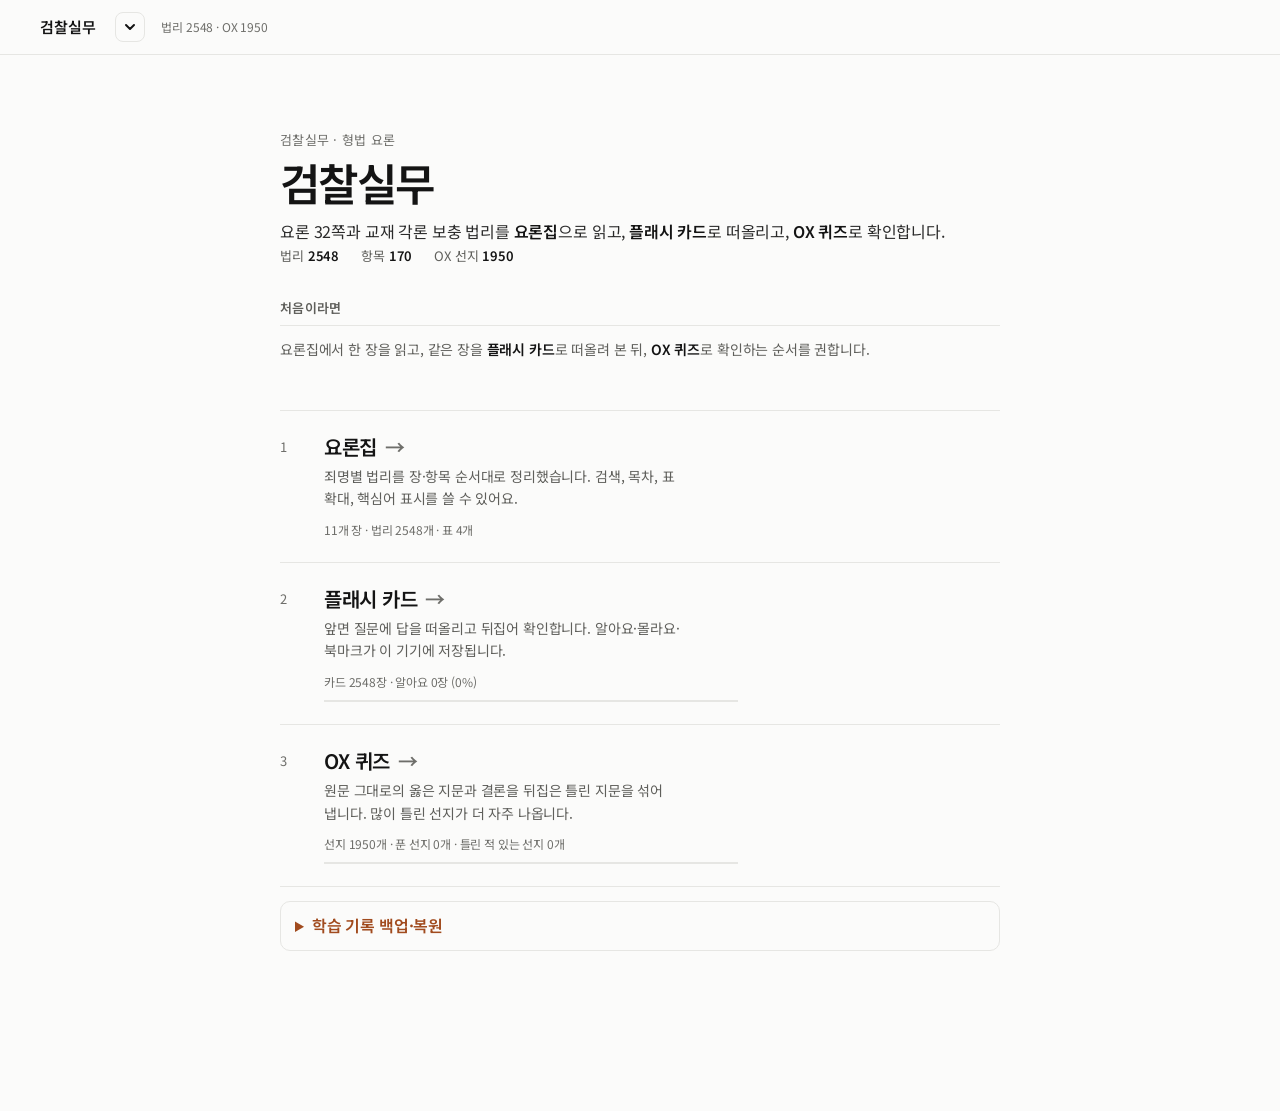
==== prosecution/index.html @ 1a972126 "제목 '형사실무 판례'를 '형사재판실무'로 변경 - 머리글 제목, 전환 메뉴, 브라우저 탭 제목, OX 화면 작은 제목 - 처음 화면 큰 제목 '판례 암기장' → '형사재판실무' " ====
<!DOCTYPE html>
<html lang="ko">
<head>
<meta charset="utf-8">
<meta name="viewport" content="width=device-width, initial-scale=1">
<title>검찰실무</title>
<meta name="theme-color" content="#FBFBFA">
<link rel="preconnect" href="https://fonts.googleapis.com">
<link rel="preconnect" href="https://fonts.gstatic.com" crossorigin>
<link href="https://fonts.googleapis.com/css2?family=Noto+Sans+KR:wght@400;500;600&display=swap" rel="stylesheet">
<style>
/* Layout: sticky left TOC (chapters → 소제목) + reading column of case entries; TOC collapses to a drawer on phones. */
:root{
  --bg:#f6f7f9; --paper:#ffffff; --ink:#1b2230; --muted:#5f6878; --line:#dde1e8;
  --accent:#23477a; --accent-soft:#e7edf6; --mark:#fff1b8; --note:#fbf6e9; --note-line:#d9c48a;
  --display:"Gowun Batang","Nanum Myeongjo",serif;
  --body:"Noto Sans KR","Apple SD Gothic Neo","Malgun Gothic",sans-serif;
  color-scheme:light;
}
@media (prefers-color-scheme:dark){:root:not([data-theme="light"]){
  --bg:#12161d; --paper:#1a1f28; --ink:#e4e8ef; --muted:#9aa3b2; --line:#2c3340;
  --accent:#8fb1e3; --accent-soft:#223149; --mark:#5a4a12; --note:#262217; --note-line:#6b5a2c; color-scheme:dark;}}
:root[data-theme="dark"]{
  --bg:#12161d; --paper:#1a1f28; --ink:#e4e8ef; --muted:#9aa3b2; --line:#2c3340;
  --accent:#8fb1e3; --accent-soft:#223149; --mark:#5a4a12; --note:#262217; --note-line:#6b5a2c; color-scheme:dark;}
*{box-sizing:border-box}
html,body{margin:0}
body{background:var(--bg);color:var(--ink);font-family:var(--body);font-size:15.5px;line-height:1.75;word-break:keep-all;overflow-wrap:anywhere}
a{color:var(--accent)}
:focus-visible{outline:2px solid var(--accent);outline-offset:2px}
header.top{position:sticky;top:0;z-index:20;background:var(--paper);border-bottom:1px solid var(--line)}
.topin{max-width:1240px;margin:0 auto;padding:10px 16px;display:flex;gap:12px;align-items:center;flex-wrap:wrap}
.brand{font-family:var(--display);font-weight:700;font-size:20px;margin:0;white-space:nowrap}
.stats{color:var(--muted);font-size:13px;font-variant-numeric:tabular-nums}
.search{flex:1 1 260px;display:flex;gap:6px;align-items:center}
.search input{flex:1;min-width:0;font:inherit;font-size:15px;padding:7px 12px;border:1px solid var(--line);border-radius:8px;background:var(--bg);color:var(--ink)}
.search .hits{font-size:13px;color:var(--muted);white-space:nowrap;font-variant-numeric:tabular-nums}
button{font:inherit;cursor:pointer}
.tocbtn{display:none;border:1px solid var(--line);background:var(--bg);color:var(--ink);border-radius:8px;padding:6px 12px;font-size:14px}
.wrap{max-width:1240px;margin:0 auto;display:grid;grid-template-columns:300px minmax(0,1fr);gap:28px;padding:0 16px}
nav.toc{position:sticky;top:62px;align-self:start;max-height:calc(100vh - 70px);overflow:auto;padding:18px 4px 40px 0;font-size:14px}
.toc details{margin-bottom:6px}
.toc summary{font-weight:700;cursor:pointer;padding:4px 6px;border-radius:6px;list-style-position:outside}
.toc summary:hover{background:var(--accent-soft)}
.toc ol{list-style:none;margin:2px 0 8px;padding:0 0 0 14px;border-left:1px solid var(--line)}
.toc li a{display:flex;justify-content:space-between;gap:8px;padding:2px 8px;text-decoration:none;color:var(--ink);border-radius:5px;line-height:1.5}
.toc li a:hover{background:var(--accent-soft)}
.toc li a .c{color:var(--muted);font-size:12px;font-variant-numeric:tabular-nums}
.toc li.dim a{opacity:.35}
main{padding:18px 0 80px;min-width:0}
.chapter{margin:10px 0 36px}
.chapter>h2{font-family:var(--display);font-size:26px;line-height:1.3;margin:24px 0 6px;text-wrap:balance;scroll-margin-top:70px}
.chapter>.sub{color:var(--muted);font-size:13px;margin:0 0 14px}
section.sec{background:var(--paper);border:1px solid var(--line);border-radius:10px;padding:16px 20px 8px;margin:0 0 16px;scroll-margin-top:70px}
section.sec>h3{font-family:var(--display);font-size:19px;margin:0 0 10px;display:flex;gap:10px;align-items:baseline;flex-wrap:wrap;text-wrap:balance}
.pg{font-family:var(--body);font-size:12px;font-weight:500;color:var(--accent);background:var(--accent-soft);padding:1px 8px;border-radius:99px;white-space:nowrap}
.case{padding:12px 0 14px;border-top:1px solid var(--line);scroll-margin-top:70px}
section.sec>h3+.case{border-top:none;padding-top:2px}
.case:target{background:var(--accent-soft);margin:0 -20px;padding-left:20px;padding-right:20px}
.chead{display:flex;gap:8px;align-items:center;flex-wrap:wrap;margin-bottom:4px}
.cno{font-weight:700;font-variant-numeric:tabular-nums;color:var(--ink);text-decoration:none;font-size:15px}
.cno::before{content:"대법원 ";font-weight:400;color:var(--muted);font-size:12px}
.also{font-size:12px;color:var(--muted)}
.also a{margin-left:4px}
.ctext{max-width:72ch}
.ctext ol{margin:0;padding:0;list-style:none}
.ctext li{display:grid;grid-template-columns:1.6em 1fr;gap:2px;margin:3px 0}
.ctext li .n{color:var(--accent);font-weight:700}
.note{max-width:72ch;margin:8px 0 0;background:var(--note);border-left:3px solid var(--note-line);padding:6px 12px;font-size:14px;border-radius:0 6px 6px 0}
.note b{font-size:12px;color:var(--muted);margin-right:6px}
.refs{font-size:14px;color:var(--muted);border-top:1px dashed var(--line);padding:10px 0 12px}
.refs a,.refs span.r{margin-right:8px;font-variant-numeric:tabular-nums}
mark{background:var(--mark);color:inherit;border-radius:2px}
.empty{padding:40px 0;color:var(--muted);text-align:center;display:none}
.hide{display:none!important}
body:not(.searching) .chapter.off{display:none}
.lbox{font-size:12px;font-weight:500;text-decoration:none;border:1px solid var(--line);border-radius:6px;padding:0 8px;line-height:1.7;color:var(--accent);background:var(--paper)}
.lbox:hover{background:var(--accent-soft)}
.pager{display:flex;justify-content:space-between;gap:12px;flex-wrap:wrap;margin:24px 0 0}
.pager a{flex:1 1 220px;display:block;text-decoration:none;border:1px solid var(--line);background:var(--paper);border-radius:10px;padding:10px 14px;color:var(--ink)}
.pager a:hover{border-color:var(--accent)}
.pager a small{display:block;color:var(--muted);font-size:12px}
.pager a.next{text-align:right}
body.searching .pager{display:none}
.toc summary.cur{background:var(--accent-soft);color:var(--accent)}
.crumb{color:var(--muted);font-size:13px;margin:6px 0 0}
.crumb a{color:var(--muted)}
/* home */
#wiki.off,body.searching #wiki{display:none}
/* landing + placeholder pages (outside the wiki: no TOC, no search) */
.page.off{display:none}
body.outside .wrap{grid-template-columns:minmax(0,1fr)}
body.outside nav.toc,body.outside .search,body.outside .tocbtn{display:none!important}
.land{max-width:920px;margin:0 auto;padding:28px 0 60px}
.land h2{font-family:var(--display);font-size:34px;margin:0 0 6px;text-wrap:balance}
.land>p{color:var(--muted);margin:0 0 26px}
.menu{display:grid;grid-template-columns:repeat(auto-fit,minmax(240px,1fr));gap:14px}
.mcard{position:relative;display:flex;flex-direction:column;gap:8px;min-height:190px;padding:20px 20px 18px;border:1px solid var(--line);border-radius:14px;background:var(--paper);color:var(--ink);text-decoration:none}
.mcard:hover{border-color:var(--accent);box-shadow:0 4px 14px rgba(35,71,122,.10)}
.mcard .num{font-family:var(--display);font-size:15px;color:var(--accent)}
.mcard .t{font-family:var(--display);font-weight:700;font-size:24px;line-height:1.25}
.mcard .d{font-size:14px;color:var(--muted);line-height:1.6}
.mcard .meta{margin-top:auto;font-size:13px;color:var(--accent);font-variant-numeric:tabular-nums}
.soon{align-self:flex-start;font-size:12px;font-weight:500;border-radius:99px;padding:1px 10px;background:var(--note);color:#8a6d1a;border:1px solid var(--note-line)}
.mcard.wait .t{color:var(--muted)}
.blank{max-width:920px;margin:0 auto;padding:20px 0 60px}
.blank h2{font-family:var(--display);font-size:30px;margin:6px 0 10px}
.emptybox{border:1.5px dashed var(--line);border-radius:14px;padding:46px 20px;text-align:center;color:var(--muted);background:var(--paper)}
.emptybox a{display:inline-block;margin-top:12px}
.hero{padding:22px 0 8px}
.hero h2{font-family:var(--display);font-size:30px;margin:0 0 4px;text-wrap:balance}
.hero p{margin:0;color:var(--muted)}
.grid{display:grid;grid-template-columns:repeat(auto-fill,minmax(260px,1fr));gap:12px;margin:18px 0 28px}
.card{display:flex;flex-direction:column;gap:6px;text-decoration:none;color:var(--ink);background:var(--paper);border:1px solid var(--line);border-radius:10px;padding:14px 16px}
.card:hover{border-color:var(--accent)}
.card .t{font-family:var(--display);font-weight:700;font-size:18px;line-height:1.35}
.card .m{font-size:13px;color:var(--accent);font-variant-numeric:tabular-nums}
.card .s{font-size:13px;color:var(--muted);line-height:1.55}
h3.hh{font-family:var(--display);font-size:20px;margin:8px 0 10px}
.mylist{background:var(--paper);border:1px solid var(--line);border-radius:10px;padding:4px 16px}
.mylist a{display:block;padding:10px 0;border-top:1px solid var(--line);text-decoration:none;color:var(--ink)}
.mylist a:first-child{border-top:none}
.mylist b{font-variant-numeric:tabular-nums;margin-right:8px}
.mylist span{color:var(--muted);font-size:14px}
.muted{color:var(--muted);font-size:14px;padding:10px 0}
.toc .homelink{display:block;font-weight:700;padding:4px 6px;margin-bottom:6px;border-radius:6px;text-decoration:none;color:var(--ink)}
.toc .homelink.cur,.toc .homelink:hover{background:var(--accent-soft);color:var(--accent)}
a.brand{color:var(--ink);text-decoration:none}
/* memos */
.mbtn{display:none;font-size:12px;border:1px solid var(--line);border-radius:6px;padding:0 8px;line-height:1.7;background:var(--paper);color:var(--muted)}
body.memo-on .mbtn{display:inline-block}
.mbtn.has{color:#8a6d1a;border-color:var(--note-line);background:var(--note)}
.mymemo{max-width:72ch;margin:8px 0 0;background:var(--accent-soft);border-left:3px solid var(--accent);padding:6px 12px;font-size:14px;border-radius:0 6px 6px 0;white-space:pre-wrap;cursor:pointer}
.mymemo b{font-size:12px;color:var(--accent);margin-right:6px}
.medit{max-width:72ch;margin:8px 0 0;display:flex;flex-direction:column;gap:6px}
.medit textarea{font:inherit;font-size:14px;min-height:90px;padding:8px 10px;border:1px solid var(--accent);border-radius:8px;background:var(--paper);color:var(--ink);resize:vertical}
.mrow{display:flex;gap:6px;align-items:center;flex-wrap:wrap}
.mrow button{font-size:13px;border-radius:6px;padding:3px 12px;border:1px solid var(--line);background:var(--paper);color:var(--ink)}
.mrow .save{background:var(--accent);border-color:var(--accent);color:var(--paper)}
.mrow .del{margin-left:auto;color:#b23a3a}
.mrow .st{font-size:12px;color:var(--muted)}
.memostate{font-size:12px;color:var(--muted)}
/* stars */
#stars.off,body.searching #stars{display:none}
.stars{color:#c8901a;letter-spacing:1px}
.stars.big{font-size:20px}
.sbtns{display:none;gap:0}
body.memo-on .sbtns{display:inline-flex}
.star{border:none;background:none;padding:0 1px;font-size:17px;line-height:1;color:var(--line);cursor:pointer}
.star.lit{color:#d99a1e}
.sbtns:hover .star{color:#e8c26a}
.sbtns .star:hover~.star{color:var(--line)}
.sstat{font-size:12px;color:#b23a3a}
.chips{display:flex;gap:6px;flex-wrap:wrap;margin:14px 0 16px}
.chips button{border:1px solid var(--line);background:var(--paper);color:var(--ink);border-radius:99px;padding:3px 12px;font-size:14px}
.chips button.on{background:var(--accent);border-color:var(--accent);color:var(--paper)}
.chips i{font-style:normal;font-size:12px;opacity:.75;margin-left:2px;font-variant-numeric:tabular-nums}
.srow{display:grid;gap:6px;padding:18px 0;border-top:1px solid var(--line);color:var(--ink)}
.srow .shead{display:grid;gap:2px;text-decoration:none;color:inherit;justify-self:start}
.srow .sfull{font-size:15px;line-height:1.8;color:var(--ink-2,var(--ink))}
.srow .sfull ol{margin:0;padding:0;list-style:none}.srow .sfull li{display:grid;grid-template-columns:1.6em 1fr;gap:2px;margin:3px 0}
.srow .note{margin:4px 0 0}
.sgroup h3+.srow{border-top:none}
.srow b{font-variant-numeric:tabular-nums}
.srow .where{font-size:12px;color:var(--accent)}
.srow .snip{font-size:14px;color:var(--muted);line-height:1.6}
.srow .smemo{font-size:13px;color:var(--ink);background:var(--accent-soft);border-radius:4px;padding:6px 10px;margin:0;white-space:pre-wrap}
.srow .smemo b{margin-right:6px}
.srow .shead:hover b{color:var(--accent)}
.starcard{border-color:var(--note-line)}
/* highlighter */
mark.uhl{color:inherit;border-radius:2px;padding:0 1px;cursor:pointer;-webkit-box-decoration-break:clone;box-decoration-break:clone}
.uhl-y{background:#fde68a}.uhl-g{background:#bbf7d0}.uhl-p{background:#fbcfe8}.uhl-b{background:#bfdbfe}.uhl-o{background:#fed7aa}.uhl-v{background:#ddd6fe}
@media (prefers-color-scheme:dark){:root:not([data-theme="light"]) .uhl-y{background:#7a5f0c}:root:not([data-theme="light"]) .uhl-g{background:#1f5f3a}:root:not([data-theme="light"]) .uhl-p{background:#7a2c58}:root:not([data-theme="light"]) .uhl-b{background:#244a7c}:root:not([data-theme="light"]) .uhl-o{background:#7a4518}:root:not([data-theme="light"]) .uhl-v{background:#4b3a7a}}
:root[data-theme="dark"] .uhl-y{background:#7a5f0c}:root[data-theme="dark"] .uhl-g{background:#1f5f3a}:root[data-theme="dark"] .uhl-p{background:#7a2c58}:root[data-theme="dark"] .uhl-b{background:#244a7c}:root[data-theme="dark"] .uhl-o{background:#7a4518}:root[data-theme="dark"] .uhl-v{background:#4b3a7a}
#hlbar{position:absolute;z-index:40;display:flex;gap:6px;align-items:center;background:var(--paper);border:1px solid var(--line);border-radius:10px;padding:6px 8px;box-shadow:0 6px 18px rgba(0,0,0,.18)}
#hlbar.hide{display:none}
#hlbar .sw{width:26px;height:26px;border-radius:50%;border:2px solid var(--paper);outline:1px solid var(--line);padding:0}
#hlbar .sw:hover{outline:2px solid var(--accent)}
#hlbar .sw{font:600 11px var(--body);color:var(--ink);line-height:1}
#hlbar .er{font-size:13px;border:1px solid var(--line);background:var(--bg);color:var(--ink);border-radius:6px;padding:2px 10px}
#hlbar .hlst{font-size:12px;color:#b23a3a;max-width:180px}
@media (pointer:coarse){#hlbar{gap:8px;padding:8px 10px}#hlbar .sw{width:36px;height:36px}#hlbar .er{min-height:36px}}
.hltip{display:none;font-size:12px;color:var(--muted)}
body.memo-on .hltip{display:inline}
@media (max-width:860px){
  .wrap{grid-template-columns:1fr;gap:0}
  .tocbtn{display:inline-block}
  nav.toc{display:none;position:fixed;inset:0;top:0;max-height:none;z-index:30;background:var(--paper);padding:16px;overflow:auto}
  body.tocopen nav.toc{display:block}
  .tocclose{display:block!important}
  section.sec{padding:14px 14px 6px}
  .case:target{margin:0 -14px;padding-left:14px;padding-right:14px}
}
.tocclose{display:none;margin:0 0 10px auto;border:1px solid var(--line);background:var(--bg);color:var(--ink);border-radius:8px;padding:6px 12px}
@media (prefers-reduced-motion:no-preference){html{scroll-behavior:smooth}}
/* ===== Flash card · OX (ported from 형사증거법 Flash card / 특별형법 OX) ===== */
:root{--ok:#2f7d4f;--no:#b2392f;--o:#1F5FBF;--o-soft:#E3ECFA;--x:#C23A2E;--x-soft:#FBE6E3;--hlb:#FFF0B8;--hlb-ink:#5A4300;--gold:#b7791f}
@media (prefers-color-scheme:dark){:root:not([data-theme="light"]){--ok:#6cc68f;--no:#ef8379;--o:#7EA9F2;--o-soft:#1D2A40;--x:#F0857A;--x-soft:#3A2220;--hlb:#4A3D10;--hlb-ink:#FFE9A3;--gold:#e5a85a}}
:root[data-theme="dark"]{--ok:#6cc68f;--no:#ef8379;--o:#7EA9F2;--o-soft:#1D2A40;--x:#F0857A;--x-soft:#3A2220;--hlb:#4A3D10;--hlb-ink:#FFE9A3;--gold:#e5a85a}
#cards [hidden],#ox [hidden]{display:none!important}
.fc-wrap,.ox-wrap{max-width:720px;margin:0 auto;padding:12px 0 60px;display:flex;flex-direction:column;gap:14px}
.ox-wrap{max-width:640px}
.fc-view,.ox-view{display:flex;flex-direction:column;gap:14px}
.fc-head{display:flex;align-items:baseline;justify-content:space-between;gap:12px;flex-wrap:wrap}
.fc-head h2,.ox-view h2.ttl{font-family:var(--display);font-size:26px;margin:0;text-wrap:balance}
.fc-sub{color:var(--muted);font-size:13px}
.fc-lead{margin:0;color:var(--muted)}
.fc-row{display:flex;gap:6px;flex-wrap:wrap;align-items:center}
.fc-chip{border:1px solid var(--line);background:var(--paper);color:var(--ink);font:inherit;font-size:13px;padding:5px 11px;border-radius:999px;cursor:pointer}
.fc-chip[aria-pressed="true"]{background:var(--ink);color:var(--paper);border-color:var(--ink)}
.fc-tiles{display:grid;grid-template-columns:repeat(auto-fill,minmax(210px,1fr));gap:10px}
.fc-tile{display:grid;grid-template-columns:auto 1fr;gap:4px 14px;align-items:center;text-align:left;font:inherit;color:var(--ink);background:var(--paper);border:1px solid var(--line);border-radius:12px;padding:12px 14px;cursor:pointer}
.fc-tile .num{grid-row:span 2;font-family:var(--display);font-weight:700;font-size:1.35rem;line-height:1;color:var(--muted);min-width:2.2em;text-align:center}
.fc-tile .nm{font-weight:600;font-size:.95rem;line-height:1.35}
.fc-tile .ct{font-size:.78rem;color:var(--muted);font-variant-numeric:tabular-nums}
.fc-tile .mini{grid-column:1/-1;height:3px;background:var(--line);border-radius:2px;overflow:hidden;margin-top:6px}
.fc-tile .mini i{display:block;height:100%;background:var(--ok)}
.fc-tile[aria-pressed="true"]{border-color:var(--ink);box-shadow:inset 0 0 0 1px var(--ink)}
.fc-tile[aria-pressed="true"] .num{color:var(--ink)}
.fc-bmtile{font:inherit;display:flex;justify-content:space-between;align-items:center;gap:10px;width:100%;text-align:left;background:var(--paper);color:var(--ink);border:1px dashed var(--line);border-radius:12px;padding:12px 14px;cursor:pointer}
.fc-bmtile b{color:var(--gold);font-weight:600}
.fc-bmtile span{font-size:.8rem;color:var(--muted)}
.fc-bmtile:disabled{cursor:default;opacity:.6}
.fc-homebar{display:flex;justify-content:space-between;align-items:center;gap:10px;flex-wrap:wrap;position:sticky;bottom:0;padding:10px 0 calc(10px + env(safe-area-inset-bottom,0px));background:var(--bg);border-top:1px solid var(--line)}
.fc-btn{font:inherit;font-size:.9rem;border:1px solid var(--line);background:var(--paper);color:var(--ink);padding:11px 14px;border-radius:10px;cursor:pointer;font-weight:500}
.fc-btn.primary{background:var(--ink);color:var(--paper);border-color:var(--ink);padding:11px 22px}
.fc-btn.primary:disabled{opacity:.4;cursor:default}
.fc-btn.no{color:var(--no);border-color:color-mix(in srgb,var(--no) 45%,var(--line))}
.fc-btn.ok{color:var(--ok);border-color:color-mix(in srgb,var(--ok) 45%,var(--line))}
.fc-btn:active{transform:translateY(1px)}
.fc-back{font:inherit;font-size:.9rem;font-weight:500;background:none;border:none;color:var(--ink);padding:4px 0;cursor:pointer}
.fc-tools{display:flex;justify-content:space-between;align-items:center;gap:8px;flex-wrap:wrap}
.fc-prog{font-variant-numeric:tabular-nums;color:var(--muted);font-size:.85rem}
.fc-bar{height:3px;background:var(--line);border-radius:2px;overflow:hidden}
.fc-bar i{display:block;height:100%;background:var(--ink);width:0;transition:width .25s}
.fc-fsz{display:inline-flex;align-items:center;gap:4px;border:1px solid var(--line);background:var(--paper);border-radius:999px;padding:2px}
.fc-fsz button{font:inherit;font-size:.8rem;font-weight:600;border:none;background:none;color:var(--ink);padding:3px 9px;border-radius:999px;cursor:pointer}
.fc-fsz button:disabled{opacity:.35;cursor:default}
.fc-fsz span{font-size:.8rem;font-variant-numeric:tabular-nums;min-width:2.6em;text-align:center;color:var(--muted)}
.fc-stage{perspective:1400px;overflow-x:clip;padding:4px 0 10px;margin:-4px 0 -10px}
.fc-slide,.fc-empty{max-width:520px;margin-inline:auto;width:100%}
.fc-card{position:relative;height:clamp(360px,60vh,580px);cursor:pointer;transform-style:preserve-3d;transition:transform .28s cubic-bezier(.3,.7,.3,1)}
.fc-card.flip{transform:rotateY(180deg)}
.fc-face{position:absolute;inset:0;backface-visibility:hidden;-webkit-backface-visibility:hidden;background:var(--paper);border:1px solid var(--line);border-radius:14px;box-shadow:0 1px 2px rgba(20,30,50,.06),0 8px 24px rgba(20,30,50,.08);display:flex;flex-direction:column;overflow:hidden}
.fc-face.back{transform:rotateY(180deg)}
.fc-meta{display:flex;justify-content:space-between;align-items:center;padding:10px 14px;border-bottom:1px solid var(--line);font-size:.76rem;color:var(--muted);gap:8px}
.fc-meta .ch{font-weight:600;color:var(--accent);overflow:hidden;text-overflow:ellipsis;white-space:nowrap}
.fc-mr{display:flex;align-items:center;gap:8px;flex:none}
.fc-state{font-size:.75rem;font-weight:600}
.fc-state.k{color:var(--ok)}.fc-state.u{color:var(--no)}
.fc-bm{font:inherit;font-size:1.05rem;line-height:1;background:none;border:none;color:var(--muted);cursor:pointer;padding:2px 4px;border-radius:6px}
.fc-bm[aria-pressed="true"]{color:var(--gold)}
.fc-body{flex:1;overflow:auto;padding:22px 22px 24px;min-height:0;display:flex;flex-direction:column}
.fc-q{margin:auto 0;display:flex;flex-direction:column;gap:12px;text-align:center}
.fc-q .sec{font-family:var(--display);font-weight:700;font-size:calc(1.35rem * var(--fs,1));line-height:1.45;text-wrap:balance}
.fc-q .no{font-size:calc(.95rem * var(--fs,1));color:var(--accent);font-variant-numeric:tabular-nums;font-weight:600}
.fc-q .ask{font-size:.82rem;color:var(--muted)}
.fc-a{font-family:var(--display);font-size:calc(1.02rem * var(--fs,1));line-height:1.85;margin:auto 0;text-align:justify;text-justify:inter-character;word-break:keep-all;overflow-wrap:anywhere}
.fc-a b{background:var(--hlb);color:var(--hlb-ink);padding:0 2px;border-radius:3px;font-weight:600}
.fc-a mark.kw{background:none;color:var(--accent);font-weight:800;padding:0}
.fc-q .tag{font-size:.8rem;color:var(--muted);letter-spacing:.02em}
.fc-q .sec .suf{color:var(--muted);font-weight:500}
.fc-q .no{font-size:calc(.8rem * var(--fs,1));opacity:.75}
.fc-links{display:flex;gap:8px;justify-content:center;flex-wrap:wrap;padding:8px;border-top:1px dashed var(--line);font-size:.78rem}
.fc-links a{color:var(--accent);text-decoration:none;border:1px solid var(--line);border-radius:6px;padding:1px 8px}
.fc-hint{font-size:.75rem;color:var(--muted);text-align:center;padding:8px;border-top:1px dashed var(--line)}
.fc-ctrl{display:grid;grid-template-columns:auto 1fr 1fr auto;gap:8px;width:100%;max-width:520px;margin-inline:auto}
.fc-empty{text-align:center;color:var(--muted);padding:60px 10px}
.fc-foot{font-size:.75rem;color:var(--muted);text-align:center}
@media (hover:none){.fc-foot{display:none}}
.fc-slide.out-next{animation:fcOutL .11s ease-in forwards}
.fc-slide.out-prev{animation:fcOutR .11s ease-in forwards}
.fc-slide.in-next{animation:fcInR .17s cubic-bezier(.2,.8,.3,1)}
.fc-slide.in-prev{animation:fcInL .17s cubic-bezier(.2,.8,.3,1)}
@keyframes fcOutL{to{transform:translateX(-70%) rotate(-5deg);opacity:0}}
@keyframes fcOutR{to{transform:translateX(70%) rotate(5deg);opacity:0}}
@keyframes fcInR{from{transform:translateX(45%) rotate(3deg);opacity:0}}
@keyframes fcInL{from{transform:translateX(-45%) rotate(-3deg);opacity:0}}
@media (prefers-reduced-motion:reduce){.fc-card{transition:none}.fc-slide{animation:none!important}}

/* OX */
.ox-eyebrow{font-size:12px;letter-spacing:.08em;color:var(--accent);font-weight:600}
.ox-sub{color:var(--muted);font-size:14px;margin:0}
.ox-sub.small{font-size:12px;line-height:1.55;opacity:.85}
.ox-panel{background:var(--paper);border:1px solid var(--line);border-radius:14px;padding:16px;display:flex;flex-direction:column;gap:12px}
.ox-panel h3{font-family:var(--display);font-size:18px;margin:0}
.ox-modes{display:grid;grid-template-columns:repeat(4,1fr);gap:8px}
.ox-mode{border:1.5px solid var(--line);background:var(--paper);color:var(--ink);border-radius:12px;padding:12px 4px;font:inherit;font-weight:600;font-size:20px;cursor:pointer;display:flex;flex-direction:column;align-items:center;line-height:1.1}
.ox-mode small{font-weight:400;color:var(--muted);font-size:11px;margin-top:3px}
.ox-mode[aria-pressed="true"]{border-color:var(--accent);background:var(--accent-soft);color:var(--accent)}
.ox-row{display:flex;align-items:center;gap:8px;flex-wrap:wrap}
.ox-row.between{justify-content:space-between}
.ox-link{background:none;border:0;color:var(--accent);font:inherit;font-size:14px;font-weight:600;cursor:pointer;padding:4px 2px}
.ox-chap{border-top:1px solid var(--line);padding-top:10px;display:flex;flex-direction:column;gap:6px}
.ox-chap:first-child{border-top:0;padding-top:0}
.ox-chaphead{display:flex;align-items:center;justify-content:space-between;gap:8px}
.ox-chaphead label{font-family:var(--display);font-weight:700;font-size:16px;display:flex;align-items:center;gap:10px;cursor:pointer}
.ox-secs{display:flex;flex-wrap:wrap;gap:6px}
.ox-chip{position:relative;display:inline-flex;align-items:center;gap:6px;border:1px solid var(--line);border-radius:999px;padding:5px 11px;font-size:13px;cursor:pointer;background:var(--paper);color:var(--ink);user-select:none}
.ox-chip input{position:absolute;opacity:0;pointer-events:none}
.ox-chip .n{color:var(--muted);font-size:12px;font-variant-numeric:tabular-nums}
.ox-chip:has(input:checked){background:var(--accent-soft);border-color:var(--accent);color:var(--accent)}
.ox-chip:has(input:focus-visible){outline:2px solid var(--accent);outline-offset:2px}
input[type=checkbox].ox-big{width:20px;height:20px;accent-color:var(--accent)}
.ox-btn{border:0;border-radius:12px;padding:15px 18px;font:inherit;font-weight:700;font-size:17px;cursor:pointer;background:var(--accent);color:var(--paper)}
.ox-btn:disabled{opacity:.45;cursor:not-allowed}
.ox-btn.ghost{background:transparent;color:var(--accent);border:1.5px solid var(--accent)}
.ox-summary{font-size:14px;color:var(--muted);font-variant-numeric:tabular-nums}
.ox-fold{display:flex;align-items:center;gap:8px;background:none;border:0;padding:4px 0;color:var(--ink);font:inherit;cursor:pointer}
.ox-fold svg{width:18px;height:18px;color:var(--accent);transition:transform .2s}
.ox-fold[aria-expanded="false"] svg{transform:rotate(-90deg)}
.ox-wruns{display:grid;grid-template-columns:repeat(3,1fr);gap:8px}
.ox-wrun{border:1.5px solid var(--x);background:var(--paper);color:var(--x);border-radius:12px;padding:12px 4px;font:inherit;font-weight:700;font-size:15px;cursor:pointer;display:flex;flex-direction:column;align-items:center;line-height:1.2}
.ox-wrun small{font-weight:400;color:var(--muted);font-size:11px;margin-top:3px;font-variant-numeric:tabular-nums}
.ox-wrun:disabled{opacity:.4;cursor:not-allowed;border-color:var(--line);color:var(--muted)}
.ox-top{display:flex;align-items:center;justify-content:space-between;gap:12px;font-size:14px;color:var(--muted);font-variant-numeric:tabular-nums}
.ox-bar{height:6px;background:var(--line);border-radius:3px;overflow:hidden}
.ox-bar i{display:block;height:100%;background:var(--accent);width:0;transition:width .25s}
.ox-card{background:var(--paper);border:1px solid var(--line);border-radius:14px;padding:20px 18px;display:flex;flex-direction:column;gap:14px;min-height:200px}
.ox-tag{font-size:12px;color:var(--accent);font-weight:600;letter-spacing:.02em}
.ox-stmt{font-family:var(--display);font-size:18px;line-height:1.75;margin:0;word-break:keep-all;overflow-wrap:anywhere}
.ox-oxrow{display:grid;grid-template-columns:1fr 1fr;gap:12px}
.ox-ox{border:2px solid var(--line);background:var(--paper);border-radius:16px;font-family:var(--display);font-size:44px;font-weight:700;line-height:1;padding:18px 0;cursor:pointer}
.ox-ox.o{color:var(--o)}.ox-ox.x{color:var(--x)}
.ox-ox.o:active{background:var(--o-soft)}.ox-ox.x:active{background:var(--x-soft)}
.ox-ox.right{border-color:currentColor}.ox-ox.o.right{background:var(--o-soft)}.ox-ox.x.right{background:var(--x-soft)}
.ox-ox.dim{opacity:.35}
.ox-verdict{border-radius:14px;padding:16px;display:flex;flex-direction:column;gap:8px;border:1px solid var(--line);background:var(--paper)}
.ox-verdict.good{border-color:var(--o)}.ox-verdict.bad{border-color:var(--x)}
.ox-vtop{display:flex;justify-content:space-between;align-items:baseline;gap:10px}
.ox-head{font-weight:700;font-size:16px}
.ox-verdict.good .ox-head{color:var(--o)}.ox-verdict.bad .ox-head{color:var(--x)}
.ox-rate{font-size:13px;font-weight:600;color:var(--muted);white-space:nowrap;font-variant-numeric:tabular-nums;text-align:right}
.ox-rate.hi{color:var(--x)}
.ox-exp{font-size:15px;line-height:1.7;word-break:keep-all;overflow-wrap:anywhere}
.ox-exp b{background:var(--hlb);color:var(--hlb-ink);padding:0 2px;border-radius:3px}
.ox-meta{font-size:12px;color:var(--muted)}
.ox-cases{display:flex;flex-wrap:wrap;gap:6px}
.ox-case{display:inline-flex;align-items:center;gap:4px;font-size:13px;font-weight:600;color:var(--accent);background:var(--accent-soft);border-radius:999px;padding:4px 11px;text-decoration:none}
.ox-dock{position:fixed;left:0;right:0;bottom:0;background:var(--bg);border-top:1px solid var(--line);padding:12px 16px calc(12px + env(safe-area-inset-bottom,0px));z-index:15}
.ox-dockin{max-width:640px;margin:0 auto}
.ox-dock .ox-btn{width:100%;padding:22px 18px;font-size:19px}
#ox-quiz{padding-bottom:140px}
.ox-hint{font-size:12px;color:var(--muted);text-align:center}
@media (hover:none){.ox-hint{display:none}}
kbd{font-family:var(--body);font-size:11px;border:1px solid var(--line);border-radius:4px;padding:0 4px;color:var(--muted)}
.ox-score{display:flex;align-items:baseline;gap:10px}
.ox-score strong{font-family:var(--display);font-size:52px;line-height:1;font-variant-numeric:tabular-nums}
.ox-tbl{width:100%;border-collapse:collapse;font-size:14px;font-variant-numeric:tabular-nums}
.ox-tbl td{padding:7px 0;border-bottom:1px solid var(--line);vertical-align:top}
.ox-tbl td:last-child{text-align:right;white-space:nowrap;padding-left:10px}
.ox-miss{display:flex;flex-direction:column;gap:12px}
.ox-miss article{border-left:3px solid var(--x);padding:2px 0 2px 12px;display:flex;flex-direction:column;gap:4px}
.ox-miss .q{font-size:14px;color:var(--muted)}
.ox-wbadge{white-space:nowrap;font-size:12px;font-weight:700;color:var(--x);font-variant-numeric:tabular-nums}
.ox-actions{display:flex;gap:10px}
.ox-actions .ox-btn{flex:1}
.ox-tabs{display:inline-flex;gap:2px;padding:3px;background:var(--line);border-radius:12px;align-self:flex-start}
.ox-tab{border:0;background:transparent;color:var(--muted);font:inherit;font-size:14px;font-weight:600;padding:7px 12px;border-radius:9px;cursor:pointer;white-space:nowrap}
.ox-tab[aria-selected="true"]{background:var(--paper);color:var(--ink);box-shadow:0 1px 2px rgba(0,0,0,.12)}
@media (prefers-reduced-motion:reduce){.ox-bar i,.fc-bar i{transition:none}.ox-fold svg{transition:none}}
@media (max-width:420px){.ox-mode{font-size:17px}.fc-q .sec{font-size:calc(1.2rem * var(--fs,1))}}

.ox-orig{font-size:13px;color:var(--muted);border-top:1px dashed var(--line);padding-top:6px}
.ox-orig summary{cursor:pointer;color:var(--accent);font-weight:600;font-size:12.5px}
.ox-orig div{margin-top:6px;line-height:1.7;word-break:keep-all;overflow-wrap:anywhere}
.ox-orig b{background:none;color:inherit;font-weight:600}
.ox-exp .ox-orig{margin-top:10px}
/* minimal — 서체 하나·굵기 둘, 무채색 + 강조색 하나, 왼쪽 정렬, 선은 구분에만, 장식 없음 */
html:root:not(#_){
  --bg:#FBFBFA; --paper:#FBFBFA; --paper-2:#F2F2F0;
  --ink:#141414; --ink-2:#2B2B2B; --muted:#5F5F5B; --faint:#6E6E6A; --line:#E6E6E3;
  --accent:#A14B1E; --accent-soft:rgba(161,75,30,.08); --focus:#141414;
  --mark:#F6E7B4; --note:#F4F4F2; --note-line:#D8D8D4; --hlb:transparent; --hlb-ink:var(--accent);
  --ok:#141414; --no:#A14B1E; --o:#141414; --o-soft:#F2F2F0; --x:#A14B1E; --x-soft:rgba(161,75,30,.08); --gold:#141414;
  --display:"Pretendard Variable","Pretendard","Noto Sans KR",-apple-system,"Apple SD Gothic Neo",system-ui,sans-serif;
  --body:var(--display);
  color-scheme:light;
}
@media (prefers-color-scheme:dark){html:root:not([data-theme="light"]):not(#_){
  --bg:#111110; --paper:#111110; --paper-2:#1C1C1A; --ink:#EDEDEA; --ink-2:#D6D6D2; --muted:#A3A39E; --faint:#8A8A85; --line:#262624;
  --accent:#E08A5B; --accent-soft:rgba(224,138,91,.1); --focus:#EDEDEA; --mark:#4A3F17; --note:#181817; --note-line:#33332F;
  --ok:#EDEDEA; --no:#E08A5B; --o:#EDEDEA; --o-soft:#1C1C1A; --x:#E08A5B; --x-soft:rgba(224,138,91,.12); --gold:#EDEDEA; color-scheme:dark;}}

html,body{overflow-x:clip}
body{font-family:var(--body);font-size:16px;line-height:1.7;letter-spacing:-0.01em;color:var(--ink-2);background:var(--bg);-webkit-font-smoothing:antialiased;font-feature-settings:"tnum" 0}
button,a,[role="button"],input,label{touch-action:manipulation;-webkit-tap-highlight-color:transparent}
:focus-visible{outline:1.5px solid var(--focus);outline-offset:3px;border-radius:2px}
a{color:inherit;text-decoration-color:var(--line);text-underline-offset:3px}
.page,#wiki,#home,.chapter,section.sec{scroll-margin-top:72px}

/* 머리: 낮고 조용하게. 제목 하나, 나머지는 숨김/작게 */
header.top{background:var(--bg);border-bottom:1px solid var(--line);box-shadow:none}
.topin{padding:12px 20px;gap:16px}
.brand{font-family:var(--display);font-size:15px;font-weight:600;letter-spacing:-0.01em;color:var(--ink)}
.stats{font-size:12px;color:var(--faint);font-variant-numeric:tabular-nums}
@media (max-width:640px){.stats{display:none}}
.search input{height:34px;padding:0 0;border:0;border-bottom:1px solid var(--line);border-radius:0;background:transparent;font-size:14px;color:var(--ink)}
.search input:focus-visible{outline:none;border-bottom-color:var(--ink)}
.tocbtn{border:0!important;background:none!important;color:var(--muted)!important;font-size:13px!important;padding:6px 0!important}

/* 제목 위계: 크기 차이를 크게, 굵기는 600 하나 */
.land h2,.hero h2,.chapter>h2,.fc-head h2,.ox-view h2.ttl{font-family:var(--display);font-weight:600;color:var(--ink);letter-spacing:-0.035em;line-height:1.15}
.land h2,.hero h2{font-size:clamp(30px,7vw,44px);margin:0 0 10px}
.chapter>h2{font-size:26px}
section.sec>h3{font-family:var(--display);font-weight:600;font-size:17px;letter-spacing:-0.02em;color:var(--ink)}
.land>p,.hero p,.chapter>.sub{color:var(--muted);font-size:15px}

/* 처음 화면: 카드 대신 색인 목록 */
.land{max-width:720px;padding:56px 0 80px}
.land>p{margin:0 0 48px}
.menu{display:block}
.mcard{display:grid!important;grid-template-columns:32px 1fr;column-gap:12px;row-gap:4px;min-height:0;padding:22px 0!important;border:0!important;border-top:1px solid var(--line)!important;border-radius:0!important;background:none!important;box-shadow:none!important}
.mcard:last-child{border-bottom:1px solid var(--line)!important}
.mcard .num{grid-row:1/4;font-family:var(--display);font-size:13px;line-height:28px;color:var(--faint);font-variant-numeric:tabular-nums}
.mcard .t{font-family:var(--display);font-size:20px;font-weight:600;letter-spacing:-0.025em;line-height:28px;color:var(--ink)}
.mcard .d{font-size:14px;color:var(--muted);line-height:1.6;max-width:46ch}
.mcard .meta{font-size:12px;color:var(--faint);margin-top:6px}
.mcard .t::after{content:"→";display:inline-block;margin-left:8px;color:var(--faint);transition:transform 200ms cubic-bezier(.23,1,.32,1)}
@media (hover:hover) and (pointer:fine){.mcard:hover{box-shadow:none!important;border-color:var(--line)!important}.mcard:hover .t::after{transform:translateX(4px);color:var(--ink)}}

/* 판례집 본문: 상자 없이 여백과 선 */
.wrap{max-width:1080px}
section.sec{background:none;border:0;border-top:1px solid var(--line);border-radius:0;padding:28px 0 12px;margin:0;box-shadow:none}
.chapter>h2+.sub+section.sec,.chapter section.sec:first-of-type{border-top:0}
.pg{background:none;color:var(--faint);font-size:12px;font-weight:400;padding:0}
.case{border-top:1px solid var(--line);padding:18px 0 20px}
.cno{font-size:14px;font-weight:600;letter-spacing:-0.005em;font-variant-numeric:tabular-nums}
.lbox{border:0!important;background:none!important;color:var(--faint)!important;font-size:12px!important;padding:0!important;text-decoration:none}
@media (hover:hover){.lbox:hover{color:var(--ink)!important}}
.ctext,.case p{color:var(--ink-2);font-size:16px;line-height:1.8}
.toc{font-size:13px}.toc summary{font-weight:600;color:var(--ink)}
.toc li a{color:var(--muted);border-radius:0}
.toc summary:hover,.toc li a:hover{background:none;color:var(--ink)}
.toc ol{border-left:1px solid var(--line)}

/* 컨트롤: 버튼처럼 생긴 상자 대신 글자. 켜짐은 잉크+밑줄 */
.fc-row{gap:18px;row-gap:8px}
.fc-chip{border:0!important;background:none!important;padding:6px 0!important;border-radius:0!important;font-size:13px!important;color:var(--muted)!important;min-height:32px}
.fc-chip[aria-pressed="true"]{color:var(--ink)!important;text-decoration:underline;text-decoration-thickness:1px;text-underline-offset:6px}
@media (hover:hover){.fc-chip:hover{color:var(--ink)!important}}
.fc-fsz{border:0!important;background:none!important;padding:0!important;gap:2px}
.fc-fsz button{font-size:13px;font-weight:400;color:var(--muted);padding:6px 4px}
.fc-fsz span{font-size:12px;color:var(--faint)}
.fc-back{font-size:13px;color:var(--muted);font-weight:400}
.fc-head h2{font-size:28px}
.fc-prog{font-size:12px;color:var(--faint);font-variant-numeric:tabular-nums}
.fc-bar{height:1px;background:var(--line);border-radius:0}
.fc-bar i,.ox-bar i{width:100%!important;transform-origin:left;transform:scaleX(var(--p,0));transition:transform 240ms cubic-bezier(.23,1,.32,1)!important;background:var(--ink)!important;border-radius:0}
.fc-btn{border:0!important;border-radius:0!important;background:none!important;color:var(--ink)!important;font-size:15px!important;font-weight:500;min-height:52px}
.fc-btn.primary{background:var(--ink)!important;color:var(--bg)!important;border-radius:2px!important;padding:0 28px!important}
.fc-btn.no,.fc-btn.ok{color:var(--ink)!important}
.fc-ctrl{border-top:1px solid var(--line);gap:0!important}
.fc-ctrl .fc-btn+.fc-btn{border-left:1px solid var(--line)!important}
.fc-btn:active,.fc-chip:active,.mcard:active{opacity:.6}
.fc-foot{font-size:12px;color:var(--faint);border:0}
@media (pointer:coarse){.fc-foot{display:none}}

/* 장 선택: 목록 */
.fc-tiles{display:block}
.fc-tile{width:100%;display:grid;grid-template-columns:40px 1fr auto;align-items:baseline;padding:16px 0!important;border:0!important;border-bottom:1px solid var(--line)!important;border-radius:0!important;background:none!important;box-shadow:none!important}
.fc-tile .num{grid-row:auto;font-family:var(--display);font-size:13px;font-weight:400;color:var(--faint);text-align:left;min-width:0}
.fc-tile .nm{font-size:16px;font-weight:500;color:var(--ink)}
.fc-tile .ct{font-size:12px;color:var(--faint)}
.fc-tile .mini{grid-column:2/-1;height:1px;margin-top:10px;background:var(--line);border-radius:0}
.fc-tile .mini i{background:var(--ink)}
.fc-tile[aria-pressed="true"] .nm,.fc-tile[aria-pressed="true"] .num{color:var(--accent)}
.fc-bmtile{border:0!important;border-bottom:1px solid var(--line)!important;border-radius:0!important;background:none!important;padding:16px 0!important}
.fc-homebar{border-top:1px solid var(--line);background:var(--bg)}

/* 암기 카드: 상자 없음, 왼쪽 정렬, 단서는 크게 */
.fc-face{background:var(--bg)!important;border:0!important;border-radius:0!important;box-shadow:none!important}
.fc-meta{border-bottom:0;padding:4px 0 0;font-size:12px;color:var(--faint)}
.fc-meta .ch{font-weight:400;color:var(--faint)}
.fc-body{padding:28px 0 24px}
.fc-q{text-align:left;align-items:flex-start;gap:16px;margin:auto 0}
.fc-q .tag{font-size:13px;color:var(--muted)}
.fc-q .sec{font-family:var(--display);font-size:calc(1.6rem * var(--fs,1));font-weight:600;line-height:1.3;letter-spacing:-0.035em;color:var(--ink);text-wrap:pretty}
.fc-q .sec .suf{color:var(--faint);font-weight:600}
.fc-q .no{font-size:12px;color:var(--faint);font-weight:400}
.fc-q .ask,.fc-hint{display:none}
.fc-a{font-family:var(--display);font-size:calc(1.08rem * var(--fs,1));line-height:1.85;letter-spacing:-0.015em;color:var(--ink-2);text-align:left;text-justify:auto;margin:auto 0}
.fc-a mark.kw{background:none;color:var(--accent);font-weight:600}
.fc-links{border-top:1px solid var(--line);padding-top:12px;justify-content:flex-start!important;gap:20px!important}
.fc-links a{border:0!important;background:none!important;padding:0!important;font-size:12px;color:var(--muted)!important}
.fc-bm{color:var(--faint)}.fc-bm[aria-pressed="true"]{color:var(--accent)}
.fc-state{font-size:12px;font-weight:400}.fc-state.k{color:var(--muted)}.fc-state.u{color:var(--accent)}

/* 움직임: 짧고 조용하게 */
.fc-card{transition:transform 340ms cubic-bezier(.32,.72,0,1)}
@keyframes fcInR{from{transform:translateX(16px);opacity:0}}
@keyframes fcInL{from{transform:translateX(-16px);opacity:0}}
@keyframes fcOutL{to{transform:translateX(-16px);opacity:0}}
@keyframes fcOutR{to{transform:translateX(16px);opacity:0}}
.fc-slide.in-next,.fc-slide.in-prev{animation-duration:220ms;animation-timing-function:cubic-bezier(.23,1,.32,1)}
html[data-kbd] .fc-card{transition:none}
html[data-kbd] .fc-slide{animation:none!important}
@media (prefers-reduced-motion:reduce){.fc-card,.fc-bar i,.mcard .t::after{transition:none!important}.fc-slide{animation:none!important}}
.ox-eyebrow{letter-spacing:0;font-weight:400;color:var(--muted);font-size:13px}

.topin{flex-wrap:nowrap}.search{flex:1 1 auto;min-width:0}
li>.n,.case .n{color:var(--faint)!important;font-weight:400}

/* OX도 같은 규칙: 상자 없이 선, 컨트롤은 글자, 강조색은 선택 상태에만 */
.ox-panel,.ox-card,.ox-verdict{background:none!important;border:0!important;border-top:1px solid var(--line)!important;border-radius:0!important;padding:24px 0!important;box-shadow:none!important}
.ox-panel h3{font-family:var(--display);font-size:15px;font-weight:600;color:var(--ink)}
.ox-view h2.ttl{font-size:30px}
.ox-sub{font-size:15px}.ox-sub.small{font-size:12px;color:var(--faint);opacity:1}
.ox-modes{gap:0;border-top:1px solid var(--line);border-bottom:1px solid var(--line)}
.ox-mode{border:0!important;border-radius:0!important;background:none!important;color:var(--muted);font-size:22px;font-weight:600;padding:14px 0}
.ox-mode+.ox-mode{border-left:1px solid var(--line)!important}
.ox-mode small{font-size:11px;color:var(--faint)}
.ox-mode[aria-pressed="true"]{color:var(--ink)!important}
.ox-mode[aria-pressed="true"] small{color:var(--accent)}
.ox-link{color:var(--muted);font-weight:400;font-size:13px}
@media (hover:hover){.ox-link:hover{color:var(--ink)}}
.ox-chaphead label{font-family:var(--display);font-weight:600;font-size:15px;color:var(--ink)}
.ox-chap input[type=checkbox],.ox-chaphead input{accent-color:var(--ink)}
.ox-secs{gap:6px 16px}
.ox-chip{border:0!important;border-radius:0!important;background:none!important;padding:4px 0!important;color:var(--faint)}
.ox-chip:has(input:checked){background:none!important;color:var(--ink)!important}
.ox-chip:has(input:checked) .n{color:var(--accent)}
.ox-chip .n{color:var(--faint)}
.ox-chip:has(input:focus-visible){outline:1.5px solid var(--focus)}
.ox-fold svg{color:var(--faint)}
.ox-btn{border-radius:2px!important;background:var(--ink)!important;color:var(--bg)!important;font-weight:600;font-size:16px}
.ox-btn.ghost{background:none!important;color:var(--ink)!important;border:1px solid var(--line)!important}
.ox-dock .ox-btn{padding:18px;font-size:16px}
.ox-wrun{border:0!important;border-top:1px solid var(--line)!important;border-radius:0!important;background:none!important;color:var(--ink)!important;font-weight:600}
.ox-wrun:disabled{color:var(--faint)!important}
.ox-bar{height:1px;border-radius:0}
.ox-tag{color:var(--faint);font-weight:400;letter-spacing:0}
.ox-stmt{font-family:var(--display);font-size:20px;line-height:1.7;font-weight:500;letter-spacing:-0.02em;color:var(--ink)}
.ox-oxrow{gap:0;border-top:1px solid var(--line);border-bottom:1px solid var(--line)}
.ox-ox{border:0!important;border-radius:0!important;background:none!important;font-family:var(--display);font-weight:500;font-size:40px;color:var(--ink)!important}
.ox-ox+.ox-ox{border-left:1px solid var(--line)!important}
.ox-ox.right{color:var(--accent)!important}
.ox-ox:active{opacity:.6}
.ox-verdict.good .ox-head{color:var(--ink)}
.ox-head{font-weight:600;font-size:15px}
.ox-exp b{background:none;color:var(--accent);font-weight:600;padding:0}
.ox-case{background:none!important;padding:0!important;color:var(--muted)!important;font-weight:400;font-size:12px}
.ox-miss article{border-left:0;border-top:1px solid var(--line);padding:14px 0 0}
.ox-wbadge,.ox-rate.hi{color:var(--accent)}
.ox-score strong{font-family:var(--display);font-weight:600;letter-spacing:-0.04em}
.ox-orig{border-top:1px solid var(--line)}.ox-orig summary{color:var(--muted);font-weight:400}
.ox-dock{border-top:1px solid var(--line)}
@media (pointer:coarse){.ox-hint{display:none}}

.fc-links{gap:10px!important}
.fc-links a{font-size:14px!important;padding:8px 0!important;min-height:36px;display:inline-flex;align-items:center}
.fc-links a+a{margin-left:12px}
.ox-cases{gap:8px 18px}
.ox-case{font-size:14px!important;padding:8px 0!important;min-height:36px}
/* 글자 대비: --muted·--faint 모두 배경 대비 4.5:1 이상(밝게 6.2·4.9, 어둡게 7.5·5.5) */
/* 선택 상태를 색만이 아니라 ✓와 밑줄로도 표시 (자리는 미리 잡아 두어 눌러도 글자가 밀리지 않음) */
.ox-chip::before,.fc-chip[aria-pressed]::before{content:"✓";display:inline-block;width:.9em;margin-right:2px;visibility:hidden;text-decoration:none}
.ox-chip:has(input:checked)::before,.fc-chip[aria-pressed="true"]::before{visibility:visible}
.land.hub{padding-top:24px}.land.hub>.crumb{margin:0 0 32px}
.mcard.soon .t,.mcard.soon .d{color:var(--muted)}
.ox-chip:has(input:checked){text-decoration:underline;text-decoration-thickness:1px;text-underline-offset:6px}
#retbar{position:fixed;left:50%;bottom:calc(16px + env(safe-area-inset-bottom));transform:translateX(-50%);z-index:60;font:inherit;font-size:14px;color:var(--paper);background:var(--ink);border:0;border-radius:999px;padding:10px 18px;cursor:pointer;box-shadow:0 2px 10px rgba(0,0,0,.18)}
#retbar[hidden]{display:none}
.fc-a .fc-why{display:block;margin-top:12px;padding-top:10px;border-top:1px solid var(--line);font-size:.9em;line-height:1.75;color:var(--muted)}

.land .kicker{font-size:13px;color:var(--faint);letter-spacing:.02em;margin:0 0 6px}
.land>p.lead{color:var(--ink-2,var(--ink));font-size:16px;margin:0 0 28px}
.land>p.lead b{font-weight:600;color:var(--ink)}
.today{margin:28px 0 36px}
.today h3{font-size:13px;font-weight:600;color:var(--muted);margin:0 0 6px;letter-spacing:.02em}
.today .go{display:flex;align-items:baseline;gap:12px;width:100%;padding:12px 0;border:0;border-top:1px solid var(--line);background:none;font:inherit;color:var(--ink);text-align:left;text-decoration:none;cursor:pointer}
.today{border-bottom:0}
.today .go span{flex:0 0 8.5em;font-size:13px;color:var(--muted)}
.today .go b{flex:1;font-weight:600;font-size:16px}
.today .go i{font-style:normal;color:var(--faint)}
.today .go:hover b,.today .go:focus-visible b{text-decoration:underline;text-underline-offset:3px}
.today .go.main b{color:var(--accent)}
.today .first{font-size:14px;color:var(--muted);line-height:1.7;margin:0;padding:12px 0;border-top:1px solid var(--line)}
.today .first b{color:var(--ink);font-weight:600}
.mcard .step{display:inline-block;min-width:4.2em;margin-right:8px;font-size:12px;font-weight:500;color:var(--faint);letter-spacing:.02em;vertical-align:2px}
.mcard .bar{grid-column:2;display:block;height:2px;background:var(--line);margin-top:4px;max-width:46ch;overflow:hidden}
.mcard .bar i{display:block;height:100%;width:0;background:var(--muted);transition:width .4s}
.land .tip{font-size:12px;color:var(--faint);margin:18px 0 0}
@media (max-width:520px){.today .go span{flex-basis:7.2em;font-size:12px}.today .go b{font-size:15px}.mcard .step{display:block;margin:0 0 2px;vertical-align:0}}

.lk{max-width:72ch;margin:10px 0 0;padding:2px 0 2px 12px;border-left:2px solid var(--line);font-size:14px;line-height:1.7;color:var(--ink-2,var(--ink))}
.lk p{margin:4px 0}
.lk .lk-h{font-size:12px;color:var(--faint);letter-spacing:.02em;margin:0 0 2px}
.lk .lk-h span{margin-left:8px}
.lk b{display:inline-block;min-width:2.6em;margin-right:6px;font-size:12px;font-weight:600;color:var(--muted)}
.fc-a .fc-link{display:block;margin-top:12px;padding-top:10px;border-top:1px solid var(--line);font-size:.86em;line-height:1.75;color:var(--muted)}
.fc-a .fc-link i{display:block;font-style:normal;font-size:.85em;color:var(--faint);margin-bottom:2px}
.fc-links .fc-stars{font-size:13px;letter-spacing:1px;color:var(--ink);align-self:center}
.fc-links .fc-stars.none{letter-spacing:0;color:var(--faint);font-size:12px}

/* 백업 패널 (GitHub 버전) */
.bk{margin-top:14px;border:1px solid var(--line);border-radius:10px;background:var(--paper);padding:10px 14px}
.bk summary{cursor:pointer;font-weight:600;color:var(--accent)}
.bk-steps{margin:10px 0;padding-left:20px;color:var(--muted);font-size:.92em;line-height:1.6}
.bk-row{display:flex;flex-wrap:wrap;align-items:center;gap:10px;margin:8px 0}
.bk button{font:inherit;padding:7px 14px;border-radius:8px;border:1px solid var(--accent);background:var(--accent);color:var(--paper);cursor:pointer}
.bk textarea{width:100%;box-sizing:border-box;font:inherit;font-size:.85em;padding:8px;border:1px solid var(--line);border-radius:8px;background:var(--bg);color:var(--ink)}
.bk-st{font-size:.9em;color:var(--accent)}
.bk-note{font-size:.85em;color:var(--muted)}


/* ===== 검찰실무 형법 요론 전용 ===== */
.cno::before{content:none}
.cno{font-size:15px}
.cno.none{color:var(--faint);font-weight:400}

.ctext li .tx b{font-weight:inherit;background:none;color:inherit}
body.kwon .ctext li .tx b{color:var(--accent);font-weight:600}
.ctext li.sel{background:var(--accent-soft)}
.ctext li{scroll-margin-top:80px}
figure.tbl{margin:8px 0 18px;max-width:100%}
figure.tbl img{display:block;max-width:100%;height:auto;border:1px solid var(--line);background:#fff;cursor:zoom-in}
figure.tbl figcaption{font-size:12px;color:var(--faint);margin-top:6px}
figure.tbl.wide{overflow-x:auto}
figure.tbl.wide img{max-width:none;width:min(1400px,240%)}
@media (min-width:861px){figure.tbl.wide img{width:100%;max-width:100%}}
#zoom{position:fixed;inset:0;z-index:80;background:rgba(0,0,0,.82);overflow:auto;display:flex;align-items:flex-start;justify-content:flex-start;cursor:zoom-out}
#zoom[hidden]{display:none}
#zoom img{max-width:none;width:max(100vw,1500px);background:#fff}
.kwtog{font-size:12px;color:var(--muted);background:none;border:0;padding:4px 0;cursor:pointer}
.kwtog[aria-pressed="true"]{color:var(--accent)}
.fc-q .cl{font-family:var(--display);font-size:calc(1.18rem * var(--fs,1));font-weight:500;line-height:1.7;letter-spacing:-0.02em;color:var(--ink);text-align:left;text-wrap:pretty}
.fc-q .cl u{text-decoration:none;border-bottom:1.5px solid var(--accent);color:var(--accent);padding:0 .2em}
.fc-q .cl .dq{font-weight:700}
.fc-q .ent{font-size:13px;color:var(--muted)}
.fc-a b{background:none;color:var(--accent);font-weight:700;padding:0}
.ox-exp .ent{display:block;font-size:12px;color:var(--faint);margin-bottom:4px}
.land .stat3{display:flex;gap:22px;flex-wrap:wrap;font-size:13px;color:var(--muted);margin:-28px 0 30px;font-variant-numeric:tabular-nums}
.land .stat3 b{color:var(--ink);font-weight:600;margin-left:4px}
.src{font-size:12px;color:var(--faint);margin:28px 0 0;line-height:1.7}
.tocbtn{white-space:nowrap;flex:none}
.ctext li .n:empty{visibility:hidden}

.nwb{display:inline-block;margin-left:6px;font-size:11px;line-height:1.5;padding:0 6px;border:1px solid var(--line);border-radius:99px;color:var(--faint);vertical-align:1px;font-weight:400}

.cn{font-size:calc(1em - 2pt);color:var(--faint);font-weight:400;white-space:nowrap}
.cn a{color:inherit;text-decoration:underline;text-decoration-color:var(--line);text-underline-offset:2px}
.cn a:hover{color:var(--ink)}

.hlhint{font-size:12px;color:var(--faint)}
@media (pointer:coarse){.hlhint{display:none}}

/* 법리 사이 간격·글자 크기 */
.ctext li{margin:0 0 9px!important;line-height:1.75}
.ctext li:last-child{margin-bottom:0!important}
.ctext,.ctext li{font-size:calc(16px * var(--rs,1))}
section.sec>h3{font-size:calc(17px * var(--rs,1))}
.cno{font-size:calc(15px * var(--rs,1))!important}
.rsz{display:inline-flex;align-items:center;gap:2px;flex:none}
.rsz button{font:inherit;font-size:13px;border:0;background:none;color:var(--muted);padding:6px 4px;cursor:pointer}
.rsz button:disabled{opacity:.35;cursor:default}
.rsz span{font-size:12px;color:var(--faint);min-width:3.2em;text-align:center;font-variant-numeric:tabular-nums}
body.outside .rsz{display:none}

/* PC 목차 접기 */
@media (min-width:861px){
  body.tocfold:not(.outside) .wrap{grid-template-columns:0 minmax(0,1fr);gap:0}
  body.tocfold:not(.outside) nav.toc{visibility:hidden;width:0;padding:0;overflow:hidden}
}
.tocfoldbtn{display:none;align-items:center;gap:4px;flex:none;border:0;background:none;color:var(--muted);font:inherit;font-size:13px;padding:6px 2px;cursor:pointer}
.tocfoldbtn:hover{color:var(--ink)}
body.outside .tocfoldbtn{display:none!important}
@media (max-width:860px){.tocfoldbtn{display:none!important}}

@media (min-width:861px){body:not(.outside) .tocfoldbtn{display:inline-flex}}

/* 메모 */
.chead .mbtn{margin-left:auto;font-size:12px!important;border:1px solid var(--line)!important;border-radius:6px;padding:1px 9px!important;background:none;color:var(--faint);cursor:pointer;opacity:.75}
.chead .mbtn:hover{opacity:1;color:var(--ink)}
.chead .mbtn.has{opacity:1;color:var(--accent);border-color:var(--accent)!important}
.mymemo,.medit{max-width:none!important;font-size:calc(14px * var(--rs,1))}
.mymemo.hide,.medit.hide{display:none!important}
.medit textarea{font-size:calc(14px * var(--rs,1))}
.mylist{max-width:none}

.syncst{font-size:12px;color:var(--faint);margin:28px 0 0}

</style>
</head>
<body>
<header class="top"><div class="topin">
  <h1 class="brand"><a class="brand" href="#home">검찰실무</a></h1>
  <span class="stats" id="stats"></span>
  <div class="search">
    <label for="q" class="hide">법리 검색</label>
    <input id="q" name="q" type="search" placeholder="죄명이나 키워드…" autocomplete="off" spellcheck="false">
    <span class="hits" id="hits"></span>
  </div>
  <button type="button" class="tocfoldbtn" id="tocfold" aria-pressed="false" title="목차 접기/펴기 (\ 키)">☰ 목차 접기</button>
  <span class="rsz" role="group" aria-label="글자 크기"><button type="button" id="rs-dn" aria-label="글자 작게">가−</button><span id="rs-lv">100%</span><button type="button" id="rs-up" aria-label="글자 크게">가+</button></span>
  <button class="tocbtn" id="tocbtn" type="button">목차</button>
</div></header>
<div class="wrap">
  <nav class="toc" id="toc" aria-label="목차"><button class="tocclose" id="tocclose" type="button">닫기</button></nav>
  <main id="main">
<div class="page" id="home"><div class="land">
 <p class="kicker">검찰실무 · 형법 요론</p>
 <h2>검찰실무</h2>
 <p class="lead">요론 32쪽과 교재 각론 보충 법리를 <b>요론집</b>으로 읽고, <b>플래시 카드</b>로 떠올리고, <b>OX 퀴즈</b>로 확인합니다.</p>
 <div class="stat3"><span>법리<b id="n-p"></b></span><span>항목<b id="n-s"></b></span><span>OX 선지<b id="n-o"></b></span></div>
 <div class="today" id="home-today"></div>
 <div class="menu">
  <a class="mcard" href="#wiki"><span class="num">1</span><span class="t">요론집</span><span class="d">죄명별 법리를 장·항목 순서대로 정리했습니다. 검색, 목차, 표 확대, 핵심어 표시를 쓸 수 있어요.</span><span class="meta" id="m-wiki"></span></a>
  <a class="mcard" href="#cards"><span class="num">2</span><span class="t">플래시 카드</span><span class="d">앞면 질문에 답을 떠올리고 뒤집어 확인합니다. 알아요·몰라요·북마크가 이 기기에 저장됩니다.</span><span class="meta" id="m-fc"></span><span class="bar"><i id="b-fc"></i></span></a>
  <a class="mcard" href="#ox"><span class="num">3</span><span class="t">OX 퀴즈</span><span class="d">원문 그대로의 옳은 지문과 결론을 뒤집은 틀린 지문을 섞어 냅니다. 많이 틀린 선지가 더 자주 나옵니다.</span><span class="meta" id="m-ox"></span><span class="bar"><i id="b-ox"></i></span></a>
 </div>

 <details class="bk"><summary>학습 기록 백업·복원</summary>
  <ol class="bk-steps"><li>기록(플래시카드 알아요·몰라요·북마크, OX 정답률, 형광펜, 읽던 곳)은 이 브라우저에만 저장됩니다.</li><li>다른 기기로 옮기려면 '내보내기'로 받은 내용을 그 기기의 이 칸에 붙여넣고 '가져오기'를 누르세요.</li></ol>
  <div class="bk-row"><button type="button" id="bk-out">내보내기</button><button type="button" id="bk-dl">파일로 저장</button><button type="button" id="bk-in">가져오기</button><span class="bk-st" id="bk-st"></span></div>
  <textarea id="bk-txt" rows="4" placeholder="여기에 백업 내용을 붙여넣으세요"></textarea>
  <p class="bk-note">가져오면 이 기기의 같은 항목 기록을 덮어씁니다.</p>
 </details>
</div></div>

<div class="page off" id="cards"><div class="fc-wrap">
 <p class="crumb"><a href="#home">처음</a> › 플래시 카드</p>
 <section class="fc-view" id="fc-home">
  <header class="fc-head"><h2>플래시 카드</h2><span class="fc-sub"><span id="fc-total"></span> · 이 기기에 저장</span></header>
  <p class="fc-lead">공부할 장을 고르세요. 여러 장을 함께 고를 수 있어요. 앞면은 '○ 쟁점'과 함께 뒷면 법리를 떠올리게 하는 질문, 뒷면은 핵심어가 표시된 원문입니다.</p>
  <div class="fc-tiles" id="fc-tiles"></div>
  <button type="button" class="fc-bmtile" id="fc-bmgo"></button>
  <div class="fc-homebar">
   <div class="fc-row">
    <button type="button" class="fc-chip" id="fc-hall">전체 선택</button>
    <button type="button" class="fc-chip" id="fc-hshuf" aria-pressed="false">섞어서</button>
    <button type="button" class="fc-chip" id="fc-hunk" aria-pressed="false">몰라요만</button>
    <button type="button" class="fc-chip" id="fc-hbm" aria-pressed="false">북마크만</button>
   </div>
   <button type="button" class="fc-btn primary" id="fc-start">시작</button>
  </div>
 </section>
 <section class="fc-view" id="fc-deck" hidden>
  <header class="fc-head"><button type="button" class="fc-back" id="fc-backbtn">‹ 장 선택</button><span class="fc-sub" id="fc-decktitle"></span></header>
  <div class="fc-tools">
   <div class="fc-row">
    <button type="button" class="fc-chip" id="fc-shuf" aria-pressed="false">섞기</button>
    <button type="button" class="fc-chip" id="fc-unk">몰라요만</button>
    <button type="button" class="fc-chip" id="fc-bmf">북마크만</button>
    <button type="button" class="fc-chip" id="fc-rev" aria-pressed="false">뒷면부터</button>
    <span class="fc-fsz" role="group" aria-label="글자 크기"><button type="button" id="fc-fsdn" aria-label="글자 작게">가−</button><span id="fc-fslv">크기 2</span><button type="button" id="fc-fsup" aria-label="글자 크게">가+</button></span>
   </div>
   <span class="fc-prog" id="fc-prog"></span>
  </div>
  <div class="fc-bar"><i id="fc-barfill"></i></div>
  <div class="fc-stage" id="fc-stage"></div>
  <div class="fc-ctrl">
   <button type="button" class="fc-btn" id="fc-prev" aria-label="이전 카드">‹</button>
   <button type="button" class="fc-btn no" id="fc-bno">몰라요</button>
   <button type="button" class="fc-btn ok" id="fc-bok">알아요</button>
   <button type="button" class="fc-btn" id="fc-next" aria-label="다음 카드">›</button>
  </div>
  <div class="fc-foot">카드를 누르면 뒤집힙니다 · 좌우로 밀어 넘기기 · 키보드: Space 뒤집기, ←→ 이동, 1 몰라요, 2 알아요, B 북마크</div>
 </section>
</div></div>

<div class="page off" id="ox"><div class="ox-wrap">
 <p class="crumb"><a href="#home">처음</a> › OX 퀴즈</p>
 <section class="ox-view" id="ox-setup">
  <header style="display:flex;flex-direction:column;gap:6px">
   <span class="ox-eyebrow">검찰실무 · 선지 OX</span>
   <h2 class="ttl">법리 OX</h2>
   <p class="ox-sub">선지 <span id="ox-total"></span>개를 출제합니다. 옳은 지문은 원문 문장 그대로, 틀린 지문은 결론어 하나를 반대로 바꾼 문장입니다. 선택한 범위에서 고르게 뽑고, 풀수록 약한 선지가 더 자주 나옵니다.</p>
   <p class="ox-sub small">출제 비율 · O와 X는 35~65% 범위에서 섞습니다. 안 푼 선지 → 많이 틀린 선지 → 가끔 틀리는 선지 → 정답률 높은 선지 순으로 비중을 둡니다. 결론어가 없는 정의·나열형 문장은 OX에서 빼고 플래시 카드로만 냅니다.</p>
  </header>
  <div class="ox-panel">
   <h3>문제 수</h3>
   <div class="ox-modes" role="group" aria-label="문제 수">
    <button type="button" class="ox-mode" data-n="10" aria-pressed="false">10<small>문제</small></button>
    <button type="button" class="ox-mode" data-n="30" aria-pressed="false">30<small>문제</small></button>
    <button type="button" class="ox-mode" data-n="50" aria-pressed="false">50<small>문제</small></button>
    <button type="button" class="ox-mode" data-n="0" aria-pressed="false">∞<small>무제한</small></button>
   </div>
  </div>
  <div class="ox-panel">
   <div class="ox-row between">
    <button type="button" class="ox-fold" id="ox-fold" aria-expanded="true" aria-controls="ox-topicsbody"><svg viewBox="0 0 24 24" fill="none" stroke="currentColor" stroke-width="2" stroke-linecap="round" stroke-linejoin="round" aria-hidden="true"><path d="M6 9l6 6 6-6"/></svg><h3>출제 범위</h3><span class="ox-summary" id="ox-foldsum"></span></button>
    <div class="ox-row" style="gap:4px"><button type="button" class="ox-link" id="ox-all">전체 선택</button><button type="button" class="ox-link" id="ox-none">전체 해제</button></div>
   </div>
   <div id="ox-topicsbody"><div id="ox-topics" style="display:flex;flex-direction:column;gap:12px"></div></div>
  </div>
  <div class="ox-panel">
   <h3>틀린 선지</h3>
   <p class="ox-sub" id="ox-wsum"></p>
   <div class="ox-wruns" role="group" aria-label="틀린 문제 풀기">
    <button type="button" class="ox-wrun" data-min="1">1회 이상<small id="ox-wc1"></small></button>
    <button type="button" class="ox-wrun" data-min="2">2회 이상<small id="ox-wc2"></small></button>
    <button type="button" class="ox-wrun" data-min="3">3회 이상<small id="ox-wc3"></small></button>
   </div>
   <p class="ox-sub small" style="margin-top:0">틀린 횟수 기준으로 골라 풉니다. 위에서 고른 문제 수만큼 내고(∞는 전부), 출제 범위와 관계없이 모든 장에서 고릅니다.</p>
   <button type="button" class="ox-btn ghost" id="ox-wlist">틀린 선지 해설 보기</button>
  </div>
  <p class="ox-summary" id="ox-sum"></p>
  <button type="button" class="ox-btn" id="ox-start">시작</button>
 </section>
 <section class="ox-view" id="ox-quiz" hidden>
  <div class="ox-top"><span id="ox-pos"></span><span class="ox-row" style="gap:10px"><span id="ox-acc"></span><button type="button" class="ox-link" id="ox-quit">결과 보기</button></span></div>
  <div class="ox-bar"><i id="ox-barfill"></i></div>
  <article class="ox-card"><span class="ox-tag" id="ox-tag"></span><p class="ox-stmt" id="ox-stmt"></p></article>
  <div class="ox-verdict" id="ox-verdict" hidden>
   <div class="ox-vtop"><span class="ox-head" id="ox-vhead"></span><span class="ox-rate" id="ox-vrate"></span></div>
   <div class="ox-exp" id="ox-vexp"></div>
   <div class="ox-cases" id="ox-vcases"></div>
   <span class="ox-meta" id="ox-vmeta"></span>
  </div>
  <p class="ox-hint"><kbd>←</kbd>/<kbd>O</kbd> 옳다 · <kbd>→</kbd>/<kbd>X</kbd> 틀리다 · <kbd>Enter</kbd> 다음</p>
  <div class="ox-dock"><div class="ox-dockin">
   <div class="ox-oxrow" id="ox-oxrow"><button type="button" class="ox-ox o" id="ox-btnO" aria-label="O, 옳다">O</button><button type="button" class="ox-ox x" id="ox-btnX" aria-label="X, 틀리다">X</button></div>
   <button type="button" class="ox-btn" id="ox-next" hidden>다음</button>
  </div></div>
 </section>
 <section class="ox-view" id="ox-review" hidden>
  <span class="ox-eyebrow">틀린 선지</span>
  <h2 class="ttl" id="ox-rvtitle"></h2>
  <div class="ox-tabs" role="tablist" aria-label="정렬"><button type="button" class="ox-tab" role="tab" id="ox-rvsrate">오답률 순</button><button type="button" class="ox-tab" role="tab" id="ox-rvscount">오답 횟수 순</button></div>
  <div class="ox-miss" id="ox-rvlist"></div>
  <div class="ox-actions"><button type="button" class="ox-btn" id="ox-rvback">처음으로</button></div>
  <div class="ox-row" style="justify-content:center"><button type="button" class="ox-link" id="ox-rvreset">풀이 기록 초기화</button></div>
  <div class="ox-panel" id="ox-rvconfirm" hidden>
   <p class="ox-sub">모든 선지의 정답·오답 횟수를 지웁니다. 되돌릴 수 없습니다.</p>
   <div class="ox-actions"><button type="button" class="ox-btn ghost" id="ox-rvno">취소</button><button type="button" class="ox-btn" id="ox-rvyes" style="background:var(--x)">기록 지우기</button></div>
  </div>
 </section>
 <section class="ox-view" id="ox-result" hidden>
  <span class="ox-eyebrow">결과</span>
  <div class="ox-score"><strong id="ox-rscore"></strong><span id="ox-rdetail" class="ox-sub"></span></div>
  <div class="ox-panel"><h3>장별 정답률</h3><div style="overflow-x:auto"><table class="ox-tbl" id="ox-rtbl"></table></div></div>
  <div class="ox-panel" id="ox-rmissp"><h3>틀린 문제</h3><div class="ox-miss" id="ox-rmiss"></div></div>
  <div class="ox-actions"><button type="button" class="ox-btn ghost" id="ox-home">처음으로</button><button type="button" class="ox-btn" id="ox-retry">틀린 문제 다시 풀기</button></div>
 </section>
</div></div>
<p class="empty" id="empty">검색 결과가 없습니다. 다른 죄명이나 키워드로 찾아보세요.</p>
  </main>
</div>
<script id="data" type="application/json">{"D":[{"title":"I. 개인적 법익 — 생명·신체·자유·명예","short":"생명·신체·자유·명예","sections":[{"title":"생명과 신체에 관한 죄","pg":2,"figs":[],"entries":[{"h":"직계존속","props":[{"t":"범행당시 현재의 법률상 배우자만을 의미함","b":true,"id":"p0","kw":null},{"t":"혼외자와 생모간에는 당연히 직계존속 인정","b":true,"id":"p1","kw":"혼외자와 생모간에는 당연히 직계존속 <b>인정<\/b>"},{"t":"친생자 출생신고 입양신고로서 효력 있어, 실질적 입양 요건 갖추면 직계존속 인정","b":true,"id":"p2","kw":"친생자 출생신고 입양신고로서 효력 있어, 실질적 입양 요건 갖추면 직계존속 <b>인정<\/b>"},{"t":"양자가 입양하더라도 실부모 친자관계 유지됨","b":true,"id":"p3","kw":null},{"t":"친양자는 입양으로 친생부모와 친자관계 소멸함","b":true,"id":"p4","kw":null}]},{"h":"살인죄 등 (→보복목적 특가)","props":[{"t":"사람의 시기는 분만이 개시된 때임","b":true,"id":"p5","kw":null},{"t":"제왕절개 수술이 의학적으로 가능하고 규범적으로 필요했던 시기는 판단자에 따라 달라 불명확하므로 사람의 시기로 볼 수 없음(2005도3832)","b":false,"id":"p1674","kw":"제왕절개 수술이 의학적으로 가능하고 규범적으로 필요했던 시기는 판단자에 따라 달라 불명확하므로 사람의 시기로 <b>볼 수 없음<\/b>(2005도3832)"},{"t":"유도분만 방식 낙태시술 후 태아가 살아서 출생하자 미숙아에게 염화칼륨을 주입해 사망케 한 경우 살인죄 성립(2003도2780)","b":false,"id":"p1676","kw":"유도분만 방식 낙태시술 후 태아가 살아서 출생하자 미숙아에게 염화칼륨을 주입해 사망케 한 경우 <b>살인죄 성립<\/b>(2003도2780)"}]},{"h":"상해·폭행 등 (→보복목적 특가)","props":[{"t":"상해란 신체 완전성 손상되고 생활기능 장애 초래함을 의미","b":true,"id":"p6","kw":null},{"t":"실신, 일시적 의식불명도 상해에 해당(강간만 / 강간,강도의 폭행협박 O)","b":true,"id":"p7","kw":"실신, 일시적 의식불명도 상해<b>에 해당<\/b>(강간만 / 강간,강도의 폭행협박 O)"},{"t":"극히 경미하여 일상생활 지장 없고, 자연치유되면 상해 아님","b":true,"id":"p8","kw":"극히 경미하여 일상생활 지장 없고, 자연치유되면 <b>상해 아님<\/b>"},{"t":"위험한 물건이란 사회통념상 제3자가 살상의 위험 느낄만한 물건을 의미","b":true,"id":"p9","kw":null},{"t":"흉기란 본래 살상용 또는 이에 준하는 위험성을 가진 것을 의미","b":true,"id":"p10","kw":null},{"t":"휴대란 범행에 사용할 의도 하에 소지하는 것으로 널리 이용함을 포함","b":true,"id":"p11","kw":"휴대란 범행에 사용할 의도 하에 소지하는 것으로 널리 이용함을 <b>포함<\/b>"},{"t":"상대방이 인식하거나, 실제사용할 것을 요하지 않음","b":true,"id":"p12","kw":"상대방이 인식하거나, 실제사용할 것을 <b>요하지 않음<\/b>"},{"t":"휴대란 물건 사실상 지배하면 족하고 물리적으로 부착될 필요 없음","b":true,"id":"p13","kw":"휴대란 물건 사실상 지배하면 족하고 물리적으로 부착될 <b>필요 없음<\/b>"},{"t":"상해치사죄, 폭행치사죄에도 동시범 특례 적용됨","b":true,"id":"p14","kw":"상해치사죄, 폭행치사죄에도 동시범 특례 <b>적용됨<\/b>"},{"t":"가해행위 불분명시 동시범 적용 불가","b":true,"id":"p15","kw":"가해행위 불분명시 동시범 적용 <b>불가<\/b>"},{"t":"원인행위 판명시 동시범 적용 불가","b":true,"id":"p16","kw":"원인행위 판명시 동시범 적용 <b>불가<\/b>"},{"t":"상해죄는 피해자 수별로 성립함","b":true,"id":"p17","kw":"상해죄는 피해자 수별로 <b>성립함<\/b>"},{"t":"제264조의 상습은 상해·폭행의 습벽을 말하므로 열거되지 않은 다른 유형 범죄(재물손괴·주거침입 전과 등)까지 고려하여 결정할 수 없음(2017도21663)","b":false,"id":"p1681","kw":"제264조의 상습은 상해·폭행의 습벽을 말하므로 열거되지 않은 다른 유형 범죄(재물손괴·주거침입 전과 등)까지 <b>고려하여 결정할 수 없음<\/b>(2017도21663)"},{"t":"다른 목적으로 만든 칼·가위·유리병·공구·자동차, 화학약품, 사주된 동물도 사람에게 해를 가하는 데 사용되면 위험한 물건에 포함(2002도2812)","b":false,"id":"p1688","kw":"다른 목적으로 만든 칼·가위·유리병·공구·자동차, 화학약품, 사주된 동물도 사람에게 해를 가하는 데 사용되면 <b>위험한 물건에 포함<\/b>(2002도2812)"},{"t":"가로막은 교통관리직원을 승용차 앞범퍼로 들이받고 1m 진행하여 넘어지게 한 경우 승용차는 위험한 물건에 해당(97도597)","b":false,"id":"p1689","kw":"가로막은 교통관리직원을 승용차 앞범퍼로 들이받고 1m 진행하여 넘어지게 한 경우 승용차는 <b>위험한 물건에 해당<\/b>(97도597)"},{"t":"시비 후 겁을 주려고 정차 후 5m 후진하여 피해자 탑승 차량과 충돌한 경우 자동차는 위험한 물건에 해당(2010도10256)","b":false,"id":"p1690","kw":"시비 후 겁을 주려고 정차 후 5m 후진하여 피해자 탑승 차량과 충돌한 경우 자동차는 <b>위험한 물건에 해당<\/b>(2010도10256)"},{"t":"막 출발하는 저속 상태에서 소형차로 중형차를 충격하고 손괴도 경미한 경우 생명·신체 위험을 느꼈다고 보기 어려워 위험한 물건에 해당하지 않음(2007도3520)","b":false,"id":"p1691","kw":"막 출발하는 저속 상태에서 소형차로 중형차를 충격하고 손괴도 경미한 경우 생명·신체 위험을 느꼈다고 보기 어려워 <b>위험한 물건에 해당하지 않음<\/b>(2007도3520)"},{"t":"피해자에게서 빼앗은 식칼의 칼자루로 머리를 가볍게 친 경우 피해자가 위험성을 느꼈다고 할 수 없음(89도1570)","b":false,"id":"p1692","kw":"피해자에게서 빼앗은 식칼의 칼자루로 머리를 가볍게 친 경우 피해자가 위험성을 <b>느꼈다고 할 수 없음<\/b>(89도1570)"},{"t":"당구공으로 피해자 머리를 툭툭 건드린 정도는 위험을 느끼게 하였다고 보기 어려워 위험한 물건에 해당하지 않음(2007도9624)","b":false,"id":"p1693","kw":"당구공으로 피해자 머리를 툭툭 건드린 정도는 위험을 느끼게 하였다고 보기 어려워 <b>위험한 물건에 해당하지 않음<\/b>(2007도9624)"},{"t":"공기총에 실탄을 장전하지 않았더라도 현장에서 실탄을 함께 소지해 언제든 장전·발사할 수 있으면 위험한 물건에 해당(2002도4586)","b":false,"id":"p1694","kw":"공기총에 실탄을 장전하지 않았더라도 현장에서 실탄을 함께 소지해 언제든 장전·발사할 수 있으면 <b>위험한 물건에 해당<\/b>(2002도4586)"},{"t":"물이 들어 있지 않은 2리터 빈 페트병으로 눈 부위를 수회 내리쳐 상해를 가한 경우 위험한 물건에 해당하지 않음(2023도7287)","b":false,"id":"p1695","kw":"물이 들어 있지 않은 2리터 빈 페트병으로 눈 부위를 수회 내리쳐 상해를 가한 경우 <b>위험한 물건에 해당하지 않음<\/b>(2023도7287)"},{"t":"범행과 전혀 무관하게 우연히 흉기를 소지하게 된 경우는 휴대에 포함되지 않음(90도401)","b":false,"id":"p1697","kw":"범행과 전혀 무관하게 우연히 흉기를 소지하게 된 경우는 휴대에 <b>포함되지 않음<\/b>(90도401)"},{"t":"휴대하고 있다는 사실은 고의의 대상이므로 행위자가 이를 인식해야 함","b":false,"id":"p1698","kw":"휴대하고 있다는 사실은 고의의 대상이므로 행위자가 이를 <b>인식해야 함<\/b>"},{"t":"장검을 집에 보관한 것만으로는 위험한 물건의 휴대라고 할 수 없음(91도427)","b":false,"id":"p1700","kw":"장검을 집에 보관한 것만으로는 위험한 물건의 <b>휴대라고 할 수 없음<\/b>(91도427)"},{"t":"위험한 물건 사용으로 피해자가 생명·신체에 위해를 입지 않았더라도 위험한 물건 휴대에 해당(2002도5783)","b":false,"id":"p1701","kw":"위험한 물건 사용으로 피해자가 생명·신체에 위해를 입지 않았더라도 위험한 물건 <b>휴대에 해당<\/b>(2002도5783)"},{"t":"상해의 생리적 기능에는 육체적 기능뿐만 아니라 정신적 기능도 포함(2017도3196)","b":false,"id":"p1702","kw":"상해의 생리적 기능에는 육체적 기능뿐만 아니라 <b>정신적 기능도 포함<\/b>(2017도3196)"},{"t":"폭행으로 보행불능, 수면장애, 식욕감퇴 등 기능 장해를 일으킨 경우 상해에 해당(69도161)","b":false,"id":"p1704","kw":"폭행으로 보행불능, 수면장애, 식욕감퇴 등 기능 장해를 일으킨 경우 <b>상해에 해당<\/b>(69도161)"},{"t":"동전 크기의 멍은 상해에 해당하지 않음(94도1311)","b":false,"id":"p1705","kw":"동전 크기의 멍은 <b>상해에 해당하지 않음<\/b>(94도1311)"},{"t":"신체 외모에 변화가 생겨도 생리적 기능 장애가 없으면 상해에 해당하지 않음(음모 절단은 폭행)(99도3099)","b":false,"id":"p1706","kw":"신체 외모에 변화가 생겨도 생리적 기능 장애가 없으면 <b>상해에 해당하지 않음<\/b>(음모 절단은 폭행)(99도3099)"},{"t":"중상해죄는 부진정결과적 가중범이고, 미수범 처벌규정 없음","b":false,"id":"p1709","kw":"중상해죄는 부진정결과적 가중범이고, <b>미수범 처벌규정 없음<\/b>"},{"t":"실명, 코 절단, 혀 절단은 중상해의 불구에 해당(2014도17023)","b":false,"id":"p1710","kw":"실명, 코 절단, 혀 절단은 중상해의 <b>불구에 해당<\/b>(2014도17023)"},{"t":"3주간 치료를 요하는 우측 흉부자상은 중상해에 해당하지 않음(2005도7527)","b":false,"id":"p1711","kw":"3주간 치료를 요하는 우측 흉부자상은 <b>중상해에 해당하지 않음<\/b>(2005도7527)"},{"t":"독립행위가 경합하여 결과발생의 원인행위가 판명되지 않으면 각 행위를 미수범으로 처벌(제19조)","b":false,"id":"p1712","kw":"독립행위가 경합하여 결과발생의 원인행위가 판명되지 않으면 각 행위를 <b>미수범으로 처벌<\/b>(제19조)"},{"t":"독립행위의 경합이란 2인 이상의 행위가 서로 의사연락 없이 동일한 객체에 행해지는 것","b":false,"id":"p1713","kw":"독립행위의 경합이란 2인 이상의 행위가 <b>서로 의사연락 없이<\/b> 동일한 객체에 행해지는 것"},{"t":"동시범 특례는 반드시 같은 시각·같은 장소에서 발생한 행위에만 적용되는 것은 아님(이시의 독립행위도 적용)","b":false,"id":"p1714","kw":"동시범 특례는 반드시 같은 시각·같은 장소에서 발생한 행위에만 <b>적용되는 것은 아님<\/b>(이시의 독립행위도 적용)"},{"t":"공범관계에서 공동가공의 의사가 있었다면 동시범 등의 문제는 제기될 여지 없음(공동정범)(85도1892)","b":false,"id":"p1715","kw":"공범관계에서 공동가공의 의사가 있었다면 동시범 등의 문제는 <b>제기될 여지 없음<\/b>(공동정범)(85도1892)"},{"t":"甲의 폭행 후 의사연락 없는 乙의 계속된 폭행을 피하다 차에 치어 사망하면 원인행위 판명되어 甲은 폭행죄, 乙은 폭행치사죄 성립","b":false,"id":"p1716","kw":"甲의 폭행 후 의사연락 없는 乙의 계속된 폭행을 피하다 차에 치어 사망하면 원인행위 판명되어 <b>甲은 폭행죄, 乙은 폭행치사죄<\/b> 성립"},{"t":"폭행행위로 상해 결과가 발생한 경우(폭행치상)에도 동시범 특례 적용됨","b":false,"id":"p1717","kw":"폭행행위로 상해 결과가 발생한 경우(폭행치상)에도 동시범 특례 <b>적용됨<\/b>"},{"t":"동시범 특례는 상해와 폭행죄에 관한 특별규정이므로 보호법익이 다른 강간치상죄에는 적용할 수 없음(84도372)","b":false,"id":"p1718","kw":"동시범 특례는 상해와 폭행죄에 관한 특별규정이므로 보호법익이 다른 강간치상죄에는 <b>적용할 수 없음<\/b>(84도372)"},{"t":"동시범 특례 적용 시 공동정범의 예에 의하므로 경합자 모두 기수범으로 처벌","b":false,"id":"p1720","kw":"동시범 특례 적용 시 공동정범의 예에 의하므로 경합자 모두 <b>기수범으로 처벌<\/b>"},{"t":"독립행위 중 일부가 동시범 특례 적용 대상이 아니면 전 독립행위에 특례가 적용되지 않고 모두 제19조로 미수범 처벌(상해·폭행치상·강도상해 경합)","b":false,"id":"p1721","kw":"독립행위 중 일부가 동시범 특례 적용 대상이 아니면 전 독립행위에 특례가 <b>적용되지 않고<\/b> 모두 제19조로 미수범 처벌(상해·폭행치상·강도상해 경합)"},{"t":"동시범 특례는 인과관계 부존재의 증명책임을 피고인에게 전환하는 규정임(통설)","b":false,"id":"p1722","kw":"동시범 특례는 인과관계 부존재의 증명책임을 <b>피고인에게<\/b> 전환하는 규정임(통설)"},{"t":"차를 가로막는 피해자에게 부딪칠 듯 차를 조금씩 전진시키기를 반복한 행위는 위법한 유형력 행사에 해당(특수폭행)(2016도9302)","b":false,"id":"p1733","kw":"차를 가로막는 피해자에게 부딪칠 듯 차를 조금씩 전진시키기를 반복한 행위는 위법한 <b>유형력 행사에 해당<\/b>(특수폭행)(2016도9302)"},{"t":"다중이란 단체를 이루지 못한 다수인의 집합으로 집단적 위력을 보일 정도의 다수를 의미하고, 3인은 다중 아님(2005도174)","b":false,"id":"p1737","kw":"다중이란 단체를 이루지 못한 다수인의 집합으로 집단적 위력을 보일 정도의 다수를 의미하고, <b>3인은 다중 아님<\/b>(2005도174)"},{"t":"다중의 위력은 상대방 의사가 현실적으로 제압될 것은 불요하나, 제압할 만한 세력을 인식시킬 정도는 요함","b":false,"id":"p1738","kw":"다중의 위력은 상대방 의사가 <b>현실적으로 제압될 것은 불요<\/b>하나, 제압할 만한 세력을 인식시킬 정도는 요함"},{"t":"특수폭행치상은 특수상해죄 신설에도 불구하고 종전과 같이 상해죄(제257조 제1항)의 예로 처벌(2018도3443)","b":false,"id":"p1739","kw":"특수폭행치상은 특수상해죄 신설에도 불구하고 종전과 같이 <b>상해죄(제257조 제1항)의 예<\/b>로 처벌(2018도3443)"}]},{"h":"폭행죄(→ 반의사불벌)","props":[{"t":"폭행이란 신체에 대한 유형력 행사를 의미","b":true,"id":"p18","kw":null},{"t":"폭행은 반드시 신체에 접촉함을 요하지 않음","b":true,"id":"p19","kw":"폭행은 반드시 신체에 접촉함을 <b>요하지 않음<\/b>"},{"t":"상습폭행은 반의사불벌 아님","b":true,"id":"p20","kw":"상습폭행은 <b>반의사불벌 아님<\/b>"},{"t":"상습으로 존속폭행, 존속상해를 입힌 경우 포괄하여 하나의 존속상해죄 성립","b":false,"id":"p21","kw":"상습으로 존속폭행, 존속상해를 입힌 경우 포괄하여 하나의 존속상해죄 <b>성립<\/b>"},{"t":"단순폭행·존속폭행이 동일한 폭행 습벽의 발현이면 법정형이 더 중한 상습존속폭행죄의 포괄일죄만 성립(2017도10956)","b":false,"id":"p1682","kw":"단순폭행·존속폭행이 동일한 폭행 습벽의 발현이면 법정형이 더 중한 <b>상습존속폭행죄의 포괄일죄만 성립<\/b>(2017도10956)"},{"t":"폭행죄의 유형력 행사는 신체적 고통을 주는 물리력의 작용을 의미(2000도5716)","b":false,"id":"p1726","kw":"폭행죄의 유형력 행사는 <b>신체적 고통을 주는 물리력의 작용<\/b>을 의미(2000도5716)"},{"t":"어린애를 업은 사람을 넘어뜨린 행위는 어린애에 대해서도 폭행이 되어 폭행치사죄 성립(72도2201)","b":false,"id":"p1728","kw":"어린애를 업은 사람을 넘어뜨린 행위는 어린애에 대해서도 폭행이 되어 <b>폭행치사죄 성립<\/b>(72도2201)"},{"t":"폭행죄는 신체의 완전성을 보호하는 것이고 심리적 불안감까지 보호하는 것은 아님(2023도5440)","b":false,"id":"p1729","kw":"폭행죄는 신체의 완전성을 보호하는 것이고 심리적 불안감까지 <b>보호하는 것은 아님<\/b>(2023도5440)"},{"t":"피해자에게 근접하여 고성으로 폭언·욕설하거나 손발·물건을 휘두르거나 던지면 신체 접촉 없어도 폭행에 해당 가능(2000도5716)","b":false,"id":"p1730","kw":"피해자에게 근접하여 고성으로 폭언·욕설하거나 손발·물건을 휘두르거나 던지면 신체 접촉 없어도 <b>폭행에 해당 가능<\/b>(2000도5716)"},{"t":"청각기관을 직접적으로 자극하는 음향도 경우에 따라 유형력에 포함될 수 있음","b":false,"id":"p1731","kw":"청각기관을 직접적으로 자극하는 음향도 경우에 따라 유형력에 <b>포함될 수 있음<\/b>"},{"t":"멀리 떨어진 사람에게 전화로 고성을 내거나 녹음을 들려주는 것은 특별한 사정 없는 한 신체에 대한 유형력 행사 아님(2000도5716)","b":false,"id":"p1732","kw":"멀리 떨어진 사람에게 전화로 고성을 내거나 녹음을 들려주는 것은 특별한 사정 없는 한 신체에 대한 <b>유형력 행사 아님<\/b>(2000도5716)"},{"t":"욕설만 하거나 피해자 집 대문을 발로 찬 것만으로는 당연히 폭행에 해당하지 않음(90도2153)","b":false,"id":"p1734","kw":"욕설만 하거나 피해자 집 대문을 발로 찬 것만으로는 당연히 <b>폭행에 해당하지 않음<\/b>(90도2153)"},{"t":"방문을 열지 않으면 죽인다고 폭언하며 잠긴 방문을 수회 발로 찬 행위는 신체에 대한 유형력 행사가 아니어서 폭행죄 불성립(83도3186)","b":false,"id":"p1735","kw":"방문을 열지 않으면 죽인다고 폭언하며 잠긴 방문을 수회 발로 찬 행위는 신체에 대한 유형력 행사가 아니어서 <b>폭행죄 불성립<\/b>(83도3186)"}]},{"h":"과실치사상(→ 치상 : 반의사불벌)","props":[{"t":"업무란 사회생활상 지위에 기해 계속적, 반복적으로 종사하는 사무를 의미","b":true,"id":"p22","kw":null},{"t":"건물소유자 비정기적으로 수리하는 경우 업무성 부정시키고 과실치상 반의사불벌로 연결 가능","b":false,"id":"p23","kw":"건물소유자 비정기적으로 수리하는 경우 업무성 부정시키고 과실치상 반의사불벌로 연결 <b>가능<\/b>"},{"t":"법령상 의무 또는 구체적 지시감독 없는 한 도급인에게 수급인 업무 안전조치할 의무 없음","b":true,"id":"p24","kw":"법령상 의무 또는 구체적 지시감독 없는 한 도급인에게 수급인 업무 안전조치할 의무 <b>없음<\/b>"},{"t":"조산원이 분만 중인 태아를 질식사에 이르게 한 경우 업무상과실치사죄 성립(81도2621)","b":false,"id":"p1673","kw":"조산원이 분만 중인 태아를 질식사에 이르게 한 경우 <b>업무상과실치사죄 성립<\/b>(81도2621)"},{"t":"업무에는 사람의 생명·신체 위험을 방지하는 것을 의무 내용으로 하는 업무도 포함(골프장 캐디도 해당)(2016도16738)","b":false,"id":"p1684","kw":"업무에는 사람의 생명·신체 위험을 방지하는 것을 의무 내용으로 하는 <b>업무도 포함<\/b>(골프장 캐디도 해당)(2016도16738)"},{"t":"업무상과실치사상죄의 업무는 허가받은 적법한 업무일 것을 요하지 않음(무허가 골재채취업)(84도2527)","b":false,"id":"p1685","kw":"업무상과실치사상죄의 업무는 허가받은 적법한 업무일 것을 <b>요하지 않음<\/b>(무허가 골재채취업)(84도2527)"},{"t":"분전반·전선 합선 화재에서 10여 년 임차하며 건물 안전 이상을 알았다는 이유만으로는 임차인의 업무상 주의의무 위반 인정 안 됨(2009도1040)","b":false,"id":"p1686","kw":"분전반·전선 합선 화재에서 10여 년 임차하며 건물 안전 이상을 알았다는 이유만으로는 임차인의 업무상 주의의무 위반 <b>인정 안 됨<\/b>(2009도1040)"},{"t":"타워크레인 설치작업을 전문업자에게 도급한 경우 실질적 지휘·감독권한 없던 도급인 회사 현장대리인에게 업무상 과실 부정(2005도3108)","b":false,"id":"p1687","kw":"타워크레인 설치작업을 전문업자에게 도급한 경우 실질적 지휘·감독권한 없던 도급인 회사 현장대리인에게 <b>업무상 과실 부정<\/b>(2005도3108)"},{"t":"선후행 교통사고 중 사망 원인이 불명이면 후행 사고자의 주의의무 준수 시 사망하지 않았을 것이 증명되어야 하고 증명책임은 검사에게 있음(2005도8822)","b":false,"id":"p1719","kw":"선후행 교통사고 중 사망 원인이 불명이면 후행 사고자의 주의의무 준수 시 사망하지 않았을 것이 증명되어야 하고 <b>증명책임은 검사에게 있음<\/b>(2005도8822)"}]},{"h":"낙태 (동의, 의사, 24주 이내)","props":[{"t":"낙태란 태아를 인위적으로 모체 밖으로 배출 또는 모체 내에서 살해함을 의미","b":true,"id":"p25","kw":null},{"t":"태아는 모체의 일부 아니므로 태아 사망이 임산부에 대한 상해 아님","b":true,"id":"p26","kw":"태아는 모체의 일부 아니므로 태아 사망이 임산부에 대한 <b>상해 아님<\/b>"},{"t":"낙태 결과 태아가 사망하였는지 여부는 낙태죄 성립에 영향 없음(2003도2780)","b":false,"id":"p1675","kw":"낙태 결과 태아가 사망하였는지 여부는 낙태죄 성립에 <b>영향 없음<\/b>(2003도2780)"}]},{"h":"유기죄 (존속, 중유기, 치사상) (존속 : 3년 → 10년)","props":[{"t":"명문상 사회상규상의 보호의무로 유기죄 주체 인정되지 않음","b":true,"id":"p27","kw":"명문상 사회상규상의 보호의무로 유기죄 주체 <b>인정되지 않음<\/b>"},{"t":"사실혼 관계도 법률상 보호의무 인정됨","b":true,"id":"p28","kw":"사실혼 관계도 법률상 보호의무 <b>인정됨<\/b>"},{"t":"유기란 요부조자를 보호 없는 상태에 두어 신체의 위험을 야기하는 행위임","b":true,"id":"p29","kw":null},{"t":"일정 거리를 동행한 사실만으로는 법률상·계약상 보호의무가 없어 유기죄 주체가 될 수 없음(76도3419)","b":false,"id":"p1740","kw":"일정 거리를 동행한 사실만으로는 법률상·계약상 보호의무가 없어 유기죄 <b>주체가 될 수 없음<\/b>(76도3419)"},{"t":"사실혼으로 보호의무가 인정되려면 주관적 혼인의사와 객관적 혼인생활 실체를 요하고, 단순 동거·간헐적 정교관계만으로는 부족(2007도3952)","b":false,"id":"p1741","kw":"사실혼으로 보호의무가 인정되려면 주관적 혼인의사와 객관적 혼인생활 실체를 요하고, 단순 동거·간헐적 정교관계만으로는 <b>부족<\/b>(2007도3952)"},{"t":"생모가 종교적 신념으로 의사의 수혈 권유를 거부하여 11세 딸이 사망한 경우 딸도 수혈을 거부했더라도 유기치사죄 성립(79도1387)","b":false,"id":"p1742","kw":"생모가 종교적 신념으로 의사의 수혈 권유를 거부하여 11세 딸이 사망한 경우 딸도 수혈을 거부했더라도 <b>유기치사죄 성립<\/b>(79도1387)"},{"t":"강간치상범이 실신한 피해자를 구호하지 않고 방치해도 포괄하여 강간치상죄만 성립하고 별도로 유기죄는 성립하지 않음(80도726)","b":false,"id":"p1743","kw":"강간치상범이 실신한 피해자를 구호하지 않고 방치해도 포괄하여 강간치상죄만 성립하고 <b>별도로 유기죄는 성립하지 않음<\/b>(80도726)"},{"t":"계약상 의무는 주된 급부의무가 부조인 경우에 한정되지 않고, 부수적 의무로서 상대방을 부조해야 하는 경우도 포함(2011도12302)","b":false,"id":"p1744","kw":"계약상 의무는 주된 급부의무가 부조인 경우에 <b>한정되지 않고<\/b>, 부수적 의무로서 상대방을 부조해야 하는 경우도 포함(2011도12302)"},{"t":"단지 부수의무로서 민사적 부조의무가 인정된다고 해서 계약상 의무가 당연히 긍정되는 것은 아님(2011도12302)","b":false,"id":"p1745","kw":"단지 부수의무로서 민사적 부조의무가 인정된다고 해서 계약상 의무가 <b>당연히 긍정되는 것은 아님<\/b>(2011도12302)"},{"t":"주점 운영자는 수일간 식사 없이 술만 마셔 만취한 손님에 대해 계약상 부조의무를 부담(방치 후 저체온증 사망 시 유기치사)(2011도12302)","b":false,"id":"p1746","kw":"주점 운영자는 수일간 식사 없이 술만 마셔 만취한 손님에 대해 <b>계약상 부조의무를 부담<\/b>(방치 후 저체온증 사망 시 유기치사)(2011도12302)"},{"t":"유기죄는 추상적 위험범으로 생명·신체에 위험을 발생시킬 가능성이 있으면 족하고, 보호의 가능성이 전혀 없을 것은 불요함(2015도6809)","b":false,"id":"p1747","kw":"유기죄는 추상적 위험범으로 생명·신체에 위험을 발생시킬 가능성이 있으면 족하고, 보호의 가능성이 전혀 없을 것은 <b>불요함<\/b>(2015도6809)"},{"t":"유기는 장소적 이전·방치뿐만 아니라 장소적 격리 없이 생존에 필요한 보호를 하지 않는 경우도 포함(79도1387)","b":false,"id":"p1748","kw":"유기는 장소적 이전·방치뿐만 아니라 장소적 격리 없이 생존에 필요한 보호를 하지 않는 <b>경우도 포함<\/b>(79도1387)"},{"t":"치사량 청산가리 음독으로 이미 치료 불가능한 피해자를 유기한 경우 유기행위와 사망 사이 상당인과관계 없음(유기죄만 성립)(67도1151)","b":false,"id":"p1749","kw":"치사량 청산가리 음독으로 이미 치료 불가능한 피해자를 유기한 경우 유기행위와 사망 사이 <b>상당인과관계 없음<\/b>(유기죄만 성립)(67도1151)"},{"t":"유기죄는 보호책임 발생원인 사실의 인식과 부조의무를 해태한다는 의식을 요함(86도225)","b":false,"id":"p1750","kw":"유기죄는 보호책임 발생원인 사실의 인식과 부조의무를 해태한다는 의식을 <b>요함<\/b>(86도225)"},{"t":"유기 시 요부조자 사망에 대한 미필적 고의가 있으면 유기죄는 살인죄에 흡수되어 살인죄만 성립","b":false,"id":"p1751","kw":"유기 시 요부조자 사망에 대한 미필적 고의가 있으면 유기죄는 <b>살인죄에 흡수되어 살인죄만 성립<\/b>"}]},{"h":"학대죄 (존속, 아동혹사, 치사상) (존속 : 2년 → 5년)","props":[{"t":"학대란 육체적으로 고통 주거나 정신적으로 차별대우 함을 의미함","b":true,"id":"p30","kw":null},{"t":"유기에 준하지 않은 단순한 성관계는 학대에 해당하지 않음(가혹행위 O, 폭행은 학대 O)","b":true,"id":"p31","kw":"유기에 준하지 않은 단순한 성관계는 학대에 <b>해당하지 않음<\/b>(가혹행위 O, 폭행은 학대 O)"},{"t":"학대죄는 학대행위와 동시에 범죄가 완성되는 상태범 또는 즉시범(84도2922)","b":false,"id":"p1752","kw":"학대죄는 학대행위와 동시에 범죄가 완성되는 <b>상태범 또는 즉시범<\/b>(84도2922)"},{"t":"수십 회 계속된 일련의 폭행 중 친권자 징계권 범위에 속해 위법성이 조각되는 부분은 따로 떼어 무죄판결할 수 있음(84도2922)","b":false,"id":"p1753","kw":"수십 회 계속된 일련의 폭행 중 친권자 징계권 범위에 속해 위법성이 조각되는 부분은 따로 떼어 <b>무죄판결할 수 있음<\/b>(84도2922)"},{"t":"직계존속에게 별도의 성년후견인이 있어도 부양의무 있는 직계비속이 학대하면 존속학대죄에 해당(2025도12963)","b":false,"id":"p1754","kw":"직계존속에게 별도의 성년후견인이 있어도 부양의무 있는 직계비속이 학대하면 <b>존속학대죄에 해당<\/b>(2025도12963)"}]},{"h":"폭행의 개념","props":[{"t":"내란죄·소요죄의 폭행은 일체의 유형력 행사를 의미","b":false,"id":"p1736","kw":"내란죄·소요죄의 폭행은 <b>일체의 유형력 행사<\/b>를 의미"}]}]},{"title":"체포·감금(→ 가혹행위시 중체포·감금) (존속, 특수, 상습, 치사상) (→보복목적 특가)","pg":2,"figs":[],"entries":[{"h":"체포","props":[{"t":"체포란 신체를 직접적, 현실적으로 구속하여 신체활동 자유를 박탈하는 것을 의미","b":true,"id":"p32","kw":null},{"t":"체포의 고의로 신체활동자유 현실적 침해하는 행위 개시한 때 실행의 착수 인정","b":true,"id":"p33","kw":"체포의 고의로 신체활동자유 현실적 침해하는 행위 개시한 때 실행의 착수 <b>인정<\/b>"},{"t":"계속범으로서, 구속 인정할 만한 시간적 계속 있어야 기수에 이름","b":true,"id":"p34","kw":"계속범으로서, 구속 인정할 만한 시간적 계속 있어야 기수<b>에 이름<\/b>"},{"t":"체포는 수단과 방법을 불문하고 폭행·협박으로 제한되지 않음(2017도21249)","b":false,"id":"p1770","kw":"체포는 수단과 방법을 불문하고 폭행·협박으로 <b>제한되지 않음<\/b>(2017도21249)"},{"t":"신체 자유에 대한 구속이 일시적인 것으로 그친 경우에는 체포미수범 성립(2016도18713)","b":false,"id":"p1771","kw":"신체 자유에 대한 구속이 일시적인 것으로 그친 경우에는 <b>체포미수범 성립<\/b>(2016도18713)"},{"t":"강간미수 후 나가려는 피해자를 밀치고 엘리베이터에서 팔을 잡아 끌어내리려 한 경우 일시적 구속으로 체포미수죄 성립(2017도21249)","b":false,"id":"p1772","kw":"강간미수 후 나가려는 피해자를 밀치고 엘리베이터에서 팔을 잡아 끌어내리려 한 경우 일시적 구속으로 <b>체포미수죄 성립<\/b>(2017도21249)"}]},{"h":"감금","props":[{"t":"정신병자도 감금죄 객체가 됨","b":true,"id":"p35","kw":null},{"t":"감금이란 유형적, 무형적 장애로 신체의 자유를 장소적으로 제한하는 것","b":true,"id":"p36","kw":null},{"t":"특정구역 내 일정한 생활의 자유 허용되어도 감금에 해당","b":true,"id":"p37","kw":"특정구역 내 일정한 생활의 자유 허용되어도 감금<b>에 해당<\/b>"},{"t":"감금의 수단이 된 폭행,협박은 불가벌적 수반행위로 감금죄만 성립(이후는 중감금)","b":true,"id":"p38","kw":"감금의 수단이 된 폭행,협박은 불가벌적 수반행위로 감금죄만 <b>성립<\/b>(이후는 중감금)"},{"t":"감금이 강간, 강도의 수단이 된 경우라도 흡수되지 않고 상상적 경합관계","b":true,"id":"p39","kw":"감금이 강간, 강도의 수단이 된 경우라도 흡수되지 않고 <b>상상적 경합관계<\/b>"},{"t":"감금행위가 강도상해 범행 끝난 후에도 계속되면 강도상해와 감금죄는 실체적 경합","b":true,"id":"p40","kw":"감금행위가 강도상해 범행 끝난 후에도 계속되면 강도상해와 감금죄는 <b>실체적 경합<\/b>"},{"t":"미성년자 유인하여 계속 불법감금하면 미성년자유인죄와 감금죄 실체적 경합","b":true,"id":"p41","kw":"미성년자 유인하여 계속 불법감금하면 미성년자유인죄와 감금죄 <b>실체적 경합<\/b>"},{"t":"일반인이 수시로 출입하고 여닫이문만 열면 나갈 수 있는 경찰서 대기실이라도 나가지 못하게 유형·무형의 억압이 있었다면 감금에 해당(97도877)","b":false,"id":"p1773","kw":"일반인이 수시로 출입하고 여닫이문만 열면 나갈 수 있는 경찰서 대기실이라도 나가지 못하게 유형·무형의 억압이 있었다면 <b>감금에 해당<\/b>(97도877)"},{"t":"도박빚을 갚아야 떠날 수 있다는 위협으로 사무실을 못 나간 경우 감금이고, 30여 차례 전화통화 등 사정이 있어도 감금죄 성립 부정 안 됨(2010도5962)","b":false,"id":"p1774","kw":"도박빚을 갚아야 떠날 수 있다는 위협으로 사무실을 못 나간 경우 감금이고, 30여 차례 전화통화 등 사정이 있어도 감금죄 성립 <b>부정 안 됨<\/b>(2010도5962)"},{"t":"자의입원 환자의 퇴원 요구에도 법정 퇴원절차를 밟지 않고 방치하면 위법한 감금행위에 해당(2017도7134)","b":false,"id":"p1775","kw":"자의입원 환자의 퇴원 요구에도 법정 퇴원절차를 밟지 않고 방치하면 위법한 <b>감금행위에 해당<\/b>(2017도7134)"}]}]},{"title":"약취·유인(→예비·음모 검토) (→인질강도·인질강요, 치사상, 수수·은닉, 모집·운송·전달)","pg":2,"figs":[],"entries":[{"h":"미성년자 약취·유인 (→ 13세 미만 특가법)","props":[{"t":"미성년자 보호감독자라도 본죄 주체가 될 수 있음","b":true,"id":"p42","kw":"미성년자 보호감독자라도 본죄 주체가 될 <b>수 있음<\/b>"},{"t":"약취란 폭행,협박, 불법적인 사실상의 힘 수단으로 피해자 자유로운 생활관계 이탈시켜 자신의 사실적 지배하에 옮기는 것을 의미","b":true,"id":"p43","kw":null},{"t":"사실적 지배란 미성년자에 대한 물리적,실력적 지배를 의미(수차례 권유, 무시)","b":true,"id":"p44","kw":null},{"t":"폭행,협박, 불법적인 사실상의 힘 행사함이 없다면 본죄 불성립함","b":true,"id":"p45","kw":"폭행,협박, 불법적인 사실상의 힘 행사함이 없다면 본죄 <b>불성립함<\/b>"},{"t":"약취행위에 미성년자 동의 있어도 보호감독자 감호권 침해로 본죄 성립함","b":true,"id":"p46","kw":"약취행위에 미성년자 동의 있어도 보호감독자 감호권 침해로 본죄 <b>성립함<\/b>"},{"t":"장소적 이전은 불요함","b":true,"id":"p47","kw":"장소적 이전은 <b>불요함<\/b>"},{"t":"유인이란 기망·유혹을 수단으로 피해자 자유로운 생활관계 이탈시켜 자신의 사실적 지배하에 두는 것","b":true,"id":"p48","kw":null},{"t":"피해자가 하자 있는 의사로 승낙하더라도 본죄 성립에 영향 없음","b":true,"id":"p49","kw":"피해자가 하자 있는 의사로 승낙하더라도 본죄 성립에 영향 <b>없음<\/b>"},{"t":"피해자가 미성년자임을 알고 유인행위 인식이 있으면 족하고, 약취유인이 피해자 의사에 반하는 것까지 인식할 필요 없음","b":true,"id":"p50","kw":"피해자가 미성년자임을 알고 유인행위 인식이 있으면 족하고, 약취유인이 피해자 의사에 반하는 것까지 인식할 <b>필요 없음<\/b>"},{"t":"목적은 추행·간음·결혼·영리/ 노동력착취·성매매·성적착취·장기적출/ 국외이송","b":false,"id":"p51","kw":null},{"t":"목적 있으면, 성년 미성년 불문","b":false,"id":"p52","kw":null},{"t":"약취의 폭행·협박은 상대방을 실력적 지배하에 둘 정도면 족하고 반항을 억압할 정도는 불요함(91도1184)","b":false,"id":"p1776","kw":"약취의 폭행·협박은 상대방을 실력적 지배하에 둘 정도면 족하고 반항을 억압할 정도는 <b>불요함<\/b>(91도1184)"},{"t":"미성년자 혼자 있는 주거에 침입해 감금 후 부모 출입을 봉쇄하거나 부모만 퇴거시키고 독자적 생활관계를 형성하면 장소적 이전 없어도 미성년자약취죄에 해당(2007도8485)","b":false,"id":"p1777","kw":"미성년자 혼자 있는 주거에 침입해 감금 후 부모 출입을 봉쇄하거나 부모만 퇴거시키고 독자적 생활관계를 형성하면 장소적 이전 없어도 <b>미성년자약취죄에 해당<\/b>(2007도8485)"},{"t":"강도 과정에서 일시적으로 부모와의 보호관계가 침해되었더라도 금품 강취를 위한 반항 제압에 불과하면 미성년자 약취의 범의 인정하기 곤란(2007도8485)","b":false,"id":"p1778","kw":"강도 과정에서 일시적으로 부모와의 보호관계가 침해되었더라도 금품 강취를 위한 반항 제압에 불과하면 미성년자 약취의 범의 <b>인정하기 곤란<\/b>(2007도8485)"},{"t":"유인에서 유혹의 내용이 반드시 허위일 것을 요하지 않음(95도2980)","b":false,"id":"p1779","kw":"유인에서 유혹의 내용이 반드시 허위일 것을 <b>요하지 않음<\/b>(95도2980)"},{"t":"약취·유인 수단(폭행·협박·기망·유혹)의 상대방은 피인취자·보호감독자 불문","b":false,"id":"p1780","kw":"약취·유인 수단(폭행·협박·기망·유혹)의 상대방은 <b>피인취자·보호감독자 불문<\/b>"},{"t":"보호감독자라도 다른 보호감독자의 보호·양육권을 침해하거나 자신의 보호·양육권을 남용해 미성년자 이익을 침해하면 약취죄 주체가 될 수 있음(2019도16421)","b":false,"id":"p1781","kw":"보호감독자라도 다른 보호감독자의 보호·양육권을 침해하거나 자신의 보호·양육권을 남용해 미성년자 이익을 침해하면 약취죄 <b>주체가 될 수 있음<\/b>(2019도16421)"},{"t":"외조부에게 양육을 맡긴 아버지가 하교하는 자녀를 의사에 반해 강제로 차에 태워 데려간 경우 미성년자약취죄 성립(2007도8011)","b":false,"id":"p1782","kw":"외조부에게 양육을 맡긴 아버지가 하교하는 자녀를 의사에 반해 강제로 차에 태워 데려간 경우 <b>미성년자약취죄 성립<\/b>(2007도8011)"},{"t":"이혼·별거 중 일방이 평온하게 양육하는 자녀를 상대방 부모가 폭행·협박·불법적 사실상의 힘으로 데려가 지배하에 옮기면 미성년자약취죄 구성(2019도16421)","b":false,"id":"p1783","kw":"이혼·별거 중 일방이 평온하게 양육하는 자녀를 상대방 부모가 폭행·협박·불법적 사실상의 힘으로 데려가 지배하에 옮기면 <b>미성년자약취죄 구성<\/b>(2019도16421)"},{"t":"면접교섭으로 데려온 5세 유아를 기간 종료 후 돌려보내지 않고 연락두절·유아인도명령 불응하면 부작위에 의한 약취행위에 해당(2019도16421)","b":false,"id":"p1784","kw":"면접교섭으로 데려온 5세 유아를 기간 종료 후 돌려보내지 않고 연락두절·유아인도명령 불응하면 부작위에 의한 <b>약취행위에 해당<\/b>(2019도16421)"},{"t":"동거하며 양육하던 부모 일방이 폭행·협박·불법적 힘 행사 없이 자녀를 데리고 거소를 옮긴 경우 법원 결정이나 상대방 동의가 없어도 미성년자약취죄 불성립(2010도14328)","b":false,"id":"p1785","kw":"동거하며 양육하던 부모 일방이 폭행·협박·불법적 힘 행사 없이 자녀를 데리고 거소를 옮긴 경우 법원 결정이나 상대방 동의가 없어도 <b>미성년자약취죄 불성립<\/b>(2010도14328)"},{"t":"외국인 모가 남편 의사에 반해 13개월 아들을 데리고 본국으로 간 경우 종전 보호·양육의 계속 유지에 해당하여 국외이송약취죄 불성립(2010도14328)","b":false,"id":"p1786","kw":"외국인 모가 남편 의사에 반해 13개월 아들을 데리고 본국으로 간 경우 종전 보호·양육의 계속 유지에 해당하여 <b>국외이송약취죄 불성립<\/b>(2010도14328)"}]},{"h":"인신매매 (성년 미성년 불문)","props":[{"t":"목적은 추행·간음·결혼·영리/ 노동력착취·성매매·성적착취·장기적출/ 국외이송","b":false,"id":"p53","kw":null}]}]},{"title":"협박·강요","pg":2,"figs":[],"entries":[{"h":"협박(→ 반의사불벌) (→보복목적 특가) (존속, 특수, 상습)","props":[{"t":"협박이란 객관적으로 공포심 일으킬만한 구체적 해악 고지를 말함","b":true,"id":"p54","kw":null},{"t":"거동에 의한 협박도 포함","b":true,"id":"p55","kw":"거동에 의한 협박<b>도 포함<\/b>"},{"t":"해악에 천재지변, 길흉화복도 포함될 수 있으나, 행위자가 지배하거나 영향을 미칠 수 있는 것으로 믿게하는 행위 요함","b":true,"id":"p56","kw":"해악에 천재지변, 길흉화복도 포함될 수 있으나, 행위자가 지배하거나 영향을 미칠 수 있는 것으로 믿게하는 행위 <b>요함<\/b>"},{"t":"자연인만을 대상으로 하므로 법인은 본죄의 객체 아님","b":true,"id":"p57","kw":"자연인만을 대상으로 하므로 법인은 본죄의 <b>객체 아님<\/b>"},{"t":"제3자에 대한 해악 고지는 피해자가 공포심 일으킬 정도로 제3자와 밀접한 관계 요함. 제3자에는 법인도 포함함","b":true,"id":"p58","kw":"제3자에 대한 해악 고지는 피해자가 공포심 일으킬 정도로 제3자와 밀접한 관계 요함. 제3자에는 법인도 <b>포함함<\/b>"},{"t":"제3자로 하여금 해악을 가한다고 고지하는 경우, 고지자가 제3자의 행위를 사실상 지배하고 있는 것으로 믿게 하는 언동을 하거나, 상대방이 그렇게 인식하는 경우에 한하여 협박죄 성립","b":true,"id":"p59","kw":"제3자로 하여금 해악을 가한다고 고지하는 경우, 고지자가 제3자의 행위를 사실상 지배하고 있는 것으로 믿게 하는 언동을 하거나, 상대방이 그렇게 인식하는 경우에 한하여 협박죄 <b>성립<\/b>"},{"t":"현실적으로 공포심 느낄 것 요하지 않음","b":true,"id":"p60","kw":"현실적으로 공포심 느낄 것 <b>요하지 않음<\/b>"},{"t":"고지된 해악이 위법할 것 요하지 않음","b":true,"id":"p61","kw":"고지된 해악이 위법할 것 <b>요하지 않음<\/b>"},{"t":"고지된 해악을 실제로 실현할 의사는 요하지 않음","b":true,"id":"p62","kw":"고지된 해악을 실제로 실현할 의사는 <b>요하지 않음<\/b>"},{"t":"단순한 감정적 욕설로 가해의사 없음이 명백하면 협박행위 내지 고의 부정됨","b":true,"id":"p63","kw":"단순한 감정적 욕설로 가해의사 없음이 명백하면 협박행위 내지 고의 <b>부정됨<\/b>"},{"t":"본죄는 위험범으로 상대방이 해악의 의미 인식한 때에 기수에 이르고, 해악고지 하였으나 미도달, 미지각 시에만 미수범 성립","b":true,"id":"p64","kw":"본죄는 위험범으로 상대방이 해악의 의미 인식한 때에 기수에 이르고, 해악고지 하였으나 미도달, 미지각 시에만 미수범 <b>성립<\/b>"},{"t":"정당한 권리행사로 사회상규에 반하지 아니하는 때에는 위법성 조각됨","b":true,"id":"p65","kw":null},{"t":"과도·라이터를 피해자 현관문 앞에 두고 건물 밖으로 나와 피해자 발견 시 현장 이탈 상태였다면 위험한 물건을 휴대하여 협박한 것으로 볼 수 없음(2024도12341)","b":false,"id":"p1699","kw":"과도·라이터를 피해자 현관문 앞에 두고 건물 밖으로 나와 피해자 발견 시 현장 이탈 상태였다면 위험한 물건을 휴대하여 협박한 것으로 <b>볼 수 없음<\/b>(2024도12341)"},{"t":"협박죄의 고의는 그러한 정도의 해악을 고지한다는 것을 인식·용인하는 것(2022도9187)","b":false,"id":"p1755","kw":"협박죄의 고의는 그러한 정도의 해악을 고지한다는 것을 <b>인식·용인<\/b>하는 것(2022도9187)"},{"t":"말다툼 중 회칼을 들고 요구에 응하지 않으면 자해하겠다고 한 경우 해악을 가할 듯한 위세를 보인 것으로 협박에 해당(2010도14316)","b":false,"id":"p1756","kw":"말다툼 중 회칼을 들고 요구에 응하지 않으면 자해하겠다고 한 경우 해악을 가할 듯한 위세를 보인 것으로 <b>협박에 해당<\/b>(2010도14316)"},{"t":"조상천도제를 지내지 않으면 좋지 않은 일이 생긴다는 고지는 행위자가 좌우할 수 없는 길흉화복의 예고로 협박으로 평가될 수 없음(2000도3245)","b":false,"id":"p1757","kw":"조상천도제를 지내지 않으면 좋지 않은 일이 생긴다는 고지는 행위자가 좌우할 수 없는 길흉화복의 예고로 <b>협박으로 평가될 수 없음<\/b>(2000도3245)"},{"t":"횡령 책임 추궁을 모면하려 회사 내부비리를 관계기관에 고발하겠다고 상무이사에게 고지한 경우 상무이사에 대한 협박죄 성립(2010도1017)","b":false,"id":"p1758","kw":"횡령 책임 추궁을 모면하려 회사 내부비리를 관계기관에 고발하겠다고 상무이사에게 고지한 경우 상무이사에 대한 <b>협박죄 성립<\/b>(2010도1017)"},{"t":"경찰서에 전화해 정당 당사를 폭파하겠다고 한 경우 정당과 경찰관 개인이 밀접한 관계라 보기 어려워 협박죄 불성립(2011도10451)","b":false,"id":"p1759","kw":"경찰서에 전화해 정당 당사를 폭파하겠다고 한 경우 정당과 경찰관 개인이 밀접한 관계라 보기 어려워 <b>협박죄 불성립<\/b>(2011도10451)"},{"t":"외관상 권리행사·직무집행으로 보여도 실질적으로 권리·직무권한 남용이 되어 사회상규에 반하면 협박죄 성립(2007도606)","b":false,"id":"p1760","kw":"외관상 권리행사·직무집행으로 보여도 실질적으로 권리·직무권한 남용이 되어 사회상규에 반하면 <b>협박죄 성립<\/b>(2007도606)"},{"t":"경영위기 회사 직원들이 자구책으로 마련한 사임제안서를 대표이사에게 전달한 행위는 협박에 해당하지 않음(사회상규에도 반하지 않음)(2022도9187)","b":false,"id":"p1761","kw":"경영위기 회사 직원들이 자구책으로 마련한 사임제안서를 대표이사에게 전달한 행위는 <b>협박에 해당하지 않음<\/b>(사회상규에도 반하지 않음)(2022도9187)"}]},{"h":"강요(→ 범죄 강요시, 교사 또는 간접정범과 상경) (존속, 특수)","props":[{"t":"폭행은 사람에 대한 직간접적인 유형력 행사이고, 신체에 대한 것에 한정되지 않음","b":true,"id":"p66","kw":"폭행은 사람에 대한 직간접적인 유형력 행사이고, 신체에 대한 것에 한정<b>되지 않음<\/b>"},{"t":"협박이란 의사결정, 실행의 자유 제한할 정도의 해악 고지를 의미","b":true,"id":"p67","kw":null},{"t":"권리실현의 수단이라도 사회통념상 허용 범위 넘으면 강요죄 성립함","b":true,"id":"p68","kw":"권리실현의 수단이라도 사회통념상 허용 범위 넘으면 강요죄 <b>성립함<\/b>"},{"t":"권리행사 현실적 방해되거나 의무 없는 일 현실적으로 행했을 때 기수에 이름","b":true,"id":"p69","kw":"권리행사 현실적 방해되거나 의무 없는 일 현실적으로 행했을 때 기수<b>에 이름<\/b>"},{"t":"법령상 의무 있는 일을 하게 한 경우 본죄 불성립","b":true,"id":"p70","kw":"법령상 의무 있는 일을 하게 한 경우 본죄 <b>불성립<\/b>"},{"t":"권리행사를 방해하거나 의무 없는 일을 하게 한다는 인식 요함(고의)","b":true,"id":"p71","kw":"권리행사를 방해하거나 의무 없는 일을 하게 한다는 인식 <b>요함<\/b>(고의)"},{"t":"금전갈취 범의로 각서 작성케한 후 이를 근거로 갈취행위하면 포괄하여 공갈죄만 성립","b":true,"id":"p72","kw":"금전갈취 범의로 각서 작성케한 후 이를 근거로 갈취행위하면 포괄하여 공갈죄만 <b>성립<\/b>"},{"t":"강요죄 협박의 해악 고지는 반드시 명시적일 필요 없고 말이나 행동으로 해악의 인식을 갖도록 하면 충분(2018도13792)","b":false,"id":"p1764","kw":"강요죄 협박의 해악 고지는 반드시 <b>명시적일 필요 없고<\/b> 말이나 행동으로 해악의 인식을 갖도록 하면 충분(2018도13792)"},{"t":"골프시설 운영자가 불리하게 변경된 회칙 동의 등록신청서를 내지 않으면 회원 대우를 하지 않겠다고 통지한 것은 강요죄의 협박에 해당(2003도763)","b":false,"id":"p1765","kw":"골프시설 운영자가 불리하게 변경된 회칙 동의 등록신청서를 내지 않으면 회원 대우를 하지 않겠다고 통지한 것은 강요죄의 <b>협박에 해당<\/b>(2003도763)"},{"t":"공무원이 직무 관련 상대방에게 이익 제공을 요구하고 상대방이 직무상 이익을 기대하며 응했다면 특별한 사정 없는 한 해악의 고지라고 단정하기 어려움(2018도13792)","b":false,"id":"p1766","kw":"공무원이 직무 관련 상대방에게 이익 제공을 요구하고 상대방이 직무상 이익을 기대하며 응했다면 특별한 사정 없는 한 해악의 고지라고 <b>단정하기 어려움<\/b>(2018도13792)"},{"t":"상관이 직무태만 부하에게 직무수행 내역을 일지로 보고하도록 한 명령은 정당한 명령이라 실행할 법률상 의무가 있어 강요죄 불성립(2010도1233)","b":false,"id":"p1767","kw":"상관이 직무태만 부하에게 직무수행 내역을 일지로 보고하도록 한 명령은 정당한 명령이라 실행할 법률상 의무가 있어 <b>강요죄 불성립<\/b>(2010도1233)"},{"t":"직장 상사가 범죄를 저지른 부하직원에게 사직을 단순히 권유한 것만으로는 강요죄의 협박에 해당하지 않음(2008도7018)","b":false,"id":"p1768","kw":"직장 상사가 범죄를 저지른 부하직원에게 사직을 단순히 권유한 것만으로는 강요죄의 <b>협박에 해당하지 않음<\/b>(2008도7018)"},{"t":"해외도피 방지를 위해 피해자를 협박하여 여권을 강제 회수하면 해외여행할 권리가 사실상 침해됨(93도901)","b":false,"id":"p1769","kw":"해외도피 방지를 위해 피해자를 협박하여 여권을 강제 회수하면 해외여행할 권리가 사실상 <b>침해됨<\/b>(93도901)"}]},{"h":"인질강요 (체포·감금·약취·유인 후 인질로 삼아 권리행사방해, 의무 없는 일/ 치사상)","props":[]}]},{"title":"강간 등 (→ 특수는 성폭법) (상습, 치사상)","pg":3,"figs":[],"entries":[{"h":"강간 (→강간 : 예비·음모 검토/ 성폭법은 강제추행도 예비음모 검토)","props":[{"t":"법률상의 처도 본죄의 객체에 해당","b":true,"id":"p73","kw":"법률상의 처도 본죄의 객체<b>에 해당<\/b>"},{"t":"폭행·협박은 항거불능 또는 현저곤란케 할 것을 요함","b":true,"id":"p74","kw":"폭행·협박은 항거불능 또는 현저곤란케 할 것을 <b>요함<\/b>"},{"t":"반드시 신체에 대한 직접적 폭행을 요하지는 않음","b":true,"id":"p75","kw":null},{"t":"폭행·협박과 간음 사이 인과관계 요하나, 반드시 폭행·협박이 선행될 것을 요하지 않음","b":true,"id":"p76","kw":"폭행·협박과 간음 사이 인과관계 요하나, 반드시 폭행·협박이 선행될 것을 <b>요하지 않음<\/b>"},{"t":"폭행·협박 개시시에 강간죄의 실행의 착수 인정됨","b":true,"id":"p77","kw":"폭행·협박 개시시에 강간죄의 실행의 착수 <b>인정됨<\/b>"},{"t":"범행 시간과 장소가 다르고, 별개의 범의로 이루어진 행위는 실체적 경합","b":true,"id":"p78","kw":"범행 시간과 장소가 다르고, 별개의 범의로 이루어진 행위는 <b>실체적 경합<\/b>"},{"t":"간음 목적으로 새벽에 방문을 부술 듯 두드리고 뛰어내리겠다는 피해자에게 창문으로 침입하려 했다면 강간 수단인 폭행에 착수 인정(91도288)","b":false,"id":"p1725","kw":"간음 목적으로 새벽에 방문을 부술 듯 두드리고 뛰어내리겠다는 피해자에게 창문으로 침입하려 했다면 강간 수단인 폭행에 <b>착수 인정<\/b>(91도288)"},{"t":"강간과 추행의 죄에서 성적 자유란 소극적으로 원치 않는 성행위를 하지 않을 자유를 의미(2019도3341)","b":false,"id":"p1787","kw":"강간과 추행의 죄에서 성적 자유란 <b>소극적으로 원치 않는 성행위를 하지 않을 자유<\/b>를 의미(2019도3341)"},{"t":"혼인관계가 파탄된 경우뿐만 아니라 실질적으로 유지되고 있는 경우에도 처에 대한 강간죄 성립(2012도14788)","b":false,"id":"p1788","kw":"혼인관계가 파탄된 경우뿐만 아니라 실질적으로 유지되고 있는 경우에도 처에 대한 <b>강간죄 성립<\/b>(2012도14788)"},{"t":"유사강간죄의 폭행·협박도 항거를 불가능하게 하거나 현저히 곤란하게 할 정도를 요함(2020도17796)","b":false,"id":"p1789","kw":"유사강간죄의 폭행·협박도 항거를 불가능하게 하거나 현저히 곤란하게 할 정도를 <b>요함<\/b>(2020도17796)"},{"t":"협박과 간음·추행 사이에 시간적 간격이 있어도 협박에 의해 간음·추행이 이루어졌다면 강간·강제추행죄의 협박에 해당(2006도5979)","b":false,"id":"p1790","kw":"협박과 간음·추행 사이에 시간적 간격이 있어도 협박에 의해 간음·추행이 이루어졌다면 강간·강제추행죄의 <b>협박에 해당<\/b>(2006도5979)"},{"t":"강간죄 실행의 착수에 실제로 피해자가 항거불능·현저곤란 상태에 이르렀을 것 요하지 않음 (2000도1253)","b":false,"id":"p1791","kw":"강간죄 실행의 착수에 실제로 피해자가 항거불능·현저곤란 상태에 이르렀을 것 <b>요하지 않음<\/b> (2000도1253)"},{"t":"강간죄 실행의 착수에 실제 간음행위의 개시 요하지 않으며, 유사강간죄도 같음 (2020도17796)","b":false,"id":"p1792","kw":"강간죄 실행의 착수에 실제 간음행위의 개시 <b>요하지 않으며<\/b>, 유사강간죄도 같음 (2020도17796)"}]},{"h":"강제추행","props":[{"t":"폭행은 신체에 대한 유형력 행사를 의미하고, 항거곤란케 할 정도 불요함","b":true,"id":"p79","kw":"폭행은 신체에 대한 유형력 행사를 의미하고, 항거곤란케 할 정도 <b>불요함<\/b>"},{"t":"추행은 객관적으로 성적수치심 유발하고 성적 도의관념에 반해 성적 자유 침해하는 행위","b":true,"id":"p80","kw":null},{"t":"성적 만족이라는 주관적 목적 불요함","b":true,"id":"p81","kw":"성적 만족이라는 주관적 목적 <b>불요함<\/b>"},{"t":"피해자가 실제로 성적수치심이나 혐오감 느낄 것을 요하지 않음","b":true,"id":"p82","kw":"피해자가 실제로 성적수치심이나 혐오감 느낄 것을 <b>요하지 않음<\/b>"},{"t":"본죄는 간접정범 형태로도 가능","b":true,"id":"p83","kw":"본죄는 간접정범 형태로도 <b>가능<\/b>"},{"t":"행위별로 각 범죄 성립하고, 행위마다 추행의 범의 인정되어야 함(범행일자 상이)","b":true,"id":"p84","kw":null},{"t":"폭행·협박 선행형 강제추행도 불법한 유형력 행사 또는 공포심을 일으킬 정도의 해악 고지면 족하고, 항거곤란 정도 불요함(2018도13877)","b":false,"id":"p1727","kw":"폭행·협박 선행형 강제추행도 불법한 유형력 행사 또는 공포심을 일으킬 정도의 해악 고지면 족하고, 항거곤란 정도 <b>불요함<\/b>(2018도13877)"},{"t":"폭행·협박 선행형 강제추행의 폭행·협박은 폭행죄·협박죄의 폭행·협박과 같은 의미임 (2018도13877)","b":false,"id":"p1793","kw":"폭행·협박 선행형 강제추행의 폭행·협박은 폭행죄·협박죄의 폭행·협박과 <b>같은 의미임<\/b> (2018도13877)"},{"t":"폭행 자체가 추행인 기습추행도 강제추행에 포함되고, 의사에 반하는 유형력 행사면 힘의 대소강약 불문함 (2018도2614)","b":false,"id":"p1794","kw":"폭행 자체가 추행인 기습추행도 강제추행에 포함되고, 의사에 반하는 유형력 행사면 힘의 대소강약 <b>불문함<\/b> (2018도2614)"},{"t":"폐쇄된 엘리베이터에서 칼로 위협해 실력적 지배하에 둔 다음 자위행위 모습 보여준 행위도 추행에 해당 (2009도13716)","b":false,"id":"p1795","kw":"폐쇄된 엘리베이터에서 칼로 위협해 실력적 지배하에 둔 다음 자위행위 모습 보여준 행위도 추행에 <b>해당<\/b> (2009도13716)"},{"t":"피해자가 즉시 거부의사를 밝히지 않았다는 사정만으로 동의하였거나 의사에 반하지 않았다고 쉽게 단정해서는 안 됨 (2019도15994)","b":false,"id":"p1797","kw":"피해자가 즉시 거부의사를 밝히지 않았다는 사정만으로 동의하였거나 의사에 반하지 않았다고 쉽게 <b>단정해서는 안 됨<\/b> (2019도15994)"},{"t":"기습추행에서 공개된 장소이고 동석자가 있었다는 점은 추행 여부 판단의 중요한 고려요소 아님 (2020도7981)","b":false,"id":"p1798","kw":"기습추행에서 공개된 장소이고 동석자가 있었다는 점은 추행 여부 판단의 <b>중요한 고려요소 아님<\/b> (2020도7981)"},{"t":"여성에 대한 추행에서 신체부위에 따라 본질적 차이 없어, 머리를 감싸 끌어당기고 머리카락 잡아 흔든 행위도 추행에 해당 (2020도7981)","b":false,"id":"p1799","kw":"여성에 대한 추행에서 신체부위에 따라 본질적 차이 없어, 머리를 감싸 끌어당기고 머리카락 잡아 흔든 행위도 추행에 <b>해당<\/b> (2020도7981)"},{"t":"모텔에 같이 가자며 거절하는 피해자의 손목을 강제로 잡아끈 행위도 추행에 해당 (2019도15421)","b":false,"id":"p1800","kw":"모텔에 같이 가자며 거절하는 피해자의 손목을 강제로 잡아끈 행위도 추행에 <b>해당<\/b> (2019도15421)"},{"t":"공개된 도로에서 신체접촉 없이 욕설하며 성기를 보여준 것만으로는 강제추행 불성립 (2011도8805)","b":false,"id":"p1801","kw":"공개된 도로에서 신체접촉 없이 욕설하며 성기를 보여준 것만으로는 강제추행 <b>불성립<\/b> (2011도8805)"},{"t":"피해자 등 뒤로 몰래 접근해 성기 드러내고 등에 소변 본 행위는 피해자가 인식하지 못하였더라도 추행에 해당 (2021도7538)","b":false,"id":"p1802","kw":"피해자 등 뒤로 몰래 접근해 성기 드러내고 등에 소변 본 행위는 피해자가 인식하지 못하였더라도 추행에 <b>해당<\/b> (2021도7538)"},{"t":"뒤에서 껴안으려 양팔을 높이 든 행위는 몸에 닿지 않았어도 기습추행의 실행의 착수 인정됨(미수) (2015도6980)","b":false,"id":"p1803","kw":"뒤에서 껴안으려 양팔을 높이 든 행위는 몸에 닿지 않았어도 기습추행의 실행의 착수 <b>인정됨<\/b>(미수) (2015도6980)"}]},{"h":"준강간, 준강제추행","props":[{"t":"심신상실은 정신적 기능 장애로 정상적 판단능력 없는 상태를 말함","b":true,"id":"p85","kw":null},{"t":"항거불능은 심리적, 물리적으로 반항 곤란한 상태를 말함","b":true,"id":"p86","kw":null},{"t":"패싱아웃이면 심신상실 인정되나, 블랙아웃 주장하는 경우 제반사정 살펴 판단함","b":true,"id":"p87","kw":null},{"t":"간음할 의도로 간음의 수단이라고 할 수 있는 행동 시작한 때에 실행의 착수 인정","b":true,"id":"p88","kw":"간음할 의도로 간음의 수단이라고 할 수 있는 행동 시작한 때에 실행의 착수 <b>인정<\/b>"},{"t":"결과발생 불가능하나 위험성은 인정되면 불능미수 성립함","b":true,"id":"p89","kw":"결과발생 불가능하나 위험성은 인정되면 불능미수 <b>성립함<\/b>"},{"t":"준강간죄 보호법익인 성적 자기결정권은 원치 않는 성적관계를 거부할 권리라는 소극적 측면을 말함 (2021도11938)","b":false,"id":"p1806","kw":"준강간죄 보호법익인 성적 자기결정권은 원치 않는 성적관계를 거부할 권리라는 <b>소극적 측면<\/b>을 말함 (2021도11938)"},{"t":"간음 직전 잠에서 깨어 애인으로 착각하고 성교에 응한 경우, 간음 당시 심신상실상태 아니어서 준강간 불성립 (98도4355)","b":false,"id":"p1807","kw":"간음 직전 잠에서 깨어 애인으로 착각하고 성교에 응한 경우, 간음 당시 심신상실상태 아니어서 준강간 <b>불성립<\/b> (98도4355)"},{"t":"의식상실 상태가 아니어도 알코올 영향으로 의사형성능력·저항력이 현저히 저하된 상태라면 항거불능에 해당 (2018도9781)","b":false,"id":"p1808","kw":"의식상실 상태가 아니어도 알코올 영향으로 의사형성능력·저항력이 현저히 저하된 상태라면 항거불능에 <b>해당<\/b> (2018도9781)"},{"t":"깊은 잠에 빠져 있거나 술·약물로 일시 의식을 잃은 상태 또는 정상적 판단·대응능력 행사 못하는 상태도 심신상실·항거불능에 해당 (2023도2481)","b":false,"id":"p1809","kw":"깊은 잠에 빠져 있거나 술·약물로 일시 의식을 잃은 상태 또는 정상적 판단·대응능력 행사 못하는 상태도 심신상실·항거불능에 <b>해당<\/b> (2023도2481)"},{"t":"준강간의 고의는 심신상실·항거불능 상태와 이를 이용한 간음의 가능성을 인식하고 그 위험을 용인하는 내심의 의사임 (2018도16002)","b":false,"id":"p1810","kw":"준강간의 고의는 심신상실·항거불능 상태와 이를 이용한 간음의 가능성을 인식하고 그 위험을 <b>용인하는 내심의 의사<\/b>임 (2018도16002)"}]},{"h":"미성년자의제강간","props":[{"t":"본죄는 미수범도 처벌함","b":true,"id":"p90","kw":null}]},{"h":"치사상","props":[{"t":"상해가 강간의 수단인 폭행, 간음 그 자체, 간음에 수반하는 행위로 발생한 경우 모두 포함","b":true,"id":"p91","kw":"상해가 강간의 수단인 폭행, 간음 그 자체, 간음에 수반하는 행위로 발생한 경우 모두 <b>포함<\/b>"},{"t":"강간이 미수라도 상해 발생시 강간치상 성립","b":true,"id":"p92","kw":"강간이 미수라도 상해 발생시 강간치상 <b>성립<\/b>"},{"t":"8세 피해자 외음부에 약간의 발적·경도의 염증이 생긴 정도라도 건강상태 불량·생활기능 장애가 초래되었다면 상해에 해당(96도1395)","b":false,"id":"p1703","kw":"8세 피해자 외음부에 약간의 발적·경도의 염증이 생긴 정도라도 건강상태 불량·생활기능 장애가 초래되었다면 <b>상해에 해당<\/b>(96도1395)"},{"t":"수면제 등 약물 투약으로 일시적 수면·의식불명 상태를 초래하면 자연적으로 의식을 회복하거나 외상이 없어도 상해에 해당(2017도3196)","b":false,"id":"p1707","kw":"수면제 등 약물 투약으로 일시적 수면·의식불명 상태를 초래하면 자연적으로 의식을 회복하거나 외상이 없어도 <b>상해에 해당<\/b>(2017도3196)"},{"t":"강제추행치상의 상해는 추행 수단인 폭행, 추행행위 자체 또는 추행에 수반하는 행위로부터 발생한 것이어야 함 (2009도1934)","b":false,"id":"p1804","kw":"강제추행치상의 상해는 추행 수단인 폭행, 추행행위 자체 또는 추행에 수반하는 행위로부터 <b>발생한 것이어야 함<\/b> (2009도1934)"},{"t":"폭행 당시 추행 범의 없었다면 그 폭행에 의한 상해와 이후 강제추행 사이 인과관계 없어 강제추행치상 불성립(상해죄와 실체적 경합) (2009도1934)","b":false,"id":"p1805","kw":"폭행 당시 추행 범의 없었다면 그 폭행에 의한 상해와 이후 강제추행 사이 인과관계 없어 강제추행치상 <b>불성립<\/b>(상해죄와 실체적 경합) (2009도1934)"}]}]},{"title":"명예에 관한 죄 (진실,허위로 공소시효 상이)","pg":3,"figs":[],"entries":[{"h":"공연성","props":[{"t":"공연성은 불특정 또는 다수인이 인식할 수 있는 상태를 의미. 1인에게 전파하여도 전파가능성 충족시 공연성 인정","b":true,"id":"p93","kw":"공연성은 불특정 또는 다수인이 인식할 수 있는 상태를 의미. 1인에게 전파하여도 전파가능성 충족시 공연성 <b>인정<\/b>"},{"t":"발언상대방이 발언자나 피해자와 친밀한 관계 또는 직무상 의무로 비밀보장 상당히 기대되면 공연성 부정됨","b":true,"id":"p94","kw":"발언상대방이 발언자나 피해자와 친밀한 관계 또는 직무상 의무로 비밀보장 상당히 기대되면 공연성 <b>부정됨<\/b>"},{"t":"기자에게 사실 적시한 경우, 기사로 보도하지 아니하면 공연성 부정됨","b":true,"id":"p95","kw":"기자에게 사실 적시한 경우, 기사로 보도하지 아니하면 공연성 <b>부정됨<\/b>"},{"t":"전파가능성 이유로 공연성 인정하려면 막연한 가능성이 아닌 고도의 가능성 내지 개연성 요함 (2015도15619)","b":false,"id":"p1833","kw":"전파가능성 이유로 공연성 인정하려면 막연한 가능성이 아닌 고도의 가능성 내지 개연성 <b>요함<\/b> (2015도15619)"},{"t":"발언 후 실제 전파되었는지 여부라는 우연한 사정은 공연성 판단에서 소극적 사정으로만 고려됨 (2020도5813)","b":false,"id":"p1834","kw":"발언 후 실제 전파되었는지 여부라는 우연한 사정은 공연성 판단에서 <b>소극적<\/b> 사정으로만 고려됨 (2020도5813)"},{"t":"전파가능성을 이유로 공연성을 인정하는 경우 전파가능성에 관해서는 검사의 엄격한 증명 요함 (2020도8336)","b":false,"id":"p1835","kw":"전파가능성을 이유로 공연성을 인정하는 경우 전파가능성에 관해서는 검사의 <b>엄격한 증명<\/b> 요함 (2020도8336)"},{"t":"친밀관계·비밀유지 지위 상대방에게 발언한 경우 공연성 인정하려면 그럼에도 전파될 수 있다고 볼 특별한 사정 존재 요함 (2015도12933)","b":false,"id":"p1836","kw":"친밀관계·비밀유지 지위 상대방에게 발언한 경우 공연성 인정하려면 그럼에도 전파될 수 있다고 볼 특별한 사정 존재 <b>요함<\/b> (2015도12933)"},{"t":"발언 상대방이 이미 알고 있는 사실을 적시하였더라도 전파가능성이 없다고 볼 수 없음 (2015도15619)","b":false,"id":"p1837","kw":"발언 상대방이 이미 알고 있는 사실을 적시하였더라도 전파가능성이 <b>없다고 볼 수 없음<\/b> (2015도15619)"},{"t":"전파가능성으로 공연성 인정하는 경우 전파가능성 인식과 그 위험을 용인하는 내심의 의사(미필적 고의) 요함 (2020도8336)","b":false,"id":"p1838","kw":"전파가능성으로 공연성 인정하는 경우 전파가능성 인식과 그 위험을 용인하는 내심의 의사(미필적 고의) <b>요함<\/b> (2020도8336)"},{"t":"전파가능성 용인 여부는 일반인의 평가를 고려하면서 행위자의 입장에서 그 심리상태를 추인함 (2018도4200)","b":false,"id":"p1839","kw":"전파가능성 용인 여부는 일반인의 평가를 고려하면서 <b>행위자의 입장<\/b>에서 그 심리상태를 추인함 (2018도4200)"},{"t":"조직 업무상 사실 확인·규명 과정, 상대방 가해에 대응하는 과정, 수사·소송 공방 중 발언은 전파가능성 용인 인정에 신중해야 함 (2020도8336)","b":false,"id":"p1840","kw":"조직 업무상 사실 확인·규명 과정, 상대방 가해에 대응하는 과정, 수사·소송 공방 중 발언은 전파가능성 용인 인정에 <b>신중해야 함<\/b> (2020도8336)"},{"t":"발언 상대방이 피해자의 친척이라는 이유만으로 전파가능성 부정되지 않음(가깝지 않은 친척, 회자될 개인사) (2020도5813)","b":false,"id":"p1841","kw":"발언 상대방이 피해자의 친척이라는 이유만으로 전파가능성 <b>부정되지 않음<\/b>(가깝지 않은 친척, 회자될 개인사) (2020도5813)"},{"t":"귓속말 등 그 사람만 들을 수 있는 방법으로 본인의 평가 저하 사실을 본인에게 말하면 공연성 부정되고, 본인이 이를 전파해도 같음 (2004도2880)","b":false,"id":"p1842","kw":"귓속말 등 그 사람만 들을 수 있는 방법으로 본인의 평가 저하 사실을 본인에게 말하면 공연성 <b>부정되고<\/b>, 본인이 이를 전파해도 같음 (2004도2880)"},{"t":"진정서·고소장 사본을 특정인들에게 개별 우송한 경우라도 그 수가 200여 명이면 공연성 인정됨 (91도347)","b":false,"id":"p1843","kw":"진정서·고소장 사본을 특정인들에게 개별 우송한 경우라도 그 수가 200여 명이면 공연성 <b>인정됨<\/b> (91도347)"},{"t":"특정한 소수에게만 발언하였다는 점은 공연성이 부정되는 유력한 사정이 될 수 있음 (2022도14571)","b":false,"id":"p1872","kw":"특정한 소수에게만 발언하였다는 점은 공연성이 <b>부정되는<\/b> 유력한 사정이 될 수 있음 (2022도14571)"}]},{"h":"명예훼손 (→ 반의사불벌)","props":[{"t":"특정인의 사회적 평가 저하시킬 만한 구체적 사실 적시하는 경우 성립함","b":true,"id":"p96","kw":"특정인의 사회적 평가 저하시킬 만한 구체적 사실 적시하는 경우 <b>성립함<\/b>"},{"t":"국가나 지방자치단체는 외부적 명예의 주체가 아님","b":true,"id":"p97","kw":"국가나 지방자치단체는 외부적 명예의 <b>주체가 아님<\/b>"},{"t":"공직자 개인에 대한 악의적, 심히 경솔한 공격으로 현저히 상당성 잃은 것 아닌 한, 공직자 개인에 대한 명예훼손 불성립","b":true,"id":"p98","kw":"공직자 개인에 대한 악의적, 심히 경솔한 공격으로 현저히 상당성 잃은 것 아닌 한, 공직자 개인에 대한 명예훼손 <b>불성립<\/b>"},{"t":"집합명사 사용하여도 특정인 가리킴 명백하면 명예훼손 성립하나, 개별구성원에 이르러 비난 정도 희석되면 불성립함","b":true,"id":"p99","kw":"집합명사 사용하여도 특정인 가리킴 명백하면 명예훼손 성립하나, 개별구성원에 이르러 비난 정도 희석되면 <b>불성립함<\/b>"},{"t":"사실이란 의견과 대치되는 개념","b":true,"id":"p100","kw":null},{"t":"사실이란 과거 또는 현재의 사실관계에 대한 진술로 내용이 입증가능하여야 함","b":true,"id":"p101","kw":null},{"t":"장래의 일이라도 과거, 현재 사실에 기초하면 명예훼손 성립함","b":true,"id":"p102","kw":"장래의 일이라도 과거, 현재 사실에 기초하면 명예훼손 <b>성립함<\/b>"},{"t":"피해자 특정 요함(ID만 아는 경우X)","b":true,"id":"p103","kw":"피해자 특정 <b>요함<\/b>(ID만 아는 경우X)"},{"t":"공지의 사실도 명예훼손 성립함","b":true,"id":"p104","kw":"공지의 사실도 명예훼손 <b>성립함<\/b>"},{"t":"고발사실 자체만으로 사회적 평가 저하될 가능성 없고,, 고발의 동기나 경위가 불순하다는 등의 사정 있어야 명예훼손 성립함","b":true,"id":"p105","kw":"고발사실 자체만으로 사회적 평가 저하될 가능성 없고,, 고발의 동기나 경위가 불순하다는 등의 사정 있어야 명예훼손 <b>성립함<\/b>"},{"t":"허위 여부는 중요부분이 객관적 사실과 합치되는지로 판단함(허위인식 X : 15① → 307①)","b":true,"id":"p106","kw":null},{"t":"질문에 대답하는 과정에서 발언한 경우 범의 부정될 수 있음","b":true,"id":"p107","kw":"질문에 대답하는 과정에서 발언한 경우 범의 부정될 <b>수 있음<\/b>"},{"t":"게시행위로써 범행 종료하여 공소시효 진행함","b":true,"id":"p108","kw":"게시행위로써 범행 종료하여 공소시효 <b>진행함<\/b>"},{"t":"명예훼손죄·모욕죄의 피해자에는 자연인뿐 아니라 법인, 법인격 없는 단체도 포함됨 (99도5407)","b":false,"id":"p1830","kw":"명예훼손죄·모욕죄의 피해자에는 자연인뿐 아니라 법인, 법인격 없는 단체도 <b>포함됨<\/b> (99도5407)"},{"t":"공개 발언에 의한 명예훼손은 공적 인물의 공적 관심사안과 사적 영역 사안 사이에 심사기준의 차이를 두어야 함 (2016도14995)","b":false,"id":"p1831","kw":"공개 발언에 의한 명예훼손은 공적 인물의 공적 관심사안과 사적 영역 사안 사이에 심사기준의 <b>차이를 두어야 함<\/b> (2016도14995)"},{"t":"공적 인물의 공적 관심사에 관한 의혹 제기 표현은 암시에 의한 사실 적시로 평가하는 데 신중해야 함 (2016도14995)","b":false,"id":"p1832","kw":"공적 인물의 공적 관심사에 관한 의혹 제기 표현은 암시에 의한 사실 적시로 평가하는 데 <b>신중해야 함<\/b> (2016도14995)"},{"t":"간접적·우회적 표현이나 소문·제3자 말을 인용한 전문·추측 형태라도 사실의 존재를 암시하면 사실 적시에 해당 (2016도14995)","b":false,"id":"p1844","kw":"간접적·우회적 표현이나 소문·제3자 말을 인용한 전문·추측 형태라도 사실의 존재를 암시하면 사실 적시에 <b>해당<\/b> (2016도14995)"},{"t":"비유적·상상적 표현으로 다의적이고 구체적 내용이 불특정되어 입장표명 요소가 결정적이면 사실의 적시로 볼 수 없음 (2020도12861)","b":false,"id":"p1845","kw":"비유적·상상적 표현으로 다의적이고 구체적 내용이 불특정되어 입장표명 요소가 결정적이면 사실의 적시로 <b>볼 수 없음<\/b> (2020도12861)"},{"t":"비평 표현이 입증 가능한 사실 서술 형태라도 평균적 독자 관점에서 의견 강조 수단으로 이해되면 사실 적시에 해당하지 않음 (2017도15628)","b":false,"id":"p1846","kw":"비평 표현이 입증 가능한 사실 서술 형태라도 평균적 독자 관점에서 의견 강조 수단으로 이해되면 사실 적시에 <b>해당하지 않음<\/b> (2017도15628)"},{"t":"학문적 표현의 숨겨진 배경·배후를 섣불리 단정하는 방법으로 암시에 의한 사실 적시를 인정하는 것은 허용되지 않음 (2017도15628)","b":false,"id":"p1847","kw":"학문적 표현의 숨겨진 배경·배후를 섣불리 단정하는 방법으로 암시에 의한 사실 적시를 인정하는 것은 <b>허용되지 않음<\/b> (2017도15628)"},{"t":"민사판결로 어떤 사실인정이 있었다는 이유만으로 이와 반대되는 주장을 허위사실 적시로 쉽게 단정해서는 안 됨 (2017도15628)","b":false,"id":"p1848","kw":"민사판결로 어떤 사실인정이 있었다는 이유만으로 이와 반대되는 주장을 허위사실 적시로 쉽게 <b>단정해서는 안 됨<\/b> (2017도15628)"},{"t":"허위사실 적시 명예훼손죄도 미필적 고의로 성립하고, 사자명예훼손죄도 같음 (2013도12430)","b":false,"id":"p1850","kw":"허위사실 적시 명예훼손죄도 <b>미필적 고의로 성립하고<\/b>, 사자명예훼손죄도 같음 (2013도12430)"},{"t":"질문에 대해 단순한 확인 취지의 답변을 소극적으로 한 것에 불과하면 사실의 적시로 단정할 수 없음 (2021도17744)","b":false,"id":"p1851","kw":"질문에 대해 단순한 확인 취지의 답변을 소극적으로 한 것에 불과하면 사실의 적시로 <b>단정할 수 없음<\/b> (2021도17744)"},{"t":"불미스러운 소문의 진위를 확인하려고 질문하는 과정에서 한 발언은 명예훼손의 고의 인정하기 어려움 (2018도4200)","b":false,"id":"p1852","kw":"불미스러운 소문의 진위를 확인하려고 질문하는 과정에서 한 발언은 명예훼손의 고의 <b>인정하기 어려움<\/b> (2018도4200)"},{"t":"명예훼손죄는 추상적 위험범으로 사회적 평가 침해의 위험 발생으로 족하고 침해의 결과 요하지 않음 (2020도5813)","b":false,"id":"p1853","kw":"명예훼손죄는 추상적 위험범으로 사회적 평가 침해의 위험 발생으로 족하고 침해의 결과 <b>요하지 않음<\/b> (2020도5813)"},{"t":"불특정 또는 다수인이 적시 사실을 실제 인식하지 못하였더라도 인식할 수 있는 상태에 놓이면 명예훼손 인정 (2019도12282)","b":false,"id":"p1854","kw":"불특정 또는 다수인이 적시 사실을 실제 인식하지 못하였더라도 인식할 수 있는 상태에 놓이면 명예훼손 <b>인정<\/b> (2019도12282)"}]},{"h":"출판물","props":[{"t":"기타 출판물은 출판물과 같은 정도의 효용과 기능을 가진 외관 요함","b":true,"id":"p109","kw":"기타 출판물은 출판물과 같은 정도의 효용과 기능을 가진 외관 <b>요함<\/b>"},{"t":"출판물 명예훼손 간접정범 형태로 이루어질 수 있으나, 기사 취재·작성과 연관 없는 자에게 알린 경우는 출판물 명예훼손 불성립함(→ 제307조)","b":true,"id":"p110","kw":"출판물 명예훼손 간접정범 형태로 이루어질 수 있으나, 기사 취재·작성과 연관 없는 자에게 알린 경우는 출판물 명예훼손 <b>불성립함<\/b>(→ 제307조)"}]},{"h":"명예훼손 : 위법성 조각","props":[{"t":"비방목적은 가해의사 내지 목적으로, 공익성과 상반관계에 있음","b":true,"id":"p111","kw":"비방목적은 가해의사 내지 목적으로, 공익성과 상반관계에<b> 있음<\/b>"},{"t":"공익은 특정한 사회집단이나 그 구성원 전체의 이익에 관한 것도 포함함","b":true,"id":"p112","kw":"공익은 특정한 사회집단이나 그 구성원 전체의 이익에 관한 것도 <b>포함함<\/b>"},{"t":"주요 목적이 공익을 위한 것이면, 부수적으로 사적 동기 있어도 공익성 인정됨","b":true,"id":"p113","kw":"주요 목적이 공익을 위한 것이면, 부수적으로 사적 동기 있어도 공익성 <b>인정됨<\/b>"},{"t":"허위사실 진실로 믿었고, 믿을 만한 상당한 이유 있는 경우, 위법성 조각됨","b":true,"id":"p114","kw":null},{"t":"정통망법·출판물 명예훼손에서 비방목적 등이 부정되거나 허위 인식 없어 최종적으로 제307조 제1항이 적용되면 제310조 적용됨 (2007도5312)","b":false,"id":"p1864","kw":"정통망법·출판물 명예훼손에서 비방목적 등이 부정되거나 허위 인식 없어 최종적으로 제307조 제1항이 적용되면 제310조 <b>적용됨<\/b> (2007도5312)"},{"t":"군형법에 제310조 같은 규정 없으나, 규율의 공백이 있는 한 유사 법규범(형법 제310조) 적용 가능","b":false,"id":"p1865","kw":"군형법에 제310조 같은 규정 없으나, 규율의 공백이 있는 한 유사 법규범(형법 제310조) <b>적용 가능<\/b>"},{"t":"사인에 관한 사항이라도 그 사회적 활동의 성질과 사회에 미칠 영향에 따라 공공의 이익 관련성 인정될 수 있음 (2022도13425)","b":false,"id":"p1867","kw":"사인에 관한 사항이라도 그 사회적 활동의 성질과 사회에 미칠 영향에 따라 공공의 이익 관련성 <b>인정될 수 있음<\/b> (2022도13425)"},{"t":"징계절차에 회부되었을 뿐인 단계에서 회부 사실을 공지하는 것은 공공의 이익에 관한 것으로 볼 수 없음 (2021도6416)","b":false,"id":"p1868","kw":"징계절차에 회부되었을 뿐인 단계에서 회부 사실을 공지하는 것은 공공의 이익에 관한 것으로 <b>볼 수 없음<\/b> (2021도6416)"},{"t":"횡령 전과 있는 종친회 회장 출마자를 사기꾼이라 한 발언은 주요 부분 진실이고 종친회 공익에 관한 것으로 제310조 해당 (2021도10827)","b":false,"id":"p1869","kw":"횡령 전과 있는 종친회 회장 출마자를 사기꾼이라 한 발언은 주요 부분 진실이고 종친회 공익에 관한 것으로 제310조 <b>해당<\/b> (2021도10827)"},{"t":"제310조의 진실성·공익성은 행위자가 증명해야 하나, 엄격한 증거에 의할 것 요하지 않음 (95도1473)","b":false,"id":"p1870","kw":"제310조의 진실성·공익성은 행위자가 증명해야 하나, 엄격한 증거에 의할 것 <b>요하지 않음<\/b> (95도1473)"}]},{"h":"모욕 (→ 친고죄)","props":[{"t":"사회적 평가 저하시킬 만한 추상적 판단, 경멸적 감정을 표현하는 경우 모욕 성립","b":true,"id":"p115","kw":"사회적 평가 저하시킬 만한 추상적 판단, 경멸적 감정을 표현하는 경우 모욕 <b>성립<\/b>"},{"t":"사회적 평가 저하시킬 만한 것이 아니라면 다소 무례하더라도 모욕 불성립함","b":true,"id":"p116","kw":"사회적 평가 저하시킬 만한 것이 아니라면 다소 무례하더라도 모욕 <b>불성립함<\/b>"},{"t":"피해자 특정 요함","b":true,"id":"p117","kw":"피해자 특정 <b>요함<\/b>"},{"t":"명예훼손 중 모욕적 언사 사용한 경우는 명예훼손만 성립함","b":true,"id":"p118","kw":"명예훼손 중 모욕적 언사 사용한 경우는 명예훼손만 <b>성립함<\/b>"},{"t":"집단표시에 의한 명예훼손 법리(비난 희석 여부)는 모욕죄에도 그대로 적용됨 (2011도15631)","b":false,"id":"p1829","kw":"집단표시에 의한 명예훼손 법리(비난 희석 여부)는 모욕죄에도 그대로 <b>적용됨<\/b> (2011도15631)"},{"t":"모욕죄도 공연성을 요건으로 하고, 전파가능성 법리가 동일하게 적용됨 (2021도15122)","b":false,"id":"p1871","kw":"모욕죄도 공연성을 요건으로 하고, 전파가능성 법리가 <b>동일하게 적용됨<\/b> (2021도15122)"},{"t":"모욕적·경멸적 인신공격이나 타인 신상에 관한 인격권 침해 표현은 의견 표명의 한계를 벗어나 허용되지 않음 (2017도19229)","b":false,"id":"p1873","kw":"모욕적·경멸적 인신공격이나 타인 신상에 관한 인격권 침해 표현은 의견 표명의 한계를 벗어나 <b>허용되지 않음<\/b> (2017도19229)"},{"t":"시각적 수단만을 사용한 모욕도 피해나 가벌성 정도에서 언어적 수단 사용한 경우와 차이 없음","b":false,"id":"p1874","kw":"시각적 수단만을 사용한 모욕도 피해나 가벌성 정도에서 언어적 수단 사용한 경우와 <b>차이 없음<\/b>"},{"t":"모욕죄 성립에 외부적 명예가 현실적으로 침해되거나 구체적 침해 위험이 발생할 것 요하지 않음 (2016도9674)","b":false,"id":"p1875","kw":"모욕죄 성립에 외부적 명예가 현실적으로 침해되거나 구체적 침해 위험이 발생할 것 <b>요하지 않음<\/b> (2016도9674)"},{"t":"형법 제310조는 모욕죄에는 적용되지 않음(제20조 정당행위로 검토)","b":false,"id":"p1876","kw":"형법 제310조는 모욕죄에는 <b>적용되지 않음<\/b>(제20조 정당행위로 검토)"},{"t":"모욕적 표현을 포함하더라도 건전한 사회통념상 사회상규에 위배되지 않으면 제20조 정당행위로 위법성 조각됨 (2020도14576)","b":false,"id":"p1877","kw":"모욕적 표현을 포함하더라도 건전한 사회통념상 사회상규에 위배되지 않으면 제20조 정당행위로 위법성 <b>조각됨<\/b> (2020도14576)"},{"t":"인터넷 단문의 글도 의견을 강조·압축한 표현이고 지나치게 모욕적·악의적이지 않다면 위법성 조각될 수 있음 (2020도16897)","b":false,"id":"p1878","kw":"인터넷 단문의 글도 의견을 강조·압축한 표현이고 지나치게 모욕적·악의적이지 않다면 위법성 <b>조각될 수 있음<\/b> (2020도16897)"},{"t":"타당한 사실 전제로 의견의 타당함 강조하는 과정에서 부분적으로 모욕적 표현(기레기 등) 쓴 것이면 위법성 조각 가능 (2017도17643)","b":false,"id":"p1879","kw":"타당한 사실 전제로 의견의 타당함 강조하는 과정에서 부분적으로 모욕적 표현(기레기 등) 쓴 것이면 위법성 <b>조각 가능<\/b> (2017도17643)"},{"t":"'어용', '앞잡이' 등 현수막·피켓을 장기간 반복해 도로변에 게시한 행위는 사회상규에 위배되지 않는 행위로 보기 어려움 (2016도88)","b":false,"id":"p1880","kw":"'어용', '앞잡이' 등 현수막·피켓을 장기간 반복해 도로변에 게시한 행위는 사회상규에 위배되지 않는 행위로 <b>보기 어려움<\/b> (2016도88)"},{"t":"여성 연예인에 대한 '국민호텔녀' 표현은 모멸적 표현으로 정당한 비판 범위를 벗어나 정당행위로 보기 어려움 (2017도19229)","b":false,"id":"p1881","kw":"여성 연예인에 대한 '국민호텔녀' 표현은 모멸적 표현으로 정당한 비판 범위를 벗어나 정당행위로 <b>보기 어려움<\/b> (2017도19229)"}]}]},{"title":"업무방해 등","pg":3,"figs":[],"entries":[{"h":"신용훼손 (허위사실 유포, 기타 위계)","props":[{"t":"신용이란 지불능력과 지불의사에 대한 사회적 신뢰를 의미","b":true,"id":"p119","kw":null},{"t":"허위사실 유포란 진실에 부합하지 않은 사실을 불특정 또는 다수인에게 전파하는 것(→ 위계)","b":true,"id":"p120","kw":null},{"t":"신용훼손죄의 허위사실은 과거·현재 사실이고, 미래의 사실도 증거로 입증 가능하면 포함됨 (82도2486)","b":false,"id":"p1924","kw":"신용훼손죄의 허위사실은 과거·현재 사실이고, 미래의 사실도 증거로 입증 가능하면 <b>포함됨<\/b> (82도2486)"},{"t":"불친절·배달지연 배달 건을 타 퀵서비스 명의 영수증으로 떠넘긴 행위는 지급능력·지급의사 신뢰 저해 아니어서 신용훼손 불성립(업무방해는 성립) (2009도5549)","b":false,"id":"p1925","kw":"불친절·배달지연 배달 건을 타 퀵서비스 명의 영수증으로 떠넘긴 행위는 지급능력·지급의사 신뢰 저해 아니어서 <b>신용훼손 불성립<\/b>(업무방해는 성립) (2009도5549)"},{"t":"신용훼손죄는 추상적 위험범으로 신용을 저하시킬 염려가 있는 상태를 발생시키면 성립 (2006도3400)","b":false,"id":"p1926","kw":"신용훼손죄는 <b>추상적 위험범<\/b>으로 신용을 저하시킬 염려가 있는 상태를 발생시키면 성립 (2006도3400)"},{"t":"신용훼손죄의 고의는 확정적 고의 불요하고, 허위사실 유포·위계 사용과 신용 저하 염려 상태 발생에 대한 미필적 인식으로 족함 (2006도3400)","b":false,"id":"p1927","kw":"신용훼손죄의 고의는 확정적 고의 불요하고, 허위사실 유포·위계 사용과 신용 저하 염려 상태 발생에 대한 <b>미필적 인식으로 족함<\/b> (2006도3400)"}]},{"h":"업무방해 (허위사실 유포, 기타 위계, 위력)","props":[{"t":"주된 업무와 밀접불가분의 관계에 있는 일회적·부수적 업무도 포함","b":true,"id":"p121","kw":"주된 업무와 밀접불가분의 관계에 있는 일회적·부수적 업무<b>도 포함<\/b>"},{"t":"강제집행 업무는 집행관의 고유한 업무이지, 집행위임한 조합의 업무 아님","b":false,"id":"p122","kw":"강제집행 업무는 집행관의 고유한 업무이지, 집행위임한 조합의 <b>업무 아님<\/b>"},{"t":"이사회에 참석하여 허위 보고, 이사들의 심의·의결 업무를 방해한 것으로 볼 수 있을 뿐, 이사회의 참석한 감사의 업무 방해는 아님","b":false,"id":"p123","kw":"이사회에 참석하여 허위 보고, 이사들의 심의·의결 업무를 방해한 것으로 볼 수 있을 뿐, 이사회의 참석한 감사의 업무 <b>방해는 아님<\/b>"},{"t":"편입학업무는 총장이 주체(영조물에 불과한 대학교X), 성적평가업무는 담당교수의 업무(타인X)","b":false,"id":"p124","kw":null},{"t":"면접업무는 면접위원들, 신입생 모집과 사정업무는 교무위원의 독립된 업무","b":false,"id":"p125","kw":null},{"t":"학생들 수업, 주주로서 주총 의결권 행사하는 것은 권리 행사에 불과하고 업무 아님.","b":false,"id":"p126","kw":"학생들 수업, 주주로서 주총 의결권 행사하는 것은 권리 행사에 불과하고 <b>업무 아님<\/b>."},{"t":"보호가치 있는 업무를 객체로 하고, 업무의 기초인 계약, 행정행위 등이 적법할 것은 불요하고, 사무가 사실상 평온하게 이루어져 사회활동 기본을 이루면 족함","b":true,"id":"p127","kw":"보호가치 있는 업무를 객체로 하고, 업무의 기초인 계약, 행정행위 등이 적법할 것은 불요하고, 사무가 사실상 평온하게 이루어져 사회활동 기본을 이루면 <b>족함<\/b>"},{"t":"단, 반사회성을 띠는 업무는 제외됨","b":true,"id":"p128","kw":null},{"t":"비의료인이 의료기관 운영하는 행위는 보호가치 있는 업무 아니나, 고용된 의료인의 진료행위는 반사회성 띠는 업무 아님","b":false,"id":"p129","kw":"비의료인이 의료기관 운영하는 행위는 보호가치 있는 업무 아니나, 고용된 의료인의 진료행위는 반사회성 띠는 <b>업무 아님<\/b>"},{"t":"임대인 승낙 없이 전차하였더라도 평온하게 영업하여 온 이상 보호대상 업무에 해당","b":false,"id":"p130","kw":"임대인 승낙 없이 전차하였더라도 평온하게 영업하여 온 이상 보호대상 업무<b>에 해당<\/b>"},{"t":"성매매업소 운영, 비공인중개사의 중개, 직무집행정지 가처분결정에 반한 직무 보호가치 없음 양수인 업무에 대한 업무방해 인정되려면, 양도양수 합의 존재하고, 당해 업무가 사실상 평온하게 이루어져 사회적 활동 기반되어야 함","b":false,"id":"p131","kw":null},{"t":"공무는 본죄의 업무에서 제외됨","b":true,"id":"p132","kw":null},{"t":"위계란 상대방 부지, 착오 일으키고 이를 이용하여 목적 달성하는 것을 의미","b":true,"id":"p133","kw":null},{"t":"위계로 오인,착각,부지 일으킨 상대방이 없었던 경우는 위계에 해당하지 않음(쪼개기 인출)","b":true,"id":"p134","kw":"위계로 오인,착각,부지 일으킨 상대방이 없었던 경우는 위계에 <b>해당하지 않음<\/b>(쪼개기 인출)"},{"t":"변조된 게임프로그램 게시,유포만으로 위계 공집방 불성립. 게임이용자가 설치 실행하여 접속하여야 비로소 성립","b":false,"id":"p135","kw":"변조된 게임프로그램 게시,유포만으로 위계 공집방 불성립. 게임이용자가 설치 실행하여 접속하여야 비로소 <b>성립<\/b>"},{"t":"다른 출제교사가 출제할 것으로 예상되는 문제 선정하여 수험생에게 주더라도 업무를 방해하는 행위에 해당하지 않고, 출제위원이 문제 선정하여 유출하였어도 그 후 문제가 시험실시자에게 제출되지도 않았다면 추상적 위험도 없어 업무방해 불성립","b":false,"id":"p136","kw":"다른 출제교사가 출제할 것으로 예상되는 문제 선정하여 수험생에게 주더라도 업무를 방해하는 행위에 해당하지 않고, 출제위원이 문제 선정하여 유출하였어도 그 후 문제가 시험실시자에게 제출되지도 않았다면 추상적 위험도 없어 업무방해 <b>불성립<\/b>"},{"t":"담당자 불충분한 심사에 의해 신청을 수리한 경우는 위계 업무방해 불성립하나, 담당자의 충분한 심사에도 허위 발견치 못하면 위계에 인한 것으로 본죄 성립함","b":true,"id":"p137","kw":"담당자 불충분한 심사에 의해 신청을 수리한 경우는 위계 업무방해 불성립하나, 담당자의 충분한 심사에도 허위 발견치 못하면 위계에 인한 것으로 본죄 <b>성립함<\/b>"},{"t":"위력이란 자유의사 제압, 혼란케 할 일체의 세력을 의미함","b":true,"id":"p138","kw":null},{"t":"현실적으로 자유의사 제압되는 것은 불요함","b":true,"id":"p139","kw":"현실적으로 자유의사 제압되는 것은 <b>불요함<\/b>"},{"t":"위력 상대방이 제3자인 경우 실질적으로 피해자에 대한 위력과 동일시 가능할 것 요함(불매)","b":true,"id":"p140","kw":"위력 상대방이 제3자인 경우 실질적으로 피해자에 대한 위력과 동일시 가능할 것 <b>요함<\/b>(불매)"},{"t":"도로 가운데 앉는 등으로 공사현장 출입하는 차량 가로막으면 차량이 그대로 진행할 경우 인명 피해 가능성 큰 상황 조성한 것으로 위력에 해당","b":false,"id":"p141","kw":"도로 가운데 앉는 등으로 공사현장 출입하는 차량 가로막으면 차량이 그대로 진행할 경우 인명 피해 가능성 큰 상황 조성한 것으로 위력<b>에 해당<\/b>"},{"t":"부당해고 피켓들고 7명이 경영진 따라간 상황에서, 욕설,협박 없으며 가까이 다가가지 않았고, 4명은 여성, 1명은 50대인 반면, 임직원들은 약 20명 이상이었음. 위력 부정","b":false,"id":"p142","kw":"부당해고 피켓들고 7명이 경영진 따라간 상황에서, 욕설,협박 없으며 가까이 다가가지 않았고, 4명은 여성, 1명은 50대인 반면, 임직원들은 약 20명 이상이었음. 위력 <b>부정<\/b>"},{"t":"실제 업무방해 결과 발생 불요하고, 위험 발생으로 족함","b":true,"id":"p143","kw":"실제 업무방해 결과 발생 불요하고, 위험 발생으로 <b>족함<\/b>"},{"t":"임차기간 만료, 보증금도 없는 상태에서 미리 예고 후 실시한 단전·단수는 정당행위 해당","b":true,"id":"p144","kw":"임차기간 만료, 보증금도 없는 상태에서 미리 예고 후 실시한 단전·단수는 정당행위 <b>해당<\/b>"},{"t":"폭행이 업무방해에 수단이 되었어도 불가벌적 수반행위 아니고 별개로 성립(상경)","b":true,"id":"p145","kw":"폭행이 업무방해에 수단이 되었어도 불가벌적 수반행위 아니고 별개로 <b>성립<\/b>(상경)"},{"t":"업무방해 과정에서 행해진 재물손괴나 협박은 흡수되지 않고 별도로 성립함(실경)","b":true,"id":"p146","kw":"업무방해 과정에서 행해진 재물손괴나 협박은 흡수되지 않고 별도로 <b>성립함<\/b>(실경)"},{"t":"업무장에 찾아와 허위사실 적시하며 소란 피우면, 업무방해죄와 명예훼손죄는 상상적 경합","b":true,"id":"p147","kw":"업무장에 찾아와 허위사실 적시하며 소란 피우면, 업무방해죄와 명예훼손죄는 <b>상상적 경합<\/b>"},{"t":"지방공사 사장의 신규직원 채용업무는 권한 귀속주체인 사장 본인에 대한 관계에서도 타인의 업무에 해당 (2005도6404)","b":false,"id":"p1882","kw":"지방공사 사장의 신규직원 채용업무는 권한 귀속주체인 사장 본인에 대한 관계에서도 타인의 업무에 <b>해당<\/b> (2005도6404)"},{"t":"업무방해죄의 사무·사업은 경제적 활동만이 아니라 사회생활상 지위에서 계속적으로 행하는 일체의 사회적 활동을 의미 (2009도4166)","b":false,"id":"p1883","kw":"업무방해죄의 사무·사업은 경제적 활동만이 아니라 사회생활상 지위에서 계속적으로 행하는 <b>일체의 사회적 활동<\/b>을 의미 (2009도4166)"},{"t":"사립학교 교원의 수업은 업무에 해당하나, 국공립학교 교원의 수업은 공무에 해당","b":false,"id":"p1884","kw":"사립학교 교원의 수업은 업무에 해당하나, 국공립학교 교원의 수업은 <b>공무에 해당<\/b>"},{"t":"종중 정기총회를 주재하는 종중 회장의 의사진행업무는 업무방해죄의 업무에 해당 (95도1589)","b":false,"id":"p1885","kw":"종중 정기총회를 주재하는 종중 회장의 의사진행업무는 업무방해죄의 업무에 <b>해당<\/b> (95도1589)"},{"t":"회사의 경영행위에는 목적 사업의 직접 수행뿐 아니라 확장·축소·전환·폐지 등 행위도 업무에 포함 (2004도8701)","b":false,"id":"p1886","kw":"회사의 경영행위에는 목적 사업의 직접 수행뿐 아니라 확장·축소·전환·폐지 등 행위도 업무에 <b>포함<\/b> (2004도8701)"},{"t":"공장을 이전하는 업무는 새 업무를 준비하는 일시적 사무에 불과하여 업무에 해당하지 않음 (84도300)","b":false,"id":"p1887","kw":"공장을 이전하는 업무는 새 업무를 준비하는 일시적 사무에 불과하여 업무에 <b>해당하지 않음<\/b> (84도300)"},{"t":"주부가 개인적 용무로 자가용을 운전하는 등 단순한 개인적 일상생활 사무는 업무에 해당하지 않음 (2014도3270)","b":false,"id":"p1888","kw":"주부가 개인적 용무로 자가용을 운전하는 등 단순한 개인적 일상생활 사무는 업무에 <b>해당하지 않음<\/b> (2014도3270)"},{"t":"직업·사회생활상 지위에 기하지 않은 단순 의사표현으로 일회적·일시적으로 현수막 설치해 알리는 것은 업무 아님(재물손괴는 성립) (2022도1665)","b":false,"id":"p1889","kw":"직업·사회생활상 지위에 기하지 않은 단순 의사표현으로 일회적·일시적으로 현수막 설치해 알리는 것은 <b>업무 아님<\/b>(재물손괴는 성립) (2022도1665)"},{"t":"공무원 아닌 공무직 근로자(노점상 단속 지원)의 업무는 공무가 아니라 업무방해죄의 업무에 해당 (2025도15459)","b":false,"id":"p1890","kw":"공무원 아닌 공무직 근로자(노점상 단속 지원)의 업무는 공무가 아니라 <b>업무방해죄의 업무에 해당<\/b> (2025도15459)"},{"t":"경찰청 민원실에서 경찰관에게 욕설·행패, 시장 기자회견 저지 위해 시청 브리핑룸 봉쇄한 경우 모두 업무방해죄 불성립 (2009도4166)","b":false,"id":"p1891","kw":"경찰청 민원실에서 경찰관에게 욕설·행패, 시장 기자회견 저지 위해 시청 브리핑룸 봉쇄한 경우 모두 업무방해죄 <b>불성립<\/b> (2009도4166)"},{"t":"불법 점거자라도 경비원 두고 공사현장을 점유·관리해 온 이상 그 업무는 보호대상이어서, 점유 탈환 위해 경비원을 끌어내면 업무방해죄 성립 (2022도5940)","b":false,"id":"p1892","kw":"불법 점거자라도 경비원 두고 공사현장을 점유·관리해 온 이상 그 업무는 보호대상이어서, 점유 탈환 위해 경비원을 끌어내면 업무방해죄 <b>성립<\/b> (2022도5940)"},{"t":"위력은 반드시 유형력의 행사에 국한되지 않음 (2019도7446)","b":false,"id":"p1893","kw":"위력은 반드시 유형력의 행사에 <b>국한되지 않음<\/b> (2019도7446)"},{"t":"위력은 적어도 피해자의 자유의사를 제압하기에 충분하다고 평가될 정도의 세력에는 이르러야 함 (2021도9055)","b":false,"id":"p1894","kw":"위력은 적어도 피해자의 자유의사를 제압하기에 충분하다고 평가될 정도의 세력에는 <b>이르러야 함<\/b> (2021도9055)"},{"t":"위력 해당 여부는 범행 일시·장소, 동기, 인원수, 세력 태양, 업무 종류, 피해자 지위 등 고려해 객관적으로 판단하고, 피해자 의사로 결정되지 않음 (2024도16921)","b":false,"id":"p1895","kw":"위력 해당 여부는 범행 일시·장소, 동기, 인원수, 세력 태양, 업무 종류, 피해자 지위 등 고려해 객관적으로 판단하고, <b>피해자 의사로 결정되지 않음<\/b> (2024도16921)"},{"t":"업무에 지장 초래되었더라도 정당한 권한 행사로 볼 수 있으면, 내용·수단이 사회통념상 허용될 수 없는 등 특별한 사정 없는 한 위력 행사 아님 (2019도7446)","b":false,"id":"p1896","kw":"업무에 지장 초래되었더라도 정당한 권한 행사로 볼 수 있으면, 내용·수단이 사회통념상 허용될 수 없는 등 특별한 사정 없는 한 <b>위력 행사 아님<\/b> (2019도7446)"},{"t":"제3자로 하여금 상대방 업무에 곤란 야기하게 해도, 행위자가 그 제3자의 의사결정에 관여할 권한이나 업무상 지시할 지위 있으면 업무방해죄 불성립 (2021도3805)","b":false,"id":"p1897","kw":"제3자로 하여금 상대방 업무에 곤란 야기하게 해도, 행위자가 그 제3자의 의사결정에 관여할 권한이나 업무상 지시할 지위 있으면 업무방해죄 <b>불성립<\/b> (2021도3805)"},{"t":"대부업체 직원이 소액 지연이자 문제삼아 채무자 휴대전화로 수백 회 전화공세한 것은 허용한도 벗어난 채권추심으로 업무방해죄 성립 (2004도8447)","b":false,"id":"p1898","kw":"대부업체 직원이 소액 지연이자 문제삼아 채무자 휴대전화로 수백 회 전화공세한 것은 허용한도 벗어난 채권추심으로 업무방해죄 <b>성립<\/b> (2004도8447)"},{"t":"자기 명의로 등록된 타인 운영 학원에 사전 통고 후 무단 폐원신고한 경우, 위계가 아닌 위력에 의한 업무방해 (2003도5004)","b":false,"id":"p1899","kw":"자기 명의로 등록된 타인 운영 학원에 사전 통고 후 무단 폐원신고한 경우, <b>위계가 아닌 위력<\/b>에 의한 업무방해 (2003도5004)"},{"t":"파업이 언제나 업무방해는 아니고, 예측할 수 없는 시기에 전격적으로 이루어져 사업운영에 심대한 혼란·막대한 손해 초래하는 경우에 비로소 위력에 해당 (2007도482)","b":false,"id":"p1900","kw":"파업이 언제나 업무방해는 아니고, 예측할 수 없는 시기에 전격적으로 이루어져 사업운영에 심대한 혼란·막대한 손해 초래하는 경우에 <b>비로소 위력에 해당<\/b> (2007도482)"},{"t":"쟁의행위가 업무방해죄에 해당하는 경우 제3자가 그 정을 알면서 실행을 용이하게 하면 업무방해방조죄 성립할 수 있음 (2015도12632)","b":false,"id":"p1901","kw":"쟁의행위가 업무방해죄에 해당하는 경우 제3자가 그 정을 알면서 실행을 용이하게 하면 업무방해방조죄 <b>성립할 수 있음<\/b> (2015도12632)"},{"t":"공사차량 가로막은 행위를 경찰관이 즉각 제지하여 옮겼더라도 위력 행사나 업무방해 위험 발생을 부정할 수 없음 (2016도3986)","b":false,"id":"p1902","kw":"공사차량 가로막은 행위를 경찰관이 즉각 제지하여 옮겼더라도 위력 행사나 업무방해 위험 발생을 <b>부정할 수 없음<\/b> (2016도3986)"},{"t":"정치적 의사표현 집회·행위라도 전체 법질서상 용인될 수 없을 정도로 사회적 상당성 갖추지 못하면 위력에 포섭될 수 있음 (2021도16591)","b":false,"id":"p1903","kw":"정치적 의사표현 집회·행위라도 전체 법질서상 용인될 수 없을 정도로 사회적 상당성 갖추지 못하면 위력에 <b>포섭될 수 있음<\/b> (2021도16591)"},{"t":"교장이 입학 사정회의에서 면접위원들에게 특정 학생 합격 취지로 다소 과도한 발언을 한 정도로는 위력 행사로 보기 어려워 업무방해죄 불성립 (2019도7446)","b":false,"id":"p1904","kw":"교장이 입학 사정회의에서 면접위원들에게 특정 학생 합격 취지로 다소 과도한 발언을 한 정도로는 위력 행사로 보기 어려워 업무방해죄 <b>불성립<\/b> (2019도7446)"},{"t":"채용권한 가진 지방공사 사장이 담당자들과 공모해 시험성적 조작한 경우, 법인에 오인·착각·부지 일으킨 것 아니어서 위계 업무방해 불성립 (2005도6404)","b":false,"id":"p1905","kw":"채용권한 가진 지방공사 사장이 담당자들과 공모해 시험성적 조작한 경우, 법인에 오인·착각·부지 일으킨 것 아니어서 위계 업무방해 <b>불성립<\/b> (2005도6404)"},{"t":"정보처리장치에 정보 입력하는 행위도 업무담당자의 오인·착각·부지 일으킬 목적이면, 담당자를 직접 대상으로 하지 않았어도 위계에 해당 (2013도5117)","b":false,"id":"p1906","kw":"정보처리장치에 정보 입력하는 행위도 업무담당자의 오인·착각·부지 일으킬 목적이면, 담당자를 직접 대상으로 하지 않았어도 <b>위계에 해당<\/b> (2013도5117)"},{"t":"접근매체 양도의사 숨기고 예금거래신청서에 허위 기재해 계좌 개설해도, 담당자가 추가 확인 없이 개설해 준 경우 위계 업무방해 불성립 (2021도17151)","b":false,"id":"p1907","kw":"접근매체 양도의사 숨기고 예금거래신청서에 허위 기재해 계좌 개설해도, 담당자가 추가 확인 없이 개설해 준 경우 위계 업무방해 <b>불성립<\/b> (2021도17151)"},{"t":"출제교수로부터 받은 시험문제로 답안쪽지 작성해 답안지에 베껴 감독관에게 제출하면 위계로 입시감독 업무 방해한 것으로 업무방해죄 성립 (91도2211)","b":false,"id":"p1908","kw":"출제교수로부터 받은 시험문제로 답안쪽지 작성해 답안지에 베껴 감독관에게 제출하면 위계로 입시감독 업무 방해한 것으로 업무방해죄 <b>성립<\/b> (91도2211)"},{"t":"점수조작으로 필기 불합격자를 면접에 응시하게 한 경우, 조작에 공모·양해하지 않은 면접위원들의 면접업무는 방해된 것임 (2009도8506)","b":false,"id":"p1909","kw":"점수조작으로 필기 불합격자를 면접에 응시하게 한 경우, 조작에 공모·양해하지 않은 면접위원들의 면접업무는 <b>방해된 것임<\/b> (2009도8506)"},{"t":"면접 마치고 이탈한 면접위원에 대해서는, 이후 남은 위원들 설득해 최종합격자 선정에 영향을 주었더라도 오인·착각·부지 일으켰다고 할 수 없음 (2016도18858)","b":false,"id":"p1910","kw":"면접 마치고 이탈한 면접위원에 대해서는, 이후 남은 위원들 설득해 최종합격자 선정에 영향을 주었더라도 오인·착각·부지 <b>일으켰다고 할 수 없음<\/b> (2016도18858)"},{"t":"타인 명의로 허위 학력·경력 이력서와 생활기록부 등 작성·제출해 채용시험에 합격하면 위계로 채용업무 방해한 것임 (91도2221)","b":false,"id":"p1911","kw":"타인 명의로 허위 학력·경력 이력서와 생활기록부 등 작성·제출해 채용시험에 합격하면 위계로 채용업무 <b>방해한 것임<\/b> (91도2221)"},{"t":"허위사실 유포는 객관적 진실에 부합하지 않는 사실의 유포로, 단순한 의견이나 가치판단 표시는 해당하지 않음 (2016도19159)","b":false,"id":"p1912","kw":"허위사실 유포는 객관적 진실에 부합하지 않는 사실의 유포로, 단순한 의견이나 가치판단 표시는 <b>해당하지 않음<\/b> (2016도19159)"},{"t":"기본적 사실은 진실이라도 거짓이 덧붙여져 타인 업무를 방해할 위험이 있으면 허위사실 유포에 의한 업무방해에 해당 (2021도6634)","b":false,"id":"p1913","kw":"기본적 사실은 진실이라도 거짓이 덧붙여져 타인 업무를 방해할 위험이 있으면 허위사실 유포에 의한 업무방해에 <b>해당<\/b> (2021도6634)"},{"t":"중요 부분이 객관적 사실과 합치되고 세부적 차이나 다소 과장에 불과해 업무방해 위험이 없으면 허위사실에 해당하지 않음 (2021도6634)","b":false,"id":"p1914","kw":"중요 부분이 객관적 사실과 합치되고 세부적 차이나 다소 과장에 불과해 업무방해 위험이 없으면 허위사실에 <b>해당하지 않음<\/b> (2021도6634)"},{"t":"의견표현과 사실 적시가 혼재된 경우 전체적으로 보아 허위사실 유포에 의한 업무방해인지 판단함 (2021도6634)","b":false,"id":"p1915","kw":"의견표현과 사실 적시가 혼재된 경우 <b>전체적으로 보아<\/b> 허위사실 유포에 의한 업무방해인지 판단함 (2021도6634)"},{"t":"업무방해 위험의 발생이 위계 또는 위력으로 인한 것이어야 함 (2019도7446)","b":false,"id":"p1916","kw":"업무방해 위험의 발생이 위계 또는 위력으로 <b>인한 것이어야 함<\/b> (2019도7446)"},{"t":"업무수행 자체가 아니라 업무의 적정성 내지 공정성이 방해된 경우에도 업무방해죄 성립 (2006도1721)","b":false,"id":"p1917","kw":"업무수행 자체가 아니라 업무의 적정성 내지 공정성이 방해된 경우에도 업무방해죄 <b>성립<\/b> (2006도1721)"},{"t":"도로를 폐쇄했어도 대체도로로 종전처럼 운반차량 운행 가능해 업무방해 결과발생의 염려가 없으면 업무방해죄 불성립 (2006도9028)","b":false,"id":"p1918","kw":"도로를 폐쇄했어도 대체도로로 종전처럼 운반차량 운행 가능해 업무방해 결과발생의 염려가 없으면 업무방해죄 <b>불성립<\/b> (2006도9028)"},{"t":"지도교수의 수정·보완 거친 논문 예심자료 제출만으로는 대학원장에게 오인·착각 일으키거나 업무방해 위험 발생했다고 단정하기 어려움 (2021도13708)","b":false,"id":"p1919","kw":"지도교수의 수정·보완 거친 논문 예심자료 제출만으로는 대학원장에게 오인·착각 일으키거나 업무방해 위험 발생했다고 <b>단정하기 어려움<\/b> (2021도13708)"},{"t":"업무방해죄의 고의는 업무방해 목적·계획적 의도 불요하고, 업무방해 가능성·위험에 대한 미필적 인식으로 충분함 (2009도4141)","b":false,"id":"p1920","kw":"업무방해죄의 고의는 업무방해 목적·계획적 의도 불요하고, 업무방해 가능성·위험에 대한 <b>미필적 인식으로 충분함<\/b> (2009도4141)"},{"t":"허위 임차인 명의 전세대출이나 기망에 의한 임상시험 대금 편취처럼 위계로 업무방해하고 금원 편취한 경우 사기죄와 위계 업무방해죄는 실체적 경합 (2024도18174)","b":false,"id":"p1921","kw":"허위 임차인 명의 전세대출이나 기망에 의한 임상시험 대금 편취처럼 위계로 업무방해하고 금원 편취한 경우 사기죄와 위계 업무방해죄는 <b>실체적 경합<\/b> (2024도18174)"},{"t":"시장번영회장이 회원 동의 얻어 시행 중인 관리규정에 따라 위반 점포에 단전조치한 경우 정당행위에 해당 (93도2899)","b":false,"id":"p1922","kw":"시장번영회장이 회원 동의 얻어 시행 중인 관리규정에 따라 위반 점포에 단전조치한 경우 <b>정당행위에 해당<\/b> (93도2899)"}]},{"h":"컴퓨터등 업무방해 (손괴, 허위정보나 부정한 명령 입력, 기타방법)","props":[{"t":"정보처리에 장애가 현실적으로 발생할 것을 요함","b":true,"id":"p148","kw":"정보처리에 장애가 현실적으로 발생할 것을 <b>요함<\/b>"},{"t":"업무방해의 결과를 초래할 위험 발생으로 족하고, 현실적으로 결과 발생 불요함","b":true,"id":"p149","kw":"업무방해의 결과를 초래할 위험 발생으로 족하고, 현실적으로 결과 발생 <b>불요함<\/b>"},{"t":"비번 무단 설정,변경은 부정한 명령입력 O, 퇴직하면서 비번 알리지 않음은 기타방법 X","b":false,"id":"p150","kw":"비번 무단 설정,변경은 부정한 명령입력 O, 퇴직하면서 비번 알리지 않음은 기타방법<b> X<\/b>"},{"t":"허위클릭정보 전송, 실제 검색순위 변동 없어도 위험발생으로 족하므로 본죄 성립","b":false,"id":"p151","kw":"허위클릭정보 전송, 실제 검색순위 변동 없어도 위험발생으로 족하므로 본죄 <b>성립<\/b>"},{"t":"컴퓨터 하드디스크를 분리·보관한 행위는 컴퓨터등장애업무방해죄의 손괴에 해당 (2011도7943)","b":false,"id":"p1923","kw":"컴퓨터 하드디스크를 분리·보관한 행위는 컴퓨터등장애업무방해죄의 <b>손괴에 해당<\/b> (2011도7943)"}]},{"h":"경매,입찰 방해 (위계, 위력, 기타방법)","props":[{"t":"법적 의무에 기하여 실시하는 경매나 입찰만을 객체로 하는 것은 아님","b":true,"id":"p152","kw":"법적 의무에 기하여 실시하는 경매나 입찰만을 객체로 하는 <b>것은 아님<\/b>"},{"t":"적법하고 유효한 입찰 절차가 존재하여야 함","b":true,"id":"p153","kw":null},{"t":"적법하고 공정한 경쟁방법 해하거나 공정한 경쟁구도 형성 저해하는 행위도 포함","b":true,"id":"p154","kw":"적법하고 공정한 경쟁방법 해하거나 공정한 경쟁구도 형성 저해하는 행위<b>도 포함<\/b>"},{"t":"본죄는 위태범으로 결과 불공정 현실적 발생 불요함","b":true,"id":"p155","kw":"본죄는 위태범으로 결과 불공정 현실적 발생 <b>불요함<\/b>"},{"t":"담합자 상호 금품수수와 관계없이 담합행위로 공정성 해할 위험성 인정되고, 낙찰단가 시행자에게 유리하게 결정되어도 위험성 인정됨","b":true,"id":"p156","kw":"담합자 상호 금품수수와 관계없이 담합행위로 공정성 해할 위험성 인정되고, 낙찰단가 시행자에게 유리하게 결정되어도 위험성 <b>인정됨<\/b>"},{"t":"매수할 의사,능력 없이 입찰하여 제3자 매수 사실상 봉쇄하면 위계로 인한 경매의 공정 해함","b":true,"id":"p157","kw":null},{"t":"법원경매업무 담당하는 집행관의 구체적 직무집행 저지, 현실적 곤란에 이르지 않는 경우는 제 315조에만 해당하고, 제137조의 위계공집방은 불성립함(범인안)","b":false,"id":"p158","kw":"법원경매업무 담당하는 집행관의 구체적 직무집행 저지, 현실적 곤란에 이르지 않는 경우는 제 315조에만 해당하고, 제137조의 위계공집방은 <b>불성립함<\/b>(범인안)"},{"t":"법률적으로 경매결과에 영향 미칠 행위뿐 아니라 경매 참가자의 의사결정에 사실상 영향 미칠 수 있는 행위도 경매의 공정을 해하는 행위에 해당 (2022도3103)","b":false,"id":"p1928","kw":"법률적으로 경매결과에 영향 미칠 행위뿐 아니라 경매 참가자의 의사결정에 사실상 영향 미칠 수 있는 행위도 경매의 공정을 해하는 행위에 <b>해당<\/b> (2022도3103)"},{"t":"경매절차에서 허위 임차권으로 권리신고·배당요구하면, 그 임차권이 선순위 근저당에 대항할 수 없더라도 경매방해죄 성립 (2022도3103)","b":false,"id":"p1929","kw":"경매절차에서 허위 임차권으로 권리신고·배당요구하면, 그 임차권이 선순위 근저당에 대항할 수 없더라도 경매방해죄 <b>성립<\/b> (2022도3103)"},{"t":"입찰참가자 중 일부 사이에만 담합이 이루어졌어도 입찰의 공정을 해하는 것으로 평가되면 입찰방해죄 성립 (2022도8459)","b":false,"id":"p1930","kw":"입찰참가자 중 일부 사이에만 담합이 이루어졌어도 입찰의 공정을 해하는 것으로 평가되면 입찰방해죄 <b>성립<\/b> (2022도8459)"},{"t":"입찰은 공정한 자유경쟁 통한 적정 가격형성 목적의 입찰절차를 말하고, 경제주체가 임의 선택에 따라 진행하는 계약체결 과정은 해당하지 않음 (2022도8459)","b":false,"id":"p1931","kw":"입찰은 공정한 자유경쟁 통한 적정 가격형성 목적의 입찰절차를 말하고, 경제주체가 임의 선택에 따라 진행하는 계약체결 과정은 <b>해당하지 않음<\/b> (2022도8459)"}]}]},{"title":"주거침입 (특수)","pg":4,"figs":[],"entries":[{"h":"주거, 건조물","props":[{"t":"보호법익 사실상 평온이므로, 거주자 정당한 점유권 존부는 범죄성립에 영향 없음","b":true,"id":"p159","kw":"보호법익 사실상 평온이므로, 거주자 정당한 점유권 존부는 범죄성립에 영향 <b>없음<\/b>"},{"t":"공동주택 안의 공용계단과 복도 등도 주거에 해당","b":true,"id":"p160","kw":"공동주택 안의 공용계단과 복도 등도 주거<b>에 해당<\/b>"},{"t":"건조물은 사람이 기거하거나 출입할 수 있는 장소를 의미하며, 영구적일 것 불요함","b":true,"id":"p161","kw":"건조물은 사람이 기거하거나 출입할 수 있는 장소를 의미하며, 영구적일 것 <b>불요함<\/b>"},{"t":"건조물 인접토지로서, 건조물 이용에 제공되고, 제3자가 함부로 출입할 수 없음이 명확히 드러나는 위요지는 건조물에 포함됨(건조물 존재해야 함 - 신축 중인 타워는 건조물X, 위요지X)","b":true,"id":"p162","kw":"건조물 인접토지로서, 건조물 이용에 제공되고, 제3자가 함부로 출입할 수 없음이 명확히 드러나는 위요지는 건조물에 <b>포함됨<\/b>(건조물 존재해야 함 - 신축 중인 타워는 건조물X, 위요지X)"},{"t":"골리앗 크레인O, 타워크레인X","b":false,"id":"p163","kw":null},{"t":"타인이 점유·관리하는 가옥의 소유자도 그 가옥에 대한 주거침입죄의 주체가 될 수 있음","b":false,"id":"p1932","kw":"타인이 점유·관리하는 가옥의 소유자도 그 가옥에 대한 주거침입죄의 <b>주체가 될 수 있음<\/b>"},{"t":"임대차 기간 종료 후 임차인이 계속 점유하는 건물에 소유자가 무단으로 들어가면 주거침입죄 성립","b":false,"id":"p1933","kw":"임대차 기간 종료 후 임차인이 계속 점유하는 건물에 소유자가 무단으로 들어가면 주거침입죄 <b>성립<\/b>"},{"t":"건조물 이용에 기여하는 부속토지라도 구획·통제 없어 통상의 보행으로 경계를 쉽게 넘을 수 있으면 위요지로서 객체에 속하지 않음 (2009도14643)","b":false,"id":"p1935","kw":"건조물 이용에 기여하는 부속토지라도 구획·통제 없어 통상의 보행으로 경계를 쉽게 넘을 수 있으면 위요지로서 객체에 <b>속하지 않음<\/b> (2009도14643)"},{"t":"대문 몰래 열고 들어와 담장과 방 사이 좁은 통로에서 창문으로 방안을 엿본 경우 주거침입죄 성립 (2001도1092)","b":false,"id":"p1936","kw":"대문 몰래 열고 들어와 담장과 방 사이 좁은 통로에서 창문으로 방안을 엿본 경우 주거침입죄 <b>성립<\/b> (2001도1092)"},{"t":"관리자의 점유가 사법상 불법점유라도 적법 절차로 풀지 않는 한 평온은 보호되므로, 사법상 권리자도 정당 절차 없이 침입하면 건조물침입죄 성립 (2022도5940)","b":false,"id":"p1941","kw":"관리자의 점유가 사법상 불법점유라도 적법 절차로 풀지 않는 한 평온은 보호되므로, 사법상 권리자도 정당 절차 없이 침입하면 건조물침입죄 <b>성립<\/b> (2022도5940)"},{"t":"매수인이 계약 해제 후 중도금반환 승소판결로 강제집행 착수한 뒤 매도인이 잠긴 주택에 들어간 경우, 주거 평온 소멸되어 주거침입 불성립 (87도3)","b":false,"id":"p1942","kw":"매수인이 계약 해제 후 중도금반환 승소판결로 강제집행 착수한 뒤 매도인이 잠긴 주택에 들어간 경우, 주거 평온 소멸되어 주거침입 <b>불성립<\/b> (87도3)"},{"t":"소규모 다세대주택은 공동현관에 잠금장치·CCTV 없어도 공용계단 등이 주거에 해당하고, 들어가면 주거침입 성립 (2023도16019)","b":false,"id":"p1955","kw":"소규모 다세대주택은 공동현관에 잠금장치·CCTV 없어도 공용계단 등이 주거에 해당하고, 들어가면 주거침입 <b>성립<\/b> (2023도16019)"}]},{"h":"침입","props":[{"t":"출입시 객관적·외형적으로 드러난 행위태양을 기준으로 사실상 평온상태 해치면 침입에 해당","b":true,"id":"p164","kw":"출입시 객관적·외형적으로 드러난 행위태양을 기준으로 사실상 평온상태 해치면 침입<b>에 해당<\/b>"},{"t":"연인 안방, 몰래카메라 설치 목적 안방에 들어간 사안(주거침입X, 카촬O, 카촬소지O)","b":false,"id":"p165","kw":null},{"t":"일반인 출입 허용된 장소에 통상적인 방법으로 들어가면, 범죄 목적이나 영업주가 실제 목적 알았더라면 승낙하지 않았을 경우에도 침입 부정됨","b":true,"id":"p166","kw":"일반인 출입 허용된 장소에 통상적인 방법으로 들어가면, 범죄 목적이나 영업주가 실제 목적 알았더라면 승낙하지 않았을 경우에도 침입 <b>부정됨<\/b>"},{"t":"관리자에 의해 출입 통제되는 건조물에 관리자 승낙받고 통상적 방법으로 들어갔다면, 관리자가 실제 목적 알았더라면 승낙하지 않았을 경우라도 침입 부정(구치소, 점포)","b":true,"id":"p167","kw":"관리자에 의해 출입 통제되는 건조물에 관리자 승낙받고 통상적 방법으로 들어갔다면, 관리자가 실제 목적 알았더라면 승낙하지 않았을 경우라도 침입 <b>부정<\/b>(구치소, 점포)"},{"t":"사적 주거나 엄격 통제되는 건조물에 출입 승낙 받아도, 승낙이 기망 및 협박에 의해 무효인 경우는 침입에 해당함(대리응시, 1인2역)","b":true,"id":"p168","kw":"사적 주거나 엄격 통제되는 건조물에 출입 승낙 받아도, 승낙이 기망 및 협박에 의해 무효인 경우는 침입에 <b>해당함<\/b>(대리응시, 1인2역)"},{"t":"외부인 무단출입 통제, 관리하고 있음에도 이를 인식하고 비밀번호 임의로 입력 또는 몰래 공동현관 출입하면 주거침입 성립함","b":true,"id":"p169","kw":"외부인 무단출입 통제, 관리하고 있음에도 이를 인식하고 비밀번호 임의로 입력 또는 몰래 공동현관 출입하면 주거침입 <b>성립함<\/b>"},{"t":"범의는 신체 일부라도 주거 안으로 들어간다는 인식 있으면 족함","b":true,"id":"p170","kw":"범의는 신체 일부라도 주거 안으로 들어간다는 인식 있으면 <b>족함<\/b>"},{"t":"흉기휴대 여부는 직접 주거에 침입한 자를 기준으로 함","b":true,"id":"p171","kw":null},{"t":"공중화장실 용변칸에 노크해 남편으로 오인한 피해자가 문 열자 강간 의도로 들어간 경우 승낙 없어 주거침입 성립 (2003도1256)","b":false,"id":"p1813","kw":"공중화장실 용변칸에 노크해 남편으로 오인한 피해자가 문 열자 강간 의도로 들어간 경우 승낙 없어 주거침입 <b>성립<\/b> (2003도1256)"},{"t":"소유자라 주장하는 자와 점유관리자 사이에 소유권 분쟁이 계속 중이면 추정적 승낙이나 사회상규 불위배 인정되지 않음","b":false,"id":"p1934","kw":"소유자라 주장하는 자와 점유관리자 사이에 소유권 분쟁이 계속 중이면 추정적 승낙이나 사회상규 불위배 <b>인정되지 않음<\/b>"},{"t":"단순히 주거에 들어가는 행위가 거주자 의사에 반한다는 주관적 사정만으로 바로 침입에 해당하지 않음 (2022도15955)","b":false,"id":"p1937","kw":"단순히 주거에 들어가는 행위가 거주자 의사에 반한다는 주관적 사정만으로 바로 침입에 <b>해당하지 않음<\/b> (2022도15955)"},{"t":"거주자 의사에 반하는지는 침입 판단 시 고려요소 중 하나일 뿐 주된 평가요소가 될 수 없음 (2017도18272)","b":false,"id":"p1938","kw":"거주자 의사에 반하는지는 침입 판단 시 고려요소 중 하나일 뿐 <b>주된 평가요소가 될 수 없음<\/b> (2017도18272)"},{"t":"퇴사 30일 후 회사 승낙 없이 경비원에게 임시출입증 받아 하드디스크 가져가려 감사실에 들어가면 방실침입죄 성립 (2010도9570)","b":false,"id":"p1939","kw":"퇴사 30일 후 회사 승낙 없이 경비원에게 임시출입증 받아 하드디스크 가져가려 감사실에 들어가면 방실침입죄 <b>성립<\/b> (2010도9570)"},{"t":"입주자대표회의가 외부인 주차장 출입금지 결정을 통보했음에도 들어가면, 구체적 제지를 받지 않았어도 건조물침입죄 성립 (2017도21323)","b":false,"id":"p1940","kw":"입주자대표회의가 외부인 주차장 출입금지 결정을 통보했음에도 들어가면, 구체적 제지를 받지 않았어도 건조물침입죄 <b>성립<\/b> (2017도21323)"},{"t":"식당 주인 승낙 받고 녹음·녹화장치 설치·회수 목적으로 들어간 경우 건조물침입 불성립(통비법 위반은 성립) (2017도18272)","b":false,"id":"p1949","kw":"식당 주인 승낙 받고 녹음·녹화장치 설치·회수 목적으로 들어간 경우 <b>건조물침입 불성립<\/b>(통비법 위반은 성립) (2017도18272)"},{"t":"방호요원 출입제지에도 이들을 밀치며 시의회 청사에 들어가면 관리자 의사에 반해 물리력 행사한 것으로 사실상 평온 침해 인정 (2023도9571)","b":false,"id":"p1950","kw":"방호요원 출입제지에도 이들을 밀치며 시의회 청사에 들어가면 관리자 의사에 반해 물리력 행사한 것으로 사실상 평온 침해 <b>인정<\/b> (2023도9571)"},{"t":"일반적으로 개방된 장소라도 관리자가 필요에 따라 출입을 제한할 수 있음 (2023도9571)","b":false,"id":"p1951","kw":"일반적으로 개방된 장소라도 관리자가 필요에 따라 출입을 <b>제한할 수 있음<\/b> (2023도9571)"},{"t":"사적 주거나 출입 엄격 통제 건조물에 승낙 없이 몰래 들어가거나, 출입 금지·제한을 무시하고 출입하면 침입행위가 될 수 있음 (2023도16595)","b":false,"id":"p1952","kw":"사적 주거나 출입 엄격 통제 건조물에 승낙 없이 몰래 들어가거나, 출입 금지·제한을 무시하고 출입하면 <b>침입행위가 될 수 있음<\/b> (2023도16595)"},{"t":"접근금지 간접강제결정상 부작위의무 위반하여 상대방의 변호사 사무실에 들어가면 건조물침입죄 성립 (2023도16595)","b":false,"id":"p1953","kw":"접근금지 간접강제결정상 부작위의무 위반하여 상대방의 변호사 사무실에 들어가면 건조물침입죄 <b>성립<\/b> (2023도16595)"},{"t":"공동현관에 시정장치 없고 CCTV가 실제 작동하지 않았어도 CCTV·출입금지 문구로 외부인 출입 통제 취지를 표시했다면 빌라 출입은 침입에 해당 (2023도15164)","b":false,"id":"p1954","kw":"공동현관에 시정장치 없고 CCTV가 실제 작동하지 않았어도 CCTV·출입금지 문구로 외부인 출입 통제 취지를 표시했다면 빌라 출입은 <b>침입에 해당<\/b> (2023도15164)"},{"t":"상가 건물 1층 CCTV는 일반적 관리 목적일 뿐 출입 통제용이라 단정 어려워, 야간에 통상적 방법으로 들어가도 침입 아님 (2022도3801)","b":false,"id":"p1956","kw":"상가 건물 1층 CCTV는 일반적 관리 목적일 뿐 출입 통제용이라 단정 어려워, 야간에 통상적 방법으로 들어가도 <b>침입 아님<\/b> (2022도3801)"}]},{"h":"공동거주권자","props":[{"t":"객체는 타인의 주거이므로, 공동거주권자는 공동생활관계 이탈 또는 주거에 대한 사실상 지배, 관리 상실한 경우 아니라면 임의로 주거에 출입하여도 주거침입 성립하지 않음. 이는 다소간 물리력 행사하더라도 동일","b":true,"id":"p172","kw":null},{"t":"현재하는 거주자 일방의 현실적 승낙을 받아 통상적 출입방법으로 들어갔다면, 부재중인 공동거주권자 의사에 반하더라도 사실상 평온 해치는 것 아님","b":true,"id":"p173","kw":"현재하는 거주자 일방의 현실적 승낙을 받아 통상적 출입방법으로 들어갔다면, 부재중인 공동거주권자 의사에 반하더라도 사실상 평온 해치는 <b>것 아님<\/b>"},{"t":"공동거주자 승낙 받고 함께 들어간 외부인(예: 부모)의 출입이 그 공동거주자의 통상적 출입·이용에 수반되는 행위면 외부인도 주거침입 불성립 (2020도6085)","b":false,"id":"p1947","kw":"공동거주자 승낙 받고 함께 들어간 외부인(예: 부모)의 출입이 그 공동거주자의 통상적 출입·이용에 수반되는 행위면 외부인도 주거침입 <b>불성립<\/b> (2020도6085)"}]},{"h":"실행의 착수, 기수","props":[{"t":"주거침입 범의로써 침입을 위한 구체적 행위 개시하면 실행의 착수 인정","b":true,"id":"p174","kw":"주거침입 범의로써 침입을 위한 구체적 행위 개시하면 실행의 착수 <b>인정<\/b>"},{"t":"신체의 일부가 들어가도 사실상 평온 해치면 기수에 이름","b":true,"id":"p175","kw":"신체의 일부가 들어가도 사실상 평온 해치면 기수<b>에 이름<\/b>"},{"t":"출입문이 열려 있으면 들어가겠다는 의사로 출입문을 당겨보는 행위는 주거침입의 실행의 착수에 해당 (2006도2824)","b":false,"id":"p1943","kw":"출입문이 열려 있으면 들어가겠다는 의사로 출입문을 당겨보는 행위는 주거침입의 실행의 착수에 <b>해당<\/b> (2006도2824)"},{"t":"사람이 있는지 확인하려 아파트 초인종을 누른 행위만으로는 주거침입의 실행의 착수에 해당하지 않음 (2008도1464)","b":false,"id":"p1944","kw":"사람이 있는지 확인하려 아파트 초인종을 누른 행위만으로는 주거침입의 실행의 착수에 <b>해당하지 않음<\/b> (2008도1464)"},{"t":"신체의 극히 일부만 들어갔으나 사실상 주거의 평온을 해하는 정도에 이르지 않았다면 주거침입죄의 미수 (94도2561)","b":false,"id":"p1945","kw":"신체의 극히 일부만 들어갔으나 사실상 주거의 평온을 해하는 정도에 이르지 않았다면 주거침입죄의 <b>미수<\/b> (94도2561)"}]},{"h":"죄수","props":[{"t":"상습절도에 주거침입 위법성 평가 미포함, 상습절도와 주간 주거침입은 별개로 성립함","b":true,"id":"p176","kw":"상습절도에 주거침입 위법성 평가 미포함, 상습절도와 주간 주거침입은 별개로 <b>성립함<\/b>"},{"t":"주거침입은 특가법 제5조의4 제6항 상습절도에 흡수되어 별개로 성립하지 않음. 상습절도 목적으로 주거침입 하였다가 절도에 이르지 않은 경우도 흡수됨","b":true,"id":"p177","kw":"주거침입은 특가법 제5조의4 제6항 상습절도에 흡수되어 별개로 성립하지 않음. 상습절도 목적으로 주거침입 하였다가 절도에 이르지 않은 경우도 <b>흡수됨<\/b>"},{"t":"특수강도 성립시 주거침입 별도 성립하지 않고, 특수강도에 의한 강도상해도 동일","b":true,"id":"p178","kw":null},{"t":"주거침입은 계속범이나 유죄 판결 확정 후에도 계속 거주시, 별도 주거침입 성립함","b":true,"id":"p179","kw":"주거침입은 계속범이나 유죄 판결 확정 후에도 계속 거주시, 별도 주거침입 <b>성립함<\/b>"}]},{"h":"퇴거불응","props":[{"t":"주거에 관해 점유할 법률상 정당한 권한을 가지고 있어야 하는 것은 아님","b":true,"id":"p180","kw":"주거에 관해 점유할 법률상 정당한 권한을 가지고 있어야 하는 <b>것은 아님<\/b>"},{"t":"숙박계약 종료됨에 따라 숙박업소 관리자가 퇴거요구하는 경우도 성립함","b":true,"id":"p181","kw":"숙박계약 종료됨에 따라 숙박업소 관리자가 퇴거요구하는 경우도 <b>성립함<\/b>"},{"t":"퇴거란 신체가 주거에 나감을 의미함","b":true,"id":"p182","kw":null},{"t":"퇴거불응죄는 진정부작위범이지만 형법상 미수범 처벌규정 있음","b":false,"id":"p1957","kw":"퇴거불응죄는 진정부작위범이지만 형법상 미수범 <b>처벌규정 있음<\/b>"},{"t":"정당한 퇴거요구 받고 건물에서 나가면서 가재도구 등을 남겨둔 경우 퇴거불응죄 불성립 (2007도6990)","b":false,"id":"p1958","kw":"정당한 퇴거요구 받고 건물에서 나가면서 가재도구 등을 남겨둔 경우 퇴거불응죄 <b>불성립<\/b> (2007도6990)"}]},{"h":"신체·주거수색죄","props":[{"t":"위법하게 침입하여 수색하면 주거수색죄와 주거침입죄 실체적 경합에 해당","b":false,"id":"p183","kw":"위법하게 침입하여 수색하면 주거수색죄와 주거침입죄 실체적 경합<b>에 해당<\/b>"}]}]},{"title":"비밀침해죄","pg":4,"figs":[],"entries":[{"h":"개봉, 내용탐지 (→ 친고죄)","props":[{"t":"독립적으로 쓰이지 않아도 예정된 증명적 기능 수행하면 전자기록에 해당(ID,PW)","b":true,"id":"p184","kw":"독립적으로 쓰이지 않아도 예정된 증명적 기능 수행하면 전자기록<b>에 해당<\/b>(ID,PW)"},{"t":"비밀장치 되어 있지 않으면 본죄 불성립","b":true,"id":"p185","kw":"비밀장치 되어 있지 않으면 본죄 <b>불성립<\/b>"},{"t":"반드시 문서 자체에 비밀장치 되어 있는 것만을 의미하지 않고, 외부포장으로 그 안의 내용을 알 수 없게 만드는 일체의 장치를 의미","b":true,"id":"p186","kw":null}]},{"h":"업무상비밀누설 (→ 친고죄)","props":[{"t":"본죄는 신분범으로 열거된 자만 주체성 인정","b":true,"id":"p187","kw":"본죄는 신분범으로 열거된 자만 주체성 <b>인정<\/b>"},{"t":"업무와 관계없이 알게 된 비밀은 본죄 대상이 아님","b":true,"id":"p188","kw":"업무와 관계없이 알게 된 비밀은 본죄 <b>대상이 아님<\/b>"},{"t":"대향범 내부자에게 형법총칙 공범규정 적용하지 않음","b":true,"id":"p189","kw":"대향범 내부자에게 형법총칙 공범규정 적용<b>하지 않음<\/b>"}]}]},{"title":"스토킹처벌법","pg":null,"figs":[],"entries":[{"h":"스토킹행위","props":[{"t":"스토킹범죄는 의사결정의 자유, 생활형성의 자유와 평온을 보호법익으로 하는 위험범(2025도36)","b":false,"id":"p1762","kw":"스토킹범죄는 의사결정의 자유, 생활형성의 자유와 평온을 보호법익으로 하는 <b>위험범<\/b>(2025도36)"},{"t":"객관적·일반적으로 불안감·공포심을 일으키기 충분하면 스토킹행위에 해당하고, 상대방이 현실적으로 불안감·공포심을 가질 것은 불요함(2025도36)","b":false,"id":"p1763","kw":"객관적·일반적으로 불안감·공포심을 일으키기 충분하면 스토킹행위에 해당하고, 상대방이 현실적으로 불안감·공포심을 가질 것은 <b>불요함<\/b>(2025도36)"}]}],"new":true}]},{"title":"II. 총론 쟁점","short":"총론 쟁점","sections":[{"title":"공범 법리","pg":4,"figs":[],"entries":[{"h":"공동정범, 합동, 공동","props":[{"t":"합동은 공모와 현장에서의 실행행위 분담, 시간적·장소적 협동성 요함(망O, 차량대기 O)","b":true,"id":"p190","kw":"합동은 공모와 현장에서의 실행행위 분담, 시간적·장소적 협동성 <b>요함<\/b>(망O, 차량대기 O)"},{"t":"공동이란 공범관계 수인이 동일 장소,기회에 상호간 범행 인식하고 이를 이용할 것을 요함","b":true,"id":"p191","kw":"공동이란 공범관계 수인이 동일 장소,기회에 상호간 범행 인식하고 이를 이용할 것을 <b>요함<\/b>"},{"t":"공동정범은 공모와 기능적 행위지배에 따른 실행행위 분담 요함","b":true,"id":"p192","kw":"공동정범은 공모와 기능적 행위지배에 따른 실행행위 분담 <b>요함<\/b>"},{"t":"편면적 공동정범 불성립","b":true,"id":"p193","kw":"편면적 공동정범 <b>불성립<\/b>"},{"t":"합동범(공동범)에도 공모공동정범 성립가능","b":true,"id":"p194","kw":"합동범(공동범)에도 공모공동정범 성립<b>가능<\/b>"},{"t":"과실범의 공동정범은 공동의 목표와 의사연락 요함","b":true,"id":"p195","kw":"과실범의 공동정범은 공동의 목표와 의사연락 <b>요함<\/b>"}]},{"h":"교사","props":[{"t":"교사는 정범이 실행한 범위 내에서만 교사범 책임짐(정범 미수)","b":true,"id":"p196","kw":null},{"t":"피교사자가 이미 범죄결의 가지고 있으면 교사범 불성립(→실패한 교사)","b":true,"id":"p197","kw":"피교사자가 이미 범죄결의 가지고 있으면 교사범 <b>불성립<\/b>(→실패한 교사)"},{"t":"교사 당시 미승낙 하여도 이후 교사에 의해 범행결의한 것으로 인정되면 교사 성립","b":true,"id":"p198","kw":"교사 당시 미승낙 하여도 이후 교사에 의해 범행결의한 것으로 인정되면 교사 <b>성립<\/b>"},{"t":"교사가 범행결의의 유일한 요건일 것을 요하지 않음","b":true,"id":"p199","kw":"교사가 범행결의의 유일한 요건일 것을 <b>요하지 않음<\/b>"},{"t":"간접교사도 교사범 성립함","b":true,"id":"p200","kw":"간접교사도 교사범 <b>성립함<\/b>"}]},{"h":"방조","props":[{"t":"방조는 정범 실행행위 용이하게 하는 직,간접적 모든 행위로서 유형적,물질적 방조뿐만 아니라 무형적, 정신적 방조행위도 포함","b":true,"id":"p201","kw":"방조는 정범 실행행위 용이하게 하는 직,간접적 모든 행위로서 유형적,물질적 방조뿐만 아니라 무형적, 정신적 방조행위<b>도 포함<\/b>"},{"t":"방조행위가 정범 범죄실현에 현실적 기여할 것 요함","b":true,"id":"p202","kw":"방조행위가 정범 범죄실현에 현실적 기여할 것 <b>요함<\/b>"},{"t":"방조범은 방조의 고의와 정범의 고의 요함","b":true,"id":"p203","kw":"방조범은 방조의 고의와 정범의 고의 <b>요함<\/b>"},{"t":"방조범은 정범의 범죄행위 종료 전까지 성립 가능","b":true,"id":"p204","kw":"방조범은 정범의 범죄행위 종료 전까지 성립 <b>가능<\/b>"},{"t":"방조범은 정범의 실행의 착수 전에도 장래 실행행위 예상하고 용이하게 하면 성립","b":true,"id":"p205","kw":"방조범은 정범의 실행의 착수 전에도 장래 실행행위 예상하고 용이하게 하면 <b>성립<\/b>"},{"t":"편면적 방조도 가능","b":true,"id":"p206","kw":"편면적 방조도 <b>가능<\/b>"}]},{"h":"공모관계 이탈, 중지미수","props":[{"t":"실행의 착수 전 공모관계 이탈 가능하나, 주도한 자는 영향력 제거 요함","b":true,"id":"p207","kw":"실행의 착수 전 공모관계 이탈 가능하나, 주도한 자는 영향력 제거 <b>요함<\/b>"},{"t":"교사범은 피교사자 실행행위 전 범행 결의 해소시켜야 공모관계 이탈 인정됨(→ 실패한 교사)","b":true,"id":"p208","kw":"교사범은 피교사자 실행행위 전 범행 결의 해소시켜야 공모관계 이탈 <b>인정됨<\/b>(→ 실패한 교사)"},{"t":"공동정범은 다른 가담자 중지시켜 결과발생 방지한 때에만 중지미수 성립","b":true,"id":"p209","kw":"공동정범은 다른 가담자 중지시켜 결과발생 방지한 때에만 중지미수 <b>성립<\/b>"}]},{"h":"초과실행 (+공동정범 요건 함께 설시)","props":[{"t":"다른 공범의 초과실행 부분에 원칙적으로 책임 부담하지 않음","b":true,"id":"p210","kw":"다른 공범의 초과실행 부분에 원칙적으로 책임 부담<b>하지 않음<\/b>"},{"t":"다른 공범의 초과실행 부분에 예견가능성 있으면 책임 부담함(절도,준강도,강도치사상)","b":true,"id":"p211","kw":null},{"t":"피교사자의 초과실행 부분에 예견가능성 인정되면 결과에 대한 죄책 부담","b":true,"id":"p212","kw":null},{"t":"피고인이 이미 체포되어 인계된 후 공범이 추격자에게 상해 가한 경우, 피고인은 공범의 상해 예기하지 못하여 강도상해죄 불성립 (82도1352)","b":false,"id":"p1995","kw":"피고인이 이미 체포되어 인계된 후 공범이 추격자에게 상해 가한 경우, 피고인은 공범의 상해 예기하지 못하여 <b>강도상해죄 불성립<\/b> (82도1352)"},{"t":"망보던 피고인이 인기척에 먼저 도주하여 상당한 거리 도주한 후 공범이 붙들려 상해 가한 경우, 예기할 수 없어 강도상해죄 불성립 (83도3321)","b":false,"id":"p1996","kw":"망보던 피고인이 인기척에 먼저 도주하여 상당한 거리 도주한 후 공범이 붙들려 상해 가한 경우, 예기할 수 없어 <b>강도상해죄 불성립<\/b> (83도3321)"},{"t":"절도 공범 중 1인이 공무집행방해·방화 등 전혀 다른 고의범죄 범한 경우(질적 초과), 다른 공범은 예견가능성과 무관하게 책임 지지 않음","b":false,"id":"p1997","kw":"절도 공범 중 1인이 공무집행방해·방화 등 전혀 다른 고의범죄 범한 경우(질적 초과), 다른 공범은 예견가능성과 무관하게 <b>책임 지지 않음<\/b>"}]},{"h":"승계적 공동정범, 방조범","props":[{"t":"후행가담자는 가담 이후 범행에 대하여만 책임 부담","b":true,"id":"p213","kw":null}]},{"h":"필요적 공범","props":[{"t":"대향범 내부자에 대해서 형법총칙 공범규정 적용 없음","b":true,"id":"p214","kw":"대향범 내부자에 대해서 형법총칙 공범규정 적용 <b>없음<\/b>"}]}]},{"title":"결과적 가중범","pg":4,"figs":[],"entries":[{"h":null,"props":[{"t":"결과에 대한 상당인과관계와 예견가능성 요함","b":true,"id":"p215","kw":"결과에 대한 상당인과관계와 예견가능성 <b>요함<\/b>"},{"t":"다른 요인이 중한 결과에 영향 미쳤어도 상당인과관계 인정됨","b":true,"id":"p216","kw":"다른 요인이 중한 결과에 영향 미쳤어도 상당인과관계 <b>인정됨<\/b>"},{"t":"부진정결과적 가중범은 중한 결과에 대한 고의 있어도 성립함","b":true,"id":"p217","kw":"부진정결과적 가중범은 중한 결과에 대한 고의 있어도 <b>성립함<\/b>"},{"t":"중한 결과 고의범이 부진정결과적가중범보다 중한 경우 상상적 경합관계이고, 그 외에는 결과적가중범만 성립함","b":true,"id":"p218","kw":"중한 결과 고의범이 부진정결과적가중범보다 중한 경우 상상적 경합관계이고, 그 외에는 결과적가중범만 <b>성립함<\/b>"}]}]},{"title":"위법성 조각","pg":4,"figs":[],"entries":[{"h":null,"props":[{"t":"위법성 조각사유 전제사실 착오에 정당한 이유 있으면 위법성 조각됨","b":true,"id":"p219","kw":null}]}]},{"title":"예비·음모","pg":4,"figs":[],"entries":[{"h":null,"props":[{"t":"예비는 객관적으로 범죄실현에 실질적 기여할 수 있는 외적행위 요함","b":true,"id":"p220","kw":"예비는 객관적으로 범죄실현에 실질적 기여할 수 있는 외적행위 <b>요함<\/b>"},{"t":"예비의 공동정범은 가능하나, 예비의 방조나 타인예비는 인정되지 않음","b":true,"id":"p221","kw":"예비의 공동정범은 가능하나, 예비의 방조나 타인예비는 <b>인정되지 않음<\/b>"},{"t":"음모란 2인 이상의 범죄실행의 합의를 의미함","b":true,"id":"p222","kw":null},{"t":"특정범죄의 준비행위임이 명백히 인식되고, 합의에 실질적 위험성 요함","b":true,"id":"p223","kw":"특정범죄의 준비행위임이 명백히 인식되고, 합의에 실질적 위험성 <b>요함<\/b>"}]}]},{"title":"상습","pg":4,"figs":[],"entries":[{"h":null,"props":[{"t":"상습은 범행을 반복하는 습벽으로, 상습범행은 포괄일죄에 해당(포괄일죄 법리도 기재)","b":true,"id":"p224","kw":"상습은 범행을 반복하는 습벽으로, 상습범행은 포괄일죄<b>에 해당<\/b>(포괄일죄 법리도 기재)"},{"t":"상습규정 신설 전 범행은 상습으로 처벌 불가, 신설 후의 범행은 상습으로 처벌 가능. 양자는 기본적 사실관계 달라 실체적 경합관계(아청법 제11조 제7항 관련)","b":true,"id":"p225","kw":"상습규정 신설 전 범행은 상습으로 처벌 불가, 신설 후의 범행은 상습으로 처벌 가능. 양자는 기본적 사실관계 달라 <b>실체적 경합관계<\/b>(아청법 제11조 제7항 관련)"}]},{"h":"상습","props":[{"t":"상습성은 동종 범행을 반복하는 습벽으로 고의의 인식대상 아님","b":false,"id":"p1677","kw":"상습성은 동종 범행을 반복하는 습벽으로 <b>고의의 인식대상 아님<\/b>"},{"t":"상습성 인정 자료에 제한이 없으므로 소년법상 보호처분 받은 사실도 상습성 인정 자료로 삼을 수 있음(90도887)","b":false,"id":"p1678","kw":"상습성 인정 자료에 제한이 없으므로 소년법상 보호처분 받은 사실도 상습성 인정 자료로 <b>삼을 수 있음<\/b>(90도887)"},{"t":"범행 당시 심신미약 등 정신적 장애상태였다고 하여 상습성이 일률적으로 부정되지 않고, 판단 자료 중 하나일 뿐임(2008도11550)","b":false,"id":"p1680","kw":"범행 당시 심신미약 등 정신적 장애상태였다고 하여 상습성이 <b>일률적으로 부정되지 않고<\/b>, 판단 자료 중 하나일 뿐임(2008도11550)"}]}]},{"title":"신분","pg":4,"figs":[],"entries":[{"h":null,"props":[{"t":"비신분자가 신분자에게 가공한 경우 공범 성립(형법 제33조 본문)","b":true,"id":"p226","kw":"비신분자가 신분자에게 가공한 경우 공범 <b>성립<\/b>(형법 제33조 본문)"},{"t":"신분자가 비신분자 가공한 경우 책임개별화 적용됨(형법 제33조 단서)","b":true,"id":"p227","kw":"신분자가 비신분자 가공한 경우 책임개별화 <b>적용됨<\/b>(형법 제33조 단서)"},{"t":"- 진정신분범은 정범 불성립, 교사범은 간접정범의 문제임","b":false,"id":"p228","kw":null}]}]}]},{"title":"III. 재산범죄","short":"재산범죄","sections":[{"title":"절도(야주절, 특수, 자동차등, 상습)","pg":5,"figs":[],"entries":[{"h":"재물성","props":[{"t":"관리가능한 동력은 재물로 간주","b":true,"id":"p229","kw":null},{"t":"사무적으로 관리가능한 채권이나 권리는 재물이 아님(횡령X)","b":true,"id":"p230","kw":"사무적으로 관리가능한 채권이나 권리는 <b>재물이 아님<\/b>(횡령X)"},{"t":"주권은 유가증권으로 재물이나, 주식은 재물 아님(횡령X)","b":true,"id":"p231","kw":"주권은 유가증권으로 재물이나, 주식은 <b>재물 아님<\/b>(횡령X)"},{"t":"정보는 재물이 아님","b":true,"id":"p232","kw":"정보는 <b>재물이 아님<\/b>"},{"t":"주관적 가치 있으면 재물에 해당(찢어진 약속어음/ 인감증명서, 주민등록증)","b":true,"id":"p233","kw":"주관적 가치 있으면 재물<b>에 해당<\/b>(찢어진 약속어음/ 인감증명서, 주민등록증)"},{"t":"금제품도 절도죄의 재물에 해당(위조 유가증권)","b":true,"id":"p234","kw":"금제품도 절도죄의 재물<b>에 해당<\/b>(위조 유가증권)"},{"t":"절대적 금제품은 소유 금지물(위조유가증권·위조통화·아편흡입기), 상대적 금제품은 소지 금지물(마약·밀수품)","b":false,"id":"p1960","kw":"절대적 금제품은 소유 금지물(위조유가증권·위조통화·아편흡입기), 상대적 금제품은 <b>소지 금지물<\/b>(마약·밀수품)"},{"t":"컴퓨터 정보를 복사·출력해도 정보 자체나 피해자의 점유·이용가능성이 감소하지 않으므로 절도 불성립 (2002도745)","b":false,"id":"p1962","kw":"컴퓨터 정보를 복사·출력해도 정보 자체나 피해자의 점유·이용가능성이 감소하지 않으므로 <b>절도 불성립<\/b> (2002도745)"},{"t":"회사 정보를 출력해 새로 생성한 문서는 가지고 갈 목적으로 새로 만든 것으로 피해 회사 소유 문서 아님(용지 절도는 별론) (2002도745)","b":false,"id":"p1963","kw":"회사 정보를 출력해 새로 생성한 문서는 가지고 갈 목적으로 새로 만든 것으로 피해 <b>회사 소유 문서 아님<\/b>(용지 절도는 별론) (2002도745)"},{"t":"재물의 주관적·경제적 가치는 타인에 의해 이용되지 않는다는 소극적 관계에서 성립하더라도 무방함 (2007도2595)","b":false,"id":"p1968","kw":"재물의 주관적·경제적 가치는 타인에 의해 이용되지 않는다는 소극적 관계에서 성립하더라도 <b>무방함<\/b> (2007도2595)"}]},{"h":"점유의 타인성","props":[{"t":"점유란 재물에 대한 사실상 지배로 사회통념에 따라 판단","b":true,"id":"p235","kw":null},{"t":"점유보조자도 재물에 대한 사실상 지배 있으면 보관자 지위 인정됨 (→ 횡령죄)","b":true,"id":"p236","kw":"점유보조자도 재물에 대한 사실상 지배 있으면 보관자 지위 <b>인정됨<\/b> (→ 횡령죄)"},{"t":"상속에 의한 점유이전은 인정 안 됨","b":true,"id":"p237","kw":null},{"t":"사자의 생전 점유는 사망 후에도 계속됨(사망과 무관, 사망시기 불분명시 사자 점유도 부정)","b":true,"id":"p238","kw":null},{"t":"타인의 배타적 지배영역 내의 유실물은 그 관리자의 점유 인정됨 (→ 점유이탈물)","b":true,"id":"p239","kw":"타인의 배타적 지배영역 내의 유실물은 그 관리자의 점유 <b>인정됨<\/b> (→ 점유이탈물)"},{"t":"공동점유는 점유의 타인성 인정됨 (공동소유는 소유의 타인성 인정됨)","b":true,"id":"p240","kw":"공동점유는 점유의 타인성 <b>인정됨<\/b> (공동소유는 소유의 타인성 인정됨)"},{"t":"점유 여부는 객관적 관리범위·사실적 관리가능성 외에 주관적 지배의사를 참작하여 사회통념상 규범적 관점에서 판단 (2016도15492)","b":false,"id":"p1965","kw":"점유 여부는 객관적 관리범위·사실적 관리가능성 외에 주관적 지배의사를 참작하여 사회통념상 <b>규범적 관점에서 판단<\/b> (2016도15492)"},{"t":"강간 피해자가 도피하며 현장에 두고 간 손가방은 피해자 지배하에 있어, 그 안의 돈을 꺼내면 절도죄 성립 (84도38)","b":false,"id":"p1966","kw":"강간 피해자가 도피하며 현장에 두고 간 손가방은 피해자 지배하에 있어, 그 안의 돈을 꺼내면 <b>절도죄 성립<\/b> (84도38)"},{"t":"피해자가 졸도해 의식을 잃은 경우에도 현장에 일실된 피해자의 물건은 피해자 지배하에 있음 (4289형상170)","b":false,"id":"p1967","kw":"피해자가 졸도해 의식을 잃은 경우에도 현장에 일실된 피해자의 물건은 <b>피해자 지배하에 있음<\/b> (4289형상170)"},{"t":"원 점유자가 소재를 알고 다시 찾아올 수 있으면 그의 점유 인정되고, 소재를 모르면 점유이탈물(타인이 현실적으로 점유 취득하면 그 타인 점유)","b":false,"id":"p1985","kw":"원 점유자가 소재를 알고 다시 찾아올 수 있으면 그의 <b>점유 인정<\/b>되고, 소재를 모르면 점유이탈물(타인이 현실적으로 점유 취득하면 그 타인 점유)"},{"t":"고속버스 운전사·지하철 승무원은 유실물을 현실적으로 발견하지 않는 한 점유 개시 안 되어, 그 사이 다른 승객이 가져가면 점유이탈물횡령 (92도3170)","b":false,"id":"p1986","kw":"고속버스 운전사·지하철 승무원은 유실물을 현실적으로 발견하지 않는 한 점유 개시 안 되어, 그 사이 다른 승객이 가져가면 <b>점유이탈물횡령<\/b> (92도3170)"},{"t":"물건을 섬 창고에 둔 채 철수 후 수년간 나타나지 않고 사망한 경우, 원소유자나 상속인의 사실상 지배 없어 타인 점유 물건 아님 (94도1481)","b":false,"id":"p1987","kw":"물건을 섬 창고에 둔 채 철수 후 수년간 나타나지 않고 사망한 경우, 원소유자나 상속인의 사실상 지배 없어 <b>타인 점유 물건 아님<\/b> (94도1481)"}]},{"h":"소유의 타인성 (→ 권리행사방해)","props":[{"t":"2인 조합관계에서 1인 탈퇴하면 조합재산은 남은 조합원의 단독소유에 속함","b":true,"id":"p241","kw":null},{"t":"권원 없이 식재한 수목은 토지소유자, 권원에 의하여 식재한 경우 식재한 자의 소유에 속함","b":true,"id":"p242","kw":null},{"t":"부동산, 자동차 등은 등기·등록을 기준으로 소유권 판단함","b":true,"id":"p243","kw":null},{"t":"자동차 명의신탁한 경우 대내적으로 신탁자, 대외적으로 수탁자 소유임","b":true,"id":"p244","kw":null},{"t":"동산 양도담보시 대내적으로는 채무자, 대외적으로는 채권자 소유임","b":true,"id":"p245","kw":null},{"t":"동산 소유권유보부 매매시 대금 완납 전까지 대외·대내적 매도인 소유임(→ 횡령죄)","b":true,"id":"p246","kw":null},{"t":"일부 교인들이 교회 탈퇴시 종전 교회 재산은 잔존 교인들 총유로 귀속됨(2/3주의)","b":true,"id":"p247","kw":null},{"t":"명의대여 약정에 따라 발급된 영업허가증 등은 명의차용자가 인도받음으로써 차용자 소유임","b":true,"id":"p248","kw":null},{"t":"양도담보권자가 목적물반환청구권 양도로 제3자에게 처분하고 제3자가 이를 취거한 경우, 제3자는 자기 소유물을 취거한 것에 불과하여 절도죄 불성립(2006도4263)","b":false,"id":"p2189","kw":"양도담보권자가 목적물반환청구권 양도로 제3자에게 처분하고 제3자가 이를 취거한 경우, 제3자는 자기 소유물을 취거한 것에 불과하여 절도죄 <b>불성립<\/b>(2006도4263)"},{"t":"자동차 소유권 득실변경은 등록으로 효력 생기므로, 등록 없는 한 대외적 관계는 물론 당사자 대내적 관계에서도 소유권 취득 불가(원칙)(2012도15303)","b":false,"id":"p2243","kw":"자동차 소유권 득실변경은 등록으로 효력 생기므로, 등록 없는 한 대외적 관계는 물론 당사자 대내적 관계에서도 소유권 <b>취득 불가<\/b>(원칙)(2012도15303)"},{"t":"등록명의자 아닌 자가 자동차 소유권 보유하기로 약정한 경우, 내부관계에서는 그 자가 소유자이나 제3자에 대한 관계에서는 등록명의자가 소유자(2010도11771)","b":false,"id":"p2247","kw":"등록명의자 아닌 자가 자동차 소유권 보유하기로 약정한 경우, 내부관계에서는 그 자가 소유자이나 제3자에 대한 관계에서는 <b>등록명의자가 소유자<\/b>(2010도11771)"},{"t":"사실혼 배우자에게 증여하여 그만 운행·관리해 온 승용차는 등록명의와 관계없이 당사자 사이에서 피해자 소유이므로, 명의자가 가져가면 절도죄 성립(2012도15303)","b":false,"id":"p2248","kw":"사실혼 배우자에게 증여하여 그만 운행·관리해 온 승용차는 등록명의와 관계없이 당사자 사이에서 피해자 소유이므로, 명의자가 가져가면 절도죄 <b>성립<\/b>(2012도15303)"},{"t":"자동차 명의수탁자로부터 매도 허락과 서류를 받은 제3자가 신탁자 몰래 차량을 가져가면 수탁자와 제3자는 절도죄의 공모공동정범(2006도4498)","b":false,"id":"p2249","kw":"자동차 명의수탁자로부터 매도 허락과 서류를 받은 제3자가 신탁자 몰래 차량을 가져가면 수탁자와 제3자는 절도죄의 <b>공모공동정범<\/b>(2006도4498)"},{"t":"母에게 명의신탁한 자동차를 甲에게 담보로 제공한 후 몰래 가져간 경우, 甲과의 관계에서 소유자는 母이므로 신탁자에게 절도죄 성립(2010도11771)","b":false,"id":"p2250","kw":"母에게 명의신탁한 자동차를 甲에게 담보로 제공한 후 몰래 가져간 경우, 甲과의 관계에서 소유자는 母이므로 신탁자에게 절도죄 <b>성립<\/b>(2010도11771)"}]},{"h":"절취","props":[{"t":"기망을 수단으로 점유 배제시키는 것도 절취에 해당(책략절도)","b":true,"id":"p249","kw":"기망을 수단으로 점유 배제시키는 것도 절취<b>에 해당<\/b>(책략절도)"},{"t":"기망을 수단으로 처분행위를 하도록 하여 재물 취득하면 절도 아닌 사기죄 성립함(시운전)","b":true,"id":"p250","kw":"기망을 수단으로 처분행위를 하도록 하여 재물 취득하면 절도 아닌 사기죄 <b>성립함<\/b>(시운전)"},{"t":"비록 약정에 기한 인도 등의 청구권 인정되어도 점유자 의사 반하여 점유 배제하면 절도 성립","b":true,"id":"p251","kw":"비록 약정에 기한 인도 등의 청구권 인정되어도 점유자 의사 반하여 점유 배제하면 절도 <b>성립<\/b>"},{"t":"절취란 타인이 점유하는 재물을 점유자 의사에 반하여 그 점유를 배제하고 자기 또는 제3자 점유로 옮기는 것 (2008도3252)","b":false,"id":"p1964","kw":"절취란 타인이 점유하는 재물을 <b>점유자 의사에 반하여<\/b> 그 점유를 배제하고 자기 또는 제3자 점유로 옮기는 것 (2008도3252)"},{"t":"지문인식 조회해 준다는 말에 속아 현금 봉지를 현관문 손잡이에 걸어둔 것만으로는 사실상 지배 이전 부정되어 사기 아닌 절도 성립 (2020도10330)","b":false,"id":"p2043","kw":"지문인식 조회해 준다는 말에 속아 현금 봉지를 현관문 손잡이에 걸어둔 것만으로는 사실상 지배 이전 부정되어 <b>사기 아닌 절도 성립<\/b> (2020도10330)"},{"t":"금방에서 구입할 것처럼 순금목걸이 건네받은 후 화장실 간다며 도주한 경우, 도주 전까지 피해자 점유하에 있어 절도죄 성립 (94도1487)","b":false,"id":"p2044","kw":"금방에서 구입할 것처럼 순금목걸이 건네받은 후 화장실 간다며 도주한 경우, 도주 전까지 피해자 점유하에 있어 <b>절도죄 성립<\/b> (94도1487)"},{"t":"축의금 접수인 행세하며 하객에게서 축의금 받은 경우, 교부 취지는 신부측 전달일 뿐 처분권 부여 아니어서 접수처 점유 침탈한 절도죄 성립 (96도2227)","b":false,"id":"p2045","kw":"축의금 접수인 행세하며 하객에게서 축의금 받은 경우, 교부 취지는 신부측 전달일 뿐 처분권 부여 아니어서 접수처 점유 침탈한 <b>절도죄 성립<\/b> (96도2227)"}]},{"h":"불법영득의사","props":[{"t":"불법영득의사는 권리자 배제하고 자기 소유물과 같이 이용·처분하려는 의사를 말함","b":true,"id":"p252","kw":null},{"t":"일시사용 후 반환한 경우 불법영득의사 부정되나, 일시 사용 후 방치하거나, 경제적가치 소모 있으면 불법영득의사 인정됨","b":true,"id":"p253","kw":"일시사용 후 반환한 경우 불법영득의사 부정되나, 일시 사용 후 방치하거나, 경제적가치 소모 있으면 불법영득의사 <b>인정됨<\/b>"},{"t":"예금통장은 예금액 증명기능 감소시 통장 반환하여도 불법영득의사 인정","b":false,"id":"p254","kw":"예금통장은 예금액 증명기능 감소시 통장 반환하여도 불법영득의사 <b>인정<\/b>"},{"t":"신용카드는 경제적가치 소모 없어 이후 반환하면 불법영득의사 부정(직불,현금카드 동일)","b":false,"id":"p255","kw":"신용카드는 경제적가치 소모 없어 이후 반환하면 불법영득의사 <b>부정<\/b>(직불,현금카드 동일)"},{"t":"불법영득의사는 가치만을 영득할 의사이어도 인정됨(담보가치 취득 목적)","b":true,"id":"p256","kw":"불법영득의사는 가치만을 영득할 의사이어도 <b>인정됨<\/b>(담보가치 취득 목적)"},{"t":"행위자에게 반환청구권 있어도 점유자 승낙 없이 취거시 절도죄 성립함","b":true,"id":"p257","kw":"행위자에게 반환청구권 있어도 점유자 승낙 없이 취거시 절도죄 <b>성립함<\/b>"},{"t":"손괴목적으로 타인 재물 취거한 후 손괴하면 불법영득의사 부정되고 손괴죄 성립","b":true,"id":"p258","kw":"손괴목적으로 타인 재물 취거한 후 손괴하면 불법영득의사 부정되고 손괴죄 <b>성립<\/b>"},{"t":"동업관계 해소로 착오시 법률의 착오 문제로 정당한 이유 요하는 것이고, 불법영득의사와 무관","b":true,"id":"p259","kw":null},{"t":"취거가 결과적으로 소유자 이익이 되거나 소유자의 추정적 승낙이 있다고 볼 사정만으로는 불법영득의사가 부정되지 않음 (2013도14139)","b":false,"id":"p1976","kw":"취거가 결과적으로 소유자 이익이 되거나 소유자의 추정적 승낙이 있다고 볼 사정만으로는 불법영득의사가 <b>부정되지 않음<\/b> (2013도14139)"},{"t":"일시 사용 목적이라도 경제적 가치 상당히 소모되거나, 상당히 장시간 점유하거나, 본래 장소와 다른 곳에 유기하면 불법영득의사 인정 (2012도1132)","b":false,"id":"p1977","kw":"일시 사용 목적이라도 경제적 가치 상당히 소모되거나, 상당히 장시간 점유하거나, 본래 장소와 다른 곳에 유기하면 불법영득의사 <b>인정<\/b> (2012도1132)"},{"t":"타인 휴대전화를 허락 없이 가져가 통화 후 1~2시간 뒤 영업점 정문 옆 화분에 두고 간 경우 불법영득의사 인정 (2012도1132)","b":false,"id":"p1978","kw":"타인 휴대전화를 허락 없이 가져가 통화 후 1~2시간 뒤 영업점 정문 옆 화분에 두고 간 경우 불법영득의사 <b>인정<\/b> (2012도1132)"},{"t":"승낙 없이 피해자 지갑을 가져갔다면 후일 변제할 의사가 있었더라도 불법영득의사 인정 (99도519)","b":false,"id":"p1979","kw":"승낙 없이 피해자 지갑을 가져갔다면 후일 변제할 의사가 있었더라도 불법영득의사 <b>인정<\/b> (99도519)"},{"t":"자신이 쓰던 회사 컴퓨터 하드디스크를 떼어간 뒤 4개월 가까이 지나 반환한 경우 불법영득의사 인정 (2010도9570)","b":false,"id":"p1980","kw":"자신이 쓰던 회사 컴퓨터 하드디스크를 떼어간 뒤 4개월 가까이 지나 반환한 경우 불법영득의사 <b>인정<\/b> (2010도9570)"},{"t":"항의 표시로 사표 내고 자신이 전적으로 보관해 온 비자금 서류·금품 가방을 가지고 나왔으나 계속 정상 근무한 경우 불법영득의사 부정 (94도3033)","b":false,"id":"p1981","kw":"항의 표시로 사표 내고 자신이 전적으로 보관해 온 비자금 서류·금품 가방을 가지고 나왔으나 계속 정상 근무한 경우 불법영득의사 <b>부정<\/b> (94도3033)"},{"t":"군인이 총기를 분실하고 이를 보충하기 위해 총기를 취거한 경우 불법영득의사 부정 (77도1069)","b":false,"id":"p1982","kw":"군인이 총기를 분실하고 이를 보충하기 위해 총기를 취거한 경우 불법영득의사 <b>부정<\/b> (77도1069)"},{"t":"단순한 점유 침해만으로는 절도 불성립하나, 영구적으로 경제적 이익을 보유할 의사까지 필요한 것은 아님 (2005도8081)","b":false,"id":"p1983","kw":"단순한 점유 침해만으로는 절도 불성립하나, 영구적으로 경제적 이익을 보유할 의사까지 <b>필요한 것은 아님<\/b> (2005도8081)"},{"t":"살해한 피해자의 지갑을 다른 증거품과 함께 소각한 것은 증거인멸 행위로서 불법영득의사 부정 (2000도3655)","b":false,"id":"p1984","kw":"살해한 피해자의 지갑을 다른 증거품과 함께 소각한 것은 증거인멸 행위로서 불법영득의사 <b>부정<\/b> (2000도3655)"}]},{"h":"기수·미수","props":[{"t":"물색행위시 절도의 실행의 착수 인정됨","b":true,"id":"p260","kw":"물색행위시 절도의 실행의 착수 <b>인정됨<\/b>"},{"t":"재물을 자기 또는 제3자 지배하에 둔 때에 기수에 이름(200m 기수, 10m 내리막 미수)","b":true,"id":"p261","kw":"재물을 자기 또는 제3자 지배하에 둔 때에 기수<b>에 이름<\/b>(200m 기수, 10m 내리막 미수)"},{"t":"절도 실행의 착수시기는 재물에 대한 타인의 사실상 지배 침해에 밀접한 행위가 개시된 때(훔칠 물건 찾을 새도 없이 발각되면 착수 부정) (86도2256)","b":false,"id":"p1969","kw":"절도 실행의 착수시기는 재물에 대한 타인의 사실상 지배 침해에 밀접한 행위가 개시된 때(훔칠 물건 찾을 새도 없이 발각되면 <b>착수 부정<\/b>) (86도2256)"},{"t":"절취 목적으로 자동차 안을 손전등으로 비춰보거나, 창문 통해 신축 아파트 지하실 안쪽을 살핀 행위는 절도 실행의 착수 부정 (85도464)","b":false,"id":"p1970","kw":"절취 목적으로 자동차 안을 손전등으로 비춰보거나, 창문 통해 신축 아파트 지하실 안쪽을 살핀 행위는 절도 실행의 <b>착수 부정<\/b> (85도464)"},{"t":"절취 목적으로 차 손잡이를 당기거나, 주간에 방 안까지 들어갔다가 재물 못 찾고 나온 경우 절도 실행의 착수 인정 (86도2256)","b":false,"id":"p1971","kw":"절취 목적으로 차 손잡이를 당기거나, 주간에 방 안까지 들어갔다가 재물 못 찾고 나온 경우 절도 실행의 <b>착수 인정<\/b> (86도2256)"},{"t":"주의를 흐트리려 가방으로 피해자 주머니를 스친 것은 예비에 불과하나, 소매치기가 주머니에 손 뻗어 겉을 더듬으면 실행의 착수 인정 (84도2524)","b":false,"id":"p1972","kw":"주의를 흐트리려 가방으로 피해자 주머니를 스친 것은 예비에 불과하나, 소매치기가 주머니에 손 뻗어 겉을 더듬으면 <b>실행의 착수 인정<\/b> (84도2524)"},{"t":"입목을 절취하려 캐낸 때 범인의 사실적 지배하에 놓여 기수가 되고, 운반·반출은 불요함 (2008도6080)","b":false,"id":"p1973","kw":"입목을 절취하려 캐낸 때 범인의 사실적 지배하에 놓여 기수가 되고, 운반·반출은 <b>불요함<\/b> (2008도6080)"},{"t":"야간에 내실에 침입해 통장 등을 꺼내 들고 나오다 발각된 경우, 주거를 벗어나기 전이라도 절도 기수 (91도476)","b":false,"id":"p1975","kw":"야간에 내실에 침입해 통장 등을 꺼내 들고 나오다 발각된 경우, 주거를 벗어나기 전이라도 절도 <b>기수<\/b> (91도476)"}]},{"h":"죄수 (→점유의 수, 관리자 다르면 별죄)","props":[{"t":"단일한 범의 하에 같은 관리인 지배 하의 소유자 달리하는 물건 절도시 하나의 절도죄 성립함 절취한 수표 사용하여도 절도의 불가불적 사후행위로 사기죄 불성립","b":true,"id":"p262","kw":"단일한 범의 하에 같은 관리인 지배 하의 소유자 달리하는 물건 절도시 하나의 절도죄 성립함 절취한 수표 사용하여도 절도의 불가불적 사후행위로 사기죄 <b>불성립<\/b>"},{"t":"절취한 장물을 자신의 소유인 것처럼 처분하면 새로운 법익침해로 사기죄 성립함","b":true,"id":"p263","kw":"절취한 장물을 자신의 소유인 것처럼 처분하면 새로운 법익침해로 사기죄 <b>성립함<\/b>"},{"t":"단순절도와 야간주거침입절도를 상습적으로 범한 경우 법정형이 중한 상습야간주거침입절도죄의 포괄일죄만 성립(79도2371)","b":false,"id":"p1683","kw":"단순절도와 야간주거침입절도를 상습적으로 범한 경우 법정형이 중한 <b>상습야간주거침입절도죄의 포괄일죄만 성립<\/b>(79도2371)"},{"t":"자동차 절취 후 자동차등록번호판 떼어내는 행위는 새로운 법익침해로 절도의 불가벌적 사후행위 아님 (2007도4739)","b":false,"id":"p2013","kw":"자동차 절취 후 자동차등록번호판 떼어내는 행위는 새로운 법익침해로 절도의 <b>불가벌적 사후행위 아님<\/b> (2007도4739)"},{"t":"절도·강도·공갈로 취득한 예금통장으로 은행원 기망하여 명의인이 찾는 것처럼 오신시켜 예금 인출하면 사기죄 성립(74도2817)","b":false,"id":"p2232","kw":"절도·강도·공갈로 취득한 예금통장으로 은행원 기망하여 명의인이 찾는 것처럼 오신시켜 예금 인출하면 사기죄 <b>성립<\/b>(74도2817)"},{"t":"절취한 자기앞수표를 음식대금으로 교부하고 거스름돈 받은 행위는 절도의 불가벌적 사후행위로 사기죄 불성립(86도1728)","b":false,"id":"p2234","kw":"절취한 자기앞수표를 음식대금으로 교부하고 거스름돈 받은 행위는 절도의 불가벌적 사후행위로 사기죄 <b>불성립<\/b>(86도1728)"}]},{"h":"야간주거침입절도 (야간 부정 → (공동)주거침입, 절도 검토)","props":[{"t":"야간이란 일몰 후부터 다음 날 일출 전을 의미함","b":true,"id":"p264","kw":null},{"t":"주거침입이 야간에 이루어질 것 요함","b":true,"id":"p265","kw":"주거침입이 야간에 이루어질 것 <b>요함<\/b>"},{"t":"주거에 침입할 때 실행의 착수 인정됨(철제난간 유리창문 시도 O, 가스배관 X)","b":true,"id":"p266","kw":"주거에 침입할 때 실행의 착수 <b>인정됨<\/b>(철제난간 유리창문 시도 O, 가스배관 X)"},{"t":"주거침입시에 절도의 고의 있어야 함(→주거침입,절도)","b":true,"id":"p267","kw":null},{"t":"피해자로부터 스마트키를 교부받아 제한 없이 사용하던 자가 야간에 이를 이용해 회사에 들어가 절취하면 절도죄만 성립 (2023도3351)","b":false,"id":"p1946","kw":"피해자로부터 스마트키를 교부받아 제한 없이 사용하던 자가 야간에 이를 이용해 회사에 들어가 절취하면 <b>절도죄만 성립<\/b> (2023도3351)"},{"t":"일반인 출입 허용되는 편의점에 야간에 통상적 방법으로 들어가 절취한 경우 야간건조물침입절도 아닌 절도죄만 성립 (2022도5659)","b":false,"id":"p1948","kw":"일반인 출입 허용되는 편의점에 야간에 통상적 방법으로 들어가 절취한 경우 야간건조물침입절도 아닌 <b>절도죄만 성립<\/b> (2022도5659)"}]},{"h":"특수절도 (주간, 물색행위 전 → (공동)주침·(공동)손괴기수, 특수절도 불성립)","props":[{"t":"손괴란 물건 일부 훼손하여 효용 상실시키는 것을 의미","b":true,"id":"p268","kw":null},{"t":"흉기란 본래 살상·파괴용 또는 이에 준할 정도 위험성 요함(개조된 바 없는 드라이버X)","b":true,"id":"p269","kw":"흉기란 본래 살상·파괴용 또는 이에 준할 정도 위험성 <b>요함<\/b>(개조된 바 없는 드라이버X)"},{"t":"주간은 물색행위시, 야간은 주거침입이나 손괴시 실행의 착수 인정됨","b":true,"id":"p270","kw":"주간은 물색행위시, 야간은 주거침입이나 손괴시 실행의 착수 <b>인정됨<\/b>"},{"t":"흉기 해당 여부는 물건의 본래 용도, 크기와 모양, 개조 여부, 구체적 사용방법 등 제반사정에 비추어 사회통념에 따라 객관적으로 판단(전기충격기 O)(2012도4175)","b":false,"id":"p1696","kw":"흉기 해당 여부는 물건의 본래 용도, 크기와 모양, 개조 여부, 구체적 사용방법 등 제반사정에 비추어 <b>사회통념에 따라 객관적으로 판단<\/b>(전기충격기 O)(2012도4175)"},{"t":"절도범이 혼자 입목을 완전히 캐낸 후 제3자가 가담해 함께 운반한 경우 특수절도 불성립(제3자는 장물운반) (2008도6080)","b":false,"id":"p1974","kw":"절도범이 혼자 입목을 완전히 캐낸 후 제3자가 가담해 함께 운반한 경우 <b>특수절도 불성립<\/b>(제3자는 장물운반) (2008도6080)"},{"t":"창문과 방충망을 창틀에서 분리하였을 뿐 물리적 훼손 없으면 손괴에 해당하지 않아 특수절도 불성립(야간주거침입절도 성립) (2015도7559)","b":false,"id":"p1988","kw":"창문과 방충망을 창틀에서 분리하였을 뿐 물리적 훼손 없으면 <b>손괴에 해당하지 않아 특수절도 불성립<\/b>(야간주거침입절도 성립) (2015도7559)"},{"t":"주간에 합동절도의 수단으로 주거침입한 경우 주거침입은 특수절도 구성요건 아니어서 주거침입죄와 특수절도죄의 실체적 경합 (2009도9667)","b":false,"id":"p2011","kw":"주간에 합동절도의 수단으로 주거침입한 경우 주거침입은 특수절도 구성요건 아니어서 주거침입죄와 특수절도죄의 <b>실체적 경합<\/b> (2009도9667)"}]},{"h":"자동차등불법사용(유류소비행위 포함)","props":[{"t":"불법영득의사 인정되면 본죄 불성립하고, 절도죄 성립함","b":true,"id":"p271","kw":"불법영득의사 인정되면 본죄 불성립하고, 절도죄 <b>성립함<\/b>"},{"t":"자동차등불법사용 범행은 상습절도죄에 흡수됨","b":true,"id":"p272","kw":"자동차등불법사용 범행은 상습절도죄에 <b>흡수됨<\/b>"},{"t":"불법영득의사 없이 자동차 일시사용시 유류소비행위는 일시사용에 포함되어 별개의 절도죄 불구성 (84도1613)","b":false,"id":"p2012","kw":"불법영득의사 없이 자동차 일시사용시 유류소비행위는 일시사용에 포함되어 <b>별개의 절도죄 불구성<\/b> (84도1613)"}]}]},{"title":"강도(→예비·음모 검토) (특수, 상습, 치사상)","pg":5,"figs":[],"entries":[{"h":"재물·재산상 이익(자기소유 → 점유강취)","props":[{"t":"외견상 재산상 이익 얻을 가능성만 있어도 재산상 이익 인정되고, 사법상 유효할 것 불요함","b":true,"id":"p273","kw":"외견상 재산상 이익 얻을 가능성만 있어도 재산상 이익 인정되고, 사법상 유효할 것 <b>불요함<\/b>"},{"t":"재산상 이익은 소극적 이익도 포함","b":true,"id":"p274","kw":"재산상 이익은 소극적 이익<b>도 포함<\/b>"},{"t":"강도죄의 재산상 이익 취득은 폭행·협박으로 취득하면 족하고 상대방 의사에 의한 처분행위 강제를 요하지 않음 (64도310)","b":false,"id":"p1998","kw":"강도죄의 재산상 이익 취득은 폭행·협박으로 취득하면 족하고 상대방 의사에 의한 처분행위 강제를 <b>요하지 않음<\/b> (64도310)"},{"t":"반항 억압 폭행·협박으로 채무부담·채권포기·채무면제 의사표시를 하게 한 경우처럼 처분행위 외형 지닌 행동에 의한 이득도 재산상 이익에 포함 (93도428)","b":false,"id":"p1999","kw":"반항 억압 폭행·협박으로 채무부담·채권포기·채무면제 의사표시를 하게 한 경우처럼 처분행위 외형 지닌 행동에 의한 이득도 <b>재산상 이익에 포함<\/b> (93도428)"}]},{"h":"폭행·협박","props":[{"t":"폭행·협박은 반항을 억압할 정도 요함 (→공갈)","b":true,"id":"p275","kw":"폭행·협박은 반항을 억압할 정도 <b>요함<\/b> (→공갈)"},{"t":"날치기에서 강제력이 우연히 가해진 경우 절도에 불과하나, 점유탈취에 대해 상대방 반항이 있음에도 억지로 빼앗은 경우 강도에 해당함","b":true,"id":"p276","kw":"날치기에서 강제력이 우연히 가해진 경우 절도에 불과하나, 점유탈취에 대해 상대방 반항이 있음에도 억지로 빼앗은 경우 강도에 <b>해당함<\/b>"},{"t":"약물 등으로 항거 억압할 상태 초래하는 것도 강도죄의 폭행에 해당함","b":true,"id":"p277","kw":"약물 등으로 항거 억압할 상태 초래하는 것도 강도죄의 폭행에 <b>해당함<\/b>"},{"t":"반항 억압 상태 계속 중임을 이용하면 본죄 성립하고, 새로운 폭행 협박 불요함","b":true,"id":"p278","kw":"반항 억압 상태 계속 중임을 이용하면 본죄 성립하고, 새로운 폭행 협박 <b>불요함<\/b>"},{"t":"폭행협박 상대방과 재물소유자 동일인 불요함","b":true,"id":"p279","kw":"폭행협박 상대방과 재물소유자 동일인 <b>불요함<\/b>"},{"t":"소유자가 재물 탈취사실 몰라도 본죄 성립함","b":true,"id":"p280","kw":"소유자가 재물 탈취사실 몰라도 본죄 <b>성립함<\/b>"},{"t":"폭행·협박과 재물 강취와 인과관계 요함 (상당한 시간 →강도미수, 공갈기수/ 우발적 → 절도)","b":true,"id":"p281","kw":"폭행·협박과 재물 강취와 인과관계 <b>요함<\/b> (상당한 시간 →강도미수, 공갈기수/ 우발적 → 절도)"},{"t":"권리행사 수단이라도 강도죄 성립함","b":true,"id":"p282","kw":"권리행사 수단이라도 강도죄 <b>성립함<\/b>"},{"t":"폭행·협박시에 실행의 착수 인정","b":true,"id":"p283","kw":"폭행·협박시에 실행의 착수 <b>인정<\/b>"}]},{"h":"불법영득·이득의사","props":[{"t":"술값 일부만 내고 나가다 붙잡히자 폭행한 후, 다시 돌아와 경찰 도착시까지 주점 바닥에 누워 있었다면 강도죄의 불법이득의사 부정 (2020도4539)","b":false,"id":"p2001","kw":"술값 일부만 내고 나가다 붙잡히자 폭행한 후, 다시 돌아와 경찰 도착시까지 주점 바닥에 누워 있었다면 강도죄의 <b>불법이득의사 부정<\/b> (2020도4539)"}]},{"h":"특수강도","props":[{"t":"야간에 주거침입하여 이루어지면 주거침입시설, 폭행협박시설 각 존재","b":true,"id":"p284","kw":null},{"t":"주간에 이루어지는 경우 폭행협박시에 실행의 착수 인정됨 (주침강간o, 강도강간x)","b":true,"id":"p285","kw":"주간에 이루어지는 경우 폭행협박시에 실행의 착수 <b>인정됨<\/b> (주침강간o, 강도강간x)"},{"t":"특수강도에 의한 강도상해의 경우 주거침입 별도 성립하지 않음","b":true,"id":"p286","kw":"특수강도에 의한 강도상해의 경우 주거침입 별도 <b>성립하지 않음<\/b>"}]},{"h":"준강도 (상습규정 제외 – 기판력X)","props":[{"t":"준강도는 절도죄의 정범만이 주체가 됨","b":true,"id":"p287","kw":null},{"t":"절도죄의 기수,미수는 불문함","b":true,"id":"p288","kw":null},{"t":"절도의 기회란 범행 실행 중, 직후, 범의포기 직후 등 사회통념상 범죄행위 완료되지 않은 단계를 의미함 (10분,200m 부정 →절도,상해,주거침입)","b":true,"id":"p289","kw":null},{"t":"준강도의 기수 여부는 절도행위 기수 여부를 기준으로 함","b":true,"id":"p290","kw":null},{"t":"재물탈환항거 목적은 절도가 기수일 것을 전제로 함(날치기)","b":true,"id":"p291","kw":null},{"t":"폭행협박시에 야간주거침입, 흉기휴대, 합동의 태양 갖추면 준특수강도 성립함","b":true,"id":"p292","kw":"폭행협박시에 야간주거침입, 흉기휴대, 합동의 태양 갖추면 준특수강도 <b>성립함<\/b>"},{"t":"준강도할 목적은 강도예비,음모에 해당 없음","b":true,"id":"p293","kw":"준강도할 목적은 강도예비,음모에 해당 <b>없음<\/b>"},{"t":"준강도의 폭행·협박도 일반강도와 균형상 체포·탈환의사를 제압할 정도 요함(중상해 위협을 피하려 솥뚜껑으로 막은 경우 부정)(90도193)","b":false,"id":"p1723","kw":"준강도의 폭행·협박도 일반강도와 균형상 체포·탈환의사를 <b>제압할 정도 요함<\/b>(중상해 위협을 피하려 솥뚜껑으로 막은 경우 부정)(90도193)"},{"t":"준강도의 폭행·협박은 반항 억압 수단으로 일반적·객관적으로 가능한 정도면 족하고, 현실적 반항 억압은 불요함(81도409)","b":false,"id":"p1724","kw":"준강도의 폭행·협박은 반항 억압 수단으로 일반적·객관적으로 가능한 정도면 족하고, 현실적 반항 억압은 <b>불요함<\/b>(81도409)"},{"t":"술값 지급 요구받자 폭행하고 도주하여 재산상 이익만 취득한 경우, 절도의 객체는 재물이므로 준강도 불성립 (2014도2521)","b":false,"id":"p1989","kw":"술값 지급 요구받자 폭행하고 도주하여 재산상 이익만 취득한 경우, 절도의 객체는 재물이므로 <b>준강도 불성립<\/b> (2014도2521)"},{"t":"절도의 교사범·방조범이 체포면탈 목적으로 폭행·협박한 경우 절도교사·방조죄와 폭행·협박죄의 실체적 경합","b":false,"id":"p1990","kw":"절도의 교사범·방조범이 체포면탈 목적으로 폭행·협박한 경우 절도교사·방조죄와 폭행·협박죄의 <b>실체적 경합<\/b>"},{"t":"피해자측이 추적태세에 있는 경우나 범인이 일단 체포되었으나 신병확보가 확실하지 않은 경우도 절도의 기회에 해당 (2001도4142)","b":false,"id":"p1991","kw":"피해자측이 추적태세에 있는 경우나 범인이 일단 체포되었으나 신병확보가 확실하지 않은 경우도 <b>절도의 기회에 해당<\/b> (2001도4142)"},{"t":"절도 발각 후 보안요원에게 붙잡혀 보안사무실로 인도된 상태나 방범대원에 의해 파출소로 연행되던 중에도 절도의 기회 인정 (2001도4142)","b":false,"id":"p1992","kw":"절도 발각 후 보안요원에게 붙잡혀 보안사무실로 인도된 상태나 방범대원에 의해 파출소로 연행되던 중에도 <b>절도의 기회 인정<\/b> (2001도4142)"},{"t":"준강도의 목적은 재물탈환 항거, 체포 면탈, 범죄흔적 인멸 (제335조)","b":false,"id":"p1993","kw":null},{"t":"준강도의 폭행·협박은 반항 억압할 정도이어야 하나, 실제로 반항을 억압하였을 것을 요하지 않음 (81도409)","b":false,"id":"p1994","kw":"준강도의 폭행·협박은 반항 억압할 정도이어야 하나, 실제로 반항을 억압하였을 것을 <b>요하지 않음<\/b> (81도409)"}]},{"h":"인질강도 (체포·감금·약취·유인 후 인질로 삼아 재물·재산상이득) (상습포함)","props":[]},{"h":"강도 치사상 (상습규정 제외 – 기판력X)","props":[{"t":"강도의 기수,미수는 불문하고 강도상해죄 성립함","b":true,"id":"p294","kw":"강도의 기수,미수는 불문하고 강도상해죄 <b>성립함<\/b>"},{"t":"강도의 기회란 범행 실행 중, 직후, 범의포기 직후 등 사회통념상 범죄행위 완료되지 않은 단계를 의미함 (1시간 20분 피해자 차로 도주하다 상해시 긍정)","b":true,"id":"p295","kw":null},{"t":"공포심 느껴 피하려다 상해 이르러도 상당인과관계 및 예견가능성 인정","b":true,"id":"p296","kw":"공포심 느껴 피하려다 상해 이르러도 상당인과관계 및 예견가능성 <b>인정<\/b>"},{"t":"적극적인 체포행위 과정에서 스스로 행위의 결과로 부상입은 경우 강도상해죄 불성립함","b":true,"id":"p297","kw":"적극적인 체포행위 과정에서 스스로 행위의 결과로 부상입은 경우 강도상해죄 <b>불성립함<\/b>"},{"t":"채무면탈목적으로 살인시 채무 존재가 명백, 채권자 상속인이 존재, 상속인이 추급 가능한 상황이라면 재산상 이익 인정되지 않음(→ 살인죄) (인정시 강도살인)","b":true,"id":"p298","kw":"채무면탈목적으로 살인시 채무 존재가 명백, 채권자 상속인이 존재, 상속인이 추급 가능한 상황이라면 재산상 이익 <b>인정되지 않음<\/b>(→ 살인죄) (인정시 강도살인)"},{"t":"약물 탄 주스를 먹고 정신이 혼미해져 기억을 잃은 것은 항거불능 상태일 뿐 이것만으로 약물중독 상해 인정 자료가 되지 못함(84도2324)","b":false,"id":"p1708","kw":"약물 탄 주스를 먹고 정신이 혼미해져 기억을 잃은 것은 항거불능 상태일 뿐 이것만으로 약물중독 상해 인정 <b>자료가 되지 못함<\/b>(84도2324)"},{"t":"강도상해·강도살인죄의 주체인 강도에는 준강도범도 포함됨 (87도1592)","b":false,"id":"p2002","kw":"강도상해·강도살인죄의 주체인 강도에는 준강도범도 <b>포함됨<\/b> (87도1592)"},{"t":"상해가 강도 기수 전일 필요 없어, 강취 후 피해자 끌고 다니는 등 저항불능 상태 해소 전 상해시 시간적·공간적 간격 있어도 강도상해죄 성립 (2014도9567)","b":false,"id":"p2003","kw":"상해가 강도 기수 전일 필요 없어, 강취 후 피해자 끌고 다니는 등 저항불능 상태 해소 전 상해시 시간적·공간적 간격 있어도 <b>강도상해죄 성립<\/b> (2014도9567)"},{"t":"강도치상죄는 강도의 피해자 아닌 다른 사람에게 상해 입힌 때에도 성립","b":false,"id":"p2004","kw":"강도치상죄는 강도의 피해자 아닌 다른 사람에게 상해 입힌 <b>때에도 성립<\/b>"},{"t":"합동강도 중 1인이 살해한 경우, 살인 고의 공동 없는 공범은 사망시 강도치사, 상해만 입으면 강도상해·치상, 상해 없으면 강도의 죄책 (91도2156)","b":false,"id":"p2005","kw":"합동강도 중 1인이 살해한 경우, 살인 고의 공동 없는 공범은 <b>사망시 강도치사<\/b>, 상해만 입으면 강도상해·치상, 상해 없으면 강도의 죄책 (91도2156)"},{"t":"강도살인의 재산상 이익 취득 인정하려면 이익이 사실상 피해자에게 불이익하게 범인 또는 제3자 앞으로 이전되었다고 볼 만한 상태 요함 (2004도1098)","b":false,"id":"p2006","kw":"강도살인의 재산상 이익 취득 인정하려면 이익이 사실상 피해자에게 불이익하게 범인 또는 제3자 앞으로 이전되었다고 볼 만한 <b>상태 요함<\/b> (2004도1098)"},{"t":"살해 후 상당한 시간 지나 별도 범의로 재물 취거한 경우, 앞선 살인과 합쳐 강도살인죄로 처단 불가(사자 점유 계속시 절도) (2004도1098)","b":false,"id":"p2007","kw":"살해 후 상당한 시간 지나 별도 범의로 재물 취거한 경우, 앞선 살인과 합쳐 <b>강도살인죄로 처단 불가<\/b>(사자 점유 계속시 절도) (2004도1098)"},{"t":"채무면탈 목적으로 채권자 살해 후 반항능력 상실 이용하여 즉석에서 소지 재물 탈취하면 강도살인죄 성립 (85도1527)","b":false,"id":"p2008","kw":"채무면탈 목적으로 채권자 살해 후 반항능력 상실 이용하여 즉석에서 소지 재물 탈취하면 <b>강도살인죄 성립<\/b> (85도1527)"}]},{"h":"죄수 (→ 점유의 수)","props":[{"t":"절도범인이 체포면탈 목적으로 수인을 폭행협박한 경우 포괄하여 준강도죄 성립","b":true,"id":"p299","kw":"절도범인이 체포면탈 목적으로 수인을 폭행협박한 경우 포괄하여 준강도죄 <b>성립<\/b>"},{"t":"절도범인이 체포면탈 목적으로 수인을 폭행협박하고 1인을 상해하는 경우 포괄하여 강도상해죄 성립함","b":true,"id":"p300","kw":"절도범인이 체포면탈 목적으로 수인을 폭행협박하고 1인을 상해하는 경우 포괄하여 강도상해죄 <b>성립함<\/b>"},{"t":"절도범인이 체포면탈 목적으로 경찰관 폭행시 준강도죄 공무집행방해 상상적 경합","b":true,"id":"p301","kw":"절도범인이 체포면탈 목적으로 경찰관 폭행시 준강도죄 공무집행방해 <b>상상적 경합<\/b>"},{"t":"강도범인이 체포면탈 목적으로 경찰관 폭행시 강도죄 공무집행방해 실체적 경합","b":true,"id":"p302","kw":"강도범인이 체포면탈 목적으로 경찰관 폭행시 강도죄 공무집행방해 <b>실체적 경합<\/b>"},{"t":"한 개의 강도범행이라도 상해입은 경우 피해자별로 수 개의 강도상해 성립(실경)","b":true,"id":"p303","kw":"한 개의 강도범행이라도 상해입은 경우 피해자별로 수 개의 강도상해 <b>성립<\/b>(실경)"},{"t":"기망으로 성매매대금 받은 후 반환 요구하는 피해자를 폭행·협박하고 이탈하여 반환 면한 경우, 사기죄와 특수강도죄의 실체적 경합 (2020도7218)","b":false,"id":"p2000","kw":"기망으로 성매매대금 받은 후 반환 요구하는 피해자를 폭행·협박하고 이탈하여 반환 면한 경우, 사기죄와 특수강도죄의 <b>실체적 경합<\/b> (2020도7218)"},{"t":"수인으로부터 각자 점유 재물 강취시 피해자 수에 따라 수개의 강도죄 성립하나, 폭행·협박이 사실상 공통이면 상상적 경합 (91도643)","b":false,"id":"p2014","kw":"수인으로부터 각자 점유 재물 강취시 피해자 수에 따라 수개의 강도죄 성립하나, 폭행·협박이 사실상 공통이면 <b>상상적 경합<\/b> (91도643)"}]},{"h":"강도강간 (상습규정 제외 – 기판력X)","props":[{"t":"강도의 기수 미수를 불문함","b":true,"id":"p304","kw":null},{"t":"강도의 상대방과 강간의 상대방 달라도 성립","b":true,"id":"p305","kw":"강도의 상대방과 강간의 상대방 달라도 <b>성립<\/b>"},{"t":"강간행위 도중 강도 행위를 하는 경우 강도의 신분 취득함","b":true,"id":"p306","kw":null},{"t":"강도가 피해자에게 상해 입혔으나 재물의 강취에는 이르지 못하고 그 자리에서 항거불능 상태에 빠진 피해자 간음하였으나 간음도 미수 → 강도상해죄와 강도강간미수죄 상상적 경합","b":false,"id":"p307","kw":"강도가 피해자에게 상해 입혔으나 재물의 강취에는 이르지 못하고 그 자리에서 항거불능 상태에 빠진 피해자 간음하였으나 간음도 미수 → 강도상해죄와 강도강간미수죄 <b>상상적 경합<\/b>"},{"t":"강간 종료 후 강도 범의 일으켜 재물 강취한 경우 강도강간죄가 아니라 강간죄와 강도죄의 경합범 (2001도6425)","b":false,"id":"p2009","kw":"강간 종료 후 강도 범의 일으켜 재물 강취한 경우 <b>강도강간죄가 아니라 강간죄와 강도죄의 경합범<\/b> (2001도6425)"},{"t":"강도미수 후 간음도 미수에 그쳤으나 반항억압 폭행으로 과실로 상해 입힌 경우 강도강간미수죄와 강도치상죄의 상상적 경합 (88도820)","b":false,"id":"p2010","kw":"강도미수 후 간음도 미수에 그쳤으나 반항억압 폭행으로 과실로 상해 입힌 경우 강도강간미수죄와 강도치상죄의 <b>상상적 경합<\/b> (88도820)"}]}]},{"title":"사기 (상습)","pg":6,"figs":[],"entries":[{"h":"법익","props":[{"t":"기망으로 국가적·공공적 법익 침해한 경우, 재산권 침해와 동일하게 평가할 수 있어야 사기죄로 의율 가능 (농지보전부담금 – 부정 / 면세유공급 – 부정, 정유회사에 대한 사기 可)","b":true,"id":"p308","kw":"기망으로 국가적·공공적 법익 침해한 경우, 재산권 침해와 동일하게 평가할 수 있어야 사기죄로 의율 <b>가능<\/b> (농지보전부담금 – 부정 / 면세유공급 – 부정, 정유회사에 대한 사기 可)"},{"t":"기망으로 조세를 포탈하거나 환급·공제받은 경우 조세범처벌법 위반은 별론으로 하고 사기죄 불성립 (2008도7303)","b":false,"id":"p2027","kw":"기망으로 조세를 포탈하거나 환급·공제받은 경우 조세범처벌법 위반은 별론으로 하고 <b>사기죄 불성립<\/b> (2008도7303)"}]},{"h":"재물","props":[{"t":"인감증명서도 재산적 가치 있어 재물에 해당함","b":true,"id":"p309","kw":"인감증명서도 재산적 가치 있어 재물에 <b>해당함<\/b>"},{"t":"약속어음 공정증서에 증서 무효로 하는 사유 있어도 증서 자체에 무효 사유 기재가 없으면 재물에 해당함 (업무상배임과 연계)","b":true,"id":"p310","kw":"약속어음 공정증서에 증서 무효로 하는 사유 있어도 증서 자체에 무효 사유 기재가 없으면 재물에 <b>해당함<\/b> (업무상배임과 연계)"},{"t":"보험가입사실증명원은 재물·재산상이익 처분에 관한 사항을 포함하지 않으므로 사기 객체 아님 사기죄의 객체가 재물인지 재산상 이익인지는 피해자의 입장에서 판단함","b":true,"id":"p311","kw":null},{"t":"제3자가 취득시 제3자가 범인의 도구, 대리인이거나 적어도 불법영득의사와의 관련상 범인에게 그 제3자로 재물 취득하게 할 의사 요함 (순차매도)","b":true,"id":"p312","kw":"제3자가 취득시 제3자가 범인의 도구, 대리인이거나 적어도 불법영득의사와의 관련상 범인에게 그 제3자로 재물 취득하게 할 의사 <b>요함<\/b> (순차매도)"},{"t":"사기죄의 재물 교부는 현실의 인도 불요하고, 재물이 범인의 사실상 지배 아래 들어가 자유로운 처분 가능한 상태에 놓이면 족함 (2001도1825)","b":false,"id":"p2028","kw":"사기죄의 재물 교부는 <b>현실의 인도 불요<\/b>하고, 재물이 범인의 사실상 지배 아래 들어가 자유로운 처분 가능한 상태에 놓이면 족함 (2001도1825)"}]},{"h":"재산상 이익","props":[{"t":"비트코인은 재산상 이익에 해당","b":true,"id":"p313","kw":"비트코인은 재산상 이익<b>에 해당<\/b>"},{"t":"경제적 이익 기대할 수 있는 자금운용의 권한과 지위는 재산상 이익에 해당","b":true,"id":"p314","kw":"경제적 이익 기대할 수 있는 자금운용의 권한과 지위는 재산상 이익<b>에 해당<\/b>"},{"t":"타인 부동산을 담보로 이용할 수 있는 이익도 재산상 이익에 해당(물보, 연대채무도 동일)","b":true,"id":"p315","kw":"타인 부동산을 담보로 이용할 수 있는 이익도 재산상 이익<b>에 해당<\/b>(물보, 연대채무도 동일)"},{"t":"채무이행 연기받는 것은 재산상 이익에 해당","b":true,"id":"p316","kw":"채무이행 연기받는 것은 재산상 이익<b>에 해당<\/b>"},{"t":"채무이행으로 부존재하는 채권을 양도한 경우 채무 소멸하지 않으므로 재산상 이익 인정되지 않음(사기 불성립)","b":true,"id":"p317","kw":"채무이행으로 부존재하는 채권을 양도한 경우 채무 소멸하지 않으므로 재산상 이익 <b>인정되지 않음<\/b>(사기 불성립)"},{"t":"위조된 약속어음을 채무 변제를 위해 교부하더라도, 물품대금채무 소멸되지 않으므로 재산상 이익 인정되지 않음(사기 불성립)","b":true,"id":"p318","kw":"위조된 약속어음을 채무 변제를 위해 교부하더라도, 물품대금채무 소멸되지 않으므로 재산상 이익 <b>인정되지 않음<\/b>(사기 불성립)"},{"t":"부재자 재산관리임 선임된 것만으로 재산상 이익 인정되지 않음","b":true,"id":"p319","kw":"부재자 재산관리임 선임된 것만으로 재산상 이익 <b>인정되지 않음<\/b>"},{"t":"재물에 대한 사용수익권은 재산상 이익에 해당하지 않음(오피스텔 점유권)","b":true,"id":"p320","kw":"재물에 대한 사용수익권은 재산상 이익에 <b>해당하지 않음<\/b>(오피스텔 점유권)"},{"t":"재산상 이익은 외형상 취득한 것이면 족하고, 법률상 유효함은 불요함","b":true,"id":"p321","kw":"재산상 이익은 외형상 취득한 것이면 족하고, 법률상 유효함은 <b>불요함<\/b>"},{"t":"현금인출카드 소지 등으로 언제든지 인출가능한 상태가 되면 자신의 지배하에 있는 것이므로 편취행위 기수에 이름(인출하지 않아도)","b":true,"id":"p322","kw":"현금인출카드 소지 등으로 언제든지 인출가능한 상태가 되면 자신의 지배하에 있는 것이므로 편취행위 기수<b>에 이름<\/b>(인출하지 않아도)"},{"t":"기망으로 채권자가 채무 확정적 소멸·면제 특약 등 처분행위를 하면 사기죄 성립하고, 이후 사기를 이유로 취소될 수 있어도 동일 (2012도1101)","b":false,"id":"p2024","kw":"기망으로 채권자가 채무 확정적 소멸·면제 특약 등 처분행위를 하면 <b>사기죄 성립<\/b>하고, 이후 사기를 이유로 취소될 수 있어도 동일 (2012도1101)"},{"t":"금품 받을 것을 전제로 한 성행위의 대가는 재산상 이익에 해당하여, 기망으로 그 지급 면하면 사기죄 성립 (2001도2991)","b":false,"id":"p2025","kw":"금품 받을 것을 전제로 한 성행위의 대가는 <b>재산상 이익에 해당<\/b>하여, 기망으로 그 지급 면하면 사기죄 성립 (2001도2991)"},{"t":"기망으로 인한 이익이 결과적으로 누구에게 귀속하는지는 사기죄 성부에 영향 없음 (2008도9985)","b":false,"id":"p2026","kw":"기망으로 인한 이익이 결과적으로 누구에게 귀속하는지는 사기죄 성부에 <b>영향 없음<\/b> (2008도9985)"},{"t":"임대차계약이 통정허위표시로 무효라도 임차권등기로 외형상 우선변제권 있는 임차인 지위 취득하는 이익은 사기죄의 재산상 이익에 해당함(2010도12732)","b":false,"id":"p2052","kw":"임대차계약이 통정허위표시로 무효라도 임차권등기로 외형상 우선변제권 있는 임차인 지위 취득하는 이익은 사기죄의 재산상 이익에 <b>해당함<\/b>(2010도12732)"}]},{"h":"기망행위","props":[{"t":"GPS로 위치추적하여 다시 절취할 의사 있더라도, 소유권 이전하여 줄 의사가 없었다고 볼 수 없어 기망행위 부정","b":false,"id":"p323","kw":"GPS로 위치추적하여 다시 절취할 의사 있더라도, 소유권 이전하여 줄 의사가 없었다고 볼 수 없어 기망행위 <b>부정<\/b>"},{"t":"타인의 잔고증명 제출하여 주식취득한 경우, 주식은 발기인으로서 인수한 것이고, 회사에 대해 체당금 반환책임 부담할 뿐이므로 사기죄 불성립함","b":false,"id":"p324","kw":"타인의 잔고증명 제출하여 주식취득한 경우, 주식은 발기인으로서 인수한 것이고, 회사에 대해 체당금 반환책임 부담할 뿐이므로 사기죄 <b>불성립함<\/b>"},{"t":"장애인단체 지회장이 허위 보조금 정산보고서 지자체에 제출하더라도, 보조금 정산보고서는 참고자료에 불과하여 사기죄 불성립함 (태풍피해복구 보조금 지원신청도 동일)","b":false,"id":"p325","kw":"장애인단체 지회장이 허위 보조금 정산보고서 지자체에 제출하더라도, 보조금 정산보고서는 참고자료에 불과하여 사기죄 <b>불성립함<\/b> (태풍피해복구 보조금 지원신청도 동일)"},{"t":"법률상 고지의무 있음에도 불고지한 경우 기망행위 인정됨","b":true,"id":"p326","kw":"법률상 고지의무 있음에도 불고지한 경우 기망행위 <b>인정됨<\/b>"},{"t":"상대방이 특정 사실 알았다면 당해 법률행위 하지 않았을 것이 명백하면 신의칙상 고지할 법률상 의무 인정됨","b":true,"id":"p327","kw":"상대방이 특정 사실 알았다면 당해 법률행위 하지 않았을 것이 명백하면 신의칙상 고지할 법률상 의무 <b>인정됨<\/b>"},{"t":"상대방 권리실현에 장애가 되지 않는 사유는 고지의무 없음","b":true,"id":"p328","kw":"상대방 권리실현에 장애가 되지 않는 사유는 고지의무 <b>없음<\/b>"},{"t":"과장광고는 거래 관행과 신의칙에 비추어 비난받을 정도에 이르면 기망행위 인정됨","b":true,"id":"p329","kw":"과장광고는 거래 관행과 신의칙에 비추어 비난받을 정도에 이르면 기망행위 <b>인정됨<\/b>"},{"t":"임대인이 목적물이 경매 진행 중이라는 사실 고지할 의무 있음","b":false,"id":"p330","kw":"임대인이 목적물이 경매 진행 중이라는 사실 고지할 의무<b> 있음<\/b>"},{"t":"임대인이 채권 담보로 소유권 이전하였음에도 고지하지 않고 임대하면 사기","b":false,"id":"p331","kw":null},{"t":"국내독점판매계약 체결하면서 이미 다른 사람에 의해 판매되고 있음을 미고지시, 사기임","b":false,"id":"p332","kw":null},{"t":"등기명의인인 자신이 소유자가 아님을 알았음에도 이를 고지하지 아니한 채, 수용보상금 출급신청하여 수령하면 사기죄 구성함","b":false,"id":"p333","kw":null},{"t":"명의신탁자가 매도시, 수탁자가 반대하며 절차이행 거절하고 있는 사실 고지의무 있음","b":false,"id":"p334","kw":"명의신탁자가 매도시, 수탁자가 반대하며 절차이행 거절하고 있는 사실 고지의무<b> 있음<\/b>"},{"t":"수탁자는 대외적으로 처분권한이 있으므로 명의수탁자라는 사실에 대해 고지의무 없음","b":false,"id":"p335","kw":"수탁자는 대외적으로 처분권한이 있으므로 명의수탁자라는 사실에 대해 고지의무 <b>없음<\/b>"},{"t":"전대금지 특약이 없는 한, 사용부분 중 일부 전대하여도 자신의 권리범위 내에 속하므로 전차인에 대한 사기죄 불성립","b":false,"id":"p336","kw":"전대금지 특약이 없는 한, 사용부분 중 일부 전대하여도 자신의 권리범위 내에 속하므로 전차인에 대한 사기죄 <b>불성립<\/b>"},{"t":"중고차 매도인은 매수인에게 할부금 채무를 고지할 의무가 없음(승계x)","b":false,"id":"p337","kw":"중고차 매도인은 매수인에게 할부금 채무를 고지할 의무가 <b>없음<\/b>(승계x)"},{"t":"부동산 이중매매에서 제1계약 사실 고지할 의무 없음","b":false,"id":"p338","kw":"부동산 이중매매에서 제1계약 사실 고지할 의무 <b>없음<\/b>"},{"t":"잔금초과지급 교부당시 알고도 고지하지 않고 수령하면 사기죄 성립하고, 수령 후 알게된 경우 점유이탈물횡령죄 성립함","b":false,"id":"p339","kw":"잔금초과지급 교부당시 알고도 고지하지 않고 수령하면 사기죄 성립하고, 수령 후 알게된 경우 점유이탈물횡령죄 <b>성립함<\/b>"},{"t":"미술작품 거래에 관여자 알려줌이 관행이라는 것, 이러한 사정 고지 받았다면 거래에 임하지 아니하였을 것이라는 관계 인정되어야 다른 관여자 있음에 고지의무 인정됨(무죄)","b":false,"id":"p340","kw":"미술작품 거래에 관여자 알려줌이 관행이라는 것, 이러한 사정 고지 받았다면 거래에 임하지 아니하였을 것이라는 관계 인정되어야 다른 관여자 있음에 고지의무 <b>인정됨<\/b>(무죄)"},{"t":"보험사기에서 보험금 청구시 기망행위 인정되나, 우연성이라는 보험의 본질 해할 정도에 이르면 보험계약 체결로 기망행위 인정됨","b":true,"id":"p341","kw":"보험사기에서 보험금 청구시 기망행위 인정되나, 우연성이라는 보험의 본질 해할 정도에 이르면 보험계약 체결로 기망행위 <b>인정됨<\/b>"},{"t":"보험사고 이미 발생하였음에도 묵비, 보험사고 발생의 개연성 농후함 인식하면서 계약체결, 보험사고 임의 조작하려는 의도 등의 경우 보험 본질 해함","b":false,"id":"p342","kw":null},{"t":"제3자가 피보험자인 것처럼 가장하여 보험계약 체결한 것만으로는 보험의 본질 해할 우려가 없어 계약체결만으로 기망행위 인정되지 않음(계약체결만 가담한 제3자 : 공동정범X 방조O)","b":false,"id":"p343","kw":"제3자가 피보험자인 것처럼 가장하여 보험계약 체결한 것만으로는 보험의 본질 해할 우려가 없어 계약체결만으로 기망행위 <b>인정되지 않음<\/b>(계약체결만 가담한 제3자 : 공동정범X 방조O)"},{"t":"실제 지급받을 수 있는 보험금보다 다액의 보험금 청구할 의사로 장기간 입원 통하여 과다 보험금 지급받으면, 지급받은 보험금 전체에 대하여 사기죄 성립함","b":false,"id":"p344","kw":"실제 지급받을 수 있는 보험금보다 다액의 보험금 청구할 의사로 장기간 입원 통하여 과다 보험금 지급받으면, 지급받은 보험금 전체에 대하여 사기죄 <b>성립함<\/b>"},{"t":"피해자가 단체인 경우, 기망 여부는 실질적 의사 결정권자를 기준으로 판단함","b":true,"id":"p345","kw":null},{"t":"(최종결재권자가 기망행위자와 알고 있으면 업무상횡령·배임 문제, 혹은 구성원이 알았더라도 최종결재권자 몰랐으면 기망 인정)","b":false,"id":"p346","kw":null},{"t":"이동통신회사들 전산망에 접속하여 휴대전화 사용정지 해제 또는 문자 발송한도 해제한 것은 ‘사람’을 기망한 것이 아니므로 사기죄 불성립","b":false,"id":"p347","kw":"이동통신회사들 전산망에 접속하여 휴대전화 사용정지 해제 또는 문자 발송한도 해제한 것은 ‘사람’을 기망한 것이 아니므로 사기죄 <b>불성립<\/b>"},{"t":"삼각사기는 피기망자에게 재산 처분 권능이 있을 것 요함","b":true,"id":"p348","kw":"삼각사기는 피기망자에게 재산 처분 권능이 있을 것 <b>요함<\/b>"},{"t":"서류 위조하여 특허청에 제출함으로써 특허의 출원자 명의 변경하더라도, 피해자 처분행위 없었고 특허청 공무원에게 처분권한 없으므로 사기죄 불성립","b":false,"id":"p349","kw":"서류 위조하여 특허청에 제출함으로써 특허의 출원자 명의 변경하더라도, 피해자 처분행위 없었고 특허청 공무원에게 처분권한 없으므로 사기죄 <b>불성립<\/b>"},{"t":"등기서류 위조하여 등기공무원에게 제출함으로써 소유권이전등기 마쳤더라도, 피해자의 처분행위 없었고 등기공무원은 처분권한 없으므로 사기죄 불성립(문서위조는 성립)","b":false,"id":"p350","kw":"등기서류 위조하여 등기공무원에게 제출함으로써 소유권이전등기 마쳤더라도, 피해자의 처분행위 없었고 등기공무원은 처분권한 없으므로 사기죄 <b>불성립<\/b>(문서위조는 성립)"},{"t":"불법원인급여에 해당하더라도 사기죄 성립함","b":true,"id":"p351","kw":"불법원인급여에 해당하더라도 사기죄 <b>성립함<\/b>"},{"t":"권리실현 수단이라도 사회통념상 허용 한도 넘으면 사기죄 성립(갈취 분실, 승소후 공탁)","b":true,"id":"p352","kw":"권리실현 수단이라도 사회통념상 허용 한도 넘으면 사기죄 <b>성립<\/b>(갈취 분실, 승소후 공탁)"},{"t":"소이등청구소송에서 승소확정판결 받은 자가 굳이 패소한 피해자에게 매매잔금 공탁해줄 것처럼 거짓말로 합의하여 소이등 이전받으면 사기죄 성립함","b":false,"id":"p353","kw":"소이등청구소송에서 승소확정판결 받은 자가 굳이 패소한 피해자에게 매매잔금 공탁해줄 것처럼 거짓말로 합의하여 소이등 이전받으면 사기죄 <b>성립함<\/b>"},{"t":"기망은 법률행위의 중요부분에 관한 것일 필요 없고, 처분행위 판단의 기초사실에 관한 것이면 충분함 (2015도11200)","b":false,"id":"p2015","kw":"기망은 법률행위의 <b>중요부분에 관한 것일 필요 없고<\/b>, 처분행위 판단의 기초사실에 관한 것이면 충분함 (2015도11200)"},{"t":"비의료인 개설 의료기관이 적법 요양기관인 것처럼 요양급여비용 청구하여 지급받으면, 명의대여 의료인이 진료했더라도 사기죄 성립 (2014도11843)","b":false,"id":"p2016","kw":"비의료인 개설 의료기관이 적법 요양기관인 것처럼 요양급여비용 청구하여 지급받으면, 명의대여 의료인이 진료했더라도 <b>사기죄 성립<\/b> (2014도11843)"},{"t":"불행 고지나 길흉화복 약속하고 복비 등 받은 경우, 전통적 관습·종교행위로 허용되는 한계 벗어나면 사기죄에 해당 (2016도12460)","b":false,"id":"p2017","kw":"불행 고지나 길흉화복 약속하고 복비 등 받은 경우, 전통적 관습·종교행위로 허용되는 한계 벗어나면 <b>사기죄에 해당<\/b> (2016도12460)"},{"t":"변호사가 대법관에게 로비자금으로 쓴다고 기망하여 의뢰인으로부터 금원 교부받은 경우 사기죄 성립 가능 (95도707)","b":false,"id":"p2018","kw":"변호사가 대법관에게 로비자금으로 쓴다고 기망하여 의뢰인으로부터 금원 교부받은 경우 <b>사기죄 성립 가능<\/b> (95도707)"},{"t":"도품은 2년간 선의취득 제한되므로 도품임을 고지하지 않고 매도하면 상대방에 대한 사기죄 성립(묵시적 기망, 장물범도 동일)","b":false,"id":"p2019","kw":"도품은 2년간 선의취득 제한되므로 도품임을 고지하지 않고 매도하면 상대방에 대한 <b>사기죄 성립<\/b>(묵시적 기망, 장물범도 동일)"},{"t":"연구책임자가 학생연구원 개별 지급의사 없이 공동관리계좌로 처분권 가질 의도를 숨기고 연구비 신청·수령하면 산학협력단에 대한 편취행위에 해당 (2021도8468)","b":false,"id":"p2020","kw":"연구책임자가 학생연구원 개별 지급의사 없이 공동관리계좌로 처분권 가질 의도를 숨기고 연구비 신청·수령하면 산학협력단에 대한 <b>편취행위에 해당<\/b> (2021도8468)"},{"t":"기망으로 인한 착오는 사실에 관한 것인지 법률관계·법률효과에 관한 것인지 불문함 (83도2995)","b":false,"id":"p2022","kw":null},{"t":"법률상 고지의무는 법령, 계약, 관습, 조리 등에 의해 인정되며 거래실정과 신의칙에 의하여 결정됨 (2018도13696)","b":false,"id":"p2034","kw":null},{"t":"임대목적물 경매진행 사실을 알리지 않은 경우, 임차인이 등기부 확인·열람할 수 있었더라도 사기죄 성립 (98도3263)","b":false,"id":"p2035","kw":"임대목적물 경매진행 사실을 알리지 않은 경우, 임차인이 등기부 확인·열람할 수 있었더라도 <b>사기죄 성립<\/b> (98도3263)"},{"t":"도시계획 입안으로 토지가 장차 협의매수·수용될 사정을 매수인에게 고지하지 않은 행위는 부작위에 의한 사기죄 구성 (93도14)","b":false,"id":"p2036","kw":"도시계획 입안으로 토지가 장차 협의매수·수용될 사정을 매수인에게 고지하지 않은 행위는 부작위에 의한 <b>사기죄 구성<\/b> (93도14)"},{"t":"이중매매에서 제1매매를 일방적으로 해제할 수 없는 사정을 제2매수인에게 고지하지 않아도 기망 아니고, 이중양도담보도 마찬가지 (2011도15179)","b":false,"id":"p2037","kw":"이중매매에서 제1매매를 일방적으로 해제할 수 없는 사정을 제2매수인에게 고지하지 않아도 <b>기망 아니고<\/b>, 이중양도담보도 마찬가지 (2011도15179)"},{"t":"가맹점주가 용역 제공을 가장한 허위 매출전표임을 고지하지 않고 카드사에 대금 청구한 경우, 이용대금 변제 의사·능력 있었어도 사기죄 성립 (98도3549)","b":false,"id":"p2038","kw":"가맹점주가 용역 제공을 가장한 허위 매출전표임을 고지하지 않고 카드사에 대금 청구한 경우, 이용대금 변제 의사·능력 있었어도 <b>사기죄 성립<\/b> (98도3549)"},{"t":"분양 저조로 비정상적 이면약정 체결하고 분양하였음에도 이를 감춘 채 금융기관에서 중도금 집단대출 받으면 부작위에 의한 기망에 해당 (2005도8645)","b":false,"id":"p2039","kw":"분양 저조로 비정상적 이면약정 체결하고 분양하였음에도 이를 감춘 채 금융기관에서 중도금 집단대출 받으면 <b>부작위에 의한 기망에 해당<\/b> (2005도8645)"},{"t":"상법상 고지의무를 위반하여 보험계약 체결하였다는 사정만으로 보험금 편취를 위한 고의의 기망행위 단정 불가 (2014도2754)","b":false,"id":"p2040","kw":"상법상 고지의무를 위반하여 보험계약 체결하였다는 사정만으로 보험금 편취를 위한 고의의 기망행위 <b>단정 불가<\/b> (2014도2754)"},{"t":"질병 고지의무 알면서 숨기고 그 질병 담보 보험계약 체결 후 바로 발병 사유로 보험금 청구시, 보험사 과실이나 계약해제 가능성 있어도 사기죄 성립 (2007도967)","b":false,"id":"p2041","kw":"질병 고지의무 알면서 숨기고 그 질병 담보 보험계약 체결 후 바로 발병 사유로 보험금 청구시, 보험사 과실이나 계약해제 가능성 있어도 <b>사기죄 성립<\/b> (2007도967)"}]},{"h":"처분행위","props":[{"t":"피기망자 의사에 의한 처분행위 요함","b":true,"id":"p354","kw":"피기망자 의사에 의한 처분행위 <b>요함<\/b>"},{"t":"가압류 해제도 재산적 처분행위이며, 가압류 해제로 가압류 부담 없는 부동산 소유하는 이익 얻게 됨. 이후 가압류 피보전채권 부존재 밝혀져도 동일","b":false,"id":"p355","kw":null},{"t":"가등기 말소도 재산적 처분행위이며, 가등기 말소로 가등기 부담 없는 부동산 소유하는 이익 얻게 됨. 이후 가등기 무효임이 밝혀져도 동일.","b":false,"id":"p356","kw":null},{"t":"배당이의 소송에서 항소한 자가 항소 취하하면 1심 판결 확정되어 상대방이 배당금 수령할 수 있는 이익 얻게 되므로, 항소취하도 재산적 처분행위에 해당","b":false,"id":"p357","kw":"배당이의 소송에서 항소한 자가 항소 취하하면 1심 판결 확정되어 상대방이 배당금 수령할 수 있는 이익 얻게 되므로, 항소취하도 재산적 처분행위<b>에 해당<\/b>"},{"t":"수취인의 예금반환 청구는 예금채권에 따른 것이고 은행의 착오에 의한 처분행위가 아니므로 사기죄 불성립함","b":false,"id":"p358","kw":"수취인의 예금반환 청구는 예금채권에 따른 것이고 은행의 착오에 의한 처분행위가 아니므로 사기죄 <b>불성립함<\/b>"},{"t":"사업자등록 명의 대여해주면 세금이나 채무는 자신이 변제하겠다고 속여 명의 대여 받은 경우, 명의대여한 것만으로 세금이나 채무 등을 면제해주는 처분행위가 있었다고 볼 수 없음. 또한 실질과세 원칙상 명의대여자에 대한 과세처분은 무효.","b":false,"id":"p359","kw":null},{"t":"착오에 빠져 채권의 존재 자체를 몰라 행사하지 못하게 하는 경우는 부작위에 의한 처분행위 인정됨(동업자 기망하여 출자금 면제 - 사기미수, 출고현황표 조작 인세지급 면제 - 특경사기)","b":true,"id":"p360","kw":"착오에 빠져 채권의 존재 자체를 몰라 행사하지 못하게 하는 경우는 부작위에 의한 처분행위 <b>인정됨<\/b>(동업자 기망하여 출자금 면제 - 사기미수, 출고현황표 조작 인세지급 면제 - 특경사기)"},{"t":"외견상 재물교부 행위 있더라도 재물이 범인의 사실상 지배 하에 놓이지 않고, 피해자 지배 아래에 있다고 평가되면 처분행위 인정되지 않음(금괴)","b":true,"id":"p361","kw":"외견상 재물교부 행위 있더라도 재물이 범인의 사실상 지배 하에 놓이지 않고, 피해자 지배 아래에 있다고 평가되면 처분행위 <b>인정되지 않음<\/b>(금괴)"},{"t":"처분의사는 행위에 대한 인식으로 족하고, 그 결과에 대한 인식은 불요함","b":true,"id":"p362","kw":"처분의사는 행위에 대한 인식으로 족하고, 그 결과에 대한 인식은 <b>불요함<\/b>"},{"t":"토지거래허가 서류인 줄 알고 처분문서인 근저당권설정계약서 등에 서명하였으나, 서명하는 행위에 대한 인식 있었으므로 처분행위, 처분의사 인정됨","b":false,"id":"p363","kw":"토지거래허가 서류인 줄 알고 처분문서인 근저당권설정계약서 등에 서명하였으나, 서명하는 행위에 대한 인식 있었으므로 처분행위, 처분의사 <b>인정됨<\/b>"},{"t":"형질변경 및 건축허가 받는 데에 사용한다고 부동산매도용인감증명서 및 확인서면 교부받고, 이를 이용하여 소유권이전등기 하였음. 처분행위가 없어 사기죄 불성립","b":false,"id":"p364","kw":"형질변경 및 건축허가 받는 데에 사용한다고 부동산매도용인감증명서 및 확인서면 교부받고, 이를 이용하여 소유권이전등기 하였음. 처분행위가 없어 사기죄 <b>불성립<\/b>"},{"t":"기망, 착오, 재산적 처분행위 사이에 인과관계 요함","b":true,"id":"p365","kw":"기망, 착오, 재산적 처분행위 사이에 인과관계 <b>요함<\/b>"},{"t":"착오에 피기망자측 과실 있어도 인과관계 인정됨","b":true,"id":"p366","kw":"착오에 피기망자측 과실 있어도 인과관계 <b>인정됨<\/b>"},{"t":"전문적으로 대출 취급하는 금융기관은, 대출 당시 차용인 변제할 능력 없었더라도 금융기관 자체 신용조사 결과에 관계없이 차용인의 말만 그대로 믿고 대출하였다면 기망행위와 대출행위 사이에 인과관계 없음","b":false,"id":"p367","kw":"전문적으로 대출 취급하는 금융기관은, 대출 당시 차용인 변제할 능력 없었더라도 금융기관 자체 신용조사 결과에 관계없이 차용인의 말만 그대로 믿고 대출하였다면 기망행위와 대출행위 사이에 인과관계 <b>없음<\/b>"},{"t":"처분행위는 하자 있는 의사라도 피기망자 의사에 의한 것이어야 하므로 의사무능력자나 무의식 상태의 행위는 처분행위가 될 수 없음 (2016도13362)","b":false,"id":"p2023","kw":"처분행위는 하자 있는 의사라도 피기망자 의사에 의한 것이어야 하므로 의사무능력자나 무의식 상태의 행위는 <b>처분행위가 될 수 없음<\/b> (2016도13362)"},{"t":"매장 주인이 습득한 손님 지갑을 자기 것이라 거짓말한 자에게 교부한 경우, 주인은 피해자 위해 처분할 지위 있어 처분행위 인정되어 사기죄 성립 (2022도12494)","b":false,"id":"p2046","kw":"매장 주인이 습득한 손님 지갑을 자기 것이라 거짓말한 자에게 교부한 경우, 주인은 피해자 위해 처분할 지위 있어 <b>처분행위 인정되어 사기죄 성립<\/b> (2022도12494)"}]},{"h":"재산상손해","props":[{"t":"재산상 손해는 불요함","b":true,"id":"p368","kw":"재산상 손해는 <b>불요함<\/b>"},{"t":"담보제공 되었다거나 사후에 상환되었더라도 사기죄 성립에 영향 없음","b":false,"id":"p369","kw":"담보제공 되었다거나 사후에 상환되었더라도 사기죄 성립에 영향 <b>없음<\/b>"},{"t":"면세유 공급한 것처럼 속여 부당하게 발급받은 면세유류공급확인서로 석유정제업자를 기망하여 부가가치세 등에 상당한 석유류 취득한 경우, 정제업자 손해 없어도 사기 성립","b":false,"id":"p370","kw":"면세유 공급한 것처럼 속여 부당하게 발급받은 면세유류공급확인서로 석유정제업자를 기망하여 부가가치세 등에 상당한 석유류 취득한 경우, 정제업자 손해 없어도 사기 <b>성립<\/b>"}]},{"h":"범의","props":[{"t":"변제기일 내 변제의사, 변제능력 없음에도 기망하여 차용하면 사기죄 범의 인정됨","b":true,"id":"p371","kw":"변제기일 내 변제의사, 변제능력 없음에도 기망하여 차용하면 사기죄 범의 <b>인정됨<\/b>"},{"t":"물품대금 마련방법에 관하여 거짓으로 고지하여 물품 공급받으면 사기죄 성립함","b":true,"id":"p372","kw":"물품대금 마련방법에 관하여 거짓으로 고지하여 물품 공급받으면 사기죄 <b>성립함<\/b>"},{"t":"차용한 금전의 용도나 변제 자금 마련방법에 대해 허위고지하여 금전 교부받으면 기망행위 인정(담보제공 하여도 사기 성립)","b":true,"id":"p373","kw":"차용한 금전의 용도나 변제 자금 마련방법에 대해 허위고지하여 금전 교부받으면 기망행위 <b>인정<\/b>(담보제공 하여도 사기 성립)"},{"t":"도급계약 체결 당시 일을 완성할 의사·능력 여부에 따라 편취 범의 판단하고, 관련 행정법규 위반한 사정 있더라도, 그 위반이 일의 완성을 불가능할 정도로 본질적인 것이어야 함","b":true,"id":"p374","kw":null},{"t":"사기죄 범의는 성립요소 전부의 인식 요하므로, 재물·재산상 이익 취득이라는 결과에 대한 인식까지 요함 (2016도13362)","b":false,"id":"p2030","kw":"사기죄 범의는 성립요소 전부의 인식 요하므로, 재물·재산상 이익 취득이라는 결과에 대한 <b>인식까지 요함<\/b> (2016도13362)"},{"t":"기업경영자가 파산으로 인한 채무불이행 가능성 인식했어도, 이를 피할 수 있다고 믿고 계약이행 노력할 의사 있었다면 사기 고의 단정 불가 (2016도18432)","b":false,"id":"p2031","kw":"기업경영자가 파산으로 인한 채무불이행 가능성 인식했어도, 이를 피할 수 있다고 믿고 계약이행 노력할 의사 있었다면 사기 <b>고의 단정 불가<\/b> (2016도18432)"}]},{"h":"죄수(→피해자별, 피해법익 동일시 수인이라도 포괄일죄/ 기망방법 고려)","props":[{"t":"물품대금 변제 의사 능력 없이 물품 공급받으면 재물 사기죄, 대금 미변제는 채무불이행에 불과하나 이후 다른 기망으로 변제 유예 또는 면제 받으면 별도 재산상 이익 편취 사기죄 성립","b":true,"id":"p375","kw":"물품대금 변제 의사 능력 없이 물품 공급받으면 재물 사기죄, 대금 미변제는 채무불이행에 불과하나 이후 다른 기망으로 변제 유예 또는 면제 받으면 별도 재산상 이익 편취 사기죄 <b>성립<\/b>"},{"t":"사기죄에서 피해자 대가 지급 후 다시 편취 또는 위탁보관 중 횡령시 별도 사기나 횡령 성립","b":true,"id":"p376","kw":"사기죄에서 피해자 대가 지급 후 다시 편취 또는 위탁보관 중 횡령시 별도 사기나 횡령 <b>성립<\/b>"},{"t":"횡령하기 위해 기망한 경우, 처분행위 없으므로 횡령죄만 성립하고 사기죄는 성립하지 않음","b":true,"id":"p377","kw":"횡령하기 위해 기망한 경우, 처분행위 없으므로 횡령죄만 성립하고 사기죄는 <b>성립하지 않음<\/b>"},{"t":"수용보상금 편취, 반환 거절 별도 횡령x/ 약속어음 편취, 피해자 채권 변제 충당 별도 횡령 X","b":false,"id":"p378","kw":"수용보상금 편취, 반환 거절 별도 횡령x/ 약속어음 편취, 피해자 채권 변제 충당 별도 횡령<b> X<\/b>"},{"t":"분양대금 편취, 대표이사가 횡령시 별도 횡령O/ 할인의뢰, 제3자 기망할인 후 임의소비 횡령O 보이스피싱, 간접정범 도구로 이용된 자에게 별도의 사기죄 불성립함","b":false,"id":"p379","kw":"분양대금 편취, 대표이사가 횡령시 별도 횡령O/ 할인의뢰, 제3자 기망할인 후 임의소비 횡령O 보이스피싱, 간접정범 도구로 이용된 자에게 별도의 사기죄 <b>불성립함<\/b>"},{"t":"타인사무 처리자가 본인 또는 담당직원 기망하여 재산상 이익 취한 경우 사기와 배임 상경","b":true,"id":"p380","kw":null},{"t":"알선할 의사와 능력 없이 금품 받은 경우, 알선수재와 성립과 관계없이 사기죄 성립함","b":true,"id":"p381","kw":"알선할 의사와 능력 없이 금품 받은 경우, 알선수재와 성립과 관계없이 사기죄 <b>성립함<\/b>"},{"t":"절취한 열차승차권(무기명증권)으로 환불받으면서 기망 수반해도 절도죄 외 별도 사기죄 불성립 (75도1996)","b":false,"id":"p2021","kw":"절취한 열차승차권(무기명증권)으로 환불받으면서 기망 수반해도 절도죄 외 <b>별도 사기죄 불성립<\/b> (75도1996)"},{"t":"다수 피해자에게 각별로 기망하여 편취하면 범의가 단일하고 방법이 동일하여도 피해자별로 독립한 사기죄 성립(2014도16980)","b":false,"id":"p2191","kw":"다수 피해자에게 각별로 기망하여 편취하면 범의가 단일하고 방법이 동일하여도 <b>피해자별로 독립한 사기죄 성립<\/b>(2014도16980)"},{"t":"1개의 기망행위로 다수 피해자로부터 각각 편취하면 피해자별로 수개의 사기죄가 성립하고 상상적 경합관계(2014도16980)","b":false,"id":"p2192","kw":"1개의 기망행위로 다수 피해자로부터 각각 편취하면 피해자별로 수개의 사기죄가 성립하고 <b>상상적 경합<\/b>관계(2014도16980)"},{"t":"피해자들이 하나의 동업체를 구성하는 등 피해법익이 동일하다고 볼 수 있으면 피해자들에 대한 사기죄를 포괄일죄로 볼 수 있음(2014도16980)","b":false,"id":"p2193","kw":"피해자들이 하나의 동업체를 구성하는 등 피해법익이 동일하다고 볼 수 있으면 피해자들에 대한 사기죄를 포괄일죄로 <b>볼 수 있음<\/b>(2014도16980)"},{"t":"피해법익이 동일하다고 볼 근거가 없다면, 피해자들이 부부라는 사정만으로 각 사기행위가 포괄일죄에 해당하지 않음(2011도769)","b":false,"id":"p2194","kw":"피해법익이 동일하다고 볼 근거가 없다면, 피해자들이 부부라는 사정만으로 각 사기행위가 포괄일죄에 <b>해당하지 않음<\/b>(2011도769)"},{"t":"부부를 함께 기망하고 부부가 공통 목적으로 공동재산을 재원 삼아 투자한 경우 피해법익 동일하여 포괄일죄이고, 계약서·송금계좌가 별도라도 무관(2023도13514)","b":false,"id":"p2195","kw":"부부를 함께 기망하고 부부가 공통 목적으로 공동재산을 재원 삼아 투자한 경우 피해법익 동일하여 <b>포괄일죄<\/b>이고, 계약서·송금계좌가 별도라도 무관(2023도13514)"}]},{"h":"소송사기","props":[{"t":"피고도 소송사기의 주체가 됨","b":true,"id":"p382","kw":null},{"t":"소송사기는 간접정범 형태로도 가능(양수금)","b":true,"id":"p383","kw":"소송사기는 간접정범 형태로도 <b>가능<\/b>(양수금)"},{"t":"채권 부존재를 모르는 채권자를 상대로 압류 및 추심명령 신청하게 하여 그 명령을 받게 하였더라도, 전부(추심)금 소송 제기하지 않은 이상 실행의 착수 부정(압류추심 명령받은 부분에 대해서는 피압류채권의 존부는 법원의 심사대상 아님)","b":false,"id":"p384","kw":"채권 부존재를 모르는 채권자를 상대로 압류 및 추심명령 신청하게 하여 그 명령을 받게 하였더라도, 전부(추심)금 소송 제기하지 않은 이상 실행의 착수 <b>부정<\/b>(압류추심 명령받은 부분에 대해서는 피압류채권의 존부는 법원의 심사대상 아님)"},{"t":"법원의 재판은 처분행위에 갈음하는 내용과 효력 있어야 함","b":true,"id":"p385","kw":null},{"t":"근저당권자가 무효인 근저당권에 기해 임의경매 신청시, 경매절차는 무효로서 채무자나 물상보증인 소유권 잃지 않고, 매수인은 부동산 소유권 취득할 수 없음. 배당표 작성되고, 배당금 교부가 있으면 이는 매수인의 처분행위에 갈음하는 내용과 효과가 있는 것으로, 매수인을 피해자로 하는 사기죄 성립함","b":false,"id":"p386","kw":"근저당권자가 무효인 근저당권에 기해 임의경매 신청시, 경매절차는 무효로서 채무자나 물상보증인 소유권 잃지 않고, 매수인은 부동산 소유권 취득할 수 없음. 배당표 작성되고, 배당금 교부가 있으면 이는 매수인의 처분행위에 갈음하는 내용과 효과가 있는 것으로, 매수인을 피해자로 하는 사기죄 <b>성립함<\/b>"},{"t":"미등기건물 원시취득자 있는 상황에서, 건축허가명의자가 채권자와 공모하여 당 부동산 강제경매 신청하여, 명의자 앞으로 촉탁에 의한 소유권보존등기 되고 이후 매각되었더라도, 재판의 효력이 진정한 소유자에게 미치지 않으므로 사기죄 불성립함","b":false,"id":"p387","kw":"미등기건물 원시취득자 있는 상황에서, 건축허가명의자가 채권자와 공모하여 당 부동산 강제경매 신청하여, 명의자 앞으로 촉탁에 의한 소유권보존등기 되고 이후 매각되었더라도, 재판의 효력이 진정한 소유자에게 미치지 않으므로 사기죄 <b>불성립함<\/b>"},{"t":"상호 공모하여 제소한 경우와 같이 판결의 내용이 소송 상대방의 의사에 부합하는 것일 때에는, 착오에 의한 재물의 교부행위가 있다고 할 수 없어 사기죄 불성립함(다른 공동피고 권리행사 방해 목적이면 사기 성립)","b":false,"id":"p388","kw":"상호 공모하여 제소한 경우와 같이 판결의 내용이 소송 상대방의 의사에 부합하는 것일 때에는, 착오에 의한 재물의 교부행위가 있다고 할 수 없어 사기죄 <b>불성립함<\/b>(다른 공동피고 권리행사 방해 목적이면 사기 성립)"},{"t":"사자나 허무인에 대한 소송은 효력이 없어 사기죄 불성립함","b":false,"id":"p389","kw":"사자나 허무인에 대한 소송은 효력이 없어 사기죄 <b>불성립함<\/b>"},{"t":"권한 없는 자를 상대로 소유권확인 소송하여 소유권보존등기 하더라도 판결의 효력은 제3자인 부동산 소유자에게 효력이 없으므로 사기죄 불성립함(권한 있는 자에게 했으면 성립)","b":false,"id":"p390","kw":"권한 없는 자를 상대로 소유권확인 소송하여 소유권보존등기 하더라도 판결의 효력은 제3자인 부동산 소유자에게 효력이 없으므로 사기죄 <b>불성립함<\/b>(권한 있는 자에게 했으면 성립)"},{"t":"허위 공사대금채권 근거로 유치권 신고해도 실행착수 없음(부풀린 유치권 경매신청은 착수O)","b":false,"id":"p391","kw":"허위 공사대금채권 근거로 유치권 신고해도 실행착<b>수 없음<\/b>(부풀린 유치권 경매신청은 착수O)"},{"t":"소송사기는 소제기 시에 실행의 착수 인정되고, 판결확정시 기수에 이름","b":true,"id":"p392","kw":"소송사기는 소제기 시에 실행의 착수 인정되고, 판결확정시 기수<b>에 이름<\/b>"},{"t":"허위 내용 지급 신청하여 확정되는 경우도 사기죄 기수","b":false,"id":"p393","kw":null},{"t":"적극적 사술 사용하지 아니한 채, 기한 미도래 채권에 대해 즉시 지급을 구하는 취지의 지급명령을 신청하는 것은 기망행위에 해당 하지 않음","b":false,"id":"p394","kw":"적극적 사술 사용하지 아니한 채, 기한 미도래 채권에 대해 즉시 지급을 구하는 취지의 지급명령을 신청하는 것은 기망행위에 해당 <b>하지 않음<\/b>"},{"t":"매수한 것처럼 기망하여 소유권이전등기 거친 자들을 상대로 말소소송 제기하였다가 취하한 경우, 승소하더라도 피고들 등기가 말소될 뿐이고 피의자가 어떠한 권리를 취득한 것은 없으므로 사기 실행의 착수 부정됨(소유권 등기 마친 적 있었다면 성립)","b":false,"id":"p395","kw":"매수한 것처럼 기망하여 소유권이전등기 거친 자들을 상대로 말소소송 제기하였다가 취하한 경우, 승소하더라도 피고들 등기가 말소될 뿐이고 피의자가 어떠한 권리를 취득한 것은 없으므로 사기 실행의 착수 <b>부정됨<\/b>(소유권 등기 마친 적 있었다면 성립)"},{"t":"소장의 유효한 송달은 불요함","b":true,"id":"p396","kw":"소장의 유효한 송달은 <b>불요함<\/b>"},{"t":"제소자가 상대방 주소 허위 기재하여 허위주소로 송달되어 상대방 아닌 다른 사람이 서류 받아 소송진행한 경우도 소송사기 실행의 착수 인정됨","b":false,"id":"p397","kw":"제소자가 상대방 주소 허위 기재하여 허위주소로 송달되어 상대방 아닌 다른 사람이 서류 받아 소송진행한 경우도 소송사기 실행의 착수 <b>인정됨<\/b>"},{"t":"강제집행절차 통한 소송사기는 집행절차 개시신청시나 배당신청한 때에 실행의 착수 인정됨","b":true,"id":"p398","kw":"강제집행절차 통한 소송사기는 집행절차 개시신청시나 배당신청한 때에 실행의 착수 <b>인정됨<\/b>"},{"t":"채권을 이미 변제받거나 상계하여 채권 소멸되었음에도, 판결정본 소지하고 있음을 기화로 강제집행 신청하였다면 사기죄 성립함","b":false,"id":"p399","kw":"채권을 이미 변제받거나 상계하여 채권 소멸되었음에도, 판결정본 소지하고 있음을 기화로 강제집행 신청하였다면 사기죄 <b>성립함<\/b>"},{"t":"가압류나 가처분은 강제집행 보전방법에 불과하여 소 제기 없이 가압류신청만 한 것은 실행의 착수 인정되지 않음","b":true,"id":"p400","kw":"가압류나 가처분은 강제집행 보전방법에 불과하여 소 제기 없이 가압류신청만 한 것은 실행의 착수 <b>인정되지 않음<\/b>"},{"t":"피압류채권의 존부는 법원의 심사대상 아님(압류추심명령)","b":true,"id":"p401","kw":"피압류채권의 존부는 법원의 <b>심사대상 아님<\/b>(압류추심명령)"},{"t":"소송비용액 지급을 확정절차에 의하지 않고 손해배상청구로 구하는 경우 절대승소 할 수 없어 불능범에 해당함","b":true,"id":"p402","kw":"소송비용액 지급을 확정절차에 의하지 않고 손해배상청구로 구하는 경우 절대승소 할 수 없어 불능범에 <b>해당함<\/b>"},{"t":"소송비용액 확정 결정 신청하고 허위 자료 제출함 없이 단지 사실과 다른 비용액 주장만 하는 경우는 기망행위 부정됨","b":true,"id":"p403","kw":"소송비용액 확정 결정 신청하고 허위 자료 제출함 없이 단지 사실과 다른 비용액 주장만 하는 경우는 기망행위 <b>부정됨<\/b>"},{"t":"주권 교부 후 분실하였다고 허위로 공시최고신청하여 제권판결 선고받아 확정되면, 주권을 소지한 자로서의 권리행사 가능한 지위를 취득함","b":true,"id":"p404","kw":null},{"t":"소송사기에서 반드시 허위 증거 이용하지 않더라도 당사자의 주장이 법원 기망하기에 충분하면 기망수단 됨 (2011도7262)","b":false,"id":"p2047","kw":"소송사기에서 반드시 허위 증거 이용하지 않더라도 당사자의 주장이 법원 기망하기에 충분하면 <b>기망수단 됨<\/b> (2011도7262)"},{"t":"소송사기는 채권 부존재를 잘 알면서 법원 기망한다는 인식 요하므로, 사실이나 법률적 평가를 잘못하여 권리 있다고 믿은 경우는 사기죄 불구성 (2022도1227)","b":false,"id":"p2048","kw":"소송사기는 채권 부존재를 잘 알면서 법원 기망한다는 인식 요하므로, 사실이나 법률적 평가를 잘못하여 권리 있다고 믿은 경우는 <b>사기죄 불구성<\/b> (2022도1227)"},{"t":"허위 내용으로 회생계획인가결정 받는 행위도 사기 가능하나, 그 주장이 인가 요건과 밀접하여 인가 여부·내용이 달라질 정도에 이르러야 함 (2024도13139)","b":false,"id":"p2049","kw":"허위 내용으로 회생계획인가결정 받는 행위도 사기 가능하나, 그 주장이 인가 요건과 밀접하여 인가 여부·내용이 달라질 <b>정도에 이르러야 함<\/b> (2024도13139)"},{"t":"토지 소유자라고 허위 주장하며 보존등기 명의자 상대로 말소소송 제기하여 승소확정판결 받으면, 소유명의 얻을 수 있는 지위라는 재산상 이익 취득함(판결확정시 기수)(2005도9858)","b":false,"id":"p2050","kw":"토지 소유자라고 허위 주장하며 보존등기 명의자 상대로 말소소송 제기하여 승소확정판결 받으면, 소유명의 얻을 수 있는 지위라는 재산상 이익 <b>취득함<\/b>(판결확정시 기수)(2005도9858)"},{"t":"허위 채권에 기한 공정증서를 집행권원으로 채무자의 소유권이전등기청구권에 대해 압류신청한 시점에 소송사기 실행의 착수 인정됨(2014도10086)","b":false,"id":"p2051","kw":"허위 채권에 기한 공정증서를 집행권원으로 채무자의 소유권이전등기청구권에 대해 압류신청한 시점에 소송사기 실행의 착수 <b>인정됨<\/b>(2014도10086)"},{"t":"진정한 임차권자 아니면서 허위 임대차계약서 법원에 제출하여 임차권등기명령 신청하면 소송사기 실행의 착수 인정됨(2010도12732)","b":false,"id":"p2053","kw":"진정한 임차권자 아니면서 허위 임대차계약서 법원에 제출하여 임차권등기명령 신청하면 소송사기 실행의 착수 <b>인정됨<\/b>(2010도12732)"},{"t":"소송사기 미수의 범죄행위 종료시기는 패소판결 확정 등으로 소송이 종료된 때이고, 그때부터 공소시효 진행함(99도4459)","b":false,"id":"p2054","kw":"소송사기 미수의 범죄행위 종료시기는 패소판결 확정 등으로 <b>소송이 종료된 때<\/b>이고, 그때부터 공소시효 진행함(99도4459)"},{"t":"소송사기로 승소확정판결 받아 소유권이전등기 경료하면 사기죄와 별도로 공정증서원본불실기재·동행사죄 성립하고, 실체적 경합관계임(83도188)","b":false,"id":"p2055","kw":"소송사기로 승소확정판결 받아 소유권이전등기 경료하면 사기죄와 별도로 공정증서원본불실기재·동행사죄 성립하고, <b>실체적 경합<\/b>관계임(83도188)"},{"t":"피고가 허위내용 서류를 증거로 제출하거나 그에 따른 주장 담은 답변서·준비서면을 제출한 때 소송사기 실행의 착수 인정됨(97도2786)","b":false,"id":"p2056","kw":"피고가 허위내용 서류를 증거로 제출하거나 그에 따른 주장 담은 답변서·준비서면을 제출한 때 소송사기 실행의 착수 <b>인정됨<\/b>(97도2786)"}]},{"h":"기수","props":[{"t":"전기통신금융사기범이 피해자를 기망하여 돈을 사기이용계좌로 송금·이체받으면 편취행위 기수에 이름 (2017도3045)","b":false,"id":"p2029","kw":"전기통신금융사기범이 피해자를 기망하여 돈을 사기이용계좌로 송금·이체받으면 편취행위 <b>기수에 이름<\/b> (2017도3045)"},{"t":"보험사기는 보험회사로부터 보험금을 지급받은 때 기수에 이름 (2014도2754)","b":false,"id":"p2042","kw":"보험사기는 보험회사로부터 보험금을 <b>지급받은 때<\/b> 기수에 이름 (2014도2754)"},{"t":"보이스피싱 범인이 피해자를 기망하여 피해자 자금을 사기이용계좌로 송금·이체받으면 사기죄는 기수에 이름(2017도3894)","b":false,"id":"p2121","kw":"보이스피싱 범인이 피해자를 기망하여 피해자 자금을 사기이용계좌로 송금·이체받으면 사기죄는 <b>기수에 이름<\/b>(2017도3894)"}]},{"h":"공범","props":[{"t":"사기의 공모공동정범은 기망방법을 구체적으로 몰랐더라도 공모관계 부정되지 않음 (2024도10141)","b":false,"id":"p2032","kw":"사기의 공모공동정범은 기망방법을 구체적으로 몰랐더라도 <b>공모관계 부정되지 않음<\/b> (2024도10141)"},{"t":"보이스피싱 현금수거책의 공모·범의는 피해자 현금 수거한다는 사실의 미필적 인식으로 족하고 전체 범행방법의 구체적 인식 불요 (2024도10141)","b":false,"id":"p2033","kw":"보이스피싱 현금수거책의 공모·범의는 피해자 현금 수거한다는 사실의 미필적 인식으로 족하고 전체 범행방법의 <b>구체적 인식 불요<\/b> (2024도10141)"}]}]},{"title":"컴퓨터등사용사기 (상습)","pg":7,"figs":[],"entries":[{"h":null,"props":[{"t":"위임한 금액 초과하여 현금 인출시에는 초과액에 대한 컴퓨터등사용사기 성립함","b":true,"id":"p405","kw":"위임한 금액 초과하여 현금 인출시에는 초과액에 대한 컴퓨터등사용사기 <b>성립함<\/b>"},{"t":"컴퓨터등사용사기의 객체는 재산상 이익이므로 장물이 생길 수 없음","b":true,"id":"p406","kw":"컴퓨터등사용사기의 객체는 재산상 이익이므로 장물이 생길 <b>수 없음<\/b>"},{"t":"프로그램 자체에서 발생 오류 이용하는 것도 부정한 명령의 입력에 해당(전자복권 환불명령)","b":true,"id":"p407","kw":"프로그램 자체에서 발생 오류 이용하는 것도 부정한 명령의 입력<b>에 해당<\/b>(전자복권 환불명령)"},{"t":"카드 가맹점 점주가 위조카드임을 알면서도 결제 승인요청한 것은 ‘권한 없이 정보 입력’에 해당하여 컴사기 성립","b":true,"id":"p408","kw":"카드 가맹점 점주가 위조카드임을 알면서도 결제 승인요청한 것은 ‘권한 없이 정보 입력’에 해당하여 컴사기 <b>성립<\/b>"},{"t":"정보처리는 재산처분의 결과 초래해야 하고, 재산상 이익 취득이 사람의 처분행위가 게재됨 없이 정보처리 과정에서 이루어져야 함(낙찰하한가 → 사기, 입찰방해)","b":true,"id":"p409","kw":null},{"t":"재산상 이익 취득시 기수에 이르고, 이후 입금이 취소되어 현실적으로 인출되지 못하여도 범죄 성립에 영향 없음","b":true,"id":"p410","kw":"재산상 이익 취득시 기수에 이르고, 이후 입금이 취소되어 현실적으로 인출되지 못하여도 범죄 성립에 영향 <b>없음<\/b>"}]},{"h":"정보 입력·정보처리","props":[{"t":"휴대전화 통화버튼이나 인터넷 접속버튼 누르는 것만으로는 정보·명령의 입력 및 정보처리 있다고 보기 어려워 컴퓨터등사용사기죄 불성립함(2008도128)","b":false,"id":"p2067","kw":"휴대전화 통화버튼이나 인터넷 접속버튼 누르는 것만으로는 정보·명령의 입력 및 정보처리 있다고 보기 어려워 컴퓨터등사용사기죄 <b>불성립함<\/b>(2008도128)"},{"t":"타인 승낙 없이 사이트·앱에서 타인 인적사항과 신용카드 번호·비밀번호 입력하여 대금 결제하거나 신용대출 받으면 가맹점·대출금융기관에 대한 컴퓨터등사용사기죄에 해당함(2024도19846)","b":false,"id":"p2068","kw":"타인 승낙 없이 사이트·앱에서 타인 인적사항과 신용카드 번호·비밀번호 입력하여 대금 결제하거나 신용대출 받으면 가맹점·대출금융기관에 대한 컴퓨터등사용사기죄에 <b>해당함<\/b>(2024도19846)"},{"t":"권한 없이 인터넷뱅킹으로 타인 예금계좌에서 자기 계좌로 돈을 이체하면 컴퓨터등사용사기죄 성립함(2004도353)","b":false,"id":"p2069","kw":"권한 없이 인터넷뱅킹으로 타인 예금계좌에서 자기 계좌로 돈을 이체하면 컴퓨터등사용사기죄 <b>성립함<\/b>(2004도353)"},{"t":"절취한 타인 신용카드로 현금지급기에서 계좌이체한 행위는 컴퓨터등사용사기죄 해당은 별론으로 하고 절취행위라고 볼 수 없음(2008도2440)","b":false,"id":"p2070","kw":"절취한 타인 신용카드로 현금지급기에서 계좌이체한 행위는 컴퓨터등사용사기죄 해당은 별론으로 하고 절취행위라고 <b>볼 수 없음<\/b>(2008도2440)"},{"t":"무단 계좌이체 후 자기 계좌에서 자기 현금카드로 인출한 것은 정당한 사용이므로 별도로 절도죄·사기죄 불성립하고, 인출 현금은 장물 아님(2004도353)","b":false,"id":"p2071","kw":"무단 계좌이체 후 자기 계좌에서 자기 현금카드로 인출한 것은 정당한 사용이므로 별도로 절도죄·사기죄 <b>불성립하고<\/b>, 인출 현금은 장물 아님(2004도353)"}]},{"h":"초과인출","props":[{"t":"위임금액 초과 인출시 컴퓨터등사용사기죄 외에 위임자에 대한 배임죄도 성립하고, 양죄는 상상적 경합관계(교재 견해)","b":false,"id":"p2072","kw":"위임금액 초과 인출시 컴퓨터등사용사기죄 외에 위임자에 대한 배임죄도 성립하고, 양죄는 <b>상상적 경합<\/b>관계(교재 견해)"},{"t":"위임범위 금액을 먼저 인출한 후 위임받지 않은 금액을 별도로 추가 인출하면 추가 인출액에 대해 절도죄 성립함","b":false,"id":"p2073","kw":"위임범위 금액을 먼저 인출한 후 위임받지 않은 금액을 별도로 추가 인출하면 추가 인출액에 대해 <b>절도죄<\/b> 성립함"}]}]},{"title":"준사기 (14세 사리분별력 O → 공갈) (상습)","pg":7,"figs":[],"entries":[]},{"title":"편의시설부정이용 (상습)","pg":7,"figs":[],"entries":[{"h":null,"props":[{"t":"절취한 타인 후불식 전화카드 사용, 이용계약자가 요금 부담하므로 ‘대가 지급 없이’에 해당하지 않아 본죄 불성립함(→자기띠부분은 카드와 불가분적 결합 하나의 문서, 사문서부정행사)","b":true,"id":"p411","kw":"절취한 타인 후불식 전화카드 사용, 이용계약자가 요금 부담하므로 ‘대가 지급 없이’에 해당하지 않아 본죄 <b>불성립함<\/b>(→자기띠부분은 카드와 불가분적 결합 하나의 문서, 사문서부정행사)"},{"t":"선불식 공중전화카드는 유가증권에 해당(폐공중전화카드 유가증권위조)","b":false,"id":"p412","kw":"선불식 공중전화카드는 유가증권<b>에 해당<\/b>(폐공중전화카드 유가증권위조)"}]}]},{"title":"부당이득 (상습)","pg":7,"figs":[],"entries":[{"h":null,"props":[{"t":"알박기에서는 궁박상태 빠지게 된 데에 적극적 원인 제공 또는 상당한 책임 부담하는 정도에 이르러야 함","b":true,"id":"p413","kw":null},{"t":"현저한 부당한 이익 여부는 단순히 시가와 이익과의 배율로만 판단하여서는 안 되고 사회통념에 따라 결정함","b":true,"id":"p414","kw":null}]}]},{"title":"공갈 (특수, 상습)","pg":7,"figs":[],"entries":[{"h":"재물, 재산상 이익","props":[{"t":"절도범인이 절취한 금전을 특정할 수 있으면 절도범인 타인의 재물이라고 할 수 없음(→ 협박)","b":true,"id":"p415","kw":"절도범인이 절취한 금전을 특정할 수 있으면 절도범인 타인의 재물이라고 할 <b>수 없음<\/b>(→ 협박)"},{"t":"공갈죄의 재물은 타인의 재물이므로, 사람을 공갈하여 자기의 재물을 교부받으면 공갈죄 불성립함(2012도6157)","b":false,"id":"p2060","kw":"공갈죄의 재물은 타인의 재물이므로, 사람을 공갈하여 자기의 재물을 교부받으면 공갈죄 <b>불성립함<\/b>(2012도6157)"}]},{"h":"폭행·협박","props":[{"t":"공갈 상대방이 재산상 피해자와 동일할 필요는 없으나, 재산 처분할 수 있는 권능 있어야 함","b":true,"id":"p416","kw":null},{"t":"피공갈자의 하자 있는 의사에 기한 재물교부 자체로 재산상 손해 인정되고, 피해자의 전체 재산 감소 불요함(광고료)","b":true,"id":"p417","kw":"피공갈자의 하자 있는 의사에 기한 재물교부 자체로 재산상 손해 인정되고, 피해자의 전체 재산 감소 <b>불요함<\/b>(광고료)"},{"t":"협박은 사람의 의사결정 자유를 제한할 정도의 해악고지를 의미함","b":true,"id":"p418","kw":null},{"t":"권리행사 수단이라도 사회통념상 허용 한도 넘으면 공갈죄 성립함","b":true,"id":"p419","kw":"권리행사 수단이라도 사회통념상 허용 한도 넘으면 공갈죄 <b>성립함<\/b>"},{"t":"직업·지위 등에 기한 불법한 위세 이용하여 재물 요구하고, 불응시 부당한 불이익 초래할 위구심 야기하는 경우도 해악의 고지에 해당함(2003도709)","b":false,"id":"p2057","kw":"직업·지위 등에 기한 불법한 위세 이용하여 재물 요구하고, 불응시 부당한 불이익 초래할 위구심 야기하는 경우도 해악의 고지에 <b>해당함<\/b>(2003도709)"},{"t":"기업에 요구하며 불응시 소비자불매운동 실행 고지하는 경우도 사회적 상당성 갖추지 못하면 공갈죄·강요죄의 협박에 포섭될 수 있음(2010도13774)","b":false,"id":"p2058","kw":"기업에 요구하며 불응시 소비자불매운동 실행 고지하는 경우도 사회적 상당성 갖추지 못하면 공갈죄·강요죄의 협박에 <b>포섭될 수 있음<\/b>(2010도13774)"},{"t":"공갈죄의 협박은 직접적이 아니더라도 피공갈자 이외의 제3자를 통해 간접적으로 할 수도 있음(2010도13774)","b":false,"id":"p2059","kw":"공갈죄의 협박은 직접적이 아니더라도 피공갈자 이외의 제3자를 통해 간접적으로 <b>할 수도 있음<\/b>(2010도13774)"},{"t":"범죄피해자의 고소권 행사에 수반한 발언으로 권리실행 수단으로 인정될 여지 있으면, 권리남용 정도가 아닌 한 공갈죄 불성립함(2024도3794)","b":false,"id":"p2063","kw":"범죄피해자의 고소권 행사에 수반한 발언으로 권리실행 수단으로 인정될 여지 있으면, 권리남용 정도가 아닌 한 공갈죄 <b>불성립함<\/b>(2024도3794)"},{"t":"합의금 요구 언동 후 고소하였으나 성폭력범죄 성립이 증명되지 않았더라도 당연히 공갈죄의 해악의 고지에 해당하는 것은 아님(2024도3794)","b":false,"id":"p2064","kw":"합의금 요구 언동 후 고소하였으나 성폭력범죄 성립이 증명되지 않았더라도 당연히 공갈죄의 해악의 고지에 <b>해당하는 것은 아님<\/b>(2024도3794)"}]},{"h":"처분행위","props":[{"t":"처분행위는 부작위로도 가능하나, 처분행위 없으면 본죄 불성립함(택시)","b":true,"id":"p420","kw":"처분행위는 부작위로도 가능하나, 처분행위 없으면 본죄 <b>불성립함<\/b>(택시)"}]},{"h":"기수","props":[{"t":"부동산에 대한 공갈죄는 소유권이전등기 경료나 인도받은 때 기수에 이름(서류교부→미수)","b":true,"id":"p421","kw":"부동산에 대한 공갈죄는 소유권이전등기 경료나 인도받은 때 기수<b>에 이름<\/b>(서류교부→미수)"},{"t":"자동차 소유권이전등록 받기 전이라도 인도받은 때에 기수에 이름","b":true,"id":"p422","kw":"자동차 소유권이전등록 받기 전이라도 인도받은 때에 기수<b>에 이름<\/b>"},{"t":"예금계좌에 돈을 입금한 이상, 범인이 자유로운 처분 가능한 상태에 놓이므로 기수","b":true,"id":"p423","kw":null}]},{"h":"죄수","props":[{"t":"공갈의 수단으로 상해를 가한 경우 별도로 상해죄 성립하고 상상적 경합","b":true,"id":"p424","kw":"공갈의 수단으로 상해를 가한 경우 별도로 상해죄 성립하고 <b>상상적 경합<\/b>"},{"t":"공무원이 직무집행 의사 없이 타인 공갈하여 재물교부케 하면, 공갈죄만이 성립하고, 뇌물수수나 뇌물공여 불성립함","b":true,"id":"p425","kw":"공무원이 직무집행 의사 없이 타인 공갈하여 재물교부케 하면, 공갈죄만이 성립하고, 뇌물수수나 뇌물공여 <b>불성립함<\/b>"},{"t":"횡령은 불법영득의사 없는 점유의 시작을 전제로 하므로 갈취한 재물 처분하여도 횡령 불성립 도박이 공갈의 수단이 된 경우라도 흡수되지 않고 실체적 경합","b":true,"id":"p426","kw":"횡령은 불법영득의사 없는 점유의 시작을 전제로 하므로 갈취한 재물 처분하여도 횡령 불성립 도박이 공갈의 수단이 된 경우라도 흡수되지 않고 <b>실체적 경합<\/b>"},{"t":"단일한 범의 하에 자인서 작성케하고 이를 근거로 갈취행위하면 포괄하여 공갈죄만 성립함","b":true,"id":"p427","kw":"단일한 범의 하에 자인서 작성케하고 이를 근거로 갈취행위하면 포괄하여 공갈죄만 <b>성립함<\/b>"},{"t":"동일한 피해자에 대해 단일하고 계속된 범의로 범행한 경우 공갈죄의 포괄일죄임(대구지법 2023고단2625)","b":false,"id":"p2065","kw":"동일한 피해자에 대해 단일하고 계속된 범의로 범행한 경우 공갈죄의 <b>포괄일죄<\/b>임(대구지법 2023고단2625)"},{"t":"협박과 기망 동시 사용시 의사형성에 영향 미친 요소에 따라 공갈 또는 사기 성립하고, 우열 가릴 수 없으면 공갈죄와 사기죄의 상상적 경합","b":false,"id":"p2066","kw":"협박과 기망 동시 사용시 의사형성에 영향 미친 요소에 따라 공갈 또는 사기 성립하고, 우열 가릴 수 없으면 공갈죄와 사기죄의 <b>상상적 경합<\/b>"}]},{"h":"단체·다중의 위력, 위험한 물건 휴대 (→특수공갈)","props":[]},{"h":"실행의 착수","props":[{"t":"공갈의 수단인 폭행·협박이 개시된 때 공갈죄 실행의 착수 인정됨","b":false,"id":"p2062","kw":"공갈의 수단인 <b>폭행·협박이 개시된 때<\/b> 공갈죄 실행의 착수 인정됨"}]}]},{"title":"배임수증재 (→ 친족상도례 O, 특경법 X) (업무상배임과 실체적 경합)","pg":7,"figs":[],"entries":[{"h":"타인사무처리자","props":[{"t":"부정한 청탁을 받을 당시 타인사무처리자 지위 요함","b":true,"id":"p428","kw":"부정한 청탁을 받을 당시 타인사무처리자 지위 <b>요함<\/b>"},{"t":"수재시에는 타인사무처리자 지위 불요함","b":true,"id":"p429","kw":"수재시에는 타인사무처리자 지위 <b>불요함<\/b>"},{"t":"배임수재죄는 진정신분범으로, 신분 없는 자는 신분자의 범행에 가공한 경우에 한하여 주체가 될 수 있음(2009도12878)","b":false,"id":"p2196","kw":"배임수재죄는 진정신분범으로, 신분 없는 자는 신분자의 범행에 <b>가공한 경우에 한하여<\/b> 주체가 될 수 있음(2009도12878)"},{"t":"배임수재죄의 타인사무처리자는 대외관계에서의 사무 권한이나 포괄적 위탁사무일 것을 요하지 않음(2010도10290)","b":false,"id":"p2197","kw":"배임수재죄의 타인사무처리자는 대외관계에서의 사무 권한이나 포괄적 위탁사무일 것을 <b>요하지 않음<\/b>(2010도10290)"},{"t":"배임수재죄에서 타인사무처리자의 사무는 재산권과 관련한 사무에 국한되지 않음(통설)","b":false,"id":"p2198","kw":"배임수재죄에서 타인사무처리자의 사무는 재산권과 관련한 사무에 <b>국한되지 않음<\/b>(통설)"}]},{"h":"부정한 청탁","props":[{"t":"부정한 청탁이란 사회상규와 신의성실 원칙에 위반하는 것을 의미","b":true,"id":"p430","kw":null},{"t":"언론인이 평론 대상으로부터 경제적 이익 제공 받으며 우호적 여론 형성 청탁받는 경우 부정한 청탁에 해당","b":false,"id":"p431","kw":"언론인이 평론 대상으로부터 경제적 이익 제공 받으며 우호적 여론 형성 청탁받는 경우 부정한 청탁<b>에 해당<\/b>"},{"t":"유료기사 게재는 언론보도의 공정성 훼손하는 부정한 청탁에 해당","b":false,"id":"p432","kw":"유료기사 게재는 언론보도의 공정성 훼손하는 부정한 청탁<b>에 해당<\/b>"},{"t":"임무관련성은 본래 사무뿐만 아니라 밀접한 관계 있는 사무도 포함","b":true,"id":"p433","kw":"임무관련성은 본래 사무뿐만 아니라 밀접한 관계 있는 사무<b>도 포함<\/b>"},{"t":"장래 담당할 것이 합리적으로 기대되는 업무에 대한 부정한 청탁받고 이후 그 청탁에 관한 임무 현실적 담당하게 된 경우도 성립함(위촉이 확실시, 이후 평가위원 위촉)","b":true,"id":"p434","kw":"장래 담당할 것이 합리적으로 기대되는 업무에 대한 부정한 청탁받고 이후 그 청탁에 관한 임무 현실적 담당하게 된 경우도 <b>성립함<\/b>(위촉이 확실시, 이후 평가위원 위촉)"},{"t":"부정한 청탁에 따른 일정한 행위 현실적으로 행해질 것은 불요함","b":true,"id":"p435","kw":"부정한 청탁에 따른 일정한 행위 현실적으로 행해질 것은 <b>불요함<\/b>"},{"t":"부정한 청탁은 반드시 업무상배임의 내용이 되는 정도에 이를 것을 요하지 않음(2012도13719)","b":false,"id":"p2202","kw":"부정한 청탁은 반드시 업무상배임의 내용이 되는 정도에 이를 것을 <b>요하지 않음<\/b>(2012도13719)"},{"t":"배임수재죄의 청탁은 반드시 명시적일 필요는 없고 묵시적으로도 가능(2020도1263)","b":false,"id":"p2203","kw":"배임수재죄의 청탁은 반드시 명시적일 필요는 없고 <b>묵시적으로도 가능<\/b>(2020도1263)"},{"t":"규정이 허용하는 범위 내에서 최대한 선처를 바라는 내용이거나 위탁사무의 적법·정상적 처리범위에 속하는 청탁은 부정한 청탁 아님(2010도8743)","b":false,"id":"p2204","kw":"규정이 허용하는 범위 내에서 최대한 선처를 바라는 내용이거나 위탁사무의 적법·정상적 처리범위에 속하는 청탁은 <b>부정한 청탁 아님<\/b>(2010도8743)"},{"t":"학교법인 이사장이 운영권 양도대금을 받고 양수인 측을 임원으로 선임해 달라는 청탁을 받은 것은, 특별한 사정 없는 한 부정한 청탁에 해당하지 않음(2013도11735)","b":false,"id":"p2205","kw":"학교법인 이사장이 운영권 양도대금을 받고 양수인 측을 임원으로 선임해 달라는 청탁을 받은 것은, 특별한 사정 없는 한 부정한 청탁에 <b>해당하지 않음<\/b>(2013도11735)"},{"t":"교사채용 명목으로 금원을 교부받은 경우 배임수재죄의 부정한 청탁에 해당(2000도4700)","b":false,"id":"p2206","kw":"교사채용 명목으로 금원을 교부받은 경우 배임수재죄의 부정한 청탁에 <b>해당<\/b>(2000도4700)"},{"t":"계약 사무 담당자에게 수의계약 체결이나 계약의 상대방이 될 수 있도록 해달라고 부탁하며 대가를 주는 것은 부정한 청탁에 해당(90도665)","b":false,"id":"p2207","kw":"계약 사무 담당자에게 수의계약 체결이나 계약의 상대방이 될 수 있도록 해달라고 부탁하며 대가를 주는 것은 부정한 청탁에 <b>해당<\/b>(90도665)"},{"t":"골프장 예약업무 담당자가 부킹대행업자의 청탁에 따라 회원용 주말부킹권을 판매하고 대금 명목 금품을 받으면 배임수재죄 성립(2008도6987)","b":false,"id":"p2208","kw":"골프장 예약업무 담당자가 부킹대행업자의 청탁에 따라 회원용 주말부킹권을 판매하고 대금 명목 금품을 받으면 <b>배임수재죄 성립<\/b>(2008도6987)"}]},{"h":"재물·재산상 이익 취득","props":[{"t":"취득만을 규정하고 있어, 요구나 약속에 그친 경우 미수로 의율","b":false,"id":"p436","kw":null},{"t":"공동사기 범행으로 얻은 돈 공범자끼리 수수한 행위는 내부적 분배행위에 불과하여 배임수증재 구성하지 않음","b":true,"id":"p437","kw":"공동사기 범행으로 얻은 돈 공범자끼리 수수한 행위는 내부적 분배행위에 불과하여 배임수증재 구성<b>하지 않음<\/b>"},{"t":"배임행위인 계약상 의무를 이행하고, 이행받은 것을 부정한 청탁에 대한 대가로 단정 불가","b":true,"id":"p438","kw":"배임행위인 계약상 의무를 이행하고, 이행받은 것을 부정한 청탁에 대한 대가로 단정 <b>불가<\/b>"},{"t":"상대방의 제의에 따라, 명의수탁자가 명의신탁 받은 특허권을 매도함으로써 배임죄 성립한 사안에서, 그 매도대금을 배임수증재뢰 의율할 수 없음(배임 적극가담은 불인정한 사안)","b":false,"id":"p439","kw":"상대방의 제의에 따라, 명의수탁자가 명의신탁 받은 특허권을 매도함으로써 배임죄 성립한 사안에서, 그 매도대금을 배임수증재뢰 의율할 <b>수 없음<\/b>(배임 적극가담은 불인정한 사안)"},{"t":"제3자에는 ‘타인’은 포함되지 않아, 타인에게 재물 취득하게 하는 경우 배임수재죄 불성립하나, 사회통념상 부정한 청탁을 받은 자가 직접받은 것으로 평가할 수 있으면 배임수재죄 성립함","b":true,"id":"p440","kw":"제3자에는 ‘타인’은 포함되지 않아, 타인에게 재물 취득하게 하는 경우 배임수재죄 불성립하나, 사회통념상 부정한 청탁을 받은 자가 직접받은 것으로 평가할 수 있으면 배임수재죄 <b>성립함<\/b>"},{"t":"신문사 기자가 홍보성 기사 작성해 달라는 부정한 청탁받고 소속 신문사로 하여금 금원을 취득하게 한 경우는 배임수증재 불성립함","b":false,"id":"p441","kw":"신문사 기자가 홍보성 기사 작성해 달라는 부정한 청탁받고 소속 신문사로 하여금 금원을 취득하게 한 경우는 배임수증재 <b>불성립함<\/b>"},{"t":"부정한 청탁을 받고 나서 사후에 재물 또는 재산상 이익을 취득하였더라도 배임수재죄 성립(2011도11174)","b":false,"id":"p2199","kw":"부정한 청탁을 받고 나서 사후에 재물 또는 재산상 이익을 취득하였더라도 <b>배임수재죄 성립<\/b>(2011도11174)"},{"t":"부정한 청탁을 받은 후 사무분담 변경으로 그 직무를 담당하지 않게 된 상태에서 청탁 관련 재물을 수수하여도 배임수재죄 성립(84도1906)","b":false,"id":"p2200","kw":"부정한 청탁을 받은 후 사무분담 변경으로 그 직무를 담당하지 않게 된 상태에서 청탁 관련 재물을 수수하여도 <b>배임수재죄 성립<\/b>(84도1906)"},{"t":"수재 당시 임무를 현실적으로 담당할 것은 요건 아니므로, 부정한 청탁 후 사직한 상태에서 청탁 관련 재물을 수수하여도 배임수재죄 성립(97도2042)","b":false,"id":"p2201","kw":"수재 당시 임무를 현실적으로 담당할 것은 요건 아니므로, 부정한 청탁 후 사직한 상태에서 청탁 관련 재물을 수수하여도 <b>배임수재죄 성립<\/b>(97도2042)"},{"t":"증재자로부터 입금 계좌의 예금통장·현금카드 등을 교부받아 언제든지 인출 가능하여 실질적 처분권한을 가지면 예금된 돈을 취득한 것으로 봄(2017도11564)","b":false,"id":"p2209","kw":"증재자로부터 입금 계좌의 예금통장·현금카드 등을 교부받아 언제든지 인출 가능하여 실질적 처분권한을 가지면 <b>예금된 돈을 취득한 것으로 봄<\/b>(2017도11564)"},{"t":"금융기관 임직원이 대출상대방과 공모해 부실대출 후 대출금 일부를 되돌려받는 것은 업무상배임 공동정범 간 내부적 이익분배에 불과하여 별도 특경법위반(수재등)죄 불성립(2013도7201)","b":false,"id":"p2212","kw":"금융기관 임직원이 대출상대방과 공모해 부실대출 후 대출금 일부를 되돌려받는 것은 업무상배임 공동정범 간 내부적 이익분배에 불과하여 별도 특경법위반(수재등)죄 <b>불성립<\/b>(2013도7201)"},{"t":"공여한 금품에 부정한 청탁의 대가와 그 외 행위에 대한 사례의 성질이 불가분적으로 결합되어 있으면 그 전부가 부정한 청탁의 대가(2019도17102)","b":false,"id":"p2213","kw":"공여한 금품에 부정한 청탁의 대가와 그 외 행위에 대한 사례의 성질이 불가분적으로 결합되어 있으면 <b>그 전부가 부정한 청탁의 대가<\/b>(2019도17102)"}]},{"h":"배임증재","props":[{"t":"증재자에게 정당한 업무에 속하는 청탁이라도 수재자에게 부정한 청탁이 될 수 있음(→ 증재자의 고의 부정 또는 위법성 조각)","b":true,"id":"p442","kw":"증재자에게 정당한 업무에 속하는 청탁이라도 수재자에게 부정한 청탁이 될 <b>수 있음<\/b>(→ 증재자의 고의 부정 또는 위법성 조각)"},{"t":"배임증재죄를 범한 자가 별도로 타인사무처리자와 공범으로서 업무상배임죄 범할 수도 있음","b":true,"id":"p443","kw":"배임증재죄를 범한 자가 별도로 타인사무처리자와 공범으로서 업무상배임죄 범할 수도<b> 있음<\/b>"}]},{"h":"죄수","props":[{"t":"동일인으로부터 부정한 청탁을 받고 단일·계속된 범의로 여러 차례 금품을 수수하고 피해법익도 동일하면 포괄일죄(2008도6987)","b":false,"id":"p2210","kw":"동일인으로부터 부정한 청탁을 받고 단일·계속된 범의로 여러 차례 금품을 수수하고 피해법익도 동일하면 <b>포괄일죄<\/b>(2008도6987)"},{"t":"여러 사람으로부터 각각 부정한 청탁을 받고 금품을 수수한 경우, 청탁이 동종이라도 포괄일죄로 볼 수 없음(2008도6987)","b":false,"id":"p2211","kw":"여러 사람으로부터 각각 부정한 청탁을 받고 금품을 수수한 경우, 청탁이 동종이라도 포괄일죄로 <b>볼 수 없음<\/b>(2008도6987)"}]}]},{"title":"횡령","pg":8,"figs":[],"entries":[{"h":"업무상(→ 형법 제33조 본문)","props":[{"t":"대표이사 사임한 후에도 계속하여 사실상 대표이사 업무 행한 경우 업무상 지위 인정됨","b":true,"id":"p444","kw":"대표이사 사임한 후에도 계속하여 사실상 대표이사 업무 행한 경우 업무상 지위 <b>인정됨<\/b>"},{"t":"대학 운영에 영향력 행사하고 입출금 지시한 학교법인 이사장은 산학협력단 자금의 사실상 보관자이고, 용도 특정된 국고보조금을 교비로 전용하면 업무상횡령죄 성립(2009도13751)","b":false,"id":"p2127","kw":"대학 운영에 영향력 행사하고 입출금 지시한 학교법인 이사장은 산학협력단 자금의 사실상 보관자이고, 용도 특정된 국고보조금을 교비로 전용하면 <b>업무상횡령죄 성립<\/b>(2009도13751)"}]},{"h":"보관자(→ 형법 제33조 본문)","props":[{"t":"보관자란 위탁관계에 기해 재물에 대한 사실상, 법률상 지배력 있는 상태를 의미","b":true,"id":"p445","kw":null},{"t":"백지약속어음 보관자가 보충권 한도 넘어 보충한 경우는 새로운 별개의 약속어음의 발행이므로 보관자 지위 인정 안 됨(→ 배임, 유가증권 위조행사)","b":false,"id":"p446","kw":null},{"t":"공유물 사용·수익은 지분의 과반수로써 결정하므로, 과반수지분권자가 공유물 임대하여 임대수익을 분배하면서 피해자를 제외하더라도, 보관자 지위가 없어 횡령죄 불성립함(부당이득을 구해야하고, 피해자에게 곧바로 귀속되지 않으므로)","b":false,"id":"p447","kw":"공유물 사용·수익은 지분의 과반수로써 결정하므로, 과반수지분권자가 공유물 임대하여 임대수익을 분배하면서 피해자를 제외하더라도, 보관자 지위가 없어 횡령죄 <b>불성립함<\/b>(부당이득을 구해야하고, 피해자에게 곧바로 귀속되지 않으므로)"},{"t":"법인에 대한 대여금채권 공동상속한 피고인이, 그 법인의 대표이사임을 기화로 다른 공동상속인들에 대한 채권까지도 변제받는 것으로 회계처리하여 자금 인출한 사안에서, 법인에 대한 업무상횡령죄부담하고, 다른 공동상속인들과 관계에서 위탁관계가 없으므로 보관자 지위 인정되지 않아 횡령 불성립함(분할 귀속함)","b":false,"id":"p448","kw":"법인에 대한 대여금채권 공동상속한 피고인이, 그 법인의 대표이사임을 기화로 다른 공동상속인들에 대한 채권까지도 변제받는 것으로 회계처리하여 자금 인출한 사안에서, 법인에 대한 업무상횡령죄부담하고, 다른 공동상속인들과 관계에서 위탁관계가 없으므로 보관자 지위 인정되지 않아 횡령 <b>불성립함<\/b>(분할 귀속함)"},{"t":"타인의 돈을 위탁받아 은행에 예금한 경우도 법률상 지배가 인정되어 보관자가 됨","b":true,"id":"p449","kw":null},{"t":"부동산 보관자 지위는 처분권능의 존부를 기준으로 하므로, 등기명의인이거나 미등기부동산은 부동산 관리·지배 요함(지분별로 보관자 지위 갈릴 여지도 있음)","b":true,"id":"p450","kw":"부동산 보관자 지위는 처분권능의 존부를 기준으로 하므로, 등기명의인이거나 미등기부동산은 부동산 관리·지배 <b>요함<\/b>(지분별로 보관자 지위 갈릴 여지도 있음)"},{"t":"구분소유자 전원의 공유에 속하는 공용부분인 지하주차장 일부 독점 임대하고 소비, 횡령X","b":false,"id":"p451","kw":null},{"t":"공동상속자들 중 1인이 부동산 점유중 다른 공동상속인 상속지분을 임의로 처분, 횡령X","b":false,"id":"p452","kw":null},{"t":"등기명의인이라도 등기가 원인무효인 경우라면 보관자지위 부정, 횡령X","b":false,"id":"p453","kw":null},{"t":"구분소유 토지 분할되면, 다른 필지 위에 전사된 자기 명의 공유지분에 대해 보관자 지위 인정 자동차는 인도받아 보관하는 자에게 보관자 지위 인정되고, 등록명의자일 것 불요(지입차주)","b":true,"id":"p454","kw":null},{"t":"위탁관계는 횡령죄로 보호할 만한 가치가 있는 것이어야 함","b":true,"id":"p455","kw":null},{"t":"무자격자의 의료기관 개설을 목적으로 하는 동업약정에 따라 피해자가 투자금 명목으로 지급한 금원을 피고인이 임의소비하여도 횡령죄 불성립함","b":false,"id":"p456","kw":"무자격자의 의료기관 개설을 목적으로 하는 동업약정에 따라 피해자가 투자금 명목으로 지급한 금원을 피고인이 임의소비하여도 횡령죄 <b>불성립함<\/b>"},{"t":"착오송금시 예금주와 송금인 사이에 신의칙상 보관관계 인정됨","b":true,"id":"p457","kw":"착오송금시 예금주와 송금인 사이에 신의칙상 보관관계 <b>인정됨<\/b>"},{"t":"사기피해금이라도 동일. 피해자에 대한 횡령죄 성립함. 다만, 보이스피싱 범인에 대한 관계에서는 보호가치 있는 위탁관계 아니므로 별도 횡령죄 성립하지 않음(사기방조면 횡령X)","b":true,"id":"p458","kw":"사기피해금이라도 동일. 피해자에 대한 횡령죄 성립함. 다만, 보이스피싱 범인에 대한 관계에서는 보호가치 있는 위탁관계 아니므로 별도 횡령죄 <b>성립하지 않음<\/b>(사기방조면 횡령X)"},{"t":"임차인이 이사시 물건 그대로 둔 경우, 임대인은 사무관리 또는 조리상 임차인을 위해 물건을 보관하는 지위 인정됨","b":true,"id":"p459","kw":"임차인이 이사시 물건 그대로 둔 경우, 임대인은 사무관리 또는 조리상 임차인을 위해 물건을 보관하는 지위 <b>인정됨<\/b>"},{"t":"위탁관계는 사실상의 관계이면 족함(종중 회장)","b":true,"id":"p460","kw":"위탁관계는 사실상의 관계이면 <b>족함<\/b>(종중 회장)"},{"t":"횡령죄의 위탁관계는 계약에 의하지 않더라도 사무관리·관습·조리·신의칙에 의해서도 성립 가능함(87도1778)","b":false,"id":"p2098","kw":"횡령죄의 위탁관계는 계약에 의하지 않더라도 사무관리·관습·조리·신의칙에 의해서도 <b>성립 가능함<\/b>(87도1778)"},{"t":"원인무효 등기 명의자는 보관자가 아니므로, 이를 이용해 토지소유자에게 지급될 보상금을 수령하여도 보상금에 대한 보관관계 성립하지 않음(2018도18010)","b":false,"id":"p2100","kw":"원인무효 등기 명의자는 보관자가 아니므로, 이를 이용해 토지소유자에게 지급될 보상금을 수령하여도 보상금에 대한 보관관계 <b>성립하지 않음<\/b>(2018도18010)"},{"t":"채권양도인이 대항요건 갖추지 않은 채 양도채권 추심하여 수령한 금전은 양도인 소유이고 양수인 위한 보관자 아니므로, 임의처분해도 횡령죄 불성립","b":false,"id":"p2104","kw":"채권양도인이 대항요건 갖추지 않은 채 양도채권 추심하여 수령한 금전은 양도인 소유이고 양수인 위한 보관자 아니므로, 임의처분해도 횡령죄 <b>불성립<\/b>"},{"t":"채무자가 금전채무 담보로 다른 채권을 양도한 후 통지 없이 직접 변제받아 임의 소비하여도 민사상 채무불이행일 뿐 횡령죄 불성립(2020도12927)","b":false,"id":"p2105","kw":"채무자가 금전채무 담보로 다른 채권을 양도한 후 통지 없이 직접 변제받아 임의 소비하여도 민사상 채무불이행일 뿐 횡령죄 <b>불성립<\/b>(2020도12927)"},{"t":"보이스피싱 범인이 사기이용계좌에서 현금 인출하여도 이미 성립한 사기범행이 예정한 행위에 불과하여 사기 피해자에 대한 횡령죄 구성하지 않음(2017도3894)","b":false,"id":"p2122","kw":"보이스피싱 범인이 사기이용계좌에서 현금 인출하여도 이미 성립한 사기범행이 예정한 행위에 불과하여 사기 피해자에 대한 횡령죄 <b>구성하지 않음<\/b>(2017도3894)"},{"t":"부동산실명법 위반 양자간 명의신탁의 명의수탁자는 신탁자의 재물 보관자가 아니므로, 부동산 임의 처분해도 신탁자에 대한 횡령죄 불성립(2016도18761)","b":false,"id":"p2131","kw":"부동산실명법 위반 양자간 명의신탁의 명의수탁자는 신탁자의 재물 보관자가 아니므로, 부동산 임의 처분해도 신탁자에 대한 횡령죄 <b>불성립<\/b>(2016도18761)"},{"t":"중간생략등기형 명의신탁에서 신탁자는 소유권이 없고 위탁신임관계도 인정되지 않아, 수탁자가 임의 처분해도 신탁자에 대한 횡령죄 불성립(2014도6992)","b":false,"id":"p2132","kw":"중간생략등기형 명의신탁에서 신탁자는 소유권이 없고 위탁신임관계도 인정되지 않아, 수탁자가 임의 처분해도 신탁자에 대한 횡령죄 <b>불성립<\/b>(2014도6992)"},{"t":"매도인 악의의 계약명의신탁(실명법 제4조 제2항 본문)에서 소유권은 매도인에게 있고, 수탁자는 신탁자에 대한 관계에서 보관자 지위 인정되지 않음","b":false,"id":"p2133","kw":"매도인 악의의 계약명의신탁(실명법 제4조 제2항 본문)에서 소유권은 매도인에게 있고, 수탁자는 신탁자에 대한 관계에서 보관자 지위 <b>인정되지 않음<\/b>"},{"t":"매도인 악의의 계약명의신탁에서 수탁자는 매도인에 대한 관계에서도 횡령죄의 보관자나 배임죄의 타인사무처리자 지위에 있지 않음(2011도7361)","b":false,"id":"p2134","kw":"매도인 악의의 계약명의신탁에서 수탁자는 매도인에 대한 관계에서도 횡령죄의 보관자나 배임죄의 타인사무처리자 지위에 <b>있지 않음<\/b>(2011도7361)"},{"t":"매도인 선의의 계약명의신탁(실명법 제4조 제2항 단서)에서 수탁자는 신탁자에 대한 관계에서도 유효하게 소유권 취득하므로 보관자 아님(98도4347)","b":false,"id":"p2135","kw":"매도인 선의의 계약명의신탁(실명법 제4조 제2항 단서)에서 수탁자는 신탁자에 대한 관계에서도 유효하게 소유권 취득하므로 <b>보관자 아님<\/b>(98도4347)"},{"t":"점유개정 동산양도담보에서 소유권은 채무자에게 남아 있으므로, 다른 사유로 그 동산을 보관하게 된 채권자는 횡령죄 주체가 될 수 있음(88도906)","b":false,"id":"p2188","kw":"점유개정 동산양도담보에서 소유권은 채무자에게 남아 있으므로, 다른 사유로 그 동산을 보관하게 된 채권자는 횡령죄 주체가 <b>될 수 있음<\/b>(88도906)"}]},{"h":"타인소유","props":[{"t":"불법원인급여물은 급여 받은 자에 귀속하여 타인 재물이 아니므로 횡령죄 불성립","b":true,"id":"p461","kw":"불법원인급여물은 급여 받은 자에 귀속하여 타인 재물이 아니므로 횡령죄 <b>불성립<\/b>"},{"t":"수익자의 불법성이 급여자보다 현저히 큰 경우는 민법 제746조 본문 적용배제되어 급여자 반환청구 인정되므로, 보관자가 임의소비시 횡령죄 성립함(포주)","b":true,"id":"p462","kw":"수익자의 불법성이 급여자보다 현저히 큰 경우는 민법 제746조 본문 적용배제되어 급여자 반환청구 인정되므로, 보관자가 임의소비시 횡령죄 <b>성립함<\/b>(포주)"},{"t":"자금세탁행위로 범죄수익 교부 받은 자가 소비하여도 횡령죄 구성하지 않음","b":false,"id":"p463","kw":"자금세탁행위로 범죄수익 교부 받은 자가 소비하여도 횡령죄 구성<b>하지 않음<\/b>"},{"t":"뇌물 전달하여 달라고 교부받은 금전 임의 소비하여도 횡령죄 불성립","b":false,"id":"p464","kw":"뇌물 전달하여 달라고 교부받은 금전 임의 소비하여도 횡령죄 <b>불성립<\/b>"},{"t":"성매매 동업계약 체결하고 사업자금 받은 자가 임의소비해도 횡령죄 불성립","b":false,"id":"p465","kw":"성매매 동업계약 체결하고 사업자금 받은 자가 임의소비해도 횡령죄 <b>불성립<\/b>"},{"t":"공유물 매각대금 정산 전에는 각 공유자의 공유에 속함","b":true,"id":"p466","kw":null},{"t":"공동 임대하였다면 보증금반환채무는 불가분채무에 해당하여, 임대보증금은 정산전까지 공동소유에 속함","b":true,"id":"p467","kw":null},{"t":"동업재산은 합유에 속하는 것으로 임의로 횡령시 지분비율에 관계없이 금액 전부에 대하여 횡령죄 성립","b":true,"id":"p468","kw":"동업재산은 합유에 속하는 것으로 임의로 횡령시 지분비율에 관계없이 금액 전부에 대하여 횡령죄 <b>성립<\/b>"},{"t":"익명조합원의 출자금은 영업자의 재산이 됨","b":false,"id":"p469","kw":null},{"t":"가맹점계약은 동업계약이 아니므로, 물품판매대금은 가맹점주의 소유","b":false,"id":"p470","kw":null},{"t":"계주가 계원들로부터 징수한 계불입금은 계주 소유가 됨","b":false,"id":"p471","kw":null},{"t":"입사보증금은 신원보증금으로서 소유권 사용자에게 이전되므로 타인재물 아님","b":false,"id":"p472","kw":"입사보증금은 신원보증금으로서 소유권 사용자에게 이전되므로 <b>타인재물 아님<\/b>"},{"t":"지입료는 납입시 회사소유가 되므로 타인재물 아님","b":false,"id":"p473","kw":"지입료는 납입시 회사소유가 되므로 <b>타인재물 아님<\/b>"},{"t":"수인이 대금 분담하여 1인 명의로 낙찰받은 부동산은 낙찰명의자 소유임","b":false,"id":"p474","kw":null},{"t":"징수한 매출세액 공급자 소유로 귀속, 주택개량재개발조합의 조합장이 조합원들로부터 부가가치세 명목으로 징수한 매출세액 사용하더라도 횡령 불성립","b":false,"id":"p475","kw":"징수한 매출세액 공급자 소유로 귀속, 주택개량재개발조합의 조합장이 조합원들로부터 부가가치세 명목으로 징수한 매출세액 사용하더라도 횡령 <b>불성립<\/b>"},{"t":"채권지급 담보로 수표 교부한 경우, 채권자에게 유효하게 귀속되어 보관자 아님(반환약정 불문) 약속어음 할인을 위하여 위탁된 약속어음을 자신의 채무변제에 충당하면 횡령죄 성립","b":false,"id":"p476","kw":"채권지급 담보로 수표 교부한 경우, 채권자에게 유효하게 귀속되어 보관자 아님(반환약정 불문) 약속어음 할인을 위하여 위탁된 약속어음을 자신의 채무변제에 충당하면 횡령죄 <b>성립<\/b>"},{"t":"사용자가 근로자 임금에서 원천공제한 기여금을 공단에 납부하지 않고 임의소비하면 업무상횡령죄 성립함","b":false,"id":"p477","kw":"사용자가 근로자 임금에서 원천공제한 기여금을 공단에 납부하지 않고 임의소비하면 업무상횡령죄 <b>성립함<\/b>"},{"t":"입장료와 함께 문화예술진흥기금을 받은 극장 경영자는, 한국문화예술진흥원을 위해 기금을 보관하는 자로서, 임의소비시 업무상횡령죄 성립함","b":false,"id":"p478","kw":"입장료와 함께 문화예술진흥기금을 받은 극장 경영자는, 한국문화예술진흥원을 위해 기금을 보관하는 자로서, 임의소비시 업무상횡령죄 <b>성립함<\/b>"},{"t":"운송수입금(사납금)은 전부 회사에 납입하고 월 단위로 정산받는 계약이 체결된 상태라면, 운송수입금 전액은 회사 소유이므로 근로자 임의소비시 횡령죄 성립","b":false,"id":"p479","kw":"운송수입금(사납금)은 전부 회사에 납입하고 월 단위로 정산받는 계약이 체결된 상태라면, 운송수입금 전액은 회사 소유이므로 근로자 임의소비시 횡령죄 <b>성립<\/b>"},{"t":"회사 재산을 보관하는 자가 사적 용도로 임의 처분시, 처분에 관한 주주총회나 이사회 결의 있었는지 여부와 관계없이 횡령죄 성립함","b":true,"id":"p480","kw":"회사 재산을 보관하는 자가 사적 용도로 임의 처분시, 처분에 관한 주주총회나 이사회 결의 있었는지 여부와 관계없이 횡령죄 <b>성립함<\/b>"},{"t":"1인 회사라도 주주와 회사 별개 인격체이므로 타인 재물에 해당함","b":true,"id":"p481","kw":"1인 회사라도 주주와 회사 별개 인격체이므로 타인 재물에 <b>해당함<\/b>"},{"t":"위탁물 판매대금의 소유자는 대금처분에 대한 특별약정 없는 한 원칙적으로 위탁자 소유","b":true,"id":"p482","kw":null},{"t":"목적·용도 정하여 위탁한 금전은 소유권 위탁자에게 유보되어 있으므로, 위탁취지에 반하여 다른 용도에 소비하면 횡령죄 구성함","b":true,"id":"p483","kw":null},{"t":"금전의 특정성 요구되지 않는 경우라면 위탁의 취지에 반하지 않고 필요한 시기에 다른 금전으로 대체가능한 상태에서 일시 사용하더라도 횡령죄 구성하지 않음","b":true,"id":"p484","kw":"금전의 특정성 요구되지 않는 경우라면 위탁의 취지에 반하지 않고 필요한 시기에 다른 금전으로 대체가능한 상태에서 일시 사용하더라도 횡령죄 구성<b>하지 않음<\/b>"},{"t":"금전수수를 수반하는 사무처리자가 수령한 금전은 위임자 소유임","b":true,"id":"p485","kw":null},{"t":"보관 재물이라도 그 후 양도나 임의사용 승낙 여지 있는 사정이 재판에 나타나면 그 의문이 해명되지 않는 한 횡령 유죄로 단정할 수 없음(2023도1096)","b":false,"id":"p2099","kw":"보관 재물이라도 그 후 양도나 임의사용 승낙 여지 있는 사정이 재판에 나타나면 그 의문이 해명되지 않는 한 횡령 유죄로 <b>단정할 수 없음<\/b>(2023도1096)"},{"t":"횡령죄의 객체가 타인의 재물인 이상 구체적으로 누구의 소유인지는 횡령죄 성립에 영향 없음(2019도9773)","b":false,"id":"p2102","kw":"횡령죄의 객체가 타인의 재물인 이상 구체적으로 누구의 소유인지는 횡령죄 성립에 <b>영향 없음<\/b>(2019도9773)"},{"t":"보관자가 소유권을 선의취득하였다면 당초 소유자의 반환요구를 거절하여도 횡령죄 불성립(83도2642)","b":false,"id":"p2103","kw":"보관자가 소유권을 선의취득하였다면 당초 소유자의 반환요구를 거절하여도 횡령죄 <b>불성립<\/b>(83도2642)"},{"t":"동업재산 합유 법리는 대외적으로 조합관계가 드러나지 않는 내적 조합의 경우에도 마찬가지로 적용됨(2010도17684)","b":false,"id":"p2106","kw":"동업재산 합유 법리는 대외적으로 조합관계가 드러나지 않는 내적 조합의 경우에도 마찬가지로 <b>적용됨<\/b>(2010도17684)"},{"t":"병원 대신 의약품 공급 대가로 제약회사로부터 받은 기부금을 병원 위해 보관한 것뿐이면 불법원인급여로 보기 어려워, 임의 소비시 횡령죄 성립(2007도2511)","b":false,"id":"p2117","kw":"병원 대신 의약품 공급 대가로 제약회사로부터 받은 기부금을 병원 위해 보관한 것뿐이면 불법원인급여로 보기 어려워, 임의 소비시 횡령죄 <b>성립<\/b>(2007도2511)"},{"t":"위탁판매인과 위탁자 사이에 이익분배 등 판매대금 처분에 관한 특별약정 있으면, 정산관계 밝혀지지 않는 한 곧바로 횡령죄 성립하지 않음(89도813)","b":false,"id":"p2118","kw":"위탁판매인과 위탁자 사이에 이익분배 등 판매대금 처분에 관한 특별약정 있으면, 정산관계 밝혀지지 않는 한 곧바로 횡령죄 <b>성립하지 않음<\/b>(89도813)"},{"t":"비트코인은 유체물·관리할 수 있는 동력이 아니고 예금채권처럼 돈을 법률상 지배한다고 할 수도 없어 횡령죄의 객체인 재물 아님(2020도9789)","b":false,"id":"p2120","kw":"비트코인은 유체물·관리할 수 있는 동력이 아니고 예금채권처럼 돈을 법률상 지배한다고 할 수도 없어 횡령죄의 객체인 <b>재물 아님<\/b>(2020도9789)"},{"t":"용도가 엄격히 제한된 위탁 자금은 보관 중 특정 용도·목적이 소멸하였더라도 위탁자가 반환받거나 임의소비 승낙하기까지는 여전히 위탁자 소유이므로 횡령죄 성립(2002도4291)","b":false,"id":"p2124","kw":"용도가 엄격히 제한된 위탁 자금은 보관 중 특정 용도·목적이 소멸하였더라도 위탁자가 반환받거나 임의소비 승낙하기까지는 여전히 위탁자 소유이므로 횡령죄 <b>성립<\/b>(2002도4291)"},{"t":"동산을 양도담보로 제공하고 계속 사용하다가 채권자의 승낙을 받아 매각하면 그 매각대금은 채무자 소유이므로 소비하여도 횡령죄 불성립(77도1715)","b":false,"id":"p2187","kw":"동산을 양도담보로 제공하고 계속 사용하다가 채권자의 승낙을 받아 매각하면 그 매각대금은 채무자 소유이므로 소비하여도 횡령죄 <b>불성립<\/b>(77도1715)"}]},{"h":"횡령행위","props":[{"t":"공장저당법에 따라 공장재단 구성하여 은행 저당잡힌 기계를 양도하더라도 공장저당법의 강행성에 비추어 양도 무효이므로 횡령죄 불성립","b":true,"id":"p486","kw":"공장저당법에 따라 공장재단 구성하여 은행 저당잡힌 기계를 양도하더라도 공장저당법의 강행성에 비추어 양도 무효이므로 횡령죄 <b>불성립<\/b>"},{"t":"단체 자체가 소송 당사자이거나 실질적인 이해관계가 단체에 있으면 단체자금으로 소송비용 지급 가능하나, 관련 없는 개인 소송비용으로 사용시 횡령죄 구성함","b":true,"id":"p487","kw":null},{"t":"공사계약금 부풀려 지급하고 되돌려 받는 경우, 횡령액은 과다하게 부풀려진 공사대금 상당액","b":true,"id":"p488","kw":null},{"t":"회사 자금으로 뇌물 공여시 뇌물공여 상대방의 이익을 도모할 목적으로 행해진 것이므로 업무상횡령죄 성립함. 배임증재한 경우도 동일.","b":true,"id":"p489","kw":null},{"t":"신주발행하면서 제3자 명의로 자금을 빌려 자기주식 취득한 경우, 자기주식 취득은 무효라도 차용금 상환의무는 회사가 부담하므로, 대표이사가 회사자금으로 차용금 채무 변제해도 횡령X","b":true,"id":"p490","kw":null},{"t":"반환거부에 정당한 이유 있다면 불법영득의사 부정됨","b":true,"id":"p491","kw":"반환거부에 정당한 이유 있다면 불법영득의사 <b>부정됨<\/b>"},{"t":"불법영득의사로 횡령 성립한 이상, 소유자에 대한 금전채권으로 상계 의사표시 하여도 이미 성립한 횡령죄에 영향 없음","b":true,"id":"p492","kw":"불법영득의사로 횡령 성립한 이상, 소유자에 대한 금전채권으로 상계 의사표시 하여도 이미 성립한 횡령죄에 영향 <b>없음<\/b>"},{"t":"동업관계로 관리 보관하던 식재된 수목을 동업자 일방이 임의로 제3자에게 매도계약 체결하고, 계약금을 수령·소비하였으나 다른 동업자 저지로 추가적 이행되지 않음. 횡령미수(→특경X)","b":true,"id":"p493","kw":null},{"t":"타인 재물 보관자가 함부로 담보로 제공하면 그 담보제공이 사법상 무효이거나 소유권 침해결과 발생하는지와 관계없이 횡령죄 구성함(2002도2219)","b":false,"id":"p2113","kw":"타인 재물 보관자가 함부로 담보로 제공하면 그 담보제공이 사법상 무효이거나 소유권 침해결과 발생하는지와 관계없이 <b>횡령죄 구성함<\/b>(2002도2219)"},{"t":"반환거부가 횡령죄 되려면 반환거부행위가 횡령행위와 같다고 볼 수 있을 정도이어야 하고, 단순한 반환거부 사실만으로는 부족함(2021도2088)","b":false,"id":"p2119","kw":"반환거부가 횡령죄 되려면 반환거부행위가 횡령행위와 같다고 볼 수 있을 정도이어야 하고, 단순한 반환거부 사실만으로는 <b>부족함<\/b>(2021도2088)"}]},{"h":"기수미수","props":[{"t":"본죄는 위험범으로 구체적인 재산상 위험 발생시 기수에 이름","b":true,"id":"p494","kw":"본죄는 위험범으로 구체적인 재산상 위험 발생시 기수<b>에 이름<\/b>"},{"t":"동업관계로 관리 보관하던 식재된 수목을 동업자 일방이 임의로 제3자에게 매도계약 체결하고, 계약금을 수령·소비하였으나 다른 동업자 저지로 추가적 이행되지 않음. 횡령미수(→특경X)","b":false,"id":"p495","kw":null},{"t":"- 계약금만 수령했고, 수목 분리,반출하거나 매수인 명의로 명인방법 등 조치하지 않았음","b":false,"id":"p496","kw":null}]},{"h":"불법영득의사","props":[{"t":"개인적 착복할 목적으로 비자금 조성시, 비자금 조성 자체로 횡령죄 구성함(기수)","b":true,"id":"p497","kw":null},{"t":"예산을 전용한 경우, 예산 항목 유용 자체가 위법한 목적이 있다거나 예산의 용도가 엄격하게 제한되어 있는 경우라면 불법영득의사 인정되어 횡령죄 성립","b":true,"id":"p498","kw":"예산을 전용한 경우, 예산 항목 유용 자체가 위법한 목적이 있다거나 예산의 용도가 엄격하게 제한되어 있는 경우라면 불법영득의사 인정되어 횡령죄 <b>성립<\/b>"},{"t":"가장납입금 인출하여 변제해도 실제 자본금 변동 없으므로 불법영득 의사가 없음. 횡령X(→납입가장죄, 공정증서원본불실기재 및 동행사죄/ 회사의 사무이므로 주주에대한 업무상배임X)","b":true,"id":"p499","kw":null},{"t":"횡령죄의 불법영득의사는 자기 또는 제3자의 이익을 꾀할 목적으로 타인 재물을 자기 소유인 것처럼 사실상·법률상 처분하는 의사(2008도11967)","b":false,"id":"p2107","kw":"횡령죄의 불법영득의사는 <b>자기 또는 제3자의 이익<\/b>을 꾀할 목적으로 타인 재물을 자기 소유인 것처럼 사실상·법률상 처분하는 의사(2008도11967)"},{"t":"보관자가 자기 또는 제3자가 아닌 소유자의 이익을 위하여 재물을 처분한 경우에는 특별한 사정이 없는 한 불법영득의사 인정되지 않음(2013도658)","b":false,"id":"p2108","kw":"보관자가 자기 또는 제3자가 아닌 소유자의 이익을 위하여 재물을 처분한 경우에는 특별한 사정이 없는 한 불법영득의사 <b>인정되지 않음<\/b>(2013도658)"},{"t":"대표이사가 이자·변제기 약정이나 이사회 결의 없이 회사 자금을 가지급금 명목으로 인출·사용하면 횡령이고, 사후 반환·변상 의사 있어도 불법영득의사 인정됨(2014도11263)","b":false,"id":"p2109","kw":"대표이사가 이자·변제기 약정이나 이사회 결의 없이 회사 자금을 가지급금 명목으로 인출·사용하면 횡령이고, 사후 반환·변상 의사 있어도 불법영득의사 <b>인정됨<\/b>(2014도11263)"},{"t":"비자금 조성이 장부상 분식에 불과하거나 법인 운영자금 조달 수단으로 인정되는 경우에는 불법영득의사 인정하기 어려움(2014도12619)","b":false,"id":"p2110","kw":"비자금 조성이 장부상 분식에 불과하거나 법인 운영자금 조달 수단으로 인정되는 경우에는 불법영득의사 <b>인정하기 어려움<\/b>(2014도12619)"},{"t":"비자금 행방·사용처에 대해 불법영득의사 인정하기 어려운 사유를 들어 설명하고 부합하는 자료도 있다면, 함부로 횡령으로 인정할 수 없음(2007도4784)","b":false,"id":"p2111","kw":"비자금 행방·사용처에 대해 불법영득의사 인정하기 어려운 사유를 들어 설명하고 부합하는 자료도 있다면, 함부로 횡령으로 <b>인정할 수 없음<\/b>(2007도4784)"},{"t":"피해자가 떨어뜨린 휴대전화를 건네받아 조리상 보관하던 중 임의로 사용한 것만으로는 불법영득의사 있다고 단정하기 어려움(2012도5346)","b":false,"id":"p2112","kw":"피해자가 떨어뜨린 휴대전화를 건네받아 조리상 보관하던 중 임의로 사용한 것만으로는 불법영득의사 있다고 <b>단정하기 어려움<\/b>(2012도5346)"},{"t":"용도가 엄격히 제한된 자금을 용도 외 목적으로 사용하면 결과적으로 위탁자 본인을 위하는 면이 있더라도 사용행위 자체로 불법영득의사 실현되어 횡령죄 성립(2024도6728)","b":false,"id":"p2125","kw":"용도가 엄격히 제한된 자금을 용도 외 목적으로 사용하면 결과적으로 위탁자 본인을 위하는 면이 있더라도 사용행위 자체로 불법영득의사 실현되어 횡령죄 <b>성립<\/b>(2024도6728)"},{"t":"사립학교 교비회계 수입을 다른 용도에 사용하면 사용행위 자체로 불법영득의사 실현되어 횡령죄 성립(2014도15182)","b":false,"id":"p2126","kw":"사립학교 교비회계 수입을 다른 용도에 사용하면 사용행위 자체로 불법영득의사 실현되어 횡령죄 <b>성립<\/b>(2014도15182)"}]},{"h":"공범","props":[{"t":"횡령행위 상대방은 횡령에 적극 가담한 경우에 공동정범 성립하고, 단순 악의에 불과한 경우는 공범이 성립하지 않음","b":true,"id":"p500","kw":"횡령행위 상대방은 횡령에 적극 가담한 경우에 공동정범 성립하고, 단순 악의에 불과한 경우는 공범이 <b>성립하지 않음<\/b>"},{"t":"무효인 명의신탁에서는 수탁자에게 횡령죄 성립하지 않으므로, 상대방에게 횡령죄 공동정범이나 장물취득죄 성립할 여지 없음","b":false,"id":"p2130","kw":"무효인 명의신탁에서는 수탁자에게 횡령죄 성립하지 않으므로, 상대방에게 횡령죄 공동정범이나 장물취득죄 성립할 <b>여지 없음<\/b>"}]},{"h":"죄수(→위탁관계의 수)","props":[{"t":"종친회 회장이 규약 위조하여 종친회를 피공탁자로 하여 공탁된 수용보상금 출급받아 편취하고, 이를 보관 중 반환을 거부한 사안에서, 공탁인을 기망하여 공탁금 출급받음으로써 종친회를 피해자로 하는 사기죄 성립하고, 이후 반환거부행위는 불가벌적 사후행위에 해당할 뿐 별도 횡령죄 불성립함","b":true,"id":"p501","kw":"종친회 회장이 규약 위조하여 종친회를 피공탁자로 하여 공탁된 수용보상금 출급받아 편취하고, 이를 보관 중 반환을 거부한 사안에서, 공탁인을 기망하여 공탁금 출급받음으로써 종친회를 피해자로 하는 사기죄 성립하고, 이후 반환거부행위는 불가벌적 사후행위에 해당할 뿐 별도 횡령죄 <b>불성립함<\/b>"},{"t":"공동상속인 중 1인이 상속재산 보관 중 다른 상속인들로부터 이전등기 요구 받고도 반환 거부하면 이미 횡령죄 성립하고, 이후 부동산에 대해 제3자에게 근저당권설정등기를 경료해준 경우는 불가벌적 사후행위로 별도 횡령죄 구성하지 않음.","b":true,"id":"p502","kw":"공동상속인 중 1인이 상속재산 보관 중 다른 상속인들로부터 이전등기 요구 받고도 반환 거부하면 이미 횡령죄 성립하고, 이후 부동산에 대해 제3자에게 근저당권설정등기를 경료해준 경우는 불가벌적 사후행위로 별도 횡령죄 구성<b>하지 않음<\/b>."},{"t":"대표이사가 자기 채무에 대해 회사 명의로 연대보증하여 배임죄 성립한 이후, 회사 금전으로 그 채무 변제하면 불가벌적 사후행위 아니고 별도 횡령죄 성립함","b":true,"id":"p503","kw":"대표이사가 자기 채무에 대해 회사 명의로 연대보증하여 배임죄 성립한 이후, 회사 금전으로 그 채무 변제하면 불가벌적 사후행위 아니고 별도 횡령죄 <b>성립함<\/b>"},{"t":"근저당권 설정으로 횡령 이후 별개의 근저당권 설정 또는 매각하는 경우는 새로운 위험 추가하는 것으로 별도로 횡령죄 구성함","b":true,"id":"p504","kw":null},{"t":"회사자금을 빼돌려 횡령한 다음 그 중 일부를 장비납품 계약을 체결할 수 있도록 해달라는 취지의 배임증재에 공여한 경우, 횡령과 배임증재는 범의, 보호법익 달라 별개의 행위(기판력X)","b":true,"id":"p505","kw":null},{"t":"횡령죄는 불법영득의사 없이 목적물 점유 시작한 경우이어야 하므로 갈취한 재물은 처분하여도 공갈죄만 구성하고 횡령죄 구성하지 않음","b":true,"id":"p506","kw":"횡령죄는 불법영득의사 없이 목적물 점유 시작한 경우이어야 하므로 갈취한 재물은 처분하여도 공갈죄만 구성하고 횡령죄 구성<b>하지 않음<\/b>"},{"t":"기망행위로 횡령하더라도 처분행위 없으므로 사기죄는 구성하지 않음","b":true,"id":"p507","kw":"기망행위로 횡령하더라도 처분행위 없으므로 사기죄는 구성<b>하지 않음<\/b>"},{"t":"장물보관자는 이미 소유자의 소유추구권 침해하였으므로 처분하여도 불가벌적 사후행위에 불과하여 횡령죄 불성립함","b":true,"id":"p508","kw":"장물보관자는 이미 소유자의 소유추구권 침해하였으므로 처분하여도 불가벌적 사후행위에 불과하여 횡령죄 <b>불성립함<\/b>"},{"t":"수 개의 회사 소유 자금을 구분 없이 보관하던 자가 그 중 일부 횡령시, 수개의 회사 모두가 횡령죄의 피해자가 됨","b":true,"id":"p509","kw":null},{"t":"계열회사들 소유 자금 중 일부를 임의로 빼돌려 자기 소유 자금과 구분 없이 안방에 보관한 행위는 횡령행위를 구성하는 것이고, 강제집행면탈의 은닉행위로 평가할 수 없음","b":true,"id":"p510","kw":"계열회사들 소유 자금 중 일부를 임의로 빼돌려 자기 소유 자금과 구분 없이 안방에 보관한 행위는 횡령행위를 구성하는 것이고, 강제집행면탈의 은닉행위로 평가할 <b>수 없음<\/b>"},{"t":"미등기건물 관리 위임받은 자가 임의로 자기 명의 보존등기하면 횡령죄 완성되고, 이후 근저당권설정등기는 불가벌적 사후행위(92도2999)","b":false,"id":"p2101","kw":"미등기건물 관리 위임받은 자가 임의로 자기 명의 보존등기하면 횡령죄 완성되고, 이후 근저당권설정등기는 <b>불가벌적 사후행위<\/b>(92도2999)"},{"t":"여러 위탁관계로 보관하던 여러 재물을 1개 행위로 횡령하면 위탁관계별로 수개의 횡령죄 성립하고, 상상적 경합관계(2013도10020)","b":false,"id":"p2115","kw":"여러 위탁관계로 보관하던 여러 재물을 1개 행위로 횡령하면 위탁관계별로 수개의 횡령죄 성립하고, <b>상상적 경합<\/b>관계(2013도10020)"},{"t":"횡령 은폐 목적으로 반환된 것처럼 허위 회계처리하여 계좌에 입금 내역 남긴 후 곧바로 다시 이체한 행위는 별개의 횡령행위 아님(2022도1271)","b":false,"id":"p2116","kw":"횡령 은폐 목적으로 반환된 것처럼 허위 회계처리하여 계좌에 입금 내역 남긴 후 곧바로 다시 이체한 행위는 <b>별개의 횡령행위 아님<\/b>(2022도1271)"},{"t":"명의수탁자가 부동산 일부의 수용보상금 중 일부를 소비하고 이어 나머지 부동산 전체 반환을 거부하면 별개의 횡령죄 성립하고 불가벌적 사후행위 아님(2000도3463)","b":false,"id":"p2128","kw":"명의수탁자가 부동산 일부의 수용보상금 중 일부를 소비하고 이어 나머지 부동산 전체 반환을 거부하면 <b>별개의 횡령죄 성립하고<\/b> 불가벌적 사후행위 아님(2000도3463)"},{"t":"횡령물은 도품·유실물 특칙이 적용되지 않아 매수인이 선의취득하므로, 횡령물임을 고지하지 않고 처분하여도 매수인에 대한 사기죄 불성립(91다70)","b":false,"id":"p2137","kw":"횡령물은 도품·유실물 특칙이 적용되지 않아 매수인이 선의취득하므로, 횡령물임을 고지하지 않고 처분하여도 매수인에 대한 사기죄 <b>불성립<\/b>(91다70)"},{"t":"은행원이 예금주의 예금을 입금하지 않고 몰래 유용한 경우, 예금계약은 유효하게 성립하므로 예금주에 대한 사기죄 불성립하고 은행에 대한 업무상횡령죄 성립(87도2168)","b":false,"id":"p2138","kw":"은행원이 예금주의 예금을 입금하지 않고 몰래 유용한 경우, 예금계약은 유효하게 성립하므로 <b>예금주에 대한 사기죄 불성립<\/b>하고 은행에 대한 업무상횡령죄 성립(87도2168)"},{"t":"대표이사가 타인을 기망하여 신주를 인수하게 한 후 납입받은 신주인수대금을 보관 중 횡령하면, 새로운 보호법익 침해로 사기죄와 별개로 업무상횡령죄 구성(2004도6503)","b":false,"id":"p2139","kw":"대표이사가 타인을 기망하여 신주를 인수하게 한 후 납입받은 신주인수대금을 보관 중 횡령하면, 새로운 보호법익 침해로 사기죄와 <b>별개로 업무상횡령죄 구성<\/b>(2004도6503)"},{"t":"업무상 과실로 장물을 보관하다가 처분한 행위는 업무상과실장물보관죄의 가벌적 평가에 포함되고 별도로 횡령죄 구성하지 않음(2003도8219)","b":false,"id":"p2140","kw":"업무상 과실로 장물을 보관하다가 처분한 행위는 업무상과실장물보관죄의 가벌적 평가에 포함되고 별도로 횡령죄 <b>구성하지 않음<\/b>(2003도8219)"}]}]},{"title":"배임","pg":9,"figs":[],"entries":[{"h":"업무상 (→ 형법 제33조 본문)","props":[]},{"h":"타인사무처리자 (→ 형법 제33조 본문)","props":[{"t":"당사자 관계의 전형적·본질적 내용이 통상 계약에서의 이익대립관계 넘어 신임관계에 기초하여 타인의 재산을 보호·관리하는 자를 의미함","b":true,"id":"p511","kw":null},{"t":"지입회사 운영자는 지입차주와의 관계에서 타인의 사무처리자 지위에 있음","b":false,"id":"p512","kw":"지입회사 운영자는 지입차주와의 관계에서 타인의 사무처리자 지위에<b> 있음<\/b>"},{"t":"직무발명 특허받을 권리를 사용자에게 승계한다는 취지의 약정 또는 근무규정 적용받는 종업원은, 타인사무처리자이므로, 몰래 제3자 양도시 업무상배임 성립","b":false,"id":"p513","kw":"직무발명 특허받을 권리를 사용자에게 승계한다는 취지의 약정 또는 근무규정 적용받는 종업원은, 타인사무처리자이므로, 몰래 제3자 양도시 업무상배임 <b>성립<\/b>"},{"t":"미성년자와 친생관계 없으나 호적상 친모로 등재되어 있는자가 미성년자의 상속재산에 관해 타인사무처리자 인정(대리권 불요, 사실상의 것 포함)","b":false,"id":"p514","kw":"미성년자와 친생관계 없으나 호적상 친모로 등재되어 있는자가 미성년자의 상속재산에 관해 타인사무처리자 <b>인정<\/b>(대리권 불요, 사실상의 것 포함)"},{"t":"계가 정상적으로 운영, 계주가 계불입금 징수하였으면, 계금지급의무는 타인 사무에 해당","b":false,"id":"p515","kw":"계가 정상적으로 운영, 계주가 계불입금 징수하였으면, 계금지급의무는 타인 사무<b>에 해당<\/b>"},{"t":"대물변제예약에 따라 소유권이전등기 마쳐줄 의무는 민사상 채무에 불과, 배임x","b":false,"id":"p516","kw":null},{"t":"수분양권 매도인의 수분양권 이전의무는 자신의 사무에 불과함(목적물 처분하여도)","b":false,"id":"p517","kw":null},{"t":"임대인이 임차인에게 대항력을 갖추도록 협력할 의무는 단순한 채권관계상의 의무에 불과하므로 타인사무처리자 지위 인정되지 않아 배임죄 불성립함","b":false,"id":"p518","kw":"임대인이 임차인에게 대항력을 갖추도록 협력할 의무는 단순한 채권관계상의 의무에 불과하므로 타인사무처리자 지위 인정되지 않아 배임죄 <b>불성립함<\/b>"},{"t":"동업자의 정산의무는 자기의 사무에 불과함","b":false,"id":"p519","kw":null},{"t":"제3채무자의 압류채권자에 대한 지급의무는 자기사무에 불과함","b":false,"id":"p520","kw":null},{"t":"임차권 양도사실을 임대인에게 통지할 의무는 자기 사무에 불과함","b":false,"id":"p521","kw":null},{"t":"금융기관 임직원은 예금주의 예금반환 청구에 응할 의무가 있을 뿐이고 예금주와의 사이에서 타인사무처리자 아님","b":false,"id":"p522","kw":"금융기관 임직원은 예금주의 예금반환 청구에 응할 의무가 있을 뿐이고 예금주와의 사이에서 <b>타인사무처리자 아님<\/b>"},{"t":"채무자의 담보물 보전의무는 자신의 사무에 불과함","b":false,"id":"p523","kw":null},{"t":"근저당권설정자가 근저당권 임의로 말소하여서는 안 되는 것은 물권의 대세적 효력의 당연한 귀결이고 근저당권설정자가 특별히 부담하는 의무는 아님","b":false,"id":"p524","kw":"근저당권설정자가 근저당권 임의로 말소하여서는 안 되는 것은 물권의 대세적 효력의 당연한 귀결이고 근저당권설정자가 특별히 부담하는 <b>의무는 아님<\/b>"},{"t":"신주발행 업무는 회사의 사무이고 일반주주에 대한 사무처리자 아님, 배임x","b":false,"id":"p525","kw":null},{"t":"법률상 원인 없이 가상자산 이체된 경우 착오송금 법리 유추적용도 불가하고, 신임관계에 의한 타인사무처리자로 볼 수 없어 배임죄 불성립","b":false,"id":"p526","kw":"법률상 원인 없이 가상자산 이체된 경우 착오송금 법리 유추적용도 불가하고, 신임관계에 의한 타인사무처리자로 볼 수 없어 배임죄 <b>불성립<\/b>"},{"t":"구두 증여계약은 언제든지 해제가능하므로 타인 사무처리자 지위 부정됨","b":false,"id":"p527","kw":"구두 증여계약은 언제든지 해제가능하므로 타인 사무처리자 지위 <b>부정됨<\/b>"},{"t":"첩과 불륜관계 지속하는 대가로 한 증여계약은 선량한 풍속 기타 사회질서 반하여 무효, 배임x 토지거래허가구역에서 허가 받은 바가 없다면, 소유권이전등기 협력 의무가 없어, 배임x","b":false,"id":"p528","kw":null},{"t":"저당권설정계약에 따른 저당권설정의무는 자신 사무에 불과함(공장저당 동일)","b":false,"id":"p529","kw":null},{"t":"사무처리자가 직에서 해임된 후에도 사무인계 전사무처리 계속 한 경우 타인사무처리자 지위 인정됨(업무인계 거부, 의제자백 패소 → 업무상배임)","b":true,"id":"p530","kw":"사무처리자가 직에서 해임된 후에도 사무인계 전사무처리 계속 한 경우 타인사무처리자 지위 <b>인정됨<\/b>(업무인계 거부, 의제자백 패소 → 업무상배임)"},{"t":"타인사무처리자는 고유의 권한뿐 아니라 보조기관으로 직간접으로 사무 담당하는 자도 포함","b":true,"id":"p531","kw":"타인사무처리자는 고유의 권한뿐 아니라 보조기관으로 직간접으로 사무 담당하는 자<b>도 포함<\/b>"},{"t":"공무원도 배임죄 성립함","b":true,"id":"p532","kw":"공무원도 배임죄 <b>성립함<\/b>"},{"t":"계약명의신탁의 수탁자는 신탁자를 위해 신탁부동산을 관리하는 등 타인의 사무를 처리하는 자의 지위에 있다고 볼 수 없어 배임죄 불성립(2008도455)","b":false,"id":"p2136","kw":"계약명의신탁의 수탁자는 신탁자를 위해 신탁부동산을 관리하는 등 타인의 사무를 처리하는 자의 지위에 있다고 볼 수 없어 배임죄 <b>불성립<\/b>(2008도455)"},{"t":"법인이 처리할 의무를 지는 타인의 사무에 관하여는 법인은 배임죄 주체가 될 수 없고, 사무를 처리하는 자연인인 대표기관이 주체가 됨(96도524)","b":false,"id":"p2141","kw":"법인이 처리할 의무를 지는 타인의 사무에 관하여는 <b>법인은 배임죄 주체가 될 수 없고<\/b>, 사무를 처리하는 자연인인 대표기관이 주체가 됨(96도524)"},{"t":"타인사무처리자는 대내관계에서 신의칙상 사무를 처리할 신임관계가 있으면 족하고, 제3자에 대한 대외관계에서 사무 권한이 존재할 것은 요하지 않음(99도1095)","b":false,"id":"p2142","kw":"타인사무처리자는 대내관계에서 신의칙상 사무를 처리할 신임관계가 있으면 족하고, 제3자에 대한 대외관계에서 사무 권한이 존재할 것은 <b>요하지 않음<\/b>(99도1095)"},{"t":"신임관계의 발생근거는 법령·법률행위뿐 아니라 관습 또는 사무관리에 의하여도 발생 가능하고, 법적 권한 소멸 후 사무처리도 이에 해당(99도1095)","b":false,"id":"p2143","kw":"신임관계의 발생근거는 법령·법률행위뿐 아니라 <b>관습 또는 사무관리에 의하여도 발생 가능<\/b>하고, 법적 권한 소멸 후 사무처리도 이에 해당(99도1095)"},{"t":"지입차주가 지입회사 소유 차량을 할부로 매수하며 지입계약을 체결한 경우, 할부대금 완납 전에는 지입회사 운영자가 타인사무처리자 지위에 있다고 보기 어려움(2024도13000)","b":false,"id":"p2144","kw":"지입차주가 지입회사 소유 차량을 할부로 매수하며 지입계약을 체결한 경우, 할부대금 완납 전에는 지입회사 운영자가 타인사무처리자 지위에 있다고 <b>보기 어려움<\/b>(2024도13000)"},{"t":"금전채무 담보로 부동산 양도담보설정계약을 체결한 채무자가 제3자에게 그 부동산을 처분하여도 타인사무처리자 아니어서 배임죄 불성립(2019도14340)","b":false,"id":"p2175","kw":"금전채무 담보로 부동산 양도담보설정계약을 체결한 채무자가 제3자에게 그 부동산을 처분하여도 타인사무처리자 아니어서 배임죄 <b>불성립<\/b>(2019도14340)"},{"t":"대출 담보로 담보신탁계약을 체결한 채무자가 준공 후 신탁등기를 하지 않고 제3자 앞으로 보존등기하여도 타인사무처리자에 해당하지 않아 배임죄 불성립(2014도9907)","b":false,"id":"p2176","kw":"대출 담보로 담보신탁계약을 체결한 채무자가 준공 후 신탁등기를 하지 않고 제3자 앞으로 보존등기하여도 타인사무처리자에 해당하지 않아 <b>배임죄 불성립<\/b>(2014도9907)"},{"t":"매수인의 매매대금 지급은 자신의 사무이므로, 이전등기 받은 당일 부동산을 담보로 자금을 융통한 후 대금을 지급하지 않아도 배임죄 불성립(2011도3247)","b":false,"id":"p2177","kw":"매수인의 매매대금 지급은 자신의 사무이므로, 이전등기 받은 당일 부동산을 담보로 자금을 융통한 후 대금을 지급하지 않아도 배임죄 <b>불성립<\/b>(2011도3247)"},{"t":"동산 매도인은 매수인에 대하여 타인사무처리자가 아니므로, 목적물을 인도하지 않고 타에 처분하여도 배임죄 불성립(2008도10479)","b":false,"id":"p2178","kw":"동산 매도인은 매수인에 대하여 타인사무처리자가 아니므로, 목적물을 인도하지 않고 타에 처분하여도 배임죄 <b>불성립<\/b>(2008도10479)"},{"t":"자동차 등 권리이전에 등기·등록을 요하는 동산의 매도인이 소유권이전등록을 하지 않고 타에 처분하여도 배임죄 불성립(2020도6258)","b":false,"id":"p2179","kw":"자동차 등 권리이전에 등기·등록을 요하는 동산의 매도인이 소유권이전등록을 하지 않고 타에 처분하여도 배임죄 <b>불성립<\/b>(2020도6258)"},{"t":"주권발행 전 주식 양도인이 양수인에게 대항요건을 갖추어 주지 않고 타에 처분하여도 타인사무처리자 아니어서 배임죄 불성립(2015도6057)","b":false,"id":"p2180","kw":"주권발행 전 주식 양도인이 양수인에게 대항요건을 갖추어 주지 않고 타에 처분하여도 타인사무처리자 아니어서 배임죄 <b>불성립<\/b>(2015도6057)"},{"t":"점포임차권 양도계약 후 계약금·중도금을 받았더라도 양수인에게 점포를 명도할 의무는 민사상 채무에 불과하여 타인의 사무 아님(86도811)","b":false,"id":"p2181","kw":"점포임차권 양도계약 후 계약금·중도금을 받았더라도 양수인에게 점포를 명도할 의무는 민사상 채무에 불과하여 <b>타인의 사무 아님<\/b>(86도811)"},{"t":"주식에 관하여 양도담보설정계약을 체결한 채무자가 해당 주식을 처분하여도 타인사무처리자 아니어서 배임죄 불성립(2019도9756)","b":false,"id":"p2182","kw":"주식에 관하여 양도담보설정계약을 체결한 채무자가 해당 주식을 처분하여도 타인사무처리자 아니어서 배임죄 <b>불성립<\/b>(2019도9756)"},{"t":"자동차 등 등기·등록을 요하는 동산에 양도담보설정계약을 체결한 채무자가 이를 타에 처분하여도 배임죄 불성립(2020도8682)","b":false,"id":"p2183","kw":"자동차 등 등기·등록을 요하는 동산에 양도담보설정계약을 체결한 채무자가 이를 타에 처분하여도 배임죄 <b>불성립<\/b>(2020도8682)"},{"t":"채권양도담보계약의 채무자가 담보 목적 채권의 담보가치를 유지·보전할 의무는 자신의 사무이므로 타인사무처리자에 해당하지 않음(2020도3514)","b":false,"id":"p2184","kw":"채권양도담보계약의 채무자가 담보 목적 채권의 담보가치를 유지·보전할 의무는 자신의 사무이므로 타인사무처리자에 <b>해당하지 않음<\/b>(2020도3514)"},{"t":"자동차 등 특정동산 저당법에 따라 저당권 설정을 약정하거나 설정한 채무자가 담보물을 제3자에게 처분하여도 배임죄 불성립(2020도6258)","b":false,"id":"p2185","kw":"자동차 등 특정동산 저당법에 따라 저당권 설정을 약정하거나 설정한 채무자가 담보물을 제3자에게 처분하여도 배임죄 <b>불성립<\/b>(2020도6258)"},{"t":"동산채권담보법에 따른 동산담보로 제공한 채무자가 담보물을 제3자에게 처분하여도 타인사무처리자 아니어서 배임죄 불성립(2019도14770)","b":false,"id":"p2186","kw":"동산채권담보법에 따른 동산담보로 제공한 채무자가 담보물을 제3자에게 처분하여도 타인사무처리자 아니어서 배임죄 <b>불성립<\/b>(2019도14770)"}]},{"h":"배임행위","props":[{"t":"배임행위란 본인과의 신임관계 저버리는 일체의 행위를 의미","b":true,"id":"p533","kw":null},{"t":"대표이사의 배임행위는 주주총회나 이사회 결의로 정당화되지 않음","b":true,"id":"p534","kw":"대표이사의 배임행위는 주주총회나 이사회 결의로 정당화<b>되지 않음<\/b>"},{"t":"사익 취할 의도 없이 최대 정보 수집하여 기업의 이익을 위한 결정 내렸으나 예측이 빗나가 손해 발생한 경우는 배임의 고의가 조각될 수 있음","b":true,"id":"p535","kw":"사익 취할 의도 없이 최대 정보 수집하여 기업의 이익을 위한 결정 내렸으나 예측이 빗나가 손해 발생한 경우는 배임의 고의가 조각될 <b>수 있음<\/b>"},{"t":"사무처리에 본인의 동의가 있으면 임무위배행위라 할 수 없으나, 피해자의 사후 동의로는 배임죄 성립 부정 불가(2012도1352)","b":false,"id":"p2145","kw":"사무처리에 본인의 동의가 있으면 임무위배행위라 할 수 없으나, 피해자의 <b>사후 동의로는 배임죄 성립 부정 불가<\/b>(2012도1352)"},{"t":"배임행위는 법률행위뿐 아니라 사실행위로도 가능하고, 법률상 유효 여부를 묻지 않으며 부작위로도 가능(98도4704)","b":false,"id":"p2146","kw":"배임행위는 법률행위뿐 아니라 <b>사실행위로도 가능<\/b>하고, 법률상 유효 여부를 묻지 않으며 부작위로도 가능(98도4704)"},{"t":"대학교수가 판공비 지출용 법인신용카드를 업무와 무관하게 개인적 용도로 사용한 행위는 업무상횡령죄가 아닌 업무상배임죄 구성(2003도8095)","b":false,"id":"p2147","kw":"대학교수가 판공비 지출용 법인신용카드를 업무와 무관하게 개인적 용도로 사용한 행위는 <b>업무상횡령죄가 아닌 업무상배임죄<\/b> 구성(2003도8095)"},{"t":"주식회사와 주주는 별개의 법인격이므로, 1인 주주나 대주주라도 회사에 손해를 주는 임무위배행위를 하면 배임죄 성립(2016도10654)","b":false,"id":"p2148","kw":"주식회사와 주주는 별개의 법인격이므로, 1인 주주나 대주주라도 회사에 손해를 주는 임무위배행위를 하면 <b>배임죄 성립<\/b>(2016도10654)"},{"t":"회사 임원의 임무위배행위에 대하여 사실상 대주주의 양해를 얻었더라도 배임죄 성립함(2016도10654)","b":false,"id":"p2149","kw":"회사 임원의 임무위배행위에 대하여 사실상 대주주의 양해를 얻었더라도 배임죄 <b>성립함<\/b>(2016도10654)"},{"t":"차입매수(LBO)에서 인수자가 아무런 반대급부 없이 피인수회사 대표이사로 하여금 피인수회사 재산을 담보로 제공하게 하면 특경법위반(배임)죄 성립(2016도10654)","b":false,"id":"p2150","kw":"차입매수(LBO)에서 인수자가 아무런 반대급부 없이 피인수회사 대표이사로 하여금 피인수회사 재산을 담보로 제공하게 하면 <b>특경법위반(배임)죄 성립<\/b>(2016도10654)"},{"t":"이사가 변제능력을 상실한 타인에게 손해 발생을 알면서 또는 합리적 채권회수조치 없이 만연히 회사자금을 대여하면 배임행위에 해당(2004도7027)","b":false,"id":"p2151","kw":"이사가 변제능력을 상실한 타인에게 손해 발생을 알면서 또는 합리적 채권회수조치 없이 만연히 회사자금을 대여하면 <b>배임행위에 해당<\/b>(2004도7027)"},{"t":"이사가 지급능력 없는 타인 발행 약속어음에 회사 명의로 배서하면 배임행위이고, 경영상 판단이라는 이유만으로 죄책을 면할 수 없음(99도2781)","b":false,"id":"p2158","kw":"이사가 지급능력 없는 타인 발행 약속어음에 회사 명의로 배서하면 배임행위이고, 경영상 판단이라는 이유만으로 죄책을 <b>면할 수 없음<\/b>(99도2781)"}]},{"h":"부작위","props":[{"t":"배임행위는 부작위로도 가능하고, 구성요건적 결과 발생의 위험이 구체화된 상황에서 부작위 이루어져야 배임죄 실행의 착수 인정됨","b":true,"id":"p536","kw":"배임행위는 부작위로도 가능하고, 구성요건적 결과 발생의 위험이 구체화된 상황에서 부작위 이루어져야 배임죄 실행의 착수 <b>인정됨<\/b>"}]},{"h":"재산상 손해 발생","props":[{"t":"경제적 관점에서 재산상 손해 발생의 위험 초래한 경우 재산상 손해 발생 인정됨","b":true,"id":"p537","kw":"경제적 관점에서 재산상 손해 발생의 위험 초래한 경우 재산상 손해 발생 <b>인정됨<\/b>"},{"t":"재산상 손해 야기한 임무위배행위가 그 손실 보상할 만한 재산상 이익 준 경우에는 재산상 손해 인정되지 않음(선박 고가로 대물변제)","b":true,"id":"p538","kw":"재산상 손해 야기한 임무위배행위가 그 손실 보상할 만한 재산상 이익 준 경우에는 재산상 손해 <b>인정되지 않음<\/b>(선박 고가로 대물변제)"},{"t":"용역계약 체결하면서 적정한 용역비 수준 벗어나 부당하게 과다한 용역비 지급하게 한 경우, 지급한 용역비와 적정한 수준과의 차액 상당 손해가 인정됨","b":false,"id":"p539","kw":"용역계약 체결하면서 적정한 용역비 수준 벗어나 부당하게 과다한 용역비 지급하게 한 경우, 지급한 용역비와 적정한 수준과의 차액 상당 손해가 <b>인정됨<\/b>"},{"t":"선이자 공제 대출로 배임행위시, 금융기관이 입는 손해는 선이자를 공제한 금액이 아닌 대출금 전액 또는 약속어음 액면금 상당액","b":false,"id":"p540","kw":null},{"t":"다른 회사의 주식을 고가로 매수한 경우, 그 손해액은 통상 그 주식의 매매대금과 적정가액으로서의 시가 사이의 차액 상당임","b":false,"id":"p541","kw":null},{"t":"신주인수권부사채 발행 담당자가 인수인과 공모하여 가장납입하고 신주인수권부사채 발행하는 경우, 사채상환의무 부담하면서도 상응하는 인수대금 취득하지 못하는 손해 인정되므로, 업무상배임 책임지고, 그 손해액은 인수대금 상당액","b":false,"id":"p542","kw":null},{"t":"피보증인 변제자력 없어 결국 보증채무 이행하게 될 우려가 있더라도, 보증인이 피보증인에게 신규로 자금이나 담보 제공하면서 그 신규자금이 이미 보증을 한 채무 변제에 사용되도록 한 경우 아니라면, 기보증채무와 별도로 새로 손해 위험 초래 인정됨(기보증한 채무 변제에 사용되도록 하였으면 새로 위험 초래X)","b":false,"id":"p543","kw":"피보증인 변제자력 없어 결국 보증채무 이행하게 될 우려가 있더라도, 보증인이 피보증인에게 신규로 자금이나 담보 제공하면서 그 신규자금이 이미 보증을 한 채무 변제에 사용되도록 한 경우 아니라면, 기보증채무와 별도로 새로 손해 위험 초래 <b>인정됨<\/b>(기보증한 채무 변제에 사용되도록 하였으면 새로 위험 초래X)"},{"t":"배임행위가 법률상 무효라도 현실적으로 손해 발생하였거나 재산상 손해 발생 위험 초래한 경우는 재산상 손해 인정됨","b":true,"id":"p544","kw":"배임행위가 법률상 무효라도 현실적으로 손해 발생하였거나 재산상 손해 발생 위험 초래한 경우는 재산상 손해 <b>인정됨<\/b>"},{"t":"질권설정자가 질권자 동의 없이 제3채무자에게 질권 목적 채권 변제받더라도, 질권자에 대항할 수 없으므로 손해 발생 인정되지 않아 배임죄 불성립함","b":true,"id":"p545","kw":"질권설정자가 질권자 동의 없이 제3채무자에게 질권 목적 채권 변제받더라도, 질권자에 대항할 수 없으므로 손해 발생 인정되지 않아 배임죄 <b>불성립함<\/b>"},{"t":"합리적 이유 없는 과다한 유상감자로 회사 경영·자금 운영에 구체적·현실적 위험이 초래되면, 이사의 임무위배로 회사의 손해가 인정될 여지 큼(2020도17272)","b":false,"id":"p2152","kw":"합리적 이유 없는 과다한 유상감자로 회사 경영·자금 운영에 구체적·현실적 위험이 초래되면, 이사의 임무위배로 회사의 손해가 <b>인정될 여지 큼<\/b>(2020도17272)"},{"t":"재산상 손해란 총체적으로 보아 본인의 전체적 재산가치의 감소를 의미하고, 행위자·제3자가 취득하는 재산상 이익도 동일하게 판단(2016도3452)","b":false,"id":"p2153","kw":"재산상 손해란 총체적으로 보아 본인의 <b>전체적 재산가치의 감소<\/b>를 의미하고, 행위자·제3자가 취득하는 재산상 이익도 동일하게 판단(2016도3452)"},{"t":"재산상 실해 발생의 위험은 구체적·현실적 위험이 야기된 정도에 이르러야 하고, 막연한 가능성만으로는 부족함(2018도13604)","b":false,"id":"p2156","kw":"재산상 실해 발생의 위험은 구체적·현실적 위험이 야기된 정도에 이르러야 하고, 막연한 가능성만으로는 <b>부족함<\/b>(2018도13604)"},{"t":"조합장이 환지처분 전 체비지대장의 소유권 취득자 명의를 임의 말소하여도, 등재가 채권적 청구권의 공시방법이 아니어서 실해 위험이 없어 배임죄 불성립(2018도13604)","b":false,"id":"p2157","kw":"조합장이 환지처분 전 체비지대장의 소유권 취득자 명의를 임의 말소하여도, 등재가 채권적 청구권의 공시방법이 아니어서 실해 위험이 없어 배임죄 <b>불성립<\/b>(2018도13604)"},{"t":"지점장이 본점 승인 없이 유효한 약속어음에 한도외 지급보증을 하면 은행에 실해발생 위험을 초래하여 배임죄 기수(84도1906)","b":false,"id":"p2159","kw":"지점장이 본점 승인 없이 유효한 약속어음에 한도외 지급보증을 하면 은행에 실해발생 위험을 초래하여 배임죄 <b>기수<\/b>(84도1906)"},{"t":"장래 물품대금채무에 지급보증을 하였으나 거래가 개시되지 않아 주채무가 현실적으로 발생하지 않았다면, 손해와 같은 정도의 구체적 위험 발생 인정 어려움(2015도6745)","b":false,"id":"p2160","kw":"장래 물품대금채무에 지급보증을 하였으나 거래가 개시되지 않아 주채무가 현실적으로 발생하지 않았다면, 손해와 같은 정도의 구체적 위험 발생 <b>인정 어려움<\/b>(2015도6745)"},{"t":"일단 손해의 위험을 발생시킨 이상 나중에 피해가 회복되었더라도 배임죄 성립에 영향 없음(2014도17180)","b":false,"id":"p2161","kw":"일단 손해의 위험을 발생시킨 이상 나중에 피해가 회복되었더라도 배임죄 성립에 <b>영향 없음<\/b>(2014도17180)"},{"t":"배임죄에서 손해액이 구체적으로 명백하게 산정되지 않았더라도 배임죄 성립에 영향 없음(2015도12692)","b":false,"id":"p2162","kw":"배임죄에서 손해액이 구체적으로 명백하게 산정되지 않았더라도 배임죄 성립에 <b>영향 없음<\/b>(2015도12692)"},{"t":"학교법인 이사가 교비회계로 편입할 수입을 같은 법인의 다른 회계로 편입한 것만으로는 법인의 재산상 손해나 재산상 이익 취득 인정 안 됨(2024도11353)","b":false,"id":"p2163","kw":"학교법인 이사가 교비회계로 편입할 수입을 같은 법인의 다른 회계로 편입한 것만으로는 법인의 재산상 손해나 재산상 이익 취득 <b>인정 안 됨<\/b>(2024도11353)"}]},{"h":"재산상 이익 취득","props":[{"t":"행위자 또는 제3자가 재산상 손해와 관련 있는 재산상 이익 취득할 것 요함","b":true,"id":"p546","kw":"행위자 또는 제3자가 재산상 손해와 관련 있는 재산상 이익 취득할 것 <b>요함<\/b>"},{"t":"새마을금고 임원이 규정 위반하며 금융상품 매입하였으나, 금융기관이 취득한 수수료는 용역 제공에 의한 것이고, 관련 있는 재산상 이익이 없어 배임 불성립","b":false,"id":"p547","kw":"새마을금고 임원이 규정 위반하며 금융상품 매입하였으나, 금융기관이 취득한 수수료는 용역 제공에 의한 것이고, 관련 있는 재산상 이익이 없어 배임 <b>불성립<\/b>"},{"t":"군수가 정기예금을 중도해지하고 다른 금융기관에 재예치한 경우, 재예치는 선택에 따른 것이어서 그 금융기관의 자금운용 기회를 임무위배로 인한 재산상 이익이라 단정 곤란(2022도3717)","b":false,"id":"p2154","kw":"군수가 정기예금을 중도해지하고 다른 금융기관에 재예치한 경우, 재예치는 선택에 따른 것이어서 그 금융기관의 자금운용 기회를 임무위배로 인한 재산상 이익이라 <b>단정 곤란<\/b>(2022도3717)"},{"t":"입주자대표회의 회장이 날인 거부로 입주자들에게 연체료를 부담시킨 경우, 연체료는 손해배상에 해당하여 공급업체의 재산상 이익 취득이 단정되지 않으므로 업무상배임죄 불성립(2008도3792)","b":false,"id":"p2155","kw":"입주자대표회의 회장이 날인 거부로 입주자들에게 연체료를 부담시킨 경우, 연체료는 손해배상에 해당하여 공급업체의 재산상 이익 취득이 단정되지 않으므로 업무상배임죄 <b>불성립<\/b>(2008도3792)"}]},{"h":"공범","props":[{"t":"배임행위 상대방이 배임행위에 적극 가담한 경우 공범 성립하고, 적극 가담하지 않으면 외견상 방조행위로 보이더라도 공범 불성립함","b":true,"id":"p548","kw":"배임행위 상대방이 배임행위에 적극 가담한 경우 공범 성립하고, 적극 가담하지 않으면 외견상 방조행위로 보이더라도 공범 <b>불성립함<\/b>"}]},{"h":"죄수 (→신임관계의 수)","props":[{"t":"배임행위에 사기행위가 수반되면, 양 죄는 구성요건 달리하므로 배임죄와 사기죄가 각 성립하고 상상적 경합관계에 있음(피해자 다르면 실체적 경합)","b":true,"id":"p549","kw":"배임행위에 사기행위가 수반되면, 양 죄는 구성요건 달리하므로 배임죄와 사기죄가 각 성립하고 <b>상상적 경합관계에 있음<\/b>(피해자 다르면 실체적 경합)"},{"t":"회사 명의로 자기 채무 연대보증하여 배임죄 성립하고, 회사 자금으로 위 채무 변제하면 불가벌적 사후행위 아닌 별도 횡령죄 성립함","b":true,"id":"p550","kw":"회사 명의로 자기 채무 연대보증하여 배임죄 성립하고, 회사 자금으로 위 채무 변제하면 불가벌적 사후행위 아닌 별도 횡령죄 <b>성립함<\/b>"},{"t":"자기 채무 담보 위해 회사 명의 예금에 질권설정하여 배임죄 성립하고, 이후 질권자의 예금인출을 동의하여 자금 인출하게 하여도 불가벌적 사후행위로 횡령 불성립","b":true,"id":"p551","kw":"자기 채무 담보 위해 회사 명의 예금에 질권설정하여 배임죄 성립하고, 이후 질권자의 예금인출을 동의하여 자금 인출하게 하여도 불가벌적 사후행위로 횡령 <b>불성립<\/b>"},{"t":"가등기 말소하면 대출 후 다시 가등기 설정하여 주겠다고 속여, 가등기 말소 후 가등기 회복해 줄 임무에 위배하여 제3자 명의로 근저당 및 전세권등기 마친 경우, 사기죄를 인정하는 이상 비양립적 관계에 있는 배임죄는 별도 성립하지 않음","b":false,"id":"p552","kw":"가등기 말소하면 대출 후 다시 가등기 설정하여 주겠다고 속여, 가등기 말소 후 가등기 회복해 줄 임무에 위배하여 제3자 명의로 근저당 및 전세권등기 마친 경우, 사기죄를 인정하는 이상 비양립적 관계에 있는 배임죄는 별도 <b>성립하지 않음<\/b>"},{"t":"회사 명의 합의서를 임의로 작성·교부한 사문서위조·동행사죄와 이로 인한 업무상배임죄는 상상적 경합관계(2008도5634)","b":false,"id":"p2169","kw":"회사 명의 합의서를 임의로 작성·교부한 사문서위조·동행사죄와 이로 인한 업무상배임죄는 <b>상상적 경합<\/b>관계(2008도5634)"}]},{"h":"영업비밀","props":[{"t":"불특정 다수에게 공개되지 않아 통상 입수할 수 없고, 사용자가 비용을 들여 제작한 영업상 주요 자산인 영업비밀 등 반출시에 배임죄 성립함(공지된 정보 조합한 것이라도)","b":true,"id":"p553","kw":"불특정 다수에게 공개되지 않아 통상 입수할 수 없고, 사용자가 비용을 들여 제작한 영업상 주요 자산인 영업비밀 등 반출시에 배임죄 <b>성립함<\/b>(공지된 정보 조합한 것이라도)"},{"t":"상당한 시간과 비용, 노력 없이 통상적인 역설계 등의 방법으로 쉽게 입수 가능하면 주요자산x 공개특허공보에 의해 정보가 공개되어 있고, 비밀유지 약정도 체결한 적 없다고 하여 영업상 주요한 자산이 아니라고 보아 업무상배임 불성립한 사례 존재","b":true,"id":"p554","kw":null},{"t":"영업비밀 적법하게 반출하더라도 퇴사시 이를 반환, 폐기하지 아니하면 퇴사시 배임죄 기수","b":true,"id":"p555","kw":null},{"t":"퇴사 이후는 타인사무처리자 아니므로, 이를 이용하여도 업무상배임죄 구성하지 않고, 이에 공모 가담하더라도 공범 불성립함(피고인 퇴사 후 취직, 취직한 회사의 대표가 공모가담)","b":true,"id":"p556","kw":"퇴사 이후는 타인사무처리자 아니므로, 이를 이용하여도 업무상배임죄 구성하지 않고, 이에 공모 가담하더라도 공범 <b>불성립함<\/b>(피고인 퇴사 후 취직, 취직한 회사의 대표가 공모가담)"},{"t":"직원이 재직 중 영업비밀 등을 경쟁업체에 유출하거나 자기 이익을 위해 무단 반출하면 유출·반출시에 업무상배임죄 기수(2017도3808)","b":false,"id":"p2170","kw":"직원이 재직 중 영업비밀 등을 경쟁업체에 유출하거나 자기 이익을 위해 무단 반출하면 <b>유출·반출시에<\/b> 업무상배임죄 기수(2017도3808)"}]},{"h":"대표권 남용행위","props":[{"t":"대표권 남용행위로 실행의 착수 인정되고, 상대방이 악의 또는 과실로 무효인 경우는 미수에 그치나, 상대방이 선의로 유효한 경우 배임죄 기수","b":true,"id":"p557","kw":null},{"t":"대표권 남용행위로 약속어음 발행하면 실행의 착수 인정되고, 상대방이 악의 또는 과실로 무효인 경우 미수에 그치나, 상대방 선의로 유효하거나 제3자에게 유통된 경우는 배임죄 기수","b":true,"id":"p558","kw":null},{"t":"실제로 채무의 이행이 이루어지거나 본인이 민법상 불법행위책임 부담하는 경우 등에는 손해발생 위험 인정되어 기수에 이름","b":true,"id":"p559","kw":"실제로 채무의 이행이 이루어지거나 본인이 민법상 불법행위책임 부담하는 경우 등에는 손해발생 위험 인정되어 기수<b>에 이름<\/b>"}]},{"h":"이중매매 (= 교환,서면증여)","props":[{"t":"중도금 수령시 타인사무처리자 지위 인정되고, 제2매수인에게 중도금 수령시 실행의 착수 인정되며, 등기 경료시 배임죄 기수에 이름(계약금만은 타인사무처리자 부정)","b":true,"id":"p560","kw":"중도금 수령시 타인사무처리자 지위 인정되고, 제2매수인에게 중도금 수령시 실행의 착수 인정되며, 등기 경료시 배임죄 기수<b>에 이름<\/b>(계약금만은 타인사무처리자 부정)"},{"t":"제1매수인에게 가등기 마쳐주었어도 물권변동 효력 없으므로 여전히 소유권 이전의무 벗어날 수 없어 배임죄 성립함","b":true,"id":"p561","kw":"제1매수인에게 가등기 마쳐주었어도 물권변동 효력 없으므로 여전히 소유권 이전의무 벗어날 수 없어 배임죄 <b>성립함<\/b>"},{"t":"제2매수인에게 소유권이전등기청구권 보전 가등기한 경우에도 손해발생의 위험 발생하였으므로 배임죄 성립함","b":true,"id":"p562","kw":"제2매수인에게 소유권이전등기청구권 보전 가등기한 경우에도 손해발생의 위험 발생하였으므로 배임죄 <b>성립함<\/b>"},{"t":"제1매수인에 의해 처분금지가처분 되어 있어 제2매수인 등기 말소될 운명에 있어도 배임죄 성립에 영향 없음","b":true,"id":"p563","kw":"제1매수인에 의해 처분금지가처분 되어 있어 제2매수인 등기 말소될 운명에 있어도 배임죄 성립에 영향 <b>없음<\/b>"},{"t":"제1매수인에게 등기 경료한 경우는 자신의 의무를 이행한 것이므로 제2매수인에 대해 배임죄 성립하지 않음","b":true,"id":"p564","kw":"제1매수인에게 등기 경료한 경우는 자신의 의무를 이행한 것이므로 제2매수인에 대해 배임죄 <b>성립하지 않음<\/b>"},{"t":"토지거래허가 잠탈할 경우 확정적 무효이므로 배임죄 불성립함","b":true,"id":"p565","kw":"토지거래허가 잠탈할 경우 확정적 무효이므로 배임죄 <b>불성립함<\/b>"},{"t":"무허가건물 양도인이 제2매수인에게 중도금 수령시 배임죄 실행의 착수 인정되고, 제2매수인에게 현실인도시 기수에 이름(명의변경 형태로 이루어짐)","b":true,"id":"p566","kw":"무허가건물 양도인이 제2매수인에게 중도금 수령시 배임죄 실행의 착수 인정되고, 제2매수인에게 현실인도시 기수<b>에 이름<\/b>(명의변경 형태로 이루어짐)"},{"t":"이중매매로 영득한 것은 재산상 이익이므로, 그 배임죄에 제공된 대지는 장물이 아님","b":true,"id":"p567","kw":"이중매매로 영득한 것은 재산상 이익이므로, 그 배임죄에 제공된 대지는 <b>장물이 아님<\/b>"},{"t":"서면으로 부동산 증여 의사를 표시한 증여자는 타인사무처리자에 해당하여, 부동산을 제3자에게 처분·등기하면 배임죄 성립(2016도19308)","b":false,"id":"p2171","kw":"서면으로 부동산 증여 의사를 표시한 증여자는 타인사무처리자에 해당하여, 부동산을 제3자에게 처분·등기하면 <b>배임죄 성립<\/b>(2016도19308)"},{"t":"교환계약이 본격적으로 이행되는 단계에 이르면 의무를 이행받은 당사자는 상대방의 재산보전에 협력할 신임관계 인정(2016도11337)","b":false,"id":"p2172","kw":"교환계약이 본격적으로 이행되는 단계에 이르면 의무를 이행받은 당사자는 상대방의 재산보전에 협력할 신임관계 <b>인정<\/b>(2016도11337)"},{"t":"전세권설정계약 후 전세금 중도금까지 지급받고 임의로 타에 근저당권설정등기를 경료하여 담보능력 상실 위험을 발생시키면 배임죄 성립(93도2206)","b":false,"id":"p2173","kw":"전세권설정계약 후 전세금 중도금까지 지급받고 임의로 타에 근저당권설정등기를 경료하여 담보능력 상실 위험을 발생시키면 <b>배임죄 성립<\/b>(93도2206)"},{"t":"부동산 이중매매에서 선매수인과의 매매계약이 사기죄를 구성하더라도, 무효·취소되지 않는 한 선매수인에 대한 소유권이전의무는 소멸하지 않음(92도1223)","b":false,"id":"p2174","kw":"부동산 이중매매에서 선매수인과의 매매계약이 사기죄를 구성하더라도, 무효·취소되지 않는 한 선매수인에 대한 소유권이전의무는 <b>소멸하지 않음<\/b>(92도1223)"}]},{"h":"실행의 착수·기수","props":[{"t":"배임죄는 타인사무처리자가 배임의 범의로 임무에 위배한 행위를 개시한 때 실행의 착수 인정(2014도1104)","b":false,"id":"p2164","kw":"배임죄는 타인사무처리자가 배임의 범의로 임무에 위배한 행위를 <b>개시한 때<\/b> 실행의 착수 인정(2014도1104)"},{"t":"배임죄는 임무위배행위로 자기 또는 제3자가 이익을 취득하여 본인에게 손해를 가한 때 기수에 이름(2014도1104)","b":false,"id":"p2165","kw":"배임죄는 임무위배행위로 자기 또는 제3자가 이익을 취득하여 <b>본인에게 손해를 가한 때<\/b> 기수에 이름(2014도1104)"}]},{"h":"고의","props":[{"t":"업무상배임죄의 고의는 본인에게 재산상 손해를 가한다는 의사와 자기 또는 제3자의 이득 의사가 임무위배의 인식과 결합하여 성립(2002도4229)","b":false,"id":"p2166","kw":"업무상배임죄의 고의는 본인에게 재산상 손해를 가한다는 의사와 자기 또는 제3자의 이득 의사가 <b>임무위배의 인식과 결합<\/b>하여 성립(2002도4229)"},{"t":"업무상배임죄의 불법이득의사는 자기 또는 제3자의 이익을 꾀할 목적으로 업무상 임무에 위배된 행위를 하는 의사를 의미(2024도11353)","b":false,"id":"p2167","kw":"업무상배임죄의 불법이득의사는 자기 또는 제3자의 <b>이익을 꾀할 목적<\/b>으로 업무상 임무에 위배된 행위를 하는 의사를 의미(2024도11353)"},{"t":"신주인수권부사채 인수대금 미납입 상태로 사채가 발행된 이상, 장차 상환금을 실질적으로 지급하지 않을 계획이 있었더라도 배임의 고의·불법영득의사 부정되지 않음(2022도3784)","b":false,"id":"p2168","kw":"신주인수권부사채 인수대금 미납입 상태로 사채가 발행된 이상, 장차 상환금을 실질적으로 지급하지 않을 계획이 있었더라도 배임의 고의·불법영득의사 <b>부정되지 않음<\/b>(2022도3784)"}]}]},{"title":"장물죄 (상습)","pg":10,"figs":[],"entries":[{"h":"장물죄 주체","props":[{"t":"본범의 정범은 불가벌적 사후행위로 장물죄 주체가 될 수 없음","b":true,"id":"p568","kw":"본범의 정범은 불가벌적 사후행위로 장물죄 주체가 될 <b>수 없음<\/b>"},{"t":"본범과 상습으로 절도를 자행하여 범죄집단을 이루었더라도 당해 범죄의 정범이 아니면 그 장물 취득은 불가벌적 사후행위 아님(86도1273)","b":false,"id":"p2216","kw":"본범과 상습으로 절도를 자행하여 범죄집단을 이루었더라도 당해 범죄의 정범이 아니면 그 장물 취득은 <b>불가벌적 사후행위 아님<\/b>(86도1273)"},{"t":"단순 과실장물죄 처벌규정이 없으므로 업무상과실장물보관죄의 업무자 신분은 진정신분범","b":false,"id":"p2225","kw":"단순 과실장물죄 처벌규정이 없으므로 업무상과실장물보관죄의 업무자 신분은 <b>진정신분범<\/b>"}]},{"h":"장물성 (→ 횡령 유의)","props":[{"t":"본범의 범죄행위가 구성요건에 해당하고 위법하면 장물성 인정됨(불사행, 친족상도례 주의)","b":true,"id":"p569","kw":"본범의 범죄행위가 구성요건에 해당하고 위법하면 장물성 <b>인정됨<\/b>(불사행, 친족상도례 주의)"},{"t":"재산상 이익은 재물이 아니므로 장물이 아님","b":true,"id":"p570","kw":"재산상 이익은 재물이 아니므로 <b>장물이 아님<\/b>"},{"t":"대체장물은 장물성 부정되나, 장물인 현금 예금하였다가 동일한 액수 인출한 현금 등은 장물성 유지됨(+자기앞수표)","b":true,"id":"p571","kw":null},{"t":"사기죄의 객체가 재물인지 재산상 이익인지는 피해자를 기준으로 판단함","b":true,"id":"p572","kw":null},{"t":"횡령행위로 금원 지급하면, 횡령죄 기수와 동시에 그 금원은 장물이 됨","b":true,"id":"p573","kw":null},{"t":"배임수증재에 의해 취득한 재물은 장물이 됨","b":false,"id":"p574","kw":null},{"t":"이중매매 배임죄로 취득한 것은 대지가 아닌 재산상 이익이므로, 대지 장물취득죄 불성립함","b":true,"id":"p575","kw":"이중매매 배임죄로 취득한 것은 대지가 아닌 재산상 이익이므로, 대지 장물취득죄 <b>불성립함<\/b>"},{"t":"발매기를 전산조작해 위조한 리프트탑승권을 뜯어 간 행위는 위조와 절취가 결합된 것으로, 위조탑승권은 장물에 해당 (98도2967)","b":false,"id":"p1959","kw":"발매기를 전산조작해 위조한 리프트탑승권을 뜯어 간 행위는 위조와 절취가 결합된 것으로, 위조탑승권은 <b>장물에 해당<\/b> (98도2967)"},{"t":"관리할 수 있는 동력도 장물에 포함됨(준용규정 없으나 판례 긍정) (72도971)","b":false,"id":"p1961","kw":"관리할 수 있는 동력도 장물에 <b>포함됨<\/b>(준용규정 없으나 판례 긍정) (72도971)"},{"t":"피해자가 기망당해 현금을 피고인 계좌로 송금한 경우 재물인 현금 교부가 송금 형식으로 이루어진 것에 불과하여 재물에 해당하고, 예금채권은 당초 발생하지 않음(2010도6256)","b":false,"id":"p2123","kw":"피해자가 기망당해 현금을 피고인 계좌로 송금한 경우 재물인 현금 교부가 송금 형식으로 이루어진 것에 불과하여 <b>재물에 해당하고<\/b>, 예금채권은 당초 발생하지 않음(2010도6256)"},{"t":"유효한 명의신탁에서 수탁자는 대외적으로 소유자이므로, 수탁자가 무단 매각하는 정을 알고 취득한 제3자도 장물취득죄 불성립(79도2410)","b":false,"id":"p2129","kw":"유효한 명의신탁에서 수탁자는 대외적으로 소유자이므로, 수탁자가 무단 매각하는 정을 알고 취득한 제3자도 장물취득죄 <b>불성립<\/b>(79도2410)"},{"t":"장물은 절도·강도·사기·공갈·횡령 등 재산죄인 영득죄에 의하여 취득된 물건이어야 함(2010도15350)","b":false,"id":"p2217","kw":"장물은 절도·강도·사기·공갈·횡령 등 재산죄인 <b>영득죄에 의하여 취득된 물건<\/b>이어야 함(2010도15350)"},{"t":"장물죄로 취득한 물건도 다시 장물이 되므로, 장물죄도 장물죄의 본범이 될 수 있음(연쇄장물)","b":false,"id":"p2218","kw":"장물죄로 취득한 물건도 다시 장물이 되므로, 장물죄도 장물죄의 본범이 <b>될 수 있음<\/b>(연쇄장물)"},{"t":"재산범죄 후 별도 재산범죄 구성요건에 해당하는 사후행위로 취득한 물건은 불가벌적 사후행위라도 장물이 될 수 있음(2004도353)","b":false,"id":"p2219","kw":"재산범죄 후 별도 재산범죄 구성요건에 해당하는 사후행위로 취득한 물건은 불가벌적 사후행위라도 <b>장물이 될 수 있음<\/b>(2004도353)"},{"t":"장물이 되기 위해 본범이 어느 범죄로 영득한 것인지 구체적으로 명시할 것은 요하지 않음(99도5275)","b":false,"id":"p2224","kw":"장물이 되기 위해 본범이 어느 범죄로 영득한 것인지 구체적으로 명시할 것은 <b>요하지 않음<\/b>(99도5275)"},{"t":"장물죄의 본질에 관하여 판례는 추구권설과 위법상태유지설을 결합한 결합설 입장(87도1633)","b":false,"id":"p2226","kw":"장물죄의 본질에 관하여 판례는 추구권설과 위법상태유지설을 결합한 <b>결합설<\/b> 입장(87도1633)"},{"t":"불법원인급여물은 추구권설에 의하면 장물 아니나, 유지설에 의하면 추구권과 무관하게 장물성 긍정","b":false,"id":"p2227","kw":"불법원인급여물은 추구권설에 의하면 장물 아니나, 유지설에 의하면 추구권과 무관하게 <b>장물성 긍정<\/b>"}]},{"h":"장물취득","props":[{"t":"취득이란 본범으로부터 재물에 대한 점유 이전받아 사실상 처분권 획득하는 것","b":true,"id":"p576","kw":null},{"t":"보이스피싱 계좌 양도하여 사기죄 방조범 성립하면, 방조범이므로 장물죄 주체성 인정된다. 현금을 송금한 이상 재물에도 해당되나, 본범으로부터 이전받은 것이 아니므로 인출하여도 장물취득에 해당하지 않음","b":false,"id":"p577","kw":"보이스피싱 계좌 양도하여 사기죄 방조범 성립하면, 방조범이므로 장물죄 주체성 인정된다. 현금을 송금한 이상 재물에도 해당되나, 본범으로부터 이전받은 것이 아니므로 인출하여도 장물취득에 <b>해당하지 않음<\/b>"},{"t":"장물에 대한 질권설정행위는 사실상 처분권 획득하는 행위로 취득에 해당","b":true,"id":"p578","kw":"장물에 대한 질권설정행위는 사실상 처분권 획득하는 행위로 취득<b>에 해당<\/b>"},{"t":"취득 당시 장물인 정 알아야 함","b":true,"id":"p579","kw":null},{"t":"장물취득죄의 취득은 매매 등 유상취득뿐 아니라 증여 등 무상취득도 모두 포함","b":false,"id":"p2220","kw":"장물취득죄의 취득은 매매 등 유상취득뿐 아니라 증여 등 <b>무상취득도 모두 포함<\/b>"},{"t":"보수 받고 본범 위해 장물을 일시 사용하거나 그 목적으로 건네받은 것만으로는 장물취득에 해당하지 않음(2003도1366)","b":false,"id":"p2221","kw":"보수 받고 본범 위해 장물을 일시 사용하거나 그 목적으로 건네받은 것만으로는 장물취득에 <b>해당하지 않음<\/b>(2003도1366)"},{"t":"타인이 갈취한 장물을 그 의사에 반하여 절취한 경우 절도죄 성립하고, 장물취득죄는 불성립(66도1437)","b":false,"id":"p2228","kw":"타인이 갈취한 장물을 그 의사에 반하여 절취한 경우 절도죄 성립하고, 장물취득죄는 <b>불성립<\/b>(66도1437)"},{"t":"피해자가 본범 또는 점유자로부터 장물을 돌려받는 경우 장물취득죄 불성립","b":false,"id":"p2229","kw":"피해자가 본범 또는 점유자로부터 장물을 돌려받는 경우 장물취득죄 <b>불성립<\/b>"},{"t":"장물 자체를 갈취·절취하지 않고 변제 독촉하여 장물임을 알면서 변제받은 경우 장물취득죄 성립","b":false,"id":"p2230","kw":"장물 자체를 갈취·절취하지 않고 변제 독촉하여 장물임을 알면서 변제받은 경우 장물취득죄 <b>성립<\/b>"}]},{"h":"장물보관","props":[{"t":"취득 이후 장물인 정을 알게 되고도 계속 보관하면 장물보관죄 성립함","b":true,"id":"p580","kw":"취득 이후 장물인 정을 알게 되고도 계속 보관하면 장물보관죄 <b>성립함<\/b>"},{"t":"장물인 정을 알게 되고도 보관하였으나 점유할 권한 있으면 장물보관죄 불성립(전당포, +업무) 장물보관자 이미 소유자의 소유물 추구권 침해하였으므로 이후 횡령행위는 불가벌적 사후행위","b":true,"id":"p581","kw":null}]},{"h":"장물양도 (→ 취득 당시 정을 모르고, 후에 정을 알면서 제3자 인도)","props":[{"t":"장물취득죄가 성립한 이후 양도행위는 장물취득죄의 불가벌적 사후행위임","b":true,"id":"p582","kw":null}]},{"h":"장물알선","props":[{"t":"장물의 알선행위만 있으면 계약성립 또는 현실적 이전되지 않아도 장물알선 성립","b":true,"id":"p583","kw":"장물의 알선행위만 있으면 계약성립 또는 현실적 이전되지 않아도 장물알선 <b>성립<\/b>"}]},{"h":"죄수","props":[{"t":"장물로 취득한 자기앞수표 현금 대신 사용하더라도 불가벌적 사후행위로 사기죄 불성립","b":true,"id":"p584","kw":"장물로 취득한 자기앞수표 현금 대신 사용하더라도 불가벌적 사후행위로 사기죄 <b>불성립<\/b>"},{"t":"횡령을 교사한 후 그 횡령한 물건을 취득하면 횡령교사죄와 장물취득죄의 실체적 경합(69도692)","b":false,"id":"p2214","kw":"횡령을 교사한 후 그 횡령한 물건을 취득하면 횡령교사죄와 장물취득죄의 <b>실체적 경합<\/b>(69도692)"},{"t":"횡령자가 자신에게 유효한 권리가 있는 것처럼 기망하여 횡령물 처분한 경우 제3자에 대한 사기죄 불성립(반대견해 있음)","b":false,"id":"p2233","kw":"횡령자가 자신에게 유효한 권리가 있는 것처럼 기망하여 횡령물 처분한 경우 제3자에 대한 사기죄 <b>불성립<\/b>(반대견해 있음)"}]},{"h":"장물운반","props":[{"t":"본범과 공동하여 장물을 운반하면 본범 외의 자는 장물운반죄 구성하므로, 절취차량임을 알고 강도하려는 본범을 위해 운전해 주면 강도예비와 장물운반죄(98도3030)","b":false,"id":"p2215","kw":"본범과 공동하여 장물을 운반하면 본범 외의 자는 <b>장물운반죄 구성<\/b>하므로, 절취차량임을 알고 강도하려는 본범을 위해 운전해 주면 강도예비와 장물운반죄(98도3030)"}]},{"h":"고의","props":[{"t":"장물에 대한 인식은 장물일지도 모른다는 의심 정도의 미필적 인식으로 충분함(2004도5904)","b":false,"id":"p2222","kw":"장물에 대한 인식은 장물일지도 모른다는 의심 정도의 미필적 인식으로 <b>충분함<\/b>(2004도5904)"},{"t":"장물죄 고의는 장물이라는 정을 알면 족하고 본범의 범행을 구체적으로 알아야 하는 것은 아님(68도1474)","b":false,"id":"p2223","kw":"장물죄 고의는 장물이라는 정을 알면 족하고 본범의 범행을 구체적으로 <b>알아야 하는 것은 아님<\/b>(68도1474)"}]}]},{"title":"손괴죄 (→공용물, 공용서류) (자기소유 → 권리행사방해, 공무상보관물무효) (중손괴, 특수)","pg":10,"figs":[],"entries":[{"h":"타인소유 재물","props":[{"t":"철거 예정이고 아무도 거주하지 않는 빈 아파트도 손괴죄의 객체에 해당","b":true,"id":"p585","kw":"철거 예정이고 아무도 거주하지 않는 빈 아파트도 손괴죄의 객체<b>에 해당<\/b>"},{"t":"적법한 권원 가지고 타인 토지에 수목 식재하였다면, 수목은 식재한 자의 소유","b":true,"id":"p586","kw":null},{"t":"타인 토지에 권한 없이 농작물 경작하더라도 농작물은 경작자 소유임","b":true,"id":"p587","kw":null},{"t":"공유물은 절도죄·횡령죄·재물은닉죄의 객체인 '타인의 재물'에 해당","b":false,"id":"p2235","kw":"공유물은 절도죄·횡령죄·재물은닉죄의 객체인 '타인의 재물'에 <b>해당<\/b>"},{"t":"부패하여 원료로서 효용가치 상실한 포도주 원액도 식초 제조 등 다른 용도로 사용 가능하면 재물손괴죄 객체가 됨(78도2138)","b":false,"id":"p2236","kw":"부패하여 원료로서 효용가치 상실한 포도주 원액도 식초 제조 등 다른 용도로 사용 가능하면 재물손괴죄 <b>객체가 됨<\/b>(78도2138)"}]},{"h":"타인소유 문서","props":[{"t":"손괴죄 객체인 문서는 표시된 내용이 적어도 법률상 또는 사회생활상 중요한 사항에 관한 것이어야 함","b":true,"id":"p588","kw":null},{"t":"경리장부를 이기하는 과정에서 누계가 잘못된 부분을 찢은 행위는 손괴죄 불성립","b":false,"id":"p589","kw":"경리장부를 이기하는 과정에서 누계가 잘못된 부분을 찢은 행위는 손괴죄 <b>불성립<\/b>"},{"t":"자기 점유하에 있는 문서라도 타인소유인 이상 문서손괴죄 객체가 됨","b":true,"id":"p590","kw":null},{"t":"전세금반환 하기도 전에 그 영수증 돌려 받아 찢어버린 경우 문서손괴 인정","b":false,"id":"p591","kw":"전세금반환 하기도 전에 그 영수증 돌려 받아 찢어버린 경우 문서손괴 <b>인정<\/b>"},{"t":"자기명의 문서이고, 허위내용이 기재된 것이라도 소유자 의사에 반하여 손괴되면 손괴죄 성립","b":true,"id":"p592","kw":"자기명의 문서이고, 허위내용이 기재된 것이라도 소유자 의사에 반하여 손괴되면 손괴죄 <b>성립<\/b>"},{"t":"소유자 의사에 따라 게시 중인 문서를 의사에 반하여 떼어내 종래 이용을 일시적으로 불가능하게 한 경우도 문서손괴죄 성립 가능(2014도13083)","b":false,"id":"p2240","kw":"소유자 의사에 따라 게시 중인 문서를 의사에 반하여 떼어내 종래 이용을 일시적으로 불가능하게 한 경우도 문서손괴죄 <b>성립 가능<\/b>(2014도13083)"}]},{"h":"손괴, 은닉, 기타방법","props":[{"t":"손괴·은닉·기타방법으로 그 효용을 해하는 경우 성립하고, 일시적 이용할 수 없게 하는 것 포함 자동문을 수동으로만 개폐가 가능하게 한 경우 재물손괴 성립","b":true,"id":"p593","kw":"손괴·은닉·기타방법으로 그 효용을 해하는 경우 성립하고, 일시적 이용할 수 없게 하는 것 포함 자동문을 수동으로만 개폐가 가능하게 한 경우 재물손괴 <b>성립<\/b>"},{"t":"건조물 외부에 그림을 그리는 행위는 미관을 해치는 정도, 건조물의 용도와 기능, 원상회복 난이도 등 제반사정 종합하여 사회통념에 따라 판단함(도로 부정/ 계란 부정)","b":false,"id":"p594","kw":null},{"t":"임차한 대지에 구덩이를 파 깨어진 콘크리트조각 50개 가량 집어넣은 경우, 대지가 갖는 본래의 효용 해한 것이라 할 수 없어 재물손괴 불성립","b":false,"id":"p595","kw":"임차한 대지에 구덩이를 파 깨어진 콘크리트조각 50개 가량 집어넣은 경우, 대지가 갖는 본래의 효용 해한 것이라 할 수 없어 재물손괴 <b>불성립<\/b>"},{"t":"피해자 좀 더 호젓한 곳에 데리고 가기 위해 가방 빼앗고 따라오라고 한 경우, 재물을 은닉하거나 효용을 해한 경우라 할 수 없음","b":false,"id":"p596","kw":"피해자 좀 더 호젓한 곳에 데리고 가기 위해 가방 빼앗고 따라오라고 한 경우, 재물을 은닉하거나 효용을 해한 경우라 할 <b>수 없음<\/b>"},{"t":"타인 토지에 건물 무단 신축, 토지 효용 자체가 침해된 것 아니므로 재물손괴 불성립(→ 부동산강제집행효용침해 고려)","b":true,"id":"p597","kw":"타인 토지에 건물 무단 신축, 토지 효용 자체가 침해된 것 아니므로 재물손괴 <b>불성립<\/b>(→ 부동산강제집행효용침해 고려)"},{"t":"문서의 종래 사용상태가 소유자 의사에 반하는 경우, 그 상태 변경시키는 것은 문서 효용을 해하지 않아 문서손괴죄 불성립함","b":true,"id":"p598","kw":"문서의 종래 사용상태가 소유자 의사에 반하는 경우, 그 상태 변경시키는 것은 문서 효용을 해하지 않아 문서손괴죄 <b>불성립함<\/b>"},{"t":"효용을 해함에는 사실상뿐만 아니라 감정상으로 재물을 본래 사용목적에 제공할 수 없게 하는 것도 포함","b":false,"id":"p2237","kw":"효용을 해함에는 사실상뿐만 아니라 감정상으로 재물을 본래 사용목적에 제공할 수 없게 하는 것<b>도 포함<\/b>"},{"t":"피해 차량 앞뒤에 쉽게 제거하기 어려운 철근콘크리트 구조물 등을 바짝 붙여 놓은 행위는 차량에 대한 유형력 행사(기타방법)에 해당","b":false,"id":"p2238","kw":"피해 차량 앞뒤에 쉽게 제거하기 어려운 철근콘크리트 구조물 등을 바짝 붙여 놓은 행위는 차량에 대한 유형력 행사(기타방법)에 <b>해당<\/b>"},{"t":"집회 중 래커스프레이로 회사 건물 외벽과 1층 벽면에 낙서한 행위는 건물의 효용을 해한 것에 해당(2007도2590)","b":false,"id":"p2239","kw":"집회 중 래커스프레이로 회사 건물 외벽과 1층 벽면에 낙서한 행위는 건물의 효용을 해한 것에 <b>해당<\/b>(2007도2590)"},{"t":"재물손괴죄는 불법영득의사가 없다는 점에서 절도·강도·사기·공갈·횡령 등 영득죄와 구별됨(2022도1410)","b":false,"id":"p2241","kw":"재물손괴죄는 불법영득의사가 <b>없다는 점<\/b>에서 절도·강도·사기·공갈·횡령 등 영득죄와 구별됨(2022도1410)"},{"t":"타인 소유물을 본래 용법에 따라 무단 사용·수익하는 행위는 효용 자체를 침해한 것 아니므로 재물손괴죄에 해당하지 않음(2022도1410)","b":false,"id":"p2242","kw":"타인 소유물을 본래 용법에 따라 무단 사용·수익하는 행위는 효용 자체를 침해한 것 아니므로 재물손괴죄에 <b>해당하지 않음<\/b>(2022도1410)"}]},{"h":"죄수","props":[{"t":"작성권한 있는 자가 타인소유 문서 내용 변경하면 문서손괴죄, 그 외에는 문서변조죄로 의율","b":false,"id":"p599","kw":null},{"t":"보관하는 약속어음 수취인란 변경 또는 지급기일란 삭제 등 문서손괴","b":false,"id":"p600","kw":null}]}]},{"title":"경계침범","pg":10,"figs":[],"entries":[{"h":null,"props":[{"t":"경계로서 객관적으로 통용되어 온 사실상 경계를 객체로 하고, 법률상 정당한 경계인지는 불문당사자 한쪽이 기존경계 무시하고 일방적으로 경계측량하여 이를 실체권리관계에 맞는 경계라고 주장하며 계표 설치한 경우, 그 새로 설치된 계표는 본죄 객체 아님","b":true,"id":"p601","kw":"경계로서 객관적으로 통용되어 온 사실상 경계를 객체로 하고, 법률상 정당한 경계인지는 불문당사자 한쪽이 기존경계 무시하고 일방적으로 경계측량하여 이를 실체권리관계에 맞는 경계라고 주장하며 계표 설치한 경우, 그 새로 설치된 계표는 본죄 <b>객체 아님<\/b>"}]}]},{"title":"권리행사방해","pg":10,"figs":[],"entries":[{"h":"자기소유","props":[{"t":"자기 소유 물건이 아니면 권리행사방해 불성립","b":true,"id":"p602","kw":"자기 소유 물건이 아니면 권리행사방해 <b>불성립<\/b>"},{"t":"소유자 아닌 자는 형법 제33조에 따라 소유자 범행에 가담한 경우에 한해 공범 성립 가능","b":true,"id":"p603","kw":"소유자 아닌 자는 형법 제33조에 따라 소유자 범행에 가담한 경우에 한해 공범 성립 <b>가능<\/b>"},{"t":"중간생략형 또는 계약명의신탁의 경우, 명의신탁 유·무효 불문하고 신탁자 소유가 될 수 없음","b":true,"id":"p604","kw":"중간생략형 또는 계약명의신탁의 경우, 명의신탁 유·무효 불문하고 신탁자 소유가 될 <b>수 없음<\/b>"},{"t":"자신의 건물에 임차한 자에게 퇴거를 요구하였으나 거부하자, 자신의 아들을 시켜 현관문 디지털 도어락의 비밀번호를 변경할 것을 지시함. 아들 소유가 아니므로 권리행사방해죄 불성립하고, 따라서 권리행사방해교사도 불성립함(환송 후 공동정범으로 권리행사방해 인정하였고, 당시 피해자의 점유는 잠정적 보호가치 있다고 판단함)","b":false,"id":"p605","kw":"자신의 건물에 임차한 자에게 퇴거를 요구하였으나 거부하자, 자신의 아들을 시켜 현관문 디지털 도어락의 비밀번호를 변경할 것을 지시함. 아들 소유가 아니므로 권리행사방해죄 불성립하고, 따라서 권리행사방해교사도 <b>불성립함<\/b>(환송 후 공동정범으로 권리행사방해 인정하였고, 당시 피해자의 점유는 잠정적 보호가치 있다고 판단함)"},{"t":"대표이사가 직무집행행위로 회사 소유 물건 취거하면 자기소유 물건으로 평가됨","b":true,"id":"p606","kw":null},{"t":"대표기관 아닌 대리인이나 지배인이 직무권한 내에서 취거한 경우도 동일(부사장X, 주주X)","b":true,"id":"p607","kw":null},{"t":"담보로 제공한 차량이 타인 명의로 등록되어 있으면 피고인 소유 아니므로, 보조키로 몰래 운전해 가도 권리행사방해죄 불성립(2005도6604)","b":false,"id":"p2244","kw":"담보로 제공한 차량이 타인 명의로 등록되어 있으면 피고인 소유 아니므로, 보조키로 몰래 운전해 가도 권리행사방해죄 <b>불성립<\/b>(2005도6604)"},{"t":"회사에 지입한 택시는 소유권 보유 약정 등 특별한 사정 없는 한 등록명의자인 회사 소유이므로, 지입차주가 가져가도 권리행사방해 불성립(2000도5767)","b":false,"id":"p2245","kw":"회사에 지입한 택시는 소유권 보유 약정 등 특별한 사정 없는 한 등록명의자인 회사 소유이므로, 지입차주가 가져가도 권리행사방해 <b>불성립<\/b>(2000도5767)"},{"t":"회사가 구입했으나 신규등록 안 된 미등록 차량은 회사나 피고인 소유물이라 할 수 없어 이를 회수해도 권리행사방해 불성립(2005도4455)","b":false,"id":"p2246","kw":"회사가 구입했으나 신규등록 안 된 미등록 차량은 회사나 피고인 소유물이라 할 수 없어 이를 회수해도 권리행사방해 <b>불성립<\/b>(2005도4455)"},{"t":"공범으로 기소된 물건 소유자에게 고의가 없는 등으로 범죄가 성립하지 않으면 비소유자에게 공동정범 성립할 여지 없음(2017도4578)","b":false,"id":"p2251","kw":"공범으로 기소된 물건 소유자에게 고의가 없는 등으로 범죄가 성립하지 않으면 비소유자에게 공동정범 <b>성립할 여지 없음<\/b>(2017도4578)"},{"t":"공유물은 범인의 지분비율 범위에서 자기의 물건이므로, 공유자가 취거 등 하면 특별한 사정 없는 한 권리행사방해죄 성립 인정(2024도7611)","b":false,"id":"p2252","kw":"공유물은 범인의 지분비율 범위에서 자기의 물건이므로, 공유자가 취거 등 하면 특별한 사정 없는 한 권리행사방해죄 <b>성립 인정<\/b>(2024도7611)"},{"t":"경매에서 명의신탁약정 아래 타인(아들) 명의로 매수하면 소유권은 명의인이 취득하므로, 그 건물에 대한 유치권 점유 침탈해도 권리행사방해 불성립(2019도14623)","b":false,"id":"p2253","kw":"경매에서 명의신탁약정 아래 타인(아들) 명의로 매수하면 소유권은 명의인이 취득하므로, 그 건물에 대한 유치권 점유 침탈해도 권리행사방해 <b>불성립<\/b>(2019도14623)"}]},{"h":"타인 점유 또는 권리의 목적(제한물권, 채권, 가압류)","props":[{"t":"타인의 점유에는 법정절차 통한 분쟁해결시까지 잠정적으로 보호할 가치 있는 점유도 포함하나, 절도범인 점유는 포함하지 않음","b":true,"id":"p608","kw":"타인의 점유에는 법정절차 통한 분쟁해결시까지 잠정적으로 보호할 가치 있는 점유도 포함하나, 절도범인 점유는 <b>포함하지 않음<\/b>"},{"t":"무효인 경매에서 경락받아 점유하고 있는 낙찰자 점유는 보호대상이 되는 점유에 해당","b":false,"id":"p609","kw":"무효인 경매에서 경락받아 점유하고 있는 낙찰자 점유는 보호대상이 되는 점유<b>에 해당<\/b>"},{"t":"유치권 등에 기한 점유도 본죄의 보호대상이 되는 점유에 해당","b":false,"id":"p610","kw":"유치권 등에 기한 점유도 본죄의 보호대상이 되는 점유<b>에 해당<\/b>"},{"t":"타인의 권리에 제한물권뿐만 아니라 점유를 수반하지 아니하는 채권도 포함됨","b":true,"id":"p611","kw":"타인의 권리에 제한물권뿐만 아니라 점유를 수반하지 아니하는 채권도 <b>포함됨<\/b>"},{"t":"공사완료시 벌채한 원목을 인도한다는 약정을 하였고, 공사를 모두 완료하였으나, 소유자인 피고인이 이를 타인에게 매도하였음. 아직 피고인 소유이므로 절도는 불성립하나, 인도청구권의 목적이 된 원목이므로 권리행사방해죄 성립은 긍정함(동산 이중양도시 고려해봄직)","b":false,"id":"p612","kw":null},{"t":"매매계약 매수인의 권리와 같은 단순한 채권·채무관계는 권리행사방해죄의 '권리의 목적'에 포함되지 않음(일반적 견해)","b":false,"id":"p2254","kw":"매매계약 매수인의 권리와 같은 단순한 채권·채무관계는 권리행사방해죄의 '권리의 목적'에 <b>포함되지 않음<\/b>(일반적 견해)"}]},{"h":"취거, 은닉, 손괴","props":[{"t":"점유자의 하자 있는 의사에 기하여 점유 이전된 경우 취거에 해당하지 않음(맥콜 편취)","b":true,"id":"p613","kw":"점유자의 하자 있는 의사에 기하여 점유 이전된 경우 취거에 <b>해당하지 않음<\/b>(맥콜 편취)"},{"t":"은닉이란 소재 발견 불가능, 현저히 곤란하게 만드는 것을 말함","b":true,"id":"p614","kw":null},{"t":"권리행사 방해될 우려가 있으면 족하고 현실로 방해될 것은 불요함","b":true,"id":"p615","kw":"권리행사 방해될 우려가 있으면 족하고 현실로 방해될 것은 <b>불요함<\/b>"},{"t":"본인소유 차량에 저당권 설정해주고, 대부업자에게 담보로 제공하여 ‘대포차’로 유통되게 한 경우라면, 피해자 권리 목적이 된 물건을 은닉하여 권리행사방해죄 인정","b":false,"id":"p616","kw":"본인소유 차량에 저당권 설정해주고, 대부업자에게 담보로 제공하여 ‘대포차’로 유통되게 한 경우라면, 피해자 권리 목적이 된 물건을 은닉하여 권리행사방해죄 <b>인정<\/b>"},{"t":"건물과 기계에 근저당설정하고도, 건물 철거 및 멸실등기하고 기계를 양도한 행위는 권리행사방해죄 성립함(은닉)","b":false,"id":"p617","kw":"건물과 기계에 근저당설정하고도, 건물 철거 및 멸실등기하고 기계를 양도한 행위는 권리행사방해죄 <b>성립함<\/b>(은닉)"},{"t":"회사차량에 각 저당권 설정 후, 자동차대여사업자등록 취소처분 받아 차량등록 직권말소시켜 저당권 소멸되게 함으로써 차량 은닉한 경우, 권리행사방해죄 성립함","b":false,"id":"p618","kw":"회사차량에 각 저당권 설정 후, 자동차대여사업자등록 취소처분 받아 차량등록 직권말소시켜 저당권 소멸되게 함으로써 차량 은닉한 경우, 권리행사방해죄 <b>성립함<\/b>"},{"t":"공장근저당권 설정된 기계 이중담보로 제공하기 위해 다른 장소로 옮긴 경우, 본죄 성립","b":false,"id":"p619","kw":"공장근저당권 설정된 기계 이중담보로 제공하기 위해 다른 장소로 옮긴 경우, 본죄 <b>성립<\/b>"},{"t":"타인의 권리 목적이 된 자기소유 토지 매도하여 소유권이전등기를 하여 준 행위는 취거·은닉·손괴 어느 것에 해당되지 않아 권리행사방해 불성립함","b":false,"id":"p620","kw":"타인의 권리 목적이 된 자기소유 토지 매도하여 소유권이전등기를 하여 준 행위는 취거·은닉·손괴 어느 것에 해당되지 않아 권리행사방해 <b>불성립함<\/b>"},{"t":"유류분반환청구권에 기하여 가압류된 자기 건물을 철거한 경우 권리행사방해죄의 손괴에 해당(2020도14735)","b":false,"id":"p2255","kw":"유류분반환청구권에 기하여 가압류된 자기 건물을 철거한 경우 권리행사방해죄의 손괴에 <b>해당<\/b>(2020도14735)"},{"t":"가압류 건물 철거 시 함께 가압류된 토지 가치가 상당하고 건물이 신축되어 채권보전에 지장 없었더라도 권리행사방해죄 성립에 지장 없음(2021도16876)","b":false,"id":"p2256","kw":"가압류 건물 철거 시 함께 가압류된 토지 가치가 상당하고 건물이 신축되어 채권보전에 지장 없었더라도 권리행사방해죄 <b>성립에 지장 없음<\/b>(2021도16876)"}]},{"h":"죄수","props":[{"t":"권리행사방해죄는 권리자별로 각각 성립함(친족상도례 각 따져야 함)","b":true,"id":"p621","kw":"권리행사방해죄는 권리자별로 각각 <b>성립함<\/b>(친족상도례 각 따져야 함)"},{"t":"여러 권리자의 권리 목적이 된 자기 물건을 취거 등 하여 권리행사 방해하면 권리자별 각 죄는 상상적 경합관계(2021도16876)","b":false,"id":"p2257","kw":"여러 권리자의 권리 목적이 된 자기 물건을 취거 등 하여 권리행사 방해하면 권리자별 각 죄는 <b>상상적 경합<\/b>관계(2021도16876)"}]}]},{"title":"강제집행면탈","pg":11,"figs":[],"entries":[{"h":"채권의 존재","props":[{"t":"조건부채권도 보전처분 가능하므로 본죄 성립하고, 성립 이후 조건 불성취로 채권 소멸하여도 영향 없음","b":true,"id":"p622","kw":"조건부채권도 보전처분 가능하므로 본죄 성립하고, 성립 이후 조건 불성취로 채권 소멸하여도 영향 <b>없음<\/b>"},{"t":"상계 의사표시 있으면 상계적상시 소급하여 대등액 소멸하므로 채권 존재 부정됨","b":true,"id":"p623","kw":"상계 의사표시 있으면 상계적상시 소급하여 대등액 소멸하므로 채권 존재 <b>부정됨<\/b>"},{"t":"채권의 존재는 강제집행면탈죄의 성립요건이므로, 채권 존재가 인정되지 않으면 본죄 불성립(2011도2252)","b":false,"id":"p2260","kw":"채권의 존재는 강제집행면탈죄의 성립요건이므로, 채권 존재가 인정되지 않으면 본죄 <b>불성립<\/b>(2011도2252)"}]},{"h":"강제집행 받을 위험 상태","props":[{"t":"본안 또는 보전소송 제기할 태세 보이는 등 강제집행 받을 구체적 위험상태 요함","b":true,"id":"p624","kw":"본안 또는 보전소송 제기할 태세 보이는 등 강제집행 받을 구체적 위험상태 <b>요함<\/b>"},{"t":"의사의 진술에 갈음하는 판결의 강제집행도 포함","b":true,"id":"p625","kw":"의사의 진술에 갈음하는 판결의 강제집행<b>도 포함<\/b>"},{"t":"민사집행법상 임의경매는 본죄의 강제집행에 해당하지 않음","b":true,"id":"p626","kw":"민사집행법상 임의경매는 본죄의 강제집행에 <b>해당하지 않음<\/b>"},{"t":"본죄의 강제집행은 민사집행법 제2편 적용대상인 강제집행 또는 가압류·가처분 등의 집행을 의미(2014도14909)","b":false,"id":"p2258","kw":"본죄의 강제집행은 <b>민사집행법 제2편<\/b> 적용대상인 강제집행 또는 가압류·가처분 등의 집행을 의미(2014도14909)"},{"t":"국세징수법에 의한 체납처분은 강제집행면탈죄의 강제집행에 해당하지 않음(2010도5693)","b":false,"id":"p2259","kw":"국세징수법에 의한 체납처분은 강제집행면탈죄의 강제집행에 <b>해당하지 않음<\/b>(2010도5693)"},{"t":"약 18억 원 채무초과 상태에서 자신이 발행한 약속어음이 부도난 경우 강제집행 당할 구체적 위험 인정(96도3141)","b":false,"id":"p2263","kw":"약 18억 원 채무초과 상태에서 자신이 발행한 약속어음이 부도난 경우 강제집행 당할 구체적 위험 <b>인정<\/b>(96도3141)"}]},{"h":"재산","props":[{"t":"재산적 가치 있어 강제집행 가능한 권리도 쟈산에 포함(특허 받을 권리 등)","b":true,"id":"p627","kw":"재산적 가치 있어 강제집행 가능한 권리도 쟈산에 <b>포함<\/b>(특허 받을 권리 등)"},{"t":"장래의 권리라도 장래청구권이 충분하게 표시되었다면 재산에 해당","b":true,"id":"p628","kw":"장래의 권리라도 장래청구권이 충분하게 표시되었다면 재산<b>에 해당<\/b>"},{"t":"경매사건의 배당금채권 가압류 해두었는데, 사망 후 상속인이 공모하여 허위의 채무완제확인서 작성하여, 경매 취소시킴으로써 배당금지급채권 소멸시킴. ‘은닉’에 해당. 본죄 성립","b":false,"id":"p629","kw":"경매사건의 배당금채권 가압류 해두었는데, 사망 후 상속인이 공모하여 허위의 채무완제확인서 작성하여, 경매 취소시킴으로써 배당금지급채권 소멸시킴. ‘은닉’에 해당. 본죄 <b>성립<\/b>"},{"t":"건축주 명의변경한 당시에는 골조공사가 중단되었던 사정에 비추어 강제집행 대상이 될 수 있다고 단정하기 어렵다고 한 사례","b":false,"id":"p630","kw":null},{"t":"휴업급여 받을 권리는 산재보상보험법상 압류금지되어 본죄의 객체가 될 수 없음","b":false,"id":"p631","kw":"휴업급여 받을 권리는 산재보상보험법상 압류금지되어 본죄의 객체가 될 <b>수 없음<\/b>"},{"t":"보전처분 단계에서의 가압류채권자의 지위는 강제집행 대상이 될 수 없어 본죄의 객체 아님","b":true,"id":"p632","kw":"보전처분 단계에서의 가압류채권자의 지위는 강제집행 대상이 될 수 없어 본죄의 <b>객체 아님<\/b>"},{"t":"- 가압류 집행해제가 은닉,손괴,허위양도,허위채무부담 어디에도 해당하지도 않음","b":false,"id":"p633","kw":null},{"t":"재산은 채무자의 재산에 한정(계약명의신탁에서 명의신탁자X)","b":true,"id":"p634","kw":null},{"t":"가압류채권자의 지위가 본죄 객체 아닌 것은 가압류채무자가 가압류해방금을 공탁한 경우에도 마찬가지(2006도8721)","b":false,"id":"p2261","kw":"가압류채권자의 지위가 본죄 객체 아닌 것은 가압류채무자가 가압류해방금을 공탁한 경우에도 <b>마찬가지<\/b>(2006도8721)"},{"t":"압류금지채권 목적물은 계좌 입금 전까지 집행 대상 아니므로, 기존 계좌가 압류되자 다른 계좌로 수령해도 본죄 불성립(입금된 예금은 압류금지X)(2017도6229)","b":false,"id":"p2262","kw":"압류금지채권 목적물은 계좌 입금 전까지 집행 대상 아니므로, 기존 계좌가 압류되자 다른 계좌로 수령해도 본죄 <b>불성립<\/b>(입금된 예금은 압류금지X)(2017도6229)"}]},{"h":"은닉, 손괴, 허위양도, 허위채무부담","props":[{"t":"은닉이란 재산의 소재 불명케하는 경우는 물론 소유관계 불명케 하는 것도 포함","b":true,"id":"p635","kw":"은닉이란 재산의 소재 불명케하는 경우는 물론 소유관계 불명케 하는 것<b>도 포함<\/b>"},{"t":"압류된 채무자 소유 유체동산을 채무자의 母 소유인 것으로 사칭하면서 母 명의로 제3자 이의의 소를 제기하여, 집행정지결정 받은 경우, 재산 ‘은닉’에 해당","b":false,"id":"p636","kw":"압류된 채무자 소유 유체동산을 채무자의 母 소유인 것으로 사칭하면서 母 명의로 제3자 이의의 소를 제기하여, 집행정지결정 받은 경우, 재산 ‘은닉’<b>에 해당<\/b>"},{"t":"사업장 유체동산 강제집행 면하기 위해, 금전등록기 사업자 이름만을 변경함. 재산 은닉에 해당하여 본죄 성립함","b":false,"id":"p637","kw":"사업장 유체동산 강제집행 면하기 위해, 금전등록기 사업자 이름만을 변경함. 재산 은닉에 해당하여 본죄 <b>성립함<\/b>"},{"t":"채무자가 제3자 명의로 되어 있던 사업자등록을 또 다른 제3자 명의로 변경하였다는 사정만으로 사업장 내 유체동산 소유관계 더 불명케 한 것으로 단정할 수 없어, 본죄 불성립","b":false,"id":"p638","kw":"채무자가 제3자 명의로 되어 있던 사업자등록을 또 다른 제3자 명의로 변경하였다는 사정만으로 사업장 내 유체동산 소유관계 더 불명케 한 것으로 단정할 수 없어, 본죄 <b>불성립<\/b>"},{"t":"진실한 양도라면 강제집행면탈 목적 인정되어도 본죄 불성립함","b":true,"id":"p639","kw":"진실한 양도라면 강제집행면탈 목적 인정되어도 본죄 <b>불성립함<\/b>"},{"t":"피해자와 대물변제계약 체결하였으나 집행 면탈할 목적으로 제3자와 사이에 같은 대물변제계약 체결한 경우라도, 허위양도에 해당하지는 않음","b":false,"id":"p640","kw":null},{"t":"허위채무 부담한 경우, 약간의 다른 재산 있더라도 본죄 성립함","b":true,"id":"p641","kw":"허위채무 부담한 경우, 약간의 다른 재산 있더라도 본죄 <b>성립함<\/b>"},{"t":"장래 발생할 특정의 조건부채권 담보 위해 근저당권 설정한 것이면 진실한 채무 담보로서 허위채무 부담에 해당하지 않음(96도1531)","b":false,"id":"p2264","kw":"장래 발생할 특정의 조건부채권 담보 위해 근저당권 설정한 것이면 진실한 채무 담보로서 허위채무 부담에 <b>해당하지 않음<\/b>(96도1531)"},{"t":"이혼 요구하는 처의 재산분할청구권에 기한 가압류 등 우려 상태에서 남편이 허위채무 부담하고 가등기 경료하면 본죄 성립(2008도3184)","b":false,"id":"p2265","kw":"이혼 요구하는 처의 재산분할청구권에 기한 가압류 등 우려 상태에서 남편이 허위채무 부담하고 가등기 경료하면 본죄 <b>성립<\/b>(2008도3184)"},{"t":"채무 가장 방편으로 소유권이전청구권보전 가등기만 경료한 것은 순위보전 효력뿐이므로 허위채무 부담하여 채권자 해한 것이라 할 수 없음(87도1260)","b":false,"id":"p2266","kw":"채무 가장 방편으로 소유권이전청구권보전 가등기만 경료한 것은 순위보전 효력뿐이므로 허위채무 부담하여 채권자 해한 것이라 <b>할 수 없음<\/b>(87도1260)"}]},{"h":"채권자 해할 위험","props":[{"t":"본죄는 위태범으로 채권자 해할 위험성 있으면 성립함","b":true,"id":"p642","kw":"본죄는 위태범으로 채권자 해할 위험성 있으면 <b>성립함<\/b>"},{"t":"가압류결정 송달 전 허위양도 계약 있으면 채권자 해할 위험 있어서 본죄 성립함","b":true,"id":"p643","kw":"가압류결정 송달 전 허위양도 계약 있으면 채권자 해할 위험 있어서 본죄 <b>성립함<\/b>"},{"t":"허위양도는 제3채무자에게 채권양도 통지 이루어진 때 공소시효 진행함(위험발생)","b":true,"id":"p644","kw":"허위양도는 제3채무자에게 채권양도 통지 이루어진 때 공소시효 <b>진행함<\/b>(위험발생)"},{"t":"허위채무 부담하는 공정증서 작성한 경우, 늦어도 채권압류 및 추심명령 받은 때에 본죄 성립하고 공소시효 진행함","b":true,"id":"p645","kw":"허위채무 부담하는 공정증서 작성한 경우, 늦어도 채권압류 및 추심명령 받은 때에 본죄 성립하고 공소시효 <b>진행함<\/b>"},{"t":"채권이 건물철거 및 토지인도청구권이면, 건물에 허위채무 부담하고 근저당권설정하여도 강제집행 불능케하지 않아 본죄 불성립하고, 건물매수청구권 행사 이후라도 동일","b":true,"id":"p646","kw":null},{"t":"가압류 후 제3취득자가 허위채무에 기해 근저당권설정하여도 처분금지효로 인하여 가압류채권자 해할 위험성 없어 본죄 불성립함","b":true,"id":"p647","kw":"가압류 후 제3취득자가 허위채무에 기해 근저당권설정하여도 처분금지효로 인하여 가압류채권자 해할 위험성 없어 본죄 <b>불성립함<\/b>"},{"t":"행위 시 채무자에게 채권자의 집행 확보에 충분한 다른 재산이 있었다면 채권자를 해할 우려 있다고 쉽사리 단정할 수 없음(2011도5165)","b":false,"id":"p2267","kw":"행위 시 채무자에게 채권자의 집행 확보에 충분한 다른 재산이 있었다면 채권자를 해할 우려 있다고 쉽사리 <b>단정할 수 없음<\/b>(2011도5165)"},{"t":"허위양도한 부동산의 시가보다 담보된 채무액이 더 많더라도 채권자를 해할 위험이 없다고 할 수 없음(98도2474)","b":false,"id":"p2268","kw":"허위양도한 부동산의 시가보다 담보된 채무액이 더 많더라도 채권자를 해할 위험이 <b>없다고 할 수 없음<\/b>(98도2474)"},{"t":"채권 허위양도가 가압류결정 정본이 제3채무자에게 송달된 후라면 가압류채권자 지위에 영향 없어 본죄 불성립(양도일 기준, 통지시 X)(2012도3999)","b":false,"id":"p2269","kw":"채권 허위양도가 가압류결정 정본이 제3채무자에게 송달된 후라면 가압류채권자 지위에 영향 없어 본죄 <b>불성립<\/b>(양도일 기준, 통지시 X)(2012도3999)"}]},{"h":"죄수","props":[{"t":"채권자별로 수 죄 성립함","b":true,"id":"p648","kw":"채권자별로 수 죄 <b>성립함<\/b>"},{"t":"허위채무에 기한 담보가등기 설정하여 본죄 성립 이후, 가등기 양도하여 본등기 경료한 경우 가등기설정의 불가벌적 사후행위 아니고 강제집행면탈죄 성립함","b":true,"id":"p649","kw":"허위채무에 기한 담보가등기 설정하여 본죄 성립 이후, 가등기 양도하여 본등기 경료한 경우 가등기설정의 불가벌적 사후행위 아니고 강제집행면탈죄 <b>성립함<\/b>"},{"t":"타인재물 보관자가 영득의사로 은닉한 경우 횡령죄만 성립하고, 강제집행면탈죄는 불성립함","b":true,"id":"p650","kw":"타인재물 보관자가 영득의사로 은닉한 경우 횡령죄만 성립하고, 강제집행면탈죄는 <b>불성립함<\/b>"},{"t":"복수 채권자의 강제집행 예상 시 재산은닉·허위양도로 채권자들 해하면 채권자별 각 죄는 상상적 경합관계(2010도4129)","b":false,"id":"p2270","kw":"복수 채권자의 강제집행 예상 시 재산은닉·허위양도로 채권자들 해하면 채권자별 각 죄는 <b>상상적 경합<\/b>관계(2010도4129)"}]}]}]},{"title":"IV. 국가의 기능에 관한 죄","short":"국가기능","sections":[{"title":"공무원자격사칭","pg":11,"figs":[],"entries":[{"h":"공무원 자격 사칭","props":[]},{"h":"사칭한 직권 행사","props":[{"t":"사칭한 직권을 행사하는 것이 아니면 본죄 불성립하고, 제복이나 표장 등을 사칭하였다면 경범죄처벌법 위반될 여지는 있음(제7호)","b":false,"id":"p651","kw":"사칭한 직권을 행사하는 것이 아니면 본죄 불성립하고, 제복이나 표장 등을 사칭하였다면 경범죄처벌법 위반될 여지는<b> 있음<\/b>(제7호)"}]}]},{"title":"직무유기 (→ 특가법. 폭처법)","pg":11,"figs":[],"entries":[{"h":"공무원","props":[{"t":"병가중인 자는 구체적 작위의무 없어 본죄 주체 아님(→제33조는 가능)","b":true,"id":"p652","kw":"병가중인 자는 구체적 작위의무 없어 본죄 <b>주체 아님<\/b>(→제33조는 가능)"}]},{"h":"직무수행 거부, 직무유기","props":[{"t":"작위의무 있음에도 직무 버린다는 인식하에 작의의무 수행하지 아니함으로써 성립","b":true,"id":"p653","kw":"작위의무 있음에도 직무 버린다는 인식하에 작의의무 수행하지 아니함으로써 <b>성립<\/b>"},{"t":"어떠한 형태로든 직무집행 의사로 직무수행시 위법해도 본죄 불성립","b":true,"id":"p654","kw":"어떠한 형태로든 직무집행 의사로 직무수행시 위법해도 본죄 <b>불성립<\/b>"},{"t":"본죄는 계속범에 해당","b":true,"id":"p655","kw":"본죄는 계속범<b>에 해당<\/b>"},{"t":"직무유기죄의 직무는 성문 법령상 근거가 있거나 적어도 군대 내 특단의 지시·명령이 있어 고유한 직무 내용을 이루고 있어야 함 (75도1895)","b":false,"id":"p2389","kw":"직무유기죄의 직무는 성문 법령상 근거가 있거나 적어도 군대 내 특단의 지시·명령이 있어 <b>고유한 직무 내용<\/b>을 이루고 있어야 함 (75도1895)"},{"t":"직무유기는 추상적 성실의무 해태 일체가 아니라 직장 무단이탈, 의식적 포기 등 국가기능 저해 및 국민 피해의 구체적 가능성 있는 경우만 해당 (2021도8361)","b":false,"id":"p2390","kw":"직무유기는 추상적 성실의무 해태 일체가 아니라 직장 무단이탈, 의식적 포기 등 국가기능 저해 및 국민 피해의 <b>구체적 가능성<\/b> 있는 경우만 해당 (2021도8361)"},{"t":"공무원이 태만·착각 등으로 직무를 성실히 수행하지 않거나 소홀히 수행한 데 지나지 않는 경우 직무유기죄 불성립 (2021도8361)","b":false,"id":"p2391","kw":"공무원이 태만·착각 등으로 직무를 성실히 수행하지 않거나 소홀히 수행한 데 지나지 않는 경우 직무유기죄 <b>불성립<\/b> (2021도8361)"},{"t":"교육기관 등의 장이 징계의결 집행을 법정 시한이 지나도록 유보한 모든 경우가 아니라, 의식적 방임·포기에 해당하는 경우에 한하여 직무유기죄 성립 (2013도229)","b":false,"id":"p2392","kw":"교육기관 등의 장이 징계의결 집행을 법정 시한이 지나도록 유보한 모든 경우가 아니라, <b>의식적 방임·포기에 해당하는 경우에 한하여<\/b> 직무유기죄 성립 (2013도229)"},{"t":"경찰관이 불법체류자를 출입국관리사무소에 인계하지 않고 훈방하면서 인적사항조차 기재하지 않았다면 직무유기죄 성립 (2005도4202)","b":false,"id":"p2393","kw":"경찰관이 불법체류자를 출입국관리사무소에 인계하지 않고 훈방하면서 인적사항조차 기재하지 않았다면 직무유기죄 <b>성립<\/b> (2005도4202)"},{"t":"경찰관이 습득 오토바이를 상회에 보관시킨 채 반환 처리를 전혀 하지 않고 그 대가까지 받았다면 직무를 의식적으로 방임한 직무유기에 해당 (2001도6170)","b":false,"id":"p2394","kw":"경찰관이 습득 오토바이를 상회에 보관시킨 채 반환 처리를 전혀 하지 않고 그 대가까지 받았다면 직무를 의식적으로 방임한 <b>직무유기에 해당<\/b> (2001도6170)"}]},{"h":"죄수","props":[{"t":"직무위법상태 범인도피/증거인멸/위계공집방에 포함되므로 직무유기죄 따로 성립하지 않음","b":true,"id":"p656","kw":"직무위법상태 범인도피/증거인멸/위계공집방에 포함되므로 직무유기죄 따로 <b>성립하지 않음<\/b>"},{"t":"위법사실 은폐목적으로 허위공문서 작성시, 직무위법상태 포함되어 있으므로 직무유기죄 따로 성립하지 않음. 다만 특수직무유기와 허위공문서작성은 상상적 경합관계에 있음","b":true,"id":"p657","kw":"위법사실 은폐목적으로 허위공문서 작성시, 직무위법상태 포함되어 있으므로 직무유기죄 따로 성립하지 않음. 다만 특수직무유기와 허위공문서작성은 <b>상상적 경합관계에 있음<\/b>"},{"t":"인권옹호직무명령불준수죄와 직무유기죄는 법조경합 중 특별관계가 아니라 상상적 경합관계 (2008도11999)","b":false,"id":"p2395","kw":"인권옹호직무명령불준수죄와 직무유기죄는 법조경합 중 특별관계가 아니라 <b>상상적 경합관계<\/b> (2008도11999)"},{"t":"위법사실 은폐 목적이 아니라 허가를 해주기 위해 허위공문서를 작성한 경우, 허위공문서작성·동행사죄와 직무유기죄는 실체적 경합 (92도3334)","b":false,"id":"p2396","kw":"위법사실 은폐 목적이 아니라 허가를 해주기 위해 허위공문서를 작성한 경우, 허위공문서작성·동행사죄와 직무유기죄는 <b>실체적 경합<\/b> (92도3334)"},{"t":"하나의 행위가 직무유기죄와 범인도피죄의 구성요건을 동시에 충족하면 검사는 재량으로 직무유기죄로만 공소제기할 수 있음 (99도1904)","b":false,"id":"p2397","kw":"하나의 행위가 직무유기죄와 범인도피죄의 구성요건을 동시에 충족하면 검사는 재량으로 직무유기죄로만 <b>공소제기할 수 있음<\/b> (99도1904)"}]}]},{"title":"직권남용권리행사방해","pg":11,"figs":[],"entries":[{"h":"직권남용","props":[{"t":"직권남용은 일반적 직무권한에 속하는 사항에 관해 외형적으로 직무집행으로 보이나 실질은 정당한 권한 이외의 행위를 하는 경우를 의미함","b":true,"id":"p658","kw":null},{"t":"일반적 직무권한은 법령상 근거 요하나, 명문의 규정만을 요하는 것은 아님","b":true,"id":"p659","kw":"일반적 직무권한은 법령상 근거 요하나, 명문의 규정만을 요하는 <b>것은 아님<\/b>"},{"t":"공무원이 일반적 직무권한에 속하지 않는 행위를 하는 경우는 지위를 이용한 불법행위로 직권남용과 구별됨 (2018도18646)","b":false,"id":"p2404","kw":"공무원이 일반적 직무권한에 속하지 않는 행위를 하는 경우는 <b>지위를 이용한 불법행위<\/b>로 직권남용과 구별됨 (2018도18646)"},{"t":"직권남용죄의 일반적 직무권한은 반드시 법률상 강제력을 수반하는 것임을 요하지 않음 (2002도6251)","b":false,"id":"p2405","kw":"직권남용죄의 일반적 직무권한은 반드시 법률상 강제력을 수반하는 것임을 <b>요하지 않음<\/b> (2002도6251)"},{"t":"직권 행사의 위법·부당 정도가 실질적·구체적으로 직무 본래의 수행이라 평가할 수 없을 정도에 이르면 직권남용으로 평가 가능하나, 그에 못 미치면 신중히 판단 요함 (2020도15105)","b":false,"id":"p2407","kw":"직권 행사의 위법·부당 정도가 실질적·구체적으로 직무 본래의 수행이라 평가할 수 없을 정도에 이르면 <b>직권남용으로 평가 가능<\/b>하나, 그에 못 미치면 신중히 판단 요함 (2020도15105)"},{"t":"공무원이 직무와 상관없이 개인적 친분에 근거하여 문화예술활동 지원을 권유하거나 협조 의뢰한 경우 직권남용에 해당하지 않음 (2008도6950)","b":false,"id":"p2408","kw":"공무원이 직무와 상관없이 개인적 친분에 근거하여 문화예술활동 지원을 권유하거나 협조 의뢰한 경우 <b>직권남용에 해당하지 않음<\/b> (2008도6950)"}]},{"h":"의무 없는 일, 권리행사방해 (→ 선거방해죄 검토)","props":[{"t":"의무란 법령상 의무를 의미함","b":true,"id":"p660","kw":null},{"t":"공무원의 직무범위 내의 사항으로서 직무수행 과정에서 준수하여야 할 기준이나 절차를 위반하지 않는다면 법령상 의무 없는 일 하게 한 때에 해당하지 않음","b":true,"id":"p661","kw":"공무원의 직무범위 내의 사항으로서 직무수행 과정에서 준수하여야 할 기준이나 절차를 위반하지 않는다면 법령상 의무 없는 일 하게 한 때에 <b>해당하지 않음<\/b>"},{"t":"권리란 법령상 보호되어야 할 이익이면 족하고, 공법상 권리, 사법상 권리를 불문","b":true,"id":"p662","kw":null},{"t":"'의무 없는 일을 하게 한 것'과 '권리행사 방해'는 결과로서 어느 하나 충족되면 본죄 성립하고, '직권을 남용하여'와 구별되는 별개의 성립요건임","b":false,"id":"p2409","kw":"'의무 없는 일을 하게 한 것'과 '권리행사 방해'는 결과로서 어느 하나 충족되면 본죄 성립하고, '직권을 남용하여'와 구별되는 <b>별개의 성립요건임<\/b>"},{"t":"직권남용 상대방이 일반 사인인 경우 특별한 사정 없는 한 직권에 대응해 따를 의무 없으므로, 어떤 행위를 하게 하였다면 의무 없는 일을 하게 한 때에 해당할 수 있음 (2018도2236)","b":false,"id":"p2410","kw":"직권남용 상대방이 일반 사인인 경우 특별한 사정 없는 한 직권에 대응해 따를 의무 없으므로, 어떤 행위를 하게 하였다면 의무 없는 일을 하게 한 때에 <b>해당할 수 있음<\/b> (2018도2236)"},{"t":"직무집행 기준·절차가 법령에 구체적으로 명시되고 실무 담당자에게 고유한 권한과 역할이 부여된 경우, 그 기준·절차를 위반하여 직무집행 보조하게 하면 의무 없는 일을 하게 한 때에 해당함","b":false,"id":"p2411","kw":"직무집행 기준·절차가 법령에 구체적으로 명시되고 실무 담당자에게 고유한 권한과 역할이 부여된 경우, 그 기준·절차를 위반하여 직무집행 보조하게 하면 의무 없는 일을 하게 한 때에 <b>해당함<\/b>"},{"t":"행정기관 사이(상하기관, 감독·피감독기관 포함)에서 상대방 요청에 응해 의견 밝히거나 협조하는 행위는 특별한 사정 없는 한 법령상 의무 없는 일이라 단정할 수 없음 (2018도2236)","b":false,"id":"p2412","kw":"행정기관 사이(상하기관, 감독·피감독기관 포함)에서 상대방 요청에 응해 의견 밝히거나 협조하는 행위는 특별한 사정 없는 한 법령상 <b>의무 없는 일이라 단정할 수 없음<\/b> (2018도2236)"}]},{"h":"기수","props":[{"t":"의무 없는 일 현실적으로 행하거나, 권리행사 현실적 방해된 때 기수에 이름","b":true,"id":"p663","kw":"의무 없는 일 현실적으로 행하거나, 권리행사 현실적 방해된 때 기수<b>에 이름<\/b>"},{"t":"권리행사 방해는 구체화된 권리의 현실적 행사가 방해된 경우라야 하고, 그 결과 발생은 직권남용 행위로 인한 것이어야 함 (2020도15105)","b":false,"id":"p2413","kw":"권리행사 방해는 구체화된 권리의 현실적 행사가 방해된 경우라야 하고, 그 결과 발생은 <b>직권남용 행위로 인한 것이어야 함<\/b> (2020도15105)"},{"t":"직권남용 있어도 현실적 권리행사 저해 없으면 기수 인정 불가하고, 본죄는 미수범 처벌규정 없음 (75도2665)","b":false,"id":"p2414","kw":"직권남용 있어도 현실적 권리행사 저해 없으면 기수 인정 불가하고, 본죄는 <b>미수범 처벌규정 없음<\/b> (75도2665)"}]},{"h":"죄수","props":[{"t":"동일한 사안에 대해 단일한 범의로 일정기간 반복한 직권남용행위는 상대방 수인이라도 포괄일죄 성립 가능","b":true,"id":"p664","kw":"동일한 사안에 대해 단일한 범의로 일정기간 반복한 직권남용행위는 상대방 수인이라도 포괄일죄 성립 <b>가능<\/b>"},{"t":"권리행사방해와 의무 없는 일을 하게 한 두 행위태양 모두로 기소된 경우 권리행사방해로 인한 본죄만 성립 (2008도7312)","b":false,"id":"p2415","kw":"권리행사방해와 의무 없는 일을 하게 한 두 행위태양 모두로 기소된 경우 <b>권리행사방해로 인한 본죄만 성립<\/b> (2008도7312)"}]},{"h":"공범","props":[{"t":"공무원 퇴임 후에는 직권이 존재하지 않으므로, 퇴임 후에도 기능적 행위지배가 계속되었다는 특별한 사정 없는 한 퇴임 후 범행에 관하여 공범 책임 부정됨 (2019도5186)","b":false,"id":"p2406","kw":"공무원 퇴임 후에는 직권이 존재하지 않으므로, 퇴임 후에도 기능적 행위지배가 계속되었다는 특별한 사정 없는 한 퇴임 후 범행에 관하여 <b>공범 책임 부정됨<\/b> (2019도5186)"}]}]},{"title":"직권남용 체포,감금 (→ 치사상 특가법)","pg":11,"figs":[],"entries":[{"h":"기타 인신구속에 관한 직무를 행하는 자 (부진정신분범)","props":[]},{"h":"직권남용","props":[]},{"h":"체포, 감금","props":[{"t":"간접정범 형태로도 가능함(경찰관이 진술조서 허위로 검사, 판사 기망)","b":true,"id":"p665","kw":"간접정범 형태로도 <b>가능함<\/b>(경찰관이 진술조서 허위로 검사, 판사 기망)"},{"t":"사법경찰관이 체포요건 불충족을 알면서 재량 일탈 인식하고 체포하여 권리행사 방해하면 직권남용체포죄와 직권남용권리행사방해죄 상상적 경합 (2013도16162)","b":false,"id":"p2416","kw":"사법경찰관이 체포요건 불충족을 알면서 재량 일탈 인식하고 체포하여 권리행사 방해하면 직권남용체포죄와 직권남용권리행사방해죄 <b>상상적 경합<\/b> (2013도16162)"}]}]},{"title":"독직 폭행,가혹행위 (→ 치사상 특가법)","pg":11,"figs":[],"entries":[{"h":"기타 인신구속에 관한 직무를 행하는 자 (부진정신분범)","props":[]},{"h":"직무수행","props":[]},{"h":"폭행, 가혹행위","props":[]}]},{"title":"피의사실공표 (→ 위법성 조각될 여지 있음)","pg":11,"figs":[],"entries":[{"h":"기타 범죄수사 직무를 행하는 자","props":[]},{"h":"직무수행 피의사실","props":[]},{"h":"공소제기 전에 공표","props":[]}]},{"title":"공무상비밀누설","pg":11,"figs":[],"entries":[{"h":"공무원 또는 공무원이었던 자","props":[]},{"h":"직무상비밀","props":[{"t":"직무상 비밀이란 외부에 알려지지 않음에 상당한 이익이 있는 사항도 포함하나, 실질적으로 비밀로서 보호할 가치가 있는 것이어야 함","b":true,"id":"p666","kw":null},{"t":"체포영장 발부자 명단, 직무상 지득한 구술시험 문제, 대통령 당선인 특사단 추천의원 정리 문건은 직무상 비밀에 해당","b":false,"id":"p2399","kw":"체포영장 발부자 명단, 직무상 지득한 구술시험 문제, 대통령 당선인 특사단 추천의원 정리 문건은 <b>직무상 비밀에 해당<\/b>"},{"t":"수사 진행 중 수사지휘서 내용이 외부에 알려지면 수사기관의 증거 수집 등 범죄수사 기능에 장애가 생길 위험이 있음","b":false,"id":"p2400","kw":"수사 진행 중 수사지휘서 내용이 외부에 알려지면 수사기관의 증거 수집 등 범죄수사 기능에 <b>장애가 생길 위험<\/b>이 있음"},{"t":"자동차 소유자에 관한 정보는 실질적으로 비밀로 보호할 가치가 없어 직무상 비밀에 해당하지 않음 (2010도14734)","b":false,"id":"p2401","kw":"자동차 소유자에 관한 정보는 실질적으로 비밀로 보호할 가치가 없어 직무상 비밀에 <b>해당하지 않음<\/b> (2010도14734)"}]},{"h":"누설","props":[{"t":"직무상 필요성에 기해 직무집행 일환으로 다른 공무원에게 전달한 것은 누설 아님","b":true,"id":"p667","kw":"직무상 필요성에 기해 직무집행 일환으로 다른 공무원에게 전달한 것은 <b>누설 아님<\/b>"},{"t":"직무상 비밀을 누설받은 상대방에 대해서는 대향범으로서 공범에 관한 형법총칙 규정이 적용될 수 없음 (2009도3642)","b":false,"id":"p2402","kw":"직무상 비밀을 누설받은 상대방에 대해서는 대향범으로서 공범에 관한 형법총칙 규정이 <b>적용될 수 없음<\/b> (2009도3642)"},{"t":"변호사 사무실 직원이 법원공무원에게 부탁하여 체포영장 발부자 명단을 누설받은 경우 공무상비밀누설교사죄로 처벌할 수 없음 (2009도3642)","b":false,"id":"p2403","kw":"변호사 사무실 직원이 법원공무원에게 부탁하여 체포영장 발부자 명단을 누설받은 경우 공무상비밀누설교사죄로 <b>처벌할 수 없음<\/b> (2009도3642)"}]},{"h":"보호법익","props":[{"t":"공무상비밀누설죄는 기밀 자체가 아니라 비밀 누설로 위협받는 국가의 기능을 보호함 (2004도5561)","b":false,"id":"p2398","kw":"공무상비밀누설죄는 기밀 자체가 아니라 비밀 누설로 위협받는 <b>국가의 기능<\/b>을 보호함 (2004도5561)"}]}]},{"title":"공무집행방해","pg":12,"figs":[],"entries":[{"h":"직무집행 공무원(적법성→구성요건/ 형법 16조 적용)","props":[{"t":"노무의 내용이 단순한 기계적 육체적인 것에 한정된 자는 공무원 아님","b":true,"id":"p668","kw":"노무의 내용이 단순한 기계적 육체적인 것에 한정된 자는 <b>공무원 아님<\/b>"},{"t":"권력적 작용뿐만 아니라 사경제주체로서의 활동도 포함함(위계)","b":true,"id":"p669","kw":"권력적 작용뿐만 아니라 사경제주체로서의 활동도 <b>포함함<\/b>(위계)"},{"t":"현실적 업무수행 중이 아니어도 직무수행을 위한 근무 중인 상태도 포괄함","b":true,"id":"p670","kw":null},{"t":"직무집행이 적법해야 하고, 적법성은 행위 당시 구체적 상황을 기초로 판단함","b":true,"id":"p671","kw":null},{"t":"공무집행 적법성은 ①추상적 직무권한에 속하고 ②구체적으로도 그 권한 내에 있으며 ③직무행위로서 중요한 방식 갖추어야 함 (2023도16951)","b":false,"id":"p2456","kw":"공무집행 적법성은 ①추상적 직무권한에 속하고 ②구체적으로도 그 권한 내에 있으며 ③직무행위로서 <b>중요한 방식 갖추어야 함<\/b> (2023도16951)"},{"t":"공무집행의 추상적 직무권한은 반드시 법령에 명시되어 있을 필요 없음 (2021도13883)","b":false,"id":"p2457","kw":"공무집행의 추상적 직무권한은 반드시 법령에 <b>명시되어 있을 필요 없음<\/b> (2021도13883)"},{"t":"소란 피우는 민원인을 제지하거나 밖으로 데리고 나가는 행위도 민원 담당 공무원의 직무에 속함 (2021도13883)","b":false,"id":"p2458","kw":"소란 피우는 민원인을 제지하거나 밖으로 데리고 나가는 행위도 민원 담당 공무원의 <b>직무에 속함<\/b> (2021도13883)"},{"t":"공무원이 구체적 상황에서 인적·물적 능력 범위 내 적절한 조치라는 판단에 따라 직무수행한 경우, 객관적 정당성 상실해 현저히 불합리하지 않는 한 위법하다고 할 수 없음 (2015도12632)","b":false,"id":"p2459","kw":"공무원이 구체적 상황에서 인적·물적 능력 범위 내 적절한 조치라는 판단에 따라 직무수행한 경우, 객관적 정당성 상실해 현저히 불합리하지 않는 한 <b>위법하다고 할 수 없음<\/b> (2015도12632)"},{"t":"한밤중 인근소란 중 문 열지 않는 피고인을 나오게 하려고 경찰관이 집 전기를 일시 차단한 것은 즉시강제 요건 충족한 적법한 직무집행으로 볼 여지 있음 (2016도19417)","b":false,"id":"p2460","kw":"한밤중 인근소란 중 문 열지 않는 피고인을 나오게 하려고 경찰관이 집 전기를 일시 차단한 것은 즉시강제 요건 충족한 <b>적법한 직무집행으로 볼 여지 있음<\/b> (2016도19417)"},{"t":"적법한 공무집행이라 볼 수 없는 경우 공무집행방해죄의 구성요건을 충족하지 않음 (2006도2732)","b":false,"id":"p2461","kw":"적법한 공무집행이라 볼 수 없는 경우 공무집행방해죄의 <b>구성요건을 충족하지 않음<\/b> (2006도2732)"},{"t":"불법한 현행범 체포를 면하려고 반항하다 경찰관에게 상해 가한 것은 정당방위로 위법성 조각 (2006도2732)","b":false,"id":"p2462","kw":"불법한 현행범 체포를 면하려고 반항하다 경찰관에게 상해 가한 것은 <b>정당방위로 위법성 조각<\/b> (2006도2732)"},{"t":"공무집행 적법성에 관한 잘못된 법적 평가로 자신의 행위가 금지되지 않는다고 오인한 경우 형법 제16조에 따라 오인에 정당한 이유가 있는지 판단 (2023도16951)","b":false,"id":"p2463","kw":"공무집행 적법성에 관한 잘못된 법적 평가로 자신의 행위가 금지되지 않는다고 오인한 경우 <b>형법 제16조에 따라 오인에 정당한 이유가 있는지 판단<\/b> (2023도16951)"},{"t":"이미 구속영장 제시했는데 미제시로 오인하고 저항한 경우, 적법성을 기초짓는 사실의 착오로서 고의 조각(교재 TIP)","b":false,"id":"p2464","kw":"이미 구속영장 제시했는데 미제시로 오인하고 저항한 경우, 적법성을 기초짓는 <b>사실의 착오로서 고의 조각<\/b>(교재 TIP)"},{"t":"경찰관의 적법한 제지(분리) 조치를 위법하다고 오인하고 밀친 경우, 전제사실 착오 아닌 법적 평가 잘못으로 제16조 적용되나 정당한 이유 없어 공무집행방해죄 성립 (2023도16951)","b":false,"id":"p2465","kw":"경찰관의 적법한 제지(분리) 조치를 위법하다고 오인하고 밀친 경우, 전제사실 착오 아닌 법적 평가 잘못으로 제16조 적용되나 정당한 이유 없어 <b>공무집행방해죄 성립<\/b> (2023도16951)"}]},{"h":"폭행·협박","props":[{"t":"본죄의 폭행은 공무원에 대한 직·간접적인 유형력 행사를 의미함","b":true,"id":"p672","kw":null},{"t":"협박은 공포심을 일으킬 정도의 해악 고지로, 현실적 공포심 느낄 것은 불요하나 경미하여 전혀 개의치 않을 정도라면 협박 아님","b":true,"id":"p673","kw":"협박은 공포심을 일으킬 정도의 해악 고지로, 현실적 공포심 느낄 것은 불요하나 경미하여 전혀 개의치 않을 정도라면 <b>협박 아님<\/b>"},{"t":"경찰관 부재 중 미리 윤활유나 철판조각을 바닥에 뿌려 놓은 것은 경찰관에 대한 폭행에 해당하지 않음 (2010도7412)","b":false,"id":"p2466","kw":"경찰관 부재 중 미리 윤활유나 철판조각을 바닥에 뿌려 놓은 것은 경찰관에 대한 폭행에 <b>해당하지 않음<\/b> (2010도7412)"},{"t":"면허증 제시요구 불응하고 출발하면서, 유리창 잡은 경찰관이 따라오다 손 놓은 사실만으로는 공무집행방해죄의 폭행에 해당하지 않음 (96도281)","b":false,"id":"p2467","kw":"면허증 제시요구 불응하고 출발하면서, 유리창 잡은 경찰관이 따라오다 손 놓은 사실만으로는 공무집행방해죄의 폭행에 <b>해당하지 않음<\/b> (96도281)"}]},{"h":"범의 및 기수","props":[{"t":"방해의사는 요하지 않으나, 적법한 직무집행 중인 공무원이라는 인식 요함","b":true,"id":"p674","kw":"방해의사는 요하지 않으나, 적법한 직무집행 중인 공무원이라는 인식 <b>요함<\/b>"},{"t":"폭행·협박시에 기수에 이르고, 현실적으로 직무집행 방해될 것은 불요함","b":true,"id":"p675","kw":"폭행·협박시에 기수에 이르고, 현실적으로 직무집행 방해될 것은 <b>불요함<\/b>"},{"t":"공무집행방해죄의 범의는 직무집행 공무원이라는 사실과 폭행·협박 사실의 인식으로, 불확정적인 미필적 고의로도 족함 (94도1949)","b":false,"id":"p2468","kw":"공무집행방해죄의 범의는 직무집행 공무원이라는 사실과 폭행·협박 사실의 인식으로, 불확정적인 <b>미필적 고의로도 족함<\/b> (94도1949)"}]},{"h":"죄수","props":[{"t":"공무원 수를 기준으로 죄수를 판단함","b":true,"id":"p676","kw":null},{"t":"절도범인이 체포면탈 목적으로 경찰 폭행시 준강도죄와 공무집행방해 상상적 경합","b":true,"id":"p677","kw":"절도범인이 체포면탈 목적으로 경찰 폭행시 준강도죄와 공무집행방해 <b>상상적 경합<\/b>"},{"t":"강도범인이 체포면탈 목적으로 경찰 폭행시 강도죄와 공무집행방해 실체적 경합","b":true,"id":"p678","kw":"강도범인이 체포면탈 목적으로 경찰 폭행시 강도죄와 공무집행방해 <b>실체적 경합<\/b>"},{"t":"동일 공무 집행하는 여러 공무원을 동일 장소·기회에 폭행·협박하여 사회관념상 1개 행위로 평가되면 수개 공무집행방해죄는 상상적 경합 (2009도3505)","b":false,"id":"p2469","kw":"동일 공무 집행하는 여러 공무원을 동일 장소·기회에 폭행·협박하여 사회관념상 1개 행위로 평가되면 수개 공무집행방해죄는 <b>상상적 경합<\/b> (2009도3505)"},{"t":"공무집행방해죄와 그 공무집행 중인 공무원에 대한 상해죄는 상상적 경합 (2009도591)","b":false,"id":"p2470","kw":"공무집행방해죄와 그 공무집행 중인 공무원에 대한 상해죄는 <b>상상적 경합<\/b> (2009도591)"}]}]},{"title":"위계공무집행방해","pg":12,"figs":[],"entries":[{"h":"위계","props":[{"t":"위계란 상대방 오인,착각 유발해, 이를 이용하여 목적 달성하는 행위를 의미","b":true,"id":"p679","kw":null},{"t":"몰수물 압수되어 있는 이상 몰수판결 집행업무는 위계로 방해될 수 있는 성질의 업무가 아님","b":true,"id":"p680","kw":"몰수물 압수되어 있는 이상 몰수판결 집행업무는 위계로 방해될 수 있는 성질의 <b>업무가 아님<\/b>"},{"t":"수사기관은 객관적 증거수집 의무 있으므로, 단순한 허위진술이나 증거 감추는 것만으로는 본죄 불성립하고, 적극적으로 허위의 증거 조작·제출하여 충실한 수사에도 허위 발견 못하면 본죄 성립함(허위진술X, 허위증거?, 증거인멸X, 허위자백 X/ 타인혈액 제출 - 위계공집방O)","b":true,"id":"p681","kw":"수사기관은 객관적 증거수집 의무 있으므로, 단순한 허위진술이나 증거 감추는 것만으로는 본죄 불성립하고, 적극적으로 허위의 증거 조작·제출하여 충실한 수사에도 허위 발견 못하면 본죄 <b>성립함<\/b>(허위진술X, 허위증거?, 증거인멸X, 허위자백 X/ 타인혈액 제출 - 위계공집방O)"},{"t":"법원은 허위진술에 불구하고 진실 밝히는 것이 직무이므로, 허위주장,허위증거 제출만으로 직무집행 방해되었다 볼 수 없어 본죄 불성립함","b":true,"id":"p682","kw":"법원은 허위진술에 불구하고 진실 밝히는 것이 직무이므로, 허위주장,허위증거 제출만으로 직무집행 방해되었다 볼 수 없어 본죄 <b>불성립함<\/b>"},{"t":"위계가 원인이 아닌 공무원의 불충분한 심사·단속이 원인이라면 본죄 불성립하나, 충분한 심사·단속에도 적극적 위계행위가 원인이 되면 본죄 성립","b":true,"id":"p683","kw":"위계가 원인이 아닌 공무원의 불충분한 심사·단속이 원인이라면 본죄 불성립하나, 충분한 심사·단속에도 적극적 위계행위가 원인이 되면 본죄 <b>성립<\/b>"},{"t":"일방적 통고로 효과가 완성되는 신고는 허위자료 제출해도 위계공집방 불성립하나, 일정한 심사를 거쳐 수용여부 결정하는 경우는 충분한 심사했음에도 적극적 위계행위가 원인이 되면 본죄 성립함(신고면 적시)","b":true,"id":"p684","kw":"일방적 통고로 효과가 완성되는 신고는 허위자료 제출해도 위계공집방 불성립하나, 일정한 심사를 거쳐 수용여부 결정하는 경우는 충분한 심사했음에도 적극적 위계행위가 원인이 되면 본죄 <b>성립함<\/b>(신고면 적시)"},{"t":"등기신청은 등기관 심사 및 처분 예정하고 있으므로, 충분한 심사·단속에도 적극적 위계행위가 원인이 되면 본죄 성립하며, 실체법상 권리관계 심사권 없더라도 성립","b":true,"id":"p685","kw":"등기신청은 등기관 심사 및 처분 예정하고 있으므로, 충분한 심사·단속에도 적극적 위계행위가 원인이 되면 본죄 성립하며, 실체법상 권리관계 심사권 없더라도 <b>성립<\/b>"},{"t":"적극적으로 감시·단속업무 방해하면 본죄 성립하나, 단순히 공무원 단속 피하여 금지규정 위반한 경우는 공무원이 단속을 소홀히 한 결과일 뿐이므로 본죄 불성립","b":true,"id":"p686","kw":"적극적으로 감시·단속업무 방해하면 본죄 성립하나, 단순히 공무원 단속 피하여 금지규정 위반한 경우는 공무원이 단속을 소홀히 한 결과일 뿐이므로 본죄 <b>불성립<\/b>"},{"t":"과속단속카메라, 파워매직세이퍼 뿌린 행위 본죄 불성립함","b":false,"id":"p687","kw":"과속단속카메라, 파워매직세이퍼 뿌린 행위 본죄 <b>불성립함<\/b>"},{"t":"교도관과 재소자가 상호 공모하여 교도관으로부터 담배 교부받아 흡연한 행위, 휴대전화 교부받아 외부와 통화한 행위 등은 본죄 불성립함","b":false,"id":"p688","kw":"교도관과 재소자가 상호 공모하여 교도관으로부터 담배 교부받아 흡연한 행위, 휴대전화 교부받아 외부와 통화한 행위 등은 본죄 <b>불성립함<\/b>"},{"t":"금지물품인 녹음·녹화 전자장비 몰래 교정시설로 반입. 본죄 불성립(주침도 X)","b":false,"id":"p689","kw":"금지물품인 녹음·녹화 전자장비 몰래 교정시설로 반입. 본죄 <b>불성립<\/b>(주침도 X)"},{"t":"변호사가 접견 핑계로 수용자 위해 휴대전화와 증권거래용 단말기 구치소 내로 몰래 반입하여 이용하게 한 행위는 위계공집방 성립함","b":false,"id":"p690","kw":"변호사가 접견 핑계로 수용자 위해 휴대전화와 증권거래용 단말기 구치소 내로 몰래 반입하여 이용하게 한 행위는 위계공집방 <b>성립함<\/b>"},{"t":"담당 공무원들 모두의 공모 또는 양해 아래 부정한 행위가 이루어졌다면 오인한 상대방 없어 위계에 해당하지 않음 (2013도13217)","b":false,"id":"p2471","kw":"담당 공무원들 모두의 공모 또는 양해 아래 부정한 행위가 이루어졌다면 오인한 상대방 없어 <b>위계에 해당하지 않음<\/b> (2013도13217)"},{"t":"허위 출원사유 주장하며 허위 진단서를 소명자료로 제출해 개인택시 양도·양수인가처분 받은 경우 위계공무집행방해죄 성립 (2002도2064)","b":false,"id":"p2473","kw":"허위 출원사유 주장하며 허위 진단서를 소명자료로 제출해 개인택시 양도·양수인가처분 받은 경우 <b>위계공무집행방해죄 성립<\/b> (2002도2064)"},{"t":"출원 심사 담당 공무원이 출원사유 허위임을 알면서 결재권자를 오인케 하여 인허가 결재 받아낸 경우 위계공무집행방해죄 성립 (96도2825)","b":false,"id":"p2474","kw":"출원 심사 담당 공무원이 출원사유 허위임을 알면서 결재권자를 오인케 하여 인허가 결재 받아낸 경우 <b>위계공무집행방해죄 성립<\/b> (96도2825)"},{"t":"피의자·참고인 아닌 자가 자발적·계획적으로 피의자를 가장하여 수사기관에 허위사실 진술해도 바로 위계공무집행방해죄 성립하지 않음 (76도3685)","b":false,"id":"p2475","kw":"피의자·참고인 아닌 자가 자발적·계획적으로 피의자를 가장하여 수사기관에 허위사실 진술해도 바로 위계공무집행방해죄 <b>성립하지 않음<\/b> (76도3685)"},{"t":"자가용 운전 중 교통사고 낸 자가 합의에 불리할까 영업용택시 사고라고 허위신고해도 위계공무집행방해죄 불성립 (74도2841)","b":false,"id":"p2476","kw":"자가용 운전 중 교통사고 낸 자가 합의에 불리할까 영업용택시 사고라고 허위신고해도 <b>위계공무집행방해죄 불성립<\/b> (74도2841)"},{"t":"경범죄법상 거짓신고로 경찰관이 확인할 여유 없이 긴급출동 등 즉각적 대응조치를 실제 취하였다면 특별한 사정 없는 한 위계공무집행방해죄 성립 (2024도11629)","b":false,"id":"p2477","kw":"경범죄법상 거짓신고로 경찰관이 확인할 여유 없이 긴급출동 등 즉각적 대응조치를 실제 취하였다면 특별한 사정 없는 한 <b>위계공무집행방해죄 성립<\/b> (2024도11629)"},{"t":"민사소송에서 피고 주소 허위 기재로 소환장 등을 허위주소로 송달케 한 사실만으로는 법원공무원의 직무집행 방해 없어 위계공무집행방해죄 불성립 (96도312)","b":false,"id":"p2479","kw":"민사소송에서 피고 주소 허위 기재로 소환장 등을 허위주소로 송달케 한 사실만으로는 법원공무원의 직무집행 방해 없어 <b>위계공무집행방해죄 불성립<\/b> (96도312)"},{"t":"접견변호사가 미결수용자의 개인 업무·심부름 위해 접견신청하거나 소송서류 외 서류 주고받은 것만으로는 교도관에 대한 위계 아니어서 본죄 불성립 (2021도244)","b":false,"id":"p2480","kw":"접견변호사가 미결수용자의 개인 업무·심부름 위해 접견신청하거나 소송서류 외 서류 주고받은 것만으로는 교도관에 대한 위계 아니어서 <b>본죄 불성립<\/b> (2021도244)"}]},{"h":"범의","props":[{"t":"직무집행 방해할 의사를 요함","b":true,"id":"p691","kw":"직무집행 방해할 의사를 <b>요함<\/b>"}]},{"h":"기수","props":[{"t":"공무집행이 현실적으로 방해되는 결과 발생 요함","b":true,"id":"p692","kw":"공무집행이 현실적으로 방해되는 결과 발생 <b>요함<\/b>"},{"t":"위계공무집행방해죄는 상대방이 위계에 따라 그릇된 행위나 처분을 하여야만 성립","b":false,"id":"p2472","kw":"위계공무집행방해죄는 상대방이 위계에 따라 그릇된 행위나 처분을 <b>하여야만 성립<\/b>"}]},{"h":"죄수","props":[{"t":"거짓신고가 위계의 수단이 된 경우 경범죄처벌법위반죄는 위계공무집행방해죄에 흡수(법조경합) (2022도10402)","b":false,"id":"p2478","kw":"거짓신고가 위계의 수단이 된 경우 경범죄처벌법위반죄는 <b>위계공무집행방해죄에 흡수(법조경합)<\/b> (2022도10402)"}]}]},{"title":"특수공무집행방해(+치사상)","pg":12,"figs":[],"entries":[{"h":"단체 또는 다중의 위력, 위험한 물건","props":[]},{"h":"공무집행방해","props":[]},{"h":"치사상","props":[{"t":"특수공무집행방해치사상죄는 부진정결과적 가중범에 해당","b":true,"id":"p693","kw":"특수공무집행방해치사상죄는 부진정결과적 가중범<b>에 해당<\/b>"}]}]},{"title":"법정모욕·소동","pg":12,"figs":[],"entries":[{"h":"법정, 국회회의장, 그 부근","props":[{"t":"법원의 재판에는 헌법재판소 심판도 포함됨","b":true,"id":"p694","kw":"법원의 재판에는 헌법재판소 심판도 <b>포함됨<\/b>"}]},{"h":"모욕, 소동","props":[]},{"h":"방해·위협 목적","props":[]}]},{"title":"인권옹호직무방해","pg":12,"figs":[],"entries":[{"h":"경찰 직무행하는 자 또는 보조하는 자","props":[]},{"h":"검사 인권옹호 직무집행","props":[{"t":"인권옹호 명령은 위반할 경우 사법경찰관리를 형사처벌할 정도로 인권옹호를 위해 꼭 필요한 검사의 명령으로서, 적법한 명령이어야 함(긴급체포 적법성 의문, 대면조사 인치 명함/ 직무유기 상경)","b":true,"id":"p695","kw":null}]},{"h":"방해, 명령불준수","props":[]}]},{"title":"공용물건손상죄 (→ 손괴 등에 항상 고려)","pg":12,"figs":[],"entries":[{"h":"공용서류, 물건, 전자기록등 (공문서·사문서 불문)","props":[{"t":"권한 있는 자의 정당한 처분에 의한 파기는 본죄 불성립함","b":true,"id":"p696","kw":"권한 있는 자의 정당한 처분에 의한 파기는 본죄 <b>불성립함<\/b>"},{"t":"미완성 문서나 공문서로서 효력 생기기 이전의 서류라도 본죄 객체에 해당함","b":true,"id":"p697","kw":"미완성 문서나 공문서로서 효력 생기기 이전의 서류라도 본죄 객체에 <b>해당함<\/b>"},{"t":"허위내용 문서라도 공용문서로서 면사무소에서 비치 보관되어 있는 문서라면 본죄 성립","b":true,"id":"p698","kw":"허위내용 문서라도 공용문서로서 면사무소에서 비치 보관되어 있는 문서라면 본죄 <b>성립<\/b>"},{"t":"수사기관이 작성한 진술조서를 파쇄한 경우 공용서류손상죄 성립","b":false,"id":"p2549","kw":"수사기관이 작성한 진술조서를 파쇄한 경우 공용서류손상죄 <b>성립<\/b>"}]},{"h":"손상, 은닉, 기타방법","props":[]},{"h":"효용 해함","props":[]}]},{"title":"공용물파괴죄","pg":12,"figs":[],"entries":[{"h":"공무소 사용하는 건조물 등","props":[]},{"h":"파괴","props":[]}]},{"title":"공무상비밀침해죄","pg":12,"figs":[],"entries":[{"h":"봉함 기타 비밀장치","props":[]},{"h":"개봉, 내용탐지","props":[]}]},{"title":"공무상표시무효 (주체 제한 없음)","pg":12,"figs":[],"entries":[{"h":"봉인, 압류 기타 강제처분 표시","props":[{"t":"채무변제나 집행취소 합의 있어도 압류 해제 전에는 본죄 성립함","b":true,"id":"p699","kw":"채무변제나 집행취소 합의 있어도 압류 해제 전에는 본죄 <b>성립함<\/b>"},{"t":"강제처분 등이 법률상 당연무효 또는 부존재한 경우 본죄 객체가 아니나, 단지 하자가 있거나 부당한 경우라도 취소되지 않는 한 본죄 성립함","b":true,"id":"p700","kw":"강제처분 등이 법률상 당연무효 또는 부존재한 경우 본죄 객체가 아니나, 단지 하자가 있거나 부당한 경우라도 취소되지 않는 한 본죄 <b>성립함<\/b>"},{"t":"위 당시 강제처분 표시가 현존할 것을 요함","b":true,"id":"p701","kw":"위 당시 강제처분 표시가 현존할 것을 <b>요함<\/b>"},{"t":"강제집행 완결된 후의 행위는 본죄 불성립(→부동산강제집행효용침해)","b":true,"id":"p702","kw":"강제집행 완결된 후의 행위는 본죄 <b>불성립<\/b>(→부동산강제집행효용침해)"},{"t":"채권가압류결정 송달은 강제처분의 표시가 있는 경우가 아님","b":true,"id":"p703","kw":"채권가압류결정 송달은 강제처분의 표시가 있는 <b>경우가 아님<\/b>"}]},{"h":"손상, 은닉, 기타 방법","props":[]},{"h":"효용 해함","props":[{"t":"표시자체의 효력 사실상 감쇄, 멸각시키면 성립하고, 처분의 법률상 효력까지 상실케 할 것 불요함(가압류 된 동산을 원래 장소에 두어도 성립함)","b":true,"id":"p704","kw":"표시자체의 효력 사실상 감쇄, 멸각시키면 성립하고, 처분의 법률상 효력까지 상실케 할 것 <b>불요함<\/b>(가압류 된 동산을 원래 장소에 두어도 성립함)"},{"t":"압류표시 손상하지 않는 한 압류물 종전대로 사용하는 것은 본죄 불성립","b":true,"id":"p705","kw":"압류표시 손상하지 않는 한 압류물 종전대로 사용하는 것은 본죄 <b>불성립<\/b>"},{"t":"가처분의 채무자가 아닌 제3자가 부작위 명령 위반한 행위는 그 효용을 해한 것 아님","b":true,"id":"p706","kw":"가처분의 채무자가 아닌 제3자가 부작위 명령 위반한 행위는 그 효용을 해한 <b>것 아님<\/b>"},{"t":"점유이전금지가처분 고시문 부착 후 가처분 채무자가 타인에게 점유를 이전하면 고시문 효력을 사실상 없애는 것으로 본죄 성립 (2024도6213)","b":false,"id":"p2548","kw":"점유이전금지가처분 고시문 부착 후 가처분 채무자가 타인에게 점유를 이전하면 고시문 효력을 사실상 없애는 것으로 <b>본죄 성립<\/b> (2024도6213)"}]},{"h":"범의","props":[{"t":"민사소송법 등 공법 해석을 잘못하여 압류 효력이 없어졌다고 착오하거나 봉인 등을 손상할 권리가 있다고 오신한 경우 범의 조각 (70도1206)","b":false,"id":"p2547","kw":"민사소송법 등 공법 해석을 잘못하여 압류 효력이 없어졌다고 착오하거나 봉인 등을 손상할 권리가 있다고 오신한 경우 <b>범의 조각<\/b> (70도1206)"}]}]},{"title":"부동산강제집행효용침해죄","pg":12,"figs":[],"entries":[{"h":"강제집행으로 명도·인도된 부동산","props":[{"t":"퇴거집행된 부동산도 포함","b":true,"id":"p707","kw":"퇴거집행된 부동산<b>도 포함<\/b>"}]},{"h":"침입, 기타 방법","props":[{"t":"기타방법은 효용 해하는 일체의 방해행위 의미","b":true,"id":"p708","kw":null}]},{"h":"효용 해함","props":[{"t":"효용을 해한다는 것은 부동산을 권리자가 그 용도에 따라 사용·수익하거나 권리행사 하는 데 지장을 초래하는 일체의 행위를 의미(인도집행, 벽돌담 설치, 출입에 불편)","b":true,"id":"p709","kw":null},{"t":"위법한 인도집행(공동점유자 1인만 상대로 한 집행 등)으로 취득한 점유도 보호되므로, 이후 침입하면 본죄 성립하고 정당행위 아님 (2023도5553)","b":false,"id":"p2550","kw":"위법한 인도집행(공동점유자 1인만 상대로 한 집행 등)으로 취득한 점유도 보호되므로, 이후 침입하면 <b>본죄 성립<\/b>하고 정당행위 아님 (2023도5553)"}]},{"h":"죄수","props":[{"t":"주거침입죄나 손괴죄는 본죄에 대해 보충관계에 있음","b":true,"id":"p710","kw":"주거침입죄나 손괴죄는 본죄에 대해 보충관계에<b> 있음<\/b>"}]}]},{"title":"공무상보관물무효죄 (권리행사방해 특별규정)","pg":12,"figs":[],"entries":[{"h":"소유권자(진정신분범)","props":[]},{"h":"타인이 관리 물건","props":[{"t":"채권가압류결정 정본 송달은 본죄의 공무상 보관명령 아님","b":true,"id":"p711","kw":"채권가압류결정 정본 송달은 본죄의 공무상 <b>보관명령 아님<\/b>"}]},{"h":"손상, 은닉, 기타방법","props":[]},{"h":"효용해함","props":[]}]},{"title":"도주죄 (특수, 도주원조)","pg":13,"figs":[],"entries":[{"h":"법률에 따라 체포·구금된 자(진정신분범)","props":[{"t":"불법체포된 자는 본죄의 주체 아님","b":true,"id":"p712","kw":"불법체포된 자는 본죄의 <b>주체 아님<\/b>"},{"t":"검사가 법정에 재정하여 구속영장 전달받아 집행 지휘하고, 대기실로 인치되었다면 본죄의 주체에 해당","b":true,"id":"p713","kw":"검사가 법정에 재정하여 구속영장 전달받아 집행 지휘하고, 대기실로 인치되었다면 본죄의 주체<b>에 해당<\/b>"}]},{"h":"도주","props":[{"t":"본죄는 즉시범으로 간수자의 실력적 지배 이탈시 기수에 이름. (→ 공소시효 진행, 도주원조죄 불성립, 범인도피 검토)","b":true,"id":"p714","kw":"본죄는 즉시범으로 간수자의 실력적 지배 이탈시 기수<b>에 이름<\/b>. (→ 공소시효 진행, 도주원조죄 불성립, 범인도피 검토)"},{"t":"구속 피고인 대기실에서 법정으로 뛰어 들어가 도주하려다 법정 내 교도관에게 검거되면 도주미수죄 성립 (2020도12586)","b":false,"id":"p2499","kw":"구속 피고인 대기실에서 법정으로 뛰어 들어가 도주하려다 법정 내 교도관에게 검거되면 <b>도주미수죄<\/b> 성립 (2020도12586)"}]}]},{"title":"범인은닉","pg":13,"figs":[],"entries":[{"h":"벌금 이상 범인","props":[{"t":"진범일 것을 요하지 않고, 수사대상이 되어 있으면 족함","b":true,"id":"p715","kw":"진범일 것을 요하지 않고, 수사대상이 되어 있으면 <b>족함<\/b>"},{"t":"죄를 범한 자에는 당시 아직 수사대상이 되어 있지 않은 자도 포함되어 범인도피죄 성립(입건 전 내사단계 포함) (2003도4533)","b":false,"id":"p2481","kw":"죄를 범한 자에는 당시 아직 수사대상이 되어 있지 않은 자도 <b>포함되어 범인도피죄 성립<\/b>(입건 전 내사단계 포함) (2003도4533)"},{"t":"구속수사 대상이 된 자가 그 후 무혐의로 석방되었더라도 범인도피죄 성립함 (81도1931)","b":false,"id":"p2484","kw":"구속수사 대상이 된 자가 그 후 무혐의로 석방되었더라도 범인도피죄 <b>성립함<\/b> (81도1931)"}]},{"h":"범인 이외의 자(공범도 포함)","props":[{"t":"자기도피는 불성립함. 공범 도피하는 결과 되어도 동일. 이를 교사한 자도 범죄되지 않는 것을 교사한 것으로 교사 불성립함(자기도피 아니면 공범도피 본죄 성립)","b":true,"id":"p716","kw":"자기도피는 불성립함. 공범 도피하는 결과 되어도 동일. 이를 교사한 자도 범죄되지 않는 것을 교사한 것으로 교사 <b>불성립함<\/b>(자기도피 아니면 공범도피 본죄 성립)"},{"t":"자기도피 불성립하므로, 도움 요청한 행위가 자기도피로 평가되면 처벌되지 않음. 설사 범인을 도운 타인의 행위가 범인도피에 해당하여도 동일","b":true,"id":"p717","kw":null},{"t":"자기도피 불성립하나, 방어권 남용으로 타인에게 허위자백 등을 하게 하면 범인도피교사죄 성립함. 그 타인이 친족간 특례 적용되어도 동일","b":true,"id":"p718","kw":null},{"t":"범인이 지인에게 대포폰 개설·차량 이동 등을 요청한 것은 통상적 도피의 한 유형으로 볼 수 있어 범인도피교사 불성립 (2013도12079)","b":false,"id":"p2495","kw":"범인이 지인에게 대포폰 개설·차량 이동 등을 요청한 것은 통상적 도피의 한 유형으로 볼 수 있어 범인도피교사 <b>불성립<\/b> (2013도12079)"},{"t":"범인이 지인에게 은신처·차명폰 제공을 요청하고, 검거 위험시 소재를 허위진술해 달라는 암묵적 의사가 있어 도피가 계속되었어도 방어권 남용 아님 (2024도3252)","b":false,"id":"p2496","kw":"범인이 지인에게 은신처·차명폰 제공을 요청하고, 검거 위험시 소재를 허위진술해 달라는 암묵적 의사가 있어 도피가 계속되었어도 <b>방어권 남용 아님<\/b> (2024도3252)"},{"t":"음주운전 적발된 자가 지인을 불러 재촉하여 경찰관의 적발보고서 작성·재측정을 제지하게 하면 범인도피교사죄 성립 (2005도7528)","b":false,"id":"p2497","kw":"음주운전 적발된 자가 지인을 불러 재촉하여 경찰관의 적발보고서 작성·재측정을 제지하게 하면 범인도피교사죄 <b>성립<\/b> (2005도7528)"}]},{"h":"은닉, 도피","props":[{"t":"은닉이란 범인에게 장소 제공하여 체포 면하게 하는 것","b":true,"id":"p719","kw":null},{"t":"도피란 은닉 이외의 방법으로 범인 발견,체포 곤란케 하는 일체의 행위를 의미","b":true,"id":"p720","kw":null},{"t":"단순한 수사기관에서 허위진술은 본죄 구성하지 않고, 적극적으로 기만하여 체포를 곤란케 하여야 함","b":true,"id":"p721","kw":null},{"t":"피의자 인적사항 허위 기재하여 신원보증서 제출하여도 진실하게 작성할 의무 있는 것 아니므로, 본죄 불성립","b":false,"id":"p722","kw":"피의자 인적사항 허위 기재하여 신원보증서 제출하여도 진실하게 작성할 의무 있는 것 아니므로, 본죄 <b>불성립<\/b>"},{"t":"종업원이 실제 업주로 허위진술 하여도 그 자체로 본죄 불성립, 금전적 이익을 제공받기로 하고, 바지사장을 맡아 게임장 운영경위, 자금출처 등 적극적으로 허위진술 등 하면 본죄 성립","b":false,"id":"p723","kw":"종업원이 실제 업주로 허위진술 하여도 그 자체로 본죄 불성립, 금전적 이익을 제공받기로 하고, 바지사장을 맡아 게임장 운영경위, 자금출처 등 적극적으로 허위진술 등 하면 본죄 <b>성립<\/b>"},{"t":"본죄는 계속범이므로 기수 이후 도피행위 종료시까지 공동정범이나 방조 성립가능","b":true,"id":"p724","kw":"본죄는 계속범이므로 기수 이후 도피행위 종료시까지 공동정범이나 방조 성립<b>가능<\/b>"},{"t":"허위자백으로 범인도피케한 정범의 변호인이 허위자백 유지함. 범인도피방조","b":false,"id":"p725","kw":null},{"t":"피의자의 다른 채무를 인수하는 지불각서 써주고 고소인이 피의자를 수사당국에 인계하지 않기로 합의한 경우 범인도피죄 불성립 (83도2209)","b":false,"id":"p2482","kw":"피의자의 다른 채무를 인수하는 지불각서 써주고 고소인이 피의자를 수사당국에 인계하지 않기로 합의한 경우 <b>범인도피죄 불성립<\/b> (83도2209)"},{"t":"범인도피죄는 위험범으로 현실적으로 형사사법 작용을 방해하는 결과를 초래할 필요 없음 (2007도11137)","b":false,"id":"p2485","kw":"범인도피죄는 위험범으로 현실적으로 형사사법 작용을 방해하는 결과를 <b>초래할 필요 없음<\/b> (2007도11137)"},{"t":"범인은닉은 범인임을 알면서 장소 제공해 체포 면하게 하는 것만으로 성립하고, 출두하지 말라는 권유나 강제력 행사, 복종관계 등은 불요 (2002도3332)","b":false,"id":"p2486","kw":"범인은닉은 범인임을 알면서 장소 제공해 체포 면하게 하는 것만으로 성립하고, 출두하지 말라는 권유나 강제력 행사, 복종관계 등은 <b>불요<\/b> (2002도3332)"},{"t":"범인이 기소중지자임을 알고 그 부탁으로 다른 사람 명의로 대신 임대차계약 체결해 준 경우 범인도피죄 성립 (2003도8226)","b":false,"id":"p2487","kw":"범인이 기소중지자임을 알고 그 부탁으로 다른 사람 명의로 대신 임대차계약 체결해 준 경우 <b>범인도피죄 성립<\/b> (2003도8226)"},{"t":"범인도피죄에 해당하는 것처럼 보이더라도 사회적으로 상당성 있는 행위는 처벌할 수 없음(구성요건해당성 제한) (93도3080)","b":false,"id":"p2488","kw":"범인도피죄에 해당하는 것처럼 보이더라도 사회적으로 상당성 있는 행위는 <b>처벌할 수 없음<\/b>(구성요건해당성 제한) (93도3080)"},{"t":"피의자가 수사기관에서 공범에 관하여 묵비하거나 허위진술한 경우도 적극적 기만에 이르지 않는 한 범인도피죄 불성립 (2007도11137)","b":false,"id":"p2489","kw":"피의자가 수사기관에서 공범에 관하여 묵비하거나 허위진술한 경우도 적극적 기만에 이르지 않는 한 <b>범인도피죄 불성립<\/b> (2007도11137)"},{"t":"참고인이 체포된 자와 목격한 범인이 동일함에도 다른 사람이라고 허위진술한 정도만으로는, 그로 인해 범인이 석방되었더라도 범인도피죄 불성립 (85도897)","b":false,"id":"p2490","kw":"참고인이 체포된 자와 목격한 범인이 동일함에도 다른 사람이라고 허위진술한 정도만으로는, 그로 인해 범인이 석방되었더라도 <b>범인도피죄 불성립<\/b> (85도897)"},{"t":"참고인이 범인 아닌 다른 자를 진범이라고 내세우는 등 적극적 허위진술로 수사관을 기만하여 범인 발견·체포에 지장 초래하면 범인도피죄 성립 (85도897)","b":false,"id":"p2491","kw":"참고인이 범인 아닌 다른 자를 진범이라고 내세우는 등 적극적 허위진술로 수사관을 기만하여 범인 발견·체포에 지장 초래하면 <b>범인도피죄 성립<\/b> (85도897)"}]},{"h":"범의","props":[{"t":"벌금 이상 형을 저지른 범인을 인식하면 족하고, 범죄의 구체적 내용을 알 필요는 없음","b":true,"id":"p726","kw":"벌금 이상 형을 저지른 범인을 인식하면 족하고, 범죄의 구체적 내용을 알 필요는 <b>없음<\/b>"},{"t":"교특법위반죄를 범한 자에게 종합보험 가입된 사실만으로 처벌 받을 가능성 없는 경우라 단정할 수 없어, 범인 자처하여 허위사실 진술하면 본죄 성립","b":false,"id":"p727","kw":"교특법위반죄를 범한 자에게 종합보험 가입된 사실만으로 처벌 받을 가능성 없는 경우라 단정할 수 없어, 범인 자처하여 허위사실 진술하면 본죄 <b>성립<\/b>"},{"t":"벌금 이상의 형에 해당하는 범죄를 범한 자라는 인식으로 족하고, 그 법정형이 벌금 이상이라는 것까지 알 필요 없음 (2000도4078)","b":false,"id":"p2483","kw":"벌금 이상의 형에 해당하는 범죄를 범한 자라는 인식으로 족하고, 그 법정형이 벌금 이상이라는 것까지 <b>알 필요 없음<\/b> (2000도4078)"}]},{"h":"친족간특례 (책임조각)","props":[{"t":"사실혼관계는 친족간 특례 적용 없음","b":true,"id":"p728","kw":"사실혼관계는 친족간 특례 적용 <b>없음<\/b>"},{"t":"혼외자와 생부는 친족간 특례 적용 없음","b":true,"id":"p729","kw":"혼외자와 생부는 친족간 특례 적용 <b>없음<\/b>"},{"t":"친족간 특례의 친족은 민법이 정한 법률상의 친족에 한정됨 (2022도10272)","b":false,"id":"p2492","kw":"친족간 특례의 친족은 민법이 정한 <b>법률상의 친족에 한정됨<\/b> (2022도10272)"},{"t":"인지받지 못한 혼외자의 생부 도피 사안처럼, 개별 관계·기대불가능성을 따져 제151조 제2항을 유추적용하는 것은 허용되지 않음 (2022도10272)","b":false,"id":"p2493","kw":"인지받지 못한 혼외자의 생부 도피 사안처럼, 개별 관계·기대불가능성을 따져 제151조 제2항을 유추적용하는 것은 <b>허용되지 않음<\/b> (2022도10272)"},{"t":"범인의 친족이 친족 아닌 자를 교사하여 범인을 도피하게 하면 범인도피교사죄 성립 (96도1382)","b":false,"id":"p2494","kw":"범인의 친족이 친족 아닌 자를 교사하여 범인을 도피하게 하면 <b>범인도피교사죄 성립<\/b> (96도1382)"}]}]},{"title":"증거인멸, 증인은닉","pg":13,"figs":[],"entries":[{"h":"타인 형사사건 증거","props":[{"t":"자기사건 증거인멸은 불성립함. 공범자 증거인멸하는 결과되어도 동일","b":true,"id":"p730","kw":null},{"t":"자기사건 증거인멸 불성립하나, 방어권 남용으로서 타인에게 자기사건 증거인멸케 하면 증거인멸교사 성립(교사범 되면 모두 유죄, 공동정범 되면 무죄, 유죄)","b":true,"id":"p731","kw":"자기사건 증거인멸 불성립하나, 방어권 남용으로서 타인에게 자기사건 증거인멸케 하면 증거인멸교사 <b>성립<\/b>(교사범 되면 모두 유죄, 공동정범 되면 무죄, 유죄)"},{"t":"수사개시 전이라도 성립하고, 불기소나 무죄선고 되어도 범죄 성립에 영향 없음","b":true,"id":"p732","kw":"수사개시 전이라도 성립하고, 불기소나 무죄선고 되어도 범죄 성립에 영향 <b>없음<\/b>"},{"t":"사인간의 징계사건은 포함되지 않음(국가의 징계사건에 한정)","b":true,"id":"p733","kw":"사인간의 징계사건은 <b>포함되지 않음<\/b>(국가의 징계사건에 한정)"},{"t":"증거란 국가의 형벌권·징계권 유무 확인에 관계있는 일체의 자료로서, 타인에게 유리·불리를 가리지 않으며 증거가치의 유무·정도도 불문함 (2024도157280)","b":false,"id":"p2500","kw":"증거란 국가의 형벌권·징계권 유무 확인에 관계있는 일체의 자료로서, 타인에게 유리·불리를 가리지 않으며 <b>증거가치의 유무·정도도 불문함<\/b> (2024도157280)"},{"t":"자기 이익을 위해 증거를 인멸하였다면, 공범자 아닌 자의 형사사건 증거를 인멸한 결과가 되더라도 증거인멸죄 불성립 (94도2608)","b":false,"id":"p2501","kw":"자기 이익을 위해 증거를 인멸하였다면, 공범자 아닌 자의 형사사건 증거를 인멸한 결과가 되더라도 증거인멸죄 <b>불성립<\/b> (94도2608)"},{"t":"'자신이 직접 형사처분을 받게 될 것'에는 양벌규정에 따라 법인 업무에 관한 행위자로 처벌받을 수 있는 경우도 포함되어, 회사 임원의 회사사건 증거인멸은 불성립 (2024도157280)","b":false,"id":"p2502","kw":"'자신이 직접 형사처분을 받게 될 것'에는 양벌규정에 따라 법인 업무에 관한 행위자로 처벌받을 수 있는 경우도 <b>포함되어<\/b>, 회사 임원의 회사사건 증거인멸은 불성립 (2024도157280)"},{"t":"공범 甲이 공범 乙에게 증거인멸·변조를 교사하였으나 乙이 자기 이익을 위한 것이어서 구성요건해당성이 없으면, 제한적 종속형식상 甲의 교사죄도 불성립","b":false,"id":"p2503","kw":"공범 甲이 공범 乙에게 증거인멸·변조를 교사하였으나 乙이 자기 이익을 위한 것이어서 구성요건해당성이 없으면, 제한적 종속형식상 甲의 교사죄도 <b>불성립<\/b>"}]},{"h":"인멸, 은닉, 위·변조, 위·변조증거 사용","props":[{"t":"증거란 범죄 성립에 관한 것뿐만 아니라 양형자료도 포함","b":true,"id":"p734","kw":"증거란 범죄 성립에 관한 것뿐만 아니라 양형자료<b>도 포함<\/b>"},{"t":"위조란 문서죄 위조와 달리 새로운 증거의 창조를 의미하므로, 존재하지 아니한 증거를 이전부터 존재하는 것처럼 작출하면 증거위조에 해당하고, 작성권한 유무나 내용진실 여부는 무관함","b":true,"id":"p735","kw":null},{"t":"다만 사실증명 문서에 그 사실이나 작성명의에 허위가 없다면 증거 위조 아님","b":true,"id":"p736","kw":"다만 사실증명 문서에 그 사실이나 작성명의에 허위가 없다면 증거 <b>위조 아님<\/b>"},{"t":"작성일 소급하여 보관증 작성 본죄 성립, 입금내역조작 본죄 불성립","b":false,"id":"p737","kw":"작성일 소급하여 보관증 작성 본죄 성립, 입금내역조작 본죄 <b>불성립<\/b>"},{"t":"참고인 허위진술이나 허위진술서 제출은 증거위조가 아니나, 허위진술을 녹음한 녹음파일은 현장 음향 등 포함되어 증거위조에 해당","b":true,"id":"p738","kw":"참고인 허위진술이나 허위진술서 제출은 증거위조가 아니나, 허위진술을 녹음한 녹음파일은 현장 음향 등 포함되어 증거위조<b>에 해당<\/b>"},{"t":"자기 이익을 위해 자기 사건 증거를 은닉하면 증거은닉죄 불성립하고, 제3자와 공동하여 한 경우도 동일 (2015도1000)","b":false,"id":"p2504","kw":"자기 이익을 위해 자기 사건 증거를 은닉하면 증거은닉죄 불성립하고, 제3자와 공동하여 한 경우도 <b>동일<\/b> (2015도1000)"},{"t":"증거위조 해당 여부는 증거방법 자체를 기준으로 하고, 그로써 증명하려는 사실의 진위에 따라 결정하지 않음 (2020도2642)","b":false,"id":"p2507","kw":"증거위조 해당 여부는 <b>증거방법 자체를 기준으로<\/b> 하고, 그로써 증명하려는 사실의 진위에 따라 결정하지 않음 (2020도2642)"},{"t":"선서무능력자로 범죄현장을 목격하지 못한 자에게 목격한 양 허위증언하게 하는 것은 증거 자체의 위조가 아니어서 증거위조죄 불성립 (97도2961)","b":false,"id":"p2508","kw":"선서무능력자로 범죄현장을 목격하지 못한 자에게 목격한 양 허위증언하게 하는 것은 증거 자체의 위조가 아니어서 증거위조죄 <b>불성립<\/b> (97도2961)"},{"t":"자기 형사사건 증거를 위조하기 위해 타인을 교사하여 죄를 범하게 하면 증거위조교사죄 성립 (2010도15986)","b":false,"id":"p2509","kw":"자기 형사사건 증거를 위조하기 위해 타인을 교사하여 죄를 범하게 하면 증거위조교사죄 <b>성립<\/b> (2010도15986)"},{"t":"증거변조죄 및 변조증거사용죄의 정범으로 처벌되지 않는 자를 같은 죄의 간접정범으로 처벌할 수 없음 (2009도13151)","b":false,"id":"p2510","kw":"증거변조죄 및 변조증거사용죄의 정범으로 처벌되지 않는 자를 같은 죄의 간접정범으로 <b>처벌할 수 없음<\/b> (2009도13151)"}]},{"h":"증인은닉, 도피","props":[{"t":"자기 이익을 위해 증인이 될 사람을 도피하게 하였다면, 공범자의 사건 증인을 도피하게 한 결과가 되더라도 증인도피죄로 처벌 불가 (2011도5329)","b":false,"id":"p2505","kw":"자기 이익을 위해 증인이 될 사람을 도피하게 하였다면, 공범자의 사건 증인을 도피하게 한 결과가 되더라도 증인도피죄로 <b>처벌 불가<\/b> (2011도5329)"}]},{"h":"모해할 목적","props":[{"t":"피의자는 범죄 인지로 수사 개시될 것 요하고, 그 이전에는 본죄의 피의자 아님","b":true,"id":"p739","kw":"피의자는 범죄 인지로 수사 개시될 것 요하고, 그 이전에는 본죄의 <b>피의자 아님<\/b>"},{"t":"실질적으로 범죄혐의가 있다고 보아 수사에 착수한 때에 인지한 것으로 봄","b":true,"id":"p740","kw":null}]},{"h":"친족간 특례","props":[{"t":"사실혼관계자는 민법상 친족이 아니어서 증거인멸 등의 친족간 특례(제155조 제4항) 적용 없음 (2003도4533)","b":false,"id":"p2506","kw":"사실혼관계자는 민법상 친족이 아니어서 증거인멸 등의 친족간 특례(제155조 제4항) <b>적용 없음<\/b> (2003도4533)"}]}]},{"title":"위증죄","pg":13,"figs":[],"entries":[{"h":"법률에 의한 선서한 증인","props":[{"t":"심문절차로 진행되는 가처분사건이나 소송비용확정신청사건의 선서는 법률상 근거 없어 무효이므로 위증죄 불성립(변론기일 아닌 심문기일)","b":true,"id":"p741","kw":"심문절차로 진행되는 가처분사건이나 소송비용확정신청사건의 선서는 법률상 근거 없어 무효이므로 위증죄 <b>불성립<\/b>(변론기일 아닌 심문기일)"},{"t":"민사소송 당사자는 증인능력 없으므로, 위증죄 주체 될 수 없고, 당사자인 법인의 대표자의 경우도 동일","b":true,"id":"p742","kw":null},{"t":"공범인 공동피고인은 변론분리 되면 증인적격 인정되고, 증언거부권 행사하지 않고 자기 범죄사실에 대해 허위증언하면 위증죄 성립함","b":true,"id":"p743","kw":"공범인 공동피고인은 변론분리 되면 증인적격 인정되고, 증언거부권 행사하지 않고 자기 범죄사실에 대해 허위증언하면 위증죄 <b>성립함<\/b>"},{"t":"증언거부권 미고지로 그 행사에 사실상 장애 초래되면 위증죄 불성립함","b":true,"id":"p744","kw":"증언거부권 미고지로 그 행사에 사실상 장애 초래되면 위증죄 <b>불성립함<\/b>"},{"t":"민사소송은 증언거부권 고지 규정 없어, 미고지하여도 위법 아니므로 본죄 성립","b":true,"id":"p745","kw":"민사소송은 증언거부권 고지 규정 없어, 미고지하여도 위법 아니므로 본죄 <b>성립<\/b>"},{"t":"타인교사하여 자기사건에 관해 위증케하면 방어권 남용으로서 위증교사 성립","b":true,"id":"p746","kw":"타인교사하여 자기사건에 관해 위증케하면 방어권 남용으로서 위증교사 <b>성립<\/b>"},{"t":"유죄확정판결 있으면 일사부재의로 재처벌 안되므로 기대가능성 있어, 공범 범죄사실에 대해 허위진술시 위증성립함. 재삼청구할 예정이어도 동일","b":true,"id":"p747","kw":null},{"t":"선서무능력자는 위증죄의 주체가 될 수 없음","b":false,"id":"p2511","kw":"선서무능력자는 위증죄의 주체가 <b>될 수 없음<\/b>"},{"t":"공범인 공동피고인은 변론이 분리되지 않은 이상 공범에 대한 공소사실에 관하여 증인이 될 수 없어 허위진술해도 위증죄 불성립 (2008도3300)","b":false,"id":"p2520","kw":"공범인 공동피고인은 변론이 분리되지 않은 이상 공범에 대한 공소사실에 관하여 증인이 될 수 없어 허위진술해도 위증죄 <b>불성립<\/b> (2008도3300)"},{"t":"공범 아닌 공동피고인(별개 범죄사실로 병합심리 중)은 변론 분리 여부와 관계없이 다른 피고인의 범죄사실에 관하여 증인적격 인정됨 (82도1000)","b":false,"id":"p2521","kw":"공범 아닌 공동피고인(별개 범죄사실로 병합심리 중)은 변론 분리 여부와 관계없이 다른 피고인의 범죄사실에 관하여 증인적격 <b>인정됨<\/b> (82도1000)"},{"t":"증언거부권 미고지 상태라도 적극적으로 피고인의 변명에 부합하는 허위증언을 한 경우 행사에 사실상 장애가 없어 위증죄 성립 (2007도6273)","b":false,"id":"p2522","kw":"증언거부권 미고지 상태라도 적극적으로 피고인의 변명에 부합하는 허위증언을 한 경우 행사에 사실상 장애가 없어 위증죄 <b>성립<\/b> (2007도6273)"}]},{"h":"허위진술 (객관적 진실에 부합해도 성립)","props":[{"t":"허위진술은 자기 기억에 반하는 진술을 말하고, 단순한 의견이 아닌 사실에 관한 것이어야 함","b":true,"id":"p748","kw":null},{"t":"조서의 진정성립, 내용인정 등은, 그 기재내용 반복 진술한 것 아니므로 위증 불성립","b":true,"id":"p749","kw":"조서의 진정성립, 내용인정 등은, 그 기재내용 반복 진술한 것 아니므로 위증 <b>불성립<\/b>"},{"t":"진술 대상이 요증사실이거나 재판에 영향을 미치는 진술임은 불요함","b":true,"id":"p750","kw":"진술 대상이 요증사실이거나 재판에 영향을 미치는 진술임은 <b>불요함<\/b>"},{"t":"당해 증인신문절차가 종료될 때 기수에 이름","b":true,"id":"p751","kw":"당해 증인신문절차가 종료될 때 기수<b>에 이름<\/b>"},{"t":"원고측 신문에 한 증언을 피고인측, 재판장 신문시에 취소·시정하면 불성립","b":false,"id":"p752","kw":"원고측 신문에 한 증언을 피고인측, 재판장 신문시에 취소·시정하면 <b>불성립<\/b>"},{"t":"하나의 사건에 하나의 선서를 기초로 수회 허위 증언한 경우, 포괄일죄 성립함(→기판력)","b":true,"id":"p753","kw":"하나의 사건에 하나의 선서를 기초로 수회 허위 증언한 경우, 포괄일죄 <b>성립함<\/b>(→기판력)"},{"t":"동일심급에서 변론기일 달리해도, 최초 선서의 효력을 유지한 채 수개의 허위진술 한 것이라면 1개의 위증죄에 해당","b":false,"id":"p754","kw":"동일심급에서 변론기일 달리해도, 최초 선서의 효력을 유지한 채 수개의 허위진술 한 것이라면 1개의 위증죄<b>에 해당<\/b>"},{"t":"진술이 객관적 사실과 부합하지 않더라도 증인의 기억에 반하는지를 가려보기 전에는 위증이라고 단정할 수 없음 (95도192)","b":false,"id":"p2512","kw":"진술이 객관적 사실과 부합하지 않더라도 증인의 기억에 반하는지를 가려보기 전에는 위증이라고 <b>단정할 수 없음<\/b> (95도192)"},{"t":"경험한 사실에 대한 법률적 평가나 단순한 의견 진술은 위증죄의 허위의 공술에 해당하지 않음 (2008도11007)","b":false,"id":"p2513","kw":"경험한 사실에 대한 법률적 평가나 단순한 의견 진술은 위증죄의 허위의 공술에 <b>해당하지 않음<\/b> (2008도11007)"},{"t":"기억에 반하는 허위진술인지는 당해 신문절차에서 한 증언 전체를 일체로 파악하여 판단함 (89도1748)","b":false,"id":"p2514","kw":"기억에 반하는 허위진술인지는 당해 신문절차에서 한 <b>증언 전체를 일체로 파악하여<\/b> 판단함 (89도1748)"},{"t":"자기가 지득하지 않은 사실관계를 단순히 법률적 표현을 써서 진술한 것은 법률적 견해 진술과 달라 위증죄 성립 (84도2039)","b":false,"id":"p2515","kw":"자기가 지득하지 않은 사실관계를 단순히 법률적 표현을 써서 진술한 것은 법률적 견해 진술과 달라 위증죄 <b>성립<\/b> (84도2039)"}]},{"h":"모해할 목적 (형사,징계사건 한정)","props":[{"t":"모해할 목적은 피고인등을 불리하게 할 목적으로서, 불리하게 된다는 것에 인식이 있으면 족하고 결과 발생을 희망할 필요는 없음","b":true,"id":"p755","kw":"모해할 목적은 피고인등을 불리하게 할 목적으로서, 불리하게 된다는 것에 인식이 있으면 족하고 결과 발생을 희망할 필요는 <b>없음<\/b>"},{"t":"형법 제33조 단서 적용됨 (모해위증교사죄, 위증죄)","b":true,"id":"p756","kw":"형법 제33조 단서 <b>적용됨<\/b> (모해위증교사죄, 위증죄)"},{"t":"모해위증죄의 '징계'는 국가의 공법상 행정적 제재를 의미하므로, 사립학교 교원 해임무효확인소송에서의 증언은 징계사건 진술 아님(위증죄만 성립) (2025도18022)","b":false,"id":"p2517","kw":"모해위증죄의 '징계'는 국가의 공법상 행정적 제재를 의미하므로, 사립학교 교원 해임무효확인소송에서의 증언은 <b>징계사건 진술 아님<\/b>(위증죄만 성립) (2025도18022)"}]},{"h":"범의","props":[{"t":"증인이 착오에 빠져 기억에 반한다는 인식 없이 증언한 경우 위증의 범의 인정 불가 (89도1748)","b":false,"id":"p2516","kw":"증인이 착오에 빠져 기억에 반한다는 인식 없이 증언한 경우 위증의 범의 <b>인정 불가<\/b> (89도1748)"}]},{"h":"자백·자수 특례","props":[{"t":"위증한 자가 그 공술한 사건의 재판·징계처분 확정 전에 자백 또는 자수하면 형을 필요적으로 감경 또는 면제함(제153조)","b":false,"id":"p2518","kw":"위증한 자가 그 공술한 사건의 재판·징계처분 확정 전에 자백 또는 자수하면 형을 <b>필요적으로<\/b> 감경 또는 면제함(제153조)"},{"t":"위증죄에는 친족간 책임조각 특례가 적용되지 않음","b":false,"id":"p2519","kw":"위증죄에는 친족간 책임조각 특례가 <b>적용되지 않음<\/b>"}]}]},{"title":"무고죄 (→ 특가법)","pg":13,"figs":[],"entries":[{"h":"허위사실 (허위성 인식 요함)","props":[{"t":"허위사실이란 객관적 진실에 반하는 사실로서 중요내용이 허위이어야 함","b":true,"id":"p757","kw":null},{"t":"위법성 조각사유 있음을 알면서도 적극적으로 위법성 조각사유 적용되지 않는 죄로 처벌되어야 한다고 주장하는 경우 무고죄 성립함","b":true,"id":"p758","kw":"위법성 조각사유 있음을 알면서도 적극적으로 위법성 조각사유 적용되지 않는 죄로 처벌되어야 한다고 주장하는 경우 무고죄 <b>성립함<\/b>"},{"t":"일부가 허위라도 국가심판작용 그르칠 정도로 고소사실 전체 성질 변경시 무고죄 성립","b":true,"id":"p759","kw":"일부가 허위라도 국가심판작용 그르칠 정도로 고소사실 전체 성질 변경시 무고죄 <b>성립<\/b>"},{"t":"고소내용의 정황을 과장한 것에 불과하면 무고죄 불성립","b":true,"id":"p760","kw":"고소내용의 정황을 과장한 것에 불과하면 무고죄 <b>불성립<\/b>"},{"t":"용도사기에서 용도를 허위 신고하면 무고죄 성립하나, 차용사기에서 용도를 허위 신고하더라도 중요한 사실 아니므로 무고죄 불성립함","b":true,"id":"p761","kw":"용도사기에서 용도를 허위 신고하면 무고죄 성립하나, 차용사기에서 용도를 허위 신고하더라도 중요한 사실 아니므로 무고죄 <b>불성립함<\/b>"},{"t":"공범 가담 사실 숨기고, 공범만을 고소하더라도, 공범의 범행 부분에 관한 한 진실에 부합하면 허위사실 아님","b":true,"id":"p762","kw":"공범 가담 사실 숨기고, 공범만을 고소하더라도, 공범의 범행 부분에 관한 한 진실에 부합하면 <b>허위사실 아님<\/b>"},{"t":"객관적 사실관계를 그대로 신고한 이상 나름의 주관적 평가 잘못해도 본죄 불성립","b":true,"id":"p763","kw":"객관적 사실관계를 그대로 신고한 이상 나름의 주관적 평가 잘못해도 본죄 <b>불성립<\/b>"},{"t":"신고내용 자체로 범죄구성하지 않으면 무고죄 불성립","b":true,"id":"p764","kw":"신고내용 자체로 범죄구성하지 않으면 무고죄 <b>불성립<\/b>"},{"t":"신고내용 자체로 공소권 없음 명백하면 무고죄 불성립(신고시 기준)","b":true,"id":"p765","kw":"신고내용 자체로 공소권 없음 명백하면 무고죄 <b>불성립<\/b>(신고시 기준)"},{"t":"공소시효가 완성되었음에도 마치 공소시효 미완성처럼 고소한 경우 국가기관 직무 그르칠 염려 있으므로 무고죄 성립함","b":true,"id":"p766","kw":"공소시효가 완성되었음에도 마치 공소시효 미완성처럼 고소한 경우 국가기관 직무 그르칠 염려 있으므로 무고죄 <b>성립함<\/b>"},{"t":"피무고자에게 설사 다른 범죄 사실이 있더라도 무고죄 성립함","b":true,"id":"p767","kw":"피무고자에게 설사 다른 범죄 사실이 있더라도 무고죄 <b>성립함<\/b>"},{"t":"1통의 고소장의 수 개의 범죄사실 중 일부가 허위인 경우는 허위부분만 독립하여 무고죄 성립","b":true,"id":"p768","kw":"1통의 고소장의 수 개의 범죄사실 중 일부가 허위인 경우는 허위부분만 독립하여 무고죄 <b>성립<\/b>"},{"t":"신고자가 허위라고 믿었더라도 신고내용이 객관적 진실에 부합하면 허위사실 신고가 아니어서 무고죄 불성립 (91도1950)","b":false,"id":"p2529","kw":"신고자가 허위라고 믿었더라도 신고내용이 객관적 진실에 부합하면 허위사실 신고가 아니어서 무고죄 <b>불성립<\/b> (91도1950)"},{"t":"신고사실이 허위라는 요건은 적극적 증명이 있어야 하고, 진실성을 인정할 수 없다는 소극적 증명만으로는 무고죄 인정 불가 (2021도2656)","b":false,"id":"p2530","kw":"신고사실이 허위라는 요건은 <b>적극적 증명이 있어야 하고<\/b>, 진실성을 인정할 수 없다는 소극적 증명만으로는 무고죄 인정 불가 (2021도2656)"},{"t":"성폭행 등 피해 신고사실에 대해 불기소처분이나 무죄판결이 내려졌더라도 곧바로 신고내용을 허위라고 단정해서는 안 됨 (2018도2614)","b":false,"id":"p2531","kw":"성폭행 등 피해 신고사실에 대해 불기소처분이나 무죄판결이 내려졌더라도 곧바로 신고내용을 허위라고 <b>단정해서는 안 됨<\/b> (2018도2614)"},{"t":"폭행·협박을 별도로 신고하지 않고 '배달원이 가슴을 만졌다'고만 허위 신고하였어도 무고죄 성립 (2024도11629)","b":false,"id":"p2532","kw":"폭행·협박을 별도로 신고하지 않고 '배달원이 가슴을 만졌다'고만 허위 신고하였어도 무고죄 <b>성립<\/b> (2024도11629)"},{"t":"폭행을 요청해 맞고서 '돈을 빼앗았다'고 갈취·강취로 고소한 경우, 자의에 의한 피폭 여부는 중요부분으로서 고소사실 성질을 변경하여 무고죄 성립 (2010도2745)","b":false,"id":"p2533","kw":"폭행을 요청해 맞고서 '돈을 빼앗았다'고 갈취·강취로 고소한 경우, 자의에 의한 피폭 여부는 중요부분으로서 고소사실 성질을 변경하여 <b>무고죄 성립<\/b> (2010도2745)"},{"t":"무고의 범의는 미필적 고의로도 충분하므로, 진실하다는 확신 없는 사실을 신고한 경우에도 범의 인정됨 (2022도3413)","b":false,"id":"p2536","kw":"무고의 범의는 미필적 고의로도 충분하므로, 진실하다는 확신 없는 사실을 신고한 경우에도 범의 <b>인정됨<\/b> (2022도3413)"},{"t":"객관적 사실과 일치하지 않더라도 신고자가 진실이라고 확신하고 신고하였다면 무고죄 불성립 (86도2632)","b":false,"id":"p2537","kw":"객관적 사실과 일치하지 않더라도 신고자가 진실이라고 확신하고 신고하였다면 무고죄 <b>불성립<\/b> (86도2632)"},{"t":"허위임을 알면서 신고한 이상, 그 목적이 필요한 조사를 해 달라는 데 있었다는 등의 이유로 무고의 범의가 부정되지 않음 (2022도3413)","b":false,"id":"p2538","kw":"허위임을 알면서 신고한 이상, 그 목적이 필요한 조사를 해 달라는 데 있었다는 등의 이유로 무고의 범의가 <b>부정되지 않음<\/b> (2022도3413)"}]},{"h":"신고 (간접정범도 가능)","props":[{"t":"타인명의로 고소장 대리 작성하여도, 대리를 한 자가 고소행위 주도한 경우라면 대리 한 자가 무고죄의 주체가 됨","b":true,"id":"p769","kw":null},{"t":"신고는 자발적이어야 하므로, 수사기관 추문에 대답한 경우는 무고죄 불성립함","b":true,"id":"p770","kw":"신고는 자발적이어야 하므로, 수사기관 추문에 대답한 경우는 무고죄 <b>불성립함<\/b>"},{"t":"다만 당초 고소장에 기재하지 않은 사실을 고소보충조서를 받을 때 자진하여 진술한 경우라면 자발성 인정됨","b":true,"id":"p771","kw":"다만 당초 고소장에 기재하지 않은 사실을 고소보충조서를 받을 때 자진하여 진술한 경우라면 자발성 <b>인정됨<\/b>"},{"t":"특정되지 않은 성명불상자에 대한 신고는 심판 자체 그르치게 할 염려 없어 무고죄 불성립함","b":true,"id":"p772","kw":"특정되지 않은 성명불상자에 대한 신고는 심판 자체 그르치게 할 염려 없어 무고죄 <b>불성립함<\/b>"},{"t":"간헐적으로 출금이 되고 있습니다. 출금자의 신원을 밝혀주세요. 불성립.","b":false,"id":"p773","kw":"간헐적으로 출금이 되고 있습니다. 출금자의 신원을 밝혀주세요. <b>불성립<\/b>."},{"t":"허위사실 신고방식은 구두·서면을 불문하고, 다만 신고가 자발적일 것을 요함 (2022도3413)","b":false,"id":"p2526","kw":"허위사실 신고방식은 <b>구두·서면을 불문하고<\/b>, 다만 신고가 자발적일 것을 요함 (2022도3413)"},{"t":"수사관을 만나 범죄혐의 사실을 말하고 이후 진술조서 작성시 처벌을 요구하였다면, 추문에 대한 답변이 아니라 자진 신고에 해당 (2022도3413)","b":false,"id":"p2527","kw":"수사관을 만나 범죄혐의 사실을 말하고 이후 진술조서 작성시 처벌을 요구하였다면, 추문에 대한 답변이 아니라 <b>자진 신고에 해당<\/b> (2022도3413)"},{"t":"수사기관의 요청에 의한 단순한 정보의 제공은 무고죄의 신고에 해당하지 않음 (2022도3413)","b":false,"id":"p2528","kw":"수사기관의 요청에 의한 단순한 정보의 제공은 무고죄의 신고에 <b>해당하지 않음<\/b> (2022도3413)"}]},{"h":"기수","props":[{"t":"허위사실 신고가 수사기관에 도달하면 무고죄 기수에 이름","b":true,"id":"p774","kw":"허위사실 신고가 수사기관에 도달하면 무고죄 기수<b>에 이름<\/b>"},{"t":"수사기관에 신고가 도달한 이상 수사개시, 공소제기는 불요함","b":true,"id":"p775","kw":"수사기관에 신고가 도달한 이상 수사개시, 공소제기는 <b>불요함<\/b>"},{"t":"허위 고소장을 경찰관에게 제출하여 기수에 이른 이상, 그 후 고소장을 되돌려 받았더라도 무고죄 성립에 영향 없음 (84도2215)","b":false,"id":"p2534","kw":"허위 고소장을 경찰관에게 제출하여 기수에 이른 이상, 그 후 고소장을 되돌려 받았더라도 무고죄 성립에 <b>영향 없음<\/b> (84도2215)"},{"t":"신고 당시 형사처분 대상이었다면 무고죄는 기수에 이르고, 이후 판례 변경으로 범죄가 되지 않게 되어도 이미 성립한 무고죄에 영향 없음 (2015도15398)","b":false,"id":"p2535","kw":"신고 당시 형사처분 대상이었다면 무고죄는 기수에 이르고, 이후 판례 변경으로 범죄가 되지 않게 되어도 이미 성립한 무고죄에 <b>영향 없음<\/b> (2015도15398)"}]},{"h":"목적 : 타인으로 하여금 형사처분, 징계처분 받게 할 목적","props":[{"t":"자기무고는 구성요건 해당성 없으나, 타인으로 하여금 자기무고 하도록 교사하면 무고교사 성립함(교사범 되면 모두 유죄, 공동정범 되면 무죄, 유죄)","b":true,"id":"p776","kw":"자기무고는 구성요건 해당성 없으나, 타인으로 하여금 자기무고 하도록 교사하면 무고교사 <b>성립함<\/b>(교사범 되면 모두 유죄, 공동정범 되면 무죄, 유죄)"},{"t":"피무고자 승낙하여도 무고죄 성립함","b":true,"id":"p777","kw":"피무고자 승낙하여도 무고죄 <b>성립함<\/b>"},{"t":"결과발생에 대한 미필적 인식으로 족하고, 결과발생 의욕할 것은 불요함","b":true,"id":"p778","kw":"결과발생에 대한 미필적 인식으로 족하고, 결과발생 의욕할 것은 <b>불요함<\/b>"},{"t":"대한변협 징계O, 사립학교 교원 징계X","b":false,"id":"p779","kw":null},{"t":"무고죄의 '징계처분'이란 공법상의 감독관계에서 질서유지를 위하여 과하는 신분적 제재를 말함 (2014도6377)","b":false,"id":"p2523","kw":"무고죄의 '징계처분'이란 공법상의 감독관계에서 질서유지를 위하여 과하는 <b>신분적 제재<\/b>를 말함 (2014도6377)"},{"t":"신고된 허위사실이 사법적 법률행위 성격의 징계처분 원인에 불과하면 징계사유로 구성되지 않아 무고죄 불성립 (2025도1084)","b":false,"id":"p2524","kw":"신고된 허위사실이 사법적 법률행위 성격의 징계처분 원인에 불과하면 징계사유로 구성되지 않아 무고죄 <b>불성립<\/b> (2025도1084)"},{"t":"경찰인재개발원 소속 무기계약근로자에 대한 징계는 사법적 법률행위 성격이어서 제156조의 징계처분에 포함되지 않음 (2025도1084)","b":false,"id":"p2525","kw":"경찰인재개발원 소속 무기계약근로자에 대한 징계는 사법적 법률행위 성격이어서 제156조의 징계처분에 <b>포함되지 않음<\/b> (2025도1084)"}]},{"h":"죄수","props":[{"t":"1인에 대하여 수개의 허위사실(문서 3개 위조·변조·행사)을 들어 고소한 경우 무고죄의 단순일죄 (91도884)","b":false,"id":"p2539","kw":"1인에 대하여 수개의 허위사실(문서 3개 위조·변조·행사)을 들어 고소한 경우 무고죄의 <b>단순일죄<\/b> (91도884)"},{"t":"1개의 고소장으로 수인을 무고하면 피무고자의 수에 따라 무고죄가 성립하고, 각 죄는 상상적 경합 (2008도8922)","b":false,"id":"p2540","kw":"1개의 고소장으로 수인을 무고하면 피무고자의 수에 따라 무고죄가 성립하고, 각 죄는 <b>상상적 경합<\/b> (2008도8922)"}]},{"h":"자백·자수 특례","props":[{"t":"무고 피고인·피의자로서 법원·수사기관의 신문에 의한 고백도 무고죄 필요적 감면사유인 자백에 포함됨 (2024도7400)","b":false,"id":"p2541","kw":"무고 피고인·피의자로서 법원·수사기관의 신문에 의한 고백도 무고죄 필요적 감면사유인 자백에 <b>포함됨<\/b> (2024도7400)"},{"t":"피고소인에 대해 불기소결정이 내려져 재판절차가 개시되지 않은 경우도 '재판이 확정되기 전'에 포함되어, 무고사건 항소심 자백시 필요적 감면 (2024도7400)","b":false,"id":"p2542","kw":"피고소인에 대해 불기소결정이 내려져 재판절차가 개시되지 않은 경우도 '재판이 확정되기 전'에 <b>포함되어<\/b>, 무고사건 항소심 자백시 필요적 감면 (2024도7400)"},{"t":"무고죄의 자백은 허위사실을 신고하였음을 자인하는 것이고, 단순히 신고내용이 객관적 사실에 반한다고 인정하는 것은 해당하지 않음 (94도755)","b":false,"id":"p2543","kw":"무고죄의 자백은 허위사실을 신고하였음을 자인하는 것이고, 단순히 신고내용이 객관적 사실에 반한다고 인정하는 것은 <b>해당하지 않음<\/b> (94도755)"},{"t":"무고죄에는 친족간 책임조각 특례가 적용되지 않음","b":false,"id":"p2544","kw":"무고죄에는 친족간 책임조각 특례가 <b>적용되지 않음<\/b>"}]}]},{"title":"내란죄","pg":null,"figs":[],"entries":[{"h":"기수·죄수","props":[{"t":"내란죄는 한 지방의 평온을 해할 정도의 폭동을 한 때 구성요건이 완전히 충족되므로 상태범임 (96도3376)","b":false,"id":"p2545","kw":"내란죄는 한 지방의 평온을 해할 정도의 폭동을 한 때 구성요건이 완전히 충족되므로 <b>상태범<\/b>임 (96도3376)"}]},{"h":"폭동","props":[{"t":"내란죄 폭동의 폭행·협박은 일체의 유형력 행사나 해악의 고지를 의미하는 최광의의 폭행·협박임 (96도3376)","b":false,"id":"p2546","kw":"내란죄 폭동의 폭행·협박은 일체의 유형력 행사나 해악의 고지를 의미하는 <b>최광의<\/b>의 폭행·협박임 (96도3376)"}]}],"new":true}]},{"title":"V. 사회적 법익","short":"사회적 법익","sections":[{"title":"방화죄 (밑줄 친 부분만 예비·음모, 미수 존재)","pg":14,"figs":[],"entries":[{"h":"건조물방화 (현주,현존 → 공용,공익 → 타인소유 / 자기소유)","props":[{"t":"건조물은 사람이 사실상 기거·취침에 사용할 수 있는 정도 되어야 함 (→ 일반물건)","b":true,"id":"p780","kw":null},{"t":"본죄의 사람은 범인 이외의 자를 말함","b":true,"id":"p781","kw":null},{"t":"타인의 권리, 보험의 목적물이 된 때에는 타인물건 간주","b":true,"id":"p782","kw":null},{"t":"자기 소유 물건이라도 압류 기타 강제처분을 받은 때에는 타인의 물건으로 간주 (제176조)","b":false,"id":"p2351","kw":"자기 소유 물건이라도 압류 기타 강제처분을 받은 때에는 <b>타인의 물건으로 간주<\/b> (제176조)"},{"t":"단독 거주 자기 소유 주택이 화재보험에 가입되었거나 압류된 경우 방화하면 타인소유일반건조물방화죄 성립","b":false,"id":"p2352","kw":"단독 거주 자기 소유 주택이 화재보험에 가입되었거나 압류된 경우 방화하면 <b>타인소유일반건조물방화죄 성립<\/b>"},{"t":"현주건조물방화죄에서 공공에 대한 위험은 구체적으로 그 결과가 발생됨을 요하지 않음 (82도2341)","b":false,"id":"p2354","kw":"현주건조물방화죄에서 공공에 대한 위험은 구체적으로 그 결과가 발생됨을 <b>요하지 않음<\/b> (82도2341)"},{"t":"사람이 거주하는 가옥의 일부로 되어 있는 외양간에 방화한 경우에도 현주건조물방화죄 성립 (67도925)","b":false,"id":"p2355","kw":"사람이 거주하는 가옥의 일부로 되어 있는 외양간에 방화한 경우에도 현주건조물방화죄 <b>성립<\/b> (67도925)"},{"t":"타인이 타고 있는 타인 소유 자동차를 소훼한 경우 현존자동차방화죄로 처벌","b":false,"id":"p2356","kw":"타인이 타고 있는 타인 소유 자동차를 소훼한 경우 <b>현존자동차방화죄<\/b>로 처벌"},{"t":"동거인과 다툰 뒤 홧김에 유품 서적 등을 뒷마당에서 태우려 한 경우, 가옥을 태우겠다고 결의한 것이 아니면 현주건조물방화의 범의 인정되지 않음 (84도1245)","b":false,"id":"p2357","kw":"동거인과 다툰 뒤 홧김에 유품 서적 등을 뒷마당에서 태우려 한 경우, 가옥을 태우겠다고 결의한 것이 아니면 현주건조물방화의 <b>범의 인정되지 않음<\/b> (84도1245)"},{"t":"절도 증거인멸 목적이라도 인화력 강한 석유를 써 건물에 연소되기 쉬운 방법으로 점화해 건물을 연소케 하면 현주건조물방화 고의 인정 (4287형상47)","b":false,"id":"p2358","kw":"절도 증거인멸 목적이라도 인화력 강한 석유를 써 건물에 연소되기 쉬운 방법으로 점화해 건물을 연소케 하면 현주건조물방화 <b>고의 인정<\/b> (4287형상47)"},{"t":"현주건조물·공용건조물·타인소유 일반건조물방화죄는 미수범 및 예비·음모 처벌규정 있음 (제174조, 제175조)","b":false,"id":"p2365","kw":"현주건조물·공용건조물·타인소유 일반건조물방화죄는 미수범 및 예비·음모 <b>처벌규정 있음<\/b> (제174조, 제175조)"},{"t":"방화 예비·음모 후 목적한 죄의 실행에 이르기 전 자수하면 필요적 감면 (제175조 단서)","b":false,"id":"p2366","kw":"방화 예비·음모 후 목적한 죄의 실행에 이르기 전 자수하면 <b>필요적 감면<\/b> (제175조 단서)"}]},{"h":"일반방화 (타인소유 / 자기소유)","props":[{"t":"무주물은 자기 소유 물건에 준하는 것으로 보아, 자기소유로 취급","b":true,"id":"p783","kw":null},{"t":"일반물건방화죄의 공공의 위험 발생은 구성요건으로 고의의 내용이므로 행위자가 이를 인식할 필요 있음 (제167조)","b":false,"id":"p2362","kw":"일반물건방화죄의 공공의 위험 발생은 구성요건으로 고의의 내용이므로 행위자가 이를 <b>인식할 필요 있음<\/b> (제167조)"},{"t":"일반물건방화죄는 미수범 처벌규정 없음 (2013도3950)","b":false,"id":"p2363","kw":"일반물건방화죄는 미수범 <b>처벌규정 없음<\/b> (2013도3950)"}]},{"h":"연소죄 (고의 인정되면 적용 없음)","props":[{"t":"자기소유일반건조물, 자기소유일반물건 방화로 인해 그 외 다른 건조물 또는 물건에 방화가 확대되는 경우 성립함(진정결과적가중범)","b":true,"id":"p784","kw":"자기소유일반건조물, 자기소유일반물건 방화로 인해 그 외 다른 건조물 또는 물건에 방화가 확대되는 경우 <b>성립함<\/b>(진정결과적가중범)"}]},{"h":"기수, 죄수","props":[{"t":"매개물 점화시 실행의 착수 인정되고, 독립연소시에 기수에 이름","b":true,"id":"p785","kw":"매개물 점화시 실행의 착수 인정되고, 독립연소시에 기수<b>에 이름<\/b>"},{"t":"적용법조 다른 수개의 건조물 소훼한 경우 가장 중한 죄의 포괄일죄 성립함","b":false,"id":"p786","kw":"적용법조 다른 수개의 건조물 소훼한 경우 가장 중한 죄의 포괄일죄 <b>성립함<\/b>"},{"t":"시체 위 옷가지에 불을 붙여 불길이 천정에 옮겨 붙었다면, 도중에 진화되었더라도 그때 현주건조물방화죄 기수에 이름 (2006도9164)","b":false,"id":"p2353","kw":"시체 위 옷가지에 불을 붙여 불길이 천정에 옮겨 붙었다면, 도중에 진화되었더라도 그때 현주건조물방화죄 <b>기수에 이름<\/b> (2006도9164)"},{"t":"현주건조물방화치사상죄는 미수범 처벌규정 없음","b":false,"id":"p2359","kw":"현주건조물방화치사상죄는 미수범 <b>처벌규정 없음<\/b>"},{"t":"현주건조물 내 사람을 강타해 실신시킨 후 방화하여 소사케 한 경우 현주건조물방화치사죄만 성립(부진정결과적가중범) (82도2341)","b":false,"id":"p2360","kw":"현주건조물 내 사람을 강타해 실신시킨 후 방화하여 소사케 한 경우 <b>현주건조물방화치사죄만 성립<\/b>(부진정결과적가중범) (82도2341)"},{"t":"불을 놓은 집에서 빠져나오려는 피해자들을 막아 소사케 한 경우 현주건조물방화죄와 살인죄는 실체적 경합 (82도2341)","b":false,"id":"p2361","kw":"불을 놓은 집에서 빠져나오려는 피해자들을 막아 소사케 한 경우 현주건조물방화죄와 살인죄는 <b>실체적 경합<\/b> (82도2341)"}]},{"h":"실화죄","props":[{"t":"본죄의 객체는 타인소유 일반물건도 포함됨","b":true,"id":"p787","kw":"본죄의 객체는 타인소유 일반물건도 <b>포함됨<\/b>"},{"t":"법익침해 방지할 법적인 작위의무 있음에도 불이행시 부작위범 성립","b":true,"id":"p788","kw":"법익침해 방지할 법적인 작위의무 있음에도 불이행시 부작위범 <b>성립<\/b>"},{"t":"공동과실 경합되어도, 각 과실이 화재발생 조건이 된 이상 원인제공자 각자 실화죄 성립","b":true,"id":"p789","kw":"공동과실 경합되어도, 각 과실이 화재발생 조건이 된 이상 원인제공자 각자 실화죄 <b>성립<\/b>"},{"t":"제170조 제2항의 물건은 자기 소유 제166조 물건 또는 소유를 불문한 제167조 물건을 의미하고, 금지되는 유추·확장해석 아님 (94모32)","b":false,"id":"p2364","kw":"제170조 제2항의 물건은 자기 소유 제166조 물건 또는 소유를 불문한 제167조 물건을 의미하고, <b>금지되는 유추·확장해석 아님<\/b> (94모32)"}]}]},{"title":"일반교통방해죄","pg":14,"figs":[],"entries":[{"h":"육로","props":[{"t":"육로란 일반 공중 왕래에 제공된 장소로서, 소유관계나 통행인 많고 적음 불문함","b":true,"id":"p790","kw":null},{"t":"공로에 출입할 수 있는 다른 도로가 있는 상태에서, 소유자가 일시 사용 승낙하거나 개인적으로 사용하면서 부수적으로 타인 통행 묵인한 장소는 본죄 객체 아님","b":true,"id":"p791","kw":"공로에 출입할 수 있는 다른 도로가 있는 상태에서, 소유자가 일시 사용 승낙하거나 개인적으로 사용하면서 부수적으로 타인 통행 묵인한 장소는 본죄 <b>객체 아님<\/b>"}]},{"h":"손괴,불통,기타방법","props":[]},{"h":"교통방해","props":[{"t":"추상적 위험범으로 교통방해 결과의 현실적 발생 불요함","b":true,"id":"p792","kw":"추상적 위험범으로 교통방해 결과의 현실적 발생 <b>불요함<\/b>"},{"t":"본죄는 계속범으로서, 이미 교통흐름이 차단된 상태라도 교통방해 유발한 참가자와 암묵적, 순차적 공모하여 위법상태 지속시키면 본죄 성립 (공모공동정범 요건 전제)","b":true,"id":"p793","kw":"본죄는 계속범으로서, 이미 교통흐름이 차단된 상태라도 교통방해 유발한 참가자와 암묵적, 순차적 공모하여 위법상태 지속시키면 본죄 <b>성립<\/b> (공모공동정범 요건 전제)"},{"t":"집회·시위가 신고 범위 내이거나 신고 범위를 현저히 일탈하지 않은 경우, 교통이 방해되었더라도 특별한 사정 없는 한 일반교통방해죄 불성립 (2018도11349)","b":false,"id":"p2383","kw":"집회·시위가 신고 범위 내이거나 신고 범위를 현저히 일탈하지 않은 경우, 교통이 방해되었더라도 특별한 사정 없는 한 일반교통방해죄 <b>불성립<\/b> (2018도11349)"},{"t":"집회·시위가 신고 범위를 현저히 일탈하거나 집시법상 조건을 중대하게 위반하여 통행을 불가능·현저히 곤란하게 하면 일반교통방해죄 성립 (2018도11349)","b":false,"id":"p2384","kw":"집회·시위가 신고 범위를 현저히 일탈하거나 집시법상 조건을 중대하게 위반하여 통행을 불가능·현저히 곤란하게 하면 <b>일반교통방해죄 성립<\/b> (2018도11349)"}]},{"h":"기차등 파괴","props":[{"t":"자동차 등 파괴란 교통기관으로서 기능·용법의 전부나 일부를 불가능하게 할 정도의 파손이고, 그에 이르지 않는 단순 손괴는 포함되지 않음 (2008도11921)","b":false,"id":"p2386","kw":"자동차 등 파괴란 교통기관으로서 기능·용법의 전부나 일부를 불가능하게 할 정도의 파손이고, 그에 이르지 않는 단순 손괴는 <b>포함되지 않음<\/b> (2008도11921)"}]}]},{"title":"성풍속","pg":14,"figs":[],"entries":[{"h":"음화반포","props":[{"t":"음란성은 평균인 입장에서 사회통념에 따라 객관적이고 규범적으로 판단함","b":true,"id":"p794","kw":null},{"t":"컴퓨터 프로그램파일은 본죄의 객체 아님(→정통망법)","b":true,"id":"p795","kw":"컴퓨터 프로그램파일은 본죄의 <b>객체 아님<\/b>(→정통망법)"}]},{"h":"공연음란(→ 미달시 경범죄 33호, → 추행에 미치지 못할 때 고려)","props":[{"t":"음란한 행위는 보통인 성욕 자극, 성적 수치심 해하며 성적 도의 관념에 반하는 행위 의미","b":true,"id":"p796","kw":null},{"t":"음란한 행위는 반드시 성행위 묘사하거나 성적의도 표출할 것 불요함","b":true,"id":"p797","kw":"음란한 행위는 반드시 성행위 묘사하거나 성적의도 표출할 것 <b>불요함<\/b>"},{"t":"성적 만족 등의 목적은 불요하나, 음란성에 대한 인식 요함","b":true,"id":"p798","kw":"성적 만족 등의 목적은 불요하나, 음란성에 대한 인식 <b>요함<\/b>"},{"t":"음란행위 수를 기준으로 죄가 성립하고, 1회 출연 중 수회 행위하면 포괄일죄 해당","b":false,"id":"p799","kw":"음란행위 수를 기준으로 죄가 성립하고, 1회 출연 중 수회 행위하면 포괄일죄 <b>해당<\/b>"}]}]},{"title":"도박과 복표","pg":14,"figs":[],"entries":[{"h":"도박 (상습, 장소개설)","props":[{"t":"도박은 우연한 승패로 재물 득실 결정하는 것을 의미. 일시오락은 제외됨","b":true,"id":"p800","kw":null},{"t":"당사자 능력이 승패에 영향 미쳐도, 우연성 영향 받으면 도박죄 성립(→경마,골프)","b":true,"id":"p801","kw":"당사자 능력이 승패에 영향 미쳐도, 우연성 영향 받으면 도박죄 <b>성립<\/b>(→경마,골프)"},{"t":"편면적 도박은 우연성이 결여되어 도박죄 불성립","b":true,"id":"p802","kw":"편면적 도박은 우연성이 결여되어 도박죄 <b>불성립<\/b>"},{"t":"편면적 도박은 도박 참가 권유한 때나 늦어도 참가한 때 사기죄 실행의 착수 인정되고, 그 후 얼마간 정상적 도박하여도 사기 실행행위에 포함되어 도박죄 불성립","b":true,"id":"p803","kw":"편면적 도박은 도박 참가 권유한 때나 늦어도 참가한 때 사기죄 실행의 착수 인정되고, 그 후 얼마간 정상적 도박하여도 사기 실행행위에 포함되어 도박죄 <b>불성립<\/b>"},{"t":"필요적 공범으로 내부자에게 총칙상 공범 규정 적용 없음","b":true,"id":"p804","kw":"필요적 공범으로 내부자에게 총칙상 공범 규정 적용 <b>없음<\/b>"},{"t":"내기 골프에서 골프 핸디캡은 주관적 평가와 흥정의 결과이므로 이를 속여도 기망행위로 보기 어려워 사기죄 불성립 (2006도736)","b":false,"id":"p2367","kw":"내기 골프에서 골프 핸디캡은 주관적 평가와 흥정의 결과이므로 이를 속여도 기망행위로 보기 어려워 <b>사기죄 불성립<\/b> (2006도736)"},{"t":"사기도박에서 우연성을 가지고 도박한 상대방도 사기의 피해자일 뿐 도박죄 불성립","b":false,"id":"p2369","kw":"사기도박에서 우연성을 가지고 도박한 상대방도 사기의 피해자일 뿐 <b>도박죄 불성립<\/b>"},{"t":"사기도박의 편취 이득액은 도박 당일 피해자가 잃은 도금 상당액 (2015도10948)","b":false,"id":"p2370","kw":"사기도박의 편취 이득액은 <b>도박 당일 피해자가 잃은 도금 상당액<\/b> (2015도10948)"},{"t":"사기도박을 포기하고 정상 도박만 한 경우, 포기 후 도박은 도박죄이고 포기 전 사기미수죄와 실체적 경합","b":false,"id":"p2371","kw":"사기도박을 포기하고 정상 도박만 한 경우, 포기 후 도박은 도박죄이고 포기 전 사기미수죄와 <b>실체적 경합<\/b>"},{"t":"피해자 여럿을 유인하여 함께 사기도박을 하여 도금을 편취한 각 사기죄는 상상적 경합 (2010도9330)","b":false,"id":"p2372","kw":"피해자 여럿을 유인하여 함께 사기도박을 하여 도금을 편취한 각 사기죄는 <b>상상적 경합<\/b> (2010도9330)"}]},{"h":"상습","props":[{"t":"상습자가 비상습자 도박 방조하면 상습도박방조에 해당","b":true,"id":"p805","kw":"상습자가 비상습자 도박 방조하면 상습도박방조<b>에 해당<\/b>"},{"t":"상습자가 도박하고, 도박방조하면 무거운 상습도박의 포괄일죄 구성","b":true,"id":"p806","kw":null},{"t":"도박전과가 없더라도 도박의 습벽이 인정되면 상습성 인정 가능(95도955)","b":false,"id":"p1679","kw":"도박전과가 없더라도 도박의 습벽이 인정되면 상습성 <b>인정 가능<\/b>(95도955)"}]},{"h":"도박장소개설","props":[{"t":"영리목적은 도박개장으로 인한 간접적 이익을 위한 경우도 인정됨(참가비)","b":true,"id":"p807","kw":"영리목적은 도박개장으로 인한 간접적 이익을 위한 경우도 <b>인정됨<\/b>(참가비)"},{"t":"영리목적 달성 불요함","b":true,"id":"p808","kw":"영리목적 달성 <b>불요함<\/b>"},{"t":"영리목적으로 도박장소 개설시 기수에 이르고, 현실로 도박 행해질 것 불요함","b":true,"id":"p809","kw":"영리목적으로 도박장소 개설시 기수에 이르고, 현실로 도박 행해질 것 <b>불요함<\/b>"},{"t":"실체적 경합, 포괄일죄 판단 → 위치, 운영자, 입출금방식 등","b":false,"id":"p810","kw":null},{"t":"도박장소개설죄가 성립하는 경우 별도로 도박방조죄는 성립하지 않음(통설)","b":false,"id":"p2368","kw":"도박장소개설죄가 성립하는 경우 별도로 도박방조죄는 <b>성립하지 않음<\/b>(통설)"}]},{"h":"복표 발매,중개, 취득","props":[{"t":"복표란 특정한 표찰, 발매하여 다수인으로부터 금품 모을 것, 우연한 방법으로 일부 담청자에게 이익 일부 참가자 손실 주는 것을 개념요소로 함(→광고복권)","b":true,"id":"p811","kw":null},{"t":"참가자의 손실 일부를 다른 사업주들이 대신 부담하여도 복표에 해당","b":true,"id":"p812","kw":"참가자의 손실 일부를 다른 사업주들이 대신 부담하여도 복표<b>에 해당<\/b>"}]}]},{"title":"신앙에 관한 죄","pg":14,"figs":[],"entries":[{"h":"장례식·제사·예배 방해","props":[{"t":"장례식 등이 집행 중이거나 집행과 시간적으로 밀접 불가분 관계에 있는 준비단계에서 방해하는 경우에만 성립함","b":true,"id":"p813","kw":"장례식 등이 집행 중이거나 집행과 시간적으로 밀접 불가분 관계에 있는 준비단계에서 방해하는 경우에만 <b>성립함<\/b>"},{"t":"장례식의 절차와 평온을 저해할 위험이 초래될 수 있는 정도가 되어야 방해가 인정","b":true,"id":"p814","kw":"장례식의 절차와 평온을 저해할 위험이 초래될 수 있는 정도가 되어야 방해가 <b>인정<\/b>"}]},{"h":"분묘발굴","props":[{"t":"현재 제사 숭경하고 종교적 의례의 대상으로 하는 자가 있으면 분묘에 해당하고, 사자가 누구인지 불분명하거나 봉분이 없고 묘비 등 표식이 없더라도 객체가 됨","b":true,"id":"p815","kw":null}]},{"h":"시체 등 손괴","props":[{"t":"소극적으로 단순히 사체 방치하는 경우는 법령, 관습에 의해 감호의무 있어야 함","b":true,"id":"p816","kw":null},{"t":"살해 후 범죄 은폐위해 사체 유기하면 사체유기죄 성립하고, 살인죄의 불가벌적 사후행위 아님","b":true,"id":"p817","kw":"살해 후 범죄 은폐위해 사체 유기하면 사체유기죄 성립하고, 살인죄의 불가벌적 <b>사후행위 아님<\/b>"},{"t":"시체 발견을 곤란케 할 의사로 인적 드문 곳에 피해자를 유인해 살해하고 시체를 그대로 둔 채 도주한 경우 시체은닉죄 별도 불성립 (86도891)","b":false,"id":"p2385","kw":"시체 발견을 곤란케 할 의사로 인적 드문 곳에 피해자를 유인해 살해하고 시체를 그대로 둔 채 도주한 경우 시체은닉죄 <b>별도 불성립<\/b> (86도891)"},{"t":"제사주재자 등의 동의 없이 함부로 유골의 물리적 형상을 변경하는 등 훼손하면 유골손괴에 해당 (2023도15833)","b":false,"id":"p2388","kw":"제사주재자 등의 동의 없이 함부로 유골의 물리적 형상을 변경하는 등 훼손하면 <b>유골손괴에 해당<\/b> (2023도15833)"}]},{"h":"변사체검시방해","props":[{"t":"변사자는 부자연한 사망으로 사인이 분명하지 않은 자를 의미하고, 범죄로 사망한 것이 명백한 자는 본죄 객체 아님","b":true,"id":"p818","kw":"변사자는 부자연한 사망으로 사인이 분명하지 않은 자를 의미하고, 범죄로 사망한 것이 명백한 자는 본죄 <b>객체 아님<\/b>"}]}]},{"title":"범죄단체조직죄","pg":null,"figs":[],"entries":[{"h":"적용법률","props":[{"t":"폭처법 범죄 목적 범죄단체 조직은 폭처법, 그 외 사형·무기·장기 4년 이상 징역 범죄 목적 범죄단체 조직은 형법 적용","b":false,"id":"p2373","kw":"폭처법 범죄 목적 범죄단체 조직은 폭처법, 그 외 사형·무기·<b>장기 4년 이상<\/b> 징역 범죄 목적 범죄단체 조직은 형법 적용"}]},{"h":"단체·집단","props":[{"t":"범죄단체란 특정 다수인이 범죄 수행의 공동목적 아래 구성한 계속적 결합체로서 최소한의 통솔체계를 갖춘 것 (2019도16263)","b":false,"id":"p2374","kw":"범죄단체란 특정 다수인이 범죄 수행의 공동목적 아래 구성한 계속적 결합체로서 <b>최소한의 통솔체계<\/b>를 갖춘 것 (2019도16263)"},{"t":"범죄집단은 범죄단체의 최소한의 통솔체계는 불요하나, 범죄 계획·실행을 용이하게 할 정도의 조직적 구조는 갖추어야 함 (2019도16263)","b":false,"id":"p2375","kw":"범죄집단은 범죄단체의 최소한의 <b>통솔체계는 불요<\/b>하나, 범죄 계획·실행을 용이하게 할 정도의 조직적 구조는 갖추어야 함 (2019도16263)"}]},{"h":"성립·기수","props":[{"t":"범죄단체조직죄는 단체를 조직함으로써 성립하고, 목적한 범죄의 실행 여부는 성립에 영향 없음 (75도2321)","b":false,"id":"p2376","kw":"범죄단체조직죄는 단체를 조직함으로써 성립하고, 목적한 범죄의 실행 여부는 성립에 <b>영향 없음<\/b> (75도2321)"},{"t":"폭처법상 단체 등 구성죄는 구성과 동시에 완성되는 즉시범이므로 구성 시부터 공소시효 진행 (2013도6401)","b":false,"id":"p2377","kw":"폭처법상 단체 등 구성죄는 구성과 동시에 완성되는 <b>즉시범<\/b>이므로 구성 시부터 공소시효 진행 (2013도6401)"}]},{"h":"죄수","props":[{"t":"범죄단체를 구성하거나 가입한 자가 나아가 구성원으로 활동하는 경우 포괄일죄 (2015도7081)","b":false,"id":"p2378","kw":"범죄단체를 구성하거나 가입한 자가 나아가 구성원으로 활동하는 경우 <b>포괄일죄<\/b> (2015도7081)"},{"t":"범죄집단활동죄와 개별 마약류관리법위반(향정)죄는 실체적 경합 (2024도6909)","b":false,"id":"p2379","kw":"범죄집단활동죄와 개별 마약류관리법위반(향정)죄는 <b>실체적 경합<\/b> (2024도6909)"},{"t":"범죄단체 조직원의 폭처법위반(단체등의공동강요) 개별 범행과 폭처법위반(단체등의활동)죄는 실체적 경합 (2022도6993)","b":false,"id":"p2380","kw":"범죄단체 조직원의 폭처법위반(단체등의공동강요) 개별 범행과 폭처법위반(단체등의활동)죄는 <b>실체적 경합<\/b> (2022도6993)"},{"t":"범죄단체 구성원으로 활동하는 행위와 집단감금·집단상해 행위는 별개의 독립된 행위로 실체적 경합 (2008도1857)","b":false,"id":"p2381","kw":"범죄단체 구성원으로 활동하는 행위와 집단감금·집단상해 행위는 별개의 독립된 행위로 <b>실체적 경합<\/b> (2008도1857)"},{"t":"사기죄와 형법 제114조 범죄단체조직·활동죄는 범죄사실 내용과 죄질이 달라 실체적 경합 (2020도10814)","b":false,"id":"p2382","kw":"사기죄와 형법 제114조 범죄단체조직·활동죄는 범죄사실 내용과 죄질이 달라 <b>실체적 경합<\/b> (2020도10814)"}]}],"new":true},{"title":"수도불통죄","pg":null,"figs":[],"entries":[{"h":"객체","props":[{"t":"수도불통죄의 수도 기타 시설은 공중 음용수 공급 목적 시설에 한정되지 않고, 불특정·다수인에게 현실적으로 음용수를 공급하면 충분하며 소유관계 불문 (2022도2817)","b":false,"id":"p2387","kw":"수도불통죄의 수도 기타 시설은 공중 음용수 공급 목적 시설에 <b>한정되지 않고<\/b>, 불특정·다수인에게 현실적으로 음용수를 공급하면 충분하며 소유관계 불문 (2022도2817)"}]}],"new":true}]},{"title":"VI. 뇌물·몰수·압수물","short":"뇌물·몰수","sections":[{"title":"뇌물","pg":15,"figs":[],"entries":[{"h":null,"props":[{"t":"뇌물이란 ①직무관련성 ②대가성 ③이익성 요함","b":true,"id":"p819","kw":"뇌물이란 ①직무관련성 ②대가성 ③이익성 <b>요함<\/b>"}]},{"h":"직무관련성","props":[{"t":"직무란 법령상 직무, 직무와 밀접한 관계 있는 행위, 사실상 관여하는 직무행위도 포함(교통계 경찰의 도박범행 묵인 O)","b":true,"id":"p820","kw":"직무란 법령상 직무, 직무와 밀접한 관계 있는 행위, 사실상 관여하는 직무행위<b>도 포함<\/b>(교통계 경찰의 도박범행 묵인 O)"},{"t":"구체적 청탁 없어도 직무관련성 부정할 수 없음","b":true,"id":"p821","kw":"구체적 청탁 없어도 직무관련성 부정할 <b>수 없음<\/b>"},{"t":"직무의 대상이 되는 자에게 금품 등 이익을 받은 때에는 개인적 친분관계에 의한 것이라 명백히 인정되는 등 특별한 사정이 없는 한 직무관련성 인정됨","b":true,"id":"p822","kw":"직무의 대상이 되는 자에게 금품 등 이익을 받은 때에는 개인적 친분관계에 의한 것이라 명백히 인정되는 등 특별한 사정이 없는 한 직무관련성 <b>인정됨<\/b>"},{"t":"직무와 관련성 인정되면 사교적 의례의 형식을 빌려 수수했어도 뇌물에 해당","b":true,"id":"p823","kw":"직무와 관련성 인정되면 사교적 의례의 형식을 빌려 수수했어도 뇌물<b>에 해당<\/b>"},{"t":"뇌물죄 성립에 직무에 관한 청탁이나 부정한 행위를 요하지 않고, 금원 수수로 사회일반으로부터 직무집행 공정성 의심받게 되는지도 판단기준이 됨 (2004도7356)","b":false,"id":"p2418","kw":"뇌물죄 성립에 직무에 관한 청탁이나 부정한 행위를 <b>요하지 않고<\/b>, 금원 수수로 사회일반으로부터 직무집행 공정성 의심받게 되는지도 판단기준이 됨 (2004도7356)"},{"t":"뇌물죄의 직무에는 과거에 담당하였거나 장래 담당할 직무, 사무분장상 현실적으로 담당하지 않더라도 법령상 일반적 직무권한에 속하는 직무도 포함 (2003도1060)","b":false,"id":"p2421","kw":"뇌물죄의 직무에는 과거에 담당하였거나 장래 담당할 직무, 사무분장상 현실적으로 담당하지 않더라도 법령상 일반적 직무권한에 속하는 직무도 <b>포함<\/b> (2003도1060)"},{"t":"결정권자를 보좌하거나 결정에 영향을 줄 수 있는 직무행위도 뇌물죄의 직무에 포함됨 (2000도4714)","b":false,"id":"p2422","kw":"결정권자를 보좌하거나 결정에 영향을 줄 수 있는 직무행위도 뇌물죄의 직무에 <b>포함됨<\/b> (2000도4714)"},{"t":"형사사건 양형은 법원 참여주사의 직무와 밀접한 관계 있는 사무가 아니므로, 감형 청탁과 함께 금품 수수해도 뇌물수수죄 불성립 (80도1373)","b":false,"id":"p2423","kw":"형사사건 양형은 법원 참여주사의 직무와 밀접한 관계 있는 사무가 아니므로, 감형 청탁과 함께 금품 수수해도 <b>뇌물수수죄 불성립<\/b> (80도1373)"},{"t":"장래 담당할 직무 대가로도 뇌물수수 성립 가능하나, 수수 당시 관련 직무가 막연·추상적이거나 직무권한 행사 여부 자체를 알 수 없으면 장래 직무에 관한 수수로 단정하기 어려움 (2017도12346)","b":false,"id":"p2424","kw":"장래 담당할 직무 대가로도 뇌물수수 성립 가능하나, 수수 당시 관련 직무가 막연·추상적이거나 직무권한 행사 여부 자체를 알 수 없으면 장래 직무에 관한 수수로 <b>단정하기 어려움<\/b> (2017도12346)"}]},{"h":"대가성","props":[{"t":"직무와 금원수수가 전체적으로 대가관계에 있으면 족하고, 개개의 직무행위와 대가관계 있을 것 불요","b":true,"id":"p824","kw":null}]},{"h":"이익성","props":[{"t":"사람의 수요를 충족시키기 위한 일체의 유·무형적 이익을 의미","b":true,"id":"p825","kw":null},{"t":"성적요구 충족도 이익에 해당","b":true,"id":"p826","kw":"성적요구 충족도 이익<b>에 해당<\/b>"},{"t":"투기적 사업에 참여할 기회도 뇌물에 해당(→사업 참여하는 행위 종료된 때 기수)","b":true,"id":"p827","kw":"투기적 사업에 참여할 기회도 뇌물<b>에 해당<\/b>(→사업 참여하는 행위 종료된 때 기수)"},{"t":"투기적 사업 참여 후 경제사정 변동 등으로 당초 예상과 달리 아무런 이득 얻지 못했더라도 뇌물수수죄 성립함 (2002도3539)","b":false,"id":"p2419","kw":"투기적 사업 참여 후 경제사정 변동 등으로 당초 예상과 달리 아무런 이득 얻지 못했더라도 뇌물수수죄 <b>성립함<\/b> (2002도3539)"}]}]},{"title":"뇌물수수","pg":15,"figs":[],"entries":[{"h":"공무원","props":[{"t":"수수 당시 공무원의 직에 있어야 본죄 적용됨(퇴직 후 수수 → 뇌물약속, 사후수뢰)","b":true,"id":"p828","kw":"수수 당시 공무원의 직에 있어야 본죄 <b>적용됨<\/b>(퇴직 후 수수 → 뇌물약속, 사후수뢰)"},{"t":"공무원이란 노무 내용이 단순한 기계적 육체적인 것에 한정되지 않은 자를 의미","b":true,"id":"p829","kw":null},{"t":"임용행위 무효라도 임용이라는 외관 갖추어 실제 공무 수행한 이상 수뢰죄 적용","b":true,"id":"p830","kw":null},{"t":"국가공무원이 지자체 위원으로 위촉받아 한시적으로 직무 수행 후 위촉 종료되면 그 공무원 지위 소멸하므로, 이후 종전 직무에 관한 금품 수수는 일반 수뢰죄로 처벌 불가 (2013도10011)","b":false,"id":"p2417","kw":"국가공무원이 지자체 위원으로 위촉받아 한시적으로 직무 수행 후 위촉 종료되면 그 공무원 지위 소멸하므로, 이후 종전 직무에 관한 금품 수수는 <b>일반 수뢰죄로 처벌 불가<\/b> (2013도10011)"}]},{"h":"수수","props":[{"t":"공개된 장소에서 금품 수수하거나 금품을 사익을 위해 사용하지 않은 경우라도 뇌물성 인정","b":true,"id":"p831","kw":"공개된 장소에서 금품 수수하거나 금품을 사익을 위해 사용하지 않은 경우라도 뇌물성 <b>인정<\/b>"},{"t":"투기적 사업에 참여할 기회가 곧 뇌물, 사업에 참여하는 행위 종료된 때 기수","b":true,"id":"p832","kw":null},{"t":"수수란 뇌물에 대한 사실상 처분권 획득을 의미하고, 법률상 소유권 취득은 불요하므로 실질적 사용·처분권한 취득한 이상 수수 인정됨","b":true,"id":"p833","kw":"수수란 뇌물에 대한 사실상 처분권 획득을 의미하고, 법률상 소유권 취득은 불요하므로 실질적 사용·처분권한 취득한 이상 수수 <b>인정됨<\/b>"},{"t":"영득의사로 뇌물 수령한 이상, 이후 반환하여도 뇌물죄 성립에 영향없음","b":true,"id":"p834","kw":"영득의사로 뇌물 수령한 이상, 이후 반환하여도 뇌물죄 성립에 영향<b>없음<\/b>"},{"t":"수수 이후 뇌물임을 알고 즉시 반환하거나, 반환할 의사로 부득이 일시 보관하다가 반환하는 경우 영득의사 부정됨","b":true,"id":"p835","kw":"수수 이후 뇌물임을 알고 즉시 반환하거나, 반환할 의사로 부득이 일시 보관하다가 반환하는 경우 영득의사 <b>부정됨<\/b>"},{"t":"공여자와 수뢰자 사이에 직접 금품이 수수될 것 불요함","b":true,"id":"p836","kw":"공여자와 수뢰자 사이에 직접 금품이 수수될 것 <b>불요함<\/b>"},{"t":"뇌물로 공여된 당좌수표가 수수 후 부도되었더라도 뇌물죄 성립함 (82도2964)","b":false,"id":"p2420","kw":"뇌물로 공여된 당좌수표가 수수 후 부도되었더라도 뇌물죄 <b>성립함<\/b> (82도2964)"},{"t":"뇌물수수죄는 직무에 관하여 뇌물을 수수하면 성립하고, 별도로 뇌물의 요구나 약속이 선행될 것 불요 (86도1433)","b":false,"id":"p2425","kw":"뇌물수수죄는 직무에 관하여 뇌물을 수수하면 성립하고, 별도로 뇌물의 요구나 약속이 선행될 것 <b>불요<\/b> (86도1433)"},{"t":"실질적 사용·처분권한 취득했으나 수수 은닉 등 위해 소유권 이전의 형식적 요건 유보한 경우에도 물건 자체를 뇌물로 받은 것이고 영득의사도 인정됨 (2018도13792)","b":false,"id":"p2426","kw":"실질적 사용·처분권한 취득했으나 수수 은닉 등 위해 소유권 이전의 형식적 요건 유보한 경우에도 물건 자체를 뇌물로 받은 것이고 <b>영득의사도 인정됨<\/b> (2018도13792)"},{"t":"오로지 함정에 빠뜨릴 의사로 공여한 금품이라도 공무원이 직무 관련 수수 의사로 받으면 뇌물수수죄 성립하고, 함정교사 사정은 책임 면하는 사유 아님 (2007도10804)","b":false,"id":"p2441","kw":"오로지 함정에 빠뜨릴 의사로 공여한 금품이라도 공무원이 직무 관련 수수 의사로 받으면 <b>뇌물수수죄 성립<\/b>하고, 함정교사 사정은 책임 면하는 사유 아님 (2007도10804)"}]},{"h":"약속","props":[{"t":"약속의 방법에는 제한이 없고 명시적일 필요도 없으나 당사자 사이의 뇌물수수에 관한 의사가 확정적 합치하여야 함","b":true,"id":"p837","kw":null},{"t":"약속 당시 이익이 현존할 필요 없고 가액이 확정되지 않아도 뇌물약속죄 성립함","b":true,"id":"p838","kw":"약속 당시 이익이 현존할 필요 없고 가액이 확정되지 않아도 뇌물약속죄 <b>성립함<\/b>"}]},{"h":"죄수","props":[{"t":"뇌물요구후 수수하면 1개의 수수죄만 성립함","b":true,"id":"p839","kw":"뇌물요구후 수수하면 1개의 수수죄만 <b>성립함<\/b>"},{"t":"직무집행 의사 없이 공갈하여 재물수령 공갈죄만 성립하고, 뇌물공여죄와 뇌물수수죄는 불성립뇌물수수에 있어 공여자 기망한 점 있어도 뇌물수수죄, 뇌물공여죄 성립하고 사기와 상경","b":true,"id":"p840","kw":null},{"t":"횡령으로 취득한 돈을 공범자끼리 내부적 분배한 것에 불과하면 뇌물죄 불성립","b":true,"id":"p841","kw":"횡령으로 취득한 돈을 공범자끼리 내부적 분배한 것에 불과하면 뇌물죄 <b>불성립<\/b>"},{"t":"공갈죄와 뇌물수수죄가 모두 성립하는 경우 상상적 경합관계라는 견해가 일반적(특가법 적용시 형 및 필요적 몰수·추징 고려)","b":false,"id":"p2455","kw":"공갈죄와 뇌물수수죄가 모두 성립하는 경우 <b>상상적 경합<\/b>관계라는 견해가 일반적(특가법 적용시 형 및 필요적 몰수·추징 고려)"}]}]},{"title":"사전뇌물수수","pg":15,"figs":[],"entries":[{"h":"공무원이 될 자","props":[{"t":"공무원이 될 자에는 공직 취임의 어느 정도 개연성을 갖춘 자를 포함함","b":true,"id":"p842","kw":"공무원이 될 자에는 공직 취임의 어느 정도 개연성을 갖춘 자를 <b>포함함<\/b>"},{"t":"사전수뢰죄에서 '공무원 또는 중재인이 된 때'는 객관적 처벌조건으로 고의의 인식대상 아님","b":false,"id":"p2446","kw":"사전수뢰죄에서 '공무원 또는 중재인이 된 때'는 객관적 처벌조건으로 <b>고의의 인식대상 아님<\/b>"}]},{"h":"청탁","props":[{"t":"청탁은 일정한 직무행위 할 것을 의뢰하는 것을 의미하고, 부정할 것은 요하지 않으며 청탁이 명시적일 필요 없음","b":true,"id":"p843","kw":"청탁은 일정한 직무행위 할 것을 의뢰하는 것을 의미하고, 부정할 것은 요하지 않으며 청탁이 명시적일 <b>필요 없음<\/b>"}]},{"h":"수수","props":[]}]},{"title":"제3자뇌물수수","pg":15,"figs":[],"entries":[{"h":"수뢰자 측 제3자 (→뇌물수수방조 또는 제3자뇌물수수방조)","props":[{"t":"①수뢰자와 공동정범 성부 ②직접받은 것으로 평가(+방조) ③부정한 청탁(+방조)","b":false,"id":"p844","kw":null},{"t":"제3자에는 교사자·방조자도 포함되고, 제3자가 공무원의 범죄행위를 알면서 방조하면 별도 처벌규정 없어도 제3자뇌물수수방조죄 인정 가능 (2016도19659)","b":false,"id":"p2435","kw":"제3자에는 교사자·방조자도 포함되고, 제3자가 공무원의 범죄행위를 알면서 방조하면 별도 처벌규정 없어도 제3자뇌물수수방조죄 <b>인정 가능<\/b> (2016도19659)"}]},{"h":"제3자","props":[{"t":"제3자는 뇌물수수의 공동정범 이외의 자를 의미함","b":true,"id":"p845","kw":null},{"t":"사회통념상 공무원이 직접받은 것으로 평가될 수 있으면 수뢰자의 뇌물수수죄 성립","b":true,"id":"p846","kw":"사회통념상 공무원이 직접받은 것으로 평가될 수 있으면 수뢰자의 뇌물수수죄 <b>성립<\/b>"},{"t":"①제3자가 공무원의 대리인으로 수령 ②공무원이 제3자 생활비 부담 ③채무부담","b":false,"id":"p847","kw":null},{"t":"제3자는 뇌물에 대한 인식 불요함","b":true,"id":"p848","kw":"제3자는 뇌물에 대한 인식 <b>불요함<\/b>"},{"t":"공무원이 실질적으로 장악한 컨설팅회사와의 용역계약을 가장하여 그 회사 계좌로 뇌물 입금받은 경우 직접 공여받은 것과 동일 평가되어 뇌물수수죄 성립 (2011도9585)","b":false,"id":"p2432","kw":"공무원이 실질적으로 장악한 컨설팅회사와의 용역계약을 가장하여 그 회사 계좌로 뇌물 입금받은 경우 직접 공여받은 것과 동일 평가되어 <b>뇌물수수죄 성립<\/b> (2011도9585)"},{"t":"공무원과 공동정범 관계인 비공무원이 뇌물 받으면 뇌물수수죄 공동정범 성립하고 제3자뇌물수수죄는 불성립 (2018도13792)","b":false,"id":"p2433","kw":"공무원과 공동정범 관계인 비공무원이 뇌물 받으면 뇌물수수죄 공동정범 성립하고 <b>제3자뇌물수수죄는 불성립<\/b> (2018도13792)"},{"t":"뇌물을 비공무원에게 귀속시키기로 모의했거나 비공무원이 사용·소비할 것이라도 이는 공동정범 성립 후 뇌물 처리에 불과하여 뇌물수수죄 성립에 영향 없음 (2018도2738)","b":false,"id":"p2434","kw":"뇌물을 비공무원에게 귀속시키기로 모의했거나 비공무원이 사용·소비할 것이라도 이는 공동정범 성립 후 뇌물 처리에 불과하여 뇌물수수죄 성립에 <b>영향 없음<\/b> (2018도2738)"},{"t":"지자체장이 직무에 관하여 부정한 청탁 받고 지자체에 금품 제공하게 한 경우, 기부채납 재산 취득한 지방자치단체도 제3자가 될 수 있음 (2010도12313)","b":false,"id":"p2436","kw":"지자체장이 직무에 관하여 부정한 청탁 받고 지자체에 금품 제공하게 한 경우, 기부채납 재산 취득한 지방자치단체도 <b>제3자가 될 수 있음<\/b> (2010도12313)"}]},{"h":"부정한 청탁","props":[{"t":"부정한 청탁이란 위법·부당한 직무집행을 내용으로 하거나 직무집행을 대가관계와 결탁시키는 청탁을 의미","b":true,"id":"p849","kw":null},{"t":"묵시적으로도 가능하나, 금품과 대가에 대한 공통의 인식·양해 요함","b":true,"id":"p850","kw":"묵시적으로도 가능하나, 금품과 대가에 대한 공통의 인식·양해 <b>요함<\/b>"},{"t":"실제 부정한 처사를 행할 것 불요함","b":true,"id":"p851","kw":"실제 부정한 처사를 행할 것 <b>불요함<\/b>"},{"t":"제3자뇌물수수죄에서 청탁 대상인 직무행위 내용을 구체적으로 특정할 필요 없음 (2018도13792)","b":false,"id":"p2437","kw":"제3자뇌물수수죄에서 청탁 대상인 직무행위 내용을 구체적으로 <b>특정할 필요 없음<\/b> (2018도13792)"},{"t":"부정한 청탁은 직무와 제공 이익 사이 대가관계 인정할 정도로 특정하면 족하고, 장래 발생 예상되는 현안도 청탁 내용이 될 수 있음 (2018도13792)","b":false,"id":"p2438","kw":"부정한 청탁은 직무와 제공 이익 사이 대가관계 인정할 정도로 특정하면 족하고, 장래 발생 예상되는 현안도 청탁 내용이 <b>될 수 있음<\/b> (2018도13792)"}]},{"h":"죄수","props":[{"t":"공무원이 직무관련자에게 제3자와 계약 체결하도록 요구하여 체결하게 한 행위는 제3자뇌물수수죄와 직권남용권리행사방해죄 상상적 경합 (2016도19659)","b":false,"id":"p2453","kw":"공무원이 직무관련자에게 제3자와 계약 체결하도록 요구하여 체결하게 한 행위는 제3자뇌물수수죄와 직권남용권리행사방해죄 <b>상상적 경합<\/b> (2016도19659)"}]}]},{"title":"수뢰후부정처사","pg":15,"figs":[],"entries":[{"h":"수수","props":[]},{"h":"부정한 행위","props":[{"t":"부정한 행위는 직무에 위배하는 일체의 행위를 의미함","b":true,"id":"p852","kw":null},{"t":"수뢰후부정처사죄는 뇌물수수 완료 후 부정한 행위가 이루어져야 하는 것은 아니고, 뇌물수수 행위 중 부정한 행위를 한 경우도 포함 (2020도12103)","b":false,"id":"p2447","kw":"수뢰후부정처사죄는 뇌물수수 완료 후 부정한 행위가 이루어져야 하는 것은 아니고, 뇌물수수 행위 중 부정한 행위를 한 경우도 <b>포함<\/b> (2020도12103)"}]},{"h":"죄수","props":[{"t":"최후부정행위 이후 뇌물수수한 행위도 단일한 범의 하에 동종행위 반복된 것으로 피해법익도 동일하면 수뢰후부정처사죄의 포괄일죄 가능","b":true,"id":"p853","kw":"최후부정행위 이후 뇌물수수한 행위도 단일한 범의 하에 동종행위 반복된 것으로 피해법익도 동일하면 수뢰후부정처사죄의 포괄일죄 <b>가능<\/b>"},{"t":"수뢰후부정처사와 공무상비밀누설죄는 상상적 경합관계에 있음","b":true,"id":"p854","kw":"수뢰후부정처사와 공무상비밀누설죄는 <b>상상적 경합관계에 있음<\/b>"},{"t":"수뢰후부정처사와 허위공문서작성 및 동행사죄는 각 상상적 경합관계에 있음","b":true,"id":"p855","kw":"수뢰후부정처사와 허위공문서작성 및 동행사죄는 각 <b>상상적 경합관계에 있음<\/b>"},{"t":"경찰관이 사례비 받고 도박범행 알면서 단속하지 않으면 담당 사무 아니어도 부정한 행위이고, 수뢰후부정처사죄와 직무유기죄 상상적 경합 (2003도1060)","b":false,"id":"p2448","kw":"경찰관이 사례비 받고 도박범행 알면서 단속하지 않으면 담당 사무 아니어도 부정한 행위이고, 수뢰후부정처사죄와 직무유기죄 <b>상상적 경합<\/b> (2003도1060)"}]},{"h":"특가법 적용 가능","props":[{"t":"본죄도 특가법 적용 가능","b":true,"id":"p856","kw":"본죄도 특가법 적용 <b>가능<\/b>"}]}]},{"title":"부정처사후수뢰 (2항)","pg":15,"figs":[],"entries":[{"h":"부정한 행위","props":[]},{"h":"수수","props":[]},{"h":"특가법 적용 가능","props":[{"t":"본죄도 특가법 적용 가능","b":true,"id":"p857","kw":"본죄도 특가법 적용 <b>가능<\/b>"}]},{"h":"죄수","props":[{"t":"공무원인 의사가 부탁받고 허위진단서 작성 후 대가로 금품 수수하면 허위공문서작성죄와 부정처사후수뢰죄 실체적 경합 (2003도7762)","b":false,"id":"p2451","kw":"공무원인 의사가 부탁받고 허위진단서 작성 후 대가로 금품 수수하면 허위공문서작성죄와 부정처사후수뢰죄 <b>실체적 경합<\/b> (2003도7762)"}]}]},{"title":"부정처사후수뢰 (3항)","pg":15,"figs":[],"entries":[{"h":"청탁","props":[]},{"h":"부정한 행위","props":[]},{"h":"퇴직 후 수수","props":[]},{"h":"특가법 적용 배제","props":[{"t":"본죄는 특가법 제2조가 적용 없음","b":true,"id":"p858","kw":"본죄는 특가법 제2조가 적용 <b>없음<\/b>"}]}]},{"title":"알선수수 (→최종 죄명이 알선수뢰인 경우는 없음/ 특가적용·뇌물공여 기능)","pg":16,"figs":[],"entries":[{"h":"공무원","props":[{"t":"공무원에 대해서도 뇌물액 3천만원 미만이면 특가법 제3조 적용","b":true,"id":"p859","kw":null}]},{"h":"지위이용","props":[{"t":"지위 이용이란 사적인 관계가 아닌 사무처리에 법률상, 사실상 영향을 줄 수 있는 관계에 있는 공무원 지위 이용을 의미함","b":true,"id":"p860","kw":null},{"t":"상하관계나 감독권한 등 특수한 관계일 것은 요하지 않음","b":true,"id":"p861","kw":"상하관계나 감독권한 등 특수한 관계일 것은 <b>요하지 않음<\/b>"}]},{"h":"다른 공무원 직무 (→ 자신의 직무와 밀접한 관계 인정시, 뇌물수수죄)","props":[]},{"h":"알선","props":[{"t":"정당한 직무행위에 대한 알선도 본죄 성립","b":true,"id":"p862","kw":"정당한 직무행위에 대한 알선도 본죄 <b>성립<\/b>"},{"t":"단순히 알선행위자 소개, 알선 부탁은 알선행위에 해당 없으나, 알선행위자와 공범관계에 있거나 전체적으로 보아 알선의 실행행위 주도, 적극관여시 알선에 해당함","b":true,"id":"p863","kw":"단순히 알선행위자 소개, 알선 부탁은 알선행위에 해당 없으나, 알선행위자와 공범관계에 있거나 전체적으로 보아 알선의 실행행위 주도, 적극관여시 알선에 <b>해당함<\/b>"},{"t":"타인의 사무를 위한 사건 청탁을 말하고 자신의 사건은 이에 해당 없음(동업)","b":true,"id":"p864","kw":"타인의 사무를 위한 사건 청탁을 말하고 자신의 사건은 이에 해당 <b>없음<\/b>(동업)"},{"t":"자신의 직무수행인지 알선인지는 계약의 형식이 아닌 실질에 따라 구분함(자문)","b":true,"id":"p865","kw":null},{"t":"변호사가 위임취지에 따라 수행하는 적법한 청탁이나 알선은 본죄 불성립함","b":true,"id":"p866","kw":"변호사가 위임취지에 따라 수행하는 적법한 청탁이나 알선은 본죄 <b>불성립함<\/b>"},{"t":"특가법 제3조의 알선이란 공무원 직무 사항에 관하여 당사자 의사를 공무원 측에 전달하거나 편의 도모, 또는 부탁·영향력 행사로 원하는 방향으로 결정되도록 돕는 행위 (2012도12394)","b":false,"id":"p2429","kw":"특가법 제3조의 알선이란 공무원 직무 사항에 관하여 <b>당사자 의사를 공무원 측에 전달<\/b>하거나 편의 도모, 또는 부탁·영향력 행사로 원하는 방향으로 결정되도록 돕는 행위 (2012도12394)"},{"t":"알선수재·알선수뢰에서 알선 상대방인 공무원이나 그 직무 내용이 구체적으로 특정될 필요 없음 (2016도15470)","b":false,"id":"p2430","kw":"알선수재·알선수뢰에서 알선 상대방인 공무원이나 그 직무 내용이 구체적으로 <b>특정될 필요 없음<\/b> (2016도15470)"},{"t":"알선행위는 공무원 직무에 속하는 사항이면 족하고, 부정행위이거나 그 직무에 관한 결재권한·최종결정권한 갖고 있을 것 불요 (92도532)","b":false,"id":"p2449","kw":"알선행위는 공무원 직무에 속하는 사항이면 족하고, 부정행위이거나 그 직무에 관한 결재권한·최종결정권한 갖고 있을 것 <b>불요<\/b> (92도532)"}]},{"h":"수수","props":[{"t":"알선 명목으로 금품 수수하면 본죄 성립하고, 실제 청탁할 의사가 있었는지. 알선행위를 했는지는 상관없음","b":true,"id":"p867","kw":"알선 명목으로 금품 수수하면 본죄 성립하고, 실제 청탁할 의사가 있었는지. 알선행위를 했는지는 상관<b>없음<\/b>"},{"t":"공무원 직무에 속하는 사항의 알선과 수수한 금품 사이에 전체적·포괄적으로 대가관계가 있으면 족함 (2017도21248)","b":false,"id":"p2431","kw":"공무원 직무에 속하는 사항의 알선과 수수한 금품 사이에 <b>전체적·포괄적으로 대가관계가 있으면 족함<\/b> (2017도21248)"},{"t":"뇌물 수수자에게 잘 보이면 도움받거나 손해 입지 않을 것이라는 막연한 기대감 갖게 하는 정도이고 이를 짐작하며 수수한 사정만으로는 알선뇌물수수죄 불성립 (2017도12346)","b":false,"id":"p2450","kw":"뇌물 수수자에게 잘 보이면 도움받거나 손해 입지 않을 것이라는 막연한 기대감 갖게 하는 정도이고 이를 짐작하며 수수한 사정만으로는 <b>알선뇌물수수죄 불성립<\/b> (2017도12346)"}]},{"h":"요구","props":[{"t":"뇌물요구의 명목이 알선에 관한 것임이 나타나야 하나, 요구 당시 알선에 의해 해결해야 할 현안이 존재할 필요는 없음","b":true,"id":"p868","kw":"뇌물요구의 명목이 알선에 관한 것임이 나타나야 하나, 요구 당시 알선에 의해 해결해야 할 현안이 존재할 필요는 <b>없음<\/b>"}]},{"h":"알선수뢰 불성립","props":[{"t":"알선증재 처벌하는 규정 없으며, 대향범에 대해 형법 총칙 규정 적용할 수 없음","b":true,"id":"p869","kw":"알선증재 처벌하는 규정 없으며, 대향범에 대해 형법 총칙 규정 적용할 <b>수 없음<\/b>"},{"t":"위 공여행위를 교사,방조한 자도 공범관계 성립되지 않음","b":true,"id":"p870","kw":"위 공여행위를 교사,방조한 자도 공범관계 성립<b>되지 않음<\/b>"}]},{"h":"죄수","props":[{"t":"알선의사 없이 알선의뢰인 기망하여 알선명목으로 금품을 받은 경우라면 알선수재가 성립하고, 사기죄도 성립하여 상상적 경합관계","b":true,"id":"p871","kw":"알선의사 없이 알선의뢰인 기망하여 알선명목으로 금품을 받은 경우라면 알선수재가 성립하고, 사기죄도 성립하여 <b>상상적 경합관계<\/b>"},{"t":"공무원 취급 사건에 관해 청탁·알선 의사와 능력 없이 기망하여 금품 교부받으면 사기죄와 변호사법위반죄 상상적 경합 (2005도8704)","b":false,"id":"p2454","kw":"공무원 취급 사건에 관해 청탁·알선 의사와 능력 없이 기망하여 금품 교부받으면 사기죄와 변호사법위반죄 <b>상상적 경합<\/b> (2005도8704)"}]}]},{"title":"증뢰죄","pg":16,"figs":[],"entries":[{"h":"뇌물공여","props":[{"t":"뇌물수수죄 불성립해도 수수행위만 있으면 뇌물공여 성립가능","b":true,"id":"p872","kw":"뇌물수수죄 불성립해도 수수행위만 있으면 뇌물공여 성립<b>가능<\/b>"},{"t":"새로운 이익 제공 없으면 기존의 배임증재가 뇌물공여로 전환되지 않음","b":true,"id":"p873","kw":"새로운 이익 제공 없으면 기존의 배임증재가 뇌물공여로 전환<b>되지 않음<\/b>"},{"t":"알선수뢰한 자가 뇌물 공여시 별도로 뇌물공여죄 성립하고 실체적 경합관계","b":true,"id":"p874","kw":"알선수뢰한 자가 뇌물 공여시 별도로 뇌물공여죄 성립하고 <b>실체적 경합관계<\/b>"},{"t":"특가법 제3조 적용되어도, 형법 제132조 성립 전제로 뇌물공여죄 성립함","b":true,"id":"p875","kw":"특가법 제3조 적용되어도, 형법 제132조 성립 전제로 뇌물공여죄 <b>성립함<\/b>"},{"t":"뇌물공여죄와 증뢰물전달죄에는 특가법 제2조가 적용되지 않음","b":false,"id":"p2428","kw":"뇌물공여죄와 증뢰물전달죄에는 특가법 제2조가 <b>적용되지 않음<\/b>"},{"t":"공여자에게 뇌물공여죄가 성립해도, 뇌물성 인식 없던 상대방에게 뇌물수수죄가 반드시 성립하는 것은 아님 (2005도4737)","b":false,"id":"p2439","kw":"공여자에게 뇌물공여죄가 성립해도, 뇌물성 인식 없던 상대방에게 뇌물수수죄가 <b>반드시 성립하는 것은 아님<\/b> (2005도4737)"},{"t":"뇌물공여죄와 뇌물수수죄는 필요적 공범이나, 행위의 공동만 요하고 협력자 전부에게 책임이 있을 것은 불요 (2007도10804)","b":false,"id":"p2440","kw":"뇌물공여죄와 뇌물수수죄는 필요적 공범이나, 행위의 공동만 요하고 협력자 전부에게 책임이 있을 것은 <b>불요<\/b> (2007도10804)"},{"t":"뇌물공여 거절당한 후 수개월 지나 처음과 다른 명목으로 공여한 경우, 앞선 뇌물공여의사표시는 뇌물공여에 흡수되지 않음 (2013도9003)","b":false,"id":"p2452","kw":"뇌물공여 거절당한 후 수개월 지나 처음과 다른 명목으로 공여한 경우, 앞선 뇌물공여의사표시는 뇌물공여에 <b>흡수되지 않음<\/b> (2013도9003)"}]},{"h":"제3자뇌물교부","props":[{"t":"제3자란 행위자와 공동정범 이외의 자(사업에 별다른 이해관계 없음)","b":true,"id":"p876","kw":null},{"t":"제3자가 실제 뇌물 전달시 제3자뇌물교부죄는 뇌물공여죄에 흡수됨","b":true,"id":"p877","kw":"제3자가 실제 뇌물 전달시 제3자뇌물교부죄는 뇌물공여죄에 <b>흡수됨<\/b>"},{"t":"증뢰물전달행위는 독립한 구성요건이므로 제3자가 실제 전달하지 않았더라도 증뢰자에게 제3자뇌물교부죄 성립 (97도1572)","b":false,"id":"p2442","kw":"증뢰물전달행위는 독립한 구성요건이므로 제3자가 실제 전달하지 않았더라도 증뢰자에게 <b>제3자뇌물교부죄 성립<\/b> (97도1572)"},{"t":"공여자가 이미 공무원에게 공여 의사표시나 약속을 한 후 제3자에게 뇌물을 교부한 경우 제3자뇌물교부죄는 뇌물공여약속죄 등에 흡수됨","b":false,"id":"p2443","kw":"공여자가 이미 공무원에게 공여 의사표시나 약속을 한 후 제3자에게 뇌물을 교부한 경우 제3자뇌물교부죄는 뇌물공여약속죄 등에 <b>흡수됨<\/b>"}]},{"h":"제3자뇌물취득 (→전달 목적이 아닌 알선의 대가인지 검토)","props":[{"t":"제3자란 행위자와 공동정범 이외의 자(사업에 별다른 이해관계 없음)","b":true,"id":"p878","kw":null},{"t":"공무원도 제3자뇌물취득죄 주체가 될 수 있음","b":true,"id":"p879","kw":"공무원도 제3자뇌물취득죄 주체가 될 <b>수 있음<\/b>"},{"t":"뇌물전달 여부와 관계없이 뇌물인 정을 알면서 교부받으면 성립","b":true,"id":"p880","kw":"뇌물전달 여부와 관계없이 뇌물인 정을 알면서 교부받으면 <b>성립<\/b>"},{"t":"실제 뇌물 전달하더라도 별도의 뇌물공여죄 불성립","b":true,"id":"p881","kw":"실제 뇌물 전달하더라도 별도의 뇌물공여죄 <b>불성립<\/b>"},{"t":"증뢰물을 교부받은 제3자에게 사기죄가 성립하는 경우 사기죄와 제3자뇌물취득죄는 상상적 경합(사견, 불법원인급여라도 사기 성립)","b":false,"id":"p2444","kw":"증뢰물을 교부받은 제3자에게 사기죄가 성립하는 경우 사기죄와 제3자뇌물취득죄는 <b>상상적 경합<\/b>(사견, 불법원인급여라도 사기 성립)"},{"t":"증뢰물을 교부받은 제3자에게 사기죄가 성립하는 경우 이를 임의 소비해도 사기죄 실행행위에 불과하여 별도 횡령죄 불성립","b":false,"id":"p2445","kw":"증뢰물을 교부받은 제3자에게 사기죄가 성립하는 경우 이를 임의 소비해도 사기죄 실행행위에 불과하여 <b>별도 횡령죄 불성립<\/b>"}]},{"h":"특가법 적용 배제","props":[{"t":"본죄는 특가법 제2조 적용 없음","b":true,"id":"p882","kw":"본죄는 특가법 제2조 적용 <b>없음<\/b>"}]}]},{"title":"공무원 의제","pg":16,"figs":[],"entries":[{"h":"특가법 의제규정 (특가법시행령, 지방공기업법, 도시밎주거환경정비법 등)","props":[{"t":"과장대리급 이상의 직원 여부는 직급을 기준으로 판단하고 현실적으로 그 직위 가지고 있는지 여부는 관련 없음","b":true,"id":"p883","kw":"과장대리급 이상의 직원 여부는 직급을 기준으로 판단하고 현실적으로 그 직위 가지고 있는지 여부는 관련 <b>없음<\/b>"}]},{"h":"알선수재 미적용(뇌물공여죄는 성립)","props":[{"t":"특가법 제3조에는 특가법 제4조 적용 없으나, 변호사법으로는 처벌 가능함","b":false,"id":"p884","kw":"특가법 제3조에는 특가법 제4조 적용 없으나, 변호사법으로는 처벌 <b>가능함<\/b>"}]},{"h":"변호사법과의 차이","props":[{"t":"특가법 제3조는 ‘요구’를 규정하고 있으나 변호사법은 없음","b":false,"id":"p885","kw":"특가법 제3조는 ‘요구’를 규정하고 있으나 변호사법은 <b>없음<\/b>"},{"t":"변호사법은 ‘제3자에게 공여’한 경우 규정하고 있으나 특가법 제3조는 없음","b":false,"id":"p886","kw":"변호사법은 ‘제3자에게 공여’한 경우 규정하고 있으나 특가법 제3조는 <b>없음<\/b>"},{"t":"특가법 제3조는 공무원 의제규정 적용 없으나, 변호사법은 적용됨","b":false,"id":"p887","kw":"특가법 제3조는 공무원 의제규정 적용 없으나, 변호사법은 <b>적용됨<\/b>"}]},{"h":"특경법 의제규정 (금융회사등 임직원)","props":[{"t":"형법상 뇌물죄 및 특가법 제2조, 특가법 제3조에 대응","b":false,"id":"p888","kw":null},{"t":"- 형법 제129조 제2항(사전뇌물수수), 형법 제131조(부정처사등)만 제외","b":false,"id":"p889","kw":null}]}]},{"title":"수뢰액 산정","pg":16,"figs":[],"entries":[{"h":"일반","props":[{"t":"공범자 수뢰액은 합산함","b":true,"id":"p890","kw":null},{"t":"특정금액 이하만 받기로 약정, 도저히 예상할 수 없는 고액 수수시, 그 부분 공동정범 불성립","b":false,"id":"p891","kw":"특정금액 이하만 받기로 약정, 도저히 예상할 수 없는 고액 수수시, 그 부분 공동정범 <b>불성립<\/b>"},{"t":"포괄일죄의 수뢰액은 합산함","b":true,"id":"p892","kw":null},{"t":"수뢰액 산정이 불가능한 경우 특가법 제2조 적용불가","b":true,"id":"p893","kw":"수뢰액 산정이 불가능한 경우 특가법 제2조 적용<b>불가<\/b>"},{"t":"특가법상 뇌물죄의 수뢰액은 범죄구성요건이므로 엄격한 증명의 대상임 (2023도17394)","b":false,"id":"p2427","kw":"특가법상 뇌물죄의 수뢰액은 범죄구성요건이므로 <b>엄격한 증명의 대상임<\/b> (2023도17394)"}]},{"h":"금품","props":[{"t":"직무행위 대가로서의 성질과 직무 외의 행위에 대한 사례로서의 성질이 불가분적으로 결합된 경우 그 전부가 대가성 인정됨","b":true,"id":"p894","kw":"직무행위 대가로서의 성질과 직무 외의 행위에 대한 사례로서의 성질이 불가분적으로 결합된 경우 그 전부가 대가성 <b>인정됨<\/b>"},{"t":"금품의 수수가 수회에 걸쳐 이루어진 경우 수수행위 별로 직무관련성 따짐","b":true,"id":"p895","kw":null},{"t":"공무원과 비공무원이 공모하여 수수한 경우 각 금품마다 직무관련성 따짐","b":true,"id":"p896","kw":null}]},{"h":"금품 외","props":[{"t":"금원을 무기한 무이자로 차용한 경우는 금융이익이 뇌물에 해당(차용시부터 시효진행)","b":true,"id":"p897","kw":"금원을 무기한 무이자로 차용한 경우는 금융이익이 뇌물<b>에 해당<\/b>(차용시부터 시효진행)"},{"t":"향응제공 하고 금원지출시 증뢰자 소비 비용 제외한 수뢰자 접대비용만이 수뢰액이 되고, 각자 비용액 불명이면 균분하고, 공무원 측의 제3자가 있는 경우는 수뢰자 접대비용에 포함함","b":true,"id":"p898","kw":"향응제공 하고 금원지출시 증뢰자 소비 비용 제외한 수뢰자 접대비용만이 수뢰액이 되고, 각자 비용액 불명이면 균분하고, 공무원 측의 제3자가 있는 경우는 수뢰자 접대비용에 <b>포함함<\/b>"},{"t":"수뢰자가 자동차등록원부 소유자로 등록되지 않아도 실질적 사용 및 처분권한 있다면 자동차 자체가 뇌물에 해당하고, 실질적 사용 및 처분권한 없다면 자동차 사용·수익할 수 있는 무형의 이익이 뇌물에 해당","b":true,"id":"p899","kw":"수뢰자가 자동차등록원부 소유자로 등록되지 않아도 실질적 사용 및 처분권한 있다면 자동차 자체가 뇌물에 해당하고, 실질적 사용 및 처분권한 없다면 자동차 사용·수익할 수 있는 무형의 이익이 뇌물<b>에 해당<\/b>"},{"t":"투자를 통해 얻을 수 있는 통상적인 이익(이자 상당)을 초과하는 금액이 뇌물","b":true,"id":"p900","kw":null},{"t":"공사비 상당액으로 분양받기로 한 경우 매매시가 중 공사비 초과하는 액수만큼이 수뢰액에 해당(뇌물약속)","b":true,"id":"p901","kw":"공사비 상당액으로 분양받기로 한 경우 매매시가 중 공사비 초과하는 액수만큼이 수뢰액<b>에 해당<\/b>(뇌물약속)"}]}]},{"title":"몰수·추징","pg":17,"figs":[],"entries":[{"h":null,"props":[{"t":"(대인적 요건) ①범인 외의 자의 소유에 속하지 아니하거나 ②범죄 후 범인 외의 자가 사정을 알면서 취득한 물건이어야 하며, 소유관계는 판결선고 당시를 기준으로 한다.","b":true,"id":"p902","kw":null},{"t":"(범인) 범인에는 공범자도 포함되므로, 피고인의 소유물은 물론 공범자의 소유물도 그 공범자의 소추 여부를 불문하고 몰수할 수 있고, 여기에는 필요적 공범도 포함한다. 또한 ‘범인’에 해당하는 공범자는 반드시 유죄의 죄책을 지는 자에 국한된다고 볼 수 없고 공범에 해당하는 행위를 한 자이면 족하다.","b":true,"id":"p903","kw":null},{"t":"(제1호) 범죄행위에 ‘제공한 물건’이란 실행행위 자체에 사용한 물건에만 한정되는 것은 아니며, 실행행위 착수 전의 행위 또는 실행행위 종료 후의 행위에 사용한 물건이라도 범죄행위 수행에 실질적으로 기여하였다고 인정되면 여기에 해당한다.","b":true,"id":"p904","kw":null},{"t":"(제1호) 범죄행위에 ‘제공하려고 한 물건’으로서 몰수하기 위해서는 그 물건이 유죄로 인정되는 당해 범죄행위에 제공하려고 한 물건임이 인정되어야 한다","b":true,"id":"p905","kw":null},{"t":"(제2호) 범죄행위로 인하여 생겼거나 취득한 물건","b":true,"id":"p906","kw":null},{"t":"(제3호) 제1호 또는 제2호의 대가로 취득한 물건","b":true,"id":"p907","kw":null},{"t":"(물건) 민법 제98조는 물건을 ‘유체물 및 전기 기타 관리할 수 있는 자연력’으로 정의하고 있고, 형법이 민법과 다르게 물건을 정의하고 있다고 볼 만한 사정이 존재하지 않는다.","b":true,"id":"p908","kw":null},{"t":"(判) 정보통신망을 통하여 음란한 화상 배포하고, 도박 사이트 홍보하였다는 공소사실로 기소된 사안에서, 웹사이트는 범죄행위에 제공된 무형의 재산에 해당할 뿐, 물건에 해당하지 않으므로, 위 웹사이트 매각을 통해 취득한 대가는 추징의 대상에 해당하지 않는다.","b":true,"id":"p909","kw":null},{"t":"(判) 은행계좌로 송금 받는 방법으로 범행의 보수를 받는 경우는 은행에 대한 예금채권을 취득할 뿐이어서 ‘물건’에 해당하지 않아 추징의 대상에 해당하지 않는다.","b":true,"id":"p910","kw":null},{"t":"(判) 전자기록은 저장매체를 매개로 존재하는 물건이므로, 휴대전화 동영상 촬영기능을 이용하여 피해자를 촬영한 행위 자체가 범죄에 해당하는 경우, 휴대전화는 범죄행위에 제공된 물건, 동영상은 범죄행위로 인하여 생긴 물건에 해당하여 각각 몰수할 수 있다.","b":true,"id":"p911","kw":null},{"t":"(判) 범죄수익은닉규제법은 ‘재산’을 범죄수익으로 규정하고, 범죄수익을 몰수할 수 있다고 규정하고 있으므로, 재산적 가치가 인정되는 무형재산도 몰수할 수 있다. 따라서 범죄로 비트코인을 취득한 경우, 비트코인을 몰수할 수 있다(마약거래방지법도 ‘재산’으로 규정)","b":true,"id":"p912","kw":null},{"t":"(判) 공무원이 직무에 관하여 금원을 무기한 무이자로 차용한 경우, 금융이익이 뇌물에 해당하고(필요적 몰수), 소비대차의 목적인 금원 자체는 뇌물이 아니므로 이는 형법 제48조 제1항 제2호에 의하여 몰수할 것이다(임의적 몰수). 금품수수일로부터 약정된 변제기까지 대출이율 또는 법정이율을 기준으로 금융이익을 산정하여 이를 추징함","b":true,"id":"p913","kw":null},{"t":"(불고불리) 공소가 제기된 공소사실과 관련되어 있어야 하고, 공소가 제기되지 아니한 범죄사실을 법원이 인정하여 그에 관한 몰수나 추징을 선고하는 것은 불고불리 원칙에 반하여 불가능하며, 공소사실과 관련이 있더라도 그 공소사실에 관하여 이미 공소시효가 완성되어 유죄의 선고를 할 수 없는 경우는 몰수·추징을 할 수 없다(도박과 도박공간개설 구분 추징)","b":true,"id":"p914","kw":null},{"t":"(압수) 몰수는 반드시 압수되어 있는 물건에 대하여서만 하는 것은 아니므로, 몰수대상물건이 압수되어 있는가 하는 점 및 적법할 절차에 의해 압수되었는가 하는 점은 몰수의 요건이 아니다. 압수 후 환부된 물건에 대하여도 몰수 가능","b":true,"id":"p915","kw":"(압수) 몰수는 반드시 압수되어 있는 물건에 대하여서만 하는 것은 아니므로, 몰수대상물건이 압수되어 있는가 하는 점 및 적법할 절차에 의해 압수되었는가 하는 점은 몰수의 요건이 아니다. 압수 후 환부된 물건에 대하여도 몰수 <b>가능<\/b>"},{"t":"(뇌물_요구) 뇌물을 요구하였으나 거절하여, 뇌물에 공할 금품이 특정되지 않은 경우는 몰수할 수도 없고 가액을 추징할 수도 없음","b":true,"id":"p916","kw":"(뇌물_요구) 뇌물을 요구하였으나 거절하여, 뇌물에 공할 금품이 특정되지 않은 경우는 몰수할 수도 없고 가액을 추징할 수도 <b>없음<\/b>"},{"t":"(뇌물_반환) 수뢰자가 뇌물을 그대로 보관하였다가 증뢰자에게 반환한 때에는 증뢰자로부터 몰수·추징하여야 하고, 수뢰자가 자기앞수표를 뇌물로 받아 이를 소비한 후 자기앞수표 상당액을 증뢰자에게 반환한 경우나 뇌물을 은행에 예금한 후 같은 액수의 돈을 증뢰자에게 반환한 경우라면 수뢰자로부터 가액을 추징하여야 한다.","b":true,"id":"p917","kw":null},{"t":"(뇌물_청탁) 공무원이 알선 명목으로 금품을 받고 그 중 일부를 받은 취지에 따라 청탁과 관련하여 관계 공무원에게 뇌물로 공여한 경우, 그 부분의 이익은 실질적으로 범인에게 귀속된 것이 아니어서 이를 제외한 나머지 금품만을 몰수하거나 그 가액을 추징하여야 한다(→ 예정된 것이 아니라, 독자적인 판단으로 공여하였다면 범인이 받은 금품을 소비하는 방법의 하나에 지나지 않으므로, 그 가액 역시 범인으로부터 추징)","b":true,"id":"p918","kw":null},{"t":"(뇌물_공제) 공무원이 뇌물을 받음에 있어 그 취득을 위하여 금원의 일부를 비용의 명목으로 출연하거나 그 밖에 경제적 이익을 제공하였더라도, 그 받은 뇌물 자체를 몰수하여야 하고, 가액에서 위 지출을 공제할 것은 아님","b":true,"id":"p919","kw":"(뇌물_공제) 공무원이 뇌물을 받음에 있어 그 취득을 위하여 금원의 일부를 비용의 명목으로 출연하거나 그 밖에 경제적 이익을 제공하였더라도, 그 받은 뇌물 자체를 몰수하여야 하고, 가액에서 위 지출을 공제할 <b>것은 아님<\/b>"},{"t":"(추징) 추징은 본래 몰수할 수 있었음을 전제로 하는 것임에 비추어 뇌물에 공할 금품이 특정되지 않았던 것은 몰수할 수 없고 그 가액을 추징할 수도 없다.","b":true,"id":"p920","kw":null},{"t":"(추징_가액) 추징가액은 범인이 그 물건을 보유하고 있다가 몰수의 선고를 받았더라면 잃었을 이득상당액을 의미하므로 가액산정은 재판선고시의 가격을 기준으로 한다.","b":true,"id":"p921","kw":null},{"t":"(추징_방법) 실제 분배받은 금품만을 개별 추징함을 원칙으로 하고, 수수금품을 개별적으로 알 수 없을 때에는 평등하게 추징하여야 한다. 다만 징벌적 제재의 성격이 있는 특별법 추징은 범칙자 전원에 대하여 가액 전부의 추징을 명하고, 1인이 전액 납부시 각 범칙자가 추징의 집행을 면하게 된다.","b":true,"id":"p922","kw":null}]}]},{"title":"압수물의 보관, 폐기","pg":17,"figs":[],"entries":[{"h":null,"props":[{"t":"(자청보관) 압수물은 압수한 수사기관 또는 법원이 직접 보관함이 원칙","b":true,"id":"p923","kw":null},{"t":"(위탁보관) 운반 또는 보관에 불편한 압수물은 간수자 두거나 또는 적당한 자의 승낙 얻어 보관케 가능","b":true,"id":"p924","kw":"(위탁보관) 운반 또는 보관에 불편한 압수물은 간수자 두거나 또는 적당한 자의 승낙 얻어 보관케 <b>가능<\/b>"},{"t":"- 임치계약으로서 원칙적 임치료 지급의무 없음","b":false,"id":"p925","kw":"- 임치계약으로서 원칙적 임치료 지급의무 <b>없음<\/b>"},{"t":"(대가보관) 멸실·파손·부패 또는 현저한 가치 감소 염려가 있거나 보관하기 어려운 압수물은 매각하여 대가 보관 가능(대가보관금 몰수 대상)","b":true,"id":"p926","kw":"(대가보관) 멸실·파손·부패 또는 현저한 가치 감소 염려가 있거나 보관하기 어려운 압수물은 매각하여 대가 보관 <b>가능<\/b>(대가보관금 몰수 대상)"},{"t":"- 몰수대상 뿐만 아니라 환부하여야 할 압수물에도 가능","b":false,"id":"p927","kw":"- 몰수대상 뿐만 아니라 환부하여야 할 압수물에도 <b>가능<\/b>"},{"t":"- 대가보관시에는 검사,피해자,피의자 또는 변호인에게 미리 통지하여야 함","b":false,"id":"p928","kw":null},{"t":"(폐기처분) 위험발생 염려 있으면 폐기 가능. 법령상 생산 등 금지된 압수물로서 부패의 엄려가 있거나 보관하기 어려운 압수물은 소유자 등 동의 받아 폐기 가능","b":true,"id":"p929","kw":"(폐기처분) 위험발생 염려 있으면 폐기 가능. 법령상 생산 등 금지된 압수물로서 부패의 엄려가 있거나 보관하기 어려운 압수물은 소유자 등 동의 받아 폐기 <b>가능<\/b>"}]}]},{"title":"수사기관의 환부, 가환부 (압수한 장물 → 피해자 환부, 처분시 대가 교부)","pg":17,"figs":[],"entries":[{"h":"환부(필요적)","props":[{"t":"환부란 압수 계속할 필요 없는 경우 압수의 효력 소멸시키고 종국적 반환","b":false,"id":"p930","kw":null},{"t":"(대상) 압수를 계속할 필요가 없는 압수물","b":true,"id":"p931","kw":null},{"t":"(절차) 환부 청구가 있는 경우, 압수 계속할 필요가 없다면 반드시 환부하여야 하고, 피해자에게 환부도 가능(134).","b":true,"id":"p932","kw":"(절차) 환부 청구가 있는 경우, 압수 계속할 필요가 없다면 반드시 환부하여야 하고, 피해자에게 환부도 <b>가능<\/b>(134)."},{"t":"(효력) 압수는 효력을 상실한다. 다만 실체법상 권리 부여하는 효력은 없음","b":true,"id":"p933","kw":"(효력) 압수는 효력을 상실한다. 다만 실체법상 권리 부여하는 효력은 <b>없음<\/b>"},{"t":"(불복) 수사기관이 거부하면, 검사의 소속 검찰청에 대응한 법원에 환부 또는 가환부의 결정을 청구할 수 있고(218의2②), 법원 결정에 대해 보통항고 가능(403②). 또한 별도로 압수물의 환부에 관한 수사기관 처분이므로 준항고도 가능(417)","b":true,"id":"p934","kw":"(불복) 수사기관이 거부하면, 검사의 소속 검찰청에 대응한 법원에 환부 또는 가환부의 결정을 청구할 수 있고(218의2②), 법원 결정에 대해 보통항고 가능(403②). 또한 별도로 압수물의 환부에 관한 수사기관 처분이므로 준항고도 <b>가능<\/b>(417)"}]},{"h":"가환부(필요적)","props":[{"t":"가환부란 압수물의 효력을 존속시키면서 잠정적으로 반환","b":false,"id":"p935","kw":null},{"t":"(대상) 증거에 사용할 압수물을 대상으로 함(필요적 몰수 대상X)","b":true,"id":"p936","kw":null},{"t":"(절차) 가환부 청구가 있는 경우, 특별한 사정이 없는 한, 사본 확보 등의 필요한 조치를 취하고 신속히 가환부 하여야 함. 환부 또는 가환부를 함에 있어서 피해자, 피의자 또는 변호인에게 미리 통지하여야 함(의견진술기회 부여)","b":true,"id":"p937","kw":null},{"t":"(효력) 압수 자체 효력은 유지되고, 가환부 받은 자는 보관의무·제출의무가 있음","b":true,"id":"p938","kw":"(효력) 압수 자체 효력은 유지되고, 가환부 받은 자는 보관의무·제출의무가<b> 있음<\/b>"},{"t":"(불복) 상동","b":true,"id":"p939","kw":null}]}]}]},{"title":"VII. 문서·인장·통화·유가증권","short":"문서·통화·유가증권","sections":[{"title":"문서성 일반","pg":18,"figs":[],"entries":[{"h":null,"props":[{"t":"(문서) 문서란 가독적 부호로 물체상에 계속적으로 기재된 의사 또는 관념의 표시로서 그 내용이 법률상, 사회생활상 주요사항에 관한 증거로 될 수 있는 것","b":false,"id":"p940","kw":null},{"t":"(생략문서) 인격의 동일성 이외의 사항도 증명하는 경우 문서에 해당","b":false,"id":"p941","kw":"(생략문서) 인격의 동일성 이외의 사항도 증명하는 경우 문서<b>에 해당<\/b>"},{"t":"(명의인) 작성명의인 명시되지 않더라도 그 문서 자체에 의해 명의인 판별할 수 있으면 문서","b":false,"id":"p942","kw":null},{"t":"(허무인·사자) 명의인이 허무인 또는 사자라도 문서죄 성립함(공문서 포함)","b":false,"id":"p943","kw":"(허무인·사자) 명의인이 허무인 또는 사자라도 문서죄 <b>성립함<\/b>(공문서 포함)"},{"t":"(이미지) 컴퓨터 이미지는 계속적으로 화면에 고정된 것 아니므로 문서 아님","b":false,"id":"p944","kw":"(이미지) 컴퓨터 이미지는 계속적으로 화면에 고정된 것 아니므로 <b>문서 아님<\/b>"},{"t":"(이미지 파일) 이미지 파일은 시각적 방법에 의해 이해할 수 있지 않아 문서 아님","b":false,"id":"p945","kw":"(이미지 파일) 이미지 파일은 시각적 방법에 의해 이해할 수 있지 않아 <b>문서 아님<\/b>"},{"t":"(복사문서) 복사문서도 문서성 인정됨","b":false,"id":"p946","kw":"(복사문서) 복사문서도 문서성 <b>인정됨<\/b>"},{"t":"담뱃갑은 내용물이 특정 제조회사의 특정 담배라는 사실을 증명하는 기능이 있어 문서위조의 대상인 도화에 해당(2010도2705)","b":false,"id":"p2273","kw":"담뱃갑은 내용물이 특정 제조회사의 특정 담배라는 사실을 증명하는 기능이 있어 문서위조의 대상인 <b>도화에 해당<\/b>(2010도2705)"},{"t":"위조된 문서 원본을 단순히 전자복사기로 복사하여 사본을 만드는 행위도 별개의 문서사본 창출로서 문서위조에 해당(96도785)","b":false,"id":"p2274","kw":"위조된 문서 원본을 단순히 전자복사기로 복사하여 사본을 만드는 행위도 별개의 문서사본 창출로서 <b>문서위조에 해당<\/b>(96도785)"},{"t":"해산등기로 법인격이 소멸한 이후 작성되거나 그 이후 일자로 작성된 법인 명의 사문서도 위조·행사하면 사문서위조죄 성립(2003도4943)","b":false,"id":"p2275","kw":"해산등기로 법인격이 소멸한 이후 작성되거나 그 이후 일자로 작성된 법인 명의 사문서도 위조·행사하면 사문서위조죄 <b>성립<\/b>(2003도4943)"}]}]},{"title":"공문서와 사문서","pg":18,"figs":[],"entries":[{"h":null,"props":[{"t":"(사서증서) 사서증서의 인증기재 부분은 공문서에 해당하고, 기재내용은 사문서에 해당함","b":false,"id":"p947","kw":"(사서증서) 사서증서의 인증기재 부분은 공문서에 해당하고, 기재내용은 사문서에 <b>해당함<\/b>"},{"t":"(인감증명서) 인감증명서 증명부분은 공문서에 해당하나, 사용용도란 기재는 증명부분과 관계없어 공문서에 해당하지 않음(→ 사문서로 보아도 무형위조)","b":false,"id":"p948","kw":"(인감증명서) 인감증명서 증명부분은 공문서에 해당하나, 사용용도란 기재는 증명부분과 관계없어 공문서에 <b>해당하지 않음<\/b>(→ 사문서로 보아도 무형위조)"},{"t":"(이혼신고서) 이혼신고서를 이혼의사확인서등본에 첨부하여 간인하였어도 공문서인 이혼의사확인서등본의 일부가 되었다고 볼 수 없음(→변조 불성립)","b":false,"id":"p949","kw":"(이혼신고서) 이혼신고서를 이혼의사확인서등본에 첨부하여 간인하였어도 공문서인 이혼의사확인서등본의 일부가 되었다고 볼 <b>수 없음<\/b>(→변조 불성립)"},{"t":"(교원실태조사카드) 학교장 작성명의 부분은 공문서에 해당하나, 작성자가 교사 명의로 된 부분은 개인의 의사표시에 불과한 것으로 공문서에 해당하지 않음","b":false,"id":"p950","kw":"(교원실태조사카드) 학교장 작성명의 부분은 공문서에 해당하나, 작성자가 교사 명의로 된 부분은 개인의 의사표시에 불과한 것으로 공문서에 <b>해당하지 않음<\/b>"},{"t":"계약 등으로 공무를 일부 대행하더라도 공무원 또는 공무소가 될 수 없어 공문서 아님","b":true,"id":"p951","kw":"계약 등으로 공무를 일부 대행하더라도 공무원 또는 공무소가 될 수 없어 <b>공문서 아님<\/b>"},{"t":"뇌물죄 의제규정이 있더라도 공무원이 되는 것 아니어서 공문서 아님","b":true,"id":"p952","kw":"뇌물죄 의제규정이 있더라도 공무원이 되는 것 아니어서 <b>공문서 아님<\/b>"},{"t":"사실증명 문서는 구체적 권리의무와 관련성 있어야 하고, 단지 개인적, 집단적 의견 표현에 불과한 경우는 해당 없음(→ 서명부 X, 건의문 O, 내용확인 필요)","b":true,"id":"p953","kw":"사실증명 문서는 구체적 권리의무와 관련성 있어야 하고, 단지 개인적, 집단적 의견 표현에 불과한 경우는 해당 <b>없음<\/b>(→ 서명부 X, 건의문 O, 내용확인 필요)"},{"t":"금융감독원 집행간부인 금융감독원장 명의 문서는 공문서이므로 이를 위조·행사하면 공문서위조죄·위조공문서행사죄(2020도14666)","b":false,"id":"p2271","kw":"금융감독원 집행간부인 금융감독원장 명의 문서는 공문서이므로 이를 위조·행사하면 <b>공문서위조죄<\/b>·위조공문서행사죄(2020도14666)"},{"t":"사문서 중 권리·의무 문서는 권리·의무의 발생·변경·소멸 사항을 기재한 것, 사실증명 문서는 그 외 거래상 중요한 사실을 증명하는 문서(2023도1178)","b":false,"id":"p2272","kw":"사문서 중 권리·의무 문서는 권리·의무의 발생·변경·소멸 사항을 기재한 것, 사실증명 문서는 그 외 <b>거래상 중요한 사실<\/b>을 증명하는 문서(2023도1178)"}]}]},{"title":"위·변조","pg":18,"figs":[],"entries":[{"h":null,"props":[{"t":"위조란 작성권한 없이 타인명의 모용 문서 작성하는 것","b":true,"id":"p954","kw":null},{"t":"변조란 진정한 타인명의 문서 권한없이 동일성 해하지 않을 정도의 변경 가하는 것","b":true,"id":"p955","kw":null},{"t":"변조는 새로운 증명력 작출케 하는 것이므로, 인낙조서에 첨부된 도면 및 사본에 임의로 점선 긋더라도 설명이 없는 이상 단순한 도형에 불과하여 새로운 증명령 작출케한 것 아니므로 공도화변조 아님(→문서손괴)","b":false,"id":"p956","kw":"변조는 새로운 증명력 작출케 하는 것이므로, 인낙조서에 첨부된 도면 및 사본에 임의로 점선 긋더라도 설명이 없는 이상 단순한 도형에 불과하여 새로운 증명령 작출케한 것 아니므로 <b>공도화변조 아님<\/b>(→문서손괴)"},{"t":"변조란 진정하게 성립한 문서를 대상으로 함","b":true,"id":"p957","kw":null},{"t":"기존문서가 유효기간을 경과하여 실효된 것이라면 문서위조에 해당","b":false,"id":"p958","kw":"기존문서가 유효기간을 경과하여 실효된 것이라면 문서위조<b>에 해당<\/b>"},{"t":"위조란 일반인으로 하여금 진정한 문서로 오신케 할 만한 외관과 형식 요함","b":true,"id":"p959","kw":"위조란 일반인으로 하여금 진정한 문서로 오신케 할 만한 외관과 형식 <b>요함<\/b>"},{"t":"작성명의자의 서명이나 날인이 반드시 필요한 것은 아님","b":true,"id":"p960","kw":"작성명의자의 서명이나 날인이 반드시 필요한 <b>것은 아님<\/b>"},{"t":"중요부분 변경하여 사회통념상 별개 문서 작성한 경우 변조 아닌 위조에 해당","b":true,"id":"p961","kw":"중요부분 변경하여 사회통념상 별개 문서 작성한 경우 변조 아닌 위조<b>에 해당<\/b>"},{"t":"전세계약서 보증금액란 변경은 사문서변조에 해당함","b":false,"id":"p962","kw":"전세계약서 보증금액란 변경은 사문서변조에 <b>해당함<\/b>"},{"t":"등기사항전부증명서의 열람일시 변경은 사문서변조에 해당함","b":false,"id":"p963","kw":"등기사항전부증명서의 열람일시 변경은 사문서변조에 <b>해당함<\/b>"},{"t":"잔금지급조건 3개월 분할납입을 6개월 분할납입으로 변경한 것은 사문서변조","b":false,"id":"p964","kw":null},{"t":"이사가 서명거부사유 기재 후 서명했는데, 이사장이 삭제한 것은 사문서변조","b":false,"id":"p965","kw":null},{"t":"주민등록증 사진 떼어내고 본인 사진 붙인 경우 공문서위조","b":false,"id":"p966","kw":null},{"t":"유효기간 경과로 실효된 기존문서 발행일자 변경한 경우 공문서위조","b":false,"id":"p967","kw":null},{"t":"군에 제출한 건축허가신청에 첨부된 설계도면 권한 없이 바꿔 갈아 넣은 경우 공용서류 무효죄가 성립하고, 건축허가 통지서에 첨부된 설계도면을 일부인이 소급 기재된 설계도면으로 바꿔 갈아 끼운 경우 공문서 변조죄 성립함","b":false,"id":"p968","kw":"군에 제출한 건축허가신청에 첨부된 설계도면 권한 없이 바꿔 갈아 넣은 경우 공용서류 무효죄가 성립하고, 건축허가 통지서에 첨부된 설계도면을 일부인이 소급 기재된 설계도면으로 바꿔 갈아 끼운 경우 공문서 변조죄 <b>성립함<\/b>"},{"t":"기안 담당 보조공무원이 이미 결재받아 완성된 공문서를 적법 절차 없이 내용 변경하면 특별한 사정 없는 한 공문서변조죄 성립(2016도5218)","b":false,"id":"p2277","kw":"기안 담당 보조공무원이 이미 결재받아 완성된 공문서를 적법 절차 없이 내용 변경하면 특별한 사정 없는 한 공문서변조죄 <b>성립<\/b>(2016도5218)"},{"t":"등기사항전부증명서 열람일시를 삭제하여 복사한 행위는 새로운 증명력 가진 문서를 만든 것으로 공문서변조·동행사죄 성립(2018도19043)","b":false,"id":"p2278","kw":"등기사항전부증명서 열람일시를 삭제하여 복사한 행위는 새로운 증명력 가진 문서를 만든 것으로 <b>공문서변조<\/b>·동행사죄 성립(2018도19043)"},{"t":"인감증명서 용도란에 직인 찍은 봉투 조각을 오려 붙인 것은 공문서 외관·형식 갖추지 못해 공문서위조 불성립하고, 그 사진파일 게시도 행사죄 불성립(2019도8443)","b":false,"id":"p2280","kw":"인감증명서 용도란에 직인 찍은 봉투 조각을 오려 붙인 것은 공문서 외관·형식 갖추지 못해 공문서위조 불성립하고, 그 사진파일 게시도 행사죄 <b>불성립<\/b>(2019도8443)"},{"t":"작성권자가 지시하여 자기 서명을 흉내내 기안문서 결재란에 대신 서명케 한 경우 공문서위조죄 구성요건해당성 조각(82도1426)","b":false,"id":"p2283","kw":"작성권자가 지시하여 자기 서명을 흉내내 기안문서 결재란에 대신 서명케 한 경우 공문서위조죄 구성요건해당성 <b>조각<\/b>(82도1426)"}]}]},{"title":"자격모용","pg":18,"figs":[],"entries":[{"h":null,"props":[{"t":"자격모용작성이란 대리권 없는 자가 타인의 대리자격 사칭하여 문서 작성하는 것","b":true,"id":"p969","kw":null},{"t":"임원선임결의가 무효라면, 전임 이사들이 계속 종전 직무를 수행하면서 임원자격으로 작성한 이사회 의사록은 자격모용하여 작성된 문서 아님","b":false,"id":"p970","kw":"임원선임결의가 무효라면, 전임 이사들이 계속 종전 직무를 수행하면서 임원자격으로 작성한 이사회 의사록은 자격모용하여 작성된 <b>문서 아님<\/b>"},{"t":"거래관계에서 독립한 사회적 지위 갖고 활동하는 존재면 자격모용의 ‘타인’에 해당","b":true,"id":"p971","kw":"거래관계에서 독립한 사회적 지위 갖고 활동하는 존재면 자격모용의 ‘타인’<b>에 해당<\/b>"},{"t":"자격 표시방법에 특별한 규정 없고, 작성명의인을 위해 법률행위 한다는 것 인식할 수 있을 정도의 표시면 족함","b":true,"id":"p972","kw":"자격 표시방법에 특별한 규정 없고, 작성명의인을 위해 법률행위 한다는 것 인식할 수 있을 정도의 표시면 <b>족함<\/b>"},{"t":"문서행사 상대방이 자격모용 사실 알았거나, 작성자가 문서에 모용한 자격과 무관한 직인을 날인하였더라도 본죄 성립함(자격모용 사실 안 경우, 행사는 불성립)","b":true,"id":"p973","kw":"문서행사 상대방이 자격모용 사실 알았거나, 작성자가 문서에 모용한 자격과 무관한 직인을 날인하였더라도 본죄 <b>성립함<\/b>(자격모용 사실 안 경우, 행사는 불성립)"},{"t":"자격모용사문서작성죄의 행사할 목적은 그 문서가 정당한 권한에 기해 작성된 것처럼 타인을 오신하게 할 목적을 말함(2021도17712)","b":false,"id":"p2291","kw":"자격모용사문서작성죄의 행사할 목적은 그 문서가 정당한 권한에 기해 작성된 것처럼 타인을 <b>오신하게 할 목적<\/b>을 말함(2021도17712)"}]}]},{"title":"위·변작","pg":18,"figs":[],"entries":[{"h":null,"props":[{"t":"위작에는 정보입력 권한 있는 자가 권한 남용하여 허위정보 입력하여 운영자 의사에 반하는 전자기록 생성하는 것도 포함함","b":true,"id":"p974","kw":"위작에는 정보입력 권한 있는 자가 권한 남용하여 허위정보 입력하여 운영자 의사에 반하는 전자기록 생성하는 것도 <b>포함함<\/b>"},{"t":"법인이 운영하는 시스템의 전자기록은 그 임직원과의 관계에서 ‘타인’의 전자기록에 해당함","b":true,"id":"p975","kw":"법인이 운영하는 시스템의 전자기록은 그 임직원과의 관계에서 ‘타인’의 전자기록에 <b>해당함<\/b>"},{"t":"'사무처리를 그르치게 할 목적'이란 위작·변작된 전자기록 사용으로 시스템 운영 주체인 개인·법인의 사무처리를 잘못되게 하는 것(2019도11294)","b":false,"id":"p2297","kw":"'사무처리를 그르치게 할 목적'이란 위작·변작된 전자기록 사용으로 시스템 운영 주체인 개인·법인의 <b>사무처리를 잘못되게<\/b> 하는 것(2019도11294)"}]}]},{"title":"위·변조 행사","pg":18,"figs":[],"entries":[{"h":null,"props":[{"t":"위조문서 행사방법에는 별다른 제한 없음","b":true,"id":"p976","kw":"위조문서 행사방법에는 별다른 제한 <b>없음<\/b>"},{"t":"위조된 문서의 작성 명의인이라도 행사죄의 상대방이 됨","b":true,"id":"p977","kw":null},{"t":"정을 아는 공범자 등에게 위조문서를 제시하는 것은 행사에 해당하지 않음","b":true,"id":"p978","kw":"정을 아는 공범자 등에게 위조문서를 제시하는 것은 행사에 <b>해당하지 않음<\/b>"},{"t":"간접정범의 도구로 이용된 자라고 하더라도 위조된 정을 알지 못하는 도구에게 행사한 경우도 행사죄 성립함","b":true,"id":"p979","kw":"간접정범의 도구로 이용된 자라고 하더라도 위조된 정을 알지 못하는 도구에게 행사한 경우도 행사죄 <b>성립함<\/b>"},{"t":"상대방이 위조문서 인식할 수 있는 상태에 두면 기수에 이르고, 상대방 실제 인식은 불요함","b":true,"id":"p980","kw":"상대방이 위조문서 인식할 수 있는 상태에 두면 기수에 이르고, 상대방 실제 인식은 <b>불요함<\/b>"},{"t":"위조문서행사죄 등 행사죄는 위조된 문서의 존재를 전제로 하므로, 위조가 불성립하면 행사죄도 불성립","b":false,"id":"p2308","kw":"위조문서행사죄 등 행사죄는 위조된 문서의 <b>존재를 전제<\/b>로 하므로, 위조가 불성립하면 행사죄도 불성립"},{"t":"위조문서를 스캐너로 이미지화하여 전송하고 컴퓨터 화면상 보게 하는 경우(이메일 전송)도 행사에 해당 (2008도5200)","b":false,"id":"p2309","kw":"위조문서를 스캐너로 이미지화하여 전송하고 컴퓨터 화면상 보게 하는 경우(이메일 전송)도 <b>행사에 해당<\/b> (2008도5200)"},{"t":"허위내용의 공문서를 관청에 비치하는 경우도 허위공문서행사로 인정됨 (89도1253)","b":false,"id":"p2310","kw":"허위내용의 공문서를 관청에 비치하는 경우도 허위공문서행사로 <b>인정됨<\/b> (89도1253)"},{"t":"위조문서를 우송한 경우 상대방에게 도달한 때 기수가 되고, 상대방이 실제로 문서를 보아야 하는 것은 아님 (2004도4663)","b":false,"id":"p2311","kw":"위조문서를 우송한 경우 상대방에게 <b>도달한 때 기수<\/b>가 되고, 상대방이 실제로 문서를 보아야 하는 것은 아님 (2004도4663)"},{"t":"위조사문서행사죄와 이로 인한 사기죄는 실체적 경합관계 (81도529)","b":false,"id":"p2312","kw":"위조사문서행사죄와 이로 인한 사기죄는 <b>실체적 경합<\/b>관계 (81도529)"}]}]},{"title":"부정행사","pg":18,"figs":[],"entries":[{"h":null,"props":[{"t":"부정행사 사용권한자와 용도가 특정된 문서를 객체로 함","b":true,"id":"p981","kw":null},{"t":"주민등록표등본, 인감증명서, 신원증명서, 등기필증은 사용권한자 특정x, 용도 다양, 객체X","b":false,"id":"p982","kw":null},{"t":"차용증 및 이행각서 사용권한자 특정x, 용도 다양, 객체X","b":false,"id":"p983","kw":null},{"t":"부정행사란 사용권한 없는 자가 본래 용도로 사용하거나, 사용권한 있는 자가 본래 용도와 다르게 행사하는 것을 의미함","b":true,"id":"p984","kw":null},{"t":"운전면허증은 자격증명과 동일인증명 기능 가지고 있어, 신분확인 용도로 다른 사람의 운전면허증 제시한 행위는 공문서부정행사에 해당","b":false,"id":"p985","kw":"운전면허증은 자격증명과 동일인증명 기능 가지고 있어, 신분확인 용도로 다른 사람의 운전면허증 제시한 행위는 공문서부정행사<b>에 해당<\/b>"},{"t":"타인의 주민등록증을 제시하면서 이동전화 가입신청한 경우는 본래의 사용용도인 신분확인용으로 사용한 것이 아니므로 본죄 불성립","b":false,"id":"p986","kw":"타인의 주민등록증을 제시하면서 이동전화 가입신청한 경우는 본래의 사용용도인 신분확인용으로 사용한 것이 아니므로 본죄 <b>불성립<\/b>"},{"t":"운전면허증 자체가 아니라 촬영한 이미지 파일 제시한 것은 용법에 따른 행사가 아님, 불성립","b":false,"id":"p987","kw":"운전면허증 자체가 아니라 촬영한 이미지 파일 제시한 것은 용법에 따른 행사가 아님, <b>불성립<\/b>"},{"t":"국가유공자증 관련 혜택 자격증명 있으나, 신분동일성 증명 기능 없어, 타인행세 용도로 제시하더라도 불성립","b":false,"id":"p988","kw":"국가유공자증 관련 혜택 자격증명 있으나, 신분동일성 증명 기능 없어, 타인행세 용도로 제시하더라도 <b>불성립<\/b>"},{"t":"공문서부정행사죄는 진정한 공문서를 객체로 하므로, 위조·변조·허위작성된 공문서는 객체가 될 수 없음","b":false,"id":"p2327","kw":"공문서부정행사죄는 진정한 공문서를 객체로 하므로, 위조·변조·허위작성된 공문서는 <b>객체가 될 수 없음<\/b>"},{"t":"절취한 전화카드를 공중전화기에 넣어 사용한 것은 사문서부정행사에 해당 (2002도461)","b":false,"id":"p2328","kw":"절취한 전화카드를 공중전화기에 넣어 사용한 것은 <b>사문서부정행사에 해당<\/b> (2002도461)"},{"t":"공문서부정행사죄는 추상적 위험범이고, 주체·객체·태양을 엄격히 해석하여 처벌범위를 합리적으로 제한하여야 함 (2021도14514)","b":false,"id":"p2329","kw":"공문서부정행사죄는 <b>추상적 위험범<\/b>이고, 주체·객체·태양을 엄격히 해석하여 처벌범위를 합리적으로 제한하여야 함 (2021도14514)"},{"t":"사용권한 없는 자가 장애인사용자동차표지를 단순히 자동차에 비치한 것만으로는 본래 용도에 따른 사용이 아니어서 공문서부정행사죄 불성립 (2021도14514)","b":false,"id":"p2330","kw":"사용권한 없는 자가 장애인사용자동차표지를 단순히 자동차에 비치한 것만으로는 본래 용도에 따른 사용이 아니어서 공문서부정행사죄 <b>불성립<\/b> (2021도14514)"},{"t":"허위신고로 자기 사진·지문이 찍힌 타인 명의 주민등록증을 발급받아 검문경찰관에게 제시하면 공문서부정행사죄 성립 (82도1297)","b":false,"id":"p2331","kw":"허위신고로 자기 사진·지문이 찍힌 타인 명의 주민등록증을 발급받아 검문경찰관에게 제시하면 공문서부정행사죄 <b>성립<\/b> (82도1297)"},{"t":"허위 사고신고를 하면서 선박국적증서와 선박검사증서를 제출한 것은 본래 용도에 따른 사용이어서 공문서부정행사죄에 해당하지 않음 (2008도10851)","b":false,"id":"p2332","kw":"허위 사고신고를 하면서 선박국적증서와 선박검사증서를 제출한 것은 본래 용도에 따른 사용이어서 공문서부정행사죄에 <b>해당하지 않음<\/b> (2008도10851)"},{"t":"공문서부정행사죄는 미수범 처벌규정 있음 (제235조)","b":false,"id":"p2333","kw":"공문서부정행사죄는 미수범 <b>처벌규정 있음<\/b> (제235조)"},{"t":"사문서부정행사죄는 미수범 처벌규정 없음","b":false,"id":"p2334","kw":"사문서부정행사죄는 미수범 <b>처벌규정 없음<\/b>"}]}]},{"title":"사문서위조","pg":18,"figs":[],"entries":[{"h":"작성권한","props":[{"t":"(법인_명의자) 대표이사가 대표로서 작성한 문서 명의자는 회사이다. 위조여부는 그 작성자가 문서 적법하게 작성할 권한 있는지에 따라 판단함","b":false,"id":"p989","kw":null},{"t":"(법인_대표이사) 대표이사는 문서 작성 권한 있으므로 그 내용이 허위이거나 대표권 남용 목적으로 작성되어도 위조나 자격모용사문서작성에 해당하지 않음","b":false,"id":"p990","kw":"(법인_대표이사) 대표이사는 문서 작성 권한 있으므로 그 내용이 허위이거나 대표권 남용 목적으로 작성되어도 위조나 자격모용사문서작성에 <b>해당하지 않음<\/b>"},{"t":"(법인_포괄적 위임) 대표이사 권한은 포괄적으로 위임할 수는 없음","b":false,"id":"p991","kw":"(법인_포괄적 위임) 대표이사 권한은 포괄적으로 위임할 수는 <b>없음<\/b>"},{"t":"(명의신탁) 수탁자는 명의사용 신탁자에게 포괄적 허용한 것으로 봄. 단, 수탁자가 명의수탁 사실 부인하고 소유권 다투면 포괄적 허락 철회한 것으로 볼 수 있음","b":false,"id":"p992","kw":"(명의신탁) 수탁자는 명의사용 신탁자에게 포괄적 허용한 것으로 봄. 단, 수탁자가 명의수탁 사실 부인하고 소유권 다투면 포괄적 허락 철회한 것으로 볼 <b>수 있음<\/b>"},{"t":"(이사명의) 이사 사임하면 명의 사용에 대한 기존 승낙 철회하는 의사도 포함된 것이나, 이사 결원 생기는 등 사유가 있으면 명의사용 금지를 대표이사가 인식하였다고 단정할 수 없음","b":false,"id":"p993","kw":"(이사명의) 이사 사임하면 명의 사용에 대한 기존 승낙 철회하는 의사도 포함된 것이나, 이사 결원 생기는 등 사유가 있으면 명의사용 금지를 대표이사가 인식하였다고 단정할 <b>수 없음<\/b>"},{"t":"작성권한 위임 받은 자가 권한 초월하여 문서 작성하면 위조죄 성립하나, 권한 범위 내에서 남용하여 문서 작성한 것에 불과하면 위조 불성립","b":true,"id":"p994","kw":"작성권한 위임 받은 자가 권한 초월하여 문서 작성하면 위조죄 성립하나, 권한 범위 내에서 남용하여 문서 작성한 것에 불과하면 위조 <b>불성립<\/b>"},{"t":"이사들이 대표이사에게 인장 맡긴 것은 일상 업무 사용 허락에 불과하므로, 개최하지 않은 이사회 회의록에 날인하면 사문서위조·동행사죄 성립(2001도4857)","b":false,"id":"p2276","kw":"이사들이 대표이사에게 인장 맡긴 것은 일상 업무 사용 허락에 불과하므로, 개최하지 않은 이사회 회의록에 날인하면 사문서위조·동행사죄 <b>성립<\/b>(2001도4857)"},{"t":"교감이 학교장 부재 중 성적증명서 발급 대결 위임 받았더라도 부정한 발급은 위임 본지에 반하여 사문서위조죄 해당(83도154)","b":false,"id":"p2282","kw":"교감이 학교장 부재 중 성적증명서 발급 대결 위임 받았더라도 부정한 발급은 위임 본지에 반하여 사문서위조죄 <b>해당<\/b>(83도154)"},{"t":"사문서 작성 시 명의자의 명시적 또는 묵시적 승낙·위임이 있었다면 사문서위조·변조에 해당하지 않음(2005도6088)","b":false,"id":"p2284","kw":"사문서 작성 시 명의자의 명시적 또는 묵시적 승낙·위임이 있었다면 사문서위조·변조에 <b>해당하지 않음<\/b>(2005도6088)"},{"t":"명의자 승낙 얻는 것이 불가능했고 객관적 사정상 명의자가 알았다면 당연히 승낙했을 것으로 추정되면 사문서 위·변조죄 불성립(2007도9987)","b":false,"id":"p2285","kw":"명의자 승낙 얻는 것이 불가능했고 객관적 사정상 명의자가 알았다면 당연히 승낙했을 것으로 추정되면 사문서 위·변조죄 <b>불성립<\/b>(2007도9987)"},{"t":"명의자 승낙 없음을 알면서 명의자 이외의 자의 의뢰로 작성한 경우, 명의자가 승낙할 것이라 기대·예측한 것만으로는 승낙이 추정되지 않음(2007도9987)","b":false,"id":"p2286","kw":"명의자 승낙 없음을 알면서 명의자 이외의 자의 의뢰로 작성한 경우, 명의자가 승낙할 것이라 기대·예측한 것만으로는 승낙이 <b>추정되지 않음<\/b>(2007도9987)"},{"t":"명의자 생존이 문서의 중요 내용이거나 그 전제로 작성된 경우, 사망한 명의자의 승낙이 추정된다는 이유로 사문서위조죄 성립을 부정할 수 없음(2011도6223)","b":false,"id":"p2287","kw":"명의자 생존이 문서의 중요 내용이거나 그 전제로 작성된 경우, 사망한 명의자의 승낙이 추정된다는 이유로 사문서위조죄 성립을 <b>부정할 수 없음<\/b>(2011도6223)"},{"t":"명의수탁자의 신탁자에 대한 포괄적 명의사용 허용은 사법상 행위에 한정되지 않고 과세표준 신고 등 공법행위에도 미침(2021도17197)","b":false,"id":"p2289","kw":"명의수탁자의 신탁자에 대한 포괄적 명의사용 허용은 사법상 행위에 한정되지 않고 과세표준 신고 등 공법행위에도 <b>미침<\/b>(2021도17197)"},{"t":"주식회사 지배인이 직접 회사 명의 문서를 작성하는 행위도 원칙적으로 위조나 자격모용사문서작성에 해당하지 않음(2010도1040)","b":false,"id":"p2294","kw":"주식회사 지배인이 직접 회사 명의 문서를 작성하는 행위도 원칙적으로 위조나 자격모용사문서작성에 <b>해당하지 않음<\/b>(2010도1040)"},{"t":"대표이사로부터 포괄 위임받은 자의 회사 명의 문서 작성은 원칙적으로 위조 또는 자격모용이고, 개별·구체적 위임·승낙 받은 경우에만 예외적 적법(2006도2016)","b":false,"id":"p2296","kw":"대표이사로부터 포괄 위임받은 자의 회사 명의 문서 작성은 원칙적으로 위조 또는 자격모용이고, 개별·구체적 위임·승낙 받은 경우에만 <b>예외적 적법<\/b>(2006도2016)"}]},{"h":"위조, 변조","props":[{"t":"가명 사용해도 인격 동일성 있으면 위조가 아니나, 인격 상이하면 위조에 해당","b":true,"id":"p995","kw":"가명 사용해도 인격 동일성 있으면 위조가 아니나, 인격 상이하면 위조<b>에 해당<\/b>"},{"t":"원본여부 중요한 거래에서 사본은 원본인 것처럼 행사하기 위해 컬러복사한 경우도 위조 해당","b":true,"id":"p996","kw":"원본여부 중요한 거래에서 사본은 원본인 것처럼 행사하기 위해 컬러복사한 경우도 위조 <b>해당<\/b>"},{"t":"변조된 문서가 명의인에게 유리하여 의사에 합치하여도 변조죄 성립","b":true,"id":"p997","kw":"변조된 문서가 명의인에게 유리하여 의사에 합치하여도 변조죄 <b>성립<\/b>"},{"t":"2인 이상의 연명 문서에서 다른 명의자와 합의 없이 한 명의자가 문서 내용 변경하면 변조","b":true,"id":"p998","kw":null},{"t":"다른 서류의 직인을 오려 붙여 복사한 문서라도 주의 깊게 관찰하지 않으면 비정상 부분 알아차리기 어려우면 사문서위조·행사죄 성립(2010도8361)","b":false,"id":"p2279","kw":"다른 서류의 직인을 오려 붙여 복사한 문서라도 주의 깊게 관찰하지 않으면 비정상 부분 알아차리기 어려우면 사문서위조·행사죄 <b>성립<\/b>(2010도8361)"},{"t":"사문서위조·공정증서원본불실기재 성립 후 피해자의 동의·추인이나 등기가 실체관계에 부합하게 되어도 이미 성립한 범죄에 영향 없음(2007도2714)","b":false,"id":"p2288","kw":"사문서위조·공정증서원본불실기재 성립 후 피해자의 동의·추인이나 등기가 실체관계에 부합하게 되어도 이미 성립한 범죄에 <b>영향 없음<\/b>(2007도2714)"}]},{"h":"죄수","props":[{"t":"명의자 수대로 위조죄 성립하고, 연명문서 위조는 상상적 경합","b":true,"id":"p999","kw":"명의자 수대로 위조죄 성립하고, 연명문서 위조는 <b>상상적 경합<\/b>"},{"t":"인정위조죄는 문서위조죄에 흡수","b":true,"id":"p1000","kw":null},{"t":"타인 명의를 도용해 비방 내용 호소문을 작성하여 회원들에게 우송한 경우 사문서위조죄와 명예훼손죄는 실체적 경합(2008도8527)","b":false,"id":"p2292","kw":"타인 명의를 도용해 비방 내용 호소문을 작성하여 회원들에게 우송한 경우 사문서위조죄와 명예훼손죄는 <b>실체적 경합<\/b>(2008도8527)"},{"t":"예금통장 강취 후 예금청구서 위조·행사하여 예금 인출하면 강도, 사문서위조, 동행사, 사기죄가 각 성립하고 실체적 경합(91도1722)","b":false,"id":"p2293","kw":"예금통장 강취 후 예금청구서 위조·행사하여 예금 인출하면 강도, 사문서위조, 동행사, 사기죄가 각 성립하고 <b>실체적 경합<\/b>(91도1722)"},{"t":"명의인마다 별개 문서를 위조한 후 한꺼번에 건네 행사한 경우, 각 위조죄는 실체적 경합이지만 행사죄는 상상적 경합","b":false,"id":"p2313","kw":"명의인마다 별개 문서를 위조한 후 한꺼번에 건네 행사한 경우, 각 위조죄는 실체적 경합이지만 <b>행사죄는 상상적 경합<\/b>"}]},{"h":"행사할 목적","props":[{"t":"문서변조죄의 행사할 목적은 적극적 의욕이나 확정적 인식 불요하고 미필적 인식으로 족함(2004도788)","b":false,"id":"p2290","kw":"문서변조죄의 행사할 목적은 적극적 의욕이나 확정적 인식 불요하고 <b>미필적 인식으로 족함<\/b>(2004도788)"}]}]},{"title":"허위공문서 작성 (→ 33조 본문)","pg":18,"figs":[],"entries":[{"h":"공문서위조와의 관계","props":[{"t":"보조공무원이 작성권자 결재 없이 임의로 작성권자 직인 부정 사용함으로써 공무원 완성한 경우는 공문서위조","b":true,"id":"p1001","kw":null},{"t":"보조공무원이 작성권자 결재 없이 직인 담당자 기망하여 직인 날인토록 한 경우 공문서위조","b":true,"id":"p1002","kw":null},{"t":"보조공무원이 그 정을 모르는 작성권자 결재 받아 공문서 완성한 경우 허위공문서작성죄의 간접정범 성립","b":true,"id":"p1003","kw":"보조공무원이 그 정을 모르는 작성권자 결재 받아 공문서 완성한 경우 허위공문서작성죄의 간접정범 <b>성립<\/b>"},{"t":"요건 심사 후 직인 사용하도록 포괄적 권한 받은 보조공무원이 위임 취지에 반해 허위내용 기재하고 직인 날인하면 공문서위조죄 성립","b":false,"id":"p2281","kw":"요건 심사 후 직인 사용하도록 포괄적 권한 받은 보조공무원이 위임 취지에 반해 허위내용 기재하고 직인 날인하면 <b>공문서위조죄<\/b> 성립"},{"t":"보조공무원의 허위공문서작성 간접정범과 공모한 자도 그 공범으로서 죄책 면할 수 없고, 공무원 신분 있는 자로 한정되지 않음(91도2837)","b":false,"id":"p2304","kw":"보조공무원의 허위공문서작성 간접정범과 공모한 자도 그 공범으로서 죄책 면할 수 없고, 공무원 신분 있는 자로 <b>한정되지 않음<\/b>(91도2837)"},{"t":"허위 검토조서 작성한 공무원과 정을 아는 중간결재자가 정을 모르는 최종결재자 결재 받으면 둘 다 허위공문서작성죄의 간접정범(2011도1415)","b":false,"id":"p2305","kw":"허위 검토조서 작성한 공무원과 정을 아는 중간결재자가 정을 모르는 최종결재자 결재 받으면 둘 다 허위공문서작성죄의 <b>간접정범<\/b>(2011도1415)"}]},{"h":"허위작성","props":[{"t":"직무에 관한 문서는 대외적,내부적 구별하지 않고, 직무권한이 법률상 근거 있음을 요하지 않으며 널리 명령, 내규, 관례에 의한 경우도 포함","b":true,"id":"p1004","kw":"직무에 관한 문서는 대외적,내부적 구별하지 않고, 직무권한이 법률상 근거 있음을 요하지 않으며 널리 명령, 내규, 관례에 의한 경우<b>도 포함<\/b>"},{"t":"법령 적용 등에 잘못이 있더라도 그 적용 전제가 된 사실관계에 관하여 거짓된 기재가 없다면 본죄 불성립함","b":true,"id":"p1005","kw":"법령 적용 등에 잘못이 있더라도 그 적용 전제가 된 사실관계에 관하여 거짓된 기재가 없다면 본죄 <b>불성립함<\/b>"},{"t":"허위작성이란 진실에 반하는 기재를 하여 문서 만드는 것","b":true,"id":"p1006","kw":null},{"t":"실제 원본과 대조함 없이 ‘원본대조필’ 기재, 허위작성임","b":false,"id":"p1007","kw":null},{"t":"인감증명서 본인 출두하지 않았음에도 본인 직접신청으로 기재, 허위작성임","b":false,"id":"p1008","kw":null},{"t":"공증인 확인한 바 없음에도 사서증서 기재, 허위작성임","b":false,"id":"p1009","kw":null},{"t":"소유권이전등기와 근저당권설정등기 동시 신청했는데, 근저당권설정등기는 기입하지 아니한 채 소유권이전등기만 기입하고 등기부발급, 허위작성임","b":false,"id":"p1010","kw":null},{"t":"미란다원칙 미고지하고 고지 후 체포한 것으로 현행범체포서 작성, 허위작성","b":false,"id":"p1011","kw":null},{"t":"음주운전 눈 감아주기 위해, 음주운전자 적발보고서 찢어버리고 그 정을 모르는 부하로 하여금 다른 자의 음주운전사실 기재케한 경우, 허위공문서작성, 동행사죄 간접정범, 공용서류손상죄","b":false,"id":"p1012","kw":null},{"t":"피해자 진술 청취하지 않고, 직접 들은 진술인 것처럼 기재, 허위작성","b":false,"id":"p1013","kw":null},{"t":"공문서 작성 의도·목적이 부정하더라도 기재 내용에 거짓이 없다면 허위공문서작성죄 불성립(2023도3451)","b":false,"id":"p2298","kw":"공문서 작성 의도·목적이 부정하더라도 기재 내용에 거짓이 없다면 허위공문서작성죄 <b>불성립<\/b>(2023도3451)"},{"t":"공문서 작성 시 법령 적용의 잘못이 공무원의 고의에 기한 것이라도, 전제 사실관계에 거짓 기재 없으면 허위공문서작성죄 불성립(2019도18394)","b":false,"id":"p2299","kw":"공문서 작성 시 법령 적용의 잘못이 공무원의 고의에 기한 것이라도, 전제 사실관계에 거짓 기재 없으면 허위공문서작성죄 <b>불성립<\/b>(2019도18394)"},{"t":"정산설계서로 준공검사 하지 않았음에도 준공검사조서에 정산설계서에 의해 준공검사 했다고 기입하면 그것만으로 허위공문서작성죄 성립(82도3063)","b":false,"id":"p2300","kw":"정산설계서로 준공검사 하지 않았음에도 준공검사조서에 정산설계서에 의해 준공검사 했다고 기입하면 그것만으로 허위공문서작성죄 <b>성립<\/b>(82도3063)"}]},{"h":"죄수","props":[{"t":"작성자가 2인이 이상이라도 1인의 작성행위 완료로서 그 1인의 공문서 작성행위는 완성된 것으로 기수에 이름","b":true,"id":"p1014","kw":"작성자가 2인이 이상이라도 1인의 작성행위 완료로서 그 1인의 공문서 작성행위는 완성된 것으로 기수<b>에 이름<\/b>"},{"t":"위법사실 은폐목적으로 허위공문서 작성시 별도의 직무유기 성립하지 않음","b":true,"id":"p1015","kw":"위법사실 은폐목적으로 허위공문서 작성시 별도의 직무유기 <b>성립하지 않음<\/b>"},{"t":"위법사실 은폐목적이라도 특가(직무유기)와는 상상적 경합관계","b":true,"id":"p1016","kw":"위법사실 은폐목적이라도 특가(직무유기)와는 <b>상상적 경합관계<\/b>"}]},{"h":"주체","props":[{"t":"허위공문서작성죄는 작성권한 있는 공무원을 주체로 하는 진정신분범(83도3152)","b":false,"id":"p2301","kw":"허위공문서작성죄는 작성권한 있는 공무원을 주체로 하는 <b>진정신분범<\/b>(83도3152)"},{"t":"비공무원이 공무원과 공동하여 허위공문서작성죄를 범하면 제33조 본문에 의해 허위공문서작성죄의 공동정범 성립(2006도1663)","b":false,"id":"p2302","kw":"비공무원이 공무원과 공동하여 허위공문서작성죄를 범하면 제33조 본문에 의해 허위공문서작성죄의 <b>공동정범 성립<\/b>(2006도1663)"},{"t":"공무원 아닌 자는 제228조(공정증서원본불실기재)의 경우 외에는 허위공문서작성죄의 간접정범으로 처벌 불가(2006도1663)","b":false,"id":"p2303","kw":"공무원 아닌 자는 제228조(공정증서원본불실기재)의 경우 외에는 허위공문서작성죄의 간접정범으로 <b>처벌 불가<\/b>(2006도1663)"}]}]},{"title":"공문서와 사문서위조 간접정범(→공·사구분이 아닌 문서내용을 알았는지가 중요)","pg":19,"figs":[],"entries":[{"h":null,"props":[{"t":"명의인 기망하여 그 의사에 반하는 문서 작성케 하면 서명날인 정당해도 사문서위조 간접정범 위조사실 모르는 사람으로 하여금 출력케 하여 문서 완성의 도구로 이용한 경우 간접정범에 의한 위조죄 성립함(→도구를 상대방으로 한 행사죄도 성립)","b":true,"id":"p1017","kw":"명의인 기망하여 그 의사에 반하는 문서 작성케 하면 서명날인 정당해도 사문서위조 간접정범 위조사실 모르는 사람으로 하여금 출력케 하여 문서 완성의 도구로 이용한 경우 간접정범에 의한 위조죄 <b>성립함<\/b>(→도구를 상대방으로 한 행사죄도 성립)"},{"t":"작성권한 있는 공무원이 그 문서의 기재사항 인식하고 문서 작성할 의사로 서명날인 하였다면, 문서 성립 진정하므로 공문서위조의 간접정범 불성립","b":true,"id":"p1018","kw":"작성권한 있는 공무원이 그 문서의 기재사항 인식하고 문서 작성할 의사로 서명날인 하였다면, 문서 성립 진정하므로 공문서위조의 간접정범 <b>불성립<\/b>"}]}]},{"title":"허위진단서작성죄 (→33조 본문)","pg":19,"figs":[],"entries":[{"h":null,"props":[{"t":"의사 아닌 자가 의사명의 허위진단서 작성시 문서위조죄가 성립(국립병원 공문서)","b":true,"id":"p1019","kw":"의사 아닌 자가 의사명의 허위진단서 작성시 문서위조죄가 <b>성립<\/b>(국립병원 공문서)"},{"t":"공무원인 의사가 허위진단서 작성시 허위공문서작성죄로 의율","b":true,"id":"p1020","kw":null},{"t":"진단서란 환자의 건강상태 증명하기 위해 작성된 것을 의미함","b":true,"id":"p1021","kw":null},{"t":"소견서는 진단서에 해당하나, 입퇴원확인서는 진단서 아님","b":false,"id":"p1022","kw":"소견서는 진단서에 해당하나, 입퇴원확인서는 <b>진단서 아님<\/b>"},{"t":"허위진단서작성죄(제233조)는 사문서의 무형위조를 처벌하는 규정","b":false,"id":"p2306","kw":"허위진단서작성죄(제233조)는 사문서의 <b>무형위조<\/b>를 처벌하는 규정"},{"t":"진찰 소홀이나 착오로 오진하여 진실에 반한 진단서를 작성한 경우 허위 인식 없으므로 허위진단서작성죄 불성립(2021도15080)","b":false,"id":"p2307","kw":"진찰 소홀이나 착오로 오진하여 진실에 반한 진단서를 작성한 경우 허위 인식 없으므로 허위진단서작성죄 <b>불성립<\/b>(2021도15080)"}]}]},{"title":"공정증서원본 불실기재","pg":19,"figs":[],"entries":[{"h":"공정증서","props":[{"t":"공정증서란 공문서로서, 권리의무에 관한 공정증서만을 의미","b":true,"id":"p1023","kw":null},{"t":"가족관계등록부, 화해조서, 상업등기부, 법인등기부, 공정증서, 부동산등기부 O","b":false,"id":"p1024","kw":"가족관계등록부, 화해조서, 상업등기부, 법인등기부, 공정증서, 부동산등기부<b> O<\/b>"},{"t":"토지대장, 자동차운전면허대장, 건축물대장, 인감대장, 주민등록부, 사서증서, 시민증 X","b":false,"id":"p1025","kw":"토지대장, 자동차운전면허대장, 건축물대장, 인감대장, 주민등록부, 사서증서, 시민증<b> X<\/b>"},{"t":"법원의 조정조서는 성질상 공정증서 원본 X","b":false,"id":"p1026","kw":"법원의 조정조서는 성질상 공정증서 원본<b> X<\/b>"},{"t":"사업자등록증은 자격,요건을 인정하는 것이 아니라 본죄 등록증 X","b":false,"id":"p1027","kw":"사업자등록증은 자격,요건을 인정하는 것이 아니라 본죄 등록증<b> X<\/b>"},{"t":"등록증은 일정한 자격·요건 갖춘 자에게 그에 상응한 활동 권능 등을 인정하기 위해 공무원이 작성한 증서를 말함 (2003도6934)","b":false,"id":"p2314","kw":"등록증은 일정한 자격·요건 갖춘 자에게 그에 상응한 <b>활동 권능 등을 인정<\/b>하기 위해 공무원이 작성한 증서를 말함 (2003도6934)"},{"t":"공정증서원본에 정본은 포함되지 않으므로, 불실기재된 공정증서 정본을 정을 모르는 법원 직원에게 교부해도 불실기재공정증서원본행사죄 불성립 (2001도6503)","b":false,"id":"p2315","kw":"공정증서원본에 정본은 포함되지 않으므로, 불실기재된 공정증서 정본을 정을 모르는 법원 직원에게 교부해도 불실기재공정증서원본행사죄 <b>불성립<\/b> (2001도6503)"},{"t":"자동차등록부, 변호사등록증도 공정증서원본불실기재죄의 객체에 해당","b":false,"id":"p2316","kw":"자동차등록부, 변호사등록증도 공정증서원본불실기재죄의 <b>객체에 해당<\/b>"}]},{"h":"허위신고 (→ 허위의 정을 알고 기재하면 허위공문서작성죄)","props":[{"t":"법원 촉탁에 의한 부실등기는 허위신고에 의한 것 이나므로 본죄 불성립","b":true,"id":"p1028","kw":"법원 촉탁에 의한 부실등기는 허위신고에 의한 것 이나므로 본죄 <b>불성립<\/b>"},{"t":"경매신청등기, 가압류등기 등이 촉탁에 의해 이루어짐","b":false,"id":"p1029","kw":null}]},{"h":"불실의 사실 기재","props":[{"t":"불실의 사실이란 권리의무관계에 중요한 의미 갖는 사항이 객관적 진실에 반하는 것을 의미함","b":true,"id":"p1030","kw":null},{"t":"부동산 등기부의 종중대표자는 중요한 사항이나, 거래가액은 중요사항 아님","b":false,"id":"p1031","kw":"부동산 등기부의 종중대표자는 중요한 사항이나, 거래가액은 <b>중요사항 아님<\/b>"},{"t":"회사설립 요건과 절차에 따라 회사설립 등기하여 설립된 이상. 영업의 실질 갖추지 않았다거나 범죄 목적이 있었다 해도 불실기재는 아님(대포통장 유통 목적)","b":false,"id":"p1032","kw":"회사설립 요건과 절차에 따라 회사설립 등기하여 설립된 이상. 영업의 실질 갖추지 않았다거나 범죄 목적이 있었다 해도 <b>불실기재는 아님<\/b>(대포통장 유통 목적)"},{"t":"채권양도 공정증서는 채권의 존재 사실까지 증명하지 않으므로, 허위의 채권이라도 실제 양도한 이상, 불실 기재 아님","b":false,"id":"p1033","kw":"채권양도 공정증서는 채권의 존재 사실까지 증명하지 않으므로, 허위의 채권이라도 실제 양도한 이상, 불실 <b>기재 아님<\/b>"},{"t":"예고등기는 공정증서의 권리의무와 관계 없으므로 말소하여도 본죄 불성립","b":false,"id":"p1034","kw":"예고등기는 공정증서의 권리의무와 관계 없으므로 말소하여도 본죄 <b>불성립<\/b>"},{"t":"기재 사항이 부존재하거나 무효사유면 불실기재에 해당하나, 취소사유에 불과한 경우는 불실기재 아님","b":true,"id":"p1035","kw":"기재 사항이 부존재하거나 무효사유면 불실기재에 해당하나, 취소사유에 불과한 경우는 <b>불실기재 아님<\/b>"},{"t":"임원의 사임은 1인 주주 의사와 무관하고 오로지 당해 임원 의사에 따름","b":true,"id":"p1036","kw":null},{"t":"1인 주주회사의 1인주주는 언제든지 이사 등 해임가능하므로 불실기재 아님","b":true,"id":"p1037","kw":"1인 주주회사의 1인주주는 언제든지 이사 등 해임가능하므로 <b>불실기재 아님<\/b>"},{"t":"참다운 부부관계 설정할 의사 없이 혼인신고시 불실기재에 해당","b":true,"id":"p1038","kw":"참다운 부부관계 설정할 의사 없이 혼인신고시 불실기재<b>에 해당<\/b>"},{"t":"등기 경료 당시 실체권리관계에 부합한 경우 불실 사실에 해당하지 않음(사후X)","b":true,"id":"p1039","kw":"등기 경료 당시 실체권리관계에 부합한 경우 불실 사실에 <b>해당하지 않음<\/b>(사후X)"},{"t":"가장매매라도 소유권 이전시킬 합의가 있었다면, 원인무효 등기라는 정을 알고 있어도 불실기재에 해당하지 않음 (→ 토지허가거래 잠탈은 무효로 불실기재임)","b":true,"id":"p1040","kw":"가장매매라도 소유권 이전시킬 합의가 있었다면, 원인무효 등기라는 정을 알고 있어도 불실기재에 <b>해당하지 않음<\/b> (→ 토지허가거래 잠탈은 무효로 불실기재임)"},{"t":"가등기가 권리자와 의무자의 합의에 의하여 경료된 이상 불실기재에 해당하지 않음 (70도643)","b":false,"id":"p2317","kw":"가등기가 권리자와 의무자의 합의에 의하여 경료된 이상 <b>불실기재에 해당하지 않음<\/b> (70도643)"},{"t":"피상속인에게 실체상 권리가 없었더라도 상속인이 상속을 원인으로 소유권이전등기를 경료한 경우 공정증서원본불실기재죄 불성립 (85도2661)","b":false,"id":"p2318","kw":"피상속인에게 실체상 권리가 없었더라도 상속인이 상속을 원인으로 소유권이전등기를 경료한 경우 공정증서원본불실기재죄 <b>불성립<\/b> (85도2661)"},{"t":"채권·채무관계가 없는데도 허위 채무를 가장하여 이를 담보한다는 명목으로 근저당권설정등기를 마치면 불실기재에 해당 (2014도2415)","b":false,"id":"p2319","kw":"채권·채무관계가 없는데도 허위 채무를 가장하여 이를 담보한다는 명목으로 근저당권설정등기를 마치면 <b>불실기재에 해당<\/b> (2014도2415)"},{"t":"타인 부동산을 허위신고로 자기 등 명의로 이전등기한 후 그 소유인 양 근저당권설정등기까지 마치면 근저당권설정등기도 불실기재죄 성립 (97도605)","b":false,"id":"p2320","kw":"타인 부동산을 허위신고로 자기 등 명의로 이전등기한 후 그 소유인 양 근저당권설정등기까지 마치면 근저당권설정등기도 <b>불실기재죄 성립<\/b> (97도605)"},{"t":"물권적 합의 없는 상태에서 서류만 보관 중인 법무사를 기망하여 소유권이전등기를 신청하게 한 경우 원인무효 등기로 불실기재에 해당 (2005도9402)","b":false,"id":"p2321","kw":"물권적 합의 없는 상태에서 서류만 보관 중인 법무사를 기망하여 소유권이전등기를 신청하게 한 경우 원인무효 등기로 <b>불실기재에 해당<\/b> (2005도9402)"},{"t":"채권·채무관계가 없는데도 공증인에게 허위신고하여 가장된 금전채권에 대해 집행력 있는 공정증서원본을 작성·비치하게 하면 불실기재죄 및 동행사죄 성립 (2008도7836)","b":false,"id":"p2322","kw":"채권·채무관계가 없는데도 공증인에게 허위신고하여 가장된 금전채권에 대해 집행력 있는 공정증서원본을 작성·비치하게 하면 불실기재죄 및 동행사죄 <b>성립<\/b> (2008도7836)"},{"t":"자본금 납입을 가장하고 납입된 것처럼 허위신고하여 상업등기 전산정보처리시스템에 기재·비치하게 하면 공전자기록등불실기재죄 및 동행사죄 성립 (2003도7645)","b":false,"id":"p2323","kw":"자본금 납입을 가장하고 납입된 것처럼 허위신고하여 상업등기 전산정보처리시스템에 기재·비치하게 하면 공전자기록등불실기재죄 및 동행사죄 <b>성립<\/b> (2003도7645)"},{"t":"주식이 분산된 주식회사에서 실제 소집·결의절차 없이 주주총회 의사록을 허위 작성하면 지배주주가 의결한 것으로 되어 있어도 결의는 부존재하여 불실기재죄 성립 (2017도21783)","b":false,"id":"p2324","kw":"주식이 분산된 주식회사에서 실제 소집·결의절차 없이 주주총회 의사록을 허위 작성하면 지배주주가 의결한 것으로 되어 있어도 결의는 부존재하여 <b>불실기재죄 성립<\/b> (2017도21783)"},{"t":"협의이혼 의사표시가 기망에 의한 것이라도 취소 전까지 유효하므로, 이혼신고로 이혼사실이 기재되어도 불실의 사실에 해당하지 않음 (95도448)","b":false,"id":"p2325","kw":"협의이혼 의사표시가 기망에 의한 것이라도 취소 전까지 유효하므로, 이혼신고로 이혼사실이 기재되어도 <b>불실의 사실에 해당하지 않음<\/b> (95도448)"}]},{"h":"착수 및 기수","props":[{"t":"공무원에 대해 허위 신고시에 실행의착수 인정되고, 공무원이 현실적으로 불실기재를 한 때에 기수에 이름","b":true,"id":"p1041","kw":"공무원에 대해 허위 신고시에 실행의착수 인정되고, 공무원이 현실적으로 불실기재를 한 때에 기수<b>에 이름<\/b>"},{"t":"위장결혼 당사자 등과 공모하여 허위 결혼사진을 찍고 혼인신고 서류를 준비해 건네준 것만으로는 아직 실행의 착수 인정되지 않음 (2009도4998)","b":false,"id":"p2326","kw":"위장결혼 당사자 등과 공모하여 허위 결혼사진을 찍고 혼인신고 서류를 준비해 건네준 것만으로는 아직 실행의 착수 <b>인정되지 않음<\/b> (2009도4998)"}]}]},{"title":"인장죄","pg":19,"figs":[],"entries":[{"h":"사인","props":[{"t":"위조인장행사란 위조된 인장을 진정한 것처럼 용법에 따라 사용하는 것을 말하므로, 위조된 도장 자체를 타인에게 교부하는 것은 위조인장행사죄 해당 없음","b":true,"id":"p1042","kw":"위조인장행사란 위조된 인장을 진정한 것처럼 용법에 따라 사용하는 것을 말하므로, 위조된 도장 자체를 타인에게 교부하는 것은 위조인장행사죄 해당 <b>없음<\/b>"}]},{"h":"사서명","props":[{"t":"권한 없는 자가 타인서명 기재하면 문서 완성 전이라도 오신가능성 있으므로 위조 성립하고, 서명하고 바로 회수하는 서류는 서명하는 순간 열람가능하여 행사 성립","b":true,"id":"p1043","kw":"권한 없는 자가 타인서명 기재하면 문서 완성 전이라도 오신가능성 있으므로 위조 성립하고, 서명하고 바로 회수하는 서류는 서명하는 순간 열람가능하여 행사 <b>성립<\/b>"},{"t":"피의자신문조서의 진술자란에 제3자 서명 기재하면 사서명위조 행사","b":false,"id":"p1044","kw":null},{"t":"음주단속시 타인행세하며 휴대용정보단말기에 의미알 수 없는 부호 기재한 경우 사서명위조 및 동행사죄 성립","b":false,"id":"p1045","kw":"음주단속시 타인행세하며 휴대용정보단말기에 의미알 수 없는 부호 기재한 경우 사서명위조 및 동행사죄 <b>성립<\/b>"},{"t":"주취운전자 적발보고서에 제3자 명의 기재하는 경우는 사문서위조 및 동행사죄가 성립함 (→ 생략문서성)","b":false,"id":"p1046","kw":"주취운전자 적발보고서에 제3자 명의 기재하는 경우는 사문서위조 및 동행사죄가 <b>성립함<\/b> (→ 생략문서성)"},{"t":"사서명위조죄가 성립하려면 그 서명이 일반인으로 하여금 특정인의 진정한 서명으로 오신하게 할 정도에 이르러야 함 (2005도4478)","b":false,"id":"p2335","kw":"사서명위조죄가 성립하려면 그 서명이 일반인으로 하여금 특정인의 진정한 서명으로 오신하게 할 정도에 <b>이르러야 함<\/b> (2005도4478)"},{"t":"조사 중 타인 행세하며 심문조서 진술인란에 타인 명의로 서명한 행위는 사서명위조죄와 위조사서명행사죄의 실체적 경합 (2020도13344)","b":false,"id":"p2336","kw":"조사 중 타인 행세하며 심문조서 진술인란에 타인 명의로 서명한 행위는 사서명위조죄와 위조사서명행사죄의 <b>실체적 경합<\/b> (2020도13344)"}]},{"h":"공기호","props":[{"t":"해당 부호를 공무소가 사용하고, 부호를 통해 증명하는 사항이 특정되어 있고, 해당사항이 그 부호에 의해 증명이 이뤄질 것을 요함","b":true,"id":"p1047","kw":"해당 부호를 공무소가 사용하고, 부호를 통해 증명하는 사항이 특정되어 있고, 해당사항이 그 부호에 의해 증명이 이뤄질 것을 <b>요함<\/b>"},{"t":"검찰 업무표장 본죄의 공기호 해당 없음","b":false,"id":"p1048","kw":"검찰 업무표장 본죄의 공기호 해당 <b>없음<\/b>"},{"t":"자동차등록번호판을 차량에 부착하면 공기호 부정사용죄, 부착한 차량을 운행하면 부정사용공기호행사죄가 성립함","b":false,"id":"p1049","kw":"자동차등록번호판을 차량에 부착하면 공기호 부정사용죄, 부착한 차량을 운행하면 부정사용공기호행사죄가 <b>성립함<\/b>"},{"t":"인장은 사람의 동일성을 표시하는 상형이고, 기호는 물건에 압날하여 인격상 동일성 이외의 일정한 사항을 증명하는 부호임 (2023도11313)","b":false,"id":"p2337","kw":"인장은 사람의 동일성을 표시하는 상형이고, 기호는 물건에 압날하여 <b>인격상 동일성 이외의 일정한 사항<\/b>을 증명하는 부호임 (2023도11313)"},{"t":"공기호(번호판) 부정사용은 진정한 번호판을 권한 없는 자가 사용하거나 권한 남용해 부당 사용하는 것이고, 행사는 부정사용된 번호판을 진정한 것처럼 용법에 따라 사용하는 것으로 행위개념을 달리함","b":false,"id":"p2338","kw":"공기호(번호판) 부정사용은 진정한 번호판을 권한 없는 자가 사용하거나 권한 남용해 부당 사용하는 것이고, 행사는 부정사용된 번호판을 진정한 것처럼 용법에 따라 사용하는 것으로 <b>행위개념을 달리함<\/b>"}]}]},{"title":"통화죄 (위·변조 예비음모 有 - 필름 원판과 인화지 만든 경우 예비)","pg":19,"figs":[],"entries":[{"h":"위조·변조","props":[{"t":"위·변조는 일반인으로 하여금 진정통화로 오신케 할 정도에 이르러야 함","b":true,"id":"p1050","kw":null},{"t":"통화 변조는 진정통화의 외관·동일성이 상실되지 않을 정도의 변경이고, 진정통화와 동일성을 상실하게 할 정도면 위조에 해당","b":false,"id":"p2339","kw":"통화 변조는 진정통화의 외관·동일성이 상실되지 않을 정도의 변경이고, 진정통화와 동일성을 상실하게 할 정도면 <b>위조에 해당<\/b>"},{"t":"500원 주화를 일부 깎았으나 크기·모양·문양 대부분이 남아 있으면, 일본 자판기가 500엔 주화로 오인한다는 사정만으로 통화변조죄 불성립 (2000도3950)","b":false,"id":"p2340","kw":"500원 주화를 일부 깎았으나 크기·모양·문양 대부분이 남아 있으면, 일본 자판기가 500엔 주화로 오인한다는 사정만으로 통화변조죄 <b>불성립<\/b> (2000도3950)"},{"t":"위조통화는 일반인이 진정통화로 오신할 정도면 족하고, 반드시 진물에 흡사하거나 쉽게 진부 식별이 불가능한 정도일 필요 없음 (85도570)","b":false,"id":"p2343","kw":"위조통화는 일반인이 진정통화로 오신할 정도면 족하고, 반드시 진물에 흡사하거나 쉽게 진부 식별이 불가능한 정도일 <b>필요 없음<\/b> (85도570)"}]},{"h":"행사할 목적","props":[{"t":"행사할 목적은 진정한 통화로 유통에 놓겠다는 목적 요함 (신용력 증명X)","b":true,"id":"p1051","kw":"행사할 목적은 진정한 통화로 유통에 놓겠다는 목적 <b>요함<\/b> (신용력 증명X)"}]},{"h":"통용","props":[{"t":"통용한다 함은 외국에서 강제통용력 가지는 것을 의미하고, 통용하지 아니하면 일반인이 통용할 것이라 오인할 가능성 있어도 여기에 해당하지 않음 (→ 위조사도화행사죄로 의율)","b":true,"id":"p1052","kw":"통용한다 함은 외국에서 강제통용력 가지는 것을 의미하고, 통용하지 아니하면 일반인이 통용할 것이라 오인할 가능성 있어도 여기에 <b>해당하지 않음<\/b> (→ 위조사도화행사죄로 의율)"},{"t":"내국에서 유통하는이란 통용하는과 달리 강제통용력 없이 사실상 거래 대가의 지급수단이 되고 있는 상태를 말함 (2002도3340)","b":false,"id":"p2341","kw":"내국에서 유통하는이란 통용하는과 달리 <b>강제통용력 없이<\/b> 사실상 거래 대가의 지급수단이 되고 있는 상태를 말함 (2002도3340)"},{"t":"일부 지역에서 외국인이 지급수단으로 쓰고 국내은행에서 환전 가능한 외국 화폐라도 외국환매매거래 대상일 뿐이어서 내국에서 유통하는 화폐에 해당하지 않음 (2002도3340)","b":false,"id":"p2342","kw":"일부 지역에서 외국인이 지급수단으로 쓰고 국내은행에서 환전 가능한 외국 화폐라도 외국환매매거래 대상일 뿐이어서 내국에서 유통하는 화폐에 <b>해당하지 않음<\/b> (2002도3340)"}]},{"h":"행사 (문서죄와 상이)","props":[{"t":"위조인 정을 알고 있는 자에게 교부하더라도 피교부자가 이를 유통시키리라는 것을 예상, 인식하면서 교부하였다면 행사죄 성립","b":true,"id":"p1053","kw":"위조인 정을 알고 있는 자에게 교부하더라도 피교부자가 이를 유통시키리라는 것을 예상, 인식하면서 교부하였다면 행사죄 <b>성립<\/b>"}]},{"h":"죄수","props":[{"t":"위조통화행사죄와 사기죄는 실체적 경합관계에 있음","b":true,"id":"p1054","kw":"위조통화행사죄와 사기죄는 <b>실체적 경합관계에 있음<\/b>"},{"t":"통화에 관한 죄는 문서에 관한 죄에 대해 특별관계이므로 통화죄가 성립하면 문서죄는 별도로 성립하지 않음 (2012도2249)","b":false,"id":"p2344","kw":"통화에 관한 죄는 문서에 관한 죄에 대해 특별관계이므로 통화죄가 성립하면 문서죄는 <b>별도로 성립하지 않음<\/b> (2012도2249)"}]}]},{"title":"유가증권죄 (위·변조, 자격모용 예비음모 有)","pg":20,"figs":[],"entries":[{"h":"유가증권","props":[{"t":"유가증권이란 재산권이 증권에 화체되어 있고 권리 행사·처분에 증권의 점유 요하는 것을 의미공중전화카드O, 직장소비조합 신용카드O","b":true,"id":"p1055","kw":null},{"t":"국제전화카드X, 후불식 전화카드X(→사문서부정행사)","b":false,"id":"p1056","kw":null},{"t":"신용카드는 그 자체에 경제적 가치가 화체되어 있는 것 아니므로 유가증권 아님","b":true,"id":"p1057","kw":"신용카드는 그 자체에 경제적 가치가 화체되어 있는 것 아니므로 <b>유가증권 아님<\/b>"},{"t":"유가증권은 재산권 화체와 권리 행사·처분에 증권 점유 필요라는 두 요소를 갖추면 족하고, 반드시 유통성을 가질 필요 없음 (2001도2832)","b":false,"id":"p2345","kw":"유가증권은 재산권 화체와 권리 행사·처분에 증권 점유 필요라는 두 요소를 갖추면 족하고, 반드시 <b>유통성을 가질 필요 없음<\/b> (2001도2832)"},{"t":"문방구 약속어음 용지로 작성되었더라도 일반인이 진정한 것으로 오신할 정도의 약속어음 요건을 갖추면 형법상 유가증권에 해당 (2001도2832)","b":false,"id":"p2346","kw":"문방구 약속어음 용지로 작성되었더라도 일반인이 진정한 것으로 오신할 정도의 약속어음 요건을 갖추면 형법상 <b>유가증권에 해당<\/b> (2001도2832)"}]},{"h":"위조","props":[{"t":"약속어음 액면금액란 백지보충권 범위 초월하여 발행액 기입하면 위조에 해당","b":true,"id":"p1058","kw":"약속어음 액면금액란 백지보충권 범위 초월하여 발행액 기입하면 위조<b>에 해당<\/b>"},{"t":"찢어진 타인발행명의 어음파지 조합하여 외형 갖추면 새로운 어음 작성으로 위조임","b":true,"id":"p1059","kw":null},{"t":"위조된 백지어음임을 알면서 금액 기입하여 완성하면 별개의 유가증권위조 성립","b":true,"id":"p1060","kw":"위조된 백지어음임을 알면서 금액 기입하여 완성하면 별개의 유가증권위조 <b>성립<\/b>"},{"t":"본명 아니어도 거래상 행위자 가리키는 것으로 인식되어 온 칭호 사용하는 건 위조 아님","b":true,"id":"p1061","kw":"본명 아니어도 거래상 행위자 가리키는 것으로 인식되어 온 칭호 사용하는 건 <b>위조 아님<\/b>"},{"t":"사자,허무인 명의 유가증권도 외형상 일반인으로 하여금 진정하게 작성된 유가증권으로 오신케 할 정도면 위조죄 성립함","b":true,"id":"p1062","kw":"사자,허무인 명의 유가증권도 외형상 일반인으로 하여금 진정하게 작성된 유가증권으로 오신케 할 정도면 위조죄 <b>성립함<\/b>"},{"t":"외형상 일반인으로 하여금 진정하게 작성된 유가증권으로 오신케 할 정도면 유가증권 요건 흠결하여 실체법상 무효라 해도 위조죄 성립함","b":true,"id":"p1063","kw":"외형상 일반인으로 하여금 진정하게 작성된 유가증권으로 오신케 할 정도면 유가증권 요건 흠결하여 실체법상 무효라 해도 위조죄 <b>성립함<\/b>"},{"t":"발행인의 날인이 없으면 일반인으로 하여금 오신케 할 외관 인정되지 않음","b":true,"id":"p1064","kw":"발행인의 날인이 없으면 일반인으로 하여금 오신케 할 외관 <b>인정되지 않음<\/b>"},{"t":"대표이사가 대표 자격 표시 방식으로 약속어음 등 유가증권 작성하는 경우에도, 위조 여부는 회사 명의로 적법하게 작성할 권한 유무로 판단(2014도17894)","b":false,"id":"p2295","kw":"대표이사가 대표 자격 표시 방식으로 약속어음 등 유가증권 작성하는 경우에도, 위조 여부는 회사 명의로 적법하게 작성할 <b>권한 유무<\/b>로 판단(2014도17894)"},{"t":"사망자의 처로부터 인장을 받아 발행일자를 명의자 생존 중으로 소급하여 약속어음을 작성하면 명의인 승낙이 없어 유가증권위조죄 성립 (2010도1025)","b":false,"id":"p2347","kw":"사망자의 처로부터 인장을 받아 발행일자를 명의자 생존 중으로 소급하여 약속어음을 작성하면 명의인 승낙이 없어 유가증권위조죄 <b>성립<\/b> (2010도1025)"}]},{"h":"변조","props":[{"t":"진정으로 성립된 유가증권을 객체로 하고, 위조된 약속어음은 변조죄 객체 아님","b":true,"id":"p1065","kw":"진정으로 성립된 유가증권을 객체로 하고, 위조된 약속어음은 변조죄 <b>객체 아님<\/b>"},{"t":"위조된 약속어음 금액란을 변경하는 것이 당초 위조와는 별개의 새로운 유가증권위조죄가 되지는 않음(결국 위조·변조 둘 다 안됨)","b":false,"id":"p1066","kw":null},{"t":"카드소지인이 점원에게, 자신이 소비조합 신용카드 금액 정정할 수 있는 권리가 있는 양 기망하여 금액 정정케하면 간접정범 유가증권변조죄 성립함","b":false,"id":"p1067","kw":"카드소지인이 점원에게, 자신이 소비조합 신용카드 금액 정정할 수 있는 권리가 있는 양 기망하여 금액 정정케하면 간접정범 유가증권변조죄 <b>성립함<\/b>"},{"t":"자기명의 유가증권 변경하면 문서손괴나 허위유가증권작성죄 검토","b":false,"id":"p1068","kw":null},{"t":"권한 없는 자에 의해 이미 변조된 부분을 다시 권한 없이 변경하여도 유가증권변조죄 불성립 (2010도15206)","b":false,"id":"p2348","kw":"권한 없는 자에 의해 이미 변조된 부분을 다시 권한 없이 변경하여도 유가증권변조죄 <b>불성립<\/b> (2010도15206)"}]},{"h":"기재 위·변조 (배서·인수·보증/ → 부수법X 본죄로만 의율)","props":[{"t":"어음발행인이라도 어음상 권리의무 가진 자가 있음에도 동의 없이 어음 기재내용 변경하면 기재 변조에 해당","b":true,"id":"p1069","kw":"어음발행인이라도 어음상 권리의무 가진 자가 있음에도 동의 없이 어음 기재내용 변경하면 기재 변조<b>에 해당<\/b>"}]},{"h":"허위작성","props":[{"t":"유가증권의 효력에 영향을 미칠 기재사항에 관해 진실에 반한 기재시 성립","b":true,"id":"p1070","kw":"유가증권의 효력에 영향을 미칠 기재사항에 관해 진실에 반한 기재시 <b>성립<\/b>"},{"t":"주권발행 권한 위임받은 자가 발행일자 소급하여 기재한 경우 본죄 성립","b":false,"id":"p1071","kw":"주권발행 권한 위임받은 자가 발행일자 소급하여 기재한 경우 본죄 <b>성립<\/b>"},{"t":"약속어음 발행 위임받은 자가 발행인이 아닌 다른 자의 인장을 날인하여 약속어음 발행하면 본죄 성립함","b":false,"id":"p1072","kw":"약속어음 발행 위임받은 자가 발행인이 아닌 다른 자의 인장을 날인하여 약속어음 발행하면 본죄 <b>성립함<\/b>"},{"t":"약속어음 발행인이 은행에 신고된 것과 다른 인장 날인하여도 발행인의 인장인 이상 어음효력에 영향 없으므로 본죄 불성립","b":false,"id":"p1073","kw":"약속어음 발행인이 은행에 신고된 것과 다른 인장 날인하여도 발행인의 인장인 이상 어음효력에 영향 없으므로 본죄 <b>불성립<\/b>"},{"t":"어음배서인의 주소기재는 배서의 요건 아니므로 효력 영향 없어 본죄 불성립","b":false,"id":"p1074","kw":"어음배서인의 주소기재는 배서의 요건 아니므로 효력 영향 없어 본죄 <b>불성립<\/b>"},{"t":"원인채무관계 존부와 관계없이 어음상 권리의무 생기므로 효력에 영향 없어 본죄 불성립함","b":false,"id":"p1075","kw":"원인채무관계 존부와 관계없이 어음상 권리의무 생기므로 효력에 영향 없어 본죄 <b>불성립함<\/b>"},{"t":"자기앞수표 발행인이 수표의뢰인으로부터 수표자금 입금 받지 아니한 채 수표 발행하더라도 수표효력에 영향 없어 본죄 불성립","b":false,"id":"p1076","kw":"자기앞수표 발행인이 수표의뢰인으로부터 수표자금 입금 받지 아니한 채 수표 발행하더라도 수표효력에 영향 없어 본죄 <b>불성립<\/b>"}]},{"h":"행사","props":[{"t":"행사죄의 객체는 위조된 유가증권 원본을 의미하고, 사본은 본죄 불성립","b":true,"id":"p1077","kw":"행사죄의 객체는 위조된 유가증권 원본을 의미하고, 사본은 본죄 <b>불성립<\/b>"},{"t":"위조의 정 알고 있는 자에게 교부하더라도 피교부자가 이를 유통시킬 것임을 인식하고 교부하면 행사죄 성립함","b":true,"id":"p1078","kw":"위조의 정 알고 있는 자에게 교부하더라도 피교부자가 이를 유통시킬 것임을 인식하고 교부하면 행사죄 <b>성립함<\/b>"},{"t":"유가증권 위조를 공모한 자들 사이에서 상호 교부한 행위는 행사죄 실현 전단계의 행위에 불과하여 아직 행사되었다고 볼 수 없음 (→ ‘위조’의 공범이냐가 중요)","b":true,"id":"p1079","kw":"유가증권 위조를 공모한 자들 사이에서 상호 교부한 행위는 행사죄 실현 전단계의 행위에 불과하여 아직 행사되었다고 볼 <b>수 없음<\/b> (→ ‘위조’의 공범이냐가 중요)"},{"t":"위조유가증권을 기계적으로 복사한 사본을 행사하면 위조유가증권행사죄는 불성립하나 위조사문서행사죄 성립 (2008도10678)","b":false,"id":"p2349","kw":"위조유가증권을 기계적으로 복사한 사본을 행사하면 위조유가증권행사죄는 불성립하나 <b>위조사문서행사죄 성립<\/b> (2008도10678)"}]},{"h":"죄수","props":[{"t":"유가증권위조죄의 죄수는 유가증권 매수를 기준으로 함","b":true,"id":"p1080","kw":null}]}]},{"title":"부정수표단속법위반(부정수표 고의범은 반의사불벌X)","pg":20,"figs":[],"entries":[{"h":"객체","props":[{"t":"백지수표도 유통증권에 해당하므로 본죄의 객체에 해당함","b":true,"id":"p1081","kw":"백지수표도 유통증권에 해당하므로 본죄의 객체에 <b>해당함<\/b>"},{"t":"백지보충권 소멸시효(백지보충권 행사 가능한 날부터 6月) 경과 후 보충하면 적법한 보충 아니므로 지급거절 되어도 본죄 불성립함","b":false,"id":"p1082","kw":"백지보충권 소멸시효(백지보충권 행사 가능한 날부터 6月) 경과 후 보충하면 적법한 보충 아니므로 지급거절 되어도 본죄 <b>불성립함<\/b>"},{"t":"발행지가 흠결된 국내수표도 유통증권 기능에 영향 없어 본죄 객체가 됨","b":true,"id":"p1083","kw":null},{"t":"발행한도를 초과한 수표라도 수표 효력에 영향 없어 본죄 객체가 됨","b":true,"id":"p1084","kw":null},{"t":"선일자수표도 본죄의 객체가 되고, 실제 발행일을 기준으로 제1항 여부와 고의를 판단하고, 수표상 발행일을 기준으로 지급제시기간 도과여부를 판단함","b":true,"id":"p1085","kw":null},{"t":"발행일이 흠결된 수표는 지급제시기간 내에 제시되었는지 여부를 확정할 수 없어 본죄 불성립","b":true,"id":"p1086","kw":"발행일이 흠결된 수표는 지급제시기간 내에 제시되었는지 여부를 확정할 수 없어 본죄 <b>불성립<\/b>"}]},{"h":"발행, 작성","props":[{"t":"발행이란 지급인과 실질상 자금관계가 있는 자가 수표 기본요건 작성하여 상대방에게 교부하는 것을 의미(백지수표도 포함)","b":true,"id":"p1087","kw":null},{"t":"보충권 행사는 발행이나 작성에 해당하지 않음","b":true,"id":"p1088","kw":"보충권 행사는 발행이나 작성에 <b>해당하지 않음<\/b>"},{"t":"이미 적법하게 발행된 수표의 문언을 사후 정정하는 행위는 발행에 해당하지 않음","b":true,"id":"p1089","kw":"이미 적법하게 발행된 수표의 문언을 사후 정정하는 행위는 발행에 <b>해당하지 않음<\/b>"},{"t":"이미 기명날인 갖춘 수표문언의 사후 정정행위는 무인으로도 가능함","b":true,"id":"p1090","kw":"이미 기명날인 갖춘 수표문언의 사후 정정행위는 무인으로도 <b>가능함<\/b>"}]},{"h":"부정수표 (가공인물, 무거래 수표, 거래정지처분, 미등록 서명날인)","props":[{"t":"거래정지 처분 후 발행한 이상, 피해자와의 채권채무 확인하기 위한 증표로 발행하였더라도 본죄 성립함","b":true,"id":"p1091","kw":"거래정지 처분 후 발행한 이상, 피해자와의 채권채무 확인하기 위한 증표로 발행하였더라도 본죄 <b>성립함<\/b>"}]},{"h":"부도수표 (예금부족, 거래정지처분, 해제·해지로 제시기일에 미지급) (→제33조 본문)","props":[{"t":"수표가 타인의 기망에 의해 발행된 것이라도 본죄 성립","b":true,"id":"p1092","kw":"수표가 타인의 기망에 의해 발행된 것이라도 본죄 <b>성립<\/b>"},{"t":"형식상 대표이사인 수표계약 체결한 명의대여자가 회사 경영에 전혀 관여하지 않았더라도 발행 당시 제시일에 지급되지 않을 가능성 있음을 예견할 수 있었던 경우 본죄 성립","b":true,"id":"p1093","kw":"형식상 대표이사인 수표계약 체결한 명의대여자가 회사 경영에 전혀 관여하지 않았더라도 발행 당시 제시일에 지급되지 않을 가능성 있음을 예견할 수 있었던 경우 본죄 <b>성립<\/b>"},{"t":"백지보충권 남용한 경우라도 발행인은 보충권 범위 내에서 본죄의 책임을 짐(부당보충한 소지인은 수표위조죄 및 위조유가증권행사죄)","b":true,"id":"p1094","kw":null}]},{"h":"지급제시 (선일자수표 제시일 또는 발행일 다음날로부터 10일)","props":[{"t":"채무변제하였는데, 수표 반환하지 않은 채 지급제시하면 적법한 지급제시 아니므로 불성립함","b":false,"id":"p1095","kw":"채무변제하였는데, 수표 반환하지 않은 채 지급제시하면 적법한 지급제시 아니므로 <b>불성립함<\/b>"},{"t":"수표요건이 적법하게 정정된 경우, 정정된 발행일자를 기준으로 지급제시기간 내에 지급제시가 되었다면 지급거절시 본죄 성립함","b":true,"id":"p1096","kw":"수표요건이 적법하게 정정된 경우, 정정된 발행일자를 기준으로 지급제시기간 내에 지급제시가 되었다면 지급거절시 본죄 <b>성립함<\/b>"},{"t":"적법한 정정이 아니라면 정정 전의 문언에 따라 지급제시 적법여부 판단","b":true,"id":"p1097","kw":null},{"t":"선일자수표 제시금지특약 위반하고 지급제시해도 지급되지 않으면 본죄 성립함","b":true,"id":"p1098","kw":"선일자수표 제시금지특약 위반하고 지급제시해도 지급되지 않으면 본죄 <b>성립함<\/b>"},{"t":"발행인이 지급거절 발생 예상하지 못했거나, 지급제시되지 않으리라고 믿었고 정당한 이유 있으면 고의가 없어 불성립함","b":false,"id":"p1099","kw":"발행인이 지급거절 발생 예상하지 못했거나, 지급제시되지 않으리라고 믿었고 정당한 이유 있으면 고의가 없어 <b>불성립함<\/b>"},{"t":"지급거절 증명이 있으면 본죄 성립하고, 이후 입금하여 변제하여도 영향 없음","b":true,"id":"p1100","kw":"지급거절 증명이 있으면 본죄 성립하고, 이후 입금하여 변제하여도 영향 <b>없음<\/b>"},{"t":"본죄는 지급거절 증명이 있는 때가 아니라 실제 발행시에 성립하고, 공소시효가 진행","b":true,"id":"p1101","kw":null}]},{"h":"죄수","props":[{"t":"수표마다 각 위반죄가 성립하고, 실체적 경합범 관계에 있음","b":true,"id":"p1102","kw":"수표마다 각 위반죄가 성립하고, <b>실체적 경합범 관계에 있음<\/b>"}]},{"h":"반의사불벌 및 수표회수","props":[{"t":"처벌불원 의사표시의 주체는 의사표시 당시 소지인","b":true,"id":"p1103","kw":null},{"t":"반의사불벌죄는 주관적불가분 원칙 적용되지 않으나, 기업 회생 도모를 위해 수표 회수의 효력은 다른 공범자에게도 미침","b":true,"id":"p1104","kw":"반의사불벌죄는 주관적불가분 원칙 적용되지 않으나, 기업 회생 도모를 위해 수표 회수의 효력은 다른 공범자에게도 <b>미침<\/b>"},{"t":"제권판결이 있었다거나 변제공탁을 하였다는 사정을 처벌불원이나 수표회수와 동일하게 볼 수 없음(기소 가능)","b":true,"id":"p1105","kw":"제권판결이 있었다거나 변제공탁을 하였다는 사정을 처벌불원이나 수표회수와 동일하게 볼 <b>수 없음<\/b>(기소 가능)"}]}]},{"title":"거짓신고 (진정신분범)","pg":20,"figs":[],"entries":[{"h":null,"props":[{"t":"발행인 아닌 자는 본죄의 주체가 될 수 없음(발행인을 도구로 간접정범도 불가)","b":true,"id":"p1106","kw":"발행인 아닌 자는 본죄의 주체가 될 <b>수 없음<\/b>(발행인을 도구로 간접정범도 불가)"},{"t":"금융기관에 허위신고를 한 때 기수에 이름","b":true,"id":"p1107","kw":"금융기관에 허위신고를 한 때 기수<b>에 이름<\/b>"},{"t":"허위신고 당시 수표의 발행일이 보충되지 않았더라도 본죄 성립함","b":true,"id":"p1108","kw":"허위신고 당시 수표의 발행일이 보충되지 않았더라도 본죄 <b>성립함<\/b>"},{"t":"부정수표단속법상 거짓신고죄와 무고죄는 보호법익이 다르고 행위가 1개로 평가되지 않아 실체적 경합관계 (2013도12064)","b":false,"id":"p2350","kw":"부정수표단속법상 거짓신고죄와 무고죄는 보호법익이 다르고 행위가 1개로 평가되지 않아 <b>실체적 경합<\/b>관계 (2013도12064)"}]}]},{"title":"수표 위·변조(기재 위변조X, 행사죄X → 형법으로 의율)","pg":20,"figs":[],"entries":[{"h":null,"props":[{"t":"본죄는 수표의 강한 유통성과 거래수단 중요성 고려한 것으로 행사할 목적 불요함","b":true,"id":"p1109","kw":"본죄는 수표의 강한 유통성과 거래수단 중요성 고려한 것으로 행사할 목적 <b>불요함<\/b>"},{"t":"본죄는 발행에 관한 위변조를 의미하고, 배서 위변조는 해당 없음(→유가증권위변조)","b":true,"id":"p1110","kw":"본죄는 발행에 관한 위변조를 의미하고, 배서 위변조는 해당 <b>없음<\/b>(→유가증권위변조)"},{"t":"수표 외관이 일반인으로 하여금 진정한 수표로 신용하게 할 정도면 실체법상 무효라도 위조","b":true,"id":"p1111","kw":null},{"t":"백지보충권 범위 초월하여 행사한 경우는 위조죄 성립함","b":true,"id":"p1112","kw":"백지보충권 범위 초월하여 행사한 경우는 위조죄 <b>성립함<\/b>"}]}]},{"title":"벌금형 병과","pg":20,"figs":[],"entries":[{"h":null,"props":[{"t":"수표금액란이 백지인 채로 위조된 경우는 벌금형을 병과할 수 없고, 보충권을 수여한 경우라도 그 보충권의 상한액을 기준으로 병과할 수도 없음","b":true,"id":"p1113","kw":"수표금액란이 백지인 채로 위조된 경우는 벌금형을 병과할 수 없고, 보충권을 수여한 경우라도 그 보충권의 상한액을 기준으로 병과할 수도 <b>없음<\/b>"}]},{"h":"필요적 가납명령","props":[]}]}]},{"title":"VIII. 특별법 — 정통망법·특경법·특가법·폭처법","short":"특별법","sections":[{"title":"정통망법 : 제70조 명예훼손 (반의사불벌)","pg":21,"figs":[],"entries":[{"h":"비방할 목적 (부인 → 형법상 명예훼손 및 위법성 조각)","props":[{"t":"비방할 목적이란 가해의 의사 내지 목적으로 공공의 이익과 상반관계에 있음","b":true,"id":"p1114","kw":"비방할 목적이란 가해의 의사 내지 목적으로 공공의 이익과 상반관계에<b> 있음<\/b>"},{"t":"공익은 특정한 사회집단이나 그 구성원 전체의 이익에 관한 것도 포함","b":true,"id":"p1115","kw":"공익은 특정한 사회집단이나 그 구성원 전체의 이익에 관한 것<b>도 포함<\/b>"},{"t":"주요 목적이 공익을 위한 것으로, 부수적으로 사적 동기 있어도 공익성 인정됨","b":true,"id":"p1116","kw":"주요 목적이 공익을 위한 것으로, 부수적으로 사적 동기 있어도 공익성 <b>인정됨<\/b>"},{"t":"드러낸 사실이 사회적 평가를 떨어뜨리는 것이라고 해서 비방할 목적이 당연히 인정되는 것은 아님(증명책임은 검사) (2022도699)","b":false,"id":"p1857","kw":"드러낸 사실이 사회적 평가를 떨어뜨리는 것이라고 해서 비방할 목적이 <b>당연히 인정되는 것은 아님<\/b>(증명책임은 검사) (2022도699)"},{"t":"드러낸 사실이 거짓이라고 해서 비방할 목적이 당연히 인정되는 것은 아님 (2020도11471)","b":false,"id":"p1858","kw":"드러낸 사실이 거짓이라고 해서 비방할 목적이 <b>당연히 인정되는 것은 아님<\/b> (2020도11471)"},{"t":"적시 사실이 공공의 이익에 관한 것이면 특별한 사정 없는 한 비방할 목적은 부인됨 (2022도699)","b":false,"id":"p1859","kw":"적시 사실이 공공의 이익에 관한 것이면 특별한 사정 없는 한 비방할 목적은 <b>부인됨<\/b> (2022도699)"},{"t":"공공의 이익에 관한 경우란 적시 사실이 객관적으로 공익에 관한 것이고 행위자도 주관적으로 공익을 위하여 적시한 것이어야 함 (2022도699, 2022도13425)","b":false,"id":"p1860","kw":"공공의 이익에 관한 경우란 적시 사실이 객관적으로 공익에 관한 것이고 행위자도 <b>주관적으로 공익을 위하여<\/b> 적시한 것이어야 함 (2022도699)"},{"t":"동창 단체채팅방에 사기 피해 사실을 알리며 조심하라고 게시한 경우, 주의 당부 목적이 있어 비방할 목적 인정 어려움 (2022도4171)","b":false,"id":"p1861","kw":"동창 단체채팅방에 사기 피해 사실을 알리며 조심하라고 게시한 경우, 주의 당부 목적이 있어 비방할 목적 <b>인정 어려움<\/b> (2022도4171)"},{"t":"지식검색 답변란에 성형시술 결과 불만족 평가를 한 줄 댓글로 게시한 것은 공익에 관한 것이어서 비방할 목적 인정 어려움 (2008도8812)","b":false,"id":"p1862","kw":"지식검색 답변란에 성형시술 결과 불만족 평가를 한 줄 댓글로 게시한 것은 공익에 관한 것이어서 비방할 목적 <b>인정 어려움<\/b> (2008도8812)"},{"t":"양육비 미지급자 신상공개(배드파더스)는 사적 제재 수단에 가까워 비방할 목적 인정됨 (2022도699)","b":false,"id":"p1863","kw":"양육비 미지급자 신상공개(배드파더스)는 사적 제재 수단에 가까워 비방할 목적 <b>인정됨<\/b> (2022도699)"}]},{"h":"공연성 (회원가입 제한성, 대화방법 비공개성)","props":[{"t":"공연성이란 불특정 또는 다수인이 인식할 수 있는 상태를 의미","b":true,"id":"p1117","kw":null},{"t":"1인에게 전파하더라도 전파가능성 충족시 공연성 인정","b":true,"id":"p1118","kw":"1인에게 전파하더라도 전파가능성 충족시 공연성 <b>인정<\/b>"},{"t":"개인블로그 비공개 대화방에서 상대방으로부터 비밀을 지키겠다는 말을 듣고 일대일로 대화하였더라도, 공연성 인정할 여지가 있다고 함","b":false,"id":"p1119","kw":null}]},{"h":"사실을 드러내어","props":[{"t":"사실 드러내야 하므로 그 사람에 대한 구체적인 사실관계 보고하거나 진술하는 내용이어야 하고, 사칭하여 글 작성하는 것은 여기에 해당하지 않음","b":true,"id":"p1120","kw":"사실 드러내야 하므로 그 사람에 대한 구체적인 사실관계 보고하거나 진술하는 내용이어야 하고, 사칭하여 글 작성하는 것은 여기에 <b>해당하지 않음<\/b>"},{"t":"구체적 사실 직접 명시하지 않아도, 특정 표현에서 유추될 정도를 요하고, 그 표현이 누구를 지목하는 가를 알아차릴 수 있어야 함","b":true,"id":"p1121","kw":null},{"t":"학교폭력범은 접촉금지 – 특정인 지칭하지 않는 등, 본죄 불성립함","b":false,"id":"p1122","kw":"학교폭력범은 접촉금지 – 특정인 지칭하지 않는 등, 본죄 <b>불성립함<\/b>"}]},{"h":"기수시기","props":[{"t":"게시행위로써 범행 종료되어 공소시효 진행함(출판물도 동일)","b":true,"id":"p1123","kw":"게시행위로써 범행 종료되어 공소시효 <b>진행함<\/b>(출판물도 동일)"}]},{"h":"허위사실 인식","props":[{"t":"정통망법 제70조 제2항 성립에는 적시 사실이 허위임을 인식하여야 하고, 그 입증책임은 검사에게 있음 (2010도10864)","b":false,"id":"p1849","kw":"정통망법 제70조 제2항 성립에는 적시 사실이 허위임을 인식하여야 하고, 그 입증책임은 <b>검사에게<\/b> 있음 (2010도10864)"}]},{"h":"죄수","props":[{"t":"동일 피해자 명예를 인스타그램으로 계속적으로 훼손한 것은 정통망법위반(명예훼손)의 포괄일죄 (2020도3705)","b":false,"id":"p1855","kw":"동일 피해자 명예를 인스타그램으로 계속적으로 훼손한 것은 정통망법위반(명예훼손)의 <b>포괄일죄<\/b> (2020도3705)"},{"t":"2인을 동시에 지칭하여 두 사람의 명예를 훼손한 경우 각 죄는 상상적 경합(모욕죄도 같음) (2020도3705)","b":false,"id":"p1856","kw":"2인을 동시에 지칭하여 두 사람의 명예를 훼손한 경우 각 죄는 <b>상상적 경합<\/b>(모욕죄도 같음) (2020도3705)"}]}]},{"title":"정통망법 : 제70조의2 악성프로그램 전달·유포 (정통망법 위반)","pg":21,"figs":[],"entries":[{"h":"악성프로그램","props":[{"t":"컴퓨터바이러스, DDos 공격 등이 여기에 해당함","b":false,"id":"p1124","kw":"컴퓨터바이러스, DDos 공격 등이 여기에 <b>해당함<\/b>"},{"t":"악성프로그램 해당여부는 프로그램 자체를 기준으로 하되, ①사용용도와 기술적 구성 ②작동방식 ③정보시스템에 미치는 영향 ④프로그램 설치, 작동에 대한 운용자의 동의 여부 등을 종합적 고려하여 판단함","b":true,"id":"p1125","kw":null},{"t":"자동 회원가입, 자동 방문 및 이웃신청 등의 기능을 이용하여 네이버 카페나 블로그에 자동적으로 게시글과 댓글 등록, 쪽지와 초대장을 발송하는 등의 작업을 반복수행하는 프로그램은 사용자가 직접 작업하는 것과 동일한 경로와 방법으로 수행하고 그 장애가 발생한다고 볼 수 없어 악성프로그램에 해당하지 않음","b":false,"id":"p1126","kw":"자동 회원가입, 자동 방문 및 이웃신청 등의 기능을 이용하여 네이버 카페나 블로그에 자동적으로 게시글과 댓글 등록, 쪽지와 초대장을 발송하는 등의 작업을 반복수행하는 프로그램은 사용자가 직접 작업하는 것과 동일한 경로와 방법으로 수행하고 그 장애가 발생한다고 볼 수 없어 악성프로그램에 <b>해당하지 않음<\/b>"},{"t":"특정 링크를 클릭한 것처럼 네이버 시스템에 허위의 신호를 발송하는 등의 작업을 하도록 되어 있는 eWeb.exe이라는 프로그램. 컴퓨터 CPU나 네트워크 점유율 높여 컴퓨터 성능 및 인터넷 속도 저하시킬 수 있으므로 악성프로그램에 해당","b":false,"id":"p1127","kw":"특정 링크를 클릭한 것처럼 네이버 시스템에 허위의 신호를 발송하는 등의 작업을 하도록 되어 있는 eWeb.exe이라는 프로그램. 컴퓨터 CPU나 네트워크 점유율 높여 컴퓨터 성능 및 인터넷 속도 저하시킬 수 있으므로 악성프로그램<b>에 해당<\/b>"},{"t":"경쟁업체의 프로그램을 삭제하는 프러그인 프로그램의 보호모듈로서, 제어판을 통해 외견상 삭제하더라도 재부팅될 때 자동복구되는 것으로 악성프로그램에 해당","b":false,"id":"p1128","kw":"경쟁업체의 프로그램을 삭제하는 프러그인 프로그램의 보호모듈로서, 제어판을 통해 외견상 삭제하더라도 재부팅될 때 자동복구되는 것으로 악성프로그램<b>에 해당<\/b>"},{"t":"슈팅게임의 자동조준 프로그램은 해당 이용자 컴퓨터 내에서만 실행되고, 일반 이용자가 직접 조준 사격하는 것과 동일한 경로로 수행되고, 정보통신시스템 기능 수행에 장애를 일으키지 않아 악성프로그램 아님","b":false,"id":"p1129","kw":"슈팅게임의 자동조준 프로그램은 해당 이용자 컴퓨터 내에서만 실행되고, 일반 이용자가 직접 조준 사격하는 것과 동일한 경로로 수행되고, 정보통신시스템 기능 수행에 장애를 일으키지 않아 <b>악성프로그램 아님<\/b>"}]},{"h":"전달·유포","props":[{"t":"정보통신시스템의 훼손 또는 운용을 방해하는 결과 발생 불요함","b":true,"id":"p1130","kw":"정보통신시스템의 훼손 또는 운용을 방해하는 결과 발생 <b>불요함<\/b>"}]},{"h":"정당한 사유 부존재","props":[]}]},{"title":"정통망법 : 제71조 제12호 정보통신망침해등","pg":21,"figs":[],"entries":[{"h":"목적범","props":[{"t":"정보통신망 안정적 운영 방해할 목적 요함","b":true,"id":"p1131","kw":"정보통신망 안정적 운영 방해할 목적 <b>요함<\/b>"}]},{"h":"대량의 신호·데이터 보내거나 부정한 명령 처리하도록 하는 등의 방법","props":[{"t":"허위정보 처리하게 하여도 정보통신망에서 처리가 예정된 종류의 정보자료인 이상 부정한 명령 처리한 것으로 볼 수 없음(→ 컴퓨터등장애업무방해)","b":true,"id":"p1132","kw":"허위정보 처리하게 하여도 정보통신망에서 처리가 예정된 종류의 정보자료인 이상 부정한 명령 처리한 것으로 볼 <b>수 없음<\/b>(→ 컴퓨터등장애업무방해)"},{"t":"네이버 연관검색어 생성, 자동완성어 생성 및 순위 상향 작업을 하여 주었는데, 그 방식은 IP 변환하여 자동으로 ‘꽃배달’ 검색어 입력하고 웹사이트 클릭하도록 되어 있음. 통상적으로 처리가 예정된 정보이므로 부정한 명령도 아니고, 정보통신망에 장애가 발생하였다고 볼 수 없어, 본죄 불성립 하였음. 그러나 ‘허위정보’ 입력하여 정보처리 장애 발생시켜 업무방해 하였다고 형법 제314조 제2항 성립 인정","b":false,"id":"p1133","kw":"네이버 연관검색어 생성, 자동완성어 생성 및 순위 상향 작업을 하여 주었는데, 그 방식은 IP 변환하여 자동으로 ‘꽃배달’ 검색어 입력하고 웹사이트 클릭하도록 되어 있음. 통상적으로 처리가 예정된 정보이므로 부정한 명령도 아니고, 정보통신망에 장애가 발생하였다고 볼 수 없어, 본죄 불성립 하였음. 그러나 ‘허위정보’ 입력하여 정보처리 장애 발생시켜 업무방해 하였다고 형법 제314조 제2항 성립 <b>인정<\/b>"}]},{"h":"장애발생","props":[{"t":"본죄는 침해범이므로 정보통신망에 장애가 현실적으로 발생하여야 함","b":true,"id":"p1134","kw":null},{"t":"컴퓨터등장애업무방해도 정보처리 장애 현실적 발생 요하나, 업무방해 결과는 그 결과를 초래할 위험 발생한 것으로 족함(위험범)","b":false,"id":"p1135","kw":"컴퓨터등장애업무방해도 정보처리 장애 현실적 발생 요하나, 업무방해 결과는 그 결과를 초래할 위험 발생한 것으로 <b>족함<\/b>(위험범)"}]}]},{"title":"정통망법 : 제71조 제11호 정보통신망 침입 (정통망법 위반)","pg":21,"figs":[],"entries":[{"h":"접근권한","props":[{"t":"접근권한은 서비스제공자가 부여한 접근권한을 기준으로 판단함","b":true,"id":"p1136","kw":null},{"t":"①제3자의 사용이 사회통념상 이용자가 직접 사용하는 것에 불과하거나 ②서비스제공자가 이용자에게 제3자로 하여금 사용할 수 있도록 승낙하는 권한을 부여한 경우 ③서비스제공자에게 제3자로 하여금 사용하도록 한 사정 고지하였다면 서비스제공자도 동의하였으리라 추인되는 경우가 아니라면 이용자가 제3자에게 자신의 아이디와 비밀번호 알려주며 사용 승낙하여도 원칙적으로 제3자에게 접근권한 없음","b":false,"id":"p1137","kw":"①제3자의 사용이 사회통념상 이용자가 직접 사용하는 것에 불과하거나 ②서비스제공자가 이용자에게 제3자로 하여금 사용할 수 있도록 승낙하는 권한을 부여한 경우 ③서비스제공자에게 제3자로 하여금 사용하도록 한 사정 고지하였다면 서비스제공자도 동의하였으리라 추인되는 경우가 아니라면 이용자가 제3자에게 자신의 아이디와 비밀번호 알려주며 사용 승낙하여도 원칙적으로 제3자에게 접근권한 <b>없음<\/b>"},{"t":"업무상 알게 된 직속상관의 아이디와 비밀번호 이용하여 직속상관 몰래 직속상관 명의로 군사령관에게 이메일 보낸 사안에서 침입 긍정함","b":false,"id":"p1138","kw":null}]},{"h":"침입","props":[{"t":"침입이란 정당한 접근권한 없이 또는 허용된 접근권한 넘어 정보통신망에 접근하는 것을 의미","b":true,"id":"p1139","kw":null},{"t":"무단으로 침입하는 단순 해킹도 여기에 해당하고, 악성프로그램들을 설치한 행위도 침입","b":false,"id":"p1140","kw":null},{"t":"문자메세지 화면 캡쳐하여 서버로 전송하도록 하는 프로그램을 휴대전화에 설치한 행위는 정보통신망 침입에 해당한다고 보았고, 위 프로그램이 제거되지 않은 이상 침입행위 지속된다고 봄. 또한 정보통신망침입행위와 비밀침해행위는 서로 구성요건과 보호법익 달라 이중기소에 해당하지 않는다고 함","b":false,"id":"p1141","kw":null}]},{"h":"미수처벌 규정","props":[]}]},{"title":"정통망법 : 제71조 제14호 정보통신망침해등","pg":21,"figs":[],"entries":[{"h":"전단 : 타인의 정보 훼손","props":[{"t":"‘정보’란 특정 목적을 위하여 광 또는 전자적 방식에 의해 부호 등으로 표현된 것","b":true,"id":"p1142","kw":null},{"t":"‘훼손’이란 정보의 본래 목적을 달성할 수 없도록 만드는 일체의 행위를 의미하고, 특정 목적을 해한다고 볼 수 없는 경우 훼손에 해당하지 않음","b":true,"id":"p1143","kw":"‘훼손’이란 정보의 본래 목적을 달성할 수 없도록 만드는 일체의 행위를 의미하고, 특정 목적을 해한다고 볼 수 없는 경우 훼손에 <b>해당하지 않음<\/b>"},{"t":"인터넷 주소 형식의 질의어는 정보에 해당하나, 인터넷 이용자들의 정보이고, 그 플러그인 프로그램 제작한 경쟁업체의 정보가 아니며, 목적 달성하지 못 하도록 한다고 단정할 수 없어 ‘훼손’에도 해당하지 않음","b":false,"id":"p1144","kw":"인터넷 주소 형식의 질의어는 정보에 해당하나, 인터넷 이용자들의 정보이고, 그 플러그인 프로그램 제작한 경쟁업체의 정보가 아니며, 목적 달성하지 못 하도록 한다고 단정할 수 없어 ‘훼손’에도 <b>해당하지 않음<\/b>"}]},{"h":"후단 : 타인의 비밀침해 (→ 비밀 부정되면 통비법상 처벌/ 신분범)","props":[{"t":"타인의 비밀이란 일반적으로 알려져 있지 않은 사실로서 이를 타인에게 알리지 아니함으로써 본인에게 일정한 이익이 있는 것을 의미","b":true,"id":"p1145","kw":null},{"t":"정보통신망에 보관중인 급여명세는 타인의 비밀에 해당하고, 소송계속 중 사건에 증거자료로 제출한 것은 것은 누설에 해당함. 정보보유자의 이름이나 소속 등 일부 삭제하여도 본죄 성립에 영향 없고, 사실조회신청을 하면 되므로 보충성 위반되어 정당행위에 해당하지도 않음","b":false,"id":"p1146","kw":null},{"t":"주식회사 KT가 제공하는 가입자 전화번호는 일반적으로 알려져 있지 않은 사실로 볼 수 없고, KT에게 자신의 전화번호 공개되지 않도록 특별히 요구한 경우 이외에는 알리지 않음이 이익이 된다고 볼 수 없어, 타인의 비밀에 해당 없음","b":false,"id":"p1147","kw":"주식회사 KT가 제공하는 가입자 전화번호는 일반적으로 알려져 있지 않은 사실로 볼 수 없고, KT에게 자신의 전화번호 공개되지 않도록 특별히 요구한 경우 이외에는 알리지 않음이 이익이 된다고 볼 수 없어, 타인의 비밀에 해당 <b>없음<\/b>"},{"t":"타인에는 생존하는 개인뿐만 아니라 이미 사망한 자도 포함함 (주민번호 누설)","b":true,"id":"p1148","kw":"타인에는 생존하는 개인뿐만 아니라 이미 사망한 자도 <b>포함함<\/b> (주민번호 누설)"},{"t":"정보통신망으로 처리·전송 완료된 다음 개인용 PC에 저장되어 있더라도 정보통신망과 관련된 프로그램을 활용해서만 열람 가능한 경우 본죄의 객체인 비밀에 포함됨","b":true,"id":"p1149","kw":"정보통신망으로 처리·전송 완료된 다음 개인용 PC에 저장되어 있더라도 정보통신망과 관련된 프로그램을 활용해서만 열람 가능한 경우 본죄의 객체인 비밀에 <b>포함됨<\/b>"},{"t":"피해자가 자신의 PC를 이용해 메신저 프로그램 실행 시키고 자리를 비웠는데, 자리를 비운 틈을 타서, 피고인이 몰래 그 보관함에 접속한 다음 그 대화내용을 열람,복사하였고 제3자에게 전송하였음. 본죄 성립함. 정당한 접근권한 없는 자가 사용자 몰래 타인의 비밀 취득하는 경우도 부정한 방법으로 취득한 것임","b":false,"id":"p1150","kw":null},{"t":"비밀을 직접 취득 하지 않아도, 제3자가 부정한 방법으로 취득한 것을 알고도 제3자를 통해 취득하였다면 본죄의 주체가 됨","b":true,"id":"p1151","kw":null},{"t":"이메일 출력물은 ‘정보통신망’에 처리,보관,전송된 타인 비밀 아니나, 이를 징계위원회에 제출하는 행위는 본죄 누설에 해당함","b":false,"id":"p1152","kw":"이메일 출력물은 ‘정보통신망’에 처리,보관,전송된 타인 비밀 아니나, 이를 징계위원회에 제출하는 행위는 본죄 누설에 <b>해당함<\/b>"},{"t":"누설이란 이를 알지 못하는 자에게 알려주는 행위로, 그 방법에 제한이 없음","b":true,"id":"p1153","kw":"누설이란 이를 알지 못하는 자에게 알려주는 행위로, 그 방법에 제한이 <b>없음<\/b>"},{"t":"누설이란 부정한 수단·방법으로 취득한 자 또는 위와 같은 방법으로 취득된 것을 알고 있는 자가 타인에게 알려주는 것(일체의 누설X)","b":true,"id":"p1154","kw":null}]}]},{"title":"정통망법 : 제74조 제1항 제2호 음란물유포","pg":22,"figs":[],"entries":[{"h":"음란물","props":[{"t":"음란이란 보통인 성욕 자극하고, 성적 수치심 해하여, 성적 도의관념에 반하는 것","b":true,"id":"p1155","kw":null},{"t":"컴퓨터프로그램 파일은 형법 제243조의 객체 아님 (→ 본죄로 의율)","b":false,"id":"p1156","kw":"컴퓨터프로그램 파일은 형법 제243조의 <b>객체 아님<\/b> (→ 본죄로 의율)"}]},{"h":"배포·판매·임대·공연전시","props":[{"t":"공공연하게 전시란 불특정 또는 다수인이 실제로 음란한 부호 등을 인식할 수 있는 상태에 두는 것을 말함","b":true,"id":"p1157","kw":null},{"t":"회원제 카페이고, 제한적으로 회원들 상호간에 음란물 공유해 온 것이라도, 그 회원 수에 비추어 게시행위가 공연전시에 해당할 수 있음. 집단으로 성행위를 하고 그 촬영물 등을 카페에 게시한 행위는 본죄 성립함","b":false,"id":"p1158","kw":"회원제 카페이고, 제한적으로 회원들 상호간에 음란물 공유해 온 것이라도, 그 회원 수에 비추어 게시행위가 공연전시에 해당할 수 있음. 집단으로 성행위를 하고 그 촬영물 등을 카페에 게시한 행위는 본죄 <b>성립함<\/b>"},{"t":"PC방 컴퓨터에 바로가기 아이콘을 설치하여 아무런 제한 없이 웹사이트의 음란한 영상을 바로 접할 수 있는 상태를 만드는 것은 공연 전시에 해당함","b":false,"id":"p1159","kw":"PC방 컴퓨터에 바로가기 아이콘을 설치하여 아무런 제한 없이 웹사이트의 음란한 영상을 바로 접할 수 있는 상태를 만드는 것은 공연 전시에 <b>해당함<\/b>"},{"t":"음란물 영상의 토렌트 파일 웹사이트에 게시하여 불특정 또는 다수인에게 무상으로 다운 받게 하는 행위 또는 제한 없이 영상에 바로 접할 수 있는 상태 조성한 행위는 배포하거나 공공연하게 전시한 것과 실질적으로 동일하여 본죄 성립함","b":false,"id":"p1160","kw":"음란물 영상의 토렌트 파일 웹사이트에 게시하여 불특정 또는 다수인에게 무상으로 다운 받게 하는 행위 또는 제한 없이 영상에 바로 접할 수 있는 상태 조성한 행위는 배포하거나 공공연하게 전시한 것과 실질적으로 동일하여 본죄 <b>성립함<\/b>"}]}]},{"title":"정통망법 : 제74조 제1항 제3호 공포심·불안감 유발 (정통망법 위반) (반의사불벌)","pg":22,"figs":[],"entries":[{"h":"공포심·불안감 유발 문언·음향 (→ 협박에 이를 정도면 협박죄)","props":[{"t":"전화걸 때 울리는 벨소리는 정보통신망 통하여 송신된 음향 아니므로 본죄 불성립","b":true,"id":"p1161","kw":"전화걸 때 울리는 벨소리는 정보통신망 통하여 송신된 음향 아니므로 본죄 <b>불성립<\/b>"},{"t":"벨소리 울리게 하거나, 부재중 전화 문구가 표시도록 한 행위로 불안감이나 공포심 일으키는 행위는 실제 전화통화 이루어진 여부와 상관없이 스토킹행위에 해당 → 스토킹처벌법 위반","b":false,"id":"p1162","kw":null}]},{"h":"반복적 도달","props":[{"t":"각 행위의 일시 근접, 방법 유사성, 범의의 계속 등 밀접한 관계있어야 하고, 비연속적 단발성 행위가 이루어진 경우는 반복성 부정됨","b":true,"id":"p1163","kw":"각 행위의 일시 근접, 방법 유사성, 범의의 계속 등 밀접한 관계있어야 하고, 비연속적 단발성 행위가 이루어진 경우는 반복성 <b>부정됨<\/b>"},{"t":"채무관계로 인해 7개월 동안 3회 협박성 문자 보낸 경우 반복성 부정","b":false,"id":"p1164","kw":"채무관계로 인해 7개월 동안 3회 협박성 문자 보낸 경우 반복성 <b>부정<\/b>"},{"t":"하루 간격으로 2번 문자메세지 발송한 경우 반복성 부정","b":false,"id":"p1165","kw":"하루 간격으로 2번 문자메세지 발송한 경우 반복성 <b>부정<\/b>"},{"t":"대표이사가 해고 통보하자 피해자가 반발한 사안에서, 대표이사가 개인 전화로 피해자에게 메시지 7회 전송하고 전화 2회 걸은 경우 반복성 부정","b":false,"id":"p1166","kw":"대표이사가 해고 통보하자 피해자가 반발한 사안에서, 대표이사가 개인 전화로 피해자에게 메시지 7회 전송하고 전화 2회 걸은 경우 반복성 <b>부정<\/b>"},{"t":"도달이란 상대방이 객관적으로 이를 인식할 수 있는 상태에 두는 것을 의미함","b":true,"id":"p1167","kw":null},{"t":"실제로 상대방이 내용 확인하였는지 여부와 상관없음","b":true,"id":"p1168","kw":"실제로 상대방이 내용 확인하였는지 여부와 상관<b>없음<\/b>"}]}]},{"title":"정통망법 : 제72조 제1항 제2의2호 불법행위 광고성 정보전송 (정통망위반)","pg":22,"figs":[],"entries":[{"h":"의의","props":[{"t":"법률에서 금지하는 재화·서비스에 대한 광소정 정보, 스팸메일 전송행위 처벌 규정","b":false,"id":"p1169","kw":null}]}]},{"title":"특경법 위반","pg":22,"figs":[],"entries":[{"h":"특경법 적용","props":[{"t":"미수범은 특경법 적용 없음","b":true,"id":"p1170","kw":"미수범은 특경법 적용 <b>없음<\/b>"},{"t":"재산범죄 성질 유지되고 친족상도례 배제 규정 없어, 특경법에 친족상도례 적용됨","b":true,"id":"p1171","kw":"재산범죄 성질 유지되고 친족상도례 배제 규정 없어, 특경법에 친족상도례 <b>적용됨<\/b>"},{"t":"형법상 사기죄는 가액이 문제되지 않으나, 특경법위반(사기·배임)죄는 이득액 5억 원 또는 50억 원 이상이 범죄구성요건의 일부(2005도7288)","b":false,"id":"p2190","kw":"형법상 사기죄는 가액이 문제되지 않으나, 특경법위반(사기·배임)죄는 이득액 5억 원 또는 50억 원 이상이 <b>범죄구성요건의 일부<\/b>(2005도7288)"}]},{"h":"이득액 산정","props":[{"t":"기수시기를 기준으로 이득액 산정함","b":true,"id":"p1172","kw":null},{"t":"이익의 가액 구체적 산정할 수 없으면 특가법 적용 불가","b":true,"id":"p1173","kw":"이익의 가액 구체적 산정할 수 없으면 특가법 적용 <b>불가<\/b>"},{"t":"포괄일죄 이득액은 합산함","b":true,"id":"p1174","kw":null},{"t":"경합범의 이득액은 합산하지 않음","b":true,"id":"p1175","kw":"경합범의 이득액은 합산<b>하지 않음<\/b>"},{"t":"공범자의 이득액 합산함","b":true,"id":"p1176","kw":null},{"t":"이득액은 기수시기 기준으로 산정하고 그 후의 사정변경은 고려하지 않으며, 사정변경 가능성이 범행시 예견 가능했어도 마찬가지임(90도1815)","b":false,"id":"p2061","kw":"이득액은 기수시기 기준으로 산정하고 그 후의 사정변경은 <b>고려하지 않으며<\/b>, 사정변경 가능성이 범행시 예견 가능했어도 마찬가지임(90도1815)"}]},{"h":"사기·공갈의 이득액","props":[{"t":"기망하여 취득한 재물, 재산상 이익 전부가 이득액임","b":true,"id":"p1177","kw":null},{"t":"대가가 지급된 경우, 담보가 제공된 경우라도 이를 공제하지 않음","b":true,"id":"p1178","kw":"대가가 지급된 경우, 담보가 제공된 경우라도 이를 공제<b>하지 않음<\/b>"},{"t":"용도를 속여 융자받은 경우 대출금 전액에 대해 사기죄 성립함","b":false,"id":"p1179","kw":"용도를 속여 융자받은 경우 대출금 전액에 대해 사기죄 <b>성립함<\/b>"},{"t":"부당하게 저가로 재물을 매수한 경우 실제 지급액이 아닌 시가가 이득액임","b":false,"id":"p1180","kw":null},{"t":"반환하고 재투자 받는 편취범행에서 반환한 금원 공제하지 않고, 합계액이 이득액이다. 단, 현실적 자금 수수 없이 장부상으로만 재투자하는 경우는 실제 교부받은 금액의 합계액이 이득액","b":false,"id":"p1181","kw":null},{"t":"어음수표 할인에 의한 사기,수령한 현금액 액면금보다 적으면 실제 수령한 현금액이 이득액임","b":false,"id":"p1182","kw":null},{"t":"기망에 의해 지분을 양수한 경우 지분권의 양도가액이 이득액임","b":false,"id":"p1183","kw":null},{"t":"건설공제조합 기망하여 선급금보증서 발급받아 발주자에게 제출하는 경우 그 선급금 반환채무 보증한도액이 이득액에 해당","b":false,"id":"p1184","kw":"건설공제조합 기망하여 선급금보증서 발급받아 발주자에게 제출하는 경우 그 선급금 반환채무 보증한도액이 이득액<b>에 해당<\/b>"},{"t":"5억원 대출의뢰 받은 자가 사채업자에게 10억을 대출받으며, 선이자를 공제하고 8.8억을 수령한 경우, 이득액은 8.8억임(10억x, 5억x, 3.8억x)","b":false,"id":"p1185","kw":null},{"t":"부동산 가압류 해제시 가압류 부담 없는 부동산을 소유하는 이익을 얻게 되는 것으로, 가압류 청구금액의 재산상 이익 인정됨","b":false,"id":"p1186","kw":"부동산 가압류 해제시 가압류 부담 없는 부동산을 소유하는 이익을 얻게 되는 것으로, 가압류 청구금액의 재산상 이익 <b>인정됨<\/b>"},{"t":"허위로 신용보증서 발급 받은 경우, 신용보증액 상당의 재산상 이익 인정됨","b":false,"id":"p1187","kw":"허위로 신용보증서 발급 받은 경우, 신용보증액 상당의 재산상 이익 <b>인정됨<\/b>"}]},{"h":"사기·공갈 부동산","props":[{"t":"이득액 = 부동산 시가 – 피담보채권액(채권최고액 한도)","b":true,"id":"p1188","kw":null},{"t":"공제 = ①압류채권액 ②가압류채권액(청구금액 한도)","b":true,"id":"p1189","kw":null},{"t":"미공제 = ①처분금지 가처분 ②순위보전 가등기 ③가등기에 관한 가압류","b":true,"id":"p1190","kw":null},{"t":"근저당권 편취 이득액은 부동산 시가 범위 내 채권최고액 상당임","b":true,"id":"p1191","kw":null},{"t":"선순위 근저당의 채권최고액 공제한 잔액이 부동산 시가에 해당","b":true,"id":"p1192","kw":"선순위 근저당의 채권최고액 공제한 잔액이 부동산 시가<b>에 해당<\/b>"},{"t":"선순위 근저당의 실제 피담보채무액이 파악되면 실제 피담보채무액 공제함","b":true,"id":"p1193","kw":null},{"t":"근저당말소 이득액은 부동산 시가 범위 내의 채권최고액 한도로 한 실제 채권액임","b":true,"id":"p1194","kw":null}]},{"h":"횡령의 이득액","props":[{"t":"부동산 임의 매도시 부동산 시가 상당액이 이득액임","b":true,"id":"p1195","kw":null},{"t":"근저당권 설정시 부동산 담보로 한 피담보채권액 내지 채권최고액이 이득액임","b":true,"id":"p1196","kw":null},{"t":"후행 처분행위가 선행 처분행위의 위험에 포함되면 불가벌적 사후행위이나, 새로운 위험 추가하는 것이라면 별도로 횡령죄 구성함(배임도 동일)","b":true,"id":"p1197","kw":null},{"t":"근저당권설정 이후 매각한 경우, 별도로 각 횡령죄 구성함","b":false,"id":"p1198","kw":null},{"t":"담보제공하고 가등기 경료하고, 그후 가등기 말소하였다가 다시 새로운 영득의사로 제3자에게 또 가등기 마쳐준 경우 별도 횡령죄 성립","b":false,"id":"p1199","kw":"담보제공하고 가등기 경료하고, 그후 가등기 말소하였다가 다시 새로운 영득의사로 제3자에게 또 가등기 마쳐준 경우 별도 횡령죄 <b>성립<\/b>"},{"t":"보관하던 약속어음을 현금으로 할인한 것이 횡령인 경우, 횡령액은 할인한 현금액이 아니라 약속어음 액면금 상당액(83도2346)","b":false,"id":"p2114","kw":"보관하던 약속어음을 현금으로 할인한 것이 횡령인 경우, 횡령액은 할인한 현금액이 아니라 <b>약속어음 액면금 상당액<\/b>(83도2346)"}]},{"h":"배임의 이득액 (대표권남용행위로 미수에는 특경법 적용 없음 주의)","props":[{"t":"배임의 이득액은 차액설에 따라 실질적으로 파악함","b":true,"id":"p1200","kw":null},{"t":"부동한 고가매수는 적정가액과의 차액이 손해액","b":false,"id":"p1201","kw":null},{"t":"고가의 도급계약체결을 한 경우 정당한 도급금액을 공제함 금액이 이득액","b":false,"id":"p1202","kw":null},{"t":"주식을 고가로 매수한 경우, 주식 매매대금과 시가 차액 상당이 이득액임","b":false,"id":"p1203","kw":null},{"t":"회사 명의로 약속어음 발행하여 교부하면 채권액 전액이 이득액임","b":true,"id":"p1204","kw":null},{"t":"회사 명의로 개인채무에 대한 보증채무 부담하면 보증금액 전액이 이득액임","b":true,"id":"p1205","kw":null},{"t":"배임행위로서 대출한 경우는 대출금 전액이 이득액이고, 선이자 공제하지 않음","b":true,"id":"p1206","kw":"배임행위로서 대출한 경우는 대출금 전액이 이득액이고, 선이자 공제<b>하지 않음<\/b>"},{"t":"부실대출 업무상배임은 담보물 가치 초과한 대출금액이 아니라 손해발생 위험이 있는 대출금 전액이 손해액","b":true,"id":"p1207","kw":null}]},{"h":"배임 부동산","props":[{"t":"부동산 시가 상당액에서 피담보채권액 공제한 나머지가 이득액","b":true,"id":"p1208","kw":null},{"t":"근저당권 설정행위의 배임은 부동산 시가 한도로 피담보채무 상당액이 이득액","b":true,"id":"p1209","kw":null},{"t":"선순위 근저당권 있으면 시가에서 선순위 담보가치 공제함","b":true,"id":"p1210","kw":null},{"t":"일정 지분 증여하기로 서면 표시후 근저당권 설정하면, 피담보채무액 중 그 지분에 해당하는 가액이 이득액임","b":true,"id":"p1211","kw":null}]}]},{"title":"특가법 : 제5조의4 절도, 강도, 장물","pg":23,"figs":[],"entries":[{"h":"제5항 : 3번 징역 + 누범 처벌 (전과, 누범 범죄 모두 미수 포함)","props":[{"t":"전과 범죄와 누범으로 범한 범죄가 모두 동일한 호에서 정한 죄에 해당하여야 함","b":true,"id":"p1212","kw":null},{"t":"소년범으로서 처벌받은 징역형도 포함","b":true,"id":"p1213","kw":"소년범으로서 처벌받은 징역형<b>도 포함<\/b>"},{"t":"상습절도 전과도 포함","b":true,"id":"p1214","kw":"상습절도 전과<b>도 포함<\/b>"},{"t":"형실효법에 따라 실효된 경우 본죄 전과 제외 (3년, 집행완료일 5년 경과)","b":true,"id":"p1215","kw":null},{"t":"실효되는 마지막 형 앞서는 형도 모두 실효됨","b":true,"id":"p1216","kw":null},{"t":"재심판결 확정되면 종전 확정판결 효력상실하므로 ‘자격정지 이상 형’ 받은 경우에 해당 없음","b":true,"id":"p1217","kw":"재심판결 확정되면 종전 확정판결 효력상실하므로 ‘자격정지 이상 형’ 받은 경우에 해당 <b>없음<\/b>"},{"t":"집유기간 경과로 형 선고 효력 상실시 본죄 전과 제외","b":true,"id":"p1218","kw":null},{"t":"집유기간 경과로 형 선고 효력 상실되었다면, 위헌결정에 따라 재심판결에서 다시 집행유예 확정되고 유예기간 경과되지 않더라도 본죄 전과에 해당하지 않음","b":true,"id":"p1219","kw":"집유기간 경과로 형 선고 효력 상실되었다면, 위헌결정에 따라 재심판결에서 다시 집행유예 확정되고 유예기간 경과되지 않더라도 본죄 전과에 <b>해당하지 않음<\/b>"},{"t":"누범기간은 집행종료일 다음날부터 기산함","b":true,"id":"p1220","kw":null},{"t":"주간 주거침입은 본죄에 흡수되지 않고 별도로 성립함","b":true,"id":"p1221","kw":"주간 주거침입은 본죄에 흡수되지 않고 별도로 <b>성립함<\/b>"}]},{"h":"제6항 : 상습절도 2번 실형 + 3년 이내 상습 (모두 미수 포함)","props":[{"t":"집행유예 실효 또는 취소된 경우라도 ‘실형 선고’에 해당하지 않음","b":true,"id":"p1222","kw":"집행유예 실효 또는 취소된 경우라도 ‘실형 선고’에 <b>해당하지 않음<\/b>"},{"t":"형실효법에 따라 실효된 경우 본죄 전과 제외 (3년, 집행완료일 5년 경과)","b":true,"id":"p1223","kw":null},{"t":"실효되는 마지막 형 앞서는 형도 모두 실효됨","b":true,"id":"p1224","kw":null},{"t":"특가법 제5조의4 제5항 전과는 상습성의 발현이라도 상습범으로 처벌받은 것 아니므로 본죄의 전과에 해당하지 않음","b":true,"id":"p1225","kw":"특가법 제5조의4 제5항 전과는 상습성의 발현이라도 상습범으로 처벌받은 것 아니므로 본죄의 전과에 <b>해당하지 않음<\/b>"},{"t":"주간에 주거침입 및 상습절도한 경우라도 주거침입죄 본죄에 흡수(절도에 이르지 않아도)","b":true,"id":"p1226","kw":null}]}]},{"title":"특가법 : 제5조의5 강도상해등재범","pg":23,"figs":[],"entries":[{"h":"강도상해, 강도강간 : 1회 선고 + 3년 이내","props":[]}]},{"title":"특가법 : 제4조의2 체포,감금,독직폭행,가혹행위","pg":23,"figs":[],"entries":[{"h":"형법 제124조, 제125조","props":[]},{"h":"치사상","props":[]}]},{"title":"특가법 : 제5조의2 13세미만 약취·유인, 영리약취·유인등","pg":23,"figs":[],"entries":[{"h":"13세 미만, 약취·유인","props":[{"t":"장소적 이전 불요하나, 미성년자를 생활관계로부터 이탈시킬 의도를 요함","b":true,"id":"p1227","kw":"장소적 이전 불요하나, 미성년자를 생활관계로부터 이탈시킬 의도를 <b>요함<\/b>"}]},{"h":"제1항 재물취득, 살해","props":[]},{"h":"제2항 사후행위 처벌 : 재물요구, 살해, 폭행,상해,감금,유기 및 치사상","props":[{"t":"약취유인에 가담한 바 없어도 사후에 재물 취득, 요구하는 행위 가담하여 방조한 경우 특가법위반 종범 성립함","b":true,"id":"p1228","kw":"약취유인에 가담한 바 없어도 사후에 재물 취득, 요구하는 행위 가담하여 방조한 경우 특가법위반 종범 <b>성립함<\/b>"}]},{"h":"제3항 방조자 처벌 : 미성년자 은닉, 귀가 못하게 함 (일체의 방조를 의미X)","props":[]},{"h":"제7항 조력자 처벌 : 범인은닉, 도피","props":[]},{"h":"제6항 : 미수 처벌","props":[]},{"h":"제8항 : 예비·음모 처벌","props":[]}]},{"title":"특가법 : 제5조의9 보복폭행등 (반의사불벌X)","pg":23,"figs":[],"entries":[{"h":"보복목적(사후 보복/ 사전 방해)","props":[{"t":"형사사건 관련한 보복의 경우에 한정(민사 등 X)","b":true,"id":"p1229","kw":null}]},{"h":"살인, 상해, 폭행, 체포·감금, 협박 및 치사상","props":[{"t":"특가법(보복범죄등)와 성폭법(주거침입강간등)는 보호법익 달리하여 상상적 경합관계","b":true,"id":"p1230","kw":"특가법(보복범죄등)와 성폭법(주거침입강간등)는 보호법익 달리하여 <b>상상적 경합관계<\/b>"}]},{"h":"면담강요등 : 면담강요, 위력행사","props":[]}]},{"title":"특가법 : 제14조 무고","pg":23,"figs":[],"entries":[{"h":"이 법에 규정된 죄. 무고","props":[{"t":"특가법 제14조 자체 위반한 죄는 포함되지 않음","b":true,"id":"p1231","kw":"특가법 제14조 자체 위반한 죄는 <b>포함되지 않음<\/b>"}]}]},{"title":"특가법 : 제15조 특수직무유기","pg":23,"figs":[],"entries":[{"h":"이 법에 규정된 죄","props":[{"t":"특가법 규정된 죄와 특가법 제2조부터 제12조를 의미함","b":true,"id":"p1232","kw":null}]},{"h":"인지","props":[{"t":"공무원이 특가법 죄를 범한 자임을 명백히 인식하고 수사개시할 정도 단계에 있어야 하고, 단순히 의심을 품은 것만으로는 본죄의 ‘인지’가 아님","b":true,"id":"p1233","kw":"공무원이 특가법 죄를 범한 자임을 명백히 인식하고 수사개시할 정도 단계에 있어야 하고, 단순히 의심을 품은 것만으로는 본죄의 <b>‘인지’가 아님<\/b>"}]},{"h":"직무유기","props":[{"t":"위법사실 은폐목적으로 허위공문서 작성하더라도, 특가직무유기는 허위공문서작성에 포함되지 않고 별도로 성립함","b":true,"id":"p1234","kw":"위법사실 은폐목적으로 허위공문서 작성하더라도, 특가직무유기는 허위공문서작성에 포함되지 않고 별도로 <b>성립함<\/b>"}]}]},{"title":"폭처법 : (특수)폭행재범 등","pg":23,"figs":[],"entries":[{"h":"폭처법, 8죄 등(상습, 상습미수, 특수, 특수미수 포함/ 8죄 기본 미수만 미포함)","props":[{"t":"형법상 단순범죄의 미수범은 본죄 전과에 포함되지 않음","b":true,"id":"p1235","kw":"형법상 단순범죄의 미수범은 본죄 전과에 <b>포함되지 않음<\/b>"}]},{"h":"2번 징역형 + 누범 처벌 (기본범죄의 기수범 / 특수범이면 특수재범등)","props":[{"t":"전과 범죄와 다시 범한 죄가 동일한 범죄일 것 요하지 않음","b":true,"id":"p1236","kw":"전과 범죄와 다시 범한 죄가 동일한 범죄일 것 <b>요하지 않음<\/b>"},{"t":"형실효법에 따라 실효된 경우 본죄 전과 제외 (3년, 집행완료일 5년 경과)","b":true,"id":"p1237","kw":null},{"t":"실효되는 마지막 형 앞서는 형도 모두 실효됨","b":true,"id":"p1238","kw":null},{"t":"집유기간 경과로 형 선고 효력 상실시 본죄 전과 제외","b":true,"id":"p1239","kw":null},{"t":"누범기간은 집행종료일 다음날부터 기산함","b":true,"id":"p1240","kw":null}]}]},{"title":"폭처법 : 공동폭행 등(미수도 제6조에 의해 가능하나, 죄명 변한 없음)","pg":23,"figs":[],"entries":[{"h":null,"props":[{"t":"공동이란 공범관계의 수인이 동일 장소,기회에 상호간 범행 인식하고 이를 이용하는 것을 의미함","b":true,"id":"p1241","kw":null},{"t":"암묵적인 의사연락도 인정됨","b":true,"id":"p1242","kw":"암묵적인 의사연락도 <b>인정됨<\/b>"},{"t":"암묵적 의사연락 아래에 신문사 국장 및 광고국장이 감정이 격양되어 있는 기자들의 분위기를 전하는 방식으로 사과광고 게재토록 하여 과다 광고료 받은 행위에서, 공동공갈 성립","b":false,"id":"p1243","kw":"암묵적 의사연락 아래에 신문사 국장 및 광고국장이 감정이 격양되어 있는 기자들의 분위기를 전하는 방식으로 사과광고 게재토록 하여 과다 광고료 받은 행위에서, 공동공갈 <b>성립<\/b>"},{"t":"1인이 망보고, 다른 1인이 가스배관 타고 주거침입한 경우 공동주거침입 인정","b":false,"id":"p1244","kw":"1인이 망보고, 다른 1인이 가스배관 타고 주거침입한 경우 공동주거침입 <b>인정<\/b>"},{"t":"피해자 에워싸고 욕설하며 위압감 조성하고, 다른 자가 피해자 때린 경우, 공동폭행 또는 공동상해를 인정함. 다만 유사한 사안에서 촬영하고, 지켜본 경우에는 공동관계 부정하고 교사 또는 방조로 의율한 사안이 있음","b":false,"id":"p1245","kw":"피해자 에워싸고 욕설하며 위압감 조성하고, 다른 자가 피해자 때린 경우, 공동폭행 또는 공동상해를 인정함. 다만 유사한 사안에서 촬영하고, 지켜본 경우에는 공동관계 부정하고 교사 또는 방조로 의율한 사안이<b> 있음<\/b>"},{"t":"폭행치상죄는 폭처법의 대상 범죄 아니므로, 폭처법 적용 없음","b":true,"id":"p1246","kw":"폭행치상죄는 폭처법의 대상 범죄 아니므로, 폭처법 적용 <b>없음<\/b>"},{"t":"상습범, 특수범은 해당 없음 (상습은 가능해보임)","b":false,"id":"p1247","kw":"상습범, 특수범은 해당 <b>없음<\/b> (상습은 가능해보임)"}]},{"h":"반의사불벌, 친족상도례","props":[{"t":"본죄는 반의사불벌 아님","b":true,"id":"p1248","kw":"본죄는 <b>반의사불벌 아님<\/b>"},{"t":"폭처법에도 친족상도례 적용됨","b":true,"id":"p1249","kw":"폭처법에도 친족상도례 <b>적용됨<\/b>"}]}]},{"title":"폭처법 : 우범자","pg":23,"figs":[],"entries":[{"h":"정당한 이유 없이","props":[]},{"h":"이 법에 규정된 범죄 (공동범죄 목적, 실행의 착수 불인정시 고려)","props":[{"t":"폭처법에 규정된 범죄만을 의미하고, 형법상 폭력범죄는 해당하지 않음","b":true,"id":"p1250","kw":"폭처법에 규정된 범죄만을 의미하고, 형법상 폭력범죄는 <b>해당하지 않음<\/b>"}]},{"h":"휴대, 제공, 알선","props":[{"t":"휴대란 범죄현장에서 사용할 의도로 소지하는 것을 의미함","b":true,"id":"p1251","kw":null},{"t":"소지만으로 범죄에 공용될 우려가 추정되지는 않음","b":true,"id":"p1252","kw":null},{"t":"휴대행위 자체로 본죄의 구성요건 충족함","b":true,"id":"p1253","kw":"휴대행위 자체로 본죄의 구성요건 충<b>족함<\/b>"}]}]},{"title":"폭처법 : 직무유기","pg":23,"figs":[],"entries":[{"h":"사볍경찰관리","props":[]},{"h":"직무유기 (+뇌물수수 등 가중처벌)","props":[]}]},{"title":"신용카드 범죄 체계표 (여신전문금융업법)","pg":29,"figs":[{"src":"img/tbl-card.png","cap":"신용카드 범죄 — 취득경위·사용태양별 죄책 정리표 (원본 표)"}],"entries":[{"h":"분실·도난 카드","props":[{"t":"분실·도난 신용카드는 이를 취득하거나 점유 배제한 자가 반드시 유죄 처벌받을 것을 요하지 않음(사용절도 포함)(99도857)","b":false,"id":"p2074","kw":"분실·도난 신용카드는 이를 취득하거나 점유 배제한 자가 반드시 유죄 처벌받을 것을 <b>요하지 않음<\/b>(사용절도 포함)(99도857)"}]},{"h":"기망·공갈 취득 카드","props":[{"t":"기망·공갈하여 취득한 카드란 소유자·점유자의 자유로운 의사에 의하지 않고 점유가 배제되어 사실상 처분권을 취득한 카드를 의미함(2022도10629)","b":false,"id":"p2075","kw":"기망·공갈하여 취득한 카드란 소유자·점유자의 자유로운 의사에 의하지 않고 점유가 배제되어 <b>사실상 처분권을 취득한 카드<\/b>를 의미함(2022도10629)"},{"t":"업주가 폭행·협박으로 금액 지급을 합의받은 후 피해자가 결제하라고 건넨 카드로 현금서비스·물품구입한 경우, 점유가 의사에 기하지 않고 배제되었다고 보기 어려워 부정사용에 해당하지 않음(2006도654)","b":false,"id":"p2076","kw":"업주가 폭행·협박으로 금액 지급을 합의받은 후 피해자가 결제하라고 건넨 카드로 현금서비스·물품구입한 경우, 점유가 의사에 기하지 않고 배제되었다고 보기 어려워 부정사용에 <b>해당하지 않음<\/b>(2006도654)"}]},{"h":"부정사용의 의미","props":[{"t":"부정사용의 '사용'이란 강취·횡령, 기망·공갈로 취득한 카드를 진정한 카드로서 본래의 용법에 따라 사용하는 것을 말함(2022도10629)","b":false,"id":"p2077","kw":"부정사용의 '사용'이란 강취·횡령, 기망·공갈로 취득한 카드를 진정한 카드로서 <b>본래의 용법<\/b>에 따라 사용하는 것을 말함(2022도10629)"},{"t":"절취한 직불카드로 현금자동지급기에서 비밀번호 입력하여 예금 인출한 행위는 부정사용에 포함되지 않음(2003도13977)","b":false,"id":"p2078","kw":"절취한 직불카드로 현금자동지급기에서 비밀번호 입력하여 예금 인출한 행위는 부정사용에 <b>포함되지 않음<\/b>(2003도13977)"},{"t":"절취한 카드로 예금을 계좌이체하는 행위도 신용카드부정사용죄 성립하지 않음","b":false,"id":"p2079","kw":"절취한 카드로 예금을 계좌이체하는 행위도 신용카드부정사용죄 <b>성립하지 않음<\/b>"},{"t":"절취한 신용카드를 현금인출기에 넣고 비밀번호 조작하여 현금서비스 받으려는 일련의 행위는 부정사용에 포함됨(96도1181)","b":false,"id":"p2080","kw":"절취한 신용카드를 현금인출기에 넣고 비밀번호 조작하여 현금서비스 받으려는 일련의 행위는 부정사용에 <b>포함됨<\/b>(96도1181)"},{"t":"신용카드 제시만으로는 사용행위 완성으로 볼 수 없고 카드회사 승인 받았어도 마찬가지이므로, 매출표 작성 전 도난카드로 발각되면 미수임(93도604)","b":false,"id":"p2082","kw":"신용카드 제시만으로는 사용행위 완성으로 <b>볼 수 없고<\/b> 카드회사 승인 받았어도 마찬가지이므로, 매출표 작성 전 도난카드로 발각되면 미수임(93도604)"}]},{"h":"죄수","props":[{"t":"신용카드 절취 후 부정사용은 새로운 법익침해로 절도의 불가벌적 사후행위가 아니고, 절도죄와 실체적 경합관계(96도1181)","b":false,"id":"p2081","kw":"신용카드 절취 후 부정사용은 새로운 법익침해로 절도의 불가벌적 사후행위가 아니고, 절도죄와 <b>실체적 경합<\/b>관계(96도1181)"},{"t":"매출표 서명·교부가 사문서위조·동행사죄 구성요건 충족하더라도 신용카드부정사용죄에 흡수되어 별도로 성립하지 않음(92도77)","b":false,"id":"p2083","kw":"매출표 서명·교부가 사문서위조·동행사죄 구성요건 충족하더라도 신용카드부정사용죄에 <b>흡수되어 별도로 성립하지 않음<\/b>(92도77)"},{"t":"절취 카드로 현금서비스 받아 현금 취득하면 부정사용죄 외에 별도로 절도죄 성립하고, 양죄는 실체적 경합관계(95도997)","b":false,"id":"p2088","kw":"절취 카드로 현금서비스 받아 현금 취득하면 부정사용죄 외에 별도로 절도죄 성립하고, 양죄는 <b>실체적 경합<\/b>관계(95도997)"},{"t":"강취한 신용카드로 정당한 소지인인 양 가맹점주 속여 물품 제공받으면 신용카드부정사용죄와 별도로 사기죄 성립함(96도2715)","b":false,"id":"p2090","kw":"강취한 신용카드로 정당한 소지인인 양 가맹점주 속여 물품 제공받으면 신용카드부정사용죄와 <b>별도로 사기죄 성립함<\/b>(96도2715)"},{"t":"동일한 신용카드를 단일한 범의로 수회 반복 부정사용한 경우 피해법익도 동일하여 신용카드부정사용죄의 포괄일죄","b":false,"id":"p2091","kw":"동일한 신용카드를 단일한 범의로 수회 반복 부정사용한 경우 피해법익도 동일하여 신용카드부정사용죄의 <b>포괄일죄<\/b>"}]},{"h":"현금 인출의 죄책","props":[{"t":"현금카드 갈취 후 피해자 승낙으로 사용권한 받아 현금 인출한 행위는 포괄하여 하나의 공갈죄이고, 인출행위를 따로 절도죄로 처단할 수 없음(2007도1375)","b":false,"id":"p2084","kw":"현금카드 갈취 후 피해자 승낙으로 사용권한 받아 현금 인출한 행위는 포괄하여 하나의 공갈죄이고, 인출행위를 따로 절도죄로 <b>처단할 수 없음<\/b>(2007도1375)"},{"t":"현금카드 편취 후 현금자동지급기에서 현금 인출한 경우도 포괄하여 하나의 사기죄이고, 별도로 절도죄 불성립(2005도5869)","b":false,"id":"p2085","kw":"현금카드 편취 후 현금자동지급기에서 현금 인출한 경우도 포괄하여 하나의 사기죄이고, 별도로 절도죄 <b>불성립<\/b>(2005도5869)"},{"t":"카드를 편취하였더라도 명의자가 그 사용권한을 부여한 적이 없다면, 현금자동지급기에서 인출한 행위는 별도로 절도죄 구성함","b":false,"id":"p2086","kw":"카드를 편취하였더라도 명의자가 그 사용권한을 부여한 적이 없다면, 현금자동지급기에서 인출한 행위는 별도로 절도죄 <b>구성함<\/b>"},{"t":"강취한 현금카드는 사용 승낙이 있다고 볼 여지 없으므로, 이를 사용한 현금 인출은 강도죄와 별도로 절도죄 구성함(2007도1375)","b":false,"id":"p2087","kw":"강취한 현금카드는 사용 승낙이 있다고 볼 여지 없으므로, 이를 사용한 현금 인출은 강도죄와 <b>별도로 절도죄 구성함<\/b>(2007도1375)"},{"t":"컴퓨터등사용사기죄 객체는 재산상 이익에 한정되므로, 절취한 타인 신용카드로 현금자동지급기에서 현금 인출하는 행위는 컴퓨터등사용사기죄로 처벌할 수 없음(2003도1178)","b":false,"id":"p2089","kw":"컴퓨터등사용사기죄 객체는 재산상 이익에 한정되므로, 절취한 타인 신용카드로 현금자동지급기에서 현금 인출하는 행위는 컴퓨터등사용사기죄로 <b>처벌할 수 없음<\/b>(2003도1178)"}]},{"h":"기망 발급 카드","props":[{"t":"대금결제 의사·능력 없이 카드회사 기망하여 자기명의 카드 발급받은 후 현금인출·물품구입한 경우 카드회사에 대한 사기의 포괄일죄(95도2466)","b":false,"id":"p2092","kw":"대금결제 의사·능력 없이 카드회사 기망하여 자기명의 카드 발급받은 후 현금인출·물품구입한 경우 카드회사에 대한 사기의 <b>포괄일죄<\/b>(95도2466)"},{"t":"정상 발급 후라도 과다한 부채 누적으로 변제 의사·능력 없는 상황에서 신용카드 사용하면 사기죄 성립함(2004도6859)","b":false,"id":"p2093","kw":"정상 발급 후라도 과다한 부채 누적으로 변제 의사·능력 없는 상황에서 신용카드 사용하면 사기죄 <b>성립함<\/b>(2004도6859)"},{"t":"카드회사 기망으로 발급받거나 변제능력 없이 사용하는 자기명의 카드의 사용은 신용카드부정사용죄 불성립","b":false,"id":"p2094","kw":"카드회사 기망으로 발급받거나 변제능력 없이 사용하는 자기명의 카드의 사용은 신용카드부정사용죄 <b>불성립<\/b>"}]},{"h":"명의모용 발급 카드","props":[{"t":"타인 명의 모용하여 발급받은 카드로 현금자동지급기에서 현금서비스 받는 행위는 미리 포괄적으로 허용된 행위 아니어서 관리자에 대한 절도죄(2002도2134)","b":false,"id":"p2095","kw":"타인 명의 모용하여 발급받은 카드로 현금자동지급기에서 현금서비스 받는 행위는 미리 포괄적으로 허용된 행위 아니어서 관리자에 대한 <b>절도죄<\/b>(2002도2134)"},{"t":"명의모용 발급 카드의 번호·비밀번호로 ARS·인터넷 등을 통해 신용대출 받는 행위는 대출금융기관에 대한 컴퓨터등사용사기죄(2006도3126)","b":false,"id":"p2096","kw":"명의모용 발급 카드의 번호·비밀번호로 ARS·인터넷 등을 통해 신용대출 받는 행위는 대출금융기관에 대한 <b>컴퓨터등사용사기죄<\/b>(2006도3126)"},{"t":"카드회사 기망하여 타인 명의로 발급받은 카드는 '사람'을 기망하여 취득한 카드 아니므로 부정사용죄 불성립하고(부정설), 매출전표 서명은 사문서위조·동행사죄 실체적 경합","b":false,"id":"p2097","kw":"카드회사 기망하여 타인 명의로 발급받은 카드는 '사람'을 기망하여 취득한 카드 아니므로 <b>부정사용죄 불성립하고<\/b>(부정설), 매출전표 서명은 사문서위조·동행사죄 실체적 경합"}]}]}]},{"title":"IX. 성범죄 특별법 — 성폭법·아청법","short":"성폭법·아청법","sections":[{"title":"성폭법 : 제3조 제1항","pg":24,"figs":[],"entries":[{"h":"주거침입(미수X, 강제추행X), 야간주거침입절도(미수O), 특수절도(미수O)","props":[{"t":"주거침입이 먼저 이루어져야 하고, 선후가 바뀐 경우 강간죄등과 주거침입의 실체적 경합","b":true,"id":"p1254","kw":"주거침입이 먼저 이루어져야 하고, 선후가 바뀐 경우 강간죄등과 주거침입의 <b>실체적 경합<\/b>"},{"t":"여자화장실에 들어가기 전에 이미 유사강간 행위가 있었으므로 본죄 불성립","b":false,"id":"p1255","kw":"여자화장실에 들어가기 전에 이미 유사강간 행위가 있었으므로 본죄 <b>불성립<\/b>"},{"t":"본죄의 실행의 착수시기는 주거침입 이후 강간죄 등의 실행행위 나아간 때임","b":true,"id":"p1256","kw":null},{"t":"특가법위반(보복범죄등)과 성폭법위반(주거침입강간등)은 상상적 경합관계","b":true,"id":"p1257","kw":"특가법위반(보복범죄등)과 성폭법위반(주거침입강간등)은 <b>상상적 경합관계<\/b>"},{"t":"성폭법위반(주거침입강간)죄는 주거침입죄(건조물침입죄)와 강간죄의 결합범임 (2022도3801)","b":false,"id":"p1811","kw":"성폭법위반(주거침입강간)죄는 주거침입죄(건조물침입죄)와 강간죄의 <b>결합범<\/b>임 (2022도3801)"},{"t":"주거침입 후 강제추행·준강제추행 부분은 헌법재판소 위헌결정 받음 (2021헌가9)","b":false,"id":"p1812","kw":"주거침입 후 강제추행·준강제추행 부분은 헌법재판소 <b>위헌결정<\/b> 받음 (2021헌가9)"}]},{"h":"미수 O (제15조/죄명표시X), 예비·음모 O (제15조의2/죄명표시O)","props":[]}]},{"title":"성폭법 : 제3조 제2항","pg":24,"figs":[],"entries":[{"h":"특수강도(미수O)","props":[{"t":"준특수강도는 본죄 주체 아님","b":true,"id":"p1258","kw":"준특수강도는 본죄 <b>주체 아님<\/b>"},{"t":"강간 이후 특수강도 범행을 행한 경우는 강간죄와 특수강도죄의 실체적 경합","b":true,"id":"p1259","kw":"강간 이후 특수강도 범행을 행한 경우는 강간죄와 특수강도죄의 <b>실체적 경합<\/b>"},{"t":"강간범이 강간 종료 전, 특수강도 범행을 하여 강도의 신분 취득하고, 이후에 강간행위 계속한 때에는 본죄 성립함","b":true,"id":"p1260","kw":"강간범이 강간 종료 전, 특수강도 범행을 하여 강도의 신분 취득하고, 이후에 강간행위 계속한 때에는 본죄 <b>성립함<\/b>"},{"t":"야간에 흉기 휴대한 채 타인의 주거에 침입하여 집안의 동정 살핀 것만으로 특수강도의 실행에 착수한 것이라 할 수 없어, 본죄 성립하지 않음(제4조로 의율)","b":false,"id":"p1261","kw":"야간에 흉기 휴대한 채 타인의 주거에 침입하여 집안의 동정 살핀 것만으로 특수강도의 실행에 착수한 것이라 할 수 없어, 본죄 <b>성립하지 않음<\/b>(제4조로 의율)"}]},{"h":"미수 O (제15조/죄명표시X), 예비·음모 O (제15조의2/죄명표시O)","props":[]}]},{"title":"성폭법 : 제4조","pg":24,"figs":[],"entries":[{"h":"위험한 물건 휴대, 합동","props":[{"t":"헬스클럽 종업원이 사장 지시에 따라 승용차 대기시키고, 사장이 피해자 강제로 태울 때 뒷문 열어주고, 강간하려는 정을 알면서도 한적한 곳까지 승용차 운전하여 가 주차시킨 후, 자리를 비켜준 사안, 합동 X(방조에 불과하다고 봄)","b":false,"id":"p1262","kw":"헬스클럽 종업원이 사장 지시에 따라 승용차 대기시키고, 사장이 피해자 강제로 태울 때 뒷문 열어주고, 강간하려는 정을 알면서도 한적한 곳까지 승용차 운전하여 가 주차시킨 후, 자리를 비켜준 사안, 합동<b> X<\/b>(방조에 불과하다고 봄)"},{"t":"2인 이상이 각각 서로 다른 피해자를 강간한 경우 강간범행에서 다른 피고인들이 취한 행동, 각 범행장소의 떨어진 정도 등을 종합하여 판단함","b":true,"id":"p1263","kw":null},{"t":"피고인 4명이 비록 특정한 1명씩의 피해자만 강간하였으나, 사전모의에 따라 심야에 야산으로 피해자들을 유인한 다음, 암묵적인 합의에 따라 각자 마음에 드는 피해자들을 데리고 불과 10 0m 이내의 거리에 있는 트럭과 벤치로 흩어져, 동시 또는 순차적으로 각 강간, 합동O","b":false,"id":"p1264","kw":null},{"t":"피고인 2명이 피해자 2명을 각 성교하기로 공모하고, 201호실에서 맥주 등을 먹으며 놀다가 A가 피해자 1명에게 잠깐 할 이야기가 있다고 하면서 옆방인 202호실로 데려가 간음하고, B 도 남은 201호에서 간음한 경우, 합동 X","b":false,"id":"p1265","kw":"피고인 2명이 피해자 2명을 각 성교하기로 공모하고, 201호실에서 맥주 등을 먹으며 놀다가 A가 피해자 1명에게 잠깐 할 이야기가 있다고 하면서 옆방인 202호실로 데려가 간음하고, B 도 남은 201호에서 간음한 경우, 합동<b> X<\/b>"},{"t":"피고인 2명이 피해자 2명과 함께 술을 마시며 놀다가, 피해자들을 집까지 데려다 주겠다며 차에 태워, 야산으로 가서 차를 세운 뒤, B의 제의에 따라 각기 강간하기로 공모하고, B가 피해자 1명을 숲속으로 데리고 가서 이야기를 나누던 중 강간할 마음이 없어져 이를 포기하고 차로 돌아왔으나, A는 그 사이 차에서 피해자 1명을 강간한 사안에서 합동 X","b":false,"id":"p1266","kw":"피고인 2명이 피해자 2명과 함께 술을 마시며 놀다가, 피해자들을 집까지 데려다 주겠다며 차에 태워, 야산으로 가서 차를 세운 뒤, B의 제의에 따라 각기 강간하기로 공모하고, B가 피해자 1명을 숲속으로 데리고 가서 이야기를 나누던 중 강간할 마음이 없어져 이를 포기하고 차로 돌아왔으나, A는 그 사이 차에서 피해자 1명을 강간한 사안에서 합동<b> X<\/b>"}]},{"h":"미수 O (제15조/죄명표시X), 예비·음모 O (제15조의2/죄명표시O)","props":[]}]},{"title":"성폭법 : 제5조 (강간 : 7년↑/ 강제추행 : 5년↑)","pg":24,"figs":[],"entries":[{"h":"친족관계","props":[{"t":"친족에서 배우자는 제외됨. 사실혼관계의 배우자도 제외됨","b":true,"id":"p1267","kw":null},{"t":"사실상의 관계에 의한 친족에는 ①인지 전의 혼외자와 생부 ②사실상의 양부 ③사실혼으로 인하여 형성되는 인척 ④피해자의 생모와 사실혼관계에 있는 의붓아버지","b":false,"id":"p1268","kw":null}]},{"h":"미수 O (제15조/죄명표시X), 예비·음모 O (제15조의2/죄명표시O)","props":[]}]},{"title":"성폭법 : 제6조 (강간 : 무기, 7년↑/ 강제추행 : 3년↑)","pg":24,"figs":[],"entries":[{"h":"신체장애 또는 정신장애","props":[{"t":"신체적·정신적 기능 문제로 일상생활이나 사회생활에 상당한 제약 받는 자를 말하고, 장애인복지법상 등록기준 충족여부와 무관함","b":true,"id":"p1269","kw":null},{"t":"범행 당시 피해자의 장애 있음을 인식 요함","b":true,"id":"p1270","kw":"범행 당시 피해자의 장애 있음을 인식 <b>요함<\/b>"}]},{"h":"항거불능, 항거곤란 상태 (→ 제302조 / 아청법 제8조 / 위계·위력)","props":[{"t":"장애가 주된원인이 되어 항거곤란 상태에 있는 것도 포함","b":true,"id":"p1271","kw":"장애가 주된원인이 되어 항거곤란 상태에 있는 것<b>도 포함<\/b>"},{"t":"‘이용’이란 항거곤란 상태 인식하고 이에 편승하여 간음행위에 나아가는 것 의미","b":true,"id":"p1272","kw":null}]},{"h":"위계·위력 행위 태양","props":[]},{"h":"미수 O (제15조/죄명표시X), 예비·음모 O (제15조의2/죄명표시O)","props":[]}]},{"title":"성폭법 : 제7조 / 아청법 : 제7조","pg":24,"figs":[],"entries":[{"h":"13세 미만","props":[{"t":"범행 당시 피해자가 13세 미만인 사실 인식 요함","b":true,"id":"p1273","kw":"범행 당시 피해자가 13세 미만인 사실 인식 <b>요함<\/b>"},{"t":"성욕 자극·흥분하려는 주관적 동기나 목적 불요함","b":true,"id":"p1274","kw":"성욕 자극·흥분하려는 주관적 동기나 목적 <b>불요함<\/b>"},{"t":"행위태양 O + 나이 : 성폭법 7조 또는 아청법 7조 (성폭법상 특수범죄 상경)","b":false,"id":"p1275","kw":null},{"t":"행위태양 X + 13세 미만 : 형법 제305조 제1항","b":false,"id":"p1276","kw":null},{"t":"행위태양 X + 13세 이상 + 장애 : 아청법 제8조","b":false,"id":"p1277","kw":null},{"t":"행위태양 X + 13세 이상 16세 미만 + 19세 이상 + 궁박 : 아청법 제8조의2","b":false,"id":"p1278","kw":null},{"t":"행위태양 X + 13세 이상 16세 미만 + 19세 이상 + 동의 : 형법 제305조 제2항","b":false,"id":"p1279","kw":null}]},{"h":"위계·위력 행위 태양","props":[{"t":"반드시 신체접촉 요하지는 않음","b":true,"id":"p1280","kw":null},{"t":"오인의 대상은 간음행위 자체일 수도 있고, 그 동기나 간음과 결부된 대가일 수도 있음","b":true,"id":"p1281","kw":"오인의 대상은 간음행위 자체일 수도 있고, 그 동기나 간음과 결부된 대가일 수도<b> 있음<\/b>"},{"t":"좁은 엘리베이터에서 도피·구조요청 못하는 상황 만들어 성기 노출하면, 접촉 없고 곧 벗어날 수 있었어도 위력에 의한 추행에 해당 (2011도7164)","b":false,"id":"p1796","kw":"좁은 엘리베이터에서 도피·구조요청 못하는 상황 만들어 성기 노출하면, 접촉 없고 곧 벗어날 수 있었어도 위력에 의한 추행에 <b>해당<\/b> (2011도7164)"},{"t":"위력에는 강제추행의 폭행·협박에 이르지 않는 폭행·협박은 물론 사회적·경제적·정치적 지위나 권세를 이용하는 것도 포함 (2018도13877)","b":false,"id":"p1814","kw":"위력에는 강제추행의 폭행·협박에 이르지 않는 폭행·협박은 물론 사회적·경제적·정치적 지위나 권세를 이용하는 것도 <b>포함<\/b> (2018도13877)"},{"t":"위계적 언동이 존재하였다는 사정만으로 위계간음죄가 성립하는 것은 아님(성행위 결심의 중요한 동기 이룰 사정 요함) (2015도9436)","b":false,"id":"p1815","kw":"위계적 언동이 존재하였다는 사정만으로 위계간음죄가 <b>성립하는 것은 아님<\/b>(성행위 결심의 중요한 동기 이룰 사정 요함) (2015도9436)"},{"t":"아동·청소년의 외관상 동의도 기망이나 왜곡된 신뢰관계 이용에 의한 것이면 온전한 성적 자기결정권 행사로 볼 수 없음 (2015도9436)","b":false,"id":"p1816","kw":"아동·청소년의 외관상 동의도 기망이나 왜곡된 신뢰관계 이용에 의한 것이면 온전한 성적 자기결정권 행사로 <b>볼 수 없음<\/b> (2015도9436)"},{"t":"간음 목적으로 오인·착각·부지를 일으키고 그 심적 상태를 이용해 간음하면 위계와 간음 사이 인과관계 인정됨 (2015도9436)","b":false,"id":"p1817","kw":"간음 목적으로 오인·착각·부지를 일으키고 그 심적 상태를 이용해 간음하면 위계와 간음 사이 인과관계 <b>인정됨<\/b> (2015도9436)"}]},{"h":"미수 O (제15조/죄명표시X), 예비·음모 O (제15조의2/죄명표시O)","props":[]}]},{"title":"성폭법 : 제8조, 제9조 (특수강도는 상해·치상 규정X) / 아청법 제9조, 제10조","pg":24,"figs":[],"entries":[{"h":"상해·치상, 살인·치사","props":[{"t":"기본범죄가 미수에 그쳐도 상해결과 발생시 특수강간치상 기수범 성립","b":true,"id":"p1282","kw":"기본범죄가 미수에 그쳐도 상해결과 발생시 특수강간치상 기수범 <b>성립<\/b>"}]}]},{"title":"성폭법 : 제10조 업무상위력등에의한추행 (→ 간음은 형법 제303조)","pg":24,"figs":[],"entries":[{"h":"업무, 고용, 기타 관계로 보호·감독관계 / 피구금자","props":[{"t":"채용 절차에서 영향력의 범위 안에 있는 사람도 포함함","b":true,"id":"p1283","kw":"채용 절차에서 영향력의 범위 안에 있는 사람도 <b>포함함<\/b>"}]}]},{"title":"성폭법 : 제11조 공중밀집장소에서의추행 (폭행·협박 부정되면 고려)","pg":24,"figs":[],"entries":[{"h":"공중밀집장소","props":[{"t":"공중밀집장소란 공중의 이용에 상시적으로 제공·개방된 곳, 행위 당시 현실적인 밀집도와 무관","b":true,"id":"p1284","kw":null}]}]},{"title":"성폭법 : 제12조 성적목적다중이용장소침입","pg":24,"figs":[{"src":"img/tbl-sex.png","cap":"성범죄 의율변경 쟁점"}],"entries":[]},{"title":"아청법 : 연19세 → 만19세 (2024.6.27., 시행)","pg":24,"figs":[],"entries":[{"h":null,"props":[{"t":"연도 빼면 연나이, 생일 지났으면 연나이가 만나이, 생일 안 지났으면 1년 차감","b":false,"id":"p1285","kw":null}]}]},{"title":"아청법 : 제7조","pg":24,"figs":[],"entries":[{"h":"성폭법 제7조와 연령의 차이만 있고, 구조가 동일함 (미수, 예비·음모도 동일)","props":[]}]},{"title":"아청법 : 제8조 장애인 간음·추행","pg":24,"figs":[],"entries":[{"h":"19세 이상이 13세 이상 장애 아동청소년 + 간음, 추행","props":[]}]},{"title":"아청법 : 제8조의2 16세미만 아동·청소년 간음·추행","pg":24,"figs":[],"entries":[{"h":"19세 이상이 13세 이상 16세 미만 아동청소년 + 궁박 간음, 추행","props":[]}]},{"title":"성폭법 : 제13조 통신매체이용음란","pg":25,"figs":[],"entries":[{"h":"성적욕망 유발·만족시킬 목적","props":[{"t":"성적수치심 줌으로써 심리적 만족감 얻고자 하는 욕망도 포함되고, 성적욕망이 분노감과 결합되어도 무방","b":true,"id":"p1286","kw":null}]},{"h":"통신매체","props":[{"t":"통신매체 이용하지 아니한 채 직접 도달하게 하는 행위는 본죄 불성립","b":true,"id":"p1287","kw":"통신매체 이용하지 아니한 채 직접 도달하게 하는 행위는 본죄 <b>불성립<\/b>"}]},{"h":"도달 (→ 도달과 배포의 차이로 정통망, 아청법/ → 카촬 제공과 의율변경)","props":[{"t":"도달이란 상대방이 실제로 이를 인식할 수 있는 상태에 두는 것을 의미","b":true,"id":"p1288","kw":null},{"t":"내연관계에 있는 피해자에게 성관계를 하면서 찍은 나체사진이 저장되어 있는 드롭박스 인터넷 주소 링크를 보내는 행위도 도달에 해당","b":false,"id":"p1289","kw":"내연관계에 있는 피해자에게 성관계를 하면서 찍은 나체사진이 저장되어 있는 드롭박스 인터넷 주소 링크를 보내는 행위도 도달<b>에 해당<\/b>"}]},{"h":"죄수","props":[{"t":"통신매체이용음란죄와 명예훼손, 모욕죄는 상상적 경합관계에 있음","b":true,"id":"p1290","kw":"통신매체이용음란죄와 명예훼손, 모욕죄는 <b>상상적 경합관계에 있음<\/b>"}]}]},{"title":"성폭법 : 제14조 제1항 카메라등이용촬영 (미수O – 죄명X, 상습O - 죄명O)","pg":25,"figs":[],"entries":[{"h":"사람의 신체","props":[{"t":"신체 이미지가 담긴 영상은 본죄의 객체가 아님","b":true,"id":"p1291","kw":"신체 이미지가 담긴 영상은 본죄의 <b>객체가 아님<\/b>"},{"t":"성적 욕망, 수치심 유발할 수 있는 신체인지는 평균인을 기준으로 판단함","b":true,"id":"p1292","kw":null},{"t":"촬영죄에서 피해자가 촬영행위로 실제 성적 수치심을 느낄 것 요하지 않음 (2021도13203)","b":false,"id":"p1818","kw":"촬영죄에서 피해자가 촬영행위로 실제 성적 수치심을 느낄 것 <b>요하지 않음<\/b> (2021도13203)"},{"t":"성적 수치심 유발 신체 여부는 촬영 대상 신체 부위만으로 결정되는 것은 아님(촬영장소·각도·거리, 부위 부각 여부 등 종합) (2019도16258)","b":false,"id":"p1819","kw":"성적 수치심 유발 신체 여부는 촬영 대상 신체 부위만으로 <b>결정되는 것은 아님<\/b>(촬영장소·각도·거리, 부위 부각 여부 등 종합) (2019도16258)"},{"t":"촬영 대상 신체는 노출된 부분에 한정되지 않고, 밀착 의복(레깅스)으로 굴곡 드러난 부분도 해당할 수 있음 (2019도16258)","b":false,"id":"p1820","kw":"촬영 대상 신체는 노출된 부분에 <b>한정되지 않고<\/b>, 밀착 의복(레깅스)으로 굴곡 드러난 부분도 해당할 수 있음 (2019도16258)"},{"t":"공개된 장소에서 스스로 드러낸 신체 부분이라도 촬영죄의 대상이 될 수 있음 (2019도16258)","b":false,"id":"p1821","kw":"공개된 장소에서 스스로 드러낸 신체 부분이라도 촬영죄의 대상이 <b>될 수 있음<\/b> (2019도16258)"},{"t":"청바지 입은 여성의 엉덩이를 바로 뒤에서 부각해 찍으면 해당하나, 부각 없이 떨어져 뒷모습 전신을 찍은 것은 해당하지 않음 (2021도13203)","b":false,"id":"p1822","kw":"청바지 입은 여성의 엉덩이를 바로 뒤에서 부각해 찍으면 해당하나, 부각 없이 떨어져 뒷모습 전신을 찍은 것은 <b>해당하지 않음<\/b> (2021도13203)"}]},{"h":"의사에 반하는 촬영","props":[{"t":"촬영대상자가 스스로 찍어 전송한 영상을 수신하여 저장한 행위는 촬영 아님","b":true,"id":"p1293","kw":"촬영대상자가 스스로 찍어 전송한 영상을 수신하여 저장한 행위는 <b>촬영 아님<\/b>"},{"t":"하자 있는 의사로 동의하더라도 본죄 성립","b":true,"id":"p1294","kw":"하자 있는 의사로 동의하더라도 본죄 <b>성립<\/b>"},{"t":"촬영 범행에 밀접한 행위 개시한 경우 실행의 착수 인정","b":true,"id":"p1295","kw":"촬영 범행에 밀접한 행위 개시한 경우 실행의 착수 <b>인정<\/b>"},{"t":"저장장치에 촬영물 영상정보 입력됨으로써 기수에 이르고, 영구저장 불요함","b":true,"id":"p1296","kw":"저장장치에 촬영물 영상정보 입력됨으로써 기수에 이르고, 영구저장 <b>불요함<\/b>"},{"t":"육안이나 캠코더 줌으로 피해자 탐색하다 발견 못하고 촬영 포기한 경우는 준비행위에 불과해 실행의 착수 부정 (2021도749)","b":false,"id":"p1823","kw":"육안이나 캠코더 줌으로 피해자 탐색하다 발견 못하고 촬영 포기한 경우는 준비행위에 불과해 실행의 착수 <b>부정<\/b> (2021도749)"}]},{"h":"간접정범","props":[{"t":"본죄는 간접정범 형태로 행해질 수 있음(강제추행, 아청물촬영 간접정범, 강요죄 고려)","b":true,"id":"p1297","kw":"본죄는 간접정범 형태로 행해질 <b>수 있음<\/b>(강제추행, 아청물촬영 간접정범, 강요죄 고려)"}]}]},{"title":"성폭법 : 제14조 제2항 카메라등이용촬영물반포등 (미수O, 상습O)","pg":25,"figs":[],"entries":[{"h":"주체","props":[{"t":"촬영한 자와 반포등을 한 자가 동일인일 것 불요함","b":true,"id":"p1298","kw":"촬영한 자와 반포등을 한 자가 동일인일 것 <b>불요함<\/b>"}]},{"h":"객체","props":[{"t":"복제물도 객체에 포함됨","b":true,"id":"p1299","kw":"복제물도 객체에 <b>포함됨<\/b>"},{"t":"촬영 당시 대상자 의사 반하지 않더라도 반포등이 의사에 반하면 본죄 성립함","b":true,"id":"p1300","kw":"촬영 당시 대상자 의사 반하지 않더라도 반포등이 의사에 반하면 본죄 <b>성립함<\/b>"},{"t":"제14조 제2항 후단의 촬영물에는 의사에 반하지 않고 촬영한 것은 물론 자신의 신체를 직접 촬영한 것도 포함 (2024도16133)","b":false,"id":"p1824","kw":"제14조 제2항 후단의 촬영물에는 의사에 반하지 않고 촬영한 것은 물론 자신의 신체를 직접 촬영한 것도 <b>포함<\/b> (2024도16133)"},{"t":"영상통화 상대방이 전송된 신체 영상을 녹화·저장한 동영상은 제2항 후단 촬영물의 복제물에 해당 (2024도16133)","b":false,"id":"p1825","kw":"영상통화 상대방이 전송된 신체 영상을 녹화·저장한 동영상은 제2항 후단 촬영물의 복제물에 <b>해당<\/b> (2024도16133)"}]},{"h":"반포, 판매, 임대, 제공, 공공연하게 전시, 상영","props":[{"t":"반포란 불특정 또는 다수인에게 무상으로 교부하는 것 의미","b":true,"id":"p1301","kw":null},{"t":"반포할 의사를 가지고 있다면 1인에게 교부하는 것도 반포에 해당","b":true,"id":"p1302","kw":"반포할 의사를 가지고 있다면 1인에게 교부하는 것도 반포<b>에 해당<\/b>"},{"t":"제공이란 반포에 이르지 않는 특정 1인이나 소수에게 무상 교부하는 것을 의미함","b":true,"id":"p1303","kw":null},{"t":"제공의 상대방에 피해자는 포함되지 않음 (→ 통매음 고려)","b":true,"id":"p1304","kw":"제공의 상대방에 피해자는 <b>포함되지 않음<\/b> (→ 통매음 고려)"},{"t":"공공연한 전시란 불특정 또는 다수인이 촬영물 등 인식할 수 있는 상태를 말하고, 실제 인식여부는 불문함","b":true,"id":"p1305","kw":null},{"t":"지인 2명에게 성관계 동영상을 휴대전화로 시청하게 한 행위는 공공연한 상영에 해당하지 않음 (2024도18718)","b":false,"id":"p1826","kw":"지인 2명에게 성관계 동영상을 휴대전화로 시청하게 한 행위는 공공연한 상영에 <b>해당하지 않음<\/b> (2024도18718)"}]}]},{"title":"성폭법 : 제14조 제3항 영리목적카메라등이용촬영물반포등 (미수O, 상습O)","pg":25,"figs":[],"entries":[{"h":"제14조 제2항 + 영리목적 + 정통망 이용","props":[]}]},{"title":"성폭법 : 제14조 제4항 카메라등이용촬영물소지등","pg":25,"figs":[],"entries":[{"h":"소지·구입·저장·시청","props":[]}]},{"title":"성폭법 : 제14조의2 제1항 허위영상물편집등 (미수O, 상습O)","pg":25,"figs":[],"entries":[]},{"title":"성폭법 : 제14조의2 제2항 허위영상물반포등 (미수O, 상습O)","pg":25,"figs":[],"entries":[]},{"title":"성폭법 : 제14조의2 제3항 영리목적허위영상물반포등 (미수O, 상습O)","pg":25,"figs":[],"entries":[]},{"title":"성폭법 : 제14조의2 제4항 허위영상물소지등 (죄명예규 이상함)","pg":25,"figs":[],"entries":[]},{"title":"성폭법 : 제14조의3 촬영물이용협박·강요 (미수O, 상습O)","pg":25,"figs":[],"entries":[{"h":"촬영물, 편집물 등","props":[{"t":"실제 만들어진 촬영물 등을 수단으로 하면 족하고, 협박 당시 소지하거나 유포 가능한 상태일 것은 불요함","b":true,"id":"p1306","kw":"실제 만들어진 촬영물 등을 수단으로 하면 족하고, 협박 당시 소지하거나 유포 가능한 상태일 것은 <b>불요함<\/b>"},{"t":"허위영상물도 본죄의 객체가 됨","b":true,"id":"p1307","kw":null},{"t":"촬영물 이용하여 피해자 도구로 하여 스스로 추행행위 하게 하면, 촬영물등이용강요와 강제추행 간접정범의 상상적 경합","b":false,"id":"p1308","kw":"촬영물 이용하여 피해자 도구로 하여 스스로 추행행위 하게 하면, 촬영물등이용강요와 강제추행 간접정범의 <b>상상적 경합<\/b>"},{"t":"돈을 요구하면, 공갈과 촬영물이용강요 상경 / 변제 요구하면, 공갈과 촬영물이용협박 상경","b":false,"id":"p1309","kw":null},{"t":"피해자와 무관한 타인 사진을 피해자 사진처럼 오인케 해 협박한 경우 피해자 대상 촬영물 아니어서 촬영물등이용협박 불성립 (2024도14039)","b":false,"id":"p1827","kw":"피해자와 무관한 타인 사진을 피해자 사진처럼 오인케 해 협박한 경우 피해자 대상 촬영물 아니어서 촬영물등이용협박 <b>불성립<\/b> (2024도14039)"}]}]},{"title":"아청법 : 제11조","pg":25,"figs":[],"entries":[{"h":"제1항 성착취물제작등 (미수O, 상습O)","props":[{"t":"개인적 소지,보관 목적도 성립","b":true,"id":"p1310","kw":"개인적 소지,보관 목적도 <b>성립<\/b>"},{"t":"본죄는 간접정범 형태로 이루어질 수 있음. 아동청소년 스스로 촬영케 하여도 성립함","b":true,"id":"p1311","kw":"본죄는 간접정범 형태로 이루어질 수 있음. 아동청소년 스스로 촬영케 하여도 <b>성립함<\/b>"},{"t":"아동의 동의가 있더라도 아동청소년 성착취물 제작 성립함","b":true,"id":"p1312","kw":"아동의 동의가 있더라도 아동청소년 성착취물 제작 <b>성립함<\/b>"},{"t":"적극적 성적행위 하지 않아도 몰래 촬영 방식으로 성적 대상화하였다면 성착취물에 해당함","b":true,"id":"p1313","kw":"적극적 성적행위 하지 않아도 몰래 촬영 방식으로 성적 대상화하였다면 성착취물에 <b>해당함<\/b>"},{"t":"촬영을 마쳐 재생이 가능한 형태로 저장된 때에 기수에 이름","b":true,"id":"p1314","kw":"촬영을 마쳐 재생이 가능한 형태로 저장된 때에 기수<b>에 이름<\/b>"},{"t":"성착취물 제작 기수에 피고인이 이를 재생하거나 자기 기기로 재생할 수 있는 상태에 이를 것 요하지 않음 (2018도9340)","b":false,"id":"p1828","kw":"성착취물 제작 기수에 피고인이 이를 재생하거나 자기 기기로 재생할 수 있는 상태에 이를 것 <b>요하지 않음<\/b> (2018도9340)"}]},{"h":"제2항 영리목적성착취물판매등 (영리목적 부정 → 제3항)","props":[{"t":"간접적으로 얻게 될 이익을 위한 경우라도 영리 목적 인정됨","b":true,"id":"p1315","kw":"간접적으로 얻게 될 이익을 위한 경우라도 영리 목적 <b>인정됨<\/b>"},{"t":"영리목적 뿐만 아니라 판매 등의 목적도 있어야 소지죄 성립함(사기만)","b":true,"id":"p1316","kw":"영리목적 뿐만 아니라 판매 등의 목적도 있어야 소지죄 <b>성립함<\/b>(사기만)"}]},{"h":"제3항 성착취물배포등","props":[{"t":"배포란 불특정 또는 다수인에게 교부하는 것을 의미함","b":true,"id":"p1317","kw":null},{"t":"공연히 전시란 불특정 또는 다수인이 실제로 인식할 수 있는 상태에 두는 것 의미","b":true,"id":"p1318","kw":null},{"t":"링크의 게시로 별다른 제한 없이 성착취물 바로 접할 수 있는 상태 조성하면 배포 또는 공연히 전시한 것에 해당함","b":true,"id":"p1319","kw":"링크의 게시로 별다른 제한 없이 성착취물 바로 접할 수 있는 상태 조성하면 배포 또는 공연히 전시한 것에 <b>해당함<\/b>"}]},{"h":"제5항 성착취물소지등","props":[{"t":"소지란 성착취물을 자기가 지배할 수 있는 상태에 두고 지속시키는 것 의미","b":true,"id":"p1320","kw":null},{"t":"다운로드 하지 않는 한, 시청할 수 있는 상태만으로 소지로 평가할 수 없음 (→ 구입,시청으로 의율가능/ 자신이 개설한 텔레그램은 소지로 평가 가능)","b":true,"id":"p1321","kw":"다운로드 하지 않는 한, 시청할 수 있는 상태만으로 소지로 평가할 <b>수 없음<\/b> (→ 구입,시청으로 의율가능/ 자신이 개설한 텔레그램은 소지로 평가 가능)"},{"t":"텔레그램으로 4만원에 구입하였으나 인터넷 URL 주소만 받음(→ 소지X)","b":false,"id":"p1322","kw":null},{"t":"제작자가 소지하는 경우 제작에 흡수됨. 단 사회통념상 새로운 소지로 평가할 수 있으면 별도 소지죄 성립함","b":true,"id":"p1323","kw":"제작자가 소지하는 경우 제작에 흡수됨. 단 사회통념상 새로운 소지로 평가할 수 있으면 별도 소지죄 <b>성립함<\/b>"},{"t":"소지죄는 계속범에 해당(법정형 상향 개정된 경우, 상향된 신법 적용)","b":true,"id":"p1324","kw":"소지죄는 계속범<b>에 해당<\/b>(법정형 상향 개정된 경우, 상향된 신법 적용)"}]}]},{"title":"아청법 : 제11조의2 아동청소년성착취물이용협박·강요(아청법위반) (미수O, 상습O)","pg":25,"figs":[],"entries":[]},{"title":"아청법 : 제12조 매매 (미수O)","pg":25,"figs":[],"entries":[{"h":"성매수 또는 성착취물제작을 위한 아동청소년 인신매매","props":[]}]},{"title":"아청법 : 제13조 성매수등 – 손님","pg":25,"figs":[],"entries":[{"h":"성을 사는 행위/ 성을 사기 위해 아동청소년 유인·권유","props":[{"t":"이미 성매매 의사를 가지고 있는 아동청소년에게 권유하는 것도 포함","b":true,"id":"p1325","kw":"이미 성매매 의사를 가지고 있는 아동청소년에게 권유하는 것<b>도 포함<\/b>"}]}]},{"title":"아청법 : 제14조 강요행위등 – 포주","pg":25,"figs":[],"entries":[{"h":"성을 사는 행위의 상대방이 되게 할 것 / 성을 사는 행위의 상대방이 되도록 유인·권유","props":[{"t":"행위태양 ①폭행,협박 ②채무,위계위력 ③업무,고용 ④영업","b":false,"id":"p1326","kw":null}]}]},{"title":"아청법 : 제15조 알선영업행위등","pg":25,"figs":[],"entries":[{"h":"제1항","props":[{"t":"①장소제공업 ②알선 및 정보제공업 ③자금·토지·건물 제공 ④위 업소에 고용","b":false,"id":"p1327","kw":null},{"t":"알선행위 업으로 하는 자가 아동·청소년 인식하면 족하고, 성을 사는 행위를 한 자가 아동·청소년임을 인식할 것 불요함","b":true,"id":"p1328","kw":"알선행위 업으로 하는 자가 아동·청소년 인식하면 족하고, 성을 사는 행위를 한 자가 아동·청소년임을 인식할 것 <b>불요함<\/b>"},{"t":"업으로 하는 자가 연령확인의무 미이행한 경우, 본죄의 미필적 고의 인정됨","b":true,"id":"p1329","kw":"업으로 하는 자가 연령확인의무 미이행한 경우, 본죄의 미필적 고의 <b>인정됨<\/b>"}]},{"h":"제2항, 제3항","props":[{"t":"①영업으로 성매수인에게 권유 ②장소제공 ③알선 및 정보제공 ④영업으로 2호,3호 약속","b":false,"id":"p1330","kw":null},{"t":"⑤성매수인에게 권유(제3항)","b":false,"id":"p1331","kw":null}]}]},{"title":"아청법 : 제15조의2 성착취목적대화등 (주체 19세 이상)","pg":25,"figs":[],"entries":[{"h":"목적","props":[{"t":"원칙적으로 성적착취 목적 요하고, 아동·청소년이 16세 미만이면 목적 불요","b":false,"id":"p1332","kw":null}]},{"h":"정통망 이용 + 행위태양","props":[{"t":"제1호 성적 욕망 수치심 유발하는 대화를 지속적, 반복적으로 하는 행위","b":false,"id":"p1333","kw":null},{"t":"제2호 성적행위 유인, 권유하는 행위","b":false,"id":"p1334","kw":null}]}]},{"title":"아청법 : 제16조 합의강요","pg":25,"figs":[],"entries":[{"h":"폭행·협박","props":[]},{"h":"아동·청소년 성범죄 피해자 또는 보호자","props":[]},{"h":"합의 강요","props":[]}]}]},{"title":"X. 교통범죄","short":"교통범죄","sections":[{"title":"도로교통법 : 무면허운전 (차종 → 도로 → 운전 → 무면허 → 고의)","pg":26,"figs":[{"src":"img/tbl-jeoso.png","cap":"도로·교통 죄수관계표"},{"src":"img/tbl-traffic.png","cap":"차종별 법정형·적용 여부 요약표"}],"entries":[{"h":"차종 (1년 / 30만원 / 20만원)","props":[{"t":"①자동차등(-원동기) ②원동기장치자전거(-개인형) ③개인형이동장치","b":false,"id":"p1335","kw":null}]},{"h":"도로 여부","props":[{"t":"도로란 현실적으로 불특정 다수의 통행을 위해 공개된 장소로 일반 교통경찰권이 미치는 곳","b":true,"id":"p1336","kw":null},{"t":"①외부차량 통행제한 ②주차금지 표지 ③경비원 통제 ④차단기 설치 ⑤출입증 교부 ⑥중앙선","b":false,"id":"p1337","kw":null},{"t":"주차장법 규정 우선 적용되므로 주차구역부분은 도교법상 도로 아님(공용주차장X,주차장용 공터X)","b":true,"id":"p1338","kw":"주차장법 규정 우선 적용되므로 주차구역부분은 도교법상 <b>도로 아님<\/b>(공용주차장X,주차장용 공터X)"},{"t":"차량 일부라도 주차구역 벗어나, 도로 진입시 ‘도로 운전’ 인정됨","b":true,"id":"p1339","kw":"차량 일부라도 주차구역 벗어나, 도로 진입시 ‘도로 운전’ <b>인정됨<\/b>"}]},{"h":"운전 여부","props":[{"t":"운전이란 고의의 운전행위로서 엔진시동하여 발진조작 완료 요함","b":true,"id":"p1340","kw":"운전이란 고의의 운전행위로서 엔진시동하여 발진조작 완료 <b>요함<\/b>"},{"t":"일시정차한 경우 운전에 포함되나, 주차한 경우는 운전에 미포함","b":true,"id":"p1341","kw":"일시정차한 경우 운전에 포함되나, 주차한 경우는 운전에 미<b>포함<\/b>"},{"t":"운전자가 즉시 운전 가능한 상태에서의 정지로 5분 이내면 정차이나, 5분 초과 또는 즉시 운전할 수 없는 상태라면 주차에 해당","b":true,"id":"p1342","kw":"운전자가 즉시 운전 가능한 상태에서의 정지로 5분 이내면 정차이나, 5분 초과 또는 즉시 운전할 수 없는 상태라면 주차<b>에 해당<\/b>"}]},{"h":"면허 여부","props":[{"t":"(효력발생) 발급일자 기준으로 면허효력 발생하고, 현실적 교부 불요함","b":false,"id":"p1343","kw":"(효력발생) 발급일자 기준으로 면허효력 발생하고, 현실적 교부 <b>불요함<\/b>"},{"t":"(취소,정지) 적법한 통지·공고 있어야 취소·정지처분 효력 발생","b":false,"id":"p1344","kw":null},{"t":"(직권취소) 취소처분 직권취소·철회시 소급하여 효력 상실하므로 무면허 아님","b":false,"id":"p1345","kw":"(직권취소) 취소처분 직권취소·철회시 소급하여 효력 상실하므로 <b>무면허 아님<\/b>"},{"t":"(무죄확정) 취소처분 원인사실이 무죄판결 확정되면 취소되지 않아도 무면허 아님","b":false,"id":"p1346","kw":"(무죄확정) 취소처분 원인사실이 무죄판결 확정되면 취소되지 않아도 <b>무면허 아님<\/b>"},{"t":"(연습면허) 연습운전면허 준수사항 위반하여도 무면허는 아님","b":false,"id":"p1347","kw":"(연습면허) 연습운전면허 준수사항 위반하여도 <b>무면허는 아님<\/b>"},{"t":"불법입국자, 국제운전면허증 있더라도 무면허에 해당","b":true,"id":"p1348","kw":"불법입국자, 국제운전면허증 있더라도 무면허<b>에 해당<\/b>"}]},{"h":"고의","props":[{"t":"면허취소·정치된 사실 인식 요함","b":true,"id":"p1349","kw":"면허취소·정치된 사실 인식 <b>요함<\/b>"},{"t":"적성검사기간, 경고문구 기재만으로 고의 추단할 수 없음","b":false,"id":"p1350","kw":"적성검사기간, 경고문구 기재만으로 고의 추단할 <b>수 없음<\/b>"},{"t":"적성검사기간, 경고문구 기재 및 유효기간 5년지난 경우 고의 추단 가능","b":false,"id":"p1351","kw":"적성검사기간, 경고문구 기재 및 유효기간 5년지난 경우 고의 추단 <b>가능<\/b>"}]},{"h":"죄수 ( 다른 날 : 실경 / 같은 날 : 원칙적 포괄일죄, 예외적 실체적 경합)","props":[{"t":"사회통념상 운전한 날마다 1죄 성립(동일한 기회 다음날까지 계속 운전 제외)","b":true,"id":"p1352","kw":"사회통념상 운전한 날마다 1죄 <b>성립<\/b>(동일한 기회 다음날까지 계속 운전 제외)"},{"t":"같은 날이라도 범의 단일성, 방법 동일성 인정되지 않으면 실체적 경합 해당","b":true,"id":"p1353","kw":"같은 날이라도 범의 단일성, 방법 동일성 인정되지 않으면 실체적 경합 <b>해당<\/b>"},{"t":"같은 날이라도 단속 전후로 범의 갱신되어 실체적 경합 해당","b":true,"id":"p1354","kw":"같은 날이라도 단속 전후로 범의 갱신되어 실체적 경합 <b>해당<\/b>"}]}]},{"title":"과로·질병·약물 운전 (차종 → 원인 → 정상적 운전 못할 우려 → 운전)","pg":26,"figs":[],"entries":[{"h":"차종 (약물 3년, 과로 30만원 / 20만원)","props":[{"t":"①자동차등(-개인형) ②자전거등(-자전거)","b":false,"id":"p1355","kw":null}]},{"h":"원인","props":[{"t":"약물과 과로·질병으로 나누어 법정형 달리함","b":false,"id":"p1356","kw":null}]},{"h":"정상적 운전 못할 우려","props":[{"t":"본죄는 위태범으로서 정상적 운전 못할 우려 있는 상태에서 운전하면 성립하고, 현실적으로 정상적 운전하지 못할 상태 불요함","b":true,"id":"p1357","kw":"본죄는 위태범으로서 정상적 운전 못할 우려 있는 상태에서 운전하면 성립하고, 현실적으로 정상적 운전하지 못할 상태 <b>불요함<\/b>"}]}]},{"title":"도로교통법 : 음주운전 (차종 → 운전 → 혈중알코올 농도 → 고의)","pg":26,"figs":[],"entries":[{"h":"차종","props":[{"t":"①자동차등(-개인형) ②자전거등 (20만원)","b":false,"id":"p1358","kw":null}]},{"h":"혈중알코올 농도 (1년 / 1년 – 2년 / 2년 – 5년)","props":[{"t":"혈중알콜농도 특정 요함(엄격한 증명)","b":true,"id":"p1359","kw":"혈중알콜농도 특정 <b>요함<\/b>(엄격한 증명)"},{"t":"권리고지 않고 강제 연행 후 호흡측정한 결과는 위수증에 해당하고, 호흡측정결과 탄핵을 위해 피의자가 스스로 요구한 혈액채취 측정 결과도 인과관계 단절되지 않아 위수증에 해당","b":false,"id":"p1360","kw":"권리고지 않고 강제 연행 후 호흡측정한 결과는 위수증에 해당하고, 호흡측정결과 탄핵을 위해 피의자가 스스로 요구한 혈액채취 측정 결과도 인과관계 단절되지 않아 위수증<b>에 해당<\/b>"},{"t":"임의동행 거부에도 강제연행 후 실시한 1차 채뇨절차는 위수증에 해당하나, 법원에 의해 발부된 압수수색영장에 의한 2차 채뇨절차는 인과관계 희석·단절 여지 있다고 함","b":false,"id":"p1361","kw":null},{"t":"(호흡검사) 물로 입 안을 헹굴 기회 주지 않은 경우, 호흡측정결과 신빙성 없음","b":false,"id":"p1362","kw":"(호흡검사) 물로 입 안을 헹굴 기회 주지 않은 경우, 호흡측정결과 신빙성 <b>없음<\/b>"},{"t":"(혈액검사) 호흡측정결과 오류 인정할 만한 객관적·합리적 사정 있으면 운전자의 자발적 동의 얻어 혈액채취 가능","b":false,"id":"p1363","kw":"(혈액검사) 호흡측정결과 오류 인정할 만한 객관적·합리적 사정 있으면 운전자의 자발적 동의 얻어 혈액채취 <b>가능<\/b>"},{"t":"(혈액검사) 법정대리인이 피의자 대리하여 혈액채취 동의 불가","b":false,"id":"p1364","kw":"(혈액검사) 법정대리인이 피의자 대리하여 혈액채취 동의 <b>불가<\/b>"},{"t":"(위드마크) 위드마크 전제사실에 대해서 엄격한 증명 요함(음주량,시각,체중 등)","b":false,"id":"p1365","kw":"(위드마크) 위드마크 전제사실에 대해서 엄격한 증명 <b>요함<\/b>(음주량,시각,체중 등)"},{"t":"(위드마크) 추산하는 경우,음주 시작 시점부터 분해소멸 시작되는 것으로 보아야 함","b":false,"id":"p1366","kw":null},{"t":"(추산식) 음주량 등을 통해 혈줄알코올농도최고치 계산, 혈줄알코올농도최고치에서 음주시작시점(분해시작)부터 운전시작시점까지의 시간당 알코올분해량 계산 차감","b":false,"id":"p1367","kw":null},{"t":"(위드마크_역추산) 역추산은 운전시점이 하강기에 있음을 전제로하고, 통상 음주 후 30~90분 까지 상승기에 해당","b":false,"id":"p1368","kw":"(위드마크_역추산) 역추산은 운전시점이 하강기에 있음을 전제로하고, 통상 음주 후 30~90분 까지 상승기<b>에 해당<\/b>"},{"t":"운전시점이 음주시점 20분 경과한 때라서, 운전 당시 상승기 중에 있어 역추산 방식 위드마크 공식을 적용할 수 없다고 봄","b":false,"id":"p1369","kw":null},{"t":"(위드마크) 계산치가 기준치 근소하게 초과한 경우 유죄 단정 불가","b":false,"id":"p1370","kw":"(위드마크) 계산치가 기준치 근소하게 초과한 경우 유죄 단정 <b>불가<\/b>"}]}]},{"title":"도로교통법 : 음주측정거부 (차종 → 주취상태 인정사유 → 측정거부)","pg":26,"figs":[],"entries":[{"h":"차종","props":[{"t":"①자동차등(-개인형) ②자전거등","b":false,"id":"p1371","kw":null}]},{"h":"술에 취한 상태에서 운전하였다고 인정할 만한 상당한 이유","props":[{"t":"술에 취한 상태 인정할 만한 상당한 이유는 객관적 사정을 종합 판단(엄격한 증명)","b":true,"id":"p1372","kw":null},{"t":"①술 냄새 ②횡설수설 ③지그재그 운전 ④눈이 충혈 ⑤걸음 비틀비틀 ⑥혈색","b":false,"id":"p1373","kw":null},{"t":"음주감지기 반응 나왔다는 점만으로 주취상태 인정할 상당한 이유 인정 불가","b":true,"id":"p1374","kw":"음주감지기 반응 나왔다는 점만으로 주취상태 인정할 상당한 이유 인정 <b>불가<\/b>"},{"t":"주취상태 인정할 만한 상당한 이유 인정되면 사후적으로 기준치 다소 하회하여도 범죄성립","b":true,"id":"p1375","kw":"주취상태 인정할 만한 상당한 이유 인정되면 사후적으로 기준치 다소 하회하여도 범죄<b>성립<\/b>"}]},{"h":"측정거부 (1년 – 5년)","props":[{"t":"음주측정요구가 적법할 것 요함","b":true,"id":"p1376","kw":"음주측정요구가 적법할 것 <b>요함<\/b>"},{"t":"음주측정은 호흡측정을 의미하나, 음주감지기 시험 거부로써 예정된 음주측정을 거부하는 의사표명한 경우라면 본죄의 음주측정거부 해당","b":true,"id":"p1377","kw":"음주측정은 호흡측정을 의미하나, 음주감지기 시험 거부로써 예정된 음주측정을 거부하는 의사표명한 경우라면 본죄의 음주측정거부 <b>해당<\/b>"},{"t":"음주와 음주운전을 목격한 참고인이 있는 상황에서, 음주 및 운전 종료로부터 약 5시간 후 집에서 자고 있는 운전자 연행하여 음주측정 요구한 사안에서 측정의 필요성 긍정함","b":false,"id":"p1378","kw":null},{"t":"현행범인체포서에 기재된 죄명에 체포사유 한정되지 않으므로, 음주측정불응 현행범체포로 부적법하나, 음주운전 현행범체포로 적법하다고 본 사례. 음주감지기에 의한 시험만 하였으므로 음주측정불응은 불성립한 사안임","b":false,"id":"p1379","kw":null},{"t":"운전석에 잠들어 있는 주취자를 경직법 제4조 보호조치 대상자로 보아, 지구대에 데려와 음주측정 요구한 사안. 적법한 요구이므로 음주측정불응죄 성립함","b":false,"id":"p1380","kw":"운전석에 잠들어 있는 주취자를 경직법 제4조 보호조치 대상자로 보아, 지구대에 데려와 음주측정 요구한 사안. 적법한 요구이므로 음주측정불응죄 <b>성립함<\/b>"},{"t":"술에 취해 차량 사고 내고 3km 도주하였음. 경찰관이 검거하여, 지구대로 보호조치하였고 경찰서에서 음주측정 거부하였음. 의사능력과 판단능력이 있다고 보아 보호조치 대상이 아니고, 달리 현행법체포나 임의동행 요건 갖추지 못하여 위법한 체포에서 실시된 음주측정이므로, 음주측정불응죄 불성립한다고 봄","b":false,"id":"p1381","kw":null},{"t":"숨을 내쉬는 시늉만 하는 등 실질적으로 불응한 경우도 측정 거부에 해당","b":true,"id":"p1382","kw":"숨을 내쉬는 시늉만 하는 등 실질적으로 불응한 경우도 측정 거부<b>에 해당<\/b>"},{"t":"측정거부가 일시적인 것에 불과한 경우 본죄 불성립","b":true,"id":"p1383","kw":"측정거부가 일시적인 것에 불과한 경우 본죄 <b>불성립<\/b>"},{"t":"측정거부시 기수가 되고, 이후 스스로 혈액채취 요구하여도 범죄 성립에 영향 없음","b":true,"id":"p1384","kw":"측정거부시 기수가 되고, 이후 스스로 혈액채취 요구하여도 범죄 성립에 영향 <b>없음<\/b>"},{"t":"신체 이상의 사유가 있거나 혈액채취 요구하는 경우는 호흡측정 불응하여도 본죄 불성립","b":true,"id":"p1385","kw":"신체 이상의 사유가 있거나 혈액채취 요구하는 경우는 호흡측정 불응하여도 본죄 <b>불성립<\/b>"}]}]},{"title":"가중처벌 요건(개인형 제외)","pg":26,"figs":[],"entries":[{"h":null,"props":[{"t":"①전범 : 음주운전 또는 측정불응으로 벌금형 이상의 형 확정","b":false,"id":"p1386","kw":null},{"t":"형실효법으로 실효, 일반사면, 집행유예 기간 경과한 경우도 전과에 포함됨","b":false,"id":"p1387","kw":"형실효법으로 실효, 일반사면, 집행유예 기간 경과한 경우도 전과에 <b>포함됨<\/b>"},{"t":"②후범 : 판결확정일로부터 10년 내에 재범(실행의 착수)","b":false,"id":"p1388","kw":null},{"t":"후범의 행위에 따라 법정형 차이가 있음","b":false,"id":"p1389","kw":"후범의 행위에 따라 법정형 차이가<b> 있음<\/b>"}]}]},{"title":"도로교통법 : 과실재물손괴 (도로 → 업무상·중과실 → 재물손괴 → 소송조건)","pg":27,"figs":[],"entries":[{"h":"재물손괴","props":[{"t":"범행 수단,도구로 제공된 차량 자체는 손괴 객체 아님","b":true,"id":"p1390","kw":"범행 수단,도구로 제공된 차량 자체는 손괴 <b>객체 아님<\/b>"}]},{"h":"소극적 소송조건","props":[{"t":"본죄는 언제나 반의사불벌 및 종합보험 특례 적용됨","b":true,"id":"p1391","kw":"본죄는 언제나 반의사불벌 및 종합보험 특례 <b>적용됨<\/b>"},{"t":"형식판단 우선의 원칙 적용","b":true,"id":"p1392","kw":null}]}]},{"title":"도로교통법 : 사고후미조치 (교통사고 → 운전자등 → 조치의무 → 고의)","pg":27,"figs":[],"entries":[{"h":"교통사고 (+주정차 차량만 손괴한 것이 명백하면 본죄가 아니라 제156조 제10호)","props":[{"t":"교통은 차량 운전 및 동일하게 평가할 수 있을 정도로 밀접하게 관련된 행위 포함","b":true,"id":"p1393","kw":"교통은 차량 운전 및 동일하게 평가할 수 있을 정도로 밀접하게 관련된 행위 <b>포함<\/b>"},{"t":"차에서 내려 휴대폰 찾는 과정에서 사이드브레이크 풀려 후진하게 된 경우 ‘교통’ 부정","b":false,"id":"p1394","kw":"차에서 내려 휴대폰 찾는 과정에서 사이드브레이크 풀려 후진하게 된 경우 ‘교통’ <b>부정<\/b>"},{"t":"사고 발생에 있어 고의·과실 또는 유책·위법 유무 불문하고 조치의무 발생","b":true,"id":"p1395","kw":null}]},{"h":"교통안전확보조치 (교통안전확보조치면 족함, 신원확인의무 미이행 하더라도 불성립 가능)","props":[{"t":"사고 운전자가 피해자를 구호하거나 교통상 위험과 장해 방지하여 안정하고 원활한 교통 확보하기 위한 조치 취하지 않고 사고현장 이탈할 경우 성립함(공통법리)","b":true,"id":"p1396","kw":"사고 운전자가 피해자를 구호하거나 교통상 위험과 장해 방지하여 안정하고 원활한 교통 확보하기 위한 조치 취하지 않고 사고현장 이탈할 경우 <b>성립함<\/b>(공통법리)"},{"t":"본죄는 교통상의 위험·장해 방지·제거하여 안전하고 원활한 교통을 확보함을 목적으로 하고, 피해자 물적 피해 회복시켜 주기 위한 규정 아님","b":true,"id":"p1397","kw":"본죄는 교통상의 위험·장해 방지·제거하여 안전하고 원활한 교통을 확보함을 목적으로 하고, 피해자 물적 피해 회복시켜 주기 위한 <b>규정 아님<\/b>"},{"t":"필요한 조치는 사고현장 상황에 따라 적절히 강구되어야 하고, 건전한 양식에 비추어 판단","b":true,"id":"p1398","kw":null},{"t":"①손괴정도 ②비산물 여부 ③사고 시간·장소 ④피해자 탑승여부 ⑤추격가능성","b":false,"id":"p1399","kw":null},{"t":"(추격) 실제 추격이 있더라도 교통상 위험, 장애 야기하지 않았다면 본죄 성립하지 않고, 실제 추격 없어도 위험성 인정되면 본죄 성립함. 즉 위험성의 존부로 판단","b":false,"id":"p1400","kw":null},{"t":"경미사고, 비산물 없고, 사고운전자가 피해자와 보상협의 등 둘러싸고 시비와 다툼을 벌이다가 상당한 시산 경과 후 이탈한 경우 교통안전확보조치 필요성 부정","b":false,"id":"p1401","kw":"경미사고, 비산물 없고, 사고운전자가 피해자와 보상협의 등 둘러싸고 시비와 다툼을 벌이다가 상당한 시산 경과 후 이탈한 경우 교통안전확보조치 필요성 <b>부정<\/b>"},{"t":"피해자 제지에도 불구하고 다시 승차하여 도주한 사안에서 이를 제지하거나 뒤쫓아 갈 것이 예상되어 교통상 위험과 장애 야기 위험성 인정","b":false,"id":"p1402","kw":"피해자 제지에도 불구하고 다시 승차하여 도주한 사안에서 이를 제지하거나 뒤쫓아 갈 것이 예상되어 교통상 위험과 장애 야기 위험성 <b>인정<\/b>"},{"t":"피해자에게 타인의 전화번호 적어주었더라도, 구호조치 필요성 인정되지 않으면 본죄 불성립","b":false,"id":"p1403","kw":"피해자에게 타인의 전화번호 적어주었더라도, 구호조치 필요성 인정되지 않으면 본죄 <b>불성립<\/b>"},{"t":"본죄는 반의사불벌 및 보험특례 적용 없음","b":true,"id":"p1404","kw":"본죄는 반의사불벌 및 보험특례 적용 <b>없음<\/b>"}]}]},{"title":"도로교통법 : 사고후미신고 (도로 → 운전자등 → 신고의무)","pg":27,"figs":[],"entries":[{"h":"신고의무","props":[{"t":"개인적 조치 넘어 경찰관의 조직적 조치가 필요한 상황에서만 신고의무 발생함","b":true,"id":"p1405","kw":null}]}]},{"title":"도로교통법 : 공동위험행위 (차종 → 공동위험행위)","pg":27,"figs":[],"entries":[{"h":"자동차등(-개인형)","props":[]},{"h":"공동위험행위","props":[{"t":"위험한 행위에 가담할 공동의사를 요하고, 사전공모 뿐만 아니라 현장에서의 공모도 포함","b":true,"id":"p1406","kw":"위험한 행위에 가담할 공동의사를 요하고, 사전공모 뿐만 아니라 현장에서의 공모<b>도 포함<\/b>"}]}]},{"title":"특가법 : 운전자폭행등 (자동차 운전자 → 운행 중 → 반의사불벌X)","pg":27,"figs":[],"entries":[{"h":"자동차 운전자","props":[{"t":"도로교통법상 자동차에 한정됨(원동기장치자전거X)","b":true,"id":"p1407","kw":null},{"t":"교통사고로 상해 발생된 것에만 한정되지 않음","b":true,"id":"p1408","kw":"교통사고로 상해 발생된 것에만 한정<b>되지 않음<\/b>"}]},{"h":"운행 중","props":[{"t":"일시정차는 운행 중에 포함되나, 계속적 운행 의사 없는 주·정차는 운행 중에 해당하지 않음","b":true,"id":"p1409","kw":"일시정차는 운행 중에 포함되나, 계속적 운행 의사 없는 주·정차는 운행 중에 <b>해당하지 않음<\/b>"}]},{"h":"기타","props":[{"t":"본죄는 반의사불벌죄 아님","b":true,"id":"p1410","kw":"본죄는 <b>반의사불벌죄 아님<\/b>"},{"t":"치상죄의 경우 부진정결과적가중범이므로 고의가 있는 경우도 성립함","b":true,"id":"p1411","kw":"치상죄의 경우 부진정결과적가중범이므로 고의가 있는 경우도 <b>성립함<\/b>"}]}]},{"title":"특가법 : 위험운전치사상 (자동차등 → 정상적 운전 곤란)","pg":27,"figs":[],"entries":[{"h":"자동차등(개인형이동장치도 포함)","props":[{"t":"도로 이외의 장소의 운전도 포함","b":true,"id":"p1412","kw":"도로 이외의 장소의 운전<b>도 포함<\/b>"}]},{"h":"정상적 운전 곤란 우려","props":[{"t":"본죄는 위태범으로서 현실적으로 정상적 운전 못할 상태 불요함","b":true,"id":"p1413","kw":"본죄는 위태범으로서 현실적으로 정상적 운전 못할 상태 <b>불요함<\/b>"},{"t":"①알코올농도 ②똑바로 걸을 수 있는지 여부 ③혀가 꼬부라졌는지 여부 ④교통사고 전후 행태 ⑤교통사고 발생경위 등을 고려함","b":false,"id":"p1414","kw":null}]},{"h":"죄수","props":[{"t":"피해자별로 수죄가 성립하고, 상상적 경합관계에 있음","b":true,"id":"p1415","kw":"피해자별로 수죄가 성립하고, <b>상상적 경합관계에 있음<\/b>"},{"t":"교특법위반죄 본죄의 흡수됨","b":true,"id":"p1416","kw":"교특법위반죄 본죄의 <b>흡수됨<\/b>"}]}]},{"title":"특가법 : 어린이보호구역 치사상 (자동차등 → 어린이보호구역 → 반의사불벌X)","pg":27,"figs":[],"entries":[{"h":"반의사불벌","props":[{"t":"본죄는 반의사불벌죄 아님","b":true,"id":"p1417","kw":"본죄는 <b>반의사불벌죄 아님<\/b>"}]}]},{"title":"특가법 : 도주치사상 (제268조 → 조치의무 → 도주)","pg":27,"figs":[],"entries":[{"h":"자동차등 · 사고운전자","props":[]},{"h":"교통 · 제268조 (과실 X → 사고후미조치 검토/ 유기죄도 가능)","props":[]},{"h":"조치의무 (①즉시정차 ②사상자 구호의무 ③신원확인의무)","props":[{"t":"이미 사망한자라도 사체의 안치, 후송 등 조치의무 있음","b":true,"id":"p1418","kw":"이미 사망한자라도 사체의 안치, 후송 등 조치의무<b> 있음<\/b>"},{"t":"눈이 내려 노면이 미끄러웠으므로 운행속력으로 즉시 정차할 수 없었고, 도로공사 중이어서 정차할 마땅한 장소 없어 200m쯤 전진하여 정차한 경우 도주 부정","b":false,"id":"p1419","kw":"눈이 내려 노면이 미끄러웠으므로 운행속력으로 즉시 정차할 수 없었고, 도로공사 중이어서 정차할 마땅한 장소 없어 200m쯤 전진하여 정차한 경우 도주 <b>부정<\/b>"},{"t":"경미한 사고가 발생, 음주운전 발각될까봐 피해자를 한적한 곳에 인도할 의사로 깜빡이 켜고 시속 10km 저속으로 운전하며 차를 세울 장소 물색하면서 골목길로 100m 정도 진행 중 체포된 경우 도주 부정함","b":false,"id":"p1420","kw":null},{"t":"사고 후 불가피하게 사고현장에서 400m 이동하여 정차하였으나 도주 부정","b":false,"id":"p1421","kw":"사고 후 불가피하게 사고현장에서 400m 이동하여 정차하였으나 도주 <b>부정<\/b>"},{"t":"사고운전자의 지배하에 있는 제3자를 이용하여 구호조치를 하여도 무방함","b":true,"id":"p1422","kw":null},{"t":"구호조치 필요성 인정되지 않으면 사고현장 이탈하여도 도주 아님(즉시정차 전제)","b":true,"id":"p1423","kw":"구호조치 필요성 인정되지 않으면 사고현장 이탈하여도 <b>도주 아님<\/b>(즉시정차 전제)"},{"t":"약간의 통증과 경미한 붓기 있는 외에 외관상 상처가 없어 별다른 치료 받지 아니한 채 진단서만 발급받았고, 사고 5일 뒤에야 병원에 간 사안 필요성 부정","b":false,"id":"p1424","kw":"약간의 통증과 경미한 붓기 있는 외에 외관상 상처가 없어 별다른 치료 받지 아니한 채 진단서만 발급받았고, 사고 5일 뒤에야 병원에 간 사안 필요성 <b>부정<\/b>"},{"t":"사고사실 부인하고 자신을 목격자라고 하면서 참고인 조사를 받고 귀가한 경우에는 도주가 인정되나, 일시적인 목격자 행세에 불과한 경우는 도주 부정될 수 있음","b":false,"id":"p1425","kw":"사고사실 부인하고 자신을 목격자라고 하면서 참고인 조사를 받고 귀가한 경우에는 도주가 인정되나, 일시적인 목격자 행세에 불과한 경우는 도주 부정될 <b>수 있음<\/b>"},{"t":"자동차등록원부만 교부한 경우는 도주에 해당함","b":true,"id":"p1426","kw":"자동차등록원부만 교부한 경우는 도주에 <b>해당함<\/b>"},{"t":"사고차량 현장에 두고 떠나면서 약을 사먹고 올테니 신고하여 달라 한 후, 신고 받고 온 경찰관이 피해자 후송하였고, 사고운전자는 약방에서 약을 사서 먹고 2시간 후에 현장에 왔다가 견인작업까지 끝난 것을 보고 귀가하였다면 도주에 해당","b":false,"id":"p1427","kw":"사고차량 현장에 두고 떠나면서 약을 사먹고 올테니 신고하여 달라 한 후, 신고 받고 온 경찰관이 피해자 후송하였고, 사고운전자는 약방에서 약을 사서 먹고 2시간 후에 현장에 왔다가 견인작업까지 끝난 것을 보고 귀가하였다면 도주<b>에 해당<\/b>"}]},{"h":"도주 (도주 X → 교특치상 검토) (구호의무와 신원확인의무 모두 이행 요함)","props":[{"t":"도주란 구호조치 등 이행하지 않고 사고현장 이탈하여 사고야기자 미확정 상태 초래함을 의미 피해자로부터 구타 면하기 위해 30분 이탈하다 되돌아 온 경우 도주 부정","b":true,"id":"p1428","kw":"도주란 구호조치 등 이행하지 않고 사고현장 이탈하여 사고야기자 미확정 상태 초래함을 의미 피해자로부터 구타 면하기 위해 30분 이탈하다 되돌아 온 경우 도주 <b>부정<\/b>"},{"t":"자신이 부상 입고 후송된 것일 뿐 스스로 이탈한 것이 아닌 경우 도주 부정","b":false,"id":"p1429","kw":"자신이 부상 입고 후송된 것일 뿐 스스로 이탈한 것이 아닌 경우 도주 <b>부정<\/b>"}]},{"h":"범의","props":[{"t":"①교통사고 인식 ②구호필요성 인식 ③도주의사 요함","b":false,"id":"p1430","kw":"①교통사고 인식 ②구호필요성 인식 ③도주의사 <b>요함<\/b>"},{"t":"사고 직후 차에서 내려 직접 확인하였더라면 쉽게 사고사실 확인할 수 있었는데도, 그러한 조치를 취하지 아니한 채 이탈하였다면 도주 의사 인정됨","b":false,"id":"p1431","kw":"사고 직후 차에서 내려 직접 확인하였더라면 쉽게 사고사실 확인할 수 있었는데도, 그러한 조치를 취하지 아니한 채 이탈하였다면 도주 의사 <b>인정됨<\/b>"},{"t":"11세 남짓 어린이가 집으로 혼자 돌아갈 수 있느냐는 질문에 “예”라고 대답하였다는 이유만으로, 아무런 보호조치 없이 피해자 돌아가게 하였다면 도주에 해당","b":false,"id":"p1432","kw":"11세 남짓 어린이가 집으로 혼자 돌아갈 수 있느냐는 질문에 “예”라고 대답하였다는 이유만으로, 아무런 보호조치 없이 피해자 돌아가게 하였다면 도주<b>에 해당<\/b>"},{"t":"도주 후 20분 뒤에 피해자 구호하기 위해 사고현장 되돌아 왔다고 하더라도, 도주의사가 부정되지는 않음","b":false,"id":"p1433","kw":null}]},{"h":"도주 후 사망","props":[{"t":"도주 후 사망은 구호조치 없이 방치한 결과 타력의 개입 없이 자연적 경과로 사망한 경우를 의미하고 다른 가해로 인한 사망은 포함되지 않음(상해는 가능)","b":true,"id":"p1434","kw":"도주 후 사망은 구호조치 없이 방치한 결과 타력의 개입 없이 자연적 경과로 사망한 경우를 의미하고 다른 가해로 인한 사망은 <b>포함되지 않음<\/b>(상해는 가능)"},{"t":"도주 당시 사망에 고의가 있으면 교특법위반죄와 부작위 살인죄의 실체적 경합","b":true,"id":"p1435","kw":"도주 당시 사망에 고의가 있으면 교특법위반죄와 부작위 살인죄의 <b>실체적 경합<\/b>"},{"t":"음주시에 교통사고 위험성 예견하고 자의로 심신장애 야기한 경우로서 심신장애 감경 불가함","b":true,"id":"p1436","kw":"음주시에 교통사고 위험성 예견하고 자의로 심신장애 야기한 경우로서 심신장애 감경 <b>불가함<\/b>"}]},{"h":"유기 도주","props":[{"t":"유기 도주란 범행 은폐, 죄증 인멸 목적으로 피해자 옮기는 행위를 하였고 그 결과 단순 방치보다 피해자 발견 등을 더 어렵게 만든 때를 의미","b":true,"id":"p1437","kw":null}]},{"h":"죄수","props":[{"t":"피해자별로 수죄가 성립하고, 상상적 경합관계에 있음","b":true,"id":"p1438","kw":"피해자별로 수죄가 성립하고, <b>상상적 경합관계에 있음<\/b>"},{"t":"교특법 위반죄 본죄에 흡수됨","b":true,"id":"p1439","kw":"교특법 위반죄 본죄에 <b>흡수됨<\/b>"}]},{"h":"공범 (→형법 제33조 본문)","props":[{"t":"동승자가 공모하여 도주행위에 가담한 경우라도 교통사고 과실범의 공동정범 책임물을 수 없는 한, 본죄의 공동정범 불성립함. 단, 방조는 가능","b":true,"id":"p1440","kw":"동승자가 공모하여 도주행위에 가담한 경우라도 교통사고 과실범의 공동정범 책임물을 수 없는 한, 본죄의 공동정범 불성립함. 단, 방조는 <b>가능<\/b>"},{"t":"→ 도주차량 방조(교특치상 공동정범 불성립), 사고후미조치 공동정범","b":false,"id":"p1441","kw":null}]}]},{"title":"교특법 : 교특법위반(치상) (제268조→ 교통 → 운전자 → 소송조건)","pg":28,"figs":[],"entries":[{"h":"교통사고","props":[{"t":"교통은 차량 운전 및 동일하게 평가할 수 있을 정도로 밀접하게 관련된 행위 포함","b":true,"id":"p1442","kw":"교통은 차량 운전 및 동일하게 평가할 수 있을 정도로 밀접하게 관련된 행위 <b>포함<\/b>"},{"t":"①유사운전 교통에 해당 ②타력주행도 교통에 해당 ③주정차상태도 교통이나, 주차와 사고의 인과관계 문제될 수 있음. 통상 교특법위반죄 인정함 ④승하차도 교통에 해당 ⑤화물의 상하차는 교통에 해당하지 않음.","b":false,"id":"p1443","kw":"①유사운전 교통에 해당 ②타력주행도 교통에 해당 ③주정차상태도 교통이나, 주차와 사고의 인과관계 문제될 수 있음. 통상 교특법위반죄 인정함 ④승하차도 교통에 해당 ⑤화물의 상하차는 교통에 <b>해당하지 않음<\/b>."},{"t":"야간에 차도 3차선에 미등 및 차폭등을 켜놓지 않고 주차하여 추돌하였으나, 주정차금지구역 아니고 조명시설 설치되어 있어 상당인과관계 및 운전자 과실 부정","b":false,"id":"p1444","kw":"야간에 차도 3차선에 미등 및 차폭등을 켜놓지 않고 주차하여 추돌하였으나, 주정차금지구역 아니고 조명시설 설치되어 있어 상당인과관계 및 운전자 과실 <b>부정<\/b>"},{"t":"경사진 곳에 정차하여 오리케이지 상하차 작업하다 사고발생한 사안에서, 교통에 해당한다고 보아 운전자는 교특법 적용 공소기각, 동승자는 형법 제268조 적용함","b":false,"id":"p1445","kw":null},{"t":"포터화물차 주차하고 토마토 상자 하역하다 무너져 떨어져 내리면서 피해자에게 상해입힌 사안에서 교통에 해당하지 않아 형법 제268조 적용함. 오리케이지 사안과 비교하면, 정차가 아닌 주차였으며, 시동꺼져 있었고, 하역작업 시작 후 1시간 지나서 사고가 발생하였다는 차이점 있음. 즉, 시동유무, 운전자 위치 유의","b":false,"id":"p1446","kw":null},{"t":"운전자가 시동끄고 1단기어 들어가 있는 상태에서 열쇠를 끼워놓은 채 11세 어린이만 조수석에 남겨두고 왔으나, 그 어린이가 시동키고 악셀 밟아 사고난 사안에서. 운전자에 대한 교통이 아니라고 하여 형법 업무상과실치상 적용함","b":false,"id":"p1447","kw":null},{"t":"고속도로 갓길에 정차하여 사이드브레이크 걸어놓고 내렸으나, 동승자가 17분 후 휴대폰을 찾으려 움직이다가 사이드브레이크 풀려 추돌한 경우, 교통 부정하여 동승자에게 형법 적용","b":false,"id":"p1448","kw":null}]},{"h":"반의사불벌 적용 (단서조항, 도주차량, 음주측정불응)","props":[{"t":"미성년자인 피해자도 단독으로 처벌불원 의사표시 가능(동의 불요)","b":true,"id":"p1449","kw":"미성년자인 피해자도 단독으로 처벌불원 의사표시 <b>가능<\/b>(동의 불요)"},{"t":"법정대리인이 처벌불원 의사표시 불가. 성년후견인이 가정법원 허가 얻어도 불가함","b":true,"id":"p1450","kw":"법정대리인이 처벌불원 의사표시 불가. 성년후견인이 가정법원 허가 얻어도 <b>불가함<\/b>"},{"t":"피해자 사망 후 상속인이 대신 처벌불원 의사표시 불가","b":true,"id":"p1451","kw":"피해자 사망 후 상속인이 대신 처벌불원 의사표시 <b>불가<\/b>"}]},{"h":"보험특례 적용 (단서조항, 도주차량, 음주측정불응 / 중상해, 보험지급의무부존재)","props":[{"t":"‘차’가 아닌 ‘운전자’가 보험에 가입한 경우도 특례 적용대상이 됨","b":true,"id":"p1452","kw":null},{"t":"특례적용 보험은 종국적인 전액보상을 요함","b":true,"id":"p1453","kw":"특례적용 보험은 종국적인 전액보상을 <b>요함<\/b>"},{"t":"자전거에 대한 보험은 아니지만, 자전거 운전자가 보험에 가입되어 있었던 사안에서, 그 배상책임액이 1억원 한도라서 특례 적용 대상 보험이 아니라고 봄","b":false,"id":"p1454","kw":null},{"t":"26세이상 가족운전자 한정운전 특약이 붙은 보험에 가입된 자동차를 26세 미만 가족이나 제3 자가 운전한 사안에서 보험 ‘그 차의 운전자’가 아니므로 특례 적용을 부정","b":false,"id":"p1455","kw":"26세이상 가족운전자 한정운전 특약이 붙은 보험에 가입된 자동차를 26세 미만 가족이나 제3 자가 운전한 사안에서 보험 ‘그 차의 운전자’가 아니므로 특례 적용을 <b>부정<\/b>"},{"t":"(서면증명) 종합보험가입사실증명서, 공제가입사실증명서를 말하고, 보험료영수증이나 보험료납입증명서는 여기에 해당하지 않는다. 단, 종합보험에 가입된 취지가 기재되어 있는 증명서면 족하고, 반드시 보험가입사실증명서만을 요구하는 것은 아님","b":true,"id":"p1456","kw":"(서면증명) 종합보험가입사실증명서, 공제가입사실증명서를 말하고, 보험료영수증이나 보험료납입증명서는 여기에 해당하지 않는다. 단, 종합보험에 가입된 취지가 기재되어 있는 증명서면 족하고, 반드시 보험가입사실증명서만을 요구하는 <b>것은 아님<\/b>"}]},{"h":"공범","props":[{"t":"과실범의 공동정범 성립가능","b":true,"id":"p1457","kw":"과실범의 공동정범 성립<b>가능<\/b>"},{"t":"과실범 공동정범은 공동의 목표와 의사연락 요함","b":true,"id":"p1458","kw":"과실범 공동정범은 공동의 목표와 의사연락 <b>요함<\/b>"},{"t":"운전병이 운전하던 지프차의 선임탑승병에게 공동정범 긍정함","b":false,"id":"p1459","kw":null},{"t":"단순히 동승하여 차량운전 교정하여 준 자는 공동정범 성립하지 않으나, 전문적인 운전교습자가 모든 지시를 하는 등 주도적 지위에 있으면 공동정범 긍정","b":false,"id":"p1460","kw":null}]},{"h":"죄수","props":[{"t":"단서의 각 호 사유는 공소제기 조건이므로 각 호마다 별개의 죄 성립하는 것 아님","b":true,"id":"p1461","kw":"단서의 각 호 사유는 공소제기 조건이므로 각 호마다 별개의 죄 성립하는 <b>것 아님<\/b>"},{"t":"본죄와 단서 예외사유는 별개의 범죄행위이므로 통고처분 있더라도 이중처벌 아님","b":true,"id":"p1462","kw":"본죄와 단서 예외사유는 별개의 범죄행위이므로 통고처분 있더라도 <b>이중처벌 아님<\/b>"}]},{"h":"1호 : 신호 위반 또는 통행의 금지 또는 일시정지를 내용으로 하는 안전표지 위반 사고","props":[{"t":"(녹색등화) 직진, 우회전, 비보호좌회전 모두 신호위반 아님","b":true,"id":"p1463","kw":"(녹색등화) 직진, 우회전, 비보호좌회전 모두 <b>신호위반 아님<\/b>"},{"t":"(적색등화) 일시정지 후 우회전하면 신호위반 아니나, 횡단보도가 설치된 교차로에서 보행등이 녹색이면 정지하여야 하고, 정지하지 않고 우회전하면 신호위반에 해당함","b":true,"id":"p1464","kw":"(적색등화) 일시정지 후 우회전하면 신호위반 아니나, 횡단보도가 설치된 교차로에서 보행등이 녹색이면 정지하여야 하고, 정지하지 않고 우회전하면 신호위반에 <b>해당함<\/b>"},{"t":"(황색등화) 정지선, 횡단보도, 교차로 직전에 정지하여야 하고, 이미 일부라도 진입한 경우에는 신속히 그대로 진행하여야 함. 정지선과 횡단보도 없더라도 교차로 직전에 정지하여야 함.","b":true,"id":"p1465","kw":null},{"t":"적색등화임에도 정지하지 않고 횡단보도에 진입, 진입 후 녹색등화로 바뀌자 계속 직진하여 교차로 거의 통과한 피해자와 사고발생한 사안에서 신호위반 인정","b":false,"id":"p1466","kw":"적색등화임에도 정지하지 않고 횡단보도에 진입, 진입 후 녹색등화로 바뀌자 계속 직진하여 교차로 거의 통과한 피해자와 사고발생한 사안에서 신호위반 <b>인정<\/b>"},{"t":"(안전표지 O) ①진입금지(일방통행) ②안전지대 통행 ③회전교차로 화살표 ④전용차로 구분선","b":true,"id":"p1467","kw":null},{"t":"(안전표지 X) ①진로변경제한 백색실선 ②교차로에서의 진로변경 ③갓길 통행 ④정지선 위반","b":true,"id":"p1468","kw":null},{"t":"진로변경 금지하는 안전표지인 백색실선은 ‘통행금지를 내용으로 하는 안전표지’에 해당하지 않으므로 이를 침범하여 사고 일으켜도 반의사불벌 보험특례 적용","b":false,"id":"p1469","kw":null},{"t":"정지선 표시만 되어 있는 횡단보도에서 일시정지 하지 않아도 ‘일시정지 내용으로 하는 안전표지 위반’이 아니므로 단서 제1호에 해당 없음","b":false,"id":"p1470","kw":"정지선 표시만 되어 있는 횡단보도에서 일시정지 하지 않아도 ‘일시정지 내용으로 하는 안전표지 위반’이 아니므로 단서 제1호에 해당 <b>없음<\/b>"},{"t":"(무권한자 안전표지) 신호기·안전표지의 설치·관리 권한은 시장등에게 있고, 이를 관할 시·도경찰청장에게 위임 또는 경찰서장에게 위탁함. 따라서 ①대학구내에 학교당국이 설치한 일방통행표지 ②회사입구에 회사가 설치한 일시정지 또는 정지선 표지 ③군부대장이 보도와 차도를 구분한 흰색 실선 ④건설회사가 우회도로 개설하면서 임의로 설치한 황색 점선은 안전표지 아님","b":true,"id":"p1471","kw":"(무권한자 안전표지) 신호기·안전표지의 설치·관리 권한은 시장등에게 있고, 이를 관할 시·도경찰청장에게 위임 또는 경찰서장에게 위탁함. 따라서 ①대학구내에 학교당국이 설치한 일방통행표지 ②회사입구에 회사가 설치한 일시정지 또는 정지선 표지 ③군부대장이 보도와 차도를 구분한 흰색 실선 ④건설회사가 우회도로 개설하면서 임의로 설치한 황색 점선은 <b>안전표지 아님<\/b>"}]},{"h":"2호 : 중앙선 침범 및 고속도로 횡단·유턴·후진","props":[{"t":"①중앙선 침범이 도교법에 위반되고 ②부득이한 사유 없고 ③사고발생의 직접적인 원인일 것","b":false,"id":"p1472","kw":null},{"t":"사고장소가 반대차선이거나 피해차량이 마주오던 차량일 것 불","b":true,"id":"p1473","kw":null},{"t":"운전자 지배할 수 없는 외부적 여건으로 침범한 경우는 미해당","b":true,"id":"p1474","kw":"운전자 지배할 수 없는 외부적 여건으로 침범한 경우는 미<b>해당<\/b>"},{"t":"(황색점선) 월선의 필요성의 부재 ‘또는’ 반대방향 교통에 주의 부재 요함","b":false,"id":"p1475","kw":"(황색점선) 월선의 필요성의 부재 ‘또는’ 반대방향 교통에 주의 부재 <b>요함<\/b>"},{"t":"횡단보도로 중앙선 단절되어 있어도 중앙선 침범에 해당","b":true,"id":"p1476","kw":"횡단보도로 중앙선 단절되어 있어도 중앙선 침범<b>에 해당<\/b>"},{"t":"피의자 운전차량에 들이받힌 차량이 중앙선 넘으면서 마주오던 차량과 사고가 발생한 경우는 중앙선침범사고에 해당하지 않음","b":false,"id":"p1477","kw":"피의자 운전차량에 들이받힌 차량이 중앙선 넘으면서 마주오던 차량과 사고가 발생한 경우는 중앙선침범사고에 <b>해당하지 않음<\/b>"},{"t":"시속 20km 운전 중 내리막 빙판길에 미끄러져 침범한 경우 중앙선침범 부정","b":false,"id":"p1478","kw":"시속 20km 운전 중 내리막 빙판길에 미끄러져 침범한 경우 중앙선침범 <b>부정<\/b>"},{"t":"갑자기 진행차로로 끼어드는 다른 차량 피하다가 미끄러진 경우 침범 부정","b":false,"id":"p1479","kw":"갑자기 진행차로로 끼어드는 다른 차량 피하다가 미끄러진 경우 침범 <b>부정<\/b>"},{"t":"차량고장으로 인해 중앙선 침범하는 경우는 침범 부정","b":false,"id":"p1480","kw":"차량고장으로 인해 중앙선 침범하는 경우는 침범 <b>부정<\/b>"},{"t":"전방에 고인 빗물 피하기위해 차선 변경하다 미끄러진 경우 침범 긍정","b":false,"id":"p1481","kw":null},{"t":"고속도로, 자동차전용도로에서의 후진은 제2호 후단에 해당하나, 일반도로의 후진은 제2호 후단에 해당하지 않음","b":true,"id":"p1482","kw":"고속도로, 자동차전용도로에서의 후진은 제2호 후단에 해당하나, 일반도로의 후진은 제2호 후단에 <b>해당하지 않음<\/b>"}]},{"h":"3호 : 시속 20km 과속","props":[]},{"h":"4호 : 앞지르기 방법·금지시기·금지장소 또는 끼어들기 금지 위반","props":[]},{"h":"5호 : 철길건널목 통과방법 위반","props":[]},{"h":"6호 : 횡단보도 보행자 보호의무 위반","props":[{"t":"(횡단보도 인정) ①횡단보도표시만 ②횡단보도표지판 없이 횡단보행자용 신호기만 설치 ③보행자용 신호기 일시고장","b":false,"id":"p1483","kw":null},{"t":"(보행자 인정) ①걸어서 통행 ②자전거등 끌고 횡단 ③손수레 끌고 횡단하는 경우 ④보행등 녹색등화 점멸신호에 횡단 시작한 보행자","b":false,"id":"p1484","kw":null},{"t":"도로를 횡단할 의사로 횡단보도 통행 또는 통행하려고 하고 있어야 함","b":true,"id":"p1485","kw":null},{"t":"횡단보도상에 엎드려 있는 자는 횡단보도를 통행하고 있었다고 할 수 없음이 명백하여 피해자에 대한 관계에서 횡단보도상 보행자 보호의무 없음","b":false,"id":"p1486","kw":"횡단보도상에 엎드려 있는 자는 횡단보도를 통행하고 있었다고 할 수 없음이 명백하여 피해자에 대한 관계에서 횡단보도상 보행자 보호의무 <b>없음<\/b>"},{"t":"횡단보도 진입 선후를 불문하고 일시정지 등의 조치하여야 함","b":true,"id":"p1487","kw":null},{"t":"보행등이 설치되지 않은 횡단보도는 차량진행신호이더라도 보행자 보호의무 존재함","b":true,"id":"p1488","kw":null},{"t":"보행등 적색으로 바뀌면 횡단보도로서 성격 상실하여 보행자에 해당하지 않음","b":true,"id":"p1489","kw":"보행등 적색으로 바뀌면 횡단보도로서 성격 상실하여 보행자에 <b>해당하지 않음<\/b>"},{"t":"상해가 보행자 아닌 제3자에게 발생하였더라도 본호에 해당","b":true,"id":"p1490","kw":"상해가 보행자 아닌 제3자에게 발생하였더라도 본호<b>에 해당<\/b>"}]},{"h":"7호 : 무면허운전","props":[{"t":"도교법위반(무면허운전)과 마찬가지로 유효한 운전면허 없음을 알면서도 자동차 운전하는 경우를 의미함(도로일 것도 요함)","b":true,"id":"p1491","kw":null}]},{"h":"8호 : 음주, 약물 운전","props":[]},{"h":"9호 : 보도침범","props":[{"t":"보호대상 보행자에 국한되므로, 보도에서 자전거 타고 가는 사람은 해당 없음","b":true,"id":"p1492","kw":"보호대상 보행자에 국한되므로, 보도에서 자전거 타고 가는 사람은 해당 <b>없음<\/b>"}]},{"h":"10호 : 승객추락방지의무 위반","props":[{"t":"이미 내려 도로상에 발을 딛고 선 자는 본호의 승객에 해당하지 않음","b":true,"id":"p1493","kw":"이미 내려 도로상에 발을 딛고 선 자는 본호의 승객에 <b>해당하지 않음<\/b>"}]},{"h":"11호 : 어린이 보호구역의무 위반(보행자여부 불문)","props":[]},{"h":"12호 : 자동차 화물낙하 사고(도로일 것)","props":[]}]}]},{"title":"XI. 절차법","short":"절차법","sections":[{"title":"친고죄 등","pg":30,"figs":[],"entries":[{"h":"친고죄 적용 여부(바로 포섭가능 – 비동거친족, 친고죄, 고소기간, 고소유무 순)","props":[{"t":"범인을 알게 된 날부터 6개월 내 고소 요함","b":true,"id":"p1494","kw":"범인을 알게 된 날부터 6개월 내 고소 <b>요함<\/b>"},{"t":"범행 종료 후 범인을 알게 된 날을 의미함","b":true,"id":"p1495","kw":null},{"t":"포괄일죄는 최후 범죄행위가 종료한 때를 기준으로 함","b":true,"id":"p1496","kw":null},{"t":"고소기간은 고소능력 생긴 때부터 기산함","b":true,"id":"p1497","kw":null},{"t":"-피고소인 주거 모르거나, 해고될 것이 두려워 고소하지 않은 것은 불가항력적 사유 아니므로 고소기간 진행","b":false,"id":"p1498","kw":null},{"t":"양자는 종전 친족관계 소멸되지 않으나, 친양자는 입양 확정시 종전 친족관계 종료","b":true,"id":"p1499","kw":null},{"t":"사돈관계는 친족상도례 적용 없음","b":true,"id":"p1500","kw":"사돈관계는 친족상도례 적용 <b>없음<\/b>"},{"t":"혼인무효시 친족상도례 적용 없음","b":true,"id":"p1501","kw":"혼인무효시 친족상도례 적용 <b>없음<\/b>"},{"t":"사실혼 관계는 친족상도례 적용 없음","b":true,"id":"p1502","kw":"사실혼 관계는 친족상도례 적용 <b>없음<\/b>"},{"t":"인지는 소급효 있으므로 친족상도례 적용됨","b":true,"id":"p1503","kw":"인지는 소급효 있으므로 친족상도례 <b>적용됨<\/b>"},{"t":"비친족 공범에 대해서 친족상도례 적용 없음","b":true,"id":"p1504","kw":"비친족 공범에 대해서 친족상도례 적용 <b>없음<\/b>"},{"t":"합유자 모두와 친족관계 요함","b":true,"id":"p1505","kw":"합유자 모두와 친족관계 <b>요함<\/b>"},{"t":"민화 특유재산으로 보아, 부부 공동소유 점유 부정하고 친족상도례 긍정","b":false,"id":"p1506","kw":null},{"t":"절도죄는 소유자, 점유자 모두와 친족관계 요함","b":true,"id":"p1507","kw":"절도죄는 소유자, 점유자 모두와 친족관계 <b>요함<\/b>"},{"t":"횡령죄는 소유자, 위탁자 모두와 친족관계 요함","b":true,"id":"p1508","kw":"횡령죄는 소유자, 위탁자 모두와 친족관계 <b>요함<\/b>"},{"t":"컴퓨터등사용사기 피해자는 금융기관이므로 친족상도례 해당 없음","b":true,"id":"p1509","kw":"컴퓨터등사용사기 피해자는 금융기관이므로 친족상도례 해당 <b>없음<\/b>"},{"t":"소송사기 피해자는 법원이 아닌 재물 편취당한 제3자이므로 친족상도례 적용됨","b":true,"id":"p1510","kw":"소송사기 피해자는 법원이 아닌 재물 편취당한 제3자이므로 친족상도례 <b>적용됨<\/b>"}]},{"h":"고소권자(피해자, 법정대리인)","props":[{"t":"고소능력은 고소 의미 이해가능한 사실상 의사능력으로 족함(11살O)","b":true,"id":"p1511","kw":"고소능력은 고소 의미 이해가능한 사실상 의사능력으로 <b>족함<\/b>(11살O)"},{"t":"법정대리인 독립하여 고소 가능하고, 고소기간 법정대리인 기준으로 함(임의대리 본인기준)","b":true,"id":"p1512","kw":null},{"t":"부재자재산관리인, 법원의 고소권 행사 허가 있으면 법정대리인으로서 고소 가능","b":true,"id":"p1513","kw":"부재자재산관리인, 법원의 고소권 행사 허가 있으면 법정대리인으로서 고소 <b>가능<\/b>"}]},{"h":"고소 방식","props":[{"t":"경찰청 홈페이지 민원 접수는 적법한 고소 아님","b":true,"id":"p1514","kw":"경찰청 홈페이지 민원 접수는 적법한 <b>고소 아님<\/b>"},{"t":"고소 대상은 고소장 죄명에 구애되지 않음(명예훼손 → 모욕)","b":true,"id":"p1515","kw":"고소 대상은 고소장 죄명에 구애<b>되지 않음<\/b>(명예훼손 → 모욕)"},{"t":"수사기관에 처벌 의사표시하고 조서에 기재되면 고소로서 적법","b":true,"id":"p1516","kw":null},{"t":"범행기간 특정한 고소는 그 기간 중의 모든 범죄에 대한 처벌 의사표시에 해당","b":true,"id":"p1517","kw":"범행기간 특정한 고소는 그 기간 중의 모든 범죄에 대한 처벌 의사표시<b>에 해당<\/b>"},{"t":"합의서가 작성된 것만으로는 고소 취소 인정 안됨","b":true,"id":"p1518","kw":"합의서가 작성된 것만으로는 고소 취소 <b>인정 안됨<\/b>"},{"t":"관대한 처벌을 바란다는 것은 고소 취소 아님","b":true,"id":"p1519","kw":"관대한 처벌을 바란다는 것은 고소 <b>취소 아님<\/b>"},{"t":"형사사건 취하한다는 조정이 성립된 것만으로는 고소취소나 처벌불원 불인정","b":true,"id":"p1520","kw":"형사사건 취하한다는 조정이 성립된 것만으로는 고소취소나 처벌불원 <b>불인정<\/b>"},{"t":"고소취소에 조건부 의사표시는 인정 안됨","b":true,"id":"p1521","kw":"고소취소에 조건부 의사표시는 <b>인정 안됨<\/b>"}]},{"h":"불가분 원칙","props":[{"t":"범죄사실 일부에 대한 고소는 전부에 대해 효력","b":true,"id":"p1522","kw":null},{"t":"피해자가 동일한 상상적 경합관계인 친고죄는 객관적 불가분원칙 적용됨","b":true,"id":"p1523","kw":"피해자가 동일한 상상적 경합관계인 친고죄는 객관적 불가분원칙 <b>적용됨<\/b>"},{"t":"공범 중 1인에 대한 고소는 다른 공범에 미침(필요적 공범 포함)","b":true,"id":"p1524","kw":"공범 중 1인에 대한 고소는 다른 공범에 <b>미침<\/b>(필요적 공범 포함)"}]},{"h":"재고소 등","props":[{"t":"고소권은 포기 못 함","b":true,"id":"p1525","kw":null},{"t":"고소 취소에도 고소 불가분원칙 적용됨","b":true,"id":"p1526","kw":"고소 취소에도 고소 불가분원칙 <b>적용됨<\/b>"},{"t":"고소 취소 후 재고소 금지","b":true,"id":"p1527","kw":null}]},{"h":"반의사불벌죄","props":[{"t":"처벌불원 의사표시 의사능력 있는 피해자가 단독으로 가능(법정대리인 동의 불요)","b":true,"id":"p1528","kw":"처벌불원 의사표시 의사능력 있는 피해자가 단독으로 <b>가능<\/b>(법정대리인 동의 불요)"},{"t":"피해자 사망 후 상속인이 피해자 대신하여 처벌불원 의사표시 불가","b":true,"id":"p1529","kw":"피해자 사망 후 상속인이 피해자 대신하여 처벌불원 의사표시 <b>불가<\/b>"},{"t":"성년후견인 명문 규정 없는 한, 가정법원 허가 있어도 피해자 대리하여 처벌불원 불가","b":true,"id":"p1530","kw":"성년후견인 명문 규정 없는 한, 가정법원 허가 있어도 피해자 대리하여 처벌불원 <b>불가<\/b>"},{"t":"성폭력범죄 피해자 변호인은 포괄적 대리권 있어, 피해자 대리하여 처벌불원 가능","b":true,"id":"p1531","kw":"성폭력범죄 피해자 변호인은 포괄적 대리권 있어, 피해자 대리하여 처벌불원 <b>가능<\/b>"},{"t":"반의사불벌죄는 고소 불가분 원칙 적용 없음","b":true,"id":"p1532","kw":"반의사불벌죄는 고소 불가분 원칙 적용 <b>없음<\/b>"},{"t":"반의사불벌죄에서도 재고소 금지 규정 준용됨","b":true,"id":"p1533","kw":null}]}]},{"title":"공소시효","pg":30,"figs":[],"entries":[{"h":"시효기간","props":[{"t":"본죄의 법정형은 N년이므로 시효기간은 M년이므로, 결정일 기준 시효 완성됨","b":true,"id":"p1534","kw":null},{"t":"범죄 후 법률개정으로 법정형 가벼워진 경우, 신법의 법정형이 공소시효 기준(제1조 제2항)","b":true,"id":"p1535","kw":null}]},{"h":"기간 계산","props":[{"t":"공소시효는 범죄행위 종료한 때부터 진행함","b":true,"id":"p1536","kw":"공소시효는 범죄행위 종료한 때부터 <b>진행함<\/b>"},{"t":"포괄일죄는 최종 범죄행위 종료한 때부터 공소시효 기산함","b":true,"id":"p1537","kw":null},{"t":"미수는 더 이상 범죄가 진행될 수 없을 때 종료되고, 공소시효 진행함","b":true,"id":"p1538","kw":"미수는 더 이상 범죄가 진행될 수 없을 때 종료되고, 공소시효 <b>진행함<\/b>"},{"t":"상상적 경합은 각 죄별로 공소시효 완성여부 판단함","b":true,"id":"p1539","kw":null},{"t":"공범의 최종행위 종료시부터 모든 공범에 대한 시효기간 기산함","b":true,"id":"p1540","kw":null},{"t":"미성년자 성폭력범죄는 피해자 성년에 달한 날부터 공소시효 진행함(DNA +10년, 13세 배제)","b":true,"id":"p1541","kw":"미성년자 성폭력범죄는 피해자 성년에 달한 날부터 공소시효 <b>진행함<\/b>(DNA +10년, 13세 배제)"}]},{"h":"시효 정지(국외도피)","props":[{"t":"형사처분 면할 목적으로 국외도피시 시효 정지됨","b":true,"id":"p1542","kw":"형사처분 면할 목적으로 국외도피시 시효 <b>정지됨<\/b>"},{"t":"당해 사건 면할 목적이어야 하고, 다른 사건 면할 목적은 적용 없음","b":true,"id":"p1543","kw":"당해 사건 면할 목적이어야 하고, 다른 사건 면할 목적은 적용 <b>없음<\/b>"},{"t":"국외체류의 유일 목적일 필요 없음","b":true,"id":"p1544","kw":"국외체류의 유일 목적일 <b>필요 없음<\/b>"},{"t":"이미 국외에 있는 자가 체류를 계속하는 경우도 포함함(인식한 날 ~ 귀국일)","b":true,"id":"p1545","kw":"이미 국외에 있는 자가 체류를 계속하는 경우도 <b>포함함<\/b>(인식한 날 ~ 귀국일)"}]},{"h":"시효 정지(공소제기)","props":[{"t":"공범에 대한 공소제기로 시효 정지되고 재판 확정된 때부터 재진행함(=재정신청)","b":true,"id":"p1546","kw":"공범에 대한 공소제기로 시효 정지되고 재판 확정된 때부터 재<b>진행함<\/b>(=재정신청)"},{"t":"정식재판청구권 회복되어도 약식명령 확정일부터 진행한 공소시효 무효가 되지 않음","b":true,"id":"p1547","kw":"정식재판청구권 회복되어도 약식명령 확정일부터 진행한 공소시효 무효가 <b>되지 않음<\/b>"},{"t":"공범에 대한 시효정지효 규정은 대향범에 적용 없음","b":true,"id":"p1548","kw":"공범에 대한 시효정지효 규정은 대향범에 적용 <b>없음<\/b>"},{"t":"공범이 책임조각 무죄 등이 아니고 범죄증명 없어 무죄 받는 경우는 공범 아니므로 시효정지효 미치지 않음","b":true,"id":"p1549","kw":"공범이 책임조각 무죄 등이 아니고 범죄증명 없어 무죄 받는 경우는 공범 아니므로 시효정지효 <b>미치지 않음<\/b>"}]}]},{"title":"공소권","pg":30,"figs":[],"entries":[{"h":"기판력(포괄일죄, 상상적 경합)","props":[{"t":"범칙금 통고처분 받은 경우, 동일성 인정되는 범죄사실에 대해 공소권 없음","b":true,"id":"p1550","kw":"범칙금 통고처분 받은 경우, 동일성 인정되는 범죄사실에 대해 공소권 <b>없음<\/b>"},{"t":"소년법상 보호처분 받은 범죄 다시 공소제기 불가함","b":true,"id":"p1551","kw":"소년법상 보호처분 받은 범죄 다시 공소제기 <b>불가함<\/b>"},{"t":"약식명령 발령일 기준으로 이전 행해진 동일한/포괄일죄 관계/상상적 경합 관계에 있는 범죄사실에 대해 기판력 미쳐 공소권 없음","b":true,"id":"p1552","kw":"약식명령 발령일 기준으로 이전 행해진 동일한/포괄일죄 관계/상상적 경합 관계에 있는 범죄사실에 대해 기판력 미쳐 공소권 <b>없음<\/b>"},{"t":"판결선고시를 기준으로 이전 행해진 동일한/포괄일죄 관계/상상적 경합 관계에 있는 범죄사실에 대해 기판력 미쳐 공소권 없음","b":true,"id":"p1553","kw":"판결선고시를 기준으로 이전 행해진 동일한/포괄일죄 관계/상상적 경합 관계에 있는 범죄사실에 대해 기판력 미쳐 공소권 <b>없음<\/b>"},{"t":"확정판결이 상습범 아닌 기본 범죄로 처단된 경우 상습죄에 기판력 미치지 않음","b":true,"id":"p1554","kw":"확정판결이 상습범 아닌 기본 범죄로 처단된 경우 상습죄에 기판력 <b>미치지 않음<\/b>"},{"t":"포괄일죄에 대한 확정판결 기판력은 그 사실심선고 이전에 이루어진 포괄일죄 일부와 상상적 경합관계에 있는 범행에도 미침","b":true,"id":"p1555","kw":"포괄일죄에 대한 확정판결 기판력은 그 사실심선고 이전에 이루어진 포괄일죄 일부와 상상적 경합관계에 있는 범행에도 <b>미침<\/b>"},{"t":"특가법 제5조의4 제5항은 상습범으로 처단된 것 아니므로 기판력 미치지 않음","b":true,"id":"p1556","kw":"특가법 제5조의4 제5항은 상습범으로 처단된 것 아니므로 기판력 <b>미치지 않음<\/b>"},{"t":"동시심리 가능성 없으므로 재심판결 선고 전 후행범죄에 재심판결 기판력 미치지 않음","b":true,"id":"p1557","kw":"동시심리 가능성 없으므로 재심판결 선고 전 후행범죄에 재심판결 기판력 <b>미치지 않음<\/b>"},{"t":"상습규정 신설 전 범행은 상습으로 처벌 불가, 신설 후의 범행은 상습으로 처벌 가능. 양자는 기본적 사실관계 달라 실체적 경합관계","b":true,"id":"p1558","kw":"상습규정 신설 전 범행은 상습으로 처벌 불가, 신설 후의 범행은 상습으로 처벌 가능. 양자는 기본적 사실관계 달라 <b>실체적 경합관계<\/b>"}]},{"h":"이중기소","props":[{"t":"본건 범죄사실과 동일/포괄/상경의 관계에 있는 범죄사실이 재판 중이므로 공소권 없음 처분하고, 공소장변경으로 추가 필요","b":true,"id":"p1559","kw":null},{"t":"공소제기 된 범죄사실과 동일한 습벽이라도, 양자 사이에 동일한 습벽에 의한 범죄의 유죄 확정판결이 있는 경우, 별개의 상습범이 되므로 이중기소 아님","b":true,"id":"p1560","kw":"공소제기 된 범죄사실과 동일한 습벽이라도, 양자 사이에 동일한 습벽에 의한 범죄의 유죄 확정판결이 있는 경우, 별개의 상습범이 되므로 <b>이중기소 아님<\/b>"},{"t":"(재판중 – 유죄확정 – 당해사건 → 면소될 재판 중인 판결은 이중기소 여지 없음)","b":false,"id":"p1561","kw":null},{"t":"# 필요적 공범 포함","b":true,"id":"p1562","kw":"# 필요적 공범 <b>포함<\/b>"},{"t":"- 전문법칙","b":false,"id":"p1563","kw":null},{"t":"- 고소불가분 원칙","b":false,"id":"p1564","kw":null},{"t":"- 몰수·추징","b":false,"id":"p1565","kw":null}]}]},{"title":"체포(→경직법 기타 보호조치 검토)","pg":31,"figs":[],"entries":[{"h":"불심검문(사법경찰관리 모두 가능)","props":[{"t":"필요한 최소범위 내의 사회통념상 용인가능한 상당한 방법의 실력행사는 허용됨","b":true,"id":"p1566","kw":null},{"t":"신분증표 제시, 소속과 성명 밝히고, 질문의 목적과 이유 설명해야 함","b":true,"id":"p1567","kw":null},{"t":"검문자가 경찰관이고 검문이유가 범죄행위에 관한 것임을 피의자가 알고 있는 경우라면 신분증 제시하지 않았어도 위법 아님","b":false,"id":"p1568","kw":"검문자가 경찰관이고 검문이유가 범죄행위에 관한 것임을 피의자가 알고 있는 경우라면 신분증 제시하지 않았어도 <b>위법 아님<\/b>"},{"t":"피구호자를 가족 등에게 인계가능함에도 경찰관서에 보호하는 것은 불허됨(4항)","b":true,"id":"p1569","kw":null},{"t":"범죄수사할 목적으로 술취한 자를 보호조치 명목으로 경찰관서에 데려간 행위는 현행범체포나 임의동행 적법 요건 갖추었다고 볼 사정 없다면 위법한 체포, 이후 음주측정불응 불벌","b":false,"id":"p1570","kw":null},{"t":"경직법 제4조 피구호자에 해당하지 않는 한, 영장 없이 보호실에 유치 불가","b":false,"id":"p1571","kw":"경직법 제4조 피구호자에 해당하지 않는 한, 영장 없이 보호실에 유치 <b>불가<\/b>"}]},{"h":"임의동행","props":[{"t":"동행거부 및 언제든지 퇴거가능 등 자발적 의사에 기한 임의동행은 적법","b":true,"id":"p1572","kw":null}]},{"h":"영장체포","props":[{"t":"영장 미소지 및 급속을 요하는 경우, 영장발부 사실만 알리고 체포 가능하나 집행완료 후 영장제시 요함","b":true,"id":"p1573","kw":"영장 미소지 및 급속을 요하는 경우, 영장발부 사실만 알리고 체포 가능하나 집행완료 후 영장제시 <b>요함<\/b>"},{"t":"별도 현행범 체포한 경우, 집행완료에 이르지 못한 체포영장 제시할 필요 없음","b":true,"id":"p1574","kw":"별도 현행범 체포한 경우, 집행완료에 이르지 못한 체포영장 제시할 <b>필요 없음<\/b>"}]},{"h":"긴급체포","props":[{"t":"①범죄 중대성, ②체포의 필요성, ③긴급성 요함","b":false,"id":"p1575","kw":"①범죄 중대성, ②체포의 필요성, ③긴급성 <b>요함<\/b>"},{"t":"구속하는 경우, 체포시부터 48시간 이내 영장청구 요함","b":true,"id":"p1576","kw":"구속하는 경우, 체포시부터 48시간 이내 영장청구 <b>요함<\/b>"},{"t":"긴급체포 후 석방시, 동일한 범죄사실 영장 없이 재체포 못 함","b":true,"id":"p1577","kw":null}]},{"h":"현행범체포","props":[{"t":"①행위가벌성,범인·범죄명백성, ②체포의필요성, ③범죄의현행성,시간적접촉성 요함","b":false,"id":"p1578","kw":"①행위가벌성,범인·범죄명백성, ②체포의필요성, ③범죄의현행성,시간적접촉성 <b>요함<\/b>"},{"t":"음주 후 40분·술냄새 위법/ 10분 후 1km 위법(준현행범인O)","b":false,"id":"p1579","kw":null},{"t":"경미 사건은 주거가 분명치 않을 것 요함(50만원 이하)","b":true,"id":"p1580","kw":"경미 사건은 주거가 분명치 않을 것 <b>요함<\/b>(50만원 이하)"},{"t":"체포적법성 체포 당시를 기준으로 판단하고, 사후에 범인으로 인정되었는지는 무관","b":true,"id":"p1581","kw":null},{"t":"체포사유는 현행범 체포서에 기재된 죄명에 한정되지 않음(폭행 → 업무방해)","b":true,"id":"p1582","kw":"체포사유는 현행범 체포서에 기재된 죄명에 한정<b>되지 않음<\/b>(폭행 → 업무방해)"},{"t":"사인도 현행범 체포 가능하며, 즉시 수사기관에 인도하여야 함","b":true,"id":"p1583","kw":null},{"t":"구속하는 경우, 체포시부터 48시간 이내 영장 청구 요하고, 사인에게 인도받는 경우 인도받은 때부터 기산함","b":true,"id":"p1584","kw":null}]},{"h":"권리고지","props":[{"t":"권리고지 체포 전에 해야 하나, 도망 또는 저항하는 경우 체포 후 즉시고지 적법","b":true,"id":"p1585","kw":null}]},{"h":"구속기간","props":[{"t":"구속기간 체포시부터 기산하여, 사경은 10일임","b":true,"id":"p1586","kw":null},{"t":"영장실질심사, 구속적부심으로 서류 법원에 접수되어 반환되는 날까지는 구속기간에 미산입","b":true,"id":"p1587","kw":null},{"t":"구속영장 효력에 기해 피의자 조사실로 구인 가능","b":true,"id":"p1588","kw":"구속영장 효력에 기해 피의자 조사실로 구인 <b>가능<\/b>"}]}]},{"title":"기타","pg":31,"figs":[],"entries":[{"h":"거짓말탐지기 검사결과","props":[{"t":"적격자에 의한 검사, 피검사자의 동의가 있음을 전제로, 거짓말하면 심리상태 변동이 일어나고, 심리상태 변동은 일정한 생리적 반응을 일으키며, 그 생리적반응에 의해 거짓말 여부를 객관성있고 정확하게 판독할 수 있는 경우는 증거능력 인정됨","b":true,"id":"p1589","kw":"적격자에 의한 검사, 피검사자의 동의가 있음을 전제로, 거짓말하면 심리상태 변동이 일어나고, 심리상태 변동은 일정한 생리적 반응을 일으키며, 그 생리적반응에 의해 거짓말 여부를 객관성있고 정확하게 판독할 수 있는 경우는 증거능력 <b>인정됨<\/b>"}]},{"h":"범인식별절차 (사실인정의 하나의 근거)","props":[{"t":"용의자 포함한 여러 사람을 대면시키고, 용의자와 목격자 사전 접촉 차단하며, 서면화 하는 등 조치를 취하지 않으면 신빙성 낮음","b":true,"id":"p1590","kw":null}]},{"h":"함정수사","props":[{"t":"기회제공형 함정수사 적법하나, 범의유발형 함정수사는 위법함","b":true,"id":"p1591","kw":null},{"t":"범의유발형 함정수사 위법하나 수사기관과 직접적 관련을 맺지 아니한 유인자가 유인한 경우는 적법","b":true,"id":"p1592","kw":null}]},{"h":"사진촬영, 녹음 (+무인장비)","props":[{"t":"범행 중 또는 직후이고, 증거보전 필요성, 긴급성 있으면 일반적으로 허용되는 상당한 방법으로 행해지면 영장 없어도 적법","b":true,"id":"p1593","kw":null}]},{"h":"자백배제법칙","props":[{"t":"기망에 의한 자백이나 이익과 결부된 자백은 자백배제법칙에 의해 증거능력 없음","b":true,"id":"p1594","kw":"기망에 의한 자백이나 이익과 결부된 자백은 자백배제법칙에 의해 증거능력 <b>없음<\/b>"},{"t":"거짓말탐지기 결과 진술이 허위임이 판명되었다고 속인 경우","b":false,"id":"p1595","kw":null},{"t":"자백하면 불문에 붙이거나 가볍게 처리하겠다고 각서 작성 해주며 자백 유도","b":false,"id":"p1596","kw":null},{"t":"자백시 기소유예, 특가법 말고 가벼운 수뢰죄로 처벌하여 주겠다고 약속","b":false,"id":"p1597","kw":null},{"t":"야간신문 등으로 피의자 정상적 판단능력 잃은 상태에서의 자백은 자백배제법칙에 의해 증거능력 없음(야간신문 자체가 위법한 건 아님)","b":true,"id":"p1598","kw":"야간신문 등으로 피의자 정상적 판단능력 잃은 상태에서의 자백은 자백배제법칙에 의해 증거능력 <b>없음<\/b>(야간신문 자체가 위법한 건 아님)"}]},{"h":"위법수집증거","props":[{"t":"위법한 절차와 인과관계 희석, 단절되면 2차증거 증거능력 있음","b":true,"id":"p1599","kw":"위법한 절차와 인과관계 희석, 단절되면 2차증거 증거능력<b> 있음<\/b>"},{"t":"수사 개시 전 일상적 생활관계에서의 법률자문에 의뢰인과 변호인간 특권 불인정","b":true,"id":"p1600","kw":"수사 개시 전 일상적 생활관계에서의 법률자문에 의뢰인과 변호인간 특권 <b>불인정<\/b>"}]},{"h":"자백보강법칙","props":[{"t":"자백만이 유일한 증거인바, 보강증거 없어 증거불충분","b":true,"id":"p1601","kw":null},{"t":"피고인이 자인하는 것을 들었다는 제3자의 진술은 보강증거 될 수 없음","b":true,"id":"p1602","kw":"피고인이 자인하는 것을 들었다는 제3자의 진술은 보강증거 될 <b>수 없음<\/b>"},{"t":"공범의 자백은 보강증거 될 수 있음","b":true,"id":"p1603","kw":"공범의 자백은 보강증거 될 <b>수 있음<\/b>"}]},{"h":"통비법 위반","props":[{"t":"대화 당사자의 녹음은 통비법 위반 아님","b":true,"id":"p1604","kw":"대화 당사자의 녹음은 통비법 <b>위반 아님<\/b>"},{"t":"비명, 신음 따위는 대화가 아니므로 통비법 위반 아님","b":true,"id":"p1605","kw":"비명, 신음 따위는 대화가 아니므로 통비법 <b>위반 아님<\/b>"},{"t":"공개되지 않음은 비밀과 동일한 의미는 아니고, 발언자의 기대, 장소의 성격, 청중의 자격 등 고려하여 판단함","b":true,"id":"p1606","kw":null},{"t":"종료된 대화 녹음물 듣는 것은 청취가 아니므로 통비법 위반 아님","b":true,"id":"p1607","kw":"종료된 대화 녹음물 듣는 것은 청취가 아니므로 통비법 <b>위반 아님<\/b>"},{"t":"수사기관이 주체가 되어, 일방에 대한 동의만 받고 타인간의 대화 녹음하는 것은 불법감청에 해당하여 증거능력 없음","b":true,"id":"p1608","kw":"수사기관이 주체가 되어, 일방에 대한 동의만 받고 타인간의 대화 녹음하는 것은 불법감청에 해당하여 증거능력 <b>없음<\/b>"}]}]},{"title":"압수","pg":32,"figs":[],"entries":[{"h":"영장압수(보관 → 현존X/ 개별적 모두 제시)","props":[{"t":"피압수자에게 영장 원본 제시하여야 하고, 피의자에겐 사본 교부도 요함","b":true,"id":"p1609","kw":"피압수자에게 영장 원본 제시하여야 하고, 피의자에겐 사본 교부도 <b>요함<\/b>"},{"t":"압수수색 실시하고 집행 종료하면 영장 목적 달성하여 효력 소멸하므로, 유효기간 내라고 재집행 불가함","b":true,"id":"p1610","kw":"압수수색 실시하고 집행 종료하면 영장 목적 달성하여 효력 소멸하므로, 유효기간 내라고 재집행 <b>불가함<\/b>"}]},{"h":"체포현장(제216조 제1항 제2호) + 제1호 체포영장 후 타인주거 수색시 긴급한 사정","props":[{"t":"체포현장에서 영장 없이 압수 가능하나, 체포 후 48시간 이내 사후영장 발부 요함","b":true,"id":"p1611","kw":"체포현장에서 영장 없이 압수 가능하나, 체포 후 48시간 이내 사후영장 발부 <b>요함<\/b>"},{"t":"주거지에서 20m 체포 후, 주거지 압수수색 위법","b":false,"id":"p1612","kw":null}]},{"h":"긴급체포 압수(제217조 제1항)","props":[{"t":"긴급체포된 자가 소지한 물건 24시간 이내 영장 없이 압수 가능하고(제217조 제1항), 체포 후 48시간 이내 사후영장 발부받아 적법","b":true,"id":"p1613","kw":null}]},{"h":"범죄현장 압수(제216조 제3항)","props":[{"t":"범행 중 또는 직후의 범죄장소에서 긴급 요하는 경우 영장 없이 압수 가능하고, 지체없이 사후영장 청구 요함","b":true,"id":"p1614","kw":"범행 중 또는 직후의 범죄장소에서 긴급 요하는 경우 영장 없이 압수 가능하고, 지체없이 사후영장 청구 <b>요함<\/b>"}]},{"h":"임의제출, 유류물 압수(제218조) - (임의성, 자유로운 증명)","props":[{"t":"적법한 권원 없어도 임의제출 가능","b":true,"id":"p1615","kw":"적법한 권원 없어도 임의제출 <b>가능<\/b>"},{"t":"체포현장, 범죄장소에서도 임의제출 가능","b":true,"id":"p1616","kw":"체포현장, 범죄장소에서도 임의제출 <b>가능<\/b>"},{"t":"별개 증거 환부 후 다시 임의제출 받았다면 인과관계 단절되어 증거능력 있음","b":true,"id":"p1617","kw":"별개 증거 환부 후 다시 임의제출 받았다면 인과관계 단절되어 증거능력<b> 있음<\/b>"},{"t":"사인의 위법수집증거는 진실발견과 사생활보호 비교형량 하여 결정함","b":true,"id":"p1618","kw":null},{"t":"유류물 압수에는 관련성 제한 법리 적용 없고, 전자정보 참여권자의 참여도 불요함","b":true,"id":"p1619","kw":"유류물 압수에는 관련성 제한 법리 적용 없고, 전자정보 참여권자의 참여도 <b>불요함<\/b>"},{"t":"법정대리인이 의사능력 없는 피의자 대리하여 채혈 동의 불가","b":true,"id":"p1620","kw":"법정대리인이 의사능력 없는 피의자 대리하여 채혈 동의 <b>불가<\/b>"}]},{"h":"관련성","props":[{"t":"범죄사실과 직접관련 또는 간접증거나 정황증거로 사용될 수 있는 것으로 구체적, 개별적 연관관계 요함","b":true,"id":"p1621","kw":"범죄사실과 직접관련 또는 간접증거나 정황증거로 사용될 수 있는 것으로 구체적, 개별적 연관관계 <b>요함<\/b>"},{"t":"대상자와 공범, 간접정범, 필요적 공범 인적관련성 인정됨","b":true,"id":"p1622","kw":"대상자와 공범, 간접정범, 필요적 공범 인적관련성 <b>인정됨<\/b>"},{"t":"임의제출은 그 동기가 된 범죄사실과 관련성 요함","b":true,"id":"p1623","kw":"임의제출은 그 동기가 된 범죄사실과 관련성 <b>요함<\/b>"},{"t":"불법촬영물은 범행의 상습성, 피해자 보호 필요성 등으로 관련성 넓게 인정 가능","b":true,"id":"p1624","kw":"불법촬영물은 범행의 상습성, 피해자 보호 필요성 등으로 관련성 넓게 인정 <b>가능<\/b>"}]},{"h":"무관정보","props":[{"t":"압수수색 중 무관정보 우연히 발견하면, 추가탐색 중단하고 별도 영장 발부받아 압수수색하면 적법","b":true,"id":"p1625","kw":null},{"t":"압수 완료시 무관정보는 폐기 요하고, 보관시 영장 없는 압수로 위법하여 사후영장으로도 하자 치유 불가함","b":true,"id":"p1626","kw":"압수 완료시 무관정보는 폐기 요하고, 보관시 영장 없는 압수로 위법하여 사후영장으로도 하자 치유 <b>불가함<\/b>"}]},{"h":"참여권","props":[{"t":"전자정보 압수 탐색과정에서 피압수자와 변호인에게 참여기회 보장 요함","b":true,"id":"p1627","kw":"전자정보 압수 탐색과정에서 피압수자와 변호인에게 참여기회 보장 <b>요함<\/b>"},{"t":"정보저장매체 현실적 관리하며 실질적 처분권 있는 실질적 피압수자에게도 참여권 보장 요하나, 제3자에게 양도 및 포기한 경우 해당 없음","b":true,"id":"p1628","kw":"정보저장매체 현실적 관리하며 실질적 처분권 있는 실질적 피압수자에게도 참여권 보장 요하나, 제3자에게 양도 및 포기한 경우 해당 <b>없음<\/b>"},{"t":"전자정보가 제3자의 정보저장매체에 복제되어 임의제출되는 경우는 임의제출자 외에 원본인 전자정보의 관리처분권자는 참여권 보장 불요","b":true,"id":"p1629","kw":null},{"t":"몰래카메라와 같이 보호가치 있는 전자정보 혼재 가능성 없으면 참여권 미보장하여도 증거능력 부정되지 않음","b":true,"id":"p1630","kw":"몰래카메라와 같이 보호가치 있는 전자정보 혼재 가능성 없으면 참여권 미보장하여도 증거능력 부정<b>되지 않음<\/b>"},{"t":"피압수자가 미성년자라도 의사능력 있는 한 미성년자에게 영장 제시 및 참여권 보장 요하고, 친권자에게 영장 제시 및 참여권 보장으로 갈음 불가","b":true,"id":"p1631","kw":"피압수자가 미성년자라도 의사능력 있는 한 미성년자에게 영장 제시 및 참여권 보장 요하고, 친권자에게 영장 제시 및 참여권 보장으로 갈음 <b>불가<\/b>"}]},{"h":"원격지","props":[{"t":"원격지 전자정보 압수시, 영장의 압수할 물건에 별도로 원격지 서버 전자정보 특정 요함","b":true,"id":"p1632","kw":"원격지 전자정보 압수시, 영장의 압수할 물건에 별도로 원격지 서버 전자정보 특정 <b>요함<\/b>"},{"t":"이메일 계정 접근권한에 갈음하여 받은 압수수색 영장으로 통상적 방법으로 원격지 전자정보에 접속하여 압수수색 적법","b":true,"id":"p1633","kw":null},{"t":"원격지 전자정보 제출 의사로 아이디와 비밀번호 임의제출시 원격지 전자정보 압수 적법","b":true,"id":"p1634","kw":null}]},{"h":"압수수색 (요급처분 : 체포현장, 범죄장소)","props":[{"t":"주거지 수색시 주거주나 이웃사람 참여케 하여야 하고, 참여자는 압수수색 의미 이해할 참여능력 요함","b":true,"id":"p1635","kw":"주거지 수색시 주거주나 이웃사람 참여케 하여야 하고, 참여자는 압수수색 의미 이해할 참여능력 <b>요함<\/b>"},{"t":"압수수색 집행에 있어 형사소송법상 참여권자 아닌 제3자를 참여시킬 수 없음","b":true,"id":"p1636","kw":"압수수색 집행에 있어 형사소송법상 참여권자 아닌 제3자를 참여시킬 <b>수 없음<\/b>"},{"t":"야간집행 영장에 기재 없으면 불가하나, 도박장소나 공중에게 야간에 공개된 장소는 야간집행 가능함","b":true,"id":"p1637","kw":"야간집행 영장에 기재 없으면 불가하나, 도박장소나 공중에게 야간에 공개된 장소는 야간집행 <b>가능함<\/b>"}]}]},{"title":"전문법칙","pg":32,"figs":[],"entries":[{"h":"제311조","props":[{"t":"증거보전절차에서 피고인이 증인이 아닌 당사자로 참여하여 반대신문한 내용은 제311조 해당 없음","b":true,"id":"p1638","kw":"증거보전절차에서 피고인이 증인이 아닌 당사자로 참여하여 반대신문한 내용은 제311조 해당 <b>없음<\/b>"}]},{"h":"제312조 제3항","props":[{"t":"압수경위란에 기재된 피고인진술은 제312조 제3항 적용됨","b":true,"id":"p1639","kw":"압수경위란에 기재된 피고인진술은 제312조 제3항 <b>적용됨<\/b>"},{"t":"본범과 장물범은 서로 증인의 지위에 있음","b":true,"id":"p1640","kw":"본범과 장물범은 서로 증인의 지위에<b> 있음<\/b>"}]},{"h":"제312조 제4항","props":[{"t":"피신조서에 기재된 동석한 신뢰관계인의 진술기재 부분은 제312조 제4항 적용됨","b":true,"id":"p1641","kw":"피신조서에 기재된 동석한 신뢰관계인의 진술기재 부분은 제312조 제4항 <b>적용됨<\/b>"},{"t":"검찰,경찰에서 진술한 내용이 틀림없다는 증언은 진정성립 인정 X","b":false,"id":"p1642","kw":"검찰,경찰에서 진술한 내용이 틀림없다는 증언은 진정성립 인정<b> X<\/b>"},{"t":"사실대로 진술하고 그 진술조서에 서명무인한 사실이 있다는 증언 진정성립 X","b":false,"id":"p1643","kw":"사실대로 진술하고 그 진술조서에 서명무인한 사실이 있다는 증언 진정성립<b> X<\/b>"},{"t":"영상녹화물은 피고인 아닌 자의 동의, 동의서 첨부, 조사 전 과정 녹화를 요함","b":true,"id":"p1644","kw":"영상녹화물은 피고인 아닌 자의 동의, 동의서 첨부, 조사 전 과정 녹화를 <b>요함<\/b>"}]},{"h":"제312조 제5항 (수사기관 관여 아래, 수사과정 제출할 목적 → 조사기록·편철)","props":[{"t":"압수경위란에 기재된 경찰관의 범행현장 목격 진술은 제312조 제5항에 따라 준용되는 제312 조 제4항 적용(313X, 카촬, 임의성 없어 휴대전화 압수는 부적법. 경찰관 진술은 독립증거 O)","b":true,"id":"p1645","kw":null}]},{"h":"제312조 제6항","props":[{"t":"실황조사서는 제312조 제6항 요건 (적법절차방식, 작성자 진정성립) 요함","b":true,"id":"p1646","kw":"실황조사서는 제312조 제6항 요건 (적법절차방식, 작성자 진정성립) <b>요함<\/b>"}]},{"h":"제313조 : 수사과정 외 진술서 (진단서, 고소장)","props":[{"t":"(진술서) 원진술자 진정성립 부인시 객관적 대체증명 가능함","b":false,"id":"p1647","kw":"(진술서) 원진술자 진정성립 부인시 객관적 대체증명 <b>가능함<\/b>"},{"t":"조사자 증언은 객관적 방법에 해당하지 않음","b":true,"id":"p1648","kw":"조사자 증언은 객관적 방법에 <b>해당하지 않음<\/b>"},{"t":"국과수연구소장 작성 필적감정의뢰 회보서 제313조 제3항(제315조 제1호X)","b":true,"id":"p1649","kw":null},{"t":"제313조 제3항에 따라 준용되는 제313조 제1항 본문 ~ (→사인의 감정은 바로 1항, 2항)","b":true,"id":"p1650","kw":null}]},{"h":"제315조 제1호 (공무원이 직무상 증명할 수 있는 사항에 관해 작성한 문서)","props":[{"t":"가족관계증명서, 공정증서등본, 부동산·법인등기부, 인감증명서, 전과조회서, 판결서","b":true,"id":"p1651","kw":null},{"t":"군의관이 작성한 진단서, 자동차등록증, 세무공무원 시가감정서","b":true,"id":"p1652","kw":null},{"t":"검사의 공소장은 제1호 해당 없음","b":false,"id":"p1653","kw":"검사의 공소장은 제1호 해당 <b>없음<\/b>"}]},{"h":"제315조 제2호","props":[{"t":"업무상 필요로 작성한 통상문서는 범죄사실 인정 여부와 관계없이 사무 처리 내역을 그때그때 계속적, 기계적으로 기재한 문서를 의미함","b":true,"id":"p1654","kw":null},{"t":"범죄적 업무도 포함","b":true,"id":"p1655","kw":"범죄적 업무<b>도 포함<\/b>"},{"t":"통상문서는 진정성 요함","b":true,"id":"p1656","kw":"통상문서는 진정성 <b>요함<\/b>"}]},{"h":"제315조 제3호","props":[{"t":"다른 사건의 공판조서(검증조서) / 다른 피고인의 형사사건의 증인신문조서","b":true,"id":"p1657","kw":null},{"t":"군사법원의 판결사본 / 구속적부심문조서(구속전피의자신문조서)","b":true,"id":"p1658","kw":null},{"t":"체포구속인접견부는 제2호, 제3호에 모두 해당 없음","b":false,"id":"p1659","kw":"체포구속인접견부는 제2호, 제3호에 모두 해당 <b>없음<\/b>"},{"t":"외국수사기관의 수사결과 회답 문서 제3호 해당 없음","b":false,"id":"p1660","kw":"외국수사기관의 수사결과 회답 문서 제3호 해당 <b>없음<\/b>"},{"t":"건강보험심사평가원의 입원진료 적정성 검토의뢰 회신 제3호 해당 없음(보험사기 관련)","b":false,"id":"p1661","kw":"건강보험심사평가원의 입원진료 적정성 검토의뢰 회신 제3호 해당 <b>없음<\/b>(보험사기 관련)"}]},{"h":"제314조","props":[{"t":"사망, 질병은 출장신문도 불가능할 정도의 중병 요함 (출산x)","b":true,"id":"p1662","kw":"사망, 질병은 출장신문도 불가능할 정도의 중병 <b>요함<\/b> (출산x)"},{"t":"외국거주는 가능하고 상당한 수단을 다하더라도 법정에 출석하게 할 수 없는 사정 요함","b":true,"id":"p1663","kw":"외국거주는 가능하고 상당한 수단을 다하더라도 법정에 출석하게 할 수 없는 사정 <b>요함<\/b>"},{"t":"소재불명은 증인소환장 송달불능만으로 부족하고 가능하고 충분한 노력 하였음에도 출석이 불가능하게 된 사정 요함(소재탐지촉탁까지 했는데도 소재불명)","b":true,"id":"p1664","kw":"소재불명은 증인소환장 송달불능만으로 부족하고 가능하고 충분한 노력 하였음에도 출석이 불가능하게 된 사정 <b>요함<\/b>(소재탐지촉탁까지 했는데도 소재불명)"},{"t":"증언거부권, 진술거부권 행사는 필요성 인정되지 않음(피고인이 증언거부상황 초래시 필요성O)","b":true,"id":"p1665","kw":"증언거부권, 진술거부권 행사는 필요성 <b>인정되지 않음<\/b>(피고인이 증언거부상황 초래시 필요성O)"},{"t":"구인집행장 불능된 사정만으로는 부족하고 가능하고도 충분한 노력 다했음에도 출석이 불가능하게 된 사정 요함(구인장 3회집행 불능)","b":true,"id":"p1666","kw":"구인집행장 불능된 사정만으로는 부족하고 가능하고도 충분한 노력 다했음에도 출석이 불가능하게 된 사정 <b>요함<\/b>(구인장 3회집행 불능)"}]},{"h":"기타","props":[{"t":"참고인 진술 기재된 수사보고서, 피고인 아닌 자의 진술을 기재한 서류로 보아, 법 제313조 제1항 적용될 여지가 있으나, 진술자 서명,날인 없어 증거능력 없음","b":true,"id":"p1667","kw":"참고인 진술 기재된 수사보고서, 피고인 아닌 자의 진술을 기재한 서류로 보아, 법 제313조 제1항 적용될 여지가 있으나, 진술자 서명,날인 없어 증거능력 <b>없음<\/b>"},{"t":"대검찰청 소속 진술분석관의 피해자 면담 녹화물은 수사과정 외에서 작성된 것으로 볼 수 없어 제313조 적용 없고, 수사기관이 아니므로 조서도 아니고, 진술서도 아니므로 제312조 적용도 없어, 증거부동의시 증거능력 없음 (=형사조정조서 중 피의자주장란)","b":true,"id":"p1668","kw":"대검찰청 소속 진술분석관의 피해자 면담 녹화물은 수사과정 외에서 작성된 것으로 볼 수 없어 제313조 적용 없고, 수사기관이 아니므로 조서도 아니고, 진술서도 아니므로 제312조 적용도 없어, 증거부동의시 증거능력 <b>없음<\/b> (=형사조정조서 중 피의자주장란)"},{"t":"재전문진술을 기재한 조서로, 피의자가 증거부동의시 법 제310조의2에 의해 증거능력 없음","b":false,"id":"p1669","kw":"재전문진술을 기재한 조서로, 피의자가 증거부동의시 법 제310조의2에 의해 증거능력 <b>없음<\/b>"},{"t":"재전문진술로서 피의자가 증거부동의시 법 제310조의2에 의해 증거능력 없음","b":false,"id":"p1670","kw":"재전문진술로서 피의자가 증거부동의시 법 제310조의2에 의해 증거능력 <b>없음<\/b>"},{"t":"甲의 조서는 적법한 절차·방식에 의해 작성된 것으로서 특신상태 인정되고, 甲이 진정성립 증언으로 인정하고, 반대신문도 진행되었으므로 제310조 제4항 충족함","b":false,"id":"p1671","kw":"甲의 조서는 적법한 절차·방식에 의해 작성된 것으로서 특신상태 인정되고, 甲이 진정성립 증언으로 인정하고, 반대신문도 진행되었으므로 제310조 제4항 충<b>족함<\/b>"},{"t":"성폭법상 19세미만피해자 진술 영상녹화물은 (적법절차방식, 반대신문권 보장) 요하고, 피해자가 불출석시 (필요성, 특신상태) 요함","b":true,"id":"p1672","kw":"성폭법상 19세미만피해자 진술 영상녹화물은 (적법절차방식, 반대신문권 보장) 요하고, 피해자가 불출석시 (필요성, 특신상태) <b>요함<\/b>"}]}]}]}],"secs":[[0,"생명과 신체에 관한 죄"],[0,"체포·감금(→ 가혹행위시 중체포·감금) (존속, 특수, 상습, 치사상) (→보복목적 특가)"],[0,"약취·유인(→예비·음모 검토) (→인질강도·인질강요, 치사상, 수수·은닉, 모집·운송·전달)"],[0,"협박·강요"],[0,"강간 등 (→ 특수는 성폭법) (상습, 치사상)"],[0,"명예에 관한 죄 (진실,허위로 공소시효 상이)"],[0,"업무방해 등"],[0,"주거침입 (특수)"],[0,"비밀침해죄"],[0,"스토킹처벌법"],[1,"공범 법리"],[1,"결과적 가중범"],[1,"위법성 조각"],[1,"예비·음모"],[1,"상습"],[1,"신분"],[2,"절도(야주절, 특수, 자동차등, 상습)"],[2,"강도(→예비·음모 검토) (특수, 상습, 치사상)"],[2,"사기 (상습)"],[2,"컴퓨터등사용사기 (상습)"],[2,"준사기 (14세 사리분별력 O → 공갈) (상습)"],[2,"편의시설부정이용 (상습)"],[2,"부당이득 (상습)"],[2,"공갈 (특수, 상습)"],[2,"배임수증재 (→ 친족상도례 O, 특경법 X) (업무상배임과 실체적 경합)"],[2,"횡령"],[2,"배임"],[2,"장물죄 (상습)"],[2,"손괴죄 (→공용물, 공용서류) (자기소유 → 권리행사방해, 공무상보관물무효) (중손괴, 특수)"],[2,"경계침범"],[2,"권리행사방해"],[2,"강제집행면탈"],[3,"공무원자격사칭"],[3,"직무유기 (→ 특가법. 폭처법)"],[3,"직권남용권리행사방해"],[3,"직권남용 체포,감금 (→ 치사상 특가법)"],[3,"독직 폭행,가혹행위 (→ 치사상 특가법)"],[3,"피의사실공표 (→ 위법성 조각될 여지 있음)"],[3,"공무상비밀누설"],[3,"공무집행방해"],[3,"위계공무집행방해"],[3,"특수공무집행방해(+치사상)"],[3,"법정모욕·소동"],[3,"인권옹호직무방해"],[3,"공용물건손상죄 (→ 손괴 등에 항상 고려)"],[3,"공용물파괴죄"],[3,"공무상비밀침해죄"],[3,"공무상표시무효 (주체 제한 없음)"],[3,"부동산강제집행효용침해죄"],[3,"공무상보관물무효죄 (권리행사방해 특별규정)"],[3,"도주죄 (특수, 도주원조)"],[3,"범인은닉"],[3,"증거인멸, 증인은닉"],[3,"위증죄"],[3,"무고죄 (→ 특가법)"],[3,"내란죄"],[4,"방화죄 (밑줄 친 부분만 예비·음모, 미수 존재)"],[4,"일반교통방해죄"],[4,"성풍속"],[4,"도박과 복표"],[4,"신앙에 관한 죄"],[4,"범죄단체조직죄"],[4,"수도불통죄"],[5,"뇌물"],[5,"뇌물수수"],[5,"사전뇌물수수"],[5,"제3자뇌물수수"],[5,"수뢰후부정처사"],[5,"부정처사후수뢰 (2항)"],[5,"부정처사후수뢰 (3항)"],[5,"알선수수 (→최종 죄명이 알선수뢰인 경우는 없음/ 특가적용·뇌물공여 기능)"],[5,"증뢰죄"],[5,"공무원 의제"],[5,"수뢰액 산정"],[5,"몰수·추징"],[5,"압수물의 보관, 폐기"],[5,"수사기관의 환부, 가환부 (압수한 장물 → 피해자 환부, 처분시 대가 교부)"],[6,"문서성 일반"],[6,"공문서와 사문서"],[6,"위·변조"],[6,"자격모용"],[6,"위·변작"],[6,"위·변조 행사"],[6,"부정행사"],[6,"사문서위조"],[6,"허위공문서 작성 (→ 33조 본문)"],[6,"공문서와 사문서위조 간접정범(→공·사구분이 아닌 문서내용을 알았는지가 중요)"],[6,"허위진단서작성죄 (→33조 본문)"],[6,"공정증서원본 불실기재"],[6,"인장죄"],[6,"통화죄 (위·변조 예비음모 有 - 필름 원판과 인화지 만든 경우 예비)"],[6,"유가증권죄 (위·변조, 자격모용 예비음모 有)"],[6,"부정수표단속법위반(부정수표 고의범은 반의사불벌X)"],[6,"거짓신고 (진정신분범)"],[6,"수표 위·변조(기재 위변조X, 행사죄X → 형법으로 의율)"],[6,"벌금형 병과"],[7,"정통망법 : 제70조 명예훼손 (반의사불벌)"],[7,"정통망법 : 제70조의2 악성프로그램 전달·유포 (정통망법 위반)"],[7,"정통망법 : 제71조 제12호 정보통신망침해등"],[7,"정통망법 : 제71조 제11호 정보통신망 침입 (정통망법 위반)"],[7,"정통망법 : 제71조 제14호 정보통신망침해등"],[7,"정통망법 : 제74조 제1항 제2호 음란물유포"],[7,"정통망법 : 제74조 제1항 제3호 공포심·불안감 유발 (정통망법 위반) (반의사불벌)"],[7,"정통망법 : 제72조 제1항 제2의2호 불법행위 광고성 정보전송 (정통망위반)"],[7,"특경법 위반"],[7,"특가법 : 제5조의4 절도, 강도, 장물"],[7,"특가법 : 제5조의5 강도상해등재범"],[7,"특가법 : 제4조의2 체포,감금,독직폭행,가혹행위"],[7,"특가법 : 제5조의2 13세미만 약취·유인, 영리약취·유인등"],[7,"특가법 : 제5조의9 보복폭행등 (반의사불벌X)"],[7,"특가법 : 제14조 무고"],[7,"특가법 : 제15조 특수직무유기"],[7,"폭처법 : (특수)폭행재범 등"],[7,"폭처법 : 공동폭행 등(미수도 제6조에 의해 가능하나, 죄명 변한 없음)"],[7,"폭처법 : 우범자"],[7,"폭처법 : 직무유기"],[7,"신용카드 범죄 체계표 (여신전문금융업법)"],[8,"성폭법 : 제3조 제1항"],[8,"성폭법 : 제3조 제2항"],[8,"성폭법 : 제4조"],[8,"성폭법 : 제5조 (강간 : 7년↑/ 강제추행 : 5년↑)"],[8,"성폭법 : 제6조 (강간 : 무기, 7년↑/ 강제추행 : 3년↑)"],[8,"성폭법 : 제7조 / 아청법 : 제7조"],[8,"성폭법 : 제8조, 제9조 (특수강도는 상해·치상 규정X) / 아청법 제9조, 제10조"],[8,"성폭법 : 제10조 업무상위력등에의한추행 (→ 간음은 형법 제303조)"],[8,"성폭법 : 제11조 공중밀집장소에서의추행 (폭행·협박 부정되면 고려)"],[8,"성폭법 : 제12조 성적목적다중이용장소침입"],[8,"아청법 : 연19세 → 만19세 (2024.6.27., 시행)"],[8,"아청법 : 제7조"],[8,"아청법 : 제8조 장애인 간음·추행"],[8,"아청법 : 제8조의2 16세미만 아동·청소년 간음·추행"],[8,"성폭법 : 제13조 통신매체이용음란"],[8,"성폭법 : 제14조 제1항 카메라등이용촬영 (미수O – 죄명X, 상습O - 죄명O)"],[8,"성폭법 : 제14조 제2항 카메라등이용촬영물반포등 (미수O, 상습O)"],[8,"성폭법 : 제14조 제3항 영리목적카메라등이용촬영물반포등 (미수O, 상습O)"],[8,"성폭법 : 제14조 제4항 카메라등이용촬영물소지등"],[8,"성폭법 : 제14조의2 제1항 허위영상물편집등 (미수O, 상습O)"],[8,"성폭법 : 제14조의2 제2항 허위영상물반포등 (미수O, 상습O)"],[8,"성폭법 : 제14조의2 제3항 영리목적허위영상물반포등 (미수O, 상습O)"],[8,"성폭법 : 제14조의2 제4항 허위영상물소지등 (죄명예규 이상함)"],[8,"성폭법 : 제14조의3 촬영물이용협박·강요 (미수O, 상습O)"],[8,"아청법 : 제11조"],[8,"아청법 : 제11조의2 아동청소년성착취물이용협박·강요(아청법위반) (미수O, 상습O)"],[8,"아청법 : 제12조 매매 (미수O)"],[8,"아청법 : 제13조 성매수등 – 손님"],[8,"아청법 : 제14조 강요행위등 – 포주"],[8,"아청법 : 제15조 알선영업행위등"],[8,"아청법 : 제15조의2 성착취목적대화등 (주체 19세 이상)"],[8,"아청법 : 제16조 합의강요"],[9,"도로교통법 : 무면허운전 (차종 → 도로 → 운전 → 무면허 → 고의)"],[9,"과로·질병·약물 운전 (차종 → 원인 → 정상적 운전 못할 우려 → 운전)"],[9,"도로교통법 : 음주운전 (차종 → 운전 → 혈중알코올 농도 → 고의)"],[9,"도로교통법 : 음주측정거부 (차종 → 주취상태 인정사유 → 측정거부)"],[9,"가중처벌 요건(개인형 제외)"],[9,"도로교통법 : 과실재물손괴 (도로 → 업무상·중과실 → 재물손괴 → 소송조건)"],[9,"도로교통법 : 사고후미조치 (교통사고 → 운전자등 → 조치의무 → 고의)"],[9,"도로교통법 : 사고후미신고 (도로 → 운전자등 → 신고의무)"],[9,"도로교통법 : 공동위험행위 (차종 → 공동위험행위)"],[9,"특가법 : 운전자폭행등 (자동차 운전자 → 운행 중 → 반의사불벌X)"],[9,"특가법 : 위험운전치사상 (자동차등 → 정상적 운전 곤란)"],[9,"특가법 : 어린이보호구역 치사상 (자동차등 → 어린이보호구역 → 반의사불벌X)"],[9,"특가법 : 도주치사상 (제268조 → 조치의무 → 도주)"],[9,"교특법 : 교특법위반(치상) (제268조→ 교통 → 운전자 → 소송조건)"],[10,"친고죄 등"],[10,"공소시효"],[10,"공소권"],[10,"체포(→경직법 기타 보호조치 검토)"],[10,"기타"],[10,"압수"],[10,"전문법칙"]],"items":[{"id":"p0","c":0,"s":0,"h":"직계존속","t":"범행당시 현재의 법률상 배우자만을 의미함","fq":"직계존속의 범위에 관하여, 배우자의 범위는?"},{"id":"p1","c":0,"s":0,"h":"직계존속","t":"혼외자와 생모간에는 당연히 직계존속 <b>인정<\/b>","f":"혼외자와 생모간에는 당연히 직계존속 부정","fq":"혼외자와 생모 사이에 직계존속 관계가 인정되는가?"},{"id":"p2","c":0,"s":0,"h":"직계존속","t":"친생자 출생신고 입양신고로서 효력 있어, 실질적 입양 요건 갖추면 직계존속 <b>인정<\/b>","f":"친생자 출생신고 입양신고로서 효력 있어, 실질적 입양 요건 갖추면 직계존속 부정","fq":"친생자 출생신고로 한 입양신고의 효력과 직계존속 인정 요건은?"},{"id":"p3","c":0,"s":0,"h":"직계존속","t":"양자가 입양하더라도 실부모 친자관계 유지됨","fq":"양자가 입양된 경우 실부모와의 친자관계는?"},{"id":"p4","c":0,"s":0,"h":"직계존속","t":"친양자는 입양으로 친생부모와 친자관계 소멸함","fq":"친양자 입양 시 친생부모와의 친자관계는?"},{"id":"p5","c":0,"s":0,"h":"살인죄 등 (→보복목적 특가)","t":"사람의 시기는 분만이 개시된 때임","fq":"살인죄에서 사람의 시기(始期)는 언제인가?"},{"id":"p1674","c":0,"s":0,"h":"살인죄 등 (→보복목적 특가)","t":"제왕절개 수술이 의학적으로 가능하고 규범적으로 필요했던 시기는 판단자에 따라 달라 불명확하므로 사람의 시기로 <b>볼 수 없음<\/b>(2005도3832)","fq":"제왕절개 수술이 가능·필요하였던 시기를 사람의 시기로 볼 수 있는지?","nw":1,"src":"T4","f":"제왕절개 수술이 의학적으로 가능하고 규범적으로 필요했던 시기는 판단자에 따라 달라 불명확하므로 사람의 시기로 볼 수 있음(2005도3832)"},{"id":"p1676","c":0,"s":0,"h":"살인죄 등 (→보복목적 특가)","t":"유도분만 방식 낙태시술 후 태아가 살아서 출생하자 미숙아에게 염화칼륨을 주입해 사망케 한 경우 <b>살인죄 성립<\/b>(2003도2780)","fq":"낙태시술 후 살아 출생한 미숙아에게 염화칼륨을 주입해 사망케 한 의사의 죄책은?","nw":1,"src":"T7","f":"유도분만 방식 낙태시술 후 태아가 살아서 출생하자 미숙아에게 염화칼륨을 주입해 사망케 한 경우 살인죄 불성립(2003도2780)"},{"id":"p6","c":0,"s":0,"h":"상해·폭행 등 (→보복목적 특가)","t":"상해란 신체 완전성 손상되고 생활기능 장애 초래함을 의미","fq":"상해의 의미는?"},{"id":"p7","c":0,"s":0,"h":"상해·폭행 등 (→보복목적 특가)","t":"실신, 일시적 의식불명도 상해<b>에 해당<\/b>(강간만 / 강간,강도의 폭행협박 O)","f":"실신, 일시적 의식불명도 상해에 해당하지 않음(강간만 / 강간,강도의 폭행협박 O)","fq":"실신·일시적 의식불명은 상해에 해당하는가?"},{"id":"p8","c":0,"s":0,"h":"상해·폭행 등 (→보복목적 특가)","t":"극히 경미하여 일상생활 지장 없고, 자연치유되면 <b>상해 아님<\/b>","f":"극히 경미하여 일상생활 지장 없고, 자연치유되면 상해임","fq":"극히 경미하고 자연치유되는 상처는 상해인가?"},{"id":"p9","c":0,"s":0,"h":"상해·폭행 등 (→보복목적 특가)","t":"위험한 물건이란 사회통념상 제3자가 살상의 위험 느낄만한 물건을 의미","fq":"'위험한 물건'의 의미는?"},{"id":"p10","c":0,"s":0,"h":"상해·폭행 등 (→보복목적 특가)","t":"흉기란 본래 살상용 또는 이에 준하는 위험성을 가진 것을 의미","fq":"'흉기'의 의미는?"},{"id":"p11","c":0,"s":0,"h":"상해·폭행 등 (→보복목적 특가)","t":"휴대란 범행에 사용할 의도 하에 소지하는 것으로 널리 이용함을 <b>포함<\/b>","f":"휴대란 범행에 사용할 의도 하에 소지하는 것으로 널리 이용함을 제외","fq":"특수범죄에서 '휴대'의 의미는?"},{"id":"p12","c":0,"s":0,"h":"상해·폭행 등 (→보복목적 특가)","t":"상대방이 인식하거나, 실제사용할 것을 <b>요하지 않음<\/b>","f":"상대방이 인식하거나, 실제사용할 것을 요함","fq":"'휴대'에 상대방의 인식이나 실제 사용이 필요한가?"},{"id":"p13","c":0,"s":0,"h":"상해·폭행 등 (→보복목적 특가)","t":"휴대란 물건 사실상 지배하면 족하고 물리적으로 부착될 <b>필요 없음<\/b>","f":"휴대란 물건 사실상 지배하면 족하고 물리적으로 부착될 필요함","fq":"'휴대'에 물리적 부착이 필요한가?"},{"id":"p14","c":0,"s":0,"h":"상해·폭행 등 (→보복목적 특가)","t":"상해치사죄, 폭행치사죄에도 동시범 특례 <b>적용됨<\/b>","f":"상해치사죄, 폭행치사죄에도 동시범 특례 적용되지 않음","fq":"상해치사죄·폭행치사죄에도 동시범 특례(제263조)가 적용되는가?"},{"id":"p15","c":0,"s":0,"h":"상해·폭행 등 (→보복목적 특가)","t":"가해행위 불분명시 동시범 적용 <b>불가<\/b>","f":"가해행위 불분명시 동시범 적용 가능","fq":"가해행위 자체가 불분명한 경우 동시범 특례를 적용할 수 있는가?"},{"id":"p16","c":0,"s":0,"h":"상해·폭행 등 (→보복목적 특가)","t":"원인행위 판명시 동시범 적용 <b>불가<\/b>","f":"원인행위 판명시 동시범 적용 가능","fq":"원인행위가 판명된 경우 동시범 특례를 적용할 수 있는가?"},{"id":"p17","c":0,"s":0,"h":"상해·폭행 등 (→보복목적 특가)","t":"상해죄는 피해자 수별로 <b>성립함<\/b>","f":"상해죄는 피해자 수별로 불성립함","fq":"상해죄의 죄수는 무엇을 기준으로 정하는가?"},{"id":"p1681","c":0,"s":0,"h":"상해·폭행 등 (→보복목적 특가)","t":"제264조의 상습은 상해·폭행의 습벽을 말하므로 열거되지 않은 다른 유형 범죄(재물손괴·주거침입 전과 등)까지 <b>고려하여 결정할 수 없음<\/b>(2017도21663)","fq":"상습상해·폭행죄의 상습성 판단 시 재물손괴·주거침입 전과를 고려할 수 있는지?","nw":1,"src":"T12","f":"제264조의 상습은 상해·폭행의 습벽을 말하므로 열거되지 않은 다른 유형 범죄(재물손괴·주거침입 전과 등)까지 고려하여 결정할 수 있음(2017도21663)"},{"id":"p1688","c":0,"s":0,"h":"상해·폭행 등 (→보복목적 특가)","t":"다른 목적으로 만든 칼·가위·유리병·공구·자동차, 화학약품, 사주된 동물도 사람에게 해를 가하는 데 사용되면 <b>위험한 물건에 포함<\/b>(2002도2812)","fq":"살상용이 아닌 자동차·화학약품·사주된 동물 등이 위험한 물건에 포함되는지?","nw":1,"src":"T25","f":"다른 목적으로 만든 칼·가위·유리병·공구·자동차, 화학약품, 사주된 동물도 사람에게 해를 가하는 데 사용되면 위험한 물건에서 제외(2002도2812)"},{"id":"p1689","c":0,"s":0,"h":"상해·폭행 등 (→보복목적 특가)","t":"가로막은 교통관리직원을 승용차 앞범퍼로 들이받고 1m 진행하여 넘어지게 한 경우 승용차는 <b>위험한 물건에 해당<\/b>(97도597)","fq":"가로막은 직원을 승용차로 들이받아 넘어지게 한 경우 승용차가 위험한 물건인지?","nw":1,"src":"T26","f":"가로막은 교통관리직원을 승용차 앞범퍼로 들이받고 1m 진행하여 넘어지게 한 경우 승용차는 위험한 물건에 해당하지 않음(97도597)"},{"id":"p1690","c":0,"s":0,"h":"상해·폭행 등 (→보복목적 특가)","t":"시비 후 겁을 주려고 정차 후 5m 후진하여 피해자 탑승 차량과 충돌한 경우 자동차는 <b>위험한 물건에 해당<\/b>(2010도10256)","fq":"겁을 주려고 후진하여 피해자 차량과 충돌한 경우 자동차가 위험한 물건인지?","nw":1,"src":"T27","f":"시비 후 겁을 주려고 정차 후 5m 후진하여 피해자 탑승 차량과 충돌한 경우 자동차는 위험한 물건에 해당하지 않음(2010도10256)"},{"id":"p1691","c":0,"s":0,"h":"상해·폭행 등 (→보복목적 특가)","t":"막 출발하는 저속 상태에서 소형차로 중형차를 충격하고 손괴도 경미한 경우 생명·신체 위험을 느꼈다고 보기 어려워 <b>위험한 물건에 해당하지 않음<\/b>(2007도3520)","fq":"막 출발하는 저속 상태에서 소형차로 중형차를 가볍게 충격한 경우 자동차가 위험한 물건인지?","nw":1,"src":"T28","f":"막 출발하는 저속 상태에서 소형차로 중형차를 충격하고 손괴도 경미한 경우 생명·신체 위험을 느꼈다고 보기 어려워 위험한 물건에 해당(2007도3520)"},{"id":"p1692","c":0,"s":0,"h":"상해·폭행 등 (→보복목적 특가)","t":"피해자에게서 빼앗은 식칼의 칼자루로 머리를 가볍게 친 경우 피해자가 위험성을 <b>느꼈다고 할 수 없음<\/b>(89도1570)","fq":"빼앗은 식칼의 칼자루로 피해자 머리를 가볍게 친 경우 위험한 물건 사용으로 볼 수 있는지?","nw":1,"src":"T29","f":"피해자에게서 빼앗은 식칼의 칼자루로 머리를 가볍게 친 경우 피해자가 위험성을 느꼈다고 할 수 있음(89도1570)"},{"id":"p1693","c":0,"s":0,"h":"상해·폭행 등 (→보복목적 특가)","t":"당구공으로 피해자 머리를 툭툭 건드린 정도는 위험을 느끼게 하였다고 보기 어려워 <b>위험한 물건에 해당하지 않음<\/b>(2007도9624)","fq":"당구공으로 머리를 툭툭 건드린 경우 당구공이 위험한 물건인지?","nw":1,"src":"T30","f":"당구공으로 피해자 머리를 툭툭 건드린 정도는 위험을 느끼게 하였다고 보기 어려워 위험한 물건에 해당(2007도9624)"},{"id":"p1694","c":0,"s":0,"h":"상해·폭행 등 (→보복목적 특가)","t":"공기총에 실탄을 장전하지 않았더라도 현장에서 실탄을 함께 소지해 언제든 장전·발사할 수 있으면 <b>위험한 물건에 해당<\/b>(2002도4586)","fq":"실탄을 장전하지 않은 공기총이 위험한 물건인지?","nw":1,"src":"T31","f":"공기총에 실탄을 장전하지 않았더라도 현장에서 실탄을 함께 소지해 언제든 장전·발사할 수 있으면 위험한 물건에 해당하지 않음(2002도4586)"},{"id":"p1695","c":0,"s":0,"h":"상해·폭행 등 (→보복목적 특가)","t":"물이 들어 있지 않은 2리터 빈 페트병으로 눈 부위를 수회 내리쳐 상해를 가한 경우 <b>위험한 물건에 해당하지 않음<\/b>(2023도7287)","fq":"빈 2리터 페트병으로 눈 부위를 내리친 경우 페트병이 위험한 물건인지?","nw":1,"src":"T32","f":"물이 들어 있지 않은 2리터 빈 페트병으로 눈 부위를 수회 내리쳐 상해를 가한 경우 위험한 물건에 해당(2023도7287)"},{"id":"p1697","c":0,"s":0,"h":"상해·폭행 등 (→보복목적 특가)","t":"범행과 전혀 무관하게 우연히 흉기를 소지하게 된 경우는 휴대에 <b>포함되지 않음<\/b>(90도401)","fq":"범행과 무관하게 우연히 흉기를 소지하게 된 경우도 휴대에 해당하는지?","nw":1,"src":"T35","f":"범행과 전혀 무관하게 우연히 흉기를 소지하게 된 경우는 휴대에 포함됨(90도401)"},{"id":"p1698","c":0,"s":0,"h":"상해·폭행 등 (→보복목적 특가)","t":"휴대하고 있다는 사실은 고의의 대상이므로 행위자가 이를 <b>인식해야 함<\/b>","fq":"흉기 등을 휴대하고 있다는 사실에 대한 행위자의 인식이 필요한지?","nw":1,"src":"T35","f":"휴대하고 있다는 사실은 고의의 대상이므로 행위자가 이를 인식할 필요 없음"},{"id":"p1700","c":0,"s":0,"h":"상해·폭행 등 (→보복목적 특가)","t":"장검을 집에 보관한 것만으로는 위험한 물건의 <b>휴대라고 할 수 없음<\/b>(91도427)","fq":"장검을 집에 보관한 것이 위험한 물건의 휴대인지?","nw":1,"src":"T39","f":"장검을 집에 보관한 것만으로는 위험한 물건의 휴대라고 할 수 있음(91도427)"},{"id":"p1701","c":0,"s":0,"h":"상해·폭행 등 (→보복목적 특가)","t":"위험한 물건 사용으로 피해자가 생명·신체에 위해를 입지 않았더라도 위험한 물건 <b>휴대에 해당<\/b>(2002도5783)","fq":"위험한 물건 사용으로 실제 위해를 입지 않은 경우에도 휴대에 해당하는지?","nw":1,"src":"T42","f":"위험한 물건 사용으로 피해자가 생명·신체에 위해를 입지 않았더라도 위험한 물건 휴대에 해당하지 않음(2002도5783)"},{"id":"p1702","c":0,"s":0,"h":"상해·폭행 등 (→보복목적 특가)","t":"상해의 생리적 기능에는 육체적 기능뿐만 아니라 <b>정신적 기능도 포함<\/b>(2017도3196)","fq":"상해 개념에서 생리적 기능의 범위는?","nw":1,"src":"T43","f":"상해의 생리적 기능에는 육체적 기능뿐만 아니라 정신적 기능은 제외(2017도3196)"},{"id":"p1704","c":0,"s":0,"h":"상해·폭행 등 (→보복목적 특가)","t":"폭행으로 보행불능, 수면장애, 식욕감퇴 등 기능 장해를 일으킨 경우 <b>상해에 해당<\/b>(69도161)","fq":"폭행으로 보행불능·수면장애·식욕감퇴를 일으킨 경우 상해 해당 여부는?","nw":1,"src":"T45","f":"폭행으로 보행불능, 수면장애, 식욕감퇴 등 기능 장해를 일으킨 경우 상해에 해당하지 않음(69도161)"},{"id":"p1705","c":0,"s":0,"h":"상해·폭행 등 (→보복목적 특가)","t":"동전 크기의 멍은 <b>상해에 해당하지 않음<\/b>(94도1311)","fq":"동전 크기의 멍이 상해에 해당하는지?","nw":1,"src":"T47","f":"동전 크기의 멍은 상해에 해당(94도1311)"},{"id":"p1706","c":0,"s":0,"h":"상해·폭행 등 (→보복목적 특가)","t":"신체 외모에 변화가 생겨도 생리적 기능 장애가 없으면 <b>상해에 해당하지 않음<\/b>(음모 절단은 폭행)(99도3099)","fq":"음모를 자른 경우처럼 외모 변화만 있는 경우 상해 해당 여부는?","nw":1,"src":"T48","f":"신체 외모에 변화가 생겨도 생리적 기능 장애가 없으면 상해에 해당(음모 절단은 폭행)(99도3099)"},{"id":"p1709","c":0,"s":0,"h":"상해·폭행 등 (→보복목적 특가)","t":"중상해죄는 부진정결과적 가중범이고, <b>미수범 처벌규정 없음<\/b>","fq":"중상해죄의 성격과 미수범 처벌 여부는?","nw":1,"src":"T52","f":"중상해죄는 부진정결과적 가중범이고, 미수범 처벌규정 있음"},{"id":"p1710","c":0,"s":0,"h":"상해·폭행 등 (→보복목적 특가)","t":"실명, 코 절단, 혀 절단은 중상해의 <b>불구에 해당<\/b>(2014도17023)","fq":"실명·코 절단·혀 절단이 중상해의 불구인지?","nw":1,"src":"T53","f":"실명, 코 절단, 혀 절단은 중상해의 불구에 해당하지 않음(2014도17023)"},{"id":"p1711","c":0,"s":0,"h":"상해·폭행 등 (→보복목적 특가)","t":"3주간 치료를 요하는 우측 흉부자상은 <b>중상해에 해당하지 않음<\/b>(2005도7527)","fq":"3주 치료를 요하는 흉부자상이 중상해인지?","nw":1,"src":"T54","f":"3주간 치료를 요하는 우측 흉부자상은 중상해에 해당(2005도7527)"},{"id":"p1712","c":0,"s":0,"h":"상해·폭행 등 (→보복목적 특가)","t":"독립행위가 경합하여 결과발생의 원인행위가 판명되지 않으면 각 행위를 <b>미수범으로 처벌<\/b>(제19조)","fq":"독립행위 경합 시 원인행위가 판명되지 않은 경우 처벌은(제19조)?","nw":1,"src":"T55","f":"독립행위가 경합하여 결과발생의 원인행위가 판명되지 않으면 각 행위를 기수범으로 처벌(제19조)"},{"id":"p1713","c":0,"s":0,"h":"상해·폭행 등 (→보복목적 특가)","t":"독립행위의 경합이란 2인 이상의 행위가 <b>서로 의사연락 없이<\/b> 동일한 객체에 행해지는 것","fq":"독립행위 경합의 의미는?","nw":1,"src":"T57"},{"id":"p1714","c":0,"s":0,"h":"상해·폭행 등 (→보복목적 특가)","t":"동시범 특례는 반드시 같은 시각·같은 장소에서 발생한 행위에만 <b>적용되는 것은 아님<\/b>(이시의 독립행위도 적용)","fq":"동시범 특례가 같은 시각·장소의 행위에만 적용되는지?","nw":1,"src":"T58","f":"동시범 특례는 반드시 같은 시각·같은 장소에서 발생한 행위에만 적용됨(이시의 독립행위도 적용)"},{"id":"p1715","c":0,"s":0,"h":"상해·폭행 등 (→보복목적 특가)","t":"공범관계에서 공동가공의 의사가 있었다면 동시범 등의 문제는 <b>제기될 여지 없음<\/b>(공동정범)(85도1892)","fq":"공동가공의 의사가 있는 경우 동시범 특례 문제 여부는?","nw":1,"src":"T59","f":"공범관계에서 공동가공의 의사가 있었다면 동시범 등의 문제는 제기될 여지 있음(공동정범)(85도1892)"},{"id":"p1716","c":0,"s":0,"h":"상해·폭행 등 (→보복목적 특가)","t":"甲의 폭행 후 의사연락 없는 乙의 계속된 폭행을 피하다 차에 치어 사망하면 원인행위 판명되어 <b>甲은 폭행죄, 乙은 폭행치사죄<\/b> 성립","fq":"甲 폭행 후 의사연락 없는 乙의 폭행을 피하다 차에 치어 사망한 경우 甲·乙의 죄책은?","nw":1,"src":"T63","f":"甲의 폭행 후 의사연락 없는 乙의 계속된 폭행을 피하다 차에 치어 사망하면 원인행위 판명되어 甲과 乙 모두 폭행치사죄 성립"},{"id":"p1717","c":0,"s":0,"h":"상해·폭행 등 (→보복목적 특가)","t":"폭행행위로 상해 결과가 발생한 경우(폭행치상)에도 동시범 특례 <b>적용됨<\/b>","fq":"폭행행위로 상해 결과가 발생한 경우 동시범 특례 적용 여부는?","nw":1,"src":"T64","f":"폭행행위로 상해 결과가 발생한 경우(폭행치상)에도 동시범 특례 적용 안 됨"},{"id":"p1718","c":0,"s":0,"h":"상해·폭행 등 (→보복목적 특가)","t":"동시범 특례는 상해와 폭행죄에 관한 특별규정이므로 보호법익이 다른 강간치상죄에는 <b>적용할 수 없음<\/b>(84도372)","fq":"강간치상죄에 동시범 특례가 적용되는지?","nw":1,"src":"T70","f":"동시범 특례는 상해와 폭행죄에 관한 특별규정이므로 보호법익이 다른 강간치상죄에는 적용할 수 있음(84도372)"},{"id":"p1720","c":0,"s":0,"h":"상해·폭행 등 (→보복목적 특가)","t":"동시범 특례 적용 시 공동정범의 예에 의하므로 경합자 모두 <b>기수범으로 처벌<\/b>","fq":"동시범 특례가 적용되는 경우 경합자의 처벌은?","nw":1,"src":"T72","f":"동시범 특례 적용 시 공동정범의 예에 의하므로 경합자 모두 미수범으로 처벌"},{"id":"p1721","c":0,"s":0,"h":"상해·폭행 등 (→보복목적 특가)","t":"독립행위 중 일부가 동시범 특례 적용 대상이 아니면 전 독립행위에 특례가 <b>적용되지 않고<\/b> 모두 제19조로 미수범 처벌(상해·폭행치상·강도상해 경합)","fq":"일반상해·폭행치상·강도상해의 독립행위가 경합한 경우 동시범 특례 적용 여부는?","nw":1,"src":"T73","f":"독립행위 중 일부가 동시범 특례 적용 대상이 아니면 전 독립행위에 특례가 적용되고 모두 제19조로 미수범 처벌(상해·폭행치상·강도상해 경합)"},{"id":"p1722","c":0,"s":0,"h":"상해·폭행 등 (→보복목적 특가)","t":"동시범 특례는 인과관계 부존재의 증명책임을 <b>피고인에게<\/b> 전환하는 규정임(통설)","fq":"동시범 특례의 법적 성격(통설)은?","nw":1,"src":"T74","f":"동시범 특례는 인과관계 부존재의 증명책임을 검사에게 전환하는 규정임(통설)"},{"id":"p1733","c":0,"s":0,"h":"상해·폭행 등 (→보복목적 특가)","t":"차를 가로막는 피해자에게 부딪칠 듯 차를 조금씩 전진시키기를 반복한 행위는 위법한 <b>유형력 행사에 해당<\/b>(특수폭행)(2016도9302)","fq":"차를 가로막는 피해자에게 부딪칠 듯 차를 반복 전진시킨 경우 폭행 해당 여부는?","nw":1,"src":"T85","f":"차를 가로막는 피해자에게 부딪칠 듯 차를 조금씩 전진시키기를 반복한 행위는 위법한 유형력 행사에 해당하지 않음(특수폭행)(2016도9302)"},{"id":"p1737","c":0,"s":0,"h":"상해·폭행 등 (→보복목적 특가)","t":"다중이란 단체를 이루지 못한 다수인의 집합으로 집단적 위력을 보일 정도의 다수를 의미하고, <b>3인은 다중 아님<\/b>(2005도174)","fq":"특수폭행에서 다중의 의미와 3인이 다중인지?","nw":1,"src":"T93","f":"다중이란 단체를 이루지 못한 다수인의 집합으로 집단적 위력을 보일 정도의 다수를 의미하고, 3인도 다중에 해당(2005도174)"},{"id":"p1738","c":0,"s":0,"h":"상해·폭행 등 (→보복목적 특가)","t":"다중의 위력은 상대방 의사가 <b>현실적으로 제압될 것은 불요<\/b>하나, 제압할 만한 세력을 인식시킬 정도는 요함","fq":"다중의 위력에서 상대방 의사의 현실적 제압이 필요한지?","nw":1,"src":"T93","f":"다중의 위력은 상대방 의사가 현실적으로 제압될 것을 요함하나, 제압할 만한 세력을 인식시킬 정도는 요함"},{"id":"p1739","c":0,"s":0,"h":"상해·폭행 등 (→보복목적 특가)","t":"특수폭행치상은 특수상해죄 신설에도 불구하고 종전과 같이 <b>상해죄(제257조 제1항)의 예<\/b>로 처벌(2018도3443)","fq":"특수상해죄 신설 이후 특수폭행치상의 처벌 기준은?","nw":1,"src":"T94","f":"특수폭행치상은 특수상해죄 신설에도 불구하고 종전과 같이 특수상해죄(제258조의2)의 예로 처벌(2018도3443)"},{"id":"p18","c":0,"s":0,"h":"폭행죄(→ 반의사불벌)","t":"폭행이란 신체에 대한 유형력 행사를 의미","fq":"폭행의 의미는?"},{"id":"p19","c":0,"s":0,"h":"폭행죄(→ 반의사불벌)","t":"폭행은 반드시 신체에 접촉함을 <b>요하지 않음<\/b>","f":"폭행은 반드시 신체에 접촉함을 요함","fq":"폭행에 신체 접촉이 반드시 필요한가?"},{"id":"p20","c":0,"s":0,"h":"폭행죄(→ 반의사불벌)","t":"상습폭행은 <b>반의사불벌 아님<\/b>","f":"상습폭행은 반의사불벌임","fq":"상습폭행은 반의사불벌죄인가?"},{"id":"p21","c":0,"s":0,"h":"폭행죄(→ 반의사불벌)","t":"상습으로 존속폭행, 존속상해를 입힌 경우 포괄하여 하나의 존속상해죄 <b>성립<\/b>","f":"상습으로 존속폭행, 존속상해를 입힌 경우 포괄하여 하나의 존속상해죄 불성립","fq":"상습으로 존속폭행과 존속상해를 저지른 경우 죄수는?"},{"id":"p1682","c":0,"s":0,"h":"폭행죄(→ 반의사불벌)","t":"단순폭행·존속폭행이 동일한 폭행 습벽의 발현이면 법정형이 더 중한 <b>상습존속폭행죄의 포괄일죄만 성립<\/b>(2017도10956)","fq":"단순폭행과 존속폭행이 동일한 폭행 습벽의 발현인 경우 죄수는?","nw":1,"src":"T13","f":"단순폭행·존속폭행이 동일한 폭행 습벽의 발현이면 법정형이 더 중한 상습폭행죄와 상습존속폭행죄의 실체적 경합(2017도10956)"},{"id":"p1726","c":0,"s":0,"h":"폭행죄(→ 반의사불벌)","t":"폭행죄의 유형력 행사는 <b>신체적 고통을 주는 물리력의 작용<\/b>을 의미(2000도5716)","fq":"폭행죄에서 유형력 행사의 의미는?","nw":1,"src":"T79"},{"id":"p1728","c":0,"s":0,"h":"폭행죄(→ 반의사불벌)","t":"어린애를 업은 사람을 넘어뜨린 행위는 어린애에 대해서도 폭행이 되어 <b>폭행치사죄 성립<\/b>(72도2201)","fq":"어린애를 업은 사람을 넘어뜨려 어린애가 사망한 경우 어린애에 대한 죄책은?","nw":1,"src":"T81","f":"어린애를 업은 사람을 넘어뜨린 행위는 어린애에 대해서도 폭행이 되어 폭행치사죄 불성립(72도2201)"},{"id":"p1729","c":0,"s":0,"h":"폭행죄(→ 반의사불벌)","t":"폭행죄는 신체의 완전성을 보호하는 것이고 심리적 불안감까지 <b>보호하는 것은 아님<\/b>(2023도5440)","fq":"폭행죄가 심리적 불안감까지 보호하는지?","nw":1,"src":"T82","f":"폭행죄는 신체의 완전성을 보호하는 것이고 심리적 불안감까지 보호함(2023도5440)"},{"id":"p1730","c":0,"s":0,"h":"폭행죄(→ 반의사불벌)","t":"피해자에게 근접하여 고성으로 폭언·욕설하거나 손발·물건을 휘두르거나 던지면 신체 접촉 없어도 <b>폭행에 해당 가능<\/b>(2000도5716)","fq":"피해자에게 근접해 고성으로 욕설하며 물건을 휘두른 경우 신체 접촉이 없어도 폭행인지?","nw":1,"src":"T83","f":"피해자에게 근접하여 고성으로 폭언·욕설하거나 손발·물건을 휘두르거나 던지면 신체 접촉 없어도 폭행에 해당 불가(2000도5716)"},{"id":"p1731","c":0,"s":0,"h":"폭행죄(→ 반의사불벌)","t":"청각기관을 직접적으로 자극하는 음향도 경우에 따라 유형력에 <b>포함될 수 있음<\/b>","fq":"음향이 폭행죄의 유형력에 포함될 수 있는지?","nw":1,"src":"T84","f":"청각기관을 직접적으로 자극하는 음향도 경우에 따라 유형력에 포함될 수 없음"},{"id":"p1732","c":0,"s":0,"h":"폭행죄(→ 반의사불벌)","t":"멀리 떨어진 사람에게 전화로 고성을 내거나 녹음을 들려주는 것은 특별한 사정 없는 한 신체에 대한 <b>유형력 행사 아님<\/b>(2000도5716)","fq":"원거리 전화로 고성을 내거나 녹음을 들려준 경우 폭행 해당 여부는?","nw":1,"src":"T84","f":"멀리 떨어진 사람에게 전화로 고성을 내거나 녹음을 들려주는 것은 특별한 사정 없는 한 신체에 대한 유형력 행사에 해당(2000도5716)"},{"id":"p1734","c":0,"s":0,"h":"폭행죄(→ 반의사불벌)","t":"욕설만 하거나 피해자 집 대문을 발로 찬 것만으로는 당연히 <b>폭행에 해당하지 않음<\/b>(90도2153)","fq":"피해자에게 욕설하거나 피해자 집 대문을 발로 찬 행위가 폭행인지?","nw":1,"src":"T86","f":"욕설만 하거나 피해자 집 대문을 발로 찬 것만으로는 당연히 폭행에 해당(90도2153)"},{"id":"p1735","c":0,"s":0,"h":"폭행죄(→ 반의사불벌)","t":"방문을 열지 않으면 죽인다고 폭언하며 잠긴 방문을 수회 발로 찬 행위는 신체에 대한 유형력 행사가 아니어서 <b>폭행죄 불성립<\/b>(83도3186)","fq":"폭언하며 잠긴 방문을 발로 찬 행위가 폭행죄인지?","nw":1,"src":"T87","f":"방문을 열지 않으면 죽인다고 폭언하며 잠긴 방문을 수회 발로 찬 행위는 신체에 대한 유형력 행사가 아니어서 폭행죄 성립(83도3186)"},{"id":"p22","c":0,"s":0,"h":"과실치사상(→ 치상 : 반의사불벌)","t":"업무란 사회생활상 지위에 기해 계속적, 반복적으로 종사하는 사무를 의미","fq":"업무상과실치사상에서 '업무'의 의미는?"},{"id":"p23","c":0,"s":0,"h":"과실치사상(→ 치상 : 반의사불벌)","t":"건물소유자 비정기적으로 수리하는 경우 업무성 부정시키고 과실치상 반의사불벌로 연결 <b>가능<\/b>","f":"건물소유자 비정기적으로 수리하는 경우 업무성 부정시키고 과실치상 반의사불벌로 연결 불가능","fq":"건물소유자가 비정기적으로 수리하다 사고 낸 경우 실무상 의율 방법은?"},{"id":"p24","c":0,"s":0,"h":"과실치사상(→ 치상 : 반의사불벌)","t":"법령상 의무 또는 구체적 지시감독 없는 한 도급인에게 수급인 업무 안전조치할 의무 <b>없음<\/b>","f":"법령상 의무 또는 구체적 지시감독 없는 한 도급인에게 수급인 업무 안전조치할 의무 있음","fq":"도급인에게 수급인 업무에 대한 안전조치 의무가 있는가?"},{"id":"p1673","c":0,"s":0,"h":"과실치사상(→ 치상 : 반의사불벌)","t":"조산원이 분만 중인 태아를 질식사에 이르게 한 경우 <b>업무상과실치사죄 성립<\/b>(81도2621)","fq":"조산원이 분만 중인 태아를 질식사에 이르게 한 경우의 죄책은?","nw":1,"src":"T3","f":"조산원이 분만 중인 태아를 질식사에 이르게 한 경우 업무상과실치사죄 불성립(81도2621)"},{"id":"p1684","c":0,"s":0,"h":"과실치사상(→ 치상 : 반의사불벌)","t":"업무에는 사람의 생명·신체 위험을 방지하는 것을 의무 내용으로 하는 <b>업무도 포함<\/b>(골프장 캐디도 해당)(2016도16738)","fq":"업무상과실치사상죄의 업무에 생명·신체 위험 방지를 내용으로 하는 업무(골프장 캐디 등)가 포함되는지?","nw":1,"src":"T18","f":"업무에는 사람의 생명·신체 위험을 방지하는 것을 의무 내용으로 하는 업무는 제외(골프장 캐디도 해당)(2016도16738)"},{"id":"p1685","c":0,"s":0,"h":"과실치사상(→ 치상 : 반의사불벌)","t":"업무상과실치사상죄의 업무는 허가받은 적법한 업무일 것을 <b>요하지 않음<\/b>(무허가 골재채취업)(84도2527)","fq":"업무상과실치사상죄의 업무가 허가받은 적법한 업무여야 하는지?","nw":1,"src":"T19","f":"업무상과실치사상죄의 업무는 허가받은 적법한 업무일 것을 요함(무허가 골재채취업)(84도2527)"},{"id":"p1686","c":0,"s":0,"h":"과실치사상(→ 치상 : 반의사불벌)","t":"분전반·전선 합선 화재에서 10여 년 임차하며 건물 안전 이상을 알았다는 이유만으로는 임차인의 업무상 주의의무 위반 <b>인정 안 됨<\/b>(2009도1040)","fq":"건물 2층 장기 임차인이 건물 안전 이상을 알았다는 이유만으로 전선 화재에 대한 업무상 주의의무 위반이 인정되는지?","nw":1,"src":"T22","f":"분전반·전선 합선 화재에서 10여 년 임차하며 건물 안전 이상을 알았다는 이유만으로는 임차인의 업무상 주의의무 위반 인정됨(2009도1040)"},{"id":"p1687","c":0,"s":0,"h":"과실치사상(→ 치상 : 반의사불벌)","t":"타워크레인 설치작업을 전문업자에게 도급한 경우 실질적 지휘·감독권한 없던 도급인 회사 현장대리인에게 <b>업무상 과실 부정<\/b>(2005도3108)","fq":"타워크레인 설치를 전문업자에게 도급한 건설회사 현장대리인의 업무상 과실 여부는?","nw":1,"src":"T24","f":"타워크레인 설치작업을 전문업자에게 도급한 경우 실질적 지휘·감독권한 없던 도급인 회사 현장대리인에게 업무상 과실 인정(2005도3108)"},{"id":"p1719","c":0,"s":0,"h":"과실치사상(→ 치상 : 반의사불벌)","t":"선후행 교통사고 중 사망 원인이 불명이면 후행 사고자의 주의의무 준수 시 사망하지 않았을 것이 증명되어야 하고 <b>증명책임은 검사에게 있음<\/b>(2005도8822)","fq":"선행·후행 교통사고 중 사망 원인이 밝혀지지 않은 경우 후행 사고자의 인과관계 증명책임은?","nw":1,"src":"T71","f":"선후행 교통사고 중 사망 원인이 불명이면 후행 사고자의 주의의무 준수 시 사망하지 않았을 것이 증명되어야 하고 증명책임은 피고인에게 있음(2005도8822)"},{"id":"p25","c":0,"s":0,"h":"낙태 (동의, 의사, 24주 이내)","t":"낙태란 태아를 인위적으로 모체 밖으로 배출 또는 모체 내에서 살해함을 의미","fq":"낙태의 의미는?"},{"id":"p26","c":0,"s":0,"h":"낙태 (동의, 의사, 24주 이내)","t":"태아는 모체의 일부 아니므로 태아 사망이 임산부에 대한 <b>상해 아님<\/b>","f":"태아는 모체의 일부 아니므로 태아 사망이 임산부에 대한 상해임","fq":"태아 사망이 임산부에 대한 상해가 되는가?"},{"id":"p1675","c":0,"s":0,"h":"낙태 (동의, 의사, 24주 이내)","t":"낙태 결과 태아가 사망하였는지 여부는 낙태죄 성립에 <b>영향 없음<\/b>(2003도2780)","fq":"낙태죄 성립에 있어 태아 사망 여부의 의미는?","nw":1,"src":"T6","f":"낙태 결과 태아가 사망하였는지 여부는 낙태죄 성립에 영향 있음(2003도2780)"},{"id":"p27","c":0,"s":0,"h":"유기죄 (존속, 중유기, 치사상) (존속 : 3년 → 10년)","t":"명문상 사회상규상의 보호의무로 유기죄 주체 <b>인정되지 않음<\/b>","f":"명문상 사회상규상의 보호의무로 유기죄 주체 인정됨","fq":"사회상규상의 보호의무만으로 유기죄 주체가 되는가?"},{"id":"p28","c":0,"s":0,"h":"유기죄 (존속, 중유기, 치사상) (존속 : 3년 → 10년)","t":"사실혼 관계도 법률상 보호의무 <b>인정됨<\/b>","f":"사실혼 관계도 법률상 보호의무 부정됨","fq":"사실혼 관계에도 유기죄의 법률상 보호의무가 인정되는가?"},{"id":"p29","c":0,"s":0,"h":"유기죄 (존속, 중유기, 치사상) (존속 : 3년 → 10년)","t":"유기란 요부조자를 보호 없는 상태에 두어 신체의 위험을 야기하는 행위임","fq":"유기의 의미는?"},{"id":"p1740","c":0,"s":0,"h":"유기죄 (존속, 중유기, 치사상) (존속 : 3년 → 10년)","t":"일정 거리를 동행한 사실만으로는 법률상·계약상 보호의무가 없어 유기죄 <b>주체가 될 수 없음<\/b>(76도3419)","fq":"일정 거리를 동행한 사실만으로 유기죄 주체가 되는지?","nw":1,"src":"T98","f":"일정 거리를 동행한 사실만으로는 법률상·계약상 보호의무가 없어 유기죄 주체가 될 수 있음(76도3419)"},{"id":"p1741","c":0,"s":0,"h":"유기죄 (존속, 중유기, 치사상) (존속 : 3년 → 10년)","t":"사실혼으로 보호의무가 인정되려면 주관적 혼인의사와 객관적 혼인생활 실체를 요하고, 단순 동거·간헐적 정교관계만으로는 <b>부족<\/b>(2007도3952)","fq":"유기죄에서 사실혼 관계의 보호의무가 인정되기 위한 요건은?","nw":1,"src":"T99","f":"사실혼으로 보호의무가 인정되려면 주관적 혼인의사와 객관적 혼인생활 실체를 요하고, 단순 동거·간헐적 정교관계만으로는 족함(2007도3952)"},{"id":"p1742","c":0,"s":0,"h":"유기죄 (존속, 중유기, 치사상) (존속 : 3년 → 10년)","t":"생모가 종교적 신념으로 의사의 수혈 권유를 거부하여 11세 딸이 사망한 경우 딸도 수혈을 거부했더라도 <b>유기치사죄 성립<\/b>(79도1387)","fq":"생모가 종교적 이유로 11세 딸의 수혈을 거부해 딸이 사망한 경우 죄책은?","nw":1,"src":"T100","f":"생모가 종교적 신념으로 의사의 수혈 권유를 거부하여 11세 딸이 사망한 경우 딸도 수혈을 거부했더라도 유기치사죄 불성립(79도1387)"},{"id":"p1743","c":0,"s":0,"h":"유기죄 (존속, 중유기, 치사상) (존속 : 3년 → 10년)","t":"강간치상범이 실신한 피해자를 구호하지 않고 방치해도 포괄하여 강간치상죄만 성립하고 <b>별도로 유기죄는 성립하지 않음<\/b>(80도726)","fq":"강간치상범이 실신한 피해자를 방치한 경우 유기죄가 별도로 성립하는지?","nw":1,"src":"T101","f":"강간치상범이 실신한 피해자를 구호하지 않고 방치해도 포괄하여 강간치상죄만 성립하고 별도로 유기죄도 성립함(80도726)"},{"id":"p1744","c":0,"s":0,"h":"유기죄 (존속, 중유기, 치사상) (존속 : 3년 → 10년)","t":"계약상 의무는 주된 급부의무가 부조인 경우에 <b>한정되지 않고<\/b>, 부수적 의무로서 상대방을 부조해야 하는 경우도 포함(2011도12302)","fq":"유기죄의 계약상 보호의무가 주된 급부의무가 부조인 경우에 한정되는지?","nw":1,"src":"T102","f":"계약상 의무는 주된 급부의무가 부조인 경우에 한정되고, 부수적 의무로서 상대방을 부조해야 하는 경우도 포함(2011도12302)"},{"id":"p1745","c":0,"s":0,"h":"유기죄 (존속, 중유기, 치사상) (존속 : 3년 → 10년)","t":"단지 부수의무로서 민사적 부조의무가 인정된다고 해서 계약상 의무가 <b>당연히 긍정되는 것은 아님<\/b>(2011도12302)","fq":"민사적 부조의무가 인정되면 유기죄의 계약상 의무도 당연히 인정되는지?","nw":1,"src":"T103","f":"단지 부수의무로서 민사적 부조의무가 인정된다고 해서 계약상 의무가 당연히 긍정됨(2011도12302)"},{"id":"p1746","c":0,"s":0,"h":"유기죄 (존속, 중유기, 치사상) (존속 : 3년 → 10년)","t":"주점 운영자는 수일간 식사 없이 술만 마셔 만취한 손님에 대해 <b>계약상 부조의무를 부담<\/b>(방치 후 저체온증 사망 시 유기치사)(2011도12302)","fq":"주점 운영자가 만취한 손님을 주점 내에 방치해 사망케 한 경우 부조의무 인정 여부는?","nw":1,"src":"T104","f":"주점 운영자는 수일간 식사 없이 술만 마셔 만취한 손님에 대해 계약상 부조의무를 부담하지 않음(방치 후 저체온증 사망 시 유기치사)(2011도12302)"},{"id":"p1747","c":0,"s":0,"h":"유기죄 (존속, 중유기, 치사상) (존속 : 3년 → 10년)","t":"유기죄는 추상적 위험범으로 생명·신체에 위험을 발생시킬 가능성이 있으면 족하고, 보호의 가능성이 전혀 없을 것은 <b>불요함<\/b>(2015도6809)","fq":"유기죄 성립에 보호의 가능성이 전혀 없을 것이 필요한지?","nw":1,"src":"T105","f":"유기죄는 추상적 위험범으로 생명·신체에 위험을 발생시킬 가능성이 있으면 족하고, 보호의 가능성이 전혀 없을 것은 요함(2015도6809)"},{"id":"p1748","c":0,"s":0,"h":"유기죄 (존속, 중유기, 치사상) (존속 : 3년 → 10년)","t":"유기는 장소적 이전·방치뿐만 아니라 장소적 격리 없이 생존에 필요한 보호를 하지 않는 <b>경우도 포함<\/b>(79도1387)","fq":"장소적 격리 없이 생존에 필요한 보호를 하지 않는 경우도 유기인지?","nw":1,"src":"T106","f":"유기는 장소적 이전·방치뿐만 아니라 장소적 격리 없이 생존에 필요한 보호를 하지 않는 경우는 제외(79도1387)"},{"id":"p1749","c":0,"s":0,"h":"유기죄 (존속, 중유기, 치사상) (존속 : 3년 → 10년)","t":"치사량 청산가리 음독으로 이미 치료 불가능한 피해자를 유기한 경우 유기행위와 사망 사이 <b>상당인과관계 없음<\/b>(유기죄만 성립)(67도1151)","fq":"치료가 불가능한 청산가리 음독 피해자를 유기한 경우 유기치사죄 성립 여부는?","nw":1,"src":"T107","f":"치사량 청산가리 음독으로 이미 치료 불가능한 피해자를 유기한 경우 유기행위와 사망 사이 상당인과관계 있음(유기죄만 성립)(67도1151)"},{"id":"p1750","c":0,"s":0,"h":"유기죄 (존속, 중유기, 치사상) (존속 : 3년 → 10년)","t":"유기죄는 보호책임 발생원인 사실의 인식과 부조의무를 해태한다는 의식을 <b>요함<\/b>(86도225)","fq":"유기죄의 고의로 필요한 인식 내용은?","nw":1,"src":"T108","f":"유기죄는 보호책임 발생원인 사실의 인식과 부조의무를 해태한다는 의식을 불요함(86도225)"},{"id":"p1751","c":0,"s":0,"h":"유기죄 (존속, 중유기, 치사상) (존속 : 3년 → 10년)","t":"유기 시 요부조자 사망에 대한 미필적 고의가 있으면 유기죄는 <b>살인죄에 흡수되어 살인죄만 성립<\/b>","fq":"유기 시 사망에 대한 미필적 고의가 있는 경우 죄수는?","nw":1,"src":"T109","f":"유기 시 요부조자 사망에 대한 미필적 고의가 있으면 유기죄는 살인죄와 실체적 경합"},{"id":"p30","c":0,"s":0,"h":"학대죄 (존속, 아동혹사, 치사상) (존속 : 2년 → 5년)","t":"학대란 육체적으로 고통 주거나 정신적으로 차별대우 함을 의미함","fq":"학대의 의미는?"},{"id":"p31","c":0,"s":0,"h":"학대죄 (존속, 아동혹사, 치사상) (존속 : 2년 → 5년)","t":"유기에 준하지 않은 단순한 성관계는 학대에 <b>해당하지 않음<\/b>(가혹행위 O, 폭행은 학대 O)","f":"유기에 준하지 않은 단순한 성관계는 학대에 해당함(가혹행위 O, 폭행은 학대 O)","fq":"유기에 준하지 않는 단순한 성관계는 학대에 해당하는가?"},{"id":"p1752","c":0,"s":0,"h":"학대죄 (존속, 아동혹사, 치사상) (존속 : 2년 → 5년)","t":"학대죄는 학대행위와 동시에 범죄가 완성되는 <b>상태범 또는 즉시범<\/b>(84도2922)","fq":"학대죄의 범죄 성격(계속범 여부)은?","nw":1,"src":"T110","f":"학대죄는 학대행위와 동시에 범죄가 완성되는 계속범(84도2922)"},{"id":"p1753","c":0,"s":0,"h":"학대죄 (존속, 아동혹사, 치사상) (존속 : 2년 → 5년)","t":"수십 회 계속된 일련의 폭행 중 친권자 징계권 범위에 속해 위법성이 조각되는 부분은 따로 떼어 <b>무죄판결할 수 있음<\/b>(84도2922)","fq":"수십 회 학대·폭행 중 징계권 범위 내 부분만 따로 무죄판결할 수 있는지?","nw":1,"src":"T111","f":"수십 회 계속된 일련의 폭행 중 친권자 징계권 범위에 속해 위법성이 조각되는 부분은 따로 떼어 무죄판결할 수 없음(84도2922)"},{"id":"p1754","c":0,"s":0,"h":"학대죄 (존속, 아동혹사, 치사상) (존속 : 2년 → 5년)","t":"직계존속에게 별도의 성년후견인이 있어도 부양의무 있는 직계비속이 학대하면 <b>존속학대죄에 해당<\/b>(2025도12963)","fq":"직계존속에게 별도의 성년후견인이 있는 경우 직계비속의 학대가 존속학대죄인지?","nw":1,"src":"T112","f":"직계존속에게 별도의 성년후견인이 있어도 부양의무 있는 직계비속이 학대하면 존속학대죄에 해당하지 않음(2025도12963)"},{"id":"p1736","c":0,"s":0,"h":"폭행의 개념","t":"내란죄·소요죄의 폭행은 <b>일체의 유형력 행사<\/b>를 의미","fq":"내란죄·소요죄에서 폭행의 의미는?","nw":1,"src":"T92"},{"id":"p32","c":0,"s":1,"h":"체포","t":"체포란 신체를 직접적, 현실적으로 구속하여 신체활동 자유를 박탈하는 것을 의미","fq":"체포의 의미는?"},{"id":"p33","c":0,"s":1,"h":"체포","t":"체포의 고의로 신체활동자유 현실적 침해하는 행위 개시한 때 실행의 착수 <b>인정<\/b>","f":"체포의 고의로 신체활동자유 현실적 침해하는 행위 개시한 때 실행의 착수 부정","fq":"체포죄 실행의 착수 시기는?"},{"id":"p34","c":0,"s":1,"h":"체포","t":"계속범으로서, 구속 인정할 만한 시간적 계속 있어야 기수<b>에 이름<\/b>","f":"계속범으로서, 구속 인정할 만한 시간적 계속 있어야 기수에 이르지 않음","fq":"체포죄의 기수 시기(계속범)는?"},{"id":"p1770","c":0,"s":1,"h":"체포","t":"체포는 수단과 방법을 불문하고 폭행·협박으로 <b>제한되지 않음<\/b>(2017도21249)","fq":"체포죄의 체포 수단이 폭행·협박으로 제한되는지?","nw":1,"src":"T143","f":"체포는 수단과 방법을 불문하고 폭행·협박으로 제한됨(2017도21249)"},{"id":"p1771","c":0,"s":1,"h":"체포","t":"신체 자유에 대한 구속이 일시적인 것으로 그친 경우에는 <b>체포미수범 성립<\/b>(2016도18713)","fq":"신체 자유의 구속이 일시적인 것에 그친 경우 체포죄의 죄책은?","nw":1,"src":"T145","f":"신체 자유에 대한 구속이 일시적인 것으로 그친 경우에는 체포기수범 성립(2016도18713)"},{"id":"p1772","c":0,"s":1,"h":"체포","t":"강간미수 후 나가려는 피해자를 밀치고 엘리베이터에서 팔을 잡아 끌어내리려 한 경우 일시적 구속으로 <b>체포미수죄 성립<\/b>(2017도21249)","fq":"나가려는 피해자를 밀치고 엘리베이터에서 끌어내리려 한 경우 체포죄의 죄책은?","nw":1,"src":"T146","f":"강간미수 후 나가려는 피해자를 밀치고 엘리베이터에서 팔을 잡아 끌어내리려 한 경우 일시적 구속으로 체포미수죄 불성립(2017도21249)"},{"id":"p35","c":0,"s":1,"h":"감금","t":"정신병자도 감금죄 객체가 됨","fq":"정신병자도 감금죄의 객체가 되는가?"},{"id":"p36","c":0,"s":1,"h":"감금","t":"감금이란 유형적, 무형적 장애로 신체의 자유를 장소적으로 제한하는 것","fq":"감금의 의미는?"},{"id":"p37","c":0,"s":1,"h":"감금","t":"특정구역 내 일정한 생활의 자유 허용되어도 감금<b>에 해당<\/b>","f":"특정구역 내 일정한 생활의 자유 허용되어도 감금에 해당하지 않음","fq":"특정구역 내 일정한 생활의 자유가 허용되어도 감금인가?"},{"id":"p38","c":0,"s":1,"h":"감금","t":"감금의 수단이 된 폭행,협박은 불가벌적 수반행위로 감금죄만 <b>성립<\/b>(이후는 중감금)","f":"감금의 수단이 된 폭행,협박은 불가벌적 수반행위로 감금죄만 불성립(이후는 중감금)","fq":"감금의 수단이 된 폭행·협박의 처리는?"},{"id":"p39","c":0,"s":1,"h":"감금","t":"감금이 강간, 강도의 수단이 된 경우라도 흡수되지 않고 <b>상상적 경합관계<\/b>","f":"감금이 강간, 강도의 수단이 된 경우라도 흡수되지 않고 실체적 경합관계","fq":"감금이 강간·강도의 수단이 된 경우 죄수관계는?"},{"id":"p40","c":0,"s":1,"h":"감금","t":"감금행위가 강도상해 범행 끝난 후에도 계속되면 강도상해와 감금죄는 <b>실체적 경합<\/b>","f":"감금행위가 강도상해 범행 끝난 후에도 계속되면 강도상해와 감금죄는 상상적 경합","fq":"강도상해 종료 후에도 감금이 계속된 경우 죄수관계는?"},{"id":"p41","c":0,"s":1,"h":"감금","t":"미성년자 유인하여 계속 불법감금하면 미성년자유인죄와 감금죄 <b>실체적 경합<\/b>","f":"미성년자 유인하여 계속 불법감금하면 미성년자유인죄와 감금죄 상상적 경합","fq":"미성년자를 유인한 뒤 계속 불법감금한 경우 죄수관계는?"},{"id":"p1773","c":0,"s":1,"h":"감금","t":"일반인이 수시로 출입하고 여닫이문만 열면 나갈 수 있는 경찰서 대기실이라도 나가지 못하게 유형·무형의 억압이 있었다면 <b>감금에 해당<\/b>(97도877)","fq":"출입이 자유로운 경찰서 대기실에서 나가지 못하게 억압한 경우 감금인지?","nw":1,"src":"T150","f":"일반인이 수시로 출입하고 여닫이문만 열면 나갈 수 있는 경찰서 대기실이라도 나가지 못하게 유형·무형의 억압이 있었다면 감금에 해당하지 않음(97도877)"},{"id":"p1774","c":0,"s":1,"h":"감금","t":"도박빚을 갚아야 떠날 수 있다는 위협으로 사무실을 못 나간 경우 감금이고, 30여 차례 전화통화 등 사정이 있어도 감금죄 성립 <b>부정 안 됨<\/b>(2010도5962)","fq":"도박빚 위협으로 사무실을 못 나간 피해자가 수십 차례 통화한 사정이 있는 경우 감금죄 성립 여부는?","nw":1,"src":"T151","f":"도박빚을 갚아야 떠날 수 있다는 위협으로 사무실을 못 나간 경우 감금이고, 30여 차례 전화통화 등 사정이 있어도 감금죄 성립 부정됨(2010도5962)"},{"id":"p1775","c":0,"s":1,"h":"감금","t":"자의입원 환자의 퇴원 요구에도 법정 퇴원절차를 밟지 않고 방치하면 위법한 <b>감금행위에 해당<\/b>(2017도7134)","fq":"자의입원 환자의 퇴원 요구에도 퇴원절차 없이 방치한 경우 감금 해당 여부는?","nw":1,"src":"T152","f":"자의입원 환자의 퇴원 요구에도 법정 퇴원절차를 밟지 않고 방치하면 위법한 감금행위에 해당하지 않음(2017도7134)"},{"id":"p42","c":0,"s":2,"h":"미성년자 약취·유인 (→ 13세 미만 특가법)","t":"미성년자 보호감독자라도 본죄 주체가 될 <b>수 있음<\/b>","f":"미성년자 보호감독자라도 본죄 주체가 될 수 없음","fq":"미성년자의 보호감독자도 약취·유인죄의 주체가 되는가?"},{"id":"p43","c":0,"s":2,"h":"미성년자 약취·유인 (→ 13세 미만 특가법)","t":"약취란 폭행,협박, 불법적인 사실상의 힘 수단으로 피해자 자유로운 생활관계 이탈시켜 자신의 사실적 지배하에 옮기는 것을 의미","fq":"약취의 의미는?"},{"id":"p44","c":0,"s":2,"h":"미성년자 약취·유인 (→ 13세 미만 특가법)","t":"사실적 지배란 미성년자에 대한 물리적,실력적 지배를 의미(수차례 권유, 무시)","fq":"약취에서 '사실적 지배'의 의미는?"},{"id":"p45","c":0,"s":2,"h":"미성년자 약취·유인 (→ 13세 미만 특가법)","t":"폭행,협박, 불법적인 사실상의 힘 행사함이 없다면 본죄 <b>불성립함<\/b>","f":"폭행,협박, 불법적인 사실상의 힘 행사함이 없다면 본죄 성립함","fq":"폭행·협박이나 불법적 사실상의 힘 행사가 없으면 약취죄가 성립하는가?"},{"id":"p46","c":0,"s":2,"h":"미성년자 약취·유인 (→ 13세 미만 특가법)","t":"약취행위에 미성년자 동의 있어도 보호감독자 감호권 침해로 본죄 <b>성립함<\/b>","f":"약취행위에 미성년자 동의 있어도 보호감독자 감호권 침해로 본죄 불성립함","fq":"약취에 미성년자 본인의 동의가 있으면 본죄 성립에 영향이 있는가?"},{"id":"p47","c":0,"s":2,"h":"미성년자 약취·유인 (→ 13세 미만 특가법)","t":"장소적 이전은 <b>불요함<\/b>","f":"장소적 이전은 요함","fq":"약취·유인에 장소적 이전이 필요한가?"},{"id":"p48","c":0,"s":2,"h":"미성년자 약취·유인 (→ 13세 미만 특가법)","t":"유인이란 기망·유혹을 수단으로 피해자 자유로운 생활관계 이탈시켜 자신의 사실적 지배하에 두는 것","fq":"유인의 의미는?"},{"id":"p49","c":0,"s":2,"h":"미성년자 약취·유인 (→ 13세 미만 특가법)","t":"피해자가 하자 있는 의사로 승낙하더라도 본죄 성립에 영향 <b>없음<\/b>","f":"피해자가 하자 있는 의사로 승낙하더라도 본죄 성립에 영향 있음","fq":"피해자가 하자 있는 의사로 승낙한 경우 유인죄 성립에 영향이 있는가?"},{"id":"p50","c":0,"s":2,"h":"미성년자 약취·유인 (→ 13세 미만 특가법)","t":"피해자가 미성년자임을 알고 유인행위 인식이 있으면 족하고, 약취유인이 피해자 의사에 반하는 것까지 인식할 <b>필요 없음<\/b>","f":"피해자가 미성년자임을 알고 유인행위 인식이 있으면 족하고, 약취유인이 피해자 의사에 반하는 것까지 인식할 필요함","fq":"미성년자유인죄의 고의로 무엇을 인식하면 족한가?"},{"id":"p51","c":0,"s":2,"h":"미성년자 약취·유인 (→ 13세 미만 특가법)","t":"목적은 추행·간음·결혼·영리/ 노동력착취·성매매·성적착취·장기적출/ 국외이송","fq":"목적 약취·유인죄(제288조)의 목적은?"},{"id":"p52","c":0,"s":2,"h":"미성년자 약취·유인 (→ 13세 미만 특가법)","t":"목적 있으면, 성년 미성년 불문","fq":"목적 약취·유인죄에서 피해자의 성년·미성년 구분은?"},{"id":"p1776","c":0,"s":2,"h":"미성년자 약취·유인 (→ 13세 미만 특가법)","t":"약취의 폭행·협박은 상대방을 실력적 지배하에 둘 정도면 족하고 반항을 억압할 정도는 <b>불요함<\/b>(91도1184)","fq":"약취죄 폭행·협박의 정도는?","nw":1,"src":"T157","f":"약취의 폭행·협박은 상대방을 실력적 지배하에 둘 정도면 족하고 반항을 억압할 정도는 요함(91도1184)"},{"id":"p1777","c":0,"s":2,"h":"미성년자 약취·유인 (→ 13세 미만 특가법)","t":"미성년자 혼자 있는 주거에 침입해 감금 후 부모 출입을 봉쇄하거나 부모만 퇴거시키고 독자적 생활관계를 형성하면 장소적 이전 없어도 <b>미성년자약취죄에 해당<\/b>(2007도8485)","fq":"미성년자 주거에서 부모 출입을 봉쇄하거나 부모만 퇴거시킨 경우 장소적 이전 없이도 약취인지?","nw":1,"src":"T160","f":"미성년자 혼자 있는 주거에 침입해 감금 후 부모 출입을 봉쇄하거나 부모만 퇴거시키고 독자적 생활관계를 형성하면 장소적 이전 없어도 미성년자약취죄에 해당하지 않음(2007도8485)"},{"id":"p1778","c":0,"s":2,"h":"미성년자 약취·유인 (→ 13세 미만 특가법)","t":"강도 과정에서 일시적으로 부모와의 보호관계가 침해되었더라도 금품 강취를 위한 반항 제압에 불과하면 미성년자 약취의 범의 <b>인정하기 곤란<\/b>(2007도8485)","fq":"강도 과정에서 미성년자의 보호관계가 일시적으로 침해된 경우 미성년자약취죄 성립 여부는?","nw":1,"src":"T161","f":"강도 과정에서 일시적으로 부모와의 보호관계가 침해되었더라도 금품 강취를 위한 반항 제압에 불과하면 미성년자 약취의 범의 인정됨(2007도8485)"},{"id":"p1779","c":0,"s":2,"h":"미성년자 약취·유인 (→ 13세 미만 특가법)","t":"유인에서 유혹의 내용이 반드시 허위일 것을 <b>요하지 않음<\/b>(95도2980)","fq":"유인의 수단인 유혹의 내용이 허위여야 하는지?","nw":1,"src":"T163","f":"유인에서 유혹의 내용이 반드시 허위일 것을 요함(95도2980)"},{"id":"p1780","c":0,"s":2,"h":"미성년자 약취·유인 (→ 13세 미만 특가법)","t":"약취·유인 수단(폭행·협박·기망·유혹)의 상대방은 <b>피인취자·보호감독자 불문<\/b>","fq":"약취·유인 수단인 폭행·협박·기망·유혹의 상대방 범위는?","nw":1,"src":"T166","f":"약취·유인 수단(폭행·협박·기망·유혹)의 상대방은 피인취자에 한정"},{"id":"p1781","c":0,"s":2,"h":"미성년자 약취·유인 (→ 13세 미만 특가법)","t":"보호감독자라도 다른 보호감독자의 보호·양육권을 침해하거나 자신의 보호·양육권을 남용해 미성년자 이익을 침해하면 약취죄 <b>주체가 될 수 있음<\/b>(2019도16421)","fq":"보호감독자가 미성년자약취죄의 주체가 되는 경우는?","nw":1,"src":"T168","f":"보호감독자라도 다른 보호감독자의 보호·양육권을 침해하거나 자신의 보호·양육권을 남용해 미성년자 이익을 침해하면 약취죄 주체가 될 수 없음(2019도16421)"},{"id":"p1782","c":0,"s":2,"h":"미성년자 약취·유인 (→ 13세 미만 특가법)","t":"외조부에게 양육을 맡긴 아버지가 하교하는 자녀를 의사에 반해 강제로 차에 태워 데려간 경우 <b>미성년자약취죄 성립<\/b>(2007도8011)","fq":"외조부에게 양육을 맡긴 아버지가 자녀를 강제로 차에 태워 데려간 경우 죄책은?","nw":1,"src":"T169","f":"외조부에게 양육을 맡긴 아버지가 하교하는 자녀를 의사에 반해 강제로 차에 태워 데려간 경우 미성년자약취죄 불성립(2007도8011)"},{"id":"p1783","c":0,"s":2,"h":"미성년자 약취·유인 (→ 13세 미만 특가법)","t":"이혼·별거 중 일방이 평온하게 양육하는 자녀를 상대방 부모가 폭행·협박·불법적 사실상의 힘으로 데려가 지배하에 옮기면 <b>미성년자약취죄 구성<\/b>(2019도16421)","fq":"별거 중 상대방이 평온하게 양육하는 자녀를 불법적 힘으로 데려간 부모의 죄책은?","nw":1,"src":"T170","f":"이혼·별거 중 일방이 평온하게 양육하는 자녀를 상대방 부모가 폭행·협박·불법적 사실상의 힘으로 데려가 지배하에 옮기면 미성년자약취죄 불구성(2019도16421)"},{"id":"p1784","c":0,"s":2,"h":"미성년자 약취·유인 (→ 13세 미만 특가법)","t":"면접교섭으로 데려온 5세 유아를 기간 종료 후 돌려보내지 않고 연락두절·유아인도명령 불응하면 부작위에 의한 <b>약취행위에 해당<\/b>(2019도16421)","fq":"면접교섭 후 유아를 돌려보내지 않고 인도명령에도 불응한 경우 약취 해당 여부는?","nw":1,"src":"T171","f":"면접교섭으로 데려온 5세 유아를 기간 종료 후 돌려보내지 않고 연락두절·유아인도명령 불응하면 부작위에 의한 약취행위에 해당하지 않음(2019도16421)"},{"id":"p1785","c":0,"s":2,"h":"미성년자 약취·유인 (→ 13세 미만 특가법)","t":"동거하며 양육하던 부모 일방이 폭행·협박·불법적 힘 행사 없이 자녀를 데리고 거소를 옮긴 경우 법원 결정이나 상대방 동의가 없어도 <b>미성년자약취죄 불성립<\/b>(2010도14328)","fq":"부모 일방이 불법적 힘 행사 없이 상대방 동의 없이 자녀를 데리고 이사한 경우 죄책은?","nw":1,"src":"T172","f":"동거하며 양육하던 부모 일방이 폭행·협박·불법적 힘 행사 없이 자녀를 데리고 거소를 옮긴 경우 법원 결정이나 상대방 동의가 없어도 미성년자약취죄 성립(2010도14328)"},{"id":"p1786","c":0,"s":2,"h":"미성년자 약취·유인 (→ 13세 미만 특가법)","t":"외국인 모가 남편 의사에 반해 13개월 아들을 데리고 본국으로 간 경우 종전 보호·양육의 계속 유지에 해당하여 <b>국외이송약취죄 불성립<\/b>(2010도14328)","fq":"외국인 모가 남편 의사에 반해 젖먹이 아들을 데리고 본국으로 간 경우 죄책은?","nw":1,"src":"T173","f":"외국인 모가 남편 의사에 반해 13개월 아들을 데리고 본국으로 간 경우 종전 보호·양육의 계속 유지에 해당하여 국외이송약취죄 성립(2010도14328)"},{"id":"p53","c":0,"s":2,"h":"인신매매 (성년 미성년 불문)","t":"목적은 추행·간음·결혼·영리/ 노동력착취·성매매·성적착취·장기적출/ 국외이송","fq":"인신매매죄의 목적은?"},{"id":"p54","c":0,"s":3,"h":"협박(→ 반의사불벌) (→보복목적 특가) (존속, 특수, 상습)","t":"협박이란 객관적으로 공포심 일으킬만한 구체적 해악 고지를 말함","fq":"협박의 의미는?"},{"id":"p55","c":0,"s":3,"h":"협박(→ 반의사불벌) (→보복목적 특가) (존속, 특수, 상습)","t":"거동에 의한 협박<b>도 포함<\/b>","f":"거동에 의한 협박는 제외","fq":"거동에 의한 협박도 협박에 포함되는가?"},{"id":"p56","c":0,"s":3,"h":"협박(→ 반의사불벌) (→보복목적 특가) (존속, 특수, 상습)","t":"해악에 천재지변, 길흉화복도 포함될 수 있으나, 행위자가 지배하거나 영향을 미칠 수 있는 것으로 믿게하는 행위 <b>요함<\/b>","f":"해악에 천재지변, 길흉화복도 포함될 수 있으나, 행위자가 지배하거나 영향을 미칠 수 있는 것으로 믿게하는 행위 불요함","fq":"천재지변·길흉화복의 고지가 협박이 되기 위한 요건은?"},{"id":"p57","c":0,"s":3,"h":"협박(→ 반의사불벌) (→보복목적 특가) (존속, 특수, 상습)","t":"자연인만을 대상으로 하므로 법인은 본죄의 <b>객체 아님<\/b>","f":"자연인만을 대상으로 하므로 법인은 본죄의 객체임","fq":"법인이 협박죄의 객체가 되는가?"},{"id":"p58","c":0,"s":3,"h":"협박(→ 반의사불벌) (→보복목적 특가) (존속, 특수, 상습)","t":"제3자에 대한 해악 고지는 피해자가 공포심 일으킬 정도로 제3자와 밀접한 관계 요함. 제3자에는 법인도 <b>포함함<\/b>","f":"제3자에 대한 해악 고지는 피해자가 공포심 일으킬 정도로 제3자와 밀접한 관계 요함. 제3자에는 법인도 포함하지 않음","fq":"제3자에 대한 해악 고지가 협박이 되기 위한 요건과 제3자의 범위는?"},{"id":"p59","c":0,"s":3,"h":"협박(→ 반의사불벌) (→보복목적 특가) (존속, 특수, 상습)","t":"제3자로 하여금 해악을 가한다고 고지하는 경우, 고지자가 제3자의 행위를 사실상 지배하고 있는 것으로 믿게 하는 언동을 하거나, 상대방이 그렇게 인식하는 경우에 한하여 협박죄 <b>성립<\/b>","f":"제3자로 하여금 해악을 가한다고 고지하는 경우, 고지자가 제3자의 행위를 사실상 지배하고 있는 것으로 믿게 하는 언동을 하거나, 상대방이 그렇게 인식하는 경우에 한하여 협박죄 불성립","fq":"제3자가 해악을 가한다고 고지한 경우 협박죄 성립 요건은?"},{"id":"p60","c":0,"s":3,"h":"협박(→ 반의사불벌) (→보복목적 특가) (존속, 특수, 상습)","t":"현실적으로 공포심 느낄 것 <b>요하지 않음<\/b>","f":"현실적으로 공포심 느낄 것 요함","fq":"협박죄에서 상대방이 현실적으로 공포심을 느껴야 하는가?"},{"id":"p61","c":0,"s":3,"h":"협박(→ 반의사불벌) (→보복목적 특가) (존속, 특수, 상습)","t":"고지된 해악이 위법할 것 <b>요하지 않음<\/b>","f":"고지된 해악이 위법할 것 요함","fq":"고지된 해악이 위법해야 하는가?"},{"id":"p62","c":0,"s":3,"h":"협박(→ 반의사불벌) (→보복목적 특가) (존속, 특수, 상습)","t":"고지된 해악을 실제로 실현할 의사는 <b>요하지 않음<\/b>","f":"고지된 해악을 실제로 실현할 의사는 요함","fq":"고지된 해악을 실현할 의사가 필요한가?"},{"id":"p63","c":0,"s":3,"h":"협박(→ 반의사불벌) (→보복목적 특가) (존속, 특수, 상습)","t":"단순한 감정적 욕설로 가해의사 없음이 명백하면 협박행위 내지 고의 <b>부정됨<\/b>","f":"단순한 감정적 욕설로 가해의사 없음이 명백하면 협박행위 내지 고의 인정됨","fq":"단순한 감정적 욕설로 가해의사가 없음이 명백한 경우 협박인가?"},{"id":"p64","c":0,"s":3,"h":"협박(→ 반의사불벌) (→보복목적 특가) (존속, 특수, 상습)","t":"본죄는 위험범으로 상대방이 해악의 의미 인식한 때에 기수에 이르고, 해악고지 하였으나 미도달, 미지각 시에만 미수범 <b>성립<\/b>","f":"본죄는 위험범으로 상대방이 해악의 의미 인식한 때에 기수에 이르고, 해악고지 하였으나 미도달, 미지각 시에만 미수범 불성립","fq":"협박죄의 기수 시기와 미수범 성립 범위는?"},{"id":"p65","c":0,"s":3,"h":"협박(→ 반의사불벌) (→보복목적 특가) (존속, 특수, 상습)","t":"정당한 권리행사로 사회상규에 반하지 아니하는 때에는 위법성 조각됨","fq":"정당한 권리행사로서의 협박의 위법성은?"},{"id":"p1699","c":0,"s":3,"h":"협박(→ 반의사불벌) (→보복목적 특가) (존속, 특수, 상습)","t":"과도·라이터를 피해자 현관문 앞에 두고 건물 밖으로 나와 피해자 발견 시 현장 이탈 상태였다면 위험한 물건을 휴대하여 협박한 것으로 <b>볼 수 없음<\/b>(2024도12341)","fq":"위험한 물건을 피해자 현관 앞에 두고 현장을 떠난 경우 휴대하여 협박한 것인지?","nw":1,"src":"T38","f":"과도·라이터를 피해자 현관문 앞에 두고 건물 밖으로 나와 피해자 발견 시 현장 이탈 상태였다면 위험한 물건을 휴대하여 협박한 것으로 볼 수 있음(2024도12341)"},{"id":"p1755","c":0,"s":3,"h":"협박(→ 반의사불벌) (→보복목적 특가) (존속, 특수, 상습)","t":"협박죄의 고의는 그러한 정도의 해악을 고지한다는 것을 <b>인식·용인<\/b>하는 것(2022도9187)","fq":"협박죄 고의의 내용은?","nw":1,"src":"T113"},{"id":"p1756","c":0,"s":3,"h":"협박(→ 반의사불벌) (→보복목적 특가) (존속, 특수, 상습)","t":"말다툼 중 회칼을 들고 요구에 응하지 않으면 자해하겠다고 한 경우 해악을 가할 듯한 위세를 보인 것으로 <b>협박에 해당<\/b>(2010도14316)","fq":"회칼을 들고 요구에 응하지 않으면 자해하겠다고 한 행위가 협박인지?","nw":1,"src":"T114","f":"말다툼 중 회칼을 들고 요구에 응하지 않으면 자해하겠다고 한 경우 해악을 가할 듯한 위세를 보인 것으로 협박에 해당하지 않음(2010도14316)"},{"id":"p1757","c":0,"s":3,"h":"협박(→ 반의사불벌) (→보복목적 특가) (존속, 특수, 상습)","t":"조상천도제를 지내지 않으면 좋지 않은 일이 생긴다는 고지는 행위자가 좌우할 수 없는 길흉화복의 예고로 <b>협박으로 평가될 수 없음<\/b>(2000도3245)","fq":"조상천도제를 지내지 않으면 나쁜 일이 생긴다고 한 경우 협박인지?","nw":1,"src":"T119","f":"조상천도제를 지내지 않으면 좋지 않은 일이 생긴다는 고지는 행위자가 좌우할 수 없는 길흉화복의 예고로 협박으로 평가됨(2000도3245)"},{"id":"p1758","c":0,"s":3,"h":"협박(→ 반의사불벌) (→보복목적 특가) (존속, 특수, 상습)","t":"횡령 책임 추궁을 모면하려 회사 내부비리를 관계기관에 고발하겠다고 상무이사에게 고지한 경우 상무이사에 대한 <b>협박죄 성립<\/b>(2010도1017)","fq":"횡령 책임을 모면하려 회사 비리 고발을 상무이사에게 고지한 경우 죄책은?","nw":1,"src":"T121","f":"횡령 책임 추궁을 모면하려 회사 내부비리를 관계기관에 고발하겠다고 상무이사에게 고지한 경우 상무이사에 대한 협박죄 불성립(2010도1017)"},{"id":"p1759","c":0,"s":3,"h":"협박(→ 반의사불벌) (→보복목적 특가) (존속, 특수, 상습)","t":"경찰서에 전화해 정당 당사를 폭파하겠다고 한 경우 정당과 경찰관 개인이 밀접한 관계라 보기 어려워 <b>협박죄 불성립<\/b>(2011도10451)","fq":"경찰서에 전화해 정당 당사를 폭파하겠다고 한 경우 경찰관에 대한 협박죄 성립 여부는?","nw":1,"src":"T122","f":"경찰서에 전화해 정당 당사를 폭파하겠다고 한 경우 정당과 경찰관 개인이 밀접한 관계라 보기 어려워 협박죄 성립(2011도10451)"},{"id":"p1760","c":0,"s":3,"h":"협박(→ 반의사불벌) (→보복목적 특가) (존속, 특수, 상습)","t":"외관상 권리행사·직무집행으로 보여도 실질적으로 권리·직무권한 남용이 되어 사회상규에 반하면 <b>협박죄 성립<\/b>(2007도606)","fq":"외관상 권리행사이나 실질은 권리남용인 해악 고지의 협박죄 성립 여부는?","nw":1,"src":"T123","f":"외관상 권리행사·직무집행으로 보여도 실질적으로 권리·직무권한 남용이 되어 사회상규에 반하면 협박죄 불성립(2007도606)"},{"id":"p1761","c":0,"s":3,"h":"협박(→ 반의사불벌) (→보복목적 특가) (존속, 특수, 상습)","t":"경영위기 회사 직원들이 자구책으로 마련한 사임제안서를 대표이사에게 전달한 행위는 <b>협박에 해당하지 않음<\/b>(사회상규에도 반하지 않음)(2022도9187)","fq":"경영위기 회사 직원들이 대표이사에게 사임제안서를 전달한 행위가 협박인지?","nw":1,"src":"T125","f":"경영위기 회사 직원들이 자구책으로 마련한 사임제안서를 대표이사에게 전달한 행위는 협박에 해당(사회상규에도 반하지 않음)(2022도9187)"},{"id":"p66","c":0,"s":3,"h":"강요(→ 범죄 강요시, 교사 또는 간접정범과 상경) (존속, 특수)","t":"폭행은 사람에 대한 직간접적인 유형력 행사이고, 신체에 대한 것에 한정<b>되지 않음<\/b>","f":"폭행은 사람에 대한 직간접적인 유형력 행사이고, 신체에 대한 것에 한정됨","fq":"강요죄에서 폭행의 의미와 범위는?"},{"id":"p67","c":0,"s":3,"h":"강요(→ 범죄 강요시, 교사 또는 간접정범과 상경) (존속, 특수)","t":"협박이란 의사결정, 실행의 자유 제한할 정도의 해악 고지를 의미","fq":"강요죄에서 협박의 의미는?"},{"id":"p68","c":0,"s":3,"h":"강요(→ 범죄 강요시, 교사 또는 간접정범과 상경) (존속, 특수)","t":"권리실현의 수단이라도 사회통념상 허용 범위 넘으면 강요죄 <b>성립함<\/b>","f":"권리실현의 수단이라도 사회통념상 허용 범위 넘으면 강요죄 불성립함","fq":"권리실현의 수단으로 한 강요의 경우 강요죄 성립 여부는?"},{"id":"p69","c":0,"s":3,"h":"강요(→ 범죄 강요시, 교사 또는 간접정범과 상경) (존속, 특수)","t":"권리행사 현실적 방해되거나 의무 없는 일 현실적으로 행했을 때 기수<b>에 이름<\/b>","f":"권리행사 현실적 방해되거나 의무 없는 일 현실적으로 행했을 때 기수에 이르지 않음","fq":"강요죄의 기수 시기는?"},{"id":"p70","c":0,"s":3,"h":"강요(→ 범죄 강요시, 교사 또는 간접정범과 상경) (존속, 특수)","t":"법령상 의무 있는 일을 하게 한 경우 본죄 <b>불성립<\/b>","f":"법령상 의무 있는 일을 하게 한 경우 본죄 성립","fq":"법령상 의무 있는 일을 하게 한 경우 강요죄 성립 여부는?"},{"id":"p71","c":0,"s":3,"h":"강요(→ 범죄 강요시, 교사 또는 간접정범과 상경) (존속, 특수)","t":"권리행사를 방해하거나 의무 없는 일을 하게 한다는 인식 <b>요함<\/b>(고의)","f":"권리행사를 방해하거나 의무 없는 일을 하게 한다는 인식 불요함(고의)","fq":"강요죄의 고의 내용은?"},{"id":"p72","c":0,"s":3,"h":"강요(→ 범죄 강요시, 교사 또는 간접정범과 상경) (존속, 특수)","t":"금전갈취 범의로 각서 작성케한 후 이를 근거로 갈취행위하면 포괄하여 공갈죄만 <b>성립<\/b>","f":"금전갈취 범의로 각서 작성케한 후 이를 근거로 갈취행위하면 포괄하여 공갈죄만 불성립","fq":"금전갈취 범의로 각서를 쓰게 한 뒤 이를 근거로 갈취한 경우 죄수는?"},{"id":"p1764","c":0,"s":3,"h":"강요(→ 범죄 강요시, 교사 또는 간접정범과 상경) (존속, 특수)","t":"강요죄 협박의 해악 고지는 반드시 <b>명시적일 필요 없고<\/b> 말이나 행동으로 해악의 인식을 갖도록 하면 충분(2018도13792)","fq":"강요죄 협박에서 해악 고지가 명시적이어야 하는지?","nw":1,"src":"T134","f":"강요죄 협박의 해악 고지는 반드시 명시적이어야 하고 말이나 행동으로 해악의 인식을 갖도록 하면 충분(2018도13792)"},{"id":"p1765","c":0,"s":3,"h":"강요(→ 범죄 강요시, 교사 또는 간접정범과 상경) (존속, 특수)","t":"골프시설 운영자가 불리하게 변경된 회칙 동의 등록신청서를 내지 않으면 회원 대우를 하지 않겠다고 통지한 것은 강요죄의 <b>협박에 해당<\/b>(2003도763)","fq":"골프장 운영자가 회칙 동의서 미제출 시 회원 대우를 하지 않겠다고 통지한 경우 강요죄 협박 해당 여부는?","nw":1,"src":"T135","f":"골프시설 운영자가 불리하게 변경된 회칙 동의 등록신청서를 내지 않으면 회원 대우를 하지 않겠다고 통지한 것은 강요죄의 협박에 해당하지 않음(2003도763)"},{"id":"p1766","c":0,"s":3,"h":"강요(→ 범죄 강요시, 교사 또는 간접정범과 상경) (존속, 특수)","t":"공무원이 직무 관련 상대방에게 이익 제공을 요구하고 상대방이 직무상 이익을 기대하며 응했다면 특별한 사정 없는 한 해악의 고지라고 <b>단정하기 어려움<\/b>(2018도13792)","fq":"공무원의 이익 제공 요구에 상대방이 직무상 이익을 기대하고 응한 경우 강요죄 협박 해당 여부는?","nw":1,"src":"T136","f":"공무원이 직무 관련 상대방에게 이익 제공을 요구하고 상대방이 직무상 이익을 기대하며 응했다면 특별한 사정 없는 한 해악의 고지라고 단정할 수 있음(2018도13792)"},{"id":"p1767","c":0,"s":3,"h":"강요(→ 범죄 강요시, 교사 또는 간접정범과 상경) (존속, 특수)","t":"상관이 직무태만 부하에게 직무수행 내역을 일지로 보고하도록 한 명령은 정당한 명령이라 실행할 법률상 의무가 있어 <b>강요죄 불성립<\/b>(2010도1233)","fq":"상관이 부하에게 직무수행 일지 보고를 명령하고 불이행 시 징계·얼차려를 예고한 경우 강요죄 성립 여부는?","nw":1,"src":"T137","f":"상관이 직무태만 부하에게 직무수행 내역을 일지로 보고하도록 한 명령은 정당한 명령이라 실행할 법률상 의무가 있어 강요죄 성립(2010도1233)"},{"id":"p1768","c":0,"s":3,"h":"강요(→ 범죄 강요시, 교사 또는 간접정범과 상경) (존속, 특수)","t":"직장 상사가 범죄를 저지른 부하직원에게 사직을 단순히 권유한 것만으로는 강요죄의 <b>협박에 해당하지 않음<\/b>(2008도7018)","fq":"직장 상사가 범죄를 저지른 부하에게 사직을 권유한 경우 강요죄 협박 해당 여부는?","nw":1,"src":"T138","f":"직장 상사가 범죄를 저지른 부하직원에게 사직을 단순히 권유한 것만으로는 강요죄의 협박에 해당(2008도7018)"},{"id":"p1769","c":0,"s":3,"h":"강요(→ 범죄 강요시, 교사 또는 간접정범과 상경) (존속, 특수)","t":"해외도피 방지를 위해 피해자를 협박하여 여권을 강제 회수하면 해외여행할 권리가 사실상 <b>침해됨<\/b>(93도901)","fq":"해외도피 방지를 위해 협박으로 여권을 강제 회수한 경우 권리행사 방해 여부는?","nw":1,"src":"T142","f":"해외도피 방지를 위해 피해자를 협박하여 여권을 강제 회수하면 해외여행할 권리가 사실상 침해되지 않음(93도901)"},{"id":"p73","c":0,"s":4,"h":"강간 (→강간 : 예비·음모 검토/ 성폭법은 강제추행도 예비음모 검토)","t":"법률상의 처도 본죄의 객체<b>에 해당<\/b>","f":"법률상의 처도 본죄의 객체에 해당하지 않음","fq":"법률상의 처가 강간죄의 객체가 되는가?"},{"id":"p74","c":0,"s":4,"h":"강간 (→강간 : 예비·음모 검토/ 성폭법은 강제추행도 예비음모 검토)","t":"폭행·협박은 항거불능 또는 현저곤란케 할 것을 <b>요함<\/b>","f":"폭행·협박은 항거불능 또는 현저곤란케 할 것을 불요함","fq":"강간죄 폭행·협박의 정도는?"},{"id":"p75","c":0,"s":4,"h":"강간 (→강간 : 예비·음모 검토/ 성폭법은 강제추행도 예비음모 검토)","t":"반드시 신체에 대한 직접적 폭행을 요하지는 않음","fq":"강간죄에서 신체에 대한 직접적 폭행이 필요한가?"},{"id":"p76","c":0,"s":4,"h":"강간 (→강간 : 예비·음모 검토/ 성폭법은 강제추행도 예비음모 검토)","t":"폭행·협박과 간음 사이 인과관계 요하나, 반드시 폭행·협박이 선행될 것을 <b>요하지 않음<\/b>","f":"폭행·협박과 간음 사이 인과관계 요하나, 반드시 폭행·협박이 선행될 것을 요함","fq":"폭행·협박과 간음 사이의 관계(인과관계·선후)는?"},{"id":"p77","c":0,"s":4,"h":"강간 (→강간 : 예비·음모 검토/ 성폭법은 강제추행도 예비음모 검토)","t":"폭행·협박 개시시에 강간죄의 실행의 착수 <b>인정됨<\/b>","f":"폭행·협박 개시시에 강간죄의 실행의 착수 부정됨","fq":"강간죄 실행의 착수 시기는?"},{"id":"p78","c":0,"s":4,"h":"강간 (→강간 : 예비·음모 검토/ 성폭법은 강제추행도 예비음모 검토)","t":"범행 시간과 장소가 다르고, 별개의 범의로 이루어진 행위는 <b>실체적 경합<\/b>","f":"범행 시간과 장소가 다르고, 별개의 범의로 이루어진 행위는 상상적 경합","fq":"시간·장소가 다르고 별개 범의로 한 강간의 죄수관계는?"},{"id":"p1725","c":0,"s":4,"h":"강간 (→강간 : 예비·음모 검토/ 성폭법은 강제추행도 예비음모 검토)","t":"간음 목적으로 새벽에 방문을 부술 듯 두드리고 뛰어내리겠다는 피해자에게 창문으로 침입하려 했다면 강간 수단인 폭행에 <b>착수 인정<\/b>(91도288)","fq":"간음 목적으로 방문을 부술 듯 두드리고 창문으로 침입하려 한 경우 강간죄 실행의 착수 여부는?","nw":1,"src":"T78","f":"간음 목적으로 새벽에 방문을 부술 듯 두드리고 뛰어내리겠다는 피해자에게 창문으로 침입하려 했다면 강간 수단인 폭행에 착수 부정(91도288)"},{"id":"p1787","c":0,"s":4,"h":"강간 (→강간 : 예비·음모 검토/ 성폭법은 강제추행도 예비음모 검토)","t":"강간과 추행의 죄에서 성적 자유란 <b>소극적으로 원치 않는 성행위를 하지 않을 자유<\/b>를 의미(2019도3341)","fq":"강간과 추행의 죄에서 성적 자유의 의미는?","nw":1,"src":"T174","f":"강간과 추행의 죄에서 성적 자유란 적극적으로 성행위를 할 수 있는 자유를 의미(2019도3341)"},{"id":"p1788","c":0,"s":4,"h":"강간 (→강간 : 예비·음모 검토/ 성폭법은 강제추행도 예비음모 검토)","t":"혼인관계가 파탄된 경우뿐만 아니라 실질적으로 유지되고 있는 경우에도 처에 대한 <b>강간죄 성립<\/b>(2012도14788)","fq":"혼인관계가 실질적으로 유지되는 법률상 처에 대한 강간죄 성립 여부는?","nw":1,"src":"T175","f":"혼인관계가 파탄된 경우뿐만 아니라 실질적으로 유지되고 있는 경우에도 처에 대한 강간죄 불성립(2012도14788)"},{"id":"p1789","c":0,"s":4,"h":"강간 (→강간 : 예비·음모 검토/ 성폭법은 강제추행도 예비음모 검토)","t":"유사강간죄의 폭행·협박도 항거를 불가능하게 하거나 현저히 곤란하게 할 정도를 <b>요함<\/b>(2020도17796)","fq":"유사강간죄의 폭행·협박의 정도는?","nw":1,"src":"T177","f":"유사강간죄의 폭행·협박도 항거를 불가능하게 하거나 현저히 곤란하게 할 정도를 불요함(2020도17796)"},{"id":"p1790","c":0,"s":4,"h":"강간 (→강간 : 예비·음모 검토/ 성폭법은 강제추행도 예비음모 검토)","t":"협박과 간음·추행 사이에 시간적 간격이 있어도 협박에 의해 간음·추행이 이루어졌다면 강간·강제추행죄의 <b>협박에 해당<\/b>(2006도5979)","fq":"협박과 간음 사이에 시간적 간격이 있는 경우 강간죄의 협박 해당 여부는?","nw":1,"src":"T178","f":"협박과 간음·추행 사이에 시간적 간격이 있어도 협박에 의해 간음·추행이 이루어졌다면 강간·강제추행죄의 협박에 해당하지 않음(2006도5979)"},{"id":"p1791","c":0,"s":4,"h":"강간 (→강간 : 예비·음모 검토/ 성폭법은 강제추행도 예비음모 검토)","t":"강간죄 실행의 착수에 실제로 피해자가 항거불능·현저곤란 상태에 이르렀을 것 <b>요하지 않음<\/b> (2000도1253)","fq":"강간죄 실행의 착수에 피해자가 실제로 항거불능 상태에 이르러야 하는가?","nw":1,"src":"T182","f":"강간죄 실행의 착수에 실제로 피해자가 항거불능·현저곤란 상태에 이르렀을 것 요함 (2000도1253)"},{"id":"p1792","c":0,"s":4,"h":"강간 (→강간 : 예비·음모 검토/ 성폭법은 강제추행도 예비음모 검토)","t":"강간죄 실행의 착수에 실제 간음행위의 개시 <b>요하지 않으며<\/b>, 유사강간죄도 같음 (2020도17796)","fq":"강간·유사강간죄의 실행의 착수에 실제 간음행위 개시가 필요한가?","nw":1,"src":"T183","f":"강간죄 실행의 착수에 실제 간음행위의 개시 요하며, 유사강간죄도 같음 (2020도17796)"},{"id":"p79","c":0,"s":4,"h":"강제추행","t":"폭행은 신체에 대한 유형력 행사를 의미하고, 항거곤란케 할 정도 <b>불요함<\/b>","f":"폭행은 신체에 대한 유형력 행사를 의미하고, 항거곤란케 할 정도 요함","fq":"강제추행죄 폭행의 의미와 정도는?"},{"id":"p80","c":0,"s":4,"h":"강제추행","t":"추행은 객관적으로 성적수치심 유발하고 성적 도의관념에 반해 성적 자유 침해하는 행위","fq":"추행의 의미는?"},{"id":"p81","c":0,"s":4,"h":"강제추행","t":"성적 만족이라는 주관적 목적 <b>불요함<\/b>","f":"성적 만족이라는 주관적 목적 요함","fq":"강제추행에 성적 만족이라는 주관적 목적이 필요한가?"},{"id":"p82","c":0,"s":4,"h":"강제추행","t":"피해자가 실제로 성적수치심이나 혐오감 느낄 것을 <b>요하지 않음<\/b>","f":"피해자가 실제로 성적수치심이나 혐오감 느낄 것을 요함","fq":"피해자가 실제로 성적수치심을 느껴야 강제추행인가?"},{"id":"p83","c":0,"s":4,"h":"강제추행","t":"본죄는 간접정범 형태로도 <b>가능<\/b>","f":"본죄는 간접정범 형태로도 불가능","fq":"강제추행죄를 간접정범 형태로 범할 수 있는가?"},{"id":"p84","c":0,"s":4,"h":"강제추행","t":"행위별로 각 범죄 성립하고, 행위마다 추행의 범의 인정되어야 함(범행일자 상이)","fq":"범행일자가 다른 여러 추행행위의 죄수와 범의 판단은?"},{"id":"p1727","c":0,"s":4,"h":"강제추행","t":"폭행·협박 선행형 강제추행도 불법한 유형력 행사 또는 공포심을 일으킬 정도의 해악 고지면 족하고, 항거곤란 정도 <b>불요함<\/b>(2018도13877)","fq":"폭행·협박 선행형 강제추행에서 폭행·협박의 정도(전합 변경)는?","nw":1,"src":"T80","f":"폭행·협박 선행형 강제추행도 불법한 유형력 행사 또는 공포심을 일으킬 정도의 해악 고지면 족하고, 항거곤란 정도 요함(2018도13877)"},{"id":"p1793","c":0,"s":4,"h":"강제추행","t":"폭행·협박 선행형 강제추행의 폭행·협박은 폭행죄·협박죄의 폭행·협박과 <b>같은 의미임<\/b> (2018도13877)","fq":"폭행·협박 선행형 강제추행에서 폭행·협박의 의미는?","nw":1,"src":"T186","f":"폭행·협박 선행형 강제추행의 폭행·협박은 폭행죄·협박죄의 폭행·협박과 다른 의미임 (2018도13877)"},{"id":"p1794","c":0,"s":4,"h":"강제추행","t":"폭행 자체가 추행인 기습추행도 강제추행에 포함되고, 의사에 반하는 유형력 행사면 힘의 대소강약 <b>불문함<\/b> (2018도2614)","fq":"기습추행에서 폭행의 정도(힘의 대소강약)는?","nw":1,"src":"T187","f":"폭행 자체가 추행인 기습추행도 강제추행에 포함되고, 의사에 반하는 유형력 행사면 힘의 대소강약 요함 (2018도2614)"},{"id":"p1795","c":0,"s":4,"h":"강제추행","t":"폐쇄된 엘리베이터에서 칼로 위협해 실력적 지배하에 둔 다음 자위행위 모습 보여준 행위도 추행에 <b>해당<\/b> (2009도13716)","fq":"피해자를 칼로 위협해 꼼짝 못하게 한 뒤 자위행위 모습을 보여준 행위가 추행인가?","nw":1,"src":"T189","f":"폐쇄된 엘리베이터에서 칼로 위협해 실력적 지배하에 둔 다음 자위행위 모습 보여준 행위도 추행에 해당하지 않음 (2009도13716)"},{"id":"p1797","c":0,"s":4,"h":"강제추행","t":"피해자가 즉시 거부의사를 밝히지 않았다는 사정만으로 동의하였거나 의사에 반하지 않았다고 쉽게 <b>단정해서는 안 됨<\/b> (2019도15994)","fq":"회식 자리에서 피해자가 즉시 거부의사를 밝히지 않은 경우 동의로 볼 수 있는가?","nw":1,"src":"T191","f":"피해자가 즉시 거부의사를 밝히지 않았다는 사정만으로 동의하였거나 의사에 반하지 않았다고 쉽게 단정할 수 있음 (2019도15994)"},{"id":"p1798","c":0,"s":4,"h":"강제추행","t":"기습추행에서 공개된 장소이고 동석자가 있었다는 점은 추행 여부 판단의 <b>중요한 고려요소 아님<\/b> (2020도7981)","fq":"기습추행에서 공개된 장소·동석자 존재는 추행 판단에 어떤 의미인가?","nw":1,"src":"T192","f":"기습추행에서 공개된 장소이고 동석자가 있었다는 점은 추행 여부 판단의 중요한 고려요소임 (2020도7981)"},{"id":"p1799","c":0,"s":4,"h":"강제추행","t":"여성에 대한 추행에서 신체부위에 따라 본질적 차이 없어, 머리를 감싸 끌어당기고 머리카락 잡아 흔든 행위도 추행에 <b>해당<\/b> (2020도7981)","fq":"회식 중 직원에게 헤드락을 걸고 머리카락을 잡아 흔든 행위가 추행인가?","nw":1,"src":"T192","f":"여성에 대한 추행에서 신체부위에 따라 본질적 차이 없어, 머리를 감싸 끌어당기고 머리카락 잡아 흔든 행위도 추행에 해당하지 않음 (2020도7981)"},{"id":"p1800","c":0,"s":4,"h":"강제추행","t":"모텔에 같이 가자며 거절하는 피해자의 손목을 강제로 잡아끈 행위도 추행에 <b>해당<\/b> (2019도15421)","fq":"모텔에 가자며 거절하는 피해자 손목을 잡아끈 행위가 추행인가?","nw":1,"src":"T193","f":"모텔에 같이 가자며 거절하는 피해자의 손목을 강제로 잡아끈 행위도 추행에 해당하지 않음 (2019도15421)"},{"id":"p1801","c":0,"s":4,"h":"강제추행","t":"공개된 도로에서 신체접촉 없이 욕설하며 성기를 보여준 것만으로는 강제추행 <b>불성립<\/b> (2011도8805)","fq":"도로에서 피해자에게 욕설하며 성기를 보여준 행위만으로 강제추행이 되는가?","nw":1,"src":"T195","f":"공개된 도로에서 신체접촉 없이 욕설하며 성기를 보여준 것만으로는 강제추행 성립 (2011도8805)"},{"id":"p1802","c":0,"s":4,"h":"강제추행","t":"피해자 등 뒤로 몰래 접근해 성기 드러내고 등에 소변 본 행위는 피해자가 인식하지 못하였더라도 추행에 <b>해당<\/b> (2021도7538)","fq":"피해자가 인식하지 못한 상태에서 등 뒤에 성기를 드러내고 소변을 본 행위가 추행인가?","nw":1,"src":"T196","f":"피해자 등 뒤로 몰래 접근해 성기 드러내고 등에 소변 본 행위는 피해자가 인식하지 못하였더라도 추행에 해당하지 않음 (2021도7538)"},{"id":"p1803","c":0,"s":4,"h":"강제추행","t":"뒤에서 껴안으려 양팔을 높이 든 행위는 몸에 닿지 않았어도 기습추행의 실행의 착수 <b>인정됨<\/b>(미수) (2015도6980)","fq":"뒤에서 껴안으려 팔을 들었으나 닿지 않은 경우 기습추행의 실행의 착수는?","nw":1,"src":"T197","f":"뒤에서 껴안으려 양팔을 높이 든 행위는 몸에 닿지 않았어도 기습추행의 실행의 착수 부정됨(미수) (2015도6980)"},{"id":"p85","c":0,"s":4,"h":"준강간, 준강제추행","t":"심신상실은 정신적 기능 장애로 정상적 판단능력 없는 상태를 말함","fq":"준강간에서 '심신상실'의 의미는?"},{"id":"p86","c":0,"s":4,"h":"준강간, 준강제추행","t":"항거불능은 심리적, 물리적으로 반항 곤란한 상태를 말함","fq":"준강간에서 '항거불능'의 의미는?"},{"id":"p87","c":0,"s":4,"h":"준강간, 준강제추행","t":"패싱아웃이면 심신상실 인정되나, 블랙아웃 주장하는 경우 제반사정 살펴 판단함","fq":"패싱아웃과 블랙아웃 주장 시 심신상실 판단은?"},{"id":"p88","c":0,"s":4,"h":"준강간, 준강제추행","t":"간음할 의도로 간음의 수단이라고 할 수 있는 행동 시작한 때에 실행의 착수 <b>인정<\/b>","f":"간음할 의도로 간음의 수단이라고 할 수 있는 행동 시작한 때에 실행의 착수 부정","fq":"준강간죄 실행의 착수 시기는?"},{"id":"p89","c":0,"s":4,"h":"준강간, 준강제추행","t":"결과발생 불가능하나 위험성은 인정되면 불능미수 <b>성립함<\/b>","f":"결과발생 불가능하나 위험성은 인정되면 불능미수 불성립함","fq":"준강간 결과발생이 불가능하나 위험성은 있는 경우 죄책은?"},{"id":"p1806","c":0,"s":4,"h":"준강간, 준강제추행","t":"준강간죄 보호법익인 성적 자기결정권은 원치 않는 성적관계를 거부할 권리라는 <b>소극적 측면<\/b>을 말함 (2021도11938)","fq":"준강간죄가 보호하는 성적 자기결정권의 내용은?","nw":1,"src":"T204","f":"준강간죄 보호법익인 성적 자기결정권은 원치 않는 성적관계를 거부할 권리라는 적극적 측면을 말함 (2021도11938)"},{"id":"p1807","c":0,"s":4,"h":"준강간, 준강제추행","t":"간음 직전 잠에서 깨어 애인으로 착각하고 성교에 응한 경우, 간음 당시 심신상실상태 아니어서 준강간 <b>불성립<\/b> (98도4355)","fq":"잠에서 깬 피해자가 애인으로 착각해 성교에 응한 경우 준강간이 성립하는가?","nw":1,"src":"T206","f":"간음 직전 잠에서 깨어 애인으로 착각하고 성교에 응한 경우, 간음 당시 심신상실상태 아니어서 준강간 성립 (98도4355)"},{"id":"p1808","c":0,"s":4,"h":"준강간, 준강제추행","t":"의식상실 상태가 아니어도 알코올 영향으로 의사형성능력·저항력이 현저히 저하된 상태라면 항거불능에 <b>해당<\/b> (2018도9781)","fq":"의식은 있으나 알코올로 저항력이 현저히 저하된 상태가 항거불능인가?","nw":1,"src":"T208","f":"의식상실 상태가 아니어도 알코올 영향으로 의사형성능력·저항력이 현저히 저하된 상태라면 항거불능에 해당하지 않음 (2018도9781)"},{"id":"p1809","c":0,"s":4,"h":"준강간, 준강제추행","t":"깊은 잠에 빠져 있거나 술·약물로 일시 의식을 잃은 상태 또는 정상적 판단·대응능력 행사 못하는 상태도 심신상실·항거불능에 <b>해당<\/b> (2023도2481)","fq":"깊은 잠이나 술·약물로 일시 의식을 잃은 상태는 준강제추행에서 어떻게 평가되는가?","nw":1,"src":"T209","f":"깊은 잠에 빠져 있거나 술·약물로 일시 의식을 잃은 상태 또는 정상적 판단·대응능력 행사 못하는 상태도 심신상실·항거불능에 해당하지 않음 (2023도2481)"},{"id":"p1810","c":0,"s":4,"h":"준강간, 준강제추행","t":"준강간의 고의는 심신상실·항거불능 상태와 이를 이용한 간음의 가능성을 인식하고 그 위험을 <b>용인하는 내심의 의사<\/b>임 (2018도16002)","fq":"준강간죄의 고의 내용은?","nw":1,"src":"T210"},{"id":"p90","c":0,"s":4,"h":"미성년자의제강간","t":"본죄는 미수범도 처벌함","fq":"미성년자의제강간죄의 미수범도 처벌하는가?"},{"id":"p91","c":0,"s":4,"h":"치사상","t":"상해가 강간의 수단인 폭행, 간음 그 자체, 간음에 수반하는 행위로 발생한 경우 모두 <b>포함<\/b>","f":"상해가 강간의 수단인 폭행, 간음 그 자체, 간음에 수반하는 행위로 발생한 경우 모두 제외","fq":"강간치상에서 상해 발생 원인의 범위는?"},{"id":"p92","c":0,"s":4,"h":"치사상","t":"강간이 미수라도 상해 발생시 강간치상 <b>성립<\/b>","f":"강간이 미수라도 상해 발생시 강간치상 불성립","fq":"강간이 미수인 경우에도 상해가 발생하면 강간치상이 성립하는가?"},{"id":"p1703","c":0,"s":4,"h":"치사상","t":"8세 피해자 외음부에 약간의 발적·경도의 염증이 생긴 정도라도 건강상태 불량·생활기능 장애가 초래되었다면 <b>상해에 해당<\/b>(96도1395)","fq":"미성년자 추행으로 외음부에 경도의 염증이 생긴 경우 상해 해당 여부는?","nw":1,"src":"T44","f":"8세 피해자 외음부에 약간의 발적·경도의 염증이 생긴 정도라도 건강상태 불량·생활기능 장애가 초래되었다면 상해에 해당하지 않음(96도1395)"},{"id":"p1707","c":0,"s":4,"h":"치사상","t":"수면제 등 약물 투약으로 일시적 수면·의식불명 상태를 초래하면 자연적으로 의식을 회복하거나 외상이 없어도 <b>상해에 해당<\/b>(2017도3196)","fq":"수면제를 투약해 일시적 의식불명에 이르게 한 후 자연 회복된 경우 강간치상의 상해 해당 여부는?","nw":1,"src":"T50","f":"수면제 등 약물 투약으로 일시적 수면·의식불명 상태를 초래하면 자연적으로 의식을 회복하거나 외상이 없어도 상해에 해당하지 않음(2017도3196)"},{"id":"p1804","c":0,"s":4,"h":"치사상","t":"강제추행치상의 상해는 추행 수단인 폭행, 추행행위 자체 또는 추행에 수반하는 행위로부터 <b>발생한 것이어야 함<\/b> (2009도1934)","fq":"강제추행치상죄에서 상해 결과의 발생 원인 범위는?","nw":1,"src":"T201"},{"id":"p1805","c":0,"s":4,"h":"치사상","t":"폭행 당시 추행 범의 없었다면 그 폭행에 의한 상해와 이후 강제추행 사이 인과관계 없어 강제추행치상 <b>불성립<\/b>(상해죄와 실체적 경합) (2009도1934)","fq":"추행 범의 없이 폭행해 상해를 입힌 뒤 강제추행한 경우 강제추행치상이 성립하는가?","nw":1,"src":"T202","f":"폭행 당시 추행 범의 없었다면 그 폭행에 의한 상해와 이후 강제추행 사이 인과관계 없어 강제추행치상 성립(상해죄와 실체적 경합) (2009도1934)"},{"id":"p93","c":0,"s":5,"h":"공연성","t":"공연성은 불특정 또는 다수인이 인식할 수 있는 상태를 의미. 1인에게 전파하여도 전파가능성 충족시 공연성 <b>인정<\/b>","f":"공연성은 불특정 또는 다수인이 인식할 수 있는 상태를 의미. 1인에게 전파하여도 전파가능성 충족시 공연성 부정","fq":"공연성의 의미와 1인 전파 시 공연성 인정 요건은?"},{"id":"p94","c":0,"s":5,"h":"공연성","t":"발언상대방이 발언자나 피해자와 친밀한 관계 또는 직무상 의무로 비밀보장 상당히 기대되면 공연성 <b>부정됨<\/b>","f":"발언상대방이 발언자나 피해자와 친밀한 관계 또는 직무상 의무로 비밀보장 상당히 기대되면 공연성 인정됨","fq":"발언 상대방이 친밀한 관계 등으로 비밀보장이 기대되면 공연성은?"},{"id":"p95","c":0,"s":5,"h":"공연성","t":"기자에게 사실 적시한 경우, 기사로 보도하지 아니하면 공연성 <b>부정됨<\/b>","f":"기자에게 사실 적시한 경우, 기사로 보도하지 아니하면 공연성 인정됨","fq":"기자에게 사실을 적시했으나 보도되지 않은 경우 공연성은?"},{"id":"p1833","c":0,"s":5,"h":"공연성","t":"전파가능성 이유로 공연성 인정하려면 막연한 가능성이 아닌 고도의 가능성 내지 개연성 <b>요함<\/b> (2015도15619)","fq":"전파가능성으로 공연성을 인정하기 위해 필요한 가능성의 정도는?","nw":1,"src":"T266","f":"전파가능성 이유로 공연성 인정하려면 막연한 가능성이 아닌 고도의 가능성 내지 개연성 불요함 (2015도15619)"},{"id":"p1834","c":0,"s":5,"h":"공연성","t":"발언 후 실제 전파되었는지 여부라는 우연한 사정은 공연성 판단에서 <b>소극적<\/b> 사정으로만 고려됨 (2020도5813)","fq":"실제 전파 여부는 공연성 판단에서 어떻게 고려되는가?","nw":1,"src":"T267","f":"발언 후 실제 전파되었는지 여부라는 우연한 사정은 공연성 판단에서 적극적 사정으로만 고려됨 (2020도5813)"},{"id":"p1835","c":0,"s":5,"h":"공연성","t":"전파가능성을 이유로 공연성을 인정하는 경우 전파가능성에 관해서는 검사의 <b>엄격한 증명<\/b> 요함 (2020도8336)","fq":"공연성 판단에서 전파가능성의 증명 방법은?","nw":1,"src":"T268","f":"전파가능성을 이유로 공연성을 인정하는 경우 전파가능성에 관해서는 검사의 자유로운 증명 요함 (2020도8336)"},{"id":"p1836","c":0,"s":5,"h":"공연성","t":"친밀관계·비밀유지 지위 상대방에게 발언한 경우 공연성 인정하려면 그럼에도 전파될 수 있다고 볼 특별한 사정 존재 <b>요함<\/b> (2015도12933)","fq":"친밀한 관계의 상대방에게 발언한 경우 공연성을 인정하기 위한 요건은?","nw":1,"src":"T269","f":"친밀관계·비밀유지 지위 상대방에게 발언한 경우 공연성 인정하려면 그럼에도 전파될 수 있다고 볼 특별한 사정 존재 불요함 (2015도12933)"},{"id":"p1837","c":0,"s":5,"h":"공연성","t":"발언 상대방이 이미 알고 있는 사실을 적시하였더라도 전파가능성이 <b>없다고 볼 수 없음<\/b> (2015도15619)","fq":"상대방이 이미 알고 있는 사실을 적시한 경우 전파가능성은?","nw":1,"src":"T270","f":"발언 상대방이 이미 알고 있는 사실을 적시하였더라도 전파가능성이 없다고 볼 수 있음 (2015도15619)"},{"id":"p1838","c":0,"s":5,"h":"공연성","t":"전파가능성으로 공연성 인정하는 경우 전파가능성 인식과 그 위험을 용인하는 내심의 의사(미필적 고의) <b>요함<\/b> (2020도8336)","fq":"전파가능성으로 공연성이 인정되는 경우 주관적 요건은?","nw":1,"src":"T272","f":"전파가능성으로 공연성 인정하는 경우 전파가능성 인식과 그 위험을 용인하는 내심의 의사(미필적 고의) 불요함 (2020도8336)"},{"id":"p1839","c":0,"s":5,"h":"공연성","t":"전파가능성 용인 여부는 일반인의 평가를 고려하면서 <b>행위자의 입장<\/b>에서 그 심리상태를 추인함 (2018도4200)","fq":"행위자가 전파가능성을 용인했는지는 누구의 입장에서 추인하는가?","nw":1,"src":"T272","f":"전파가능성 용인 여부는 일반인의 평가를 고려하면서 일반인의 입장에서 그 심리상태를 추인함 (2018도4200)"},{"id":"p1840","c":0,"s":5,"h":"공연성","t":"조직 업무상 사실 확인·규명 과정, 상대방 가해에 대응하는 과정, 수사·소송 공방 중 발언은 전파가능성 용인 인정에 <b>신중해야 함<\/b> (2020도8336)","fq":"사실 확인 과정이나 소송 공방 중 발언에서 전파가능성 용인 인정의 태도는?","nw":1,"src":"T273"},{"id":"p1841","c":0,"s":5,"h":"공연성","t":"발언 상대방이 피해자의 친척이라는 이유만으로 전파가능성 <b>부정되지 않음<\/b>(가깝지 않은 친척, 회자될 개인사) (2020도5813)","fq":"피해자의 친척 앞에서 전과 사실을 말한 경우 친척관계만으로 전파가능성이 부정되는가?","nw":1,"src":"T275","f":"발언 상대방이 피해자의 친척이라는 이유만으로 전파가능성 부정됨(가깝지 않은 친척, 회자될 개인사) (2020도5813)"},{"id":"p1842","c":0,"s":5,"h":"공연성","t":"귓속말 등 그 사람만 들을 수 있는 방법으로 본인의 평가 저하 사실을 본인에게 말하면 공연성 <b>부정되고<\/b>, 본인이 이를 전파해도 같음 (2004도2880)","fq":"본인에게만 귓속말로 그 본인의 평가를 떨어뜨릴 사실을 말한 경우 공연성은?","nw":1,"src":"T276","f":"귓속말 등 그 사람만 들을 수 있는 방법으로 본인의 평가 저하 사실을 본인에게 말하면 공연성 인정되고, 본인이 이를 전파해도 같음 (2004도2880)"},{"id":"p1843","c":0,"s":5,"h":"공연성","t":"진정서·고소장 사본을 특정인들에게 개별 우송한 경우라도 그 수가 200여 명이면 공연성 <b>인정됨<\/b> (91도347)","fq":"진정서 사본을 특정인 200여 명에게 개별 우송한 경우 공연성은?","nw":1,"src":"T277","f":"진정서·고소장 사본을 특정인들에게 개별 우송한 경우라도 그 수가 200여 명이면 공연성 부정됨 (91도347)"},{"id":"p1872","c":0,"s":5,"h":"공연성","t":"특정한 소수에게만 발언하였다는 점은 공연성이 <b>부정되는<\/b> 유력한 사정이 될 수 있음 (2022도14571)","fq":"특정한 소수에게만 발언하였다는 사정은 공연성 판단에서 어떤 의미인가?","nw":1,"src":"T333","f":"특정한 소수에게만 발언하였다는 점은 공연성이 인정되는 유력한 사정이 될 수 있음 (2022도14571)"},{"id":"p96","c":0,"s":5,"h":"명예훼손 (→ 반의사불벌)","t":"특정인의 사회적 평가 저하시킬 만한 구체적 사실 적시하는 경우 <b>성립함<\/b>","f":"특정인의 사회적 평가 저하시킬 만한 구체적 사실 적시하는 경우 불성립함","fq":"명예훼손죄는 어떤 사실 적시가 있을 때 성립하는가?"},{"id":"p97","c":0,"s":5,"h":"명예훼손 (→ 반의사불벌)","t":"국가나 지방자치단체는 외부적 명예의 <b>주체가 아님<\/b>","f":"국가나 지방자치단체는 외부적 명예의 주체임","fq":"국가나 지방자치단체가 명예훼손죄의 피해자(외부적 명예 주체)가 되는가?"},{"id":"p98","c":0,"s":5,"h":"명예훼손 (→ 반의사불벌)","t":"공직자 개인에 대한 악의적, 심히 경솔한 공격으로 현저히 상당성 잃은 것 아닌 한, 공직자 개인에 대한 명예훼손 <b>불성립<\/b>","f":"공직자 개인에 대한 악의적, 심히 경솔한 공격으로 현저히 상당성 잃은 것 아닌 한, 공직자 개인에 대한 명예훼손 성립","fq":"공직자 개인에 대한 비판이 명예훼손이 되는 기준은?"},{"id":"p99","c":0,"s":5,"h":"명예훼손 (→ 반의사불벌)","t":"집합명사 사용하여도 특정인 가리킴 명백하면 명예훼손 성립하나, 개별구성원에 이르러 비난 정도 희석되면 <b>불성립함<\/b>","f":"집합명사 사용하여도 특정인 가리킴 명백하면 명예훼손 성립하나, 개별구성원에 이르러 비난 정도 희석되면 성립함","fq":"집합명사를 사용한 명예훼손의 성립 기준은?"},{"id":"p100","c":0,"s":5,"h":"명예훼손 (→ 반의사불벌)","t":"사실이란 의견과 대치되는 개념","fq":"명예훼손에서 '사실'은 무엇과 대치되는 개념인가?"},{"id":"p101","c":0,"s":5,"h":"명예훼손 (→ 반의사불벌)","t":"사실이란 과거 또는 현재의 사실관계에 대한 진술로 내용이 입증가능하여야 함","fq":"명예훼손에서 '사실'의 의미와 요건은?"},{"id":"p102","c":0,"s":5,"h":"명예훼손 (→ 반의사불벌)","t":"장래의 일이라도 과거, 현재 사실에 기초하면 명예훼손 <b>성립함<\/b>","f":"장래의 일이라도 과거, 현재 사실에 기초하면 명예훼손 불성립함","fq":"장래의 일을 적시한 경우 명예훼손이 성립하는가?"},{"id":"p103","c":0,"s":5,"h":"명예훼손 (→ 반의사불벌)","t":"피해자 특정 <b>요함<\/b>(ID만 아는 경우X)","f":"피해자 특정 불요함(ID만 아는 경우X)","fq":"명예훼손에 피해자 특정이 필요한가(ID만 아는 경우)?"},{"id":"p104","c":0,"s":5,"h":"명예훼손 (→ 반의사불벌)","t":"공지의 사실도 명예훼손 <b>성립함<\/b>","f":"공지의 사실도 명예훼손 불성립함","fq":"공지의 사실을 적시해도 명예훼손이 성립하는가?"},{"id":"p105","c":0,"s":5,"h":"명예훼손 (→ 반의사불벌)","t":"고발사실 자체만으로 사회적 평가 저하될 가능성 없고,, 고발의 동기나 경위가 불순하다는 등의 사정 있어야 명예훼손 <b>성립함<\/b>","f":"고발사실 자체만으로 사회적 평가 저하될 가능성 없고,, 고발의 동기나 경위가 불순하다는 등의 사정 있어야 명예훼손 불성립함","fq":"고발사실을 적시한 경우 명예훼손 성립 요건은?"},{"id":"p106","c":0,"s":5,"h":"명예훼손 (→ 반의사불벌)","t":"허위 여부는 중요부분이 객관적 사실과 합치되는지로 판단함(허위인식 X : 15① → 307①)","fq":"허위사실 명예훼손에서 허위 여부 판단 기준은?"},{"id":"p107","c":0,"s":5,"h":"명예훼손 (→ 반의사불벌)","t":"질문에 대답하는 과정에서 발언한 경우 범의 부정될 <b>수 있음<\/b>","f":"질문에 대답하는 과정에서 발언한 경우 범의 부정될 수 없음","fq":"질문에 대답하는 과정에서 한 발언의 명예훼손 범의는?"},{"id":"p108","c":0,"s":5,"h":"명예훼손 (→ 반의사불벌)","t":"게시행위로써 범행 종료하여 공소시효 <b>진행함<\/b>","f":"게시행위로써 범행 종료하여 공소시효 진행하지 않음","fq":"게시글 명예훼손의 범행 종료 및 공소시효 기산 시점은?"},{"id":"p1830","c":0,"s":5,"h":"명예훼손 (→ 반의사불벌)","t":"명예훼손죄·모욕죄의 피해자에는 자연인뿐 아니라 법인, 법인격 없는 단체도 <b>포함됨<\/b> (99도5407)","fq":"명예훼손죄·모욕죄의 피해자에 법인이나 법인격 없는 단체도 포함되는가?","nw":1,"src":"T258","f":"명예훼손죄·모욕죄의 피해자에는 자연인뿐 아니라 법인, 법인격 없는 단체도 제외됨 (99도5407)"},{"id":"p1831","c":0,"s":5,"h":"명예훼손 (→ 반의사불벌)","t":"공개 발언에 의한 명예훼손은 공적 인물의 공적 관심사안과 사적 영역 사안 사이에 심사기준의 <b>차이를 두어야 함<\/b> (2016도14995)","fq":"공적 인물에 대한 공적 관심사안과 사적 사안의 명예훼손 심사기준은?","nw":1,"src":"T261","f":"공개 발언에 의한 명예훼손은 공적 인물의 공적 관심사안과 사적 영역 사안 사이에 심사기준의 차이를 두지 않음 (2016도14995)"},{"id":"p1832","c":0,"s":5,"h":"명예훼손 (→ 반의사불벌)","t":"공적 인물의 공적 관심사에 관한 의혹 제기 표현은 암시에 의한 사실 적시로 평가하는 데 <b>신중해야 함<\/b> (2016도14995)","fq":"공적 인물의 공적 관심사에 대한 의혹 제기를 암시에 의한 사실 적시로 볼 때의 태도는?","nw":1,"src":"T262"},{"id":"p1844","c":0,"s":5,"h":"명예훼손 (→ 반의사불벌)","t":"간접적·우회적 표현이나 소문·제3자 말을 인용한 전문·추측 형태라도 사실의 존재를 암시하면 사실 적시에 <b>해당<\/b> (2016도14995)","fq":"전문이나 추측의 형태로 표현된 경우에도 사실의 적시가 되는가?","nw":1,"src":"T282","f":"간접적·우회적 표현이나 소문·제3자 말을 인용한 전문·추측 형태라도 사실의 존재를 암시하면 사실 적시에 해당하지 않음 (2016도14995)"},{"id":"p1845","c":0,"s":5,"h":"명예훼손 (→ 반의사불벌)","t":"비유적·상상적 표현으로 다의적이고 구체적 내용이 불특정되어 입장표명 요소가 결정적이면 사실의 적시로 <b>볼 수 없음<\/b> (2020도12861)","fq":"비유적·상상적이어서 핵심 의미 파악이 어려운 표현이 사실의 적시인가?","nw":1,"src":"T283","f":"비유적·상상적 표현으로 다의적이고 구체적 내용이 불특정되어 입장표명 요소가 결정적이면 사실의 적시로 볼 수 있음 (2020도12861)"},{"id":"p1846","c":0,"s":5,"h":"명예훼손 (→ 반의사불벌)","t":"비평 표현이 입증 가능한 사실 서술 형태라도 평균적 독자 관점에서 의견 강조 수단으로 이해되면 사실 적시에 <b>해당하지 않음<\/b> (2017도15628)","fq":"타인의 글을 비평하며 사실 서술 형태로 의견을 강조한 표현이 사실의 적시인가?","nw":1,"src":"T284","f":"비평 표현이 입증 가능한 사실 서술 형태라도 평균적 독자 관점에서 의견 강조 수단으로 이해되면 사실 적시에 해당 (2017도15628)"},{"id":"p1847","c":0,"s":5,"h":"명예훼손 (→ 반의사불벌)","t":"학문적 표현의 숨겨진 배경·배후를 섣불리 단정하는 방법으로 암시에 의한 사실 적시를 인정하는 것은 <b>허용되지 않음<\/b> (2017도15628)","fq":"학문적 표현에 대해 숨은 배후를 추단하여 암시에 의한 사실 적시를 인정할 수 있는가?","nw":1,"src":"T285","f":"학문적 표현의 숨겨진 배경·배후를 섣불리 단정하는 방법으로 암시에 의한 사실 적시를 인정하는 것은 허용됨 (2017도15628)"},{"id":"p1848","c":0,"s":5,"h":"명예훼손 (→ 반의사불벌)","t":"민사판결로 어떤 사실인정이 있었다는 이유만으로 이와 반대되는 주장을 허위사실 적시로 쉽게 <b>단정해서는 안 됨<\/b> (2017도15628)","fq":"민사판결의 사실인정과 반대되는 역사적 사실 주장은 곧바로 허위사실 적시인가?","nw":1,"src":"T287","f":"민사판결로 어떤 사실인정이 있었다는 이유만으로 이와 반대되는 주장을 허위사실 적시로 쉽게 단정할 수 있음 (2017도15628)"},{"id":"p1850","c":0,"s":5,"h":"명예훼손 (→ 반의사불벌)","t":"허위사실 적시 명예훼손죄도 <b>미필적 고의로 성립하고<\/b>, 사자명예훼손죄도 같음 (2013도12430)","fq":"허위사실 적시 명예훼손죄와 사자명예훼손죄는 미필적 고의로 성립하는가?","nw":1,"src":"T290","f":"허위사실 적시 명예훼손죄도 미필적 고의로는 불성립하고, 사자명예훼손죄도 같음 (2013도12430)"},{"id":"p1851","c":0,"s":5,"h":"명예훼손 (→ 반의사불벌)","t":"질문에 대해 단순한 확인 취지의 답변을 소극적으로 한 것에 불과하면 사실의 적시로 <b>단정할 수 없음<\/b> (2021도17744)","fq":"상급자 질문에 단순 확인 취지로 소극적 답변한 경우 사실의 적시인가?","nw":1,"src":"T293","f":"질문에 대해 단순한 확인 취지의 답변을 소극적으로 한 것에 불과하면 사실의 적시로 단정할 수 있음 (2021도17744)"},{"id":"p1852","c":0,"s":5,"h":"명예훼손 (→ 반의사불벌)","t":"불미스러운 소문의 진위를 확인하려고 질문하는 과정에서 한 발언은 명예훼손의 고의 <b>인정하기 어려움<\/b> (2018도4200)","fq":"소문의 진위를 확인하려 질문하던 중 한 명예훼손적 발언에 고의가 인정되는가?","nw":1,"src":"T294","f":"불미스러운 소문의 진위를 확인하려고 질문하는 과정에서 한 발언은 명예훼손의 고의 인정됨 (2018도4200)"},{"id":"p1853","c":0,"s":5,"h":"명예훼손 (→ 반의사불벌)","t":"명예훼손죄는 추상적 위험범으로 사회적 평가 침해의 위험 발생으로 족하고 침해의 결과 <b>요하지 않음<\/b> (2020도5813)","fq":"명예훼손죄 성립에 사회적 평가 침해의 결과가 필요한가?","nw":1,"src":"T296","f":"명예훼손죄는 추상적 위험범으로 사회적 평가 침해의 위험 발생으로 족하고 침해의 결과 요함 (2020도5813)"},{"id":"p1854","c":0,"s":5,"h":"명예훼손 (→ 반의사불벌)","t":"불특정 또는 다수인이 적시 사실을 실제 인식하지 못하였더라도 인식할 수 있는 상태에 놓이면 명예훼손 <b>인정<\/b> (2019도12282)","fq":"불특정 다수인이 적시 사실을 실제 인식하지 못한 경우 명예훼손이 되는가?","nw":1,"src":"T297","f":"불특정 또는 다수인이 적시 사실을 실제 인식하지 못하였더라도 인식할 수 있는 상태에 놓이면 명예훼손 부정 (2019도12282)"},{"id":"p109","c":0,"s":5,"h":"출판물","t":"기타 출판물은 출판물과 같은 정도의 효용과 기능을 가진 외관 <b>요함<\/b>","f":"기타 출판물은 출판물과 같은 정도의 효용과 기능을 가진 외관 불요함","fq":"'기타 출판물'로 인정되기 위한 요건은?"},{"id":"p110","c":0,"s":5,"h":"출판물","t":"출판물 명예훼손 간접정범 형태로 이루어질 수 있으나, 기사 취재·작성과 연관 없는 자에게 알린 경우는 출판물 명예훼손 <b>불성립함<\/b>(→ 제307조)","f":"출판물 명예훼손 간접정범 형태로 이루어질 수 있으나, 기사 취재·작성과 연관 없는 자에게 알린 경우는 출판물 명예훼손 성립함(→ 제307조)","fq":"기사 취재·작성과 무관한 자에게 알린 경우 출판물 명예훼손 성립 여부는?"},{"id":"p111","c":0,"s":5,"h":"명예훼손 : 위법성 조각","t":"비방목적은 가해의사 내지 목적으로, 공익성과 상반관계에<b> 있음<\/b>","f":"비방목적은 가해의사 내지 목적으로, 공익성과 상반관계에 없음","fq":"비방목적의 의미와 공익성과의 관계는?"},{"id":"p112","c":0,"s":5,"h":"명예훼손 : 위법성 조각","t":"공익은 특정한 사회집단이나 그 구성원 전체의 이익에 관한 것도 <b>포함함<\/b>","f":"공익은 특정한 사회집단이나 그 구성원 전체의 이익에 관한 것도 포함하지 않음","fq":"명예훼손 위법성조각에서 공익의 범위에 특정 사회집단의 이익도 포함되는가?"},{"id":"p113","c":0,"s":5,"h":"명예훼손 : 위법성 조각","t":"주요 목적이 공익을 위한 것이면, 부수적으로 사적 동기 있어도 공익성 <b>인정됨<\/b>","f":"주요 목적이 공익을 위한 것이면, 부수적으로 사적 동기 있어도 공익성 부정됨","fq":"주요 목적이 공익이나 사적 동기가 부수적으로 있는 경우 공익성은?"},{"id":"p114","c":0,"s":5,"h":"명예훼손 : 위법성 조각","t":"허위사실 진실로 믿었고, 믿을 만한 상당한 이유 있는 경우, 위법성 조각됨","fq":"허위사실을 진실로 믿은 경우 위법성조각 요건은?"},{"id":"p1864","c":0,"s":5,"h":"명예훼손 : 위법성 조각","t":"정통망법·출판물 명예훼손에서 비방목적 등이 부정되거나 허위 인식 없어 최종적으로 제307조 제1항이 적용되면 제310조 <b>적용됨<\/b> (2007도5312)","fq":"비방목적이 부정되거나 허위 인식이 없어 제307조 제1항으로 의율되는 경우 제310조가 적용되는가?","nw":1,"src":"T317","f":"정통망법·출판물 명예훼손에서 비방목적 등이 부정되거나 허위 인식 없어 최종적으로 제307조 제1항이 적용되면 제310조 적용되지 않음 (2007도5312)"},{"id":"p1865","c":0,"s":5,"h":"명예훼손 : 위법성 조각","t":"군형법에 제310조 같은 규정 없으나, 규율의 공백이 있는 한 유사 법규범(형법 제310조) <b>적용 가능<\/b>","fq":"군형법상 명예훼손에 형법 제310조와 같은 위법성조각을 적용할 수 있는가?","nw":1,"src":"T318"},{"id":"p1867","c":0,"s":5,"h":"명예훼손 : 위법성 조각","t":"사인에 관한 사항이라도 그 사회적 활동의 성질과 사회에 미칠 영향에 따라 공공의 이익 관련성 <b>인정될 수 있음<\/b> (2022도13425)","fq":"사인에 관한 사항에도 제310조의 공익 관련성이 인정될 수 있는가?","nw":1,"src":"T323","f":"사인에 관한 사항이라도 그 사회적 활동의 성질과 사회에 미칠 영향에 따라 공공의 이익 관련성 인정될 수 없음 (2022도13425)"},{"id":"p1868","c":0,"s":5,"h":"명예훼손 : 위법성 조각","t":"징계절차에 회부되었을 뿐인 단계에서 회부 사실을 공지하는 것은 공공의 이익에 관한 것으로 <b>볼 수 없음<\/b> (2021도6416)","fq":"징계절차 회부 사실을 사내에 공지한 경우 제310조의 공익성이 인정되는가?","nw":1,"src":"T324","f":"징계절차에 회부되었을 뿐인 단계에서 회부 사실을 공지하는 것은 공공의 이익에 관한 것으로 볼 수 있음 (2021도6416)"},{"id":"p1869","c":0,"s":5,"h":"명예훼손 : 위법성 조각","t":"횡령 전과 있는 종친회 회장 출마자를 사기꾼이라 한 발언은 주요 부분 진실이고 종친회 공익에 관한 것으로 제310조 <b>해당<\/b> (2021도10827)","fq":"횡령 전과가 있는 종친회장 출마자를 사기꾼이라고 한 발언에 제310조가 적용되는가?","nw":1,"src":"T325","f":"횡령 전과 있는 종친회 회장 출마자를 사기꾼이라 한 발언은 주요 부분 진실이고 종친회 공익에 관한 것으로 제310조 해당하지 않음 (2021도10827)"},{"id":"p1870","c":0,"s":5,"h":"명예훼손 : 위법성 조각","t":"제310조의 진실성·공익성은 행위자가 증명해야 하나, 엄격한 증거에 의할 것 <b>요하지 않음<\/b> (95도1473)","fq":"제310조의 진실성·공익성 증명은 엄격한 증거에 의해야 하는가?","nw":1,"src":"T327","f":"제310조의 진실성·공익성은 행위자가 증명해야 하나, 엄격한 증거에 의할 것 요함 (95도1473)"},{"id":"p115","c":0,"s":5,"h":"모욕 (→ 친고죄)","t":"사회적 평가 저하시킬 만한 추상적 판단, 경멸적 감정을 표현하는 경우 모욕 <b>성립<\/b>","f":"사회적 평가 저하시킬 만한 추상적 판단, 경멸적 감정을 표현하는 경우 모욕 불성립","fq":"모욕죄가 성립하는 표현은?"},{"id":"p116","c":0,"s":5,"h":"모욕 (→ 친고죄)","t":"사회적 평가 저하시킬 만한 것이 아니라면 다소 무례하더라도 모욕 <b>불성립함<\/b>","f":"사회적 평가 저하시킬 만한 것이 아니라면 다소 무례하더라도 모욕 성립함","fq":"다소 무례하나 사회적 평가를 저하시킬 정도가 아닌 표현은 모욕인가?"},{"id":"p117","c":0,"s":5,"h":"모욕 (→ 친고죄)","t":"피해자 특정 <b>요함<\/b>","f":"피해자 특정 불요함","fq":"모욕죄에 피해자 특정이 필요한가?"},{"id":"p118","c":0,"s":5,"h":"모욕 (→ 친고죄)","t":"명예훼손 중 모욕적 언사 사용한 경우는 명예훼손만 <b>성립함<\/b>","f":"명예훼손 중 모욕적 언사 사용한 경우는 명예훼손만 불성립함","fq":"명예훼손 중 모욕적 언사를 함께 사용한 경우 죄수는?"},{"id":"p1829","c":0,"s":5,"h":"모욕 (→ 친고죄)","t":"집단표시에 의한 명예훼손 법리(비난 희석 여부)는 모욕죄에도 그대로 <b>적용됨<\/b> (2011도15631)","fq":"집단표시에 의한 명예훼손 법리는 모욕죄에도 적용되는가?","nw":1,"src":"T257","f":"집단표시에 의한 명예훼손 법리(비난 희석 여부)는 모욕죄에도 그대로 적용되지 않음 (2011도15631)"},{"id":"p1871","c":0,"s":5,"h":"모욕 (→ 친고죄)","t":"모욕죄도 공연성을 요건으로 하고, 전파가능성 법리가 <b>동일하게 적용됨<\/b> (2021도15122)","fq":"모욕죄의 공연성 판단에 전파가능성 법리가 적용되는가?","nw":1,"src":"T332","f":"모욕죄도 공연성을 요건으로 하고, 전파가능성 법리가 적용되지 않음 (2021도15122)"},{"id":"p1873","c":0,"s":5,"h":"모욕 (→ 친고죄)","t":"모욕적·경멸적 인신공격이나 타인 신상에 관한 인격권 침해 표현은 의견 표명의 한계를 벗어나 <b>허용되지 않음<\/b> (2017도19229)","fq":"모욕적·경멸적 인신공격 표현은 의견 표명으로 허용되는가?","nw":1,"src":"T339","f":"모욕적·경멸적 인신공격이나 타인 신상에 관한 인격권 침해 표현은 의견 표명의 한계를 벗어나 허용됨 (2017도19229)"},{"id":"p1874","c":0,"s":5,"h":"모욕 (→ 친고죄)","t":"시각적 수단만을 사용한 모욕도 피해나 가벌성 정도에서 언어적 수단 사용한 경우와 <b>차이 없음<\/b>","fq":"시각적 수단만 사용한 모욕은 언어적 모욕과 가벌성에서 차이가 있는가?","nw":1,"src":"T342","f":"시각적 수단만을 사용한 모욕도 피해나 가벌성 정도에서 언어적 수단 사용한 경우와 차이 있음"},{"id":"p1875","c":0,"s":5,"h":"모욕 (→ 친고죄)","t":"모욕죄 성립에 외부적 명예가 현실적으로 침해되거나 구체적 침해 위험이 발생할 것 <b>요하지 않음<\/b> (2016도9674)","fq":"모욕죄 성립에 외부적 명예의 현실적 침해나 구체적 위험이 필요한가?","nw":1,"src":"T343","f":"모욕죄 성립에 외부적 명예가 현실적으로 침해되거나 구체적 침해 위험이 발생할 것 요함 (2016도9674)"},{"id":"p1876","c":0,"s":5,"h":"모욕 (→ 친고죄)","t":"형법 제310조는 모욕죄에는 <b>적용되지 않음<\/b>(제20조 정당행위로 검토)","fq":"형법 제310조가 모욕죄에도 적용되는가?","nw":1,"src":"T344","f":"형법 제310조는 모욕죄에는 적용됨(제20조 정당행위로 검토)"},{"id":"p1877","c":0,"s":5,"h":"모욕 (→ 친고죄)","t":"모욕적 표현을 포함하더라도 건전한 사회통념상 사회상규에 위배되지 않으면 제20조 정당행위로 위법성 <b>조각됨<\/b> (2020도14576)","fq":"모욕적 표현이 사회상규에 위배되지 않는 경우 위법성은?","nw":1,"src":"T345","f":"모욕적 표현을 포함하더라도 건전한 사회통념상 사회상규에 위배되지 않으면 제20조 정당행위로 위법성 조각되지 않음 (2020도14576)"},{"id":"p1878","c":0,"s":5,"h":"모욕 (→ 친고죄)","t":"인터넷 단문의 글도 의견을 강조·압축한 표현이고 지나치게 모욕적·악의적이지 않다면 위법성 <b>조각될 수 있음<\/b> (2020도16897)","fq":"인터넷에 올린 짧은 모욕적 글도 위법성이 조각될 수 있는가?","nw":1,"src":"T346","f":"인터넷 단문의 글도 의견을 강조·압축한 표현이고 지나치게 모욕적·악의적이지 않다면 위법성 조각될 수 없음 (2020도16897)"},{"id":"p1879","c":0,"s":5,"h":"모욕 (→ 친고죄)","t":"타당한 사실 전제로 의견의 타당함 강조하는 과정에서 부분적으로 모욕적 표현(기레기 등) 쓴 것이면 위법성 <b>조각 가능<\/b> (2017도17643)","fq":"기사 댓글에서 의견 강조 중 부분적으로 '기레기' 표현을 쓴 경우 위법성은?","nw":1,"src":"T347","f":"타당한 사실 전제로 의견의 타당함 강조하는 과정에서 부분적으로 모욕적 표현(기레기 등) 쓴 것이면 위법성 조각 불가 (2017도17643)"},{"id":"p1880","c":0,"s":5,"h":"모욕 (→ 친고죄)","t":"'어용', '앞잡이' 등 현수막·피켓을 장기간 반복해 도로변에 게시한 행위는 사회상규에 위배되지 않는 행위로 <b>보기 어려움<\/b> (2016도88)","fq":"피해자를 어용·앞잡이로 표현한 현수막을 장기간 반복 게시한 행위가 정당행위인가?","nw":1,"src":"T349","f":"'어용', '앞잡이' 등 현수막·피켓을 장기간 반복해 도로변에 게시한 행위는 사회상규에 위배되지 않는 행위로 볼 수 있음 (2016도88)"},{"id":"p1881","c":0,"s":5,"h":"모욕 (→ 친고죄)","t":"여성 연예인에 대한 '국민호텔녀' 표현은 모멸적 표현으로 정당한 비판 범위를 벗어나 정당행위로 <b>보기 어려움<\/b> (2017도19229)","fq":"여성 연예인에 대한 '국민호텔녀' 댓글이 정당행위로 위법성 조각되는가?","nw":1,"src":"T350","f":"여성 연예인에 대한 '국민호텔녀' 표현은 모멸적 표현으로 정당한 비판 범위를 벗어나 정당행위로 볼 수 있음 (2017도19229)"},{"id":"p119","c":0,"s":6,"h":"신용훼손 (허위사실 유포, 기타 위계)","t":"신용이란 지불능력과 지불의사에 대한 사회적 신뢰를 의미","fq":"신용훼손죄에서 '신용'의 의미는?"},{"id":"p120","c":0,"s":6,"h":"신용훼손 (허위사실 유포, 기타 위계)","t":"허위사실 유포란 진실에 부합하지 않은 사실을 불특정 또는 다수인에게 전파하는 것(→ 위계)","fq":"'허위사실 유포'의 의미는?"},{"id":"p1924","c":0,"s":6,"h":"신용훼손 (허위사실 유포, 기타 위계)","t":"신용훼손죄의 허위사실은 과거·현재 사실이고, 미래의 사실도 증거로 입증 가능하면 <b>포함됨<\/b> (82도2486)","fq":"신용훼손죄의 허위사실에 미래의 사실이 포함되는지?","nw":1,"src":"T420","f":"신용훼손죄의 허위사실은 과거·현재 사실이고, 미래의 사실도 증거로 입증 가능하면 포함되지 않음 (82도2486)"},{"id":"p1925","c":0,"s":6,"h":"신용훼손 (허위사실 유포, 기타 위계)","t":"불친절·배달지연 배달 건을 타 퀵서비스 명의 영수증으로 떠넘긴 행위는 지급능력·지급의사 신뢰 저해 아니어서 <b>신용훼손 불성립<\/b>(업무방해는 성립) (2009도5549)","fq":"불만 예상 배달 건을 타 업체 명의 영수증으로 처리해 불만을 떠넘긴 경우 신용훼손죄 성립 여부는?","nw":1,"src":"T422","f":"불친절·배달지연 배달 건을 타 퀵서비스 명의 영수증으로 떠넘긴 행위는 지급능력·지급의사 신뢰 저해 아니어서 신용훼손 성립(업무방해는 성립) (2009도5549)"},{"id":"p1926","c":0,"s":6,"h":"신용훼손 (허위사실 유포, 기타 위계)","t":"신용훼손죄는 <b>추상적 위험범<\/b>으로 신용을 저하시킬 염려가 있는 상태를 발생시키면 성립 (2006도3400)","fq":"신용훼손죄의 성립에 요구되는 결과(범죄의 성격)는?","nw":1,"src":"T423","f":"신용훼손죄는 침해범으로 신용을 저하시킬 염려가 있는 상태를 발생시키면 성립 (2006도3400)"},{"id":"p1927","c":0,"s":6,"h":"신용훼손 (허위사실 유포, 기타 위계)","t":"신용훼손죄의 고의는 확정적 고의 불요하고, 허위사실 유포·위계 사용과 신용 저하 염려 상태 발생에 대한 <b>미필적 인식으로 족함<\/b> (2006도3400)","fq":"신용훼손죄 고의의 정도는?","nw":1,"src":"T424","f":"신용훼손죄의 고의는 확정적 고의 불요하고, 허위사실 유포·위계 사용과 신용 저하 염려 상태 발생에 대한 확정적 인식을 요함 (2006도3400)"},{"id":"p121","c":0,"s":6,"h":"업무방해 (허위사실 유포, 기타 위계, 위력)","t":"주된 업무와 밀접불가분의 관계에 있는 일회적·부수적 업무<b>도 포함<\/b>","f":"주된 업무와 밀접불가분의 관계에 있는 일회적·부수적 업무는 제외","fq":"업무방해죄의 업무에 일회적·부수적 업무도 포함되는가?"},{"id":"p122","c":0,"s":6,"h":"업무방해 (허위사실 유포, 기타 위계, 위력)","t":"강제집행 업무는 집행관의 고유한 업무이지, 집행위임한 조합의 <b>업무 아님<\/b>","f":"강제집행 업무는 집행관의 고유한 업무이지, 집행위임한 조합의 업무임","fq":"강제집행 업무는 누구의 업무인가?"},{"id":"p123","c":0,"s":6,"h":"업무방해 (허위사실 유포, 기타 위계, 위력)","t":"이사회에 참석하여 허위 보고, 이사들의 심의·의결 업무를 방해한 것으로 볼 수 있을 뿐, 이사회의 참석한 감사의 업무 <b>방해는 아님<\/b>","f":"이사회에 참석하여 허위 보고, 이사들의 심의·의결 업무를 방해한 것으로 볼 수 있을 뿐, 이사회의 참석한 감사의 업무 방해임","fq":"이사회에서 허위 보고한 경우 참석한 감사의 업무 방해가 되는가?"},{"id":"p124","c":0,"s":6,"h":"업무방해 (허위사실 유포, 기타 위계, 위력)","t":"편입학업무는 총장이 주체(영조물에 불과한 대학교X), 성적평가업무는 담당교수의 업무(타인X)","fq":"편입학업무와 성적평가업무의 주체는 각각 누구인가?"},{"id":"p125","c":0,"s":6,"h":"업무방해 (허위사실 유포, 기타 위계, 위력)","t":"면접업무는 면접위원들, 신입생 모집과 사정업무는 교무위원의 독립된 업무","fq":"면접업무, 신입생 모집·사정업무의 주체는?"},{"id":"p126","c":0,"s":6,"h":"업무방해 (허위사실 유포, 기타 위계, 위력)","t":"학생들 수업, 주주로서 주총 의결권 행사하는 것은 권리 행사에 불과하고 <b>업무 아님<\/b>.","f":"학생들 수업, 주주로서 주총 의결권 행사하는 것은 권리 행사에 불과하고 업무임.","fq":"학생의 수업, 주주의 의결권 행사는 업무방해죄의 업무인가?"},{"id":"p127","c":0,"s":6,"h":"업무방해 (허위사실 유포, 기타 위계, 위력)","t":"보호가치 있는 업무를 객체로 하고, 업무의 기초인 계약, 행정행위 등이 적법할 것은 불요하고, 사무가 사실상 평온하게 이루어져 사회활동 기본을 이루면 <b>족함<\/b>","f":"보호가치 있는 업무를 객체로 하고, 업무의 기초인 계약, 행정행위 등이 적법할 것은 불요하고, 사무가 사실상 평온하게 이루어져 사회활동 기본을 이루면 부족함","fq":"업무방해죄의 업무에 업무 기초의 적법성이 필요한가?"},{"id":"p128","c":0,"s":6,"h":"업무방해 (허위사실 유포, 기타 위계, 위력)","t":"단, 반사회성을 띠는 업무는 제외됨","fq":"반사회성을 띠는 업무도 업무방해죄로 보호되는가?"},{"id":"p129","c":0,"s":6,"h":"업무방해 (허위사실 유포, 기타 위계, 위력)","t":"비의료인이 의료기관 운영하는 행위는 보호가치 있는 업무 아니나, 고용된 의료인의 진료행위는 반사회성 띠는 <b>업무 아님<\/b>","f":"비의료인이 의료기관 운영하는 행위는 보호가치 있는 업무 아니나, 고용된 의료인의 진료행위는 반사회성 띠는 업무임","fq":"사무장병원 운영과 고용된 의료인의 진료행위는 보호가치 있는 업무인가?"},{"id":"p130","c":0,"s":6,"h":"업무방해 (허위사실 유포, 기타 위계, 위력)","t":"임대인 승낙 없이 전차하였더라도 평온하게 영업하여 온 이상 보호대상 업무<b>에 해당<\/b>","f":"임대인 승낙 없이 전차하였더라도 평온하게 영업하여 온 이상 보호대상 업무에 해당하지 않음","fq":"임대인 승낙 없이 전차하여 평온하게 영업해 온 경우 보호대상 업무인가?"},{"id":"p131","c":0,"s":6,"h":"업무방해 (허위사실 유포, 기타 위계, 위력)","t":"성매매업소 운영, 비공인중개사의 중개, 직무집행정지 가처분결정에 반한 직무 보호가치 없음 양수인 업무에 대한 업무방해 인정되려면, 양도양수 합의 존재하고, 당해 업무가 사실상 평온하게 이루어져 사회적 활동 기반되어야 함","fq":"성매매업소 운영 등 보호가치 없는 업무의 예와 양수인 업무 보호 요건은?"},{"id":"p132","c":0,"s":6,"h":"업무방해 (허위사실 유포, 기타 위계, 위력)","t":"공무는 본죄의 업무에서 제외됨","fq":"공무가 업무방해죄의 업무에 포함되는가?"},{"id":"p133","c":0,"s":6,"h":"업무방해 (허위사실 유포, 기타 위계, 위력)","t":"위계란 상대방 부지, 착오 일으키고 이를 이용하여 목적 달성하는 것을 의미","fq":"위계의 의미는?"},{"id":"p134","c":0,"s":6,"h":"업무방해 (허위사실 유포, 기타 위계, 위력)","t":"위계로 오인,착각,부지 일으킨 상대방이 없었던 경우는 위계에 <b>해당하지 않음<\/b>(쪼개기 인출)","f":"위계로 오인,착각,부지 일으킨 상대방이 없었던 경우는 위계에 해당함(쪼개기 인출)","fq":"오인·착각한 상대방이 없는 경우(쪼개기 인출) 위계에 해당하는가?"},{"id":"p135","c":0,"s":6,"h":"업무방해 (허위사실 유포, 기타 위계, 위력)","t":"변조된 게임프로그램 게시,유포만으로 위계 공집방 불성립. 게임이용자가 설치 실행하여 접속하여야 비로소 <b>성립<\/b>","f":"변조된 게임프로그램 게시,유포만으로 위계 공집방 불성립. 게임이용자가 설치 실행하여 접속하여야 비로소 불성립","fq":"변조된 게임프로그램을 게시·유포만 한 경우 위계 업무방해 성립 시기는?"},{"id":"p136","c":0,"s":6,"h":"업무방해 (허위사실 유포, 기타 위계, 위력)","t":"다른 출제교사가 출제할 것으로 예상되는 문제 선정하여 수험생에게 주더라도 업무를 방해하는 행위에 해당하지 않고, 출제위원이 문제 선정하여 유출하였어도 그 후 문제가 시험실시자에게 제출되지도 않았다면 추상적 위험도 없어 업무방해 <b>불성립<\/b>","f":"다른 출제교사가 출제할 것으로 예상되는 문제 선정하여 수험생에게 주더라도 업무를 방해하는 행위에 해당하지 않고, 출제위원이 문제 선정하여 유출하였어도 그 후 문제가 시험실시자에게 제출되지도 않았다면 추상적 위험도 없어 업무방해 성립","fq":"예상문제 제공이나 제출되지 않은 문제 유출이 업무방해가 되는가?"},{"id":"p137","c":0,"s":6,"h":"업무방해 (허위사실 유포, 기타 위계, 위력)","t":"담당자 불충분한 심사에 의해 신청을 수리한 경우는 위계 업무방해 불성립하나, 담당자의 충분한 심사에도 허위 발견치 못하면 위계에 인한 것으로 본죄 <b>성립함<\/b>","f":"담당자 불충분한 심사에 의해 신청을 수리한 경우는 위계 업무방해 불성립하나, 담당자의 충분한 심사에도 허위 발견치 못하면 위계에 인한 것으로 본죄 불성립함","fq":"담당자의 심사 정도에 따른 위계 업무방해 성립 여부는?"},{"id":"p138","c":0,"s":6,"h":"업무방해 (허위사실 유포, 기타 위계, 위력)","t":"위력이란 자유의사 제압, 혼란케 할 일체의 세력을 의미함","fq":"위력의 의미는?"},{"id":"p139","c":0,"s":6,"h":"업무방해 (허위사실 유포, 기타 위계, 위력)","t":"현실적으로 자유의사 제압되는 것은 <b>불요함<\/b>","f":"현실적으로 자유의사 제압되는 것은 요함","fq":"위력에 현실적인 자유의사 제압이 필요한가?"},{"id":"p140","c":0,"s":6,"h":"업무방해 (허위사실 유포, 기타 위계, 위력)","t":"위력 상대방이 제3자인 경우 실질적으로 피해자에 대한 위력과 동일시 가능할 것 <b>요함<\/b>(불매)","f":"위력 상대방이 제3자인 경우 실질적으로 피해자에 대한 위력과 동일시 가능할 것 불요함(불매)","fq":"위력의 상대방이 제3자인 경우 요건은?"},{"id":"p141","c":0,"s":6,"h":"업무방해 (허위사실 유포, 기타 위계, 위력)","t":"도로 가운데 앉는 등으로 공사현장 출입하는 차량 가로막으면 차량이 그대로 진행할 경우 인명 피해 가능성 큰 상황 조성한 것으로 위력<b>에 해당<\/b>","f":"도로 가운데 앉는 등으로 공사현장 출입하는 차량 가로막으면 차량이 그대로 진행할 경우 인명 피해 가능성 큰 상황 조성한 것으로 위력에 해당하지 않음","fq":"도로에 앉아 공사차량을 가로막은 행위는 위력에 해당하는가?"},{"id":"p142","c":0,"s":6,"h":"업무방해 (허위사실 유포, 기타 위계, 위력)","t":"부당해고 피켓들고 7명이 경영진 따라간 상황에서, 욕설,협박 없으며 가까이 다가가지 않았고, 4명은 여성, 1명은 50대인 반면, 임직원들은 약 20명 이상이었음. 위력 <b>부정<\/b>","f":"부당해고 피켓들고 7명이 경영진 따라간 상황에서, 욕설,협박 없으며 가까이 다가가지 않았고, 4명은 여성, 1명은 50대인 반면, 임직원들은 약 20명 이상이었음. 위력 인정","fq":"소수 인원이 욕설 없이 피켓 들고 경영진을 따라간 경우 위력 인정 여부는?"},{"id":"p143","c":0,"s":6,"h":"업무방해 (허위사실 유포, 기타 위계, 위력)","t":"실제 업무방해 결과 발생 불요하고, 위험 발생으로 <b>족함<\/b>","f":"실제 업무방해 결과 발생 불요하고, 위험 발생으로 부족함","fq":"업무방해죄에 실제 업무방해 결과 발생이 필요한가?"},{"id":"p144","c":0,"s":6,"h":"업무방해 (허위사실 유포, 기타 위계, 위력)","t":"임차기간 만료, 보증금도 없는 상태에서 미리 예고 후 실시한 단전·단수는 정당행위 <b>해당<\/b>","f":"임차기간 만료, 보증금도 없는 상태에서 미리 예고 후 실시한 단전·단수는 정당행위 해당하지 않음","fq":"임차기간 만료·보증금 없는 상태에서 예고 후 한 단전·단수의 위법성은?"},{"id":"p145","c":0,"s":6,"h":"업무방해 (허위사실 유포, 기타 위계, 위력)","t":"폭행이 업무방해에 수단이 되었어도 불가벌적 수반행위 아니고 별개로 <b>성립<\/b>(상경)","f":"폭행이 업무방해에 수단이 되었어도 불가벌적 수반행위 아니고 별개로 불성립(상경)","fq":"폭행이 업무방해의 수단이 된 경우 죄수관계는?"},{"id":"p146","c":0,"s":6,"h":"업무방해 (허위사실 유포, 기타 위계, 위력)","t":"업무방해 과정에서 행해진 재물손괴나 협박은 흡수되지 않고 별도로 <b>성립함<\/b>(실경)","f":"업무방해 과정에서 행해진 재물손괴나 협박은 흡수되지 않고 별도로 불성립함(실경)","fq":"업무방해 과정의 재물손괴·협박의 죄수관계는?"},{"id":"p147","c":0,"s":6,"h":"업무방해 (허위사실 유포, 기타 위계, 위력)","t":"업무장에 찾아와 허위사실 적시하며 소란 피우면, 업무방해죄와 명예훼손죄는 <b>상상적 경합<\/b>","f":"업무장에 찾아와 허위사실 적시하며 소란 피우면, 업무방해죄와 명예훼손죄는 실체적 경합","fq":"업무장에서 허위사실을 적시하며 소란 피운 경우 업무방해와 명예훼손의 관계는?"},{"id":"p1882","c":0,"s":6,"h":"업무방해 (허위사실 유포, 기타 위계, 위력)","t":"지방공사 사장의 신규직원 채용업무는 권한 귀속주체인 사장 본인에 대한 관계에서도 타인의 업무에 <b>해당<\/b> (2005도6404)","fq":"지방공사 사장의 신규직원 채용업무는 사장 본인과의 관계에서도 타인의 업무인가?","nw":1,"src":"T351","f":"지방공사 사장의 신규직원 채용업무는 권한 귀속주체인 사장 본인에 대한 관계에서도 타인의 업무에 해당하지 않음 (2005도6404)"},{"id":"p1883","c":0,"s":6,"h":"업무방해 (허위사실 유포, 기타 위계, 위력)","t":"업무방해죄의 사무·사업은 경제적 활동만이 아니라 사회생활상 지위에서 계속적으로 행하는 <b>일체의 사회적 활동<\/b>을 의미 (2009도4166)","fq":"업무방해죄의 업무에서 사무·사업의 범위는?","nw":1,"src":"T352"},{"id":"p1884","c":0,"s":6,"h":"업무방해 (허위사실 유포, 기타 위계, 위력)","t":"사립학교 교원의 수업은 업무에 해당하나, 국공립학교 교원의 수업은 <b>공무에 해당<\/b>","fq":"국공립학교 교원의 수업은 업무방해죄에서 어떻게 평가되는가?","nw":1,"src":"T353","f":"사립학교 교원의 수업은 업무에 해당하나, 국공립학교 교원의 수업은 업무에 해당"},{"id":"p1885","c":0,"s":6,"h":"업무방해 (허위사실 유포, 기타 위계, 위력)","t":"종중 정기총회를 주재하는 종중 회장의 의사진행업무는 업무방해죄의 업무에 <b>해당<\/b> (95도1589)","fq":"종중 정기총회에서 회장의 의사진행업무는 업무방해죄의 업무인가?","nw":1,"src":"T356","f":"종중 정기총회를 주재하는 종중 회장의 의사진행업무는 업무방해죄의 업무에 해당하지 않음 (95도1589)"},{"id":"p1886","c":0,"s":6,"h":"업무방해 (허위사실 유포, 기타 위계, 위력)","t":"회사의 경영행위에는 목적 사업의 직접 수행뿐 아니라 확장·축소·전환·폐지 등 행위도 업무에 <b>포함<\/b> (2004도8701)","fq":"회사의 사업 확장·축소·폐지 등 경영행위도 업무방해죄의 업무인가?","nw":1,"src":"T357","f":"회사의 경영행위에는 목적 사업의 직접 수행뿐 아니라 확장·축소·전환·폐지 등 행위도 업무에 제외 (2004도8701)"},{"id":"p1887","c":0,"s":6,"h":"업무방해 (허위사실 유포, 기타 위계, 위력)","t":"공장을 이전하는 업무는 새 업무를 준비하는 일시적 사무에 불과하여 업무에 <b>해당하지 않음<\/b> (84도300)","fq":"공장 이전 업무가 업무방해죄의 업무인가?","nw":1,"src":"T358","f":"공장을 이전하는 업무는 새 업무를 준비하는 일시적 사무에 불과하여 업무에 해당 (84도300)"},{"id":"p1888","c":0,"s":6,"h":"업무방해 (허위사실 유포, 기타 위계, 위력)","t":"주부가 개인적 용무로 자가용을 운전하는 등 단순한 개인적 일상생활 사무는 업무에 <b>해당하지 않음<\/b> (2014도3270)","fq":"개인적 용무로 자가용을 운전하는 것이 업무방해죄의 업무인가?","nw":1,"src":"T359","f":"주부가 개인적 용무로 자가용을 운전하는 등 단순한 개인적 일상생활 사무는 업무에 해당 (2014도3270)"},{"id":"p1889","c":0,"s":6,"h":"업무방해 (허위사실 유포, 기타 위계, 위력)","t":"직업·사회생활상 지위에 기하지 않은 단순 의사표현으로 일회적·일시적으로 현수막 설치해 알리는 것은 <b>업무 아님<\/b>(재물손괴는 성립) (2022도1665)","fq":"단순 의사표현으로 일회적으로 현수막을 설치해 입장을 알리는 것이 업무방해죄의 업무인지?","nw":1,"src":"T360","f":"직업·사회생활상 지위에 기하지 않은 단순 의사표현으로 일회적·일시적으로 현수막 설치해 알리는 것은 업무에 해당(재물손괴는 성립) (2022도1665)"},{"id":"p1890","c":0,"s":6,"h":"업무방해 (허위사실 유포, 기타 위계, 위력)","t":"공무원 아닌 공무직 근로자(노점상 단속 지원)의 업무는 공무가 아니라 <b>업무방해죄의 업무에 해당<\/b> (2025도15459)","fq":"지자체와 근로계약을 맺은 공무직 근로자의 노점상 단속 지원 업무를 방해한 경우 적용 법조는?","nw":1,"src":"T362","f":"공무원 아닌 공무직 근로자(노점상 단속 지원)의 업무는 공무가 아니라 공무집행방해죄의 공무에 해당 (2025도15459)"},{"id":"p1891","c":0,"s":6,"h":"업무방해 (허위사실 유포, 기타 위계, 위력)","t":"경찰청 민원실에서 경찰관에게 욕설·행패, 시장 기자회견 저지 위해 시청 브리핑룸 봉쇄한 경우 모두 업무방해죄 <b>불성립<\/b> (2009도4166)","fq":"경찰청 민원실 행패나 시장 기자회견 저지를 위한 시청 회의실 봉쇄 시 업무방해죄 성립 여부는?","nw":1,"src":"T363","f":"경찰청 민원실에서 경찰관에게 욕설·행패, 시장 기자회견 저지 위해 시청 브리핑룸 봉쇄한 경우 모두 업무방해죄 성립 (2009도4166)"},{"id":"p1892","c":0,"s":6,"h":"업무방해 (허위사실 유포, 기타 위계, 위력)","t":"불법 점거자라도 경비원 두고 공사현장을 점유·관리해 온 이상 그 업무는 보호대상이어서, 점유 탈환 위해 경비원을 끌어내면 업무방해죄 <b>성립<\/b> (2022도5940)","fq":"불법 점거자가 점유·관리하던 공사현장을 탈환하려 경비직원을 끌어낸 경우 업무방해죄 성립 여부는?","nw":1,"src":"T367","f":"불법 점거자라도 경비원 두고 공사현장을 점유·관리해 온 이상 그 업무는 보호대상이어서, 점유 탈환 위해 경비원을 끌어내면 업무방해죄 불성립 (2022도5940)"},{"id":"p1893","c":0,"s":6,"h":"업무방해 (허위사실 유포, 기타 위계, 위력)","t":"위력은 반드시 유형력의 행사에 <b>국한되지 않음<\/b> (2019도7446)","fq":"업무방해죄의 위력과 유형력 행사의 관계는?","nw":1,"src":"T372","f":"위력은 반드시 유형력의 행사에 국한됨 (2019도7446)"},{"id":"p1894","c":0,"s":6,"h":"업무방해 (허위사실 유포, 기타 위계, 위력)","t":"위력은 적어도 피해자의 자유의사를 제압하기에 충분하다고 평가될 정도의 세력에는 <b>이르러야 함<\/b> (2021도9055)","fq":"업무방해죄의 위력에 요구되는 세력의 정도는?","nw":1,"src":"T373","f":"위력은 적어도 피해자의 자유의사를 제압하기에 충분하다고 평가될 정도의 세력에는 이를 필요는 없음 (2021도9055)"},{"id":"p1895","c":0,"s":6,"h":"업무방해 (허위사실 유포, 기타 위계, 위력)","t":"위력 해당 여부는 범행 일시·장소, 동기, 인원수, 세력 태양, 업무 종류, 피해자 지위 등 고려해 객관적으로 판단하고, <b>피해자 의사로 결정되지 않음<\/b> (2024도16921)","fq":"위력에 해당하는지의 판단 방법과 피해자 의사의 의미는?","nw":1,"src":"T374","f":"위력 해당 여부는 범행 일시·장소, 동기, 인원수, 세력 태양, 업무 종류, 피해자 지위 등 고려해 객관적으로 판단하고, 피해자 의사로 결정됨 (2024도16921)"},{"id":"p1896","c":0,"s":6,"h":"업무방해 (허위사실 유포, 기타 위계, 위력)","t":"업무에 지장 초래되었더라도 정당한 권한 행사로 볼 수 있으면, 내용·수단이 사회통념상 허용될 수 없는 등 특별한 사정 없는 한 <b>위력 행사 아님<\/b> (2019도7446)","fq":"행위자가 정당한 권한을 행사하여 상대방 업무에 지장이 생긴 경우 위력 해당 여부는?","nw":1,"src":"T377","f":"업무에 지장 초래되었더라도 정당한 권한 행사로 볼 수 있으면, 내용·수단이 사회통념상 허용될 수 없는 등 특별한 사정 없는 한 위력 행사에 해당 (2019도7446)"},{"id":"p1897","c":0,"s":6,"h":"업무방해 (허위사실 유포, 기타 위계, 위력)","t":"제3자로 하여금 상대방 업무에 곤란 야기하게 해도, 행위자가 그 제3자의 의사결정에 관여할 권한이나 업무상 지시할 지위 있으면 업무방해죄 <b>불성립<\/b> (2021도3805)","fq":"제3자를 통해 상대방 업무에 곤란을 야기했으나 행위자가 그 제3자에 대한 지시권한이 있는 경우는?","nw":1,"src":"T378","f":"제3자로 하여금 상대방 업무에 곤란 야기하게 해도, 행위자가 그 제3자의 의사결정에 관여할 권한이나 업무상 지시할 지위 있으면 업무방해죄 성립 (2021도3805)"},{"id":"p1898","c":0,"s":6,"h":"업무방해 (허위사실 유포, 기타 위계, 위력)","t":"대부업체 직원이 소액 지연이자 문제삼아 채무자 휴대전화로 수백 회 전화공세한 것은 허용한도 벗어난 채권추심으로 업무방해죄 <b>성립<\/b> (2004도8447)","fq":"채권추심 위해 영세 자영업자 채무자에게 수백 회 전화공세를 한 경우 업무방해죄 성립 여부는?","nw":1,"src":"T379","f":"대부업체 직원이 소액 지연이자 문제삼아 채무자 휴대전화로 수백 회 전화공세한 것은 허용한도 벗어난 채권추심으로 업무방해죄 불성립 (2004도8447)"},{"id":"p1899","c":0,"s":6,"h":"업무방해 (허위사실 유포, 기타 위계, 위력)","t":"자기 명의로 등록된 타인 운영 학원에 사전 통고 후 무단 폐원신고한 경우, <b>위계가 아닌 위력<\/b>에 의한 업무방해 (2003도5004)","fq":"명의자가 사전 통고 후 타인 운영 학원을 무단 폐원신고한 경우 업무방해의 행위태양은?","nw":1,"src":"T380","f":"자기 명의로 등록된 타인 운영 학원에 사전 통고 후 무단 폐원신고한 경우, 위력이 아닌 위계에 의한 업무방해 (2003도5004)"},{"id":"p1900","c":0,"s":6,"h":"업무방해 (허위사실 유포, 기타 위계, 위력)","t":"파업이 언제나 업무방해는 아니고, 예측할 수 없는 시기에 전격적으로 이루어져 사업운영에 심대한 혼란·막대한 손해 초래하는 경우에 <b>비로소 위력에 해당<\/b> (2007도482)","fq":"쟁의행위로서 파업(집단적 노무제공 거부)이 위력에 해당하는 경우는?","nw":1,"src":"T381"},{"id":"p1901","c":0,"s":6,"h":"업무방해 (허위사실 유포, 기타 위계, 위력)","t":"쟁의행위가 업무방해죄에 해당하는 경우 제3자가 그 정을 알면서 실행을 용이하게 하면 업무방해방조죄 <b>성립할 수 있음<\/b> (2015도12632)","fq":"업무방해죄에 해당하는 쟁의행위를 제3자가 알면서 용이하게 한 경우는?","nw":1,"src":"T382","f":"쟁의행위가 업무방해죄에 해당하는 경우 제3자가 그 정을 알면서 실행을 용이하게 하면 업무방해방조죄 성립할 수 없음 (2015도12632)"},{"id":"p1902","c":0,"s":6,"h":"업무방해 (허위사실 유포, 기타 위계, 위력)","t":"공사차량 가로막은 행위를 경찰관이 즉각 제지하여 옮겼더라도 위력 행사나 업무방해 위험 발생을 <b>부정할 수 없음<\/b> (2016도3986)","fq":"공사차량 진로 방해를 경찰관이 즉시 제지한 경우 위력·위험 발생 인정 여부는?","nw":1,"src":"T383","f":"공사차량 가로막은 행위를 경찰관이 즉각 제지하여 옮겼더라도 위력 행사나 업무방해 위험 발생을 부정할 수 있음 (2016도3986)"},{"id":"p1903","c":0,"s":6,"h":"업무방해 (허위사실 유포, 기타 위계, 위력)","t":"정치적 의사표현 집회·행위라도 전체 법질서상 용인될 수 없을 정도로 사회적 상당성 갖추지 못하면 위력에 <b>포섭될 수 있음<\/b> (2021도16591)","fq":"헌법상 보호 가능성이 있는 정치적 의사표현 행위가 업무방해죄의 위력이 될 수 있는지?","nw":1,"src":"T384","f":"정치적 의사표현 집회·행위라도 전체 법질서상 용인될 수 없을 정도로 사회적 상당성 갖추지 못하면 위력에 포섭될 수 없음 (2021도16591)"},{"id":"p1904","c":0,"s":6,"h":"업무방해 (허위사실 유포, 기타 위계, 위력)","t":"교장이 입학 사정회의에서 면접위원들에게 특정 학생 합격 취지로 다소 과도한 발언을 한 정도로는 위력 행사로 보기 어려워 업무방해죄 <b>불성립<\/b> (2019도7446)","fq":"교장이 면접위원들에게 특정 학생을 합격시키라는 취지의 강압적 발언을 한 경우 업무방해죄 성립 여부는?","nw":1,"src":"T385","f":"교장이 입학 사정회의에서 면접위원들에게 특정 학생 합격 취지로 다소 과도한 발언을 한 정도로는 위력 행사로 보기 어려워 업무방해죄 성립 (2019도7446)"},{"id":"p1905","c":0,"s":6,"h":"업무방해 (허위사실 유포, 기타 위계, 위력)","t":"채용권한 가진 지방공사 사장이 담당자들과 공모해 시험성적 조작한 경우, 법인에 오인·착각·부지 일으킨 것 아니어서 위계 업무방해 <b>불성립<\/b> (2005도6404)","fq":"채용권한자인 사장이 시험업무 담당자들과 공모하여 성적을 조작한 경우 위계 업무방해 성립 여부는?","nw":1,"src":"T387","f":"채용권한 가진 지방공사 사장이 담당자들과 공모해 시험성적 조작한 경우, 법인에 오인·착각·부지 일으킨 것 아니어서 위계 업무방해 성립 (2005도6404)"},{"id":"p1906","c":0,"s":6,"h":"업무방해 (허위사실 유포, 기타 위계, 위력)","t":"정보처리장치에 정보 입력하는 행위도 업무담당자의 오인·착각·부지 일으킬 목적이면, 담당자를 직접 대상으로 하지 않았어도 <b>위계에 해당<\/b> (2013도5117)","fq":"업무담당자가 아닌 정보처리장치에 허위 정보를 입력한 행위의 위계 해당 여부는?","nw":1,"src":"T389","f":"정보처리장치에 정보 입력하는 행위도 업무담당자의 오인·착각·부지 일으킬 목적이면, 담당자를 직접 대상으로 하지 않았어도 위계에 해당하지 않음 (2013도5117)"},{"id":"p1907","c":0,"s":6,"h":"업무방해 (허위사실 유포, 기타 위계, 위력)","t":"접근매체 양도의사 숨기고 예금거래신청서에 허위 기재해 계좌 개설해도, 담당자가 추가 확인 없이 개설해 준 경우 위계 업무방해 <b>불성립<\/b> (2021도17151)","fq":"접근매체 양도 목적을 숨기고 신청서에 허위 기재하여 계좌를 개설받은 경우 위계 업무방해 성립 여부는?","nw":1,"src":"T392","f":"접근매체 양도의사 숨기고 예금거래신청서에 허위 기재해 계좌 개설해도, 담당자가 추가 확인 없이 개설해 준 경우 위계 업무방해 성립 (2021도17151)"},{"id":"p1908","c":0,"s":6,"h":"업무방해 (허위사실 유포, 기타 위계, 위력)","t":"출제교수로부터 받은 시험문제로 답안쪽지 작성해 답안지에 베껴 감독관에게 제출하면 위계로 입시감독 업무 방해한 것으로 업무방해죄 <b>성립<\/b> (91도2211)","fq":"유출된 대학원 입시문제로 미리 작성한 답안을 베껴 제출한 경우 업무방해죄 성립 여부는?","nw":1,"src":"T393","f":"출제교수로부터 받은 시험문제로 답안쪽지 작성해 답안지에 베껴 감독관에게 제출하면 위계로 입시감독 업무 방해한 것으로 업무방해죄 불성립 (91도2211)"},{"id":"p1909","c":0,"s":6,"h":"업무방해 (허위사실 유포, 기타 위계, 위력)","t":"점수조작으로 필기 불합격자를 면접에 응시하게 한 경우, 조작에 공모·양해하지 않은 면접위원들의 면접업무는 <b>방해된 것임<\/b> (2009도8506)","fq":"필기시험 점수조작으로 면접시험에 응시하게 한 경우 공모하지 않은 면접위원의 면접업무 방해 여부는?","nw":1,"src":"T394","f":"점수조작으로 필기 불합격자를 면접에 응시하게 한 경우, 조작에 공모·양해하지 않은 면접위원들의 면접업무는 방해된 것이 아님 (2009도8506)"},{"id":"p1910","c":0,"s":6,"h":"업무방해 (허위사실 유포, 기타 위계, 위력)","t":"면접 마치고 이탈한 면접위원에 대해서는, 이후 남은 위원들 설득해 최종합격자 선정에 영향을 주었더라도 오인·착각·부지 <b>일으켰다고 할 수 없음<\/b> (2016도18858)","fq":"면접업무를 마치고 떠난 면접위원과의 관계에서 그 후 최종합격자 결정에 영향력을 행사한 행위는?","nw":1,"src":"T396","f":"면접 마치고 이탈한 면접위원에 대해서는, 이후 남은 위원들 설득해 최종합격자 선정에 영향을 주었더라도 오인·착각·부지 일으킨 것에 해당 (2016도18858)"},{"id":"p1911","c":0,"s":6,"h":"업무방해 (허위사실 유포, 기타 위계, 위력)","t":"타인 명의로 허위 학력·경력 이력서와 생활기록부 등 작성·제출해 채용시험에 합격하면 위계로 채용업무 <b>방해한 것임<\/b> (91도2221)","fq":"타인 명의 허위 이력서·관련 서류를 제출해 채용시험에 합격한 경우는?","nw":1,"src":"T397","f":"타인 명의로 허위 학력·경력 이력서와 생활기록부 등 작성·제출해 채용시험에 합격하면 위계로 채용업무 방해한 것이 아님 (91도2221)"},{"id":"p1912","c":0,"s":6,"h":"업무방해 (허위사실 유포, 기타 위계, 위력)","t":"허위사실 유포는 객관적 진실에 부합하지 않는 사실의 유포로, 단순한 의견이나 가치판단 표시는 <b>해당하지 않음<\/b> (2016도19159)","fq":"업무방해죄의 허위사실 유포에 단순한 의견이나 가치판단의 표시가 포함되는지?","nw":1,"src":"T398","f":"허위사실 유포는 객관적 진실에 부합하지 않는 사실의 유포로, 단순한 의견이나 가치판단 표시는 해당함 (2016도19159)"},{"id":"p1913","c":0,"s":6,"h":"업무방해 (허위사실 유포, 기타 위계, 위력)","t":"기본적 사실은 진실이라도 거짓이 덧붙여져 타인 업무를 방해할 위험이 있으면 허위사실 유포에 의한 업무방해에 <b>해당<\/b> (2021도6634)","fq":"기본적 사실은 진실이나 거짓이 덧붙여진 경우 허위사실 유포에 의한 업무방해 해당 여부는?","nw":1,"src":"T399","f":"기본적 사실은 진실이라도 거짓이 덧붙여져 타인 업무를 방해할 위험이 있으면 허위사실 유포에 의한 업무방해에 해당하지 않음 (2021도6634)"},{"id":"p1914","c":0,"s":6,"h":"업무방해 (허위사실 유포, 기타 위계, 위력)","t":"중요 부분이 객관적 사실과 합치되고 세부적 차이나 다소 과장에 불과해 업무방해 위험이 없으면 허위사실에 <b>해당하지 않음<\/b> (2021도6634)","fq":"중요 부분은 사실과 합치되고 세부에 약간 차이·과장이 있는 경우 업무방해죄의 허위사실 해당 여부는?","nw":1,"src":"T400","f":"중요 부분이 객관적 사실과 합치되고 세부적 차이나 다소 과장에 불과해 업무방해 위험이 없으면 허위사실에 해당함 (2021도6634)"},{"id":"p1915","c":0,"s":6,"h":"업무방해 (허위사실 유포, 기타 위계, 위력)","t":"의견표현과 사실 적시가 혼재된 경우 <b>전체적으로 보아<\/b> 허위사실 유포에 의한 업무방해인지 판단함 (2021도6634)","fq":"의견표현과 사실 적시가 혼재된 경우 허위사실 유포에 의한 업무방해의 판단 방법은?","nw":1,"src":"T401","f":"의견표현과 사실 적시가 혼재된 경우 각 부분을 분리하여 별개로 허위사실 유포에 의한 업무방해인지 판단함 (2021도6634)"},{"id":"p1916","c":0,"s":6,"h":"업무방해 (허위사실 유포, 기타 위계, 위력)","t":"업무방해 위험의 발생이 위계 또는 위력으로 <b>인한 것이어야 함<\/b> (2019도7446)","fq":"업무방해 위험 발생과 위계·위력 사이에 요구되는 관계는?","nw":1,"src":"T403","f":"업무방해 위험의 발생이 위계 또는 위력으로 인한 것일 필요는 없음 (2019도7446)"},{"id":"p1917","c":0,"s":6,"h":"업무방해 (허위사실 유포, 기타 위계, 위력)","t":"업무수행 자체가 아니라 업무의 적정성 내지 공정성이 방해된 경우에도 업무방해죄 <b>성립<\/b> (2006도1721)","fq":"업무수행 자체가 아니라 업무의 적정성·공정성만 방해된 경우 업무방해죄 성립 여부는?","nw":1,"src":"T404","f":"업무수행 자체가 아니라 업무의 적정성 내지 공정성이 방해된 경우에도 업무방해죄 불성립 (2006도1721)"},{"id":"p1918","c":0,"s":6,"h":"업무방해 (허위사실 유포, 기타 위계, 위력)","t":"도로를 폐쇄했어도 대체도로로 종전처럼 운반차량 운행 가능해 업무방해 결과발생의 염려가 없으면 업무방해죄 <b>불성립<\/b> (2006도9028)","fq":"도로를 폐쇄하였으나 대체도로로 종전과 같이 운행할 수 있는 경우 업무방해죄 성립 여부는?","nw":1,"src":"T405","f":"도로를 폐쇄했어도 대체도로로 종전처럼 운반차량 운행 가능해 업무방해 결과발생의 염려가 없으면 업무방해죄 성립 (2006도9028)"},{"id":"p1919","c":0,"s":6,"h":"업무방해 (허위사실 유포, 기타 위계, 위력)","t":"지도교수의 수정·보완 거친 논문 예심자료 제출만으로는 대학원장에게 오인·착각 일으키거나 업무방해 위험 발생했다고 <b>단정하기 어려움<\/b> (2021도13708)","fq":"지도교수의 수정·보완을 거친 논문 예심자료를 제출한 경우 위계 업무방해 성립 여부는?","nw":1,"src":"T407","f":"지도교수의 수정·보완 거친 논문 예심자료 제출만으로는 대학원장에게 오인·착각 일으키거나 업무방해 위험 발생했다고 볼 수 있음 (2021도13708)"},{"id":"p1920","c":0,"s":6,"h":"업무방해 (허위사실 유포, 기타 위계, 위력)","t":"업무방해죄의 고의는 업무방해 목적·계획적 의도 불요하고, 업무방해 가능성·위험에 대한 <b>미필적 인식으로 충분함<\/b> (2009도4141)","fq":"업무방해죄 고의의 내용과 정도는?","nw":1,"src":"T408","f":"업무방해죄의 고의는 업무방해 목적·계획적 의도 불요하고, 업무방해 가능성·위험에 대한 확정적 인식을 요함 (2009도4141)"},{"id":"p1921","c":0,"s":6,"h":"업무방해 (허위사실 유포, 기타 위계, 위력)","t":"허위 임차인 명의 전세대출이나 기망에 의한 임상시험 대금 편취처럼 위계로 업무방해하고 금원 편취한 경우 사기죄와 위계 업무방해죄는 <b>실체적 경합<\/b> (2024도18174)","fq":"위계로 금융기관 대출심사 업무를 방해하고 대출금을 편취한 경우 사기죄와 업무방해죄의 죄수관계는?","nw":1,"src":"T412","f":"허위 임차인 명의 전세대출이나 기망에 의한 임상시험 대금 편취처럼 위계로 업무방해하고 금원 편취한 경우 사기죄와 위계 업무방해죄는 상상적 경합 (2024도18174)"},{"id":"p1922","c":0,"s":6,"h":"업무방해 (허위사실 유포, 기타 위계, 위력)","t":"시장번영회장이 회원 동의 얻어 시행 중인 관리규정에 따라 위반 점포에 단전조치한 경우 <b>정당행위에 해당<\/b> (93도2899)","fq":"시장번영회장이 관리규정을 위반한 점포에 규정에 따라 단전조치한 경우 업무방해죄 성부는?","nw":1,"src":"T414","f":"시장번영회장이 회원 동의 얻어 시행 중인 관리규정에 따라 위반 점포에 단전조치한 경우 정당행위에 해당하지 않음 (93도2899)"},{"id":"p148","c":0,"s":6,"h":"컴퓨터등 업무방해 (손괴, 허위정보나 부정한 명령 입력, 기타방법)","t":"정보처리에 장애가 현실적으로 발생할 것을 <b>요함<\/b>","f":"정보처리에 장애가 현실적으로 발생할 것을 불요함","fq":"컴퓨터등업무방해에서 정보처리 장애가 현실적으로 발생해야 하는가?"},{"id":"p149","c":0,"s":6,"h":"컴퓨터등 업무방해 (손괴, 허위정보나 부정한 명령 입력, 기타방법)","t":"업무방해의 결과를 초래할 위험 발생으로 족하고, 현실적으로 결과 발생 <b>불요함<\/b>","f":"업무방해의 결과를 초래할 위험 발생으로 족하고, 현실적으로 결과 발생 요함","fq":"컴퓨터등업무방해에 현실적 업무방해 결과 발생이 필요한가?"},{"id":"p150","c":0,"s":6,"h":"컴퓨터등 업무방해 (손괴, 허위정보나 부정한 명령 입력, 기타방법)","t":"비번 무단 설정,변경은 부정한 명령입력 O, 퇴직하면서 비번 알리지 않음은 기타방법<b> X<\/b>","f":"비번 무단 설정,변경은 부정한 명령입력 O, 퇴직하면서 비번 알리지 않음은 기타방법 O","fq":"비밀번호 무단 설정·변경과 퇴직 시 비밀번호 미고지의 평가는?"},{"id":"p151","c":0,"s":6,"h":"컴퓨터등 업무방해 (손괴, 허위정보나 부정한 명령 입력, 기타방법)","t":"허위클릭정보 전송, 실제 검색순위 변동 없어도 위험발생으로 족하므로 본죄 <b>성립<\/b>","f":"허위클릭정보 전송, 실제 검색순위 변동 없어도 위험발생으로 족하므로 본죄 불성립","fq":"허위클릭정보 전송 후 검색순위 변동이 없는 경우 본죄 성립 여부는?"},{"id":"p1923","c":0,"s":6,"h":"컴퓨터등 업무방해 (손괴, 허위정보나 부정한 명령 입력, 기타방법)","t":"컴퓨터 하드디스크를 분리·보관한 행위는 컴퓨터등장애업무방해죄의 <b>손괴에 해당<\/b> (2011도7943)","fq":"담당직원 업무 방해 의도로 컴퓨터 하드디스크를 분리·보관한 행위의 평가는?","nw":1,"src":"T417","f":"컴퓨터 하드디스크를 분리·보관한 행위는 컴퓨터등장애업무방해죄의 손괴에 해당하지 않음 (2011도7943)"},{"id":"p152","c":0,"s":6,"h":"경매,입찰 방해 (위계, 위력, 기타방법)","t":"법적 의무에 기하여 실시하는 경매나 입찰만을 객체로 하는 <b>것은 아님<\/b>","f":"법적 의무에 기하여 실시하는 경매나 입찰만을 객체로 하는 것임","fq":"경매·입찰방해죄의 객체는 법적 의무에 기한 경매·입찰만인가?"},{"id":"p153","c":0,"s":6,"h":"경매,입찰 방해 (위계, 위력, 기타방법)","t":"적법하고 유효한 입찰 절차가 존재하여야 함","fq":"입찰방해죄 성립에 필요한 입찰 절차의 전제는?"},{"id":"p154","c":0,"s":6,"h":"경매,입찰 방해 (위계, 위력, 기타방법)","t":"적법하고 공정한 경쟁방법 해하거나 공정한 경쟁구도 형성 저해하는 행위<b>도 포함<\/b>","f":"적법하고 공정한 경쟁방법 해하거나 공정한 경쟁구도 형성 저해하는 행위는 제외","fq":"입찰방해에 공정한 경쟁구도 형성을 저해하는 행위도 포함되는가?"},{"id":"p155","c":0,"s":6,"h":"경매,입찰 방해 (위계, 위력, 기타방법)","t":"본죄는 위태범으로 결과 불공정 현실적 발생 <b>불요함<\/b>","f":"본죄는 위태범으로 결과 불공정 현실적 발생 요함","fq":"입찰방해죄에 결과 불공정이 현실적으로 발생해야 하는가?"},{"id":"p156","c":0,"s":6,"h":"경매,입찰 방해 (위계, 위력, 기타방법)","t":"담합자 상호 금품수수와 관계없이 담합행위로 공정성 해할 위험성 인정되고, 낙찰단가 시행자에게 유리하게 결정되어도 위험성 <b>인정됨<\/b>","f":"담합자 상호 금품수수와 관계없이 담합행위로 공정성 해할 위험성 인정되고, 낙찰단가 시행자에게 유리하게 결정되어도 위험성 부정됨","fq":"담합행위의 입찰방해 위험성 판단(금품수수, 낙찰단가 유리 여부)은?"},{"id":"p157","c":0,"s":6,"h":"경매,입찰 방해 (위계, 위력, 기타방법)","t":"매수할 의사,능력 없이 입찰하여 제3자 매수 사실상 봉쇄하면 위계로 인한 경매의 공정 해함","fq":"매수 의사·능력 없이 입찰하여 제3자 매수를 봉쇄한 경우 죄책은?"},{"id":"p158","c":0,"s":6,"h":"경매,입찰 방해 (위계, 위력, 기타방법)","t":"법원경매업무 담당하는 집행관의 구체적 직무집행 저지, 현실적 곤란에 이르지 않는 경우는 제 315조에만 해당하고, 제137조의 위계공집방은 <b>불성립함<\/b>(범인안)","f":"법원경매업무 담당하는 집행관의 구체적 직무집행 저지, 현실적 곤란에 이르지 않는 경우는 제 315조에만 해당하고, 제137조의 위계공집방은 성립함(범인안)","fq":"집행관 직무집행이 현실적으로 곤란해지지 않은 경매방해의 의율은?"},{"id":"p1928","c":0,"s":6,"h":"경매,입찰 방해 (위계, 위력, 기타방법)","t":"법률적으로 경매결과에 영향 미칠 행위뿐 아니라 경매 참가자의 의사결정에 사실상 영향 미칠 수 있는 행위도 경매의 공정을 해하는 행위에 <b>해당<\/b> (2022도3103)","fq":"경매 참가자의 의사결정에 사실상 영향을 미칠 수 있는 행위가 경매의 공정을 해하는 행위인지?","nw":1,"src":"T427","f":"법률적으로 경매결과에 영향 미칠 행위뿐 아니라 경매 참가자의 의사결정에 사실상 영향 미칠 수 있는 행위도 경매의 공정을 해하는 행위에 해당하지 않음 (2022도3103)"},{"id":"p1929","c":0,"s":6,"h":"경매,입찰 방해 (위계, 위력, 기타방법)","t":"경매절차에서 허위 임차권으로 권리신고·배당요구하면, 그 임차권이 선순위 근저당에 대항할 수 없더라도 경매방해죄 <b>성립<\/b> (2022도3103)","fq":"부동산경매에서 선순위 근저당에 대항할 수 없는 허위 임차권으로 권리신고·배당요구한 경우는?","nw":1,"src":"T428","f":"경매절차에서 허위 임차권으로 권리신고·배당요구하면, 그 임차권이 선순위 근저당에 대항할 수 없더라도 경매방해죄 불성립 (2022도3103)"},{"id":"p1930","c":0,"s":6,"h":"경매,입찰 방해 (위계, 위력, 기타방법)","t":"입찰참가자 중 일부 사이에만 담합이 이루어졌어도 입찰의 공정을 해하는 것으로 평가되면 입찰방해죄 <b>성립<\/b> (2022도8459)","fq":"입찰참가자 전원이 아닌 일부 사이에만 담합이 이루어진 경우 입찰방해죄 성립 여부는?","nw":1,"src":"T430","f":"입찰참가자 중 일부 사이에만 담합이 이루어졌어도 입찰의 공정을 해하는 것으로 평가되면 입찰방해죄 불성립 (2022도8459)"},{"id":"p1931","c":0,"s":6,"h":"경매,입찰 방해 (위계, 위력, 기타방법)","t":"입찰은 공정한 자유경쟁 통한 적정 가격형성 목적의 입찰절차를 말하고, 경제주체가 임의 선택에 따라 진행하는 계약체결 과정은 <b>해당하지 않음<\/b> (2022도8459)","fq":"입찰방해죄의 입찰에 경제주체의 임의 선택에 따른 계약체결 과정이 포함되는지?","nw":1,"src":"T431","f":"입찰은 공정한 자유경쟁 통한 적정 가격형성 목적의 입찰절차를 말하고, 경제주체가 임의 선택에 따라 진행하는 계약체결 과정은 해당함 (2022도8459)"},{"id":"p159","c":0,"s":7,"h":"주거, 건조물","t":"보호법익 사실상 평온이므로, 거주자 정당한 점유권 존부는 범죄성립에 영향 <b>없음<\/b>","f":"보호법익 사실상 평온이므로, 거주자 정당한 점유권 존부는 범죄성립에 영향 있음","fq":"주거침입죄의 보호법익과 거주자의 정당한 점유권 존부의 관계는?"},{"id":"p160","c":0,"s":7,"h":"주거, 건조물","t":"공동주택 안의 공용계단과 복도 등도 주거<b>에 해당<\/b>","f":"공동주택 안의 공용계단과 복도 등도 주거에 해당하지 않음","fq":"공동주택의 공용계단·복도도 주거에 해당하는가?"},{"id":"p161","c":0,"s":7,"h":"주거, 건조물","t":"건조물은 사람이 기거하거나 출입할 수 있는 장소를 의미하며, 영구적일 것 <b>불요함<\/b>","f":"건조물은 사람이 기거하거나 출입할 수 있는 장소를 의미하며, 영구적일 것 요함","fq":"건조물의 의미와 영구성 요부는?"},{"id":"p162","c":0,"s":7,"h":"주거, 건조물","t":"건조물 인접토지로서, 건조물 이용에 제공되고, 제3자가 함부로 출입할 수 없음이 명확히 드러나는 위요지는 건조물에 <b>포함됨<\/b>(건조물 존재해야 함 - 신축 중인 타워는 건조물X, 위요지X)","f":"건조물 인접토지로서, 건조물 이용에 제공되고, 제3자가 함부로 출입할 수 없음이 명확히 드러나는 위요지는 건조물에 포함되지 않음(건조물 존재해야 함 - 신축 중인 타워는 건조물X, 위요지X)","fq":"위요지가 건조물에 포함되기 위한 요건은?"},{"id":"p163","c":0,"s":7,"h":"주거, 건조물","t":"골리앗 크레인O, 타워크레인X","fq":"골리앗 크레인과 타워크레인은 건조물인가?"},{"id":"p1932","c":0,"s":7,"h":"주거, 건조물","t":"타인이 점유·관리하는 가옥의 소유자도 그 가옥에 대한 주거침입죄의 <b>주체가 될 수 있음<\/b>","fq":"타인이 점유·관리하는 가옥의 소유자가 주거침입죄의 주체가 되는지?","nw":1,"src":"T436","f":"타인이 점유·관리하는 가옥의 소유자도 그 가옥에 대한 주거침입죄의 주체가 될 수 없음"},{"id":"p1933","c":0,"s":7,"h":"주거, 건조물","t":"임대차 기간 종료 후 임차인이 계속 점유하는 건물에 소유자가 무단으로 들어가면 주거침입죄 <b>성립<\/b>","fq":"임대차 종료 후에도 임차인이 점유 중인 건물에 소유자가 무단 출입한 경우는?","nw":1,"src":"T437","f":"임대차 기간 종료 후 임차인이 계속 점유하는 건물에 소유자가 무단으로 들어가면 주거침입죄 불성립"},{"id":"p1935","c":0,"s":7,"h":"주거, 건조물","t":"건조물 이용에 기여하는 부속토지라도 구획·통제 없어 통상의 보행으로 경계를 쉽게 넘을 수 있으면 위요지로서 객체에 <b>속하지 않음<\/b> (2009도14643)","fq":"물적·인적 구획 없이 통상 보행으로 넘을 수 있는 건물 부속토지가 주거침입죄의 객체인지?","nw":1,"src":"T439","f":"건조물 이용에 기여하는 부속토지라도 구획·통제 없어 통상의 보행으로 경계를 쉽게 넘을 수 있으면 위요지로서 객체에 속함 (2009도14643)"},{"id":"p1936","c":0,"s":7,"h":"주거, 건조물","t":"대문 몰래 열고 들어와 담장과 방 사이 좁은 통로에서 창문으로 방안을 엿본 경우 주거침입죄 <b>성립<\/b> (2001도1092)","fq":"대문을 열고 들어와 담장과 방 사이 통로에서 창문으로 엿본 경우 주거침입죄 성립 여부는?","nw":1,"src":"T440","f":"대문 몰래 열고 들어와 담장과 방 사이 좁은 통로에서 창문으로 방안을 엿본 경우 주거침입죄 불성립 (2001도1092)"},{"id":"p1941","c":0,"s":7,"h":"주거, 건조물","t":"관리자의 점유가 사법상 불법점유라도 적법 절차로 풀지 않는 한 평온은 보호되므로, 사법상 권리자도 정당 절차 없이 침입하면 건조물침입죄 <b>성립<\/b> (2022도5940)","fq":"사법상 권리자가 불법점유자가 관리하는 건조물에 정당한 절차 없이 들어간 경우는?","nw":1,"src":"T449","f":"관리자의 점유가 사법상 불법점유라도 적법 절차로 풀지 않는 한 평온은 보호되므로, 사법상 권리자도 정당 절차 없이 침입하면 건조물침입죄 불성립 (2022도5940)"},{"id":"p1942","c":0,"s":7,"h":"주거, 건조물","t":"매수인이 계약 해제 후 중도금반환 승소판결로 강제집행 착수한 뒤 매도인이 잠긴 주택에 들어간 경우, 주거 평온 소멸되어 주거침입 <b>불성립<\/b> (87도3)","fq":"계약 해제 후 매수인이 중도금반환 강제집행에 착수한 뒤 매도인이 그 주택에 들어간 경우는?","nw":1,"src":"T450","f":"매수인이 계약 해제 후 중도금반환 승소판결로 강제집행 착수한 뒤 매도인이 잠긴 주택에 들어간 경우, 주거 평온 소멸되어 주거침입 성립 (87도3)"},{"id":"p1955","c":0,"s":7,"h":"주거, 건조물","t":"소규모 다세대주택은 공동현관에 잠금장치·CCTV 없어도 공용계단 등이 주거에 해당하고, 들어가면 주거침입 <b>성립<\/b> (2023도16019)","fq":"잠금장치·CCTV가 없는 소규모 다세대주택의 공용계단에 들어간 경우 주거침입 성립 여부는?","nw":1,"src":"T481","f":"소규모 다세대주택은 공동현관에 잠금장치·CCTV 없어도 공용계단 등이 주거에 해당하고, 들어가면 주거침입 불성립 (2023도16019)"},{"id":"p164","c":0,"s":7,"h":"침입","t":"출입시 객관적·외형적으로 드러난 행위태양을 기준으로 사실상 평온상태 해치면 침입<b>에 해당<\/b>","f":"출입시 객관적·외형적으로 드러난 행위태양을 기준으로 사실상 평온상태 해치면 침입에 해당하지 않음","fq":"침입 해당 여부의 판단 기준은?"},{"id":"p165","c":0,"s":7,"h":"침입","t":"연인 안방, 몰래카메라 설치 목적 안방에 들어간 사안(주거침입X, 카촬O, 카촬소지O)","fq":"연인의 안방에 몰래카메라 설치 목적으로 들어간 경우 죄책은?"},{"id":"p166","c":0,"s":7,"h":"침입","t":"일반인 출입 허용된 장소에 통상적인 방법으로 들어가면, 범죄 목적이나 영업주가 실제 목적 알았더라면 승낙하지 않았을 경우에도 침입 <b>부정됨<\/b>","f":"일반인 출입 허용된 장소에 통상적인 방법으로 들어가면, 범죄 목적이나 영업주가 실제 목적 알았더라면 승낙하지 않았을 경우에도 침입 인정됨","fq":"일반인 출입이 허용된 장소에 범죄 목적으로 통상 방법으로 들어간 경우 침입인가?"},{"id":"p167","c":0,"s":7,"h":"침입","t":"관리자에 의해 출입 통제되는 건조물에 관리자 승낙받고 통상적 방법으로 들어갔다면, 관리자가 실제 목적 알았더라면 승낙하지 않았을 경우라도 침입 <b>부정<\/b>(구치소, 점포)","f":"관리자에 의해 출입 통제되는 건조물에 관리자 승낙받고 통상적 방법으로 들어갔다면, 관리자가 실제 목적 알았더라면 승낙하지 않았을 경우라도 침입 인정(구치소, 점포)","fq":"출입통제 건조물에 관리자 승낙을 받고 통상 방법으로 들어간 경우(실제 목적 숨김) 침입인가?"},{"id":"p168","c":0,"s":7,"h":"침입","t":"사적 주거나 엄격 통제되는 건조물에 출입 승낙 받아도, 승낙이 기망 및 협박에 의해 무효인 경우는 침입에 <b>해당함<\/b>(대리응시, 1인2역)","f":"사적 주거나 엄격 통제되는 건조물에 출입 승낙 받아도, 승낙이 기망 및 협박에 의해 무효인 경우는 침입에 해당하지 않음(대리응시, 1인2역)","fq":"사적 주거 등에 기망·협박으로 무효인 승낙을 받고 들어간 경우 침입인가?"},{"id":"p169","c":0,"s":7,"h":"침입","t":"외부인 무단출입 통제, 관리하고 있음에도 이를 인식하고 비밀번호 임의로 입력 또는 몰래 공동현관 출입하면 주거침입 <b>성립함<\/b>","f":"외부인 무단출입 통제, 관리하고 있음에도 이를 인식하고 비밀번호 임의로 입력 또는 몰래 공동현관 출입하면 주거침입 불성립함","fq":"출입이 통제된 공동현관에 비밀번호를 임의 입력하거나 몰래 들어간 경우 죄책은?"},{"id":"p170","c":0,"s":7,"h":"침입","t":"범의는 신체 일부라도 주거 안으로 들어간다는 인식 있으면 <b>족함<\/b>","f":"범의는 신체 일부라도 주거 안으로 들어간다는 인식 있으면 부족함","fq":"주거침입의 범의는 어느 정도 인식이면 족한가?"},{"id":"p171","c":0,"s":7,"h":"침입","t":"흉기휴대 여부는 직접 주거에 침입한 자를 기준으로 함","fq":"특수주거침입에서 흉기휴대 여부의 판단 기준이 되는 사람은?"},{"id":"p1813","c":0,"s":7,"h":"침입","t":"공중화장실 용변칸에 노크해 남편으로 오인한 피해자가 문 열자 강간 의도로 들어간 경우 승낙 없어 주거침입 <b>성립<\/b> (2003도1256)","fq":"남편으로 오인해 용변칸 문을 연 피해자에게 강간 의도로 들어간 경우 주거침입인가?","nw":1,"src":"T214","f":"공중화장실 용변칸에 노크해 남편으로 오인한 피해자가 문 열자 강간 의도로 들어간 경우 승낙 없어 주거침입 불성립 (2003도1256)"},{"id":"p1934","c":0,"s":7,"h":"침입","t":"소유자라 주장하는 자와 점유관리자 사이에 소유권 분쟁이 계속 중이면 추정적 승낙이나 사회상규 불위배 <b>인정되지 않음<\/b>","fq":"건물 소유권 분쟁 중 소유자라 주장하는 자가 점유관리자의 건물에 들어간 경우 추정적 승낙 등 인정 여부는?","nw":1,"src":"T438","f":"소유자라 주장하는 자와 점유관리자 사이에 소유권 분쟁이 계속 중이면 추정적 승낙이나 사회상규 불위배 인정됨"},{"id":"p1937","c":0,"s":7,"h":"침입","t":"단순히 주거에 들어가는 행위가 거주자 의사에 반한다는 주관적 사정만으로 바로 침입에 <b>해당하지 않음<\/b> (2022도15955)","fq":"주거에 들어가는 행위가 거주자의 의사에 반한다는 사정만으로 침입이 되는지?","nw":1,"src":"T444","f":"단순히 주거에 들어가는 행위가 거주자 의사에 반한다는 주관적 사정만으로 바로 침입에 해당함 (2022도15955)"},{"id":"p1938","c":0,"s":7,"h":"침입","t":"거주자 의사에 반하는지는 침입 판단 시 고려요소 중 하나일 뿐 <b>주된 평가요소가 될 수 없음<\/b> (2017도18272)","fq":"침입 판단에서 거주자 의사에 반하는지 여부가 갖는 비중은?","nw":1,"src":"T445","f":"거주자 의사에 반하는지는 침입 판단 시 고려요소 중 하나일 뿐 주된 평가요소가 됨 (2017도18272)"},{"id":"p1939","c":0,"s":7,"h":"침입","t":"퇴사 30일 후 회사 승낙 없이 경비원에게 임시출입증 받아 하드디스크 가져가려 감사실에 들어가면 방실침입죄 <b>성립<\/b> (2010도9570)","fq":"퇴사한 감사가 회사 승낙 없이 임시출입증을 받아 감사실에 들어간 경우 죄책은?","nw":1,"src":"T447","f":"퇴사 30일 후 회사 승낙 없이 경비원에게 임시출입증 받아 하드디스크 가져가려 감사실에 들어가면 방실침입죄 불성립 (2010도9570)"},{"id":"p1940","c":0,"s":7,"h":"침입","t":"입주자대표회의가 외부인 주차장 출입금지 결정을 통보했음에도 들어가면, 구체적 제지를 받지 않았어도 건조물침입죄 <b>성립<\/b> (2017도21323)","fq":"입주자대표회의의 출입금지 결정을 통보받은 외부 업체가 제지 없이 주차장에 들어간 경우는?","nw":1,"src":"T448","f":"입주자대표회의가 외부인 주차장 출입금지 결정을 통보했음에도 들어가면, 구체적 제지를 받지 않았어도 건조물침입죄 불성립 (2017도21323)"},{"id":"p1949","c":0,"s":7,"h":"침입","t":"식당 주인 승낙 받고 녹음·녹화장치 설치·회수 목적으로 들어간 경우 <b>건조물침입 불성립<\/b>(통비법 위반은 성립) (2017도18272)","fq":"식당 주인 승낙을 받아 몰래 녹음장치를 설치·회수하려 들어간 경우 건조물침입 성립 여부는?","nw":1,"src":"T470","f":"식당 주인 승낙 받고 녹음·녹화장치 설치·회수 목적으로 들어간 경우 건조물침입 성립(통비법 위반은 성립) (2017도18272)"},{"id":"p1950","c":0,"s":7,"h":"침입","t":"방호요원 출입제지에도 이들을 밀치며 시의회 청사에 들어가면 관리자 의사에 반해 물리력 행사한 것으로 사실상 평온 침해 <b>인정<\/b> (2023도9571)","fq":"방호요원들의 제지를 밀치고 시의회 청사에 들어간 경우 침입 해당 여부는?","nw":1,"src":"T473","f":"방호요원 출입제지에도 이들을 밀치며 시의회 청사에 들어가면 관리자 의사에 반해 물리력 행사한 것으로 사실상 평온 침해 부정 (2023도9571)"},{"id":"p1951","c":0,"s":7,"h":"침입","t":"일반적으로 개방된 장소라도 관리자가 필요에 따라 출입을 <b>제한할 수 있음<\/b> (2023도9571)","fq":"일반적으로 개방된 장소에 대해 관리자가 출입을 제한할 수 있는지?","nw":1,"src":"T475","f":"일반적으로 개방된 장소라도 관리자가 필요에 따라 출입을 제한할 수 없음 (2023도9571)"},{"id":"p1952","c":0,"s":7,"h":"침입","t":"사적 주거나 출입 엄격 통제 건조물에 승낙 없이 몰래 들어가거나, 출입 금지·제한을 무시하고 출입하면 <b>침입행위가 될 수 있음<\/b> (2023도16595)","fq":"사적 주거 등에 몰래 또는 출입 금지를 무시하고 들어간 경우 침입 해당 여부는?","nw":1,"src":"T476","f":"사적 주거나 출입 엄격 통제 건조물에 승낙 없이 몰래 들어가거나, 출입 금지·제한을 무시하고 출입하면 침입행위가 될 수 없음 (2023도16595)"},{"id":"p1953","c":0,"s":7,"h":"침입","t":"접근금지 간접강제결정상 부작위의무 위반하여 상대방의 변호사 사무실에 들어가면 건조물침입죄 <b>성립<\/b> (2023도16595)","fq":"접근금지 간접강제결정을 위반하여 상대방 변호사 사무실에 들어간 경우는?","nw":1,"src":"T477","f":"접근금지 간접강제결정상 부작위의무 위반하여 상대방의 변호사 사무실에 들어가면 건조물침입죄 불성립 (2023도16595)"},{"id":"p1954","c":0,"s":7,"h":"침입","t":"공동현관에 시정장치 없고 CCTV가 실제 작동하지 않았어도 CCTV·출입금지 문구로 외부인 출입 통제 취지를 표시했다면 빌라 출입은 <b>침입에 해당<\/b> (2023도15164)","fq":"시정장치가 없고 CCTV가 작동하지 않는 빌라 공동현관·계단에 외부인이 들어간 경우 침입 여부는?","nw":1,"src":"T480","f":"공동현관에 시정장치 없고 CCTV가 실제 작동하지 않았어도 CCTV·출입금지 문구로 외부인 출입 통제 취지를 표시했다면 빌라 출입은 침입에 해당하지 않음 (2023도15164)"},{"id":"p1956","c":0,"s":7,"h":"침입","t":"상가 건물 1층 CCTV는 일반적 관리 목적일 뿐 출입 통제용이라 단정 어려워, 야간에 통상적 방법으로 들어가도 <b>침입 아님<\/b> (2022도3801)","fq":"CCTV가 있는 일반 상가 건물에 야간에 통상적 방법으로 들어간 경우 침입 여부는?","nw":1,"src":"T483","f":"상가 건물 1층 CCTV는 일반적 관리 목적일 뿐 출입 통제용이라 단정 어려워, 야간에 통상적 방법으로 들어가도 침입에 해당 (2022도3801)"},{"id":"p172","c":0,"s":7,"h":"공동거주권자","t":"객체는 타인의 주거이므로, 공동거주권자는 공동생활관계 이탈 또는 주거에 대한 사실상 지배, 관리 상실한 경우 아니라면 임의로 주거에 출입하여도 주거침입 성립하지 않음. 이는 다소간 물리력 행사하더라도 동일","fq":"공동거주권자가 임의로 주거에 출입한 경우 주거침입 성립 여부는?"},{"id":"p173","c":0,"s":7,"h":"공동거주권자","t":"현재하는 거주자 일방의 현실적 승낙을 받아 통상적 출입방법으로 들어갔다면, 부재중인 공동거주권자 의사에 반하더라도 사실상 평온 해치는 <b>것 아님<\/b>","f":"현재하는 거주자 일방의 현실적 승낙을 받아 통상적 출입방법으로 들어갔다면, 부재중인 공동거주권자 의사에 반하더라도 사실상 평온 해치는 것임","fq":"현재 거주자의 승낙을 받고 들어간 경우 부재중 공동거주권자 의사에 반하면 침입인가?"},{"id":"p1947","c":0,"s":7,"h":"공동거주권자","t":"공동거주자 승낙 받고 함께 들어간 외부인(예: 부모)의 출입이 그 공동거주자의 통상적 출입·이용에 수반되는 행위면 외부인도 주거침입 <b>불성립<\/b> (2020도6085)","fq":"출입을 금지당한 공동거주자와 함께 그의 승낙을 받아 들어간 외부인의 죄책은?","nw":1,"src":"T464","f":"공동거주자 승낙 받고 함께 들어간 외부인(예: 부모)의 출입이 그 공동거주자의 통상적 출입·이용에 수반되는 행위면 외부인도 주거침입 성립 (2020도6085)"},{"id":"p174","c":0,"s":7,"h":"실행의 착수, 기수","t":"주거침입 범의로써 침입을 위한 구체적 행위 개시하면 실행의 착수 <b>인정<\/b>","f":"주거침입 범의로써 침입을 위한 구체적 행위 개시하면 실행의 착수 부정","fq":"주거침입죄 실행의 착수 시기는?"},{"id":"p175","c":0,"s":7,"h":"실행의 착수, 기수","t":"신체의 일부가 들어가도 사실상 평온 해치면 기수<b>에 이름<\/b>","f":"신체의 일부가 들어가도 사실상 평온 해치면 기수에 이르지 않음","fq":"신체 일부만 들어간 경우 주거침입의 기수 여부는?"},{"id":"p1943","c":0,"s":7,"h":"실행의 착수, 기수","t":"출입문이 열려 있으면 들어가겠다는 의사로 출입문을 당겨보는 행위는 주거침입의 실행의 착수에 <b>해당<\/b> (2006도2824)","fq":"열려 있으면 들어갈 의사로 출입문을 당겨본 행위가 주거침입의 실행의 착수인지?","nw":1,"src":"T452","f":"출입문이 열려 있으면 들어가겠다는 의사로 출입문을 당겨보는 행위는 주거침입의 실행의 착수에 해당하지 않음 (2006도2824)"},{"id":"p1944","c":0,"s":7,"h":"실행의 착수, 기수","t":"사람이 있는지 확인하려 아파트 초인종을 누른 행위만으로는 주거침입의 실행의 착수에 <b>해당하지 않음<\/b> (2008도1464)","fq":"침입 대상 아파트의 재실 여부를 확인하려 초인종을 누른 행위가 실행의 착수인지?","nw":1,"src":"T453","f":"사람이 있는지 확인하려 아파트 초인종을 누른 행위만으로는 주거침입의 실행의 착수에 해당 (2008도1464)"},{"id":"p1945","c":0,"s":7,"h":"실행의 착수, 기수","t":"신체의 극히 일부만 들어갔으나 사실상 주거의 평온을 해하는 정도에 이르지 않았다면 주거침입죄의 <b>미수<\/b> (94도2561)","fq":"신체 극히 일부만 들어가 주거의 평온을 해하는 정도에 이르지 않은 경우 기수·미수는?","nw":1,"src":"T455","f":"신체의 극히 일부만 들어갔으나 사실상 주거의 평온을 해하는 정도에 이르지 않았다면 주거침입죄의 기수 (94도2561)"},{"id":"p176","c":0,"s":7,"h":"죄수","t":"상습절도에 주거침입 위법성 평가 미포함, 상습절도와 주간 주거침입은 별개로 <b>성립함<\/b>","f":"상습절도에 주거침입 위법성 평가 미포함, 상습절도와 주간 주거침입은 별개로 불성립함","fq":"상습절도와 주간 주거침입의 죄수관계는?"},{"id":"p177","c":0,"s":7,"h":"죄수","t":"주거침입은 특가법 제5조의4 제6항 상습절도에 흡수되어 별개로 성립하지 않음. 상습절도 목적으로 주거침입 하였다가 절도에 이르지 않은 경우도 <b>흡수됨<\/b>","f":"주거침입은 특가법 제5조의4 제6항 상습절도에 흡수되어 별개로 성립하지 않음. 상습절도 목적으로 주거침입 하였다가 절도에 이르지 않은 경우도 흡수되지 않음","fq":"특가법상 상습절도(제5조의4 제6항)와 주거침입의 관계는?"},{"id":"p178","c":0,"s":7,"h":"죄수","t":"특수강도 성립시 주거침입 별도 성립하지 않고, 특수강도에 의한 강도상해도 동일","fq":"특수강도 성립 시 주거침입이 별도로 성립하는가?"},{"id":"p179","c":0,"s":7,"h":"죄수","t":"주거침입은 계속범이나 유죄 판결 확정 후에도 계속 거주시, 별도 주거침입 <b>성립함<\/b>","f":"주거침입은 계속범이나 유죄 판결 확정 후에도 계속 거주시, 별도 주거침입 불성립함","fq":"주거침입 유죄판결 확정 후에도 계속 거주하는 경우 죄책은?"},{"id":"p180","c":0,"s":7,"h":"퇴거불응","t":"주거에 관해 점유할 법률상 정당한 권한을 가지고 있어야 하는 <b>것은 아님<\/b>","f":"주거에 관해 점유할 법률상 정당한 권한을 가지고 있어야 하는 것임","fq":"퇴거불응죄 성립에 주거 점유의 법률상 정당한 권한이 필요한가?"},{"id":"p181","c":0,"s":7,"h":"퇴거불응","t":"숙박계약 종료됨에 따라 숙박업소 관리자가 퇴거요구하는 경우도 <b>성립함<\/b>","f":"숙박계약 종료됨에 따라 숙박업소 관리자가 퇴거요구하는 경우도 불성립함","fq":"숙박계약 종료 후 관리자의 퇴거요구에 불응하면 퇴거불응죄가 성립하는가?"},{"id":"p182","c":0,"s":7,"h":"퇴거불응","t":"퇴거란 신체가 주거에 나감을 의미함","fq":"퇴거의 의미는?"},{"id":"p1957","c":0,"s":7,"h":"퇴거불응","t":"퇴거불응죄는 진정부작위범이지만 형법상 미수범 <b>처벌규정 있음<\/b>","fq":"진정부작위범인 퇴거불응죄의 미수범 처벌 여부는?","nw":1,"src":"T484","f":"퇴거불응죄는 진정부작위범이지만 형법상 미수범 처벌규정 없음"},{"id":"p1958","c":0,"s":7,"h":"퇴거불응","t":"정당한 퇴거요구 받고 건물에서 나가면서 가재도구 등을 남겨둔 경우 퇴거불응죄 <b>불성립<\/b> (2007도6990)","fq":"퇴거요구를 받고 신체는 나갔으나 가재도구를 남겨둔 경우 퇴거불응죄 성립 여부는?","nw":1,"src":"T485","f":"정당한 퇴거요구 받고 건물에서 나가면서 가재도구 등을 남겨둔 경우 퇴거불응죄 성립 (2007도6990)"},{"id":"p183","c":0,"s":7,"h":"신체·주거수색죄","t":"위법하게 침입하여 수색하면 주거수색죄와 주거침입죄 실체적 경합<b>에 해당<\/b>","f":"위법하게 침입하여 수색하면 주거수색죄와 주거침입죄 실체적 경합에 해당하지 않음","fq":"위법하게 침입하여 수색한 경우 주거수색죄와 주거침입죄의 관계는?"},{"id":"p184","c":0,"s":8,"h":"개봉, 내용탐지 (→ 친고죄)","t":"독립적으로 쓰이지 않아도 예정된 증명적 기능 수행하면 전자기록<b>에 해당<\/b>(ID,PW)","f":"독립적으로 쓰이지 않아도 예정된 증명적 기능 수행하면 전자기록에 해당하지 않음(ID,PW)","fq":"ID·PW처럼 독립적으로 쓰이지 않는 정보도 전자기록에 해당하는가?"},{"id":"p185","c":0,"s":8,"h":"개봉, 내용탐지 (→ 친고죄)","t":"비밀장치 되어 있지 않으면 본죄 <b>불성립<\/b>","f":"비밀장치 되어 있지 않으면 본죄 성립","fq":"비밀장치가 없는 문서를 개봉한 경우 비밀침해죄 성립 여부는?"},{"id":"p186","c":0,"s":8,"h":"개봉, 내용탐지 (→ 친고죄)","t":"반드시 문서 자체에 비밀장치 되어 있는 것만을 의미하지 않고, 외부포장으로 그 안의 내용을 알 수 없게 만드는 일체의 장치를 의미","fq":"비밀장치의 의미와 범위는?"},{"id":"p187","c":0,"s":8,"h":"업무상비밀누설 (→ 친고죄)","t":"본죄는 신분범으로 열거된 자만 주체성 <b>인정<\/b>","f":"본죄는 신분범으로 열거된 자만 주체성 부정","fq":"업무상비밀누설죄의 주체는?"},{"id":"p188","c":0,"s":8,"h":"업무상비밀누설 (→ 친고죄)","t":"업무와 관계없이 알게 된 비밀은 본죄 <b>대상이 아님<\/b>","f":"업무와 관계없이 알게 된 비밀은 본죄 대상임","fq":"업무와 관계없이 알게 된 비밀도 업무상비밀누설죄의 대상인가?"},{"id":"p189","c":0,"s":8,"h":"업무상비밀누설 (→ 친고죄)","t":"대향범 내부자에게 형법총칙 공범규정 적용<b>하지 않음<\/b>","f":"대향범 내부자에게 형법총칙 공범규정 적용함","fq":"업무상비밀누설죄에서 대향범인 상대방(내부자)에게 공범규정이 적용되는가?"},{"id":"p1762","c":0,"s":9,"h":"스토킹행위","t":"스토킹범죄는 의사결정의 자유, 생활형성의 자유와 평온을 보호법익으로 하는 <b>위험범<\/b>(2025도36)","fq":"스토킹범죄의 보호법익과 범죄 성격은?","nw":1,"src":"T129","f":"스토킹범죄는 의사결정의 자유, 생활형성의 자유와 평온을 보호법익으로 하는 침해범(2025도36)"},{"id":"p1763","c":0,"s":9,"h":"스토킹행위","t":"객관적·일반적으로 불안감·공포심을 일으키기 충분하면 스토킹행위에 해당하고, 상대방이 현실적으로 불안감·공포심을 가질 것은 <b>불요함<\/b>(2025도36)","fq":"스토킹행위 해당에 상대방이 현실적으로 불안감·공포심을 가질 것이 필요한지?","nw":1,"src":"T130","f":"객관적·일반적으로 불안감·공포심을 일으키기 충분하면 스토킹행위에 해당하고, 상대방이 현실적으로 불안감·공포심을 가질 것은 요함(2025도36)"},{"id":"p190","c":1,"s":10,"h":"공동정범, 합동, 공동","t":"합동은 공모와 현장에서의 실행행위 분담, 시간적·장소적 협동성 <b>요함<\/b>(망O, 차량대기 O)","f":"합동은 공모와 현장에서의 실행행위 분담, 시간적·장소적 협동성 불요함(망O, 차량대기 O)","fq":"합동범 성립 요건은?"},{"id":"p191","c":1,"s":10,"h":"공동정범, 합동, 공동","t":"공동이란 공범관계 수인이 동일 장소,기회에 상호간 범행 인식하고 이를 이용할 것을 <b>요함<\/b>","f":"공동이란 공범관계 수인이 동일 장소,기회에 상호간 범행 인식하고 이를 이용할 것을 불요함","fq":"폭처법상 '공동'의 의미는?"},{"id":"p192","c":1,"s":10,"h":"공동정범, 합동, 공동","t":"공동정범은 공모와 기능적 행위지배에 따른 실행행위 분담 <b>요함<\/b>","f":"공동정범은 공모와 기능적 행위지배에 따른 실행행위 분담 불요함","fq":"공동정범의 성립 요건은?"},{"id":"p193","c":1,"s":10,"h":"공동정범, 합동, 공동","t":"편면적 공동정범 <b>불성립<\/b>","f":"편면적 공동정범 성립","fq":"편면적 공동정범이 인정되는가?"},{"id":"p194","c":1,"s":10,"h":"공동정범, 합동, 공동","t":"합동범(공동범)에도 공모공동정범 성립<b>가능<\/b>","f":"합동범(공동범)에도 공모공동정범 성립불가능","fq":"합동범(공동범)에도 공모공동정범이 성립할 수 있는가?"},{"id":"p195","c":1,"s":10,"h":"공동정범, 합동, 공동","t":"과실범의 공동정범은 공동의 목표와 의사연락 <b>요함<\/b>","f":"과실범의 공동정범은 공동의 목표와 의사연락 불요함","fq":"과실범의 공동정범 성립 요건은?"},{"id":"p196","c":1,"s":10,"h":"교사","t":"교사는 정범이 실행한 범위 내에서만 교사범 책임짐(정범 미수)","fq":"교사범의 책임 범위(정범이 미수에 그친 경우)는?"},{"id":"p197","c":1,"s":10,"h":"교사","t":"피교사자가 이미 범죄결의 가지고 있으면 교사범 <b>불성립<\/b>(→실패한 교사)","f":"피교사자가 이미 범죄결의 가지고 있으면 교사범 성립(→실패한 교사)","fq":"피교사자가 이미 범죄결의를 가진 경우 교사범 성립 여부는?"},{"id":"p198","c":1,"s":10,"h":"교사","t":"교사 당시 미승낙 하여도 이후 교사에 의해 범행결의한 것으로 인정되면 교사 <b>성립<\/b>","f":"교사 당시 미승낙 하여도 이후 교사에 의해 범행결의한 것으로 인정되면 교사 불성립","fq":"교사 당시 승낙하지 않았으나 이후 결의한 경우 교사범 성립 여부는?"},{"id":"p199","c":1,"s":10,"h":"교사","t":"교사가 범행결의의 유일한 요건일 것을 <b>요하지 않음<\/b>","f":"교사가 범행결의의 유일한 요건일 것을 요함","fq":"교사가 범행결의의 유일한 원인이어야 하는가?"},{"id":"p200","c":1,"s":10,"h":"교사","t":"간접교사도 교사범 <b>성립함<\/b>","f":"간접교사도 교사범 불성립함","fq":"간접교사도 교사범으로 처벌되는가?"},{"id":"p201","c":1,"s":10,"h":"방조","t":"방조는 정범 실행행위 용이하게 하는 직,간접적 모든 행위로서 유형적,물질적 방조뿐만 아니라 무형적, 정신적 방조행위<b>도 포함<\/b>","f":"방조는 정범 실행행위 용이하게 하는 직,간접적 모든 행위로서 유형적,물질적 방조뿐만 아니라 무형적, 정신적 방조행위는 제외","fq":"방조의 의미와 범위(무형적·정신적 방조 포함 여부)는?"},{"id":"p202","c":1,"s":10,"h":"방조","t":"방조행위가 정범 범죄실현에 현실적 기여할 것 <b>요함<\/b>","f":"방조행위가 정범 범죄실현에 현실적 기여할 것 불요함","fq":"방조행위가 정범의 범죄실현에 어느 정도 기여해야 하는가?"},{"id":"p203","c":1,"s":10,"h":"방조","t":"방조범은 방조의 고의와 정범의 고의 <b>요함<\/b>","f":"방조범은 방조의 고의와 정범의 고의 불요함","fq":"방조범의 고의 내용(이중의 고의)은?"},{"id":"p204","c":1,"s":10,"h":"방조","t":"방조범은 정범의 범죄행위 종료 전까지 성립 <b>가능<\/b>","f":"방조범은 정범의 범죄행위 종료 전까지 성립 불가능","fq":"방조범은 언제까지 성립 가능한가?"},{"id":"p205","c":1,"s":10,"h":"방조","t":"방조범은 정범의 실행의 착수 전에도 장래 실행행위 예상하고 용이하게 하면 <b>성립<\/b>","f":"방조범은 정범의 실행의 착수 전에도 장래 실행행위 예상하고 용이하게 하면 불성립","fq":"정범의 실행의 착수 전 방조도 가능한가?"},{"id":"p206","c":1,"s":10,"h":"방조","t":"편면적 방조도 <b>가능<\/b>","f":"편면적 방조도 불가능","fq":"편면적 방조가 인정되는가?"},{"id":"p207","c":1,"s":10,"h":"공모관계 이탈, 중지미수","t":"실행의 착수 전 공모관계 이탈 가능하나, 주도한 자는 영향력 제거 <b>요함<\/b>","f":"실행의 착수 전 공모관계 이탈 가능하나, 주도한 자는 영향력 제거 불요함","fq":"실행의 착수 전 공모관계 이탈의 요건(주도자의 경우)은?"},{"id":"p208","c":1,"s":10,"h":"공모관계 이탈, 중지미수","t":"교사범은 피교사자 실행행위 전 범행 결의 해소시켜야 공모관계 이탈 <b>인정됨<\/b>(→ 실패한 교사)","f":"교사범은 피교사자 실행행위 전 범행 결의 해소시켜야 공모관계 이탈 부정됨(→ 실패한 교사)","fq":"교사범의 공모관계 이탈 요건은?"},{"id":"p209","c":1,"s":10,"h":"공모관계 이탈, 중지미수","t":"공동정범은 다른 가담자 중지시켜 결과발생 방지한 때에만 중지미수 <b>성립<\/b>","f":"공동정범은 다른 가담자 중지시켜 결과발생 방지한 때에만 중지미수 불성립","fq":"공동정범이 중지미수로 되기 위한 요건은?"},{"id":"p210","c":1,"s":10,"h":"초과실행 (+공동정범 요건 함께 설시)","t":"다른 공범의 초과실행 부분에 원칙적으로 책임 부담<b>하지 않음<\/b>","f":"다른 공범의 초과실행 부분에 원칙적으로 책임 부담함","fq":"다른 공범의 초과실행에 대한 원칙적 책임은?"},{"id":"p211","c":1,"s":10,"h":"초과실행 (+공동정범 요건 함께 설시)","t":"다른 공범의 초과실행 부분에 예견가능성 있으면 책임 부담함(절도,준강도,강도치사상)","fq":"다른 공범의 초과실행에 책임을 지는 경우는?"},{"id":"p212","c":1,"s":10,"h":"초과실행 (+공동정범 요건 함께 설시)","t":"피교사자의 초과실행 부분에 예견가능성 인정되면 결과에 대한 죄책 부담","fq":"피교사자의 초과실행 결과에 대해 교사자가 책임을 지는 요건은?"},{"id":"p1995","c":1,"s":10,"h":"초과실행 (+공동정범 요건 함께 설시)","t":"피고인이 이미 체포되어 인계된 후 공범이 추격자에게 상해 가한 경우, 피고인은 공범의 상해 예기하지 못하여 <b>강도상해죄 불성립<\/b> (82도1352)","fq":"합동절도 중 피고인이 먼저 체포되어 인계된 뒤 공범이 추격자에게 상해를 가한 경우, 피고인의 강도상해죄 성립 여부는?","nw":1,"src":"T576","f":"피고인이 이미 체포되어 인계된 후 공범이 추격자에게 상해 가한 경우, 피고인은 공범의 상해 예기하지 못하여 강도상해죄 성립 (82도1352)"},{"id":"p1996","c":1,"s":10,"h":"초과실행 (+공동정범 요건 함께 설시)","t":"망보던 피고인이 인기척에 먼저 도주하여 상당한 거리 도주한 후 공범이 붙들려 상해 가한 경우, 예기할 수 없어 <b>강도상해죄 불성립<\/b> (83도3321)","fq":"망보던 자가 먼저 도주하여 상당한 거리를 간 뒤 공범이 붙들려 피해자에게 상해를 가한 경우, 망보던 자의 강도상해죄 성립 여부는?","nw":1,"src":"T577","f":"망보던 피고인이 인기척에 먼저 도주하여 상당한 거리 도주한 후 공범이 붙들려 상해 가한 경우, 예기할 수 없어 강도상해죄 성립 (83도3321)"},{"id":"p1997","c":1,"s":10,"h":"초과실행 (+공동정범 요건 함께 설시)","t":"절도 공범 중 1인이 공무집행방해·방화 등 전혀 다른 고의범죄 범한 경우(질적 초과), 다른 공범은 예견가능성과 무관하게 <b>책임 지지 않음<\/b>","fq":"절도 공범 중 1인이 특수공무집행방해치상 등 공모와 전혀 다른 범죄를 범한 경우, 다른 공범의 책임은?","nw":1,"src":"T578","f":"절도 공범 중 1인이 공무집행방해·방화 등 전혀 다른 고의범죄 범한 경우(질적 초과), 다른 공범은 예견가능성과 무관하게 책임 짐"},{"id":"p213","c":1,"s":10,"h":"승계적 공동정범, 방조범","t":"후행가담자는 가담 이후 범행에 대하여만 책임 부담","fq":"승계적 공동정범인 후행가담자의 책임 범위는?"},{"id":"p214","c":1,"s":10,"h":"필요적 공범","t":"대향범 내부자에 대해서 형법총칙 공범규정 적용 <b>없음<\/b>","f":"대향범 내부자에 대해서 형법총칙 공범규정 적용 있음","fq":"필요적 공범 중 대향범 내부자에게 총칙 공범규정이 적용되는가?"},{"id":"p215","c":1,"s":11,"h":null,"t":"결과에 대한 상당인과관계와 예견가능성 <b>요함<\/b>","f":"결과에 대한 상당인과관계와 예견가능성 불요함","fq":"결과적 가중범 성립 요건은?"},{"id":"p216","c":1,"s":11,"h":null,"t":"다른 요인이 중한 결과에 영향 미쳤어도 상당인과관계 <b>인정됨<\/b>","f":"다른 요인이 중한 결과에 영향 미쳤어도 상당인과관계 부정됨","fq":"다른 요인이 중한 결과에 함께 영향을 미친 경우 상당인과관계는?"},{"id":"p217","c":1,"s":11,"h":null,"t":"부진정결과적 가중범은 중한 결과에 대한 고의 있어도 <b>성립함<\/b>","f":"부진정결과적 가중범은 중한 결과에 대한 고의 있어도 불성립함","fq":"부진정결과적가중범은 중한 결과에 고의가 있어도 성립하는가?"},{"id":"p218","c":1,"s":11,"h":null,"t":"중한 결과 고의범이 부진정결과적가중범보다 중한 경우 상상적 경합관계이고, 그 외에는 결과적가중범만 <b>성립함<\/b>","f":"중한 결과 고의범이 부진정결과적가중범보다 중한 경우 상상적 경합관계이고, 그 외에는 결과적가중범만 불성립함","fq":"중한 결과에 대한 고의범과 부진정결과적가중범의 죄수관계는?"},{"id":"p219","c":1,"s":12,"h":null,"t":"위법성 조각사유 전제사실 착오에 정당한 이유 있으면 위법성 조각됨","fq":"위법성조각사유 전제사실의 착오에 정당한 이유가 있는 경우 효과는?"},{"id":"p220","c":1,"s":13,"h":null,"t":"예비는 객관적으로 범죄실현에 실질적 기여할 수 있는 외적행위 <b>요함<\/b>","f":"예비는 객관적으로 범죄실현에 실질적 기여할 수 있는 외적행위 불요함","fq":"예비로 인정되기 위한 외적 행위의 정도는?"},{"id":"p221","c":1,"s":13,"h":null,"t":"예비의 공동정범은 가능하나, 예비의 방조나 타인예비는 <b>인정되지 않음<\/b>","f":"예비의 공동정범은 가능하나, 예비의 방조나 타인예비는 인정됨","fq":"예비의 공동정범, 예비의 방조, 타인예비의 인정 여부는?"},{"id":"p222","c":1,"s":13,"h":null,"t":"음모란 2인 이상의 범죄실행의 합의를 의미함","fq":"음모의 의미는?"},{"id":"p223","c":1,"s":13,"h":null,"t":"특정범죄의 준비행위임이 명백히 인식되고, 합의에 실질적 위험성 <b>요함<\/b>","f":"특정범죄의 준비행위임이 명백히 인식되고, 합의에 실질적 위험성 불요함","fq":"음모가 인정되기 위한 요건은?"},{"id":"p224","c":1,"s":14,"h":null,"t":"상습은 범행을 반복하는 습벽으로, 상습범행은 포괄일죄<b>에 해당<\/b>(포괄일죄 법리도 기재)","f":"상습은 범행을 반복하는 습벽으로, 상습범행은 포괄일죄에 해당하지 않음(포괄일죄 법리도 기재)","fq":"상습의 의미와 상습범행의 죄수는?"},{"id":"p225","c":1,"s":14,"h":null,"t":"상습규정 신설 전 범행은 상습으로 처벌 불가, 신설 후의 범행은 상습으로 처벌 가능. 양자는 기본적 사실관계 달라 <b>실체적 경합관계<\/b>(아청법 제11조 제7항 관련)","f":"상습규정 신설 전 범행은 상습으로 처벌 불가, 신설 후의 범행은 상습으로 처벌 가능. 양자는 기본적 사실관계 달라 상상적 경합관계(아청법 제11조 제7항 관련)","fq":"상습규정 신설 전후 범행의 처벌과 죄수관계는?"},{"id":"p1677","c":1,"s":14,"h":"상습","t":"상습성은 동종 범행을 반복하는 습벽으로 <b>고의의 인식대상 아님<\/b>","fq":"상습성이 고의의 인식대상인지?","nw":1,"src":"T8","f":"상습성은 동종 범행을 반복하는 습벽으로 고의의 인식대상임"},{"id":"p1678","c":1,"s":14,"h":"상습","t":"상습성 인정 자료에 제한이 없으므로 소년법상 보호처분 받은 사실도 상습성 인정 자료로 <b>삼을 수 있음<\/b>(90도887)","fq":"소년법상 보호처분을 받은 사실을 상습성 인정 자료로 삼을 수 있는지?","nw":1,"src":"T9","f":"상습성 인정 자료에 제한이 없으므로 소년법상 보호처분 받은 사실도 상습성 인정 자료로 삼을 수 없음(90도887)"},{"id":"p1680","c":1,"s":14,"h":"상습","t":"범행 당시 심신미약 등 정신적 장애상태였다고 하여 상습성이 <b>일률적으로 부정되지 않고<\/b>, 판단 자료 중 하나일 뿐임(2008도11550)","fq":"범행 당시 심신미약 상태였던 경우 상습성 인정 여부는?","nw":1,"src":"T11","f":"범행 당시 심신미약 등 정신적 장애상태였다고 하여 상습성이 일률적으로 부정되고, 판단 자료 중 하나일 뿐임(2008도11550)"},{"id":"p226","c":1,"s":15,"h":null,"t":"비신분자가 신분자에게 가공한 경우 공범 <b>성립<\/b>(형법 제33조 본문)","f":"비신분자가 신분자에게 가공한 경우 공범 불성립(형법 제33조 본문)","fq":"비신분자가 신분자에게 가공한 경우 공범 성립 근거는?"},{"id":"p227","c":1,"s":15,"h":null,"t":"신분자가 비신분자 가공한 경우 책임개별화 <b>적용됨<\/b>(형법 제33조 단서)","f":"신분자가 비신분자 가공한 경우 책임개별화 적용되지 않음(형법 제33조 단서)","fq":"신분자가 비신분자에게 가공한 경우(부진정신분범) 처리는?"},{"id":"p228","c":1,"s":15,"h":null,"t":"- 진정신분범은 정범 불성립, 교사범은 간접정범의 문제임","fq":"진정신분범에서 비신분자가 신분자를 이용한 경우의 문제는?"},{"id":"p229","c":2,"s":16,"h":"재물성","t":"관리가능한 동력은 재물로 간주","fq":"관리가능한 동력의 재물성은?"},{"id":"p230","c":2,"s":16,"h":"재물성","t":"사무적으로 관리가능한 채권이나 권리는 <b>재물이 아님<\/b>(횡령X)","f":"사무적으로 관리가능한 채권이나 권리는 재물임(횡령X)","fq":"채권이나 권리는 재물인가?"},{"id":"p231","c":2,"s":16,"h":"재물성","t":"주권은 유가증권으로 재물이나, 주식은 <b>재물 아님<\/b>(횡령X)","f":"주권은 유가증권으로 재물이나, 주식은 재물임(횡령X)","fq":"주권과 주식은 각각 재물인가?"},{"id":"p232","c":2,"s":16,"h":"재물성","t":"정보는 <b>재물이 아님<\/b>","f":"정보는 재물임","fq":"정보는 재물인가?"},{"id":"p233","c":2,"s":16,"h":"재물성","t":"주관적 가치 있으면 재물<b>에 해당<\/b>(찢어진 약속어음/ 인감증명서, 주민등록증)","f":"주관적 가치 있으면 재물에 해당하지 않음(찢어진 약속어음/ 인감증명서, 주민등록증)","fq":"주관적 가치만 있는 물건(찢어진 약속어음 등)도 재물인가?"},{"id":"p234","c":2,"s":16,"h":"재물성","t":"금제품도 절도죄의 재물<b>에 해당<\/b>(위조 유가증권)","f":"금제품도 절도죄의 재물에 해당하지 않음(위조 유가증권)","fq":"금제품(위조 유가증권)도 절도죄의 재물인가?"},{"id":"p1960","c":2,"s":16,"h":"재물성","t":"절대적 금제품은 소유 금지물(위조유가증권·위조통화·아편흡입기), 상대적 금제품은 <b>소지 금지물<\/b>(마약·밀수품)","fq":"절대적 금제품과 상대적 금제품의 구분과 예는?","nw":1,"src":"T491"},{"id":"p1962","c":2,"s":16,"h":"재물성","t":"컴퓨터 정보를 복사·출력해도 정보 자체나 피해자의 점유·이용가능성이 감소하지 않으므로 <b>절도 불성립<\/b> (2002도745)","fq":"컴퓨터에 저장된 회사 정보를 복사하거나 출력한 경우 정보에 대한 절도죄 성립 여부는?","nw":1,"src":"T498","f":"컴퓨터 정보를 복사·출력해도 정보 자체나 피해자의 점유·이용가능성이 감소하지 않으므로 절도 성립 (2002도745)"},{"id":"p1963","c":2,"s":16,"h":"재물성","t":"회사 정보를 출력해 새로 생성한 문서는 가지고 갈 목적으로 새로 만든 것으로 피해 <b>회사 소유 문서 아님<\/b>(용지 절도는 별론) (2002도745)","fq":"피고인이 회사 정보를 출력하여 새로 생성한 문서의 소유 귀속은?","nw":1,"src":"T498","f":"회사 정보를 출력해 새로 생성한 문서는 가지고 갈 목적으로 새로 만든 것으로 피해 회사 소유 문서임(용지 절도는 별론) (2002도745)"},{"id":"p1968","c":2,"s":16,"h":"재물성","t":"재물의 주관적·경제적 가치는 타인에 의해 이용되지 않는다는 소극적 관계에서 성립하더라도 <b>무방함<\/b> (2007도2595)","fq":"타인에게 이용되지 않는다는 소극적 관계에서만 가치가 있는 물건의 재물성은?","nw":1,"src":"T504","f":"재물의 주관적·경제적 가치는 타인에 의해 이용되지 않는다는 소극적 관계에서 성립하더라도 재물성 부정됨 (2007도2595)"},{"id":"p235","c":2,"s":16,"h":"점유의 타인성","t":"점유란 재물에 대한 사실상 지배로 사회통념에 따라 판단","fq":"점유의 의미와 판단 기준은?"},{"id":"p236","c":2,"s":16,"h":"점유의 타인성","t":"점유보조자도 재물에 대한 사실상 지배 있으면 보관자 지위 <b>인정됨<\/b> (→ 횡령죄)","f":"점유보조자도 재물에 대한 사실상 지배 있으면 보관자 지위 부정됨 (→ 횡령죄)","fq":"점유보조자에게 보관자 지위가 인정되는가?"},{"id":"p237","c":2,"s":16,"h":"점유의 타인성","t":"상속에 의한 점유이전은 인정 안 됨","fq":"상속에 의한 점유이전이 인정되는가?"},{"id":"p238","c":2,"s":16,"h":"점유의 타인성","t":"사자의 생전 점유는 사망 후에도 계속됨(사망과 무관, 사망시기 불분명시 사자 점유도 부정)","fq":"사자의 생전 점유는 사망 후에도 계속되는가?"},{"id":"p239","c":2,"s":16,"h":"점유의 타인성","t":"타인의 배타적 지배영역 내의 유실물은 그 관리자의 점유 <b>인정됨<\/b> (→ 점유이탈물)","f":"타인의 배타적 지배영역 내의 유실물은 그 관리자의 점유 부정됨 (→ 점유이탈물)","fq":"타인의 배타적 지배영역 내 유실물의 점유자는?"},{"id":"p240","c":2,"s":16,"h":"점유의 타인성","t":"공동점유는 점유의 타인성 <b>인정됨<\/b> (공동소유는 소유의 타인성 인정됨)","f":"공동점유는 점유의 타인성 부정됨 (공동소유는 소유의 타인성 인정됨)","fq":"공동점유물에 대해 점유의 타인성이 인정되는가?"},{"id":"p1965","c":2,"s":16,"h":"점유의 타인성","t":"점유 여부는 객관적 관리범위·사실적 관리가능성 외에 주관적 지배의사를 참작하여 사회통념상 <b>규범적 관점에서 판단<\/b> (2016도15492)","fq":"물건이 타인의 점유하에 있는지의 판단 기준은?","nw":1,"src":"T501"},{"id":"p1966","c":2,"s":16,"h":"점유의 타인성","t":"강간 피해자가 도피하며 현장에 두고 간 손가방은 피해자 지배하에 있어, 그 안의 돈을 꺼내면 <b>절도죄 성립<\/b> (84도38)","fq":"강간 피해자가 도피하면서 현장에 두고 간 손가방 속 돈을 꺼낸 경우 죄책은?","nw":1,"src":"T502","f":"강간 피해자가 도피하며 현장에 두고 간 손가방은 피해자 지배하에 있어, 그 안의 돈을 꺼내면 점유이탈물횡령죄 성립 (84도38)"},{"id":"p1967","c":2,"s":16,"h":"점유의 타인성","t":"피해자가 졸도해 의식을 잃은 경우에도 현장에 일실된 피해자의 물건은 <b>피해자 지배하에 있음<\/b> (4289형상170)","fq":"피해자가 졸도하여 의식을 잃은 경우 현장에 떨어진 피해자 물건의 점유는?","nw":1,"src":"T503","f":"피해자가 졸도해 의식을 잃은 경우에도 현장에 일실된 피해자의 물건은 점유이탈물에 해당"},{"id":"p1985","c":2,"s":16,"h":"점유의 타인성","t":"원 점유자가 소재를 알고 다시 찾아올 수 있으면 그의 <b>점유 인정<\/b>되고, 소재를 모르면 점유이탈물(타인이 현실적으로 점유 취득하면 그 타인 점유)","fq":"물건을 둔 장소를 원 점유자가 알고 다시 찾아올 수 있는 경우와 모르는 경우의 점유관계는?","nw":1,"src":"T532"},{"id":"p1986","c":2,"s":16,"h":"점유의 타인성","t":"고속버스 운전사·지하철 승무원은 유실물을 현실적으로 발견하지 않는 한 점유 개시 안 되어, 그 사이 다른 승객이 가져가면 <b>점유이탈물횡령<\/b> (92도3170)","fq":"승객이 고속버스에 두고 내린 물건을 운전사가 발견하기 전에 다른 승객이 가져간 경우 죄책은?","nw":1,"src":"T537","f":"고속버스 운전사·지하철 승무원은 유실물을 현실적으로 발견하지 않는 한 점유 개시 안 되어, 그 사이 다른 승객이 가져가면 절도 (92도3170)"},{"id":"p1987","c":2,"s":16,"h":"점유의 타인성","t":"물건을 섬 창고에 둔 채 철수 후 수년간 나타나지 않고 사망한 경우, 원소유자나 상속인의 사실상 지배 없어 <b>타인 점유 물건 아님<\/b> (94도1481)","fq":"소유자가 물건을 창고에 두고 철수한 뒤 수년간 나타나지 않고 사망한 경우, 그 물건의 점유는?","nw":1,"src":"T542","f":"물건을 섬 창고에 둔 채 철수 후 수년간 나타나지 않고 사망한 경우, 원소유자나 상속인의 사실상 지배 없어 타인 점유 물건에 해당 (94도1481)"},{"id":"p241","c":2,"s":16,"h":"소유의 타인성 (→ 권리행사방해)","t":"2인 조합관계에서 1인 탈퇴하면 조합재산은 남은 조합원의 단독소유에 속함","fq":"2인 조합에서 1인이 탈퇴한 경우 조합재산의 소유는?"},{"id":"p242","c":2,"s":16,"h":"소유의 타인성 (→ 권리행사방해)","t":"권원 없이 식재한 수목은 토지소유자, 권원에 의하여 식재한 경우 식재한 자의 소유에 속함","fq":"권원 없이 식재한 수목과 권원에 의해 식재한 수목의 소유자는?"},{"id":"p243","c":2,"s":16,"h":"소유의 타인성 (→ 권리행사방해)","t":"부동산, 자동차 등은 등기·등록을 기준으로 소유권 판단함","fq":"부동산·자동차 소유권 판단 기준은?"},{"id":"p244","c":2,"s":16,"h":"소유의 타인성 (→ 권리행사방해)","t":"자동차 명의신탁한 경우 대내적으로 신탁자, 대외적으로 수탁자 소유임","fq":"자동차 명의신탁 시 대내외 소유관계는?"},{"id":"p245","c":2,"s":16,"h":"소유의 타인성 (→ 권리행사방해)","t":"동산 양도담보시 대내적으로는 채무자, 대외적으로는 채권자 소유임","fq":"동산 양도담보 시 대내외 소유관계는?"},{"id":"p246","c":2,"s":16,"h":"소유의 타인성 (→ 권리행사방해)","t":"동산 소유권유보부 매매시 대금 완납 전까지 대외·대내적 매도인 소유임(→ 횡령죄)","fq":"동산 소유권유보부 매매 시 대금 완납 전 소유자는?"},{"id":"p247","c":2,"s":16,"h":"소유의 타인성 (→ 권리행사방해)","t":"일부 교인들이 교회 탈퇴시 종전 교회 재산은 잔존 교인들 총유로 귀속됨(2/3주의)","fq":"교인 일부가 교회를 탈퇴한 경우 종전 교회 재산의 귀속은?"},{"id":"p248","c":2,"s":16,"h":"소유의 타인성 (→ 권리행사방해)","t":"명의대여 약정에 따라 발급된 영업허가증 등은 명의차용자가 인도받음으로써 차용자 소유임","fq":"명의대여 약정에 따라 발급된 영업허가증의 소유자는?"},{"id":"p2189","c":2,"s":16,"h":"소유의 타인성 (→ 권리행사방해)","t":"양도담보권자가 목적물반환청구권 양도로 제3자에게 처분하고 제3자가 이를 취거한 경우, 제3자는 자기 소유물을 취거한 것에 불과하여 절도죄 <b>불성립<\/b>(2006도4263)","fq":"양도담보권자로부터 반환청구권 양도 방식으로 목적물을 매수한 제3자가 설정자 점유의 목적물을 취거한 경우 절도죄 성립 여부는?","nw":1,"src":"T1012","f":"양도담보권자가 목적물반환청구권 양도로 제3자에게 처분하고 제3자가 이를 취거한 경우, 제3자는 자기 소유물을 취거한 것에 불과하여 절도죄 성립(2006도4263)"},{"id":"p2243","c":2,"s":16,"h":"소유의 타인성 (→ 권리행사방해)","t":"자동차 소유권 득실변경은 등록으로 효력 생기므로, 등록 없는 한 대외적 관계는 물론 당사자 대내적 관계에서도 소유권 <b>취득 불가<\/b>(원칙)(2012도15303)","fq":"등록이 없는 자동차에 관하여 당사자 대내적 관계에서 소유권을 취득할 수 있는가?","nw":1,"src":"T1117","f":"자동차 소유권 득실변경은 등록으로 효력 생기므로, 등록 없는 한 대외적 관계는 물론 당사자 대내적 관계에서도 소유권 취득 가능(원칙) (2012도15303)"},{"id":"p2247","c":2,"s":16,"h":"소유의 타인성 (→ 권리행사방해)","t":"등록명의자 아닌 자가 자동차 소유권 보유하기로 약정한 경우, 내부관계에서는 그 자가 소유자이나 제3자에 대한 관계에서는 <b>등록명의자가 소유자<\/b>(2010도11771)","fq":"등록명의자 아닌 자가 자동차 소유권을 보유하기로 약정한 경우, 내부관계와 제3자 관계에서 각 소유자는?","nw":1,"src":"T1121"},{"id":"p2248","c":2,"s":16,"h":"소유의 타인성 (→ 권리행사방해)","t":"사실혼 배우자에게 증여하여 그만 운행·관리해 온 승용차는 등록명의와 관계없이 당사자 사이에서 피해자 소유이므로, 명의자가 가져가면 절도죄 <b>성립<\/b>(2012도15303)","fq":"사실혼 배우자에게 증여한 자기 명의 승용차를 등록명의자가 몰래 가져간 경우 절도죄가 성립하는가?","nw":1,"src":"T1122","f":"사실혼 배우자에게 증여하여 그만 운행·관리해 온 승용차는 등록명의와 관계없이 당사자 사이에서 피해자 소유이므로, 명의자가 가져가면 절도죄 불성립 (2012도15303)"},{"id":"p2249","c":2,"s":16,"h":"소유의 타인성 (→ 권리행사방해)","t":"자동차 명의수탁자로부터 매도 허락과 서류를 받은 제3자가 신탁자 몰래 차량을 가져가면 수탁자와 제3자는 절도죄의 <b>공모공동정범<\/b>(2006도4498)","fq":"자동차 명의수탁자로부터 매도 허락을 받은 제3자가 명의신탁자 몰래 차량을 가져간 경우 수탁자와 제3자의 죄책은?","nw":1,"src":"T1123"},{"id":"p2250","c":2,"s":16,"h":"소유의 타인성 (→ 권리행사방해)","t":"母에게 명의신탁한 자동차를 甲에게 담보로 제공한 후 몰래 가져간 경우, 甲과의 관계에서 소유자는 母이므로 신탁자에게 절도죄 <b>성립<\/b>(2010도11771)","fq":"타인 명의로 신탁한 자동차를 제3자에게 담보로 제공한 후 신탁자가 몰래 가져간 경우 죄책은?","nw":1,"src":"T1124","f":"母에게 명의신탁한 자동차를 甲에게 담보로 제공한 후 몰래 가져간 경우, 甲과의 관계에서 소유자는 母이므로 신탁자에게 절도죄 불성립 (2010도11771)"},{"id":"p249","c":2,"s":16,"h":"절취","t":"기망을 수단으로 점유 배제시키는 것도 절취<b>에 해당<\/b>(책략절도)","f":"기망을 수단으로 점유 배제시키는 것도 절취에 해당하지 않음(책략절도)","fq":"기망을 수단으로 점유를 배제하는 경우(책략절도)의 죄책은?"},{"id":"p250","c":2,"s":16,"h":"절취","t":"기망을 수단으로 처분행위를 하도록 하여 재물 취득하면 절도 아닌 사기죄 <b>성립함<\/b>(시운전)","f":"기망을 수단으로 처분행위를 하도록 하여 재물 취득하면 절도 아닌 사기죄 불성립함(시운전)","fq":"기망으로 처분행위를 하게 하여 재물을 취득한 경우(시운전)의 죄책은?"},{"id":"p251","c":2,"s":16,"h":"절취","t":"비록 약정에 기한 인도 등의 청구권 인정되어도 점유자 의사 반하여 점유 배제하면 절도 <b>성립<\/b>","f":"비록 약정에 기한 인도 등의 청구권 인정되어도 점유자 의사 반하여 점유 배제하면 절도 불성립","fq":"인도청구권이 있어도 점유자 의사에 반해 점유를 배제하면 절도인가?"},{"id":"p1964","c":2,"s":16,"h":"절취","t":"절취란 타인이 점유하는 재물을 <b>점유자 의사에 반하여<\/b> 그 점유를 배제하고 자기 또는 제3자 점유로 옮기는 것 (2008도3252)","fq":"절취의 의미는?","nw":1,"src":"T499"},{"id":"p2043","c":2,"s":16,"h":"절취","t":"지문인식 조회해 준다는 말에 속아 현금 봉지를 현관문 손잡이에 걸어둔 것만으로는 사실상 지배 이전 부정되어 <b>사기 아닌 절도 성립<\/b> (2020도10330)","fq":"기망당한 피해자가 현금 봉지를 현관문 손잡이에 걸어두자 범인이 가져간 경우 죄책은?","nw":1,"src":"T705","f":"지문인식 조회해 준다는 말에 속아 현금 봉지를 현관문 손잡이에 걸어둔 것만으로는 사실상 지배 이전 부정되어 절도 아닌 사기 성립 (2020도10330)"},{"id":"p2044","c":2,"s":16,"h":"절취","t":"금방에서 구입할 것처럼 순금목걸이 건네받은 후 화장실 간다며 도주한 경우, 도주 전까지 피해자 점유하에 있어 <b>절도죄 성립<\/b> (94도1487)","fq":"귀금속을 살 것처럼 건네받은 후 화장실에 간다며 도주한 경우 죄책은?","nw":1,"src":"T710","f":"금방에서 구입할 것처럼 순금목걸이 건네받은 후 화장실 간다며 도주한 경우, 도주 전까지 피해자 점유하에 있어 사기죄 성립 (94도1487)"},{"id":"p2045","c":2,"s":16,"h":"절취","t":"축의금 접수인 행세하며 하객에게서 축의금 받은 경우, 교부 취지는 신부측 전달일 뿐 처분권 부여 아니어서 접수처 점유 침탈한 <b>절도죄 성립<\/b> (96도2227)","fq":"결혼식장에서 신부측 축의금 접수인 행세를 하여 축의금을 받아 가로챈 경우 죄책은?","nw":1,"src":"T711","f":"축의금 접수인 행세하며 하객에게서 축의금 받은 경우, 교부 취지는 신부측 전달일 뿐 처분권 부여 아니어서 접수처 점유 침탈한 사기죄 성립 (96도2227)"},{"id":"p252","c":2,"s":16,"h":"불법영득의사","t":"불법영득의사는 권리자 배제하고 자기 소유물과 같이 이용·처분하려는 의사를 말함","fq":"불법영득의사의 의미는?"},{"id":"p253","c":2,"s":16,"h":"불법영득의사","t":"일시사용 후 반환한 경우 불법영득의사 부정되나, 일시 사용 후 방치하거나, 경제적가치 소모 있으면 불법영득의사 <b>인정됨<\/b>","f":"일시사용 후 반환한 경우 불법영득의사 부정되나, 일시 사용 후 방치하거나, 경제적가치 소모 있으면 불법영득의사 부정됨","fq":"일시사용 후 반환한 경우 불법영득의사 인정 여부와 예외는?"},{"id":"p254","c":2,"s":16,"h":"불법영득의사","t":"예금통장은 예금액 증명기능 감소시 통장 반환하여도 불법영득의사 <b>인정<\/b>","f":"예금통장은 예금액 증명기능 감소시 통장 반환하여도 불법영득의사 부정","fq":"예금통장을 사용 후 반환한 경우 불법영득의사는?"},{"id":"p255","c":2,"s":16,"h":"불법영득의사","t":"신용카드는 경제적가치 소모 없어 이후 반환하면 불법영득의사 <b>부정<\/b>(직불,현금카드 동일)","f":"신용카드는 경제적가치 소모 없어 이후 반환하면 불법영득의사 인정(직불,현금카드 동일)","fq":"신용카드를 사용 후 반환한 경우 불법영득의사는?"},{"id":"p256","c":2,"s":16,"h":"불법영득의사","t":"불법영득의사는 가치만을 영득할 의사이어도 <b>인정됨<\/b>(담보가치 취득 목적)","f":"불법영득의사는 가치만을 영득할 의사이어도 부정됨(담보가치 취득 목적)","fq":"가치만을 영득할 의사(담보가치 취득)로도 불법영득의사가 인정되는가?"},{"id":"p257","c":2,"s":16,"h":"불법영득의사","t":"행위자에게 반환청구권 있어도 점유자 승낙 없이 취거시 절도죄 <b>성립함<\/b>","f":"행위자에게 반환청구권 있어도 점유자 승낙 없이 취거시 절도죄 불성립함","fq":"반환청구권자가 점유자 승낙 없이 취거한 경우 죄책은?"},{"id":"p258","c":2,"s":16,"h":"불법영득의사","t":"손괴목적으로 타인 재물 취거한 후 손괴하면 불법영득의사 부정되고 손괴죄 <b>성립<\/b>","f":"손괴목적으로 타인 재물 취거한 후 손괴하면 불법영득의사 부정되고 손괴죄 불성립","fq":"손괴 목적으로 취거 후 손괴한 경우 죄책은?"},{"id":"p259","c":2,"s":16,"h":"불법영득의사","t":"동업관계 해소로 착오시 법률의 착오 문제로 정당한 이유 요하는 것이고, 불법영득의사와 무관","fq":"동업관계 해소로 착오한 경우는 어떤 문제로 다뤄지는가?"},{"id":"p1976","c":2,"s":16,"h":"불법영득의사","t":"취거가 결과적으로 소유자 이익이 되거나 소유자의 추정적 승낙이 있다고 볼 사정만으로는 불법영득의사가 <b>부정되지 않음<\/b> (2013도14139)","fq":"리스 차량을 원래 소유자인 리스회사에 반납하려 점유자 몰래 취거한 경우 불법영득의사 인정 여부는?","nw":1,"src":"T519","f":"취거가 결과적으로 소유자 이익이 되거나 소유자의 추정적 승낙이 있다고 볼 사정만으로는 불법영득의사가 부정됨 (2013도14139)"},{"id":"p1977","c":2,"s":16,"h":"불법영득의사","t":"일시 사용 목적이라도 경제적 가치 상당히 소모되거나, 상당히 장시간 점유하거나, 본래 장소와 다른 곳에 유기하면 불법영득의사 <b>인정<\/b> (2012도1132)","fq":"일시사용 목적의 취거라도 불법영득의사가 인정되는 경우는?","nw":1,"src":"T523","f":"일시 사용 목적이라도 경제적 가치 상당히 소모되거나, 상당히 장시간 점유하거나, 본래 장소와 다른 곳에 유기하면 불법영득의사 부정 (2012도1132)"},{"id":"p1978","c":2,"s":16,"h":"불법영득의사","t":"타인 휴대전화를 허락 없이 가져가 통화 후 1~2시간 뒤 영업점 정문 옆 화분에 두고 간 경우 불법영득의사 <b>인정<\/b> (2012도1132)","fq":"허락 없이 가져간 휴대전화를 사용 후 다른 곳(화분)에 두고 간 경우 불법영득의사는?","nw":1,"src":"T524","f":"타인 휴대전화를 허락 없이 가져가 통화 후 1~2시간 뒤 영업점 정문 옆 화분에 두고 간 경우 불법영득의사 부정 (2012도1132)"},{"id":"p1979","c":2,"s":16,"h":"불법영득의사","t":"승낙 없이 피해자 지갑을 가져갔다면 후일 변제할 의사가 있었더라도 불법영득의사 <b>인정<\/b> (99도519)","fq":"후일 변제할 의사로 피해자의 지갑을 승낙 없이 가져간 경우 불법영득의사는?","nw":1,"src":"T526","f":"승낙 없이 피해자 지갑을 가져갔다면 후일 변제할 의사가 있었더라도 불법영득의사 부정 (99도519)"},{"id":"p1980","c":2,"s":16,"h":"불법영득의사","t":"자신이 쓰던 회사 컴퓨터 하드디스크를 떼어간 뒤 4개월 가까이 지나 반환한 경우 불법영득의사 <b>인정<\/b> (2010도9570)","fq":"회사 하드디스크를 가져간 뒤 약 4개월 후 반환한 경우 불법영득의사는?","nw":1,"src":"T527","f":"자신이 쓰던 회사 컴퓨터 하드디스크를 떼어간 뒤 4개월 가까이 지나 반환한 경우 불법영득의사 부정 (2010도9570)"},{"id":"p1981","c":2,"s":16,"h":"불법영득의사","t":"항의 표시로 사표 내고 자신이 전적으로 보관해 온 비자금 서류·금품 가방을 가지고 나왔으나 계속 정상 근무한 경우 불법영득의사 <b>부정<\/b> (94도3033)","fq":"항의 표시로 사표를 내고 보관하던 비자금 서류 가방을 들고 나왔으나 계속 근무한 경우 불법영득의사는?","nw":1,"src":"T528","f":"항의 표시로 사표 내고 자신이 전적으로 보관해 온 비자금 서류·금품 가방을 가지고 나왔으나 계속 정상 근무한 경우 불법영득의사 인정 (94도3033)"},{"id":"p1982","c":2,"s":16,"h":"불법영득의사","t":"군인이 총기를 분실하고 이를 보충하기 위해 총기를 취거한 경우 불법영득의사 <b>부정<\/b> (77도1069)","fq":"분실한 총기를 보충하기 위해 군인이 다른 총기를 취거한 경우 불법영득의사는?","nw":1,"src":"T529","f":"군인이 총기를 분실하고 이를 보충하기 위해 총기를 취거한 경우 불법영득의사 인정 (77도1069)"},{"id":"p1983","c":2,"s":16,"h":"불법영득의사","t":"단순한 점유 침해만으로는 절도 불성립하나, 영구적으로 경제적 이익을 보유할 의사까지 <b>필요한 것은 아님<\/b> (2005도8081)","fq":"절도죄의 불법영득의사에 영구적 보유 의사가 필요한지?","nw":1,"src":"T530","f":"단순한 점유 침해만으로는 절도 불성립하나, 영구적으로 경제적 이익을 보유할 의사까지 필요함 (2005도8081)"},{"id":"p1984","c":2,"s":16,"h":"불법영득의사","t":"살해한 피해자의 지갑을 다른 증거품과 함께 소각한 것은 증거인멸 행위로서 불법영득의사 <b>부정<\/b> (2000도3655)","fq":"살인범이 피해자 지갑을 꺼내 증거품과 함께 태워버린 경우 불법영득의사는?","nw":1,"src":"T531","f":"살해한 피해자의 지갑을 다른 증거품과 함께 소각한 것은 증거인멸 행위로서 불법영득의사 인정 (2000도3655)"},{"id":"p260","c":2,"s":16,"h":"기수·미수","t":"물색행위시 절도의 실행의 착수 <b>인정됨<\/b>","f":"물색행위시 절도의 실행의 착수 부정됨","fq":"절도죄 실행의 착수 시기는?"},{"id":"p261","c":2,"s":16,"h":"기수·미수","t":"재물을 자기 또는 제3자 지배하에 둔 때에 기수<b>에 이름<\/b>(200m 기수, 10m 내리막 미수)","f":"재물을 자기 또는 제3자 지배하에 둔 때에 기수에 이르지 않음(200m 기수, 10m 내리막 미수)","fq":"절도죄의 기수 시기는?"},{"id":"p1969","c":2,"s":16,"h":"기수·미수","t":"절도 실행의 착수시기는 재물에 대한 타인의 사실상 지배 침해에 밀접한 행위가 개시된 때(훔칠 물건 찾을 새도 없이 발각되면 <b>착수 부정<\/b>) (86도2256)","fq":"절도의 실행의 착수시기의 기준은? 물건을 찾을 새도 없이 발각된 경우는?","nw":1,"src":"T505","f":"절도 실행의 착수시기는 재물에 대한 타인의 사실상 지배 침해에 밀접한 행위가 개시된 때(훔칠 물건 찾을 새도 없이 발각되면 착수 인정) (86도2256)"},{"id":"p1970","c":2,"s":16,"h":"기수·미수","t":"절취 목적으로 자동차 안을 손전등으로 비춰보거나, 창문 통해 신축 아파트 지하실 안쪽을 살핀 행위는 절도 실행의 <b>착수 부정<\/b> (85도464)","fq":"절취 목적으로 차 안을 손전등으로 비춰본 행위의 실행의 착수 여부는?","nw":1,"src":"T506","f":"절취 목적으로 자동차 안을 손전등으로 비춰보거나, 창문 통해 신축 아파트 지하실 안쪽을 살핀 행위는 절도 실행의 착수 인정 (85도464)"},{"id":"p1971","c":2,"s":16,"h":"기수·미수","t":"절취 목적으로 차 손잡이를 당기거나, 주간에 방 안까지 들어갔다가 재물 못 찾고 나온 경우 절도 실행의 <b>착수 인정<\/b> (86도2256)","fq":"차 안 물건을 훔치려 손잡이를 당긴 경우 또는 방 안에 들어갔다 그냥 나온 경우 절도 실행의 착수 여부는?","nw":1,"src":"T507","f":"절취 목적으로 차 손잡이를 당기거나, 주간에 방 안까지 들어갔다가 재물 못 찾고 나온 경우 절도 실행의 착수 부정 (86도2256)"},{"id":"p1972","c":2,"s":16,"h":"기수·미수","t":"주의를 흐트리려 가방으로 피해자 주머니를 스친 것은 예비에 불과하나, 소매치기가 주머니에 손 뻗어 겉을 더듬으면 <b>실행의 착수 인정<\/b> (84도2524)","fq":"소매치기가 피해자 상의 주머니에 손을 뻗어 겉을 더듬은 경우 실행의 착수 여부는?","nw":1,"src":"T508","f":"주의를 흐트리려 가방으로 피해자 주머니를 스친 것은 예비에 불과하나, 소매치기가 주머니에 손 뻗어 겉을 더듬으면 실행의 착수 부정 (84도2524)"},{"id":"p1973","c":2,"s":16,"h":"기수·미수","t":"입목을 절취하려 캐낸 때 범인의 사실적 지배하에 놓여 기수가 되고, 운반·반출은 <b>불요함<\/b> (2008도6080)","fq":"입목 절도의 기수시기와 운반·반출 필요 여부는?","nw":1,"src":"T511","f":"입목을 절취하려 캐낸 때 범인의 사실적 지배하에 놓여 기수가 되고, 운반·반출은 필요함 (2008도6080)"},{"id":"p1975","c":2,"s":16,"h":"기수·미수","t":"야간에 내실에 침입해 통장 등을 꺼내 들고 나오다 발각된 경우, 주거를 벗어나기 전이라도 절도 <b>기수<\/b> (91도476)","fq":"야간에 카페 내실에서 통장을 꺼내 들고 나오다 발각되어 돌려준 경우 기수·미수는?","nw":1,"src":"T512","f":"야간에 내실에 침입해 통장 등을 꺼내 들고 나오다 발각된 경우, 주거를 벗어나기 전이라도 절도 미수 (91도476)"},{"id":"p262","c":2,"s":16,"h":"죄수 (→점유의 수, 관리자 다르면 별죄)","t":"단일한 범의 하에 같은 관리인 지배 하의 소유자 달리하는 물건 절도시 하나의 절도죄 성립함 절취한 수표 사용하여도 절도의 불가불적 사후행위로 사기죄 <b>불성립<\/b>","f":"단일한 범의 하에 같은 관리인 지배 하의 소유자 달리하는 물건 절도시 하나의 절도죄 성립함 절취한 수표 사용하여도 절도의 불가불적 사후행위로 사기죄 성립","fq":"같은 관리인 지배하 소유자가 다른 물건 절도의 죄수 및 절취한 수표 사용의 죄책은?"},{"id":"p263","c":2,"s":16,"h":"죄수 (→점유의 수, 관리자 다르면 별죄)","t":"절취한 장물을 자신의 소유인 것처럼 처분하면 새로운 법익침해로 사기죄 <b>성립함<\/b>","f":"절취한 장물을 자신의 소유인 것처럼 처분하면 새로운 법익침해로 사기죄 불성립함","fq":"절취한 장물을 자기 소유처럼 처분한 경우 죄책은?"},{"id":"p1683","c":2,"s":16,"h":"죄수 (→점유의 수, 관리자 다르면 별죄)","t":"단순절도와 야간주거침입절도를 상습적으로 범한 경우 법정형이 중한 <b>상습야간주거침입절도죄의 포괄일죄만 성립<\/b>(79도2371)","fq":"단순절도와 야간주거침입절도를 상습적으로 범한 경우 죄수는?","nw":1,"src":"T15","f":"단순절도와 야간주거침입절도를 상습적으로 범한 경우 법정형이 중한 상습절도죄와 상습야간주거침입절도죄의 실체적 경합(79도2371)"},{"id":"p2013","c":2,"s":16,"h":"죄수 (→점유의 수, 관리자 다르면 별죄)","t":"자동차 절취 후 자동차등록번호판 떼어내는 행위는 새로운 법익침해로 절도의 <b>불가벌적 사후행위 아님<\/b> (2007도4739)","fq":"자동차를 절취한 후 등록번호판을 떼어낸 행위는 절도의 불가벌적 사후행위인지?","nw":1,"src":"T623","f":"자동차 절취 후 자동차등록번호판 떼어내는 행위는 새로운 법익침해로 절도의 불가벌적 사후행위에 해당 (2007도4739)"},{"id":"p2232","c":2,"s":16,"h":"죄수 (→점유의 수, 관리자 다르면 별죄)","t":"절도·강도·공갈로 취득한 예금통장으로 은행원 기망하여 명의인이 찾는 것처럼 오신시켜 예금 인출하면 사기죄 <b>성립<\/b>(74도2817)","fq":"절취한 예금통장으로 은행원을 기망하여 예금을 인출한 경우 별도로 사기죄가 성립하는가?","nw":1,"src":"T1102","f":"절도·강도·공갈로 취득한 예금통장으로 은행원 기망하여 명의인이 찾는 것처럼 오신시켜 예금 인출하면 사기죄 불성립 (74도2817)"},{"id":"p2234","c":2,"s":16,"h":"죄수 (→점유의 수, 관리자 다르면 별죄)","t":"절취한 자기앞수표를 음식대금으로 교부하고 거스름돈 받은 행위는 절도의 불가벌적 사후행위로 사기죄 <b>불성립<\/b>(86도1728)","fq":"절도범이 절취한 자기앞수표를 음식대금으로 교부하고 거스름돈을 받은 경우 사기죄가 성립하는가?","nw":1,"src":"T1105","f":"절취한 자기앞수표를 음식대금으로 교부하고 거스름돈 받은 행위는 절도의 불가벌적 사후행위로 사기죄 성립 (86도1728)"},{"id":"p264","c":2,"s":16,"h":"야간주거침입절도 (야간 부정 → (공동)주거침입, 절도 검토)","t":"야간이란 일몰 후부터 다음 날 일출 전을 의미함","fq":"야간의 의미는?"},{"id":"p265","c":2,"s":16,"h":"야간주거침입절도 (야간 부정 → (공동)주거침입, 절도 검토)","t":"주거침입이 야간에 이루어질 것 <b>요함<\/b>","f":"주거침입이 야간에 이루어질 것 불요함","fq":"야간주거침입절도에서 무엇이 야간에 이루어져야 하는가?"},{"id":"p266","c":2,"s":16,"h":"야간주거침입절도 (야간 부정 → (공동)주거침입, 절도 검토)","t":"주거에 침입할 때 실행의 착수 <b>인정됨<\/b>(철제난간 유리창문 시도 O, 가스배관 X)","f":"주거에 침입할 때 실행의 착수 부정됨(철제난간 유리창문 시도 O, 가스배관 X)","fq":"야간주거침입절도의 실행의 착수 시기는?"},{"id":"p267","c":2,"s":16,"h":"야간주거침입절도 (야간 부정 → (공동)주거침입, 절도 검토)","t":"주거침입시에 절도의 고의 있어야 함(→주거침입,절도)","fq":"야간주거침입절도에서 절도의 고의는 언제 있어야 하는가?"},{"id":"p1946","c":2,"s":16,"h":"야간주거침입절도 (야간 부정 → (공동)주거침입, 절도 검토)","t":"피해자로부터 스마트키를 교부받아 제한 없이 사용하던 자가 야간에 이를 이용해 회사에 들어가 절취하면 <b>절도죄만 성립<\/b> (2023도3351)","fq":"회사 출입 스마트키를 제한 없이 사용하던 자가 야간에 들어가 절취한 경우 죄책은?","nw":1,"src":"T461","f":"피해자로부터 스마트키를 교부받아 제한 없이 사용하던 자가 야간에 이를 이용해 회사에 들어가 절취하면 야간건조물침입절도죄 성립 (2023도3351)"},{"id":"p1948","c":2,"s":16,"h":"야간주거침입절도 (야간 부정 → (공동)주거침입, 절도 검토)","t":"일반인 출입 허용되는 편의점에 야간에 통상적 방법으로 들어가 절취한 경우 야간건조물침입절도 아닌 <b>절도죄만 성립<\/b> (2022도5659)","fq":"야간에 영업 중인 편의점에 통상적 방법으로 들어가 물건을 훔친 경우 죄책은?","nw":1,"src":"T469","f":"일반인 출입 허용되는 편의점에 야간에 통상적 방법으로 들어가 절취한 경우 야간건조물침입절도 아닌 야간건조물침입절도죄 성립 (2022도5659)"},{"id":"p268","c":2,"s":16,"h":"특수절도 (주간, 물색행위 전 → (공동)주침·(공동)손괴기수, 특수절도 불성립)","t":"손괴란 물건 일부 훼손하여 효용 상실시키는 것을 의미","fq":"특수절도에서 손괴의 의미는?"},{"id":"p269","c":2,"s":16,"h":"특수절도 (주간, 물색행위 전 → (공동)주침·(공동)손괴기수, 특수절도 불성립)","t":"흉기란 본래 살상·파괴용 또는 이에 준할 정도 위험성 <b>요함<\/b>(개조된 바 없는 드라이버X)","f":"흉기란 본래 살상·파괴용 또는 이에 준할 정도 위험성 불요함(개조된 바 없는 드라이버X)","fq":"특수절도에서 흉기의 의미(개조되지 않은 드라이버)는?"},{"id":"p270","c":2,"s":16,"h":"특수절도 (주간, 물색행위 전 → (공동)주침·(공동)손괴기수, 특수절도 불성립)","t":"주간은 물색행위시, 야간은 주거침입이나 손괴시 실행의 착수 <b>인정됨<\/b>","f":"주간은 물색행위시, 야간은 주거침입이나 손괴시 실행의 착수 부정됨","fq":"특수절도의 실행의 착수 시기(주간/야간)는?"},{"id":"p1696","c":2,"s":16,"h":"특수절도 (주간, 물색행위 전 → (공동)주침·(공동)손괴기수, 특수절도 불성립)","t":"흉기 해당 여부는 물건의 본래 용도, 크기와 모양, 개조 여부, 구체적 사용방법 등 제반사정에 비추어 <b>사회통념에 따라 객관적으로 판단<\/b>(전기충격기 O)(2012도4175)","fq":"흉기에 해당하는지 여부의 판단기준은?","nw":1,"src":"T34"},{"id":"p1974","c":2,"s":16,"h":"특수절도 (주간, 물색행위 전 → (공동)주침·(공동)손괴기수, 특수절도 불성립)","t":"절도범이 혼자 입목을 완전히 캐낸 후 제3자가 가담해 함께 운반한 경우 <b>특수절도 불성립<\/b>(제3자는 장물운반) (2008도6080)","fq":"절도범이 혼자 입목을 다 캐낸 후 제3자가 운반에 가담한 경우 특수절도 성립 여부는?","nw":1,"src":"T511","f":"절도범이 혼자 입목을 완전히 캐낸 후 제3자가 가담해 함께 운반한 경우 특수절도 성립(제3자는 장물운반) (2008도6080)"},{"id":"p1988","c":2,"s":16,"h":"특수절도 (주간, 물색행위 전 → (공동)주침·(공동)손괴기수, 특수절도 불성립)","t":"창문과 방충망을 창틀에서 분리하였을 뿐 물리적 훼손 없으면 <b>손괴에 해당하지 않아 특수절도 불성립<\/b>(야간주거침입절도 성립) (2015도7559)","fq":"창문과 방충망을 창틀에서 분리만 하고 침입하여 절취한 경우, 특수절도(손괴) 성립 여부는?","nw":1,"src":"T552","f":"창문과 방충망을 창틀에서 분리하였을 뿐 물리적 훼손 없으면 손괴에 해당하여 특수절도 성립(야간주거침입절도 성립) (2015도7559)"},{"id":"p2011","c":2,"s":16,"h":"특수절도 (주간, 물색행위 전 → (공동)주침·(공동)손괴기수, 특수절도 불성립)","t":"주간에 합동절도의 수단으로 주거침입한 경우 주거침입은 특수절도 구성요건 아니어서 주거침입죄와 특수절도죄의 <b>실체적 경합<\/b> (2009도9667)","fq":"주간에 합동하여 절도의 수단으로 주거침입한 경우 주거침입죄와 특수절도죄의 관계는?","nw":1,"src":"T619","f":"주간에 합동절도의 수단으로 주거침입한 경우 주거침입은 특수절도 구성요건 아니어서 주거침입죄와 특수절도죄의 상상적 경합 (2009도9667)"},{"id":"p271","c":2,"s":16,"h":"자동차등불법사용(유류소비행위 포함)","t":"불법영득의사 인정되면 본죄 불성립하고, 절도죄 <b>성립함<\/b>","f":"불법영득의사 인정되면 본죄 불성립하고, 절도죄 불성립함","fq":"자동차등불법사용에서 불법영득의사가 인정되면 죄책은?"},{"id":"p272","c":2,"s":16,"h":"자동차등불법사용(유류소비행위 포함)","t":"자동차등불법사용 범행은 상습절도죄에 <b>흡수됨<\/b>","f":"자동차등불법사용 범행은 상습절도죄에 흡수되지 않음","fq":"자동차등불법사용과 상습절도의 관계는?"},{"id":"p2012","c":2,"s":16,"h":"자동차등불법사용(유류소비행위 포함)","t":"불법영득의사 없이 자동차 일시사용시 유류소비행위는 일시사용에 포함되어 <b>별개의 절도죄 불구성<\/b> (84도1613)","fq":"불법영득의사 없이 타인 자동차를 일시사용하며 휘발유를 소비한 경우, 유류에 대한 절도죄 성립 여부는?","nw":1,"src":"T622","f":"불법영득의사 없이 자동차 일시사용시 유류소비행위는 일시사용에 포함되어 별개의 절도죄 구성 (84도1613)"},{"id":"p273","c":2,"s":17,"h":"재물·재산상 이익(자기소유 → 점유강취)","t":"외견상 재산상 이익 얻을 가능성만 있어도 재산상 이익 인정되고, 사법상 유효할 것 <b>불요함<\/b>","f":"외견상 재산상 이익 얻을 가능성만 있어도 재산상 이익 인정되고, 사법상 유효할 것 요함","fq":"강도죄에서 재산상 이익의 인정 기준(사법상 유효성 요부)은?"},{"id":"p274","c":2,"s":17,"h":"재물·재산상 이익(자기소유 → 점유강취)","t":"재산상 이익은 소극적 이익<b>도 포함<\/b>","f":"재산상 이익은 소극적 이익는 제외","fq":"재산상 이익에 소극적 이익도 포함되는가?"},{"id":"p1998","c":2,"s":17,"h":"재물·재산상 이익(자기소유 → 점유강취)","t":"강도죄의 재산상 이익 취득은 폭행·협박으로 취득하면 족하고 상대방 의사에 의한 처분행위 강제를 <b>요하지 않음<\/b> (64도310)","fq":"강도죄의 재산상 이익 취득에 피해자의 처분행위가 필요한지?","nw":1,"src":"T584","f":"강도죄의 재산상 이익 취득은 폭행·협박으로 취득하면 족하고 상대방 의사에 의한 처분행위 강제를 요함 (64도310)"},{"id":"p1999","c":2,"s":17,"h":"재물·재산상 이익(자기소유 → 점유강취)","t":"반항 억압 폭행·협박으로 채무부담·채권포기·채무면제 의사표시를 하게 한 경우처럼 처분행위 외형 지닌 행동에 의한 이득도 <b>재산상 이익에 포함<\/b> (93도428)","fq":"강도죄에서 폭행·협박으로 채무면제 의사표시 등 처분행위의 외형을 지닌 행동을 하게 하여 얻은 이득은?","nw":1,"src":"T587","f":"반항 억압 폭행·협박으로 채무부담·채권포기·채무면제 의사표시를 하게 한 경우처럼 처분행위 외형 지닌 행동에 의한 이득도 재산상 이익에서 제외 (93도428)"},{"id":"p275","c":2,"s":17,"h":"폭행·협박","t":"폭행·협박은 반항을 억압할 정도 <b>요함<\/b> (→공갈)","f":"폭행·협박은 반항을 억압할 정도 불요함 (→공갈)","fq":"강도죄 폭행·협박의 정도는?"},{"id":"p276","c":2,"s":17,"h":"폭행·협박","t":"날치기에서 강제력이 우연히 가해진 경우 절도에 불과하나, 점유탈취에 대해 상대방 반항이 있음에도 억지로 빼앗은 경우 강도에 <b>해당함<\/b>","f":"날치기에서 강제력이 우연히 가해진 경우 절도에 불과하나, 점유탈취에 대해 상대방 반항이 있음에도 억지로 빼앗은 경우 강도에 해당하지 않음","fq":"날치기가 강도가 되는 경우는?"},{"id":"p277","c":2,"s":17,"h":"폭행·협박","t":"약물 등으로 항거 억압할 상태 초래하는 것도 강도죄의 폭행에 <b>해당함<\/b>","f":"약물 등으로 항거 억압할 상태 초래하는 것도 강도죄의 폭행에 해당하지 않음","fq":"약물로 항거불능 상태를 초래하는 것도 강도의 폭행인가?"},{"id":"p278","c":2,"s":17,"h":"폭행·협박","t":"반항 억압 상태 계속 중임을 이용하면 본죄 성립하고, 새로운 폭행 협박 <b>불요함<\/b>","f":"반항 억압 상태 계속 중임을 이용하면 본죄 성립하고, 새로운 폭행 협박 요함","fq":"반항억압 상태가 계속 중임을 이용한 경우 새로운 폭행·협박이 필요한가?"},{"id":"p279","c":2,"s":17,"h":"폭행·협박","t":"폭행협박 상대방과 재물소유자 동일인 <b>불요함<\/b>","f":"폭행협박 상대방과 재물소유자 동일인 요함","fq":"폭행·협박의 상대방과 재물 소유자가 동일해야 하는가?"},{"id":"p280","c":2,"s":17,"h":"폭행·협박","t":"소유자가 재물 탈취사실 몰라도 본죄 <b>성립함<\/b>","f":"소유자가 재물 탈취사실 몰라도 본죄 불성립함","fq":"소유자가 재물 탈취 사실을 몰라도 강도죄가 성립하는가?"},{"id":"p281","c":2,"s":17,"h":"폭행·협박","t":"폭행·협박과 재물 강취와 인과관계 <b>요함<\/b> (상당한 시간 →강도미수, 공갈기수/ 우발적 → 절도)","f":"폭행·협박과 재물 강취와 인과관계 불요함 (상당한 시간 →강도미수, 공갈기수/ 우발적 → 절도)","fq":"폭행·협박과 강취 사이의 인과관계 요부와 그 결여 시 처리는?"},{"id":"p282","c":2,"s":17,"h":"폭행·협박","t":"권리행사 수단이라도 강도죄 <b>성립함<\/b>","f":"권리행사 수단이라도 강도죄 불성립함","fq":"권리행사 수단으로 한 강취도 강도죄인가?"},{"id":"p283","c":2,"s":17,"h":"폭행·협박","t":"폭행·협박시에 실행의 착수 <b>인정<\/b>","f":"폭행·협박시에 실행의 착수 부정","fq":"강도죄 실행의 착수 시기는?"},{"id":"p2001","c":2,"s":17,"h":"불법영득·이득의사","t":"술값 일부만 내고 나가다 붙잡히자 폭행한 후, 다시 돌아와 경찰 도착시까지 주점 바닥에 누워 있었다면 강도죄의 <b>불법이득의사 부정<\/b> (2020도4539)","fq":"술값 일부만 내고 나가다 붙잡히자 폭행한 뒤 다시 돌아와 경찰이 올 때까지 주점에 누워 있던 경우, 강도죄의 불법이득의사는?","nw":1,"src":"T591","f":"술값 일부만 내고 나가다 붙잡히자 폭행한 후, 다시 돌아와 경찰 도착시까지 주점 바닥에 누워 있었다면 강도죄의 불법이득의사 인정 (2020도4539)"},{"id":"p284","c":2,"s":17,"h":"특수강도","t":"야간에 주거침입하여 이루어지면 주거침입시설, 폭행협박시설 각 존재","fq":"야간 주거침입 특수강도의 실행의 착수 시기 학설은?"},{"id":"p285","c":2,"s":17,"h":"특수강도","t":"주간에 이루어지는 경우 폭행협박시에 실행의 착수 <b>인정됨<\/b> (주침강간o, 강도강간x)","f":"주간에 이루어지는 경우 폭행협박시에 실행의 착수 부정됨 (주침강간o, 강도강간x)","fq":"주간 특수강도의 실행의 착수 시기는?"},{"id":"p286","c":2,"s":17,"h":"특수강도","t":"특수강도에 의한 강도상해의 경우 주거침입 별도 <b>성립하지 않음<\/b>","f":"특수강도에 의한 강도상해의 경우 주거침입 별도 성립함","fq":"특수강도에 의한 강도상해에서 주거침입이 별도 성립하는가?"},{"id":"p287","c":2,"s":17,"h":"준강도 (상습규정 제외 – 기판력X)","t":"준강도는 절도죄의 정범만이 주체가 됨","fq":"준강도의 주체는?"},{"id":"p288","c":2,"s":17,"h":"준강도 (상습규정 제외 – 기판력X)","t":"절도죄의 기수,미수는 불문함","fq":"준강도에서 절도의 기수·미수가 문제되는가?"},{"id":"p289","c":2,"s":17,"h":"준강도 (상습규정 제외 – 기판력X)","t":"절도의 기회란 범행 실행 중, 직후, 범의포기 직후 등 사회통념상 범죄행위 완료되지 않은 단계를 의미함 (10분,200m 부정 →절도,상해,주거침입)","fq":"준강도에서 '절도의 기회'의 의미는?"},{"id":"p290","c":2,"s":17,"h":"준강도 (상습규정 제외 – 기판력X)","t":"준강도의 기수 여부는 절도행위 기수 여부를 기준으로 함","fq":"준강도의 기수 여부 판단 기준은?"},{"id":"p291","c":2,"s":17,"h":"준강도 (상습규정 제외 – 기판력X)","t":"재물탈환항거 목적은 절도가 기수일 것을 전제로 함(날치기)","fq":"재물탈환항거 목적의 준강도에서 절도의 전제는?"},{"id":"p292","c":2,"s":17,"h":"준강도 (상습규정 제외 – 기판력X)","t":"폭행협박시에 야간주거침입, 흉기휴대, 합동의 태양 갖추면 준특수강도 <b>성립함<\/b>","f":"폭행협박시에 야간주거침입, 흉기휴대, 합동의 태양 갖추면 준특수강도 불성립함","fq":"준특수강도가 성립하는 경우는?"},{"id":"p293","c":2,"s":17,"h":"준강도 (상습규정 제외 – 기판력X)","t":"준강도할 목적은 강도예비,음모에 해당 <b>없음<\/b>","f":"준강도할 목적은 강도예비,음모에 해당 있음","fq":"준강도할 목적이 강도예비·음모에 해당하는가?"},{"id":"p1723","c":2,"s":17,"h":"준강도 (상습규정 제외 – 기판력X)","t":"준강도의 폭행·협박도 일반강도와 균형상 체포·탈환의사를 <b>제압할 정도 요함<\/b>(중상해 위협을 피하려 솥뚜껑으로 막은 경우 부정)(90도193)","fq":"준강도죄의 폭행·협박의 정도는?","nw":1,"src":"T75","f":"준강도의 폭행·협박도 일반강도와 균형상 체포·탈환의사를 제압할 정도 불요함(중상해 위협을 피하려 솥뚜껑으로 막은 경우 부정)(90도193)"},{"id":"p1724","c":2,"s":17,"h":"준강도 (상습규정 제외 – 기판력X)","t":"준강도의 폭행·협박은 반항 억압 수단으로 일반적·객관적으로 가능한 정도면 족하고, 현실적 반항 억압은 <b>불요함<\/b>(81도409)","fq":"준강도죄에서 현실적으로 반항을 억압하였을 것이 필요한지?","nw":1,"src":"T76","f":"준강도의 폭행·협박은 반항 억압 수단으로 일반적·객관적으로 가능한 정도면 족하고, 현실적 반항 억압은 요함(81도409)"},{"id":"p1989","c":2,"s":17,"h":"준강도 (상습규정 제외 – 기판력X)","t":"술값 지급 요구받자 폭행하고 도주하여 재산상 이익만 취득한 경우, 절도의 객체는 재물이므로 <b>준강도 불성립<\/b> (2014도2521)","fq":"술값 지급을 면하려고 업주를 폭행하고 도주한 경우, 준강도 성립 여부는?","nw":1,"src":"T555","f":"술값 지급 요구받자 폭행하고 도주하여 재산상 이익만 취득한 경우, 절도의 객체는 재물이므로 준강도 성립 (2014도2521)"},{"id":"p1990","c":2,"s":17,"h":"준강도 (상습규정 제외 – 기판력X)","t":"절도의 교사범·방조범이 체포면탈 목적으로 폭행·협박한 경우 절도교사·방조죄와 폭행·협박죄의 <b>실체적 경합<\/b>","fq":"절도의 교사범·방조범이 체포를 면탈할 목적으로 폭행·협박한 경우 죄책은?","nw":1,"src":"T557","f":"절도의 교사범·방조범이 체포면탈 목적으로 폭행·협박한 경우 절도교사·방조죄와 폭행·협박죄의 상상적 경합"},{"id":"p1991","c":2,"s":17,"h":"준강도 (상습규정 제외 – 기판력X)","t":"피해자측이 추적태세에 있는 경우나 범인이 일단 체포되었으나 신병확보가 확실하지 않은 경우도 <b>절도의 기회에 해당<\/b> (2001도4142)","fq":"준강도에서 피해자측이 추적 중이거나 범인이 일단 체포되었으나 신병확보가 확실하지 않은 경우, 절도의 기회 해당 여부는?","nw":1,"src":"T559","f":"피해자측이 추적태세에 있는 경우나 범인이 일단 체포되었으나 신병확보가 확실하지 않은 경우도 절도의 기회에 해당하지 않음 (2001도4142)"},{"id":"p1992","c":2,"s":17,"h":"준강도 (상습규정 제외 – 기판력X)","t":"절도 발각 후 보안요원에게 붙잡혀 보안사무실로 인도된 상태나 방범대원에 의해 파출소로 연행되던 중에도 <b>절도의 기회 인정<\/b> (2001도4142)","fq":"절도범이 붙잡혀 보안사무실로 인도된 상태 또는 파출소로 연행되던 중 폭행한 경우, 절도의 기회 인정 여부는?","nw":1,"src":"T560","f":"절도 발각 후 보안요원에게 붙잡혀 보안사무실로 인도된 상태나 방범대원에 의해 파출소로 연행되던 중에도 절도의 기회 부정 (2001도4142)"},{"id":"p1993","c":2,"s":17,"h":"준강도 (상습규정 제외 – 기판력X)","t":"준강도의 목적은 재물탈환 항거, 체포 면탈, 범죄흔적 인멸 (제335조)","fq":"준강도죄(제335조)에서 요구되는 목적 세 가지는?","nw":1,"src":"T562"},{"id":"p1994","c":2,"s":17,"h":"준강도 (상습규정 제외 – 기판력X)","t":"준강도의 폭행·협박은 반항 억압할 정도이어야 하나, 실제로 반항을 억압하였을 것을 <b>요하지 않음<\/b> (81도409)","fq":"준강도의 폭행·협박에 관하여, 실제로 상대방의 반항을 억압하였어야 하는지?","nw":1,"src":"T564","f":"준강도의 폭행·협박은 반항 억압할 정도이어야 하나, 실제로 반항을 억압하였을 것을 요함 (81도409)"},{"id":"p294","c":2,"s":17,"h":"강도 치사상 (상습규정 제외 – 기판력X)","t":"강도의 기수,미수는 불문하고 강도상해죄 <b>성립함<\/b>","f":"강도의 기수,미수는 불문하고 강도상해죄 불성립함","fq":"강도가 미수인 경우에도 강도상해가 성립하는가?"},{"id":"p295","c":2,"s":17,"h":"강도 치사상 (상습규정 제외 – 기판력X)","t":"강도의 기회란 범행 실행 중, 직후, 범의포기 직후 등 사회통념상 범죄행위 완료되지 않은 단계를 의미함 (1시간 20분 피해자 차로 도주하다 상해시 긍정)","fq":"강도상해에서 '강도의 기회'의 의미는?"},{"id":"p296","c":2,"s":17,"h":"강도 치사상 (상습규정 제외 – 기판력X)","t":"공포심 느껴 피하려다 상해 이르러도 상당인과관계 및 예견가능성 <b>인정<\/b>","f":"공포심 느껴 피하려다 상해 이르러도 상당인과관계 및 예견가능성 부정","fq":"피해자가 공포심에 피하다 상해를 입은 경우 강도치상 인정 여부는?"},{"id":"p297","c":2,"s":17,"h":"강도 치사상 (상습규정 제외 – 기판력X)","t":"적극적인 체포행위 과정에서 스스로 행위의 결과로 부상입은 경우 강도상해죄 <b>불성립함<\/b>","f":"적극적인 체포행위 과정에서 스스로 행위의 결과로 부상입은 경우 강도상해죄 성립함","fq":"피해자가 적극적 체포 과정에서 스스로 부상한 경우 강도상해 성립 여부는?"},{"id":"p298","c":2,"s":17,"h":"강도 치사상 (상습규정 제외 – 기판력X)","t":"채무면탈목적으로 살인시 채무 존재가 명백, 채권자 상속인이 존재, 상속인이 추급 가능한 상황이라면 재산상 이익 <b>인정되지 않음<\/b>(→ 살인죄) (인정시 강도살인)","f":"채무면탈목적으로 살인시 채무 존재가 명백, 채권자 상속인이 존재, 상속인이 추급 가능한 상황이라면 재산상 이익 인정됨(→ 살인죄) (인정시 강도살인)","fq":"채무면탈 목적 살인에서 재산상 이익이 부정되는 경우는?"},{"id":"p1708","c":2,"s":17,"h":"강도 치사상 (상습규정 제외 – 기판력X)","t":"약물 탄 주스를 먹고 정신이 혼미해져 기억을 잃은 것은 항거불능 상태일 뿐 이것만으로 약물중독 상해 인정 <b>자료가 되지 못함<\/b>(84도2324)","fq":"약물 탄 주스를 마시고 정신이 혼미해져 기억을 잃은 사정만으로 강도상해의 상해를 인정할 수 있는지?","nw":1,"src":"T51","f":"약물 탄 주스를 먹고 정신이 혼미해져 기억을 잃은 것은 항거불능 상태일 뿐 이것만으로 약물중독 상해 인정 자료가 됨(84도2324)"},{"id":"p2002","c":2,"s":17,"h":"강도 치사상 (상습규정 제외 – 기판력X)","t":"강도상해·강도살인죄의 주체인 강도에는 준강도범도 <b>포함됨<\/b> (87도1592)","fq":"강도상해·강도살인죄의 주체인 강도에 준강도범이 포함되는지?","nw":1,"src":"T602","f":"강도상해·강도살인죄의 주체인 강도에는 준강도범도 포함되지 않음 (87도1592)"},{"id":"p2003","c":2,"s":17,"h":"강도 치사상 (상습규정 제외 – 기판력X)","t":"상해가 강도 기수 전일 필요 없어, 강취 후 피해자 끌고 다니는 등 저항불능 상태 해소 전 상해시 시간적·공간적 간격 있어도 <b>강도상해죄 성립<\/b> (2014도9567)","fq":"강취 후 피해자를 차량에 태우고 다니다 저항불능 상태가 해소되기 전 상해를 가한 경우, 강도상해죄 성립 여부는?","nw":1,"src":"T605","f":"상해가 강도 기수 전일 필요 없어, 강취 후 피해자 끌고 다니는 등 저항불능 상태 해소 전 상해시 시간적·공간적 간격 있어도 강도상해죄 불성립 (2014도9567)"},{"id":"p2004","c":2,"s":17,"h":"강도 치사상 (상습규정 제외 – 기판력X)","t":"강도치상죄는 강도의 피해자 아닌 다른 사람에게 상해 입힌 <b>때에도 성립<\/b>","fq":"강도치상죄에서 강도 피해자 아닌 제3자에게 상해를 입힌 경우 성립 여부는?","nw":1,"src":"T607","f":"강도치상죄는 강도의 피해자 아닌 다른 사람에게 상해 입힌 때에는 불성립"},{"id":"p2005","c":2,"s":17,"h":"강도 치사상 (상습규정 제외 – 기판력X)","t":"합동강도 중 1인이 살해한 경우, 살인 고의 공동 없는 공범은 <b>사망시 강도치사<\/b>, 상해만 입으면 강도상해·치상, 상해 없으면 강도의 죄책 (91도2156)","fq":"합동강도 중 1인이 살해행위를 한 경우, 살인의 고의 공동이 없는 다른 공범의 죄책은?","nw":1,"src":"T608","f":"합동강도 중 1인이 살해한 경우, 살인 고의 공동 없는 공범은 사망시 강도살인, 상해만 입으면 강도상해·치상, 상해 없으면 강도의 죄책 (91도2156)"},{"id":"p2006","c":2,"s":17,"h":"강도 치사상 (상습규정 제외 – 기판력X)","t":"강도살인의 재산상 이익 취득 인정하려면 이익이 사실상 피해자에게 불이익하게 범인 또는 제3자 앞으로 이전되었다고 볼 만한 <b>상태 요함<\/b> (2004도1098)","fq":"채무면탈 목적 강도살인에서 재산상 이익 취득을 인정하기 위한 요건은?","nw":1,"src":"T609","f":"강도살인의 재산상 이익 취득 인정하려면 이익이 사실상 피해자에게 불이익하게 범인 또는 제3자 앞으로 이전되었다고 볼 만한 상태 불요함 (2004도1098)"},{"id":"p2007","c":2,"s":17,"h":"강도 치사상 (상습규정 제외 – 기판력X)","t":"살해 후 상당한 시간 지나 별도 범의로 재물 취거한 경우, 앞선 살인과 합쳐 <b>강도살인죄로 처단 불가<\/b>(사자 점유 계속시 절도) (2004도1098)","fq":"살해 후 상당한 시간이 지나 새로 범의를 일으켜 피해자 재물을 가져간 경우, 강도살인죄 성립 여부는?","nw":1,"src":"T611","f":"살해 후 상당한 시간 지나 별도 범의로 재물 취거한 경우, 앞선 살인과 합쳐 강도살인죄로 처단 가능(사자 점유 계속시 절도) (2004도1098)"},{"id":"p2008","c":2,"s":17,"h":"강도 치사상 (상습규정 제외 – 기판력X)","t":"채무면탈 목적으로 채권자 살해 후 반항능력 상실 이용하여 즉석에서 소지 재물 탈취하면 <b>강도살인죄 성립<\/b> (85도1527)","fq":"채무면탈 목적으로 채권자를 살해한 뒤 즉석에서 소지품을 탈취한 경우 죄책은?","nw":1,"src":"T612","f":"채무면탈 목적으로 채권자 살해 후 반항능력 상실 이용하여 즉석에서 소지 재물 탈취하면 강도살인죄 불성립 (85도1527)"},{"id":"p299","c":2,"s":17,"h":"죄수 (→ 점유의 수)","t":"절도범인이 체포면탈 목적으로 수인을 폭행협박한 경우 포괄하여 준강도죄 <b>성립<\/b>","f":"절도범인이 체포면탈 목적으로 수인을 폭행협박한 경우 포괄하여 준강도죄 불성립","fq":"절도범이 체포면탈 목적으로 수인을 폭행·협박한 경우 죄수는?"},{"id":"p300","c":2,"s":17,"h":"죄수 (→ 점유의 수)","t":"절도범인이 체포면탈 목적으로 수인을 폭행협박하고 1인을 상해하는 경우 포괄하여 강도상해죄 <b>성립함<\/b>","f":"절도범인이 체포면탈 목적으로 수인을 폭행협박하고 1인을 상해하는 경우 포괄하여 강도상해죄 불성립함","fq":"절도범이 체포면탈 목적으로 수인을 폭행하고 1인을 상해한 경우 죄수는?"},{"id":"p301","c":2,"s":17,"h":"죄수 (→ 점유의 수)","t":"절도범인이 체포면탈 목적으로 경찰관 폭행시 준강도죄 공무집행방해 <b>상상적 경합<\/b>","f":"절도범인이 체포면탈 목적으로 경찰관 폭행시 준강도죄 공무집행방해 실체적 경합","fq":"절도범이 체포면탈 목적으로 경찰관을 폭행한 경우 준강도와 공무집행방해의 관계는?"},{"id":"p302","c":2,"s":17,"h":"죄수 (→ 점유의 수)","t":"강도범인이 체포면탈 목적으로 경찰관 폭행시 강도죄 공무집행방해 <b>실체적 경합<\/b>","f":"강도범인이 체포면탈 목적으로 경찰관 폭행시 강도죄 공무집행방해 상상적 경합","fq":"강도범이 체포면탈 목적으로 경찰관을 폭행한 경우 강도와 공무집행방해의 관계는?"},{"id":"p303","c":2,"s":17,"h":"죄수 (→ 점유의 수)","t":"한 개의 강도범행이라도 상해입은 경우 피해자별로 수 개의 강도상해 <b>성립<\/b>(실경)","f":"한 개의 강도범행이라도 상해입은 경우 피해자별로 수 개의 강도상해 불성립(실경)","fq":"한 개의 강도범행에서 여러 피해자가 상해를 입은 경우 죄수는?"},{"id":"p2000","c":2,"s":17,"h":"죄수 (→ 점유의 수)","t":"기망으로 성매매대금 받은 후 반환 요구하는 피해자를 폭행·협박하고 이탈하여 반환 면한 경우, 사기죄와 특수강도죄의 <b>실체적 경합<\/b> (2020도7218)","fq":"기망으로 돈을 받은 뒤 반환을 요구하는 피해자를 합동하여 폭행·협박하고 이탈한 경우 죄수관계는?","nw":1,"src":"T590","f":"기망으로 성매매대금 받은 후 반환 요구하는 피해자를 폭행·협박하고 이탈하여 반환 면한 경우, 사기죄와 특수강도죄의 상상적 경합 (2020도7218)"},{"id":"p2014","c":2,"s":17,"h":"죄수 (→ 점유의 수)","t":"수인으로부터 각자 점유 재물 강취시 피해자 수에 따라 수개의 강도죄 성립하나, 폭행·협박이 사실상 공통이면 <b>상상적 경합<\/b> (91도643)","fq":"강도가 동일 기회에 수인에게 공통의 폭행·협박을 가하여 각자 점유하는 재물을 강취한 경우 죄수관계는?","nw":1,"src":"T627","f":"수인으로부터 각자 점유 재물 강취시 피해자 수에 따라 수개의 강도죄 성립하나, 폭행·협박이 사실상 공통이면 실체적 경합 (91도643)"},{"id":"p304","c":2,"s":17,"h":"강도강간 (상습규정 제외 – 기판력X)","t":"강도의 기수 미수를 불문함","fq":"강도강간죄에서 강도의 기수·미수가 문제되는가?"},{"id":"p305","c":2,"s":17,"h":"강도강간 (상습규정 제외 – 기판력X)","t":"강도의 상대방과 강간의 상대방 달라도 <b>성립<\/b>","f":"강도의 상대방과 강간의 상대방 달라도 불성립","fq":"강도와 강간의 상대방이 다른 경우 강도강간죄 성립 여부는?"},{"id":"p306","c":2,"s":17,"h":"강도강간 (상습규정 제외 – 기판력X)","t":"강간행위 도중 강도 행위를 하는 경우 강도의 신분 취득함","fq":"강간 도중 강도한 경우 강도의 신분 취득 여부는?"},{"id":"p307","c":2,"s":17,"h":"강도강간 (상습규정 제외 – 기판력X)","t":"강도가 피해자에게 상해 입혔으나 재물의 강취에는 이르지 못하고 그 자리에서 항거불능 상태에 빠진 피해자 간음하였으나 간음도 미수 → 강도상해죄와 강도강간미수죄 <b>상상적 경합<\/b>","f":"강도가 피해자에게 상해 입혔으나 재물의 강취에는 이르지 못하고 그 자리에서 항거불능 상태에 빠진 피해자 간음하였으나 간음도 미수 → 강도상해죄와 강도강간미수죄 실체적 경합","fq":"강도상해 후 강취는 못하고 간음도 미수에 그친 경우 죄수는?"},{"id":"p2009","c":2,"s":17,"h":"강도강간 (상습규정 제외 – 기판력X)","t":"강간 종료 후 강도 범의 일으켜 재물 강취한 경우 <b>강도강간죄가 아니라 강간죄와 강도죄의 경합범<\/b> (2001도6425)","fq":"강간행위 종료 후 강도의 범의를 일으켜 재물을 강취한 경우 죄책은?","nw":1,"src":"T614","f":"강간 종료 후 강도 범의 일으켜 재물 강취한 경우 강간죄와 강도죄의 경합범이 아니라 강도강간죄 (2001도6425)"},{"id":"p2010","c":2,"s":17,"h":"강도강간 (상습규정 제외 – 기판력X)","t":"강도미수 후 간음도 미수에 그쳤으나 반항억압 폭행으로 과실로 상해 입힌 경우 강도강간미수죄와 강도치상죄의 <b>상상적 경합<\/b> (88도820)","fq":"강도미수 후 항거불능 피해자 간음도 미수에 그쳤으나 폭행으로 상해(과실)가 발생한 경우 죄수관계는?","nw":1,"src":"T617","f":"강도미수 후 간음도 미수에 그쳤으나 반항억압 폭행으로 과실로 상해 입힌 경우 강도강간미수죄와 강도치상죄의 실체적 경합 (88도820)"},{"id":"p308","c":2,"s":18,"h":"법익","t":"기망으로 국가적·공공적 법익 침해한 경우, 재산권 침해와 동일하게 평가할 수 있어야 사기죄로 의율 <b>가능<\/b> (농지보전부담금 – 부정 / 면세유공급 – 부정, 정유회사에 대한 사기 可)","f":"기망으로 국가적·공공적 법익 침해한 경우, 재산권 침해와 동일하게 평가할 수 있어야 사기죄로 의율 불가능 (농지보전부담금 – 부정 / 면세유공급 – 부정, 정유회사에 대한 사기 可)","fq":"기망으로 국가적·공공적 법익을 침해한 경우 사기죄 의율 요건은?"},{"id":"p2027","c":2,"s":18,"h":"법익","t":"기망으로 조세를 포탈하거나 환급·공제받은 경우 조세범처벌법 위반은 별론으로 하고 <b>사기죄 불성립<\/b> (2008도7303)","fq":"기망행위로 조세를 포탈하거나 환급받은 경우 형법상 사기죄 성립 여부는?","nw":1,"src":"T661","f":"기망으로 조세를 포탈하거나 환급·공제받은 경우 조세범처벌법 위반은 별론으로 하고 사기죄 성립 (2008도7303)"},{"id":"p309","c":2,"s":18,"h":"재물","t":"인감증명서도 재산적 가치 있어 재물에 <b>해당함<\/b>","f":"인감증명서도 재산적 가치 있어 재물에 해당하지 않음","fq":"인감증명서는 사기죄의 재물인가?"},{"id":"p310","c":2,"s":18,"h":"재물","t":"약속어음 공정증서에 증서 무효로 하는 사유 있어도 증서 자체에 무효 사유 기재가 없으면 재물에 <b>해당함<\/b> (업무상배임과 연계)","f":"약속어음 공정증서에 증서 무효로 하는 사유 있어도 증서 자체에 무효 사유 기재가 없으면 재물에 해당하지 않음 (업무상배임과 연계)","fq":"무효사유가 있는 약속어음 공정증서는 재물인가?"},{"id":"p311","c":2,"s":18,"h":"재물","t":"보험가입사실증명원은 재물·재산상이익 처분에 관한 사항을 포함하지 않으므로 사기 객체 아님 사기죄의 객체가 재물인지 재산상 이익인지는 피해자의 입장에서 판단함","fq":"보험가입사실증명원은 사기죄 객체인가, 재물·이익 판단 기준은?"},{"id":"p312","c":2,"s":18,"h":"재물","t":"제3자가 취득시 제3자가 범인의 도구, 대리인이거나 적어도 불법영득의사와의 관련상 범인에게 그 제3자로 재물 취득하게 할 의사 <b>요함<\/b> (순차매도)","f":"제3자가 취득시 제3자가 범인의 도구, 대리인이거나 적어도 불법영득의사와의 관련상 범인에게 그 제3자로 재물 취득하게 할 의사 불요함 (순차매도)","fq":"제3자가 재물을 취득한 경우 사기죄 성립 요건은?"},{"id":"p2028","c":2,"s":18,"h":"재물","t":"사기죄의 재물 교부는 <b>현실의 인도 불요<\/b>하고, 재물이 범인의 사실상 지배 아래 들어가 자유로운 처분 가능한 상태에 놓이면 족함 (2001도1825)","fq":"사기죄에서 재물의 교부가 있었다고 하기 위해 현실의 인도가 필요한지?","nw":1,"src":"T669","f":"사기죄의 재물 교부는 현실의 인도 필요하고, 재물이 범인의 사실상 지배 아래 들어가 자유로운 처분 가능한 상태에 놓이면 족함 (2001도1825)"},{"id":"p313","c":2,"s":18,"h":"재산상 이익","t":"비트코인은 재산상 이익<b>에 해당<\/b>","f":"비트코인은 재산상 이익에 해당하지 않음","fq":"비트코인은 재산상 이익인가?"},{"id":"p314","c":2,"s":18,"h":"재산상 이익","t":"경제적 이익 기대할 수 있는 자금운용의 권한과 지위는 재산상 이익<b>에 해당<\/b>","f":"경제적 이익 기대할 수 있는 자금운용의 권한과 지위는 재산상 이익에 해당하지 않음","fq":"자금운용의 권한과 지위는 재산상 이익인가?"},{"id":"p315","c":2,"s":18,"h":"재산상 이익","t":"타인 부동산을 담보로 이용할 수 있는 이익도 재산상 이익<b>에 해당<\/b>(물보, 연대채무도 동일)","f":"타인 부동산을 담보로 이용할 수 있는 이익도 재산상 이익에 해당하지 않음(물보, 연대채무도 동일)","fq":"타인 부동산을 담보로 이용할 수 있는 이익은 재산상 이익인가?"},{"id":"p316","c":2,"s":18,"h":"재산상 이익","t":"채무이행 연기받는 것은 재산상 이익<b>에 해당<\/b>","f":"채무이행 연기받는 것은 재산상 이익에 해당하지 않음","fq":"채무이행 연기는 재산상 이익인가?"},{"id":"p317","c":2,"s":18,"h":"재산상 이익","t":"채무이행으로 부존재하는 채권을 양도한 경우 채무 소멸하지 않으므로 재산상 이익 <b>인정되지 않음<\/b>(사기 불성립)","f":"채무이행으로 부존재하는 채권을 양도한 경우 채무 소멸하지 않으므로 재산상 이익 인정됨(사기 불성립)","fq":"부존재 채권을 양도하여 채무를 변제한 경우 재산상 이익이 인정되는가?"},{"id":"p318","c":2,"s":18,"h":"재산상 이익","t":"위조된 약속어음을 채무 변제를 위해 교부하더라도, 물품대금채무 소멸되지 않으므로 재산상 이익 <b>인정되지 않음<\/b>(사기 불성립)","f":"위조된 약속어음을 채무 변제를 위해 교부하더라도, 물품대금채무 소멸되지 않으므로 재산상 이익 인정됨(사기 불성립)","fq":"위조 약속어음을 채무변제 위해 교부한 경우 재산상 이익이 인정되는가?"},{"id":"p319","c":2,"s":18,"h":"재산상 이익","t":"부재자 재산관리임 선임된 것만으로 재산상 이익 <b>인정되지 않음<\/b>","f":"부재자 재산관리임 선임된 것만으로 재산상 이익 인정됨","fq":"부재자 재산관리인으로 선임된 것만으로 재산상 이익이 인정되는가?"},{"id":"p320","c":2,"s":18,"h":"재산상 이익","t":"재물에 대한 사용수익권은 재산상 이익에 <b>해당하지 않음<\/b>(오피스텔 점유권)","f":"재물에 대한 사용수익권은 재산상 이익에 해당함(오피스텔 점유권)","fq":"재물의 사용수익권(오피스텔 점유권)은 재산상 이익인가?"},{"id":"p321","c":2,"s":18,"h":"재산상 이익","t":"재산상 이익은 외형상 취득한 것이면 족하고, 법률상 유효함은 <b>불요함<\/b>","f":"재산상 이익은 외형상 취득한 것이면 족하고, 법률상 유효함은 요함","fq":"재산상 이익에 법률상 유효성이 필요한가?"},{"id":"p322","c":2,"s":18,"h":"재산상 이익","t":"현금인출카드 소지 등으로 언제든지 인출가능한 상태가 되면 자신의 지배하에 있는 것이므로 편취행위 기수<b>에 이름<\/b>(인출하지 않아도)","f":"현금인출카드 소지 등으로 언제든지 인출가능한 상태가 되면 자신의 지배하에 있는 것이므로 편취행위 기수에 이르지 않음(인출하지 않아도)","fq":"현금인출카드 소지 등으로 언제든 인출 가능해진 경우 기수 여부는?"},{"id":"p2024","c":2,"s":18,"h":"재산상 이익","t":"기망으로 채권자가 채무 확정적 소멸·면제 특약 등 처분행위를 하면 <b>사기죄 성립<\/b>하고, 이후 사기를 이유로 취소될 수 있어도 동일 (2012도1101)","fq":"채무자의 기망으로 채권자가 채무면제 특약을 한 경우, 그 처분행위가 후에 취소될 수 있다면 사기죄 성립 여부는?","nw":1,"src":"T653","f":"기망으로 채권자가 채무 확정적 소멸·면제 특약 등 처분행위를 하면 사기죄 불성립하고, 이후 사기를 이유로 취소될 수 있어도 동일 (2012도1101)"},{"id":"p2025","c":2,"s":18,"h":"재산상 이익","t":"금품 받을 것을 전제로 한 성행위의 대가는 <b>재산상 이익에 해당<\/b>하여, 기망으로 그 지급 면하면 사기죄 성립 (2001도2991)","fq":"금품을 받을 것을 전제로 성행위를 한 부녀를 속여 대가 지급을 면한 경우, 그 대가의 성격과 사기죄 성립은?","nw":1,"src":"T655","f":"금품 받을 것을 전제로 한 성행위의 대가는 재산상 이익에 해당하지 않음하여, 기망으로 그 지급 면하면 사기죄 성립 (2001도2991)"},{"id":"p2026","c":2,"s":18,"h":"재산상 이익","t":"기망으로 인한 이익이 결과적으로 누구에게 귀속하는지는 사기죄 성부에 <b>영향 없음<\/b> (2008도9985)","fq":"사기죄에서 기망으로 인한 이익이 행위자 아닌 자에게 귀속된 경우 사기죄 성부는?","nw":1,"src":"T658","f":"기망으로 인한 이익이 결과적으로 누구에게 귀속하는지는 사기죄 성부에 영향 있음 (2008도9985)"},{"id":"p2052","c":2,"s":18,"h":"재산상 이익","t":"임대차계약이 통정허위표시로 무효라도 임차권등기로 외형상 우선변제권 있는 임차인 지위 취득하는 이익은 사기죄의 재산상 이익에 <b>해당함<\/b>(2010도12732)","fq":"통정허위표시로 무효인 임대차계약에 기해 임차권등기를 마쳐 얻는 이익은 사기죄의 재산상 이익인지?","nw":1,"src":"T730","f":"임대차계약이 통정허위표시로 무효라도 임차권등기로 외형상 우선변제권 있는 임차인 지위 취득하는 이익은 사기죄의 재산상 이익에 해당하지 않음(2010도12732)"},{"id":"p323","c":2,"s":18,"h":"기망행위","t":"GPS로 위치추적하여 다시 절취할 의사 있더라도, 소유권 이전하여 줄 의사가 없었다고 볼 수 없어 기망행위 <b>부정<\/b>","f":"GPS로 위치추적하여 다시 절취할 의사 있더라도, 소유권 이전하여 줄 의사가 없었다고 볼 수 없어 기망행위 인정","fq":"GPS로 재절취할 의사로 물건을 판 경우 기망행위가 인정되는가?"},{"id":"p324","c":2,"s":18,"h":"기망행위","t":"타인의 잔고증명 제출하여 주식취득한 경우, 주식은 발기인으로서 인수한 것이고, 회사에 대해 체당금 반환책임 부담할 뿐이므로 사기죄 <b>불성립함<\/b>","f":"타인의 잔고증명 제출하여 주식취득한 경우, 주식은 발기인으로서 인수한 것이고, 회사에 대해 체당금 반환책임 부담할 뿐이므로 사기죄 성립함","fq":"타인 잔고증명을 제출하여 주식을 인수한 경우 사기죄 성립 여부는?"},{"id":"p325","c":2,"s":18,"h":"기망행위","t":"장애인단체 지회장이 허위 보조금 정산보고서 지자체에 제출하더라도, 보조금 정산보고서는 참고자료에 불과하여 사기죄 <b>불성립함<\/b> (태풍피해복구 보조금 지원신청도 동일)","f":"장애인단체 지회장이 허위 보조금 정산보고서 지자체에 제출하더라도, 보조금 정산보고서는 참고자료에 불과하여 사기죄 성립함 (태풍피해복구 보조금 지원신청도 동일)","fq":"허위 보조금 정산보고서를 제출한 경우 사기죄 성립 여부는?"},{"id":"p326","c":2,"s":18,"h":"기망행위","t":"법률상 고지의무 있음에도 불고지한 경우 기망행위 <b>인정됨<\/b>","f":"법률상 고지의무 있음에도 불고지한 경우 기망행위 부정됨","fq":"법률상 고지의무가 있음에도 불고지한 경우 기망행위가 인정되는가?"},{"id":"p327","c":2,"s":18,"h":"기망행위","t":"상대방이 특정 사실 알았다면 당해 법률행위 하지 않았을 것이 명백하면 신의칙상 고지할 법률상 의무 <b>인정됨<\/b>","f":"상대방이 특정 사실 알았다면 당해 법률행위 하지 않았을 것이 명백하면 신의칙상 고지할 법률상 의무 부정됨","fq":"신의칙상 고지의무가 인정되는 기준은?"},{"id":"p328","c":2,"s":18,"h":"기망행위","t":"상대방 권리실현에 장애가 되지 않는 사유는 고지의무 <b>없음<\/b>","f":"상대방 권리실현에 장애가 되지 않는 사유는 고지의무 있음","fq":"상대방 권리실현에 장애가 되지 않는 사유에 고지의무가 있는가?"},{"id":"p329","c":2,"s":18,"h":"기망행위","t":"과장광고는 거래 관행과 신의칙에 비추어 비난받을 정도에 이르면 기망행위 <b>인정됨<\/b>","f":"과장광고는 거래 관행과 신의칙에 비추어 비난받을 정도에 이르면 기망행위 부정됨","fq":"과장광고가 기망행위가 되는 기준은?"},{"id":"p330","c":2,"s":18,"h":"기망행위","t":"임대인이 목적물이 경매 진행 중이라는 사실 고지할 의무<b> 있음<\/b>","f":"임대인이 목적물이 경매 진행 중이라는 사실 고지할 의무 없음","fq":"임대인은 목적물 경매 진행 사실을 고지할 의무가 있는가?"},{"id":"p331","c":2,"s":18,"h":"기망행위","t":"임대인이 채권 담보로 소유권 이전하였음에도 고지하지 않고 임대하면 사기","fq":"채권담보로 소유권을 이전한 사실을 숨기고 임대한 경우 죄책은?"},{"id":"p332","c":2,"s":18,"h":"기망행위","t":"국내독점판매계약 체결하면서 이미 다른 사람에 의해 판매되고 있음을 미고지시, 사기임","fq":"이미 타인이 판매 중임을 숨기고 국내독점판매계약을 체결한 경우 죄책은?"},{"id":"p333","c":2,"s":18,"h":"기망행위","t":"등기명의인인 자신이 소유자가 아님을 알았음에도 이를 고지하지 아니한 채, 수용보상금 출급신청하여 수령하면 사기죄 구성함","fq":"소유자가 아님을 알면서 숨기고 수용보상금을 수령한 등기명의인의 죄책은?"},{"id":"p334","c":2,"s":18,"h":"기망행위","t":"명의신탁자가 매도시, 수탁자가 반대하며 절차이행 거절하고 있는 사실 고지의무<b> 있음<\/b>","f":"명의신탁자가 매도시, 수탁자가 반대하며 절차이행 거절하고 있는 사실 고지의무 없음","fq":"명의신탁자가 매도 시 수탁자의 절차이행 거절 사실을 고지할 의무가 있는가?"},{"id":"p335","c":2,"s":18,"h":"기망행위","t":"수탁자는 대외적으로 처분권한이 있으므로 명의수탁자라는 사실에 대해 고지의무 <b>없음<\/b>","f":"수탁자는 대외적으로 처분권한이 있으므로 명의수탁자라는 사실에 대해 고지의무 있음","fq":"명의수탁자는 수탁자라는 사실을 고지할 의무가 있는가?"},{"id":"p336","c":2,"s":18,"h":"기망행위","t":"전대금지 특약이 없는 한, 사용부분 중 일부 전대하여도 자신의 권리범위 내에 속하므로 전차인에 대한 사기죄 <b>불성립<\/b>","f":"전대금지 특약이 없는 한, 사용부분 중 일부 전대하여도 자신의 권리범위 내에 속하므로 전차인에 대한 사기죄 성립","fq":"전대금지 특약 없이 일부를 전대한 경우 전차인에 대한 사기죄 성립 여부는?"},{"id":"p337","c":2,"s":18,"h":"기망행위","t":"중고차 매도인은 매수인에게 할부금 채무를 고지할 의무가 <b>없음<\/b>(승계x)","f":"중고차 매도인은 매수인에게 할부금 채무를 고지할 의무가 있음(승계x)","fq":"중고차 매도인은 할부금 채무를 고지할 의무가 있는가?"},{"id":"p338","c":2,"s":18,"h":"기망행위","t":"부동산 이중매매에서 제1계약 사실 고지할 의무 <b>없음<\/b>","f":"부동산 이중매매에서 제1계약 사실 고지할 의무 있음","fq":"부동산 이중매매에서 제1계약 사실을 고지할 의무가 있는가?"},{"id":"p339","c":2,"s":18,"h":"기망행위","t":"잔금초과지급 교부당시 알고도 고지하지 않고 수령하면 사기죄 성립하고, 수령 후 알게된 경우 점유이탈물횡령죄 <b>성립함<\/b>","f":"잔금초과지급 교부당시 알고도 고지하지 않고 수령하면 사기죄 성립하고, 수령 후 알게된 경우 점유이탈물횡령죄 불성립함","fq":"잔금 초과지급을 알고 수령한 경우와 수령 후 안 경우의 죄책은?"},{"id":"p340","c":2,"s":18,"h":"기망행위","t":"미술작품 거래에 관여자 알려줌이 관행이라는 것, 이러한 사정 고지 받았다면 거래에 임하지 아니하였을 것이라는 관계 인정되어야 다른 관여자 있음에 고지의무 <b>인정됨<\/b>(무죄)","f":"미술작품 거래에 관여자 알려줌이 관행이라는 것, 이러한 사정 고지 받았다면 거래에 임하지 아니하였을 것이라는 관계 인정되어야 다른 관여자 있음에 고지의무 부정됨(무죄)","fq":"미술작품 거래에서 다른 관여자 존재의 고지의무 인정 요건은?"},{"id":"p341","c":2,"s":18,"h":"기망행위","t":"보험사기에서 보험금 청구시 기망행위 인정되나, 우연성이라는 보험의 본질 해할 정도에 이르면 보험계약 체결로 기망행위 <b>인정됨<\/b>","f":"보험사기에서 보험금 청구시 기망행위 인정되나, 우연성이라는 보험의 본질 해할 정도에 이르면 보험계약 체결로 기망행위 부정됨","fq":"보험사기의 기망행위 시점(청구 시/계약체결 시)은?"},{"id":"p342","c":2,"s":18,"h":"기망행위","t":"보험사고 이미 발생하였음에도 묵비, 보험사고 발생의 개연성 농후함 인식하면서 계약체결, 보험사고 임의 조작하려는 의도 등의 경우 보험 본질 해함","fq":"보험의 본질(우연성)을 해하는 경우의 예는?"},{"id":"p343","c":2,"s":18,"h":"기망행위","t":"제3자가 피보험자인 것처럼 가장하여 보험계약 체결한 것만으로는 보험의 본질 해할 우려가 없어 계약체결만으로 기망행위 <b>인정되지 않음<\/b>(계약체결만 가담한 제3자 : 공동정범X 방조O)","f":"제3자가 피보험자인 것처럼 가장하여 보험계약 체결한 것만으로는 보험의 본질 해할 우려가 없어 계약체결만으로 기망행위 인정됨(계약체결만 가담한 제3자 : 공동정범X 방조O)","fq":"제3자를 피보험자로 가장해 보험계약만 체결한 경우 기망행위 및 가담자 죄책은?"},{"id":"p344","c":2,"s":18,"h":"기망행위","t":"실제 지급받을 수 있는 보험금보다 다액의 보험금 청구할 의사로 장기간 입원 통하여 과다 보험금 지급받으면, 지급받은 보험금 전체에 대하여 사기죄 <b>성립함<\/b>","f":"실제 지급받을 수 있는 보험금보다 다액의 보험금 청구할 의사로 장기간 입원 통하여 과다 보험금 지급받으면, 지급받은 보험금 전체에 대하여 사기죄 불성립함","fq":"과다입원으로 보험금을 받은 경우 사기죄 성립 범위는?"},{"id":"p345","c":2,"s":18,"h":"기망행위","t":"피해자가 단체인 경우, 기망 여부는 실질적 의사 결정권자를 기준으로 판단함","fq":"피해자가 단체인 경우 기망 여부 판단 기준은?"},{"id":"p346","c":2,"s":18,"h":"기망행위","t":"(최종결재권자가 기망행위자와 알고 있으면 업무상횡령·배임 문제, 혹은 구성원이 알았더라도 최종결재권자 몰랐으면 기망 인정)","fq":"최종결재권자가 기망행위를 알고 있었던 경우의 처리는?"},{"id":"p347","c":2,"s":18,"h":"기망행위","t":"이동통신회사들 전산망에 접속하여 휴대전화 사용정지 해제 또는 문자 발송한도 해제한 것은 ‘사람’을 기망한 것이 아니므로 사기죄 <b>불성립<\/b>","f":"이동통신회사들 전산망에 접속하여 휴대전화 사용정지 해제 또는 문자 발송한도 해제한 것은 ‘사람’을 기망한 것이 아니므로 사기죄 성립","fq":"전산망에 접속해 휴대전화 사용정지를 해제한 경우 사기죄 성립 여부는?"},{"id":"p348","c":2,"s":18,"h":"기망행위","t":"삼각사기는 피기망자에게 재산 처분 권능이 있을 것 <b>요함<\/b>","f":"삼각사기는 피기망자에게 재산 처분 권능이 있을 것 불요함","fq":"삼각사기에서 피기망자에게 요구되는 것은?"},{"id":"p349","c":2,"s":18,"h":"기망행위","t":"서류 위조하여 특허청에 제출함으로써 특허의 출원자 명의 변경하더라도, 피해자 처분행위 없었고 특허청 공무원에게 처분권한 없으므로 사기죄 <b>불성립<\/b>","f":"서류 위조하여 특허청에 제출함으로써 특허의 출원자 명의 변경하더라도, 피해자 처분행위 없었고 특허청 공무원에게 처분권한 없으므로 사기죄 성립","fq":"서류를 위조해 특허청에서 출원자 명의를 변경한 경우 사기죄 성립 여부는?"},{"id":"p350","c":2,"s":18,"h":"기망행위","t":"등기서류 위조하여 등기공무원에게 제출함으로써 소유권이전등기 마쳤더라도, 피해자의 처분행위 없었고 등기공무원은 처분권한 없으므로 사기죄 <b>불성립<\/b>(문서위조는 성립)","f":"등기서류 위조하여 등기공무원에게 제출함으로써 소유권이전등기 마쳤더라도, 피해자의 처분행위 없었고 등기공무원은 처분권한 없으므로 사기죄 성립(문서위조는 성립)","fq":"등기서류를 위조해 소유권이전등기를 마친 경우 사기죄 성립 여부는?"},{"id":"p351","c":2,"s":18,"h":"기망행위","t":"불법원인급여에 해당하더라도 사기죄 <b>성립함<\/b>","f":"불법원인급여에 해당하더라도 사기죄 불성립함","fq":"불법원인급여에 해당해도 사기죄가 성립하는가?"},{"id":"p352","c":2,"s":18,"h":"기망행위","t":"권리실현 수단이라도 사회통념상 허용 한도 넘으면 사기죄 <b>성립<\/b>(갈취 분실, 승소후 공탁)","f":"권리실현 수단이라도 사회통념상 허용 한도 넘으면 사기죄 불성립(갈취 분실, 승소후 공탁)","fq":"권리실현 수단으로 기망한 경우 사기죄 성립 기준은?"},{"id":"p353","c":2,"s":18,"h":"기망행위","t":"소이등청구소송에서 승소확정판결 받은 자가 굳이 패소한 피해자에게 매매잔금 공탁해줄 것처럼 거짓말로 합의하여 소이등 이전받으면 사기죄 <b>성립함<\/b>","f":"소이등청구소송에서 승소확정판결 받은 자가 굳이 패소한 피해자에게 매매잔금 공탁해줄 것처럼 거짓말로 합의하여 소이등 이전받으면 사기죄 불성립함","fq":"승소확정판결 후 잔금 공탁을 약속하는 거짓말로 등기를 이전받은 경우 죄책은?"},{"id":"p2015","c":2,"s":18,"h":"기망행위","t":"기망은 법률행위의 <b>중요부분에 관한 것일 필요 없고<\/b>, 처분행위 판단의 기초사실에 관한 것이면 충분함 (2015도11200)","fq":"사기죄의 기망행위가 법률행위의 중요부분에 관한 것이어야 하는지?","nw":1,"src":"T631","f":"기망은 법률행위의 중요부분에 관한 것이어야 하고, 처분행위 판단의 기초사실에 관한 것이면 충분함 (2015도11200)"},{"id":"p2016","c":2,"s":18,"h":"기망행위","t":"비의료인 개설 의료기관이 적법 요양기관인 것처럼 요양급여비용 청구하여 지급받으면, 명의대여 의료인이 진료했더라도 <b>사기죄 성립<\/b> (2014도11843)","fq":"비의료인이 의료인 명의를 빌려 개설한 의료기관에서 의료인이 진료하고 건보공단에 요양급여비용을 청구·수령한 경우 사기죄 성립 여부는?","nw":1,"src":"T635","f":"비의료인 개설 의료기관이 적법 요양기관인 것처럼 요양급여비용 청구하여 지급받으면, 명의대여 의료인이 진료했더라도 사기죄 불성립 (2014도11843)"},{"id":"p2017","c":2,"s":18,"h":"기망행위","t":"불행 고지나 길흉화복 약속하고 복비 등 받은 경우, 전통적 관습·종교행위로 허용되는 한계 벗어나면 <b>사기죄에 해당<\/b> (2016도12460)","fq":"길흉화복에 관한 결과를 약속하고 복비를 받은 경우 사기죄 성립 기준은?","nw":1,"src":"T636","f":"불행 고지나 길흉화복 약속하고 복비 등 받은 경우, 전통적 관습·종교행위로 허용되는 한계 벗어나면 사기죄에 해당하지 않음 (2016도12460)"},{"id":"p2018","c":2,"s":18,"h":"기망행위","t":"변호사가 대법관에게 로비자금으로 쓴다고 기망하여 의뢰인으로부터 금원 교부받은 경우 <b>사기죄 성립 가능<\/b> (95도707)","fq":"변호사가 대법관 로비자금 명목으로 속여 의뢰인에게서 돈을 받은 경우 사기죄 성립 여부는?","nw":1,"src":"T637","f":"변호사가 대법관에게 로비자금으로 쓴다고 기망하여 의뢰인으로부터 금원 교부받은 경우 사기죄 성립 불가 (95도707)"},{"id":"p2019","c":2,"s":18,"h":"기망행위","t":"도품은 2년간 선의취득 제한되므로 도품임을 고지하지 않고 매도하면 상대방에 대한 <b>사기죄 성립<\/b>(묵시적 기망, 장물범도 동일)","fq":"도품임을 숨기고 제3자에게 매도한 경우 매수인에 대한 사기죄 성립 여부는?","nw":1,"src":"T638","f":"도품은 2년간 선의취득 제한되므로 도품임을 고지하지 않고 매도하면 상대방에 대한 사기죄 불성립(묵시적 기망, 장물범도 동일)"},{"id":"p2020","c":2,"s":18,"h":"기망행위","t":"연구책임자가 학생연구원 개별 지급의사 없이 공동관리계좌로 처분권 가질 의도를 숨기고 연구비 신청·수령하면 산학협력단에 대한 <b>편취행위에 해당<\/b> (2021도8468)","fq":"연구책임자가 학생연구원 인건비를 공동관리계좌로 사실상 처분할 의도를 숨기고 연구비를 신청·수령한 경우는?","nw":1,"src":"T639","f":"연구책임자가 학생연구원 개별 지급의사 없이 공동관리계좌로 처분권 가질 의도를 숨기고 연구비 신청·수령하면 산학협력단에 대한 편취행위에 해당하지 않음 (2021도8468)"},{"id":"p2022","c":2,"s":18,"h":"기망행위","t":"기망으로 인한 착오는 사실에 관한 것인지 법률관계·법률효과에 관한 것인지 불문함 (83도2995)","fq":"사기죄에서 착오의 대상 범위는?","nw":1,"src":"T641"},{"id":"p2034","c":2,"s":18,"h":"기망행위","t":"법률상 고지의무는 법령, 계약, 관습, 조리 등에 의해 인정되며 거래실정과 신의칙에 의하여 결정됨 (2018도13696)","fq":"부작위에 의한 기망에서 법률상 고지의무의 근거와 판단기준은?","nw":1,"src":"T684"},{"id":"p2035","c":2,"s":18,"h":"기망행위","t":"임대목적물 경매진행 사실을 알리지 않은 경우, 임차인이 등기부 확인·열람할 수 있었더라도 <b>사기죄 성립<\/b> (98도3263)","fq":"임대인이 경매진행 사실을 숨기고 임대한 경우, 임차인이 등기부를 열람할 수 있었다면 사기죄 성립 여부는?","nw":1,"src":"T688","f":"임대목적물 경매진행 사실을 알리지 않은 경우, 임차인이 등기부 확인·열람할 수 있었더라도 사기죄 불성립 (98도3263)"},{"id":"p2036","c":2,"s":18,"h":"기망행위","t":"도시계획 입안으로 토지가 장차 협의매수·수용될 사정을 매수인에게 고지하지 않은 행위는 부작위에 의한 <b>사기죄 구성<\/b> (93도14)","fq":"토지가 도시계획으로 장차 수용될 사정을 숨기고 매도한 경우 사기죄 성립 여부는?","nw":1,"src":"T689","f":"도시계획 입안으로 토지가 장차 협의매수·수용될 사정을 매수인에게 고지하지 않은 행위는 부작위에 의한 사기죄 불구성 (93도14)"},{"id":"p2037","c":2,"s":18,"h":"기망행위","t":"이중매매에서 제1매매를 일방적으로 해제할 수 없는 사정을 제2매수인에게 고지하지 않아도 <b>기망 아니고<\/b>, 이중양도담보도 마찬가지 (2011도15179)","fq":"부동산 이중양도담보에서 선행 담보계약을 해제할 수 없는 사정을 후순위자에게 고지하지 않은 경우 기망 여부는?","nw":1,"src":"T689","f":"이중매매에서 제1매매를 일방적으로 해제할 수 없는 사정을 제2매수인에게 고지하지 않아도 기망에 해당하고, 이중양도담보도 마찬가지 (2011도15179)"},{"id":"p2038","c":2,"s":18,"h":"기망행위","t":"가맹점주가 용역 제공을 가장한 허위 매출전표임을 고지하지 않고 카드사에 대금 청구한 경우, 이용대금 변제 의사·능력 있었어도 <b>사기죄 성립<\/b> (98도3549)","fq":"가맹점주가 허위 매출전표로 카드사에 대금을 청구한 경우, 이용대금 변제의사와 능력이 있었다면 사기죄 성립 여부는?","nw":1,"src":"T691","f":"가맹점주가 용역 제공을 가장한 허위 매출전표임을 고지하지 않고 카드사에 대금 청구한 경우, 이용대금 변제 의사·능력 있었어도 사기죄 불성립 (98도3549)"},{"id":"p2039","c":2,"s":18,"h":"기망행위","t":"분양 저조로 비정상적 이면약정 체결하고 분양하였음에도 이를 감춘 채 금융기관에서 중도금 집단대출 받으면 <b>부작위에 의한 기망에 해당<\/b> (2005도8645)","fq":"비정상적 이면약정으로 점포를 분양하고 이를 숨긴 채 중도금 집단대출을 받은 경우 기망 여부는?","nw":1,"src":"T691","f":"분양 저조로 비정상적 이면약정 체결하고 분양하였음에도 이를 감춘 채 금융기관에서 중도금 집단대출 받으면 부작위에 의한 기망에 해당하지 않음 (2005도8645)"},{"id":"p2040","c":2,"s":18,"h":"기망행위","t":"상법상 고지의무를 위반하여 보험계약 체결하였다는 사정만으로 보험금 편취를 위한 고의의 기망행위 <b>단정 불가<\/b> (2014도2754)","fq":"상법상 고지의무 위반으로 보험계약을 체결한 사정만으로 보험사기의 기망행위가 인정되는지?","nw":1,"src":"T693","f":"상법상 고지의무를 위반하여 보험계약 체결하였다는 사정만으로 보험금 편취를 위한 고의의 기망행위 단정 가능 (2014도2754)"},{"id":"p2041","c":2,"s":18,"h":"기망행위","t":"질병 고지의무 알면서 숨기고 그 질병 담보 보험계약 체결 후 바로 발병 사유로 보험금 청구시, 보험사 과실이나 계약해제 가능성 있어도 <b>사기죄 성립<\/b> (2007도967)","fq":"특정 질병을 숨기고 그 질병을 담보하는 보험에 가입한 후 바로 보험금을 청구한 경우, 보험사에 과실이 있다면 사기죄 성립 여부는?","nw":1,"src":"T697","f":"질병 고지의무 알면서 숨기고 그 질병 담보 보험계약 체결 후 바로 발병 사유로 보험금 청구시, 보험사 과실이나 계약해제 가능성 있어도 사기죄 불성립 (2007도967)"},{"id":"p354","c":2,"s":18,"h":"처분행위","t":"피기망자 의사에 의한 처분행위 <b>요함<\/b>","f":"피기망자 의사에 의한 처분행위 불요함","fq":"사기죄 처분행위는 누구의 의사에 의해야 하는가?"},{"id":"p355","c":2,"s":18,"h":"처분행위","t":"가압류 해제도 재산적 처분행위이며, 가압류 해제로 가압류 부담 없는 부동산 소유하는 이익 얻게 됨. 이후 가압류 피보전채권 부존재 밝혀져도 동일","fq":"가압류 해제는 재산적 처분행위인가(피보전채권 부존재 시 포함)?"},{"id":"p356","c":2,"s":18,"h":"처분행위","t":"가등기 말소도 재산적 처분행위이며, 가등기 말소로 가등기 부담 없는 부동산 소유하는 이익 얻게 됨. 이후 가등기 무효임이 밝혀져도 동일.","fq":"가등기 말소는 재산적 처분행위인가?"},{"id":"p357","c":2,"s":18,"h":"처분행위","t":"배당이의 소송에서 항소한 자가 항소 취하하면 1심 판결 확정되어 상대방이 배당금 수령할 수 있는 이익 얻게 되므로, 항소취하도 재산적 처분행위<b>에 해당<\/b>","f":"배당이의 소송에서 항소한 자가 항소 취하하면 1심 판결 확정되어 상대방이 배당금 수령할 수 있는 이익 얻게 되므로, 항소취하도 재산적 처분행위에 해당하지 않음","fq":"배당이의 소송의 항소취하는 재산적 처분행위인가?"},{"id":"p358","c":2,"s":18,"h":"처분행위","t":"수취인의 예금반환 청구는 예금채권에 따른 것이고 은행의 착오에 의한 처분행위가 아니므로 사기죄 <b>불성립함<\/b>","f":"수취인의 예금반환 청구는 예금채권에 따른 것이고 은행의 착오에 의한 처분행위가 아니므로 사기죄 성립함","fq":"착오송금 수취인의 예금반환 청구에 사기죄가 성립하는가?"},{"id":"p359","c":2,"s":18,"h":"처분행위","t":"사업자등록 명의 대여해주면 세금이나 채무는 자신이 변제하겠다고 속여 명의 대여 받은 경우, 명의대여한 것만으로 세금이나 채무 등을 면제해주는 처분행위가 있었다고 볼 수 없음. 또한 실질과세 원칙상 명의대여자에 대한 과세처분은 무효.","fq":"사업자등록 명의를 기망으로 대여받은 경우 처분행위가 인정되는가?"},{"id":"p360","c":2,"s":18,"h":"처분행위","t":"착오에 빠져 채권의 존재 자체를 몰라 행사하지 못하게 하는 경우는 부작위에 의한 처분행위 <b>인정됨<\/b>(동업자 기망하여 출자금 면제 - 사기미수, 출고현황표 조작 인세지급 면제 - 특경사기)","f":"착오에 빠져 채권의 존재 자체를 몰라 행사하지 못하게 하는 경우는 부작위에 의한 처분행위 부정됨(동업자 기망하여 출자금 면제 - 사기미수, 출고현황표 조작 인세지급 면제 - 특경사기)","fq":"채권의 존재를 몰라 행사하지 못하게 한 경우 처분행위가 인정되는가?"},{"id":"p361","c":2,"s":18,"h":"처분행위","t":"외견상 재물교부 행위 있더라도 재물이 범인의 사실상 지배 하에 놓이지 않고, 피해자 지배 아래에 있다고 평가되면 처분행위 <b>인정되지 않음<\/b>(금괴)","f":"외견상 재물교부 행위 있더라도 재물이 범인의 사실상 지배 하에 놓이지 않고, 피해자 지배 아래에 있다고 평가되면 처분행위 인정됨(금괴)","fq":"외견상 재물교부가 있어도 피해자 지배하에 있는 경우(금괴) 처분행위는?"},{"id":"p362","c":2,"s":18,"h":"처분행위","t":"처분의사는 행위에 대한 인식으로 족하고, 그 결과에 대한 인식은 <b>불요함<\/b>","f":"처분의사는 행위에 대한 인식으로 족하고, 그 결과에 대한 인식은 요함","fq":"처분의사의 내용(결과 인식 요부)은?"},{"id":"p363","c":2,"s":18,"h":"처분행위","t":"토지거래허가 서류인 줄 알고 처분문서인 근저당권설정계약서 등에 서명하였으나, 서명하는 행위에 대한 인식 있었으므로 처분행위, 처분의사 <b>인정됨<\/b>","f":"토지거래허가 서류인 줄 알고 처분문서인 근저당권설정계약서 등에 서명하였으나, 서명하는 행위에 대한 인식 있었으므로 처분행위, 처분의사 부정됨","fq":"다른 서류인 줄 알고 근저당권설정계약서에 서명한 경우 처분행위는?"},{"id":"p364","c":2,"s":18,"h":"처분행위","t":"형질변경 및 건축허가 받는 데에 사용한다고 부동산매도용인감증명서 및 확인서면 교부받고, 이를 이용하여 소유권이전등기 하였음. 처분행위가 없어 사기죄 <b>불성립<\/b>","f":"형질변경 및 건축허가 받는 데에 사용한다고 부동산매도용인감증명서 및 확인서면 교부받고, 이를 이용하여 소유권이전등기 하였음. 처분행위가 없어 사기죄 성립","fq":"인감증명서를 다른 용도로 교부받아 이전등기에 쓴 경우 사기죄 성립 여부는?"},{"id":"p365","c":2,"s":18,"h":"처분행위","t":"기망, 착오, 재산적 처분행위 사이에 인과관계 <b>요함<\/b>","f":"기망, 착오, 재산적 처분행위 사이에 인과관계 불요함","fq":"사기죄에서 기망·착오·처분행위 사이에 요구되는 관계는?"},{"id":"p366","c":2,"s":18,"h":"처분행위","t":"착오에 피기망자측 과실 있어도 인과관계 <b>인정됨<\/b>","f":"착오에 피기망자측 과실 있어도 인과관계 부정됨","fq":"피기망자 측에 과실이 있어도 인과관계가 인정되는가?"},{"id":"p367","c":2,"s":18,"h":"처분행위","t":"전문적으로 대출 취급하는 금융기관은, 대출 당시 차용인 변제할 능력 없었더라도 금융기관 자체 신용조사 결과에 관계없이 차용인의 말만 그대로 믿고 대출하였다면 기망행위와 대출행위 사이에 인과관계 <b>없음<\/b>","f":"전문적으로 대출 취급하는 금융기관은, 대출 당시 차용인 변제할 능력 없었더라도 금융기관 자체 신용조사 결과에 관계없이 차용인의 말만 그대로 믿고 대출하였다면 기망행위와 대출행위 사이에 인과관계 있음","fq":"금융기관이 차용인 말만 믿고 대출한 경우 기망과 대출 사이 인과관계는?"},{"id":"p2023","c":2,"s":18,"h":"처분행위","t":"처분행위는 하자 있는 의사라도 피기망자 의사에 의한 것이어야 하므로 의사무능력자나 무의식 상태의 행위는 <b>처분행위가 될 수 없음<\/b> (2016도13362)","fq":"의사무능력자나 무의식 상태에서 한 행위가 사기죄의 처분행위가 될 수 있는지?","nw":1,"src":"T644","f":"처분행위는 하자 있는 의사라도 피기망자 의사에 의한 것이어야 하므로 의사무능력자나 무의식 상태의 행위는 처분행위가 될 수 있음 (2016도13362)"},{"id":"p2046","c":2,"s":18,"h":"처분행위","t":"매장 주인이 습득한 손님 지갑을 자기 것이라 거짓말한 자에게 교부한 경우, 주인은 피해자 위해 처분할 지위 있어 <b>처분행위 인정되어 사기죄 성립<\/b> (2022도12494)","fq":"매장 주인이 습득한 다른 손님의 지갑을 자기 것이라고 거짓말한 피고인에게 건네준 경우 죄책은?","nw":1,"src":"T712","f":"매장 주인이 습득한 손님 지갑을 자기 것이라 거짓말한 자에게 교부한 경우, 주인은 피해자 위해 처분할 지위 있어 처분행위 부정되어 절도죄 성립 (2022도12494)"},{"id":"p368","c":2,"s":18,"h":"재산상손해","t":"재산상 손해는 <b>불요함<\/b>","f":"재산상 손해는 요함","fq":"사기죄에 재산상 손해가 필요한가?"},{"id":"p369","c":2,"s":18,"h":"재산상손해","t":"담보제공 되었다거나 사후에 상환되었더라도 사기죄 성립에 영향 <b>없음<\/b>","f":"담보제공 되었다거나 사후에 상환되었더라도 사기죄 성립에 영향 있음","fq":"담보 제공이나 사후 상환이 사기죄 성립에 영향을 주는가?"},{"id":"p370","c":2,"s":18,"h":"재산상손해","t":"면세유 공급한 것처럼 속여 부당하게 발급받은 면세유류공급확인서로 석유정제업자를 기망하여 부가가치세 등에 상당한 석유류 취득한 경우, 정제업자 손해 없어도 사기 <b>성립<\/b>","f":"면세유 공급한 것처럼 속여 부당하게 발급받은 면세유류공급확인서로 석유정제업자를 기망하여 부가가치세 등에 상당한 석유류 취득한 경우, 정제업자 손해 없어도 사기 불성립","fq":"면세유 부정 취득에서 정제업자 손해가 없는 경우 사기죄 성립 여부는?"},{"id":"p371","c":2,"s":18,"h":"범의","t":"변제기일 내 변제의사, 변제능력 없음에도 기망하여 차용하면 사기죄 범의 <b>인정됨<\/b>","f":"변제기일 내 변제의사, 변제능력 없음에도 기망하여 차용하면 사기죄 범의 부정됨","fq":"변제의사·능력 없이 차용한 경우 사기 범의는?"},{"id":"p372","c":2,"s":18,"h":"범의","t":"물품대금 마련방법에 관하여 거짓으로 고지하여 물품 공급받으면 사기죄 <b>성립함<\/b>","f":"물품대금 마련방법에 관하여 거짓으로 고지하여 물품 공급받으면 사기죄 불성립함","fq":"물품대금 마련방법을 거짓 고지하고 물품을 받은 경우 죄책은?"},{"id":"p373","c":2,"s":18,"h":"범의","t":"차용한 금전의 용도나 변제 자금 마련방법에 대해 허위고지하여 금전 교부받으면 기망행위 <b>인정<\/b>(담보제공 하여도 사기 성립)","f":"차용한 금전의 용도나 변제 자금 마련방법에 대해 허위고지하여 금전 교부받으면 기망행위 부정(담보제공 하여도 사기 성립)","fq":"차용금 용도나 변제자금 마련방법을 허위 고지한 경우(담보 제공 시 포함) 죄책은?"},{"id":"p374","c":2,"s":18,"h":"범의","t":"도급계약 체결 당시 일을 완성할 의사·능력 여부에 따라 편취 범의 판단하고, 관련 행정법규 위반한 사정 있더라도, 그 위반이 일의 완성을 불가능할 정도로 본질적인 것이어야 함","fq":"도급계약 사기의 편취 범의 판단 기준은?"},{"id":"p2030","c":2,"s":18,"h":"범의","t":"사기죄 범의는 성립요소 전부의 인식 요하므로, 재물·재산상 이익 취득이라는 결과에 대한 <b>인식까지 요함<\/b> (2016도13362)","fq":"사기죄의 범의에 재물·재산상 이익 취득이라는 결과에 대한 인식이 필요한지?","nw":1,"src":"T673","f":"사기죄 범의는 성립요소 전부의 인식 요하므로, 재물·재산상 이익 취득이라는 결과에 대한 인식까지는 불요함 (2016도13362)"},{"id":"p2031","c":2,"s":18,"h":"범의","t":"기업경영자가 파산으로 인한 채무불이행 가능성 인식했어도, 이를 피할 수 있다고 믿고 계약이행 노력할 의사 있었다면 사기 <b>고의 단정 불가<\/b> (2016도18432)","fq":"기업경영자가 파산 가능성을 인식하면서도 이를 피할 수 있다고 믿고 계약이행에 노력할 의사가 있던 경우 사기 고의는?","nw":1,"src":"T674","f":"기업경영자가 파산으로 인한 채무불이행 가능성 인식했어도, 이를 피할 수 있다고 믿고 계약이행 노력할 의사 있었다면 사기 고의 단정 가능 (2016도18432)"},{"id":"p375","c":2,"s":18,"h":"죄수(→피해자별, 피해법익 동일시 수인이라도 포괄일죄/ 기망방법 고려)","t":"물품대금 변제 의사 능력 없이 물품 공급받으면 재물 사기죄, 대금 미변제는 채무불이행에 불과하나 이후 다른 기망으로 변제 유예 또는 면제 받으면 별도 재산상 이익 편취 사기죄 <b>성립<\/b>","f":"물품대금 변제 의사 능력 없이 물품 공급받으면 재물 사기죄, 대금 미변제는 채무불이행에 불과하나 이후 다른 기망으로 변제 유예 또는 면제 받으면 별도 재산상 이익 편취 사기죄 불성립","fq":"물품 편취 후 다른 기망으로 변제 유예·면제받은 경우 죄수는?"},{"id":"p376","c":2,"s":18,"h":"죄수(→피해자별, 피해법익 동일시 수인이라도 포괄일죄/ 기망방법 고려)","t":"사기죄에서 피해자 대가 지급 후 다시 편취 또는 위탁보관 중 횡령시 별도 사기나 횡령 <b>성립<\/b>","f":"사기죄에서 피해자 대가 지급 후 다시 편취 또는 위탁보관 중 횡령시 별도 사기나 횡령 불성립","fq":"사기 후 대가 지급 후 다시 편취·횡령한 경우 별죄 성립 여부는?"},{"id":"p377","c":2,"s":18,"h":"죄수(→피해자별, 피해법익 동일시 수인이라도 포괄일죄/ 기망방법 고려)","t":"횡령하기 위해 기망한 경우, 처분행위 없으므로 횡령죄만 성립하고 사기죄는 <b>성립하지 않음<\/b>","f":"횡령하기 위해 기망한 경우, 처분행위 없으므로 횡령죄만 성립하고 사기죄는 성립함","fq":"횡령하기 위해 기망한 경우 죄책은?"},{"id":"p378","c":2,"s":18,"h":"죄수(→피해자별, 피해법익 동일시 수인이라도 포괄일죄/ 기망방법 고려)","t":"수용보상금 편취, 반환 거절 별도 횡령x/ 약속어음 편취, 피해자 채권 변제 충당 별도 횡령<b> X<\/b>","f":"수용보상금 편취, 반환 거절 별도 횡령x/ 약속어음 편취, 피해자 채권 변제 충당 별도 횡령 O","fq":"수용보상금 편취 후 반환거절, 편취 어음의 채권변제 충당은 별도 횡령인가?"},{"id":"p379","c":2,"s":18,"h":"죄수(→피해자별, 피해법익 동일시 수인이라도 포괄일죄/ 기망방법 고려)","t":"분양대금 편취, 대표이사가 횡령시 별도 횡령O/ 할인의뢰, 제3자 기망할인 후 임의소비 횡령O 보이스피싱, 간접정범 도구로 이용된 자에게 별도의 사기죄 <b>불성립함<\/b>","f":"분양대금 편취, 대표이사가 횡령시 별도 횡령O/ 할인의뢰, 제3자 기망할인 후 임의소비 횡령O 보이스피싱, 간접정범 도구로 이용된 자에게 별도의 사기죄 성립함","fq":"편취 후 대표이사 횡령 등 별도 횡령 인정례와 보이스피싱 도구의 사기죄는?"},{"id":"p380","c":2,"s":18,"h":"죄수(→피해자별, 피해법익 동일시 수인이라도 포괄일죄/ 기망방법 고려)","t":"타인사무 처리자가 본인 또는 담당직원 기망하여 재산상 이익 취한 경우 사기와 배임 상경","fq":"타인사무처리자가 본인을 기망해 이익을 취한 경우 사기와 배임의 관계는?"},{"id":"p381","c":2,"s":18,"h":"죄수(→피해자별, 피해법익 동일시 수인이라도 포괄일죄/ 기망방법 고려)","t":"알선할 의사와 능력 없이 금품 받은 경우, 알선수재와 성립과 관계없이 사기죄 <b>성립함<\/b>","f":"알선할 의사와 능력 없이 금품 받은 경우, 알선수재와 성립과 관계없이 사기죄 불성립함","fq":"알선 의사·능력 없이 금품을 받은 경우 사기죄 성립 여부는?"},{"id":"p2021","c":2,"s":18,"h":"죄수(→피해자별, 피해법익 동일시 수인이라도 포괄일죄/ 기망방법 고려)","t":"절취한 열차승차권(무기명증권)으로 환불받으면서 기망 수반해도 절도죄 외 <b>별도 사기죄 불성립<\/b> (75도1996)","fq":"절취한 열차승차권을 역에서 환불받은 경우 절도죄 외에 사기죄가 성립하는지?","nw":1,"src":"T640","f":"절취한 열차승차권(무기명증권)으로 환불받으면서 기망 수반해도 절도죄 외 별도 사기죄 성립 (75도1996)"},{"id":"p2191","c":2,"s":18,"h":"죄수(→피해자별, 피해법익 동일시 수인이라도 포괄일죄/ 기망방법 고려)","t":"다수 피해자에게 각별로 기망하여 편취하면 범의가 단일하고 방법이 동일하여도 <b>피해자별로 독립한 사기죄 성립<\/b>(2014도16980)","fq":"다수 피해자에게 각각 기망행위를 하여 편취한 경우 사기죄의 죄수는?","nw":1,"src":"T1018","f":"다수 피해자에게 각별로 기망하여 편취하면 범의가 단일하고 방법이 동일하여도 포괄하여 하나의 사기죄 성립(2014도16980)"},{"id":"p2192","c":2,"s":18,"h":"죄수(→피해자별, 피해법익 동일시 수인이라도 포괄일죄/ 기망방법 고려)","t":"1개의 기망행위로 다수 피해자로부터 각각 편취하면 피해자별로 수개의 사기죄가 성립하고 <b>상상적 경합<\/b>관계(2014도16980)","fq":"1개의 기망행위로 다수 피해자로부터 각각 재산상 이익을 편취한 경우 죄수관계는?","nw":1,"src":"T1018","f":"1개의 기망행위로 다수 피해자로부터 각각 편취하면 피해자별로 수개의 사기죄가 성립하고 실체적 경합관계(2014도16980)"},{"id":"p2193","c":2,"s":18,"h":"죄수(→피해자별, 피해법익 동일시 수인이라도 포괄일죄/ 기망방법 고려)","t":"피해자들이 하나의 동업체를 구성하는 등 피해법익이 동일하다고 볼 수 있으면 피해자들에 대한 사기죄를 포괄일죄로 <b>볼 수 있음<\/b>(2014도16980)","fq":"피해자들이 하나의 동업체를 구성하는 경우 사기죄의 죄수는?","nw":1,"src":"T1019","f":"피해자들이 하나의 동업체를 구성하는 등 피해법익이 동일하다고 볼 수 있으면 피해자들에 대한 사기죄를 포괄일죄로 볼 수 없음(2014도16980)"},{"id":"p2194","c":2,"s":18,"h":"죄수(→피해자별, 피해법익 동일시 수인이라도 포괄일죄/ 기망방법 고려)","t":"피해법익이 동일하다고 볼 근거가 없다면, 피해자들이 부부라는 사정만으로 각 사기행위가 포괄일죄에 <b>해당하지 않음<\/b>(2011도769)","fq":"피해자들이 부부라는 사정만으로 각 사기행위를 포괄일죄로 볼 수 있는가?","nw":1,"src":"T1020","f":"피해법익이 동일하다고 볼 근거가 없다면, 피해자들이 부부라는 사정만으로 각 사기행위가 포괄일죄에 해당함(2011도769)"},{"id":"p2195","c":2,"s":18,"h":"죄수(→피해자별, 피해법익 동일시 수인이라도 포괄일죄/ 기망방법 고려)","t":"부부를 함께 기망하고 부부가 공통 목적으로 공동재산을 재원 삼아 투자한 경우 피해법익 동일하여 <b>포괄일죄<\/b>이고, 계약서·송금계좌가 별도라도 무관(2023도13514)","fq":"부부를 함께 기망하여 공동재산으로 투자받았으나 계약서와 송금계좌가 각각 별도인 경우 사기죄의 죄수는?","nw":1,"src":"T1021","f":"부부를 함께 기망하고 부부가 공통 목적으로 공동재산을 재원 삼아 투자한 경우 피해법익 동일하여 실체적 경합이고, 계약서·송금계좌가 별도라도 무관(2023도13514)"},{"id":"p382","c":2,"s":18,"h":"소송사기","t":"피고도 소송사기의 주체가 됨","fq":"피고도 소송사기의 주체가 되는가?"},{"id":"p383","c":2,"s":18,"h":"소송사기","t":"소송사기는 간접정범 형태로도 <b>가능<\/b>(양수금)","f":"소송사기는 간접정범 형태로도 불가능(양수금)","fq":"소송사기를 간접정범 형태로 범할 수 있는가?"},{"id":"p384","c":2,"s":18,"h":"소송사기","t":"채권 부존재를 모르는 채권자를 상대로 압류 및 추심명령 신청하게 하여 그 명령을 받게 하였더라도, 전부(추심)금 소송 제기하지 않은 이상 실행의 착수 <b>부정<\/b>(압류추심 명령받은 부분에 대해서는 피압류채권의 존부는 법원의 심사대상 아님)","f":"채권 부존재를 모르는 채권자를 상대로 압류 및 추심명령 신청하게 하여 그 명령을 받게 하였더라도, 전부(추심)금 소송 제기하지 않은 이상 실행의 착수 인정(압류추심 명령받은 부분에 대해서는 피압류채권의 존부는 법원의 심사대상 아님)","fq":"압류·추심명령만 받게 하고 추심금 소송을 제기하지 않은 경우 소송사기 실행의 착수는?"},{"id":"p385","c":2,"s":18,"h":"소송사기","t":"법원의 재판은 처분행위에 갈음하는 내용과 효력 있어야 함","fq":"소송사기에서 법원의 재판에 요구되는 효력은?"},{"id":"p386","c":2,"s":18,"h":"소송사기","t":"근저당권자가 무효인 근저당권에 기해 임의경매 신청시, 경매절차는 무효로서 채무자나 물상보증인 소유권 잃지 않고, 매수인은 부동산 소유권 취득할 수 없음. 배당표 작성되고, 배당금 교부가 있으면 이는 매수인의 처분행위에 갈음하는 내용과 효과가 있는 것으로, 매수인을 피해자로 하는 사기죄 <b>성립함<\/b>","f":"근저당권자가 무효인 근저당권에 기해 임의경매 신청시, 경매절차는 무효로서 채무자나 물상보증인 소유권 잃지 않고, 매수인은 부동산 소유권 취득할 수 없음. 배당표 작성되고, 배당금 교부가 있으면 이는 매수인의 처분행위에 갈음하는 내용과 효과가 있는 것으로, 매수인을 피해자로 하는 사기죄 불성립함","fq":"무효인 근저당권에 기한 임의경매에서 배당금이 교부된 경우 사기죄의 피해자는?"},{"id":"p387","c":2,"s":18,"h":"소송사기","t":"미등기건물 원시취득자 있는 상황에서, 건축허가명의자가 채권자와 공모하여 당 부동산 강제경매 신청하여, 명의자 앞으로 촉탁에 의한 소유권보존등기 되고 이후 매각되었더라도, 재판의 효력이 진정한 소유자에게 미치지 않으므로 사기죄 <b>불성립함<\/b>","f":"미등기건물 원시취득자 있는 상황에서, 건축허가명의자가 채권자와 공모하여 당 부동산 강제경매 신청하여, 명의자 앞으로 촉탁에 의한 소유권보존등기 되고 이후 매각되었더라도, 재판의 효력이 진정한 소유자에게 미치지 않으므로 사기죄 성립함","fq":"건축허가명의자가 공모해 미등기건물을 강제경매로 매각한 경우 사기죄 성립 여부는?"},{"id":"p388","c":2,"s":18,"h":"소송사기","t":"상호 공모하여 제소한 경우와 같이 판결의 내용이 소송 상대방의 의사에 부합하는 것일 때에는, 착오에 의한 재물의 교부행위가 있다고 할 수 없어 사기죄 <b>불성립함<\/b>(다른 공동피고 권리행사 방해 목적이면 사기 성립)","f":"상호 공모하여 제소한 경우와 같이 판결의 내용이 소송 상대방의 의사에 부합하는 것일 때에는, 착오에 의한 재물의 교부행위가 있다고 할 수 없어 사기죄 성립함(다른 공동피고 권리행사 방해 목적이면 사기 성립)","fq":"상호 공모하여 제소한 경우(판결이 상대방 의사에 부합) 사기죄 성립 여부는?"},{"id":"p389","c":2,"s":18,"h":"소송사기","t":"사자나 허무인에 대한 소송은 효력이 없어 사기죄 <b>불성립함<\/b>","f":"사자나 허무인에 대한 소송은 효력이 없어 사기죄 성립함","fq":"사자나 허무인을 상대로 한 소송사기의 성립 여부는?"},{"id":"p390","c":2,"s":18,"h":"소송사기","t":"권한 없는 자를 상대로 소유권확인 소송하여 소유권보존등기 하더라도 판결의 효력은 제3자인 부동산 소유자에게 효력이 없으므로 사기죄 <b>불성립함<\/b>(권한 있는 자에게 했으면 성립)","f":"권한 없는 자를 상대로 소유권확인 소송하여 소유권보존등기 하더라도 판결의 효력은 제3자인 부동산 소유자에게 효력이 없으므로 사기죄 성립함(권한 있는 자에게 했으면 성립)","fq":"권한 없는 자를 상대로 소유권확인 소송을 한 경우 사기죄 성립 여부는?"},{"id":"p391","c":2,"s":18,"h":"소송사기","t":"허위 공사대금채권 근거로 유치권 신고해도 실행착<b>수 없음<\/b>(부풀린 유치권 경매신청은 착수O)","f":"허위 공사대금채권 근거로 유치권 신고해도 실행착수 있음(부풀린 유치권 경매신청은 착수O)","fq":"허위 공사대금채권으로 유치권 신고만 한 경우 실행의 착수는?"},{"id":"p392","c":2,"s":18,"h":"소송사기","t":"소송사기는 소제기 시에 실행의 착수 인정되고, 판결확정시 기수<b>에 이름<\/b>","f":"소송사기는 소제기 시에 실행의 착수 인정되고, 판결확정시 기수에 이르지 않음","fq":"소송사기의 실행의 착수 시기와 기수 시기는?"},{"id":"p393","c":2,"s":18,"h":"소송사기","t":"허위 내용 지급 신청하여 확정되는 경우도 사기죄 기수","fq":"허위 내용으로 지급명령을 신청해 확정된 경우 사기죄 기수 여부는?"},{"id":"p394","c":2,"s":18,"h":"소송사기","t":"적극적 사술 사용하지 아니한 채, 기한 미도래 채권에 대해 즉시 지급을 구하는 취지의 지급명령을 신청하는 것은 기망행위에 해당 <b>하지 않음<\/b>","f":"적극적 사술 사용하지 아니한 채, 기한 미도래 채권에 대해 즉시 지급을 구하는 취지의 지급명령을 신청하는 것은 기망행위에 해당 함","fq":"기한 미도래 채권으로 즉시 지급명령을 신청한 경우 기망행위인가?"},{"id":"p395","c":2,"s":18,"h":"소송사기","t":"매수한 것처럼 기망하여 소유권이전등기 거친 자들을 상대로 말소소송 제기하였다가 취하한 경우, 승소하더라도 피고들 등기가 말소될 뿐이고 피의자가 어떠한 권리를 취득한 것은 없으므로 사기 실행의 착수 <b>부정됨<\/b>(소유권 등기 마친 적 있었다면 성립)","f":"매수한 것처럼 기망하여 소유권이전등기 거친 자들을 상대로 말소소송 제기하였다가 취하한 경우, 승소하더라도 피고들 등기가 말소될 뿐이고 피의자가 어떠한 권리를 취득한 것은 없으므로 사기 실행의 착수 인정됨(소유권 등기 마친 적 있었다면 성립)","fq":"자기에게 권리가 생기지 않는 말소소송을 제기한 경우 소송사기 성립 여부는?"},{"id":"p396","c":2,"s":18,"h":"소송사기","t":"소장의 유효한 송달은 <b>불요함<\/b>","f":"소장의 유효한 송달은 요함","fq":"소송사기 실행의 착수에 소장의 유효한 송달이 필요한가?"},{"id":"p397","c":2,"s":18,"h":"소송사기","t":"제소자가 상대방 주소 허위 기재하여 허위주소로 송달되어 상대방 아닌 다른 사람이 서류 받아 소송진행한 경우도 소송사기 실행의 착수 <b>인정됨<\/b>","f":"제소자가 상대방 주소 허위 기재하여 허위주소로 송달되어 상대방 아닌 다른 사람이 서류 받아 소송진행한 경우도 소송사기 실행의 착수 부정됨","fq":"상대방 주소를 허위 기재해 다른 사람이 소송서류를 받은 경우 실행의 착수는?"},{"id":"p398","c":2,"s":18,"h":"소송사기","t":"강제집행절차 통한 소송사기는 집행절차 개시신청시나 배당신청한 때에 실행의 착수 <b>인정됨<\/b>","f":"강제집행절차 통한 소송사기는 집행절차 개시신청시나 배당신청한 때에 실행의 착수 부정됨","fq":"강제집행절차를 통한 소송사기의 실행의 착수 시기는?"},{"id":"p399","c":2,"s":18,"h":"소송사기","t":"채권을 이미 변제받거나 상계하여 채권 소멸되었음에도, 판결정본 소지하고 있음을 기화로 강제집행 신청하였다면 사기죄 <b>성립함<\/b>","f":"채권을 이미 변제받거나 상계하여 채권 소멸되었음에도, 판결정본 소지하고 있음을 기화로 강제집행 신청하였다면 사기죄 불성립함","fq":"소멸한 채권의 판결정본으로 강제집행을 신청한 경우 죄책은?"},{"id":"p400","c":2,"s":18,"h":"소송사기","t":"가압류나 가처분은 강제집행 보전방법에 불과하여 소 제기 없이 가압류신청만 한 것은 실행의 착수 <b>인정되지 않음<\/b>","f":"가압류나 가처분은 강제집행 보전방법에 불과하여 소 제기 없이 가압류신청만 한 것은 실행의 착수 인정됨","fq":"가압류·가처분 신청만 한 경우 소송사기 실행의 착수가 인정되는가?"},{"id":"p401","c":2,"s":18,"h":"소송사기","t":"피압류채권의 존부는 법원의 <b>심사대상 아님<\/b>(압류추심명령)","f":"피압류채권의 존부는 법원의 심사대상임(압류추심명령)","fq":"압류추심명령에서 피압류채권의 존부는 법원의 심사대상인가?"},{"id":"p402","c":2,"s":18,"h":"소송사기","t":"소송비용액 지급을 확정절차에 의하지 않고 손해배상청구로 구하는 경우 절대승소 할 수 없어 불능범에 <b>해당함<\/b>","f":"소송비용액 지급을 확정절차에 의하지 않고 손해배상청구로 구하는 경우 절대승소 할 수 없어 불능범에 해당하지 않음","fq":"소송비용을 손해배상청구 소송으로 구한 경우 죄책은?"},{"id":"p403","c":2,"s":18,"h":"소송사기","t":"소송비용액 확정 결정 신청하고 허위 자료 제출함 없이 단지 사실과 다른 비용액 주장만 하는 경우는 기망행위 <b>부정됨<\/b>","f":"소송비용액 확정 결정 신청하고 허위 자료 제출함 없이 단지 사실과 다른 비용액 주장만 하는 경우는 기망행위 인정됨","fq":"소송비용액 확정신청에서 허위자료 없이 과다 비용액만 주장한 경우 기망인가?"},{"id":"p404","c":2,"s":18,"h":"소송사기","t":"주권 교부 후 분실하였다고 허위로 공시최고신청하여 제권판결 선고받아 확정되면, 주권을 소지한 자로서의 권리행사 가능한 지위를 취득함","fq":"허위 공시최고신청으로 제권판결을 받은 경우 취득하는 것은?"},{"id":"p2047","c":2,"s":18,"h":"소송사기","t":"소송사기에서 반드시 허위 증거 이용하지 않더라도 당사자의 주장이 법원 기망하기에 충분하면 <b>기망수단 됨<\/b> (2011도7262)","fq":"소송사기에서 허위 증거 없이 허위 주장만으로 기망수단이 되는지?","nw":1,"src":"T714","f":"소송사기에서 반드시 허위 증거 이용하지 않더라도 당사자의 주장이 법원 기망하기에 충분하면 기망수단 되지 않음 (2011도7262)"},{"id":"p2048","c":2,"s":18,"h":"소송사기","t":"소송사기는 채권 부존재를 잘 알면서 법원 기망한다는 인식 요하므로, 사실이나 법률적 평가를 잘못하여 권리 있다고 믿은 경우는 <b>사기죄 불구성<\/b> (2022도1227)","fq":"사실을 잘못 인식하거나 법률적 평가를 잘못하여 존재하지 않는 권리를 믿고 소송을 제기한 경우 소송사기 성립 여부는?","nw":1,"src":"T715","f":"소송사기는 채권 부존재를 잘 알면서 법원 기망한다는 인식 요하므로, 사실이나 법률적 평가를 잘못하여 권리 있다고 믿은 경우는 사기죄 구성 (2022도1227)"},{"id":"p2049","c":2,"s":18,"h":"소송사기","t":"허위 내용으로 회생계획인가결정 받는 행위도 사기 가능하나, 그 주장이 인가 요건과 밀접하여 인가 여부·내용이 달라질 <b>정도에 이르러야 함<\/b> (2024도13139)","fq":"회생절차 채무자가 재산·수입 상황을 허위로 주장하여 회생계획인가결정을 받은 경우 사기죄 성립 요건은?","nw":1,"src":"T716","f":"허위 내용으로 회생계획인가결정 받는 행위도 사기 가능하나, 그 주장이 인가 요건과 밀접하여 인가 여부·내용이 달라질 정도에 이를 필요 없음 (2024도13139)"},{"id":"p2050","c":2,"s":18,"h":"소송사기","t":"토지 소유자라고 허위 주장하며 보존등기 명의자 상대로 말소소송 제기하여 승소확정판결 받으면, 소유명의 얻을 수 있는 지위라는 재산상 이익 <b>취득함<\/b>(판결확정시 기수)(2005도9858)","fq":"소유자라고 허위주장하며 보존등기 명의자 상대로 보존등기 말소소송 제기하여 승소확정판결 받은 경우, 재산상 이익 취득 여부와 기수시기는?","nw":1,"src":"T722","f":"토지 소유자라고 허위 주장하며 보존등기 명의자 상대로 말소소송 제기하여 승소확정판결 받으면, 소유명의 얻을 수 있는 지위라는 재산상 이익 취득하지 않음(판결확정시 기수)(2005도9858)"},{"id":"p2051","c":2,"s":18,"h":"소송사기","t":"허위 채권에 기한 공정증서를 집행권원으로 채무자의 소유권이전등기청구권에 대해 압류신청한 시점에 소송사기 실행의 착수 <b>인정됨<\/b>(2014도10086)","fq":"허위 채권에 기한 공정증서를 집행권원으로 소유권이전등기청구권 압류신청한 경우, 소송사기 실행의 착수 여부는?","nw":1,"src":"T728","f":"허위 채권에 기한 공정증서를 집행권원으로 채무자의 소유권이전등기청구권에 대해 압류신청한 시점에 소송사기 실행의 착수 부정됨(2014도10086)"},{"id":"p2053","c":2,"s":18,"h":"소송사기","t":"진정한 임차권자 아니면서 허위 임대차계약서 법원에 제출하여 임차권등기명령 신청하면 소송사기 실행의 착수 <b>인정됨<\/b>(2010도12732)","fq":"허위 임대차계약서를 제출하여 임차권등기명령을 신청한 경우, 소송사기 실행의 착수 여부는?","nw":1,"src":"T730","f":"진정한 임차권자 아니면서 허위 임대차계약서 법원에 제출하여 임차권등기명령 신청하면 소송사기 실행의 착수 부정됨(2010도12732)"},{"id":"p2054","c":2,"s":18,"h":"소송사기","t":"소송사기 미수의 범죄행위 종료시기는 패소판결 확정 등으로 <b>소송이 종료된 때<\/b>이고, 그때부터 공소시효 진행함(99도4459)","fq":"소송사기가 패소판결 확정으로 미수에 그친 경우, 범죄행위 종료시기(공소시효 기산점)는?","nw":1,"src":"T731","f":"소송사기 미수의 범죄행위 종료시기는 패소판결 확정 등으로 소를 제기한 때이고, 그때부터 공소시효 진행함(99도4459)"},{"id":"p2055","c":2,"s":18,"h":"소송사기","t":"소송사기로 승소확정판결 받아 소유권이전등기 경료하면 사기죄와 별도로 공정증서원본불실기재·동행사죄 성립하고, <b>실체적 경합<\/b>관계임(83도188)","fq":"소송사기로 받은 승소확정판결로 소유권이전등기를 경료한 경우, 사기죄와 공정증서원본불실기재·동행사죄의 관계는?","nw":1,"src":"T733","f":"소송사기로 승소확정판결 받아 소유권이전등기 경료하면 사기죄와 별도로 공정증서원본불실기재·동행사죄 성립하고, 상상적 경합관계임(83도188)"},{"id":"p2056","c":2,"s":18,"h":"소송사기","t":"피고가 허위내용 서류를 증거로 제출하거나 그에 따른 주장 담은 답변서·준비서면을 제출한 때 소송사기 실행의 착수 <b>인정됨<\/b>(97도2786)","fq":"피고의 소송사기에서, 허위 서류를 증거로 제출하거나 그 주장 담은 답변서·준비서면을 제출한 때 실행의 착수 여부는?","nw":1,"src":"T734","f":"피고가 허위내용 서류를 증거로 제출하거나 그에 따른 주장 담은 답변서·준비서면을 제출한 때 소송사기 실행의 착수 부정됨(97도2786)"},{"id":"p2029","c":2,"s":18,"h":"기수","t":"전기통신금융사기범이 피해자를 기망하여 돈을 사기이용계좌로 송금·이체받으면 편취행위 <b>기수에 이름<\/b> (2017도3045)","fq":"보이스피싱 범인이 피해자의 돈을 사기이용계좌로 송금·이체받은 경우 사기죄의 기수 여부는?","nw":1,"src":"T671","f":"전기통신금융사기범이 피해자를 기망하여 돈을 사기이용계좌로 송금·이체받으면 편취행위 미수에 그침 (2017도3045)"},{"id":"p2042","c":2,"s":18,"h":"기수","t":"보험사기는 보험회사로부터 보험금을 <b>지급받은 때<\/b> 기수에 이름 (2014도2754)","fq":"보험사기의 기수시기는?","nw":1,"src":"T699","f":"보험사기는 보험회사로부터 보험금을 청구한 때 기수에 이름 (2014도2754)"},{"id":"p2121","c":2,"s":18,"h":"기수","t":"보이스피싱 범인이 피해자를 기망하여 피해자 자금을 사기이용계좌로 송금·이체받으면 사기죄는 <b>기수에 이름<\/b>(2017도3894)","fq":"보이스피싱 범인이 피해자 자금을 사기이용계좌로 송금·이체받은 경우 사기죄의 기수 여부는?","nw":1,"src":"T865","f":"보이스피싱 범인이 피해자를 기망하여 피해자 자금을 사기이용계좌로 송금·이체받으면 사기죄는 미수에 그침(2017도3894)"},{"id":"p2032","c":2,"s":18,"h":"공범","t":"사기의 공모공동정범은 기망방법을 구체적으로 몰랐더라도 <b>공모관계 부정되지 않음<\/b> (2024도10141)","fq":"사기의 공모공동정범이 구체적 기망방법을 몰랐던 경우 공모관계는?","nw":1,"src":"T675","f":"사기의 공모공동정범은 기망방법을 구체적으로 몰랐더라도 공모관계 부정됨 (2024도10141)"},{"id":"p2033","c":2,"s":18,"h":"공범","t":"보이스피싱 현금수거책의 공모·범의는 피해자 현금 수거한다는 사실의 미필적 인식으로 족하고 전체 범행방법의 <b>구체적 인식 불요<\/b> (2024도10141)","fq":"보이스피싱 현금수거책의 범의 인정에 필요한 인식의 정도는?","nw":1,"src":"T676","f":"보이스피싱 현금수거책의 공모·범의는 피해자 현금 수거한다는 사실의 미필적 인식으로 족하고 전체 범행방법의 구체적 인식 요함 (2024도10141)"},{"id":"p405","c":2,"s":19,"h":null,"t":"위임한 금액 초과하여 현금 인출시에는 초과액에 대한 컴퓨터등사용사기 <b>성립함<\/b>","f":"위임한 금액 초과하여 현금 인출시에는 초과액에 대한 컴퓨터등사용사기 불성립함","fq":"위임받은 금액을 초과해 현금을 인출한 경우 죄책은?"},{"id":"p406","c":2,"s":19,"h":null,"t":"컴퓨터등사용사기의 객체는 재산상 이익이므로 장물이 생길 <b>수 없음<\/b>","f":"컴퓨터등사용사기의 객체는 재산상 이익이므로 장물이 생길 수 있음","fq":"컴퓨터등사용사기로 얻은 것에서 장물이 생길 수 있는가?"},{"id":"p407","c":2,"s":19,"h":null,"t":"프로그램 자체에서 발생 오류 이용하는 것도 부정한 명령의 입력<b>에 해당<\/b>(전자복권 환불명령)","f":"프로그램 자체에서 발생 오류 이용하는 것도 부정한 명령의 입력에 해당하지 않음(전자복권 환불명령)","fq":"프로그램 자체의 오류를 이용하는 것도 부정한 명령 입력인가?"},{"id":"p408","c":2,"s":19,"h":null,"t":"카드 가맹점 점주가 위조카드임을 알면서도 결제 승인요청한 것은 ‘권한 없이 정보 입력’에 해당하여 컴사기 <b>성립<\/b>","f":"카드 가맹점 점주가 위조카드임을 알면서도 결제 승인요청한 것은 ‘권한 없이 정보 입력’에 해당하여 컴사기 불성립","fq":"가맹점주가 위조카드임을 알면서 결제 승인요청한 경우 죄책은?"},{"id":"p409","c":2,"s":19,"h":null,"t":"정보처리는 재산처분의 결과 초래해야 하고, 재산상 이익 취득이 사람의 처분행위가 게재됨 없이 정보처리 과정에서 이루어져야 함(낙찰하한가 → 사기, 입찰방해)","fq":"컴퓨터등사용사기에서 정보처리와 재산상 이익 취득의 관계 요건은?"},{"id":"p410","c":2,"s":19,"h":null,"t":"재산상 이익 취득시 기수에 이르고, 이후 입금이 취소되어 현실적으로 인출되지 못하여도 범죄 성립에 영향 <b>없음<\/b>","f":"재산상 이익 취득시 기수에 이르고, 이후 입금이 취소되어 현실적으로 인출되지 못하여도 범죄 성립에 영향 있음","fq":"컴퓨터등사용사기의 기수 시기(이후 입금 취소 시 포함)는?"},{"id":"p2067","c":2,"s":19,"h":"정보 입력·정보처리","t":"휴대전화 통화버튼이나 인터넷 접속버튼 누르는 것만으로는 정보·명령의 입력 및 정보처리 있다고 보기 어려워 컴퓨터등사용사기죄 <b>불성립함<\/b>(2008도128)","fq":"휴대전화의 통화버튼이나 인터넷 접속버튼을 누른 것만으로 컴퓨터등사용사기죄가 성립하는지?","nw":1,"src":"T769","f":"휴대전화 통화버튼이나 인터넷 접속버튼 누르는 것만으로는 정보·명령의 입력 및 정보처리 있다고 보기 어려워 컴퓨터등사용사기죄 성립함(2008도128)"},{"id":"p2068","c":2,"s":19,"h":"정보 입력·정보처리","t":"타인 승낙 없이 사이트·앱에서 타인 인적사항과 신용카드 번호·비밀번호 입력하여 대금 결제하거나 신용대출 받으면 가맹점·대출금융기관에 대한 컴퓨터등사용사기죄에 <b>해당함<\/b>(2024도19846)","fq":"타인 승낙 없이 인터넷·앱에서 타인 신용카드 정보를 입력해 결제하거나 신용대출을 받은 경우 죄책은?","nw":1,"src":"T771","f":"타인 승낙 없이 사이트·앱에서 타인 인적사항과 신용카드 번호·비밀번호 입력하여 대금 결제하거나 신용대출 받으면 가맹점·대출금융기관에 대한 컴퓨터등사용사기죄에 해당하지 않음(2024도19846)"},{"id":"p2069","c":2,"s":19,"h":"정보 입력·정보처리","t":"권한 없이 인터넷뱅킹으로 타인 예금계좌에서 자기 계좌로 돈을 이체하면 컴퓨터등사용사기죄 <b>성립함<\/b>(2004도353)","fq":"권한 없이 인터넷뱅킹으로 타인 계좌의 돈을 자기 계좌로 이체한 경우 죄책은?","nw":1,"src":"T772","f":"권한 없이 인터넷뱅킹으로 타인 예금계좌에서 자기 계좌로 돈을 이체하면 컴퓨터등사용사기죄 성립하지 않음(2004도353)"},{"id":"p2070","c":2,"s":19,"h":"정보 입력·정보처리","t":"절취한 타인 신용카드로 현금지급기에서 계좌이체한 행위는 컴퓨터등사용사기죄 해당은 별론으로 하고 절취행위라고 <b>볼 수 없음<\/b>(2008도2440)","fq":"절취한 타인 신용카드로 현금지급기에서 계좌이체를 한 행위가 절취행위인지?","nw":1,"src":"T773","f":"절취한 타인 신용카드로 현금지급기에서 계좌이체한 행위는 컴퓨터등사용사기죄 해당은 별론으로 하고 절취행위라고 볼 수 있음(2008도2440)"},{"id":"p2071","c":2,"s":19,"h":"정보 입력·정보처리","t":"무단 계좌이체 후 자기 계좌에서 자기 현금카드로 인출한 것은 정당한 사용이므로 별도로 절도죄·사기죄 <b>불성립하고<\/b>, 인출 현금은 장물 아님(2004도353)","fq":"무단 계좌이체로 자기 계좌에 입금한 돈을 자기 현금카드로 인출한 경우, 별도 절도·사기죄 및 장물성은?","nw":1,"src":"T774","f":"무단 계좌이체 후 자기 계좌에서 자기 현금카드로 인출한 것은 정당한 사용이므로 별도로 절도죄·사기죄 성립하고, 인출 현금은 장물 아님(2004도353)"},{"id":"p2072","c":2,"s":19,"h":"초과인출","t":"위임금액 초과 인출시 컴퓨터등사용사기죄 외에 위임자에 대한 배임죄도 성립하고, 양죄는 <b>상상적 경합<\/b>관계(교재 견해)","fq":"현금 인출을 위임받은 자가 위임금액을 초과하여 인출한 경우, 컴퓨터등사용사기죄와 배임죄의 관계는?","nw":1,"src":"T780","f":"위임금액 초과 인출시 컴퓨터등사용사기죄 외에 위임자에 대한 배임죄도 성립하고, 양죄는 실체적 경합관계(교재 견해)"},{"id":"p2073","c":2,"s":19,"h":"초과인출","t":"위임범위 금액을 먼저 인출한 후 위임받지 않은 금액을 별도로 추가 인출하면 추가 인출액에 대해 <b>절도죄<\/b> 성립함","fq":"위임받은 금액을 먼저 인출한 후 위임 없는 금액을 따로 추가 인출한 경우 추가분의 죄책은?","nw":1,"src":"T781","f":"위임범위 금액을 먼저 인출한 후 위임받지 않은 금액을 별도로 추가 인출하면 추가 인출액에 대해 컴퓨터등사용사기죄 성립함"},{"id":"p411","c":2,"s":21,"h":null,"t":"절취한 타인 후불식 전화카드 사용, 이용계약자가 요금 부담하므로 ‘대가 지급 없이’에 해당하지 않아 본죄 <b>불성립함<\/b>(→자기띠부분은 카드와 불가분적 결합 하나의 문서, 사문서부정행사)","f":"절취한 타인 후불식 전화카드 사용, 이용계약자가 요금 부담하므로 ‘대가 지급 없이’에 해당하지 않아 본죄 성립함(→자기띠부분은 카드와 불가분적 결합 하나의 문서, 사문서부정행사)","fq":"절취한 타인의 후불식 전화카드 사용 시 편의시설부정이용죄 성립 여부는?"},{"id":"p412","c":2,"s":21,"h":null,"t":"선불식 공중전화카드는 유가증권<b>에 해당<\/b>(폐공중전화카드 유가증권위조)","f":"선불식 공중전화카드는 유가증권에 해당하지 않음(폐공중전화카드 유가증권위조)","fq":"선불식 공중전화카드는 유가증권인가?"},{"id":"p413","c":2,"s":22,"h":null,"t":"알박기에서는 궁박상태 빠지게 된 데에 적극적 원인 제공 또는 상당한 책임 부담하는 정도에 이르러야 함","fq":"알박기에서 부당이득죄가 성립하기 위한 행위자의 관여 정도는?"},{"id":"p414","c":2,"s":22,"h":null,"t":"현저한 부당한 이익 여부는 단순히 시가와 이익과의 배율로만 판단하여서는 안 되고 사회통념에 따라 결정함","fq":"'현저하게 부당한 이익' 판단 기준은?"},{"id":"p415","c":2,"s":23,"h":"재물, 재산상 이익","t":"절도범인이 절취한 금전을 특정할 수 있으면 절도범인 타인의 재물이라고 할 <b>수 없음<\/b>(→ 협박)","f":"절도범인이 절취한 금전을 특정할 수 있으면 절도범인 타인의 재물이라고 할 수 있음(→ 협박)","fq":"절도범이 절취한 금전을 갈취한 경우 공갈죄의 재물성은?"},{"id":"p2060","c":2,"s":23,"h":"재물, 재산상 이익","t":"공갈죄의 재물은 타인의 재물이므로, 사람을 공갈하여 자기의 재물을 교부받으면 공갈죄 <b>불성립함<\/b>(2012도6157)","fq":"사람을 공갈하여 자기 소유의 재물을 교부받은 경우 공갈죄 성립 여부는?","nw":1,"src":"T748","f":"공갈죄의 재물은 타인의 재물이므로, 사람을 공갈하여 자기의 재물을 교부받으면 공갈죄 성립함(2012도6157)"},{"id":"p416","c":2,"s":23,"h":"폭행·협박","t":"공갈 상대방이 재산상 피해자와 동일할 필요는 없으나, 재산 처분할 수 있는 권능 있어야 함","fq":"공갈의 상대방과 재산상 피해자가 동일해야 하는가?"},{"id":"p417","c":2,"s":23,"h":"폭행·협박","t":"피공갈자의 하자 있는 의사에 기한 재물교부 자체로 재산상 손해 인정되고, 피해자의 전체 재산 감소 <b>불요함<\/b>(광고료)","f":"피공갈자의 하자 있는 의사에 기한 재물교부 자체로 재산상 손해 인정되고, 피해자의 전체 재산 감소 요함(광고료)","fq":"공갈죄에서 재산상 손해의 인정 기준은?"},{"id":"p418","c":2,"s":23,"h":"폭행·협박","t":"협박은 사람의 의사결정 자유를 제한할 정도의 해악고지를 의미함","fq":"공갈죄 협박의 정도는?"},{"id":"p419","c":2,"s":23,"h":"폭행·협박","t":"권리행사 수단이라도 사회통념상 허용 한도 넘으면 공갈죄 <b>성립함<\/b>","f":"권리행사 수단이라도 사회통념상 허용 한도 넘으면 공갈죄 불성립함","fq":"권리행사 수단으로 한 공갈의 성립 기준은?"},{"id":"p2057","c":2,"s":23,"h":"폭행·협박","t":"직업·지위 등에 기한 불법한 위세 이용하여 재물 요구하고, 불응시 부당한 불이익 초래할 위구심 야기하는 경우도 해악의 고지에 <b>해당함<\/b>(2003도709)","fq":"직업·지위에 기한 불법한 위세를 이용해 재물을 요구하며 불이익의 위구심을 야기한 경우, 공갈죄의 해악 고지인지?","nw":1,"src":"T738","f":"직업·지위 등에 기한 불법한 위세 이용하여 재물 요구하고, 불응시 부당한 불이익 초래할 위구심 야기하는 경우도 해악의 고지에 해당하지 않음(2003도709)"},{"id":"p2058","c":2,"s":23,"h":"폭행·협박","t":"기업에 요구하며 불응시 소비자불매운동 실행 고지하는 경우도 사회적 상당성 갖추지 못하면 공갈죄·강요죄의 협박에 <b>포섭될 수 있음<\/b>(2010도13774)","fq":"특정 요구에 불응하면 소비자불매운동을 하겠다고 고지한 경우, 공갈죄의 협박이 될 수 있는지?","nw":1,"src":"T739","f":"기업에 요구하며 불응시 소비자불매운동 실행 고지하는 경우도 사회적 상당성 갖추지 못하면 공갈죄·강요죄의 협박에 포섭될 수 없음(2010도13774)"},{"id":"p2059","c":2,"s":23,"h":"폭행·협박","t":"공갈죄의 협박은 직접적이 아니더라도 피공갈자 이외의 제3자를 통해 간접적으로 <b>할 수도 있음<\/b>(2010도13774)","fq":"공갈죄의 협박을 피공갈자 이외의 제3자를 통해 간접적으로 할 수 있는지?","nw":1,"src":"T742","f":"공갈죄의 협박은 직접적이 아니더라도 피공갈자 이외의 제3자를 통해 간접적으로 할 수 없음(2010도13774)"},{"id":"p2063","c":2,"s":23,"h":"폭행·협박","t":"범죄피해자의 고소권 행사에 수반한 발언으로 권리실행 수단으로 인정될 여지 있으면, 권리남용 정도가 아닌 한 공갈죄 <b>불성립함<\/b>(2024도3794)","fq":"범죄피해자가 고소권 행사에 수반하여 합의금 관련 발언을 한 경우, 공갈죄 성립 여부는?","nw":1,"src":"T760","f":"범죄피해자의 고소권 행사에 수반한 발언으로 권리실행 수단으로 인정될 여지 있으면, 권리남용 정도가 아닌 한 공갈죄 성립함(2024도3794)"},{"id":"p2064","c":2,"s":23,"h":"폭행·협박","t":"합의금 요구 언동 후 고소하였으나 성폭력범죄 성립이 증명되지 않았더라도 당연히 공갈죄의 해악의 고지에 <b>해당하는 것은 아님<\/b>(2024도3794)","fq":"합의금 요구 후 고소한 성폭력범죄의 성립이 증명되지 않은 경우, 그 언동은 당연히 공갈죄의 해악 고지가 되는지?","nw":1,"src":"T760","f":"합의금 요구 언동 후 고소하였으나 성폭력범죄 성립이 증명되지 않았더라도 당연히 공갈죄의 해악의 고지에 해당함(2024도3794)"},{"id":"p420","c":2,"s":23,"h":"처분행위","t":"처분행위는 부작위로도 가능하나, 처분행위 없으면 본죄 <b>불성립함<\/b>(택시)","f":"처분행위는 부작위로도 가능하나, 처분행위 없으면 본죄 성립함(택시)","fq":"공갈죄에서 처분행위가 없는 경우(택시) 죄책은?"},{"id":"p421","c":2,"s":23,"h":"기수","t":"부동산에 대한 공갈죄는 소유권이전등기 경료나 인도받은 때 기수<b>에 이름<\/b>(서류교부→미수)","f":"부동산에 대한 공갈죄는 소유권이전등기 경료나 인도받은 때 기수에 이르지 않음(서류교부→미수)","fq":"부동산 공갈죄의 기수 시기는?"},{"id":"p422","c":2,"s":23,"h":"기수","t":"자동차 소유권이전등록 받기 전이라도 인도받은 때에 기수<b>에 이름<\/b>","f":"자동차 소유권이전등록 받기 전이라도 인도받은 때에 기수에 이르지 않음","fq":"자동차 공갈죄의 기수 시기는?"},{"id":"p423","c":2,"s":23,"h":"기수","t":"예금계좌에 돈을 입금한 이상, 범인이 자유로운 처분 가능한 상태에 놓이므로 기수","fq":"예금계좌로 입금받은 경우 공갈죄 기수 여부는?"},{"id":"p424","c":2,"s":23,"h":"죄수","t":"공갈의 수단으로 상해를 가한 경우 별도로 상해죄 성립하고 <b>상상적 경합<\/b>","f":"공갈의 수단으로 상해를 가한 경우 별도로 상해죄 성립하고 실체적 경합","fq":"공갈 수단으로 상해를 가한 경우 죄수관계는?"},{"id":"p425","c":2,"s":23,"h":"죄수","t":"공무원이 직무집행 의사 없이 타인 공갈하여 재물교부케 하면, 공갈죄만이 성립하고, 뇌물수수나 뇌물공여 <b>불성립함<\/b>","f":"공무원이 직무집행 의사 없이 타인 공갈하여 재물교부케 하면, 공갈죄만이 성립하고, 뇌물수수나 뇌물공여 성립함","fq":"공무원이 직무집행 의사 없이 공갈하여 재물을 교부받은 경우 죄책은?"},{"id":"p426","c":2,"s":23,"h":"죄수","t":"횡령은 불법영득의사 없는 점유의 시작을 전제로 하므로 갈취한 재물 처분하여도 횡령 불성립 도박이 공갈의 수단이 된 경우라도 흡수되지 않고 <b>실체적 경합<\/b>","f":"횡령은 불법영득의사 없는 점유의 시작을 전제로 하므로 갈취한 재물 처분하여도 횡령 불성립 도박이 공갈의 수단이 된 경우라도 흡수되지 않고 상상적 경합","fq":"갈취한 재물을 처분한 경우 횡령 성립 여부와 도박이 공갈 수단이 된 경우 죄수는?"},{"id":"p427","c":2,"s":23,"h":"죄수","t":"단일한 범의 하에 자인서 작성케하고 이를 근거로 갈취행위하면 포괄하여 공갈죄만 <b>성립함<\/b>","f":"단일한 범의 하에 자인서 작성케하고 이를 근거로 갈취행위하면 포괄하여 공갈죄만 불성립함","fq":"단일 범의로 자인서를 쓰게 한 후 갈취한 경우 죄수는?"},{"id":"p2065","c":2,"s":23,"h":"죄수","t":"동일한 피해자에 대해 단일하고 계속된 범의로 범행한 경우 공갈죄의 <b>포괄일죄<\/b>임(대구지법 2023고단2625)","fq":"동일 피해자에 대해 단일·계속된 범의로 수회 공갈한 경우 죄수는?","nw":1,"src":"T765","f":"동일한 피해자에 대해 단일하고 계속된 범의로 범행한 경우 공갈죄의 실체적 경합범임(대구지법 2023고단2625)"},{"id":"p2066","c":2,"s":23,"h":"죄수","t":"협박과 기망 동시 사용시 의사형성에 영향 미친 요소에 따라 공갈 또는 사기 성립하고, 우열 가릴 수 없으면 공갈죄와 사기죄의 <b>상상적 경합<\/b>","fq":"협박과 기망을 동시에 사용하였는데 어느 요소가 영향을 미쳤는지 우열을 가릴 수 없는 경우 죄책은?","nw":1,"src":"T766","f":"협박과 기망 동시 사용시 의사형성에 영향 미친 요소에 따라 공갈 또는 사기 성립하고, 우열 가릴 수 없으면 공갈죄와 사기죄의 실체적 경합"},{"id":"p2062","c":2,"s":23,"h":"실행의 착수","t":"공갈의 수단인 <b>폭행·협박이 개시된 때<\/b> 공갈죄 실행의 착수 인정됨","fq":"공갈죄의 실행의 착수시기는?","nw":1,"src":"T753","f":"공갈의 수단인 재물을 교부받은 때 공갈죄 실행의 착수 인정됨"},{"id":"p428","c":2,"s":24,"h":"타인사무처리자","t":"부정한 청탁을 받을 당시 타인사무처리자 지위 <b>요함<\/b>","f":"부정한 청탁을 받을 당시 타인사무처리자 지위 불요함","fq":"배임수재죄에서 타인사무처리자 지위가 필요한 시점은?"},{"id":"p429","c":2,"s":24,"h":"타인사무처리자","t":"수재시에는 타인사무처리자 지위 <b>불요함<\/b>","f":"수재시에는 타인사무처리자 지위 요함","fq":"배임수재죄에서 재물 수수 시에도 타인사무처리자 지위가 필요한가?"},{"id":"p2196","c":2,"s":24,"h":"타인사무처리자","t":"배임수재죄는 진정신분범으로, 신분 없는 자는 신분자의 범행에 <b>가공한 경우에 한하여<\/b> 주체가 될 수 있음(2009도12878)","fq":"타인사무처리자 신분이 없는 자가 배임수재죄의 주체가 될 수 있는 경우는?","nw":1,"src":"T1028"},{"id":"p2197","c":2,"s":24,"h":"타인사무처리자","t":"배임수재죄의 타인사무처리자는 대외관계에서의 사무 권한이나 포괄적 위탁사무일 것을 <b>요하지 않음<\/b>(2010도10290)","fq":"배임수재죄의 타인사무처리자에 관하여, 대외적 권한이나 포괄적 위탁사무일 것이 필요한가?","nw":1,"src":"T1029","f":"배임수재죄의 타인사무처리자는 대외관계에서의 사무 권한이나 포괄적 위탁사무일 것을 요함(2010도10290)"},{"id":"p2198","c":2,"s":24,"h":"타인사무처리자","t":"배임수재죄에서 타인사무처리자의 사무는 재산권과 관련한 사무에 <b>국한되지 않음<\/b>(통설)","fq":"배임수재죄의 타인의 사무는 재산권 관련 사무에 한정되는가?","nw":1,"src":"T1031","f":"배임수재죄에서 타인사무처리자의 사무는 재산권과 관련한 사무에 국한됨(통설)"},{"id":"p430","c":2,"s":24,"h":"부정한 청탁","t":"부정한 청탁이란 사회상규와 신의성실 원칙에 위반하는 것을 의미","fq":"부정한 청탁의 의미는?"},{"id":"p431","c":2,"s":24,"h":"부정한 청탁","t":"언론인이 평론 대상으로부터 경제적 이익 제공 받으며 우호적 여론 형성 청탁받는 경우 부정한 청탁<b>에 해당<\/b>","f":"언론인이 평론 대상으로부터 경제적 이익 제공 받으며 우호적 여론 형성 청탁받는 경우 부정한 청탁에 해당하지 않음","fq":"언론인이 우호적 여론 형성 청탁과 함께 이익을 받은 경우 부정한 청탁인가?"},{"id":"p432","c":2,"s":24,"h":"부정한 청탁","t":"유료기사 게재는 언론보도의 공정성 훼손하는 부정한 청탁<b>에 해당<\/b>","f":"유료기사 게재는 언론보도의 공정성 훼손하는 부정한 청탁에 해당하지 않음","fq":"유료기사 게재 청탁은 부정한 청탁인가?"},{"id":"p433","c":2,"s":24,"h":"부정한 청탁","t":"임무관련성은 본래 사무뿐만 아니라 밀접한 관계 있는 사무<b>도 포함<\/b>","f":"임무관련성은 본래 사무뿐만 아니라 밀접한 관계 있는 사무는 제외","fq":"배임수재의 임무관련성 범위는?"},{"id":"p434","c":2,"s":24,"h":"부정한 청탁","t":"장래 담당할 것이 합리적으로 기대되는 업무에 대한 부정한 청탁받고 이후 그 청탁에 관한 임무 현실적 담당하게 된 경우도 <b>성립함<\/b>(위촉이 확실시, 이후 평가위원 위촉)","f":"장래 담당할 것이 합리적으로 기대되는 업무에 대한 부정한 청탁받고 이후 그 청탁에 관한 임무 현실적 담당하게 된 경우도 불성립함(위촉이 확실시, 이후 평가위원 위촉)","fq":"장래 담당할 업무에 관한 부정한 청탁도 배임수재가 되는가?"},{"id":"p435","c":2,"s":24,"h":"부정한 청탁","t":"부정한 청탁에 따른 일정한 행위 현실적으로 행해질 것은 <b>불요함<\/b>","f":"부정한 청탁에 따른 일정한 행위 현실적으로 행해질 것은 요함","fq":"부정한 청탁에 따른 행위가 현실적으로 행해져야 하는가?"},{"id":"p2202","c":2,"s":24,"h":"부정한 청탁","t":"부정한 청탁은 반드시 업무상배임의 내용이 되는 정도에 이를 것을 <b>요하지 않음<\/b>(2012도13719)","fq":"배임수재죄의 부정한 청탁은 업무상배임의 내용이 되는 정도에 이르러야 하는가?","nw":1,"src":"T1039","f":"부정한 청탁은 반드시 업무상배임의 내용이 되는 정도에 이를 것을 요함(2012도13719)"},{"id":"p2203","c":2,"s":24,"h":"부정한 청탁","t":"배임수재죄의 청탁은 반드시 명시적일 필요는 없고 <b>묵시적으로도 가능<\/b>(2020도1263)","fq":"배임수재죄의 청탁은 명시적이어야 하는가?","nw":1,"src":"T1040","f":"배임수재죄의 청탁은 반드시 명시적일 필요는 없고 묵시적으로는 불가능(2020도1263)"},{"id":"p2204","c":2,"s":24,"h":"부정한 청탁","t":"규정이 허용하는 범위 내에서 최대한 선처를 바라는 내용이거나 위탁사무의 적법·정상적 처리범위에 속하는 청탁은 <b>부정한 청탁 아님<\/b>(2010도8743)","fq":"규정 범위 내에서 최대한 선처를 바란다는 내용의 청탁이 부정한 청탁인가?","nw":1,"src":"T1041","f":"규정이 허용하는 범위 내에서 최대한 선처를 바라는 내용이거나 위탁사무의 적법·정상적 처리범위에 속하는 청탁은 부정한 청탁에 해당(2010도8743)"},{"id":"p2205","c":2,"s":24,"h":"부정한 청탁","t":"학교법인 이사장이 운영권 양도대금을 받고 양수인 측을 임원으로 선임해 달라는 청탁을 받은 것은, 특별한 사정 없는 한 부정한 청탁에 <b>해당하지 않음<\/b>(2013도11735)","fq":"학교법인 이사장이 운영권 양도대가를 받고 양수인 측 임원 선임 청탁을 받은 경우 부정한 청탁인가?","nw":1,"src":"T1042","f":"학교법인 이사장이 운영권 양도대금을 받고 양수인 측을 임원으로 선임해 달라는 청탁을 받은 것은, 특별한 사정 없는 한 부정한 청탁에 해당함(2013도11735)"},{"id":"p2206","c":2,"s":24,"h":"부정한 청탁","t":"교사채용 명목으로 금원을 교부받은 경우 배임수재죄의 부정한 청탁에 <b>해당<\/b>(2000도4700)","fq":"교사채용 명목으로 금원을 교부받은 경우 부정한 청탁에 해당하는가?","nw":1,"src":"T1043","f":"교사채용 명목으로 금원을 교부받은 경우 배임수재죄의 부정한 청탁에 해당하지 않음(2000도4700)"},{"id":"p2207","c":2,"s":24,"h":"부정한 청탁","t":"계약 사무 담당자에게 수의계약 체결이나 계약의 상대방이 될 수 있도록 해달라고 부탁하며 대가를 주는 것은 부정한 청탁에 <b>해당<\/b>(90도665)","fq":"계약 담당자에게 수의계약 체결 또는 계약 상대방 선정을 부탁하며 금원을 교부한 경우 부정한 청탁인가?","nw":1,"src":"T1046","f":"계약 사무 담당자에게 수의계약 체결이나 계약의 상대방이 될 수 있도록 해달라고 부탁하며 대가를 주는 것은 부정한 청탁에 해당하지 않음(90도665)"},{"id":"p2208","c":2,"s":24,"h":"부정한 청탁","t":"골프장 예약업무 담당자가 부킹대행업자의 청탁에 따라 회원용 주말부킹권을 판매하고 대금 명목 금품을 받으면 <b>배임수재죄 성립<\/b>(2008도6987)","fq":"골프장 예약 담당자가 부킹대행업자 청탁으로 회원용 주말부킹권을 판매하고 금품을 받은 경우의 죄책은?","nw":1,"src":"T1047","f":"골프장 예약업무 담당자가 부킹대행업자의 청탁에 따라 회원용 주말부킹권을 판매하고 대금 명목 금품을 받으면 배임수재죄 불성립(2008도6987)"},{"id":"p436","c":2,"s":24,"h":"재물·재산상 이익 취득","t":"취득만을 규정하고 있어, 요구나 약속에 그친 경우 미수로 의율","fq":"배임수재에서 요구·약속에 그친 경우 의율은?"},{"id":"p437","c":2,"s":24,"h":"재물·재산상 이익 취득","t":"공동사기 범행으로 얻은 돈 공범자끼리 수수한 행위는 내부적 분배행위에 불과하여 배임수증재 구성<b>하지 않음<\/b>","f":"공동사기 범행으로 얻은 돈 공범자끼리 수수한 행위는 내부적 분배행위에 불과하여 배임수증재 구성함","fq":"공동사기로 얻은 돈을 공범끼리 수수한 경우 배임수증재 성립 여부는?"},{"id":"p438","c":2,"s":24,"h":"재물·재산상 이익 취득","t":"배임행위인 계약상 의무를 이행하고, 이행받은 것을 부정한 청탁에 대한 대가로 단정 <b>불가<\/b>","f":"배임행위인 계약상 의무를 이행하고, 이행받은 것을 부정한 청탁에 대한 대가로 단정 가능","fq":"계약상 의무 이행으로 받은 것을 부정한 청탁의 대가로 볼 수 있는가?"},{"id":"p439","c":2,"s":24,"h":"재물·재산상 이익 취득","t":"상대방의 제의에 따라, 명의수탁자가 명의신탁 받은 특허권을 매도함으로써 배임죄 성립한 사안에서, 그 매도대금을 배임수증재뢰 의율할 <b>수 없음<\/b>(배임 적극가담은 불인정한 사안)","f":"상대방의 제의에 따라, 명의수탁자가 명의신탁 받은 특허권을 매도함으로써 배임죄 성립한 사안에서, 그 매도대금을 배임수증재뢰 의율할 수 있음(배임 적극가담은 불인정한 사안)","fq":"명의수탁 특허권 매도대금을 배임수증재로 의율할 수 있는가?"},{"id":"p440","c":2,"s":24,"h":"재물·재산상 이익 취득","t":"제3자에는 ‘타인’은 포함되지 않아, 타인에게 재물 취득하게 하는 경우 배임수재죄 불성립하나, 사회통념상 부정한 청탁을 받은 자가 직접받은 것으로 평가할 수 있으면 배임수재죄 <b>성립함<\/b>","f":"제3자에는 ‘타인’은 포함되지 않아, 타인에게 재물 취득하게 하는 경우 배임수재죄 불성립하나, 사회통념상 부정한 청탁을 받은 자가 직접받은 것으로 평가할 수 있으면 배임수재죄 불성립함","fq":"타인(본인)에게 재물을 취득하게 한 경우 배임수재 성립 여부는?"},{"id":"p441","c":2,"s":24,"h":"재물·재산상 이익 취득","t":"신문사 기자가 홍보성 기사 작성해 달라는 부정한 청탁받고 소속 신문사로 하여금 금원을 취득하게 한 경우는 배임수증재 <b>불성립함<\/b>","f":"신문사 기자가 홍보성 기사 작성해 달라는 부정한 청탁받고 소속 신문사로 하여금 금원을 취득하게 한 경우는 배임수증재 성립함","fq":"기자가 청탁받고 소속 신문사가 금원을 취득하게 한 경우 배임수증재 성립 여부는?"},{"id":"p2199","c":2,"s":24,"h":"재물·재산상 이익 취득","t":"부정한 청탁을 받고 나서 사후에 재물 또는 재산상 이익을 취득하였더라도 <b>배임수재죄 성립<\/b>(2011도11174)","fq":"부정한 청탁을 받은 후 사후에 재물을 취득한 경우 배임수재죄 성립 여부는?","nw":1,"src":"T1034","f":"부정한 청탁을 받고 나서 사후에 재물 또는 재산상 이익을 취득하였더라도 배임수재죄 불성립(2011도11174)"},{"id":"p2200","c":2,"s":24,"h":"재물·재산상 이익 취득","t":"부정한 청탁을 받은 후 사무분담 변경으로 그 직무를 담당하지 않게 된 상태에서 청탁 관련 재물을 수수하여도 <b>배임수재죄 성립<\/b>(84도1906)","fq":"부정한 청탁을 받은 후 사무분담 변경으로 직무를 담당하지 않게 된 상태에서 재물을 받은 경우 배임수재죄 성립 여부는?","nw":1,"src":"T1035","f":"부정한 청탁을 받은 후 사무분담 변경으로 그 직무를 담당하지 않게 된 상태에서 청탁 관련 재물을 수수하여도 배임수재죄 불성립(84도1906)"},{"id":"p2201","c":2,"s":24,"h":"재물·재산상 이익 취득","t":"수재 당시 임무를 현실적으로 담당할 것은 요건 아니므로, 부정한 청탁 후 사직한 상태에서 청탁 관련 재물을 수수하여도 <b>배임수재죄 성립<\/b>(97도2042)","fq":"부정한 청탁을 받은 후 사직하여 직무를 담당하지 않게 된 상태에서 재물을 수수한 경우 배임수재죄 성립 여부는?","nw":1,"src":"T1036","f":"수재 당시 임무를 현실적으로 담당할 것은 요건 아니므로, 부정한 청탁 후 사직한 상태에서 청탁 관련 재물을 수수하여도 배임수재죄 불성립(97도2042)"},{"id":"p2209","c":2,"s":24,"h":"재물·재산상 이익 취득","t":"증재자로부터 입금 계좌의 예금통장·현금카드 등을 교부받아 언제든지 인출 가능하여 실질적 처분권한을 가지면 <b>예금된 돈을 취득한 것으로 봄<\/b>(2017도11564)","fq":"배임수재자가 돈이 입금된 계좌의 예금통장과 카드를 교부받아 소지한 경우, 무엇을 취득한 것으로 보는가?","nw":1,"src":"T1050","f":"증재자로부터 입금 계좌의 예금통장·현금카드 등을 교부받아 언제든지 인출 가능하여 실질적 처분권한을 가지면 예금된 돈을 취득한 것으로 볼 수 없음(2017도11564)"},{"id":"p2212","c":2,"s":24,"h":"재물·재산상 이익 취득","t":"금융기관 임직원이 대출상대방과 공모해 부실대출 후 대출금 일부를 되돌려받는 것은 업무상배임 공동정범 간 내부적 이익분배에 불과하여 별도 특경법위반(수재등)죄 <b>불성립<\/b>(2013도7201)","fq":"금융기관 임직원이 대출상대방과 공모하여 부실대출 후 대출금 일부를 되돌려받은 경우 별도 특경법위반(수재등)죄 성립 여부는?","nw":1,"src":"T1060","f":"금융기관 임직원이 대출상대방과 공모해 부실대출 후 대출금 일부를 되돌려받는 것은 업무상배임 공동정범 간 내부적 이익분배에 불과하여 별도 특경법위반(수재등)죄 성립(2013도7201)"},{"id":"p2213","c":2,"s":24,"h":"재물·재산상 이익 취득","t":"공여한 금품에 부정한 청탁의 대가와 그 외 행위에 대한 사례의 성질이 불가분적으로 결합되어 있으면 <b>그 전부가 부정한 청탁의 대가<\/b>(2019도17102)","fq":"배임수재죄에서 금품에 청탁 대가와 다른 사례의 성질이 불가분적으로 결합된 경우 대가성 범위는?","nw":1,"src":"T1062","f":"공여한 금품에 부정한 청탁의 대가와 그 외 행위에 대한 사례의 성질이 불가분적으로 결합되어 있으면 청탁 대가 부분만 부정한 청탁의 대가(2019도17102)"},{"id":"p442","c":2,"s":24,"h":"배임증재","t":"증재자에게 정당한 업무에 속하는 청탁이라도 수재자에게 부정한 청탁이 될 <b>수 있음<\/b>(→ 증재자의 고의 부정 또는 위법성 조각)","f":"증재자에게 정당한 업무에 속하는 청탁이라도 수재자에게 부정한 청탁이 될 수 없음(→ 증재자의 고의 부정 또는 위법성 조각)","fq":"증재자에게는 정당한 청탁이 수재자에게 부정한 청탁이 될 수 있는가?"},{"id":"p443","c":2,"s":24,"h":"배임증재","t":"배임증재죄를 범한 자가 별도로 타인사무처리자와 공범으로서 업무상배임죄 범할 수도<b> 있음<\/b>","f":"배임증재죄를 범한 자가 별도로 타인사무처리자와 공범으로서 업무상배임죄 범할 수도 없음","fq":"배임증재자가 별도로 업무상배임의 공범이 될 수 있는가?"},{"id":"p2210","c":2,"s":24,"h":"죄수","t":"동일인으로부터 부정한 청탁을 받고 단일·계속된 범의로 여러 차례 금품을 수수하고 피해법익도 동일하면 <b>포괄일죄<\/b>(2008도6987)","fq":"동일인으로부터 부정한 청탁을 받고 여러 차례 금품을 수수한 경우 배임수재죄의 죄수는?","nw":1,"src":"T1058","f":"동일인으로부터 부정한 청탁을 받고 단일·계속된 범의로 여러 차례 금품을 수수하고 피해법익도 동일하면 실체적 경합(2008도6987)"},{"id":"p2211","c":2,"s":24,"h":"죄수","t":"여러 사람으로부터 각각 부정한 청탁을 받고 금품을 수수한 경우, 청탁이 동종이라도 포괄일죄로 <b>볼 수 없음<\/b>(2008도6987)","fq":"여러 사람으로부터 각각 동종의 부정한 청탁을 받고 금품을 수수한 경우 포괄일죄 여부는?","nw":1,"src":"T1059","f":"여러 사람으로부터 각각 부정한 청탁을 받고 금품을 수수한 경우, 청탁이 동종이라도 포괄일죄로 볼 수 있음(2008도6987)"},{"id":"p444","c":2,"s":25,"h":"업무상(→ 형법 제33조 본문)","t":"대표이사 사임한 후에도 계속하여 사실상 대표이사 업무 행한 경우 업무상 지위 <b>인정됨<\/b>","f":"대표이사 사임한 후에도 계속하여 사실상 대표이사 업무 행한 경우 업무상 지위 부정됨","fq":"대표이사 사임 후 사실상 업무를 계속한 경우 업무상 지위는?"},{"id":"p2127","c":2,"s":25,"h":"업무상(→ 형법 제33조 본문)","t":"대학 운영에 영향력 행사하고 입출금 지시한 학교법인 이사장은 산학협력단 자금의 사실상 보관자이고, 용도 특정된 국고보조금을 교비로 전용하면 <b>업무상횡령죄 성립<\/b>(2009도13751)","fq":"학교법인 이사장이 산학협력단이 용도를 특정하여 받은 국고보조금을 교비계좌로 보내 교직원 급여로 쓴 경우 죄책은?","nw":1,"src":"T883","f":"대학 운영에 영향력 행사하고 입출금 지시한 학교법인 이사장은 산학협력단 자금의 사실상 보관자이고, 용도 특정된 국고보조금을 교비로 전용하면 업무상횡령죄 불성립(2009도13751)"},{"id":"p445","c":2,"s":25,"h":"보관자(→ 형법 제33조 본문)","t":"보관자란 위탁관계에 기해 재물에 대한 사실상, 법률상 지배력 있는 상태를 의미","fq":"횡령죄의 보관자의 의미는?"},{"id":"p446","c":2,"s":25,"h":"보관자(→ 형법 제33조 본문)","t":"백지약속어음 보관자가 보충권 한도 넘어 보충한 경우는 새로운 별개의 약속어음의 발행이므로 보관자 지위 인정 안 됨(→ 배임, 유가증권 위조행사)","fq":"백지어음 보관자가 보충권 한도를 넘어 보충한 경우 보관자 지위는?"},{"id":"p447","c":2,"s":25,"h":"보관자(→ 형법 제33조 본문)","t":"공유물 사용·수익은 지분의 과반수로써 결정하므로, 과반수지분권자가 공유물 임대하여 임대수익을 분배하면서 피해자를 제외하더라도, 보관자 지위가 없어 횡령죄 <b>불성립함<\/b>(부당이득을 구해야하고, 피해자에게 곧바로 귀속되지 않으므로)","f":"공유물 사용·수익은 지분의 과반수로써 결정하므로, 과반수지분권자가 공유물 임대하여 임대수익을 분배하면서 피해자를 제외하더라도, 보관자 지위가 없어 횡령죄 성립함(부당이득을 구해야하고, 피해자에게 곧바로 귀속되지 않으므로)","fq":"과반수지분권자가 공유물을 임대해 수익분배에서 다른 공유자를 제외한 경우 횡령 여부는?"},{"id":"p448","c":2,"s":25,"h":"보관자(→ 형법 제33조 본문)","t":"법인에 대한 대여금채권 공동상속한 피고인이, 그 법인의 대표이사임을 기화로 다른 공동상속인들에 대한 채권까지도 변제받는 것으로 회계처리하여 자금 인출한 사안에서, 법인에 대한 업무상횡령죄부담하고, 다른 공동상속인들과 관계에서 위탁관계가 없으므로 보관자 지위 인정되지 않아 횡령 <b>불성립함<\/b>(분할 귀속함)","f":"법인에 대한 대여금채권 공동상속한 피고인이, 그 법인의 대표이사임을 기화로 다른 공동상속인들에 대한 채권까지도 변제받는 것으로 회계처리하여 자금 인출한 사안에서, 법인에 대한 업무상횡령죄부담하고, 다른 공동상속인들과 관계에서 위탁관계가 없으므로 보관자 지위 인정되지 않아 횡령 성립함(분할 귀속함)","fq":"공동상속한 법인 대여금채권을 대표이사가 전부 변제받은 것으로 처리한 경우 죄책은?"},{"id":"p449","c":2,"s":25,"h":"보관자(→ 형법 제33조 본문)","t":"타인의 돈을 위탁받아 은행에 예금한 경우도 법률상 지배가 인정되어 보관자가 됨","fq":"위탁받은 돈을 은행에 예금한 자의 보관자 지위는?"},{"id":"p450","c":2,"s":25,"h":"보관자(→ 형법 제33조 본문)","t":"부동산 보관자 지위는 처분권능의 존부를 기준으로 하므로, 등기명의인이거나 미등기부동산은 부동산 관리·지배 <b>요함<\/b>(지분별로 보관자 지위 갈릴 여지도 있음)","f":"부동산 보관자 지위는 처분권능의 존부를 기준으로 하므로, 등기명의인이거나 미등기부동산은 부동산 관리·지배 불요함(지분별로 보관자 지위 갈릴 여지도 있음)","fq":"부동산 보관자 지위의 판단 기준은?"},{"id":"p451","c":2,"s":25,"h":"보관자(→ 형법 제33조 본문)","t":"구분소유자 전원의 공유에 속하는 공용부분인 지하주차장 일부 독점 임대하고 소비, 횡령X","fq":"공용부분인 지하주차장 일부를 독점 임대한 구분소유자의 횡령 여부는?"},{"id":"p452","c":2,"s":25,"h":"보관자(→ 형법 제33조 본문)","t":"공동상속자들 중 1인이 부동산 점유중 다른 공동상속인 상속지분을 임의로 처분, 횡령X","fq":"공동상속인 1인이 다른 상속인 지분을 임의 처분한 경우 횡령 여부는?"},{"id":"p453","c":2,"s":25,"h":"보관자(→ 형법 제33조 본문)","t":"등기명의인이라도 등기가 원인무효인 경우라면 보관자지위 부정, 횡령X","fq":"원인무효 등기의 등기명의인에게 보관자 지위가 인정되는가?"},{"id":"p454","c":2,"s":25,"h":"보관자(→ 형법 제33조 본문)","t":"구분소유 토지 분할되면, 다른 필지 위에 전사된 자기 명의 공유지분에 대해 보관자 지위 인정 자동차는 인도받아 보관하는 자에게 보관자 지위 인정되고, 등록명의자일 것 불요(지입차주)","fq":"구분소유 토지 분할 후 공유지분과 자동차의 보관자 지위는?"},{"id":"p455","c":2,"s":25,"h":"보관자(→ 형법 제33조 본문)","t":"위탁관계는 횡령죄로 보호할 만한 가치가 있는 것이어야 함","fq":"횡령죄의 위탁관계에 요구되는 성질은?"},{"id":"p456","c":2,"s":25,"h":"보관자(→ 형법 제33조 본문)","t":"무자격자의 의료기관 개설을 목적으로 하는 동업약정에 따라 피해자가 투자금 명목으로 지급한 금원을 피고인이 임의소비하여도 횡령죄 <b>불성립함<\/b>","f":"무자격자의 의료기관 개설을 목적으로 하는 동업약정에 따라 피해자가 투자금 명목으로 지급한 금원을 피고인이 임의소비하여도 횡령죄 성립함","fq":"무자격 의료기관 개설 목적 동업 투자금을 임의소비한 경우 횡령 여부는?"},{"id":"p457","c":2,"s":25,"h":"보관자(→ 형법 제33조 본문)","t":"착오송금시 예금주와 송금인 사이에 신의칙상 보관관계 <b>인정됨<\/b>","f":"착오송금시 예금주와 송금인 사이에 신의칙상 보관관계 부정됨","fq":"착오송금 시 예금주와 송금인 사이의 보관관계는?"},{"id":"p458","c":2,"s":25,"h":"보관자(→ 형법 제33조 본문)","t":"사기피해금이라도 동일. 피해자에 대한 횡령죄 성립함. 다만, 보이스피싱 범인에 대한 관계에서는 보호가치 있는 위탁관계 아니므로 별도 횡령죄 <b>성립하지 않음<\/b>(사기방조면 횡령X)","f":"사기피해금이라도 동일. 피해자에 대한 횡령죄 성립함. 다만, 보이스피싱 범인에 대한 관계에서는 보호가치 있는 위탁관계 아니므로 별도 횡령죄 성립함(사기방조면 횡령X)","fq":"사기피해금이 입금된 계좌 명의인이 인출한 경우 피해자와 보이스피싱범에 대한 횡령 여부는?"},{"id":"p459","c":2,"s":25,"h":"보관자(→ 형법 제33조 본문)","t":"임차인이 이사시 물건 그대로 둔 경우, 임대인은 사무관리 또는 조리상 임차인을 위해 물건을 보관하는 지위 <b>인정됨<\/b>","f":"임차인이 이사시 물건 그대로 둔 경우, 임대인은 사무관리 또는 조리상 임차인을 위해 물건을 보관하는 지위 부정됨","fq":"임차인이 이사하며 두고 간 물건에 대한 임대인의 지위는?"},{"id":"p460","c":2,"s":25,"h":"보관자(→ 형법 제33조 본문)","t":"위탁관계는 사실상의 관계이면 <b>족함<\/b>(종중 회장)","f":"위탁관계는 사실상의 관계이면 부족함(종중 회장)","fq":"횡령죄의 위탁관계는 법률상 관계여야 하는가?"},{"id":"p2098","c":2,"s":25,"h":"보관자(→ 형법 제33조 본문)","t":"횡령죄의 위탁관계는 계약에 의하지 않더라도 사무관리·관습·조리·신의칙에 의해서도 <b>성립 가능함<\/b>(87도1778)","fq":"횡령죄의 위탁관계가 계약 이외의 사무관리·관습·조리·신의칙에 의해서도 성립하는지?","nw":1,"src":"T806","f":"횡령죄의 위탁관계는 계약에 의하지 않더라도 사무관리·관습·조리·신의칙에 의해서도 성립 불가능함(87도1778)"},{"id":"p2100","c":2,"s":25,"h":"보관자(→ 형법 제33조 본문)","t":"원인무효 등기 명의자는 보관자가 아니므로, 이를 이용해 토지소유자에게 지급될 보상금을 수령하여도 보상금에 대한 보관관계 <b>성립하지 않음<\/b>(2018도18010)","fq":"원인무효 등기 명의자가 토지소유자에게 지급될 수용보상금을 수령한 경우, 보상금에 대한 보관관계(횡령) 성립 여부는?","nw":1,"src":"T816","f":"원인무효 등기 명의자는 보관자가 아니므로, 이를 이용해 토지소유자에게 지급될 보상금을 수령하여도 보상금에 대한 보관관계 성립함(2018도18010)"},{"id":"p2104","c":2,"s":25,"h":"보관자(→ 형법 제33조 본문)","t":"채권양도인이 대항요건 갖추지 않은 채 양도채권 추심하여 수령한 금전은 양도인 소유이고 양수인 위한 보관자 아니므로, 임의처분해도 횡령죄 <b>불성립<\/b>","fq":"채권양도 후 대항요건을 갖추지 않은 양도인이 채권을 추심하여 수령한 금전을 임의처분한 경우 횡령죄 성립 여부는?","nw":1,"src":"T823","f":"채권양도인이 대항요건 갖추지 않은 채 양도채권 추심하여 수령한 금전은 양도인 소유이고 양수인 위한 보관자 아니므로, 임의처분해도 횡령죄 성립"},{"id":"p2105","c":2,"s":25,"h":"보관자(→ 형법 제33조 본문)","t":"채무자가 금전채무 담보로 다른 채권을 양도한 후 통지 없이 직접 변제받아 임의 소비하여도 민사상 채무불이행일 뿐 횡령죄 <b>불성립<\/b>(2020도12927)","fq":"채무 담보 목적으로 채권을 양도한 채무자가 양도 통지 없이 제3채무자로부터 변제받아 소비한 경우 횡령죄 성립 여부는?","nw":1,"src":"T824","f":"채무자가 금전채무 담보로 다른 채권을 양도한 후 통지 없이 직접 변제받아 임의 소비하여도 민사상 채무불이행일 뿐 횡령죄 성립(2020도12927)"},{"id":"p2122","c":2,"s":25,"h":"보관자(→ 형법 제33조 본문)","t":"보이스피싱 범인이 사기이용계좌에서 현금 인출하여도 이미 성립한 사기범행이 예정한 행위에 불과하여 사기 피해자에 대한 횡령죄 <b>구성하지 않음<\/b>(2017도3894)","fq":"보이스피싱 범인이 사기이용계좌에서 피해금을 인출한 경우 사기 피해자에 대한 횡령죄 성립 여부는?","nw":1,"src":"T866","f":"보이스피싱 범인이 사기이용계좌에서 현금 인출하여도 이미 성립한 사기범행이 예정한 행위에 불과하여 사기 피해자에 대한 횡령죄 구성함(2017도3894)"},{"id":"p2131","c":2,"s":25,"h":"보관자(→ 형법 제33조 본문)","t":"부동산실명법 위반 양자간 명의신탁의 명의수탁자는 신탁자의 재물 보관자가 아니므로, 부동산 임의 처분해도 신탁자에 대한 횡령죄 <b>불성립<\/b>(2016도18761)","fq":"부동산실명법을 위반한 양자간 명의신탁에서 명의수탁자가 부동산을 임의 처분한 경우 횡령죄 성립 여부는?","nw":1,"src":"T892","f":"부동산실명법 위반 양자간 명의신탁의 명의수탁자는 신탁자의 재물 보관자가 아니므로, 부동산 임의 처분해도 신탁자에 대한 횡령죄 성립(2016도18761)"},{"id":"p2132","c":2,"s":25,"h":"보관자(→ 형법 제33조 본문)","t":"중간생략등기형 명의신탁에서 신탁자는 소유권이 없고 위탁신임관계도 인정되지 않아, 수탁자가 임의 처분해도 신탁자에 대한 횡령죄 <b>불성립<\/b>(2014도6992)","fq":"중간생략등기형 명의신탁에서 명의수탁자가 부동산을 임의 처분한 경우 명의신탁자에 대한 횡령죄 성립 여부는?","nw":1,"src":"T893","f":"중간생략등기형 명의신탁에서 신탁자는 소유권이 없고 위탁신임관계도 인정되지 않아, 수탁자가 임의 처분해도 신탁자에 대한 횡령죄 성립(2014도6992)"},{"id":"p2133","c":2,"s":25,"h":"보관자(→ 형법 제33조 본문)","t":"매도인 악의의 계약명의신탁(실명법 제4조 제2항 본문)에서 소유권은 매도인에게 있고, 수탁자는 신탁자에 대한 관계에서 보관자 지위 <b>인정되지 않음<\/b>","fq":"매도인이 악의인 계약명의신탁에서 명의수탁자가 명의신탁자에 대한 관계에서 횡령죄의 보관자인지?","nw":1,"src":"T894","f":"매도인 악의의 계약명의신탁(실명법 제4조 제2항 본문)에서 소유권은 매도인에게 있고, 수탁자는 신탁자에 대한 관계에서 보관자 지위 인정됨"},{"id":"p2134","c":2,"s":25,"h":"보관자(→ 형법 제33조 본문)","t":"매도인 악의의 계약명의신탁에서 수탁자는 매도인에 대한 관계에서도 횡령죄의 보관자나 배임죄의 타인사무처리자 지위에 <b>있지 않음<\/b>(2011도7361)","fq":"매도인이 악의인 계약명의신탁에서 명의수탁자가 매도인에 대한 관계에서 횡령죄·배임죄의 주체가 되는지?","nw":1,"src":"T895","f":"매도인 악의의 계약명의신탁에서 수탁자는 매도인에 대한 관계에서도 횡령죄의 보관자나 배임죄의 타인사무처리자 지위에 있음(2011도7361)"},{"id":"p2135","c":2,"s":25,"h":"보관자(→ 형법 제33조 본문)","t":"매도인 선의의 계약명의신탁(실명법 제4조 제2항 단서)에서 수탁자는 신탁자에 대한 관계에서도 유효하게 소유권 취득하므로 <b>보관자 아님<\/b>(98도4347)","fq":"매도인이 선의인 계약명의신탁에서 명의수탁자가 부동산을 처분한 경우, 명의신탁자에 대한 횡령죄 보관자인지?","nw":1,"src":"T896","f":"매도인 선의의 계약명의신탁(실명법 제4조 제2항 단서)에서 수탁자는 신탁자에 대한 관계에서도 유효하게 소유권 취득하므로 보관자에 해당함(98도4347)"},{"id":"p2188","c":2,"s":25,"h":"보관자(→ 형법 제33조 본문)","t":"점유개정 동산양도담보에서 소유권은 채무자에게 남아 있으므로, 다른 사유로 그 동산을 보관하게 된 채권자는 횡령죄 주체가 <b>될 수 있음<\/b>(88도906)","fq":"동산양도담보의 채권자가 다른 사유로 그 동산을 보관하게 된 경우 횡령죄 주체가 될 수 있는가?","nw":1,"src":"T1011","f":"점유개정 동산양도담보에서 소유권은 채무자에게 남아 있으므로, 다른 사유로 그 동산을 보관하게 된 채권자는 횡령죄 주체가 될 수 없음(88도906)"},{"id":"p461","c":2,"s":25,"h":"타인소유","t":"불법원인급여물은 급여 받은 자에 귀속하여 타인 재물이 아니므로 횡령죄 <b>불성립<\/b>","f":"불법원인급여물은 급여 받은 자에 귀속하여 타인 재물이 아니므로 횡령죄 성립","fq":"불법원인급여물을 임의소비한 경우 횡령 여부는?"},{"id":"p462","c":2,"s":25,"h":"타인소유","t":"수익자의 불법성이 급여자보다 현저히 큰 경우는 민법 제746조 본문 적용배제되어 급여자 반환청구 인정되므로, 보관자가 임의소비시 횡령죄 <b>성립함<\/b>(포주)","f":"수익자의 불법성이 급여자보다 현저히 큰 경우는 민법 제746조 본문 적용배제되어 급여자 반환청구 인정되므로, 보관자가 임의소비시 횡령죄 불성립함(포주)","fq":"수익자의 불법성이 현저히 큰 경우(포주) 불법원인급여물 임의소비의 죄책은?"},{"id":"p463","c":2,"s":25,"h":"타인소유","t":"자금세탁행위로 범죄수익 교부 받은 자가 소비하여도 횡령죄 구성<b>하지 않음<\/b>","f":"자금세탁행위로 범죄수익 교부 받은 자가 소비하여도 횡령죄 구성함","fq":"자금세탁으로 교부받은 범죄수익을 소비한 경우 횡령 여부는?"},{"id":"p464","c":2,"s":25,"h":"타인소유","t":"뇌물 전달하여 달라고 교부받은 금전 임의 소비하여도 횡령죄 <b>불성립<\/b>","f":"뇌물 전달하여 달라고 교부받은 금전 임의 소비하여도 횡령죄 성립","fq":"뇌물 전달 명목으로 받은 금전을 소비한 경우 횡령 여부는?"},{"id":"p465","c":2,"s":25,"h":"타인소유","t":"성매매 동업계약 체결하고 사업자금 받은 자가 임의소비해도 횡령죄 <b>불성립<\/b>","f":"성매매 동업계약 체결하고 사업자금 받은 자가 임의소비해도 횡령죄 성립","fq":"성매매 동업자금을 임의소비한 경우 횡령 여부는?"},{"id":"p466","c":2,"s":25,"h":"타인소유","t":"공유물 매각대금 정산 전에는 각 공유자의 공유에 속함","fq":"공유물 매각대금은 정산 전 누구 소유인가?"},{"id":"p467","c":2,"s":25,"h":"타인소유","t":"공동 임대하였다면 보증금반환채무는 불가분채무에 해당하여, 임대보증금은 정산전까지 공동소유에 속함","fq":"공동 임대 시 임대보증금은 정산 전 누구 소유인가?"},{"id":"p468","c":2,"s":25,"h":"타인소유","t":"동업재산은 합유에 속하는 것으로 임의로 횡령시 지분비율에 관계없이 금액 전부에 대하여 횡령죄 <b>성립<\/b>","f":"동업재산은 합유에 속하는 것으로 임의로 횡령시 지분비율에 관계없이 금액 전부에 대하여 횡령죄 불성립","fq":"동업재산을 횡령한 경우 횡령액 범위는?"},{"id":"p469","c":2,"s":25,"h":"타인소유","t":"익명조합원의 출자금은 영업자의 재산이 됨","fq":"익명조합원의 출자금은 누구의 재산인가?"},{"id":"p470","c":2,"s":25,"h":"타인소유","t":"가맹점계약은 동업계약이 아니므로, 물품판매대금은 가맹점주의 소유","fq":"가맹점 물품판매대금은 누구 소유인가?"},{"id":"p471","c":2,"s":25,"h":"타인소유","t":"계주가 계원들로부터 징수한 계불입금은 계주 소유가 됨","fq":"계주가 징수한 계불입금은 누구 소유인가?"},{"id":"p472","c":2,"s":25,"h":"타인소유","t":"입사보증금은 신원보증금으로서 소유권 사용자에게 이전되므로 <b>타인재물 아님<\/b>","f":"입사보증금은 신원보증금으로서 소유권 사용자에게 이전되므로 타인재물임","fq":"입사보증금은 타인의 재물인가?"},{"id":"p473","c":2,"s":25,"h":"타인소유","t":"지입료는 납입시 회사소유가 되므로 <b>타인재물 아님<\/b>","f":"지입료는 납입시 회사소유가 되므로 타인재물임","fq":"지입료는 타인의 재물인가?"},{"id":"p474","c":2,"s":25,"h":"타인소유","t":"수인이 대금 분담하여 1인 명의로 낙찰받은 부동산은 낙찰명의자 소유임","fq":"대금을 분담해 1인 명의로 낙찰받은 부동산의 소유자는?"},{"id":"p475","c":2,"s":25,"h":"타인소유","t":"징수한 매출세액 공급자 소유로 귀속, 주택개량재개발조합의 조합장이 조합원들로부터 부가가치세 명목으로 징수한 매출세액 사용하더라도 횡령 <b>불성립<\/b>","f":"징수한 매출세액 공급자 소유로 귀속, 주택개량재개발조합의 조합장이 조합원들로부터 부가가치세 명목으로 징수한 매출세액 사용하더라도 횡령 성립","fq":"조합장이 징수한 부가가치세(매출세액)를 사용한 경우 횡령 여부는?"},{"id":"p476","c":2,"s":25,"h":"타인소유","t":"채권지급 담보로 수표 교부한 경우, 채권자에게 유효하게 귀속되어 보관자 아님(반환약정 불문) 약속어음 할인을 위하여 위탁된 약속어음을 자신의 채무변제에 충당하면 횡령죄 <b>성립<\/b>","f":"채권지급 담보로 수표 교부한 경우, 채권자에게 유효하게 귀속되어 보관자 아님(반환약정 불문) 약속어음 할인을 위하여 위탁된 약속어음을 자신의 채무변제에 충당하면 횡령죄 불성립","fq":"담보로 교부받은 수표의 보관자 지위와 할인 위탁 어음을 채무변제에 쓴 경우는?"},{"id":"p477","c":2,"s":25,"h":"타인소유","t":"사용자가 근로자 임금에서 원천공제한 기여금을 공단에 납부하지 않고 임의소비하면 업무상횡령죄 <b>성립함<\/b>","f":"사용자가 근로자 임금에서 원천공제한 기여금을 공단에 납부하지 않고 임의소비하면 업무상횡령죄 불성립함","fq":"원천공제한 기여금을 공단에 납부하지 않고 소비한 사용자의 죄책은?"},{"id":"p478","c":2,"s":25,"h":"타인소유","t":"입장료와 함께 문화예술진흥기금을 받은 극장 경영자는, 한국문화예술진흥원을 위해 기금을 보관하는 자로서, 임의소비시 업무상횡령죄 <b>성립함<\/b>","f":"입장료와 함께 문화예술진흥기금을 받은 극장 경영자는, 한국문화예술진흥원을 위해 기금을 보관하는 자로서, 임의소비시 업무상횡령죄 불성립함","fq":"입장료와 함께 받은 문화예술진흥기금을 소비한 극장 경영자의 죄책은?"},{"id":"p479","c":2,"s":25,"h":"타인소유","t":"운송수입금(사납금)은 전부 회사에 납입하고 월 단위로 정산받는 계약이 체결된 상태라면, 운송수입금 전액은 회사 소유이므로 근로자 임의소비시 횡령죄 <b>성립<\/b>","f":"운송수입금(사납금)은 전부 회사에 납입하고 월 단위로 정산받는 계약이 체결된 상태라면, 운송수입금 전액은 회사 소유이므로 근로자 임의소비시 횡령죄 불성립","fq":"사납금 전액 납입 약정 시 운송수입금을 소비한 근로자의 죄책은?"},{"id":"p480","c":2,"s":25,"h":"타인소유","t":"회사 재산을 보관하는 자가 사적 용도로 임의 처분시, 처분에 관한 주주총회나 이사회 결의 있었는지 여부와 관계없이 횡령죄 <b>성립함<\/b>","f":"회사 재산을 보관하는 자가 사적 용도로 임의 처분시, 처분에 관한 주주총회나 이사회 결의 있었는지 여부와 관계없이 횡령죄 불성립함","fq":"회사재산 사적 처분에 주주총회·이사회 결의가 있으면 횡령이 부정되는가?"},{"id":"p481","c":2,"s":25,"h":"타인소유","t":"1인 회사라도 주주와 회사 별개 인격체이므로 타인 재물에 <b>해당함<\/b>","f":"1인 회사라도 주주와 회사 별개 인격체이므로 타인 재물에 해당하지 않음","fq":"1인 회사의 재산은 1인 주주에게 타인의 재물인가?"},{"id":"p482","c":2,"s":25,"h":"타인소유","t":"위탁물 판매대금의 소유자는 대금처분에 대한 특별약정 없는 한 원칙적으로 위탁자 소유","fq":"위탁물 판매대금의 소유자는?"},{"id":"p483","c":2,"s":25,"h":"타인소유","t":"목적·용도 정하여 위탁한 금전은 소유권 위탁자에게 유보되어 있으므로, 위탁취지에 반하여 다른 용도에 소비하면 횡령죄 구성함","fq":"용도를 정해 위탁한 금전을 다른 용도에 소비한 경우 죄책은?"},{"id":"p484","c":2,"s":25,"h":"타인소유","t":"금전의 특정성 요구되지 않는 경우라면 위탁의 취지에 반하지 않고 필요한 시기에 다른 금전으로 대체가능한 상태에서 일시 사용하더라도 횡령죄 구성<b>하지 않음<\/b>","f":"금전의 특정성 요구되지 않는 경우라면 위탁의 취지에 반하지 않고 필요한 시기에 다른 금전으로 대체가능한 상태에서 일시 사용하더라도 횡령죄 구성함","fq":"금전의 특정성이 요구되지 않는 경우 일시 사용의 횡령 여부는?"},{"id":"p485","c":2,"s":25,"h":"타인소유","t":"금전수수를 수반하는 사무처리자가 수령한 금전은 위임자 소유임","fq":"금전수수를 수반하는 사무처리자가 수령한 금전의 소유자는?"},{"id":"p2099","c":2,"s":25,"h":"타인소유","t":"보관 재물이라도 그 후 양도나 임의사용 승낙 여지 있는 사정이 재판에 나타나면 그 의문이 해명되지 않는 한 횡령 유죄로 <b>단정할 수 없음<\/b>(2023도1096)","fq":"보관하던 타인 재물에 대해 이후 양도나 임의사용 승낙의 여지가 있는 사정이 나타난 경우 횡령 유죄 인정 가부는?","nw":1,"src":"T809","f":"보관 재물이라도 그 후 양도나 임의사용 승낙 여지 있는 사정이 재판에 나타나면 그 의문이 해명되지 않는 한 횡령 유죄로 단정할 수 있음(2023도1096)"},{"id":"p2102","c":2,"s":25,"h":"타인소유","t":"횡령죄의 객체가 타인의 재물인 이상 구체적으로 누구의 소유인지는 횡령죄 성립에 <b>영향 없음<\/b>(2019도9773)","fq":"횡령죄에서 재물이 타인 소유임은 분명하나 구체적 소유자가 불분명한 경우, 횡령죄 성립에 영향이 있는지?","nw":1,"src":"T820","f":"횡령죄의 객체가 타인의 재물인 이상 구체적으로 누구의 소유인지는 횡령죄 성립에 영향 있음(2019도9773)"},{"id":"p2103","c":2,"s":25,"h":"타인소유","t":"보관자가 소유권을 선의취득하였다면 당초 소유자의 반환요구를 거절하여도 횡령죄 <b>불성립<\/b>(83도2642)","fq":"보관자가 그 재물의 소유권을 선의취득한 후 원소유자의 반환요구를 거절한 경우 횡령죄 성립 여부는?","nw":1,"src":"T822","f":"보관자가 소유권을 선의취득하였다면 당초 소유자의 반환요구를 거절하여도 횡령죄 성립(83도2642)"},{"id":"p2106","c":2,"s":25,"h":"타인소유","t":"동업재산 합유 법리는 대외적으로 조합관계가 드러나지 않는 내적 조합의 경우에도 마찬가지로 <b>적용됨<\/b>(2010도17684)","fq":"대외적으로 조합관계가 드러나지 않는 내적 조합에서 조합원이 조합재산을 임의 소비한 경우, 동업재산 횡령 법리가 적용되는지?","nw":1,"src":"T827","f":"동업재산 합유 법리는 대외적으로 조합관계가 드러나지 않는 내적 조합의 경우에도 마찬가지로 적용되지 않음(2010도17684)"},{"id":"p2117","c":2,"s":25,"h":"타인소유","t":"병원 대신 의약품 공급 대가로 제약회사로부터 받은 기부금을 병원 위해 보관한 것뿐이면 불법원인급여로 보기 어려워, 임의 소비시 횡령죄 <b>성립<\/b>(2007도2511)","fq":"병원을 대신해 제약회사로부터 기부금 명목의 금원을 받아 보관하던 자가 이를 임의 소비한 경우 횡령죄 성립 여부는?","nw":1,"src":"T855","f":"병원 대신 의약품 공급 대가로 제약회사로부터 받은 기부금을 병원 위해 보관한 것뿐이면 불법원인급여로 보기 어려워, 임의 소비시 횡령죄 불성립(2007도2511)"},{"id":"p2118","c":2,"s":25,"h":"타인소유","t":"위탁판매인과 위탁자 사이에 이익분배 등 판매대금 처분에 관한 특별약정 있으면, 정산관계 밝혀지지 않는 한 곧바로 횡령죄 <b>성립하지 않음<\/b>(89도813)","fq":"위탁판매에서 판매대금 처분에 관한 특별약정이 있고 정산관계가 밝혀지지 않은 경우 횡령죄 성립 여부는?","nw":1,"src":"T858","f":"위탁판매인과 위탁자 사이에 이익분배 등 판매대금 처분에 관한 특별약정 있으면, 정산관계 밝혀지지 않는 한 곧바로 횡령죄 성립함(89도813)"},{"id":"p2120","c":2,"s":25,"h":"타인소유","t":"비트코인은 유체물·관리할 수 있는 동력이 아니고 예금채권처럼 돈을 법률상 지배한다고 할 수도 없어 횡령죄의 객체인 <b>재물 아님<\/b>(2020도9789)","fq":"착오로 이체된 비트코인이 횡령죄의 객체인 재물인지?","nw":1,"src":"T863","f":"비트코인은 유체물·관리할 수 있는 동력이 아니고 예금채권처럼 돈을 법률상 지배한다고 할 수도 없어 횡령죄의 객체인 재물에 해당함(2020도9789)"},{"id":"p2124","c":2,"s":25,"h":"타인소유","t":"용도가 엄격히 제한된 위탁 자금은 보관 중 특정 용도·목적이 소멸하였더라도 위탁자가 반환받거나 임의소비 승낙하기까지는 여전히 위탁자 소유이므로 횡령죄 <b>성립<\/b>(2002도4291)","fq":"용도가 엄격히 제한된 위탁 자금의 용도가 보관 중 소멸한 후 보관자가 이를 임의 사용한 경우 횡령죄 성립 여부는?","nw":1,"src":"T879","f":"용도가 엄격히 제한된 위탁 자금은 보관 중 특정 용도·목적이 소멸하였더라도 위탁자가 반환받거나 임의소비 승낙하기까지는 여전히 위탁자 소유이므로 횡령죄 불성립(2002도4291)"},{"id":"p2187","c":2,"s":25,"h":"타인소유","t":"동산을 양도담보로 제공하고 계속 사용하다가 채권자의 승낙을 받아 매각하면 그 매각대금은 채무자 소유이므로 소비하여도 횡령죄 <b>불성립<\/b>(77도1715)","fq":"양도담보로 제공한 동산을 채권자 승낙을 받아 매각한 채무자가 매각대금을 소비한 경우 횡령죄 성립 여부는?","nw":1,"src":"T1009","f":"동산을 양도담보로 제공하고 계속 사용하다가 채권자의 승낙을 받아 매각하면 그 매각대금은 채무자 소유이므로 소비하여도 횡령죄 성립(77도1715)"},{"id":"p486","c":2,"s":25,"h":"횡령행위","t":"공장저당법에 따라 공장재단 구성하여 은행 저당잡힌 기계를 양도하더라도 공장저당법의 강행성에 비추어 양도 무효이므로 횡령죄 <b>불성립<\/b>","f":"공장저당법에 따라 공장재단 구성하여 은행 저당잡힌 기계를 양도하더라도 공장저당법의 강행성에 비추어 양도 무효이므로 횡령죄 성립","fq":"공장저당 기계를 양도한 경우 횡령 여부는?"},{"id":"p487","c":2,"s":25,"h":"횡령행위","t":"단체 자체가 소송 당사자이거나 실질적인 이해관계가 단체에 있으면 단체자금으로 소송비용 지급 가능하나, 관련 없는 개인 소송비용으로 사용시 횡령죄 구성함","fq":"단체자금으로 개인 소송비용을 지급한 경우 죄책은?"},{"id":"p488","c":2,"s":25,"h":"횡령행위","t":"공사계약금 부풀려 지급하고 되돌려 받는 경우, 횡령액은 과다하게 부풀려진 공사대금 상당액","fq":"공사대금을 부풀려 돌려받은 경우 횡령액은?"},{"id":"p489","c":2,"s":25,"h":"횡령행위","t":"회사 자금으로 뇌물 공여시 뇌물공여 상대방의 이익을 도모할 목적으로 행해진 것이므로 업무상횡령죄 성립함. 배임증재한 경우도 동일.","fq":"회사자금으로 뇌물을 공여한 경우 업무상횡령 성립 여부는?"},{"id":"p490","c":2,"s":25,"h":"횡령행위","t":"신주발행하면서 제3자 명의로 자금을 빌려 자기주식 취득한 경우, 자기주식 취득은 무효라도 차용금 상환의무는 회사가 부담하므로, 대표이사가 회사자금으로 차용금 채무 변제해도 횡령X","fq":"대표이사가 회사자금으로 자기주식 취득용 차용금을 갚은 경우 죄책은?"},{"id":"p491","c":2,"s":25,"h":"횡령행위","t":"반환거부에 정당한 이유 있다면 불법영득의사 <b>부정됨<\/b>","f":"반환거부에 정당한 이유 있다면 불법영득의사 인정됨","fq":"반환거부에 정당한 이유가 있는 경우 불법영득의사는?"},{"id":"p492","c":2,"s":25,"h":"횡령행위","t":"불법영득의사로 횡령 성립한 이상, 소유자에 대한 금전채권으로 상계 의사표시 하여도 이미 성립한 횡령죄에 영향 <b>없음<\/b>","f":"불법영득의사로 횡령 성립한 이상, 소유자에 대한 금전채권으로 상계 의사표시 하여도 이미 성립한 횡령죄에 영향 있음","fq":"횡령 성립 후 상계 의사표시를 하면 횡령죄에 영향이 있는가?"},{"id":"p493","c":2,"s":25,"h":"횡령행위","t":"동업관계로 관리 보관하던 식재된 수목을 동업자 일방이 임의로 제3자에게 매도계약 체결하고, 계약금을 수령·소비하였으나 다른 동업자 저지로 추가적 이행되지 않음. 횡령미수(→특경X)","fq":"동업 수목을 임의 매도계약하고 계약금만 받은 경우 횡령 기수 여부는?"},{"id":"p2113","c":2,"s":25,"h":"횡령행위","t":"타인 재물 보관자가 함부로 담보로 제공하면 그 담보제공이 사법상 무효이거나 소유권 침해결과 발생하는지와 관계없이 <b>횡령죄 구성함<\/b>(2002도2219)","fq":"보관자가 타인 재물을 함부로 담보로 제공하였으나 담보제공이 사법상 무효인 경우 횡령죄 성립 여부는?","nw":1,"src":"T843","f":"타인 재물 보관자가 함부로 담보로 제공하면 그 담보제공이 사법상 무효이거나 소유권 침해결과 발생하는지와 관계없이 횡령죄 구성하지 않음(2002도2219)"},{"id":"p2119","c":2,"s":25,"h":"횡령행위","t":"반환거부가 횡령죄 되려면 반환거부행위가 횡령행위와 같다고 볼 수 있을 정도이어야 하고, 단순한 반환거부 사실만으로는 <b>부족함<\/b>(2021도2088)","fq":"보관자의 반환거부가 횡령죄를 구성하기 위한 요건은?","nw":1,"src":"T861","f":"반환거부가 횡령죄 되려면 반환거부행위가 횡령행위와 같다고 볼 수 있을 정도이어야 하고, 단순한 반환거부 사실만으로는 족함(2021도2088)"},{"id":"p494","c":2,"s":25,"h":"기수미수","t":"본죄는 위험범으로 구체적인 재산상 위험 발생시 기수<b>에 이름<\/b>","f":"본죄는 위험범으로 구체적인 재산상 위험 발생시 기수에 이르지 않음","fq":"횡령죄의 기수 시기(위험범)는?"},{"id":"p495","c":2,"s":25,"h":"기수미수","t":"동업관계로 관리 보관하던 식재된 수목을 동업자 일방이 임의로 제3자에게 매도계약 체결하고, 계약금을 수령·소비하였으나 다른 동업자 저지로 추가적 이행되지 않음. 횡령미수(→특경X)","fq":"동업 수목 매도계약 후 다른 동업자 저지로 이행되지 않은 경우 죄책은?"},{"id":"p496","c":2,"s":25,"h":"기수미수","t":"- 계약금만 수령했고, 수목 분리,반출하거나 매수인 명의로 명인방법 등 조치하지 않았음","fq":"위 사안에서 횡령 미수로 본 사정은?"},{"id":"p497","c":2,"s":25,"h":"불법영득의사","t":"개인적 착복할 목적으로 비자금 조성시, 비자금 조성 자체로 횡령죄 구성함(기수)","fq":"개인 착복 목적으로 비자금을 조성한 경우 횡령 기수 여부는?"},{"id":"p498","c":2,"s":25,"h":"불법영득의사","t":"예산을 전용한 경우, 예산 항목 유용 자체가 위법한 목적이 있다거나 예산의 용도가 엄격하게 제한되어 있는 경우라면 불법영득의사 인정되어 횡령죄 <b>성립<\/b>","f":"예산을 전용한 경우, 예산 항목 유용 자체가 위법한 목적이 있다거나 예산의 용도가 엄격하게 제한되어 있는 경우라면 불법영득의사 인정되어 횡령죄 불성립","fq":"예산 전용의 경우 불법영득의사가 인정되는 경우는?"},{"id":"p499","c":2,"s":25,"h":"불법영득의사","t":"가장납입금 인출하여 변제해도 실제 자본금 변동 없으므로 불법영득 의사가 없음. 횡령X(→납입가장죄, 공정증서원본불실기재 및 동행사죄/ 회사의 사무이므로 주주에대한 업무상배임X)","fq":"가장납입금을 인출해 변제한 경우 횡령 여부는?"},{"id":"p2107","c":2,"s":25,"h":"불법영득의사","t":"횡령죄의 불법영득의사는 <b>자기 또는 제3자의 이익<\/b>을 꾀할 목적으로 타인 재물을 자기 소유인 것처럼 사실상·법률상 처분하는 의사(2008도11967)","fq":"횡령죄에서 불법영득의사의 의미는?","nw":1,"src":"T831"},{"id":"p2108","c":2,"s":25,"h":"불법영득의사","t":"보관자가 자기 또는 제3자가 아닌 소유자의 이익을 위하여 재물을 처분한 경우에는 특별한 사정이 없는 한 불법영득의사 <b>인정되지 않음<\/b>(2013도658)","fq":"보관자가 소유자의 이익을 위하여 재물을 처분한 경우 불법영득의사가 인정되는지?","nw":1,"src":"T832","f":"보관자가 자기 또는 제3자가 아닌 소유자의 이익을 위하여 재물을 처분한 경우에는 특별한 사정이 없는 한 불법영득의사 인정됨(2013도658)"},{"id":"p2109","c":2,"s":25,"h":"불법영득의사","t":"대표이사가 이자·변제기 약정이나 이사회 결의 없이 회사 자금을 가지급금 명목으로 인출·사용하면 횡령이고, 사후 반환·변상 의사 있어도 불법영득의사 <b>인정됨<\/b>(2014도11263)","fq":"대표이사가 약정·절차 없이 회사 자금을 가지급금 명목으로 인출·사용하였으나 사후 반환할 의사가 있던 경우, 불법영득의사는?","nw":1,"src":"T834","f":"대표이사가 이자·변제기 약정이나 이사회 결의 없이 회사 자금을 가지급금 명목으로 인출·사용하면 횡령이고, 사후 반환·변상 의사 있어도 불법영득의사 부정됨(2014도11263)"},{"id":"p2110","c":2,"s":25,"h":"불법영득의사","t":"비자금 조성이 장부상 분식에 불과하거나 법인 운영자금 조달 수단으로 인정되는 경우에는 불법영득의사 <b>인정하기 어려움<\/b>(2014도12619)","fq":"법인 비자금 조성이 장부상 분식이거나 법인 운영자금 조달 수단인 경우 불법영득의사가 인정되는지?","nw":1,"src":"T839","f":"비자금 조성이 장부상 분식에 불과하거나 법인 운영자금 조달 수단으로 인정되는 경우에는 불법영득의사 인정됨(2014도12619)"},{"id":"p2111","c":2,"s":25,"h":"불법영득의사","t":"비자금 행방·사용처에 대해 불법영득의사 인정하기 어려운 사유를 들어 설명하고 부합하는 자료도 있다면, 함부로 횡령으로 <b>인정할 수 없음<\/b>(2007도4784)","fq":"피고인이 비자금 사용처에 대해 불법영득의사를 부정할 만한 설명과 부합하는 자료를 제시한 경우, 횡령을 인정할 수 있는지?","nw":1,"src":"T840","f":"비자금 행방·사용처에 대해 불법영득의사 인정하기 어려운 사유를 들어 설명하고 부합하는 자료도 있다면, 함부로 횡령으로 인정할 수 있음(2007도4784)"},{"id":"p2112","c":2,"s":25,"h":"불법영득의사","t":"피해자가 떨어뜨린 휴대전화를 건네받아 조리상 보관하던 중 임의로 사용한 것만으로는 불법영득의사 있다고 <b>단정하기 어려움<\/b>(2012도5346)","fq":"조리상 보관하던 타인의 휴대전화를 임의로 사용한 경우 불법영득의사 인정 여부는?","nw":1,"src":"T841","f":"피해자가 떨어뜨린 휴대전화를 건네받아 조리상 보관하던 중 임의로 사용한 것만으로는 불법영득의사 있다고 인정됨(2012도5346)"},{"id":"p2125","c":2,"s":25,"h":"불법영득의사","t":"용도가 엄격히 제한된 자금을 용도 외 목적으로 사용하면 결과적으로 위탁자 본인을 위하는 면이 있더라도 사용행위 자체로 불법영득의사 실현되어 횡령죄 <b>성립<\/b>(2024도6728)","fq":"용도가 엄격히 제한된 자금을 다른 용도에 사용하였으나 결과적으로 위탁자 본인을 위한 면이 있는 경우 횡령죄 성립 여부는?","nw":1,"src":"T880","f":"용도가 엄격히 제한된 자금을 용도 외 목적으로 사용하면 결과적으로 위탁자 본인을 위하는 면이 있더라도 사용행위 자체로 불법영득의사 실현되어 횡령죄 불성립(2024도6728)"},{"id":"p2126","c":2,"s":25,"h":"불법영득의사","t":"사립학교 교비회계 수입을 다른 용도에 사용하면 사용행위 자체로 불법영득의사 실현되어 횡령죄 <b>성립<\/b>(2014도15182)","fq":"사립학교 교비회계에 속하는 수입을 다른 용도에 사용한 경우 횡령죄 성립 여부는?","nw":1,"src":"T881","f":"사립학교 교비회계 수입을 다른 용도에 사용하면 사용행위 자체로 불법영득의사 실현되어 횡령죄 불성립(2014도15182)"},{"id":"p500","c":2,"s":25,"h":"공범","t":"횡령행위 상대방은 횡령에 적극 가담한 경우에 공동정범 성립하고, 단순 악의에 불과한 경우는 공범이 <b>성립하지 않음<\/b>","f":"횡령행위 상대방은 횡령에 적극 가담한 경우에 공동정범 성립하고, 단순 악의에 불과한 경우는 공범이 성립함","fq":"횡령행위 상대방의 공범 성립 요건은?"},{"id":"p2130","c":2,"s":25,"h":"공범","t":"무효인 명의신탁에서는 수탁자에게 횡령죄 성립하지 않으므로, 상대방에게 횡령죄 공동정범이나 장물취득죄 성립할 <b>여지 없음<\/b>","fq":"무효인 명의신탁에서 수탁자로부터 부동산을 취득한 상대방에게 횡령죄 공동정범이나 장물취득죄가 성립하는지?","nw":1,"src":"T891","f":"무효인 명의신탁에서는 수탁자에게 횡령죄 성립하지 않으므로, 상대방에게 횡령죄 공동정범이나 장물취득죄 성립할 여지 있음"},{"id":"p501","c":2,"s":25,"h":"죄수(→위탁관계의 수)","t":"종친회 회장이 규약 위조하여 종친회를 피공탁자로 하여 공탁된 수용보상금 출급받아 편취하고, 이를 보관 중 반환을 거부한 사안에서, 공탁인을 기망하여 공탁금 출급받음으로써 종친회를 피해자로 하는 사기죄 성립하고, 이후 반환거부행위는 불가벌적 사후행위에 해당할 뿐 별도 횡령죄 <b>불성립함<\/b>","f":"종친회 회장이 규약 위조하여 종친회를 피공탁자로 하여 공탁된 수용보상금 출급받아 편취하고, 이를 보관 중 반환을 거부한 사안에서, 공탁인을 기망하여 공탁금 출급받음으로써 종친회를 피해자로 하는 사기죄 성립하고, 이후 반환거부행위는 불가벌적 사후행위에 해당할 뿐 별도 횡령죄 성립함","fq":"공탁금을 편취해 보관 중 반환거부한 경우 별도 횡령 성립 여부는?"},{"id":"p502","c":2,"s":25,"h":"죄수(→위탁관계의 수)","t":"공동상속인 중 1인이 상속재산 보관 중 다른 상속인들로부터 이전등기 요구 받고도 반환 거부하면 이미 횡령죄 성립하고, 이후 부동산에 대해 제3자에게 근저당권설정등기를 경료해준 경우는 불가벌적 사후행위로 별도 횡령죄 구성<b>하지 않음<\/b>.","f":"공동상속인 중 1인이 상속재산 보관 중 다른 상속인들로부터 이전등기 요구 받고도 반환 거부하면 이미 횡령죄 성립하고, 이후 부동산에 대해 제3자에게 근저당권설정등기를 경료해준 경우는 불가벌적 사후행위로 별도 횡령죄 구성함.","fq":"반환거부로 횡령 성립 후 근저당권을 설정한 경우 별도 횡령 여부는?"},{"id":"p503","c":2,"s":25,"h":"죄수(→위탁관계의 수)","t":"대표이사가 자기 채무에 대해 회사 명의로 연대보증하여 배임죄 성립한 이후, 회사 금전으로 그 채무 변제하면 불가벌적 사후행위 아니고 별도 횡령죄 <b>성립함<\/b>","f":"대표이사가 자기 채무에 대해 회사 명의로 연대보증하여 배임죄 성립한 이후, 회사 금전으로 그 채무 변제하면 불가벌적 사후행위 아니고 별도 횡령죄 불성립함","fq":"회사 명의 연대보증 배임 후 회사돈으로 그 채무를 변제한 경우 죄책은?"},{"id":"p504","c":2,"s":25,"h":"죄수(→위탁관계의 수)","t":"근저당권 설정으로 횡령 이후 별개의 근저당권 설정 또는 매각하는 경우는 새로운 위험 추가하는 것으로 별도로 횡령죄 구성함","fq":"근저당권 설정으로 횡령 후 다시 근저당 설정·매각한 경우 별도 횡령 여부는?"},{"id":"p505","c":2,"s":25,"h":"죄수(→위탁관계의 수)","t":"회사자금을 빼돌려 횡령한 다음 그 중 일부를 장비납품 계약을 체결할 수 있도록 해달라는 취지의 배임증재에 공여한 경우, 횡령과 배임증재는 범의, 보호법익 달라 별개의 행위(기판력X)","fq":"횡령한 회사자금 일부를 배임증재에 쓴 경우 죄수관계는?"},{"id":"p506","c":2,"s":25,"h":"죄수(→위탁관계의 수)","t":"횡령죄는 불법영득의사 없이 목적물 점유 시작한 경우이어야 하므로 갈취한 재물은 처분하여도 공갈죄만 구성하고 횡령죄 구성<b>하지 않음<\/b>","f":"횡령죄는 불법영득의사 없이 목적물 점유 시작한 경우이어야 하므로 갈취한 재물은 처분하여도 공갈죄만 구성하고 횡령죄 구성함","fq":"갈취한 재물을 처분한 경우 횡령죄가 성립하는가?"},{"id":"p507","c":2,"s":25,"h":"죄수(→위탁관계의 수)","t":"기망행위로 횡령하더라도 처분행위 없으므로 사기죄는 구성<b>하지 않음<\/b>","f":"기망행위로 횡령하더라도 처분행위 없으므로 사기죄는 구성함","fq":"기망으로 횡령한 경우 사기죄가 성립하는가?"},{"id":"p508","c":2,"s":25,"h":"죄수(→위탁관계의 수)","t":"장물보관자는 이미 소유자의 소유추구권 침해하였으므로 처분하여도 불가벌적 사후행위에 불과하여 횡령죄 <b>불성립함<\/b>","f":"장물보관자는 이미 소유자의 소유추구권 침해하였으므로 처분하여도 불가벌적 사후행위에 불과하여 횡령죄 성립함","fq":"장물보관자가 장물을 처분한 경우 횡령죄 성립 여부는?"},{"id":"p509","c":2,"s":25,"h":"죄수(→위탁관계의 수)","t":"수 개의 회사 소유 자금을 구분 없이 보관하던 자가 그 중 일부 횡령시, 수개의 회사 모두가 횡령죄의 피해자가 됨","fq":"여러 회사 자금을 구분 없이 보관하다 일부 횡령한 경우 피해자는?"},{"id":"p510","c":2,"s":25,"h":"죄수(→위탁관계의 수)","t":"계열회사들 소유 자금 중 일부를 임의로 빼돌려 자기 소유 자금과 구분 없이 안방에 보관한 행위는 횡령행위를 구성하는 것이고, 강제집행면탈의 은닉행위로 평가할 <b>수 없음<\/b>","f":"계열회사들 소유 자금 중 일부를 임의로 빼돌려 자기 소유 자금과 구분 없이 안방에 보관한 행위는 횡령행위를 구성하는 것이고, 강제집행면탈의 은닉행위로 평가할 수 있음","fq":"계열사 자금을 빼돌려 안방에 보관한 행위의 평가는?"},{"id":"p2101","c":2,"s":25,"h":"죄수(→위탁관계의 수)","t":"미등기건물 관리 위임받은 자가 임의로 자기 명의 보존등기하면 횡령죄 완성되고, 이후 근저당권설정등기는 <b>불가벌적 사후행위<\/b>(92도2999)","fq":"미등기건물 관리자가 임의로 자기 명의 보존등기 후 근저당권설정등기까지 마친 경우 죄수는?","nw":1,"src":"T817","f":"미등기건물 관리 위임받은 자가 임의로 자기 명의 보존등기하면 횡령죄 완성되고, 이후 근저당권설정등기는 별도의 횡령죄(92도2999)"},{"id":"p2115","c":2,"s":25,"h":"죄수(→위탁관계의 수)","t":"여러 위탁관계로 보관하던 여러 재물을 1개 행위로 횡령하면 위탁관계별로 수개의 횡령죄 성립하고, <b>상상적 경합<\/b>관계(2013도10020)","fq":"수개의 위탁관계에 의해 보관하던 수개의 재물을 1개의 행위로 횡령한 경우 죄수는?","nw":1,"src":"T847","f":"여러 위탁관계로 보관하던 여러 재물을 1개 행위로 횡령하면 위탁관계별로 수개의 횡령죄 성립하고, 실체적 경합관계(2013도10020)"},{"id":"p2116","c":2,"s":25,"h":"죄수(→위탁관계의 수)","t":"횡령 은폐 목적으로 반환된 것처럼 허위 회계처리하여 계좌에 입금 내역 남긴 후 곧바로 다시 이체한 행위는 <b>별개의 횡령행위 아님<\/b>(2022도1271)","fq":"무단 출금이체한 회사 자금을 반환된 것처럼 가장하려 입금 내역을 남긴 후 곧바로 다시 이체한 경우 별개의 횡령인지?","nw":1,"src":"T848","f":"횡령 은폐 목적으로 반환된 것처럼 허위 회계처리하여 계좌에 입금 내역 남긴 후 곧바로 다시 이체한 행위는 별개의 횡령행위에 해당함(2022도1271)"},{"id":"p2128","c":2,"s":25,"h":"죄수(→위탁관계의 수)","t":"명의수탁자가 부동산 일부의 수용보상금 중 일부를 소비하고 이어 나머지 부동산 전체 반환을 거부하면 <b>별개의 횡령죄 성립하고<\/b> 불가벌적 사후행위 아님(2000도3463)","fq":"명의수탁자가 일부 토지의 수용보상금을 소비한 후 나머지 부동산 반환을 거부한 경우, 반환거부가 불가벌적 사후행위인지?","nw":1,"src":"T888","f":"명의수탁자가 부동산 일부의 수용보상금 중 일부를 소비하고 이어 나머지 부동산 전체 반환을 거부하면 별개의 횡령죄 불성립하고 불가벌적 사후행위 아님(2000도3463)"},{"id":"p2137","c":2,"s":25,"h":"죄수(→위탁관계의 수)","t":"횡령물은 도품·유실물 특칙이 적용되지 않아 매수인이 선의취득하므로, 횡령물임을 고지하지 않고 처분하여도 매수인에 대한 사기죄 <b>불성립<\/b>(91다70)","fq":"횡령물임을 고지하지 않고 제3자에게 처분한 경우, 매수인에 대한 사기죄 성립 여부는?","nw":1,"src":"T901","f":"횡령물은 도품·유실물 특칙이 적용되지 않아 매수인이 선의취득하므로, 횡령물임을 고지하지 않고 처분하여도 매수인에 대한 사기죄 성립(91다70)"},{"id":"p2138","c":2,"s":25,"h":"죄수(→위탁관계의 수)","t":"은행원이 예금주의 예금을 입금하지 않고 몰래 유용한 경우, 예금계약은 유효하게 성립하므로 <b>예금주에 대한 사기죄 불성립<\/b>하고 은행에 대한 업무상횡령죄 성립(87도2168)","fq":"은행원이 예금주로부터 받은 예금을 입금하지 않고 유용한 경우, 예금주에 대한 사기죄와 은행에 대한 죄책은?","nw":1,"src":"T903","f":"은행원이 예금주의 예금을 입금하지 않고 몰래 유용한 경우, 예금계약은 유효하게 성립하므로 예금주에 대한 사기죄 성립하고 은행에 대한 업무상횡령죄 성립(87도2168)"},{"id":"p2139","c":2,"s":25,"h":"죄수(→위탁관계의 수)","t":"대표이사가 타인을 기망하여 신주를 인수하게 한 후 납입받은 신주인수대금을 보관 중 횡령하면, 새로운 보호법익 침해로 사기죄와 <b>별개로 업무상횡령죄 구성<\/b>(2004도6503)","fq":"대표이사가 기망으로 신주를 인수하게 한 뒤 보관 중인 신주인수대금을 횡령한 경우, 횡령 부분의 죄책은?","nw":1,"src":"T904","f":"대표이사가 타인을 기망하여 신주를 인수하게 한 후 납입받은 신주인수대금을 보관 중 횡령하면, 새로운 보호법익 침해로 사기죄와 불가벌적 사후행위로 업무상횡령죄 불구성(2004도6503)"},{"id":"p2140","c":2,"s":25,"h":"죄수(→위탁관계의 수)","t":"업무상 과실로 장물을 보관하다가 처분한 행위는 업무상과실장물보관죄의 가벌적 평가에 포함되고 별도로 횡령죄 <b>구성하지 않음<\/b>(2003도8219)","fq":"업무상 과실로 장물을 보관하던 자가 이를 처분한 경우, 별도 횡령죄 성립 여부는?","nw":1,"src":"T908","f":"업무상 과실로 장물을 보관하다가 처분한 행위는 업무상과실장물보관죄의 가벌적 평가에 포함되고 별도로 횡령죄 구성함(2003도8219)"},{"id":"p511","c":2,"s":26,"h":"타인사무처리자 (→ 형법 제33조 본문)","t":"당사자 관계의 전형적·본질적 내용이 통상 계약에서의 이익대립관계 넘어 신임관계에 기초하여 타인의 재산을 보호·관리하는 자를 의미함","fq":"배임죄의 타인사무처리자의 의미는?"},{"id":"p512","c":2,"s":26,"h":"타인사무처리자 (→ 형법 제33조 본문)","t":"지입회사 운영자는 지입차주와의 관계에서 타인의 사무처리자 지위에<b> 있음<\/b>","f":"지입회사 운영자는 지입차주와의 관계에서 타인의 사무처리자 지위에 없음","fq":"지입회사 운영자는 지입차주에 대해 타인사무처리자인가?"},{"id":"p513","c":2,"s":26,"h":"타인사무처리자 (→ 형법 제33조 본문)","t":"직무발명 특허받을 권리를 사용자에게 승계한다는 취지의 약정 또는 근무규정 적용받는 종업원은, 타인사무처리자이므로, 몰래 제3자 양도시 업무상배임 <b>성립<\/b>","f":"직무발명 특허받을 권리를 사용자에게 승계한다는 취지의 약정 또는 근무규정 적용받는 종업원은, 타인사무처리자이므로, 몰래 제3자 양도시 업무상배임 불성립","fq":"직무발명 승계 약정 종업원이 특허권을 몰래 제3자에게 양도한 경우 죄책은?"},{"id":"p514","c":2,"s":26,"h":"타인사무처리자 (→ 형법 제33조 본문)","t":"미성년자와 친생관계 없으나 호적상 친모로 등재되어 있는자가 미성년자의 상속재산에 관해 타인사무처리자 <b>인정<\/b>(대리권 불요, 사실상의 것 포함)","f":"미성년자와 친생관계 없으나 호적상 친모로 등재되어 있는자가 미성년자의 상속재산에 관해 타인사무처리자 부정(대리권 불요, 사실상의 것 포함)","fq":"호적상 친모로 등재된 자의 미성년자 상속재산 관리에 타인사무처리자 지위가 인정되는가?"},{"id":"p515","c":2,"s":26,"h":"타인사무처리자 (→ 형법 제33조 본문)","t":"계가 정상적으로 운영, 계주가 계불입금 징수하였으면, 계금지급의무는 타인 사무<b>에 해당<\/b>","f":"계가 정상적으로 운영, 계주가 계불입금 징수하였으면, 계금지급의무는 타인 사무에 해당하지 않음","fq":"계주가 계불입금을 징수한 경우 계금지급의무는 타인의 사무인가?"},{"id":"p516","c":2,"s":26,"h":"타인사무처리자 (→ 형법 제33조 본문)","t":"대물변제예약에 따라 소유권이전등기 마쳐줄 의무는 민사상 채무에 불과, 배임x","fq":"대물변제예약에 따른 소유권이전등기 의무는 타인의 사무인가?"},{"id":"p517","c":2,"s":26,"h":"타인사무처리자 (→ 형법 제33조 본문)","t":"수분양권 매도인의 수분양권 이전의무는 자신의 사무에 불과함(목적물 처분하여도)","fq":"수분양권 매도인의 수분양권 이전의무는 타인의 사무인가?"},{"id":"p518","c":2,"s":26,"h":"타인사무처리자 (→ 형법 제33조 본문)","t":"임대인이 임차인에게 대항력을 갖추도록 협력할 의무는 단순한 채권관계상의 의무에 불과하므로 타인사무처리자 지위 인정되지 않아 배임죄 <b>불성립함<\/b>","f":"임대인이 임차인에게 대항력을 갖추도록 협력할 의무는 단순한 채권관계상의 의무에 불과하므로 타인사무처리자 지위 인정되지 않아 배임죄 성립함","fq":"임대인의 대항력 구비 협력의무는 타인의 사무인가?"},{"id":"p519","c":2,"s":26,"h":"타인사무처리자 (→ 형법 제33조 본문)","t":"동업자의 정산의무는 자기의 사무에 불과함","fq":"동업자의 정산의무는 타인의 사무인가?"},{"id":"p520","c":2,"s":26,"h":"타인사무처리자 (→ 형법 제33조 본문)","t":"제3채무자의 압류채권자에 대한 지급의무는 자기사무에 불과함","fq":"제3채무자의 압류채권자에 대한 지급의무는 타인의 사무인가?"},{"id":"p521","c":2,"s":26,"h":"타인사무처리자 (→ 형법 제33조 본문)","t":"임차권 양도사실을 임대인에게 통지할 의무는 자기 사무에 불과함","fq":"임차권 양도사실 통지의무는 타인의 사무인가?"},{"id":"p522","c":2,"s":26,"h":"타인사무처리자 (→ 형법 제33조 본문)","t":"금융기관 임직원은 예금주의 예금반환 청구에 응할 의무가 있을 뿐이고 예금주와의 사이에서 <b>타인사무처리자 아님<\/b>","f":"금융기관 임직원은 예금주의 예금반환 청구에 응할 의무가 있을 뿐이고 예금주와의 사이에서 타인사무처리자임","fq":"금융기관 임직원은 예금주에 대해 타인사무처리자인가?"},{"id":"p523","c":2,"s":26,"h":"타인사무처리자 (→ 형법 제33조 본문)","t":"채무자의 담보물 보전의무는 자신의 사무에 불과함","fq":"채무자의 담보물 보전의무는 타인의 사무인가?"},{"id":"p524","c":2,"s":26,"h":"타인사무처리자 (→ 형법 제33조 본문)","t":"근저당권설정자가 근저당권 임의로 말소하여서는 안 되는 것은 물권의 대세적 효력의 당연한 귀결이고 근저당권설정자가 특별히 부담하는 <b>의무는 아님<\/b>","f":"근저당권설정자가 근저당권 임의로 말소하여서는 안 되는 것은 물권의 대세적 효력의 당연한 귀결이고 근저당권설정자가 특별히 부담하는 의무임","fq":"근저당권설정자의 근저당권 임의말소 금지는 타인의 사무인가?"},{"id":"p525","c":2,"s":26,"h":"타인사무처리자 (→ 형법 제33조 본문)","t":"신주발행 업무는 회사의 사무이고 일반주주에 대한 사무처리자 아님, 배임x","fq":"신주발행 업무에서 대표이사는 일반주주에 대한 사무처리자인가?"},{"id":"p526","c":2,"s":26,"h":"타인사무처리자 (→ 형법 제33조 본문)","t":"법률상 원인 없이 가상자산 이체된 경우 착오송금 법리 유추적용도 불가하고, 신임관계에 의한 타인사무처리자로 볼 수 없어 배임죄 <b>불성립<\/b>","f":"법률상 원인 없이 가상자산 이체된 경우 착오송금 법리 유추적용도 불가하고, 신임관계에 의한 타인사무처리자로 볼 수 없어 배임죄 성립","fq":"법률상 원인 없이 이체된 가상자산을 처분한 경우 배임 여부는?"},{"id":"p527","c":2,"s":26,"h":"타인사무처리자 (→ 형법 제33조 본문)","t":"구두 증여계약은 언제든지 해제가능하므로 타인 사무처리자 지위 <b>부정됨<\/b>","f":"구두 증여계약은 언제든지 해제가능하므로 타인 사무처리자 지위 인정됨","fq":"구두 증여계약의 증여자는 타인사무처리자인가?"},{"id":"p528","c":2,"s":26,"h":"타인사무처리자 (→ 형법 제33조 본문)","t":"첩과 불륜관계 지속하는 대가로 한 증여계약은 선량한 풍속 기타 사회질서 반하여 무효, 배임x 토지거래허가구역에서 허가 받은 바가 없다면, 소유권이전등기 협력 의무가 없어, 배임x","fq":"불륜관계 대가 증여계약과 토지거래허가 미허가 매매의 배임 여부는?"},{"id":"p529","c":2,"s":26,"h":"타인사무처리자 (→ 형법 제33조 본문)","t":"저당권설정계약에 따른 저당권설정의무는 자신 사무에 불과함(공장저당 동일)","fq":"저당권설정계약에 따른 저당권설정의무는 타인의 사무인가?"},{"id":"p530","c":2,"s":26,"h":"타인사무처리자 (→ 형법 제33조 본문)","t":"사무처리자가 직에서 해임된 후에도 사무인계 전사무처리 계속 한 경우 타인사무처리자 지위 <b>인정됨<\/b>(업무인계 거부, 의제자백 패소 → 업무상배임)","f":"사무처리자가 직에서 해임된 후에도 사무인계 전사무처리 계속 한 경우 타인사무처리자 지위 부정됨(업무인계 거부, 의제자백 패소 → 업무상배임)","fq":"해임 후 사무인계 전 사무처리를 계속한 자의 지위는?"},{"id":"p531","c":2,"s":26,"h":"타인사무처리자 (→ 형법 제33조 본문)","t":"타인사무처리자는 고유의 권한뿐 아니라 보조기관으로 직간접으로 사무 담당하는 자<b>도 포함<\/b>","f":"타인사무처리자는 고유의 권한뿐 아니라 보조기관으로 직간접으로 사무 담당하는 자는 제외","fq":"타인사무처리자에 보조기관으로 사무를 담당하는 자도 포함되는가?"},{"id":"p532","c":2,"s":26,"h":"타인사무처리자 (→ 형법 제33조 본문)","t":"공무원도 배임죄 <b>성립함<\/b>","f":"공무원도 배임죄 불성립함","fq":"공무원도 배임죄의 주체가 되는가?"},{"id":"p2136","c":2,"s":26,"h":"타인사무처리자 (→ 형법 제33조 본문)","t":"계약명의신탁의 수탁자는 신탁자를 위해 신탁부동산을 관리하는 등 타인의 사무를 처리하는 자의 지위에 있다고 볼 수 없어 배임죄 <b>불성립<\/b>(2008도455)","fq":"계약명의신탁의 명의수탁자가 신탁부동산을 처분한 경우 명의신탁자에 대한 배임죄 성립 여부는?","nw":1,"src":"T897","f":"계약명의신탁의 수탁자는 신탁자를 위해 신탁부동산을 관리하는 등 타인의 사무를 처리하는 자의 지위에 있다고 볼 수 없어 배임죄 성립(2008도455)"},{"id":"p2141","c":2,"s":26,"h":"타인사무처리자 (→ 형법 제33조 본문)","t":"법인이 처리할 의무를 지는 타인의 사무에 관하여는 <b>법인은 배임죄 주체가 될 수 없고<\/b>, 사무를 처리하는 자연인인 대표기관이 주체가 됨(96도524)","fq":"법인이 처리할 의무를 지는 타인의 사무에 관하여 배임죄의 주체는 누구인가?","nw":1,"src":"T912","f":"법인이 처리할 의무를 지는 타인의 사무에 관하여는 법인도 배임죄 주체가 될 수 있고, 사무를 처리하는 자연인인 대표기관이 주체가 됨(96도524)"},{"id":"p2142","c":2,"s":26,"h":"타인사무처리자 (→ 형법 제33조 본문)","t":"타인사무처리자는 대내관계에서 신의칙상 사무를 처리할 신임관계가 있으면 족하고, 제3자에 대한 대외관계에서 사무 권한이 존재할 것은 <b>요하지 않음<\/b>(99도1095)","fq":"배임죄의 타인사무처리자에 관하여, 제3자에 대한 대외관계에서의 권한이 필요한가?","nw":1,"src":"T913","f":"타인사무처리자는 대내관계에서 신의칙상 사무를 처리할 신임관계가 있으면 족하고, 제3자에 대한 대외관계에서 사무 권한이 존재할 것은 요함(99도1095)"},{"id":"p2143","c":2,"s":26,"h":"타인사무처리자 (→ 형법 제33조 본문)","t":"신임관계의 발생근거는 법령·법률행위뿐 아니라 <b>관습 또는 사무관리에 의하여도 발생 가능<\/b>하고, 법적 권한 소멸 후 사무처리도 이에 해당(99도1095)","fq":"배임죄에서 신임관계의 발생근거로 인정되는 것은?","nw":1,"src":"T914","f":"신임관계의 발생근거는 법령·법률행위뿐 아니라 관습 또는 사무관리에 의하여는 발생 불가능하고, 법적 권한 소멸 후 사무처리도 이에 해당(99도1095)"},{"id":"p2144","c":2,"s":26,"h":"타인사무처리자 (→ 형법 제33조 본문)","t":"지입차주가 지입회사 소유 차량을 할부로 매수하며 지입계약을 체결한 경우, 할부대금 완납 전에는 지입회사 운영자가 타인사무처리자 지위에 있다고 <b>보기 어려움<\/b>(2024도13000)","fq":"지입차주가 지입회사 소유 차량을 할부매수하면서 지입계약을 체결한 경우, 할부대금 완납 전 지입회사 운영자의 지위는?","nw":1,"src":"T917","f":"지입차주가 지입회사 소유 차량을 할부로 매수하며 지입계약을 체결한 경우, 할부대금 완납 전에는 지입회사 운영자가 타인사무처리자 지위에 있다고 인정됨(2024도13000)"},{"id":"p2175","c":2,"s":26,"h":"타인사무처리자 (→ 형법 제33조 본문)","t":"금전채무 담보로 부동산 양도담보설정계약을 체결한 채무자가 제3자에게 그 부동산을 처분하여도 타인사무처리자 아니어서 배임죄 <b>불성립<\/b>(2019도14340)","fq":"부동산 양도담보설정계약을 체결한 채무자가 그 부동산을 제3자에게 처분한 경우 배임죄 성립 여부는?","nw":1,"src":"T990","f":"금전채무 담보로 부동산 양도담보설정계약을 체결한 채무자가 제3자에게 그 부동산을 처분하여도 타인사무처리자 아니어서 배임죄 성립(2019도14340)"},{"id":"p2176","c":2,"s":26,"h":"타인사무처리자 (→ 형법 제33조 본문)","t":"대출 담보로 담보신탁계약을 체결한 채무자가 준공 후 신탁등기를 하지 않고 제3자 앞으로 보존등기하여도 타인사무처리자에 해당하지 않아 <b>배임죄 불성립<\/b>(2014도9907)","fq":"대출 담보로 담보신탁계약을 맺은 채무자가 신축건물을 신탁등기하지 않고 제3자 명의로 보존등기한 경우 배임죄 성립 여부는?","nw":1,"src":"T991","f":"대출 담보로 담보신탁계약을 체결한 채무자가 준공 후 신탁등기를 하지 않고 제3자 앞으로 보존등기하여도 타인사무처리자에 해당하지 않아 배임죄 성립(2014도9907)"},{"id":"p2177","c":2,"s":26,"h":"타인사무처리자 (→ 형법 제33조 본문)","t":"매수인의 매매대금 지급은 자신의 사무이므로, 이전등기 받은 당일 부동산을 담보로 자금을 융통한 후 대금을 지급하지 않아도 배임죄 <b>불성립<\/b>(2011도3247)","fq":"부동산 매수인이 이전등기 후 이를 담보로 자금을 융통하고 매매대금을 지급하지 않은 경우 배임죄 성립 여부는?","nw":1,"src":"T994","f":"매수인의 매매대금 지급은 자신의 사무이므로, 이전등기 받은 당일 부동산을 담보로 자금을 융통한 후 대금을 지급하지 않아도 배임죄 성립(2011도3247)"},{"id":"p2178","c":2,"s":26,"h":"타인사무처리자 (→ 형법 제33조 본문)","t":"동산 매도인은 매수인에 대하여 타인사무처리자가 아니므로, 목적물을 인도하지 않고 타에 처분하여도 배임죄 <b>불성립<\/b>(2008도10479)","fq":"동산 매도인이 목적물을 매수인에게 인도하지 않고 제3자에게 처분한 경우 배임죄 성립 여부는?","nw":1,"src":"T995","f":"동산 매도인은 매수인에 대하여 타인사무처리자가 아니므로, 목적물을 인도하지 않고 타에 처분하여도 배임죄 성립(2008도10479)"},{"id":"p2179","c":2,"s":26,"h":"타인사무처리자 (→ 형법 제33조 본문)","t":"자동차 등 권리이전에 등기·등록을 요하는 동산의 매도인이 소유권이전등록을 하지 않고 타에 처분하여도 배임죄 <b>불성립<\/b>(2020도6258)","fq":"자동차 매도인이 매수인에게 이전등록을 하지 않고 제3자에게 처분한 경우 배임죄 성립 여부는?","nw":1,"src":"T996","f":"자동차 등 권리이전에 등기·등록을 요하는 동산의 매도인이 소유권이전등록을 하지 않고 타에 처분하여도 배임죄 성립(2020도6258)"},{"id":"p2180","c":2,"s":26,"h":"타인사무처리자 (→ 형법 제33조 본문)","t":"주권발행 전 주식 양도인이 양수인에게 대항요건을 갖추어 주지 않고 타에 처분하여도 타인사무처리자 아니어서 배임죄 <b>불성립<\/b>(2015도6057)","fq":"주권발행 전 주식의 양도인이 대항요건을 갖추어 주지 않고 제3자에게 처분한 경우 배임죄 성립 여부는?","nw":1,"src":"T998","f":"주권발행 전 주식 양도인이 양수인에게 대항요건을 갖추어 주지 않고 타에 처분하여도 타인사무처리자 아니어서 배임죄 성립(2015도6057)"},{"id":"p2181","c":2,"s":26,"h":"타인사무처리자 (→ 형법 제33조 본문)","t":"점포임차권 양도계약 후 계약금·중도금을 받았더라도 양수인에게 점포를 명도할 의무는 민사상 채무에 불과하여 <b>타인의 사무 아님<\/b>(86도811)","fq":"점포임차권 양도인이 중도금까지 받은 경우, 점포 명도의무는 배임죄의 타인의 사무인가?","nw":1,"src":"T999","f":"점포임차권 양도계약 후 계약금·중도금을 받았더라도 양수인에게 점포를 명도할 의무는 민사상 채무에 불과하여 타인의 사무에 해당(86도811)"},{"id":"p2182","c":2,"s":26,"h":"타인사무처리자 (→ 형법 제33조 본문)","t":"주식에 관하여 양도담보설정계약을 체결한 채무자가 해당 주식을 처분하여도 타인사무처리자 아니어서 배임죄 <b>불성립<\/b>(2019도9756)","fq":"주식에 관한 양도담보설정계약을 체결한 채무자가 그 주식을 처분한 경우 배임죄 성립 여부는?","nw":1,"src":"T1002","f":"주식에 관하여 양도담보설정계약을 체결한 채무자가 해당 주식을 처분하여도 타인사무처리자 아니어서 배임죄 성립(2019도9756)"},{"id":"p2183","c":2,"s":26,"h":"타인사무처리자 (→ 형법 제33조 본문)","t":"자동차 등 등기·등록을 요하는 동산에 양도담보설정계약을 체결한 채무자가 이를 타에 처분하여도 배임죄 <b>불성립<\/b>(2020도8682)","fq":"자동차에 관하여 양도담보설정계약을 체결한 채무자가 이를 제3자에게 처분한 경우 배임죄 성립 여부는?","nw":1,"src":"T1003","f":"자동차 등 등기·등록을 요하는 동산에 양도담보설정계약을 체결한 채무자가 이를 타에 처분하여도 배임죄 성립(2020도8682)"},{"id":"p2184","c":2,"s":26,"h":"타인사무처리자 (→ 형법 제33조 본문)","t":"채권양도담보계약의 채무자가 담보 목적 채권의 담보가치를 유지·보전할 의무는 자신의 사무이므로 타인사무처리자에 <b>해당하지 않음<\/b>(2020도3514)","fq":"채권양도담보계약을 체결한 채무자는 채권자에 대하여 타인사무처리자인가?","nw":1,"src":"T1004","f":"채권양도담보계약의 채무자가 담보 목적 채권의 담보가치를 유지·보전할 의무는 자신의 사무이므로 타인사무처리자에 해당함(2020도3514)"},{"id":"p2185","c":2,"s":26,"h":"타인사무처리자 (→ 형법 제33조 본문)","t":"자동차 등 특정동산 저당법에 따라 저당권 설정을 약정하거나 설정한 채무자가 담보물을 제3자에게 처분하여도 배임죄 <b>불성립<\/b>(2020도6258)","fq":"자동차 등 특정동산 저당법에 따라 저당권을 설정한 채무자가 담보물을 처분한 경우 배임죄 성립 여부는?","nw":1,"src":"T1005","f":"자동차 등 특정동산 저당법에 따라 저당권 설정을 약정하거나 설정한 채무자가 담보물을 제3자에게 처분하여도 배임죄 성립(2020도6258)"},{"id":"p2186","c":2,"s":26,"h":"타인사무처리자 (→ 형법 제33조 본문)","t":"동산채권담보법에 따른 동산담보로 제공한 채무자가 담보물을 제3자에게 처분하여도 타인사무처리자 아니어서 배임죄 <b>불성립<\/b>(2019도14770)","fq":"동산·채권 등의 담보에 관한 법률에 따라 동산담보를 제공한 채무자가 담보물을 처분한 경우 배임죄 성립 여부는?","nw":1,"src":"T1007","f":"동산채권담보법에 따른 동산담보로 제공한 채무자가 담보물을 제3자에게 처분하여도 타인사무처리자 아니어서 배임죄 성립(2019도14770)"},{"id":"p533","c":2,"s":26,"h":"배임행위","t":"배임행위란 본인과의 신임관계 저버리는 일체의 행위를 의미","fq":"배임행위의 의미는?"},{"id":"p534","c":2,"s":26,"h":"배임행위","t":"대표이사의 배임행위는 주주총회나 이사회 결의로 정당화<b>되지 않음<\/b>","f":"대표이사의 배임행위는 주주총회나 이사회 결의로 정당화됨","fq":"대표이사의 배임행위가 주주총회·이사회 결의로 정당화되는가?"},{"id":"p535","c":2,"s":26,"h":"배임행위","t":"사익 취할 의도 없이 최대 정보 수집하여 기업의 이익을 위한 결정 내렸으나 예측이 빗나가 손해 발생한 경우는 배임의 고의가 조각될 <b>수 있음<\/b>","f":"사익 취할 의도 없이 최대 정보 수집하여 기업의 이익을 위한 결정 내렸으나 예측이 빗나가 손해 발생한 경우는 배임의 고의가 조각될 수 없음","fq":"기업 이익을 위한 경영판단이 빗나가 손해가 난 경우 배임 고의는?"},{"id":"p2145","c":2,"s":26,"h":"배임행위","t":"사무처리에 본인의 동의가 있으면 임무위배행위라 할 수 없으나, 피해자의 <b>사후 동의로는 배임죄 성립 부정 불가<\/b>(2012도1352)","fq":"배임죄에서 본인의 동의가 임무위배에 미치는 영향과 사후 동의의 효과는?","nw":1,"src":"T920","f":"사무처리에 본인의 동의가 있으면 임무위배행위라 할 수 없으나, 피해자의 사후 동의로도 배임죄 성립 부정 가능(2012도1352)"},{"id":"p2146","c":2,"s":26,"h":"배임행위","t":"배임행위는 법률행위뿐 아니라 <b>사실행위로도 가능<\/b>하고, 법률상 유효 여부를 묻지 않으며 부작위로도 가능(98도4704)","fq":"배임행위의 행위태양에 관하여, 사실행위로도 가능한가?","nw":1,"src":"T921","f":"배임행위는 법률행위뿐 아니라 사실행위로는 불가능하고, 법률상 유효 여부를 묻지 않으며 부작위로도 가능(98도4704)"},{"id":"p2147","c":2,"s":26,"h":"배임행위","t":"대학교수가 판공비 지출용 법인신용카드를 업무와 무관하게 개인적 용도로 사용한 행위는 <b>업무상횡령죄가 아닌 업무상배임죄<\/b> 구성(2003도8095)","fq":"판공비 지출용 법인신용카드를 개인적 용도로 사용한 경우의 죄책은?","nw":1,"src":"T923","f":"대학교수가 판공비 지출용 법인신용카드를 업무와 무관하게 개인적 용도로 사용한 행위는 업무상배임죄가 아닌 업무상횡령죄 구성(2003도8095)"},{"id":"p2148","c":2,"s":26,"h":"배임행위","t":"주식회사와 주주는 별개의 법인격이므로, 1인 주주나 대주주라도 회사에 손해를 주는 임무위배행위를 하면 <b>배임죄 성립<\/b>(2016도10654)","fq":"1인 주주나 대주주가 회사에 손해를 주는 임무위배행위를 한 경우 배임죄 성립 여부는?","nw":1,"src":"T924","f":"주식회사와 주주는 별개의 법인격이므로, 1인 주주나 대주주라도 회사에 손해를 주는 임무위배행위를 하면 배임죄 불성립(2016도10654)"},{"id":"p2149","c":2,"s":26,"h":"배임행위","t":"회사 임원의 임무위배행위에 대하여 사실상 대주주의 양해를 얻었더라도 배임죄 <b>성립함<\/b>(2016도10654)","fq":"회사 임원이 임무위배행위에 관하여 사실상 대주주의 양해를 얻은 경우 배임죄 성립 여부는?","nw":1,"src":"T926","f":"회사 임원의 임무위배행위에 대하여 사실상 대주주의 양해를 얻었더라도 배임죄 불성립함(2016도10654)"},{"id":"p2150","c":2,"s":26,"h":"배임행위","t":"차입매수(LBO)에서 인수자가 아무런 반대급부 없이 피인수회사 대표이사로 하여금 피인수회사 재산을 담보로 제공하게 하면 <b>특경법위반(배임)죄 성립<\/b>(2016도10654)","fq":"차입매수(LBO)에서 반대급부 없이 피인수회사 재산을 담보로 제공하게 한 경우의 죄책은?","nw":1,"src":"T927","f":"차입매수(LBO)에서 인수자가 아무런 반대급부 없이 피인수회사 대표이사로 하여금 피인수회사 재산을 담보로 제공하게 하면 특경법위반(배임)죄 불성립(2016도10654)"},{"id":"p2151","c":2,"s":26,"h":"배임행위","t":"이사가 변제능력을 상실한 타인에게 손해 발생을 알면서 또는 합리적 채권회수조치 없이 만연히 회사자금을 대여하면 <b>배임행위에 해당<\/b>(2004도7027)","fq":"회사 이사가 변제능력 없는 타인에게 충분한 담보 없이 회사자금을 대여한 경우의 평가는?","nw":1,"src":"T928","f":"이사가 변제능력을 상실한 타인에게 손해 발생을 알면서 또는 합리적 채권회수조치 없이 만연히 회사자금을 대여하면 배임행위에 해당하지 않음(2004도7027)"},{"id":"p2158","c":2,"s":26,"h":"배임행위","t":"이사가 지급능력 없는 타인 발행 약속어음에 회사 명의로 배서하면 배임행위이고, 경영상 판단이라는 이유만으로 죄책을 <b>면할 수 없음<\/b>(99도2781)","fq":"이사가 지급능력 없는 타인의 약속어음에 회사 명의로 배서한 경우, 경영상 판단을 이유로 면책되는가?","nw":1,"src":"T940","f":"이사가 지급능력 없는 타인 발행 약속어음에 회사 명의로 배서하면 배임행위이고, 경영상 판단이라는 이유만으로 죄책을 면할 수 있음(99도2781)"},{"id":"p536","c":2,"s":26,"h":"부작위","t":"배임행위는 부작위로도 가능하고, 구성요건적 결과 발생의 위험이 구체화된 상황에서 부작위 이루어져야 배임죄 실행의 착수 <b>인정됨<\/b>","f":"배임행위는 부작위로도 가능하고, 구성요건적 결과 발생의 위험이 구체화된 상황에서 부작위 이루어져야 배임죄 실행의 착수 부정됨","fq":"부작위 배임의 실행의 착수 요건은?"},{"id":"p537","c":2,"s":26,"h":"재산상 손해 발생","t":"경제적 관점에서 재산상 손해 발생의 위험 초래한 경우 재산상 손해 발생 <b>인정됨<\/b>","f":"경제적 관점에서 재산상 손해 발생의 위험 초래한 경우 재산상 손해 발생 부정됨","fq":"배임죄 재산상 손해의 인정 기준은?"},{"id":"p538","c":2,"s":26,"h":"재산상 손해 발생","t":"재산상 손해 야기한 임무위배행위가 그 손실 보상할 만한 재산상 이익 준 경우에는 재산상 손해 <b>인정되지 않음<\/b>(선박 고가로 대물변제)","f":"재산상 손해 야기한 임무위배행위가 그 손실 보상할 만한 재산상 이익 준 경우에는 재산상 손해 인정됨(선박 고가로 대물변제)","fq":"손실을 보상할 만한 재산상 이익도 준 경우 재산상 손해는?"},{"id":"p539","c":2,"s":26,"h":"재산상 손해 발생","t":"용역계약 체결하면서 적정한 용역비 수준 벗어나 부당하게 과다한 용역비 지급하게 한 경우, 지급한 용역비와 적정한 수준과의 차액 상당 손해가 <b>인정됨<\/b>","f":"용역계약 체결하면서 적정한 용역비 수준 벗어나 부당하게 과다한 용역비 지급하게 한 경우, 지급한 용역비와 적정한 수준과의 차액 상당 손해가 부정됨","fq":"과다한 용역비를 지급하게 한 경우 손해액은?"},{"id":"p540","c":2,"s":26,"h":"재산상 손해 발생","t":"선이자 공제 대출로 배임행위시, 금융기관이 입는 손해는 선이자를 공제한 금액이 아닌 대출금 전액 또는 약속어음 액면금 상당액","fq":"선이자 공제 부실대출의 손해액은?"},{"id":"p541","c":2,"s":26,"h":"재산상 손해 발생","t":"다른 회사의 주식을 고가로 매수한 경우, 그 손해액은 통상 그 주식의 매매대금과 적정가액으로서의 시가 사이의 차액 상당임","fq":"타 회사 주식을 고가 매수한 경우 손해액은?"},{"id":"p542","c":2,"s":26,"h":"재산상 손해 발생","t":"신주인수권부사채 발행 담당자가 인수인과 공모하여 가장납입하고 신주인수권부사채 발행하는 경우, 사채상환의무 부담하면서도 상응하는 인수대금 취득하지 못하는 손해 인정되므로, 업무상배임 책임지고, 그 손해액은 인수대금 상당액","fq":"신주인수권부사채를 가장납입으로 발행한 경우 손해는?"},{"id":"p543","c":2,"s":26,"h":"재산상 손해 발생","t":"피보증인 변제자력 없어 결국 보증채무 이행하게 될 우려가 있더라도, 보증인이 피보증인에게 신규로 자금이나 담보 제공하면서 그 신규자금이 이미 보증을 한 채무 변제에 사용되도록 한 경우 아니라면, 기보증채무와 별도로 새로 손해 위험 초래 <b>인정됨<\/b>(기보증한 채무 변제에 사용되도록 하였으면 새로 위험 초래X)","f":"피보증인 변제자력 없어 결국 보증채무 이행하게 될 우려가 있더라도, 보증인이 피보증인에게 신규로 자금이나 담보 제공하면서 그 신규자금이 이미 보증을 한 채무 변제에 사용되도록 한 경우 아니라면, 기보증채무와 별도로 새로 손해 위험 초래 부정됨(기보증한 채무 변제에 사용되도록 하였으면 새로 위험 초래X)","fq":"피보증인에게 기존 보증채무 변제용 신규자금을 제공한 경우 손해 인정 여부는?"},{"id":"p544","c":2,"s":26,"h":"재산상 손해 발생","t":"배임행위가 법률상 무효라도 현실적으로 손해 발생하였거나 재산상 손해 발생 위험 초래한 경우는 재산상 손해 <b>인정됨<\/b>","f":"배임행위가 법률상 무효라도 현실적으로 손해 발생하였거나 재산상 손해 발생 위험 초래한 경우는 재산상 손해 부정됨","fq":"배임행위가 법률상 무효인 경우 재산상 손해 인정 여부는?"},{"id":"p545","c":2,"s":26,"h":"재산상 손해 발생","t":"질권설정자가 질권자 동의 없이 제3채무자에게 질권 목적 채권 변제받더라도, 질권자에 대항할 수 없으므로 손해 발생 인정되지 않아 배임죄 <b>불성립함<\/b>","f":"질권설정자가 질권자 동의 없이 제3채무자에게 질권 목적 채권 변제받더라도, 질권자에 대항할 수 없으므로 손해 발생 인정되지 않아 배임죄 성립함","fq":"질권설정자가 질권자 동의 없이 채권을 변제받은 경우 배임 여부는?"},{"id":"p2152","c":2,"s":26,"h":"재산상 손해 발생","t":"합리적 이유 없는 과다한 유상감자로 회사 경영·자금 운영에 구체적·현실적 위험이 초래되면, 이사의 임무위배로 회사의 손해가 <b>인정될 여지 큼<\/b>(2020도17272)","fq":"합리적 이유 없이 과다한 규모로 유상감자를 하여 회사에 구체적 위험이 초래된 경우, 회사 손해 인정 여부는?","nw":1,"src":"T929","f":"합리적 이유 없는 과다한 유상감자로 회사 경영·자금 운영에 구체적·현실적 위험이 초래되면, 이사의 임무위배로 회사의 손해가 인정될 여지 없음(2020도17272)"},{"id":"p2153","c":2,"s":26,"h":"재산상 손해 발생","t":"재산상 손해란 총체적으로 보아 본인의 <b>전체적 재산가치의 감소<\/b>를 의미하고, 행위자·제3자가 취득하는 재산상 이익도 동일하게 판단(2016도3452)","fq":"업무상배임죄에서 재산상 손해의 의미와 재산상 이익의 판단기준은?","nw":1,"src":"T931"},{"id":"p2156","c":2,"s":26,"h":"재산상 손해 발생","t":"재산상 실해 발생의 위험은 구체적·현실적 위험이 야기된 정도에 이르러야 하고, 막연한 가능성만으로는 <b>부족함<\/b>(2018도13604)","fq":"배임죄에서 재산상 실해 발생의 위험은 어느 정도에 이르러야 하는가?","nw":1,"src":"T938","f":"재산상 실해 발생의 위험은 구체적·현실적 위험이 야기된 정도에 이르러야 하고, 막연한 가능성만으로는 충분함(2018도13604)"},{"id":"p2157","c":2,"s":26,"h":"재산상 손해 발생","t":"조합장이 환지처분 전 체비지대장의 소유권 취득자 명의를 임의 말소하여도, 등재가 채권적 청구권의 공시방법이 아니어서 실해 위험이 없어 배임죄 <b>불성립<\/b>(2018도13604)","fq":"도시개발조합장이 환지처분 전 체비지대장에 등재된 양수인 명의를 임의로 말소한 경우 배임죄 성립 여부는?","nw":1,"src":"T939","f":"조합장이 환지처분 전 체비지대장의 소유권 취득자 명의를 임의 말소하여도, 등재가 채권적 청구권의 공시방법이 아니어서 실해 위험이 없어 배임죄 성립(2018도13604)"},{"id":"p2159","c":2,"s":26,"h":"재산상 손해 발생","t":"지점장이 본점 승인 없이 유효한 약속어음에 한도외 지급보증을 하면 은행에 실해발생 위험을 초래하여 배임죄 <b>기수<\/b>(84도1906)","fq":"은행 지점장이 본점 승인 없이 약속어음에 한도외 지급보증을 한 경우 배임죄의 기수·미수는?","nw":1,"src":"T941","f":"지점장이 본점 승인 없이 유효한 약속어음에 한도외 지급보증을 하면 은행에 실해발생 위험을 초래하여 배임죄 미수(84도1906)"},{"id":"p2160","c":2,"s":26,"h":"재산상 손해 발생","t":"장래 물품대금채무에 지급보증을 하였으나 거래가 개시되지 않아 주채무가 현실적으로 발생하지 않았다면, 손해와 같은 정도의 구체적 위험 발생 <b>인정 어려움<\/b>(2015도6745)","fq":"장래 채무에 지급보증을 하였으나 주채무가 발생하지 않은 경우, 배임죄의 구체적 위험 발생 여부는?","nw":1,"src":"T942","f":"장래 물품대금채무에 지급보증을 하였으나 거래가 개시되지 않아 주채무가 현실적으로 발생하지 않았다면, 손해와 같은 정도의 구체적 위험 발생 인정됨(2015도6745)"},{"id":"p2161","c":2,"s":26,"h":"재산상 손해 발생","t":"일단 손해의 위험을 발생시킨 이상 나중에 피해가 회복되었더라도 배임죄 성립에 <b>영향 없음<\/b>(2014도17180)","fq":"배임행위로 손해 위험을 발생시킨 후 피해가 회복된 경우 배임죄 성립에 영향이 있는가?","nw":1,"src":"T944","f":"일단 손해의 위험을 발생시킨 이상 나중에 피해가 회복되었더라도 배임죄 성립에 영향 있음(2014도17180)"},{"id":"p2162","c":2,"s":26,"h":"재산상 손해 발생","t":"배임죄에서 손해액이 구체적으로 명백하게 산정되지 않았더라도 배임죄 성립에 <b>영향 없음<\/b>(2015도12692)","fq":"배임죄에서 손해액이 구체적으로 산정되지 않은 경우 배임죄 성립 여부는?","nw":1,"src":"T945","f":"배임죄에서 손해액이 구체적으로 명백하게 산정되지 않았더라도 배임죄 성립에 영향 있음(2015도12692)"},{"id":"p2163","c":2,"s":26,"h":"재산상 손해 발생","t":"학교법인 이사가 교비회계로 편입할 수입을 같은 법인의 다른 회계로 편입한 것만으로는 법인의 재산상 손해나 재산상 이익 취득 <b>인정 안 됨<\/b>(2024도11353)","fq":"학교법인 이사가 교비회계 수입을 같은 법인의 다른 회계로 편입한 경우 업무상배임죄의 손해·이익 인정 여부는?","nw":1,"src":"T948","f":"학교법인 이사가 교비회계로 편입할 수입을 같은 법인의 다른 회계로 편입한 것만으로는 법인의 재산상 손해나 재산상 이익 취득 인정됨(2024도11353)"},{"id":"p546","c":2,"s":26,"h":"재산상 이익 취득","t":"행위자 또는 제3자가 재산상 손해와 관련 있는 재산상 이익 취득할 것 <b>요함<\/b>","f":"행위자 또는 제3자가 재산상 손해와 관련 있는 재산상 이익 취득할 것 불요함","fq":"배임죄에서 요구되는 재산상 이익과 손해의 관계는?"},{"id":"p547","c":2,"s":26,"h":"재산상 이익 취득","t":"새마을금고 임원이 규정 위반하며 금융상품 매입하였으나, 금융기관이 취득한 수수료는 용역 제공에 의한 것이고, 관련 있는 재산상 이익이 없어 배임 <b>불성립<\/b>","f":"새마을금고 임원이 규정 위반하며 금융상품 매입하였으나, 금융기관이 취득한 수수료는 용역 제공에 의한 것이고, 관련 있는 재산상 이익이 없어 배임 성립","fq":"새마을금고 임원이 규정 위반해 금융상품을 매입한 경우(수수료 취득) 배임 여부는?"},{"id":"p2154","c":2,"s":26,"h":"재산상 이익 취득","t":"군수가 정기예금을 중도해지하고 다른 금융기관에 재예치한 경우, 재예치는 선택에 따른 것이어서 그 금융기관의 자금운용 기회를 임무위배로 인한 재산상 이익이라 <b>단정 곤란<\/b>(2022도3717)","fq":"정기예금을 중도해지하여 다른 금융기관에 재예치한 경우, 그 금융기관이 얻은 자금운용 기회가 배임죄의 재산상 이익인가?","nw":1,"src":"T934","f":"군수가 정기예금을 중도해지하고 다른 금융기관에 재예치한 경우, 재예치는 선택에 따른 것이어서 그 금융기관의 자금운용 기회를 임무위배로 인한 재산상 이익이라 인정됨(2022도3717)"},{"id":"p2155","c":2,"s":26,"h":"재산상 이익 취득","t":"입주자대표회의 회장이 날인 거부로 입주자들에게 연체료를 부담시킨 경우, 연체료는 손해배상에 해당하여 공급업체의 재산상 이익 취득이 단정되지 않으므로 업무상배임죄 <b>불성립<\/b>(2008도3792)","fq":"입주자대표회의 회장의 날인 거부로 열 사용요금 연체료가 발생한 경우 업무상배임죄 성립 여부는?","nw":1,"src":"T935","f":"입주자대표회의 회장이 날인 거부로 입주자들에게 연체료를 부담시킨 경우, 연체료는 손해배상에 해당하여 공급업체의 재산상 이익 취득이 단정되지 않으므로 업무상배임죄 성립(2008도3792)"},{"id":"p548","c":2,"s":26,"h":"공범","t":"배임행위 상대방이 배임행위에 적극 가담한 경우 공범 성립하고, 적극 가담하지 않으면 외견상 방조행위로 보이더라도 공범 <b>불성립함<\/b>","f":"배임행위 상대방이 배임행위에 적극 가담한 경우 공범 성립하고, 적극 가담하지 않으면 외견상 방조행위로 보이더라도 공범 성립함","fq":"배임행위 상대방의 공범 성립 요건은?"},{"id":"p549","c":2,"s":26,"h":"죄수 (→신임관계의 수)","t":"배임행위에 사기행위가 수반되면, 양 죄는 구성요건 달리하므로 배임죄와 사기죄가 각 성립하고 <b>상상적 경합관계에 있음<\/b>(피해자 다르면 실체적 경합)","f":"배임행위에 사기행위가 수반되면, 양 죄는 구성요건 달리하므로 배임죄와 사기죄가 각 성립하고 실체적 경합관계에 있음(피해자 다르면 실체적 경합)","fq":"배임행위에 사기행위가 수반된 경우 죄수관계는?"},{"id":"p550","c":2,"s":26,"h":"죄수 (→신임관계의 수)","t":"회사 명의로 자기 채무 연대보증하여 배임죄 성립하고, 회사 자금으로 위 채무 변제하면 불가벌적 사후행위 아닌 별도 횡령죄 <b>성립함<\/b>","f":"회사 명의로 자기 채무 연대보증하여 배임죄 성립하고, 회사 자금으로 위 채무 변제하면 불가벌적 사후행위 아닌 별도 횡령죄 불성립함","fq":"연대보증 배임 후 회사자금으로 그 채무를 변제한 경우 죄책은?"},{"id":"p551","c":2,"s":26,"h":"죄수 (→신임관계의 수)","t":"자기 채무 담보 위해 회사 명의 예금에 질권설정하여 배임죄 성립하고, 이후 질권자의 예금인출을 동의하여 자금 인출하게 하여도 불가벌적 사후행위로 횡령 <b>불성립<\/b>","f":"자기 채무 담보 위해 회사 명의 예금에 질권설정하여 배임죄 성립하고, 이후 질권자의 예금인출을 동의하여 자금 인출하게 하여도 불가벌적 사후행위로 횡령 성립","fq":"회사 예금에 질권설정 배임 후 질권자 인출에 동의한 경우 횡령 여부는?"},{"id":"p552","c":2,"s":26,"h":"죄수 (→신임관계의 수)","t":"가등기 말소하면 대출 후 다시 가등기 설정하여 주겠다고 속여, 가등기 말소 후 가등기 회복해 줄 임무에 위배하여 제3자 명의로 근저당 및 전세권등기 마친 경우, 사기죄를 인정하는 이상 비양립적 관계에 있는 배임죄는 별도 <b>성립하지 않음<\/b>","f":"가등기 말소하면 대출 후 다시 가등기 설정하여 주겠다고 속여, 가등기 말소 후 가등기 회복해 줄 임무에 위배하여 제3자 명의로 근저당 및 전세권등기 마친 경우, 사기죄를 인정하는 이상 비양립적 관계에 있는 배임죄는 별도 성립함","fq":"가등기 회복을 속여 말소 후 제3자에게 근저당 등을 설정해 준 경우 죄수는?"},{"id":"p2169","c":2,"s":26,"h":"죄수 (→신임관계의 수)","t":"회사 명의 합의서를 임의로 작성·교부한 사문서위조·동행사죄와 이로 인한 업무상배임죄는 <b>상상적 경합<\/b>관계(2008도5634)","fq":"회사 명의 합의서를 임의 작성·교부하여 회사에 손해를 가한 경우, 사문서위조·행사죄와 업무상배임죄의 관계는?","nw":1,"src":"T959","f":"회사 명의 합의서를 임의로 작성·교부한 사문서위조·동행사죄와 이로 인한 업무상배임죄는 실체적 경합관계(2008도5634)"},{"id":"p553","c":2,"s":26,"h":"영업비밀","t":"불특정 다수에게 공개되지 않아 통상 입수할 수 없고, 사용자가 비용을 들여 제작한 영업상 주요 자산인 영업비밀 등 반출시에 배임죄 <b>성립함<\/b>(공지된 정보 조합한 것이라도)","f":"불특정 다수에게 공개되지 않아 통상 입수할 수 없고, 사용자가 비용을 들여 제작한 영업상 주요 자산인 영업비밀 등 반출시에 배임죄 불성립함(공지된 정보 조합한 것이라도)","fq":"영업비밀 반출이 업무상배임이 되는 요건은?"},{"id":"p554","c":2,"s":26,"h":"영업비밀","t":"상당한 시간과 비용, 노력 없이 통상적인 역설계 등의 방법으로 쉽게 입수 가능하면 주요자산x 공개특허공보에 의해 정보가 공개되어 있고, 비밀유지 약정도 체결한 적 없다고 하여 영업상 주요한 자산이 아니라고 보아 업무상배임 불성립한 사례 존재","fq":"역설계로 쉽게 입수 가능하거나 공개된 정보 반출의 배임 여부는?"},{"id":"p555","c":2,"s":26,"h":"영업비밀","t":"영업비밀 적법하게 반출하더라도 퇴사시 이를 반환, 폐기하지 아니하면 퇴사시 배임죄 기수","fq":"적법 반출한 영업비밀을 퇴사 시 반환·폐기하지 않은 경우 기수 시기는?"},{"id":"p556","c":2,"s":26,"h":"영업비밀","t":"퇴사 이후는 타인사무처리자 아니므로, 이를 이용하여도 업무상배임죄 구성하지 않고, 이에 공모 가담하더라도 공범 <b>불성립함<\/b>(피고인 퇴사 후 취직, 취직한 회사의 대표가 공모가담)","f":"퇴사 이후는 타인사무처리자 아니므로, 이를 이용하여도 업무상배임죄 구성하지 않고, 이에 공모 가담하더라도 공범 성립함(피고인 퇴사 후 취직, 취직한 회사의 대표가 공모가담)","fq":"퇴사 후 영업비밀을 이용한 경우 업무상배임 및 공범 성립 여부는?"},{"id":"p2170","c":2,"s":26,"h":"영업비밀","t":"직원이 재직 중 영업비밀 등을 경쟁업체에 유출하거나 자기 이익을 위해 무단 반출하면 <b>유출·반출시에<\/b> 업무상배임죄 기수(2017도3808)","fq":"회사 직원이 재직 중 영업상 주요한 자산을 무단 반출한 경우 업무상배임죄의 기수시기는?","nw":1,"src":"T974","f":"직원이 재직 중 영업비밀 등을 경쟁업체에 유출하거나 자기 이익을 위해 무단 반출하면 퇴사시에 업무상배임죄 기수(2017도3808)"},{"id":"p557","c":2,"s":26,"h":"대표권 남용행위","t":"대표권 남용행위로 실행의 착수 인정되고, 상대방이 악의 또는 과실로 무효인 경우는 미수에 그치나, 상대방이 선의로 유효한 경우 배임죄 기수","fq":"대표권 남용행위의 배임 착수·기수(상대방 선의/악의) 판단은?"},{"id":"p558","c":2,"s":26,"h":"대표권 남용행위","t":"대표권 남용행위로 약속어음 발행하면 실행의 착수 인정되고, 상대방이 악의 또는 과실로 무효인 경우 미수에 그치나, 상대방 선의로 유효하거나 제3자에게 유통된 경우는 배임죄 기수","fq":"대표권 남용 약속어음 발행의 배임 기수 시기는?"},{"id":"p559","c":2,"s":26,"h":"대표권 남용행위","t":"실제로 채무의 이행이 이루어지거나 본인이 민법상 불법행위책임 부담하는 경우 등에는 손해발생 위험 인정되어 기수<b>에 이름<\/b>","f":"실제로 채무의 이행이 이루어지거나 본인이 민법상 불법행위책임 부담하는 경우 등에는 손해발생 위험 인정되어 기수에 이르지 않음","fq":"대표권 남용에서 기수에 이르는 경우는?"},{"id":"p560","c":2,"s":26,"h":"이중매매 (= 교환,서면증여)","t":"중도금 수령시 타인사무처리자 지위 인정되고, 제2매수인에게 중도금 수령시 실행의 착수 인정되며, 등기 경료시 배임죄 기수<b>에 이름<\/b>(계약금만은 타인사무처리자 부정)","f":"중도금 수령시 타인사무처리자 지위 인정되고, 제2매수인에게 중도금 수령시 실행의 착수 인정되며, 등기 경료시 배임죄 기수에 이르지 않음(계약금만은 타인사무처리자 부정)","fq":"부동산 이중매매에서 타인사무처리자 지위 시점, 착수·기수 시기는?"},{"id":"p561","c":2,"s":26,"h":"이중매매 (= 교환,서면증여)","t":"제1매수인에게 가등기 마쳐주었어도 물권변동 효력 없으므로 여전히 소유권 이전의무 벗어날 수 없어 배임죄 <b>성립함<\/b>","f":"제1매수인에게 가등기 마쳐주었어도 물권변동 효력 없으므로 여전히 소유권 이전의무 벗어날 수 없어 배임죄 불성립함","fq":"제1매수인에게 가등기만 마쳐준 후 이중매매한 경우 배임 성립 여부는?"},{"id":"p562","c":2,"s":26,"h":"이중매매 (= 교환,서면증여)","t":"제2매수인에게 소유권이전등기청구권 보전 가등기한 경우에도 손해발생의 위험 발생하였으므로 배임죄 <b>성립함<\/b>","f":"제2매수인에게 소유권이전등기청구권 보전 가등기한 경우에도 손해발생의 위험 발생하였으므로 배임죄 불성립함","fq":"제2매수인에게 가등기만 해준 경우 배임 성립 여부는?"},{"id":"p563","c":2,"s":26,"h":"이중매매 (= 교환,서면증여)","t":"제1매수인에 의해 처분금지가처분 되어 있어 제2매수인 등기 말소될 운명에 있어도 배임죄 성립에 영향 <b>없음<\/b>","f":"제1매수인에 의해 처분금지가처분 되어 있어 제2매수인 등기 말소될 운명에 있어도 배임죄 성립에 영향 있음","fq":"제1매수인의 처분금지가처분이 있어도 이중매매 배임이 성립하는가?"},{"id":"p564","c":2,"s":26,"h":"이중매매 (= 교환,서면증여)","t":"제1매수인에게 등기 경료한 경우는 자신의 의무를 이행한 것이므로 제2매수인에 대해 배임죄 <b>성립하지 않음<\/b>","f":"제1매수인에게 등기 경료한 경우는 자신의 의무를 이행한 것이므로 제2매수인에 대해 배임죄 성립함","fq":"제1매수인에게 등기를 마쳐준 경우 제2매수인에 대한 배임 여부는?"},{"id":"p565","c":2,"s":26,"h":"이중매매 (= 교환,서면증여)","t":"토지거래허가 잠탈할 경우 확정적 무효이므로 배임죄 <b>불성립함<\/b>","f":"토지거래허가 잠탈할 경우 확정적 무효이므로 배임죄 성립함","fq":"토지거래허가를 잠탈한 매매에서 이중매매 배임 성립 여부는?"},{"id":"p566","c":2,"s":26,"h":"이중매매 (= 교환,서면증여)","t":"무허가건물 양도인이 제2매수인에게 중도금 수령시 배임죄 실행의 착수 인정되고, 제2매수인에게 현실인도시 기수<b>에 이름<\/b>(명의변경 형태로 이루어짐)","f":"무허가건물 양도인이 제2매수인에게 중도금 수령시 배임죄 실행의 착수 인정되고, 제2매수인에게 현실인도시 기수에 이르지 않음(명의변경 형태로 이루어짐)","fq":"무허가건물 이중매매의 착수·기수 시기는?"},{"id":"p567","c":2,"s":26,"h":"이중매매 (= 교환,서면증여)","t":"이중매매로 영득한 것은 재산상 이익이므로, 그 배임죄에 제공된 대지는 <b>장물이 아님<\/b>","f":"이중매매로 영득한 것은 재산상 이익이므로, 그 배임죄에 제공된 대지는 장물임","fq":"이중매매 배임에 제공된 대지는 장물인가?"},{"id":"p2171","c":2,"s":26,"h":"이중매매 (= 교환,서면증여)","t":"서면으로 부동산 증여 의사를 표시한 증여자는 타인사무처리자에 해당하여, 부동산을 제3자에게 처분·등기하면 <b>배임죄 성립<\/b>(2016도19308)","fq":"서면으로 부동산 증여 의사를 표시한 증여자가 그 부동산을 제3자에게 처분한 경우의 죄책은?","nw":1,"src":"T981","f":"서면으로 부동산 증여 의사를 표시한 증여자는 타인사무처리자에 해당하여, 부동산을 제3자에게 처분·등기하면 배임죄 불성립(2016도19308)"},{"id":"p2172","c":2,"s":26,"h":"이중매매 (= 교환,서면증여)","t":"교환계약이 본격적으로 이행되는 단계에 이르면 의무를 이행받은 당사자는 상대방의 재산보전에 협력할 신임관계 <b>인정<\/b>(2016도11337)","fq":"교환계약이 본격적으로 이행되는 단계에 이른 경우 당사자 사이 신임관계 인정 여부는?","nw":1,"src":"T983","f":"교환계약이 본격적으로 이행되는 단계에 이르면 의무를 이행받은 당사자는 상대방의 재산보전에 협력할 신임관계 부정(2016도11337)"},{"id":"p2173","c":2,"s":26,"h":"이중매매 (= 교환,서면증여)","t":"전세권설정계약 후 전세금 중도금까지 지급받고 임의로 타에 근저당권설정등기를 경료하여 담보능력 상실 위험을 발생시키면 <b>배임죄 성립<\/b>(93도2206)","fq":"전세금 중도금까지 받은 전세권설정자가 임의로 제3자에게 근저당권설정등기를 해 준 경우의 죄책은?","nw":1,"src":"T985","f":"전세권설정계약 후 전세금 중도금까지 지급받고 임의로 타에 근저당권설정등기를 경료하여 담보능력 상실 위험을 발생시키면 배임죄 불성립(93도2206)"},{"id":"p2174","c":2,"s":26,"h":"이중매매 (= 교환,서면증여)","t":"부동산 이중매매에서 선매수인과의 매매계약이 사기죄를 구성하더라도, 무효·취소되지 않는 한 선매수인에 대한 소유권이전의무는 <b>소멸하지 않음<\/b>(92도1223)","fq":"이중매매에서 선매수인과의 계약이 선매수인에 대한 사기죄를 구성하는 경우, 선매수인에 대한 소유권이전의무는?","nw":1,"src":"T986","f":"부동산 이중매매에서 선매수인과의 매매계약이 사기죄를 구성하더라도, 무효·취소되지 않는 한 선매수인에 대한 소유권이전의무는 소멸함(92도1223)"},{"id":"p2164","c":2,"s":26,"h":"실행의 착수·기수","t":"배임죄는 타인사무처리자가 배임의 범의로 임무에 위배한 행위를 <b>개시한 때<\/b> 실행의 착수 인정(2014도1104)","fq":"배임죄의 실행의 착수시기는?","nw":1,"src":"T951","f":"배임죄는 타인사무처리자가 배임의 범의로 임무에 위배한 행위를 완료한 때 실행의 착수 인정(2014도1104)"},{"id":"p2165","c":2,"s":26,"h":"실행의 착수·기수","t":"배임죄는 임무위배행위로 자기 또는 제3자가 이익을 취득하여 <b>본인에게 손해를 가한 때<\/b> 기수에 이름(2014도1104)","fq":"배임죄의 기수시기는?","nw":1,"src":"T952"},{"id":"p2166","c":2,"s":26,"h":"고의","t":"업무상배임죄의 고의는 본인에게 재산상 손해를 가한다는 의사와 자기 또는 제3자의 이득 의사가 <b>임무위배의 인식과 결합<\/b>하여 성립(2002도4229)","fq":"업무상배임죄의 고의는 어떻게 구성되는가?","nw":1,"src":"T953"},{"id":"p2167","c":2,"s":26,"h":"고의","t":"업무상배임죄의 불법이득의사는 자기 또는 제3자의 <b>이익을 꾀할 목적<\/b>으로 업무상 임무에 위배된 행위를 하는 의사를 의미(2024도11353)","fq":"업무상배임죄에서 불법이득의사의 의미는?","nw":1,"src":"T954"},{"id":"p2168","c":2,"s":26,"h":"고의","t":"신주인수권부사채 인수대금 미납입 상태로 사채가 발행된 이상, 장차 상환금을 실질적으로 지급하지 않을 계획이 있었더라도 배임의 고의·불법영득의사 <b>부정되지 않음<\/b>(2022도3784)","fq":"인수대금이 납입되지 않은 신주인수권부사채 발행시, 장차 사채상환금을 지급하지 않을 계획이 있었다면 배임의 고의가 부정되는가?","nw":1,"src":"T955","f":"신주인수권부사채 인수대금 미납입 상태로 사채가 발행된 이상, 장차 상환금을 실질적으로 지급하지 않을 계획이 있었더라도 배임의 고의·불법영득의사 부정됨(2022도3784)"},{"id":"p568","c":2,"s":27,"h":"장물죄 주체","t":"본범의 정범은 불가벌적 사후행위로 장물죄 주체가 될 <b>수 없음<\/b>","f":"본범의 정범은 불가벌적 사후행위로 장물죄 주체가 될 수 있음","fq":"본범의 정범이 장물죄의 주체가 되는가?"},{"id":"p2216","c":2,"s":27,"h":"장물죄 주체","t":"본범과 상습으로 절도를 자행하여 범죄집단을 이루었더라도 당해 범죄의 정범이 아니면 그 장물 취득은 <b>불가벌적 사후행위 아님<\/b>(86도1273)","fq":"본범과 실질적 범죄집단을 이루었으나 당해 범행의 정범이 아닌 자가 장물을 취득한 경우의 평가는?","nw":1,"src":"T1066","f":"본범과 상습으로 절도를 자행하여 범죄집단을 이루었더라도 당해 범죄의 정범이 아니면 그 장물 취득은 불가벌적 사후행위임(86도1273)"},{"id":"p2225","c":2,"s":27,"h":"장물죄 주체","t":"단순 과실장물죄 처벌규정이 없으므로 업무상과실장물보관죄의 업무자 신분은 <b>진정신분범<\/b>","fq":"업무상과실장물보관죄에서 업무자 신분의 성격은?","nw":1,"src":"T1087","f":"단순 과실장물죄 처벌규정이 없으므로 업무상과실장물보관죄의 업무자 신분은 부진정신분범"},{"id":"p569","c":2,"s":27,"h":"장물성 (→ 횡령 유의)","t":"본범의 범죄행위가 구성요건에 해당하고 위법하면 장물성 <b>인정됨<\/b>(불사행, 친족상도례 주의)","f":"본범의 범죄행위가 구성요건에 해당하고 위법하면 장물성 부정됨(불사행, 친족상도례 주의)","fq":"장물성이 인정되기 위해 본범의 범죄행위는 어느 단계까지 갖춰야 하는가?"},{"id":"p570","c":2,"s":27,"h":"장물성 (→ 횡령 유의)","t":"재산상 이익은 재물이 아니므로 <b>장물이 아님<\/b>","f":"재산상 이익은 재물이 아니므로 장물임","fq":"재산상 이익은 장물이 될 수 있는가?"},{"id":"p571","c":2,"s":27,"h":"장물성 (→ 횡령 유의)","t":"대체장물은 장물성 부정되나, 장물인 현금 예금하였다가 동일한 액수 인출한 현금 등은 장물성 유지됨(+자기앞수표)","fq":"대체장물과 예금 후 인출한 현금의 장물성은?"},{"id":"p572","c":2,"s":27,"h":"장물성 (→ 횡령 유의)","t":"사기죄의 객체가 재물인지 재산상 이익인지는 피해자를 기준으로 판단함","fq":"사기죄 객체가 재물인지 재산상 이익인지는 누구를 기준으로 판단하는가?"},{"id":"p573","c":2,"s":27,"h":"장물성 (→ 횡령 유의)","t":"횡령행위로 금원 지급하면, 횡령죄 기수와 동시에 그 금원은 장물이 됨","fq":"횡령행위로 지급된 금원은 언제 장물이 되는가?"},{"id":"p574","c":2,"s":27,"h":"장물성 (→ 횡령 유의)","t":"배임수증재에 의해 취득한 재물은 장물이 됨","fq":"배임수증재로 취득한 재물은 장물인가?"},{"id":"p575","c":2,"s":27,"h":"장물성 (→ 횡령 유의)","t":"이중매매 배임죄로 취득한 것은 대지가 아닌 재산상 이익이므로, 대지 장물취득죄 <b>불성립함<\/b>","f":"이중매매 배임죄로 취득한 것은 대지가 아닌 재산상 이익이므로, 대지 장물취득죄 성립함","fq":"이중매매 배임에 제공된 대지를 취득하면 장물취득죄가 되는가?"},{"id":"p1959","c":2,"s":27,"h":"장물성 (→ 횡령 유의)","t":"발매기를 전산조작해 위조한 리프트탑승권을 뜯어 간 행위는 위조와 절취가 결합된 것으로, 위조탑승권은 <b>장물에 해당<\/b> (98도2967)","fq":"발매기를 조작해 위조한 탑승권을 뜯어 간 경우 그 위조탑승권의 장물성은?","nw":1,"src":"T489","f":"발매기를 전산조작해 위조한 리프트탑승권을 뜯어 간 행위는 위조와 절취가 결합된 것으로, 위조탑승권은 장물에 해당하지 않음 (98도2967)"},{"id":"p1961","c":2,"s":27,"h":"장물성 (→ 횡령 유의)","t":"관리할 수 있는 동력도 장물에 <b>포함됨<\/b>(준용규정 없으나 판례 긍정) (72도971)","fq":"관리할 수 있는 동력이 장물죄의 장물에 포함되는지?","nw":1,"src":"T496","f":"관리할 수 있는 동력도 장물에 포함되지 않음(준용규정 없으나 판례 긍정) (72도971)"},{"id":"p2123","c":2,"s":27,"h":"장물성 (→ 횡령 유의)","t":"피해자가 기망당해 현금을 피고인 계좌로 송금한 경우 재물인 현금 교부가 송금 형식으로 이루어진 것에 불과하여 <b>재물에 해당하고<\/b>, 예금채권은 당초 발생하지 않음(2010도6256)","fq":"피해자가 기망당해 현금을 피고인 명의 계좌로 송금한 경우, 그 객체는 재물인지 재산상 이익인지?","nw":1,"src":"T870","f":"피해자가 기망당해 현금을 피고인 계좌로 송금한 경우 재물인 현금 교부가 송금 형식으로 이루어진 것에 불과하여 재산상 이익에 해당하고, 예금채권은 당초 발생하지 않음(2010도6256)"},{"id":"p2129","c":2,"s":27,"h":"장물성 (→ 횡령 유의)","t":"유효한 명의신탁에서 수탁자는 대외적으로 소유자이므로, 수탁자가 무단 매각하는 정을 알고 취득한 제3자도 장물취득죄 <b>불성립<\/b>(79도2410)","fq":"유효한 명의신탁의 수탁자가 신탁자 승낙 없이 매각하는 정을 알고 부동산을 취득한 제3자의 장물취득죄 성립 여부는?","nw":1,"src":"T890","f":"유효한 명의신탁에서 수탁자는 대외적으로 소유자이므로, 수탁자가 무단 매각하는 정을 알고 취득한 제3자도 장물취득죄 성립(79도2410)"},{"id":"p2217","c":2,"s":27,"h":"장물성 (→ 횡령 유의)","t":"장물은 절도·강도·사기·공갈·횡령 등 재산죄인 <b>영득죄에 의하여 취득된 물건<\/b>이어야 함(2010도15350)","fq":"장물의 의미는?","nw":1,"src":"T1067"},{"id":"p2218","c":2,"s":27,"h":"장물성 (→ 횡령 유의)","t":"장물죄로 취득한 물건도 다시 장물이 되므로, 장물죄도 장물죄의 본범이 <b>될 수 있음<\/b>(연쇄장물)","fq":"장물죄가 다른 장물죄의 본범이 될 수 있는가?","nw":1,"src":"T1068","f":"장물죄로 취득한 물건도 다시 장물이 되므로, 장물죄도 장물죄의 본범이 될 수 없음(연쇄장물)"},{"id":"p2219","c":2,"s":27,"h":"장물성 (→ 횡령 유의)","t":"재산범죄 후 별도 재산범죄 구성요건에 해당하는 사후행위로 취득한 물건은 불가벌적 사후행위라도 <b>장물이 될 수 있음<\/b>(2004도353)","fq":"불가벌적 사후행위로 취득한 물건이 장물이 될 수 있는가?","nw":1,"src":"T1070","f":"재산범죄 후 별도 재산범죄 구성요건에 해당하는 사후행위로 취득한 물건은 불가벌적 사후행위라도 장물이 될 수 없음(2004도353)"},{"id":"p2224","c":2,"s":27,"h":"장물성 (→ 횡령 유의)","t":"장물이 되기 위해 본범이 어느 범죄로 영득한 것인지 구체적으로 명시할 것은 <b>요하지 않음<\/b>(99도5275)","fq":"장물성 인정에 본범이 어느 범죄로 영득한 것인지 구체적 명시가 필요한가?","nw":1,"src":"T1084","f":"장물이 되기 위해 본범이 어느 범죄로 영득한 것인지 구체적으로 명시할 것을 요함 (99도5275)"},{"id":"p2226","c":2,"s":27,"h":"장물성 (→ 횡령 유의)","t":"장물죄의 본질에 관하여 판례는 추구권설과 위법상태유지설을 결합한 <b>결합설<\/b> 입장(87도1633)","fq":"장물죄의 본질에 관한 판례의 입장은?","nw":1,"src":"T1089"},{"id":"p2227","c":2,"s":27,"h":"장물성 (→ 횡령 유의)","t":"불법원인급여물은 추구권설에 의하면 장물 아니나, 유지설에 의하면 추구권과 무관하게 <b>장물성 긍정<\/b>","fq":"불법원인급여물의 장물성에 관한 추구권설과 유지설의 결론은?","nw":1,"src":"T1091"},{"id":"p576","c":2,"s":27,"h":"장물취득","t":"취득이란 본범으로부터 재물에 대한 점유 이전받아 사실상 처분권 획득하는 것","fq":"장물취득에서 '취득'의 의미는?"},{"id":"p577","c":2,"s":27,"h":"장물취득","t":"보이스피싱 계좌 양도하여 사기죄 방조범 성립하면, 방조범이므로 장물죄 주체성 인정된다. 현금을 송금한 이상 재물에도 해당되나, 본범으로부터 이전받은 것이 아니므로 인출하여도 장물취득에 <b>해당하지 않음<\/b>","f":"보이스피싱 계좌 양도하여 사기죄 방조범 성립하면, 방조범이므로 장물죄 주체성 인정된다. 현금을 송금한 이상 재물에도 해당되나, 본범으로부터 이전받은 것이 아니므로 인출하여도 장물취득에 해당함","fq":"보이스피싱 계좌를 양도한 사기방조범이 송금된 현금을 인출한 경우 장물취득 성립 여부는?"},{"id":"p578","c":2,"s":27,"h":"장물취득","t":"장물에 대한 질권설정행위는 사실상 처분권 획득하는 행위로 취득<b>에 해당<\/b>","f":"장물에 대한 질권설정행위는 사실상 처분권 획득하는 행위로 취득에 해당하지 않음","fq":"장물에 대한 질권설정은 취득에 해당하는가?"},{"id":"p579","c":2,"s":27,"h":"장물취득","t":"취득 당시 장물인 정 알아야 함","fq":"장물취득죄에서 장물이라는 정은 언제 알아야 하는가?"},{"id":"p2220","c":2,"s":27,"h":"장물취득","t":"장물취득죄의 취득은 매매 등 유상취득뿐 아니라 증여 등 <b>무상취득도 모두 포함<\/b>","fq":"장물취득죄의 취득은 유상취득에 한정되는가?","nw":1,"src":"T1078","f":"장물취득죄의 취득은 매매 등 유상취득뿐 아니라 증여 등 무상취득은 제외"},{"id":"p2221","c":2,"s":27,"h":"장물취득","t":"보수 받고 본범 위해 장물을 일시 사용하거나 그 목적으로 건네받은 것만으로는 장물취득에 <b>해당하지 않음<\/b>(2003도1366)","fq":"보수를 받고 본범을 위해 장물을 일시 사용할 목적으로 건네받은 경우, 장물취득에 해당하는가?","nw":1,"src":"T1080","f":"보수 받고 본범 위해 장물을 일시 사용하거나 그 목적으로 건네받은 것만으로는 장물취득에 해당함 (2003도1366)"},{"id":"p2228","c":2,"s":27,"h":"장물취득","t":"타인이 갈취한 장물을 그 의사에 반하여 절취한 경우 절도죄 성립하고, 장물취득죄는 <b>불성립<\/b>(66도1437)","fq":"타인이 갈취한 장물을 그 의사에 반하여 절취한 경우 장물취득죄도 성립하는가?","nw":1,"src":"T1094","f":"타인이 갈취한 장물을 그 의사에 반하여 절취한 경우 절도죄 성립하고, 장물취득죄는 성립 (66도1437)"},{"id":"p2229","c":2,"s":27,"h":"장물취득","t":"피해자가 본범 또는 점유자로부터 장물을 돌려받는 경우 장물취득죄 <b>불성립<\/b>","fq":"피해자가 본범으로부터 자신의 장물을 돌려받는 경우 장물취득죄가 성립하는가?","nw":1,"src":"T1096","f":"피해자가 본범 또는 점유자로부터 장물을 돌려받는 경우 장물취득죄 성립"},{"id":"p2230","c":2,"s":27,"h":"장물취득","t":"장물 자체를 갈취·절취하지 않고 변제 독촉하여 장물임을 알면서 변제받은 경우 장물취득죄 <b>성립<\/b>","fq":"채권자가 변제를 독촉하여 장물임을 알면서 장물로 변제받은 경우 장물취득죄가 성립하는가?","nw":1,"src":"T1097","f":"장물 자체를 갈취·절취하지 않고 변제 독촉하여 장물임을 알면서 변제받은 경우 장물취득죄 불성립"},{"id":"p580","c":2,"s":27,"h":"장물보관","t":"취득 이후 장물인 정을 알게 되고도 계속 보관하면 장물보관죄 <b>성립함<\/b>","f":"취득 이후 장물인 정을 알게 되고도 계속 보관하면 장물보관죄 불성립함","fq":"취득 후 장물임을 알고도 계속 보관하면 죄책은?"},{"id":"p581","c":2,"s":27,"h":"장물보관","t":"장물인 정을 알게 되고도 보관하였으나 점유할 권한 있으면 장물보관죄 불성립(전당포, +업무) 장물보관자 이미 소유자의 소유물 추구권 침해하였으므로 이후 횡령행위는 불가벌적 사후행위","fq":"장물임을 알고도 보관했으나 점유할 권한이 있는 경우 장물보관죄 성립 여부는?"},{"id":"p582","c":2,"s":27,"h":"장물양도 (→ 취득 당시 정을 모르고, 후에 정을 알면서 제3자 인도)","t":"장물취득죄가 성립한 이후 양도행위는 장물취득죄의 불가벌적 사후행위임","fq":"장물취득죄 성립 후 양도행위의 평가는?"},{"id":"p583","c":2,"s":27,"h":"장물알선","t":"장물의 알선행위만 있으면 계약성립 또는 현실적 이전되지 않아도 장물알선 <b>성립<\/b>","f":"장물의 알선행위만 있으면 계약성립 또는 현실적 이전되지 않아도 장물알선 불성립","fq":"장물알선죄에 계약성립이나 현실적 이전이 필요한가?"},{"id":"p584","c":2,"s":27,"h":"죄수","t":"장물로 취득한 자기앞수표 현금 대신 사용하더라도 불가벌적 사후행위로 사기죄 <b>불성립<\/b>","f":"장물로 취득한 자기앞수표 현금 대신 사용하더라도 불가벌적 사후행위로 사기죄 성립","fq":"장물인 자기앞수표를 현금 대신 사용한 경우 사기죄 성립 여부는?"},{"id":"p2214","c":2,"s":27,"h":"죄수","t":"횡령을 교사한 후 그 횡령한 물건을 취득하면 횡령교사죄와 장물취득죄의 <b>실체적 경합<\/b>(69도692)","fq":"횡령을 교사한 자가 그 횡령물을 취득한 경우의 죄책 관계는?","nw":1,"src":"T1063","f":"횡령을 교사한 후 그 횡령한 물건을 취득하면 횡령교사죄와 장물취득죄의 불가벌적 사후행위(69도692)"},{"id":"p2233","c":2,"s":27,"h":"죄수","t":"횡령자가 자신에게 유효한 권리가 있는 것처럼 기망하여 횡령물 처분한 경우 제3자에 대한 사기죄 <b>불성립<\/b>(반대견해 있음)","fq":"횡령자가 유효한 권리가 있는 것처럼 기망하여 횡령물을 제3자에게 처분한 경우 사기죄가 성립하는가?","nw":1,"src":"T1104","f":"횡령자가 자신에게 유효한 권리가 있는 것처럼 기망하여 횡령물 처분한 경우 제3자에 대한 사기죄 성립"},{"id":"p2215","c":2,"s":27,"h":"장물운반","t":"본범과 공동하여 장물을 운반하면 본범 외의 자는 <b>장물운반죄 구성<\/b>하므로, 절취차량임을 알고 강도하려는 본범을 위해 운전해 주면 강도예비와 장물운반죄(98도3030)","fq":"절취 차량임을 알면서 강도하려는 본범의 부탁으로 그 차량을 운전해 준 자의 죄책은?","nw":1,"src":"T1065","f":"본범과 공동하여 장물을 운반하면 본범 외의 자는 장물운반죄 불구성하므로, 절취차량임을 알고 강도하려는 본범을 위해 운전해 주면 강도예비와 장물운반죄(98도3030)"},{"id":"p2222","c":2,"s":27,"h":"고의","t":"장물에 대한 인식은 장물일지도 모른다는 의심 정도의 미필적 인식으로 <b>충분함<\/b>(2004도5904)","fq":"장물죄에서 장물에 대한 인식의 정도는?","nw":1,"src":"T1082","f":"장물에 대한 인식은 장물일지도 모른다는 의심 정도의 미필적 인식으로 불충분함 (2004도5904)"},{"id":"p2223","c":2,"s":27,"h":"고의","t":"장물죄 고의는 장물이라는 정을 알면 족하고 본범의 범행을 구체적으로 <b>알아야 하는 것은 아님<\/b>(68도1474)","fq":"장물죄의 고의에 본범의 범행에 대한 구체적 인식이 필요한가?","nw":1,"src":"T1083","f":"장물죄 고의는 장물이라는 정을 알면 족하고 본범의 범행을 구체적으로 알아야 함 (68도1474)"},{"id":"p585","c":2,"s":28,"h":"타인소유 재물","t":"철거 예정이고 아무도 거주하지 않는 빈 아파트도 손괴죄의 객체<b>에 해당<\/b>","f":"철거 예정이고 아무도 거주하지 않는 빈 아파트도 손괴죄의 객체에 해당하지 않음","fq":"철거 예정인 빈 아파트도 손괴죄의 객체인가?"},{"id":"p586","c":2,"s":28,"h":"타인소유 재물","t":"적법한 권원 가지고 타인 토지에 수목 식재하였다면, 수목은 식재한 자의 소유","fq":"적법한 권원으로 타인 토지에 식재한 수목의 소유자는?"},{"id":"p587","c":2,"s":28,"h":"타인소유 재물","t":"타인 토지에 권한 없이 농작물 경작하더라도 농작물은 경작자 소유임","fq":"권한 없이 타인 토지에 경작한 농작물의 소유자는?"},{"id":"p2235","c":2,"s":28,"h":"타인소유 재물","t":"공유물은 절도죄·횡령죄·재물은닉죄의 객체인 '타인의 재물'에 <b>해당<\/b>","fq":"공유물이 절도죄·횡령죄·재물은닉죄의 '타인의 재물'에 해당하는가?","nw":1,"src":"T1106","f":"공유물은 절도죄·횡령죄·재물은닉죄의 객체인 '타인의 재물'에 해당하지 않음"},{"id":"p2236","c":2,"s":28,"h":"타인소유 재물","t":"부패하여 원료로서 효용가치 상실한 포도주 원액도 식초 제조 등 다른 용도로 사용 가능하면 재물손괴죄 <b>객체가 됨<\/b>(78도2138)","fq":"부패하여 원료로서의 효용을 잃었으나 다른 용도로 쓸 수 있는 포도주 원액이 재물손괴죄의 객체가 되는가?","nw":1,"src":"T1108","f":"부패하여 원료로서 효용가치 상실한 포도주 원액도 식초 제조 등 다른 용도로 사용 가능하면 재물손괴죄 객체가 되지 않음 (78도2138)"},{"id":"p588","c":2,"s":28,"h":"타인소유 문서","t":"손괴죄 객체인 문서는 표시된 내용이 적어도 법률상 또는 사회생활상 중요한 사항에 관한 것이어야 함","fq":"문서손괴죄 객체인 문서의 내용 요건은?"},{"id":"p589","c":2,"s":28,"h":"타인소유 문서","t":"경리장부를 이기하는 과정에서 누계가 잘못된 부분을 찢은 행위는 손괴죄 <b>불성립<\/b>","f":"경리장부를 이기하는 과정에서 누계가 잘못된 부분을 찢은 행위는 손괴죄 성립","fq":"경리장부 이기 과정에서 누계가 틀린 부분을 찢은 경우 문서손괴 여부는?"},{"id":"p590","c":2,"s":28,"h":"타인소유 문서","t":"자기 점유하에 있는 문서라도 타인소유인 이상 문서손괴죄 객체가 됨","fq":"자기 점유하의 타인 소유 문서도 문서손괴죄의 객체인가?"},{"id":"p591","c":2,"s":28,"h":"타인소유 문서","t":"전세금반환 하기도 전에 그 영수증 돌려 받아 찢어버린 경우 문서손괴 <b>인정<\/b>","f":"전세금반환 하기도 전에 그 영수증 돌려 받아 찢어버린 경우 문서손괴 부정","fq":"전세금 반환 전 영수증을 돌려받아 찢은 경우 죄책은?"},{"id":"p592","c":2,"s":28,"h":"타인소유 문서","t":"자기명의 문서이고, 허위내용이 기재된 것이라도 소유자 의사에 반하여 손괴되면 손괴죄 <b>성립<\/b>","f":"자기명의 문서이고, 허위내용이 기재된 것이라도 소유자 의사에 반하여 손괴되면 손괴죄 불성립","fq":"자기명의의 허위내용 문서를 소유자 의사에 반해 손괴한 경우 죄책은?"},{"id":"p2240","c":2,"s":28,"h":"타인소유 문서","t":"소유자 의사에 따라 게시 중인 문서를 의사에 반하여 떼어내 종래 이용을 일시적으로 불가능하게 한 경우도 문서손괴죄 <b>성립 가능<\/b>(2014도13083)","fq":"소유자 의사에 따라 게시 중인 문서를 소유자 의사에 반하여 떼어낸 경우 문서손괴죄가 성립하는가?","nw":1,"src":"T1114","f":"소유자 의사에 따라 게시 중인 문서를 의사에 반하여 떼어내 종래 이용을 일시적으로 불가능하게 한 경우도 문서손괴죄 성립 불가능 (2014도13083)"},{"id":"p593","c":2,"s":28,"h":"손괴, 은닉, 기타방법","t":"손괴·은닉·기타방법으로 그 효용을 해하는 경우 성립하고, 일시적 이용할 수 없게 하는 것 포함 자동문을 수동으로만 개폐가 가능하게 한 경우 재물손괴 <b>성립<\/b>","f":"손괴·은닉·기타방법으로 그 효용을 해하는 경우 성립하고, 일시적 이용할 수 없게 하는 것 포함 자동문을 수동으로만 개폐가 가능하게 한 경우 재물손괴 불성립","fq":"손괴죄 '효용을 해하는' 범위(일시적 이용불능, 자동문 수동화)는?"},{"id":"p594","c":2,"s":28,"h":"손괴, 은닉, 기타방법","t":"건조물 외부에 그림을 그리는 행위는 미관을 해치는 정도, 건조물의 용도와 기능, 원상회복 난이도 등 제반사정 종합하여 사회통념에 따라 판단함(도로 부정/ 계란 부정)","fq":"건조물 외벽에 그림을 그린 행위가 손괴인지의 판단 기준은?"},{"id":"p595","c":2,"s":28,"h":"손괴, 은닉, 기타방법","t":"임차한 대지에 구덩이를 파 깨어진 콘크리트조각 50개 가량 집어넣은 경우, 대지가 갖는 본래의 효용 해한 것이라 할 수 없어 재물손괴 <b>불성립<\/b>","f":"임차한 대지에 구덩이를 파 깨어진 콘크리트조각 50개 가량 집어넣은 경우, 대지가 갖는 본래의 효용 해한 것이라 할 수 없어 재물손괴 성립","fq":"임차 대지에 구덩이를 파 콘크리트 조각을 넣은 경우 재물손괴 여부는?"},{"id":"p596","c":2,"s":28,"h":"손괴, 은닉, 기타방법","t":"피해자 좀 더 호젓한 곳에 데리고 가기 위해 가방 빼앗고 따라오라고 한 경우, 재물을 은닉하거나 효용을 해한 경우라 할 <b>수 없음<\/b>","f":"피해자 좀 더 호젓한 곳에 데리고 가기 위해 가방 빼앗고 따라오라고 한 경우, 재물을 은닉하거나 효용을 해한 경우라 할 수 있음","fq":"피해자를 데려가려 가방을 빼앗은 행위는 손괴(은닉)인가?"},{"id":"p597","c":2,"s":28,"h":"손괴, 은닉, 기타방법","t":"타인 토지에 건물 무단 신축, 토지 효용 자체가 침해된 것 아니므로 재물손괴 <b>불성립<\/b>(→ 부동산강제집행효용침해 고려)","f":"타인 토지에 건물 무단 신축, 토지 효용 자체가 침해된 것 아니므로 재물손괴 성립(→ 부동산강제집행효용침해 고려)","fq":"타인 토지에 건물을 무단 신축한 경우 재물손괴 여부는?"},{"id":"p598","c":2,"s":28,"h":"손괴, 은닉, 기타방법","t":"문서의 종래 사용상태가 소유자 의사에 반하는 경우, 그 상태 변경시키는 것은 문서 효용을 해하지 않아 문서손괴죄 <b>불성립함<\/b>","f":"문서의 종래 사용상태가 소유자 의사에 반하는 경우, 그 상태 변경시키는 것은 문서 효용을 해하지 않아 문서손괴죄 성립함","fq":"소유자 의사에 반한 사용상태의 문서를 원상태로 변경한 경우 문서손괴 여부는?"},{"id":"p2237","c":2,"s":28,"h":"손괴, 은닉, 기타방법","t":"효용을 해함에는 사실상뿐만 아니라 감정상으로 재물을 본래 사용목적에 제공할 수 없게 하는 것<b>도 포함<\/b>","fq":"재물의 효용을 해한다는 것에 감정상 본래 사용목적에 제공할 수 없게 하는 경우도 포함되는가?","nw":1,"src":"T1109","f":"효용을 해함에는 사실상뿐만 아니라 감정상으로 재물을 본래 사용목적에 제공할 수 없게 하는 것은 제외"},{"id":"p2238","c":2,"s":28,"h":"손괴, 은닉, 기타방법","t":"피해 차량 앞뒤에 쉽게 제거하기 어려운 철근콘크리트 구조물 등을 바짝 붙여 놓은 행위는 차량에 대한 유형력 행사(기타방법)에 <b>해당<\/b>","fq":"피해 차량 앞뒤에 제거하기 어려운 구조물을 바짝 붙여 놓은 행위가 재물손괴의 '기타방법'에 해당하는가?","nw":1,"src":"T1111","f":"피해 차량 앞뒤에 쉽게 제거하기 어려운 철근콘크리트 구조물 등을 바짝 붙여 놓은 행위는 차량에 대한 유형력 행사(기타방법)에 해당하지 않음"},{"id":"p2239","c":2,"s":28,"h":"손괴, 은닉, 기타방법","t":"집회 중 래커스프레이로 회사 건물 외벽과 1층 벽면에 낙서한 행위는 건물의 효용을 해한 것에 <b>해당<\/b>(2007도2590)","fq":"집회 중 래커스프레이로 회사 건물 외벽에 낙서한 행위가 재물손괴에 해당하는가?","nw":1,"src":"T1113","f":"집회 중 래커스프레이로 회사 건물 외벽과 1층 벽면에 낙서한 행위는 건물의 효용을 해한 것에 해당하지 않음 (2007도2590)"},{"id":"p2241","c":2,"s":28,"h":"손괴, 은닉, 기타방법","t":"재물손괴죄는 불법영득의사가 <b>없다는 점<\/b>에서 절도·강도·사기·공갈·횡령 등 영득죄와 구별됨(2022도1410)","fq":"재물손괴죄가 절도·사기·횡령 등 영득죄와 구별되는 기준은?","nw":1,"src":"T1115","f":"재물손괴죄는 불법영득의사가 있다는 점에서 절도·강도·사기·공갈·횡령 등 영득죄와 구별됨 (2022도1410)"},{"id":"p2242","c":2,"s":28,"h":"손괴, 은닉, 기타방법","t":"타인 소유물을 본래 용법에 따라 무단 사용·수익하는 행위는 효용 자체를 침해한 것 아니므로 재물손괴죄에 <b>해당하지 않음<\/b>(2022도1410)","fq":"타인 소유물을 본래 용법에 따라 무단으로 사용·수익하여 소유자가 효용을 누리지 못하게 된 경우 재물손괴죄가 성립하는가?","nw":1,"src":"T1116","f":"타인 소유물을 본래 용법에 따라 무단 사용·수익하는 행위는 효용 자체를 침해한 것 아니므로 재물손괴죄에 해당함 (2022도1410)"},{"id":"p599","c":2,"s":28,"h":"죄수","t":"작성권한 있는 자가 타인소유 문서 내용 변경하면 문서손괴죄, 그 외에는 문서변조죄로 의율","fq":"타인소유 문서 내용 변경 시 문서손괴와 문서변조의 구별 기준은?"},{"id":"p600","c":2,"s":28,"h":"죄수","t":"보관하는 약속어음 수취인란 변경 또는 지급기일란 삭제 등 문서손괴","fq":"보관 중인 약속어음의 수취인란 변경·지급기일 삭제의 죄책은?"},{"id":"p601","c":2,"s":29,"h":null,"t":"경계로서 객관적으로 통용되어 온 사실상 경계를 객체로 하고, 법률상 정당한 경계인지는 불문당사자 한쪽이 기존경계 무시하고 일방적으로 경계측량하여 이를 실체권리관계에 맞는 경계라고 주장하며 계표 설치한 경우, 그 새로 설치된 계표는 본죄 <b>객체 아님<\/b>","f":"경계로서 객관적으로 통용되어 온 사실상 경계를 객체로 하고, 법률상 정당한 경계인지는 불문당사자 한쪽이 기존경계 무시하고 일방적으로 경계측량하여 이를 실체권리관계에 맞는 경계라고 주장하며 계표 설치한 경우, 그 새로 설치된 계표는 본죄 객체임","fq":"경계침범죄의 객체인 경계와 법률상 정당성의 관계는?"},{"id":"p602","c":2,"s":30,"h":"자기소유","t":"자기 소유 물건이 아니면 권리행사방해 <b>불성립<\/b>","f":"자기 소유 물건이 아니면 권리행사방해 성립","fq":"권리행사방해죄의 객체는 누구 소유의 물건이어야 하는가?"},{"id":"p603","c":2,"s":30,"h":"자기소유","t":"소유자 아닌 자는 형법 제33조에 따라 소유자 범행에 가담한 경우에 한해 공범 성립 <b>가능<\/b>","f":"소유자 아닌 자는 형법 제33조에 따라 소유자 범행에 가담한 경우에 한해 공범 성립 불가능","fq":"소유자 아닌 자의 권리행사방해 공범 성립 요건은?"},{"id":"p604","c":2,"s":30,"h":"자기소유","t":"중간생략형 또는 계약명의신탁의 경우, 명의신탁 유·무효 불문하고 신탁자 소유가 될 <b>수 없음<\/b>","f":"중간생략형 또는 계약명의신탁의 경우, 명의신탁 유·무효 불문하고 신탁자 소유가 될 수 있음","fq":"중간생략형·계약명의신탁에서 신탁자 소유가 인정되는가?"},{"id":"p605","c":2,"s":30,"h":"자기소유","t":"자신의 건물에 임차한 자에게 퇴거를 요구하였으나 거부하자, 자신의 아들을 시켜 현관문 디지털 도어락의 비밀번호를 변경할 것을 지시함. 아들 소유가 아니므로 권리행사방해죄 불성립하고, 따라서 권리행사방해교사도 <b>불성립함<\/b>(환송 후 공동정범으로 권리행사방해 인정하였고, 당시 피해자의 점유는 잠정적 보호가치 있다고 판단함)","f":"자신의 건물에 임차한 자에게 퇴거를 요구하였으나 거부하자, 자신의 아들을 시켜 현관문 디지털 도어락의 비밀번호를 변경할 것을 지시함. 아들 소유가 아니므로 권리행사방해죄 불성립하고, 따라서 권리행사방해교사도 성립함(환송 후 공동정범으로 권리행사방해 인정하였고, 당시 피해자의 점유는 잠정적 보호가치 있다고 판단함)","fq":"소유자가 아들에게 지시해 임차인의 도어락 비밀번호를 바꾼 경우 죄책은?"},{"id":"p606","c":2,"s":30,"h":"자기소유","t":"대표이사가 직무집행행위로 회사 소유 물건 취거하면 자기소유 물건으로 평가됨","fq":"대표이사가 직무집행으로 회사 소유 물건을 취거한 경우 자기소유로 평가되는가?"},{"id":"p607","c":2,"s":30,"h":"자기소유","t":"대표기관 아닌 대리인이나 지배인이 직무권한 내에서 취거한 경우도 동일(부사장X, 주주X)","fq":"대리인·지배인이 직무권한 내에서 취거한 경우(부사장·주주 제외)도 자기소유로 보는가?"},{"id":"p2244","c":2,"s":30,"h":"자기소유","t":"담보로 제공한 차량이 타인 명의로 등록되어 있으면 피고인 소유 아니므로, 보조키로 몰래 운전해 가도 권리행사방해죄 <b>불성립<\/b>(2005도6604)","fq":"타인 명의로 등록된 차량을 담보로 제공한 후 보조키로 몰래 가져간 경우 권리행사방해죄가 성립하는가?","nw":1,"src":"T1118","f":"담보로 제공한 차량이 타인 명의로 등록되어 있으면 피고인 소유 아니므로, 보조키로 몰래 운전해 가도 권리행사방해죄 성립 (2005도6604)"},{"id":"p2245","c":2,"s":30,"h":"자기소유","t":"회사에 지입한 택시는 소유권 보유 약정 등 특별한 사정 없는 한 등록명의자인 회사 소유이므로, 지입차주가 가져가도 권리행사방해 <b>불성립<\/b>(2000도5767)","fq":"지입차주가 회사에 지입한 택시를 회사 승낙 없이 가져간 경우 권리행사방해죄가 성립하는가?","nw":1,"src":"T1119","f":"회사에 지입한 택시는 소유권 보유 약정 등 특별한 사정 없는 한 등록명의자인 회사 소유이므로, 지입차주가 가져가도 권리행사방해 성립 (2000도5767)"},{"id":"p2246","c":2,"s":30,"h":"자기소유","t":"회사가 구입했으나 신규등록 안 된 미등록 차량은 회사나 피고인 소유물이라 할 수 없어 이를 회수해도 권리행사방해 <b>불성립<\/b>(2005도4455)","fq":"회사가 구입하였으나 신규등록하지 않은 차량을 대표이사가 몰래 회수한 경우 권리행사방해죄가 성립하는가?","nw":1,"src":"T1120","f":"회사가 구입했으나 신규등록 안 된 미등록 차량은 회사나 피고인 소유물이라 할 수 없어 이를 회수해도 권리행사방해 성립 (2005도4455)"},{"id":"p2251","c":2,"s":30,"h":"자기소유","t":"공범으로 기소된 물건 소유자에게 고의가 없는 등으로 범죄가 성립하지 않으면 비소유자에게 공동정범 <b>성립할 여지 없음<\/b>(2017도4578)","fq":"물건 소유자에게 고의가 없어 권리행사방해죄가 성립하지 않는 경우 비소유자의 공동정범이 성립하는가?","nw":1,"src":"T1127","f":"공범으로 기소된 물건 소유자에게 고의가 없는 등으로 범죄가 성립하지 않아도 비소유자에게 공동정범 성립할 수 있음 (2017도4578)"},{"id":"p2252","c":2,"s":30,"h":"자기소유","t":"공유물은 범인의 지분비율 범위에서 자기의 물건이므로, 공유자가 취거 등 하면 특별한 사정 없는 한 권리행사방해죄 <b>성립 인정<\/b>(2024도7611)","fq":"공유물이 권리행사방해죄의 '자기의 물건'에 해당하는가?","nw":1,"src":"T1130","f":"공유물은 범인의 지분비율 범위에서 자기의 물건이므로, 공유자가 취거 등 하면 특별한 사정 없는 한 권리행사방해죄 성립 부정 (2024도7611)"},{"id":"p2253","c":2,"s":30,"h":"자기소유","t":"경매에서 명의신탁약정 아래 타인(아들) 명의로 매수하면 소유권은 명의인이 취득하므로, 그 건물에 대한 유치권 점유 침탈해도 권리행사방해 <b>불성립<\/b>(2019도14623)","fq":"아들 명의로 경매에서 매수한 건물에 대한 유치권자의 점유를 침탈한 경우 권리행사방해죄가 성립하는가?","nw":1,"src":"T1132","f":"경매에서 명의신탁약정 아래 타인(아들) 명의로 매수하면 소유권은 명의인이 취득하므로, 그 건물에 대한 유치권 점유 침탈해도 권리행사방해 성립 (2019도14623)"},{"id":"p608","c":2,"s":30,"h":"타인 점유 또는 권리의 목적(제한물권, 채권, 가압류)","t":"타인의 점유에는 법정절차 통한 분쟁해결시까지 잠정적으로 보호할 가치 있는 점유도 포함하나, 절도범인 점유는 <b>포함하지 않음<\/b>","f":"타인의 점유에는 법정절차 통한 분쟁해결시까지 잠정적으로 보호할 가치 있는 점유도 포함하나, 절도범인 점유는 포함함","fq":"권리행사방해죄의 '타인의 점유' 범위(절도범 점유 포함 여부)는?"},{"id":"p609","c":2,"s":30,"h":"타인 점유 또는 권리의 목적(제한물권, 채권, 가압류)","t":"무효인 경매에서 경락받아 점유하고 있는 낙찰자 점유는 보호대상이 되는 점유<b>에 해당<\/b>","f":"무효인 경매에서 경락받아 점유하고 있는 낙찰자 점유는 보호대상이 되는 점유에 해당하지 않음","fq":"무효인 경매의 낙찰자 점유도 보호대상인가?"},{"id":"p610","c":2,"s":30,"h":"타인 점유 또는 권리의 목적(제한물권, 채권, 가압류)","t":"유치권 등에 기한 점유도 본죄의 보호대상이 되는 점유<b>에 해당<\/b>","f":"유치권 등에 기한 점유도 본죄의 보호대상이 되는 점유에 해당하지 않음","fq":"유치권에 기한 점유도 보호대상인가?"},{"id":"p611","c":2,"s":30,"h":"타인 점유 또는 권리의 목적(제한물권, 채권, 가압류)","t":"타인의 권리에 제한물권뿐만 아니라 점유를 수반하지 아니하는 채권도 <b>포함됨<\/b>","f":"타인의 권리에 제한물권뿐만 아니라 점유를 수반하지 아니하는 채권도 포함되지 않음","fq":"'타인의 권리'에 점유를 수반하지 않는 채권도 포함되는가?"},{"id":"p612","c":2,"s":30,"h":"타인 점유 또는 권리의 목적(제한물권, 채권, 가압류)","t":"공사완료시 벌채한 원목을 인도한다는 약정을 하였고, 공사를 모두 완료하였으나, 소유자인 피고인이 이를 타인에게 매도하였음. 아직 피고인 소유이므로 절도는 불성립하나, 인도청구권의 목적이 된 원목이므로 권리행사방해죄 성립은 긍정함(동산 이중양도시 고려해봄직)","fq":"인도 약정한 원목을 소유자가 타인에게 매도한 경우(아직 피고인 소유) 평가는?"},{"id":"p2254","c":2,"s":30,"h":"타인 점유 또는 권리의 목적(제한물권, 채권, 가압류)","t":"매매계약 매수인의 권리와 같은 단순한 채권·채무관계는 권리행사방해죄의 '권리의 목적'에 <b>포함되지 않음<\/b>(일반적 견해)","fq":"매수인의 권리와 같은 단순한 채권·채무관계가 권리행사방해죄의 '권리의 목적'에 포함되는가?","nw":1,"src":"T1136","f":"매매계약 매수인의 권리와 같은 단순한 채권·채무관계는 권리행사방해죄의 '권리의 목적'에 포함됨(일반적 견해)"},{"id":"p613","c":2,"s":30,"h":"취거, 은닉, 손괴","t":"점유자의 하자 있는 의사에 기하여 점유 이전된 경우 취거에 <b>해당하지 않음<\/b>(맥콜 편취)","f":"점유자의 하자 있는 의사에 기하여 점유 이전된 경우 취거에 해당함(맥콜 편취)","fq":"점유자의 하자 있는 의사로 점유가 이전된 경우 취거인가?"},{"id":"p614","c":2,"s":30,"h":"취거, 은닉, 손괴","t":"은닉이란 소재 발견 불가능, 현저히 곤란하게 만드는 것을 말함","fq":"권리행사방해죄에서 은닉의 의미는?"},{"id":"p615","c":2,"s":30,"h":"취거, 은닉, 손괴","t":"권리행사 방해될 우려가 있으면 족하고 현실로 방해될 것은 <b>불요함<\/b>","f":"권리행사 방해될 우려가 있으면 족하고 현실로 방해될 것은 요함","fq":"권리행사방해죄에 현실적 권리행사 방해가 필요한가?"},{"id":"p616","c":2,"s":30,"h":"취거, 은닉, 손괴","t":"본인소유 차량에 저당권 설정해주고, 대부업자에게 담보로 제공하여 ‘대포차’로 유통되게 한 경우라면, 피해자 권리 목적이 된 물건을 은닉하여 권리행사방해죄 <b>인정<\/b>","f":"본인소유 차량에 저당권 설정해주고, 대부업자에게 담보로 제공하여 ‘대포차’로 유통되게 한 경우라면, 피해자 권리 목적이 된 물건을 은닉하여 권리행사방해죄 부정","fq":"저당 차량을 대부업자에게 담보 제공해 대포차로 유통되게 한 경우 죄책은?"},{"id":"p617","c":2,"s":30,"h":"취거, 은닉, 손괴","t":"건물과 기계에 근저당설정하고도, 건물 철거 및 멸실등기하고 기계를 양도한 행위는 권리행사방해죄 <b>성립함<\/b>(은닉)","f":"건물과 기계에 근저당설정하고도, 건물 철거 및 멸실등기하고 기계를 양도한 행위는 권리행사방해죄 불성립함(은닉)","fq":"근저당 설정된 건물 철거·기계 양도의 죄책은?"},{"id":"p618","c":2,"s":30,"h":"취거, 은닉, 손괴","t":"회사차량에 각 저당권 설정 후, 자동차대여사업자등록 취소처분 받아 차량등록 직권말소시켜 저당권 소멸되게 함으로써 차량 은닉한 경우, 권리행사방해죄 <b>성립함<\/b>","f":"회사차량에 각 저당권 설정 후, 자동차대여사업자등록 취소처분 받아 차량등록 직권말소시켜 저당권 소멸되게 함으로써 차량 은닉한 경우, 권리행사방해죄 불성립함","fq":"저당 차량의 등록을 직권말소시켜 저당권을 소멸시킨 경우 죄책은?"},{"id":"p619","c":2,"s":30,"h":"취거, 은닉, 손괴","t":"공장근저당권 설정된 기계 이중담보로 제공하기 위해 다른 장소로 옮긴 경우, 본죄 <b>성립<\/b>","f":"공장근저당권 설정된 기계 이중담보로 제공하기 위해 다른 장소로 옮긴 경우, 본죄 불성립","fq":"공장근저당 기계를 이중담보 위해 다른 장소로 옮긴 경우 죄책은?"},{"id":"p620","c":2,"s":30,"h":"취거, 은닉, 손괴","t":"타인의 권리 목적이 된 자기소유 토지 매도하여 소유권이전등기를 하여 준 행위는 취거·은닉·손괴 어느 것에 해당되지 않아 권리행사방해 <b>불성립함<\/b>","f":"타인의 권리 목적이 된 자기소유 토지 매도하여 소유권이전등기를 하여 준 행위는 취거·은닉·손괴 어느 것에 해당되지 않아 권리행사방해 성립함","fq":"타인 권리의 목적인 자기 토지를 매도·이전등기한 경우 권리행사방해 성립 여부는?"},{"id":"p2255","c":2,"s":30,"h":"취거, 은닉, 손괴","t":"유류분반환청구권에 기하여 가압류된 자기 건물을 철거한 경우 권리행사방해죄의 손괴에 <b>해당<\/b>(2020도14735)","fq":"가압류된 자기 소유 건물을 철거한 경우 권리행사방해죄의 손괴에 해당하는가?","nw":1,"src":"T1142","f":"유류분반환청구권에 기하여 가압류된 자기 건물을 철거한 경우 권리행사방해죄의 손괴에 해당하지 않음 (2020도14735)"},{"id":"p2256","c":2,"s":30,"h":"취거, 은닉, 손괴","t":"가압류 건물 철거 시 함께 가압류된 토지 가치가 상당하고 건물이 신축되어 채권보전에 지장 없었더라도 권리행사방해죄 <b>성립에 지장 없음<\/b>(2021도16876)","fq":"가압류 건물을 철거하였으나 함께 가압류된 토지 가치가 상당하여 채권보전에 지장이 없었던 경우 권리행사방해죄가 성립하는가?","nw":1,"src":"T1143","f":"가압류 건물 철거 시 함께 가압류된 토지 가치가 상당하고 건물이 신축되어 채권보전에 지장 없었더라면 권리행사방해죄 성립하지 않음 (2021도16876)"},{"id":"p621","c":2,"s":30,"h":"죄수","t":"권리행사방해죄는 권리자별로 각각 <b>성립함<\/b>(친족상도례 각 따져야 함)","f":"권리행사방해죄는 권리자별로 각각 불성립함(친족상도례 각 따져야 함)","fq":"권리행사방해죄의 죄수 기준은?"},{"id":"p2257","c":2,"s":30,"h":"죄수","t":"여러 권리자의 권리 목적이 된 자기 물건을 취거 등 하여 권리행사 방해하면 권리자별 각 죄는 <b>상상적 경합<\/b>관계(2021도16876)","fq":"여러 권리자의 권리 목적이 된 자기 물건을 손괴한 경우 권리자별 권리행사방해죄 상호간의 죄수관계는?","nw":1,"src":"T1144","f":"여러 권리자의 권리 목적이 된 자기 물건을 취거 등 하여 권리행사 방해하면 권리자별 각 죄는 실체적 경합관계 (2021도16876)"},{"id":"p622","c":2,"s":31,"h":"채권의 존재","t":"조건부채권도 보전처분 가능하므로 본죄 성립하고, 성립 이후 조건 불성취로 채권 소멸하여도 영향 <b>없음<\/b>","f":"조건부채권도 보전처분 가능하므로 본죄 성립하고, 성립 이후 조건 불성취로 채권 소멸하여도 영향 있음","fq":"조건부채권도 강제집행면탈죄의 보호대상인가?"},{"id":"p623","c":2,"s":31,"h":"채권의 존재","t":"상계 의사표시 있으면 상계적상시 소급하여 대등액 소멸하므로 채권 존재 <b>부정됨<\/b>","f":"상계 의사표시 있으면 상계적상시 소급하여 대등액 소멸하므로 채권 존재 인정됨","fq":"상계 의사표시가 있으면 채권의 존재는?"},{"id":"p2260","c":2,"s":31,"h":"채권의 존재","t":"채권의 존재는 강제집행면탈죄의 성립요건이므로, 채권 존재가 인정되지 않으면 본죄 <b>불성립<\/b>(2011도2252)","fq":"채권의 존재가 인정되지 않는 경우 강제집행면탈죄가 성립하는가?","nw":1,"src":"T1150","f":"채권의 존재는 강제집행면탈죄의 성립요건이므로, 채권 존재가 인정되지 않으면 본죄 성립 (2011도2252)"},{"id":"p624","c":2,"s":31,"h":"강제집행 받을 위험 상태","t":"본안 또는 보전소송 제기할 태세 보이는 등 강제집행 받을 구체적 위험상태 <b>요함<\/b>","f":"본안 또는 보전소송 제기할 태세 보이는 등 강제집행 받을 구체적 위험상태 불요함","fq":"강제집행을 받을 위험 상태의 의미는?"},{"id":"p625","c":2,"s":31,"h":"강제집행 받을 위험 상태","t":"의사의 진술에 갈음하는 판결의 강제집행<b>도 포함<\/b>","f":"의사의 진술에 갈음하는 판결의 강제집행는 제외","fq":"의사의 진술에 갈음하는 판결의 강제집행도 포함되는가?"},{"id":"p626","c":2,"s":31,"h":"강제집행 받을 위험 상태","t":"민사집행법상 임의경매는 본죄의 강제집행에 <b>해당하지 않음<\/b>","f":"민사집행법상 임의경매는 본죄의 강제집행에 해당함","fq":"민사집행법상 임의경매는 강제집행면탈죄의 강제집행인가?"},{"id":"p2258","c":2,"s":31,"h":"강제집행 받을 위험 상태","t":"본죄의 강제집행은 <b>민사집행법 제2편<\/b> 적용대상인 강제집행 또는 가압류·가처분 등의 집행을 의미(2014도14909)","fq":"강제집행면탈죄에서 '강제집행'의 범위는?","nw":1,"src":"T1146"},{"id":"p2259","c":2,"s":31,"h":"강제집행 받을 위험 상태","t":"국세징수법에 의한 체납처분은 강제집행면탈죄의 강제집행에 <b>해당하지 않음<\/b>(2010도5693)","fq":"국세징수법에 의한 체납처분이 강제집행면탈죄의 강제집행에 해당하는가?","nw":1,"src":"T1149","f":"국세징수법에 의한 체납처분은 강제집행면탈죄의 강제집행에 해당함 (2010도5693)"},{"id":"p2263","c":2,"s":31,"h":"강제집행 받을 위험 상태","t":"약 18억 원 채무초과 상태에서 자신이 발행한 약속어음이 부도난 경우 강제집행 당할 구체적 위험 <b>인정<\/b>(96도3141)","fq":"거액의 채무초과 상태에서 자신이 발행한 약속어음이 부도난 경우 강제집행을 받을 구체적 위험이 인정되는가?","nw":1,"src":"T1159","f":"약 18억 원 채무초과 상태에서 자신이 발행한 약속어음이 부도난 경우 강제집행 당할 구체적 위험 부정 (96도3141)"},{"id":"p627","c":2,"s":31,"h":"재산","t":"재산적 가치 있어 강제집행 가능한 권리도 쟈산에 <b>포함<\/b>(특허 받을 권리 등)","f":"재산적 가치 있어 강제집행 가능한 권리도 쟈산에 제외(특허 받을 권리 등)","fq":"특허받을 권리 등 강제집행 가능한 권리도 재산에 포함되는가?"},{"id":"p628","c":2,"s":31,"h":"재산","t":"장래의 권리라도 장래청구권이 충분하게 표시되었다면 재산<b>에 해당<\/b>","f":"장래의 권리라도 장래청구권이 충분하게 표시되었다면 재산에 해당하지 않음","fq":"장래의 권리도 강제집행면탈죄의 재산에 해당하는가?"},{"id":"p629","c":2,"s":31,"h":"재산","t":"경매사건의 배당금채권 가압류 해두었는데, 사망 후 상속인이 공모하여 허위의 채무완제확인서 작성하여, 경매 취소시킴으로써 배당금지급채권 소멸시킴. ‘은닉’에 해당. 본죄 <b>성립<\/b>","f":"경매사건의 배당금채권 가압류 해두었는데, 사망 후 상속인이 공모하여 허위의 채무완제확인서 작성하여, 경매 취소시킴으로써 배당금지급채권 소멸시킴. ‘은닉’에 해당. 본죄 불성립","fq":"상속인들이 허위 채무완제확인서로 경매를 취소시켜 배당금채권을 소멸시킨 경우 죄책은?"},{"id":"p630","c":2,"s":31,"h":"재산","t":"건축주 명의변경한 당시에는 골조공사가 중단되었던 사정에 비추어 강제집행 대상이 될 수 있다고 단정하기 어렵다고 한 사례","fq":"골조공사 중단 상태 건물의 건축주 명의변경은 강제집행면탈죄가 되는가?"},{"id":"p631","c":2,"s":31,"h":"재산","t":"휴업급여 받을 권리는 산재보상보험법상 압류금지되어 본죄의 객체가 될 <b>수 없음<\/b>","f":"휴업급여 받을 권리는 산재보상보험법상 압류금지되어 본죄의 객체가 될 수 있음","fq":"압류금지된 휴업급여 받을 권리는 강제집행면탈죄의 객체인가?"},{"id":"p632","c":2,"s":31,"h":"재산","t":"보전처분 단계에서의 가압류채권자의 지위는 강제집행 대상이 될 수 없어 본죄의 <b>객체 아님<\/b>","f":"보전처분 단계에서의 가압류채권자의 지위는 강제집행 대상이 될 수 없어 본죄의 객체임","fq":"보전처분 단계 가압류채권자의 지위는 강제집행면탈죄의 객체인가?"},{"id":"p633","c":2,"s":31,"h":"재산","t":"- 가압류 집행해제가 은닉,손괴,허위양도,허위채무부담 어디에도 해당하지도 않음","fq":"가압류 집행해제는 은닉·손괴·허위양도·허위채무부담에 해당하는가?"},{"id":"p634","c":2,"s":31,"h":"재산","t":"재산은 채무자의 재산에 한정(계약명의신탁에서 명의신탁자X)","fq":"강제집행면탈죄의 재산은 누구의 재산에 한정되는가?"},{"id":"p2261","c":2,"s":31,"h":"재산","t":"가압류채권자의 지위가 본죄 객체 아닌 것은 가압류채무자가 가압류해방금을 공탁한 경우에도 <b>마찬가지<\/b>(2006도8721)","fq":"가압류채무자가 가압류해방금을 공탁한 경우 가압류채권자의 지위가 강제집행면탈죄의 객체가 되는가?","nw":1,"src":"T1155"},{"id":"p2262","c":2,"s":31,"h":"재산","t":"압류금지채권 목적물은 계좌 입금 전까지 집행 대상 아니므로, 기존 계좌가 압류되자 다른 계좌로 수령해도 본죄 <b>불성립<\/b>(입금된 예금은 압류금지X)(2017도6229)","fq":"압류금지채권을 수령하던 계좌가 압류되자 압류되지 않은 다른 계좌로 수령한 경우 강제집행면탈죄가 성립하는가?","nw":1,"src":"T1157","f":"압류금지채권 목적물은 계좌 입금 전까지 집행 대상 아니므로, 기존 계좌가 압류되자 다른 계좌로 수령해도 본죄 성립(입금된 예금은 압류금지X) (2017도6229)"},{"id":"p635","c":2,"s":31,"h":"은닉, 손괴, 허위양도, 허위채무부담","t":"은닉이란 재산의 소재 불명케하는 경우는 물론 소유관계 불명케 하는 것<b>도 포함<\/b>","f":"은닉이란 재산의 소재 불명케하는 경우는 물론 소유관계 불명케 하는 것는 제외","fq":"강제집행면탈죄의 은닉의 범위는?"},{"id":"p636","c":2,"s":31,"h":"은닉, 손괴, 허위양도, 허위채무부담","t":"압류된 채무자 소유 유체동산을 채무자의 母 소유인 것으로 사칭하면서 母 명의로 제3자 이의의 소를 제기하여, 집행정지결정 받은 경우, 재산 ‘은닉’<b>에 해당<\/b>","f":"압류된 채무자 소유 유체동산을 채무자의 母 소유인 것으로 사칭하면서 母 명의로 제3자 이의의 소를 제기하여, 집행정지결정 받은 경우, 재산 ‘은닉’에 해당하지 않음","fq":"압류 유체동산을 모(母) 소유로 사칭해 제3자이의의 소로 집행정지를 받은 경우 죄책은?"},{"id":"p637","c":2,"s":31,"h":"은닉, 손괴, 허위양도, 허위채무부담","t":"사업장 유체동산 강제집행 면하기 위해, 금전등록기 사업자 이름만을 변경함. 재산 은닉에 해당하여 본죄 <b>성립함<\/b>","f":"사업장 유체동산 강제집행 면하기 위해, 금전등록기 사업자 이름만을 변경함. 재산 은닉에 해당하여 본죄 불성립함","fq":"금전등록기 사업자 이름만 변경한 경우 강제집행면탈 성립 여부는?"},{"id":"p638","c":2,"s":31,"h":"은닉, 손괴, 허위양도, 허위채무부담","t":"채무자가 제3자 명의로 되어 있던 사업자등록을 또 다른 제3자 명의로 변경하였다는 사정만으로 사업장 내 유체동산 소유관계 더 불명케 한 것으로 단정할 수 없어, 본죄 <b>불성립<\/b>","f":"채무자가 제3자 명의로 되어 있던 사업자등록을 또 다른 제3자 명의로 변경하였다는 사정만으로 사업장 내 유체동산 소유관계 더 불명케 한 것으로 단정할 수 없어, 본죄 성립","fq":"제3자 명의 사업자등록을 다른 제3자로 변경한 사정만으로 은닉인가?"},{"id":"p639","c":2,"s":31,"h":"은닉, 손괴, 허위양도, 허위채무부담","t":"진실한 양도라면 강제집행면탈 목적 인정되어도 본죄 <b>불성립함<\/b>","f":"진실한 양도라면 강제집행면탈 목적 인정되어도 본죄 성립함","fq":"진실한 양도라면 면탈 목적이 있어도 강제집행면탈죄가 성립하는가?"},{"id":"p640","c":2,"s":31,"h":"은닉, 손괴, 허위양도, 허위채무부담","t":"피해자와 대물변제계약 체결하였으나 집행 면탈할 목적으로 제3자와 사이에 같은 대물변제계약 체결한 경우라도, 허위양도에 해당하지는 않음","fq":"같은 대물변제계약을 제3자와 체결한 경우 허위양도인가?"},{"id":"p641","c":2,"s":31,"h":"은닉, 손괴, 허위양도, 허위채무부담","t":"허위채무 부담한 경우, 약간의 다른 재산 있더라도 본죄 <b>성립함<\/b>","f":"허위채무 부담한 경우, 약간의 다른 재산 있더라도 본죄 불성립함","fq":"허위채무를 부담한 경우 다른 재산이 약간 있어도 성립하는가?"},{"id":"p2264","c":2,"s":31,"h":"은닉, 손괴, 허위양도, 허위채무부담","t":"장래 발생할 특정의 조건부채권 담보 위해 근저당권 설정한 것이면 진실한 채무 담보로서 허위채무 부담에 <b>해당하지 않음<\/b>(96도1531)","fq":"장래 발생할 특정의 조건부채권을 담보하기 위해 근저당권을 설정한 경우 허위채무 부담에 해당하는가?","nw":1,"src":"T1161","f":"장래 발생할 특정의 조건부채권 담보 위해 근저당권 설정한 것이면 진실한 채무 담보로서 허위채무 부담에 해당함 (96도1531)"},{"id":"p2265","c":2,"s":31,"h":"은닉, 손괴, 허위양도, 허위채무부담","t":"이혼 요구하는 처의 재산분할청구권에 기한 가압류 등 우려 상태에서 남편이 허위채무 부담하고 가등기 경료하면 본죄 <b>성립<\/b>(2008도3184)","fq":"재산분할청구권에 기한 가압류 우려 상태에서 남편이 허위채무를 부담하고 가등기를 경료한 경우 강제집행면탈죄가 성립하는가?","nw":1,"src":"T1162","f":"이혼 요구하는 처의 재산분할청구권에 기한 가압류 등 우려 상태에서 남편이 허위채무 부담하고 가등기 경료하면 본죄 불성립 (2008도3184)"},{"id":"p2266","c":2,"s":31,"h":"은닉, 손괴, 허위양도, 허위채무부담","t":"채무 가장 방편으로 소유권이전청구권보전 가등기만 경료한 것은 순위보전 효력뿐이므로 허위채무 부담하여 채권자 해한 것이라 <b>할 수 없음<\/b>(87도1260)","fq":"채무를 가장하기 위해 소유권이전청구권보전 가등기만 경료한 경우 강제집행면탈죄의 허위채무 부담에 해당하는가?","nw":1,"src":"T1163","f":"채무 가장 방편으로 소유권이전청구권보전 가등기만 경료한 것은 순위보전 효력뿐이나 허위채무 부담하여 채권자 해한 것이라 할 수 있음 (87도1260)"},{"id":"p642","c":2,"s":31,"h":"채권자 해할 위험","t":"본죄는 위태범으로 채권자 해할 위험성 있으면 <b>성립함<\/b>","f":"본죄는 위태범으로 채권자 해할 위험성 있으면 불성립함","fq":"강제집행면탈죄의 성격(위태범)은?"},{"id":"p643","c":2,"s":31,"h":"채권자 해할 위험","t":"가압류결정 송달 전 허위양도 계약 있으면 채권자 해할 위험 있어서 본죄 <b>성립함<\/b>","f":"가압류결정 송달 전 허위양도 계약 있으면 채권자 해할 위험 있어서 본죄 불성립함","fq":"가압류결정 송달 전 허위양도 계약이 있으면 성립하는가?"},{"id":"p644","c":2,"s":31,"h":"채권자 해할 위험","t":"허위양도는 제3채무자에게 채권양도 통지 이루어진 때 공소시효 <b>진행함<\/b>(위험발생)","f":"허위양도는 제3채무자에게 채권양도 통지 이루어진 때 공소시효 진행하지 않음(위험발생)","fq":"허위양도의 공소시효 기산 시점은?"},{"id":"p645","c":2,"s":31,"h":"채권자 해할 위험","t":"허위채무 부담하는 공정증서 작성한 경우, 늦어도 채권압류 및 추심명령 받은 때에 본죄 성립하고 공소시효 <b>진행함<\/b>","f":"허위채무 부담하는 공정증서 작성한 경우, 늦어도 채권압류 및 추심명령 받은 때에 본죄 성립하고 공소시효 진행하지 않음","fq":"허위채무 공정증서 작성 시 본죄 성립 및 공소시효 기산 시점은?"},{"id":"p646","c":2,"s":31,"h":"채권자 해할 위험","t":"채권이 건물철거 및 토지인도청구권이면, 건물에 허위채무 부담하고 근저당권설정하여도 강제집행 불능케하지 않아 본죄 불성립하고, 건물매수청구권 행사 이후라도 동일","fq":"채권이 건물철거·토지인도청구권인 경우 건물에 허위 근저당 설정 시 성립 여부는?"},{"id":"p647","c":2,"s":31,"h":"채권자 해할 위험","t":"가압류 후 제3취득자가 허위채무에 기해 근저당권설정하여도 처분금지효로 인하여 가압류채권자 해할 위험성 없어 본죄 <b>불성립함<\/b>","f":"가압류 후 제3취득자가 허위채무에 기해 근저당권설정하여도 처분금지효로 인하여 가압류채권자 해할 위험성 없어 본죄 성립함","fq":"가압류 후 제3취득자가 허위채무로 근저당 설정한 경우 성립 여부는?"},{"id":"p2267","c":2,"s":31,"h":"채권자 해할 위험","t":"행위 시 채무자에게 채권자의 집행 확보에 충분한 다른 재산이 있었다면 채권자를 해할 우려 있다고 쉽사리 <b>단정할 수 없음<\/b>(2011도5165)","fq":"재산은닉 등 행위 시 채무자에게 집행을 확보하기에 충분한 다른 재산이 있었던 경우 채권자를 해할 위험이 인정되는가?","nw":1,"src":"T1166","f":"행위 시 채무자에게 채권자의 집행 확보에 충분한 다른 재산이 있었더라도 채권자를 해할 우려 있다고 단정할 수 있음 (2011도5165)"},{"id":"p2268","c":2,"s":31,"h":"채권자 해할 위험","t":"허위양도한 부동산의 시가보다 담보된 채무액이 더 많더라도 채권자를 해할 위험이 <b>없다고 할 수 없음<\/b>(98도2474)","fq":"허위양도한 부동산의 피담보채무액이 시가보다 많은 경우 채권자를 해할 위험이 부정되는가?","nw":1,"src":"T1167","f":"허위양도한 부동산의 시가보다 담보된 채무액이 더 많으면 채권자를 해할 위험이 없음 (98도2474)"},{"id":"p2269","c":2,"s":31,"h":"채권자 해할 위험","t":"채권 허위양도가 가압류결정 정본이 제3채무자에게 송달된 후라면 가압류채권자 지위에 영향 없어 본죄 <b>불성립<\/b>(양도일 기준, 통지시 X)(2012도3999)","fq":"가압류결정 정본이 제3채무자에게 송달된 후 채권을 허위양도한 경우 강제집행면탈죄가 성립하는가?","nw":1,"src":"T1168","f":"채권 허위양도가 가압류결정 정본이 제3채무자에게 송달된 후라도 가압류채권자 지위에 영향 있어 본죄 성립(양도일 기준, 통지시 X) (2012도3999)"},{"id":"p648","c":2,"s":31,"h":"죄수","t":"채권자별로 수 죄 <b>성립함<\/b>","f":"채권자별로 수 죄 불성립함","fq":"강제집행면탈죄의 죄수 기준은?"},{"id":"p649","c":2,"s":31,"h":"죄수","t":"허위채무에 기한 담보가등기 설정하여 본죄 성립 이후, 가등기 양도하여 본등기 경료한 경우 가등기설정의 불가벌적 사후행위 아니고 강제집행면탈죄 <b>성립함<\/b>","f":"허위채무에 기한 담보가등기 설정하여 본죄 성립 이후, 가등기 양도하여 본등기 경료한 경우 가등기설정의 불가벌적 사후행위 아니고 강제집행면탈죄 불성립함","fq":"허위 담보가등기 설정 후 가등기 양도·본등기한 경우 별죄 성립 여부는?"},{"id":"p650","c":2,"s":31,"h":"죄수","t":"타인재물 보관자가 영득의사로 은닉한 경우 횡령죄만 성립하고, 강제집행면탈죄는 <b>불성립함<\/b>","f":"타인재물 보관자가 영득의사로 은닉한 경우 횡령죄만 성립하고, 강제집행면탈죄는 성립함","fq":"타인재물 보관자가 영득의사로 은닉한 경우 죄책은?"},{"id":"p2270","c":2,"s":31,"h":"죄수","t":"복수 채권자의 강제집행 예상 시 재산은닉·허위양도로 채권자들 해하면 채권자별 각 죄는 <b>상상적 경합<\/b>관계(2010도4129)","fq":"복수 채권자의 강제집행이 예상되는 상황에서 재산을 은닉한 경우 채권자별 강제집행면탈죄 상호간의 죄수관계는?","nw":1,"src":"T1169","f":"복수 채권자의 강제집행 예상 시 재산은닉·허위양도로 채권자들 해하면 채권자별 각 죄는 실체적 경합관계 (2010도4129)"},{"id":"p651","c":3,"s":32,"h":"사칭한 직권 행사","t":"사칭한 직권을 행사하는 것이 아니면 본죄 불성립하고, 제복이나 표장 등을 사칭하였다면 경범죄처벌법 위반될 여지는<b> 있음<\/b>(제7호)","f":"사칭한 직권을 행사하는 것이 아니면 본죄 불성립하고, 제복이나 표장 등을 사칭하였다면 경범죄처벌법 위반될 여지는 없음(제7호)","fq":"공무원자격사칭죄 성립 요건과 제복 사칭만의 경우는?"},{"id":"p652","c":3,"s":33,"h":"공무원","t":"병가중인 자는 구체적 작위의무 없어 본죄 <b>주체 아님<\/b>(→제33조는 가능)","f":"병가중인 자는 구체적 작위의무 없어 본죄 주체임(→제33조는 가능)","fq":"병가 중인 공무원은 직무유기죄 주체인가?"},{"id":"p653","c":3,"s":33,"h":"직무수행 거부, 직무유기","t":"작위의무 있음에도 직무 버린다는 인식하에 작의의무 수행하지 아니함으로써 <b>성립<\/b>","f":"작위의무 있음에도 직무 버린다는 인식하에 작의의무 수행하지 아니함으로써 불성립","fq":"직무유기죄의 성립 요건은?"},{"id":"p654","c":3,"s":33,"h":"직무수행 거부, 직무유기","t":"어떠한 형태로든 직무집행 의사로 직무수행시 위법해도 본죄 <b>불성립<\/b>","f":"어떠한 형태로든 직무집행 의사로 직무수행시 위법해도 본죄 성립","fq":"직무집행 의사로 위법하게 수행한 경우 직무유기 성립 여부는?"},{"id":"p655","c":3,"s":33,"h":"직무수행 거부, 직무유기","t":"본죄는 계속범<b>에 해당<\/b>","f":"본죄는 계속범에 해당하지 않음","fq":"직무유기죄의 성격(즉시범/계속범)은?"},{"id":"p2389","c":3,"s":33,"h":"직무수행 거부, 직무유기","t":"직무유기죄의 직무는 성문 법령상 근거가 있거나 적어도 군대 내 특단의 지시·명령이 있어 <b>고유한 직무 내용<\/b>을 이루고 있어야 함 (75도1895)","fq":"직무유기죄에서 유기의 대상인 직무의 요건은?","nw":1,"src":"T1415"},{"id":"p2390","c":3,"s":33,"h":"직무수행 거부, 직무유기","t":"직무유기는 추상적 성실의무 해태 일체가 아니라 직장 무단이탈, 의식적 포기 등 국가기능 저해 및 국민 피해의 <b>구체적 가능성<\/b> 있는 경우만 해당 (2021도8361)","fq":"직무유기죄에서 '직무를 유기한다'의 의미는?","nw":1,"src":"T1416"},{"id":"p2391","c":3,"s":33,"h":"직무수행 거부, 직무유기","t":"공무원이 태만·착각 등으로 직무를 성실히 수행하지 않거나 소홀히 수행한 데 지나지 않는 경우 직무유기죄 <b>불성립<\/b> (2021도8361)","fq":"공무원이 태만이나 착각으로 직무를 소홀히 수행한 경우 직무유기죄 성립 여부는?","nw":1,"src":"T1417","f":"공무원이 태만·착각 등으로 직무를 성실히 수행하지 않거나 소홀히 수행한 데 지나지 않는 경우 직무유기죄 성립 (2021도8361)"},{"id":"p2392","c":3,"s":33,"h":"직무수행 거부, 직무유기","t":"교육기관 등의 장이 징계의결 집행을 법정 시한이 지나도록 유보한 모든 경우가 아니라, <b>의식적 방임·포기에 해당하는 경우에 한하여<\/b> 직무유기죄 성립 (2013도229)","fq":"기관장이 징계의결 집행을 법정 시한 넘어 유보한 경우 직무유기죄 성립 요건은?","nw":1,"src":"T1419"},{"id":"p2393","c":3,"s":33,"h":"직무수행 거부, 직무유기","t":"경찰관이 불법체류자를 출입국관리사무소에 인계하지 않고 훈방하면서 인적사항조차 기재하지 않았다면 직무유기죄 <b>성립<\/b> (2005도4202)","fq":"경찰관이 불법체류자를 인계하지 않고 인적사항도 기재하지 않은 채 훈방한 경우 죄책은?","nw":1,"src":"T1420","f":"경찰관이 불법체류자를 출입국관리사무소에 인계하지 않고 훈방하면서 인적사항조차 기재하지 않았다면 직무유기죄 불성립 (2005도4202)"},{"id":"p2394","c":3,"s":33,"h":"직무수행 거부, 직무유기","t":"경찰관이 습득 오토바이를 상회에 보관시킨 채 반환 처리를 전혀 하지 않고 그 대가까지 받았다면 직무를 의식적으로 방임한 <b>직무유기에 해당<\/b> (2001도6170)","fq":"경찰관이 습득 오토바이를 상회에 맡긴 채 반환 처리 없이 대가를 받은 경우 직무유기 해당 여부는?","nw":1,"src":"T1421","f":"경찰관이 습득 오토바이를 상회에 보관시킨 채 반환 처리를 전혀 하지 않고 그 대가까지 받았다면 직무를 의식적으로 방임한 직무유기에 해당하지 않음 (2001도6170)"},{"id":"p656","c":3,"s":33,"h":"죄수","t":"직무위법상태 범인도피/증거인멸/위계공집방에 포함되므로 직무유기죄 따로 <b>성립하지 않음<\/b>","f":"직무위법상태 범인도피/증거인멸/위계공집방에 포함되므로 직무유기죄 따로 성립함","fq":"범인도피·증거인멸·위계공무집행방해와 직무유기의 관계는?"},{"id":"p657","c":3,"s":33,"h":"죄수","t":"위법사실 은폐목적으로 허위공문서 작성시, 직무위법상태 포함되어 있으므로 직무유기죄 따로 성립하지 않음. 다만 특수직무유기와 허위공문서작성은 <b>상상적 경합관계에 있음<\/b>","f":"위법사실 은폐목적으로 허위공문서 작성시, 직무위법상태 포함되어 있으므로 직무유기죄 따로 성립하지 않음. 다만 특수직무유기와 허위공문서작성은 실체적 경합관계에 있음","fq":"은폐 목적 허위공문서작성과 직무유기, 특수직무유기와의 관계는?"},{"id":"p2395","c":3,"s":33,"h":"죄수","t":"인권옹호직무명령불준수죄와 직무유기죄는 법조경합 중 특별관계가 아니라 <b>상상적 경합관계<\/b> (2008도11999)","fq":"인권옹호직무명령불준수죄와 직무유기죄의 관계는?","nw":1,"src":"T1422","f":"인권옹호직무명령불준수죄와 직무유기죄는 법조경합 중 특별관계가 아니라 실체적 경합관계 (2008도11999)"},{"id":"p2396","c":3,"s":33,"h":"죄수","t":"위법사실 은폐 목적이 아니라 허가를 해주기 위해 허위공문서를 작성한 경우, 허위공문서작성·동행사죄와 직무유기죄는 <b>실체적 경합<\/b> (92도3334)","fq":"위법사실 은폐 목적 없이 허가를 위해 허위 복명서를 작성한 경우 허위공문서작성죄와 직무유기죄의 관계는?","nw":1,"src":"T1424","f":"위법사실 은폐 목적이 아니라 허가를 해주기 위해 허위공문서를 작성한 경우, 허위공문서작성·동행사죄와 직무유기죄는 상상적 경합 (92도3334)"},{"id":"p2397","c":3,"s":33,"h":"죄수","t":"하나의 행위가 직무유기죄와 범인도피죄의 구성요건을 동시에 충족하면 검사는 재량으로 직무유기죄로만 <b>공소제기할 수 있음<\/b> (99도1904)","fq":"직무유기죄와 범인도피죄를 동시에 충족하는 경우 직무유기죄로만 기소할 수 있는가?","nw":1,"src":"T1430","f":"하나의 행위가 직무유기죄와 범인도피죄의 구성요건을 동시에 충족하면 검사는 재량으로 직무유기죄로만 공소제기할 수 없음 (99도1904)"},{"id":"p658","c":3,"s":34,"h":"직권남용","t":"직권남용은 일반적 직무권한에 속하는 사항에 관해 외형적으로 직무집행으로 보이나 실질은 정당한 권한 이외의 행위를 하는 경우를 의미함","fq":"직권남용의 의미는?"},{"id":"p659","c":3,"s":34,"h":"직권남용","t":"일반적 직무권한은 법령상 근거 요하나, 명문의 규정만을 요하는 <b>것은 아님<\/b>","f":"일반적 직무권한은 법령상 근거 요하나, 명문의 규정만을 요하는 것임","fq":"일반적 직무권한에 명문의 규정이 필요한가?"},{"id":"p2404","c":3,"s":34,"h":"직권남용","t":"공무원이 일반적 직무권한에 속하지 않는 행위를 하는 경우는 <b>지위를 이용한 불법행위<\/b>로 직권남용과 구별됨 (2018도18646)","fq":"공무원이 일반적 직무권한에 속하지 않는 행위를 한 경우 직권남용과의 관계는?","nw":1,"src":"T1438"},{"id":"p2405","c":3,"s":34,"h":"직권남용","t":"직권남용죄의 일반적 직무권한은 반드시 법률상 강제력을 수반하는 것임을 <b>요하지 않음<\/b> (2002도6251)","fq":"직권남용죄의 일반적 직무권한은 법률상 강제력을 수반해야 하는가?","nw":1,"src":"T1439","f":"직권남용죄의 일반적 직무권한은 반드시 법률상 강제력을 수반하는 것임을 요함 (2002도6251)"},{"id":"p2407","c":3,"s":34,"h":"직권남용","t":"직권 행사의 위법·부당 정도가 실질적·구체적으로 직무 본래의 수행이라 평가할 수 없을 정도에 이르면 <b>직권남용으로 평가 가능<\/b>하나, 그에 못 미치면 신중히 판단 요함 (2020도15105)","fq":"직권 행사의 위법·부당 정도에 따라 직권남용 해당 여부는 어떻게 판단하는가?","nw":1,"src":"T1442","f":"직권 행사의 위법·부당 정도가 실질적·구체적으로 직무 본래의 수행이라 평가할 수 없을 정도에 이르면 직권남용으로 평가 불가하나, 그에 못 미치면 신중히 판단 요함 (2020도15105)"},{"id":"p2408","c":3,"s":34,"h":"직권남용","t":"공무원이 직무와 상관없이 개인적 친분에 근거하여 문화예술활동 지원을 권유하거나 협조 의뢰한 경우 <b>직권남용에 해당하지 않음<\/b> (2008도6950)","fq":"공무원이 직무와 무관하게 개인적 친분으로 지원을 권유·협조 의뢰한 경우 직권남용에 해당하는가?","nw":1,"src":"T1443","f":"공무원이 직무와 상관없이 개인적 친분에 근거하여 문화예술활동 지원을 권유하거나 협조 의뢰한 경우 직권남용에 해당함 (2008도6950)"},{"id":"p660","c":3,"s":34,"h":"의무 없는 일, 권리행사방해 (→ 선거방해죄 검토)","t":"의무란 법령상 의무를 의미함","fq":"직권남용죄에서 '의무'의 의미는?"},{"id":"p661","c":3,"s":34,"h":"의무 없는 일, 권리행사방해 (→ 선거방해죄 검토)","t":"공무원의 직무범위 내의 사항으로서 직무수행 과정에서 준수하여야 할 기준이나 절차를 위반하지 않는다면 법령상 의무 없는 일 하게 한 때에 <b>해당하지 않음<\/b>","f":"공무원의 직무범위 내의 사항으로서 직무수행 과정에서 준수하여야 할 기준이나 절차를 위반하지 않는다면 법령상 의무 없는 일 하게 한 때에 해당함","fq":"직무수행 기준·절차를 위반하지 않은 경우 '의무 없는 일'에 해당하는가?"},{"id":"p662","c":3,"s":34,"h":"의무 없는 일, 권리행사방해 (→ 선거방해죄 검토)","t":"권리란 법령상 보호되어야 할 이익이면 족하고, 공법상 권리, 사법상 권리를 불문","fq":"직권남용죄에서 '권리'의 범위는?"},{"id":"p2409","c":3,"s":34,"h":"의무 없는 일, 권리행사방해 (→ 선거방해죄 검토)","t":"'의무 없는 일을 하게 한 것'과 '권리행사 방해'는 결과로서 어느 하나 충족되면 본죄 성립하고, '직권을 남용하여'와 구별되는 <b>별개의 성립요건임<\/b>","fq":"직권남용권리행사방해죄에서 '의무 없는 일을 하게 한 것'·'권리행사 방해'와 '직권을 남용하여'의 관계는?","nw":1,"src":"T1444","f":"'의무 없는 일을 하게 한 것'과 '권리행사 방해'는 결과로서 어느 하나 충족되면 본죄 성립하고, '직권을 남용하여'와 구별되는 동일한 요건에 포함됨"},{"id":"p2410","c":3,"s":34,"h":"의무 없는 일, 권리행사방해 (→ 선거방해죄 검토)","t":"직권남용 상대방이 일반 사인인 경우 특별한 사정 없는 한 직권에 대응해 따를 의무 없으므로, 어떤 행위를 하게 하였다면 의무 없는 일을 하게 한 때에 <b>해당할 수 있음<\/b> (2018도2236)","fq":"직권남용 행위의 상대방이 일반 사인인 경우 어떤 행위를 하게 하면 '의무 없는 일을 하게 한 때'에 해당하는가?","nw":1,"src":"T1445","f":"직권남용 상대방이 일반 사인인 경우 특별한 사정 없는 한 직권에 대응해 따를 의무 없으므로, 어떤 행위를 하게 하였다면 의무 없는 일을 하게 한 때에 해당할 수 없음 (2018도2236)"},{"id":"p2411","c":3,"s":34,"h":"의무 없는 일, 권리행사방해 (→ 선거방해죄 검토)","t":"직무집행 기준·절차가 법령에 구체적으로 명시되고 실무 담당자에게 고유한 권한과 역할이 부여된 경우, 그 기준·절차를 위반하여 직무집행 보조하게 하면 의무 없는 일을 하게 한 때에 <b>해당함<\/b>","fq":"법령상 고유한 권한과 역할이 부여된 실무 담당자로 하여금 기준·절차를 위반하여 직무집행을 보조하게 한 경우 '의무 없는 일'에 해당하는가?","nw":1,"src":"T1446","f":"직무집행 기준·절차가 법령에 구체적으로 명시되고 실무 담당자에게 고유한 권한과 역할이 부여된 경우, 그 기준·절차를 위반하여 직무집행 보조하게 하면 의무 없는 일을 하게 한 때에 해당하지 않음"},{"id":"p2412","c":3,"s":34,"h":"의무 없는 일, 권리행사방해 (→ 선거방해죄 검토)","t":"행정기관 사이(상하기관, 감독·피감독기관 포함)에서 상대방 요청에 응해 의견 밝히거나 협조하는 행위는 특별한 사정 없는 한 법령상 <b>의무 없는 일이라 단정할 수 없음<\/b> (2018도2236)","fq":"행정기관 사이에서 상대방의 요청에 응하여 협조하는 행위는 법령상 의무 없는 일에 해당하는가?","nw":1,"src":"T1447","f":"행정기관 사이(상하기관, 감독·피감독기관 포함)에서 상대방 요청에 응해 의견 밝히거나 협조하는 행위는 특별한 사정 없는 한 법령상 의무 없는 일에 해당함 (2018도2236)"},{"id":"p663","c":3,"s":34,"h":"기수","t":"의무 없는 일 현실적으로 행하거나, 권리행사 현실적 방해된 때 기수<b>에 이름<\/b>","f":"의무 없는 일 현실적으로 행하거나, 권리행사 현실적 방해된 때 기수에 이르지 않음","fq":"직권남용권리행사방해죄의 기수 시기는?"},{"id":"p2413","c":3,"s":34,"h":"기수","t":"권리행사 방해는 구체화된 권리의 현실적 행사가 방해된 경우라야 하고, 그 결과 발생은 <b>직권남용 행위로 인한 것이어야 함<\/b> (2020도15105)","fq":"직권남용권리행사방해죄에서 '권리행사를 방해한다'는 결과의 의미와 직권남용 행위와의 관계는?","nw":1,"src":"T1451"},{"id":"p2414","c":3,"s":34,"h":"기수","t":"직권남용 있어도 현실적 권리행사 저해 없으면 기수 인정 불가하고, 본죄는 <b>미수범 처벌규정 없음<\/b> (75도2665)","fq":"직권남용권리행사방해죄에서 현실적 권리행사 저해가 없는 경우 미수범으로 처벌할 수 있는가?","nw":1,"src":"T1452","f":"직권남용 있어도 현실적 권리행사 저해 없으면 기수 인정 불가하고, 본죄는 미수범 처벌규정 있음 (75도2665)"},{"id":"p664","c":3,"s":34,"h":"죄수","t":"동일한 사안에 대해 단일한 범의로 일정기간 반복한 직권남용행위는 상대방 수인이라도 포괄일죄 성립 <b>가능<\/b>","f":"동일한 사안에 대해 단일한 범의로 일정기간 반복한 직권남용행위는 상대방 수인이라도 포괄일죄 성립 불가능","fq":"단일 범의로 반복한 직권남용행위(상대방 수인)의 죄수는?"},{"id":"p2415","c":3,"s":34,"h":"죄수","t":"권리행사방해와 의무 없는 일을 하게 한 두 행위태양 모두로 기소된 경우 <b>권리행사방해로 인한 본죄만 성립<\/b> (2008도7312)","fq":"직권남용권리행사방해죄의 두 행위태양(권리행사방해, 의무 없는 일)에 모두 해당하는 것으로 기소된 경우 죄수는?","nw":1,"src":"T1453","f":"권리행사방해와 의무 없는 일을 하게 한 두 행위태양 모두로 기소된 경우 두 행위태양 각각 본죄 성립 (2008도7312)"},{"id":"p2406","c":3,"s":34,"h":"공범","t":"공무원 퇴임 후에는 직권이 존재하지 않으므로, 퇴임 후에도 기능적 행위지배가 계속되었다는 특별한 사정 없는 한 퇴임 후 범행에 관하여 <b>공범 책임 부정됨<\/b> (2019도5186)","fq":"직권남용권리행사방해죄를 공모한 공무원이 퇴임한 후 이루어진 범행에 대하여 공범 책임을 지는가?","nw":1,"src":"T1441","f":"공무원 퇴임 후에는 직권이 존재하지 않으므로, 퇴임 후에도 기능적 행위지배가 계속되었다는 특별한 사정 없는 한 퇴임 후 범행에 관하여 공범 책임 인정됨 (2019도5186)"},{"id":"p665","c":3,"s":35,"h":"체포, 감금","t":"간접정범 형태로도 <b>가능함<\/b>(경찰관이 진술조서 허위로 검사, 판사 기망)","f":"간접정범 형태로도 불가능함(경찰관이 진술조서 허위로 검사, 판사 기망)","fq":"직권남용체포·감금죄를 간접정범 형태로 범할 수 있는가?"},{"id":"p2416","c":3,"s":35,"h":"체포, 감금","t":"사법경찰관이 체포요건 불충족을 알면서 재량 일탈 인식하고 체포하여 권리행사 방해하면 직권남용체포죄와 직권남용권리행사방해죄 <b>상상적 경합<\/b> (2013도16162)","fq":"사법경찰관이 체포요건 불충족을 알면서 사람을 체포한 경우 직권남용체포죄와 직권남용권리행사방해죄의 관계는?","nw":1,"src":"T1455","f":"사법경찰관이 체포요건 불충족을 알면서 재량 일탈 인식하고 체포하여 권리행사 방해하면 직권남용체포죄와 직권남용권리행사방해죄 실체적 경합 (2013도16162)"},{"id":"p666","c":3,"s":38,"h":"직무상비밀","t":"직무상 비밀이란 외부에 알려지지 않음에 상당한 이익이 있는 사항도 포함하나, 실질적으로 비밀로서 보호할 가치가 있는 것이어야 함","fq":"공무상비밀누설죄의 '직무상 비밀'의 의미는?"},{"id":"p2399","c":3,"s":38,"h":"직무상비밀","t":"체포영장 발부자 명단, 직무상 지득한 구술시험 문제, 대통령 당선인 특사단 추천의원 정리 문건은 <b>직무상 비밀에 해당<\/b>","fq":"체포영장 발부자 명단, 구술시험 문제 등이 직무상 비밀인가?","nw":1,"src":"T1433","f":"체포영장 발부자 명단, 직무상 지득한 구술시험 문제, 대통령 당선인 특사단 추천의원 정리 문건은 직무상 비밀에 해당하지 않음"},{"id":"p2400","c":3,"s":38,"h":"직무상비밀","t":"수사 진행 중 수사지휘서 내용이 외부에 알려지면 수사기관의 증거 수집 등 범죄수사 기능에 <b>장애가 생길 위험<\/b>이 있음","fq":"내사·수사 진행 중인 사건의 수사지휘서 내용을 누설하는 것이 문제되는 이유는?","nw":1,"src":"T1434"},{"id":"p2401","c":3,"s":38,"h":"직무상비밀","t":"자동차 소유자에 관한 정보는 실질적으로 비밀로 보호할 가치가 없어 직무상 비밀에 <b>해당하지 않음<\/b> (2010도14734)","fq":"구청 공무원이 잠복 경찰차량의 소유관계 정보를 지인에게 알려준 경우 공무상비밀누설죄 성립 여부는?","nw":1,"src":"T1435","f":"자동차 소유자에 관한 정보는 실질적으로 비밀로 보호할 가치가 없어 직무상 비밀에 해당함 (2010도14734)"},{"id":"p667","c":3,"s":38,"h":"누설","t":"직무상 필요성에 기해 직무집행 일환으로 다른 공무원에게 전달한 것은 <b>누설 아님<\/b>","f":"직무상 필요성에 기해 직무집행 일환으로 다른 공무원에게 전달한 것은 누설임","fq":"직무집행 일환으로 다른 공무원에게 전달한 경우 누설인가?"},{"id":"p2402","c":3,"s":38,"h":"누설","t":"직무상 비밀을 누설받은 상대방에 대해서는 대향범으로서 공범에 관한 형법총칙 규정이 <b>적용될 수 없음<\/b> (2009도3642)","fq":"공무상 비밀을 누설받은 자를 공범으로 처벌할 수 있는가?","nw":1,"src":"T1436","f":"직무상 비밀을 누설받은 상대방에 대해서는 대향범으로서 공범에 관한 형법총칙 규정이 적용될 수 있음 (2009도3642)"},{"id":"p2403","c":3,"s":38,"h":"누설","t":"변호사 사무실 직원이 법원공무원에게 부탁하여 체포영장 발부자 명단을 누설받은 경우 공무상비밀누설교사죄로 <b>처벌할 수 없음<\/b> (2009도3642)","fq":"법원공무원에게 부탁하여 체포영장 발부자 명단을 누설받은 자를 교사범으로 처벌할 수 있는가?","nw":1,"src":"T1437","f":"변호사 사무실 직원이 법원공무원에게 부탁하여 체포영장 발부자 명단을 누설받은 경우 공무상비밀누설교사죄로 처벌할 수 있음 (2009도3642)"},{"id":"p2398","c":3,"s":38,"h":"보호법익","t":"공무상비밀누설죄는 기밀 자체가 아니라 비밀 누설로 위협받는 <b>국가의 기능<\/b>을 보호함 (2004도5561)","fq":"공무상비밀누설죄의 보호법익은?","nw":1,"src":"T1431"},{"id":"p668","c":3,"s":39,"h":"직무집행 공무원(적법성→구성요건/ 형법 16조 적용)","t":"노무의 내용이 단순한 기계적 육체적인 것에 한정된 자는 <b>공무원 아님<\/b>","f":"노무의 내용이 단순한 기계적 육체적인 것에 한정된 자는 공무원임","fq":"단순 기계적·육체적 노무 종사자는 공무원인가?"},{"id":"p669","c":3,"s":39,"h":"직무집행 공무원(적법성→구성요건/ 형법 16조 적용)","t":"권력적 작용뿐만 아니라 사경제주체로서의 활동도 <b>포함함<\/b>(위계)","f":"권력적 작용뿐만 아니라 사경제주체로서의 활동도 포함하지 않음(위계)","fq":"공무집행방해죄의 직무에 사경제주체로서의 활동도 포함되는가?"},{"id":"p670","c":3,"s":39,"h":"직무집행 공무원(적법성→구성요건/ 형법 16조 적용)","t":"현실적 업무수행 중이 아니어도 직무수행을 위한 근무 중인 상태도 포괄함","fq":"현실적 업무수행 중이 아닌 근무 중 상태도 직무집행인가?"},{"id":"p671","c":3,"s":39,"h":"직무집행 공무원(적법성→구성요건/ 형법 16조 적용)","t":"직무집행이 적법해야 하고, 적법성은 행위 당시 구체적 상황을 기초로 판단함","fq":"공무집행방해죄의 직무집행 적법성 판단 기준 시점은?"},{"id":"p2456","c":3,"s":39,"h":"직무집행 공무원(적법성→구성요건/ 형법 16조 적용)","t":"공무집행 적법성은 ①추상적 직무권한에 속하고 ②구체적으로도 그 권한 내에 있으며 ③직무행위로서 <b>중요한 방식 갖추어야 함<\/b> (2023도16951)","fq":"공무집행방해죄에서 공무집행이 적법하기 위한 요건은?","nw":1,"src":"T1540"},{"id":"p2457","c":3,"s":39,"h":"직무집행 공무원(적법성→구성요건/ 형법 16조 적용)","t":"공무집행의 추상적 직무권한은 반드시 법령에 <b>명시되어 있을 필요 없음<\/b> (2021도13883)","fq":"공무집행 적법성 요건 중 추상적 직무권한은 법령에 명시되어 있어야 하는가?","nw":1,"src":"T1541","f":"공무집행의 추상적 직무권한은 반드시 법령에 명시되어 있어야 함 (2021도13883)"},{"id":"p2458","c":3,"s":39,"h":"직무집행 공무원(적법성→구성요건/ 형법 16조 적용)","t":"소란 피우는 민원인을 제지하거나 밖으로 데리고 나가는 행위도 민원 담당 공무원의 <b>직무에 속함<\/b> (2021도13883)","fq":"민원 담당 공무원이 소란 피우는 민원인을 제지하거나 밖으로 데리고 나가는 행위는 직무집행에 해당하는가?","nw":1,"src":"T1542","f":"소란 피우는 민원인을 제지하거나 밖으로 데리고 나가는 행위도 민원 담당 공무원의 직무에 속하지 않음 (2021도13883)"},{"id":"p2459","c":3,"s":39,"h":"직무집행 공무원(적법성→구성요건/ 형법 16조 적용)","t":"공무원이 구체적 상황에서 인적·물적 능력 범위 내 적절한 조치라는 판단에 따라 직무수행한 경우, 객관적 정당성 상실해 현저히 불합리하지 않는 한 <b>위법하다고 할 수 없음<\/b> (2015도12632)","fq":"공무원이 인적·물적 능력 범위 내에서 적절하다고 판단한 조치로 직무를 수행한 경우 그 위법성 판단기준은?","nw":1,"src":"T1544","f":"공무원이 구체적 상황에서 인적·물적 능력 범위 내 적절한 조치라는 판단에 따라 직무수행한 경우, 객관적 정당성 상실해 현저히 불합리하지 않는 한 위법함 (2015도12632)"},{"id":"p2460","c":3,"s":39,"h":"직무집행 공무원(적법성→구성요건/ 형법 16조 적용)","t":"한밤중 인근소란 중 문 열지 않는 피고인을 나오게 하려고 경찰관이 집 전기를 일시 차단한 것은 즉시강제 요건 충족한 <b>적법한 직무집행으로 볼 여지 있음<\/b> (2016도19417)","fq":"인근소란 신고로 출동한 경찰관이 문을 열지 않는 피고인 집의 전기를 일시 차단한 행위는 적법한 직무집행인가?","nw":1,"src":"T1545","f":"한밤중 인근소란 중 문 열지 않는 피고인을 나오게 하려고 경찰관이 집 전기를 일시 차단한 것은 즉시강제 요건 충족한 위법한 직무집행에 해당함 (2016도19417)"},{"id":"p2461","c":3,"s":39,"h":"직무집행 공무원(적법성→구성요건/ 형법 16조 적용)","t":"적법한 공무집행이라 볼 수 없는 경우 공무집행방해죄의 <b>구성요건을 충족하지 않음<\/b> (2006도2732)","fq":"적법한 공무집행이라고 볼 수 없는 경우 공무집행방해죄의 범죄체계상 효과는(판례)?","nw":1,"src":"T1546","f":"적법한 공무집행이라 볼 수 없는 경우 공무집행방해죄의 구성요건은 충족하고 위법성만 조각됨 (2006도2732)"},{"id":"p2462","c":3,"s":39,"h":"직무집행 공무원(적법성→구성요건/ 형법 16조 적용)","t":"불법한 현행범 체포를 면하려고 반항하다 경찰관에게 상해 가한 것은 <b>정당방위로 위법성 조각<\/b> (2006도2732)","fq":"불법한 현행범 체포를 면하려고 반항하는 과정에서 경찰관에게 상해를 가한 경우 죄책은?","nw":1,"src":"T1547","f":"불법한 현행범 체포를 면하려고 반항하다 경찰관에게 상해 가한 것은 정당방위 부정되어 상해죄 성립 (2006도2732)"},{"id":"p2463","c":3,"s":39,"h":"직무집행 공무원(적법성→구성요건/ 형법 16조 적용)","t":"공무집행 적법성에 관한 잘못된 법적 평가로 자신의 행위가 금지되지 않는다고 오인한 경우 <b>형법 제16조에 따라 오인에 정당한 이유가 있는지 판단<\/b> (2023도16951)","fq":"공무집행의 적법성에 관한 잘못된 법적 평가로 자신의 행위가 허용된다고 오인한 경우의 처리는?","nw":1,"src":"T1553","f":"공무집행 적법성에 관한 잘못된 법적 평가로 자신의 행위가 금지되지 않는다고 오인한 경우 사실의 착오로서 고의가 조각됨 (2023도16951)"},{"id":"p2464","c":3,"s":39,"h":"직무집행 공무원(적법성→구성요건/ 형법 16조 적용)","t":"이미 구속영장 제시했는데 미제시로 오인하고 저항한 경우, 적법성을 기초짓는 <b>사실의 착오로서 고의 조각<\/b>(교재 TIP)","fq":"이미 구속영장을 제시하였는데 제시가 없는 것으로 오인하고 저항한 경우 착오의 처리는?","nw":1,"src":"T1555","f":"이미 구속영장 제시했는데 미제시로 오인하고 저항한 경우, 적법성을 기초짓는 법률의 착오로서 형법 제16조 적용(교재 TIP)"},{"id":"p2465","c":3,"s":39,"h":"직무집행 공무원(적법성→구성요건/ 형법 16조 적용)","t":"경찰관의 적법한 제지(분리) 조치를 위법하다고 오인하고 밀친 경우, 전제사실 착오 아닌 법적 평가 잘못으로 제16조 적용되나 정당한 이유 없어 <b>공무집행방해죄 성립<\/b> (2023도16951)","fq":"경찰관의 적법한 제지 조치를 위법하다고 오인하고 경찰관을 밀친 경우 죄책은?","nw":1,"src":"T1556","f":"경찰관의 적법한 제지(분리) 조치를 위법하다고 오인하고 밀친 경우, 전제사실 착오 아닌 법적 평가 잘못으로 제16조 적용되나 정당한 이유 없어 공무집행방해죄 불성립 (2023도16951)"},{"id":"p672","c":3,"s":39,"h":"폭행·협박","t":"본죄의 폭행은 공무원에 대한 직·간접적인 유형력 행사를 의미함","fq":"공무집행방해죄 폭행의 의미는?"},{"id":"p673","c":3,"s":39,"h":"폭행·협박","t":"협박은 공포심을 일으킬 정도의 해악 고지로, 현실적 공포심 느낄 것은 불요하나 경미하여 전혀 개의치 않을 정도라면 <b>협박 아님<\/b>","f":"협박은 공포심을 일으킬 정도의 해악 고지로, 현실적 공포심 느낄 것은 불요하나 경미하여 전혀 개의치 않을 정도라면 협박임","fq":"공무집행방해죄 협박의 정도는?"},{"id":"p2466","c":3,"s":39,"h":"폭행·협박","t":"경찰관 부재 중 미리 윤활유나 철판조각을 바닥에 뿌려 놓은 것은 경찰관에 대한 폭행에 <b>해당하지 않음<\/b> (2010도7412)","fq":"경찰관 부재 중 미리 바닥에 윤활유나 철판조각을 뿌려 놓은 행위는 공무집행방해죄의 폭행인가?","nw":1,"src":"T1560","f":"경찰관 부재 중 미리 윤활유나 철판조각을 바닥에 뿌려 놓은 것은 경찰관에 대한 폭행에 해당함 (2010도7412)"},{"id":"p2467","c":3,"s":39,"h":"폭행·협박","t":"면허증 제시요구 불응하고 출발하면서, 유리창 잡은 경찰관이 따라오다 손 놓은 사실만으로는 공무집행방해죄의 폭행에 <b>해당하지 않음<\/b> (96도281)","fq":"운전자가 면허증 제시요구에 불응하고 출발하여 유리창을 잡고 있던 경찰관이 손을 놓게 된 경우 폭행에 해당하는가?","nw":1,"src":"T1561","f":"면허증 제시요구 불응하고 출발하면서, 유리창 잡은 경찰관이 따라오다 손 놓은 사실만으로는 공무집행방해죄의 폭행에 해당함 (96도281)"},{"id":"p674","c":3,"s":39,"h":"범의 및 기수","t":"방해의사는 요하지 않으나, 적법한 직무집행 중인 공무원이라는 인식 <b>요함<\/b>","f":"방해의사는 요하지 않으나, 적법한 직무집행 중인 공무원이라는 인식 불요함","fq":"공무집행방해죄의 범의 내용은?"},{"id":"p675","c":3,"s":39,"h":"범의 및 기수","t":"폭행·협박시에 기수에 이르고, 현실적으로 직무집행 방해될 것은 <b>불요함<\/b>","f":"폭행·협박시에 기수에 이르고, 현실적으로 직무집행 방해될 것은 요함","fq":"공무집행방해죄의 기수 시기와 현실적 방해 요부는?"},{"id":"p2468","c":3,"s":39,"h":"범의 및 기수","t":"공무집행방해죄의 범의는 직무집행 공무원이라는 사실과 폭행·협박 사실의 인식으로, 불확정적인 <b>미필적 고의로도 족함<\/b> (94도1949)","fq":"공무집행방해죄의 범의에 있어 인식의 정도는?","nw":1,"src":"T1563","f":"공무집행방해죄의 범의는 직무집행 공무원이라는 사실과 폭행·협박 사실의 인식으로, 불확정적인 확정적 고의를 요함 (94도1949)"},{"id":"p676","c":3,"s":39,"h":"죄수","t":"공무원 수를 기준으로 죄수를 판단함","fq":"공무집행방해죄의 죄수 기준은?"},{"id":"p677","c":3,"s":39,"h":"죄수","t":"절도범인이 체포면탈 목적으로 경찰 폭행시 준강도죄와 공무집행방해 <b>상상적 경합<\/b>","f":"절도범인이 체포면탈 목적으로 경찰 폭행시 준강도죄와 공무집행방해 실체적 경합","fq":"절도범이 체포면탈 목적으로 경찰관을 폭행한 경우 죄수관계는?"},{"id":"p678","c":3,"s":39,"h":"죄수","t":"강도범인이 체포면탈 목적으로 경찰 폭행시 강도죄와 공무집행방해 <b>실체적 경합<\/b>","f":"강도범인이 체포면탈 목적으로 경찰 폭행시 강도죄와 공무집행방해 상상적 경합","fq":"강도범이 체포면탈 목적으로 경찰관을 폭행한 경우 죄수관계는?"},{"id":"p2469","c":3,"s":39,"h":"죄수","t":"동일 공무 집행하는 여러 공무원을 동일 장소·기회에 폭행·협박하여 사회관념상 1개 행위로 평가되면 수개 공무집행방해죄는 <b>상상적 경합<\/b> (2009도3505)","fq":"동일 공무를 집행하는 여러 공무원을 동일 기회에 폭행한 경우 죄수관계는?","nw":1,"src":"T1564","f":"동일 공무 집행하는 여러 공무원을 동일 장소·기회에 폭행·협박하여 사회관념상 1개 행위로 평가되면 수개 공무집행방해죄는 실체적 경합 (2009도3505)"},{"id":"p2470","c":3,"s":39,"h":"죄수","t":"공무집행방해죄와 그 공무집행 중인 공무원에 대한 상해죄는 <b>상상적 경합<\/b> (2009도591)","fq":"공무집행방해죄와 그 공무원에 대한 상해죄의 관계는?","nw":1,"src":"T1565","f":"공무집행방해죄와 그 공무집행 중인 공무원에 대한 상해죄는 실체적 경합 (2009도591)"},{"id":"p679","c":3,"s":40,"h":"위계","t":"위계란 상대방 오인,착각 유발해, 이를 이용하여 목적 달성하는 행위를 의미","fq":"위계공무집행방해에서 위계의 의미는?"},{"id":"p680","c":3,"s":40,"h":"위계","t":"몰수물 압수되어 있는 이상 몰수판결 집행업무는 위계로 방해될 수 있는 성질의 <b>업무가 아님<\/b>","f":"몰수물 압수되어 있는 이상 몰수판결 집행업무는 위계로 방해될 수 있는 성질의 업무임","fq":"압수된 몰수물에 대한 몰수판결 집행업무가 위계로 방해될 수 있는가?"},{"id":"p681","c":3,"s":40,"h":"위계","t":"수사기관은 객관적 증거수집 의무 있으므로, 단순한 허위진술이나 증거 감추는 것만으로는 본죄 불성립하고, 적극적으로 허위의 증거 조작·제출하여 충실한 수사에도 허위 발견 못하면 본죄 <b>성립함<\/b>(허위진술X, 허위증거?, 증거인멸X, 허위자백 X/ 타인혈액 제출 - 위계공집방O)","f":"수사기관은 객관적 증거수집 의무 있으므로, 단순한 허위진술이나 증거 감추는 것만으로는 본죄 불성립하고, 적극적으로 허위의 증거 조작·제출하여 충실한 수사에도 허위 발견 못하면 본죄 불성립함(허위진술X, 허위증거?, 증거인멸X, 허위자백 X/ 타인혈액 제출 - 위계공집방O)","fq":"수사기관에 단순 허위진술한 경우 위계공무집행방해 성립 여부는?"},{"id":"p682","c":3,"s":40,"h":"위계","t":"법원은 허위진술에 불구하고 진실 밝히는 것이 직무이므로, 허위주장,허위증거 제출만으로 직무집행 방해되었다 볼 수 없어 본죄 <b>불성립함<\/b>","f":"법원은 허위진술에 불구하고 진실 밝히는 것이 직무이므로, 허위주장,허위증거 제출만으로 직무집행 방해되었다 볼 수 없어 본죄 성립함","fq":"법원에 허위주장·허위증거를 제출한 경우 위계공무집행방해 성립 여부는?"},{"id":"p683","c":3,"s":40,"h":"위계","t":"위계가 원인이 아닌 공무원의 불충분한 심사·단속이 원인이라면 본죄 불성립하나, 충분한 심사·단속에도 적극적 위계행위가 원인이 되면 본죄 <b>성립<\/b>","f":"위계가 원인이 아닌 공무원의 불충분한 심사·단속이 원인이라면 본죄 불성립하나, 충분한 심사·단속에도 적극적 위계행위가 원인이 되면 본죄 불성립","fq":"공무원의 불충분한 심사가 원인인 경우 위계공무집행방해 성립 여부는?"},{"id":"p684","c":3,"s":40,"h":"위계","t":"일방적 통고로 효과가 완성되는 신고는 허위자료 제출해도 위계공집방 불성립하나, 일정한 심사를 거쳐 수용여부 결정하는 경우는 충분한 심사했음에도 적극적 위계행위가 원인이 되면 본죄 <b>성립함<\/b>(신고면 적시)","f":"일방적 통고로 효과가 완성되는 신고는 허위자료 제출해도 위계공집방 불성립하나, 일정한 심사를 거쳐 수용여부 결정하는 경우는 충분한 심사했음에도 적극적 위계행위가 원인이 되면 본죄 불성립함(신고면 적시)","fq":"신고(일방적 통고형/심사형)에 허위자료를 제출한 경우 성립 여부는?"},{"id":"p685","c":3,"s":40,"h":"위계","t":"등기신청은 등기관 심사 및 처분 예정하고 있으므로, 충분한 심사·단속에도 적극적 위계행위가 원인이 되면 본죄 성립하며, 실체법상 권리관계 심사권 없더라도 <b>성립<\/b>","f":"등기신청은 등기관 심사 및 처분 예정하고 있으므로, 충분한 심사·단속에도 적극적 위계행위가 원인이 되면 본죄 성립하며, 실체법상 권리관계 심사권 없더라도 불성립","fq":"허위 등기신청이 위계공무집행방해가 되는 경우는?"},{"id":"p686","c":3,"s":40,"h":"위계","t":"적극적으로 감시·단속업무 방해하면 본죄 성립하나, 단순히 공무원 단속 피하여 금지규정 위반한 경우는 공무원이 단속을 소홀히 한 결과일 뿐이므로 본죄 <b>불성립<\/b>","f":"적극적으로 감시·단속업무 방해하면 본죄 성립하나, 단순히 공무원 단속 피하여 금지규정 위반한 경우는 공무원이 단속을 소홀히 한 결과일 뿐이므로 본죄 성립","fq":"공무원의 단속을 피해 금지규정을 위반한 경우 성립 여부는?"},{"id":"p687","c":3,"s":40,"h":"위계","t":"과속단속카메라, 파워매직세이퍼 뿌린 행위 본죄 <b>불성립함<\/b>","f":"과속단속카메라, 파워매직세이퍼 뿌린 행위 본죄 성립함","fq":"과속단속카메라에 파워매직세이퍼를 뿌린 행위의 성립 여부는?"},{"id":"p688","c":3,"s":40,"h":"위계","t":"교도관과 재소자가 상호 공모하여 교도관으로부터 담배 교부받아 흡연한 행위, 휴대전화 교부받아 외부와 통화한 행위 등은 본죄 <b>불성립함<\/b>","f":"교도관과 재소자가 상호 공모하여 교도관으로부터 담배 교부받아 흡연한 행위, 휴대전화 교부받아 외부와 통화한 행위 등은 본죄 성립함","fq":"교도관과 공모해 담배·휴대전화를 받은 재소자의 성립 여부는?"},{"id":"p689","c":3,"s":40,"h":"위계","t":"금지물품인 녹음·녹화 전자장비 몰래 교정시설로 반입. 본죄 <b>불성립<\/b>(주침도 X)","f":"금지물품인 녹음·녹화 전자장비 몰래 교정시설로 반입. 본죄 성립(주침도 X)","fq":"금지물품인 녹음·녹화장비를 교정시설에 몰래 반입한 경우 성립 여부는?"},{"id":"p690","c":3,"s":40,"h":"위계","t":"변호사가 접견 핑계로 수용자 위해 휴대전화와 증권거래용 단말기 구치소 내로 몰래 반입하여 이용하게 한 행위는 위계공집방 <b>성립함<\/b>","f":"변호사가 접견 핑계로 수용자 위해 휴대전화와 증권거래용 단말기 구치소 내로 몰래 반입하여 이용하게 한 행위는 위계공집방 불성립함","fq":"변호사가 접견 핑계로 휴대전화 등을 반입해 수용자가 쓰게 한 경우 죄책은?"},{"id":"p2471","c":3,"s":40,"h":"위계","t":"담당 공무원들 모두의 공모 또는 양해 아래 부정한 행위가 이루어졌다면 오인한 상대방 없어 <b>위계에 해당하지 않음<\/b> (2013도13217)","fq":"담당 공무원 모두의 공모·양해 아래 부정행위가 이루어진 경우 위계공무집행방해죄의 위계에 해당하는가?","nw":1,"src":"T1567","f":"담당 공무원들 모두의 공모 또는 양해 아래 부정한 행위가 이루어졌다면 오인한 상대방 없어 위계에 해당함 (2013도13217)"},{"id":"p2473","c":3,"s":40,"h":"위계","t":"허위 출원사유 주장하며 허위 진단서를 소명자료로 제출해 개인택시 양도·양수인가처분 받은 경우 <b>위계공무집행방해죄 성립<\/b> (2002도2064)","fq":"허위 진단서를 소명자료로 제출하여 개인택시 양도·양수인가처분을 받은 경우 죄책은?","nw":1,"src":"T1575","f":"허위 출원사유 주장하며 허위 진단서를 소명자료로 제출해 개인택시 양도·양수인가처분 받은 경우 위계공무집행방해죄 불성립 (2002도2064)"},{"id":"p2474","c":3,"s":40,"h":"위계","t":"출원 심사 담당 공무원이 출원사유 허위임을 알면서 결재권자를 오인케 하여 인허가 결재 받아낸 경우 <b>위계공무집행방해죄 성립<\/b> (96도2825)","fq":"출원 심사 담당 공무원이 허위임을 알면서 결재권자를 오인케 하여 인허가 결재를 받아낸 경우 죄책은?","nw":1,"src":"T1576","f":"출원 심사 담당 공무원이 출원사유 허위임을 알면서 결재권자를 오인케 하여 인허가 결재 받아낸 경우 위계공무집행방해죄 불성립 (96도2825)"},{"id":"p2475","c":3,"s":40,"h":"위계","t":"피의자·참고인 아닌 자가 자발적·계획적으로 피의자를 가장하여 수사기관에 허위사실 진술해도 바로 위계공무집행방해죄 <b>성립하지 않음<\/b> (76도3685)","fq":"피의자가 아닌 자가 자발적으로 피의자를 가장하여 수사기관에 허위진술한 경우 위계공무집행방해죄가 성립하는가?","nw":1,"src":"T1579","f":"피의자·참고인 아닌 자가 자발적·계획적으로 피의자를 가장하여 수사기관에 허위사실 진술해도 바로 위계공무집행방해죄 성립함 (76도3685)"},{"id":"p2476","c":3,"s":40,"h":"위계","t":"자가용 운전 중 교통사고 낸 자가 합의에 불리할까 영업용택시 사고라고 허위신고해도 <b>위계공무집행방해죄 불성립<\/b> (74도2841)","fq":"자가용 교통사고를 영업용택시 사고로 허위신고한 경우 위계공무집행방해죄가 성립하는가?","nw":1,"src":"T1580","f":"자가용 운전 중 교통사고 낸 자가 합의에 불리할까 영업용택시 사고라고 허위신고해도 위계공무집행방해죄 성립 (74도2841)"},{"id":"p2477","c":3,"s":40,"h":"위계","t":"경범죄법상 거짓신고로 경찰관이 확인할 여유 없이 긴급출동 등 즉각적 대응조치를 실제 취하였다면 특별한 사정 없는 한 <b>위계공무집행방해죄 성립<\/b> (2024도11629)","fq":"경찰관에게 거짓신고를 하여 경찰관이 긴급출동 등 즉각적 대응조치를 취한 경우 위계공무집행방해죄가 성립하는가?","nw":1,"src":"T1583","f":"경범죄법상 거짓신고로 경찰관이 확인할 여유 없이 긴급출동 등 즉각적 대응조치를 실제 취하였다면 특별한 사정 없는 한 위계공무집행방해죄 불성립 (2024도11629)"},{"id":"p2479","c":3,"s":40,"h":"위계","t":"민사소송에서 피고 주소 허위 기재로 소환장 등을 허위주소로 송달케 한 사실만으로는 법원공무원의 직무집행 방해 없어 <b>위계공무집행방해죄 불성립<\/b> (96도312)","fq":"민사소송에서 피고 주소를 허위 기재하여 허위주소로 송달케 한 경우 위계공무집행방해죄가 성립하는가?","nw":1,"src":"T1585","f":"민사소송에서 피고 주소 허위 기재로 소환장 등을 허위주소로 송달케 한 사실만으로는 법원공무원의 직무집행 방해 없어 위계공무집행방해죄 성립 (96도312)"},{"id":"p2480","c":3,"s":40,"h":"위계","t":"접견변호사가 미결수용자의 개인 업무·심부름 위해 접견신청하거나 소송서류 외 서류 주고받은 것만으로는 교도관에 대한 위계 아니어서 <b>본죄 불성립<\/b> (2021도244)","fq":"접견변호사가 미결수용자의 개인 심부름을 위해 접견하거나 소송서류 외 서류를 주고받은 경우 위계공무집행방해죄가 성립하는가?","nw":1,"src":"T1589","f":"접견변호사가 미결수용자의 개인 업무·심부름 위해 접견신청하거나 소송서류 외 서류 주고받은 것만으로는 교도관에 대한 위계 아니어서 본죄 성립 (2021도244)"},{"id":"p691","c":3,"s":40,"h":"범의","t":"직무집행 방해할 의사를 <b>요함<\/b>","f":"직무집행 방해할 의사를 불요함","fq":"위계공무집행방해의 범의 내용은?"},{"id":"p692","c":3,"s":40,"h":"기수","t":"공무집행이 현실적으로 방해되는 결과 발생 <b>요함<\/b>","f":"공무집행이 현실적으로 방해되는 결과 발생 불요함","fq":"위계공무집행방해죄의 기수에 현실적 방해 결과가 필요한가?"},{"id":"p2472","c":3,"s":40,"h":"기수","t":"위계공무집행방해죄는 상대방이 위계에 따라 그릇된 행위나 처분을 <b>하여야만 성립<\/b>","fq":"위계공무집행방해죄 성립에 상대방의 그릇된 행위나 처분이 필요한가?","nw":1,"src":"T1570","f":"위계공무집행방해죄는 상대방이 위계에 따라 그릇된 행위나 처분을 하지 않아도 성립"},{"id":"p2478","c":3,"s":40,"h":"죄수","t":"거짓신고가 위계의 수단이 된 경우 경범죄처벌법위반죄는 <b>위계공무집행방해죄에 흡수(법조경합)<\/b> (2022도10402)","fq":"경범죄처벌법상 거짓신고가 위계의 수단이 된 경우 위계공무집행방해죄와의 관계는?","nw":1,"src":"T1584","f":"거짓신고가 위계의 수단이 된 경우 경범죄처벌법위반죄는 위계공무집행방해죄와 상상적 경합 (2022도10402)"},{"id":"p693","c":3,"s":41,"h":"치사상","t":"특수공무집행방해치사상죄는 부진정결과적 가중범<b>에 해당<\/b>","f":"특수공무집행방해치사상죄는 부진정결과적 가중범에 해당하지 않음","fq":"특수공무집행방해치사상죄의 성격은?"},{"id":"p694","c":3,"s":42,"h":"법정, 국회회의장, 그 부근","t":"법원의 재판에는 헌법재판소 심판도 <b>포함됨<\/b>","f":"법원의 재판에는 헌법재판소 심판도 포함되지 않음","fq":"법정모욕죄의 '법원의 재판'에 헌법재판소 심판도 포함되는가?"},{"id":"p695","c":3,"s":43,"h":"검사 인권옹호 직무집행","t":"인권옹호 명령은 위반할 경우 사법경찰관리를 형사처벌할 정도로 인권옹호를 위해 꼭 필요한 검사의 명령으로서, 적법한 명령이어야 함(긴급체포 적법성 의문, 대면조사 인치 명함/ 직무유기 상경)","fq":"인권옹호직무방해죄의 인권옹호 명령의 요건은?"},{"id":"p696","c":3,"s":44,"h":"공용서류, 물건, 전자기록등 (공문서·사문서 불문)","t":"권한 있는 자의 정당한 처분에 의한 파기는 본죄 <b>불성립함<\/b>","f":"권한 있는 자의 정당한 처분에 의한 파기는 본죄 성립함","fq":"권한 있는 자의 정당한 처분에 의한 파기는 공용서류무효죄인가?"},{"id":"p697","c":3,"s":44,"h":"공용서류, 물건, 전자기록등 (공문서·사문서 불문)","t":"미완성 문서나 공문서로서 효력 생기기 이전의 서류라도 본죄 객체에 <b>해당함<\/b>","f":"미완성 문서나 공문서로서 효력 생기기 이전의 서류라도 본죄 객체에 해당하지 않음","fq":"미완성 문서나 효력 발생 전 서류도 공용서류무효죄 객체인가?"},{"id":"p698","c":3,"s":44,"h":"공용서류, 물건, 전자기록등 (공문서·사문서 불문)","t":"허위내용 문서라도 공용문서로서 면사무소에서 비치 보관되어 있는 문서라면 본죄 <b>성립<\/b>","f":"허위내용 문서라도 공용문서로서 면사무소에서 비치 보관되어 있는 문서라면 본죄 불성립","fq":"허위내용의 문서도 공용서류로 비치 중이면 객체인가?"},{"id":"p2549","c":3,"s":44,"h":"공용서류, 물건, 전자기록등 (공문서·사문서 불문)","t":"수사기관이 작성한 진술조서를 파쇄한 경우 공용서류손상죄 <b>성립<\/b>","fq":"공무소에서 사용하는 진술조서를 파쇄한 경우 죄책은?","nw":1,"src":"T1761","f":"수사기관이 작성한 진술조서를 파쇄한 경우 공용서류손상죄 불성립"},{"id":"p699","c":3,"s":47,"h":"봉인, 압류 기타 강제처분 표시","t":"채무변제나 집행취소 합의 있어도 압류 해제 전에는 본죄 <b>성립함<\/b>","f":"채무변제나 집행취소 합의 있어도 압류 해제 전에는 본죄 불성립함","fq":"채무변제·집행취소 합의가 있어도 압류 해제 전 표시를 훼손하면 성립하는가?"},{"id":"p700","c":3,"s":47,"h":"봉인, 압류 기타 강제처분 표시","t":"강제처분 등이 법률상 당연무효 또는 부존재한 경우 본죄 객체가 아니나, 단지 하자가 있거나 부당한 경우라도 취소되지 않는 한 본죄 <b>성립함<\/b>","f":"강제처분 등이 법률상 당연무효 또는 부존재한 경우 본죄 객체가 아니나, 단지 하자가 있거나 부당한 경우라도 취소되지 않는 한 본죄 불성립함","fq":"하자 있는 강제처분 표시도 공무상표시무효죄로 보호되는가?"},{"id":"p701","c":3,"s":47,"h":"봉인, 압류 기타 강제처분 표시","t":"위 당시 강제처분 표시가 현존할 것을 <b>요함<\/b>","f":"위 당시 강제처분 표시가 현존할 것을 불요함","fq":"공무상표시무효죄 행위 당시 강제처분 표시가 어떤 상태여야 하는가?"},{"id":"p702","c":3,"s":47,"h":"봉인, 압류 기타 강제처분 표시","t":"강제집행 완결된 후의 행위는 본죄 <b>불성립<\/b>(→부동산강제집행효용침해)","f":"강제집행 완결된 후의 행위는 본죄 성립(→부동산강제집행효용침해)","fq":"강제집행 완결 후의 행위는 공무상표시무효죄인가?"},{"id":"p703","c":3,"s":47,"h":"봉인, 압류 기타 강제처분 표시","t":"채권가압류결정 송달은 강제처분의 표시가 있는 <b>경우가 아님<\/b>","f":"채권가압류결정 송달은 강제처분의 표시가 있는 경우임","fq":"채권가압류결정 송달은 강제처분의 표시인가?"},{"id":"p704","c":3,"s":47,"h":"효용 해함","t":"표시자체의 효력 사실상 감쇄, 멸각시키면 성립하고, 처분의 법률상 효력까지 상실케 할 것 <b>불요함<\/b>(가압류 된 동산을 원래 장소에 두어도 성립함)","f":"표시자체의 효력 사실상 감쇄, 멸각시키면 성립하고, 처분의 법률상 효력까지 상실케 할 것 요함(가압류 된 동산을 원래 장소에 두어도 성립함)","fq":"공무상표시무효죄의 효용을 해하는 정도(법률상 효력 상실 요부)는?"},{"id":"p705","c":3,"s":47,"h":"효용 해함","t":"압류표시 손상하지 않는 한 압류물 종전대로 사용하는 것은 본죄 <b>불성립<\/b>","f":"압류표시 손상하지 않는 한 압류물 종전대로 사용하는 것은 본죄 성립","fq":"압류표시를 손상하지 않고 압류물을 종전대로 사용한 경우 성립 여부는?"},{"id":"p706","c":3,"s":47,"h":"효용 해함","t":"가처분의 채무자가 아닌 제3자가 부작위 명령 위반한 행위는 그 효용을 해한 <b>것 아님<\/b>","f":"가처분의 채무자가 아닌 제3자가 부작위 명령 위반한 행위는 그 효용을 해한 것임","fq":"가처분 채무자 아닌 제3자의 부작위명령 위반은 효용을 해한 것인가?"},{"id":"p2548","c":3,"s":47,"h":"효용 해함","t":"점유이전금지가처분 고시문 부착 후 가처분 채무자가 타인에게 점유를 이전하면 고시문 효력을 사실상 없애는 것으로 <b>본죄 성립<\/b> (2024도6213)","fq":"점유이전금지가처분 고시문이 부착된 후 가처분 채무자가 타인에게 점유를 이전한 경우 죄책은?","nw":1,"src":"T1760","f":"점유이전금지가처분 고시문 부착 후 가처분 채무자가 타인에게 점유를 이전하더라도 고시문 자체를 손상하지 않는 한 본죄 불성립 (2024도6213)"},{"id":"p2547","c":3,"s":47,"h":"범의","t":"민사소송법 등 공법 해석을 잘못하여 압류 효력이 없어졌다고 착오하거나 봉인 등을 손상할 권리가 있다고 오신한 경우 <b>범의 조각<\/b> (70도1206)","fq":"공법 해석을 잘못하여 압류 효력이 소멸했다고 착오하고 압류표시를 손상한 경우 공무상표시무효죄의 범의는?","nw":1,"src":"T1759","f":"민사소송법 등 공법 해석을 잘못하여 압류 효력이 없어졌다고 착오하거나 봉인 등을 손상할 권리가 있다고 오신한 경우라도 형벌법규의 부지에 불과하여 범의 인정 (70도1206)"},{"id":"p707","c":3,"s":48,"h":"강제집행으로 명도·인도된 부동산","t":"퇴거집행된 부동산<b>도 포함<\/b>","f":"퇴거집행된 부동산는 제외","fq":"퇴거집행된 부동산도 부동산강제집행효용침해죄 객체인가?"},{"id":"p708","c":3,"s":48,"h":"침입, 기타 방법","t":"기타방법은 효용 해하는 일체의 방해행위 의미","fq":"부동산강제집행효용침해죄의 '기타방법'의 의미는?"},{"id":"p709","c":3,"s":48,"h":"효용 해함","t":"효용을 해한다는 것은 부동산을 권리자가 그 용도에 따라 사용·수익하거나 권리행사 하는 데 지장을 초래하는 일체의 행위를 의미(인도집행, 벽돌담 설치, 출입에 불편)","fq":"부동산강제집행효용침해죄에서 '효용을 해한다'의 의미는?"},{"id":"p2550","c":3,"s":48,"h":"효용 해함","t":"위법한 인도집행(공동점유자 1인만 상대로 한 집행 등)으로 취득한 점유도 보호되므로, 이후 침입하면 <b>본죄 성립<\/b>하고 정당행위 아님 (2023도5553)","fq":"공동점유자 중 1인만 상대로 한 위법한 인도집행 후 다른 공동점유자가 주택에 침입한 경우 부동산강제집행효용침해죄 성립 여부는?","nw":1,"src":"T1765","f":"위법한 인도집행(공동점유자 1인만 상대로 한 집행 등)으로 취득한 점유는 보호되지 않으므로, 이후 침입하여도 본죄 불성립 (2023도5553)"},{"id":"p710","c":3,"s":48,"h":"죄수","t":"주거침입죄나 손괴죄는 본죄에 대해 보충관계에<b> 있음<\/b>","f":"주거침입죄나 손괴죄는 본죄에 대해 보충관계에 없음","fq":"주거침입·손괴죄와 부동산강제집행효용침해죄의 관계는?"},{"id":"p711","c":3,"s":49,"h":"타인이 관리 물건","t":"채권가압류결정 정본 송달은 본죄의 공무상 <b>보관명령 아님<\/b>","f":"채권가압류결정 정본 송달은 본죄의 공무상 보관명령임","fq":"채권가압류결정 정본 송달은 공무상 보관명령인가?"},{"id":"p712","c":3,"s":50,"h":"법률에 따라 체포·구금된 자(진정신분범)","t":"불법체포된 자는 본죄의 <b>주체 아님<\/b>","f":"불법체포된 자는 본죄의 주체임","fq":"불법체포된 자는 도주죄의 주체인가?"},{"id":"p713","c":3,"s":50,"h":"법률에 따라 체포·구금된 자(진정신분범)","t":"검사가 법정에 재정하여 구속영장 전달받아 집행 지휘하고, 대기실로 인치되었다면 본죄의 주체<b>에 해당<\/b>","f":"검사가 법정에 재정하여 구속영장 전달받아 집행 지휘하고, 대기실로 인치되었다면 본죄의 주체에 해당하지 않음","fq":"법정에서 구속영장 집행 후 대기실로 인치된 자는 도주죄 주체인가?"},{"id":"p714","c":3,"s":50,"h":"도주","t":"본죄는 즉시범으로 간수자의 실력적 지배 이탈시 기수<b>에 이름<\/b>. (→ 공소시효 진행, 도주원조죄 불성립, 범인도피 검토)","f":"본죄는 즉시범으로 간수자의 실력적 지배 이탈시 기수에 이르지 않음. (→ 공소시효 진행, 도주원조죄 불성립, 범인도피 검토)","fq":"도주죄의 성격과 기수 시기는?"},{"id":"p2499","c":3,"s":50,"h":"도주","t":"구속 피고인 대기실에서 법정으로 뛰어 들어가 도주하려다 법정 내 교도관에게 검거되면 <b>도주미수죄<\/b> 성립 (2020도12586)","fq":"실형 선고·법정구속 후 대기실에서 법정으로 뛰어나가 도주하려다 법정 내 교도관에게 검거된 경우 죄책은?","nw":1,"src":"T1631","f":"구속 피고인 대기실에서 법정으로 뛰어 들어가 도주하려다 법정 내 교도관에게 검거되면 도주죄 기수 성립 (2020도12586)"},{"id":"p715","c":3,"s":51,"h":"벌금 이상 범인","t":"진범일 것을 요하지 않고, 수사대상이 되어 있으면 <b>족함<\/b>","f":"진범일 것을 요하지 않고, 수사대상이 되어 있으면 부족함","fq":"범인은닉죄의 '범인'은 진범이어야 하는가?"},{"id":"p2481","c":3,"s":51,"h":"벌금 이상 범인","t":"죄를 범한 자에는 당시 아직 수사대상이 되어 있지 않은 자도 <b>포함되어 범인도피죄 성립<\/b>(입건 전 내사단계 포함) (2003도4533)","fq":"범인도피죄에서 아직 수사대상이 되어 있지 않은 자를 도피하게 한 경우에도 범인도피죄가 성립하는가?","nw":1,"src":"T1592","f":"죄를 범한 자에는 당시 아직 수사대상이 되어 있지 않은 자도 제외되어 범인도피죄 불성립(입건 전 내사단계 포함) (2003도4533)"},{"id":"p2484","c":3,"s":51,"h":"벌금 이상 범인","t":"구속수사 대상이 된 자가 그 후 무혐의로 석방되었더라도 범인도피죄 <b>성립함<\/b> (81도1931)","fq":"도피시킨 자가 이후 무혐의로 석방된 경우 범인도피죄의 성부는?","nw":1,"src":"T1599","f":"구속수사 대상이 된 자가 그 후 무혐의로 석방되었더라도 범인도피죄 불성립함 (81도1931)"},{"id":"p716","c":3,"s":51,"h":"범인 이외의 자(공범도 포함)","t":"자기도피는 불성립함. 공범 도피하는 결과 되어도 동일. 이를 교사한 자도 범죄되지 않는 것을 교사한 것으로 교사 <b>불성립함<\/b>(자기도피 아니면 공범도피 본죄 성립)","f":"자기도피는 불성립함. 공범 도피하는 결과 되어도 동일. 이를 교사한 자도 범죄되지 않는 것을 교사한 것으로 교사 성립함(자기도피 아니면 공범도피 본죄 성립)","fq":"자기도피와 이를 교사한 경우 범인도피죄 성립 여부는?"},{"id":"p717","c":3,"s":51,"h":"범인 이외의 자(공범도 포함)","t":"자기도피 불성립하므로, 도움 요청한 행위가 자기도피로 평가되면 처벌되지 않음. 설사 범인을 도운 타인의 행위가 범인도피에 해당하여도 동일","fq":"도움 요청이 자기도피로 평가되는 경우 처벌 여부는?"},{"id":"p718","c":3,"s":51,"h":"범인 이외의 자(공범도 포함)","t":"자기도피 불성립하나, 방어권 남용으로 타인에게 허위자백 등을 하게 하면 범인도피교사죄 성립함. 그 타인이 친족간 특례 적용되어도 동일","fq":"방어권 남용으로 타인에게 허위자백 등을 하게 한 경우 죄책은?"},{"id":"p2495","c":3,"s":51,"h":"범인 이외의 자(공범도 포함)","t":"범인이 지인에게 대포폰 개설·차량 이동 등을 요청한 것은 통상적 도피의 한 유형으로 볼 수 있어 범인도피교사 <b>불성립<\/b> (2013도12079)","fq":"범인이 지인에게 대포폰을 개설받고 그 차량으로 이동하며 도피한 경우, 범인도피교사죄 성립 여부는?","nw":1,"src":"T1620","f":"범인이 지인에게 대포폰 개설·차량 이동 등을 요청한 것은 통상적 도피의 한 유형으로 볼 수 있어 범인도피교사 성립 (2013도12079)"},{"id":"p2496","c":3,"s":51,"h":"범인 이외의 자(공범도 포함)","t":"범인이 지인에게 은신처·차명폰 제공을 요청하고, 검거 위험시 소재를 허위진술해 달라는 암묵적 의사가 있어 도피가 계속되었어도 <b>방어권 남용 아님<\/b> (2024도3252)","fq":"범인이 지인에게 은신처·차명 휴대전화를 요청하고 소재 허위진술에 관한 암묵적 의사까지 있었던 경우, 방어권 남용 여부는?","nw":1,"src":"T1621","f":"범인이 지인에게 은신처·차명폰 제공을 요청하고, 검거 위험시 소재를 허위진술해 달라는 암묵적 의사가 있어 도피가 계속되었다면 방어권 남용에 해당 (2024도3252)"},{"id":"p2497","c":3,"s":51,"h":"범인 이외의 자(공범도 포함)","t":"음주운전 적발된 자가 지인을 불러 재촉하여 경찰관의 적발보고서 작성·재측정을 제지하게 하면 범인도피교사죄 <b>성립<\/b> (2005도7528)","fq":"음주단속에 적발된 자가 지인을 현장에 불러 경찰관의 적발보고서 작성·재측정을 제지하게 한 경우 죄책은?","nw":1,"src":"T1622","f":"음주운전 적발된 자가 지인을 불러 재촉하여 경찰관의 적발보고서 작성·재측정을 제지하게 하여도 범인도피교사죄 불성립 (2005도7528)"},{"id":"p719","c":3,"s":51,"h":"은닉, 도피","t":"은닉이란 범인에게 장소 제공하여 체포 면하게 하는 것","fq":"범인은닉에서 은닉의 의미는?"},{"id":"p720","c":3,"s":51,"h":"은닉, 도피","t":"도피란 은닉 이외의 방법으로 범인 발견,체포 곤란케 하는 일체의 행위를 의미","fq":"범인도피에서 도피의 의미는?"},{"id":"p721","c":3,"s":51,"h":"은닉, 도피","t":"단순한 수사기관에서 허위진술은 본죄 구성하지 않고, 적극적으로 기만하여 체포를 곤란케 하여야 함","fq":"수사기관에서 단순 허위진술한 경우 범인도피죄 성립 여부는?"},{"id":"p722","c":3,"s":51,"h":"은닉, 도피","t":"피의자 인적사항 허위 기재하여 신원보증서 제출하여도 진실하게 작성할 의무 있는 것 아니므로, 본죄 <b>불성립<\/b>","f":"피의자 인적사항 허위 기재하여 신원보증서 제출하여도 진실하게 작성할 의무 있는 것 아니므로, 본죄 성립","fq":"신원보증서에 피의자 인적사항을 허위 기재한 경우 성립 여부는?"},{"id":"p723","c":3,"s":51,"h":"은닉, 도피","t":"종업원이 실제 업주로 허위진술 하여도 그 자체로 본죄 불성립, 금전적 이익을 제공받기로 하고, 바지사장을 맡아 게임장 운영경위, 자금출처 등 적극적으로 허위진술 등 하면 본죄 <b>성립<\/b>","f":"종업원이 실제 업주로 허위진술 하여도 그 자체로 본죄 불성립, 금전적 이익을 제공받기로 하고, 바지사장을 맡아 게임장 운영경위, 자금출처 등 적극적으로 허위진술 등 하면 본죄 불성립","fq":"종업원이 업주라고 허위진술한 경우와 바지사장을 맡아 적극 허위진술한 경우는?"},{"id":"p724","c":3,"s":51,"h":"은닉, 도피","t":"본죄는 계속범이므로 기수 이후 도피행위 종료시까지 공동정범이나 방조 성립<b>가능<\/b>","f":"본죄는 계속범이므로 기수 이후 도피행위 종료시까지 공동정범이나 방조 성립불가능","fq":"범인도피 기수 이후 가담자의 공범 성립 여부는?"},{"id":"p725","c":3,"s":51,"h":"은닉, 도피","t":"허위자백으로 범인도피케한 정범의 변호인이 허위자백 유지함. 범인도피방조","fq":"허위자백을 유지시킨 정범의 변호인의 죄책은?"},{"id":"p2482","c":3,"s":51,"h":"은닉, 도피","t":"피의자의 다른 채무를 인수하는 지불각서 써주고 고소인이 피의자를 수사당국에 인계하지 않기로 합의한 경우 <b>범인도피죄 불성립<\/b> (83도2209)","fq":"피의자의 채무를 인수하는 대가로 피해자가 피의자를 수사당국에 인계하지 않기로 합의한 경우 범인도피죄가 성립하는가?","nw":1,"src":"T1594","f":"피의자의 다른 채무를 인수하는 지불각서 써주고 고소인이 피의자를 수사당국에 인계하지 않기로 합의한 경우 범인도피죄 성립 (83도2209)"},{"id":"p2485","c":3,"s":51,"h":"은닉, 도피","t":"범인도피죄는 위험범으로 현실적으로 형사사법 작용을 방해하는 결과를 <b>초래할 필요 없음<\/b> (2007도11137)","fq":"범인도피죄 성립에 현실적인 형사사법 작용 방해의 결과가 필요한가?","nw":1,"src":"T1600","f":"범인도피죄는 위험범으로 현실적으로 형사사법 작용을 방해하는 결과를 초래하여야 함 (2007도11137)"},{"id":"p2486","c":3,"s":51,"h":"은닉, 도피","t":"범인은닉은 범인임을 알면서 장소 제공해 체포 면하게 하는 것만으로 성립하고, 출두하지 말라는 권유나 강제력 행사, 복종관계 등은 <b>불요<\/b> (2002도3332)","fq":"범인은닉죄 성립에 장소 제공 외에 출두 만류 권유나 강제력 행사, 복종관계가 필요한가?","nw":1,"src":"T1603","f":"범인은닉은 범인임을 알면서 장소 제공해 체포 면하게 하는 것만으로 성립하고, 출두하지 말라는 권유나 강제력 행사, 복종관계 등은 요함 (2002도3332)"},{"id":"p2487","c":3,"s":51,"h":"은닉, 도피","t":"범인이 기소중지자임을 알고 그 부탁으로 다른 사람 명의로 대신 임대차계약 체결해 준 경우 <b>범인도피죄 성립<\/b> (2003도8226)","fq":"기소중지자인 범인의 부탁으로 타인 명의로 대신 임대차계약을 체결해 준 경우 죄책은?","nw":1,"src":"T1604","f":"범인이 기소중지자임을 알고 그 부탁으로 다른 사람 명의로 대신 임대차계약 체결해 준 경우 범인도피죄 불성립 (2003도8226)"},{"id":"p2488","c":3,"s":51,"h":"은닉, 도피","t":"범인도피죄에 해당하는 것처럼 보이더라도 사회적으로 상당성 있는 행위는 <b>처벌할 수 없음<\/b>(구성요건해당성 제한) (93도3080)","fq":"범인도피죄에 해당하는 것처럼 보이는 행위가 사회적 상당성이 있는 경우 처벌 여부는?","nw":1,"src":"T1605","f":"범인도피죄에 해당하는 것처럼 보이더라도 사회적으로 상당성 있는 행위는 처벌할 수 있음(구성요건해당성 제한) (93도3080)"},{"id":"p2489","c":3,"s":51,"h":"은닉, 도피","t":"피의자가 수사기관에서 공범에 관하여 묵비하거나 허위진술한 경우도 적극적 기만에 이르지 않는 한 <b>범인도피죄 불성립<\/b> (2007도11137)","fq":"피의자가 수사기관에서 공범에 관하여 묵비하거나 허위로 진술한 경우 범인도피죄가 성립하는가?","nw":1,"src":"T1607","f":"피의자가 수사기관에서 공범에 관하여 묵비하거나 허위진술한 경우도 적극적 기만에 이르지 않는 한 범인도피죄 성립 (2007도11137)"},{"id":"p2490","c":3,"s":51,"h":"은닉, 도피","t":"참고인이 체포된 자와 목격한 범인이 동일함에도 다른 사람이라고 허위진술한 정도만으로는, 그로 인해 범인이 석방되었더라도 <b>범인도피죄 불성립<\/b> (85도897)","fq":"참고인이 체포된 자가 목격한 범인과 동일인이 아니라고 허위진술하여 범인이 석방된 경우 범인도피죄가 성립하는가?","nw":1,"src":"T1608","f":"참고인이 체포된 자와 목격한 범인이 동일함에도 다른 사람이라고 허위진술한 정도만으로는, 그로 인해 범인이 석방되었더라도 범인도피죄 성립 (85도897)"},{"id":"p2491","c":3,"s":51,"h":"은닉, 도피","t":"참고인이 범인 아닌 다른 자를 진범이라고 내세우는 등 적극적 허위진술로 수사관을 기만하여 범인 발견·체포에 지장 초래하면 <b>범인도피죄 성립<\/b> (85도897)","fq":"참고인이 다른 사람을 진범이라고 내세워 수사기관을 기만한 경우 범인도피죄가 성립하는가?","nw":1,"src":"T1608","f":"참고인이 범인 아닌 다른 자를 진범이라고 내세우는 등 적극적 허위진술로 수사관을 기만하여 범인 발견·체포에 지장 초래하면 범인도피죄 불성립 (85도897)"},{"id":"p726","c":3,"s":51,"h":"범의","t":"벌금 이상 형을 저지른 범인을 인식하면 족하고, 범죄의 구체적 내용을 알 필요는 <b>없음<\/b>","f":"벌금 이상 형을 저지른 범인을 인식하면 족하고, 범죄의 구체적 내용을 알 필요는 있음","fq":"범인은닉죄의 범의 내용은?"},{"id":"p727","c":3,"s":51,"h":"범의","t":"교특법위반죄를 범한 자에게 종합보험 가입된 사실만으로 처벌 받을 가능성 없는 경우라 단정할 수 없어, 범인 자처하여 허위사실 진술하면 본죄 <b>성립<\/b>","f":"교특법위반죄를 범한 자에게 종합보험 가입된 사실만으로 처벌 받을 가능성 없는 경우라 단정할 수 없어, 범인 자처하여 허위사실 진술하면 본죄 불성립","fq":"종합보험 가입 교특법 사건에서 범인을 자처한 경우 죄책은?"},{"id":"p2483","c":3,"s":51,"h":"범의","t":"벌금 이상의 형에 해당하는 범죄를 범한 자라는 인식으로 족하고, 그 법정형이 벌금 이상이라는 것까지 <b>알 필요 없음<\/b> (2000도4078)","fq":"범인도피죄의 고의로서 범인의 범죄 법정형이 벌금 이상이라는 것까지 인식해야 하는가?","nw":1,"src":"T1595","f":"벌금 이상의 형에 해당하는 범죄를 범한 자라는 인식으로 족하고, 그 법정형이 벌금 이상이라는 것까지 알아야 함 (2000도4078)"},{"id":"p728","c":3,"s":51,"h":"친족간특례 (책임조각)","t":"사실혼관계는 친족간 특례 적용 <b>없음<\/b>","f":"사실혼관계는 친족간 특례 적용 있음","fq":"사실혼 관계에도 친족간 특례가 적용되는가?"},{"id":"p729","c":3,"s":51,"h":"친족간특례 (책임조각)","t":"혼외자와 생부는 친족간 특례 적용 <b>없음<\/b>","f":"혼외자와 생부는 친족간 특례 적용 있음","fq":"혼외자와 생부 사이에 친족간 특례가 적용되는가?"},{"id":"p2492","c":3,"s":51,"h":"친족간특례 (책임조각)","t":"친족간 특례의 친족은 민법이 정한 <b>법률상의 친족에 한정됨<\/b> (2022도10272)","fq":"범인은닉·도피죄의 친족간 특례에서 친족의 범위는?","nw":1,"src":"T1611","f":"친족간 특례의 친족은 민법이 정한 사실상의 친족도 포함됨 (2022도10272)"},{"id":"p2493","c":3,"s":51,"h":"친족간특례 (책임조각)","t":"인지받지 못한 혼외자의 생부 도피 사안처럼, 개별 관계·기대불가능성을 따져 제151조 제2항을 유추적용하는 것은 <b>허용되지 않음<\/b> (2022도10272)","fq":"법률상 친족이 아닌 경우 기대불가능성을 이유로 범인도피죄의 친족간 특례를 유추적용할 수 있는가?","nw":1,"src":"T1613","f":"인지받지 못한 혼외자의 생부 도피 사안처럼, 개별 관계·기대불가능성을 따져 제151조 제2항을 유추적용하는 것은 허용됨 (2022도10272)"},{"id":"p2494","c":3,"s":51,"h":"친족간특례 (책임조각)","t":"범인의 친족이 친족 아닌 자를 교사하여 범인을 도피하게 하면 <b>범인도피교사죄 성립<\/b> (96도1382)","fq":"범인의 친족이 친족 아닌 자를 교사하여 범인을 도피하게 한 경우 친족의 죄책은?","nw":1,"src":"T1614","f":"범인의 친족이 친족 아닌 자를 교사하여 범인을 도피하게 하면 범인도피교사죄 불성립 (96도1382)"},{"id":"p730","c":3,"s":52,"h":"타인 형사사건 증거","t":"자기사건 증거인멸은 불성립함. 공범자 증거인멸하는 결과되어도 동일","fq":"자기사건 증거인멸(공범자 증거 포함) 성립 여부는?"},{"id":"p731","c":3,"s":52,"h":"타인 형사사건 증거","t":"자기사건 증거인멸 불성립하나, 방어권 남용으로서 타인에게 자기사건 증거인멸케 하면 증거인멸교사 <b>성립<\/b>(교사범 되면 모두 유죄, 공동정범 되면 무죄, 유죄)","f":"자기사건 증거인멸 불성립하나, 방어권 남용으로서 타인에게 자기사건 증거인멸케 하면 증거인멸교사 불성립(교사범 되면 모두 유죄, 공동정범 되면 무죄, 유죄)","fq":"타인에게 자기사건 증거인멸을 교사한 경우 죄책은?"},{"id":"p732","c":3,"s":52,"h":"타인 형사사건 증거","t":"수사개시 전이라도 성립하고, 불기소나 무죄선고 되어도 범죄 성립에 영향 <b>없음<\/b>","f":"수사개시 전이라도 성립하고, 불기소나 무죄선고 되어도 범죄 성립에 영향 있음","fq":"수사개시 전이나 불기소·무죄 시에도 증거인멸죄가 성립하는가?"},{"id":"p733","c":3,"s":52,"h":"타인 형사사건 증거","t":"사인간의 징계사건은 <b>포함되지 않음<\/b>(국가의 징계사건에 한정)","f":"사인간의 징계사건은 포함됨(국가의 징계사건에 한정)","fq":"사인 간의 징계사건도 증거인멸죄의 대상인가?"},{"id":"p2500","c":3,"s":52,"h":"타인 형사사건 증거","t":"증거란 국가의 형벌권·징계권 유무 확인에 관계있는 일체의 자료로서, 타인에게 유리·불리를 가리지 않으며 <b>증거가치의 유무·정도도 불문함<\/b> (2024도157280)","fq":"증거인멸죄의 '증거'의 의미와, 유·불리 및 증거가치에 따른 제한 여부는?","nw":1,"src":"T1635","f":"증거란 국가의 형벌권·징계권 유무 확인에 관계있는 일체의 자료로서, 타인에게 유리·불리를 가리지 않으며 증거가치가 있는 것에 한정됨 (2024도157280)"},{"id":"p2501","c":3,"s":52,"h":"타인 형사사건 증거","t":"자기 이익을 위해 증거를 인멸하였다면, 공범자 아닌 자의 형사사건 증거를 인멸한 결과가 되더라도 증거인멸죄 <b>불성립<\/b> (94도2608)","fq":"자기 이익을 위한 증거인멸이 공범자 아닌 제3자의 형사사건 증거를 인멸한 결과가 된 경우 죄책은?","nw":1,"src":"T1638","f":"자기 이익을 위해 증거를 인멸하였더라도, 공범자 아닌 자의 형사사건 증거를 인멸한 결과가 되면 증거인멸죄 성립 (94도2608)"},{"id":"p2502","c":3,"s":52,"h":"타인 형사사건 증거","t":"'자신이 직접 형사처분을 받게 될 것'에는 양벌규정에 따라 법인 업무에 관한 행위자로 처벌받을 수 있는 경우도 <b>포함되어<\/b>, 회사 임원의 회사사건 증거인멸은 불성립 (2024도157280)","fq":"회사 임원이 양벌규정상 행위자로 처벌될 수 있는 상황에서 회사 사건의 증거를 인멸한 경우 증거인멸죄 성립 여부는?","nw":1,"src":"T1640","f":"'자신이 직접 형사처분을 받게 될 것'에는 양벌규정에 따라 법인 업무에 관한 행위자로 처벌받을 수 있는 경우는 제외되어, 회사 임원의 회사사건 증거인멸은 성립 (2024도157280)"},{"id":"p2503","c":3,"s":52,"h":"타인 형사사건 증거","t":"공범 甲이 공범 乙에게 증거인멸·변조를 교사하였으나 乙이 자기 이익을 위한 것이어서 구성요건해당성이 없으면, 제한적 종속형식상 甲의 교사죄도 <b>불성립<\/b>","fq":"공범 甲이 같은 사건의 공범 乙에게 증거인멸을 교사하여 乙이 자기 이익을 위해 인멸한 경우, 甲의 죄책은?","nw":1,"src":"T1641","f":"공범 甲이 공범 乙에게 증거인멸·변조를 교사하였고 乙이 자기 이익을 위한 것이어서 구성요건해당성이 없더라도, 甲의 교사죄는 성립"},{"id":"p734","c":3,"s":52,"h":"인멸, 은닉, 위·변조, 위·변조증거 사용","t":"증거란 범죄 성립에 관한 것뿐만 아니라 양형자료<b>도 포함<\/b>","f":"증거란 범죄 성립에 관한 것뿐만 아니라 양형자료는 제외","fq":"증거인멸죄의 '증거'에 양형자료도 포함되는가?"},{"id":"p735","c":3,"s":52,"h":"인멸, 은닉, 위·변조, 위·변조증거 사용","t":"위조란 문서죄 위조와 달리 새로운 증거의 창조를 의미하므로, 존재하지 아니한 증거를 이전부터 존재하는 것처럼 작출하면 증거위조에 해당하고, 작성권한 유무나 내용진실 여부는 무관함","fq":"증거위조에서 '위조'의 의미는?"},{"id":"p736","c":3,"s":52,"h":"인멸, 은닉, 위·변조, 위·변조증거 사용","t":"다만 사실증명 문서에 그 사실이나 작성명의에 허위가 없다면 증거 <b>위조 아님<\/b>","f":"다만 사실증명 문서에 그 사실이나 작성명의에 허위가 없다면 증거 위조임","fq":"사실증명 문서에 허위가 없는 경우 증거위조인가?"},{"id":"p737","c":3,"s":52,"h":"인멸, 은닉, 위·변조, 위·변조증거 사용","t":"작성일 소급하여 보관증 작성 본죄 성립, 입금내역조작 본죄 <b>불성립<\/b>","f":"작성일 소급하여 보관증 작성 본죄 성립, 입금내역조작 본죄 성립","fq":"작성일 소급 보관증 작성과 입금내역 조작의 증거위조 여부는?"},{"id":"p738","c":3,"s":52,"h":"인멸, 은닉, 위·변조, 위·변조증거 사용","t":"참고인 허위진술이나 허위진술서 제출은 증거위조가 아니나, 허위진술을 녹음한 녹음파일은 현장 음향 등 포함되어 증거위조<b>에 해당<\/b>","f":"참고인 허위진술이나 허위진술서 제출은 증거위조가 아니나, 허위진술을 녹음한 녹음파일은 현장 음향 등 포함되어 증거위조에 해당하지 않음","fq":"참고인 허위진술·허위진술서와 허위진술 녹음파일의 증거위조 여부는?"},{"id":"p2504","c":3,"s":52,"h":"인멸, 은닉, 위·변조, 위·변조증거 사용","t":"자기 이익을 위해 자기 사건 증거를 은닉하면 증거은닉죄 불성립하고, 제3자와 공동하여 한 경우도 <b>동일<\/b> (2015도1000)","fq":"범인이 자기 이익을 위해 제3자와 공동하여 자기 사건 증거를 은닉한 경우 증거은닉죄 성립 여부는?","nw":1,"src":"T1646","f":"자기 이익을 위해 자기 사건 증거를 은닉하면 증거은닉죄 불성립하고, 제3자와 공동하여 한 경우는 증거은닉죄 성립 (2015도1000)"},{"id":"p2507","c":3,"s":52,"h":"인멸, 은닉, 위·변조, 위·변조증거 사용","t":"증거위조 해당 여부는 <b>증거방법 자체를 기준으로<\/b> 하고, 그로써 증명하려는 사실의 진위에 따라 결정하지 않음 (2020도2642)","fq":"증거위조 해당 여부를 판단하는 기준은?","nw":1,"src":"T1654","f":"증거위조 해당 여부는 그로써 증명하려는 사실의 진위를 기준으로 하고, 증거방법 자체에 따라 결정하지 않음 (2020도2642)"},{"id":"p2508","c":3,"s":52,"h":"인멸, 은닉, 위·변조, 위·변조증거 사용","t":"선서무능력자로 범죄현장을 목격하지 못한 자에게 목격한 양 허위증언하게 하는 것은 증거 자체의 위조가 아니어서 증거위조죄 <b>불성립<\/b> (97도2961)","fq":"범죄현장을 목격하지 못한 선서무능력자로 하여금 목격한 양 법정에서 허위증언하게 한 경우 증거위조죄 성립 여부는?","nw":1,"src":"T1659","f":"선서무능력자로 범죄현장을 목격하지 못한 자에게 목격한 양 허위증언하게 하는 것은 새로운 증거의 창조로서 증거위조죄 성립 (97도2961)"},{"id":"p2509","c":3,"s":52,"h":"인멸, 은닉, 위·변조, 위·변조증거 사용","t":"자기 형사사건 증거를 위조하기 위해 타인을 교사하여 죄를 범하게 하면 증거위조교사죄 <b>성립<\/b> (2010도15986)","fq":"자기 형사사건의 증거를 위조하기 위해 타인을 교사한 경우 죄책은?","nw":1,"src":"T1663","f":"자기 형사사건 증거를 위조하기 위해 타인을 교사하여 죄를 범하게 하여도 증거위조교사죄 불성립 (2010도15986)"},{"id":"p2510","c":3,"s":52,"h":"인멸, 은닉, 위·변조, 위·변조증거 사용","t":"증거변조죄 및 변조증거사용죄의 정범으로 처벌되지 않는 자를 같은 죄의 간접정범으로 <b>처벌할 수 없음<\/b> (2009도13151)","fq":"증거변조죄의 정범으로 처벌되지 않는 자를 같은 죄의 간접정범으로 처벌할 수 있는지?","nw":1,"src":"T1665","f":"증거변조죄 및 변조증거사용죄의 정범으로 처벌되지 않는 자도 같은 죄의 간접정범으로 처벌할 수 있음 (2009도13151)"},{"id":"p2505","c":3,"s":52,"h":"증인은닉, 도피","t":"자기 이익을 위해 증인이 될 사람을 도피하게 하였다면, 공범자의 사건 증인을 도피하게 한 결과가 되더라도 증인도피죄로 <b>처벌 불가<\/b> (2011도5329)","fq":"자기 이익을 위해 증인을 도피시킨 것이 공범자 사건의 증인 도피 결과가 된 경우 증인도피죄 성립 여부는?","nw":1,"src":"T1647","f":"자기 이익을 위해 증인이 될 사람을 도피하게 하였더라도, 공범자의 사건 증인을 도피하게 한 결과가 되면 증인도피죄로 처벌 가능 (2011도5329)"},{"id":"p739","c":3,"s":52,"h":"모해할 목적","t":"피의자는 범죄 인지로 수사 개시될 것 요하고, 그 이전에는 본죄의 <b>피의자 아님<\/b>","f":"피의자는 범죄 인지로 수사 개시될 것 요하고, 그 이전에는 본죄의 피의자임","fq":"모해증거인멸죄의 '피의자'가 되는 시점은?"},{"id":"p740","c":3,"s":52,"h":"모해할 목적","t":"실질적으로 범죄혐의가 있다고 보아 수사에 착수한 때에 인지한 것으로 봄","fq":"수사기관이 범죄를 '인지'한 것으로 보는 시점은?"},{"id":"p2506","c":3,"s":52,"h":"친족간 특례","t":"사실혼관계자는 민법상 친족이 아니어서 증거인멸 등의 친족간 특례(제155조 제4항) <b>적용 없음<\/b> (2003도4533)","fq":"증거인멸 등의 친족간 특례에서, 사실혼관계자의 취급은?","nw":1,"src":"T1648","f":"사실혼관계자도 친족에 준하여 증거인멸 등의 친족간 특례(제155조 제4항) 적용됨 (2003도4533)"},{"id":"p741","c":3,"s":53,"h":"법률에 의한 선서한 증인","t":"심문절차로 진행되는 가처분사건이나 소송비용확정신청사건의 선서는 법률상 근거 없어 무효이므로 위증죄 <b>불성립<\/b>(변론기일 아닌 심문기일)","f":"심문절차로 진행되는 가처분사건이나 소송비용확정신청사건의 선서는 법률상 근거 없어 무효이므로 위증죄 성립(변론기일 아닌 심문기일)","fq":"가처분 심문절차 등에서 한 선서에 따른 허위진술은 위증인가?"},{"id":"p742","c":3,"s":53,"h":"법률에 의한 선서한 증인","t":"민사소송 당사자는 증인능력 없으므로, 위증죄 주체 될 수 없고, 당사자인 법인의 대표자의 경우도 동일","fq":"민사소송 당사자(법인 대표자 포함)는 위증죄 주체인가?"},{"id":"p743","c":3,"s":53,"h":"법률에 의한 선서한 증인","t":"공범인 공동피고인은 변론분리 되면 증인적격 인정되고, 증언거부권 행사하지 않고 자기 범죄사실에 대해 허위증언하면 위증죄 <b>성립함<\/b>","f":"공범인 공동피고인은 변론분리 되면 증인적격 인정되고, 증언거부권 행사하지 않고 자기 범죄사실에 대해 허위증언하면 위증죄 불성립함","fq":"변론분리된 공범인 공동피고인이 허위증언한 경우 위증죄 성립 여부는?"},{"id":"p744","c":3,"s":53,"h":"법률에 의한 선서한 증인","t":"증언거부권 미고지로 그 행사에 사실상 장애 초래되면 위증죄 <b>불성립함<\/b>","f":"증언거부권 미고지로 그 행사에 사실상 장애 초래되면 위증죄 성립함","fq":"증언거부권 미고지로 행사에 장애가 생긴 경우 위증죄 성립 여부는?"},{"id":"p745","c":3,"s":53,"h":"법률에 의한 선서한 증인","t":"민사소송은 증언거부권 고지 규정 없어, 미고지하여도 위법 아니므로 본죄 <b>성립<\/b>","f":"민사소송은 증언거부권 고지 규정 없어, 미고지하여도 위법 아니므로 본죄 불성립","fq":"민사소송에서 증언거부권 미고지 시 위증죄 성립 여부는?"},{"id":"p746","c":3,"s":53,"h":"법률에 의한 선서한 증인","t":"타인교사하여 자기사건에 관해 위증케하면 방어권 남용으로서 위증교사 <b>성립<\/b>","f":"타인교사하여 자기사건에 관해 위증케하면 방어권 남용으로서 위증교사 불성립","fq":"타인을 교사해 자기사건에 관해 위증하게 한 경우 죄책은?"},{"id":"p747","c":3,"s":53,"h":"법률에 의한 선서한 증인","t":"유죄확정판결 있으면 일사부재의로 재처벌 안되므로 기대가능성 있어, 공범 범죄사실에 대해 허위진술시 위증성립함. 재삼청구할 예정이어도 동일","fq":"유죄확정된 자가 공범 사건에서 허위진술한 경우 위증죄 성립 여부는?"},{"id":"p2511","c":3,"s":53,"h":"법률에 의한 선서한 증인","t":"선서무능력자는 위증죄의 주체가 <b>될 수 없음<\/b>","fq":"선서무능력자가 허위 증언한 경우, 위증죄 주체 여부는?","nw":1,"src":"T1666","f":"선서무능력자도 위증죄의 주체가 될 수 있음"},{"id":"p2520","c":3,"s":53,"h":"법률에 의한 선서한 증인","t":"공범인 공동피고인은 변론이 분리되지 않은 이상 공범에 대한 공소사실에 관하여 증인이 될 수 없어 허위진술해도 위증죄 <b>불성립<\/b> (2008도3300)","fq":"변론이 분리되지 않은 상태의 공범인 공동피고인이 공범의 공소사실에 관하여 허위진술한 경우 위증죄 성립 여부는?","nw":1,"src":"T1689","f":"공범인 공동피고인은 변론이 분리되지 않았더라도 공범에 대한 공소사실에 관하여 증인이 될 수 있어 허위진술하면 위증죄 성립 (2008도3300)"},{"id":"p2521","c":3,"s":53,"h":"법률에 의한 선서한 증인","t":"공범 아닌 공동피고인(별개 범죄사실로 병합심리 중)은 변론 분리 여부와 관계없이 다른 피고인의 범죄사실에 관하여 증인적격 <b>인정됨<\/b> (82도1000)","fq":"별개 범죄사실로 기소되어 병합심리 중인 공동피고인의 다른 피고인 사건에 대한 증인적격은?","nw":1,"src":"T1691","f":"공범 아닌 공동피고인(별개 범죄사실로 병합심리 중)은 변론이 분리되지 않으면 다른 피고인의 범죄사실에 관하여 증인적격 부정됨 (82도1000)"},{"id":"p2522","c":3,"s":53,"h":"법률에 의한 선서한 증인","t":"증언거부권 미고지 상태라도 적극적으로 피고인의 변명에 부합하는 허위증언을 한 경우 행사에 사실상 장애가 없어 위증죄 <b>성립<\/b> (2007도6273)","fq":"전 남편의 음주운전 사건에서 증언거부권을 고지받지 못한 증인이 자신이 운전했다고 적극적으로 허위증언한 경우 죄책은?","nw":1,"src":"T1699","f":"증언거부권 미고지 상태에서 적극적으로 피고인의 변명에 부합하는 허위증언을 한 경우 행사에 사실상 장애가 있어 위증죄 불성립 (2007도6273)"},{"id":"p748","c":3,"s":53,"h":"허위진술 (객관적 진실에 부합해도 성립)","t":"허위진술은 자기 기억에 반하는 진술을 말하고, 단순한 의견이 아닌 사실에 관한 것이어야 함","fq":"위증죄의 허위진술의 의미는?"},{"id":"p749","c":3,"s":53,"h":"허위진술 (객관적 진실에 부합해도 성립)","t":"조서의 진정성립, 내용인정 등은, 그 기재내용 반복 진술한 것 아니므로 위증 <b>불성립<\/b>","f":"조서의 진정성립, 내용인정 등은, 그 기재내용 반복 진술한 것 아니므로 위증 성립","fq":"조서의 진정성립·내용인정 진술이 위증이 되는가?"},{"id":"p750","c":3,"s":53,"h":"허위진술 (객관적 진실에 부합해도 성립)","t":"진술 대상이 요증사실이거나 재판에 영향을 미치는 진술임은 <b>불요함<\/b>","f":"진술 대상이 요증사실이거나 재판에 영향을 미치는 진술임은 요함","fq":"위증죄에서 진술이 요증사실이거나 재판에 영향을 미쳐야 하는가?"},{"id":"p751","c":3,"s":53,"h":"허위진술 (객관적 진실에 부합해도 성립)","t":"당해 증인신문절차가 종료될 때 기수<b>에 이름<\/b>","f":"당해 증인신문절차가 종료될 때 기수에 이르지 않음","fq":"위증죄의 기수 시기는?"},{"id":"p752","c":3,"s":53,"h":"허위진술 (객관적 진실에 부합해도 성립)","t":"원고측 신문에 한 증언을 피고인측, 재판장 신문시에 취소·시정하면 <b>불성립<\/b>","f":"원고측 신문에 한 증언을 피고인측, 재판장 신문시에 취소·시정하면 성립","fq":"허위증언을 신문절차 내에서 취소·시정한 경우 위증죄 성립 여부는?"},{"id":"p753","c":3,"s":53,"h":"허위진술 (객관적 진실에 부합해도 성립)","t":"하나의 사건에 하나의 선서를 기초로 수회 허위 증언한 경우, 포괄일죄 <b>성립함<\/b>(→기판력)","f":"하나의 사건에 하나의 선서를 기초로 수회 허위 증언한 경우, 포괄일죄 불성립함(→기판력)","fq":"하나의 선서로 수회 허위증언한 경우 죄수는?"},{"id":"p754","c":3,"s":53,"h":"허위진술 (객관적 진실에 부합해도 성립)","t":"동일심급에서 변론기일 달리해도, 최초 선서의 효력을 유지한 채 수개의 허위진술 한 것이라면 1개의 위증죄<b>에 해당<\/b>","f":"동일심급에서 변론기일 달리해도, 최초 선서의 효력을 유지한 채 수개의 허위진술 한 것이라면 1개의 위증죄에 해당하지 않음","fq":"동일심급에서 변론기일을 달리해 최초 선서 효력하 수개 허위진술한 경우 죄수는?"},{"id":"p2512","c":3,"s":53,"h":"허위진술 (객관적 진실에 부합해도 성립)","t":"진술이 객관적 사실과 부합하지 않더라도 증인의 기억에 반하는지를 가려보기 전에는 위증이라고 <b>단정할 수 없음<\/b> (95도192)","fq":"증언이 객관적 사실과 다른 경우, 곧바로 위증이라 할 수 있는지?","nw":1,"src":"T1671","f":"진술이 객관적 사실과 부합하지 않으면 증인의 기억에 반하는지를 가려볼 필요 없이 위증이라고 단정할 수 있음 (95도192)"},{"id":"p2513","c":3,"s":53,"h":"허위진술 (객관적 진실에 부합해도 성립)","t":"경험한 사실에 대한 법률적 평가나 단순한 의견 진술은 위증죄의 허위의 공술에 <b>해당하지 않음<\/b> (2008도11007)","fq":"증인이 경험사실에 대한 법률적 평가를 진술한 경우, 허위의 공술 해당 여부는?","nw":1,"src":"T1673","f":"경험한 사실에 대한 법률적 평가나 단순한 의견 진술도 위증죄의 허위의 공술에 해당함 (2008도11007)"},{"id":"p2514","c":3,"s":53,"h":"허위진술 (객관적 진실에 부합해도 성립)","t":"기억에 반하는 허위진술인지는 당해 신문절차에서 한 <b>증언 전체를 일체로 파악하여<\/b> 판단함 (89도1748)","fq":"증언이 기억에 반하는 허위진술인지 판단하는 방법은?","nw":1,"src":"T1675","f":"기억에 반하는 허위진술인지는 당해 신문절차에서 한 증언의 단편적 구절에 따라 판단함 (89도1748)"},{"id":"p2515","c":3,"s":53,"h":"허위진술 (객관적 진실에 부합해도 성립)","t":"자기가 지득하지 않은 사실관계를 단순히 법률적 표현을 써서 진술한 것은 법률적 견해 진술과 달라 위증죄 <b>성립<\/b> (84도2039)","fq":"증인이 알지 못하는 사실관계를 법률적 표현을 사용하여 진술한 경우 위증죄 성립 여부는?","nw":1,"src":"T1676","f":"자기가 지득하지 않은 사실관계를 단순히 법률적 표현을 써서 진술한 것은 법률적 견해 진술에 불과하여 위증죄 불성립 (84도2039)"},{"id":"p755","c":3,"s":53,"h":"모해할 목적 (형사,징계사건 한정)","t":"모해할 목적은 피고인등을 불리하게 할 목적으로서, 불리하게 된다는 것에 인식이 있으면 족하고 결과 발생을 희망할 필요는 <b>없음<\/b>","f":"모해할 목적은 피고인등을 불리하게 할 목적으로서, 불리하게 된다는 것에 인식이 있으면 족하고 결과 발생을 희망할 필요는 있음","fq":"모해위증에서 모해할 목적의 내용은?"},{"id":"p756","c":3,"s":53,"h":"모해할 목적 (형사,징계사건 한정)","t":"형법 제33조 단서 <b>적용됨<\/b> (모해위증교사죄, 위증죄)","f":"형법 제33조 단서 적용되지 않음 (모해위증교사죄, 위증죄)","fq":"모해위증교사에 형법 제33조 단서가 적용되는가?"},{"id":"p2517","c":3,"s":53,"h":"모해할 목적 (형사,징계사건 한정)","t":"모해위증죄의 '징계'는 국가의 공법상 행정적 제재를 의미하므로, 사립학교 교원 해임무효확인소송에서의 증언은 <b>징계사건 진술 아님<\/b>(위증죄만 성립) (2025도18022)","fq":"사립학교 교원의 해임무효확인소송에서 모해 목적으로 허위 증언한 경우, 모해위증죄 성립 여부는?","nw":1,"src":"T1680","f":"모해위증죄의 '징계'는 국가의 공법상 행정적 제재를 의미하나, 사립학교 교원 해임무효확인소송에서의 증언도 징계사건 진술에 해당(모해위증죄 성립) (2025도18022)"},{"id":"p2516","c":3,"s":53,"h":"범의","t":"증인이 착오에 빠져 기억에 반한다는 인식 없이 증언한 경우 위증의 범의 <b>인정 불가<\/b> (89도1748)","fq":"증인이 착오로 기억에 반한다는 인식 없이 사실과 다른 증언을 한 경우 위증의 범의는?","nw":1,"src":"T1677","f":"증인이 착오에 빠져 기억에 반한다는 인식 없이 증언한 경우에도 위증의 범의 인정 가능 (89도1748)"},{"id":"p2518","c":3,"s":53,"h":"자백·자수 특례","t":"위증한 자가 그 공술한 사건의 재판·징계처분 확정 전에 자백 또는 자수하면 형을 <b>필요적으로<\/b> 감경 또는 면제함(제153조)","fq":"위증죄를 범한 자가 재판 확정 전 자백·자수한 경우의 효과는?","nw":1,"src":"T1686","f":"위증한 자가 그 공술한 사건의 재판·징계처분 확정 전에 자백 또는 자수하면 형을 임의적으로 감경 또는 면제함(제153조)"},{"id":"p2519","c":3,"s":53,"h":"자백·자수 특례","t":"위증죄에는 친족간 책임조각 특례가 <b>적용되지 않음<\/b>","fq":"위증죄에 친족간 책임조각 특례의 적용 여부는?","nw":1,"src":"T1687","f":"위증죄에도 친족간 책임조각 특례가 적용됨"},{"id":"p757","c":3,"s":54,"h":"허위사실 (허위성 인식 요함)","t":"허위사실이란 객관적 진실에 반하는 사실로서 중요내용이 허위이어야 함","fq":"무고죄의 허위사실의 의미는?"},{"id":"p758","c":3,"s":54,"h":"허위사실 (허위성 인식 요함)","t":"위법성 조각사유 있음을 알면서도 적극적으로 위법성 조각사유 적용되지 않는 죄로 처벌되어야 한다고 주장하는 경우 무고죄 <b>성립함<\/b>","f":"위법성 조각사유 있음을 알면서도 적극적으로 위법성 조각사유 적용되지 않는 죄로 처벌되어야 한다고 주장하는 경우 무고죄 불성립함","fq":"위법성조각사유를 알면서 처벌을 주장한 신고는 무고인가?"},{"id":"p759","c":3,"s":54,"h":"허위사실 (허위성 인식 요함)","t":"일부가 허위라도 국가심판작용 그르칠 정도로 고소사실 전체 성질 변경시 무고죄 <b>성립<\/b>","f":"일부가 허위라도 국가심판작용 그르칠 정도로 고소사실 전체 성질 변경시 무고죄 불성립","fq":"고소사실 일부가 허위인 경우 무고죄 성립 기준은?"},{"id":"p760","c":3,"s":54,"h":"허위사실 (허위성 인식 요함)","t":"고소내용의 정황을 과장한 것에 불과하면 무고죄 <b>불성립<\/b>","f":"고소내용의 정황을 과장한 것에 불과하면 무고죄 성립","fq":"고소내용의 정황을 과장한 경우 무고죄 성립 여부는?"},{"id":"p761","c":3,"s":54,"h":"허위사실 (허위성 인식 요함)","t":"용도사기에서 용도를 허위 신고하면 무고죄 성립하나, 차용사기에서 용도를 허위 신고하더라도 중요한 사실 아니므로 무고죄 <b>불성립함<\/b>","f":"용도사기에서 용도를 허위 신고하면 무고죄 성립하나, 차용사기에서 용도를 허위 신고하더라도 중요한 사실 아니므로 무고죄 성립함","fq":"용도사기와 차용사기에서 용도를 허위 신고한 경우 무고 여부는?"},{"id":"p762","c":3,"s":54,"h":"허위사실 (허위성 인식 요함)","t":"공범 가담 사실 숨기고, 공범만을 고소하더라도, 공범의 범행 부분에 관한 한 진실에 부합하면 <b>허위사실 아님<\/b>","f":"공범 가담 사실 숨기고, 공범만을 고소하더라도, 공범의 범행 부분에 관한 한 진실에 부합하면 허위사실임","fq":"공범 가담 사실을 숨기고 공범만 고소한 경우 허위사실인가?"},{"id":"p763","c":3,"s":54,"h":"허위사실 (허위성 인식 요함)","t":"객관적 사실관계를 그대로 신고한 이상 나름의 주관적 평가 잘못해도 본죄 <b>불성립<\/b>","f":"객관적 사실관계를 그대로 신고한 이상 나름의 주관적 평가 잘못해도 본죄 성립","fq":"객관적 사실을 그대로 신고하며 주관적 평가를 잘못한 경우 무고 여부는?"},{"id":"p764","c":3,"s":54,"h":"허위사실 (허위성 인식 요함)","t":"신고내용 자체로 범죄구성하지 않으면 무고죄 <b>불성립<\/b>","f":"신고내용 자체로 범죄구성하지 않으면 무고죄 성립","fq":"신고내용 자체로 범죄가 되지 않는 경우 무고죄 성립 여부는?"},{"id":"p765","c":3,"s":54,"h":"허위사실 (허위성 인식 요함)","t":"신고내용 자체로 공소권 없음 명백하면 무고죄 <b>불성립<\/b>(신고시 기준)","f":"신고내용 자체로 공소권 없음 명백하면 무고죄 성립(신고시 기준)","fq":"신고내용 자체로 공소권 없음이 명백한 경우 무고죄 성립 여부는?"},{"id":"p766","c":3,"s":54,"h":"허위사실 (허위성 인식 요함)","t":"공소시효가 완성되었음에도 마치 공소시효 미완성처럼 고소한 경우 국가기관 직무 그르칠 염려 있으므로 무고죄 <b>성립함<\/b>","f":"공소시효가 완성되었음에도 마치 공소시효 미완성처럼 고소한 경우 국가기관 직무 그르칠 염려 있으므로 무고죄 불성립함","fq":"공소시효 완성 사건을 미완성처럼 고소한 경우 무고죄 성립 여부는?"},{"id":"p767","c":3,"s":54,"h":"허위사실 (허위성 인식 요함)","t":"피무고자에게 설사 다른 범죄 사실이 있더라도 무고죄 <b>성립함<\/b>","f":"피무고자에게 설사 다른 범죄 사실이 있더라도 무고죄 불성립함","fq":"피무고자에게 다른 범죄사실이 있으면 무고죄가 부정되는가?"},{"id":"p768","c":3,"s":54,"h":"허위사실 (허위성 인식 요함)","t":"1통의 고소장의 수 개의 범죄사실 중 일부가 허위인 경우는 허위부분만 독립하여 무고죄 <b>성립<\/b>","f":"1통의 고소장의 수 개의 범죄사실 중 일부가 허위인 경우는 허위부분만 독립하여 무고죄 불성립","fq":"1통 고소장의 수개 범죄사실 중 일부가 허위인 경우 처리는?"},{"id":"p2529","c":3,"s":54,"h":"허위사실 (허위성 인식 요함)","t":"신고자가 허위라고 믿었더라도 신고내용이 객관적 진실에 부합하면 허위사실 신고가 아니어서 무고죄 <b>불성립<\/b> (91도1950)","fq":"신고자는 허위라고 믿었으나 신고내용이 객관적 진실에 부합하는 경우 무고죄 성립 여부는?","nw":1,"src":"T1714","f":"신고자가 허위라고 믿었다면 신고내용이 객관적 진실에 부합하더라도 허위사실 신고로서 무고죄 성립 (91도1950)"},{"id":"p2530","c":3,"s":54,"h":"허위사실 (허위성 인식 요함)","t":"신고사실이 허위라는 요건은 <b>적극적 증명이 있어야 하고<\/b>, 진실성을 인정할 수 없다는 소극적 증명만으로는 무고죄 인정 불가 (2021도2656)","fq":"무고죄에서 신고사실의 허위성 증명의 정도는?","nw":1,"src":"T1716","f":"신고사실이 허위라는 요건은 적극적 증명이 없어도 되고, 진실성을 인정할 수 없다는 소극적 증명만으로는 무고죄 인정 불가 (2021도2656)"},{"id":"p2531","c":3,"s":54,"h":"허위사실 (허위성 인식 요함)","t":"성폭행 등 피해 신고사실에 대해 불기소처분이나 무죄판결이 내려졌더라도 곧바로 신고내용을 허위라고 <b>단정해서는 안 됨<\/b> (2018도2614)","fq":"성폭행 피해 신고사실에 대해 불기소·무죄가 된 경우, 신고내용의 허위성 판단은?","nw":1,"src":"T1717","f":"성폭행 등 피해 신고사실에 대해 불기소처분이나 무죄판결이 내려졌다면 곧바로 신고내용을 허위라고 단정할 수 있음 (2018도2614)"},{"id":"p2532","c":3,"s":54,"h":"허위사실 (허위성 인식 요함)","t":"폭행·협박을 별도로 신고하지 않고 '배달원이 가슴을 만졌다'고만 허위 신고하였어도 무고죄 <b>성립<\/b> (2024도11629)","fq":"폭행·협박 사실 없이 '배달원이 가슴을 만졌다'고만 허위 신고한 경우 무고죄 성립 여부는?","nw":1,"src":"T1722","f":"폭행·협박을 별도로 신고하지 않고 '배달원이 가슴을 만졌다'고만 허위 신고하였다면 범죄 구성사실 신고가 아니어서 무고죄 불성립 (2024도11629)"},{"id":"p2533","c":3,"s":54,"h":"허위사실 (허위성 인식 요함)","t":"폭행을 요청해 맞고서 '돈을 빼앗았다'고 갈취·강취로 고소한 경우, 자의에 의한 피폭 여부는 중요부분으로서 고소사실 성질을 변경하여 <b>무고죄 성립<\/b> (2010도2745)","fq":"돈을 주겠다며 자신을 때려달라고 요청해 맞은 뒤 상대방이 폭행하여 돈을 빼앗았다고 고소한 경우 무고죄 성립 여부는?","nw":1,"src":"T1732","f":"폭행을 요청해 맞고서 '돈을 빼앗았다'고 갈취·강취로 고소한 경우, 자의에 의한 피폭 여부는 정황 과장에 불과하여 무고죄 불성립 (2010도2745)"},{"id":"p2536","c":3,"s":54,"h":"허위사실 (허위성 인식 요함)","t":"무고의 범의는 미필적 고의로도 충분하므로, 진실하다는 확신 없는 사실을 신고한 경우에도 범의 <b>인정됨<\/b> (2022도3413)","fq":"무고죄의 범의로 미필적 고의로 족한지, 진실하다는 확신 없이 신고한 경우는?","nw":1,"src":"T1735","f":"무고의 범의는 확정적 고의를 요하므로, 진실하다는 확신 없는 사실을 신고한 경우에는 범의 부정됨 (2022도3413)"},{"id":"p2537","c":3,"s":54,"h":"허위사실 (허위성 인식 요함)","t":"객관적 사실과 일치하지 않더라도 신고자가 진실이라고 확신하고 신고하였다면 무고죄 <b>불성립<\/b> (86도2632)","fq":"객관적 사실과 다른 내용이지만 신고자가 진실이라 확신하고 신고한 경우 무고죄 성립 여부는?","nw":1,"src":"T1736","f":"객관적 사실과 일치하지 않는다면 신고자가 진실이라고 확신하고 신고하였더라도 무고죄 성립 (86도2632)"},{"id":"p2538","c":3,"s":54,"h":"허위사실 (허위성 인식 요함)","t":"허위임을 알면서 신고한 이상, 그 목적이 필요한 조사를 해 달라는 데 있었다는 등의 이유로 무고의 범의가 <b>부정되지 않음<\/b> (2022도3413)","fq":"허위임을 알면서 신고하되 그 목적이 조사 요청에 있었다고 주장하는 경우 무고의 범의는?","nw":1,"src":"T1737","f":"허위임을 알면서 신고하였더라도, 그 목적이 필요한 조사를 해 달라는 데 있었다면 무고의 범의가 부정됨 (2022도3413)"},{"id":"p769","c":3,"s":54,"h":"신고 (간접정범도 가능)","t":"타인명의로 고소장 대리 작성하여도, 대리를 한 자가 고소행위 주도한 경우라면 대리 한 자가 무고죄의 주체가 됨","fq":"고소장을 대리 작성하며 고소를 주도한 자의 무고죄 주체성은?"},{"id":"p770","c":3,"s":54,"h":"신고 (간접정범도 가능)","t":"신고는 자발적이어야 하므로, 수사기관 추문에 대답한 경우는 무고죄 <b>불성립함<\/b>","f":"신고는 자발적이어야 하므로, 수사기관 추문에 대답한 경우는 무고죄 성립함","fq":"수사기관의 추문에 대답한 경우 무고죄 성립 여부는?"},{"id":"p771","c":3,"s":54,"h":"신고 (간접정범도 가능)","t":"다만 당초 고소장에 기재하지 않은 사실을 고소보충조서를 받을 때 자진하여 진술한 경우라면 자발성 <b>인정됨<\/b>","f":"다만 당초 고소장에 기재하지 않은 사실을 고소보충조서를 받을 때 자진하여 진술한 경우라면 자발성 부정됨","fq":"고소보충조서에서 자진하여 새 사실을 진술한 경우 자발성은?"},{"id":"p772","c":3,"s":54,"h":"신고 (간접정범도 가능)","t":"특정되지 않은 성명불상자에 대한 신고는 심판 자체 그르치게 할 염려 없어 무고죄 <b>불성립함<\/b>","f":"특정되지 않은 성명불상자에 대한 신고는 심판 자체 그르치게 할 염려 없어 무고죄 성립함","fq":"특정되지 않은 성명불상자에 대한 신고는 무고인가?"},{"id":"p773","c":3,"s":54,"h":"신고 (간접정범도 가능)","t":"간헐적으로 출금이 되고 있습니다. 출금자의 신원을 밝혀주세요. <b>불성립<\/b>.","f":"간헐적으로 출금이 되고 있습니다. 출금자의 신원을 밝혀주세요. 성립.","fq":"\"출금자 신원을 밝혀 달라\"는 취지의 신고는 무고인가?"},{"id":"p2526","c":3,"s":54,"h":"신고 (간접정범도 가능)","t":"허위사실 신고방식은 <b>구두·서면을 불문하고<\/b>, 다만 신고가 자발적일 것을 요함 (2022도3413)","fq":"무고죄의 신고방식에 제한이 있는지?","nw":1,"src":"T1708","f":"허위사실 신고방식은 서면에 한정되고, 다만 신고가 자발적일 것을 요함 (2022도3413)"},{"id":"p2527","c":3,"s":54,"h":"신고 (간접정범도 가능)","t":"수사관을 만나 범죄혐의 사실을 말하고 이후 진술조서 작성시 처벌을 요구하였다면, 추문에 대한 답변이 아니라 <b>자진 신고에 해당<\/b> (2022도3413)","fq":"수사관에게 범죄혐의 사실을 말한 뒤 진술조서 작성 시 처벌을 요구한 경우 무고죄의 신고 해당 여부는?","nw":1,"src":"T1710","f":"수사관을 만나 범죄혐의 사실을 말하고 이후 진술조서 작성시 처벌을 요구하였더라도, 수사기관 추문에 대한 답변에 불과하여 자진 신고에 해당하지 않음 (2022도3413)"},{"id":"p2528","c":3,"s":54,"h":"신고 (간접정범도 가능)","t":"수사기관의 요청에 의한 단순한 정보의 제공은 무고죄의 신고에 <b>해당하지 않음<\/b> (2022도3413)","fq":"수사기관 요청에 따라 단순히 정보를 제공한 경우 무고죄의 신고 해당 여부는?","nw":1,"src":"T1711","f":"수사기관의 요청에 의한 단순한 정보의 제공도 무고죄의 신고에 해당함 (2022도3413)"},{"id":"p774","c":3,"s":54,"h":"기수","t":"허위사실 신고가 수사기관에 도달하면 무고죄 기수<b>에 이름<\/b>","f":"허위사실 신고가 수사기관에 도달하면 무고죄 기수에 이르지 않음","fq":"무고죄의 기수 시기는?"},{"id":"p775","c":3,"s":54,"h":"기수","t":"수사기관에 신고가 도달한 이상 수사개시, 공소제기는 <b>불요함<\/b>","f":"수사기관에 신고가 도달한 이상 수사개시, 공소제기는 요함","fq":"무고죄 기수에 수사개시나 공소제기가 필요한가?"},{"id":"p2534","c":3,"s":54,"h":"기수","t":"허위 고소장을 경찰관에게 제출하여 기수에 이른 이상, 그 후 고소장을 되돌려 받았더라도 무고죄 성립에 <b>영향 없음<\/b> (84도2215)","fq":"허위 고소장을 경찰관에게 제출한 후 이를 되돌려 받은 경우 무고죄의 성립은?","nw":1,"src":"T1733","f":"허위 고소장을 경찰관에게 제출하였더라도, 그 후 고소장을 되돌려 받았다면 무고죄 불성립 (84도2215)"},{"id":"p2535","c":3,"s":54,"h":"기수","t":"신고 당시 형사처분 대상이었다면 무고죄는 기수에 이르고, 이후 판례 변경으로 범죄가 되지 않게 되어도 이미 성립한 무고죄에 <b>영향 없음<\/b> (2015도15398)","fq":"배임죄로 허위 고소한 후 판례가 변경되어 그 행위가 배임죄가 되지 않게 된 경우 무고죄에 미치는 영향은?","nw":1,"src":"T1734","f":"신고 당시 형사처분 대상이었더라도, 이후 판례 변경으로 범죄가 되지 않게 되면 이미 성립한 무고죄도 소급하여 불성립 (2015도15398)"},{"id":"p776","c":3,"s":54,"h":"목적 : 타인으로 하여금 형사처분, 징계처분 받게 할 목적","t":"자기무고는 구성요건 해당성 없으나, 타인으로 하여금 자기무고 하도록 교사하면 무고교사 <b>성립함<\/b>(교사범 되면 모두 유죄, 공동정범 되면 무죄, 유죄)","f":"자기무고는 구성요건 해당성 없으나, 타인으로 하여금 자기무고 하도록 교사하면 무고교사 불성립함(교사범 되면 모두 유죄, 공동정범 되면 무죄, 유죄)","fq":"자기무고와 타인에게 자기무고를 교사한 경우의 죄책은?"},{"id":"p777","c":3,"s":54,"h":"목적 : 타인으로 하여금 형사처분, 징계처분 받게 할 목적","t":"피무고자 승낙하여도 무고죄 <b>성립함<\/b>","f":"피무고자 승낙하여도 무고죄 불성립함","fq":"피무고자가 승낙한 경우 무고죄 성립 여부는?"},{"id":"p778","c":3,"s":54,"h":"목적 : 타인으로 하여금 형사처분, 징계처분 받게 할 목적","t":"결과발생에 대한 미필적 인식으로 족하고, 결과발생 의욕할 것은 <b>불요함<\/b>","f":"결과발생에 대한 미필적 인식으로 족하고, 결과발생 의욕할 것은 요함","fq":"무고죄 목적의 인식 정도는?"},{"id":"p779","c":3,"s":54,"h":"목적 : 타인으로 하여금 형사처분, 징계처분 받게 할 목적","t":"대한변협 징계O, 사립학교 교원 징계X","fq":"대한변협 징계와 사립학교 교원 징계는 무고죄의 징계처분에 포함되는가?"},{"id":"p2523","c":3,"s":54,"h":"목적 : 타인으로 하여금 형사처분, 징계처분 받게 할 목적","t":"무고죄의 '징계처분'이란 공법상의 감독관계에서 질서유지를 위하여 과하는 <b>신분적 제재<\/b>를 말함 (2014도6377)","fq":"무고죄에서 '징계처분'의 의미는?","nw":1,"src":"T1703"},{"id":"p2524","c":3,"s":54,"h":"목적 : 타인으로 하여금 형사처분, 징계처분 받게 할 목적","t":"신고된 허위사실이 사법적 법률행위 성격의 징계처분 원인에 불과하면 징계사유로 구성되지 않아 무고죄 <b>불성립<\/b> (2025도1084)","fq":"사법적 법률행위 성격을 가진 징계처분의 원인이 되는 허위사실을 신고한 경우 무고죄 성립 여부는?","nw":1,"src":"T1704","f":"신고된 허위사실이 사법적 법률행위 성격의 징계처분 원인에 불과하더라도 징계사유로 구성되어 무고죄 성립 (2025도1084)"},{"id":"p2525","c":3,"s":54,"h":"목적 : 타인으로 하여금 형사처분, 징계처분 받게 할 목적","t":"경찰인재개발원 소속 무기계약근로자에 대한 징계는 사법적 법률행위 성격이어서 제156조의 징계처분에 <b>포함되지 않음<\/b> (2025도1084)","fq":"국가기관 소속 무기계약근로자에 대한 징계가 무고죄의 징계처분에 포함되는지?","nw":1,"src":"T1706","f":"경찰인재개발원 소속 무기계약근로자에 대한 징계는 국가기관의 징계로서 제156조의 징계처분에 포함됨 (2025도1084)"},{"id":"p2539","c":3,"s":54,"h":"죄수","t":"1인에 대하여 수개의 허위사실(문서 3개 위조·변조·행사)을 들어 고소한 경우 무고죄의 <b>단순일죄<\/b> (91도884)","fq":"피무고자 1인에 대하여 수개의 허위사실을 신고한 경우 무고죄의 죄수는?","nw":1,"src":"T1740","f":"1인에 대하여 수개의 허위사실(문서 3개 위조·변조·행사)을 들어 고소한 경우 무고죄의 실체적 경합 (91도884)"},{"id":"p2540","c":3,"s":54,"h":"죄수","t":"1개의 고소장으로 수인을 무고하면 피무고자의 수에 따라 무고죄가 성립하고, 각 죄는 <b>상상적 경합<\/b> (2008도8922)","fq":"1개의 고소장으로 수인을 무고한 경우의 죄수 관계는?","nw":1,"src":"T1741","f":"1개의 고소장으로 수인을 무고하면 피무고자의 수에 따라 무고죄가 성립하고, 각 죄는 실체적 경합 (2008도8922)"},{"id":"p2541","c":3,"s":54,"h":"자백·자수 특례","t":"무고 피고인·피의자로서 법원·수사기관의 신문에 의한 고백도 무고죄 필요적 감면사유인 자백에 <b>포함됨<\/b> (2024도7400)","fq":"무고죄의 필요적 감면사유인 자백에, 무고사건 피고인·피의자로서 신문에 의한 고백이 포함되는지?","nw":1,"src":"T1742","f":"무고 피고인·피의자로서 법원·수사기관의 신문에 의한 고백은 무고죄 필요적 감면사유인 자백에서 제외됨 (2024도7400)"},{"id":"p2542","c":3,"s":54,"h":"자백·자수 특례","t":"피고소인에 대해 불기소결정이 내려져 재판절차가 개시되지 않은 경우도 '재판이 확정되기 전'에 <b>포함되어<\/b>, 무고사건 항소심 자백시 필요적 감면 (2024도7400)","fq":"무고한 사건이 불기소처분되어 재판절차가 개시되지 않은 상태에서 무고사건 항소심에서 자백한 경우, 필요적 감면 여부는?","nw":1,"src":"T1742","f":"피고소인에 대해 불기소결정이 내려져 재판절차가 개시되지 않은 경우는 '재판이 확정되기 전'에서 제외되어, 무고사건 항소심 자백시 필요적 감면 불가 (2024도7400)"},{"id":"p2543","c":3,"s":54,"h":"자백·자수 특례","t":"무고죄의 자백은 허위사실을 신고하였음을 자인하는 것이고, 단순히 신고내용이 객관적 사실에 반한다고 인정하는 것은 <b>해당하지 않음<\/b> (94도755)","fq":"무고죄에서 감면사유인 '자백'의 의미, 신고내용이 사실과 다르다고 인정한 것만으로 족한지?","nw":1,"src":"T1743","f":"무고죄의 자백은 허위사실을 신고하였음을 자인하는 것이고, 단순히 신고내용이 객관적 사실에 반한다고 인정하는 것도 해당함 (94도755)"},{"id":"p2544","c":3,"s":54,"h":"자백·자수 특례","t":"무고죄에는 친족간 책임조각 특례가 <b>적용되지 않음<\/b>","fq":"무고죄에 친족간 책임조각 특례의 적용 여부는?","nw":1,"src":"T1744","f":"무고죄에도 친족간 책임조각 특례가 적용됨"},{"id":"p2545","c":3,"s":55,"h":"기수·죄수","t":"내란죄는 한 지방의 평온을 해할 정도의 폭동을 한 때 구성요건이 완전히 충족되므로 <b>상태범<\/b>임 (96도3376)","fq":"내란죄의 범죄 성격(즉시범·상태범·계속범)은?","nw":1,"src":"T1754","f":"내란죄는 한 지방의 평온을 해할 정도의 폭동을 한 때 구성요건이 완전히 충족되므로 계속범임 (96도3376)"},{"id":"p2546","c":3,"s":55,"h":"폭동","t":"내란죄 폭동의 폭행·협박은 일체의 유형력 행사나 해악의 고지를 의미하는 <b>최광의<\/b>의 폭행·협박임 (96도3376)","fq":"내란죄에서 폭동의 내용인 폭행·협박의 의미는?","nw":1,"src":"T1755","f":"내란죄 폭동의 폭행·협박은 일체의 유형력 행사나 해악의 고지를 의미하는 최협의의 폭행·협박임 (96도3376)"},{"id":"p780","c":4,"s":56,"h":"건조물방화 (현주,현존 → 공용,공익 → 타인소유 / 자기소유)","t":"건조물은 사람이 사실상 기거·취침에 사용할 수 있는 정도 되어야 함 (→ 일반물건)","fq":"현주건조물방화죄의 건조물이 되기 위한 정도는?"},{"id":"p781","c":4,"s":56,"h":"건조물방화 (현주,현존 → 공용,공익 → 타인소유 / 자기소유)","t":"본죄의 사람은 범인 이외의 자를 말함","fq":"현주건조물방화죄의 '사람'의 범위는?"},{"id":"p782","c":4,"s":56,"h":"건조물방화 (현주,현존 → 공용,공익 → 타인소유 / 자기소유)","t":"타인의 권리, 보험의 목적물이 된 때에는 타인물건 간주","fq":"자기소유물이 타인의 권리·보험의 목적물이 된 경우 취급은?"},{"id":"p2351","c":4,"s":56,"h":"건조물방화 (현주,현존 → 공용,공익 → 타인소유 / 자기소유)","t":"자기 소유 물건이라도 압류 기타 강제처분을 받은 때에는 <b>타인의 물건으로 간주<\/b> (제176조)","fq":"방화죄에서 압류된 자기 소유 물건의 취급은?","nw":1,"src":"T1357","f":"자기 소유 물건이라도 압류 기타 강제처분을 받은 때에는 자기의 물건으로 취급 (제176조)"},{"id":"p2352","c":4,"s":56,"h":"건조물방화 (현주,현존 → 공용,공익 → 타인소유 / 자기소유)","t":"단독 거주 자기 소유 주택이 화재보험에 가입되었거나 압류된 경우 방화하면 <b>타인소유일반건조물방화죄 성립<\/b>","fq":"혼자 사는 자기 소유 주택이 보험에 가입되거나 압류된 상태에서 방화한 경우 성립하는 죄는?","nw":1,"src":"T1358","f":"단독 거주 자기 소유 주택이 화재보험에 가입되었거나 압류된 경우 방화하면 현주건조물방화죄 성립"},{"id":"p2354","c":4,"s":56,"h":"건조물방화 (현주,현존 → 공용,공익 → 타인소유 / 자기소유)","t":"현주건조물방화죄에서 공공에 대한 위험은 구체적으로 그 결과가 발생됨을 <b>요하지 않음<\/b> (82도2341)","fq":"현주건조물방화죄에서 공공의 위험이 구체적으로 발생해야 하는가?","nw":1,"src":"T1363","f":"현주건조물방화죄에서 공공에 대한 위험은 구체적으로 그 결과가 발생됨을 요함 (82도2341)"},{"id":"p2355","c":4,"s":56,"h":"건조물방화 (현주,현존 → 공용,공익 → 타인소유 / 자기소유)","t":"사람이 거주하는 가옥의 일부로 되어 있는 외양간에 방화한 경우에도 현주건조물방화죄 <b>성립<\/b> (67도925)","fq":"주거 가옥의 일부인 외양간에 방화한 경우 성립하는 죄는?","nw":1,"src":"T1365","f":"사람이 거주하는 가옥의 일부로 되어 있는 외양간에 방화한 경우에도 현주건조물방화죄 불성립 (67도925)"},{"id":"p2356","c":4,"s":56,"h":"건조물방화 (현주,현존 → 공용,공익 → 타인소유 / 자기소유)","t":"타인이 타고 있는 타인 소유 자동차를 소훼한 경우 <b>현존자동차방화죄<\/b>로 처벌","fq":"사람이 타고 있는 타인 소유 자동차를 불태운 경우 적용되는 죄는?","nw":1,"src":"T1366","f":"타인이 타고 있는 타인 소유 자동차를 소훼한 경우 일반물건방화죄로 처벌"},{"id":"p2357","c":4,"s":56,"h":"건조물방화 (현주,현존 → 공용,공익 → 타인소유 / 자기소유)","t":"동거인과 다툰 뒤 홧김에 유품 서적 등을 뒷마당에서 태우려 한 경우, 가옥을 태우겠다고 결의한 것이 아니면 현주건조물방화의 <b>범의 인정되지 않음<\/b> (84도1245)","fq":"홧김에 서적 등을 뒷마당에 내어놓고 태우려 한 경우 현주건조물방화의 범의가 있는가?","nw":1,"src":"T1367","f":"동거인과 다툰 뒤 홧김에 유품 서적 등을 뒷마당에서 태우려 한 경우, 가옥을 태우겠다고 결의한 것이 아니면 현주건조물방화의 범의 인정됨 (84도1245)"},{"id":"p2358","c":4,"s":56,"h":"건조물방화 (현주,현존 → 공용,공익 → 타인소유 / 자기소유)","t":"절도 증거인멸 목적이라도 인화력 강한 석유를 써 건물에 연소되기 쉬운 방법으로 점화해 건물을 연소케 하면 현주건조물방화 <b>고의 인정<\/b> (4287형상47)","fq":"증거인멸 목적으로 석유를 뿌려 점화하여 건물이 연소된 경우 현주건조물방화의 고의가 인정되는가?","nw":1,"src":"T1368","f":"절도 증거인멸 목적이라도 인화력 강한 석유를 써 건물에 연소되기 쉬운 방법으로 점화해 건물을 연소케 하면 현주건조물방화 고의 부정"},{"id":"p2365","c":4,"s":56,"h":"건조물방화 (현주,현존 → 공용,공익 → 타인소유 / 자기소유)","t":"현주건조물·공용건조물·타인소유 일반건조물방화죄는 미수범 및 예비·음모 <b>처벌규정 있음<\/b> (제174조, 제175조)","fq":"현주건조물·공용건조물·타인소유 일반건조물방화죄의 미수 및 예비·음모 처벌 여부는?","nw":1,"src":"T1376","f":"현주건조물·공용건조물·타인소유 일반건조물방화죄는 미수범 및 예비·음모 처벌규정 없음 (제174조, 제175조)"},{"id":"p2366","c":4,"s":56,"h":"건조물방화 (현주,현존 → 공용,공익 → 타인소유 / 자기소유)","t":"방화 예비·음모 후 목적한 죄의 실행에 이르기 전 자수하면 <b>필요적 감면<\/b> (제175조 단서)","fq":"방화 예비·음모죄에서 실행 전 자수한 경우의 효과는?","nw":1,"src":"T1377","f":"방화 예비·음모 후 목적한 죄의 실행에 이르기 전 자수하면 임의적 감면 (제175조 단서)"},{"id":"p783","c":4,"s":56,"h":"일반방화 (타인소유 / 자기소유)","t":"무주물은 자기 소유 물건에 준하는 것으로 보아, 자기소유로 취급","fq":"무주물은 방화죄에서 어떻게 취급되는가?"},{"id":"p2362","c":4,"s":56,"h":"일반방화 (타인소유 / 자기소유)","t":"일반물건방화죄의 공공의 위험 발생은 구성요건으로 고의의 내용이므로 행위자가 이를 <b>인식할 필요 있음<\/b> (제167조)","fq":"일반물건방화죄에서 공공의 위험 발생에 대한 인식이 필요한가?","nw":1,"src":"T1373","f":"일반물건방화죄의 공공의 위험 발생은 구성요건으로 고의의 내용이므로 행위자가 이를 인식할 필요 없음"},{"id":"p2363","c":4,"s":56,"h":"일반방화 (타인소유 / 자기소유)","t":"일반물건방화죄는 미수범 <b>처벌규정 없음<\/b> (2013도3950)","fq":"일반물건방화죄의 미수범 처벌 여부는?","nw":1,"src":"T1374","f":"일반물건방화죄는 미수범 처벌규정 있음 (2013도3950)"},{"id":"p784","c":4,"s":56,"h":"연소죄 (고의 인정되면 적용 없음)","t":"자기소유일반건조물, 자기소유일반물건 방화로 인해 그 외 다른 건조물 또는 물건에 방화가 확대되는 경우 <b>성립함<\/b>(진정결과적가중범)","f":"자기소유일반건조물, 자기소유일반물건 방화로 인해 그 외 다른 건조물 또는 물건에 방화가 확대되는 경우 불성립함(진정결과적가중범)","fq":"연소죄가 성립하는 경우와 그 성격은?"},{"id":"p785","c":4,"s":56,"h":"기수, 죄수","t":"매개물 점화시 실행의 착수 인정되고, 독립연소시에 기수<b>에 이름<\/b>","f":"매개물 점화시 실행의 착수 인정되고, 독립연소시에 기수에 이르지 않음","fq":"방화죄의 실행의 착수와 기수 시기는?"},{"id":"p786","c":4,"s":56,"h":"기수, 죄수","t":"적용법조 다른 수개의 건조물 소훼한 경우 가장 중한 죄의 포괄일죄 <b>성립함<\/b>","f":"적용법조 다른 수개의 건조물 소훼한 경우 가장 중한 죄의 포괄일죄 불성립함","fq":"적용법조가 다른 수개의 건조물을 소훼한 경우 죄수는?"},{"id":"p2353","c":4,"s":56,"h":"기수, 죄수","t":"시체 위 옷가지에 불을 붙여 불길이 천정에 옮겨 붙었다면, 도중에 진화되었더라도 그때 현주건조물방화죄 <b>기수에 이름<\/b> (2006도9164)","fq":"방안에 지른 불이 천정에 옮겨 붙었다가 완전연소 전 진화된 경우 현주건조물방화죄의 기수 여부는?","nw":1,"src":"T1362","f":"시체 위 옷가지에 불을 붙여 불길이 천정에 옮겨 붙었다면, 도중에 진화되었더라도 그때 현주건조물방화죄 미수에 그침 (2006도9164)"},{"id":"p2359","c":4,"s":56,"h":"기수, 죄수","t":"현주건조물방화치사상죄는 미수범 <b>처벌규정 없음<\/b>","fq":"현주건조물방화치사상죄의 미수범 처벌 여부는?","nw":1,"src":"T1369","f":"현주건조물방화치사상죄는 미수범 처벌규정 있음"},{"id":"p2360","c":4,"s":56,"h":"기수, 죄수","t":"현주건조물 내 사람을 강타해 실신시킨 후 방화하여 소사케 한 경우 <b>현주건조물방화치사죄만 성립<\/b>(부진정결과적가중범) (82도2341)","fq":"건조물 안의 사람을 실신시킨 후 방화하여 불타 죽게 한 경우 죄책은?","nw":1,"src":"T1370","f":"현주건조물 내 사람을 강타해 실신시킨 후 방화하여 소사케 한 경우 현주건조물방화치사죄와 살인죄 모두 성립(부진정결과적가중범) (82도2341)"},{"id":"p2361","c":4,"s":56,"h":"기수, 죄수","t":"불을 놓은 집에서 빠져나오려는 피해자들을 막아 소사케 한 경우 현주건조물방화죄와 살인죄는 <b>실체적 경합<\/b> (82도2341)","fq":"방화 후 빠져나오려는 피해자를 막아 불타 죽게 한 경우 현주건조물방화죄와 살인죄의 관계는?","nw":1,"src":"T1371","f":"불을 놓은 집에서 빠져나오려는 피해자들을 막아 소사케 한 경우 현주건조물방화죄와 살인죄는 상상적 경합 (82도2341)"},{"id":"p787","c":4,"s":56,"h":"실화죄","t":"본죄의 객체는 타인소유 일반물건도 <b>포함됨<\/b>","f":"본죄의 객체는 타인소유 일반물건도 포함되지 않음","fq":"실화죄의 객체에 타인소유 일반물건도 포함되는가?"},{"id":"p788","c":4,"s":56,"h":"실화죄","t":"법익침해 방지할 법적인 작위의무 있음에도 불이행시 부작위범 <b>성립<\/b>","f":"법익침해 방지할 법적인 작위의무 있음에도 불이행시 부작위범 불성립","fq":"실화죄의 부작위범 성립 요건은?"},{"id":"p789","c":4,"s":56,"h":"실화죄","t":"공동과실 경합되어도, 각 과실이 화재발생 조건이 된 이상 원인제공자 각자 실화죄 <b>성립<\/b>","f":"공동과실 경합되어도, 각 과실이 화재발생 조건이 된 이상 원인제공자 각자 실화죄 불성립","fq":"공동과실이 경합한 경우 각 원인제공자의 실화죄 성립 여부는?"},{"id":"p2364","c":4,"s":56,"h":"실화죄","t":"제170조 제2항의 물건은 자기 소유 제166조 물건 또는 소유를 불문한 제167조 물건을 의미하고, <b>금지되는 유추·확장해석 아님<\/b> (94모32)","fq":"실화죄 제170조 제2항의 '자기의 소유에 속하는 제166조 또는 제167조에 기재한 물건'의 의미는?","nw":1,"src":"T1375"},{"id":"p790","c":4,"s":57,"h":"육로","t":"육로란 일반 공중 왕래에 제공된 장소로서, 소유관계나 통행인 많고 적음 불문함","fq":"일반교통방해죄의 '육로'의 의미는?"},{"id":"p791","c":4,"s":57,"h":"육로","t":"공로에 출입할 수 있는 다른 도로가 있는 상태에서, 소유자가 일시 사용 승낙하거나 개인적으로 사용하면서 부수적으로 타인 통행 묵인한 장소는 본죄 <b>객체 아님<\/b>","f":"공로에 출입할 수 있는 다른 도로가 있는 상태에서, 소유자가 일시 사용 승낙하거나 개인적으로 사용하면서 부수적으로 타인 통행 묵인한 장소는 본죄 객체임","fq":"소유자가 개인적으로 쓰며 타인 통행을 묵인한 장소는 육로인가?"},{"id":"p792","c":4,"s":57,"h":"교통방해","t":"추상적 위험범으로 교통방해 결과의 현실적 발생 <b>불요함<\/b>","f":"추상적 위험범으로 교통방해 결과의 현실적 발생 요함","fq":"일반교통방해죄에 현실적 교통방해 결과가 필요한가?"},{"id":"p793","c":4,"s":57,"h":"교통방해","t":"본죄는 계속범으로서, 이미 교통흐름이 차단된 상태라도 교통방해 유발한 참가자와 암묵적, 순차적 공모하여 위법상태 지속시키면 본죄 <b>성립<\/b> (공모공동정범 요건 전제)","f":"본죄는 계속범으로서, 이미 교통흐름이 차단된 상태라도 교통방해 유발한 참가자와 암묵적, 순차적 공모하여 위법상태 지속시키면 본죄 불성립 (공모공동정범 요건 전제)","fq":"이미 교통이 차단된 상태에서 시위에 가담한 자의 일반교통방해 성립 여부는?"},{"id":"p2383","c":4,"s":57,"h":"교통방해","t":"집회·시위가 신고 범위 내이거나 신고 범위를 현저히 일탈하지 않은 경우, 교통이 방해되었더라도 특별한 사정 없는 한 일반교통방해죄 <b>불성립<\/b> (2018도11349)","fq":"신고 범위 내에서 진행된 집회로 도로 교통이 방해된 경우 일반교통방해죄 성립 여부는?","nw":1,"src":"T1404","f":"집회·시위가 신고 범위 내이거나 신고 범위를 현저히 일탈하지 않은 경우, 교통이 방해되었더라도 특별한 사정 없는 한 일반교통방해죄 성립 (2018도11349)"},{"id":"p2384","c":4,"s":57,"h":"교통방해","t":"집회·시위가 신고 범위를 현저히 일탈하거나 집시법상 조건을 중대하게 위반하여 통행을 불가능·현저히 곤란하게 하면 <b>일반교통방해죄 성립<\/b> (2018도11349)","fq":"집회가 신고 범위를 현저히 일탈하여 통행을 현저히 곤란하게 한 경우 일반교통방해죄 성립 여부는?","nw":1,"src":"T1404","f":"집회·시위가 신고 범위를 현저히 일탈하거나 집시법상 조건을 중대하게 위반하여 통행을 불가능·현저히 곤란하게 하면 일반교통방해죄 불성립 (2018도11349)"},{"id":"p2386","c":4,"s":57,"h":"기차등 파괴","t":"자동차 등 파괴란 교통기관으로서 기능·용법의 전부나 일부를 불가능하게 할 정도의 파손이고, 그에 이르지 않는 단순 손괴는 <b>포함되지 않음<\/b> (2008도11921)","fq":"자동차 등 파괴죄의 '파괴'에 단순한 손괴도 포함되는가?","nw":1,"src":"T1409","f":"자동차 등 파괴란 교통기관으로서 기능·용법의 전부나 일부를 불가능하게 할 정도의 파손이고, 그에 이르지 않는 단순 손괴는 포함됨 (2008도11921)"},{"id":"p794","c":4,"s":58,"h":"음화반포","t":"음란성은 평균인 입장에서 사회통념에 따라 객관적이고 규범적으로 판단함","fq":"음란성의 판단 기준은?"},{"id":"p795","c":4,"s":58,"h":"음화반포","t":"컴퓨터 프로그램파일은 본죄의 <b>객체 아님<\/b>(→정통망법)","f":"컴퓨터 프로그램파일은 본죄의 객체임(→정통망법)","fq":"컴퓨터 프로그램파일은 음화반포죄의 객체인가?"},{"id":"p796","c":4,"s":58,"h":"공연음란(→ 미달시 경범죄 33호, → 추행에 미치지 못할 때 고려)","t":"음란한 행위는 보통인 성욕 자극, 성적 수치심 해하며 성적 도의 관념에 반하는 행위 의미","fq":"공연음란죄의 '음란한 행위'의 의미는?"},{"id":"p797","c":4,"s":58,"h":"공연음란(→ 미달시 경범죄 33호, → 추행에 미치지 못할 때 고려)","t":"음란한 행위는 반드시 성행위 묘사하거나 성적의도 표출할 것 <b>불요함<\/b>","f":"음란한 행위는 반드시 성행위 묘사하거나 성적의도 표출할 것 요함","fq":"음란한 행위에 성행위 묘사나 성적 의도 표출이 필요한가?"},{"id":"p798","c":4,"s":58,"h":"공연음란(→ 미달시 경범죄 33호, → 추행에 미치지 못할 때 고려)","t":"성적 만족 등의 목적은 불요하나, 음란성에 대한 인식 <b>요함<\/b>","f":"성적 만족 등의 목적은 불요하나, 음란성에 대한 인식 불요함","fq":"공연음란죄에 성적 만족 목적이나 음란성 인식이 필요한가?"},{"id":"p799","c":4,"s":58,"h":"공연음란(→ 미달시 경범죄 33호, → 추행에 미치지 못할 때 고려)","t":"음란행위 수를 기준으로 죄가 성립하고, 1회 출연 중 수회 행위하면 포괄일죄 <b>해당<\/b>","f":"음란행위 수를 기준으로 죄가 성립하고, 1회 출연 중 수회 행위하면 포괄일죄 해당하지 않음","fq":"공연음란죄의 죄수 기준과 1회 출연 중 수회 행위의 처리는?"},{"id":"p800","c":4,"s":59,"h":"도박 (상습, 장소개설)","t":"도박은 우연한 승패로 재물 득실 결정하는 것을 의미. 일시오락은 제외됨","fq":"도박의 의미와 일시오락의 처리는?"},{"id":"p801","c":4,"s":59,"h":"도박 (상습, 장소개설)","t":"당사자 능력이 승패에 영향 미쳐도, 우연성 영향 받으면 도박죄 <b>성립<\/b>(→경마,골프)","f":"당사자 능력이 승패에 영향 미쳐도, 우연성 영향 받으면 도박죄 불성립(→경마,골프)","fq":"당사자 능력이 승패에 영향을 미치는 경기(경마·골프)도 도박인가?"},{"id":"p802","c":4,"s":59,"h":"도박 (상습, 장소개설)","t":"편면적 도박은 우연성이 결여되어 도박죄 <b>불성립<\/b>","f":"편면적 도박은 우연성이 결여되어 도박죄 성립","fq":"편면적 도박(사기도박)은 도박죄가 되는가?"},{"id":"p803","c":4,"s":59,"h":"도박 (상습, 장소개설)","t":"편면적 도박은 도박 참가 권유한 때나 늦어도 참가한 때 사기죄 실행의 착수 인정되고, 그 후 얼마간 정상적 도박하여도 사기 실행행위에 포함되어 도박죄 <b>불성립<\/b>","f":"편면적 도박은 도박 참가 권유한 때나 늦어도 참가한 때 사기죄 실행의 착수 인정되고, 그 후 얼마간 정상적 도박하여도 사기 실행행위에 포함되어 도박죄 성립","fq":"사기도박의 실행의 착수 시기는?"},{"id":"p804","c":4,"s":59,"h":"도박 (상습, 장소개설)","t":"필요적 공범으로 내부자에게 총칙상 공범 규정 적용 <b>없음<\/b>","f":"필요적 공범으로 내부자에게 총칙상 공범 규정 적용 있음","fq":"도박죄 내부자 사이에 총칙 공범규정이 적용되는가?"},{"id":"p2367","c":4,"s":59,"h":"도박 (상습, 장소개설)","t":"내기 골프에서 골프 핸디캡은 주관적 평가와 흥정의 결과이므로 이를 속여도 기망행위로 보기 어려워 <b>사기죄 불성립<\/b> (2006도736)","fq":"내기 골프에서 핸디캡을 속인 경우 사기죄가 성립하는가?","nw":1,"src":"T1379","f":"내기 골프에서 골프 핸디캡은 주관적 평가와 흥정의 결과이므로 이를 속여도 기망행위로 보기 어려워 사기죄 성립 (2006도736)"},{"id":"p2369","c":4,"s":59,"h":"도박 (상습, 장소개설)","t":"사기도박에서 우연성을 가지고 도박한 상대방도 사기의 피해자일 뿐 <b>도박죄 불성립<\/b>","fq":"사기도박의 상대방에게 도박죄가 성립하는가?","nw":1,"src":"T1386","f":"사기도박에서 우연성을 가지고 도박한 상대방도 사기의 피해자일 뿐 도박죄 성립"},{"id":"p2370","c":4,"s":59,"h":"도박 (상습, 장소개설)","t":"사기도박의 편취 이득액은 <b>도박 당일 피해자가 잃은 도금 상당액<\/b> (2015도10948)","fq":"사기도박에서 편취한 이득액의 산정 기준은?","nw":1,"src":"T1387"},{"id":"p2371","c":4,"s":59,"h":"도박 (상습, 장소개설)","t":"사기도박을 포기하고 정상 도박만 한 경우, 포기 후 도박은 도박죄이고 포기 전 사기미수죄와 <b>실체적 경합<\/b>","fq":"상대방이 고수임을 알고 사기도박을 포기한 뒤 정상 도박만 한 경우 죄책은?","nw":1,"src":"T1390","f":"사기도박을 포기하고 정상 도박만 한 경우, 포기 후 도박은 도박죄이고 포기 전 사기미수죄와 상상적 경합"},{"id":"p2372","c":4,"s":59,"h":"도박 (상습, 장소개설)","t":"피해자 여럿을 유인하여 함께 사기도박을 하여 도금을 편취한 각 사기죄는 <b>상상적 경합<\/b> (2010도9330)","fq":"피해자 2명을 상대로 한 판에서 사기도박을 하여 도금을 편취한 경우 각 사기죄의 관계는?","nw":1,"src":"T1391","f":"피해자 여럿을 유인하여 함께 사기도박을 하여 도금을 편취한 각 사기죄는 실체적 경합 (2010도9330)"},{"id":"p805","c":4,"s":59,"h":"상습","t":"상습자가 비상습자 도박 방조하면 상습도박방조<b>에 해당<\/b>","f":"상습자가 비상습자 도박 방조하면 상습도박방조에 해당하지 않음","fq":"상습자가 비상습자의 도박을 방조한 경우 죄책은?"},{"id":"p806","c":4,"s":59,"h":"상습","t":"상습자가 도박하고, 도박방조하면 무거운 상습도박의 포괄일죄 구성","fq":"상습자가 도박하고 도박방조도 한 경우 죄수는?"},{"id":"p1679","c":4,"s":59,"h":"상습","t":"도박전과가 없더라도 도박의 습벽이 인정되면 상습성 <b>인정 가능<\/b>(95도955)","fq":"도박전과가 없는 자에게 상습도박의 상습성을 인정할 수 있는지?","nw":1,"src":"T10","f":"도박전과가 없더라도 도박의 습벽이 인정되면 상습성 인정 불가(95도955)"},{"id":"p807","c":4,"s":59,"h":"도박장소개설","t":"영리목적은 도박개장으로 인한 간접적 이익을 위한 경우도 <b>인정됨<\/b>(참가비)","f":"영리목적은 도박개장으로 인한 간접적 이익을 위한 경우도 부정됨(참가비)","fq":"도박장소개설죄의 영리목적에 간접적 이익도 포함되는가?"},{"id":"p808","c":4,"s":59,"h":"도박장소개설","t":"영리목적 달성 <b>불요함<\/b>","f":"영리목적 달성 요함","fq":"도박장소개설죄에 영리목적 달성이 필요한가?"},{"id":"p809","c":4,"s":59,"h":"도박장소개설","t":"영리목적으로 도박장소 개설시 기수에 이르고, 현실로 도박 행해질 것 <b>불요함<\/b>","f":"영리목적으로 도박장소 개설시 기수에 이르고, 현실로 도박 행해질 것 요함","fq":"도박장소개설죄의 기수 시기는?"},{"id":"p810","c":4,"s":59,"h":"도박장소개설","t":"실체적 경합, 포괄일죄 판단 → 위치, 운영자, 입출금방식 등","fq":"도박장소개설의 실체적 경합·포괄일죄 판단 요소는?"},{"id":"p2368","c":4,"s":59,"h":"도박장소개설","t":"도박장소개설죄가 성립하는 경우 별도로 도박방조죄는 <b>성립하지 않음<\/b>(통설)","fq":"도박장소개설죄가 성립할 때 도박방조죄가 별도로 성립하는가?","nw":1,"src":"T1384","f":"도박장소개설죄가 성립하는 경우 별도로 도박방조죄는 성립함(통설)"},{"id":"p811","c":4,"s":59,"h":"복표 발매,중개, 취득","t":"복표란 특정한 표찰, 발매하여 다수인으로부터 금품 모을 것, 우연한 방법으로 일부 담청자에게 이익 일부 참가자 손실 주는 것을 개념요소로 함(→광고복권)","fq":"복표의 개념요소는?"},{"id":"p812","c":4,"s":59,"h":"복표 발매,중개, 취득","t":"참가자의 손실 일부를 다른 사업주들이 대신 부담하여도 복표<b>에 해당<\/b>","f":"참가자의 손실 일부를 다른 사업주들이 대신 부담하여도 복표에 해당하지 않음","fq":"참가자 손실을 다른 사업주가 부담해도 복표인가?"},{"id":"p813","c":4,"s":60,"h":"장례식·제사·예배 방해","t":"장례식 등이 집행 중이거나 집행과 시간적으로 밀접 불가분 관계에 있는 준비단계에서 방해하는 경우에만 <b>성립함<\/b>","f":"장례식 등이 집행 중이거나 집행과 시간적으로 밀접 불가분 관계에 있는 준비단계에서 방해하는 경우에만 불성립함","fq":"장례식방해죄가 성립하는 시간적 범위는?"},{"id":"p814","c":4,"s":60,"h":"장례식·제사·예배 방해","t":"장례식의 절차와 평온을 저해할 위험이 초래될 수 있는 정도가 되어야 방해가 <b>인정<\/b>","f":"장례식의 절차와 평온을 저해할 위험이 초래될 수 있는 정도가 되어야 방해가 부정","fq":"장례식방해의 '방해' 인정 정도는?"},{"id":"p815","c":4,"s":60,"h":"분묘발굴","t":"현재 제사 숭경하고 종교적 의례의 대상으로 하는 자가 있으면 분묘에 해당하고, 사자가 누구인지 불분명하거나 봉분이 없고 묘비 등 표식이 없더라도 객체가 됨","fq":"분묘발굴죄의 분묘 해당 기준은?"},{"id":"p816","c":4,"s":60,"h":"시체 등 손괴","t":"소극적으로 단순히 사체 방치하는 경우는 법령, 관습에 의해 감호의무 있어야 함","fq":"사체를 단순 방치한 경우 사체유기가 되기 위한 요건은?"},{"id":"p817","c":4,"s":60,"h":"시체 등 손괴","t":"살해 후 범죄 은폐위해 사체 유기하면 사체유기죄 성립하고, 살인죄의 불가벌적 <b>사후행위 아님<\/b>","f":"살해 후 범죄 은폐위해 사체 유기하면 사체유기죄 성립하고, 살인죄의 불가벌적 사후행위임","fq":"살해 후 은폐를 위해 사체를 유기한 경우 죄수는?"},{"id":"p2385","c":4,"s":60,"h":"시체 등 손괴","t":"시체 발견을 곤란케 할 의사로 인적 드문 곳에 피해자를 유인해 살해하고 시체를 그대로 둔 채 도주한 경우 시체은닉죄 <b>별도 불성립<\/b> (86도891)","fq":"인적 드문 곳으로 유인해 살해한 후 시체를 그대로 두고 도주한 경우 시체은닉죄가 성립하는가?","nw":1,"src":"T1406","f":"시체 발견을 곤란케 할 의사로 인적 드문 곳에 피해자를 유인해 살해하고 시체를 그대로 둔 채 도주한 경우 시체은닉죄 별도 성립 (86도891)"},{"id":"p2388","c":4,"s":60,"h":"시체 등 손괴","t":"제사주재자 등의 동의 없이 함부로 유골의 물리적 형상을 변경하는 등 훼손하면 <b>유골손괴에 해당<\/b> (2023도15833)","fq":"제사주재자의 동의 없이 유골의 물리적 형상을 변경한 경우 유골손괴에 해당하는가?","nw":1,"src":"T1411","f":"제사주재자 등의 동의 없이 함부로 유골의 물리적 형상을 변경하는 등 훼손하면 유골손괴에 해당하지 않음 (2023도15833)"},{"id":"p818","c":4,"s":60,"h":"변사체검시방해","t":"변사자는 부자연한 사망으로 사인이 분명하지 않은 자를 의미하고, 범죄로 사망한 것이 명백한 자는 본죄 <b>객체 아님<\/b>","f":"변사자는 부자연한 사망으로 사인이 분명하지 않은 자를 의미하고, 범죄로 사망한 것이 명백한 자는 본죄 객체임","fq":"변사체검시방해죄의 '변사자'의 의미는?"},{"id":"p2373","c":4,"s":61,"h":"적용법률","t":"폭처법 범죄 목적 범죄단체 조직은 폭처법, 그 외 사형·무기·<b>장기 4년 이상<\/b> 징역 범죄 목적 범죄단체 조직은 형법 적용","fq":"범죄단체조직에서 폭처법과 형법의 적용 구분은?","nw":1,"src":"T1392"},{"id":"p2374","c":4,"s":61,"h":"단체·집단","t":"범죄단체란 특정 다수인이 범죄 수행의 공동목적 아래 구성한 계속적 결합체로서 <b>최소한의 통솔체계<\/b>를 갖춘 것 (2019도16263)","fq":"형법 제114조의 범죄단체의 의미는?","nw":1,"src":"T1393"},{"id":"p2375","c":4,"s":61,"h":"단체·집단","t":"범죄집단은 범죄단체의 최소한의 <b>통솔체계는 불요<\/b>하나, 범죄 계획·실행을 용이하게 할 정도의 조직적 구조는 갖추어야 함 (2019도16263)","fq":"범죄집단에 범죄단체 수준의 통솔체계가 필요한가?","nw":1,"src":"T1393","f":"범죄집단은 범죄단체의 최소한의 통솔체계는 요하나, 범죄 계획·실행을 용이하게 할 정도의 조직적 구조는 갖추어야 함 (2019도16263)"},{"id":"p2376","c":4,"s":61,"h":"성립·기수","t":"범죄단체조직죄는 단체를 조직함으로써 성립하고, 목적한 범죄의 실행 여부는 성립에 <b>영향 없음<\/b> (75도2321)","fq":"범죄단체조직죄 성립에 목적한 범죄의 실행이 필요한가?","nw":1,"src":"T1394","f":"범죄단체조직죄는 단체를 조직함으로써 성립하고, 목적한 범죄의 실행 여부는 성립에 영향 있음 (75도2321)"},{"id":"p2377","c":4,"s":61,"h":"성립·기수","t":"폭처법상 단체 등 구성죄는 구성과 동시에 완성되는 <b>즉시범<\/b>이므로 구성 시부터 공소시효 진행 (2013도6401)","fq":"폭처법상 범죄단체 구성죄의 범죄 성격과 공소시효 기산점은?","nw":1,"src":"T1395","f":"폭처법상 단체 등 구성죄는 구성과 동시에 완성되는 계속범이므로 구성 시부터 공소시효 진행 (2013도6401)"},{"id":"p2378","c":4,"s":61,"h":"죄수","t":"범죄단체를 구성하거나 가입한 자가 나아가 구성원으로 활동하는 경우 <b>포괄일죄<\/b> (2015도7081)","fq":"범죄단체 구성·가입 후 구성원으로 활동한 경우 죄수관계는?","nw":1,"src":"T1396","f":"범죄단체를 구성하거나 가입한 자가 나아가 구성원으로 활동하는 경우 실체적 경합 (2015도7081)"},{"id":"p2379","c":4,"s":61,"h":"죄수","t":"범죄집단활동죄와 개별 마약류관리법위반(향정)죄는 <b>실체적 경합<\/b> (2024도6909)","fq":"범죄집단활동죄와 개별 마약류 범죄의 죄수관계는?","nw":1,"src":"T1397","f":"범죄집단활동죄와 개별 마약류관리법위반(향정)죄는 상상적 경합 (2024도6909)"},{"id":"p2380","c":4,"s":61,"h":"죄수","t":"범죄단체 조직원의 폭처법위반(단체등의공동강요) 개별 범행과 폭처법위반(단체등의활동)죄는 <b>실체적 경합<\/b> (2022도6993)","fq":"범죄단체 조직원의 단체등공동강요 범행과 단체등활동죄의 관계는?","nw":1,"src":"T1398","f":"범죄단체 조직원의 폭처법위반(단체등의공동강요) 개별 범행과 폭처법위반(단체등의활동)죄는 상상적 경합 (2022도6993)"},{"id":"p2381","c":4,"s":61,"h":"죄수","t":"범죄단체 구성원으로 활동하는 행위와 집단감금·집단상해 행위는 별개의 독립된 행위로 <b>실체적 경합<\/b> (2008도1857)","fq":"범죄단체 구성원 활동과 집단감금·집단상해의 관계는?","nw":1,"src":"T1399","f":"범죄단체 구성원으로 활동하는 행위와 집단감금·집단상해 행위는 별개의 독립된 행위로 상상적 경합 (2008도1857)"},{"id":"p2382","c":4,"s":61,"h":"죄수","t":"사기죄와 형법 제114조 범죄단체조직·활동죄는 범죄사실 내용과 죄질이 달라 <b>실체적 경합<\/b> (2020도10814)","fq":"보이스피싱 조직의 사기죄와 범죄단체조직·활동죄의 관계는?","nw":1,"src":"T1400","f":"사기죄와 형법 제114조 범죄단체조직·활동죄는 범죄사실 내용과 죄질이 달라 상상적 경합 (2020도10814)"},{"id":"p2387","c":4,"s":62,"h":"객체","t":"수도불통죄의 수도 기타 시설은 공중 음용수 공급 목적 시설에 <b>한정되지 않고<\/b>, 불특정·다수인에게 현실적으로 음용수를 공급하면 충분하며 소유관계 불문 (2022도2817)","fq":"상가 입주자들이 음용수로 쓰는 화장실 수도배관도 수도불통죄의 '수도 기타 시설'인가?","nw":1,"src":"T1410","f":"수도불통죄의 수도 기타 시설은 공중 음용수 공급 목적 시설에 한정되고, 불특정·다수인에게 현실적으로 음용수를 공급하면 충분하며 소유관계 불문 (2022도2817)"},{"id":"p819","c":5,"s":63,"h":null,"t":"뇌물이란 ①직무관련성 ②대가성 ③이익성 <b>요함<\/b>","f":"뇌물이란 ①직무관련성 ②대가성 ③이익성 불요함","fq":"뇌물의 요건 3가지는?"},{"id":"p820","c":5,"s":63,"h":"직무관련성","t":"직무란 법령상 직무, 직무와 밀접한 관계 있는 행위, 사실상 관여하는 직무행위<b>도 포함<\/b>(교통계 경찰의 도박범행 묵인 O)","f":"직무란 법령상 직무, 직무와 밀접한 관계 있는 행위, 사실상 관여하는 직무행위는 제외(교통계 경찰의 도박범행 묵인 O)","fq":"뇌물죄의 '직무'의 범위는?"},{"id":"p821","c":5,"s":63,"h":"직무관련성","t":"구체적 청탁 없어도 직무관련성 부정할 <b>수 없음<\/b>","f":"구체적 청탁 없어도 직무관련성 부정할 수 있음","fq":"구체적 청탁이 없으면 직무관련성이 부정되는가?"},{"id":"p822","c":5,"s":63,"h":"직무관련성","t":"직무의 대상이 되는 자에게 금품 등 이익을 받은 때에는 개인적 친분관계에 의한 것이라 명백히 인정되는 등 특별한 사정이 없는 한 직무관련성 <b>인정됨<\/b>","f":"직무의 대상이 되는 자에게 금품 등 이익을 받은 때에는 개인적 친분관계에 의한 것이라 명백히 인정되는 등 특별한 사정이 없는 한 직무관련성 부정됨","fq":"직무 대상자로부터 금품을 받은 경우 직무관련성 판단은?"},{"id":"p823","c":5,"s":63,"h":"직무관련성","t":"직무와 관련성 인정되면 사교적 의례의 형식을 빌려 수수했어도 뇌물<b>에 해당<\/b>","f":"직무와 관련성 인정되면 사교적 의례의 형식을 빌려 수수했어도 뇌물에 해당하지 않음","fq":"사교적 의례 형식으로 받은 금품도 뇌물인가?"},{"id":"p2418","c":5,"s":63,"h":"직무관련성","t":"뇌물죄 성립에 직무에 관한 청탁이나 부정한 행위를 <b>요하지 않고<\/b>, 금원 수수로 사회일반으로부터 직무집행 공정성 의심받게 되는지도 판단기준이 됨 (2004도7356)","fq":"뇌물죄 성립에 부정한 행위가 필요한가, 그리고 뇌물성 판단기준은?","nw":1,"src":"T1460","f":"뇌물죄 성립에 직무에 관한 청탁이나 부정한 행위를 요하고, 금원 수수로 사회일반으로부터 직무집행 공정성 의심받게 되는지도 판단기준이 됨 (2004도7356)"},{"id":"p2421","c":5,"s":63,"h":"직무관련성","t":"뇌물죄의 직무에는 과거에 담당하였거나 장래 담당할 직무, 사무분장상 현실적으로 담당하지 않더라도 법령상 일반적 직무권한에 속하는 직무도 <b>포함<\/b> (2003도1060)","fq":"뇌물죄의 직무에 과거·장래 직무나 현실적으로 담당하지 않는 직무가 포함되는가?","nw":1,"src":"T1465","f":"뇌물죄의 직무에는 과거에 담당하였거나 장래 담당할 직무, 사무분장상 현실적으로 담당하지 않더라도 법령상 일반적 직무권한에 속하는 직무도 제외 (2003도1060)"},{"id":"p2422","c":5,"s":63,"h":"직무관련성","t":"결정권자를 보좌하거나 결정에 영향을 줄 수 있는 직무행위도 뇌물죄의 직무에 <b>포함됨<\/b> (2000도4714)","fq":"결정권자를 보좌하거나 영향을 줄 수 있는 직무행위도 뇌물죄의 직무에 해당하는가?","nw":1,"src":"T1466","f":"결정권자를 보좌하거나 결정에 영향을 줄 수 있는 직무행위도 뇌물죄의 직무에 포함되지 않음 (2000도4714)"},{"id":"p2423","c":5,"s":63,"h":"직무관련성","t":"형사사건 양형은 법원 참여주사의 직무와 밀접한 관계 있는 사무가 아니므로, 감형 청탁과 함께 금품 수수해도 <b>뇌물수수죄 불성립<\/b> (80도1373)","fq":"법원 참여주사가 형량 감경 청탁과 함께 금품을 수수한 경우 뇌물수수죄가 성립하는가?","nw":1,"src":"T1467","f":"형사사건 양형은 법원 참여주사의 직무와 밀접한 관계 있는 사무가 아니므로, 감형 청탁과 함께 금품 수수해도 뇌물수수죄 성립 (80도1373)"},{"id":"p2424","c":5,"s":63,"h":"직무관련성","t":"장래 담당할 직무 대가로도 뇌물수수 성립 가능하나, 수수 당시 관련 직무가 막연·추상적이거나 직무권한 행사 여부 자체를 알 수 없으면 장래 직무에 관한 수수로 <b>단정하기 어려움<\/b> (2017도12346)","fq":"장래 담당할 직무가 막연·추상적인 상태에서 이익을 수수한 경우 장래 직무에 관한 뇌물수수로 볼 수 있는가?","nw":1,"src":"T1470","f":"장래 담당할 직무 대가로도 뇌물수수 성립 가능하나, 수수 당시 관련 직무가 막연·추상적이거나 직무권한 행사 여부 자체를 알 수 없으면 장래 직무에 관한 수수로 인정됨 (2017도12346)"},{"id":"p824","c":5,"s":63,"h":"대가성","t":"직무와 금원수수가 전체적으로 대가관계에 있으면 족하고, 개개의 직무행위와 대가관계 있을 것 불요","fq":"뇌물의 대가성 판단 기준은?"},{"id":"p825","c":5,"s":63,"h":"이익성","t":"사람의 수요를 충족시키기 위한 일체의 유·무형적 이익을 의미","fq":"뇌물의 '이익'의 범위는?"},{"id":"p826","c":5,"s":63,"h":"이익성","t":"성적요구 충족도 이익<b>에 해당<\/b>","f":"성적요구 충족도 이익에 해당하지 않음","fq":"성적 요구 충족도 뇌물의 이익인가?"},{"id":"p827","c":5,"s":63,"h":"이익성","t":"투기적 사업에 참여할 기회도 뇌물<b>에 해당<\/b>(→사업 참여하는 행위 종료된 때 기수)","f":"투기적 사업에 참여할 기회도 뇌물에 해당하지 않음(→사업 참여하는 행위 종료된 때 기수)","fq":"투기적 사업 참여 기회도 뇌물인가?"},{"id":"p2419","c":5,"s":63,"h":"이익성","t":"투기적 사업 참여 후 경제사정 변동 등으로 당초 예상과 달리 아무런 이득 얻지 못했더라도 뇌물수수죄 <b>성립함<\/b> (2002도3539)","fq":"뇌물로 투기적 사업 참여 기회를 제공받았으나 이후 이득을 얻지 못한 경우 뇌물수수죄의 성부는?","nw":1,"src":"T1463","f":"투기적 사업 참여 후 경제사정 변동 등으로 당초 예상과 달리 아무런 이득 얻지 못했더라도 뇌물수수죄 불성립함 (2002도3539)"},{"id":"p828","c":5,"s":64,"h":"공무원","t":"수수 당시 공무원의 직에 있어야 본죄 <b>적용됨<\/b>(퇴직 후 수수 → 뇌물약속, 사후수뢰)","f":"수수 당시 공무원의 직에 있어야 본죄 적용되지 않음(퇴직 후 수수 → 뇌물약속, 사후수뢰)","fq":"뇌물수수죄는 언제 공무원 신분이 있어야 하는가?"},{"id":"p829","c":5,"s":64,"h":"공무원","t":"공무원이란 노무 내용이 단순한 기계적 육체적인 것에 한정되지 않은 자를 의미","fq":"뇌물죄 주체인 공무원의 의미는?"},{"id":"p830","c":5,"s":64,"h":"공무원","t":"임용행위 무효라도 임용이라는 외관 갖추어 실제 공무 수행한 이상 수뢰죄 적용","fq":"임용행위가 무효인 공무원에게도 수뢰죄가 적용되는가?"},{"id":"p2417","c":5,"s":64,"h":"공무원","t":"국가공무원이 지자체 위원으로 위촉받아 한시적으로 직무 수행 후 위촉 종료되면 그 공무원 지위 소멸하므로, 이후 종전 직무에 관한 금품 수수는 <b>일반 수뢰죄로 처벌 불가<\/b> (2013도10011)","fq":"위촉 위원으로 한시적 직무를 수행한 공무원이 위촉 종료 후 종전 직무에 관해 금품을 수수한 경우 일반 수뢰죄가 성립하는가?","nw":1,"src":"T1459","f":"국가공무원이 지자체 위원으로 위촉받아 한시적으로 직무 수행 후 위촉 종료되면 그 공무원 지위 소멸하므로, 이후 종전 직무에 관한 금품 수수는 일반 수뢰죄로 처벌 가능 (2013도10011)"},{"id":"p831","c":5,"s":64,"h":"수수","t":"공개된 장소에서 금품 수수하거나 금품을 사익을 위해 사용하지 않은 경우라도 뇌물성 <b>인정<\/b>","f":"공개된 장소에서 금품 수수하거나 금품을 사익을 위해 사용하지 않은 경우라도 뇌물성 부정","fq":"공개된 장소에서 받거나 사익에 쓰지 않은 금품도 뇌물인가?"},{"id":"p832","c":5,"s":64,"h":"수수","t":"투기적 사업에 참여할 기회가 곧 뇌물, 사업에 참여하는 행위 종료된 때 기수","fq":"투기적 사업 참여 기회 뇌물의 기수 시기는?"},{"id":"p833","c":5,"s":64,"h":"수수","t":"수수란 뇌물에 대한 사실상 처분권 획득을 의미하고, 법률상 소유권 취득은 불요하므로 실질적 사용·처분권한 취득한 이상 수수 <b>인정됨<\/b>","f":"수수란 뇌물에 대한 사실상 처분권 획득을 의미하고, 법률상 소유권 취득은 불요하므로 실질적 사용·처분권한 취득한 이상 수수 부정됨","fq":"뇌물 '수수'의 의미(법률상 소유권 취득 요부)는?"},{"id":"p834","c":5,"s":64,"h":"수수","t":"영득의사로 뇌물 수령한 이상, 이후 반환하여도 뇌물죄 성립에 영향<b>없음<\/b>","f":"영득의사로 뇌물 수령한 이상, 이후 반환하여도 뇌물죄 성립에 영향있음","fq":"영득의사로 받은 뇌물을 이후 반환하면 뇌물죄에 영향이 있는가?"},{"id":"p835","c":5,"s":64,"h":"수수","t":"수수 이후 뇌물임을 알고 즉시 반환하거나, 반환할 의사로 부득이 일시 보관하다가 반환하는 경우 영득의사 <b>부정됨<\/b>","f":"수수 이후 뇌물임을 알고 즉시 반환하거나, 반환할 의사로 부득이 일시 보관하다가 반환하는 경우 영득의사 인정됨","fq":"뇌물임을 알고 즉시 반환한 경우 영득의사는?"},{"id":"p836","c":5,"s":64,"h":"수수","t":"공여자와 수뢰자 사이에 직접 금품이 수수될 것 <b>불요함<\/b>","f":"공여자와 수뢰자 사이에 직접 금품이 수수될 것 요함","fq":"공여자와 수뢰자 사이에 직접 수수가 필요한가?"},{"id":"p2420","c":5,"s":64,"h":"수수","t":"뇌물로 공여된 당좌수표가 수수 후 부도되었더라도 뇌물죄 <b>성립함<\/b> (82도2964)","fq":"뇌물로 받은 당좌수표가 수수 후 부도된 경우 뇌물죄가 성립하는가?","nw":1,"src":"T1464","f":"뇌물로 공여된 당좌수표가 수수 후 부도되었더라도 뇌물죄 불성립함 (82도2964)"},{"id":"p2425","c":5,"s":64,"h":"수수","t":"뇌물수수죄는 직무에 관하여 뇌물을 수수하면 성립하고, 별도로 뇌물의 요구나 약속이 선행될 것 <b>불요<\/b> (86도1433)","fq":"뇌물수수죄 성립에 사전의 뇌물 요구나 약속이 필요한가?","nw":1,"src":"T1473","f":"뇌물수수죄는 직무에 관하여 뇌물을 수수하면 성립하고, 별도로 뇌물의 요구나 약속이 선행될 것 요함 (86도1433)"},{"id":"p2426","c":5,"s":64,"h":"수수","t":"실질적 사용·처분권한 취득했으나 수수 은닉 등 위해 소유권 이전의 형식적 요건 유보한 경우에도 물건 자체를 뇌물로 받은 것이고 <b>영득의사도 인정됨<\/b> (2018도13792)","fq":"수뢰자가 실질적 사용·처분권한을 취득하였으나 소유권 이전의 형식적 요건을 유보한 경우 뇌물수수 및 영득의사 인정 여부는?","nw":1,"src":"T1475","f":"실질적 사용·처분권한 취득했으나 수수 은닉 등 위해 소유권 이전의 형식적 요건 유보한 경우에도 물건 자체를 뇌물로 받은 것이고 영득의사는 부정됨 (2018도13792)"},{"id":"p2441","c":5,"s":64,"h":"수수","t":"오로지 함정에 빠뜨릴 의사로 공여한 금품이라도 공무원이 직무 관련 수수 의사로 받으면 <b>뇌물수수죄 성립<\/b>하고, 함정교사 사정은 책임 면하는 사유 아님 (2007도10804)","fq":"공무원을 함정에 빠뜨릴 의사로 금품을 공여한 경우 이를 받은 공무원의 뇌물수수죄 성부는?","nw":1,"src":"T1505","f":"오로지 함정에 빠뜨릴 의사로 공여한 금품이라도 공무원이 직무 관련 수수 의사로 받으면 뇌물수수죄 불성립하고, 함정교사 사정은 책임 면하는 사유 아님 (2007도10804)"},{"id":"p837","c":5,"s":64,"h":"약속","t":"약속의 방법에는 제한이 없고 명시적일 필요도 없으나 당사자 사이의 뇌물수수에 관한 의사가 확정적 합치하여야 함","fq":"뇌물약속의 성립 요건은?"},{"id":"p838","c":5,"s":64,"h":"약속","t":"약속 당시 이익이 현존할 필요 없고 가액이 확정되지 않아도 뇌물약속죄 <b>성립함<\/b>","f":"약속 당시 이익이 현존할 필요 없고 가액이 확정되지 않아도 뇌물약속죄 불성립함","fq":"약속 당시 이익이 현존하지 않거나 가액 미확정이어도 뇌물약속죄가 성립하는가?"},{"id":"p839","c":5,"s":64,"h":"죄수","t":"뇌물요구후 수수하면 1개의 수수죄만 <b>성립함<\/b>","f":"뇌물요구후 수수하면 1개의 수수죄만 불성립함","fq":"뇌물요구 후 수수한 경우 죄수는?"},{"id":"p840","c":5,"s":64,"h":"죄수","t":"직무집행 의사 없이 공갈하여 재물수령 공갈죄만 성립하고, 뇌물공여죄와 뇌물수수죄는 불성립뇌물수수에 있어 공여자 기망한 점 있어도 뇌물수수죄, 뇌물공여죄 성립하고 사기와 상경","fq":"직무집행 의사 없이 공갈해 받은 경우와 공여자를 기망한 경우 뇌물죄 성립 여부는?"},{"id":"p841","c":5,"s":64,"h":"죄수","t":"횡령으로 취득한 돈을 공범자끼리 내부적 분배한 것에 불과하면 뇌물죄 <b>불성립<\/b>","f":"횡령으로 취득한 돈을 공범자끼리 내부적 분배한 것에 불과하면 뇌물죄 성립","fq":"횡령금을 공범끼리 분배한 경우 뇌물죄 성립 여부는?"},{"id":"p2455","c":5,"s":64,"h":"죄수","t":"공갈죄와 뇌물수수죄가 모두 성립하는 경우 <b>상상적 경합<\/b>관계라는 견해가 일반적(특가법 적용시 형 및 필요적 몰수·추징 고려)","fq":"공갈죄와 뇌물수수죄가 모두 성립하는 경우 양 죄의 관계는?","nw":1,"src":"T1535","f":"공갈죄와 뇌물수수죄가 모두 성립하는 경우 실체적 경합관계라는 견해가 일반적(특가법 적용시 형 및 필요적 몰수·추징 고려)"},{"id":"p842","c":5,"s":65,"h":"공무원이 될 자","t":"공무원이 될 자에는 공직 취임의 어느 정도 개연성을 갖춘 자를 <b>포함함<\/b>","f":"공무원이 될 자에는 공직 취임의 어느 정도 개연성을 갖춘 자를 포함하지 않음","fq":"사전수뢰죄의 '공무원이 될 자'의 범위는?"},{"id":"p2446","c":5,"s":65,"h":"공무원이 될 자","t":"사전수뢰죄에서 '공무원 또는 중재인이 된 때'는 객관적 처벌조건으로 <b>고의의 인식대상 아님<\/b>","fq":"사전수뢰죄에서 '공무원 또는 중재인이 된 때'의 체계적 지위는?","nw":1,"src":"T1517","f":"사전수뢰죄에서 '공무원 또는 중재인이 된 때'는 객관적 처벌조건으로 고의의 인식대상임"},{"id":"p843","c":5,"s":65,"h":"청탁","t":"청탁은 일정한 직무행위 할 것을 의뢰하는 것을 의미하고, 부정할 것은 요하지 않으며 청탁이 명시적일 <b>필요 없음<\/b>","f":"청탁은 일정한 직무행위 할 것을 의뢰하는 것을 의미하고, 부정할 것은 요하지 않으며 청탁이 명시적일 필요함","fq":"사전수뢰죄의 청탁의 의미와 부정성 요부는?"},{"id":"p844","c":5,"s":66,"h":"수뢰자 측 제3자 (→뇌물수수방조 또는 제3자뇌물수수방조)","t":"①수뢰자와 공동정범 성부 ②직접받은 것으로 평가(+방조) ③부정한 청탁(+방조)","fq":"수뢰자 측 제3자의 죄책 검토 순서는?"},{"id":"p2435","c":5,"s":66,"h":"수뢰자 측 제3자 (→뇌물수수방조 또는 제3자뇌물수수방조)","t":"제3자에는 교사자·방조자도 포함되고, 제3자가 공무원의 범죄행위를 알면서 방조하면 별도 처벌규정 없어도 제3자뇌물수수방조죄 <b>인정 가능<\/b> (2016도19659)","fq":"제3자뇌물수수죄에서 뇌물을 받은 제3자가 공무원의 범죄를 알면서 방조한 경우 처벌 여부는?","nw":1,"src":"T1497","f":"제3자에는 교사자·방조자도 포함되고, 제3자가 공무원의 범죄행위를 알면서 방조하면 별도 처벌규정 없어도 제3자뇌물수수방조죄 인정 불가 (2016도19659)"},{"id":"p845","c":5,"s":66,"h":"제3자","t":"제3자는 뇌물수수의 공동정범 이외의 자를 의미함","fq":"제3자뇌물수수죄의 '제3자'의 의미는?"},{"id":"p846","c":5,"s":66,"h":"제3자","t":"사회통념상 공무원이 직접받은 것으로 평가될 수 있으면 수뢰자의 뇌물수수죄 <b>성립<\/b>","f":"사회통념상 공무원이 직접받은 것으로 평가될 수 있으면 수뢰자의 뇌물수수죄 불성립","fq":"제3자가 받았으나 공무원이 직접 받은 것으로 평가되는 경우 죄책은?"},{"id":"p847","c":5,"s":66,"h":"제3자","t":"①제3자가 공무원의 대리인으로 수령 ②공무원이 제3자 생활비 부담 ③채무부담","fq":"공무원이 직접 받은 것으로 평가되는 유형은?"},{"id":"p848","c":5,"s":66,"h":"제3자","t":"제3자는 뇌물에 대한 인식 <b>불요함<\/b>","f":"제3자는 뇌물에 대한 인식 요함","fq":"제3자에게 뇌물이라는 인식이 필요한가?"},{"id":"p2432","c":5,"s":66,"h":"제3자","t":"공무원이 실질적으로 장악한 컨설팅회사와의 용역계약을 가장하여 그 회사 계좌로 뇌물 입금받은 경우 직접 공여받은 것과 동일 평가되어 <b>뇌물수수죄 성립<\/b> (2011도9585)","fq":"공무원이 실질 장악한 컨설팅회사 계좌로 용역계약을 가장하여 뇌물을 입금받은 경우 성립하는 죄는?","nw":1,"src":"T1491","f":"공무원이 실질적으로 장악한 컨설팅회사와의 용역계약을 가장하여 그 회사 계좌로 뇌물 입금받은 경우 직접 공여받은 것과 동일 평가되어 제3자뇌물수수죄 성립 (2011도9585)"},{"id":"p2433","c":5,"s":66,"h":"제3자","t":"공무원과 공동정범 관계인 비공무원이 뇌물 받으면 뇌물수수죄 공동정범 성립하고 <b>제3자뇌물수수죄는 불성립<\/b> (2018도13792)","fq":"공무원과 공동정범 관계에 있는 비공무원이 뇌물을 받은 경우 제3자뇌물수수죄가 성립하는가?","nw":1,"src":"T1492","f":"공무원과 공동정범 관계인 비공무원이 뇌물 받으면 뇌물수수죄 공동정범 성립하고 제3자뇌물수수죄도 성립 (2018도13792)"},{"id":"p2434","c":5,"s":66,"h":"제3자","t":"뇌물을 비공무원에게 귀속시키기로 모의했거나 비공무원이 사용·소비할 것이라도 이는 공동정범 성립 후 뇌물 처리에 불과하여 뇌물수수죄 성립에 <b>영향 없음<\/b> (2018도2738)","fq":"공무원과 비공무원이 뇌물을 비공무원에게 귀속시키기로 사전 모의한 경우 뇌물수수죄 공동정범 성립에 영향이 있는가?","nw":1,"src":"T1493","f":"뇌물을 비공무원에게 귀속시키기로 모의했거나 비공무원이 사용·소비할 것이라도 이는 공동정범 성립 후 뇌물 처리에 불과하여 뇌물수수죄 성립에 영향 있음 (2018도2738)"},{"id":"p2436","c":5,"s":66,"h":"제3자","t":"지자체장이 직무에 관하여 부정한 청탁 받고 지자체에 금품 제공하게 한 경우, 기부채납 재산 취득한 지방자치단체도 <b>제3자가 될 수 있음<\/b> (2010도12313)","fq":"지방자치단체장이 부정한 청탁을 받고 지방자치단체에 금품을 제공하게 한 경우 지방자치단체가 제3자뇌물제공죄의 제3자가 될 수 있는가?","nw":1,"src":"T1498","f":"지자체장이 직무에 관하여 부정한 청탁 받고 지자체에 금품 제공하게 한 경우, 기부채납 재산 취득한 지방자치단체도 제3자가 될 수 없음 (2010도12313)"},{"id":"p849","c":5,"s":66,"h":"부정한 청탁","t":"부정한 청탁이란 위법·부당한 직무집행을 내용으로 하거나 직무집행을 대가관계와 결탁시키는 청탁을 의미","fq":"제3자뇌물수수죄의 부정한 청탁의 의미는?"},{"id":"p850","c":5,"s":66,"h":"부정한 청탁","t":"묵시적으로도 가능하나, 금품과 대가에 대한 공통의 인식·양해 <b>요함<\/b>","f":"묵시적으로도 가능하나, 금품과 대가에 대한 공통의 인식·양해 불요함","fq":"부정한 청탁은 묵시적으로도 가능한가, 그 요건은?"},{"id":"p851","c":5,"s":66,"h":"부정한 청탁","t":"실제 부정한 처사를 행할 것 <b>불요함<\/b>","f":"실제 부정한 처사를 행할 것 요함","fq":"제3자뇌물수수죄에 실제 부정한 처사가 필요한가?"},{"id":"p2437","c":5,"s":66,"h":"부정한 청탁","t":"제3자뇌물수수죄에서 청탁 대상인 직무행위 내용을 구체적으로 <b>특정할 필요 없음<\/b> (2018도13792)","fq":"제3자뇌물수수죄에서 부정한 청탁의 대상인 직무행위 내용의 특정 정도는?","nw":1,"src":"T1500","f":"제3자뇌물수수죄에서 청탁 대상인 직무행위 내용을 구체적으로 특정하여야 함 (2018도13792)"},{"id":"p2438","c":5,"s":66,"h":"부정한 청탁","t":"부정한 청탁은 직무와 제공 이익 사이 대가관계 인정할 정도로 특정하면 족하고, 장래 발생 예상되는 현안도 청탁 내용이 <b>될 수 있음<\/b> (2018도13792)","fq":"제3자뇌물수수죄에서 장래 발생할 것으로 예상되는 현안도 부정한 청탁의 내용이 될 수 있는가?","nw":1,"src":"T1501","f":"부정한 청탁은 직무와 제공 이익 사이 대가관계 인정할 정도로 특정하면 족하고, 장래 발생 예상되는 현안도 청탁 내용이 될 수 없음 (2018도13792)"},{"id":"p2453","c":5,"s":66,"h":"죄수","t":"공무원이 직무관련자에게 제3자와 계약 체결하도록 요구하여 체결하게 한 행위는 제3자뇌물수수죄와 직권남용권리행사방해죄 <b>상상적 경합<\/b> (2016도19659)","fq":"공무원이 직무관련자에게 제3자와 계약을 체결하게 한 경우 제3자뇌물수수죄와 직권남용권리행사방해죄의 관계는?","nw":1,"src":"T1527","f":"공무원이 직무관련자에게 제3자와 계약 체결하도록 요구하여 체결하게 한 행위는 제3자뇌물수수죄와 직권남용권리행사방해죄 실체적 경합 (2016도19659)"},{"id":"p852","c":5,"s":67,"h":"부정한 행위","t":"부정한 행위는 직무에 위배하는 일체의 행위를 의미함","fq":"수뢰후부정처사죄의 '부정한 행위'의 의미는?"},{"id":"p2447","c":5,"s":67,"h":"부정한 행위","t":"수뢰후부정처사죄는 뇌물수수 완료 후 부정한 행위가 이루어져야 하는 것은 아니고, 뇌물수수 행위 중 부정한 행위를 한 경우도 <b>포함<\/b> (2020도12103)","fq":"수뢰후부정처사죄에서 뇌물수수 행위 도중에 부정한 행위를 한 경우도 해당하는가?","nw":1,"src":"T1519","f":"수뢰후부정처사죄는 뇌물수수 완료 후 부정한 행위가 이루어져야 하는 것은 아니고, 뇌물수수 행위 중 부정한 행위를 한 경우도 포함되지 않음 (2020도12103)"},{"id":"p853","c":5,"s":67,"h":"죄수","t":"최후부정행위 이후 뇌물수수한 행위도 단일한 범의 하에 동종행위 반복된 것으로 피해법익도 동일하면 수뢰후부정처사죄의 포괄일죄 <b>가능<\/b>","f":"최후부정행위 이후 뇌물수수한 행위도 단일한 범의 하에 동종행위 반복된 것으로 피해법익도 동일하면 수뢰후부정처사죄의 포괄일죄 불가능","fq":"최후 부정행위 이후 수뢰한 행위도 포괄일죄가 될 수 있는가?"},{"id":"p854","c":5,"s":67,"h":"죄수","t":"수뢰후부정처사와 공무상비밀누설죄는 <b>상상적 경합관계에 있음<\/b>","f":"수뢰후부정처사와 공무상비밀누설죄는 실체적 경합관계에 있음","fq":"수뢰후부정처사와 공무상비밀누설죄의 관계는?"},{"id":"p855","c":5,"s":67,"h":"죄수","t":"수뢰후부정처사와 허위공문서작성 및 동행사죄는 각 <b>상상적 경합관계에 있음<\/b>","f":"수뢰후부정처사와 허위공문서작성 및 동행사죄는 각 실체적 경합관계에 있음","fq":"수뢰후부정처사와 허위공문서작성·동행사죄의 관계는?"},{"id":"p2448","c":5,"s":67,"h":"죄수","t":"경찰관이 사례비 받고 도박범행 알면서 단속하지 않으면 담당 사무 아니어도 부정한 행위이고, 수뢰후부정처사죄와 직무유기죄 <b>상상적 경합<\/b> (2003도1060)","fq":"경찰관이 사례비를 받고 도박범행을 알면서 단속하지 않은 경우 수뢰후부정처사죄와 직무유기죄의 관계는?","nw":1,"src":"T1519","f":"경찰관이 사례비 받고 도박범행 알면서 단속하지 않으면 담당 사무 아니어도 부정한 행위이고, 수뢰후부정처사죄와 직무유기죄 실체적 경합 (2003도1060)"},{"id":"p856","c":5,"s":67,"h":"특가법 적용 가능","t":"본죄도 특가법 적용 <b>가능<\/b>","f":"본죄도 특가법 적용 불가능","fq":"수뢰후부정처사죄에도 특가법이 적용되는가?"},{"id":"p857","c":5,"s":68,"h":"특가법 적용 가능","t":"본죄도 특가법 적용 <b>가능<\/b>","f":"본죄도 특가법 적용 불가능","fq":"부정처사후수뢰(2항)에도 특가법이 적용되는가?"},{"id":"p2451","c":5,"s":68,"h":"죄수","t":"공무원인 의사가 부탁받고 허위진단서 작성 후 대가로 금품 수수하면 허위공문서작성죄와 부정처사후수뢰죄 <b>실체적 경합<\/b> (2003도7762)","fq":"공무원인 의사가 허위진단서를 작성한 후 대가로 금품을 수수한 경우 죄수관계는?","nw":1,"src":"T1525","f":"공무원인 의사가 부탁받고 허위진단서 작성 후 대가로 금품 수수하면 허위공문서작성죄와 부정처사후수뢰죄 상상적 경합 (2003도7762)"},{"id":"p858","c":5,"s":69,"h":"특가법 적용 배제","t":"본죄는 특가법 제2조가 적용 <b>없음<\/b>","f":"본죄는 특가법 제2조가 적용 있음","fq":"부정처사후수뢰(3항)에 특가법 제2조가 적용되는가?"},{"id":"p859","c":5,"s":70,"h":"공무원","t":"공무원에 대해서도 뇌물액 3천만원 미만이면 특가법 제3조 적용","fq":"공무원의 알선수재에 특가법 제3조가 적용되는 경우는?"},{"id":"p860","c":5,"s":70,"h":"지위이용","t":"지위 이용이란 사적인 관계가 아닌 사무처리에 법률상, 사실상 영향을 줄 수 있는 관계에 있는 공무원 지위 이용을 의미함","fq":"알선수뢰죄의 '지위 이용'의 의미는?"},{"id":"p861","c":5,"s":70,"h":"지위이용","t":"상하관계나 감독권한 등 특수한 관계일 것은 <b>요하지 않음<\/b>","f":"상하관계나 감독권한 등 특수한 관계일 것은 요함","fq":"지위 이용에 상하관계·감독권한 등 특수관계가 필요한가?"},{"id":"p862","c":5,"s":70,"h":"알선","t":"정당한 직무행위에 대한 알선도 본죄 <b>성립<\/b>","f":"정당한 직무행위에 대한 알선도 본죄 불성립","fq":"정당한 직무행위에 대한 알선도 알선수뢰가 되는가?"},{"id":"p863","c":5,"s":70,"h":"알선","t":"단순히 알선행위자 소개, 알선 부탁은 알선행위에 해당 없으나, 알선행위자와 공범관계에 있거나 전체적으로 보아 알선의 실행행위 주도, 적극관여시 알선에 <b>해당함<\/b>","f":"단순히 알선행위자 소개, 알선 부탁은 알선행위에 해당 없으나, 알선행위자와 공범관계에 있거나 전체적으로 보아 알선의 실행행위 주도, 적극관여시 알선에 해당하지 않음","fq":"알선행위자 소개·알선 부탁만 한 경우 알선행위인가?"},{"id":"p864","c":5,"s":70,"h":"알선","t":"타인의 사무를 위한 사건 청탁을 말하고 자신의 사건은 이에 해당 <b>없음<\/b>(동업)","f":"타인의 사무를 위한 사건 청탁을 말하고 자신의 사건은 이에 해당 있음(동업)","fq":"자신의 사건에 관한 청탁도 알선인가?"},{"id":"p865","c":5,"s":70,"h":"알선","t":"자신의 직무수행인지 알선인지는 계약의 형식이 아닌 실질에 따라 구분함(자문)","fq":"직무수행과 알선의 구분 기준은?"},{"id":"p866","c":5,"s":70,"h":"알선","t":"변호사가 위임취지에 따라 수행하는 적법한 청탁이나 알선은 본죄 <b>불성립함<\/b>","f":"변호사가 위임취지에 따라 수행하는 적법한 청탁이나 알선은 본죄 성립함","fq":"변호사의 위임취지에 따른 적법한 청탁·알선은 알선수재인가?"},{"id":"p2429","c":5,"s":70,"h":"알선","t":"특가법 제3조의 알선이란 공무원 직무 사항에 관하여 <b>당사자 의사를 공무원 측에 전달<\/b>하거나 편의 도모, 또는 부탁·영향력 행사로 원하는 방향으로 결정되도록 돕는 행위 (2012도12394)","fq":"특가법 제3조(알선수재)에서 '알선'의 의미는?","nw":1,"src":"T1484"},{"id":"p2430","c":5,"s":70,"h":"알선","t":"알선수재·알선수뢰에서 알선 상대방인 공무원이나 그 직무 내용이 구체적으로 <b>특정될 필요 없음<\/b> (2016도15470)","fq":"알선수재죄에서 알선 상대방 공무원이나 직무 내용의 특정이 필요한가?","nw":1,"src":"T1485","f":"알선수재·알선수뢰에서 알선 상대방인 공무원이나 그 직무 내용이 구체적으로 특정되어야 함 (2016도15470)"},{"id":"p2449","c":5,"s":70,"h":"알선","t":"알선행위는 공무원 직무에 속하는 사항이면 족하고, 부정행위이거나 그 직무에 관한 결재권한·최종결정권한 갖고 있을 것 <b>불요<\/b> (92도532)","fq":"알선수뢰죄에서 알선 대상 직무에 관하여 결재권한이나 최종결정권한이 필요한가?","nw":1,"src":"T1521","f":"알선행위는 공무원 직무에 속하는 사항이면 족하고, 부정행위이거나 그 직무에 관한 결재권한·최종결정권한 갖고 있을 것 요함 (92도532)"},{"id":"p867","c":5,"s":70,"h":"수수","t":"알선 명목으로 금품 수수하면 본죄 성립하고, 실제 청탁할 의사가 있었는지. 알선행위를 했는지는 상관<b>없음<\/b>","f":"알선 명목으로 금품 수수하면 본죄 성립하고, 실제 청탁할 의사가 있었는지. 알선행위를 했는지는 상관있음","fq":"알선 명목으로 금품을 받았으나 청탁 의사나 알선행위가 없는 경우 성립 여부는?"},{"id":"p2431","c":5,"s":70,"h":"수수","t":"공무원 직무에 속하는 사항의 알선과 수수한 금품 사이에 <b>전체적·포괄적으로 대가관계가 있으면 족함<\/b> (2017도21248)","fq":"알선수재죄에서 알선과 수수 금품 사이의 대가관계는 어느 정도여야 하는가?","nw":1,"src":"T1488"},{"id":"p2450","c":5,"s":70,"h":"수수","t":"뇌물 수수자에게 잘 보이면 도움받거나 손해 입지 않을 것이라는 막연한 기대감 갖게 하는 정도이고 이를 짐작하며 수수한 사정만으로는 <b>알선뇌물수수죄 불성립<\/b> (2017도12346)","fq":"상대방이 잘 보이면 도움을 받을 수 있다는 막연한 기대감만 가진 상태에서 금품을 수수한 경우 알선뇌물수수죄가 성립하는가?","nw":1,"src":"T1522","f":"뇌물 수수자에게 잘 보이면 도움받거나 손해 입지 않을 것이라는 막연한 기대감 갖게 하는 정도이고 이를 짐작하며 수수한 사정만으로는 알선뇌물수수죄 성립 (2017도12346)"},{"id":"p868","c":5,"s":70,"h":"요구","t":"뇌물요구의 명목이 알선에 관한 것임이 나타나야 하나, 요구 당시 알선에 의해 해결해야 할 현안이 존재할 필요는 <b>없음<\/b>","f":"뇌물요구의 명목이 알선에 관한 것임이 나타나야 하나, 요구 당시 알선에 의해 해결해야 할 현안이 존재할 필요는 있음","fq":"알선 명목 요구 시 해결할 현안이 존재해야 하는가?"},{"id":"p869","c":5,"s":70,"h":"알선수뢰 불성립","t":"알선증재 처벌하는 규정 없으며, 대향범에 대해 형법 총칙 규정 적용할 <b>수 없음<\/b>","f":"알선증재 처벌하는 규정 없으며, 대향범에 대해 형법 총칙 규정 적용할 수 있음","fq":"알선증재 처벌 규정과 대향범 공범규정 적용 여부는?"},{"id":"p870","c":5,"s":70,"h":"알선수뢰 불성립","t":"위 공여행위를 교사,방조한 자도 공범관계 성립<b>되지 않음<\/b>","f":"위 공여행위를 교사,방조한 자도 공범관계 성립됨","fq":"알선 명목 공여를 교사·방조한 자의 공범 성립 여부는?"},{"id":"p871","c":5,"s":70,"h":"죄수","t":"알선의사 없이 알선의뢰인 기망하여 알선명목으로 금품을 받은 경우라면 알선수재가 성립하고, 사기죄도 성립하여 <b>상상적 경합관계<\/b>","f":"알선의사 없이 알선의뢰인 기망하여 알선명목으로 금품을 받은 경우라면 알선수재가 성립하고, 사기죄도 성립하여 실체적 경합관계","fq":"알선의사 없이 기망해 알선명목 금품을 받은 경우 죄수는?"},{"id":"p2454","c":5,"s":70,"h":"죄수","t":"공무원 취급 사건에 관해 청탁·알선 의사와 능력 없이 기망하여 금품 교부받으면 사기죄와 변호사법위반죄 <b>상상적 경합<\/b> (2005도8704)","fq":"청탁·알선할 의사와 능력 없이 기망하여 알선 명목 금품을 받은 경우 사기죄와 변호사법위반죄의 관계는?","nw":1,"src":"T1529","f":"공무원 취급 사건에 관해 청탁·알선 의사와 능력 없이 기망하여 금품 교부받으면 사기죄와 변호사법위반죄 실체적 경합 (2005도8704)"},{"id":"p872","c":5,"s":71,"h":"뇌물공여","t":"뇌물수수죄 불성립해도 수수행위만 있으면 뇌물공여 성립<b>가능<\/b>","f":"뇌물수수죄 불성립해도 수수행위만 있으면 뇌물공여 성립불가능","fq":"뇌물수수죄가 불성립해도 뇌물공여죄가 성립할 수 있는가?"},{"id":"p873","c":5,"s":71,"h":"뇌물공여","t":"새로운 이익 제공 없으면 기존의 배임증재가 뇌물공여로 전환<b>되지 않음<\/b>","f":"새로운 이익 제공 없으면 기존의 배임증재가 뇌물공여로 전환됨","fq":"새로운 이익 제공 없이 기존 배임증재가 뇌물공여로 전환되는가?"},{"id":"p874","c":5,"s":71,"h":"뇌물공여","t":"알선수뢰한 자가 뇌물 공여시 별도로 뇌물공여죄 성립하고 <b>실체적 경합관계<\/b>","f":"알선수뢰한 자가 뇌물 공여시 별도로 뇌물공여죄 성립하고 상상적 경합관계","fq":"알선수뢰한 자가 뇌물을 공여한 경우 죄수는?"},{"id":"p875","c":5,"s":71,"h":"뇌물공여","t":"특가법 제3조 적용되어도, 형법 제132조 성립 전제로 뇌물공여죄 <b>성립함<\/b>","f":"특가법 제3조 적용되어도, 형법 제132조 성립 전제로 뇌물공여죄 불성립함","fq":"특가법 제3조 적용 사안에서 뇌물공여죄의 성립 전제는?"},{"id":"p2428","c":5,"s":71,"h":"뇌물공여","t":"뇌물공여죄와 증뢰물전달죄에는 특가법 제2조가 <b>적용되지 않음<\/b>","fq":"뇌물공여죄·증뢰물전달죄에 특가법 제2조(뇌물죄 가중처벌)가 적용되는가?","nw":1,"src":"T1483","f":"뇌물공여죄와 증뢰물전달죄에는 특가법 제2조가 적용됨"},{"id":"p2439","c":5,"s":71,"h":"뇌물공여","t":"공여자에게 뇌물공여죄가 성립해도, 뇌물성 인식 없던 상대방에게 뇌물수수죄가 <b>반드시 성립하는 것은 아님<\/b> (2005도4737)","fq":"뇌물공여죄가 성립하면 뇌물성 인식이 없던 상대방에게도 뇌물수수죄가 성립하는가?","nw":1,"src":"T1503","f":"공여자에게 뇌물공여죄가 성립해도, 뇌물성 인식 없던 상대방에게 뇌물수수죄가 반드시 성립함 (2005도4737)"},{"id":"p2440","c":5,"s":71,"h":"뇌물공여","t":"뇌물공여죄와 뇌물수수죄는 필요적 공범이나, 행위의 공동만 요하고 협력자 전부에게 책임이 있을 것은 <b>불요<\/b> (2007도10804)","fq":"필요적 공범인 뇌물공여죄와 뇌물수수죄가 성립하려면 협력자 전부에게 책임이 있어야 하는가?","nw":1,"src":"T1504","f":"뇌물공여죄와 뇌물수수죄는 필요적 공범이나, 행위의 공동만 요하고 협력자 전부에게 책임이 있을 것은 요함 (2007도10804)"},{"id":"p2452","c":5,"s":71,"h":"뇌물공여","t":"뇌물공여 거절당한 후 수개월 지나 처음과 다른 명목으로 공여한 경우, 앞선 뇌물공여의사표시는 뇌물공여에 <b>흡수되지 않음<\/b> (2013도9003)","fq":"뇌물공여를 거절당한 후 수개월 뒤 다른 명목으로 뇌물을 공여한 경우 앞선 공여의사표시는 뇌물공여죄에 흡수되는가?","nw":1,"src":"T1526","f":"뇌물공여 거절당한 후 수개월 지나 처음과 다른 명목으로 공여한 경우, 앞선 뇌물공여의사표시는 뇌물공여에 흡수됨 (2013도9003)"},{"id":"p876","c":5,"s":71,"h":"제3자뇌물교부","t":"제3자란 행위자와 공동정범 이외의 자(사업에 별다른 이해관계 없음)","fq":"제3자뇌물교부죄의 '제3자'의 의미는?"},{"id":"p877","c":5,"s":71,"h":"제3자뇌물교부","t":"제3자가 실제 뇌물 전달시 제3자뇌물교부죄는 뇌물공여죄에 <b>흡수됨<\/b>","f":"제3자가 실제 뇌물 전달시 제3자뇌물교부죄는 뇌물공여죄에 흡수되지 않음","fq":"제3자가 실제로 뇌물을 전달한 경우 제3자뇌물교부죄의 처리는?"},{"id":"p2442","c":5,"s":71,"h":"제3자뇌물교부","t":"증뢰물전달행위는 독립한 구성요건이므로 제3자가 실제 전달하지 않았더라도 증뢰자에게 <b>제3자뇌물교부죄 성립<\/b> (97도1572)","fq":"증뢰자가 제3자에게 뇌물을 교부하였으나 제3자가 실제 전달하지 않은 경우 증뢰자의 죄책은?","nw":1,"src":"T1506","f":"증뢰물전달행위는 독립한 구성요건이므로 제3자가 실제 전달하지 않았더라도 증뢰자에게 제3자뇌물교부죄 불성립 (97도1572)"},{"id":"p2443","c":5,"s":71,"h":"제3자뇌물교부","t":"공여자가 이미 공무원에게 공여 의사표시나 약속을 한 후 제3자에게 뇌물을 교부한 경우 제3자뇌물교부죄는 뇌물공여약속죄 등에 <b>흡수됨<\/b>","fq":"공여자가 공무원에게 뇌물공여 약속을 한 후 제3자에게 뇌물을 교부한 경우 죄수관계는?","nw":1,"src":"T1507","f":"공여자가 이미 공무원에게 공여 의사표시나 약속을 한 후 제3자에게 뇌물을 교부한 경우 제3자뇌물교부죄는 뇌물공여약속죄 등에 흡수되지 않고 별도 성립"},{"id":"p878","c":5,"s":71,"h":"제3자뇌물취득 (→전달 목적이 아닌 알선의 대가인지 검토)","t":"제3자란 행위자와 공동정범 이외의 자(사업에 별다른 이해관계 없음)","fq":"제3자뇌물취득죄의 '제3자'의 의미는?"},{"id":"p879","c":5,"s":71,"h":"제3자뇌물취득 (→전달 목적이 아닌 알선의 대가인지 검토)","t":"공무원도 제3자뇌물취득죄 주체가 될 <b>수 있음<\/b>","f":"공무원도 제3자뇌물취득죄 주체가 될 수 없음","fq":"공무원도 제3자뇌물취득죄의 주체가 되는가?"},{"id":"p880","c":5,"s":71,"h":"제3자뇌물취득 (→전달 목적이 아닌 알선의 대가인지 검토)","t":"뇌물전달 여부와 관계없이 뇌물인 정을 알면서 교부받으면 <b>성립<\/b>","f":"뇌물전달 여부와 관계없이 뇌물인 정을 알면서 교부받으면 불성립","fq":"제3자뇌물취득죄의 성립에 뇌물 전달이 필요한가?"},{"id":"p881","c":5,"s":71,"h":"제3자뇌물취득 (→전달 목적이 아닌 알선의 대가인지 검토)","t":"실제 뇌물 전달하더라도 별도의 뇌물공여죄 <b>불성립<\/b>","f":"실제 뇌물 전달하더라도 별도의 뇌물공여죄 성립","fq":"제3자가 실제 뇌물을 전달한 경우 별도 뇌물공여죄가 성립하는가?"},{"id":"p2444","c":5,"s":71,"h":"제3자뇌물취득 (→전달 목적이 아닌 알선의 대가인지 검토)","t":"증뢰물을 교부받은 제3자에게 사기죄가 성립하는 경우 사기죄와 제3자뇌물취득죄는 <b>상상적 경합<\/b>(사견, 불법원인급여라도 사기 성립)","fq":"증뢰물을 교부받은 제3자에게 사기죄가 성립하는 경우 제3자뇌물취득죄와의 관계는?","nw":1,"src":"T1515","f":"증뢰물을 교부받은 제3자에게 사기죄가 성립하는 경우 사기죄와 제3자뇌물취득죄는 실체적 경합(사견, 불법원인급여라도 사기 성립)"},{"id":"p2445","c":5,"s":71,"h":"제3자뇌물취득 (→전달 목적이 아닌 알선의 대가인지 검토)","t":"증뢰물을 교부받은 제3자에게 사기죄가 성립하는 경우 이를 임의 소비해도 사기죄 실행행위에 불과하여 <b>별도 횡령죄 불성립<\/b>","fq":"사기죄가 성립하는 제3자가 교부받은 증뢰물을 임의 소비한 경우 별도로 횡령죄가 성립하는가?","nw":1,"src":"T1516","f":"증뢰물을 교부받은 제3자에게 사기죄가 성립하는 경우 이를 임의 소비해도 사기죄 실행행위에 불과하여 별도 횡령죄 성립"},{"id":"p882","c":5,"s":71,"h":"특가법 적용 배제","t":"본죄는 특가법 제2조 적용 <b>없음<\/b>","f":"본죄는 특가법 제2조 적용 있음","fq":"증뢰죄에 특가법 제2조가 적용되는가?"},{"id":"p883","c":5,"s":72,"h":"특가법 의제규정 (특가법시행령, 지방공기업법, 도시밎주거환경정비법 등)","t":"과장대리급 이상의 직원 여부는 직급을 기준으로 판단하고 현실적으로 그 직위 가지고 있는지 여부는 관련 <b>없음<\/b>","f":"과장대리급 이상의 직원 여부는 직급을 기준으로 판단하고 현실적으로 그 직위 가지고 있는지 여부는 관련 있음","fq":"공무원 의제 '과장대리급 이상' 판단 기준은?"},{"id":"p884","c":5,"s":72,"h":"알선수재 미적용(뇌물공여죄는 성립)","t":"특가법 제3조에는 특가법 제4조 적용 없으나, 변호사법으로는 처벌 <b>가능함<\/b>","f":"특가법 제3조에는 특가법 제4조 적용 없으나, 변호사법으로는 처벌 불가능함","fq":"의제공무원의 알선수재에 특가법 제3조·제4조가 적용되는가?"},{"id":"p885","c":5,"s":72,"h":"변호사법과의 차이","t":"특가법 제3조는 ‘요구’를 규정하고 있으나 변호사법은 <b>없음<\/b>","f":"특가법 제3조는 ‘요구’를 규정하고 있으나 변호사법은 있음","fq":"특가법 제3조와 변호사법의 차이(요구 행위)는?"},{"id":"p886","c":5,"s":72,"h":"변호사법과의 차이","t":"변호사법은 ‘제3자에게 공여’한 경우 규정하고 있으나 특가법 제3조는 <b>없음<\/b>","f":"변호사법은 ‘제3자에게 공여’한 경우 규정하고 있으나 특가법 제3조는 있음","fq":"특가법 제3조와 변호사법의 차이(제3자 공여)는?"},{"id":"p887","c":5,"s":72,"h":"변호사법과의 차이","t":"특가법 제3조는 공무원 의제규정 적용 없으나, 변호사법은 <b>적용됨<\/b>","f":"특가법 제3조는 공무원 의제규정 적용 없으나, 변호사법은 적용되지 않음","fq":"특가법 제3조와 변호사법의 차이(공무원 의제)는?"},{"id":"p888","c":5,"s":72,"h":"특경법 의제규정 (금융회사등 임직원)","t":"형법상 뇌물죄 및 특가법 제2조, 특가법 제3조에 대응","fq":"특경법 의제규정은 어떤 뇌물죄 규정에 대응하는가?"},{"id":"p889","c":5,"s":72,"h":"특경법 의제규정 (금융회사등 임직원)","t":"- 형법 제129조 제2항(사전뇌물수수), 형법 제131조(부정처사등)만 제외","fq":"특경법 의제규정에서 제외되는 형법 조항은?"},{"id":"p890","c":5,"s":73,"h":"일반","t":"공범자 수뢰액은 합산함","fq":"공범자의 수뢰액 산정 방법은?"},{"id":"p891","c":5,"s":73,"h":"일반","t":"특정금액 이하만 받기로 약정, 도저히 예상할 수 없는 고액 수수시, 그 부분 공동정범 <b>불성립<\/b>","f":"특정금액 이하만 받기로 약정, 도저히 예상할 수 없는 고액 수수시, 그 부분 공동정범 성립","fq":"약정 범위를 넘는 예상 밖 고액 수수 부분의 공동정범 성립 여부는?"},{"id":"p892","c":5,"s":73,"h":"일반","t":"포괄일죄의 수뢰액은 합산함","fq":"포괄일죄의 수뢰액 산정 방법은?"},{"id":"p893","c":5,"s":73,"h":"일반","t":"수뢰액 산정이 불가능한 경우 특가법 제2조 적용<b>불가<\/b>","f":"수뢰액 산정이 불가능한 경우 특가법 제2조 적용가능","fq":"수뢰액 산정이 불가능한 경우 특가법 제2조 적용 여부는?"},{"id":"p2427","c":5,"s":73,"h":"일반","t":"특가법상 뇌물죄의 수뢰액은 범죄구성요건이므로 <b>엄격한 증명의 대상임<\/b> (2023도17394)","fq":"특가법상 뇌물죄에서 수뢰액의 증명 방법은?","nw":1,"src":"T1480","f":"특가법상 뇌물죄의 수뢰액은 범죄구성요건이므로 자유로운 증명으로 족함 (2023도17394)"},{"id":"p894","c":5,"s":73,"h":"금품","t":"직무행위 대가로서의 성질과 직무 외의 행위에 대한 사례로서의 성질이 불가분적으로 결합된 경우 그 전부가 대가성 <b>인정됨<\/b>","f":"직무행위 대가로서의 성질과 직무 외의 행위에 대한 사례로서의 성질이 불가분적으로 결합된 경우 그 전부가 대가성 부정됨","fq":"직무 대가와 사례가 불가분 결합된 금품의 대가성 범위는?"},{"id":"p895","c":5,"s":73,"h":"금품","t":"금품의 수수가 수회에 걸쳐 이루어진 경우 수수행위 별로 직무관련성 따짐","fq":"수회 수수한 금품의 직무관련성 판단 단위는?"},{"id":"p896","c":5,"s":73,"h":"금품","t":"공무원과 비공무원이 공모하여 수수한 경우 각 금품마다 직무관련성 따짐","fq":"공무원과 비공무원이 공모해 수수한 경우 직무관련성 판단 단위는?"},{"id":"p897","c":5,"s":73,"h":"금품 외","t":"금원을 무기한 무이자로 차용한 경우는 금융이익이 뇌물<b>에 해당<\/b>(차용시부터 시효진행)","f":"금원을 무기한 무이자로 차용한 경우는 금융이익이 뇌물에 해당하지 않음(차용시부터 시효진행)","fq":"무기한 무이자 차용 시 뇌물과 공소시효 기산점은?"},{"id":"p898","c":5,"s":73,"h":"금품 외","t":"향응제공 하고 금원지출시 증뢰자 소비 비용 제외한 수뢰자 접대비용만이 수뢰액이 되고, 각자 비용액 불명이면 균분하고, 공무원 측의 제3자가 있는 경우는 수뢰자 접대비용에 <b>포함함<\/b>","f":"향응제공 하고 금원지출시 증뢰자 소비 비용 제외한 수뢰자 접대비용만이 수뢰액이 되고, 각자 비용액 불명이면 균분하고, 공무원 측의 제3자가 있는 경우는 수뢰자 접대비용에 포함하지 않음","fq":"향응 제공 시 수뢰액 산정 방법은?"},{"id":"p899","c":5,"s":73,"h":"금품 외","t":"수뢰자가 자동차등록원부 소유자로 등록되지 않아도 실질적 사용 및 처분권한 있다면 자동차 자체가 뇌물에 해당하고, 실질적 사용 및 처분권한 없다면 자동차 사용·수익할 수 있는 무형의 이익이 뇌물<b>에 해당<\/b>","f":"수뢰자가 자동차등록원부 소유자로 등록되지 않아도 실질적 사용 및 처분권한 있다면 자동차 자체가 뇌물에 해당하고, 실질적 사용 및 처분권한 없다면 자동차 사용·수익할 수 있는 무형의 이익이 뇌물에 해당하지 않음","fq":"자동차등록원부상 소유자가 아니어도 자동차 자체가 뇌물이 되는 경우는?"},{"id":"p900","c":5,"s":73,"h":"금품 외","t":"투자를 통해 얻을 수 있는 통상적인 이익(이자 상당)을 초과하는 금액이 뇌물","fq":"투자 형태 뇌물의 수뢰액은?"},{"id":"p901","c":5,"s":73,"h":"금품 외","t":"공사비 상당액으로 분양받기로 한 경우 매매시가 중 공사비 초과하는 액수만큼이 수뢰액<b>에 해당<\/b>(뇌물약속)","f":"공사비 상당액으로 분양받기로 한 경우 매매시가 중 공사비 초과하는 액수만큼이 수뢰액에 해당하지 않음(뇌물약속)","fq":"공사비 상당액으로 분양받기로 한 경우 수뢰액은?"},{"id":"p902","c":5,"s":74,"h":null,"t":"(대인적 요건) ①범인 외의 자의 소유에 속하지 아니하거나 ②범죄 후 범인 외의 자가 사정을 알면서 취득한 물건이어야 하며, 소유관계는 판결선고 당시를 기준으로 한다.","fq":"몰수의 대인적 요건은?"},{"id":"p903","c":5,"s":74,"h":null,"t":"(범인) 범인에는 공범자도 포함되므로, 피고인의 소유물은 물론 공범자의 소유물도 그 공범자의 소추 여부를 불문하고 몰수할 수 있고, 여기에는 필요적 공범도 포함한다. 또한 ‘범인’에 해당하는 공범자는 반드시 유죄의 죄책을 지는 자에 국한된다고 볼 수 없고 공범에 해당하는 행위를 한 자이면 족하다.","fq":"몰수 대상 '범인'의 범위(공범자 포함 여부)는?"},{"id":"p904","c":5,"s":74,"h":null,"t":"(제1호) 범죄행위에 ‘제공한 물건’이란 실행행위 자체에 사용한 물건에만 한정되는 것은 아니며, 실행행위 착수 전의 행위 또는 실행행위 종료 후의 행위에 사용한 물건이라도 범죄행위 수행에 실질적으로 기여하였다고 인정되면 여기에 해당한다.","fq":"'범죄행위에 제공한 물건'의 범위는?"},{"id":"p905","c":5,"s":74,"h":null,"t":"(제1호) 범죄행위에 ‘제공하려고 한 물건’으로서 몰수하기 위해서는 그 물건이 유죄로 인정되는 당해 범죄행위에 제공하려고 한 물건임이 인정되어야 한다","fq":"'제공하려고 한 물건'을 몰수하기 위한 요건은?"},{"id":"p906","c":5,"s":74,"h":null,"t":"(제2호) 범죄행위로 인하여 생겼거나 취득한 물건","fq":"형법 제48조 제1항 제2호의 몰수 대상은?"},{"id":"p907","c":5,"s":74,"h":null,"t":"(제3호) 제1호 또는 제2호의 대가로 취득한 물건","fq":"형법 제48조 제1항 제3호의 몰수 대상은?"},{"id":"p908","c":5,"s":74,"h":null,"t":"(물건) 민법 제98조는 물건을 ‘유체물 및 전기 기타 관리할 수 있는 자연력’으로 정의하고 있고, 형법이 민법과 다르게 물건을 정의하고 있다고 볼 만한 사정이 존재하지 않는다.","fq":"형법상 몰수 대상 '물건'의 의미는?"},{"id":"p909","c":5,"s":74,"h":null,"t":"(判) 정보통신망을 통하여 음란한 화상 배포하고, 도박 사이트 홍보하였다는 공소사실로 기소된 사안에서, 웹사이트는 범죄행위에 제공된 무형의 재산에 해당할 뿐, 물건에 해당하지 않으므로, 위 웹사이트 매각을 통해 취득한 대가는 추징의 대상에 해당하지 않는다.","fq":"음란물 배포·도박 홍보 웹사이트는 몰수 대상 물건인가?"},{"id":"p910","c":5,"s":74,"h":null,"t":"(判) 은행계좌로 송금 받는 방법으로 범행의 보수를 받는 경우는 은행에 대한 예금채권을 취득할 뿐이어서 ‘물건’에 해당하지 않아 추징의 대상에 해당하지 않는다.","fq":"범행 보수를 계좌로 송금받은 경우 몰수·추징 가능 여부는?"},{"id":"p911","c":5,"s":74,"h":null,"t":"(判) 전자기록은 저장매체를 매개로 존재하는 물건이므로, 휴대전화 동영상 촬영기능을 이용하여 피해자를 촬영한 행위 자체가 범죄에 해당하는 경우, 휴대전화는 범죄행위에 제공된 물건, 동영상은 범죄행위로 인하여 생긴 물건에 해당하여 각각 몰수할 수 있다.","fq":"촬영 동영상(전자기록)이 저장된 휴대전화의 몰수 가능 여부는?"},{"id":"p912","c":5,"s":74,"h":null,"t":"(判) 범죄수익은닉규제법은 ‘재산’을 범죄수익으로 규정하고, 범죄수익을 몰수할 수 있다고 규정하고 있으므로, 재산적 가치가 인정되는 무형재산도 몰수할 수 있다. 따라서 범죄로 비트코인을 취득한 경우, 비트코인을 몰수할 수 있다(마약거래방지법도 ‘재산’으로 규정)","fq":"범죄수익은닉규제법상 무형재산의 몰수 가능 여부는?"},{"id":"p913","c":5,"s":74,"h":null,"t":"(判) 공무원이 직무에 관하여 금원을 무기한 무이자로 차용한 경우, 금융이익이 뇌물에 해당하고(필요적 몰수), 소비대차의 목적인 금원 자체는 뇌물이 아니므로 이는 형법 제48조 제1항 제2호에 의하여 몰수할 것이다(임의적 몰수). 금품수수일로부터 약정된 변제기까지 대출이율 또는 법정이율을 기준으로 금융이익을 산정하여 이를 추징함","fq":"무기한 무이자 차용 뇌물에서 몰수·추징 대상은?"},{"id":"p914","c":5,"s":74,"h":null,"t":"(불고불리) 공소가 제기된 공소사실과 관련되어 있어야 하고, 공소가 제기되지 아니한 범죄사실을 법원이 인정하여 그에 관한 몰수나 추징을 선고하는 것은 불고불리 원칙에 반하여 불가능하며, 공소사실과 관련이 있더라도 그 공소사실에 관하여 이미 공소시효가 완성되어 유죄의 선고를 할 수 없는 경우는 몰수·추징을 할 수 없다(도박과 도박공간개설 구분 추징)","fq":"공소제기되지 않은 범죄사실에 관한 몰수·추징이 가능한가?"},{"id":"p915","c":5,"s":74,"h":null,"t":"(압수) 몰수는 반드시 압수되어 있는 물건에 대하여서만 하는 것은 아니므로, 몰수대상물건이 압수되어 있는가 하는 점 및 적법할 절차에 의해 압수되었는가 하는 점은 몰수의 요건이 아니다. 압수 후 환부된 물건에 대하여도 몰수 <b>가능<\/b>","f":"(압수) 몰수는 반드시 압수되어 있는 물건에 대하여서만 하는 것은 아니므로, 몰수대상물건이 압수되어 있는가 하는 점 및 적법할 절차에 의해 압수되었는가 하는 점은 몰수의 요건이 아니다. 압수 후 환부된 물건에 대하여도 몰수 불가능","fq":"몰수에 압수가 전제되어야 하는가?"},{"id":"p916","c":5,"s":74,"h":null,"t":"(뇌물_요구) 뇌물을 요구하였으나 거절하여, 뇌물에 공할 금품이 특정되지 않은 경우는 몰수할 수도 없고 가액을 추징할 수도 <b>없음<\/b>","f":"(뇌물_요구) 뇌물을 요구하였으나 거절하여, 뇌물에 공할 금품이 특정되지 않은 경우는 몰수할 수도 없고 가액을 추징할 수도 있음","fq":"뇌물 요구가 거절되어 금품이 특정되지 않은 경우 몰수·추징 가능 여부는?"},{"id":"p917","c":5,"s":74,"h":null,"t":"(뇌물_반환) 수뢰자가 뇌물을 그대로 보관하였다가 증뢰자에게 반환한 때에는 증뢰자로부터 몰수·추징하여야 하고, 수뢰자가 자기앞수표를 뇌물로 받아 이를 소비한 후 자기앞수표 상당액을 증뢰자에게 반환한 경우나 뇌물을 은행에 예금한 후 같은 액수의 돈을 증뢰자에게 반환한 경우라면 수뢰자로부터 가액을 추징하여야 한다.","fq":"수뢰자가 뇌물을 그대로 증뢰자에게 반환한 경우 누구로부터 몰수·추징하는가?"},{"id":"p918","c":5,"s":74,"h":null,"t":"(뇌물_청탁) 공무원이 알선 명목으로 금품을 받고 그 중 일부를 받은 취지에 따라 청탁과 관련하여 관계 공무원에게 뇌물로 공여한 경우, 그 부분의 이익은 실질적으로 범인에게 귀속된 것이 아니어서 이를 제외한 나머지 금품만을 몰수하거나 그 가액을 추징하여야 한다(→ 예정된 것이 아니라, 독자적인 판단으로 공여하였다면 범인이 받은 금품을 소비하는 방법의 하나에 지나지 않으므로, 그 가액 역시 범인으로부터 추징)","fq":"알선 명목 금품 일부를 다른 공무원에게 공여한 경우 추징 범위는?"},{"id":"p919","c":5,"s":74,"h":null,"t":"(뇌물_공제) 공무원이 뇌물을 받음에 있어 그 취득을 위하여 금원의 일부를 비용의 명목으로 출연하거나 그 밖에 경제적 이익을 제공하였더라도, 그 받은 뇌물 자체를 몰수하여야 하고, 가액에서 위 지출을 공제할 <b>것은 아님<\/b>","f":"(뇌물_공제) 공무원이 뇌물을 받음에 있어 그 취득을 위하여 금원의 일부를 비용의 명목으로 출연하거나 그 밖에 경제적 이익을 제공하였더라도, 그 받은 뇌물 자체를 몰수하여야 하고, 가액에서 위 지출을 공제할 것임","fq":"뇌물 취득 비용으로 일부를 출연한 경우 추징액에서 공제되는가?"},{"id":"p920","c":5,"s":74,"h":null,"t":"(추징) 추징은 본래 몰수할 수 있었음을 전제로 하는 것임에 비추어 뇌물에 공할 금품이 특정되지 않았던 것은 몰수할 수 없고 그 가액을 추징할 수도 없다.","fq":"추징의 전제는?"},{"id":"p921","c":5,"s":74,"h":null,"t":"(추징_가액) 추징가액은 범인이 그 물건을 보유하고 있다가 몰수의 선고를 받았더라면 잃었을 이득상당액을 의미하므로 가액산정은 재판선고시의 가격을 기준으로 한다.","fq":"추징가액 산정 기준 시점은?"},{"id":"p922","c":5,"s":74,"h":null,"t":"(추징_방법) 실제 분배받은 금품만을 개별 추징함을 원칙으로 하고, 수수금품을 개별적으로 알 수 없을 때에는 평등하게 추징하여야 한다. 다만 징벌적 제재의 성격이 있는 특별법 추징은 범칙자 전원에 대하여 가액 전부의 추징을 명하고, 1인이 전액 납부시 각 범칙자가 추징의 집행을 면하게 된다.","fq":"공범자들에 대한 추징 방법은?"},{"id":"p923","c":5,"s":75,"h":null,"t":"(자청보관) 압수물은 압수한 수사기관 또는 법원이 직접 보관함이 원칙","fq":"압수물 보관의 원칙(자청보관)은?"},{"id":"p924","c":5,"s":75,"h":null,"t":"(위탁보관) 운반 또는 보관에 불편한 압수물은 간수자 두거나 또는 적당한 자의 승낙 얻어 보관케 <b>가능<\/b>","f":"(위탁보관) 운반 또는 보관에 불편한 압수물은 간수자 두거나 또는 적당한 자의 승낙 얻어 보관케 불가능","fq":"위탁보관이 가능한 경우는?"},{"id":"p925","c":5,"s":75,"h":null,"t":"- 임치계약으로서 원칙적 임치료 지급의무 <b>없음<\/b>","f":"- 임치계약으로서 원칙적 임치료 지급의무 있음","fq":"위탁보관의 법적 성질과 임치료는?"},{"id":"p926","c":5,"s":75,"h":null,"t":"(대가보관) 멸실·파손·부패 또는 현저한 가치 감소 염려가 있거나 보관하기 어려운 압수물은 매각하여 대가 보관 <b>가능<\/b>(대가보관금 몰수 대상)","f":"(대가보관) 멸실·파손·부패 또는 현저한 가치 감소 염려가 있거나 보관하기 어려운 압수물은 매각하여 대가 보관 불가능(대가보관금 몰수 대상)","fq":"대가보관이 가능한 경우는?"},{"id":"p927","c":5,"s":75,"h":null,"t":"- 몰수대상 뿐만 아니라 환부하여야 할 압수물에도 <b>가능<\/b>","f":"- 몰수대상 뿐만 아니라 환부하여야 할 압수물에도 불가능","fq":"대가보관은 환부할 압수물에도 가능한가?"},{"id":"p928","c":5,"s":75,"h":null,"t":"- 대가보관시에는 검사,피해자,피의자 또는 변호인에게 미리 통지하여야 함","fq":"대가보관 시 사전 통지 대상은?"},{"id":"p929","c":5,"s":75,"h":null,"t":"(폐기처분) 위험발생 염려 있으면 폐기 가능. 법령상 생산 등 금지된 압수물로서 부패의 엄려가 있거나 보관하기 어려운 압수물은 소유자 등 동의 받아 폐기 <b>가능<\/b>","f":"(폐기처분) 위험발생 염려 있으면 폐기 가능. 법령상 생산 등 금지된 압수물로서 부패의 엄려가 있거나 보관하기 어려운 압수물은 소유자 등 동의 받아 폐기 불가능","fq":"압수물 폐기처분이 가능한 경우는?"},{"id":"p930","c":5,"s":76,"h":"환부(필요적)","t":"환부란 압수 계속할 필요 없는 경우 압수의 효력 소멸시키고 종국적 반환","fq":"환부의 의미는?"},{"id":"p931","c":5,"s":76,"h":"환부(필요적)","t":"(대상) 압수를 계속할 필요가 없는 압수물","fq":"환부의 대상은?"},{"id":"p932","c":5,"s":76,"h":"환부(필요적)","t":"(절차) 환부 청구가 있는 경우, 압수 계속할 필요가 없다면 반드시 환부하여야 하고, 피해자에게 환부도 <b>가능<\/b>(134).","f":"(절차) 환부 청구가 있는 경우, 압수 계속할 필요가 없다면 반드시 환부하여야 하고, 피해자에게 환부도 불가능(134).","fq":"환부 청구가 있는 경우 수사기관의 의무는?"},{"id":"p933","c":5,"s":76,"h":"환부(필요적)","t":"(효력) 압수는 효력을 상실한다. 다만 실체법상 권리 부여하는 효력은 <b>없음<\/b>","f":"(효력) 압수는 효력을 상실한다. 다만 실체법상 권리 부여하는 효력은 있음","fq":"환부의 효력(실체법상 권리 부여 여부)은?"},{"id":"p934","c":5,"s":76,"h":"환부(필요적)","t":"(불복) 수사기관이 거부하면, 검사의 소속 검찰청에 대응한 법원에 환부 또는 가환부의 결정을 청구할 수 있고(218의2②), 법원 결정에 대해 보통항고 가능(403②). 또한 별도로 압수물의 환부에 관한 수사기관 처분이므로 준항고도 <b>가능<\/b>(417)","f":"(불복) 수사기관이 거부하면, 검사의 소속 검찰청에 대응한 법원에 환부 또는 가환부의 결정을 청구할 수 있고(218의2②), 법원 결정에 대해 보통항고 가능(403②). 또한 별도로 압수물의 환부에 관한 수사기관 처분이므로 준항고도 불가능(417)","fq":"수사기관이 환부·가환부를 거부한 경우 불복 방법은?"},{"id":"p935","c":5,"s":76,"h":"가환부(필요적)","t":"가환부란 압수물의 효력을 존속시키면서 잠정적으로 반환","fq":"가환부의 의미는?"},{"id":"p936","c":5,"s":76,"h":"가환부(필요적)","t":"(대상) 증거에 사용할 압수물을 대상으로 함(필요적 몰수 대상X)","fq":"가환부의 대상(필요적 몰수 대상 포함 여부)은?"},{"id":"p937","c":5,"s":76,"h":"가환부(필요적)","t":"(절차) 가환부 청구가 있는 경우, 특별한 사정이 없는 한, 사본 확보 등의 필요한 조치를 취하고 신속히 가환부 하여야 함. 환부 또는 가환부를 함에 있어서 피해자, 피의자 또는 변호인에게 미리 통지하여야 함(의견진술기회 부여)","fq":"가환부 청구가 있는 경우 수사기관의 의무는?"},{"id":"p938","c":5,"s":76,"h":"가환부(필요적)","t":"(효력) 압수 자체 효력은 유지되고, 가환부 받은 자는 보관의무·제출의무가<b> 있음<\/b>","f":"(효력) 압수 자체 효력은 유지되고, 가환부 받은 자는 보관의무·제출의무가 없음","fq":"가환부의 효력과 가환부 받은 자의 의무는?"},{"id":"p939","c":5,"s":76,"h":"가환부(필요적)","t":"(불복) 상동","fq":"가환부 거부에 대한 불복 방법은?"},{"id":"p940","c":6,"s":77,"h":null,"t":"(문서) 문서란 가독적 부호로 물체상에 계속적으로 기재된 의사 또는 관념의 표시로서 그 내용이 법률상, 사회생활상 주요사항에 관한 증거로 될 수 있는 것","fq":"문서의 의미는?"},{"id":"p941","c":6,"s":77,"h":null,"t":"(생략문서) 인격의 동일성 이외의 사항도 증명하는 경우 문서<b>에 해당<\/b>","f":"(생략문서) 인격의 동일성 이외의 사항도 증명하는 경우 문서에 해당하지 않음","fq":"생략문서가 문서로 인정되는 경우는?"},{"id":"p942","c":6,"s":77,"h":null,"t":"(명의인) 작성명의인 명시되지 않더라도 그 문서 자체에 의해 명의인 판별할 수 있으면 문서","fq":"작성명의인이 명시되지 않은 문서도 문서인가?"},{"id":"p943","c":6,"s":77,"h":null,"t":"(허무인·사자) 명의인이 허무인 또는 사자라도 문서죄 <b>성립함<\/b>(공문서 포함)","f":"(허무인·사자) 명의인이 허무인 또는 사자라도 문서죄 불성립함(공문서 포함)","fq":"명의인이 허무인·사자인 경우 문서죄 성립 여부는?"},{"id":"p944","c":6,"s":77,"h":null,"t":"(이미지) 컴퓨터 이미지는 계속적으로 화면에 고정된 것 아니므로 <b>문서 아님<\/b>","f":"(이미지) 컴퓨터 이미지는 계속적으로 화면에 고정된 것 아니므로 문서임","fq":"컴퓨터 화면의 이미지는 문서인가?"},{"id":"p945","c":6,"s":77,"h":null,"t":"(이미지 파일) 이미지 파일은 시각적 방법에 의해 이해할 수 있지 않아 <b>문서 아님<\/b>","f":"(이미지 파일) 이미지 파일은 시각적 방법에 의해 이해할 수 있지 않아 문서임","fq":"이미지 파일은 문서인가?"},{"id":"p946","c":6,"s":77,"h":null,"t":"(복사문서) 복사문서도 문서성 <b>인정됨<\/b>","f":"(복사문서) 복사문서도 문서성 부정됨","fq":"복사문서도 문서인가?"},{"id":"p2273","c":6,"s":77,"h":null,"t":"담뱃갑은 내용물이 특정 제조회사의 특정 담배라는 사실을 증명하는 기능이 있어 문서위조의 대상인 <b>도화에 해당<\/b>(2010도2705)","fq":"담뱃갑이 문서위조죄의 객체인 도화에 해당하는가?","nw":1,"src":"T1175","f":"담뱃갑은 내용물이 특정 제조회사의 특정 담배라는 사실을 증명하는 기능이 있으나 문서위조의 대상인 도화에 해당하지 않음 (2010도2705)"},{"id":"p2274","c":6,"s":77,"h":null,"t":"위조된 문서 원본을 단순히 전자복사기로 복사하여 사본을 만드는 행위도 별개의 문서사본 창출로서 <b>문서위조에 해당<\/b>(96도785)","fq":"위조된 문서 원본을 단순히 복사하여 사본을 만든 행위가 문서위조에 해당하는가?","nw":1,"src":"T1176","f":"위조된 문서 원본을 단순히 전자복사기로 복사하여 사본을 만드는 행위는 별개의 문서사본 창출이 아니어서 문서위조에 해당하지 않음 (96도785)"},{"id":"p2275","c":6,"s":77,"h":null,"t":"해산등기로 법인격이 소멸한 이후 작성되거나 그 이후 일자로 작성된 법인 명의 사문서도 위조·행사하면 사문서위조죄 <b>성립<\/b>(2003도4943)","fq":"해산등기로 법인격이 소멸한 이후의 일자로 법인 명의 문서를 작성한 경우 사문서위조죄가 성립하는가?","nw":1,"src":"T1183","f":"해산등기로 법인격이 소멸한 이후 작성되거나 그 이후 일자로 작성된 법인 명의 사문서는 위조·행사하여도 사문서위조죄 불성립 (2003도4943)"},{"id":"p947","c":6,"s":78,"h":null,"t":"(사서증서) 사서증서의 인증기재 부분은 공문서에 해당하고, 기재내용은 사문서에 <b>해당함<\/b>","f":"(사서증서) 사서증서의 인증기재 부분은 공문서에 해당하고, 기재내용은 사문서에 해당하지 않음","fq":"사서증서 인증의 인증기재 부분과 기재내용의 문서 성질은?"},{"id":"p948","c":6,"s":78,"h":null,"t":"(인감증명서) 인감증명서 증명부분은 공문서에 해당하나, 사용용도란 기재는 증명부분과 관계없어 공문서에 <b>해당하지 않음<\/b>(→ 사문서로 보아도 무형위조)","f":"(인감증명서) 인감증명서 증명부분은 공문서에 해당하나, 사용용도란 기재는 증명부분과 관계없어 공문서에 해당함(→ 사문서로 보아도 무형위조)","fq":"인감증명서의 사용용도란 기재 부분은 공문서인가?"},{"id":"p949","c":6,"s":78,"h":null,"t":"(이혼신고서) 이혼신고서를 이혼의사확인서등본에 첨부하여 간인하였어도 공문서인 이혼의사확인서등본의 일부가 되었다고 볼 <b>수 없음<\/b>(→변조 불성립)","f":"(이혼신고서) 이혼신고서를 이혼의사확인서등본에 첨부하여 간인하였어도 공문서인 이혼의사확인서등본의 일부가 되었다고 볼 수 있음(→변조 불성립)","fq":"이혼의사확인서등본에 간인한 이혼신고서는 공문서의 일부가 되는가?"},{"id":"p950","c":6,"s":78,"h":null,"t":"(교원실태조사카드) 학교장 작성명의 부분은 공문서에 해당하나, 작성자가 교사 명의로 된 부분은 개인의 의사표시에 불과한 것으로 공문서에 <b>해당하지 않음<\/b>","f":"(교원실태조사카드) 학교장 작성명의 부분은 공문서에 해당하나, 작성자가 교사 명의로 된 부분은 개인의 의사표시에 불과한 것으로 공문서에 해당함","fq":"교원실태조사카드 중 교사 명의 부분은 공문서인가?"},{"id":"p951","c":6,"s":78,"h":null,"t":"계약 등으로 공무를 일부 대행하더라도 공무원 또는 공무소가 될 수 없어 <b>공문서 아님<\/b>","f":"계약 등으로 공무를 일부 대행하더라도 공무원 또는 공무소가 될 수 없어 공문서임","fq":"계약으로 공무를 일부 대행하는 자가 작성한 문서는 공문서인가?"},{"id":"p952","c":6,"s":78,"h":null,"t":"뇌물죄 의제규정이 있더라도 공무원이 되는 것 아니어서 <b>공문서 아님<\/b>","f":"뇌물죄 의제규정이 있더라도 공무원이 되는 것 아니어서 공문서임","fq":"뇌물죄 의제규정이 있는 자가 작성한 문서는 공문서인가?"},{"id":"p953","c":6,"s":78,"h":null,"t":"사실증명 문서는 구체적 권리의무와 관련성 있어야 하고, 단지 개인적, 집단적 의견 표현에 불과한 경우는 해당 <b>없음<\/b>(→ 서명부 X, 건의문 O, 내용확인 필요)","f":"사실증명 문서는 구체적 권리의무와 관련성 있어야 하고, 단지 개인적, 집단적 의견 표현에 불과한 경우는 해당 있음(→ 서명부 X, 건의문 O, 내용확인 필요)","fq":"사실증명 문서가 되기 위한 요건은?"},{"id":"p2271","c":6,"s":78,"h":null,"t":"금융감독원 집행간부인 금융감독원장 명의 문서는 공문서이므로 이를 위조·행사하면 <b>공문서위조죄<\/b>·위조공문서행사죄(2020도14666)","fq":"금융감독원장 명의의 문서를 위조·행사한 경우 성립하는 죄는?","nw":1,"src":"T1172","f":"금융감독원 집행간부인 금융감독원장 명의 문서는 공문서이므로 이를 위조·행사하면 사문서위조죄·위조공문서행사죄 (2020도14666)"},{"id":"p2272","c":6,"s":78,"h":null,"t":"사문서 중 권리·의무 문서는 권리·의무의 발생·변경·소멸 사항을 기재한 것, 사실증명 문서는 그 외 <b>거래상 중요한 사실<\/b>을 증명하는 문서(2023도1178)","fq":"사문서위조죄의 객체인 '권리·의무에 관한 문서'와 '사실증명에 관한 문서'의 의미는?","nw":1,"src":"T1173"},{"id":"p954","c":6,"s":79,"h":null,"t":"위조란 작성권한 없이 타인명의 모용 문서 작성하는 것","fq":"문서위조의 의미는?"},{"id":"p955","c":6,"s":79,"h":null,"t":"변조란 진정한 타인명의 문서 권한없이 동일성 해하지 않을 정도의 변경 가하는 것","fq":"문서변조의 의미는?"},{"id":"p956","c":6,"s":79,"h":null,"t":"변조는 새로운 증명력 작출케 하는 것이므로, 인낙조서에 첨부된 도면 및 사본에 임의로 점선 긋더라도 설명이 없는 이상 단순한 도형에 불과하여 새로운 증명령 작출케한 것 아니므로 <b>공도화변조 아님<\/b>(→문서손괴)","f":"변조는 새로운 증명력 작출케 하는 것이므로, 인낙조서에 첨부된 도면 및 사본에 임의로 점선 긋더라도 설명이 없는 이상 단순한 도형에 불과하여 새로운 증명령 작출케한 것 아니므로 공도화변조임(→문서손괴)","fq":"인낙조서 첨부 도면에 임의로 점선을 그은 경우 공도화변조인가?"},{"id":"p957","c":6,"s":79,"h":null,"t":"변조란 진정하게 성립한 문서를 대상으로 함","fq":"변조의 대상 문서는?"},{"id":"p958","c":6,"s":79,"h":null,"t":"기존문서가 유효기간을 경과하여 실효된 것이라면 문서위조<b>에 해당<\/b>","f":"기존문서가 유효기간을 경과하여 실효된 것이라면 문서위조에 해당하지 않음","fq":"유효기간 경과로 실효된 문서를 변경한 경우 위조인가 변조인가?"},{"id":"p959","c":6,"s":79,"h":null,"t":"위조란 일반인으로 하여금 진정한 문서로 오신케 할 만한 외관과 형식 <b>요함<\/b>","f":"위조란 일반인으로 하여금 진정한 문서로 오신케 할 만한 외관과 형식 불요함","fq":"위조로 인정되기 위한 외관과 형식의 정도는?"},{"id":"p960","c":6,"s":79,"h":null,"t":"작성명의자의 서명이나 날인이 반드시 필요한 <b>것은 아님<\/b>","f":"작성명의자의 서명이나 날인이 반드시 필요한 것임","fq":"위조문서에 작성명의자의 서명·날인이 반드시 필요한가?"},{"id":"p961","c":6,"s":79,"h":null,"t":"중요부분 변경하여 사회통념상 별개 문서 작성한 경우 변조 아닌 위조<b>에 해당<\/b>","f":"중요부분 변경하여 사회통념상 별개 문서 작성한 경우 변조 아닌 위조에 해당하지 않음","fq":"중요부분 변경으로 별개 문서를 만든 경우 위조인가 변조인가?"},{"id":"p962","c":6,"s":79,"h":null,"t":"전세계약서 보증금액란 변경은 사문서변조에 <b>해당함<\/b>","f":"전세계약서 보증금액란 변경은 사문서변조에 해당하지 않음","fq":"전세계약서 보증금액란 변경의 죄책은?"},{"id":"p963","c":6,"s":79,"h":null,"t":"등기사항전부증명서의 열람일시 변경은 사문서변조에 <b>해당함<\/b>","f":"등기사항전부증명서의 열람일시 변경은 사문서변조에 해당하지 않음","fq":"등기사항전부증명서의 열람일시 변경의 죄책은?"},{"id":"p964","c":6,"s":79,"h":null,"t":"잔금지급조건 3개월 분할납입을 6개월 분할납입으로 변경한 것은 사문서변조","fq":"잔금 분할납입 기간을 임의 변경한 경우 죄책은?"},{"id":"p965","c":6,"s":79,"h":null,"t":"이사가 서명거부사유 기재 후 서명했는데, 이사장이 삭제한 것은 사문서변조","fq":"이사가 기재한 서명거부사유를 이사장이 삭제한 경우 죄책은?"},{"id":"p966","c":6,"s":79,"h":null,"t":"주민등록증 사진 떼어내고 본인 사진 붙인 경우 공문서위조","fq":"주민등록증 사진을 바꿔 붙인 경우 죄책은?"},{"id":"p967","c":6,"s":79,"h":null,"t":"유효기간 경과로 실효된 기존문서 발행일자 변경한 경우 공문서위조","fq":"실효된 공문서의 발행일자를 변경한 경우 죄책은?"},{"id":"p968","c":6,"s":79,"h":null,"t":"군에 제출한 건축허가신청에 첨부된 설계도면 권한 없이 바꿔 갈아 넣은 경우 공용서류 무효죄가 성립하고, 건축허가 통지서에 첨부된 설계도면을 일부인이 소급 기재된 설계도면으로 바꿔 갈아 끼운 경우 공문서 변조죄 <b>성립함<\/b>","f":"군에 제출한 건축허가신청에 첨부된 설계도면 권한 없이 바꿔 갈아 넣은 경우 공용서류 무효죄가 성립하고, 건축허가 통지서에 첨부된 설계도면을 일부인이 소급 기재된 설계도면으로 바꿔 갈아 끼운 경우 공문서 변조죄 불성립함","fq":"건축허가신청 첨부 설계도면을 바꿔 넣은 경우 죄책은?"},{"id":"p2277","c":6,"s":79,"h":null,"t":"기안 담당 보조공무원이 이미 결재받아 완성된 공문서를 적법 절차 없이 내용 변경하면 특별한 사정 없는 한 공문서변조죄 <b>성립<\/b>(2016도5218)","fq":"기안 담당 공무원이 결재가 완료된 공문서의 내용을 임의로 변경한 경우 공문서변조죄가 성립하는가?","nw":1,"src":"T1192","f":"기안 담당 보조공무원이 이미 결재받아 완성된 공문서를 적법 절차 없이 내용 변경하면 특별한 사정 없는 한 공문서변조죄 불성립 (2016도5218)"},{"id":"p2278","c":6,"s":79,"h":null,"t":"등기사항전부증명서 열람일시를 삭제하여 복사한 행위는 새로운 증명력 가진 문서를 만든 것으로 <b>공문서변조<\/b>·동행사죄 성립(2018도19043)","fq":"등기사항전부증명서의 열람일시를 삭제하여 복사한 경우 성립하는 죄는?","nw":1,"src":"T1200","f":"등기사항전부증명서 열람일시를 삭제하여 복사한 행위는 새로운 증명력 가진 문서를 만든 것으로 사문서변조·동행사죄 성립 (2018도19043)"},{"id":"p2280","c":6,"s":79,"h":null,"t":"인감증명서 용도란에 직인 찍은 봉투 조각을 오려 붙인 것은 공문서 외관·형식 갖추지 못해 공문서위조 불성립하고, 그 사진파일 게시도 행사죄 <b>불성립<\/b>(2019도8443)","fq":"인감증명서 용도란에 직인을 찍은 종이를 오려 붙이고 그 사진파일을 단체대화방에 게시한 경우 공문서위조·행사죄가 성립하는가?","nw":1,"src":"T1203","f":"인감증명서 용도란에 직인 찍은 봉투 조각을 오려 붙인 것은 공문서 외관·형식 갖추어 공문서위조 성립하고, 그 사진파일 게시도 행사죄 성립 (2019도8443)"},{"id":"p2283","c":6,"s":79,"h":null,"t":"작성권자가 지시하여 자기 서명을 흉내내 기안문서 결재란에 대신 서명케 한 경우 공문서위조죄 구성요건해당성 <b>조각<\/b>(82도1426)","fq":"작성권한자의 지시에 따라 그의 서명을 흉내내어 결재란에 대신 서명한 경우 공문서위조죄가 성립하는가?","nw":1,"src":"T1206","f":"작성권자가 지시하여 자기 서명을 흉내내 기안문서 결재란에 대신 서명케 한 경우 공문서위조죄 구성요건해당성 인정 (82도1426)"},{"id":"p969","c":6,"s":80,"h":null,"t":"자격모용작성이란 대리권 없는 자가 타인의 대리자격 사칭하여 문서 작성하는 것","fq":"자격모용작성의 의미는?"},{"id":"p970","c":6,"s":80,"h":null,"t":"임원선임결의가 무효라면, 전임 이사들이 계속 종전 직무를 수행하면서 임원자격으로 작성한 이사회 의사록은 자격모용하여 작성된 <b>문서 아님<\/b>","f":"임원선임결의가 무효라면, 전임 이사들이 계속 종전 직무를 수행하면서 임원자격으로 작성한 이사회 의사록은 자격모용하여 작성된 문서임","fq":"선임결의 무효인 이사들이 작성한 이사회 의사록은 자격모용문서인가?"},{"id":"p971","c":6,"s":80,"h":null,"t":"거래관계에서 독립한 사회적 지위 갖고 활동하는 존재면 자격모용의 ‘타인’<b>에 해당<\/b>","f":"거래관계에서 독립한 사회적 지위 갖고 활동하는 존재면 자격모용의 ‘타인’에 해당하지 않음","fq":"자격모용의 '타인'의 범위는?"},{"id":"p972","c":6,"s":80,"h":null,"t":"자격 표시방법에 특별한 규정 없고, 작성명의인을 위해 법률행위 한다는 것 인식할 수 있을 정도의 표시면 <b>족함<\/b>","f":"자격 표시방법에 특별한 규정 없고, 작성명의인을 위해 법률행위 한다는 것 인식할 수 있을 정도의 표시면 부족함","fq":"자격 표시방법의 요건은?"},{"id":"p973","c":6,"s":80,"h":null,"t":"문서행사 상대방이 자격모용 사실 알았거나, 작성자가 문서에 모용한 자격과 무관한 직인을 날인하였더라도 본죄 <b>성립함<\/b>(자격모용 사실 안 경우, 행사는 불성립)","f":"문서행사 상대방이 자격모용 사실 알았거나, 작성자가 문서에 모용한 자격과 무관한 직인을 날인하였더라도 본죄 불성립함(자격모용 사실 안 경우, 행사는 불성립)","fq":"상대방이 자격모용 사실을 알았거나 무관한 직인을 날인한 경우 성립 여부는?"},{"id":"p2291","c":6,"s":80,"h":null,"t":"자격모용사문서작성죄의 행사할 목적은 그 문서가 정당한 권한에 기해 작성된 것처럼 타인을 <b>오신하게 할 목적<\/b>을 말함(2021도17712)","fq":"자격모용사문서작성죄에서 '행사할 목적'의 의미는?","nw":1,"src":"T1217"},{"id":"p974","c":6,"s":81,"h":null,"t":"위작에는 정보입력 권한 있는 자가 권한 남용하여 허위정보 입력하여 운영자 의사에 반하는 전자기록 생성하는 것도 <b>포함함<\/b>","f":"위작에는 정보입력 권한 있는 자가 권한 남용하여 허위정보 입력하여 운영자 의사에 반하는 전자기록 생성하는 것도 포함하지 않음","fq":"권한자가 권한을 남용해 허위정보를 입력한 경우도 전자기록 위작인가?"},{"id":"p975","c":6,"s":81,"h":null,"t":"법인이 운영하는 시스템의 전자기록은 그 임직원과의 관계에서 ‘타인’의 전자기록에 <b>해당함<\/b>","f":"법인이 운영하는 시스템의 전자기록은 그 임직원과의 관계에서 ‘타인’의 전자기록에 해당하지 않음","fq":"법인 운영 시스템의 전자기록은 임직원에게 '타인'의 전자기록인가?"},{"id":"p2297","c":6,"s":81,"h":null,"t":"'사무처리를 그르치게 할 목적'이란 위작·변작된 전자기록 사용으로 시스템 운영 주체인 개인·법인의 <b>사무처리를 잘못되게<\/b> 하는 것(2019도11294)","fq":"전자기록위작·변작죄에서 '사무처리를 그르치게 할 목적'의 의미는?","nw":1,"src":"T1228"},{"id":"p976","c":6,"s":82,"h":null,"t":"위조문서 행사방법에는 별다른 제한 <b>없음<\/b>","f":"위조문서 행사방법에는 별다른 제한 있음","fq":"위조문서 행사방법에 제한이 있는가?"},{"id":"p977","c":6,"s":82,"h":null,"t":"위조된 문서의 작성 명의인이라도 행사죄의 상대방이 됨","fq":"위조문서의 작성명의인도 행사죄의 상대방이 될 수 있는가?"},{"id":"p978","c":6,"s":82,"h":null,"t":"정을 아는 공범자 등에게 위조문서를 제시하는 것은 행사에 <b>해당하지 않음<\/b>","f":"정을 아는 공범자 등에게 위조문서를 제시하는 것은 행사에 해당함","fq":"정을 아는 공범자에게 위조문서를 제시하면 행사인가?"},{"id":"p979","c":6,"s":82,"h":null,"t":"간접정범의 도구로 이용된 자라고 하더라도 위조된 정을 알지 못하는 도구에게 행사한 경우도 행사죄 <b>성립함<\/b>","f":"간접정범의 도구로 이용된 자라고 하더라도 위조된 정을 알지 못하는 도구에게 행사한 경우도 행사죄 불성립함","fq":"정을 모르는 간접정범의 도구에게 제시한 경우 행사죄 성립 여부는?"},{"id":"p980","c":6,"s":82,"h":null,"t":"상대방이 위조문서 인식할 수 있는 상태에 두면 기수에 이르고, 상대방 실제 인식은 <b>불요함<\/b>","f":"상대방이 위조문서 인식할 수 있는 상태에 두면 기수에 이르고, 상대방 실제 인식은 요함","fq":"위조문서행사죄의 기수 시기와 상대방의 실제 인식 요부는?"},{"id":"p2308","c":6,"s":82,"h":null,"t":"위조문서행사죄 등 행사죄는 위조된 문서의 <b>존재를 전제<\/b>로 하므로, 위조가 불성립하면 행사죄도 불성립","fq":"위조문서행사죄 성립의 전제는?","nw":1,"src":"T1259"},{"id":"p2309","c":6,"s":82,"h":null,"t":"위조문서를 스캐너로 이미지화하여 전송하고 컴퓨터 화면상 보게 하는 경우(이메일 전송)도 <b>행사에 해당<\/b> (2008도5200)","fq":"위조문서를 스캔한 이미지 파일을 이메일로 전송하여 화면으로 보게 한 경우 위조문서행사에 해당하는가?","nw":1,"src":"T1261","f":"위조문서를 스캐너로 이미지화하여 전송하고 컴퓨터 화면상 보게 하는 경우(이메일 전송)도 행사에 해당하지 않음 (2008도5200)"},{"id":"p2310","c":6,"s":82,"h":null,"t":"허위내용의 공문서를 관청에 비치하는 경우도 허위공문서행사로 <b>인정됨<\/b> (89도1253)","fq":"허위공문서를 관청에 비치만 한 경우 허위공문서행사가 인정되는가?","nw":1,"src":"T1262","f":"허위내용의 공문서를 관청에 비치하는 경우도 허위공문서행사로 인정되지 않음 (89도1253)"},{"id":"p2311","c":6,"s":82,"h":null,"t":"위조문서를 우송한 경우 상대방에게 <b>도달한 때 기수<\/b>가 되고, 상대방이 실제로 문서를 보아야 하는 것은 아님 (2004도4663)","fq":"위조문서를 우편으로 보내 행사하는 경우 기수시기는?","nw":1,"src":"T1266","f":"위조문서를 우송한 경우 상대방에게 발송한 때 기수가 되고, 상대방이 실제로 문서를 보아야 하는 것은 아님 (2004도4663)"},{"id":"p2312","c":6,"s":82,"h":null,"t":"위조사문서행사죄와 이로 인한 사기죄는 <b>실체적 경합<\/b>관계 (81도529)","fq":"위조사문서를 행사하여 사기를 범한 경우 위조사문서행사죄와 사기죄의 죄수관계는?","nw":1,"src":"T1267","f":"위조사문서행사죄와 이로 인한 사기죄는 상상적 경합관계 (81도529)"},{"id":"p981","c":6,"s":83,"h":null,"t":"부정행사 사용권한자와 용도가 특정된 문서를 객체로 함","fq":"부정행사죄의 객체는?"},{"id":"p982","c":6,"s":83,"h":null,"t":"주민등록표등본, 인감증명서, 신원증명서, 등기필증은 사용권한자 특정x, 용도 다양, 객체X","fq":"주민등록표등본·인감증명서 등은 부정행사죄 객체인가?"},{"id":"p983","c":6,"s":83,"h":null,"t":"차용증 및 이행각서 사용권한자 특정x, 용도 다양, 객체X","fq":"차용증·이행각서는 부정행사죄 객체인가?"},{"id":"p984","c":6,"s":83,"h":null,"t":"부정행사란 사용권한 없는 자가 본래 용도로 사용하거나, 사용권한 있는 자가 본래 용도와 다르게 행사하는 것을 의미함","fq":"부정행사의 의미는?"},{"id":"p985","c":6,"s":83,"h":null,"t":"운전면허증은 자격증명과 동일인증명 기능 가지고 있어, 신분확인 용도로 다른 사람의 운전면허증 제시한 행위는 공문서부정행사<b>에 해당<\/b>","f":"운전면허증은 자격증명과 동일인증명 기능 가지고 있어, 신분확인 용도로 다른 사람의 운전면허증 제시한 행위는 공문서부정행사에 해당하지 않음","fq":"타인 운전면허증을 신분확인용으로 제시한 경우 죄책은?"},{"id":"p986","c":6,"s":83,"h":null,"t":"타인의 주민등록증을 제시하면서 이동전화 가입신청한 경우는 본래의 사용용도인 신분확인용으로 사용한 것이 아니므로 본죄 <b>불성립<\/b>","f":"타인의 주민등록증을 제시하면서 이동전화 가입신청한 경우는 본래의 사용용도인 신분확인용으로 사용한 것이 아니므로 본죄 성립","fq":"타인 주민등록증을 제시하며 휴대전화 가입신청을 한 경우 부정행사 여부는?"},{"id":"p987","c":6,"s":83,"h":null,"t":"운전면허증 자체가 아니라 촬영한 이미지 파일 제시한 것은 용법에 따른 행사가 아님, <b>불성립<\/b>","f":"운전면허증 자체가 아니라 촬영한 이미지 파일 제시한 것은 용법에 따른 행사가 아님, 성립","fq":"운전면허증을 촬영한 이미지 파일을 제시한 경우 부정행사 여부는?"},{"id":"p988","c":6,"s":83,"h":null,"t":"국가유공자증 관련 혜택 자격증명 있으나, 신분동일성 증명 기능 없어, 타인행세 용도로 제시하더라도 <b>불성립<\/b>","f":"국가유공자증 관련 혜택 자격증명 있으나, 신분동일성 증명 기능 없어, 타인행세 용도로 제시하더라도 성립","fq":"타인의 국가유공자증을 타인 행세용으로 제시한 경우 부정행사 여부는?"},{"id":"p2327","c":6,"s":83,"h":null,"t":"공문서부정행사죄는 진정한 공문서를 객체로 하므로, 위조·변조·허위작성된 공문서는 <b>객체가 될 수 없음<\/b>","fq":"위조·변조·허위작성된 공문서가 공문서부정행사죄의 객체가 되는가?","nw":1,"src":"T1297","f":"공문서부정행사죄는 진정한 공문서를 객체로 하므로, 위조·변조·허위작성된 공문서는 객체가 될 수 있음"},{"id":"p2328","c":6,"s":83,"h":null,"t":"절취한 전화카드를 공중전화기에 넣어 사용한 것은 <b>사문서부정행사에 해당<\/b> (2002도461)","fq":"절취한 전화카드를 공중전화기에 넣어 사용한 경우 문서죄의 죄책은?","nw":1,"src":"T1300","f":"절취한 전화카드를 공중전화기에 넣어 사용한 것은 사문서부정행사에 해당하지 않음 (2002도461)"},{"id":"p2329","c":6,"s":83,"h":null,"t":"공문서부정행사죄는 <b>추상적 위험범<\/b>이고, 주체·객체·태양을 엄격히 해석하여 처벌범위를 합리적으로 제한하여야 함 (2021도14514)","fq":"공문서부정행사죄의 범죄 성격(위험범의 종류)과 해석 방법은?","nw":1,"src":"T1301","f":"공문서부정행사죄는 구체적 위험범이고, 주체·객체·태양을 엄격히 해석하여 처벌범위를 합리적으로 제한하여야 함 (2021도14514)"},{"id":"p2330","c":6,"s":83,"h":null,"t":"사용권한 없는 자가 장애인사용자동차표지를 단순히 자동차에 비치한 것만으로는 본래 용도에 따른 사용이 아니어서 공문서부정행사죄 <b>불성립<\/b> (2021도14514)","fq":"사용권한 없는 장애인사용자동차표지를 차에 비치하고 장애인주차구역 아닌 곳에 주차한 경우 공문서부정행사죄 성립 여부는?","nw":1,"src":"T1307","f":"사용권한 없는 자가 장애인사용자동차표지를 단순히 자동차에 비치한 것만으로는 본래 용도에 따른 사용이 아니어서 공문서부정행사죄 성립 (2021도14514)"},{"id":"p2331","c":6,"s":83,"h":null,"t":"허위신고로 자기 사진·지문이 찍힌 타인 명의 주민등록증을 발급받아 검문경찰관에게 제시하면 공문서부정행사죄 <b>성립<\/b> (82도1297)","fq":"허위신고로 발급받은 본인 사진이 붙은 타인 명의 주민등록증을 검문경찰관에게 제시한 경우 죄책은?","nw":1,"src":"T1309","f":"허위신고로 자기 사진·지문이 찍힌 타인 명의 주민등록증을 발급받아 검문경찰관에게 제시하면 공문서부정행사죄 불성립 (82도1297)"},{"id":"p2332","c":6,"s":83,"h":null,"t":"허위 사고신고를 하면서 선박국적증서와 선박검사증서를 제출한 것은 본래 용도에 따른 사용이어서 공문서부정행사죄에 <b>해당하지 않음<\/b> (2008도10851)","fq":"선박이 사고를 낸 것처럼 허위 신고하며 선박국적증서 등을 제출한 경우 공문서부정행사죄 해당 여부는?","nw":1,"src":"T1310","f":"허위 사고신고를 하면서 선박국적증서와 선박검사증서를 제출한 것은 본래 용도에 따른 사용이어서 공문서부정행사죄에 해당함 (2008도10851)"},{"id":"p2333","c":6,"s":83,"h":null,"t":"공문서부정행사죄는 미수범 <b>처벌규정 있음<\/b> (제235조)","fq":"공문서부정행사죄의 미수범 처벌 여부는?","nw":1,"src":"T1311","f":"공문서부정행사죄는 미수범 처벌규정 없음 (제235조)"},{"id":"p2334","c":6,"s":83,"h":null,"t":"사문서부정행사죄는 미수범 <b>처벌규정 없음<\/b>","fq":"사문서부정행사죄의 미수범 처벌 여부는?","nw":1,"src":"T1312","f":"사문서부정행사죄는 미수범 처벌규정 있음"},{"id":"p989","c":6,"s":84,"h":"작성권한","t":"(법인_명의자) 대표이사가 대표로서 작성한 문서 명의자는 회사이다. 위조여부는 그 작성자가 문서 적법하게 작성할 권한 있는지에 따라 판단함","fq":"대표이사가 작성한 회사 문서의 명의자와 위조 판단 기준은?"},{"id":"p990","c":6,"s":84,"h":"작성권한","t":"(법인_대표이사) 대표이사는 문서 작성 권한 있으므로 그 내용이 허위이거나 대표권 남용 목적으로 작성되어도 위조나 자격모용사문서작성에 <b>해당하지 않음<\/b>","f":"(법인_대표이사) 대표이사는 문서 작성 권한 있으므로 그 내용이 허위이거나 대표권 남용 목적으로 작성되어도 위조나 자격모용사문서작성에 해당함","fq":"대표이사가 허위내용이나 대표권 남용 목적으로 작성한 문서는 위조인가?"},{"id":"p991","c":6,"s":84,"h":"작성권한","t":"(법인_포괄적 위임) 대표이사 권한은 포괄적으로 위임할 수는 <b>없음<\/b>","f":"(법인_포괄적 위임) 대표이사 권한은 포괄적으로 위임할 수는 있음","fq":"대표이사 권한을 포괄적으로 위임할 수 있는가?"},{"id":"p992","c":6,"s":84,"h":"작성권한","t":"(명의신탁) 수탁자는 명의사용 신탁자에게 포괄적 허용한 것으로 봄. 단, 수탁자가 명의수탁 사실 부인하고 소유권 다투면 포괄적 허락 철회한 것으로 볼 <b>수 있음<\/b>","f":"(명의신탁) 수탁자는 명의사용 신탁자에게 포괄적 허용한 것으로 봄. 단, 수탁자가 명의수탁 사실 부인하고 소유권 다투면 포괄적 허락 철회한 것으로 볼 수 없음","fq":"명의수탁자의 명의 사용 허락과 그 철회로 보는 경우는?"},{"id":"p993","c":6,"s":84,"h":"작성권한","t":"(이사명의) 이사 사임하면 명의 사용에 대한 기존 승낙 철회하는 의사도 포함된 것이나, 이사 결원 생기는 등 사유가 있으면 명의사용 금지를 대표이사가 인식하였다고 단정할 <b>수 없음<\/b>","f":"(이사명의) 이사 사임하면 명의 사용에 대한 기존 승낙 철회하는 의사도 포함된 것이나, 이사 결원 생기는 등 사유가 있으면 명의사용 금지를 대표이사가 인식하였다고 단정할 수 있음","fq":"이사 사임 후 명의 사용 승낙의 철회 여부는?"},{"id":"p994","c":6,"s":84,"h":"작성권한","t":"작성권한 위임 받은 자가 권한 초월하여 문서 작성하면 위조죄 성립하나, 권한 범위 내에서 남용하여 문서 작성한 것에 불과하면 위조 <b>불성립<\/b>","f":"작성권한 위임 받은 자가 권한 초월하여 문서 작성하면 위조죄 성립하나, 권한 범위 내에서 남용하여 문서 작성한 것에 불과하면 위조 성립","fq":"작성권한을 위임받은 자가 권한을 초월해 작성한 경우 죄책은?"},{"id":"p2276","c":6,"s":84,"h":"작성권한","t":"이사들이 대표이사에게 인장 맡긴 것은 일상 업무 사용 허락에 불과하므로, 개최하지 않은 이사회 회의록에 날인하면 사문서위조·동행사죄 <b>성립<\/b>(2001도4857)","fq":"이사들로부터 인장을 맡아 둔 대표이사가 개최하지 않은 이사회 회의록에 이사들의 인장을 날인한 경우 죄책은?","nw":1,"src":"T1188","f":"이사들이 대표이사에게 인장 맡긴 것은 일상 업무 사용 허락에 불과하므로, 개최하지 않은 이사회 회의록에 날인하면 사문서위조·동행사죄 불성립 (2001도4857)"},{"id":"p2282","c":6,"s":84,"h":"작성권한","t":"교감이 학교장 부재 중 성적증명서 발급 대결 위임 받았더라도 부정한 발급은 위임 본지에 반하여 사문서위조죄 <b>해당<\/b>(83도154)","fq":"대결 위임을 받은 교감이 부정하게 성적증명서를 발급한 경우 사문서위조죄가 성립하는가?","nw":1,"src":"T1205","f":"교감이 학교장 부재 중 성적증명서 발급 대결 위임 받았다면 부정한 발급도 위임 본지에 반하지 않아 사문서위조죄 해당하지 않음 (83도154)"},{"id":"p2284","c":6,"s":84,"h":"작성권한","t":"사문서 작성 시 명의자의 명시적 또는 묵시적 승낙·위임이 있었다면 사문서위조·변조에 <b>해당하지 않음<\/b>(2005도6088)","fq":"명의자의 묵시적 승낙 하에 사문서를 작성한 경우 사문서위조죄가 성립하는가?","nw":1,"src":"T1207","f":"사문서 작성 시 명의자의 명시적 또는 묵시적 승낙·위임이 있었더라도 사문서위조·변조에 해당함 (2005도6088)"},{"id":"p2285","c":6,"s":84,"h":"작성권한","t":"명의자 승낙 얻는 것이 불가능했고 객관적 사정상 명의자가 알았다면 당연히 승낙했을 것으로 추정되면 사문서 위·변조죄 <b>불성립<\/b>(2007도9987)","fq":"명의자의 현실적 승낙은 없었으나 승낙이 추정되는 경우 사문서위조죄가 성립하는가?","nw":1,"src":"T1209","f":"명의자 승낙 얻는 것이 불가능했고 객관적 사정상 명의자가 알았다면 당연히 승낙했을 것으로 추정되더라도 사문서 위·변조죄 성립 (2007도9987)"},{"id":"p2286","c":6,"s":84,"h":"작성권한","t":"명의자 승낙 없음을 알면서 명의자 이외의 자의 의뢰로 작성한 경우, 명의자가 승낙할 것이라 기대·예측한 것만으로는 승낙이 <b>추정되지 않음<\/b>(2007도9987)","fq":"명의자 이외의 자의 의뢰로 문서를 작성하면서 명의자가 승낙할 것이라고 기대한 경우 승낙이 추정되는가?","nw":1,"src":"T1210","f":"명의자 승낙 없음을 알면서 명의자 이외의 자의 의뢰로 작성한 경우, 명의자가 승낙할 것이라 기대·예측한 것만으로도 승낙이 추정됨 (2007도9987)"},{"id":"p2287","c":6,"s":84,"h":"작성권한","t":"명의자 생존이 문서의 중요 내용이거나 그 전제로 작성된 경우, 사망한 명의자의 승낙이 추정된다는 이유로 사문서위조죄 성립을 <b>부정할 수 없음<\/b>(2011도6223)","fq":"이미 사망한 명의자의 생존을 전제로 문서를 작성한 경우, 사망자의 추정적 승낙을 이유로 사문서위조죄를 부정할 수 있는가?","nw":1,"src":"T1212","f":"명의자 생존이 문서의 중요 내용이거나 그 전제로 작성된 경우, 사망한 명의자의 승낙이 추정된다는 이유로 사문서위조죄 성립을 부정할 수 있음 (2011도6223)"},{"id":"p2289","c":6,"s":84,"h":"작성권한","t":"명의수탁자의 신탁자에 대한 포괄적 명의사용 허용은 사법상 행위에 한정되지 않고 과세표준 신고 등 공법행위에도 <b>미침<\/b>(2021도17197)","fq":"명의신탁에서 수탁자의 포괄적 명의사용 허용이 공법행위(과세표준 신고)에도 미치는가?","nw":1,"src":"T1214","f":"명의수탁자의 신탁자에 대한 포괄적 명의사용 허용은 사법상 행위에 한정되어 과세표준 신고 등 공법행위에는 미치지 않음 (2021도17197)"},{"id":"p2294","c":6,"s":84,"h":"작성권한","t":"주식회사 지배인이 직접 회사 명의 문서를 작성하는 행위도 원칙적으로 위조나 자격모용사문서작성에 <b>해당하지 않음<\/b>(2010도1040)","fq":"주식회사의 지배인이 직접 회사 명의 문서를 작성한 경우 문서위조에 해당하는가?","nw":1,"src":"T1225","f":"주식회사 지배인이 직접 회사 명의 문서를 작성하는 행위는 원칙적으로 위조나 자격모용사문서작성에 해당함 (2010도1040)"},{"id":"p2296","c":6,"s":84,"h":"작성권한","t":"대표이사로부터 포괄 위임받은 자의 회사 명의 문서 작성은 원칙적으로 위조 또는 자격모용이고, 개별·구체적 위임·승낙 받은 경우에만 <b>예외적 적법<\/b>(2006도2016)","fq":"대표이사로부터 권한을 포괄적으로 위임받은 자가 회사 명의 문서를 작성한 경우, 위조 여부와 그 예외는?","nw":1,"src":"T1227"},{"id":"p995","c":6,"s":84,"h":"위조, 변조","t":"가명 사용해도 인격 동일성 있으면 위조가 아니나, 인격 상이하면 위조<b>에 해당<\/b>","f":"가명 사용해도 인격 동일성 있으면 위조가 아니나, 인격 상이하면 위조에 해당하지 않음","fq":"가명을 사용해 문서를 작성한 경우 위조 여부의 기준은?"},{"id":"p996","c":6,"s":84,"h":"위조, 변조","t":"원본여부 중요한 거래에서 사본은 원본인 것처럼 행사하기 위해 컬러복사한 경우도 위조 <b>해당<\/b>","f":"원본여부 중요한 거래에서 사본은 원본인 것처럼 행사하기 위해 컬러복사한 경우도 위조 해당하지 않음","fq":"원본처럼 행사하려고 컬러복사한 사본도 위조인가?"},{"id":"p997","c":6,"s":84,"h":"위조, 변조","t":"변조된 문서가 명의인에게 유리하여 의사에 합치하여도 변조죄 <b>성립<\/b>","f":"변조된 문서가 명의인에게 유리하여 의사에 합치하여도 변조죄 불성립","fq":"변조 내용이 명의인에게 유리하고 의사에 합치해도 변조죄가 성립하는가?"},{"id":"p998","c":6,"s":84,"h":"위조, 변조","t":"2인 이상의 연명 문서에서 다른 명의자와 합의 없이 한 명의자가 문서 내용 변경하면 변조","fq":"연명 문서에서 한 명의자가 다른 명의자와 합의 없이 내용을 변경하면?"},{"id":"p2279","c":6,"s":84,"h":"위조, 변조","t":"다른 서류의 직인을 오려 붙여 복사한 문서라도 주의 깊게 관찰하지 않으면 비정상 부분 알아차리기 어려우면 사문서위조·행사죄 <b>성립<\/b>(2010도8361)","fq":"다른 서류의 직인을 오려 붙인 후 복사하여 만든 추천서를 발송한 경우 사문서위조죄가 성립하는가?","nw":1,"src":"T1202","f":"다른 서류의 직인을 오려 붙여 복사한 문서라면 주의 깊게 관찰하지 않으면 비정상 부분 알아차리기 어렵더라도 사문서위조·행사죄 불성립 (2010도8361)"},{"id":"p2288","c":6,"s":84,"h":"위조, 변조","t":"사문서위조·공정증서원본불실기재 성립 후 피해자의 동의·추인이나 등기가 실체관계에 부합하게 되어도 이미 성립한 범죄에 <b>영향 없음<\/b>(2007도2714)","fq":"사문서위조 성립 후 피해자가 이를 추인한 경우 범죄 성립에 영향이 있는가?","nw":1,"src":"T1213","f":"사문서위조·공정증서원본불실기재 성립 후 피해자의 동의·추인이나 등기가 실체관계에 부합하게 되면 이미 성립한 범죄에 영향 있음 (2007도2714)"},{"id":"p999","c":6,"s":84,"h":"죄수","t":"명의자 수대로 위조죄 성립하고, 연명문서 위조는 <b>상상적 경합<\/b>","f":"명의자 수대로 위조죄 성립하고, 연명문서 위조는 실체적 경합","fq":"사문서위조죄의 죄수 기준과 연명문서 위조의 관계는?"},{"id":"p1000","c":6,"s":84,"h":"죄수","t":"인정위조죄는 문서위조죄에 흡수","fq":"인장위조죄와 문서위조죄의 관계는?"},{"id":"p2292","c":6,"s":84,"h":"죄수","t":"타인 명의를 도용해 비방 내용 호소문을 작성하여 회원들에게 우송한 경우 사문서위조죄와 명예훼손죄는 <b>실체적 경합<\/b>(2008도8527)","fq":"타인 명의를 도용하여 비방 호소문을 작성·우송한 경우 사문서위조죄와 명예훼손죄의 죄수관계는?","nw":1,"src":"T1221","f":"타인 명의를 도용해 비방 내용 호소문을 작성하여 회원들에게 우송한 경우 사문서위조죄와 명예훼손죄는 상상적 경합 (2008도8527)"},{"id":"p2293","c":6,"s":84,"h":"죄수","t":"예금통장 강취 후 예금청구서 위조·행사하여 예금 인출하면 강도, 사문서위조, 동행사, 사기죄가 각 성립하고 <b>실체적 경합<\/b>(91도1722)","fq":"예금통장을 강취한 후 예금청구서를 위조·행사하여 예금을 인출한 경우 죄수관계는?","nw":1,"src":"T1222","f":"예금통장 강취 후 예금청구서 위조·행사하여 예금 인출하면 강도, 사문서위조, 동행사, 사기죄가 각 성립하고 상상적 경합 (91도1722)"},{"id":"p2313","c":6,"s":84,"h":"죄수","t":"명의인마다 별개 문서를 위조한 후 한꺼번에 건네 행사한 경우, 각 위조죄는 실체적 경합이지만 <b>행사죄는 상상적 경합<\/b>","fq":"명의인별로 별개 연대보증서를 위조하여 동시에 담보로 건넨 경우 위조죄와 행사죄의 죄수관계는?","nw":1,"src":"T1268","f":"명의인마다 별개 문서를 위조한 후 한꺼번에 건네 행사한 경우, 각 위조죄는 실체적 경합이지만 행사죄는 실체적 경합"},{"id":"p2290","c":6,"s":84,"h":"행사할 목적","t":"문서변조죄의 행사할 목적은 적극적 의욕이나 확정적 인식 불요하고 <b>미필적 인식으로 족함<\/b>(2004도788)","fq":"문서변조죄에서 '행사할 목적'의 인식 정도는?","nw":1,"src":"T1216","f":"문서변조죄의 행사할 목적은 적극적 의욕이나 확정적 인식 요하고 미필적 인식으로 부족함 (2004도788)"},{"id":"p1001","c":6,"s":85,"h":"공문서위조와의 관계","t":"보조공무원이 작성권자 결재 없이 임의로 작성권자 직인 부정 사용함으로써 공무원 완성한 경우는 공문서위조","fq":"보조공무원이 결재 없이 직인을 부정 사용해 공문서를 완성한 경우 죄책은?"},{"id":"p1002","c":6,"s":85,"h":"공문서위조와의 관계","t":"보조공무원이 작성권자 결재 없이 직인 담당자 기망하여 직인 날인토록 한 경우 공문서위조","fq":"보조공무원이 직인 담당자를 기망해 날인하게 한 경우 죄책은?"},{"id":"p1003","c":6,"s":85,"h":"공문서위조와의 관계","t":"보조공무원이 그 정을 모르는 작성권자 결재 받아 공문서 완성한 경우 허위공문서작성죄의 간접정범 <b>성립<\/b>","f":"보조공무원이 그 정을 모르는 작성권자 결재 받아 공문서 완성한 경우 허위공문서작성죄의 간접정범 불성립","fq":"보조공무원이 정을 모르는 작성권자의 결재를 받아 허위공문서를 완성한 경우 죄책은?"},{"id":"p2281","c":6,"s":85,"h":"공문서위조와의 관계","t":"요건 심사 후 직인 사용하도록 포괄적 권한 받은 보조공무원이 위임 취지에 반해 허위내용 기재하고 직인 날인하면 <b>공문서위조죄<\/b> 성립","fq":"요건 구비 시에만 직인을 사용하도록 포괄적 권한을 받은 보조공무원이 위임 취지에 반하여 허위내용을 기재하고 직인을 날인한 경우 죄책은?","nw":1,"src":"T1204","f":"요건 심사 후 직인 사용하도록 포괄적 권한 받은 보조공무원이 위임 취지에 반해 허위내용 기재하고 직인 날인하면 허위공문서작성죄 성립"},{"id":"p2304","c":6,"s":85,"h":"공문서위조와의 관계","t":"보조공무원의 허위공문서작성 간접정범과 공모한 자도 그 공범으로서 죄책 면할 수 없고, 공무원 신분 있는 자로 <b>한정되지 않음<\/b>(91도2837)","fq":"보조공무원의 허위공문서작성죄 간접정범과 공모한 자가 공범이 되려면 공무원 신분이 필요한가?","nw":1,"src":"T1249","f":"보조공무원의 허위공문서작성 간접정범과 공모한 자는 그 공범으로서 죄책 지고, 공무원 신분 있는 자로 한정됨 (91도2837)"},{"id":"p2305","c":6,"s":85,"h":"공문서위조와의 관계","t":"허위 검토조서 작성한 공무원과 정을 아는 중간결재자가 정을 모르는 최종결재자 결재 받으면 둘 다 허위공문서작성죄의 <b>간접정범<\/b>(2011도1415)","fq":"허위 검토조서를 작성한 공무원과 사정을 아는 중간결재자가 사정을 모르는 최종결재자의 결재를 받은 경우 두 사람의 죄책은?","nw":1,"src":"T1251","f":"허위 검토조서 작성한 공무원과 정을 아는 중간결재자가 정을 모르는 최종결재자 결재 받으면 둘 다 허위공문서작성죄의 공동정범 (2011도1415)"},{"id":"p1004","c":6,"s":85,"h":"허위작성","t":"직무에 관한 문서는 대외적,내부적 구별하지 않고, 직무권한이 법률상 근거 있음을 요하지 않으며 널리 명령, 내규, 관례에 의한 경우<b>도 포함<\/b>","f":"직무에 관한 문서는 대외적,내부적 구별하지 않고, 직무권한이 법률상 근거 있음을 요하지 않으며 널리 명령, 내규, 관례에 의한 경우는 제외","fq":"허위공문서작성죄의 '직무에 관한 문서' 범위는?"},{"id":"p1005","c":6,"s":85,"h":"허위작성","t":"법령 적용 등에 잘못이 있더라도 그 적용 전제가 된 사실관계에 관하여 거짓된 기재가 없다면 본죄 <b>불성립함<\/b>","f":"법령 적용 등에 잘못이 있더라도 그 적용 전제가 된 사실관계에 관하여 거짓된 기재가 없다면 본죄 성립함","fq":"법령 적용만 잘못되고 사실관계 기재는 진실한 경우 허위공문서작성 여부는?"},{"id":"p1006","c":6,"s":85,"h":"허위작성","t":"허위작성이란 진실에 반하는 기재를 하여 문서 만드는 것","fq":"허위작성의 의미는?"},{"id":"p1007","c":6,"s":85,"h":"허위작성","t":"실제 원본과 대조함 없이 ‘원본대조필’ 기재, 허위작성임","fq":"원본과 대조 없이 '원본대조필'을 기재한 경우 죄책은?"},{"id":"p1008","c":6,"s":85,"h":"허위작성","t":"인감증명서 본인 출두하지 않았음에도 본인 직접신청으로 기재, 허위작성임","fq":"본인이 출두하지 않았는데 본인 직접신청으로 인감증명서에 기재한 경우 죄책은?"},{"id":"p1009","c":6,"s":85,"h":"허위작성","t":"공증인 확인한 바 없음에도 사서증서 기재, 허위작성임","fq":"공증인이 확인 없이 사서증서 인증을 기재한 경우 죄책은?"},{"id":"p1010","c":6,"s":85,"h":"허위작성","t":"소유권이전등기와 근저당권설정등기 동시 신청했는데, 근저당권설정등기는 기입하지 아니한 채 소유권이전등기만 기입하고 등기부발급, 허위작성임","fq":"동시 신청된 등기 중 소유권이전등기만 기입한 경우 죄책은?"},{"id":"p1011","c":6,"s":85,"h":"허위작성","t":"미란다원칙 미고지하고 고지 후 체포한 것으로 현행범체포서 작성, 허위작성","fq":"미란다원칙 미고지를 고지한 것으로 현행범체포서에 기재한 경우 죄책은?"},{"id":"p1012","c":6,"s":85,"h":"허위작성","t":"음주운전 눈 감아주기 위해, 음주운전자 적발보고서 찢어버리고 그 정을 모르는 부하로 하여금 다른 자의 음주운전사실 기재케한 경우, 허위공문서작성, 동행사죄 간접정범, 공용서류손상죄","fq":"음주 적발보고서를 찢고 정을 모르는 부하에게 허위 기재하게 한 경우 죄책은?"},{"id":"p1013","c":6,"s":85,"h":"허위작성","t":"피해자 진술 청취하지 않고, 직접 들은 진술인 것처럼 기재, 허위작성","fq":"피해자 진술을 듣지 않고 직접 들은 것처럼 기재한 경우 죄책은?"},{"id":"p2298","c":6,"s":85,"h":"허위작성","t":"공문서 작성 의도·목적이 부정하더라도 기재 내용에 거짓이 없다면 허위공문서작성죄 <b>불성립<\/b>(2023도3451)","fq":"공문서의 작성 목적이 부정하였으나 기재 내용에 거짓이 없는 경우 허위공문서작성죄가 성립하는가?","nw":1,"src":"T1238","f":"공문서 작성 의도·목적이 부정하다면 기재 내용에 거짓이 없더라도 허위공문서작성죄 성립 (2023도3451)"},{"id":"p2299","c":6,"s":85,"h":"허위작성","t":"공문서 작성 시 법령 적용의 잘못이 공무원의 고의에 기한 것이라도, 전제 사실관계에 거짓 기재 없으면 허위공문서작성죄 <b>불성립<\/b>(2019도18394)","fq":"공무원이 고의로 법령을 잘못 적용하였으나 전제 사실관계에 거짓 기재가 없는 경우 허위공문서작성죄가 성립하는가?","nw":1,"src":"T1239","f":"공문서 작성 시 법령 적용의 잘못이 공무원의 고의에 기한 것이라면, 전제 사실관계에 거짓 기재 없어도 허위공문서작성죄 성립 (2019도18394)"},{"id":"p2300","c":6,"s":85,"h":"허위작성","t":"정산설계서로 준공검사 하지 않았음에도 준공검사조서에 정산설계서에 의해 준공검사 했다고 기입하면 그것만으로 허위공문서작성죄 <b>성립<\/b>(82도3063)","fq":"실제 하지 않은 정산설계서에 의한 준공검사를 했다고 준공검사조서에 기재한 경우 허위공문서작성죄가 성립하는가?","nw":1,"src":"T1240","f":"정산설계서로 준공검사 하지 않았음에도 준공검사조서에 정산설계서에 의해 준공검사 했다고 기입하더라도 그것만으로 허위공문서작성죄 불성립 (82도3063)"},{"id":"p1014","c":6,"s":85,"h":"죄수","t":"작성자가 2인이 이상이라도 1인의 작성행위 완료로서 그 1인의 공문서 작성행위는 완성된 것으로 기수<b>에 이름<\/b>","f":"작성자가 2인이 이상이라도 1인의 작성행위 완료로서 그 1인의 공문서 작성행위는 완성된 것으로 기수에 이르지 않음","fq":"공동 작성 공문서에서 1인의 작성행위가 완료되면 기수인가?"},{"id":"p1015","c":6,"s":85,"h":"죄수","t":"위법사실 은폐목적으로 허위공문서 작성시 별도의 직무유기 <b>성립하지 않음<\/b>","f":"위법사실 은폐목적으로 허위공문서 작성시 별도의 직무유기 성립함","fq":"위법사실 은폐 목적 허위공문서작성 시 직무유기가 별도 성립하는가?"},{"id":"p1016","c":6,"s":85,"h":"죄수","t":"위법사실 은폐목적이라도 특가(직무유기)와는 <b>상상적 경합관계<\/b>","f":"위법사실 은폐목적이라도 특가(직무유기)와는 실체적 경합관계","fq":"은폐 목적 허위공문서작성과 특가법상 특수직무유기의 관계는?"},{"id":"p2301","c":6,"s":85,"h":"주체","t":"허위공문서작성죄는 작성권한 있는 공무원을 주체로 하는 <b>진정신분범<\/b>(83도3152)","fq":"허위공문서작성죄의 주체와 신분범의 성격은?","nw":1,"src":"T1244","f":"허위공문서작성죄는 작성권한 있는 공무원을 주체로 하는 부진정신분범 (83도3152)"},{"id":"p2302","c":6,"s":85,"h":"주체","t":"비공무원이 공무원과 공동하여 허위공문서작성죄를 범하면 제33조 본문에 의해 허위공문서작성죄의 <b>공동정범 성립<\/b>(2006도1663)","fq":"공무원 아닌 자가 공무원과 공동하여 허위공문서를 작성한 경우 공무원 아닌 자의 죄책은?","nw":1,"src":"T1245","f":"비공무원이 공무원과 공동하여 허위공문서작성죄를 범하더라도 제33조 본문에 의해 허위공문서작성죄의 공동정범 불성립 (2006도1663)"},{"id":"p2303","c":6,"s":85,"h":"주체","t":"공무원 아닌 자는 제228조(공정증서원본불실기재)의 경우 외에는 허위공문서작성죄의 간접정범으로 <b>처벌 불가<\/b>(2006도1663)","fq":"공무원 아닌 자를 허위공문서작성죄의 간접정범으로 처벌할 수 있는가?","nw":1,"src":"T1246","f":"공무원 아닌 자는 제228조(공정증서원본불실기재)의 경우 외에도 허위공문서작성죄의 간접정범으로 처벌 가능 (2006도1663)"},{"id":"p1017","c":6,"s":86,"h":null,"t":"명의인 기망하여 그 의사에 반하는 문서 작성케 하면 서명날인 정당해도 사문서위조 간접정범 위조사실 모르는 사람으로 하여금 출력케 하여 문서 완성의 도구로 이용한 경우 간접정범에 의한 위조죄 <b>성립함<\/b>(→도구를 상대방으로 한 행사죄도 성립)","f":"명의인 기망하여 그 의사에 반하는 문서 작성케 하면 서명날인 정당해도 사문서위조 간접정범 위조사실 모르는 사람으로 하여금 출력케 하여 문서 완성의 도구로 이용한 경우 간접정범에 의한 위조죄 불성립함(→도구를 상대방으로 한 행사죄도 성립)","fq":"명의인을 기망해 의사에 반하는 문서에 서명날인하게 한 경우 죄책은?"},{"id":"p1018","c":6,"s":86,"h":null,"t":"작성권한 있는 공무원이 그 문서의 기재사항 인식하고 문서 작성할 의사로 서명날인 하였다면, 문서 성립 진정하므로 공문서위조의 간접정범 <b>불성립<\/b>","f":"작성권한 있는 공무원이 그 문서의 기재사항 인식하고 문서 작성할 의사로 서명날인 하였다면, 문서 성립 진정하므로 공문서위조의 간접정범 성립","fq":"작성권한 공무원이 기재사항을 인식하고 서명날인한 경우 공문서위조 간접정범 성립 여부는?"},{"id":"p1019","c":6,"s":87,"h":null,"t":"의사 아닌 자가 의사명의 허위진단서 작성시 문서위조죄가 <b>성립<\/b>(국립병원 공문서)","f":"의사 아닌 자가 의사명의 허위진단서 작성시 문서위조죄가 불성립(국립병원 공문서)","fq":"의사 아닌 자가 의사명의 허위진단서를 작성한 경우 죄책은?"},{"id":"p1020","c":6,"s":87,"h":null,"t":"공무원인 의사가 허위진단서 작성시 허위공문서작성죄로 의율","fq":"공무원인 의사가 허위진단서를 작성한 경우 의율은?"},{"id":"p1021","c":6,"s":87,"h":null,"t":"진단서란 환자의 건강상태 증명하기 위해 작성된 것을 의미함","fq":"진단서의 의미는?"},{"id":"p1022","c":6,"s":87,"h":null,"t":"소견서는 진단서에 해당하나, 입퇴원확인서는 <b>진단서 아님<\/b>","f":"소견서는 진단서에 해당하나, 입퇴원확인서는 진단서임","fq":"소견서와 입퇴원확인서는 진단서인가?"},{"id":"p2306","c":6,"s":87,"h":null,"t":"허위진단서작성죄(제233조)는 사문서의 <b>무형위조<\/b>를 처벌하는 규정","fq":"허위진단서작성죄(제233조)의 성격은?","nw":1,"src":"T1255","f":"허위진단서작성죄(제233조)는 사문서의 유형위조를 처벌하는 규정"},{"id":"p2307","c":6,"s":87,"h":null,"t":"진찰 소홀이나 착오로 오진하여 진실에 반한 진단서를 작성한 경우 허위 인식 없으므로 허위진단서작성죄 <b>불성립<\/b>(2021도15080)","fq":"의사가 진찰을 소홀히 하여 오진한 결과 진실에 반하는 진단서를 작성한 경우 허위진단서작성죄가 성립하는가?","nw":1,"src":"T1257","f":"진찰 소홀이나 착오로 오진하여 진실에 반한 진단서를 작성한 경우 허위 인식 없더라도 허위진단서작성죄 성립 (2021도15080)"},{"id":"p1023","c":6,"s":88,"h":"공정증서","t":"공정증서란 공문서로서, 권리의무에 관한 공정증서만을 의미","fq":"공정증서원본불실기재죄의 '공정증서'의 의미는?"},{"id":"p1024","c":6,"s":88,"h":"공정증서","t":"가족관계등록부, 화해조서, 상업등기부, 법인등기부, 공정증서, 부동산등기부<b> O<\/b>","f":"가족관계등록부, 화해조서, 상업등기부, 법인등기부, 공정증서, 부동산등기부 X","fq":"공정증서원본에 해당하는 공부의 예는?"},{"id":"p1025","c":6,"s":88,"h":"공정증서","t":"토지대장, 자동차운전면허대장, 건축물대장, 인감대장, 주민등록부, 사서증서, 시민증<b> X<\/b>","f":"토지대장, 자동차운전면허대장, 건축물대장, 인감대장, 주민등록부, 사서증서, 시민증 O","fq":"공정증서원본에 해당하지 않는 공부의 예는?"},{"id":"p1026","c":6,"s":88,"h":"공정증서","t":"법원의 조정조서는 성질상 공정증서 원본<b> X<\/b>","f":"법원의 조정조서는 성질상 공정증서 원본 O","fq":"법원의 조정조서는 공정증서원본인가?"},{"id":"p1027","c":6,"s":88,"h":"공정증서","t":"사업자등록증은 자격,요건을 인정하는 것이 아니라 본죄 등록증<b> X<\/b>","f":"사업자등록증은 자격,요건을 인정하는 것이 아니라 본죄 등록증 O","fq":"사업자등록증은 본죄의 등록증인가?"},{"id":"p2314","c":6,"s":88,"h":"공정증서","t":"등록증은 일정한 자격·요건 갖춘 자에게 그에 상응한 <b>활동 권능 등을 인정<\/b>하기 위해 공무원이 작성한 증서를 말함 (2003도6934)","fq":"공정증서원본불실기재죄(제228조 제2항)의 객체인 등록증의 의미는?","nw":1,"src":"T1271"},{"id":"p2315","c":6,"s":88,"h":"공정증서","t":"공정증서원본에 정본은 포함되지 않으므로, 불실기재된 공정증서 정본을 정을 모르는 법원 직원에게 교부해도 불실기재공정증서원본행사죄 <b>불성립<\/b> (2001도6503)","fq":"불실기재된 공정증서의 정본을 법원 직원에게 교부한 경우 불실기재공정증서원본행사죄가 성립하는가?","nw":1,"src":"T1271","f":"공정증서원본에 정본은 포함되지 않으므로, 불실기재된 공정증서 정본을 정을 모르는 법원 직원에게 교부해도 불실기재공정증서원본행사죄 성립 (2001도6503)"},{"id":"p2316","c":6,"s":88,"h":"공정증서","t":"자동차등록부, 변호사등록증도 공정증서원본불실기재죄의 <b>객체에 해당<\/b>","fq":"자동차등록부와 변호사등록증은 공정증서원본불실기재죄의 객체인가?","nw":1,"src":"T1272","f":"자동차등록부, 변호사등록증도 공정증서원본불실기재죄의 객체에 해당하지 않음"},{"id":"p1028","c":6,"s":88,"h":"허위신고 (→ 허위의 정을 알고 기재하면 허위공문서작성죄)","t":"법원 촉탁에 의한 부실등기는 허위신고에 의한 것 이나므로 본죄 <b>불성립<\/b>","f":"법원 촉탁에 의한 부실등기는 허위신고에 의한 것 이나므로 본죄 성립","fq":"법원 촉탁에 의한 부실등기의 본죄 성립 여부는?"},{"id":"p1029","c":6,"s":88,"h":"허위신고 (→ 허위의 정을 알고 기재하면 허위공문서작성죄)","t":"경매신청등기, 가압류등기 등이 촉탁에 의해 이루어짐","fq":"법원 촉탁으로 이루어지는 등기의 예는?"},{"id":"p1030","c":6,"s":88,"h":"불실의 사실 기재","t":"불실의 사실이란 권리의무관계에 중요한 의미 갖는 사항이 객관적 진실에 반하는 것을 의미함","fq":"'불실의 사실'의 의미는?"},{"id":"p1031","c":6,"s":88,"h":"불실의 사실 기재","t":"부동산 등기부의 종중대표자는 중요한 사항이나, 거래가액은 <b>중요사항 아님<\/b>","f":"부동산 등기부의 종중대표자는 중요한 사항이나, 거래가액은 중요사항임","fq":"부동산등기부의 종중대표자와 거래가액은 중요사항인가?"},{"id":"p1032","c":6,"s":88,"h":"불실의 사실 기재","t":"회사설립 요건과 절차에 따라 회사설립 등기하여 설립된 이상. 영업의 실질 갖추지 않았다거나 범죄 목적이 있었다 해도 <b>불실기재는 아님<\/b>(대포통장 유통 목적)","f":"회사설립 요건과 절차에 따라 회사설립 등기하여 설립된 이상. 영업의 실질 갖추지 않았다거나 범죄 목적이 있었다 해도 불실기재임(대포통장 유통 목적)","fq":"영업 실질 없는 회사의 설립등기는 불실기재인가?"},{"id":"p1033","c":6,"s":88,"h":"불실의 사실 기재","t":"채권양도 공정증서는 채권의 존재 사실까지 증명하지 않으므로, 허위의 채권이라도 실제 양도한 이상, 불실 <b>기재 아님<\/b>","f":"채권양도 공정증서는 채권의 존재 사실까지 증명하지 않으므로, 허위의 채권이라도 실제 양도한 이상, 불실 기재임","fq":"허위 채권을 실제 양도한 채권양도 공정증서는 불실기재인가?"},{"id":"p1034","c":6,"s":88,"h":"불실의 사실 기재","t":"예고등기는 공정증서의 권리의무와 관계 없으므로 말소하여도 본죄 <b>불성립<\/b>","f":"예고등기는 공정증서의 권리의무와 관계 없으므로 말소하여도 본죄 성립","fq":"예고등기를 말소하게 한 경우 본죄 성립 여부는?"},{"id":"p1035","c":6,"s":88,"h":"불실의 사실 기재","t":"기재 사항이 부존재하거나 무효사유면 불실기재에 해당하나, 취소사유에 불과한 경우는 <b>불실기재 아님<\/b>","f":"기재 사항이 부존재하거나 무효사유면 불실기재에 해당하나, 취소사유에 불과한 경우는 불실기재임","fq":"무효사유와 취소사유가 있는 기재사항의 불실기재 여부는?"},{"id":"p1036","c":6,"s":88,"h":"불실의 사실 기재","t":"임원의 사임은 1인 주주 의사와 무관하고 오로지 당해 임원 의사에 따름","fq":"임원의 사임은 누구의 의사에 따르는가?"},{"id":"p1037","c":6,"s":88,"h":"불실의 사실 기재","t":"1인 주주회사의 1인주주는 언제든지 이사 등 해임가능하므로 <b>불실기재 아님<\/b>","f":"1인 주주회사의 1인주주는 언제든지 이사 등 해임가능하므로 불실기재임","fq":"1인 주주가 이사 해임 등기를 한 경우 불실기재인가?"},{"id":"p1038","c":6,"s":88,"h":"불실의 사실 기재","t":"참다운 부부관계 설정할 의사 없이 혼인신고시 불실기재<b>에 해당<\/b>","f":"참다운 부부관계 설정할 의사 없이 혼인신고시 불실기재에 해당하지 않음","fq":"혼인의사 없이 혼인신고를 한 경우 불실기재인가?"},{"id":"p1039","c":6,"s":88,"h":"불실의 사실 기재","t":"등기 경료 당시 실체권리관계에 부합한 경우 불실 사실에 <b>해당하지 않음<\/b>(사후X)","f":"등기 경료 당시 실체권리관계에 부합한 경우 불실 사실에 해당함(사후X)","fq":"등기 당시 실체관계에 부합한 등기는 불실기재인가?"},{"id":"p1040","c":6,"s":88,"h":"불실의 사실 기재","t":"가장매매라도 소유권 이전시킬 합의가 있었다면, 원인무효 등기라는 정을 알고 있어도 불실기재에 <b>해당하지 않음<\/b> (→ 토지허가거래 잠탈은 무효로 불실기재임)","f":"가장매매라도 소유권 이전시킬 합의가 있었다면, 원인무효 등기라는 정을 알고 있어도 불실기재에 해당함 (→ 토지허가거래 잠탈은 무효로 불실기재임)","fq":"가장매매라도 소유권 이전 합의가 있었다면 불실기재인가?"},{"id":"p2317","c":6,"s":88,"h":"불실의 사실 기재","t":"가등기가 권리자와 의무자의 합의에 의하여 경료된 이상 <b>불실기재에 해당하지 않음<\/b> (70도643)","fq":"당사자 합의에 의하여 경료된 가등기가 불실기재에 해당하는가?","nw":1,"src":"T1277","f":"가등기가 권리자와 의무자의 합의에 의하여 경료된 이상 불실기재에 해당함 (70도643)"},{"id":"p2318","c":6,"s":88,"h":"불실의 사실 기재","t":"피상속인에게 실체상 권리가 없었더라도 상속인이 상속을 원인으로 소유권이전등기를 경료한 경우 공정증서원본불실기재죄 <b>불성립<\/b> (85도2661)","fq":"피상속인에게 실체상 권리가 없던 부동산에 상속인이 상속을 원인으로 이전등기한 경우 불실기재죄 성립 여부는?","nw":1,"src":"T1278","f":"피상속인에게 실체상 권리가 없었더라도 상속인이 상속을 원인으로 소유권이전등기를 경료한 경우 공정증서원본불실기재죄 성립 (85도2661)"},{"id":"p2319","c":6,"s":88,"h":"불실의 사실 기재","t":"채권·채무관계가 없는데도 허위 채무를 가장하여 이를 담보한다는 명목으로 근저당권설정등기를 마치면 <b>불실기재에 해당<\/b> (2014도2415)","fq":"허위의 채무를 가장하여 근저당권설정등기를 마친 경우 불실기재에 해당하는가?","nw":1,"src":"T1283","f":"채권·채무관계가 없는데도 허위 채무를 가장하여 이를 담보한다는 명목으로 근저당권설정등기를 마치면 불실기재에 해당하지 않음 (2014도2415)"},{"id":"p2320","c":6,"s":88,"h":"불실의 사실 기재","t":"타인 부동산을 허위신고로 자기 등 명의로 이전등기한 후 그 소유인 양 근저당권설정등기까지 마치면 근저당권설정등기도 <b>불실기재죄 성립<\/b> (97도605)","fq":"허위 소유권이전등기 후 그 부동산에 자기 명의로 근저당권설정등기를 마친 경우 근저당권설정등기 부분도 불실기재죄가 되는가?","nw":1,"src":"T1284","f":"타인 부동산을 허위신고로 자기 등 명의로 이전등기한 후 그 소유인 양 근저당권설정등기까지 마치면 근저당권설정등기도 불실기재죄 불성립 (97도605)"},{"id":"p2321","c":6,"s":88,"h":"불실의 사실 기재","t":"물권적 합의 없는 상태에서 서류만 보관 중인 법무사를 기망하여 소유권이전등기를 신청하게 한 경우 원인무효 등기로 <b>불실기재에 해당<\/b> (2005도9402)","fq":"매도인과 물권적 합의 없이 대리권 없는 법무사를 기망하여 이전등기를 마친 경우 불실기재 해당 여부는?","nw":1,"src":"T1285","f":"물권적 합의 없는 상태에서 서류만 보관 중인 법무사를 기망하여 소유권이전등기를 신청하게 한 경우 원인무효 등기로 불실기재에 해당하지 않음 (2005도9402)"},{"id":"p2322","c":6,"s":88,"h":"불실의 사실 기재","t":"채권·채무관계가 없는데도 공증인에게 허위신고하여 가장된 금전채권에 대해 집행력 있는 공정증서원본을 작성·비치하게 하면 불실기재죄 및 동행사죄 <b>성립<\/b> (2008도7836)","fq":"가장된 금전채권에 관하여 집행력 있는 공정증서원본을 작성하게 한 경우 죄책은?","nw":1,"src":"T1286","f":"채권·채무관계가 없는데도 공증인에게 허위신고하여 가장된 금전채권에 대해 집행력 있는 공정증서원본을 작성·비치하게 하면 불실기재죄 및 동행사죄 불성립 (2008도7836)"},{"id":"p2323","c":6,"s":88,"h":"불실의 사실 기재","t":"자본금 납입을 가장하고 납입된 것처럼 허위신고하여 상업등기 전산정보처리시스템에 기재·비치하게 하면 공전자기록등불실기재죄 및 동행사죄 <b>성립<\/b> (2003도7645)","fq":"가장납입 후 자본금이 납입된 것처럼 허위신고하여 상업등기에 기록하게 한 경우 죄책은?","nw":1,"src":"T1287","f":"자본금 납입을 가장하고 납입된 것처럼 허위신고하여 상업등기 전산정보처리시스템에 기재·비치하게 하면 공전자기록등불실기재죄 및 동행사죄 불성립 (2003도7645)"},{"id":"p2324","c":6,"s":88,"h":"불실의 사실 기재","t":"주식이 분산된 주식회사에서 실제 소집·결의절차 없이 주주총회 의사록을 허위 작성하면 지배주주가 의결한 것으로 되어 있어도 결의는 부존재하여 <b>불실기재죄 성립<\/b> (2017도21783)","fq":"주식이 분산된 회사에서 대다수 주식을 가진 지배주주가 실제 절차 없이 의사록을 허위 작성해 등기한 경우 불실기재죄 성립 여부는?","nw":1,"src":"T1288","f":"주식이 분산된 주식회사에서 실제 소집·결의절차 없이 주주총회 의사록을 허위 작성하면 지배주주가 의결한 것으로 되어 있어도 결의는 부존재하여 불실기재죄 불성립 (2017도21783)"},{"id":"p2325","c":6,"s":88,"h":"불실의 사실 기재","t":"협의이혼 의사표시가 기망에 의한 것이라도 취소 전까지 유효하므로, 이혼신고로 이혼사실이 기재되어도 <b>불실의 사실에 해당하지 않음<\/b> (95도448)","fq":"기망에 의한 협의이혼 의사표시로 이혼신고가 기재된 경우 불실의 사실에 해당하는가?","nw":1,"src":"T1291","f":"협의이혼 의사표시가 기망에 의한 것이라도 취소 전까지 유효하므로, 이혼신고로 이혼사실이 기재되어도 불실의 사실에 해당함 (95도448)"},{"id":"p1041","c":6,"s":88,"h":"착수 및 기수","t":"공무원에 대해 허위 신고시에 실행의착수 인정되고, 공무원이 현실적으로 불실기재를 한 때에 기수<b>에 이름<\/b>","f":"공무원에 대해 허위 신고시에 실행의착수 인정되고, 공무원이 현실적으로 불실기재를 한 때에 기수에 이르지 않음","fq":"공정증서원본불실기재죄의 실행의 착수와 기수 시기는?"},{"id":"p2326","c":6,"s":88,"h":"착수 및 기수","t":"위장결혼 당사자 등과 공모하여 허위 결혼사진을 찍고 혼인신고 서류를 준비해 건네준 것만으로는 아직 실행의 착수 <b>인정되지 않음<\/b> (2009도4998)","fq":"위장결혼을 위해 허위 결혼사진을 찍고 혼인신고 서류를 준비해 건네준 단계에서 공전자기록등불실기재죄의 실행의 착수가 있는가?","nw":1,"src":"T1295","f":"위장결혼 당사자 등과 공모하여 허위 결혼사진을 찍고 혼인신고 서류를 준비해 건네준 것만으로는 아직 실행의 착수 인정됨 (2009도4998)"},{"id":"p1042","c":6,"s":89,"h":"사인","t":"위조인장행사란 위조된 인장을 진정한 것처럼 용법에 따라 사용하는 것을 말하므로, 위조된 도장 자체를 타인에게 교부하는 것은 위조인장행사죄 해당 <b>없음<\/b>","f":"위조인장행사란 위조된 인장을 진정한 것처럼 용법에 따라 사용하는 것을 말하므로, 위조된 도장 자체를 타인에게 교부하는 것은 위조인장행사죄 해당 있음","fq":"위조된 도장 자체를 교부한 경우 위조인장행사인가?"},{"id":"p1043","c":6,"s":89,"h":"사서명","t":"권한 없는 자가 타인서명 기재하면 문서 완성 전이라도 오신가능성 있으므로 위조 성립하고, 서명하고 바로 회수하는 서류는 서명하는 순간 열람가능하여 행사 <b>성립<\/b>","f":"권한 없는 자가 타인서명 기재하면 문서 완성 전이라도 오신가능성 있으므로 위조 성립하고, 서명하고 바로 회수하는 서류는 서명하는 순간 열람가능하여 행사 불성립","fq":"권한 없이 타인 서명을 기재한 경우 문서 완성 전에도 사서명위조가 성립하는가?"},{"id":"p1044","c":6,"s":89,"h":"사서명","t":"피의자신문조서의 진술자란에 제3자 서명 기재하면 사서명위조 행사","fq":"피신조서 진술자란에 제3자 서명을 기재한 경우 죄책은?"},{"id":"p1045","c":6,"s":89,"h":"사서명","t":"음주단속시 타인행세하며 휴대용정보단말기에 의미알 수 없는 부호 기재한 경우 사서명위조 및 동행사죄 <b>성립<\/b>","f":"음주단속시 타인행세하며 휴대용정보단말기에 의미알 수 없는 부호 기재한 경우 사서명위조 및 동행사죄 불성립","fq":"음주단속 시 타인 행세하며 단말기에 의미 없는 부호를 기재한 경우 죄책은?"},{"id":"p1046","c":6,"s":89,"h":"사서명","t":"주취운전자 적발보고서에 제3자 명의 기재하는 경우는 사문서위조 및 동행사죄가 <b>성립함<\/b> (→ 생략문서성)","f":"주취운전자 적발보고서에 제3자 명의 기재하는 경우는 사문서위조 및 동행사죄가 불성립함 (→ 생략문서성)","fq":"주취운전자 적발보고서에 제3자 명의를 기재한 경우 죄책은?"},{"id":"p2335","c":6,"s":89,"h":"사서명","t":"사서명위조죄가 성립하려면 그 서명이 일반인으로 하여금 특정인의 진정한 서명으로 오신하게 할 정도에 <b>이르러야 함<\/b> (2005도4478)","fq":"사서명위조죄 성립에 필요한 서명의 정도는?","nw":1,"src":"T1314","f":"사서명위조죄가 성립하려면 그 서명이 일반인으로 하여금 특정인의 진정한 서명으로 오신하게 할 정도에 이를 필요 없음 (2005도4478)"},{"id":"p2336","c":6,"s":89,"h":"사서명","t":"조사 중 타인 행세하며 심문조서 진술인란에 타인 명의로 서명한 행위는 사서명위조죄와 위조사서명행사죄의 <b>실체적 경합<\/b> (2020도13344)","fq":"세무조사 중 타인 행세하며 심문조서 진술인란에 타인 명의로 서명한 경우 사서명위조와 그 행사의 죄수관계는?","nw":1,"src":"T1315","f":"조사 중 타인 행세하며 심문조서 진술인란에 타인 명의로 서명한 행위는 사서명위조죄와 위조사서명행사죄의 상상적 경합 (2020도13344)"},{"id":"p1047","c":6,"s":89,"h":"공기호","t":"해당 부호를 공무소가 사용하고, 부호를 통해 증명하는 사항이 특정되어 있고, 해당사항이 그 부호에 의해 증명이 이뤄질 것을 <b>요함<\/b>","f":"해당 부호를 공무소가 사용하고, 부호를 통해 증명하는 사항이 특정되어 있고, 해당사항이 그 부호에 의해 증명이 이뤄질 것을 불요함","fq":"공기호의 요건은?"},{"id":"p1048","c":6,"s":89,"h":"공기호","t":"검찰 업무표장 본죄의 공기호 해당 <b>없음<\/b>","f":"검찰 업무표장 본죄의 공기호 해당 있음","fq":"검찰 업무표장은 공기호인가?"},{"id":"p1049","c":6,"s":89,"h":"공기호","t":"자동차등록번호판을 차량에 부착하면 공기호 부정사용죄, 부착한 차량을 운행하면 부정사용공기호행사죄가 <b>성립함<\/b>","f":"자동차등록번호판을 차량에 부착하면 공기호 부정사용죄, 부착한 차량을 운행하면 부정사용공기호행사죄가 불성립함","fq":"자동차등록번호판을 부착하고 운행한 경우 죄책은?"},{"id":"p2337","c":6,"s":89,"h":"공기호","t":"인장은 사람의 동일성을 표시하는 상형이고, 기호는 물건에 압날하여 <b>인격상 동일성 이외의 일정한 사항<\/b>을 증명하는 부호임 (2023도11313)","fq":"인장에 관한 죄에서 인장과 기호의 구별은?","nw":1,"src":"T1321"},{"id":"p2338","c":6,"s":89,"h":"공기호","t":"공기호(번호판) 부정사용은 진정한 번호판을 권한 없는 자가 사용하거나 권한 남용해 부당 사용하는 것이고, 행사는 부정사용된 번호판을 진정한 것처럼 용법에 따라 사용하는 것으로 <b>행위개념을 달리함<\/b>","fq":"자동차등록번호판에 관한 공기호부정사용죄와 부정사용공기호행사죄의 행위 개념은?","nw":1,"src":"T1322"},{"id":"p1050","c":6,"s":90,"h":"위조·변조","t":"위·변조는 일반인으로 하여금 진정통화로 오신케 할 정도에 이르러야 함","fq":"통화 위·변조의 정도는?"},{"id":"p2339","c":6,"s":90,"h":"위조·변조","t":"통화 변조는 진정통화의 외관·동일성이 상실되지 않을 정도의 변경이고, 진정통화와 동일성을 상실하게 할 정도면 <b>위조에 해당<\/b>","fq":"진정통화에 가공하여 동일성을 상실하게 할 정도에 이른 경우 위조와 변조 중 무엇에 해당하는가?","nw":1,"src":"T1323","f":"통화 변조는 진정통화의 외관·동일성이 상실되지 않을 정도의 변경이고, 진정통화와 동일성을 상실하게 할 정도면 변조에 해당"},{"id":"p2340","c":6,"s":90,"h":"위조·변조","t":"500원 주화를 일부 깎았으나 크기·모양·문양 대부분이 남아 있으면, 일본 자판기가 500엔 주화로 오인한다는 사정만으로 통화변조죄 <b>불성립<\/b> (2000도3950)","fq":"500원 주화를 깎아 일본 자판기가 500엔 주화로 인식하게 한 경우 통화변조죄 성립 여부는?","nw":1,"src":"T1325","f":"500원 주화를 일부 깎았으나 크기·모양·문양 대부분이 남아 있으면, 일본 자판기가 500엔 주화로 오인한다는 사정만으로 통화변조죄 성립 (2000도3950)"},{"id":"p2343","c":6,"s":90,"h":"위조·변조","t":"위조통화는 일반인이 진정통화로 오신할 정도면 족하고, 반드시 진물에 흡사하거나 쉽게 진부 식별이 불가능한 정도일 <b>필요 없음<\/b> (85도570)","fq":"위조통화행사죄의 객체인 위조통화가 진물에 흡사한 정도여야 하는가?","nw":1,"src":"T1329","f":"위조통화는 일반인이 진정통화로 오신할 정도면 족하고, 반드시 진물에 흡사하거나 쉽게 진부 식별이 불가능한 정도일 필요 있음 (85도570)"},{"id":"p1051","c":6,"s":90,"h":"행사할 목적","t":"행사할 목적은 진정한 통화로 유통에 놓겠다는 목적 <b>요함<\/b> (신용력 증명X)","f":"행사할 목적은 진정한 통화로 유통에 놓겠다는 목적 불요함 (신용력 증명X)","fq":"통화위조죄의 '행사할 목적'의 내용은?"},{"id":"p1052","c":6,"s":90,"h":"통용","t":"통용한다 함은 외국에서 강제통용력 가지는 것을 의미하고, 통용하지 아니하면 일반인이 통용할 것이라 오인할 가능성 있어도 여기에 <b>해당하지 않음<\/b> (→ 위조사도화행사죄로 의율)","f":"통용한다 함은 외국에서 강제통용력 가지는 것을 의미하고, 통용하지 아니하면 일반인이 통용할 것이라 오인할 가능성 있어도 여기에 해당함 (→ 위조사도화행사죄로 의율)","fq":"외국통화 '통용'의 의미는?"},{"id":"p2341","c":6,"s":90,"h":"통용","t":"내국에서 유통하는이란 통용하는과 달리 <b>강제통용력 없이<\/b> 사실상 거래 대가의 지급수단이 되고 있는 상태를 말함 (2002도3340)","fq":"제207조 제2항의 '내국에서 유통하는'의 의미는?","nw":1,"src":"T1326"},{"id":"p2342","c":6,"s":90,"h":"통용","t":"일부 지역에서 외국인이 지급수단으로 쓰고 국내은행에서 환전 가능한 외국 화폐라도 외국환매매거래 대상일 뿐이어서 내국에서 유통하는 화폐에 <b>해당하지 않음<\/b> (2002도3340)","fq":"이태원 등에서 관광객이 지급수단으로 쓰고 환전 가능한 스위스 화폐가 내국에서 유통하는 화폐인가?","nw":1,"src":"T1327","f":"일부 지역에서 외국인이 지급수단으로 쓰고 국내은행에서 환전 가능한 외국 화폐라도 외국환매매거래 대상일 뿐이어서 내국에서 유통하는 화폐에 해당함 (2002도3340)"},{"id":"p1053","c":6,"s":90,"h":"행사 (문서죄와 상이)","t":"위조인 정을 알고 있는 자에게 교부하더라도 피교부자가 이를 유통시키리라는 것을 예상, 인식하면서 교부하였다면 행사죄 <b>성립<\/b>","f":"위조인 정을 알고 있는 자에게 교부하더라도 피교부자가 이를 유통시키리라는 것을 예상, 인식하면서 교부하였다면 행사죄 불성립","fq":"위조통화임을 아는 자에게 교부한 경우 행사죄 성립 여부는?"},{"id":"p1054","c":6,"s":90,"h":"죄수","t":"위조통화행사죄와 사기죄는 <b>실체적 경합관계에 있음<\/b>","f":"위조통화행사죄와 사기죄는 상상적 경합관계에 있음","fq":"위조통화행사죄와 사기죄의 관계는?"},{"id":"p2344","c":6,"s":90,"h":"죄수","t":"통화에 관한 죄는 문서에 관한 죄에 대해 특별관계이므로 통화죄가 성립하면 문서죄는 <b>별도로 성립하지 않음<\/b> (2012도2249)","fq":"통화에 관한 죄가 성립하는 경우 문서에 관한 죄가 별도로 성립하는가?","nw":1,"src":"T1333","f":"통화에 관한 죄는 문서에 관한 죄에 대해 특별관계이므로 통화죄가 성립하면 문서죄는 별도로 성립함 (2012도2249)"},{"id":"p1055","c":6,"s":91,"h":"유가증권","t":"유가증권이란 재산권이 증권에 화체되어 있고 권리 행사·처분에 증권의 점유 요하는 것을 의미공중전화카드O, 직장소비조합 신용카드O","fq":"유가증권의 의미와 예는?"},{"id":"p1056","c":6,"s":91,"h":"유가증권","t":"국제전화카드X, 후불식 전화카드X(→사문서부정행사)","fq":"국제전화카드·후불식 전화카드는 유가증권인가?"},{"id":"p1057","c":6,"s":91,"h":"유가증권","t":"신용카드는 그 자체에 경제적 가치가 화체되어 있는 것 아니므로 <b>유가증권 아님<\/b>","f":"신용카드는 그 자체에 경제적 가치가 화체되어 있는 것 아니므로 유가증권임","fq":"신용카드는 유가증권인가?"},{"id":"p2345","c":6,"s":91,"h":"유가증권","t":"유가증권은 재산권 화체와 권리 행사·처분에 증권 점유 필요라는 두 요소를 갖추면 족하고, 반드시 <b>유통성을 가질 필요 없음<\/b> (2001도2832)","fq":"형법상 유가증권이 되기 위해 유통성이 필요한가?","nw":1,"src":"T1334","f":"유가증권은 재산권 화체와 권리 행사·처분에 증권 점유 필요라는 두 요소를 갖추면 족하고, 반드시 유통성을 가져야 함 (2001도2832)"},{"id":"p2346","c":6,"s":91,"h":"유가증권","t":"문방구 약속어음 용지로 작성되었더라도 일반인이 진정한 것으로 오신할 정도의 약속어음 요건을 갖추면 형법상 <b>유가증권에 해당<\/b> (2001도2832)","fq":"문방구 약속어음 용지를 이용해 작성된 어음이 형법상 유가증권인가?","nw":1,"src":"T1338","f":"문방구 약속어음 용지로 작성되었더라도 일반인이 진정한 것으로 오신할 정도의 약속어음 요건을 갖추면 형법상 유가증권에 해당하지 않음 (2001도2832)"},{"id":"p1058","c":6,"s":91,"h":"위조","t":"약속어음 액면금액란 백지보충권 범위 초월하여 발행액 기입하면 위조<b>에 해당<\/b>","f":"약속어음 액면금액란 백지보충권 범위 초월하여 발행액 기입하면 위조에 해당하지 않음","fq":"백지보충권 범위를 넘어 액면금을 기입한 경우 죄책은?"},{"id":"p1059","c":6,"s":91,"h":"위조","t":"찢어진 타인발행명의 어음파지 조합하여 외형 갖추면 새로운 어음 작성으로 위조임","fq":"찢어진 어음파지를 조합해 외형을 갖춘 경우 죄책은?"},{"id":"p1060","c":6,"s":91,"h":"위조","t":"위조된 백지어음임을 알면서 금액 기입하여 완성하면 별개의 유가증권위조 <b>성립<\/b>","f":"위조된 백지어음임을 알면서 금액 기입하여 완성하면 별개의 유가증권위조 불성립","fq":"위조된 백지어음임을 알면서 금액을 기입한 경우 죄책은?"},{"id":"p1061","c":6,"s":91,"h":"위조","t":"본명 아니어도 거래상 행위자 가리키는 것으로 인식되어 온 칭호 사용하는 건 <b>위조 아님<\/b>","f":"본명 아니어도 거래상 행위자 가리키는 것으로 인식되어 온 칭호 사용하는 건 위조임","fq":"거래상 행위자를 가리키는 칭호(본명 아님)를 사용한 경우 위조인가?"},{"id":"p1062","c":6,"s":91,"h":"위조","t":"사자,허무인 명의 유가증권도 외형상 일반인으로 하여금 진정하게 작성된 유가증권으로 오신케 할 정도면 위조죄 <b>성립함<\/b>","f":"사자,허무인 명의 유가증권도 외형상 일반인으로 하여금 진정하게 작성된 유가증권으로 오신케 할 정도면 위조죄 불성립함","fq":"사자·허무인 명의 유가증권도 위조죄가 성립하는가?"},{"id":"p1063","c":6,"s":91,"h":"위조","t":"외형상 일반인으로 하여금 진정하게 작성된 유가증권으로 오신케 할 정도면 유가증권 요건 흠결하여 실체법상 무효라 해도 위조죄 <b>성립함<\/b>","f":"외형상 일반인으로 하여금 진정하게 작성된 유가증권으로 오신케 할 정도면 유가증권 요건 흠결하여 실체법상 무효라 해도 위조죄 불성립함","fq":"유가증권 요건 흠결로 실체법상 무효여도 위조죄가 성립하는가?"},{"id":"p1064","c":6,"s":91,"h":"위조","t":"발행인의 날인이 없으면 일반인으로 하여금 오신케 할 외관 <b>인정되지 않음<\/b>","f":"발행인의 날인이 없으면 일반인으로 하여금 오신케 할 외관 인정됨","fq":"발행인 날인이 없는 유가증권의 위조 외관은?"},{"id":"p2295","c":6,"s":91,"h":"위조","t":"대표이사가 대표 자격 표시 방식으로 약속어음 등 유가증권 작성하는 경우에도, 위조 여부는 회사 명의로 적법하게 작성할 <b>권한 유무<\/b>로 판단(2014도17894)","fq":"대표이사가 대표 자격을 표시하여 약속어음을 작성한 경우 유가증권위조 여부의 판단기준은?","nw":1,"src":"T1226"},{"id":"p2347","c":6,"s":91,"h":"위조","t":"사망자의 처로부터 인장을 받아 발행일자를 명의자 생존 중으로 소급하여 약속어음을 작성하면 명의인 승낙이 없어 유가증권위조죄 <b>성립<\/b> (2010도1025)","fq":"사망자의 처에게서 인장을 받아 생존 중 일자로 소급해 약속어음을 작성한 경우 유가증권위조죄 성립 여부는?","nw":1,"src":"T1342","f":"사망자의 처로부터 인장을 받아 발행일자를 명의자 생존 중으로 소급하여 약속어음을 작성하면 명의인 승낙이 없어 유가증권위조죄 불성립 (2010도1025)"},{"id":"p1065","c":6,"s":91,"h":"변조","t":"진정으로 성립된 유가증권을 객체로 하고, 위조된 약속어음은 변조죄 <b>객체 아님<\/b>","f":"진정으로 성립된 유가증권을 객체로 하고, 위조된 약속어음은 변조죄 객체임","fq":"위조된 약속어음은 변조죄의 객체인가?"},{"id":"p1066","c":6,"s":91,"h":"변조","t":"위조된 약속어음 금액란을 변경하는 것이 당초 위조와는 별개의 새로운 유가증권위조죄가 되지는 않음(결국 위조·변조 둘 다 안됨)","fq":"위조된 약속어음의 금액란 변경이 새로운 위조죄가 되는가?"},{"id":"p1067","c":6,"s":91,"h":"변조","t":"카드소지인이 점원에게, 자신이 소비조합 신용카드 금액 정정할 수 있는 권리가 있는 양 기망하여 금액 정정케하면 간접정범 유가증권변조죄 <b>성립함<\/b>","f":"카드소지인이 점원에게, 자신이 소비조합 신용카드 금액 정정할 수 있는 권리가 있는 양 기망하여 금액 정정케하면 간접정범 유가증권변조죄 불성립함","fq":"점원을 기망해 카드 금액을 정정하게 한 경우 죄책은?"},{"id":"p1068","c":6,"s":91,"h":"변조","t":"자기명의 유가증권 변경하면 문서손괴나 허위유가증권작성죄 검토","fq":"자기명의 유가증권을 변경한 경우 검토할 죄명은?"},{"id":"p2348","c":6,"s":91,"h":"변조","t":"권한 없는 자에 의해 이미 변조된 부분을 다시 권한 없이 변경하여도 유가증권변조죄 <b>불성립<\/b> (2010도15206)","fq":"이미 변조된 유가증권 부분을 다시 권한 없이 변경한 경우 유가증권변조죄 성립 여부는?","nw":1,"src":"T1345","f":"권한 없는 자에 의해 이미 변조된 부분을 다시 권한 없이 변경하여도 유가증권변조죄 성립 (2010도15206)"},{"id":"p1069","c":6,"s":91,"h":"기재 위·변조 (배서·인수·보증/ → 부수법X 본죄로만 의율)","t":"어음발행인이라도 어음상 권리의무 가진 자가 있음에도 동의 없이 어음 기재내용 변경하면 기재 변조<b>에 해당<\/b>","f":"어음발행인이라도 어음상 권리의무 가진 자가 있음에도 동의 없이 어음 기재내용 변경하면 기재 변조에 해당하지 않음","fq":"어음발행인이 권리자 동의 없이 기재내용을 변경한 경우 죄책은?"},{"id":"p1070","c":6,"s":91,"h":"허위작성","t":"유가증권의 효력에 영향을 미칠 기재사항에 관해 진실에 반한 기재시 <b>성립<\/b>","f":"유가증권의 효력에 영향을 미칠 기재사항에 관해 진실에 반한 기재시 불성립","fq":"허위유가증권작성죄 성립 요건은?"},{"id":"p1071","c":6,"s":91,"h":"허위작성","t":"주권발행 권한 위임받은 자가 발행일자 소급하여 기재한 경우 본죄 <b>성립<\/b>","f":"주권발행 권한 위임받은 자가 발행일자 소급하여 기재한 경우 본죄 불성립","fq":"주권 발행 위임받은 자가 발행일자를 소급 기재한 경우 죄책은?"},{"id":"p1072","c":6,"s":91,"h":"허위작성","t":"약속어음 발행 위임받은 자가 발행인이 아닌 다른 자의 인장을 날인하여 약속어음 발행하면 본죄 <b>성립함<\/b>","f":"약속어음 발행 위임받은 자가 발행인이 아닌 다른 자의 인장을 날인하여 약속어음 발행하면 본죄 불성립함","fq":"발행 위임받은 자가 다른 사람 인장을 날인해 어음을 발행한 경우 죄책은?"},{"id":"p1073","c":6,"s":91,"h":"허위작성","t":"약속어음 발행인이 은행에 신고된 것과 다른 인장 날인하여도 발행인의 인장인 이상 어음효력에 영향 없으므로 본죄 <b>불성립<\/b>","f":"약속어음 발행인이 은행에 신고된 것과 다른 인장 날인하여도 발행인의 인장인 이상 어음효력에 영향 없으므로 본죄 성립","fq":"은행 신고 인장과 다른 발행인 인장을 날인한 경우 허위유가증권작성 여부는?"},{"id":"p1074","c":6,"s":91,"h":"허위작성","t":"어음배서인의 주소기재는 배서의 요건 아니므로 효력 영향 없어 본죄 <b>불성립<\/b>","f":"어음배서인의 주소기재는 배서의 요건 아니므로 효력 영향 없어 본죄 성립","fq":"어음배서인의 주소를 허위 기재한 경우 성립 여부는?"},{"id":"p1075","c":6,"s":91,"h":"허위작성","t":"원인채무관계 존부와 관계없이 어음상 권리의무 생기므로 효력에 영향 없어 본죄 <b>불성립함<\/b>","f":"원인채무관계 존부와 관계없이 어음상 권리의무 생기므로 효력에 영향 없어 본죄 성립함","fq":"원인채무가 없는데 어음을 발행한 경우 허위유가증권작성 여부는?"},{"id":"p1076","c":6,"s":91,"h":"허위작성","t":"자기앞수표 발행인이 수표의뢰인으로부터 수표자금 입금 받지 아니한 채 수표 발행하더라도 수표효력에 영향 없어 본죄 <b>불성립<\/b>","f":"자기앞수표 발행인이 수표의뢰인으로부터 수표자금 입금 받지 아니한 채 수표 발행하더라도 수표효력에 영향 없어 본죄 성립","fq":"자금 입금 없이 자기앞수표를 발행한 경우 허위유가증권작성 여부는?"},{"id":"p1077","c":6,"s":91,"h":"행사","t":"행사죄의 객체는 위조된 유가증권 원본을 의미하고, 사본은 본죄 <b>불성립<\/b>","f":"행사죄의 객체는 위조된 유가증권 원본을 의미하고, 사본은 본죄 성립","fq":"위조유가증권의 사본을 행사한 경우 성립 여부는?"},{"id":"p1078","c":6,"s":91,"h":"행사","t":"위조의 정 알고 있는 자에게 교부하더라도 피교부자가 이를 유통시킬 것임을 인식하고 교부하면 행사죄 <b>성립함<\/b>","f":"위조의 정 알고 있는 자에게 교부하더라도 피교부자가 이를 유통시킬 것임을 인식하고 교부하면 행사죄 불성립함","fq":"위조임을 아는 자에게 유통될 것을 인식하고 교부한 경우 행사죄 성립 여부는?"},{"id":"p1079","c":6,"s":91,"h":"행사","t":"유가증권 위조를 공모한 자들 사이에서 상호 교부한 행위는 행사죄 실현 전단계의 행위에 불과하여 아직 행사되었다고 볼 <b>수 없음<\/b> (→ ‘위조’의 공범이냐가 중요)","f":"유가증권 위조를 공모한 자들 사이에서 상호 교부한 행위는 행사죄 실현 전단계의 행위에 불과하여 아직 행사되었다고 볼 수 있음 (→ ‘위조’의 공범이냐가 중요)","fq":"위조 공모자들 사이의 상호 교부는 행사인가?"},{"id":"p2349","c":6,"s":91,"h":"행사","t":"위조유가증권을 기계적으로 복사한 사본을 행사하면 위조유가증권행사죄는 불성립하나 <b>위조사문서행사죄 성립<\/b> (2008도10678)","fq":"위조된 유가증권의 복사본을 행사한 경우 성립하는 죄는?","nw":1,"src":"T1349","f":"위조유가증권을 기계적으로 복사한 사본을 행사하면 위조유가증권행사죄는 불성립하나 위조사문서행사죄 불성립 (2008도10678)"},{"id":"p1080","c":6,"s":91,"h":"죄수","t":"유가증권위조죄의 죄수는 유가증권 매수를 기준으로 함","fq":"유가증권위조죄의 죄수 기준은?"},{"id":"p1081","c":6,"s":92,"h":"객체","t":"백지수표도 유통증권에 해당하므로 본죄의 객체에 <b>해당함<\/b>","f":"백지수표도 유통증권에 해당하므로 본죄의 객체에 해당하지 않음","fq":"백지수표도 부정수표단속법의 객체인가?"},{"id":"p1082","c":6,"s":92,"h":"객체","t":"백지보충권 소멸시효(백지보충권 행사 가능한 날부터 6月) 경과 후 보충하면 적법한 보충 아니므로 지급거절 되어도 본죄 <b>불성립함<\/b>","f":"백지보충권 소멸시효(백지보충권 행사 가능한 날부터 6月) 경과 후 보충하면 적법한 보충 아니므로 지급거절 되어도 본죄 성립함","fq":"백지보충권 소멸시효 경과 후 보충한 수표가 지급거절된 경우 성립 여부는?"},{"id":"p1083","c":6,"s":92,"h":"객체","t":"발행지가 흠결된 국내수표도 유통증권 기능에 영향 없어 본죄 객체가 됨","fq":"발행지 흠결 국내수표는 객체인가?"},{"id":"p1084","c":6,"s":92,"h":"객체","t":"발행한도를 초과한 수표라도 수표 효력에 영향 없어 본죄 객체가 됨","fq":"발행한도 초과 수표는 객체인가?"},{"id":"p1085","c":6,"s":92,"h":"객체","t":"선일자수표도 본죄의 객체가 되고, 실제 발행일을 기준으로 제1항 여부와 고의를 판단하고, 수표상 발행일을 기준으로 지급제시기간 도과여부를 판단함","fq":"선일자수표의 객체성과 판단 기준일은?"},{"id":"p1086","c":6,"s":92,"h":"객체","t":"발행일이 흠결된 수표는 지급제시기간 내에 제시되었는지 여부를 확정할 수 없어 본죄 <b>불성립<\/b>","f":"발행일이 흠결된 수표는 지급제시기간 내에 제시되었는지 여부를 확정할 수 없어 본죄 성립","fq":"발행일 흠결 수표가 지급거절된 경우 성립 여부는?"},{"id":"p1087","c":6,"s":92,"h":"발행, 작성","t":"발행이란 지급인과 실질상 자금관계가 있는 자가 수표 기본요건 작성하여 상대방에게 교부하는 것을 의미(백지수표도 포함)","fq":"수표 '발행'의 의미는?"},{"id":"p1088","c":6,"s":92,"h":"발행, 작성","t":"보충권 행사는 발행이나 작성에 <b>해당하지 않음<\/b>","f":"보충권 행사는 발행이나 작성에 해당함","fq":"보충권 행사는 발행에 해당하는가?"},{"id":"p1089","c":6,"s":92,"h":"발행, 작성","t":"이미 적법하게 발행된 수표의 문언을 사후 정정하는 행위는 발행에 <b>해당하지 않음<\/b>","f":"이미 적법하게 발행된 수표의 문언을 사후 정정하는 행위는 발행에 해당함","fq":"적법 발행된 수표 문언의 사후 정정은 발행인가?"},{"id":"p1090","c":6,"s":92,"h":"발행, 작성","t":"이미 기명날인 갖춘 수표문언의 사후 정정행위는 무인으로도 <b>가능함<\/b>","f":"이미 기명날인 갖춘 수표문언의 사후 정정행위는 무인으로도 불가능함","fq":"수표 문언의 사후 정정을 무인으로도 할 수 있는가?"},{"id":"p1091","c":6,"s":92,"h":"부정수표 (가공인물, 무거래 수표, 거래정지처분, 미등록 서명날인)","t":"거래정지 처분 후 발행한 이상, 피해자와의 채권채무 확인하기 위한 증표로 발행하였더라도 본죄 <b>성립함<\/b>","f":"거래정지 처분 후 발행한 이상, 피해자와의 채권채무 확인하기 위한 증표로 발행하였더라도 본죄 불성립함","fq":"거래정지 후 채권채무 확인용 증표로 수표를 발행한 경우 성립 여부는?"},{"id":"p1092","c":6,"s":92,"h":"부도수표 (예금부족, 거래정지처분, 해제·해지로 제시기일에 미지급) (→제33조 본문)","t":"수표가 타인의 기망에 의해 발행된 것이라도 본죄 <b>성립<\/b>","f":"수표가 타인의 기망에 의해 발행된 것이라도 본죄 불성립","fq":"타인의 기망으로 발행된 수표가 부도난 경우 성립 여부는?"},{"id":"p1093","c":6,"s":92,"h":"부도수표 (예금부족, 거래정지처분, 해제·해지로 제시기일에 미지급) (→제33조 본문)","t":"형식상 대표이사인 수표계약 체결한 명의대여자가 회사 경영에 전혀 관여하지 않았더라도 발행 당시 제시일에 지급되지 않을 가능성 있음을 예견할 수 있었던 경우 본죄 <b>성립<\/b>","f":"형식상 대표이사인 수표계약 체결한 명의대여자가 회사 경영에 전혀 관여하지 않았더라도 발행 당시 제시일에 지급되지 않을 가능성 있음을 예견할 수 있었던 경우 본죄 불성립","fq":"경영에 관여하지 않은 명의상 대표이사의 부도수표 책임은?"},{"id":"p1094","c":6,"s":92,"h":"부도수표 (예금부족, 거래정지처분, 해제·해지로 제시기일에 미지급) (→제33조 본문)","t":"백지보충권 남용한 경우라도 발행인은 보충권 범위 내에서 본죄의 책임을 짐(부당보충한 소지인은 수표위조죄 및 위조유가증권행사죄)","fq":"백지보충권이 남용된 경우 발행인의 책임 범위는?"},{"id":"p1095","c":6,"s":92,"h":"지급제시 (선일자수표 제시일 또는 발행일 다음날로부터 10일)","t":"채무변제하였는데, 수표 반환하지 않은 채 지급제시하면 적법한 지급제시 아니므로 <b>불성립함<\/b>","f":"채무변제하였는데, 수표 반환하지 않은 채 지급제시하면 적법한 지급제시 아니므로 성립함","fq":"채무 변제 후 반환받지 못한 수표가 제시된 경우 성립 여부는?"},{"id":"p1096","c":6,"s":92,"h":"지급제시 (선일자수표 제시일 또는 발행일 다음날로부터 10일)","t":"수표요건이 적법하게 정정된 경우, 정정된 발행일자를 기준으로 지급제시기간 내에 지급제시가 되었다면 지급거절시 본죄 <b>성립함<\/b>","f":"수표요건이 적법하게 정정된 경우, 정정된 발행일자를 기준으로 지급제시기간 내에 지급제시가 되었다면 지급거절시 본죄 불성립함","fq":"적법 정정된 수표의 지급제시기간 판단 기준은?"},{"id":"p1097","c":6,"s":92,"h":"지급제시 (선일자수표 제시일 또는 발행일 다음날로부터 10일)","t":"적법한 정정이 아니라면 정정 전의 문언에 따라 지급제시 적법여부 판단","fq":"적법하지 않은 정정 수표의 지급제시 판단 기준은?"},{"id":"p1098","c":6,"s":92,"h":"지급제시 (선일자수표 제시일 또는 발행일 다음날로부터 10일)","t":"선일자수표 제시금지특약 위반하고 지급제시해도 지급되지 않으면 본죄 <b>성립함<\/b>","f":"선일자수표 제시금지특약 위반하고 지급제시해도 지급되지 않으면 본죄 불성립함","fq":"선일자수표 제시금지특약을 위반한 제시에 지급거절된 경우 성립 여부는?"},{"id":"p1099","c":6,"s":92,"h":"지급제시 (선일자수표 제시일 또는 발행일 다음날로부터 10일)","t":"발행인이 지급거절 발생 예상하지 못했거나, 지급제시되지 않으리라고 믿었고 정당한 이유 있으면 고의가 없어 <b>불성립함<\/b>","f":"발행인이 지급거절 발생 예상하지 못했거나, 지급제시되지 않으리라고 믿었고 정당한 이유 있으면 고의가 없어 성립함","fq":"발행인이 지급거절을 예상 못한 정당한 이유가 있는 경우 성립 여부는?"},{"id":"p1100","c":6,"s":92,"h":"지급제시 (선일자수표 제시일 또는 발행일 다음날로부터 10일)","t":"지급거절 증명이 있으면 본죄 성립하고, 이후 입금하여 변제하여도 영향 <b>없음<\/b>","f":"지급거절 증명이 있으면 본죄 성립하고, 이후 입금하여 변제하여도 영향 있음","fq":"지급거절 후 입금·변제하면 범죄 성립에 영향이 있는가?"},{"id":"p1101","c":6,"s":92,"h":"지급제시 (선일자수표 제시일 또는 발행일 다음날로부터 10일)","t":"본죄는 지급거절 증명이 있는 때가 아니라 실제 발행시에 성립하고, 공소시효가 진행","fq":"부도수표 발행죄의 성립 시기와 공소시효 기산점은?"},{"id":"p1102","c":6,"s":92,"h":"죄수","t":"수표마다 각 위반죄가 성립하고, <b>실체적 경합범 관계에 있음<\/b>","f":"수표마다 각 위반죄가 성립하고, 상상적 경합범 관계에 있음","fq":"여러 수표 부도의 죄수관계는?"},{"id":"p1103","c":6,"s":92,"h":"반의사불벌 및 수표회수","t":"처벌불원 의사표시의 주체는 의사표시 당시 소지인","fq":"부정수표 처벌불원 의사표시의 주체는?"},{"id":"p1104","c":6,"s":92,"h":"반의사불벌 및 수표회수","t":"반의사불벌죄는 주관적불가분 원칙 적용되지 않으나, 기업 회생 도모를 위해 수표 회수의 효력은 다른 공범자에게도 <b>미침<\/b>","f":"반의사불벌죄는 주관적불가분 원칙 적용되지 않으나, 기업 회생 도모를 위해 수표 회수의 효력은 다른 공범자에게도 미치지 않음","fq":"수표 회수의 효력이 다른 공범자에게도 미치는가?"},{"id":"p1105","c":6,"s":92,"h":"반의사불벌 및 수표회수","t":"제권판결이 있었다거나 변제공탁을 하였다는 사정을 처벌불원이나 수표회수와 동일하게 볼 <b>수 없음<\/b>(기소 가능)","f":"제권판결이 있었다거나 변제공탁을 하였다는 사정을 처벌불원이나 수표회수와 동일하게 볼 수 있음(기소 가능)","fq":"제권판결이나 변제공탁을 처벌불원·수표회수와 같이 볼 수 있는가?"},{"id":"p1106","c":6,"s":93,"h":null,"t":"발행인 아닌 자는 본죄의 주체가 될 <b>수 없음<\/b>(발행인을 도구로 간접정범도 불가)","f":"발행인 아닌 자는 본죄의 주체가 될 수 있음(발행인을 도구로 간접정범도 불가)","fq":"발행인 아닌 자가 거짓신고죄의 주체(간접정범 포함)가 되는가?"},{"id":"p1107","c":6,"s":93,"h":null,"t":"금융기관에 허위신고를 한 때 기수<b>에 이름<\/b>","f":"금융기관에 허위신고를 한 때 기수에 이르지 않음","fq":"거짓신고죄의 기수 시기는?"},{"id":"p1108","c":6,"s":93,"h":null,"t":"허위신고 당시 수표의 발행일이 보충되지 않았더라도 본죄 <b>성립함<\/b>","f":"허위신고 당시 수표의 발행일이 보충되지 않았더라도 본죄 불성립함","fq":"발행일이 보충되지 않은 수표에 관한 거짓신고도 성립하는가?"},{"id":"p2350","c":6,"s":93,"h":null,"t":"부정수표단속법상 거짓신고죄와 무고죄는 보호법익이 다르고 행위가 1개로 평가되지 않아 <b>실체적 경합<\/b>관계 (2013도12064)","fq":"금융기관에 대한 거짓신고와 수사기관에 대한 허위신고가 함께 있는 경우 부수법위반(거짓신고)죄와 무고죄의 관계는?","nw":1,"src":"T1356","f":"부정수표단속법상 거짓신고죄와 무고죄는 보호법익이 다르고 행위가 1개로 평가되지 않아 상상적 경합관계 (2013도12064)"},{"id":"p1109","c":6,"s":94,"h":null,"t":"본죄는 수표의 강한 유통성과 거래수단 중요성 고려한 것으로 행사할 목적 <b>불요함<\/b>","f":"본죄는 수표의 강한 유통성과 거래수단 중요성 고려한 것으로 행사할 목적 요함","fq":"부정수표단속법상 수표위조죄에 행사할 목적이 필요한가?"},{"id":"p1110","c":6,"s":94,"h":null,"t":"본죄는 발행에 관한 위변조를 의미하고, 배서 위변조는 해당 <b>없음<\/b>(→유가증권위변조)","f":"본죄는 발행에 관한 위변조를 의미하고, 배서 위변조는 해당 있음(→유가증권위변조)","fq":"배서 위·변조도 부정수표단속법상 수표위조인가?"},{"id":"p1111","c":6,"s":94,"h":null,"t":"수표 외관이 일반인으로 하여금 진정한 수표로 신용하게 할 정도면 실체법상 무효라도 위조","fq":"실체법상 무효인 수표도 위조가 될 수 있는가?"},{"id":"p1112","c":6,"s":94,"h":null,"t":"백지보충권 범위 초월하여 행사한 경우는 위조죄 <b>성립함<\/b>","f":"백지보충권 범위 초월하여 행사한 경우는 위조죄 불성립함","fq":"백지보충권 범위를 초월해 보충한 경우 죄책은?"},{"id":"p1113","c":6,"s":95,"h":null,"t":"수표금액란이 백지인 채로 위조된 경우는 벌금형을 병과할 수 없고, 보충권을 수여한 경우라도 그 보충권의 상한액을 기준으로 병과할 수도 <b>없음<\/b>","f":"수표금액란이 백지인 채로 위조된 경우는 벌금형을 병과할 수 없고, 보충권을 수여한 경우라도 그 보충권의 상한액을 기준으로 병과할 수도 있음","fq":"수표금액란이 백지인 위조수표의 벌금형 병과 기준은?"},{"id":"p1114","c":7,"s":96,"h":"비방할 목적 (부인 → 형법상 명예훼손 및 위법성 조각)","t":"비방할 목적이란 가해의 의사 내지 목적으로 공공의 이익과 상반관계에<b> 있음<\/b>","f":"비방할 목적이란 가해의 의사 내지 목적으로 공공의 이익과 상반관계에 없음","fq":"정통망법 명예훼손의 '비방할 목적'의 의미는?"},{"id":"p1115","c":7,"s":96,"h":"비방할 목적 (부인 → 형법상 명예훼손 및 위법성 조각)","t":"공익은 특정한 사회집단이나 그 구성원 전체의 이익에 관한 것<b>도 포함<\/b>","f":"공익은 특정한 사회집단이나 그 구성원 전체의 이익에 관한 것는 제외","fq":"정통망법 명예훼손에서 공익의 범위는?"},{"id":"p1116","c":7,"s":96,"h":"비방할 목적 (부인 → 형법상 명예훼손 및 위법성 조각)","t":"주요 목적이 공익을 위한 것으로, 부수적으로 사적 동기 있어도 공익성 <b>인정됨<\/b>","f":"주요 목적이 공익을 위한 것으로, 부수적으로 사적 동기 있어도 공익성 부정됨","fq":"부수적으로 사적 동기가 있는 경우 공익성은?"},{"id":"p1857","c":7,"s":96,"h":"비방할 목적 (부인 → 형법상 명예훼손 및 위법성 조각)","t":"드러낸 사실이 사회적 평가를 떨어뜨리는 것이라고 해서 비방할 목적이 <b>당연히 인정되는 것은 아님<\/b>(증명책임은 검사) (2022도699)","fq":"드러낸 사실이 사회적 평가를 떨어뜨리면 비방할 목적이 당연히 인정되는가?","nw":1,"src":"T302","f":"드러낸 사실이 사회적 평가를 떨어뜨리는 것이라고 해서 비방할 목적이 당연히 인정됨(증명책임은 검사) (2022도699)"},{"id":"p1858","c":7,"s":96,"h":"비방할 목적 (부인 → 형법상 명예훼손 및 위법성 조각)","t":"드러낸 사실이 거짓이라고 해서 비방할 목적이 <b>당연히 인정되는 것은 아님<\/b> (2020도11471)","fq":"드러낸 사실이 거짓이면 비방할 목적이 당연히 인정되는가?","nw":1,"src":"T303","f":"드러낸 사실이 거짓이라고 해서 비방할 목적이 당연히 인정됨 (2020도11471)"},{"id":"p1859","c":7,"s":96,"h":"비방할 목적 (부인 → 형법상 명예훼손 및 위법성 조각)","t":"적시 사실이 공공의 이익에 관한 것이면 특별한 사정 없는 한 비방할 목적은 <b>부인됨<\/b> (2022도699)","fq":"적시한 사실이 공공의 이익에 관한 경우 비방할 목적은?","nw":1,"src":"T305","f":"적시 사실이 공공의 이익에 관한 것이면 특별한 사정 없는 한 비방할 목적은 인정됨 (2022도699)"},{"id":"p1860","c":7,"s":96,"h":"비방할 목적 (부인 → 형법상 명예훼손 및 위법성 조각)","t":"공공의 이익에 관한 경우란 적시 사실이 객관적으로 공익에 관한 것이고 행위자도 <b>주관적으로 공익을 위하여<\/b> 적시한 것이어야 함 (2022도699, 2022도13425)","fq":"비방할 목적 판단에서 공공의 이익에 관한 경우의 의미는?","nw":1,"src":"T306"},{"id":"p1861","c":7,"s":96,"h":"비방할 목적 (부인 → 형법상 명예훼손 및 위법성 조각)","t":"동창 단체채팅방에 사기 피해 사실을 알리며 조심하라고 게시한 경우, 주의 당부 목적이 있어 비방할 목적 <b>인정 어려움<\/b> (2022도4171)","fq":"동창 단톡방에 자신에게 사기친 동창의 전과를 알리며 주의를 당부한 경우 비방할 목적은?","nw":1,"src":"T309","f":"동창 단체채팅방에 사기 피해 사실을 알리며 조심하라고 게시한 경우, 주의 당부 목적이 있어 비방할 목적 인정됨 (2022도4171)"},{"id":"p1862","c":7,"s":96,"h":"비방할 목적 (부인 → 형법상 명예훼손 및 위법성 조각)","t":"지식검색 답변란에 성형시술 결과 불만족 평가를 한 줄 댓글로 게시한 것은 공익에 관한 것이어서 비방할 목적 <b>인정 어려움<\/b> (2008도8812)","fq":"성형시술 결과에 대한 불만족 후기 댓글에 비방할 목적이 인정되는가?","nw":1,"src":"T310","f":"지식검색 답변란에 성형시술 결과 불만족 평가를 한 줄 댓글로 게시한 것은 공익에 관한 것이어서 비방할 목적 인정됨 (2008도8812)"},{"id":"p1863","c":7,"s":96,"h":"비방할 목적 (부인 → 형법상 명예훼손 및 위법성 조각)","t":"양육비 미지급자 신상공개(배드파더스)는 사적 제재 수단에 가까워 비방할 목적 <b>인정됨<\/b> (2022도699)","fq":"양육비 미지급자의 신상정보를 사이트에 공개한 행위에 비방할 목적이 인정되는가?","nw":1,"src":"T311","f":"양육비 미지급자 신상공개(배드파더스)는 사적 제재 수단에 가까워 비방할 목적 부정됨 (2022도699)"},{"id":"p1117","c":7,"s":96,"h":"공연성 (회원가입 제한성, 대화방법 비공개성)","t":"공연성이란 불특정 또는 다수인이 인식할 수 있는 상태를 의미","fq":"정통망법 명예훼손의 공연성 의미는?"},{"id":"p1118","c":7,"s":96,"h":"공연성 (회원가입 제한성, 대화방법 비공개성)","t":"1인에게 전파하더라도 전파가능성 충족시 공연성 <b>인정<\/b>","f":"1인에게 전파하더라도 전파가능성 충족시 공연성 부정","fq":"1인에게 전파한 경우 공연성 인정 요건은?"},{"id":"p1119","c":7,"s":96,"h":"공연성 (회원가입 제한성, 대화방법 비공개성)","t":"개인블로그 비공개 대화방에서 상대방으로부터 비밀을 지키겠다는 말을 듣고 일대일로 대화하였더라도, 공연성 인정할 여지가 있다고 함","fq":"비공개 대화방에서 일대일로 비밀 약속 후 대화한 경우 공연성은?"},{"id":"p1120","c":7,"s":96,"h":"사실을 드러내어","t":"사실 드러내야 하므로 그 사람에 대한 구체적인 사실관계 보고하거나 진술하는 내용이어야 하고, 사칭하여 글 작성하는 것은 여기에 <b>해당하지 않음<\/b>","f":"사실 드러내야 하므로 그 사람에 대한 구체적인 사실관계 보고하거나 진술하는 내용이어야 하고, 사칭하여 글 작성하는 것은 여기에 해당함","fq":"타인을 사칭해 글을 작성한 것만으로 '사실을 드러낸' 것인가?"},{"id":"p1121","c":7,"s":96,"h":"사실을 드러내어","t":"구체적 사실 직접 명시하지 않아도, 특정 표현에서 유추될 정도를 요하고, 그 표현이 누구를 지목하는 가를 알아차릴 수 있어야 함","fq":"구체적 사실을 직접 명시하지 않은 표현의 사실 적시 인정 요건은?"},{"id":"p1122","c":7,"s":96,"h":"사실을 드러내어","t":"학교폭력범은 접촉금지 – 특정인 지칭하지 않는 등, 본죄 <b>불성립함<\/b>","f":"학교폭력범은 접촉금지 – 특정인 지칭하지 않는 등, 본죄 성립함","fq":"특정인을 지칭하지 않은 학교폭력 관련 글의 본죄 성립 여부는?"},{"id":"p1123","c":7,"s":96,"h":"기수시기","t":"게시행위로써 범행 종료되어 공소시효 <b>진행함<\/b>(출판물도 동일)","f":"게시행위로써 범행 종료되어 공소시효 진행하지 않음(출판물도 동일)","fq":"정통망법 명예훼손의 범행 종료와 공소시효 기산점은?"},{"id":"p1849","c":7,"s":96,"h":"허위사실 인식","t":"정통망법 제70조 제2항 성립에는 적시 사실이 허위임을 인식하여야 하고, 그 입증책임은 <b>검사에게<\/b> 있음 (2010도10864)","fq":"정통망법상 허위사실 명예훼손에서 허위 인식의 입증책임은 누구에게 있는가?","nw":1,"src":"T289","f":"정통망법 제70조 제2항 성립에는 적시 사실이 허위임을 인식하여야 하고, 그 입증책임은 피고인에게 있음 (2010도10864)"},{"id":"p1855","c":7,"s":96,"h":"죄수","t":"동일 피해자 명예를 인스타그램으로 계속적으로 훼손한 것은 정통망법위반(명예훼손)의 <b>포괄일죄<\/b> (2020도3705)","fq":"인스타그램으로 같은 피해자의 명예를 계속 훼손한 경우 죄수는?","nw":1,"src":"T300","f":"동일 피해자 명예를 인스타그램으로 계속적으로 훼손한 것은 정통망법위반(명예훼손)의 실체적 경합범 (2020도3705)"},{"id":"p1856","c":7,"s":96,"h":"죄수","t":"2인을 동시에 지칭하여 두 사람의 명예를 훼손한 경우 각 죄는 <b>상상적 경합<\/b>(모욕죄도 같음) (2020도3705)","fq":"하나의 게시로 2인을 동시에 지칭해 명예를 훼손한 경우 죄수는?","nw":1,"src":"T300","f":"2인을 동시에 지칭하여 두 사람의 명예를 훼손한 경우 각 죄는 실체적 경합(모욕죄도 같음) (2020도3705)"},{"id":"p1124","c":7,"s":97,"h":"악성프로그램","t":"컴퓨터바이러스, DDos 공격 등이 여기에 <b>해당함<\/b>","f":"컴퓨터바이러스, DDos 공격 등이 여기에 해당하지 않음","fq":"악성프로그램의 예는?"},{"id":"p1125","c":7,"s":97,"h":"악성프로그램","t":"악성프로그램 해당여부는 프로그램 자체를 기준으로 하되, ①사용용도와 기술적 구성 ②작동방식 ③정보시스템에 미치는 영향 ④프로그램 설치, 작동에 대한 운용자의 동의 여부 등을 종합적 고려하여 판단함","fq":"악성프로그램 해당 여부의 판단 기준은?"},{"id":"p1126","c":7,"s":97,"h":"악성프로그램","t":"자동 회원가입, 자동 방문 및 이웃신청 등의 기능을 이용하여 네이버 카페나 블로그에 자동적으로 게시글과 댓글 등록, 쪽지와 초대장을 발송하는 등의 작업을 반복수행하는 프로그램은 사용자가 직접 작업하는 것과 동일한 경로와 방법으로 수행하고 그 장애가 발생한다고 볼 수 없어 악성프로그램에 <b>해당하지 않음<\/b>","f":"자동 회원가입, 자동 방문 및 이웃신청 등의 기능을 이용하여 네이버 카페나 블로그에 자동적으로 게시글과 댓글 등록, 쪽지와 초대장을 발송하는 등의 작업을 반복수행하는 프로그램은 사용자가 직접 작업하는 것과 동일한 경로와 방법으로 수행하고 그 장애가 발생한다고 볼 수 없어 악성프로그램에 해당함","fq":"자동 회원가입·게시글 등록 프로그램은 악성프로그램인가?"},{"id":"p1127","c":7,"s":97,"h":"악성프로그램","t":"특정 링크를 클릭한 것처럼 네이버 시스템에 허위의 신호를 발송하는 등의 작업을 하도록 되어 있는 eWeb.exe이라는 프로그램. 컴퓨터 CPU나 네트워크 점유율 높여 컴퓨터 성능 및 인터넷 속도 저하시킬 수 있으므로 악성프로그램<b>에 해당<\/b>","f":"특정 링크를 클릭한 것처럼 네이버 시스템에 허위의 신호를 발송하는 등의 작업을 하도록 되어 있는 eWeb.exe이라는 프로그램. 컴퓨터 CPU나 네트워크 점유율 높여 컴퓨터 성능 및 인터넷 속도 저하시킬 수 있으므로 악성프로그램에 해당하지 않음","fq":"허위 클릭신호를 보내는 eWeb.exe 프로그램은 악성프로그램인가?"},{"id":"p1128","c":7,"s":97,"h":"악성프로그램","t":"경쟁업체의 프로그램을 삭제하는 프러그인 프로그램의 보호모듈로서, 제어판을 통해 외견상 삭제하더라도 재부팅될 때 자동복구되는 것으로 악성프로그램<b>에 해당<\/b>","f":"경쟁업체의 프로그램을 삭제하는 프러그인 프로그램의 보호모듈로서, 제어판을 통해 외견상 삭제하더라도 재부팅될 때 자동복구되는 것으로 악성프로그램에 해당하지 않음","fq":"삭제해도 재설치되는 경쟁업체 프로그램 삭제 모듈은 악성프로그램인가?"},{"id":"p1129","c":7,"s":97,"h":"악성프로그램","t":"슈팅게임의 자동조준 프로그램은 해당 이용자 컴퓨터 내에서만 실행되고, 일반 이용자가 직접 조준 사격하는 것과 동일한 경로로 수행되고, 정보통신시스템 기능 수행에 장애를 일으키지 않아 <b>악성프로그램 아님<\/b>","f":"슈팅게임의 자동조준 프로그램은 해당 이용자 컴퓨터 내에서만 실행되고, 일반 이용자가 직접 조준 사격하는 것과 동일한 경로로 수행되고, 정보통신시스템 기능 수행에 장애를 일으키지 않아 악성프로그램임","fq":"슈팅게임 자동조준 프로그램은 악성프로그램인가?"},{"id":"p1130","c":7,"s":97,"h":"전달·유포","t":"정보통신시스템의 훼손 또는 운용을 방해하는 결과 발생 <b>불요함<\/b>","f":"정보통신시스템의 훼손 또는 운용을 방해하는 결과 발생 요함","fq":"악성프로그램 전달·유포죄에 시스템 훼손 결과가 필요한가?"},{"id":"p1131","c":7,"s":98,"h":"목적범","t":"정보통신망 안정적 운영 방해할 목적 <b>요함<\/b>","f":"정보통신망 안정적 운영 방해할 목적 불요함","fq":"정보통신망 장애(제71조 제12호)의 목적 요건은?"},{"id":"p1132","c":7,"s":98,"h":"대량의 신호·데이터 보내거나 부정한 명령 처리하도록 하는 등의 방법","t":"허위정보 처리하게 하여도 정보통신망에서 처리가 예정된 종류의 정보자료인 이상 부정한 명령 처리한 것으로 볼 <b>수 없음<\/b>(→ 컴퓨터등장애업무방해)","f":"허위정보 처리하게 하여도 정보통신망에서 처리가 예정된 종류의 정보자료인 이상 부정한 명령 처리한 것으로 볼 수 있음(→ 컴퓨터등장애업무방해)","fq":"처리가 예정된 종류의 허위정보를 처리하게 한 경우 '부정한 명령'인가?"},{"id":"p1133","c":7,"s":98,"h":"대량의 신호·데이터 보내거나 부정한 명령 처리하도록 하는 등의 방법","t":"네이버 연관검색어 생성, 자동완성어 생성 및 순위 상향 작업을 하여 주었는데, 그 방식은 IP 변환하여 자동으로 ‘꽃배달’ 검색어 입력하고 웹사이트 클릭하도록 되어 있음. 통상적으로 처리가 예정된 정보이므로 부정한 명령도 아니고, 정보통신망에 장애가 발생하였다고 볼 수 없어, 본죄 불성립 하였음. 그러나 ‘허위정보’ 입력하여 정보처리 장애 발생시켜 업무방해 하였다고 형법 제314조 제2항 성립 <b>인정<\/b>","f":"네이버 연관검색어 생성, 자동완성어 생성 및 순위 상향 작업을 하여 주었는데, 그 방식은 IP 변환하여 자동으로 ‘꽃배달’ 검색어 입력하고 웹사이트 클릭하도록 되어 있음. 통상적으로 처리가 예정된 정보이므로 부정한 명령도 아니고, 정보통신망에 장애가 발생하였다고 볼 수 없어, 본죄 불성립 하였음. 그러나 ‘허위정보’ 입력하여 정보처리 장애 발생시켜 업무방해 하였다고 형법 제314조 제2항 성립 부정","fq":"IP를 바꿔 연관검색어를 생성한 작업의 정보통신망 장애 여부는?"},{"id":"p1134","c":7,"s":98,"h":"장애발생","t":"본죄는 침해범이므로 정보통신망에 장애가 현실적으로 발생하여야 함","fq":"정보통신망 장애죄에 현실적 장애 발생이 필요한가?"},{"id":"p1135","c":7,"s":98,"h":"장애발생","t":"컴퓨터등장애업무방해도 정보처리 장애 현실적 발생 요하나, 업무방해 결과는 그 결과를 초래할 위험 발생한 것으로 <b>족함<\/b>(위험범)","f":"컴퓨터등장애업무방해도 정보처리 장애 현실적 발생 요하나, 업무방해 결과는 그 결과를 초래할 위험 발생한 것으로 부족함(위험범)","fq":"컴퓨터등장애업무방해와 정보통신망 장애죄의 결과 요건 차이는?"},{"id":"p1136","c":7,"s":99,"h":"접근권한","t":"접근권한은 서비스제공자가 부여한 접근권한을 기준으로 판단함","fq":"정보통신망 침입에서 접근권한 판단 기준은?"},{"id":"p1137","c":7,"s":99,"h":"접근권한","t":"①제3자의 사용이 사회통념상 이용자가 직접 사용하는 것에 불과하거나 ②서비스제공자가 이용자에게 제3자로 하여금 사용할 수 있도록 승낙하는 권한을 부여한 경우 ③서비스제공자에게 제3자로 하여금 사용하도록 한 사정 고지하였다면 서비스제공자도 동의하였으리라 추인되는 경우가 아니라면 이용자가 제3자에게 자신의 아이디와 비밀번호 알려주며 사용 승낙하여도 원칙적으로 제3자에게 접근권한 <b>없음<\/b>","f":"①제3자의 사용이 사회통념상 이용자가 직접 사용하는 것에 불과하거나 ②서비스제공자가 이용자에게 제3자로 하여금 사용할 수 있도록 승낙하는 권한을 부여한 경우 ③서비스제공자에게 제3자로 하여금 사용하도록 한 사정 고지하였다면 서비스제공자도 동의하였으리라 추인되는 경우가 아니라면 이용자가 제3자에게 자신의 아이디와 비밀번호 알려주며 사용 승낙하여도 원칙적으로 제3자에게 접근권한 있음","fq":"제3자가 이용자의 접근권한을 사용해도 침입이 아닌 경우는?"},{"id":"p1138","c":7,"s":99,"h":"접근권한","t":"업무상 알게 된 직속상관의 아이디와 비밀번호 이용하여 직속상관 몰래 직속상관 명의로 군사령관에게 이메일 보낸 사안에서 침입 긍정함","fq":"직속상관의 ID·PW로 몰래 이메일을 보낸 경우 침입 여부는?"},{"id":"p1139","c":7,"s":99,"h":"침입","t":"침입이란 정당한 접근권한 없이 또는 허용된 접근권한 넘어 정보통신망에 접근하는 것을 의미","fq":"정보통신망 침입의 의미는?"},{"id":"p1140","c":7,"s":99,"h":"침입","t":"무단으로 침입하는 단순 해킹도 여기에 해당하고, 악성프로그램들을 설치한 행위도 침입","fq":"단순 해킹과 악성프로그램 설치도 침입인가?"},{"id":"p1141","c":7,"s":99,"h":"침입","t":"문자메세지 화면 캡쳐하여 서버로 전송하도록 하는 프로그램을 휴대전화에 설치한 행위는 정보통신망 침입에 해당한다고 보았고, 위 프로그램이 제거되지 않은 이상 침입행위 지속된다고 봄. 또한 정보통신망침입행위와 비밀침해행위는 서로 구성요건과 보호법익 달라 이중기소에 해당하지 않는다고 함","fq":"문자 화면을 캡쳐해 전송하는 프로그램을 휴대전화에 설치한 경우 침입인가?"},{"id":"p1142","c":7,"s":100,"h":"전단 : 타인의 정보 훼손","t":"‘정보’란 특정 목적을 위하여 광 또는 전자적 방식에 의해 부호 등으로 표현된 것","fq":"정통망법상 '정보'의 의미는?"},{"id":"p1143","c":7,"s":100,"h":"전단 : 타인의 정보 훼손","t":"‘훼손’이란 정보의 본래 목적을 달성할 수 없도록 만드는 일체의 행위를 의미하고, 특정 목적을 해한다고 볼 수 없는 경우 훼손에 <b>해당하지 않음<\/b>","f":"‘훼손’이란 정보의 본래 목적을 달성할 수 없도록 만드는 일체의 행위를 의미하고, 특정 목적을 해한다고 볼 수 없는 경우 훼손에 해당함","fq":"정보 '훼손'의 의미는?"},{"id":"p1144","c":7,"s":100,"h":"전단 : 타인의 정보 훼손","t":"인터넷 주소 형식의 질의어는 정보에 해당하나, 인터넷 이용자들의 정보이고, 그 플러그인 프로그램 제작한 경쟁업체의 정보가 아니며, 목적 달성하지 못 하도록 한다고 단정할 수 없어 ‘훼손’에도 <b>해당하지 않음<\/b>","f":"인터넷 주소 형식의 질의어는 정보에 해당하나, 인터넷 이용자들의 정보이고, 그 플러그인 프로그램 제작한 경쟁업체의 정보가 아니며, 목적 달성하지 못 하도록 한다고 단정할 수 없어 ‘훼손’에도 해당함","fq":"경쟁업체 플러그인이 변경한 인터넷 주소 질의어는 타인의 정보인가?"},{"id":"p1145","c":7,"s":100,"h":"후단 : 타인의 비밀침해 (→ 비밀 부정되면 통비법상 처벌/ 신분범)","t":"타인의 비밀이란 일반적으로 알려져 있지 않은 사실로서 이를 타인에게 알리지 아니함으로써 본인에게 일정한 이익이 있는 것을 의미","fq":"정통망법상 '타인의 비밀'의 의미는?"},{"id":"p1146","c":7,"s":100,"h":"후단 : 타인의 비밀침해 (→ 비밀 부정되면 통비법상 처벌/ 신분범)","t":"정보통신망에 보관중인 급여명세는 타인의 비밀에 해당하고, 소송계속 중 사건에 증거자료로 제출한 것은 것은 누설에 해당함. 정보보유자의 이름이나 소속 등 일부 삭제하여도 본죄 성립에 영향 없고, 사실조회신청을 하면 되므로 보충성 위반되어 정당행위에 해당하지도 않음","fq":"정보통신망에 보관 중인 급여명세를 소송 증거로 제출한 경우 비밀누설인가?"},{"id":"p1147","c":7,"s":100,"h":"후단 : 타인의 비밀침해 (→ 비밀 부정되면 통비법상 처벌/ 신분범)","t":"주식회사 KT가 제공하는 가입자 전화번호는 일반적으로 알려져 있지 않은 사실로 볼 수 없고, KT에게 자신의 전화번호 공개되지 않도록 특별히 요구한 경우 이외에는 알리지 않음이 이익이 된다고 볼 수 없어, 타인의 비밀에 해당 <b>없음<\/b>","f":"주식회사 KT가 제공하는 가입자 전화번호는 일반적으로 알려져 있지 않은 사실로 볼 수 없고, KT에게 자신의 전화번호 공개되지 않도록 특별히 요구한 경우 이외에는 알리지 않음이 이익이 된다고 볼 수 없어, 타인의 비밀에 해당 있음","fq":"KT 가입자 전화번호는 타인의 비밀인가?"},{"id":"p1148","c":7,"s":100,"h":"후단 : 타인의 비밀침해 (→ 비밀 부정되면 통비법상 처벌/ 신분범)","t":"타인에는 생존하는 개인뿐만 아니라 이미 사망한 자도 <b>포함함<\/b> (주민번호 누설)","f":"타인에는 생존하는 개인뿐만 아니라 이미 사망한 자도 포함하지 않음 (주민번호 누설)","fq":"정통망법 비밀침해의 '타인'에 사망한 자도 포함되는가?"},{"id":"p1149","c":7,"s":100,"h":"후단 : 타인의 비밀침해 (→ 비밀 부정되면 통비법상 처벌/ 신분범)","t":"정보통신망으로 처리·전송 완료된 다음 개인용 PC에 저장되어 있더라도 정보통신망과 관련된 프로그램을 활용해서만 열람 가능한 경우 본죄의 객체인 비밀에 <b>포함됨<\/b>","f":"정보통신망으로 처리·전송 완료된 다음 개인용 PC에 저장되어 있더라도 정보통신망과 관련된 프로그램을 활용해서만 열람 가능한 경우 본죄의 객체인 비밀에 포함되지 않음","fq":"개인 PC에 저장된 메신저 대화도 정보통신망에서 처리된 비밀인가?"},{"id":"p1150","c":7,"s":100,"h":"후단 : 타인의 비밀침해 (→ 비밀 부정되면 통비법상 처벌/ 신분범)","t":"피해자가 자신의 PC를 이용해 메신저 프로그램 실행 시키고 자리를 비웠는데, 자리를 비운 틈을 타서, 피고인이 몰래 그 보관함에 접속한 다음 그 대화내용을 열람,복사하였고 제3자에게 전송하였음. 본죄 성립함. 정당한 접근권한 없는 자가 사용자 몰래 타인의 비밀 취득하는 경우도 부정한 방법으로 취득한 것임","fq":"자리 비운 틈에 피해자 PC의 메신저 대화를 열람한 경우 성립 여부는?"},{"id":"p1151","c":7,"s":100,"h":"후단 : 타인의 비밀침해 (→ 비밀 부정되면 통비법상 처벌/ 신분범)","t":"비밀을 직접 취득 하지 않아도, 제3자가 부정한 방법으로 취득한 것을 알고도 제3자를 통해 취득하였다면 본죄의 주체가 됨","fq":"제3자가 부정취득한 비밀을 알면서 넘겨받은 경우 주체가 되는가?"},{"id":"p1152","c":7,"s":100,"h":"후단 : 타인의 비밀침해 (→ 비밀 부정되면 통비법상 처벌/ 신분범)","t":"이메일 출력물은 ‘정보통신망’에 처리,보관,전송된 타인 비밀 아니나, 이를 징계위원회에 제출하는 행위는 본죄 누설에 <b>해당함<\/b>","f":"이메일 출력물은 ‘정보통신망’에 처리,보관,전송된 타인 비밀 아니나, 이를 징계위원회에 제출하는 행위는 본죄 누설에 해당하지 않음","fq":"이메일 출력물을 징계위원회에 제출한 경우 누설인가?"},{"id":"p1153","c":7,"s":100,"h":"후단 : 타인의 비밀침해 (→ 비밀 부정되면 통비법상 처벌/ 신분범)","t":"누설이란 이를 알지 못하는 자에게 알려주는 행위로, 그 방법에 제한이 <b>없음<\/b>","f":"누설이란 이를 알지 못하는 자에게 알려주는 행위로, 그 방법에 제한이 있음","fq":"비밀 누설의 의미와 방법 제한은?"},{"id":"p1154","c":7,"s":100,"h":"후단 : 타인의 비밀침해 (→ 비밀 부정되면 통비법상 처벌/ 신분범)","t":"누설이란 부정한 수단·방법으로 취득한 자 또는 위와 같은 방법으로 취득된 것을 알고 있는 자가 타인에게 알려주는 것(일체의 누설X)","fq":"정통망법상 누설의 주체는?"},{"id":"p1155","c":7,"s":101,"h":"음란물","t":"음란이란 보통인 성욕 자극하고, 성적 수치심 해하여, 성적 도의관념에 반하는 것","fq":"음란의 의미는?"},{"id":"p1156","c":7,"s":101,"h":"음란물","t":"컴퓨터프로그램 파일은 형법 제243조의 <b>객체 아님<\/b> (→ 본죄로 의율)","f":"컴퓨터프로그램 파일은 형법 제243조의 객체임 (→ 본죄로 의율)","fq":"컴퓨터프로그램 파일의 음란물 유포 의율은?"},{"id":"p1157","c":7,"s":101,"h":"배포·판매·임대·공연전시","t":"공공연하게 전시란 불특정 또는 다수인이 실제로 음란한 부호 등을 인식할 수 있는 상태에 두는 것을 말함","fq":"'공공연하게 전시'의 의미는?"},{"id":"p1158","c":7,"s":101,"h":"배포·판매·임대·공연전시","t":"회원제 카페이고, 제한적으로 회원들 상호간에 음란물 공유해 온 것이라도, 그 회원 수에 비추어 게시행위가 공연전시에 해당할 수 있음. 집단으로 성행위를 하고 그 촬영물 등을 카페에 게시한 행위는 본죄 <b>성립함<\/b>","f":"회원제 카페이고, 제한적으로 회원들 상호간에 음란물 공유해 온 것이라도, 그 회원 수에 비추어 게시행위가 공연전시에 해당할 수 있음. 집단으로 성행위를 하고 그 촬영물 등을 카페에 게시한 행위는 본죄 불성립함","fq":"회원제 카페에서 회원 간 음란물을 공유한 경우 공연전시인가?"},{"id":"p1159","c":7,"s":101,"h":"배포·판매·임대·공연전시","t":"PC방 컴퓨터에 바로가기 아이콘을 설치하여 아무런 제한 없이 웹사이트의 음란한 영상을 바로 접할 수 있는 상태를 만드는 것은 공연 전시에 <b>해당함<\/b>","f":"PC방 컴퓨터에 바로가기 아이콘을 설치하여 아무런 제한 없이 웹사이트의 음란한 영상을 바로 접할 수 있는 상태를 만드는 것은 공연 전시에 해당하지 않음","fq":"PC방 컴퓨터에 음란 사이트 바로가기 아이콘을 설치한 경우 공연전시인가?"},{"id":"p1160","c":7,"s":101,"h":"배포·판매·임대·공연전시","t":"음란물 영상의 토렌트 파일 웹사이트에 게시하여 불특정 또는 다수인에게 무상으로 다운 받게 하는 행위 또는 제한 없이 영상에 바로 접할 수 있는 상태 조성한 행위는 배포하거나 공공연하게 전시한 것과 실질적으로 동일하여 본죄 <b>성립함<\/b>","f":"음란물 영상의 토렌트 파일 웹사이트에 게시하여 불특정 또는 다수인에게 무상으로 다운 받게 하는 행위 또는 제한 없이 영상에 바로 접할 수 있는 상태 조성한 행위는 배포하거나 공공연하게 전시한 것과 실질적으로 동일하여 본죄 불성립함","fq":"음란물 토렌트 파일을 웹사이트에 게시한 경우 죄책은?"},{"id":"p1161","c":7,"s":102,"h":"공포심·불안감 유발 문언·음향 (→ 협박에 이를 정도면 협박죄)","t":"전화걸 때 울리는 벨소리는 정보통신망 통하여 송신된 음향 아니므로 본죄 <b>불성립<\/b>","f":"전화걸 때 울리는 벨소리는 정보통신망 통하여 송신된 음향 아니므로 본죄 성립","fq":"전화 벨소리는 정보통신망을 통해 송신된 음향인가?"},{"id":"p1162","c":7,"s":102,"h":"공포심·불안감 유발 문언·음향 (→ 협박에 이를 정도면 협박죄)","t":"벨소리 울리게 하거나, 부재중 전화 문구가 표시도록 한 행위로 불안감이나 공포심 일으키는 행위는 실제 전화통화 이루어진 여부와 상관없이 스토킹행위에 해당 → 스토킹처벌법 위반","fq":"벨소리·부재중 전화 표시로 불안감을 일으킨 경우 본죄 성립 여부는?"},{"id":"p1163","c":7,"s":102,"h":"반복적 도달","t":"각 행위의 일시 근접, 방법 유사성, 범의의 계속 등 밀접한 관계있어야 하고, 비연속적 단발성 행위가 이루어진 경우는 반복성 <b>부정됨<\/b>","f":"각 행위의 일시 근접, 방법 유사성, 범의의 계속 등 밀접한 관계있어야 하고, 비연속적 단발성 행위가 이루어진 경우는 반복성 인정됨","fq":"공포심·불안감 유발의 '반복성' 판단 기준은?"},{"id":"p1164","c":7,"s":102,"h":"반복적 도달","t":"채무관계로 인해 7개월 동안 3회 협박성 문자 보낸 경우 반복성 <b>부정<\/b>","f":"채무관계로 인해 7개월 동안 3회 협박성 문자 보낸 경우 반복성 인정","fq":"7개월 동안 3회 협박성 문자를 보낸 경우 반복성은?"},{"id":"p1165","c":7,"s":102,"h":"반복적 도달","t":"하루 간격으로 2번 문자메세지 발송한 경우 반복성 <b>부정<\/b>","f":"하루 간격으로 2번 문자메세지 발송한 경우 반복성 인정","fq":"하루 간격으로 2번 문자를 보낸 경우 반복성은?"},{"id":"p1166","c":7,"s":102,"h":"반복적 도달","t":"대표이사가 해고 통보하자 피해자가 반발한 사안에서, 대표이사가 개인 전화로 피해자에게 메시지 7회 전송하고 전화 2회 걸은 경우 반복성 <b>부정<\/b>","f":"대표이사가 해고 통보하자 피해자가 반발한 사안에서, 대표이사가 개인 전화로 피해자에게 메시지 7회 전송하고 전화 2회 걸은 경우 반복성 인정","fq":"해고 통보 후 메시지 7회·전화 2회를 한 대표이사의 반복성은?"},{"id":"p1167","c":7,"s":102,"h":"반복적 도달","t":"도달이란 상대방이 객관적으로 이를 인식할 수 있는 상태에 두는 것을 의미함","fq":"정통망법상 '도달'의 의미는?"},{"id":"p1168","c":7,"s":102,"h":"반복적 도달","t":"실제로 상대방이 내용 확인하였는지 여부와 상관<b>없음<\/b>","f":"실제로 상대방이 내용 확인하였는지 여부와 상관있음","fq":"상대방이 실제로 내용을 확인해야 도달인가?"},{"id":"p1169","c":7,"s":103,"h":"의의","t":"법률에서 금지하는 재화·서비스에 대한 광소정 정보, 스팸메일 전송행위 처벌 규정","fq":"정통망법 제72조 제1항 제2의2호의 처벌 대상은?"},{"id":"p1170","c":7,"s":104,"h":"특경법 적용","t":"미수범은 특경법 적용 <b>없음<\/b>","f":"미수범은 특경법 적용 있음","fq":"미수범에도 특경법이 적용되는가?"},{"id":"p1171","c":7,"s":104,"h":"특경법 적용","t":"재산범죄 성질 유지되고 친족상도례 배제 규정 없어, 특경법에 친족상도례 <b>적용됨<\/b>","f":"재산범죄 성질 유지되고 친족상도례 배제 규정 없어, 특경법에 친족상도례 적용되지 않음","fq":"특경법 위반죄에 친족상도례가 적용되는가?"},{"id":"p2190","c":7,"s":104,"h":"특경법 적용","t":"형법상 사기죄는 가액이 문제되지 않으나, 특경법위반(사기·배임)죄는 이득액 5억 원 또는 50억 원 이상이 <b>범죄구성요건의 일부<\/b>(2005도7288)","fq":"특경법위반(사기)죄에서 이득액의 법적 성격은?","nw":1,"src":"T1013","f":"형법상 사기죄는 가액이 문제되지 않으나, 특경법위반(사기·배임)죄는 이득액 5억 원 또는 50억 원 이상이 양형요소에 불과(2005도7288)"},{"id":"p1172","c":7,"s":104,"h":"이득액 산정","t":"기수시기를 기준으로 이득액 산정함","fq":"특경법 이득액 산정 기준 시점은?"},{"id":"p1173","c":7,"s":104,"h":"이득액 산정","t":"이익의 가액 구체적 산정할 수 없으면 특가법 적용 <b>불가<\/b>","f":"이익의 가액 구체적 산정할 수 없으면 특가법 적용 가능","fq":"이익의 가액을 구체적으로 산정할 수 없는 경우 특경법 적용 여부는?"},{"id":"p1174","c":7,"s":104,"h":"이득액 산정","t":"포괄일죄 이득액은 합산함","fq":"포괄일죄의 이득액 산정 방법은?"},{"id":"p1175","c":7,"s":104,"h":"이득액 산정","t":"경합범의 이득액은 합산<b>하지 않음<\/b>","f":"경합범의 이득액은 합산함","fq":"경합범의 이득액을 합산하는가?"},{"id":"p1176","c":7,"s":104,"h":"이득액 산정","t":"공범자의 이득액 합산함","fq":"공범자의 이득액 산정 방법은?"},{"id":"p2061","c":7,"s":104,"h":"이득액 산정","t":"이득액은 기수시기 기준으로 산정하고 그 후의 사정변경은 <b>고려하지 않으며<\/b>, 사정변경 가능성이 범행시 예견 가능했어도 마찬가지임(90도1815)","fq":"공갈 이득액 산정에서, 기수 후 사정변경(범행시 예견 가능했던 경우 포함)을 고려하는지?","nw":1,"src":"T751","f":"이득액은 기수시기 기준으로 산정하고 그 후의 사정변경은 고려하며, 사정변경 가능성이 범행시 예견 가능했어도 마찬가지임(90도1815)"},{"id":"p1177","c":7,"s":104,"h":"사기·공갈의 이득액","t":"기망하여 취득한 재물, 재산상 이익 전부가 이득액임","fq":"사기·공갈의 이득액은?"},{"id":"p1178","c":7,"s":104,"h":"사기·공갈의 이득액","t":"대가가 지급된 경우, 담보가 제공된 경우라도 이를 공제<b>하지 않음<\/b>","f":"대가가 지급된 경우, 담보가 제공된 경우라도 이를 공제함","fq":"대가 지급이나 담보 제공이 있으면 이득액에서 공제하는가?"},{"id":"p1179","c":7,"s":104,"h":"사기·공갈의 이득액","t":"용도를 속여 융자받은 경우 대출금 전액에 대해 사기죄 <b>성립함<\/b>","f":"용도를 속여 융자받은 경우 대출금 전액에 대해 사기죄 불성립함","fq":"용도를 속여 융자받은 경우 사기 이득액은?"},{"id":"p1180","c":7,"s":104,"h":"사기·공갈의 이득액","t":"부당하게 저가로 재물을 매수한 경우 실제 지급액이 아닌 시가가 이득액임","fq":"부당하게 저가로 매수한 경우 이득액은?"},{"id":"p1181","c":7,"s":104,"h":"사기·공갈의 이득액","t":"반환하고 재투자 받는 편취범행에서 반환한 금원 공제하지 않고, 합계액이 이득액이다. 단, 현실적 자금 수수 없이 장부상으로만 재투자하는 경우는 실제 교부받은 금액의 합계액이 이득액","fq":"반환 후 재투자받는 편취범행의 이득액 산정은?"},{"id":"p1182","c":7,"s":104,"h":"사기·공갈의 이득액","t":"어음수표 할인에 의한 사기,수령한 현금액 액면금보다 적으면 실제 수령한 현금액이 이득액임","fq":"어음·수표 할인 사기에서 이득액은?"},{"id":"p1183","c":7,"s":104,"h":"사기·공갈의 이득액","t":"기망에 의해 지분을 양수한 경우 지분권의 양도가액이 이득액임","fq":"기망으로 지분을 양수한 경우 이득액은?"},{"id":"p1184","c":7,"s":104,"h":"사기·공갈의 이득액","t":"건설공제조합 기망하여 선급금보증서 발급받아 발주자에게 제출하는 경우 그 선급금 반환채무 보증한도액이 이득액<b>에 해당<\/b>","f":"건설공제조합 기망하여 선급금보증서 발급받아 발주자에게 제출하는 경우 그 선급금 반환채무 보증한도액이 이득액에 해당하지 않음","fq":"선급금보증서를 편취한 경우 이득액은?"},{"id":"p1185","c":7,"s":104,"h":"사기·공갈의 이득액","t":"5억원 대출의뢰 받은 자가 사채업자에게 10억을 대출받으며, 선이자를 공제하고 8.8억을 수령한 경우, 이득액은 8.8억임(10억x, 5억x, 3.8억x)","fq":"선이자 공제 후 수령한 대출 편취의 이득액은?"},{"id":"p1186","c":7,"s":104,"h":"사기·공갈의 이득액","t":"부동산 가압류 해제시 가압류 부담 없는 부동산을 소유하는 이익을 얻게 되는 것으로, 가압류 청구금액의 재산상 이익 <b>인정됨<\/b>","f":"부동산 가압류 해제시 가압류 부담 없는 부동산을 소유하는 이익을 얻게 되는 것으로, 가압류 청구금액의 재산상 이익 부정됨","fq":"가압류 해제 편취의 재산상 이익은?"},{"id":"p1187","c":7,"s":104,"h":"사기·공갈의 이득액","t":"허위로 신용보증서 발급 받은 경우, 신용보증액 상당의 재산상 이익 <b>인정됨<\/b>","f":"허위로 신용보증서 발급 받은 경우, 신용보증액 상당의 재산상 이익 부정됨","fq":"허위 신용보증서 발급의 재산상 이익은?"},{"id":"p1188","c":7,"s":104,"h":"사기·공갈 부동산","t":"이득액 = 부동산 시가 – 피담보채권액(채권최고액 한도)","fq":"부동산 편취 이득액 산정식은?"},{"id":"p1189","c":7,"s":104,"h":"사기·공갈 부동산","t":"공제 = ①압류채권액 ②가압류채권액(청구금액 한도)","fq":"부동산 편취 이득액에서 공제하는 것은?"},{"id":"p1190","c":7,"s":104,"h":"사기·공갈 부동산","t":"미공제 = ①처분금지 가처분 ②순위보전 가등기 ③가등기에 관한 가압류","fq":"부동산 편취 이득액에서 공제하지 않는 것은?"},{"id":"p1191","c":7,"s":104,"h":"사기·공갈 부동산","t":"근저당권 편취 이득액은 부동산 시가 범위 내 채권최고액 상당임","fq":"근저당권 편취의 이득액은?"},{"id":"p1192","c":7,"s":104,"h":"사기·공갈 부동산","t":"선순위 근저당의 채권최고액 공제한 잔액이 부동산 시가<b>에 해당<\/b>","f":"선순위 근저당의 채권최고액 공제한 잔액이 부동산 시가에 해당하지 않음","fq":"선순위 근저당이 있는 경우 부동산 시가 산정 방법은?"},{"id":"p1193","c":7,"s":104,"h":"사기·공갈 부동산","t":"선순위 근저당의 실제 피담보채무액이 파악되면 실제 피담보채무액 공제함","fq":"선순위 근저당의 실제 피담보채무액이 파악되는 경우 공제액은?"},{"id":"p1194","c":7,"s":104,"h":"사기·공갈 부동산","t":"근저당말소 이득액은 부동산 시가 범위 내의 채권최고액 한도로 한 실제 채권액임","fq":"근저당 말소 편취의 이득액은?"},{"id":"p1195","c":7,"s":104,"h":"횡령의 이득액","t":"부동산 임의 매도시 부동산 시가 상당액이 이득액임","fq":"부동산 임의 매도 횡령의 이득액은?"},{"id":"p1196","c":7,"s":104,"h":"횡령의 이득액","t":"근저당권 설정시 부동산 담보로 한 피담보채권액 내지 채권최고액이 이득액임","fq":"근저당권 설정 횡령의 이득액은?"},{"id":"p1197","c":7,"s":104,"h":"횡령의 이득액","t":"후행 처분행위가 선행 처분행위의 위험에 포함되면 불가벌적 사후행위이나, 새로운 위험 추가하는 것이라면 별도로 횡령죄 구성함(배임도 동일)","fq":"후행 처분행위가 별도 횡령이 되는 기준은?"},{"id":"p1198","c":7,"s":104,"h":"횡령의 이득액","t":"근저당권설정 이후 매각한 경우, 별도로 각 횡령죄 구성함","fq":"근저당권 설정 후 매각한 경우 횡령 죄수는?"},{"id":"p1199","c":7,"s":104,"h":"횡령의 이득액","t":"담보제공하고 가등기 경료하고, 그후 가등기 말소하였다가 다시 새로운 영득의사로 제3자에게 또 가등기 마쳐준 경우 별도 횡령죄 <b>성립<\/b>","f":"담보제공하고 가등기 경료하고, 그후 가등기 말소하였다가 다시 새로운 영득의사로 제3자에게 또 가등기 마쳐준 경우 별도 횡령죄 불성립","fq":"가등기 말소 후 새 영득의사로 다시 가등기해 준 경우 죄수는?"},{"id":"p2114","c":7,"s":104,"h":"횡령의 이득액","t":"보관하던 약속어음을 현금으로 할인한 것이 횡령인 경우, 횡령액은 할인한 현금액이 아니라 <b>약속어음 액면금 상당액<\/b>(83도2346)","fq":"보관하던 약속어음을 임의로 할인하여 횡령한 경우 횡령액의 기준은?","nw":1,"src":"T845","f":"보관하던 약속어음을 현금으로 할인한 것이 횡령인 경우, 횡령액은 할인한 현금액이 아니라 할인한 현금액(83도2346)"},{"id":"p1200","c":7,"s":104,"h":"배임의 이득액 (대표권남용행위로 미수에는 특경법 적용 없음 주의)","t":"배임의 이득액은 차액설에 따라 실질적으로 파악함","fq":"배임의 이득액 산정 방법은?"},{"id":"p1201","c":7,"s":104,"h":"배임의 이득액 (대표권남용행위로 미수에는 특경법 적용 없음 주의)","t":"부동한 고가매수는 적정가액과의 차액이 손해액","fq":"부당한 고가매수의 손해액은?"},{"id":"p1202","c":7,"s":104,"h":"배임의 이득액 (대표권남용행위로 미수에는 특경법 적용 없음 주의)","t":"고가의 도급계약체결을 한 경우 정당한 도급금액을 공제함 금액이 이득액","fq":"고가 도급계약 체결 배임의 이득액은?"},{"id":"p1203","c":7,"s":104,"h":"배임의 이득액 (대표권남용행위로 미수에는 특경법 적용 없음 주의)","t":"주식을 고가로 매수한 경우, 주식 매매대금과 시가 차액 상당이 이득액임","fq":"주식 고가 매수 배임의 이득액은?"},{"id":"p1204","c":7,"s":104,"h":"배임의 이득액 (대표권남용행위로 미수에는 특경법 적용 없음 주의)","t":"회사 명의로 약속어음 발행하여 교부하면 채권액 전액이 이득액임","fq":"회사 명의 약속어음 발행 배임의 이득액은?"},{"id":"p1205","c":7,"s":104,"h":"배임의 이득액 (대표권남용행위로 미수에는 특경법 적용 없음 주의)","t":"회사 명의로 개인채무에 대한 보증채무 부담하면 보증금액 전액이 이득액임","fq":"회사 명의 보증채무 부담 배임의 이득액은?"},{"id":"p1206","c":7,"s":104,"h":"배임의 이득액 (대표권남용행위로 미수에는 특경법 적용 없음 주의)","t":"배임행위로서 대출한 경우는 대출금 전액이 이득액이고, 선이자 공제<b>하지 않음<\/b>","f":"배임행위로서 대출한 경우는 대출금 전액이 이득액이고, 선이자 공제함","fq":"배임으로 대출한 경우 이득액(선이자 공제 여부)은?"},{"id":"p1207","c":7,"s":104,"h":"배임의 이득액 (대표권남용행위로 미수에는 특경법 적용 없음 주의)","t":"부실대출 업무상배임은 담보물 가치 초과한 대출금액이 아니라 손해발생 위험이 있는 대출금 전액이 손해액","fq":"부실대출 업무상배임의 손해액은?"},{"id":"p1208","c":7,"s":104,"h":"배임 부동산","t":"부동산 시가 상당액에서 피담보채권액 공제한 나머지가 이득액","fq":"부동산 배임의 이득액 산정 방법은?"},{"id":"p1209","c":7,"s":104,"h":"배임 부동산","t":"근저당권 설정행위의 배임은 부동산 시가 한도로 피담보채무 상당액이 이득액","fq":"근저당권 설정 배임의 이득액은?"},{"id":"p1210","c":7,"s":104,"h":"배임 부동산","t":"선순위 근저당권 있으면 시가에서 선순위 담보가치 공제함","fq":"선순위 근저당권이 있는 경우 배임 이득액 산정은?"},{"id":"p1211","c":7,"s":104,"h":"배임 부동산","t":"일정 지분 증여하기로 서면 표시후 근저당권 설정하면, 피담보채무액 중 그 지분에 해당하는 가액이 이득액임","fq":"일정 지분 증여 서면 후 근저당 설정한 경우 이득액은?"},{"id":"p1212","c":7,"s":105,"h":"제5항 : 3번 징역 + 누범 처벌 (전과, 누범 범죄 모두 미수 포함)","t":"전과 범죄와 누범으로 범한 범죄가 모두 동일한 호에서 정한 죄에 해당하여야 함","fq":"특가법 제5조의4 제5항 누범 가중의 전과와 재범 범죄의 관계 요건은?"},{"id":"p1213","c":7,"s":105,"h":"제5항 : 3번 징역 + 누범 처벌 (전과, 누범 범죄 모두 미수 포함)","t":"소년범으로서 처벌받은 징역형<b>도 포함<\/b>","f":"소년범으로서 처벌받은 징역형는 제외","fq":"소년범으로 받은 징역형도 제5항 전과에 포함되는가?"},{"id":"p1214","c":7,"s":105,"h":"제5항 : 3번 징역 + 누범 처벌 (전과, 누범 범죄 모두 미수 포함)","t":"상습절도 전과<b>도 포함<\/b>","f":"상습절도 전과는 제외","fq":"상습절도 전과도 제5항 전과에 포함되는가?"},{"id":"p1215","c":7,"s":105,"h":"제5항 : 3번 징역 + 누범 처벌 (전과, 누범 범죄 모두 미수 포함)","t":"형실효법에 따라 실효된 경우 본죄 전과 제외 (3년, 집행완료일 5년 경과)","fq":"형실효법에 따라 실효된 형은 제5항 전과에 포함되는가?"},{"id":"p1216","c":7,"s":105,"h":"제5항 : 3번 징역 + 누범 처벌 (전과, 누범 범죄 모두 미수 포함)","t":"실효되는 마지막 형 앞서는 형도 모두 실효됨","fq":"형이 실효되는 경우 그 앞선 형들의 효력은?"},{"id":"p1217","c":7,"s":105,"h":"제5항 : 3번 징역 + 누범 처벌 (전과, 누범 범죄 모두 미수 포함)","t":"재심판결 확정되면 종전 확정판결 효력상실하므로 ‘자격정지 이상 형’ 받은 경우에 해당 <b>없음<\/b>","f":"재심판결 확정되면 종전 확정판결 효력상실하므로 ‘자격정지 이상 형’ 받은 경우에 해당 있음","fq":"재심판결 확정 시 종전 확정판결은 전과로 남는가?"},{"id":"p1218","c":7,"s":105,"h":"제5항 : 3번 징역 + 누범 처벌 (전과, 누범 범죄 모두 미수 포함)","t":"집유기간 경과로 형 선고 효력 상실시 본죄 전과 제외","fq":"집행유예 기간 경과로 효력을 잃은 형은 제5항 전과인가?"},{"id":"p1219","c":7,"s":105,"h":"제5항 : 3번 징역 + 누범 처벌 (전과, 누범 범죄 모두 미수 포함)","t":"집유기간 경과로 형 선고 효력 상실되었다면, 위헌결정에 따라 재심판결에서 다시 집행유예 확정되고 유예기간 경과되지 않더라도 본죄 전과에 <b>해당하지 않음<\/b>","f":"집유기간 경과로 형 선고 효력 상실되었다면, 위헌결정에 따라 재심판결에서 다시 집행유예 확정되고 유예기간 경과되지 않더라도 본죄 전과에 해당함","fq":"위헌결정에 따른 재심에서 다시 집행유예 확정·경과된 경우 전과 해당 여부는?"},{"id":"p1220","c":7,"s":105,"h":"제5항 : 3번 징역 + 누범 처벌 (전과, 누범 범죄 모두 미수 포함)","t":"누범기간은 집행종료일 다음날부터 기산함","fq":"누범기간의 기산일은?"},{"id":"p1221","c":7,"s":105,"h":"제5항 : 3번 징역 + 누범 처벌 (전과, 누범 범죄 모두 미수 포함)","t":"주간 주거침입은 본죄에 흡수되지 않고 별도로 <b>성립함<\/b>","f":"주간 주거침입은 본죄에 흡수되지 않고 별도로 불성립함","fq":"제5조의4 제5항 범행과 주간 주거침입의 관계는?"},{"id":"p1222","c":7,"s":105,"h":"제6항 : 상습절도 2번 실형 + 3년 이내 상습 (모두 미수 포함)","t":"집행유예 실효 또는 취소된 경우라도 ‘실형 선고’에 <b>해당하지 않음<\/b>","f":"집행유예 실효 또는 취소된 경우라도 ‘실형 선고’에 해당함","fq":"집행유예가 실효·취소된 경우 제6항의 '실형 선고'에 해당하는가?"},{"id":"p1223","c":7,"s":105,"h":"제6항 : 상습절도 2번 실형 + 3년 이내 상습 (모두 미수 포함)","t":"형실효법에 따라 실효된 경우 본죄 전과 제외 (3년, 집행완료일 5년 경과)","fq":"형실효법에 따라 실효된 형은 제6항 전과에 포함되는가?"},{"id":"p1224","c":7,"s":105,"h":"제6항 : 상습절도 2번 실형 + 3년 이내 상습 (모두 미수 포함)","t":"실효되는 마지막 형 앞서는 형도 모두 실효됨","fq":"형이 실효되는 경우 그 앞선 형들은 제6항 전과로 남는가?"},{"id":"p1225","c":7,"s":105,"h":"제6항 : 상습절도 2번 실형 + 3년 이내 상습 (모두 미수 포함)","t":"특가법 제5조의4 제5항 전과는 상습성의 발현이라도 상습범으로 처벌받은 것 아니므로 본죄의 전과에 <b>해당하지 않음<\/b>","f":"특가법 제5조의4 제5항 전과는 상습성의 발현이라도 상습범으로 처벌받은 것 아니므로 본죄의 전과에 해당함","fq":"제5항으로 처벌받은 전과는 제6항의 상습범 전과인가?"},{"id":"p1226","c":7,"s":105,"h":"제6항 : 상습절도 2번 실형 + 3년 이내 상습 (모두 미수 포함)","t":"주간에 주거침입 및 상습절도한 경우라도 주거침입죄 본죄에 흡수(절도에 이르지 않아도)","fq":"제6항 상습절도와 주간 주거침입(절도 미수 포함)의 관계는?"},{"id":"p1227","c":7,"s":108,"h":"13세 미만, 약취·유인","t":"장소적 이전 불요하나, 미성년자를 생활관계로부터 이탈시킬 의도를 <b>요함<\/b>","f":"장소적 이전 불요하나, 미성년자를 생활관계로부터 이탈시킬 의도를 불요함","fq":"13세 미만 약취·유인에서 장소적 이전과 의도의 요부는?"},{"id":"p1228","c":7,"s":108,"h":"제2항 사후행위 처벌 : 재물요구, 살해, 폭행,상해,감금,유기 및 치사상","t":"약취유인에 가담한 바 없어도 사후에 재물 취득, 요구하는 행위 가담하여 방조한 경우 특가법위반 종범 <b>성립함<\/b>","f":"약취유인에 가담한 바 없어도 사후에 재물 취득, 요구하는 행위 가담하여 방조한 경우 특가법위반 종범 불성립함","fq":"약취·유인에 가담하지 않고 사후 재물 요구를 방조한 경우 죄책은?"},{"id":"p1229","c":7,"s":109,"h":"보복목적(사후 보복/ 사전 방해)","t":"형사사건 관련한 보복의 경우에 한정(민사 등 X)","fq":"특가법 보복범죄의 보복 대상 사건의 범위는?"},{"id":"p1230","c":7,"s":109,"h":"살인, 상해, 폭행, 체포·감금, 협박 및 치사상","t":"특가법(보복범죄등)와 성폭법(주거침입강간등)는 보호법익 달리하여 <b>상상적 경합관계<\/b>","f":"특가법(보복범죄등)와 성폭법(주거침입강간등)는 보호법익 달리하여 실체적 경합관계","fq":"특가법 보복범죄와 성폭법 주거침입강간의 관계는?"},{"id":"p1231","c":7,"s":110,"h":"이 법에 규정된 죄. 무고","t":"특가법 제14조 자체 위반한 죄는 <b>포함되지 않음<\/b>","f":"특가법 제14조 자체 위반한 죄는 포함됨","fq":"특가법 제14조 무고의 '이 법에 규정된 죄'에 제14조 자체 위반죄도 포함되는가?"},{"id":"p1232","c":7,"s":111,"h":"이 법에 규정된 죄","t":"특가법 규정된 죄와 특가법 제2조부터 제12조를 의미함","fq":"특가법 제15조 특수직무유기의 '이 법에 규정된 죄'의 범위는?"},{"id":"p1233","c":7,"s":111,"h":"인지","t":"공무원이 특가법 죄를 범한 자임을 명백히 인식하고 수사개시할 정도 단계에 있어야 하고, 단순히 의심을 품은 것만으로는 본죄의 <b>‘인지’가 아님<\/b>","f":"공무원이 특가법 죄를 범한 자임을 명백히 인식하고 수사개시할 정도 단계에 있어야 하고, 단순히 의심을 품은 것만으로는 본죄의 ‘인지’임","fq":"특수직무유기의 '인지' 정도는?"},{"id":"p1234","c":7,"s":111,"h":"직무유기","t":"위법사실 은폐목적으로 허위공문서 작성하더라도, 특가직무유기는 허위공문서작성에 포함되지 않고 별도로 <b>성립함<\/b>","f":"위법사실 은폐목적으로 허위공문서 작성하더라도, 특가직무유기는 허위공문서작성에 포함되지 않고 별도로 불성립함","fq":"은폐 목적 허위공문서작성 시 특수직무유기가 별도 성립하는가?"},{"id":"p1235","c":7,"s":112,"h":"폭처법, 8죄 등(상습, 상습미수, 특수, 특수미수 포함/ 8죄 기본 미수만 미포함)","t":"형법상 단순범죄의 미수범은 본죄 전과에 <b>포함되지 않음<\/b>","f":"형법상 단순범죄의 미수범은 본죄 전과에 포함됨","fq":"형법상 단순범죄의 미수범도 폭처법 재범 가중의 전과인가?"},{"id":"p1236","c":7,"s":112,"h":"2번 징역형 + 누범 처벌 (기본범죄의 기수범 / 특수범이면 특수재범등)","t":"전과 범죄와 다시 범한 죄가 동일한 범죄일 것 <b>요하지 않음<\/b>","f":"전과 범죄와 다시 범한 죄가 동일한 범죄일 것 요함","fq":"폭처법 재범 가중에서 전과와 재범이 동일 범죄여야 하는가?"},{"id":"p1237","c":7,"s":112,"h":"2번 징역형 + 누범 처벌 (기본범죄의 기수범 / 특수범이면 특수재범등)","t":"형실효법에 따라 실효된 경우 본죄 전과 제외 (3년, 집행완료일 5년 경과)","fq":"형실효법에 따라 실효된 형은 폭처법 재범 전과에 포함되는가?"},{"id":"p1238","c":7,"s":112,"h":"2번 징역형 + 누범 처벌 (기본범죄의 기수범 / 특수범이면 특수재범등)","t":"실효되는 마지막 형 앞서는 형도 모두 실효됨","fq":"형이 실효될 때 그 앞선 형들은 폭처법 전과로 남는가?"},{"id":"p1239","c":7,"s":112,"h":"2번 징역형 + 누범 처벌 (기본범죄의 기수범 / 특수범이면 특수재범등)","t":"집유기간 경과로 형 선고 효력 상실시 본죄 전과 제외","fq":"집행유예 기간이 경과한 형은 폭처법 재범 전과인가?"},{"id":"p1240","c":7,"s":112,"h":"2번 징역형 + 누범 처벌 (기본범죄의 기수범 / 특수범이면 특수재범등)","t":"누범기간은 집행종료일 다음날부터 기산함","fq":"폭처법 누범기간의 기산일은?"},{"id":"p1241","c":7,"s":113,"h":null,"t":"공동이란 공범관계의 수인이 동일 장소,기회에 상호간 범행 인식하고 이를 이용하는 것을 의미함","fq":"폭처법상 '공동'의 의미는?"},{"id":"p1242","c":7,"s":113,"h":null,"t":"암묵적인 의사연락도 <b>인정됨<\/b>","f":"암묵적인 의사연락도 부정됨","fq":"폭처법 공동범행에 암묵적 의사연락도 인정되는가?"},{"id":"p1243","c":7,"s":113,"h":null,"t":"암묵적 의사연락 아래에 신문사 국장 및 광고국장이 감정이 격양되어 있는 기자들의 분위기를 전하는 방식으로 사과광고 게재토록 하여 과다 광고료 받은 행위에서, 공동공갈 <b>성립<\/b>","f":"암묵적 의사연락 아래에 신문사 국장 및 광고국장이 감정이 격양되어 있는 기자들의 분위기를 전하는 방식으로 사과광고 게재토록 하여 과다 광고료 받은 행위에서, 공동공갈 불성립","fq":"신문사 간부들이 기자들 분위기를 전하며 사과를 요구한 경우 공동강요 여부는?"},{"id":"p1244","c":7,"s":113,"h":null,"t":"1인이 망보고, 다른 1인이 가스배관 타고 주거침입한 경우 공동주거침입 <b>인정<\/b>","f":"1인이 망보고, 다른 1인이 가스배관 타고 주거침입한 경우 공동주거침입 부정","fq":"1인이 망보고 1인이 가스배관을 타고 침입한 경우 공동주거침입인가?"},{"id":"p1245","c":7,"s":113,"h":null,"t":"피해자 에워싸고 욕설하며 위압감 조성하고, 다른 자가 피해자 때린 경우, 공동폭행 또는 공동상해를 인정함. 다만 유사한 사안에서 촬영하고, 지켜본 경우에는 공동관계 부정하고 교사 또는 방조로 의율한 사안이<b> 있음<\/b>","f":"피해자 에워싸고 욕설하며 위압감 조성하고, 다른 자가 피해자 때린 경우, 공동폭행 또는 공동상해를 인정함. 다만 유사한 사안에서 촬영하고, 지켜본 경우에는 공동관계 부정하고 교사 또는 방조로 의율한 사안이 없음","fq":"에워싸고 욕설하는 중 다른 자가 때린 경우 공동폭행·공동상해 인정 여부는?"},{"id":"p1246","c":7,"s":113,"h":null,"t":"폭행치상죄는 폭처법의 대상 범죄 아니므로, 폭처법 적용 <b>없음<\/b>","f":"폭행치상죄는 폭처법의 대상 범죄 아니므로, 폭처법 적용 있음","fq":"폭행치상죄에 폭처법이 적용되는가?"},{"id":"p1247","c":7,"s":113,"h":null,"t":"상습범, 특수범은 해당 <b>없음<\/b> (상습은 가능해보임)","f":"상습범, 특수범은 해당 있음 (상습은 가능해보임)","fq":"폭처법 공동범행 조항에 상습범·특수범이 해당하는가?"},{"id":"p1248","c":7,"s":113,"h":"반의사불벌, 친족상도례","t":"본죄는 <b>반의사불벌 아님<\/b>","f":"본죄는 반의사불벌임","fq":"폭처법 공동폭행은 반의사불벌죄인가?"},{"id":"p1249","c":7,"s":113,"h":"반의사불벌, 친족상도례","t":"폭처법에도 친족상도례 <b>적용됨<\/b>","f":"폭처법에도 친족상도례 적용되지 않음","fq":"폭처법 위반죄에 친족상도례가 적용되는가?"},{"id":"p1250","c":7,"s":114,"h":"이 법에 규정된 범죄 (공동범죄 목적, 실행의 착수 불인정시 고려)","t":"폭처법에 규정된 범죄만을 의미하고, 형법상 폭력범죄는 <b>해당하지 않음<\/b>","f":"폭처법에 규정된 범죄만을 의미하고, 형법상 폭력범죄는 해당함","fq":"폭처법 우범자 조항의 '이 법에 규정된 범죄'에 형법상 폭력범죄도 포함되는가?"},{"id":"p1251","c":7,"s":114,"h":"휴대, 제공, 알선","t":"휴대란 범죄현장에서 사용할 의도로 소지하는 것을 의미함","fq":"우범자 조항의 '휴대'의 의미는?"},{"id":"p1252","c":7,"s":114,"h":"휴대, 제공, 알선","t":"소지만으로 범죄에 공용될 우려가 추정되지는 않음","fq":"흉기 소지만으로 범죄에 공용될 우려가 추정되는가?"},{"id":"p1253","c":7,"s":114,"h":"휴대, 제공, 알선","t":"휴대행위 자체로 본죄의 구성요건 충<b>족함<\/b>","f":"휴대행위 자체로 본죄의 구성요건 충부족함","fq":"우범자 조항은 휴대행위만으로 성립하는가?"},{"id":"p2074","c":7,"s":116,"h":"분실·도난 카드","t":"분실·도난 신용카드는 이를 취득하거나 점유 배제한 자가 반드시 유죄 처벌받을 것을 <b>요하지 않음<\/b>(사용절도 포함)(99도857)","fq":"여전법상 분실·도난 신용카드에 해당하려면 취득자가 유죄 처벌을 받아야 하는지?","nw":1,"src":"T782","f":"분실·도난 신용카드는 이를 취득하거나 점유 배제한 자가 반드시 유죄 처벌받을 것을 요함(사용절도 포함)(99도857)"},{"id":"p2075","c":7,"s":116,"h":"기망·공갈 취득 카드","t":"기망·공갈하여 취득한 카드란 소유자·점유자의 자유로운 의사에 의하지 않고 점유가 배제되어 <b>사실상 처분권을 취득한 카드<\/b>를 의미함(2022도10629)","fq":"여전법상 '기망하거나 공갈하여 취득한 신용카드'의 의미는?","nw":1,"src":"T783"},{"id":"p2076","c":7,"s":116,"h":"기망·공갈 취득 카드","t":"업주가 폭행·협박으로 금액 지급을 합의받은 후 피해자가 결제하라고 건넨 카드로 현금서비스·물품구입한 경우, 점유가 의사에 기하지 않고 배제되었다고 보기 어려워 부정사용에 <b>해당하지 않음<\/b>(2006도654)","fq":"폭행·협박으로 지급 합의를 받은 후 피해자가 결제하라고 건네준 신용카드를 사용한 경우, 신용카드부정사용죄 해당 여부는?","nw":1,"src":"T784","f":"업주가 폭행·협박으로 금액 지급을 합의받은 후 피해자가 결제하라고 건넨 카드로 현금서비스·물품구입한 경우, 점유가 의사에 기하지 않고 배제되었다고 보기 어려워 부정사용에 해당함(2006도654)"},{"id":"p2077","c":7,"s":116,"h":"부정사용의 의미","t":"부정사용의 '사용'이란 강취·횡령, 기망·공갈로 취득한 카드를 진정한 카드로서 <b>본래의 용법<\/b>에 따라 사용하는 것을 말함(2022도10629)","fq":"여전법 제70조 제1항 제4호의 '사용'의 의미는?","nw":1,"src":"T785"},{"id":"p2078","c":7,"s":116,"h":"부정사용의 의미","t":"절취한 직불카드로 현금자동지급기에서 비밀번호 입력하여 예금 인출한 행위는 부정사용에 <b>포함되지 않음<\/b>(2003도13977)","fq":"절취한 직불카드로 현금자동지급기에서 예금을 인출한 행위가 신용카드부정사용에 해당하는지?","nw":1,"src":"T786","f":"절취한 직불카드로 현금자동지급기에서 비밀번호 입력하여 예금 인출한 행위는 부정사용에 포함됨(2003도13977)"},{"id":"p2079","c":7,"s":116,"h":"부정사용의 의미","t":"절취한 카드로 예금을 계좌이체하는 행위도 신용카드부정사용죄 <b>성립하지 않음<\/b>","fq":"절취한 카드로 예금을 계좌이체한 경우 신용카드부정사용죄 성립 여부는?","nw":1,"src":"T787","f":"절취한 카드로 예금을 계좌이체하는 행위도 신용카드부정사용죄 성립함"},{"id":"p2080","c":7,"s":116,"h":"부정사용의 의미","t":"절취한 신용카드를 현금인출기에 넣고 비밀번호 조작하여 현금서비스 받으려는 일련의 행위는 부정사용에 <b>포함됨<\/b>(96도1181)","fq":"절취한 신용카드로 현금인출기에서 현금서비스를 받는 행위가 부정사용에 해당하는지?","nw":1,"src":"T788","f":"절취한 신용카드를 현금인출기에 넣고 비밀번호 조작하여 현금서비스 받으려는 일련의 행위는 부정사용에 포함되지 않음(96도1181)"},{"id":"p2082","c":7,"s":116,"h":"부정사용의 의미","t":"신용카드 제시만으로는 사용행위 완성으로 <b>볼 수 없고<\/b> 카드회사 승인 받았어도 마찬가지이므로, 매출표 작성 전 도난카드로 발각되면 미수임(93도604)","fq":"절취한 신용카드를 제시하였으나 매출표 작성 전 도난카드임이 발각된 경우, 부정사용죄 기수 여부는?","nw":1,"src":"T789","f":"신용카드 제시만으로는 사용행위 완성으로 볼 수 있고 카드회사 승인 받았어도 마찬가지이므로, 매출표 작성 전 도난카드로 발각되면 미수임(93도604)"},{"id":"p2081","c":7,"s":116,"h":"죄수","t":"신용카드 절취 후 부정사용은 새로운 법익침해로 절도의 불가벌적 사후행위가 아니고, 절도죄와 <b>실체적 경합<\/b>관계(96도1181)","fq":"신용카드를 절취한 후 부정사용한 경우, 절도죄와 신용카드부정사용죄의 관계는?","nw":1,"src":"T788","f":"신용카드 절취 후 부정사용은 새로운 법익침해로 절도의 불가벌적 사후행위가 아니고, 절도죄와 상상적 경합관계(96도1181)"},{"id":"p2083","c":7,"s":116,"h":"죄수","t":"매출표 서명·교부가 사문서위조·동행사죄 구성요건 충족하더라도 신용카드부정사용죄에 <b>흡수되어 별도로 성립하지 않음<\/b>(92도77)","fq":"신용카드 부정사용시 매출표에 서명·교부한 행위의 사문서위조·동행사죄 성립 여부는?","nw":1,"src":"T790","f":"매출표 서명·교부가 사문서위조·동행사죄 구성요건 충족하더라도 신용카드부정사용죄에 흡수되지 않고 별도로 성립함(92도77)"},{"id":"p2088","c":7,"s":116,"h":"죄수","t":"절취 카드로 현금서비스 받아 현금 취득하면 부정사용죄 외에 별도로 절도죄 성립하고, 양죄는 <b>실체적 경합<\/b>관계(95도997)","fq":"절취한 신용카드로 현금서비스를 받아 현금을 취득한 경우, 부정사용죄와 절도죄의 관계는?","nw":1,"src":"T795","f":"절취 카드로 현금서비스 받아 현금 취득하면 부정사용죄 외에 별도로 절도죄 성립하고, 양죄는 상상적 경합관계(95도997)"},{"id":"p2090","c":7,"s":116,"h":"죄수","t":"강취한 신용카드로 정당한 소지인인 양 가맹점주 속여 물품 제공받으면 신용카드부정사용죄와 <b>별도로 사기죄 성립함<\/b>(96도2715)","fq":"강취한 신용카드로 가맹점주를 속여 물품을 제공받은 경우, 부정사용죄 외 사기죄 성립 여부는?","nw":1,"src":"T797","f":"강취한 신용카드로 정당한 소지인인 양 가맹점주 속여 물품 제공받으면 신용카드부정사용죄와 별도로 사기죄 성립하지 않음(96도2715)"},{"id":"p2091","c":7,"s":116,"h":"죄수","t":"동일한 신용카드를 단일한 범의로 수회 반복 부정사용한 경우 피해법익도 동일하여 신용카드부정사용죄의 <b>포괄일죄<\/b>","fq":"절취한 동일 신용카드를 단일한 범의로 여러 가맹점에서 반복 부정사용한 경우 죄수는?","nw":1,"src":"T798","f":"동일한 신용카드를 단일한 범의로 수회 반복 부정사용한 경우 피해법익도 동일하여 신용카드부정사용죄의 실체적 경합범"},{"id":"p2084","c":7,"s":116,"h":"현금 인출의 죄책","t":"현금카드 갈취 후 피해자 승낙으로 사용권한 받아 현금 인출한 행위는 포괄하여 하나의 공갈죄이고, 인출행위를 따로 절도죄로 <b>처단할 수 없음<\/b>(2007도1375)","fq":"현금카드를 갈취한 후 피해자 승낙을 받아 현금자동지급기에서 예금을 인출한 경우 죄책은?","nw":1,"src":"T791","f":"현금카드 갈취 후 피해자 승낙으로 사용권한 받아 현금 인출한 행위는 포괄하여 하나의 공갈죄이고, 인출행위를 따로 절도죄로 처단할 수 있음(2007도1375)"},{"id":"p2085","c":7,"s":116,"h":"현금 인출의 죄책","t":"현금카드 편취 후 현금자동지급기에서 현금 인출한 경우도 포괄하여 하나의 사기죄이고, 별도로 절도죄 <b>불성립<\/b>(2005도5869)","fq":"현금카드를 편취한 후 현금자동지급기에서 현금을 인출한 경우 별도 절도죄 성립 여부는?","nw":1,"src":"T792","f":"현금카드 편취 후 현금자동지급기에서 현금 인출한 경우도 포괄하여 하나의 사기죄이고, 별도로 절도죄 성립(2005도5869)"},{"id":"p2086","c":7,"s":116,"h":"현금 인출의 죄책","t":"카드를 편취하였더라도 명의자가 그 사용권한을 부여한 적이 없다면, 현금자동지급기에서 인출한 행위는 별도로 절도죄 <b>구성함<\/b>","fq":"카드를 편취하였으나 명의자가 사용권한을 부여한 적이 없는 경우, 현금자동지급기 인출행위의 죄책은?","nw":1,"src":"T793","f":"카드를 편취하였더라도 명의자가 그 사용권한을 부여한 적이 없다면, 현금자동지급기에서 인출한 행위는 별도로 절도죄 구성하지 않음"},{"id":"p2087","c":7,"s":116,"h":"현금 인출의 죄책","t":"강취한 현금카드는 사용 승낙이 있다고 볼 여지 없으므로, 이를 사용한 현금 인출은 강도죄와 <b>별도로 절도죄 구성함<\/b>(2007도1375)","fq":"강취한 현금카드로 현금자동지급기에서 예금을 인출한 경우 강도죄 외 별도 죄책은?","nw":1,"src":"T794","f":"강취한 현금카드는 사용 승낙이 있다고 볼 여지 없으므로, 이를 사용한 현금 인출은 강도죄와 별도로 절도죄 구성하지 않음(2007도1375)"},{"id":"p2089","c":7,"s":116,"h":"현금 인출의 죄책","t":"컴퓨터등사용사기죄 객체는 재산상 이익에 한정되므로, 절취한 타인 신용카드로 현금자동지급기에서 현금 인출하는 행위는 컴퓨터등사용사기죄로 <b>처벌할 수 없음<\/b>(2003도1178)","fq":"절취한 타인 신용카드로 현금자동지급기에서 현금을 인출한 행위를 컴퓨터등사용사기죄로 처벌할 수 있는지?","nw":1,"src":"T796","f":"컴퓨터등사용사기죄 객체는 재산상 이익에 한정되므로, 절취한 타인 신용카드로 현금자동지급기에서 현금 인출하는 행위는 컴퓨터등사용사기죄로 처벌할 수 있음(2003도1178)"},{"id":"p2092","c":7,"s":116,"h":"기망 발급 카드","t":"대금결제 의사·능력 없이 카드회사 기망하여 자기명의 카드 발급받은 후 현금인출·물품구입한 경우 카드회사에 대한 사기의 <b>포괄일죄<\/b>(95도2466)","fq":"결제 의사·능력 없이 카드회사를 기망하여 자기명의 카드를 발급받아 현금인출·물품구입한 경우 죄수는?","nw":1,"src":"T800","f":"대금결제 의사·능력 없이 카드회사 기망하여 자기명의 카드 발급받은 후 현금인출·물품구입한 경우 카드회사에 대한 사기의 실체적 경합범(95도2466)"},{"id":"p2093","c":7,"s":116,"h":"기망 발급 카드","t":"정상 발급 후라도 과다한 부채 누적으로 변제 의사·능력 없는 상황에서 신용카드 사용하면 사기죄 <b>성립함<\/b>(2004도6859)","fq":"정상 발급받은 카드를 과다부채로 변제 의사·능력이 없는 상황에서 사용한 경우 죄책은?","nw":1,"src":"T801","f":"정상 발급 후라도 과다한 부채 누적으로 변제 의사·능력 없는 상황에서 신용카드 사용하면 사기죄 성립하지 않음(2004도6859)"},{"id":"p2094","c":7,"s":116,"h":"기망 발급 카드","t":"카드회사 기망으로 발급받거나 변제능력 없이 사용하는 자기명의 카드의 사용은 신용카드부정사용죄 <b>불성립<\/b>","fq":"카드회사를 기망하여 발급받은 자기명의 신용카드를 사용한 경우 신용카드부정사용죄 성립 여부는?","nw":1,"src":"T802","f":"카드회사 기망으로 발급받거나 변제능력 없이 사용하는 자기명의 카드의 사용은 신용카드부정사용죄 성립"},{"id":"p2095","c":7,"s":116,"h":"명의모용 발급 카드","t":"타인 명의 모용하여 발급받은 카드로 현금자동지급기에서 현금서비스 받는 행위는 미리 포괄적으로 허용된 행위 아니어서 관리자에 대한 <b>절도죄<\/b>(2002도2134)","fq":"타인 명의를 모용하여 발급받은 신용카드로 현금자동지급기에서 현금서비스를 받은 경우 죄책은?","nw":1,"src":"T803","f":"타인 명의 모용하여 발급받은 카드로 현금자동지급기에서 현금서비스 받는 행위는 미리 포괄적으로 허용된 행위 아니어서 관리자에 대한 사기죄(2002도2134)"},{"id":"p2096","c":7,"s":116,"h":"명의모용 발급 카드","t":"명의모용 발급 카드의 번호·비밀번호로 ARS·인터넷 등을 통해 신용대출 받는 행위는 대출금융기관에 대한 <b>컴퓨터등사용사기죄<\/b>(2006도3126)","fq":"타인 명의를 모용하여 발급받은 신용카드 정보로 ARS·인터넷 신용대출을 받은 경우 죄책은?","nw":1,"src":"T804","f":"명의모용 발급 카드의 번호·비밀번호로 ARS·인터넷 등을 통해 신용대출 받는 행위는 대출금융기관에 대한 절도죄(2006도3126)"},{"id":"p2097","c":7,"s":116,"h":"명의모용 발급 카드","t":"카드회사 기망하여 타인 명의로 발급받은 카드는 '사람'을 기망하여 취득한 카드 아니므로 <b>부정사용죄 불성립하고<\/b>(부정설), 매출전표 서명은 사문서위조·동행사죄 실체적 경합","fq":"카드회사를 기망하여 타인 명의로 발급받은 신용카드를 사용한 경우, 부정설에 따른 죄책은?","nw":1,"src":"T805","f":"카드회사 기망하여 타인 명의로 발급받은 카드는 '사람'을 기망하여 취득한 카드 아니므로 부정사용죄 성립하고(부정설), 매출전표 서명은 사문서위조·동행사죄 실체적 경합"},{"id":"p1254","c":8,"s":117,"h":"주거침입(미수X, 강제추행X), 야간주거침입절도(미수O), 특수절도(미수O)","t":"주거침입이 먼저 이루어져야 하고, 선후가 바뀐 경우 강간죄등과 주거침입의 <b>실체적 경합<\/b>","f":"주거침입이 먼저 이루어져야 하고, 선후가 바뀐 경우 강간죄등과 주거침입의 상상적 경합","fq":"주거침입강간에서 주거침입과 강간의 선후가 바뀐 경우 죄수는?"},{"id":"p1255","c":8,"s":117,"h":"주거침입(미수X, 강제추행X), 야간주거침입절도(미수O), 특수절도(미수O)","t":"여자화장실에 들어가기 전에 이미 유사강간 행위가 있었으므로 본죄 <b>불성립<\/b>","f":"여자화장실에 들어가기 전에 이미 유사강간 행위가 있었으므로 본죄 성립","fq":"여자화장실에 들어가기 전 이미 유사강간이 있었던 경우 주거침입유사강간 성립 여부는?"},{"id":"p1256","c":8,"s":117,"h":"주거침입(미수X, 강제추행X), 야간주거침입절도(미수O), 특수절도(미수O)","t":"본죄의 실행의 착수시기는 주거침입 이후 강간죄 등의 실행행위 나아간 때임","fq":"주거침입강간의 실행의 착수 시기는?"},{"id":"p1257","c":8,"s":117,"h":"주거침입(미수X, 강제추행X), 야간주거침입절도(미수O), 특수절도(미수O)","t":"특가법위반(보복범죄등)과 성폭법위반(주거침입강간등)은 <b>상상적 경합관계<\/b>","f":"특가법위반(보복범죄등)과 성폭법위반(주거침입강간등)은 실체적 경합관계","fq":"특가법 보복범죄와 성폭법 주거침입강간의 관계는?"},{"id":"p1811","c":8,"s":117,"h":"주거침입(미수X, 강제추행X), 야간주거침입절도(미수O), 특수절도(미수O)","t":"성폭법위반(주거침입강간)죄는 주거침입죄(건조물침입죄)와 강간죄의 <b>결합범<\/b>임 (2022도3801)","fq":"성폭법상 주거침입강간죄의 법적 성격은?","nw":1,"src":"T211"},{"id":"p1812","c":8,"s":117,"h":"주거침입(미수X, 강제추행X), 야간주거침입절도(미수O), 특수절도(미수O)","t":"주거침입 후 강제추행·준강제추행 부분은 헌법재판소 <b>위헌결정<\/b> 받음 (2021헌가9)","fq":"성폭법상 주거침입강제추행·준강제추행 조항의 효력은?","nw":1,"src":"T211"},{"id":"p1258","c":8,"s":118,"h":"특수강도(미수O)","t":"준특수강도는 본죄 <b>주체 아님<\/b>","f":"준특수강도는 본죄 주체임","fq":"준특수강도범은 특수강도강간의 주체인가?"},{"id":"p1259","c":8,"s":118,"h":"특수강도(미수O)","t":"강간 이후 특수강도 범행을 행한 경우는 강간죄와 특수강도죄의 <b>실체적 경합<\/b>","f":"강간 이후 특수강도 범행을 행한 경우는 강간죄와 특수강도죄의 상상적 경합","fq":"강간 이후 특수강도를 한 경우 죄수는?"},{"id":"p1260","c":8,"s":118,"h":"특수강도(미수O)","t":"강간범이 강간 종료 전, 특수강도 범행을 하여 강도의 신분 취득하고, 이후에 강간행위 계속한 때에는 본죄 <b>성립함<\/b>","f":"강간범이 강간 종료 전, 특수강도 범행을 하여 강도의 신분 취득하고, 이후에 강간행위 계속한 때에는 본죄 불성립함","fq":"강간 종료 전 특수강도를 하고 강간을 계속한 경우 죄책은?"},{"id":"p1261","c":8,"s":118,"h":"특수강도(미수O)","t":"야간에 흉기 휴대한 채 타인의 주거에 침입하여 집안의 동정 살핀 것만으로 특수강도의 실행에 착수한 것이라 할 수 없어, 본죄 <b>성립하지 않음<\/b>(제4조로 의율)","f":"야간에 흉기 휴대한 채 타인의 주거에 침입하여 집안의 동정 살핀 것만으로 특수강도의 실행에 착수한 것이라 할 수 없어, 본죄 성립함(제4조로 의율)","fq":"야간에 흉기 들고 침입해 동정만 살핀 경우 특수강도 실행의 착수인가?"},{"id":"p1262","c":8,"s":119,"h":"위험한 물건 휴대, 합동","t":"헬스클럽 종업원이 사장 지시에 따라 승용차 대기시키고, 사장이 피해자 강제로 태울 때 뒷문 열어주고, 강간하려는 정을 알면서도 한적한 곳까지 승용차 운전하여 가 주차시킨 후, 자리를 비켜준 사안, 합동<b> X<\/b>(방조에 불과하다고 봄)","f":"헬스클럽 종업원이 사장 지시에 따라 승용차 대기시키고, 사장이 피해자 강제로 태울 때 뒷문 열어주고, 강간하려는 정을 알면서도 한적한 곳까지 승용차 운전하여 가 주차시킨 후, 자리를 비켜준 사안, 합동 O(방조에 불과하다고 봄)","fq":"사장 지시로 차량 대기·문을 열어준 종업원의 합동강간 성립 여부는?"},{"id":"p1263","c":8,"s":119,"h":"위험한 물건 휴대, 합동","t":"2인 이상이 각각 서로 다른 피해자를 강간한 경우 강간범행에서 다른 피고인들이 취한 행동, 각 범행장소의 떨어진 정도 등을 종합하여 판단함","fq":"2인 이상이 각각 다른 피해자를 강간한 경우 합동 판단 기준은?"},{"id":"p1264","c":8,"s":119,"h":"위험한 물건 휴대, 합동","t":"피고인 4명이 비록 특정한 1명씩의 피해자만 강간하였으나, 사전모의에 따라 심야에 야산으로 피해자들을 유인한 다음, 암묵적인 합의에 따라 각자 마음에 드는 피해자들을 데리고 불과 10 0m 이내의 거리에 있는 트럭과 벤치로 흩어져, 동시 또는 순차적으로 각 강간, 합동O","fq":"사전모의로 함께 유인한 뒤 1명씩 강간한 경우 합동 여부는?"},{"id":"p1265","c":8,"s":119,"h":"위험한 물건 휴대, 합동","t":"피고인 2명이 피해자 2명을 각 성교하기로 공모하고, 201호실에서 맥주 등을 먹으며 놀다가 A가 피해자 1명에게 잠깐 할 이야기가 있다고 하면서 옆방인 202호실로 데려가 간음하고, B 도 남은 201호에서 간음한 경우, 합동<b> X<\/b>","f":"피고인 2명이 피해자 2명을 각 성교하기로 공모하고, 201호실에서 맥주 등을 먹으며 놀다가 A가 피해자 1명에게 잠깐 할 이야기가 있다고 하면서 옆방인 202호실로 데려가 간음하고, B 도 남은 201호에서 간음한 경우, 합동 O","fq":"공모 후 잠시 떨어진 사이 각자 간음한 사안에서 합동 여부는?"},{"id":"p1266","c":8,"s":119,"h":"위험한 물건 휴대, 합동","t":"피고인 2명이 피해자 2명과 함께 술을 마시며 놀다가, 피해자들을 집까지 데려다 주겠다며 차에 태워, 야산으로 가서 차를 세운 뒤, B의 제의에 따라 각기 강간하기로 공모하고, B가 피해자 1명을 숲속으로 데리고 가서 이야기를 나누던 중 강간할 마음이 없어져 이를 포기하고 차로 돌아왔으나, A는 그 사이 차에서 피해자 1명을 강간한 사안에서 합동<b> X<\/b>","f":"피고인 2명이 피해자 2명과 함께 술을 마시며 놀다가, 피해자들을 집까지 데려다 주겠다며 차에 태워, 야산으로 가서 차를 세운 뒤, B의 제의에 따라 각기 강간하기로 공모하고, B가 피해자 1명을 숲속으로 데리고 가서 이야기를 나누던 중 강간할 마음이 없어져 이를 포기하고 차로 돌아왔으나, A는 그 사이 차에서 피해자 1명을 강간한 사안에서 합동 O","fq":"함께 야산으로 데려가 각각 강간한 경우 합동 여부는?"},{"id":"p1267","c":8,"s":120,"h":"친족관계","t":"친족에서 배우자는 제외됨. 사실혼관계의 배우자도 제외됨","fq":"성폭법 친족관계 강간에서 배우자(사실혼 포함)는 친족인가?"},{"id":"p1268","c":8,"s":120,"h":"친족관계","t":"사실상의 관계에 의한 친족에는 ①인지 전의 혼외자와 생부 ②사실상의 양부 ③사실혼으로 인하여 형성되는 인척 ④피해자의 생모와 사실혼관계에 있는 의붓아버지","fq":"사실상의 관계에 의한 친족의 예는?"},{"id":"p1269","c":8,"s":121,"h":"신체장애 또는 정신장애","t":"신체적·정신적 기능 문제로 일상생활이나 사회생활에 상당한 제약 받는 자를 말하고, 장애인복지법상 등록기준 충족여부와 무관함","fq":"성폭법 제6조의 신체·정신장애의 의미는?"},{"id":"p1270","c":8,"s":121,"h":"신체장애 또는 정신장애","t":"범행 당시 피해자의 장애 있음을 인식 <b>요함<\/b>","f":"범행 당시 피해자의 장애 있음을 인식 불요함","fq":"장애인 강간에서 장애 사실 인식이 필요한가?"},{"id":"p1271","c":8,"s":121,"h":"항거불능, 항거곤란 상태 (→ 제302조 / 아청법 제8조 / 위계·위력)","t":"장애가 주된원인이 되어 항거곤란 상태에 있는 것<b>도 포함<\/b>","f":"장애가 주된원인이 되어 항거곤란 상태에 있는 것는 제외","fq":"장애가 주된 원인인 항거곤란 상태도 포함되는가?"},{"id":"p1272","c":8,"s":121,"h":"항거불능, 항거곤란 상태 (→ 제302조 / 아청법 제8조 / 위계·위력)","t":"‘이용’이란 항거곤란 상태 인식하고 이에 편승하여 간음행위에 나아가는 것 의미","fq":"장애인 준강간의 '이용'의 의미는?"},{"id":"p1273","c":8,"s":122,"h":"13세 미만","t":"범행 당시 피해자가 13세 미만인 사실 인식 <b>요함<\/b>","f":"범행 당시 피해자가 13세 미만인 사실 인식 불요함","fq":"13세 미만 강간에서 나이 인식이 필요한가?"},{"id":"p1274","c":8,"s":122,"h":"13세 미만","t":"성욕 자극·흥분하려는 주관적 동기나 목적 <b>불요함<\/b>","f":"성욕 자극·흥분하려는 주관적 동기나 목적 요함","fq":"13세 미만 강제추행에 성욕 자극 목적이 필요한가?"},{"id":"p1275","c":8,"s":122,"h":"13세 미만","t":"행위태양 O + 나이 : 성폭법 7조 또는 아청법 7조 (성폭법상 특수범죄 상경)","fq":"행위태양이 있고 연령 요건을 갖춘 경우 적용 법조는?"},{"id":"p1276","c":8,"s":122,"h":"13세 미만","t":"행위태양 X + 13세 미만 : 형법 제305조 제1항","fq":"행위태양 없이 13세 미만과 간음한 경우 적용 법조는?"},{"id":"p1277","c":8,"s":122,"h":"13세 미만","t":"행위태양 X + 13세 이상 + 장애 : 아청법 제8조","fq":"행위태양 없이 13세 이상 장애 아동·청소년과 간음한 경우 적용 법조는?"},{"id":"p1278","c":8,"s":122,"h":"13세 미만","t":"행위태양 X + 13세 이상 16세 미만 + 19세 이상 + 궁박 : 아청법 제8조의2","fq":"19세 이상이 13~16세 미만 아동의 궁박을 이용한 경우 적용 법조는?"},{"id":"p1279","c":8,"s":122,"h":"13세 미만","t":"행위태양 X + 13세 이상 16세 미만 + 19세 이상 + 동의 : 형법 제305조 제2항","fq":"19세 이상이 13~16세 미만 아동과 동의하에 간음한 경우 적용 법조는?"},{"id":"p1280","c":8,"s":122,"h":"위계·위력 행위 태양","t":"반드시 신체접촉 요하지는 않음","fq":"위계·위력 간음에 신체접촉이 필요한가?"},{"id":"p1281","c":8,"s":122,"h":"위계·위력 행위 태양","t":"오인의 대상은 간음행위 자체일 수도 있고, 그 동기나 간음과 결부된 대가일 수도<b> 있음<\/b>","f":"오인의 대상은 간음행위 자체일 수도 있고, 그 동기나 간음과 결부된 대가일 수도 없음","fq":"위계 간음에서 오인의 대상은?"},{"id":"p1796","c":8,"s":122,"h":"위계·위력 행위 태양","t":"좁은 엘리베이터에서 도피·구조요청 못하는 상황 만들어 성기 노출하면, 접촉 없고 곧 벗어날 수 있었어도 위력에 의한 추행에 <b>해당<\/b> (2011도7164)","fq":"엘리베이터 안에서 13세 미만 피해자에게 접촉 없이 성기를 꺼내 보인 경우 위력에 의한 추행이 되는가?","nw":1,"src":"T190","f":"좁은 엘리베이터에서 도피·구조요청 못하는 상황 만들어 성기 노출하면, 접촉 없고 곧 벗어날 수 있었어도 위력에 의한 추행에 해당하지 않음 (2011도7164)"},{"id":"p1814","c":8,"s":122,"h":"위계·위력 행위 태양","t":"위력에는 강제추행의 폭행·협박에 이르지 않는 폭행·협박은 물론 사회적·경제적·정치적 지위나 권세를 이용하는 것도 <b>포함<\/b> (2018도13877)","fq":"위력에 의한 추행죄에서 위력의 범위는?","nw":1,"src":"T216","f":"위력에는 강제추행의 폭행·협박에 이르지 않는 폭행·협박은 물론 사회적·경제적·정치적 지위나 권세를 이용하는 것도 제외 (2018도13877)"},{"id":"p1815","c":8,"s":122,"h":"위계·위력 행위 태양","t":"위계적 언동이 존재하였다는 사정만으로 위계간음죄가 <b>성립하는 것은 아님<\/b>(성행위 결심의 중요한 동기 이룰 사정 요함) (2015도9436)","fq":"위계적 언동이 있기만 하면 위계에 의한 간음죄가 성립하는가?","nw":1,"src":"T218","f":"위계적 언동이 존재하였다는 사정만으로 위계간음죄가 성립함(성행위 결심의 중요한 동기 이룰 사정 요함) (2015도9436)"},{"id":"p1816","c":8,"s":122,"h":"위계·위력 행위 태양","t":"아동·청소년의 외관상 동의도 기망이나 왜곡된 신뢰관계 이용에 의한 것이면 온전한 성적 자기결정권 행사로 <b>볼 수 없음<\/b> (2015도9436)","fq":"기망이나 왜곡된 신뢰관계에 의한 아동·청소년의 외관상 동의를 어떻게 평가하는가?","nw":1,"src":"T219","f":"아동·청소년의 외관상 동의도 기망이나 왜곡된 신뢰관계 이용에 의한 것이면 온전한 성적 자기결정권 행사로 볼 수 있음 (2015도9436)"},{"id":"p1817","c":8,"s":122,"h":"위계·위력 행위 태양","t":"간음 목적으로 오인·착각·부지를 일으키고 그 심적 상태를 이용해 간음하면 위계와 간음 사이 인과관계 <b>인정됨<\/b> (2015도9436)","fq":"위계에 의한 간음죄에서 위계와 간음 사이 인과관계는 언제 인정되는가?","nw":1,"src":"T220","f":"간음 목적으로 오인·착각·부지를 일으키고 그 심적 상태를 이용해 간음하면 위계와 간음 사이 인과관계 부정됨 (2015도9436)"},{"id":"p1282","c":8,"s":123,"h":"상해·치상, 살인·치사","t":"기본범죄가 미수에 그쳐도 상해결과 발생시 특수강간치상 기수범 <b>성립<\/b>","f":"기본범죄가 미수에 그쳐도 상해결과 발생시 특수강간치상 기수범 불성립","fq":"기본범죄가 미수여도 상해가 발생하면 특수강간치상 기수인가?"},{"id":"p1283","c":8,"s":124,"h":"업무, 고용, 기타 관계로 보호·감독관계 / 피구금자","t":"채용 절차에서 영향력의 범위 안에 있는 사람도 <b>포함함<\/b>","f":"채용 절차에서 영향력의 범위 안에 있는 사람도 포함하지 않음","fq":"업무상위력추행의 보호·감독관계에 채용 절차 중인 사람도 포함되는가?"},{"id":"p1284","c":8,"s":125,"h":"공중밀집장소","t":"공중밀집장소란 공중의 이용에 상시적으로 제공·개방된 곳, 행위 당시 현실적인 밀집도와 무관","fq":"공중밀집장소의 의미와 현실적 밀집도 요부는?"},{"id":"p1285","c":8,"s":127,"h":null,"t":"연도 빼면 연나이, 생일 지났으면 연나이가 만나이, 생일 안 지났으면 1년 차감","fq":"연나이를 만나이로 계산하는 방법은?"},{"id":"p1286","c":8,"s":131,"h":"성적욕망 유발·만족시킬 목적","t":"성적수치심 줌으로써 심리적 만족감 얻고자 하는 욕망도 포함되고, 성적욕망이 분노감과 결합되어도 무방","fq":"통신매체이용음란죄의 '성적욕망 유발·만족 목적'의 범위는?"},{"id":"p1287","c":8,"s":131,"h":"통신매체","t":"통신매체 이용하지 아니한 채 직접 도달하게 하는 행위는 본죄 <b>불성립<\/b>","f":"통신매체 이용하지 아니한 채 직접 도달하게 하는 행위는 본죄 성립","fq":"통신매체 없이 직접 도달하게 한 경우 본죄 성립 여부는?"},{"id":"p1288","c":8,"s":131,"h":"도달 (→ 도달과 배포의 차이로 정통망, 아청법/ → 카촬 제공과 의율변경)","t":"도달이란 상대방이 실제로 이를 인식할 수 있는 상태에 두는 것을 의미","fq":"통신매체이용음란죄의 '도달'의 의미는?"},{"id":"p1289","c":8,"s":131,"h":"도달 (→ 도달과 배포의 차이로 정통망, 아청법/ → 카촬 제공과 의율변경)","t":"내연관계에 있는 피해자에게 성관계를 하면서 찍은 나체사진이 저장되어 있는 드롭박스 인터넷 주소 링크를 보내는 행위도 도달<b>에 해당<\/b>","f":"내연관계에 있는 피해자에게 성관계를 하면서 찍은 나체사진이 저장되어 있는 드롭박스 인터넷 주소 링크를 보내는 행위도 도달에 해당하지 않음","fq":"나체사진이 저장된 드롭박스 링크를 보낸 경우 도달인가?"},{"id":"p1290","c":8,"s":131,"h":"죄수","t":"통신매체이용음란죄와 명예훼손, 모욕죄는 <b>상상적 경합관계에 있음<\/b>","f":"통신매체이용음란죄와 명예훼손, 모욕죄는 실체적 경합관계에 있음","fq":"통신매체이용음란죄와 명예훼손·모욕죄의 관계는?"},{"id":"p1291","c":8,"s":132,"h":"사람의 신체","t":"신체 이미지가 담긴 영상은 본죄의 <b>객체가 아님<\/b>","f":"신체 이미지가 담긴 영상은 본죄의 객체임","fq":"신체 이미지가 담긴 영상을 촬영한 경우 카메라등이용촬영죄 객체인가?"},{"id":"p1292","c":8,"s":132,"h":"사람의 신체","t":"성적 욕망, 수치심 유발할 수 있는 신체인지는 평균인을 기준으로 판단함","fq":"성적 수치심을 유발할 신체인지의 판단 기준은?"},{"id":"p1818","c":8,"s":132,"h":"사람의 신체","t":"촬영죄에서 피해자가 촬영행위로 실제 성적 수치심을 느낄 것 <b>요하지 않음<\/b> (2021도13203)","fq":"카메라등이용촬영죄에서 피해자가 실제로 성적 수치심을 느껴야 하는가?","nw":1,"src":"T224","f":"촬영죄에서 피해자가 촬영행위로 실제 성적 수치심을 느낄 것 요함 (2021도13203)"},{"id":"p1819","c":8,"s":132,"h":"사람의 신체","t":"성적 수치심 유발 신체 여부는 촬영 대상 신체 부위만으로 <b>결정되는 것은 아님<\/b>(촬영장소·각도·거리, 부위 부각 여부 등 종합) (2019도16258)","fq":"촬영된 신체가 성적 수치심 유발 신체인지는 무엇으로 판단하는가?","nw":1,"src":"T225","f":"성적 수치심 유발 신체 여부는 촬영 대상 신체 부위만으로 결정됨(촬영장소·각도·거리, 부위 부각 여부 등 종합) (2019도16258)"},{"id":"p1820","c":8,"s":132,"h":"사람의 신체","t":"촬영 대상 신체는 노출된 부분에 <b>한정되지 않고<\/b>, 밀착 의복(레깅스)으로 굴곡 드러난 부분도 해당할 수 있음 (2019도16258)","fq":"촬영죄의 대상 신체는 노출된 부분에 한정되는가?","nw":1,"src":"T226","f":"촬영 대상 신체는 노출된 부분에 한정되고, 밀착 의복(레깅스)으로 굴곡 드러난 부분도 해당할 수 있음 (2019도16258)"},{"id":"p1821","c":8,"s":132,"h":"사람의 신체","t":"공개된 장소에서 스스로 드러낸 신체 부분이라도 촬영죄의 대상이 <b>될 수 있음<\/b> (2019도16258)","fq":"공개된 장소에서 자기 의사로 드러낸 신체 부분도 촬영죄의 대상인가?","nw":1,"src":"T227","f":"공개된 장소에서 스스로 드러낸 신체 부분이라도 촬영죄의 대상이 될 수 없음 (2019도16258)"},{"id":"p1822","c":8,"s":132,"h":"사람의 신체","t":"청바지 입은 여성의 엉덩이를 바로 뒤에서 부각해 찍으면 해당하나, 부각 없이 떨어져 뒷모습 전신을 찍은 것은 <b>해당하지 않음<\/b> (2021도13203)","fq":"청바지 입은 여성의 뒷모습 전신을 떨어진 거리에서 찍은 경우 촬영죄 대상인가?","nw":1,"src":"T228","f":"청바지 입은 여성의 엉덩이를 바로 뒤에서 부각해 찍으면 해당하나, 부각 없이 떨어져 뒷모습 전신을 찍은 것은 해당함 (2021도13203)"},{"id":"p1293","c":8,"s":132,"h":"의사에 반하는 촬영","t":"촬영대상자가 스스로 찍어 전송한 영상을 수신하여 저장한 행위는 <b>촬영 아님<\/b>","f":"촬영대상자가 스스로 찍어 전송한 영상을 수신하여 저장한 행위는 촬영임","fq":"대상자가 스스로 찍어 보낸 영상을 저장한 경우 촬영인가?"},{"id":"p1294","c":8,"s":132,"h":"의사에 반하는 촬영","t":"하자 있는 의사로 동의하더라도 본죄 <b>성립<\/b>","f":"하자 있는 의사로 동의하더라도 본죄 불성립","fq":"하자 있는 의사로 동의한 촬영도 본죄가 성립하는가?"},{"id":"p1295","c":8,"s":132,"h":"의사에 반하는 촬영","t":"촬영 범행에 밀접한 행위 개시한 경우 실행의 착수 <b>인정<\/b>","f":"촬영 범행에 밀접한 행위 개시한 경우 실행의 착수 부정","fq":"카메라등이용촬영죄 실행의 착수 시기는?"},{"id":"p1296","c":8,"s":132,"h":"의사에 반하는 촬영","t":"저장장치에 촬영물 영상정보 입력됨으로써 기수에 이르고, 영구저장 <b>불요함<\/b>","f":"저장장치에 촬영물 영상정보 입력됨으로써 기수에 이르고, 영구저장 요함","fq":"카메라등이용촬영죄의 기수 시기는?"},{"id":"p1823","c":8,"s":132,"h":"의사에 반하는 촬영","t":"육안이나 캠코더 줌으로 피해자 탐색하다 발견 못하고 촬영 포기한 경우는 준비행위에 불과해 실행의 착수 <b>부정<\/b> (2021도749)","fq":"촬영 대상을 탐색하다 찾지 못해 포기한 경우 촬영죄 실행의 착수는?","nw":1,"src":"T233","f":"육안이나 캠코더 줌으로 피해자 탐색하다 발견 못하고 촬영 포기한 경우는 준비행위에 불과해 실행의 착수 인정 (2021도749)"},{"id":"p1297","c":8,"s":132,"h":"간접정범","t":"본죄는 간접정범 형태로 행해질 <b>수 있음<\/b>(강제추행, 아청물촬영 간접정범, 강요죄 고려)","f":"본죄는 간접정범 형태로 행해질 수 없음(강제추행, 아청물촬영 간접정범, 강요죄 고려)","fq":"카메라등이용촬영죄를 간접정범으로 범할 수 있는가?"},{"id":"p1298","c":8,"s":133,"h":"주체","t":"촬영한 자와 반포등을 한 자가 동일인일 것 <b>불요함<\/b>","f":"촬영한 자와 반포등을 한 자가 동일인일 것 요함","fq":"촬영물 반포죄에서 촬영자와 반포자가 동일해야 하는가?"},{"id":"p1299","c":8,"s":133,"h":"객체","t":"복제물도 객체에 <b>포함됨<\/b>","f":"복제물도 객체에 포함되지 않음","fq":"복제물도 촬영물 반포죄의 객체인가?"},{"id":"p1300","c":8,"s":133,"h":"객체","t":"촬영 당시 대상자 의사 반하지 않더라도 반포등이 의사에 반하면 본죄 <b>성립함<\/b>","f":"촬영 당시 대상자 의사 반하지 않더라도 반포등이 의사에 반하면 본죄 불성립함","fq":"촬영에는 동의했으나 반포가 의사에 반하는 경우 성립 여부는?"},{"id":"p1824","c":8,"s":133,"h":"객체","t":"제14조 제2항 후단의 촬영물에는 의사에 반하지 않고 촬영한 것은 물론 자신의 신체를 직접 촬영한 것도 <b>포함<\/b> (2024도16133)","fq":"성폭법 제14조 제2항 후단의 촬영물에 자신의 신체를 스스로 촬영한 것도 포함되는가?","nw":1,"src":"T237","f":"제14조 제2항 후단의 촬영물에는 의사에 반하지 않고 촬영한 것은 물론 자신의 신체를 직접 촬영한 것도 제외 (2024도16133)"},{"id":"p1825","c":8,"s":133,"h":"객체","t":"영상통화 상대방이 전송된 신체 영상을 녹화·저장한 동영상은 제2항 후단 촬영물의 복제물에 <b>해당<\/b> (2024도16133)","fq":"영상통화로 받은 상대방 신체 영상을 녹화한 동영상은 제14조 제2항에서 어떻게 평가되는가?","nw":1,"src":"T240","f":"영상통화 상대방이 전송된 신체 영상을 녹화·저장한 동영상은 제2항 후단 촬영물의 복제물에 해당하지 않음 (2024도16133)"},{"id":"p1301","c":8,"s":133,"h":"반포, 판매, 임대, 제공, 공공연하게 전시, 상영","t":"반포란 불특정 또는 다수인에게 무상으로 교부하는 것 의미","fq":"반포의 의미는?"},{"id":"p1302","c":8,"s":133,"h":"반포, 판매, 임대, 제공, 공공연하게 전시, 상영","t":"반포할 의사를 가지고 있다면 1인에게 교부하는 것도 반포<b>에 해당<\/b>","f":"반포할 의사를 가지고 있다면 1인에게 교부하는 것도 반포에 해당하지 않음","fq":"1인에게 교부해도 반포가 되는 경우는?"},{"id":"p1303","c":8,"s":133,"h":"반포, 판매, 임대, 제공, 공공연하게 전시, 상영","t":"제공이란 반포에 이르지 않는 특정 1인이나 소수에게 무상 교부하는 것을 의미함","fq":"제공의 의미는?"},{"id":"p1304","c":8,"s":133,"h":"반포, 판매, 임대, 제공, 공공연하게 전시, 상영","t":"제공의 상대방에 피해자는 <b>포함되지 않음<\/b> (→ 통매음 고려)","f":"제공의 상대방에 피해자는 포함됨 (→ 통매음 고려)","fq":"촬영물을 피해자 본인에게 보낸 경우 제공인가?"},{"id":"p1305","c":8,"s":133,"h":"반포, 판매, 임대, 제공, 공공연하게 전시, 상영","t":"공공연한 전시란 불특정 또는 다수인이 촬영물 등 인식할 수 있는 상태를 말하고, 실제 인식여부는 불문함","fq":"공공연한 전시의 의미와 실제 인식 요부는?"},{"id":"p1826","c":8,"s":133,"h":"반포, 판매, 임대, 제공, 공공연하게 전시, 상영","t":"지인 2명에게 성관계 동영상을 휴대전화로 시청하게 한 행위는 공공연한 상영에 <b>해당하지 않음<\/b> (2024도18718)","fq":"지인 2명에게 휴대전화로 촬영물을 보여준 행위가 공공연한 상영인가?","nw":1,"src":"T245","f":"지인 2명에게 성관계 동영상을 휴대전화로 시청하게 한 행위는 공공연한 상영에 해당함 (2024도18718)"},{"id":"p1306","c":8,"s":140,"h":"촬영물, 편집물 등","t":"실제 만들어진 촬영물 등을 수단으로 하면 족하고, 협박 당시 소지하거나 유포 가능한 상태일 것은 <b>불요함<\/b>","f":"실제 만들어진 촬영물 등을 수단으로 하면 족하고, 협박 당시 소지하거나 유포 가능한 상태일 것은 요함","fq":"촬영물이용협박에서 협박 당시 촬영물을 소지해야 하는가?"},{"id":"p1307","c":8,"s":140,"h":"촬영물, 편집물 등","t":"허위영상물도 본죄의 객체가 됨","fq":"허위영상물도 촬영물이용협박죄의 객체인가?"},{"id":"p1308","c":8,"s":140,"h":"촬영물, 편집물 등","t":"촬영물 이용하여 피해자 도구로 하여 스스로 추행행위 하게 하면, 촬영물등이용강요와 강제추행 간접정범의 <b>상상적 경합<\/b>","f":"촬영물 이용하여 피해자 도구로 하여 스스로 추행행위 하게 하면, 촬영물등이용강요와 강제추행 간접정범의 실체적 경합","fq":"촬영물로 협박해 피해자 스스로 추행하게 한 경우 죄수는?"},{"id":"p1309","c":8,"s":140,"h":"촬영물, 편집물 등","t":"돈을 요구하면, 공갈과 촬영물이용강요 상경 / 변제 요구하면, 공갈과 촬영물이용협박 상경","fq":"촬영물로 돈을 요구한 경우와 변제를 요구한 경우 죄수는?"},{"id":"p1827","c":8,"s":140,"h":"촬영물, 편집물 등","t":"피해자와 무관한 타인 사진을 피해자 사진처럼 오인케 해 협박한 경우 피해자 대상 촬영물 아니어서 촬영물등이용협박 <b>불성립<\/b> (2024도14039)","fq":"피해자와 무관한 다른 사람의 사진을 피해자 사진처럼 꾸며 협박한 경우 촬영물등이용협박죄는?","nw":1,"src":"T247","f":"피해자와 무관한 타인 사진을 피해자 사진처럼 오인케 해 협박한 경우 피해자 대상 촬영물 아니어서 촬영물등이용협박 성립 (2024도14039)"},{"id":"p1310","c":8,"s":141,"h":"제1항 성착취물제작등 (미수O, 상습O)","t":"개인적 소지,보관 목적도 <b>성립<\/b>","f":"개인적 소지,보관 목적도 불성립","fq":"개인 소지 목적의 성착취물 제작도 성립하는가?"},{"id":"p1311","c":8,"s":141,"h":"제1항 성착취물제작등 (미수O, 상습O)","t":"본죄는 간접정범 형태로 이루어질 수 있음. 아동청소년 스스로 촬영케 하여도 <b>성립함<\/b>","f":"본죄는 간접정범 형태로 이루어질 수 있음. 아동청소년 스스로 촬영케 하여도 불성립함","fq":"아동·청소년 스스로 촬영하게 한 경우 제작죄 성립 여부는?"},{"id":"p1312","c":8,"s":141,"h":"제1항 성착취물제작등 (미수O, 상습O)","t":"아동의 동의가 있더라도 아동청소년 성착취물 제작 <b>성립함<\/b>","f":"아동의 동의가 있더라도 아동청소년 성착취물 제작 불성립함","fq":"아동의 동의가 있어도 성착취물 제작죄가 성립하는가?"},{"id":"p1313","c":8,"s":141,"h":"제1항 성착취물제작등 (미수O, 상습O)","t":"적극적 성적행위 하지 않아도 몰래 촬영 방식으로 성적 대상화하였다면 성착취물에 <b>해당함<\/b>","f":"적극적 성적행위 하지 않아도 몰래 촬영 방식으로 성적 대상화하였다면 성착취물에 해당하지 않음","fq":"적극적 성적행위 없이 몰래 촬영한 영상도 성착취물인가?"},{"id":"p1314","c":8,"s":141,"h":"제1항 성착취물제작등 (미수O, 상습O)","t":"촬영을 마쳐 재생이 가능한 형태로 저장된 때에 기수<b>에 이름<\/b>","f":"촬영을 마쳐 재생이 가능한 형태로 저장된 때에 기수에 이르지 않음","fq":"성착취물 제작죄의 기수 시기는?"},{"id":"p1828","c":8,"s":141,"h":"제1항 성착취물제작등 (미수O, 상습O)","t":"성착취물 제작 기수에 피고인이 이를 재생하거나 자기 기기로 재생할 수 있는 상태에 이를 것 <b>요하지 않음<\/b> (2018도9340)","fq":"타인에게 촬영하게 한 성착취물 제작의 기수에 피고인이 재생 가능한 상태에 이르러야 하는가?","nw":1,"src":"T252","f":"성착취물 제작 기수에 피고인이 이를 재생하거나 자기 기기로 재생할 수 있는 상태에 이를 것 요함 (2018도9340)"},{"id":"p1315","c":8,"s":141,"h":"제2항 영리목적성착취물판매등 (영리목적 부정 → 제3항)","t":"간접적으로 얻게 될 이익을 위한 경우라도 영리 목적 <b>인정됨<\/b>","f":"간접적으로 얻게 될 이익을 위한 경우라도 영리 목적 부정됨","fq":"영리목적에 간접적 이익도 포함되는가?"},{"id":"p1316","c":8,"s":141,"h":"제2항 영리목적성착취물판매등 (영리목적 부정 → 제3항)","t":"영리목적 뿐만 아니라 판매 등의 목적도 있어야 소지죄 <b>성립함<\/b>(사기만)","f":"영리목적 뿐만 아니라 판매 등의 목적도 있어야 소지죄 불성립함(사기만)","fq":"영리목적 소지죄가 성립하려면 어떤 목적이 필요한가?"},{"id":"p1317","c":8,"s":141,"h":"제3항 성착취물배포등","t":"배포란 불특정 또는 다수인에게 교부하는 것을 의미함","fq":"성착취물 '배포'의 의미는?"},{"id":"p1318","c":8,"s":141,"h":"제3항 성착취물배포등","t":"공연히 전시란 불특정 또는 다수인이 실제로 인식할 수 있는 상태에 두는 것 의미","fq":"'공연히 전시'의 의미는?"},{"id":"p1319","c":8,"s":141,"h":"제3항 성착취물배포등","t":"링크의 게시로 별다른 제한 없이 성착취물 바로 접할 수 있는 상태 조성하면 배포 또는 공연히 전시한 것에 <b>해당함<\/b>","f":"링크의 게시로 별다른 제한 없이 성착취물 바로 접할 수 있는 상태 조성하면 배포 또는 공연히 전시한 것에 해당하지 않음","fq":"성착취물 링크를 게시한 경우 배포·공연전시인가?"},{"id":"p1320","c":8,"s":141,"h":"제5항 성착취물소지등","t":"소지란 성착취물을 자기가 지배할 수 있는 상태에 두고 지속시키는 것 의미","fq":"성착취물 '소지'의 의미는?"},{"id":"p1321","c":8,"s":141,"h":"제5항 성착취물소지등","t":"다운로드 하지 않는 한, 시청할 수 있는 상태만으로 소지로 평가할 <b>수 없음<\/b> (→ 구입,시청으로 의율가능/ 자신이 개설한 텔레그램은 소지로 평가 가능)","f":"다운로드 하지 않는 한, 시청할 수 있는 상태만으로 소지로 평가할 수 있음 (→ 구입,시청으로 의율가능/ 자신이 개설한 텔레그램은 소지로 평가 가능)","fq":"다운로드 없이 시청 가능한 상태만으로 소지인가?"},{"id":"p1322","c":8,"s":141,"h":"제5항 성착취물소지등","t":"텔레그램으로 4만원에 구입하였으나 인터넷 URL 주소만 받음(→ 소지X)","fq":"URL 주소만 받은 경우 소지인가?"},{"id":"p1323","c":8,"s":141,"h":"제5항 성착취물소지등","t":"제작자가 소지하는 경우 제작에 흡수됨. 단 사회통념상 새로운 소지로 평가할 수 있으면 별도 소지죄 <b>성립함<\/b>","f":"제작자가 소지하는 경우 제작에 흡수됨. 단 사회통념상 새로운 소지로 평가할 수 있으면 별도 소지죄 불성립함","fq":"제작자가 소지하는 경우 죄수는?"},{"id":"p1324","c":8,"s":141,"h":"제5항 성착취물소지등","t":"소지죄는 계속범<b>에 해당<\/b>(법정형 상향 개정된 경우, 상향된 신법 적용)","f":"소지죄는 계속범에 해당하지 않음(법정형 상향 개정된 경우, 상향된 신법 적용)","fq":"성착취물 소지죄의 성격과 법정형 상향 개정 시 적용 법은?"},{"id":"p1325","c":8,"s":144,"h":"성을 사는 행위/ 성을 사기 위해 아동청소년 유인·권유","t":"이미 성매매 의사를 가지고 있는 아동청소년에게 권유하는 것<b>도 포함<\/b>","f":"이미 성매매 의사를 가지고 있는 아동청소년에게 권유하는 것는 제외","fq":"이미 성매매 의사가 있는 아동·청소년에게 권유한 경우도 포함되는가?"},{"id":"p1326","c":8,"s":145,"h":"성을 사는 행위의 상대방이 되게 할 것 / 성을 사는 행위의 상대방이 되도록 유인·권유","t":"행위태양 ①폭행,협박 ②채무,위계위력 ③업무,고용 ④영업","fq":"아청법 강요행위등의 행위태양은?"},{"id":"p1327","c":8,"s":146,"h":"제1항","t":"①장소제공업 ②알선 및 정보제공업 ③자금·토지·건물 제공 ④위 업소에 고용","fq":"아청법 알선영업행위 제1항의 행위태양은?"},{"id":"p1328","c":8,"s":146,"h":"제1항","t":"알선행위 업으로 하는 자가 아동·청소년 인식하면 족하고, 성을 사는 행위를 한 자가 아동·청소년임을 인식할 것 <b>불요함<\/b>","f":"알선행위 업으로 하는 자가 아동·청소년 인식하면 족하고, 성을 사는 행위를 한 자가 아동·청소년임을 인식할 것 요함","fq":"알선업자에게 요구되는 인식(성매수자의 인식 요부)은?"},{"id":"p1329","c":8,"s":146,"h":"제1항","t":"업으로 하는 자가 연령확인의무 미이행한 경우, 본죄의 미필적 고의 <b>인정됨<\/b>","f":"업으로 하는 자가 연령확인의무 미이행한 경우, 본죄의 미필적 고의 부정됨","fq":"업자가 연령확인의무를 이행하지 않은 경우 고의는?"},{"id":"p1330","c":8,"s":146,"h":"제2항, 제3항","t":"①영업으로 성매수인에게 권유 ②장소제공 ③알선 및 정보제공 ④영업으로 2호,3호 약속","fq":"아청법 알선영업 제2항의 행위태양은?"},{"id":"p1331","c":8,"s":146,"h":"제2항, 제3항","t":"⑤성매수인에게 권유(제3항)","fq":"아청법 알선영업 제3항의 행위태양은?"},{"id":"p1332","c":8,"s":147,"h":"목적","t":"원칙적으로 성적착취 목적 요하고, 아동·청소년이 16세 미만이면 목적 불요","fq":"성착취목적대화죄의 목적 요건과 16세 미만의 경우는?"},{"id":"p1333","c":8,"s":147,"h":"정통망 이용 + 행위태양","t":"제1호 성적 욕망 수치심 유발하는 대화를 지속적, 반복적으로 하는 행위","fq":"성착취목적대화 제1호의 행위는?"},{"id":"p1334","c":8,"s":147,"h":"정통망 이용 + 행위태양","t":"제2호 성적행위 유인, 권유하는 행위","fq":"성착취목적대화 제2호의 행위는?"},{"id":"p1335","c":9,"s":149,"h":"차종 (1년 / 30만원 / 20만원)","t":"①자동차등(-원동기) ②원동기장치자전거(-개인형) ③개인형이동장치","fq":"무면허운전죄의 차종 구분은?"},{"id":"p1336","c":9,"s":149,"h":"도로 여부","t":"도로란 현실적으로 불특정 다수의 통행을 위해 공개된 장소로 일반 교통경찰권이 미치는 곳","fq":"도로교통법상 '도로'의 의미는?"},{"id":"p1337","c":9,"s":149,"h":"도로 여부","t":"①외부차량 통행제한 ②주차금지 표지 ③경비원 통제 ④차단기 설치 ⑤출입증 교부 ⑥중앙선","fq":"도로성 부정 요소의 예는?"},{"id":"p1338","c":9,"s":149,"h":"도로 여부","t":"주차장법 규정 우선 적용되므로 주차구역부분은 도교법상 <b>도로 아님<\/b>(공용주차장X,주차장용 공터X)","f":"주차장법 규정 우선 적용되므로 주차구역부분은 도교법상 도로임(공용주차장X,주차장용 공터X)","fq":"주차구역 부분은 도로인가?"},{"id":"p1339","c":9,"s":149,"h":"도로 여부","t":"차량 일부라도 주차구역 벗어나, 도로 진입시 ‘도로 운전’ <b>인정됨<\/b>","f":"차량 일부라도 주차구역 벗어나, 도로 진입시 ‘도로 운전’ 부정됨","fq":"차량 일부라도 주차구역을 벗어나 도로에 진입하면 도로 운전인가?"},{"id":"p1340","c":9,"s":149,"h":"운전 여부","t":"운전이란 고의의 운전행위로서 엔진시동하여 발진조작 완료 <b>요함<\/b>","f":"운전이란 고의의 운전행위로서 엔진시동하여 발진조작 완료 불요함","fq":"'운전'의 의미와 요건은?"},{"id":"p1341","c":9,"s":149,"h":"운전 여부","t":"일시정차한 경우 운전에 포함되나, 주차한 경우는 운전에 미<b>포함<\/b>","f":"일시정차한 경우 운전에 포함되나, 주차한 경우는 운전에 미제외","fq":"일시정차와 주차는 운전에 포함되는가?"},{"id":"p1342","c":9,"s":149,"h":"운전 여부","t":"운전자가 즉시 운전 가능한 상태에서의 정지로 5분 이내면 정차이나, 5분 초과 또는 즉시 운전할 수 없는 상태라면 주차<b>에 해당<\/b>","f":"운전자가 즉시 운전 가능한 상태에서의 정지로 5분 이내면 정차이나, 5분 초과 또는 즉시 운전할 수 없는 상태라면 주차에 해당하지 않음","fq":"정차와 주차의 구별 기준은?"},{"id":"p1343","c":9,"s":149,"h":"면허 여부","t":"(효력발생) 발급일자 기준으로 면허효력 발생하고, 현실적 교부 <b>불요함<\/b>","f":"(효력발생) 발급일자 기준으로 면허효력 발생하고, 현실적 교부 요함","fq":"운전면허 효력 발생 시점은?"},{"id":"p1344","c":9,"s":149,"h":"면허 여부","t":"(취소,정지) 적법한 통지·공고 있어야 취소·정지처분 효력 발생","fq":"면허 취소·정지 처분의 효력 발생 요건은?"},{"id":"p1345","c":9,"s":149,"h":"면허 여부","t":"(직권취소) 취소처분 직권취소·철회시 소급하여 효력 상실하므로 <b>무면허 아님<\/b>","f":"(직권취소) 취소처분 직권취소·철회시 소급하여 효력 상실하므로 무면허임","fq":"취소처분이 직권취소·철회된 경우 무면허 여부는?"},{"id":"p1346","c":9,"s":149,"h":"면허 여부","t":"(무죄확정) 취소처분 원인사실이 무죄판결 확정되면 취소되지 않아도 <b>무면허 아님<\/b>","f":"(무죄확정) 취소처분 원인사실이 무죄판결 확정되면 취소되지 않아도 무면허임","fq":"취소 원인사실이 무죄 확정된 경우 무면허 여부는?"},{"id":"p1347","c":9,"s":149,"h":"면허 여부","t":"(연습면허) 연습운전면허 준수사항 위반하여도 <b>무면허는 아님<\/b>","f":"(연습면허) 연습운전면허 준수사항 위반하여도 무면허임","fq":"연습면허 준수사항 위반 시 무면허인가?"},{"id":"p1348","c":9,"s":149,"h":"면허 여부","t":"불법입국자, 국제운전면허증 있더라도 무면허<b>에 해당<\/b>","f":"불법입국자, 국제운전면허증 있더라도 무면허에 해당하지 않음","fq":"불법입국자가 국제운전면허증으로 운전한 경우 무면허인가?"},{"id":"p1349","c":9,"s":149,"h":"고의","t":"면허취소·정치된 사실 인식 <b>요함<\/b>","f":"면허취소·정치된 사실 인식 불요함","fq":"무면허운전죄의 고의 내용은?"},{"id":"p1350","c":9,"s":149,"h":"고의","t":"적성검사기간, 경고문구 기재만으로 고의 추단할 <b>수 없음<\/b>","f":"적성검사기간, 경고문구 기재만으로 고의 추단할 수 있음","fq":"적성검사기간·경고문구 기재만으로 고의를 추단할 수 있는가?"},{"id":"p1351","c":9,"s":149,"h":"고의","t":"적성검사기간, 경고문구 기재 및 유효기간 5년지난 경우 고의 추단 <b>가능<\/b>","f":"적성검사기간, 경고문구 기재 및 유효기간 5년지난 경우 고의 추단 불가능","fq":"무면허 고의를 추단할 수 있는 경우는?"},{"id":"p1352","c":9,"s":149,"h":"죄수 ( 다른 날 : 실경 / 같은 날 : 원칙적 포괄일죄, 예외적 실체적 경합)","t":"사회통념상 운전한 날마다 1죄 <b>성립<\/b>(동일한 기회 다음날까지 계속 운전 제외)","f":"사회통념상 운전한 날마다 1죄 불성립(동일한 기회 다음날까지 계속 운전 제외)","fq":"무면허운전의 죄수 기준은?"},{"id":"p1353","c":9,"s":149,"h":"죄수 ( 다른 날 : 실경 / 같은 날 : 원칙적 포괄일죄, 예외적 실체적 경합)","t":"같은 날이라도 범의 단일성, 방법 동일성 인정되지 않으면 실체적 경합 <b>해당<\/b>","f":"같은 날이라도 범의 단일성, 방법 동일성 인정되지 않으면 실체적 경합 해당하지 않음","fq":"같은 날 범의 단일성·방법 동일성이 없는 무면허운전의 죄수는?"},{"id":"p1354","c":9,"s":149,"h":"죄수 ( 다른 날 : 실경 / 같은 날 : 원칙적 포괄일죄, 예외적 실체적 경합)","t":"같은 날이라도 단속 전후로 범의 갱신되어 실체적 경합 <b>해당<\/b>","f":"같은 날이라도 단속 전후로 범의 갱신되어 실체적 경합 해당하지 않음","fq":"같은 날 단속 전후 무면허운전의 죄수는?"},{"id":"p1355","c":9,"s":150,"h":"차종 (약물 3년, 과로 30만원 / 20만원)","t":"①자동차등(-개인형) ②자전거등(-자전거)","fq":"과로·질병·약물운전의 차종은?"},{"id":"p1356","c":9,"s":150,"h":"원인","t":"약물과 과로·질병으로 나누어 법정형 달리함","fq":"과로·질병운전과 약물운전의 법정형 구분은?"},{"id":"p1357","c":9,"s":150,"h":"정상적 운전 못할 우려","t":"본죄는 위태범으로서 정상적 운전 못할 우려 있는 상태에서 운전하면 성립하고, 현실적으로 정상적 운전하지 못할 상태 <b>불요함<\/b>","f":"본죄는 위태범으로서 정상적 운전 못할 우려 있는 상태에서 운전하면 성립하고, 현실적으로 정상적 운전하지 못할 상태 요함","fq":"약물운전죄의 성격과 현실적 운전불능 요부는?"},{"id":"p1358","c":9,"s":151,"h":"차종","t":"①자동차등(-개인형) ②자전거등 (20만원)","fq":"음주운전죄의 차종은?"},{"id":"p1359","c":9,"s":151,"h":"혈중알코올 농도 (1년 / 1년 – 2년 / 2년 – 5년)","t":"혈중알콜농도 특정 <b>요함<\/b>(엄격한 증명)","f":"혈중알콜농도 특정 불요함(엄격한 증명)","fq":"혈중알코올농도 특정의 증명 정도는?"},{"id":"p1360","c":9,"s":151,"h":"혈중알코올 농도 (1년 / 1년 – 2년 / 2년 – 5년)","t":"권리고지 않고 강제 연행 후 호흡측정한 결과는 위수증에 해당하고, 호흡측정결과 탄핵을 위해 피의자가 스스로 요구한 혈액채취 측정 결과도 인과관계 단절되지 않아 위수증<b>에 해당<\/b>","f":"권리고지 않고 강제 연행 후 호흡측정한 결과는 위수증에 해당하고, 호흡측정결과 탄핵을 위해 피의자가 스스로 요구한 혈액채취 측정 결과도 인과관계 단절되지 않아 위수증에 해당하지 않음","fq":"위법 강제연행 후 호흡측정과 피의자 요구 혈액채취 결과의 증거능력은?"},{"id":"p1361","c":9,"s":151,"h":"혈중알코올 농도 (1년 / 1년 – 2년 / 2년 – 5년)","t":"임의동행 거부에도 강제연행 후 실시한 1차 채뇨절차는 위수증에 해당하나, 법원에 의해 발부된 압수수색영장에 의한 2차 채뇨절차는 인과관계 희석·단절 여지 있다고 함","fq":"강제연행 후 1차 채뇨와 영장에 의한 2차 채뇨의 증거능력은?"},{"id":"p1362","c":9,"s":151,"h":"혈중알코올 농도 (1년 / 1년 – 2년 / 2년 – 5년)","t":"(호흡검사) 물로 입 안을 헹굴 기회 주지 않은 경우, 호흡측정결과 신빙성 <b>없음<\/b>","f":"(호흡검사) 물로 입 안을 헹굴 기회 주지 않은 경우, 호흡측정결과 신빙성 있음","fq":"입 헹굼 기회 없이 한 호흡측정결과의 신빙성은?"},{"id":"p1363","c":9,"s":151,"h":"혈중알코올 농도 (1년 / 1년 – 2년 / 2년 – 5년)","t":"(혈액검사) 호흡측정결과 오류 인정할 만한 객관적·합리적 사정 있으면 운전자의 자발적 동의 얻어 혈액채취 <b>가능<\/b>","f":"(혈액검사) 호흡측정결과 오류 인정할 만한 객관적·합리적 사정 있으면 운전자의 자발적 동의 얻어 혈액채취 불가능","fq":"호흡측정 후 혈액채취가 가능한 경우는?"},{"id":"p1364","c":9,"s":151,"h":"혈중알코올 농도 (1년 / 1년 – 2년 / 2년 – 5년)","t":"(혈액검사) 법정대리인이 피의자 대리하여 혈액채취 동의 <b>불가<\/b>","f":"(혈액검사) 법정대리인이 피의자 대리하여 혈액채취 동의 가능","fq":"법정대리인이 피의자 대신 혈액채취에 동의할 수 있는가?"},{"id":"p1365","c":9,"s":151,"h":"혈중알코올 농도 (1년 / 1년 – 2년 / 2년 – 5년)","t":"(위드마크) 위드마크 전제사실에 대해서 엄격한 증명 <b>요함<\/b>(음주량,시각,체중 등)","f":"(위드마크) 위드마크 전제사실에 대해서 엄격한 증명 불요함(음주량,시각,체중 등)","fq":"위드마크 공식 전제사실의 증명 정도는?"},{"id":"p1366","c":9,"s":151,"h":"혈중알코올 농도 (1년 / 1년 – 2년 / 2년 – 5년)","t":"(위드마크) 추산하는 경우,음주 시작 시점부터 분해소멸 시작되는 것으로 보아야 함","fq":"위드마크 추산 시 분해소멸 시작 시점은?"},{"id":"p1367","c":9,"s":151,"h":"혈중알코올 농도 (1년 / 1년 – 2년 / 2년 – 5년)","t":"(추산식) 음주량 등을 통해 혈줄알코올농도최고치 계산, 혈줄알코올농도최고치에서 음주시작시점(분해시작)부터 운전시작시점까지의 시간당 알코올분해량 계산 차감","fq":"위드마크 추산식 계산 방법은?"},{"id":"p1368","c":9,"s":151,"h":"혈중알코올 농도 (1년 / 1년 – 2년 / 2년 – 5년)","t":"(위드마크_역추산) 역추산은 운전시점이 하강기에 있음을 전제로하고, 통상 음주 후 30~90분 까지 상승기<b>에 해당<\/b>","f":"(위드마크_역추산) 역추산은 운전시점이 하강기에 있음을 전제로하고, 통상 음주 후 30~90분 까지 상승기에 해당하지 않음","fq":"위드마크 역추산의 전제와 상승기 기간은?"},{"id":"p1369","c":9,"s":151,"h":"혈중알코올 농도 (1년 / 1년 – 2년 / 2년 – 5년)","t":"운전시점이 음주시점 20분 경과한 때라서, 운전 당시 상승기 중에 있어 역추산 방식 위드마크 공식을 적용할 수 없다고 봄","fq":"음주 후 20분 경과 시점 운전의 역추산 적용 여부는?"},{"id":"p1370","c":9,"s":151,"h":"혈중알코올 농도 (1년 / 1년 – 2년 / 2년 – 5년)","t":"(위드마크) 계산치가 기준치 근소하게 초과한 경우 유죄 단정 <b>불가<\/b>","f":"(위드마크) 계산치가 기준치 근소하게 초과한 경우 유죄 단정 가능","fq":"위드마크 계산치가 기준치를 근소하게 초과한 경우 유죄 판단은?"},{"id":"p1371","c":9,"s":152,"h":"차종","t":"①자동차등(-개인형) ②자전거등","fq":"음주측정거부죄의 차종은?"},{"id":"p1372","c":9,"s":152,"h":"술에 취한 상태에서 운전하였다고 인정할 만한 상당한 이유","t":"술에 취한 상태 인정할 만한 상당한 이유는 객관적 사정을 종합 판단(엄격한 증명)","fq":"주취 상태 인정의 '상당한 이유' 판단 방법은?"},{"id":"p1373","c":9,"s":152,"h":"술에 취한 상태에서 운전하였다고 인정할 만한 상당한 이유","t":"①술 냄새 ②횡설수설 ③지그재그 운전 ④눈이 충혈 ⑤걸음 비틀비틀 ⑥혈색","fq":"주취 상태 인정 사유의 예는?"},{"id":"p1374","c":9,"s":152,"h":"술에 취한 상태에서 운전하였다고 인정할 만한 상당한 이유","t":"음주감지기 반응 나왔다는 점만으로 주취상태 인정할 상당한 이유 인정 <b>불가<\/b>","f":"음주감지기 반응 나왔다는 점만으로 주취상태 인정할 상당한 이유 인정 가능","fq":"음주감지기 반응만으로 상당한 이유가 인정되는가?"},{"id":"p1375","c":9,"s":152,"h":"술에 취한 상태에서 운전하였다고 인정할 만한 상당한 이유","t":"주취상태 인정할 만한 상당한 이유 인정되면 사후적으로 기준치 다소 하회하여도 범죄<b>성립<\/b>","f":"주취상태 인정할 만한 상당한 이유 인정되면 사후적으로 기준치 다소 하회하여도 범죄불성립","fq":"상당한 이유가 있었으나 사후 측정치가 기준치 미만이면 성립하는가?"},{"id":"p1376","c":9,"s":152,"h":"측정거부 (1년 – 5년)","t":"음주측정요구가 적법할 것 <b>요함<\/b>","f":"음주측정요구가 적법할 것 불요함","fq":"음주측정거부죄 성립에 측정요구의 적법성이 필요한가?"},{"id":"p1377","c":9,"s":152,"h":"측정거부 (1년 – 5년)","t":"음주측정은 호흡측정을 의미하나, 음주감지기 시험 거부로써 예정된 음주측정을 거부하는 의사표명한 경우라면 본죄의 음주측정거부 <b>해당<\/b>","f":"음주측정은 호흡측정을 의미하나, 음주감지기 시험 거부로써 예정된 음주측정을 거부하는 의사표명한 경우라면 본죄의 음주측정거부 해당하지 않음","fq":"음주감지기 시험 거부도 측정거부인가?"},{"id":"p1378","c":9,"s":152,"h":"측정거부 (1년 – 5년)","t":"음주와 음주운전을 목격한 참고인이 있는 상황에서, 음주 및 운전 종료로부터 약 5시간 후 집에서 자고 있는 운전자 연행하여 음주측정 요구한 사안에서 측정의 필요성 긍정함","fq":"음주운전 종료 약 5시간 후 집에서 자는 운전자에 대한 측정요구의 적법성은?"},{"id":"p1379","c":9,"s":152,"h":"측정거부 (1년 – 5년)","t":"현행범인체포서에 기재된 죄명에 체포사유 한정되지 않으므로, 음주측정불응 현행범체포로 부적법하나, 음주운전 현행범체포로 적법하다고 본 사례. 음주감지기에 의한 시험만 하였으므로 음주측정불응은 불성립한 사안임","fq":"위법한 현행범체포 후 측정요구를 거부한 경우 성립 여부는?"},{"id":"p1380","c":9,"s":152,"h":"측정거부 (1년 – 5년)","t":"운전석에 잠들어 있는 주취자를 경직법 제4조 보호조치 대상자로 보아, 지구대에 데려와 음주측정 요구한 사안. 적법한 요구이므로 음주측정불응죄 <b>성립함<\/b>","f":"운전석에 잠들어 있는 주취자를 경직법 제4조 보호조치 대상자로 보아, 지구대에 데려와 음주측정 요구한 사안. 적법한 요구이므로 음주측정불응죄 불성립함","fq":"운전석에서 잠든 주취자를 보호조치 후 측정요구한 경우 적법성은?"},{"id":"p1381","c":9,"s":152,"h":"측정거부 (1년 – 5년)","t":"술에 취해 차량 사고 내고 3km 도주하였음. 경찰관이 검거하여, 지구대로 보호조치하였고 경찰서에서 음주측정 거부하였음. 의사능력과 판단능력이 있다고 보아 보호조치 대상이 아니고, 달리 현행법체포나 임의동행 요건 갖추지 못하여 위법한 체포에서 실시된 음주측정이므로, 음주측정불응죄 불성립한다고 봄","fq":"사고 후 도주한 주취자를 보호조치 후 경찰서에서 측정요구한 경우 적법성은?"},{"id":"p1382","c":9,"s":152,"h":"측정거부 (1년 – 5년)","t":"숨을 내쉬는 시늉만 하는 등 실질적으로 불응한 경우도 측정 거부<b>에 해당<\/b>","f":"숨을 내쉬는 시늉만 하는 등 실질적으로 불응한 경우도 측정 거부에 해당하지 않음","fq":"숨을 내쉬는 시늉만 한 경우 측정거부인가?"},{"id":"p1383","c":9,"s":152,"h":"측정거부 (1년 – 5년)","t":"측정거부가 일시적인 것에 불과한 경우 본죄 <b>불성립<\/b>","f":"측정거부가 일시적인 것에 불과한 경우 본죄 성립","fq":"일시적 측정거부의 경우 성립 여부는?"},{"id":"p1384","c":9,"s":152,"h":"측정거부 (1년 – 5년)","t":"측정거부시 기수가 되고, 이후 스스로 혈액채취 요구하여도 범죄 성립에 영향 <b>없음<\/b>","f":"측정거부시 기수가 되고, 이후 스스로 혈액채취 요구하여도 범죄 성립에 영향 있음","fq":"측정거부 후 스스로 혈액채취를 요구하면 범죄 성립에 영향이 있는가?"},{"id":"p1385","c":9,"s":152,"h":"측정거부 (1년 – 5년)","t":"신체 이상의 사유가 있거나 혈액채취 요구하는 경우는 호흡측정 불응하여도 본죄 <b>불성립<\/b>","f":"신체 이상의 사유가 있거나 혈액채취 요구하는 경우는 호흡측정 불응하여도 본죄 성립","fq":"신체 이상이나 혈액채취 요구 시 호흡측정 불응의 성립 여부는?"},{"id":"p1386","c":9,"s":153,"h":null,"t":"①전범 : 음주운전 또는 측정불응으로 벌금형 이상의 형 확정","fq":"음주운전 가중처벌의 전범 요건은?"},{"id":"p1387","c":9,"s":153,"h":null,"t":"형실효법으로 실효, 일반사면, 집행유예 기간 경과한 경우도 전과에 <b>포함됨<\/b>","f":"형실효법으로 실효, 일반사면, 집행유예 기간 경과한 경우도 전과에 포함되지 않음","fq":"실효·사면·집행유예 경과된 형도 음주 전과에 포함되는가?"},{"id":"p1388","c":9,"s":153,"h":null,"t":"②후범 : 판결확정일로부터 10년 내에 재범(실행의 착수)","fq":"음주운전 가중처벌의 후범 요건은?"},{"id":"p1389","c":9,"s":153,"h":null,"t":"후범의 행위에 따라 법정형 차이가<b> 있음<\/b>","f":"후범의 행위에 따라 법정형 차이가 없음","fq":"음주 가중처벌에서 법정형은 무엇에 따라 달라지는가?"},{"id":"p1390","c":9,"s":154,"h":"재물손괴","t":"범행 수단,도구로 제공된 차량 자체는 손괴 <b>객체 아님<\/b>","f":"범행 수단,도구로 제공된 차량 자체는 손괴 객체임","fq":"과실재물손괴에서 범행 수단인 차량 자체는 손괴 객체인가?"},{"id":"p1391","c":9,"s":154,"h":"소극적 소송조건","t":"본죄는 언제나 반의사불벌 및 종합보험 특례 <b>적용됨<\/b>","f":"본죄는 언제나 반의사불벌 및 종합보험 특례 적용되지 않음","fq":"과실재물손괴에 반의사불벌·종합보험 특례가 적용되는가?"},{"id":"p1392","c":9,"s":154,"h":"소극적 소송조건","t":"형식판단 우선의 원칙 적용","fq":"과실재물손괴의 소송조건 판단 원칙은?"},{"id":"p1393","c":9,"s":155,"h":"교통사고 (+주정차 차량만 손괴한 것이 명백하면 본죄가 아니라 제156조 제10호)","t":"교통은 차량 운전 및 동일하게 평가할 수 있을 정도로 밀접하게 관련된 행위 <b>포함<\/b>","f":"교통은 차량 운전 및 동일하게 평가할 수 있을 정도로 밀접하게 관련된 행위 제외","fq":"사고후미조치죄의 '교통'의 범위는?"},{"id":"p1394","c":9,"s":155,"h":"교통사고 (+주정차 차량만 손괴한 것이 명백하면 본죄가 아니라 제156조 제10호)","t":"차에서 내려 휴대폰 찾는 과정에서 사이드브레이크 풀려 후진하게 된 경우 ‘교통’ <b>부정<\/b>","f":"차에서 내려 휴대폰 찾는 과정에서 사이드브레이크 풀려 후진하게 된 경우 ‘교통’ 인정","fq":"휴대폰을 찾다 사이드브레이크가 풀려 후진한 경우 '교통'인가?"},{"id":"p1395","c":9,"s":155,"h":"교통사고 (+주정차 차량만 손괴한 것이 명백하면 본죄가 아니라 제156조 제10호)","t":"사고 발생에 있어 고의·과실 또는 유책·위법 유무 불문하고 조치의무 발생","fq":"사고 운전자의 유책성 없어도 조치의무가 발생하는가?"},{"id":"p1396","c":9,"s":155,"h":"교통안전확보조치 (교통안전확보조치면 족함, 신원확인의무 미이행 하더라도 불성립 가능)","t":"사고 운전자가 피해자를 구호하거나 교통상 위험과 장해 방지하여 안정하고 원활한 교통 확보하기 위한 조치 취하지 않고 사고현장 이탈할 경우 <b>성립함<\/b>(공통법리)","f":"사고 운전자가 피해자를 구호하거나 교통상 위험과 장해 방지하여 안정하고 원활한 교통 확보하기 위한 조치 취하지 않고 사고현장 이탈할 경우 불성립함(공통법리)","fq":"사고후미조치죄가 성립하는 경우는?"},{"id":"p1397","c":9,"s":155,"h":"교통안전확보조치 (교통안전확보조치면 족함, 신원확인의무 미이행 하더라도 불성립 가능)","t":"본죄는 교통상의 위험·장해 방지·제거하여 안전하고 원활한 교통을 확보함을 목적으로 하고, 피해자 물적 피해 회복시켜 주기 위한 <b>규정 아님<\/b>","f":"본죄는 교통상의 위험·장해 방지·제거하여 안전하고 원활한 교통을 확보함을 목적으로 하고, 피해자 물적 피해 회복시켜 주기 위한 규정임","fq":"사고후미조치죄의 목적(물적 피해 회복 포함 여부)은?"},{"id":"p1398","c":9,"s":155,"h":"교통안전확보조치 (교통안전확보조치면 족함, 신원확인의무 미이행 하더라도 불성립 가능)","t":"필요한 조치는 사고현장 상황에 따라 적절히 강구되어야 하고, 건전한 양식에 비추어 판단","fq":"필요한 조치의 판단 기준은?"},{"id":"p1399","c":9,"s":155,"h":"교통안전확보조치 (교통안전확보조치면 족함, 신원확인의무 미이행 하더라도 불성립 가능)","t":"①손괴정도 ②비산물 여부 ③사고 시간·장소 ④피해자 탑승여부 ⑤추격가능성","fq":"조치의무 판단 시 고려 요소는?"},{"id":"p1400","c":9,"s":155,"h":"교통안전확보조치 (교통안전확보조치면 족함, 신원확인의무 미이행 하더라도 불성립 가능)","t":"(추격) 실제 추격이 있더라도 교통상 위험, 장애 야기하지 않았다면 본죄 성립하지 않고, 실제 추격 없어도 위험성 인정되면 본죄 성립함. 즉 위험성의 존부로 판단","fq":"추격이 있었으나 교통상 위험이 없던 경우 성립 여부는?"},{"id":"p1401","c":9,"s":155,"h":"교통안전확보조치 (교통안전확보조치면 족함, 신원확인의무 미이행 하더라도 불성립 가능)","t":"경미사고, 비산물 없고, 사고운전자가 피해자와 보상협의 등 둘러싸고 시비와 다툼을 벌이다가 상당한 시산 경과 후 이탈한 경우 교통안전확보조치 필요성 <b>부정<\/b>","f":"경미사고, 비산물 없고, 사고운전자가 피해자와 보상협의 등 둘러싸고 시비와 다툼을 벌이다가 상당한 시산 경과 후 이탈한 경우 교통안전확보조치 필요성 인정","fq":"경미사고 후 시비 끝에 상당 시간 후 떠난 경우 성립 여부는?"},{"id":"p1402","c":9,"s":155,"h":"교통안전확보조치 (교통안전확보조치면 족함, 신원확인의무 미이행 하더라도 불성립 가능)","t":"피해자 제지에도 불구하고 다시 승차하여 도주한 사안에서 이를 제지하거나 뒤쫓아 갈 것이 예상되어 교통상 위험과 장애 야기 위험성 <b>인정<\/b>","f":"피해자 제지에도 불구하고 다시 승차하여 도주한 사안에서 이를 제지하거나 뒤쫓아 갈 것이 예상되어 교통상 위험과 장애 야기 위험성 부정","fq":"피해자 제지에도 다시 승차해 도주한 경우 성립 여부는?"},{"id":"p1403","c":9,"s":155,"h":"교통안전확보조치 (교통안전확보조치면 족함, 신원확인의무 미이행 하더라도 불성립 가능)","t":"피해자에게 타인의 전화번호 적어주었더라도, 구호조치 필요성 인정되지 않으면 본죄 <b>불성립<\/b>","f":"피해자에게 타인의 전화번호 적어주었더라도, 구호조치 필요성 인정되지 않으면 본죄 성립","fq":"구호조치 필요성이 없는 경우 타인 번호를 적어주고 떠나면 성립 여부는?"},{"id":"p1404","c":9,"s":155,"h":"교통안전확보조치 (교통안전확보조치면 족함, 신원확인의무 미이행 하더라도 불성립 가능)","t":"본죄는 반의사불벌 및 보험특례 적용 <b>없음<\/b>","f":"본죄는 반의사불벌 및 보험특례 적용 있음","fq":"사고후미조치죄에 반의사불벌·보험특례가 적용되는가?"},{"id":"p1405","c":9,"s":156,"h":"신고의무","t":"개인적 조치 넘어 경찰관의 조직적 조치가 필요한 상황에서만 신고의무 발생함","fq":"사고후미신고 의무가 발생하는 경우는?"},{"id":"p1406","c":9,"s":157,"h":"공동위험행위","t":"위험한 행위에 가담할 공동의사를 요하고, 사전공모 뿐만 아니라 현장에서의 공모<b>도 포함<\/b>","f":"위험한 행위에 가담할 공동의사를 요하고, 사전공모 뿐만 아니라 현장에서의 공모는 제외","fq":"공동위험행위의 공동의사 요건은?"},{"id":"p1407","c":9,"s":158,"h":"자동차 운전자","t":"도로교통법상 자동차에 한정됨(원동기장치자전거X)","fq":"운전자폭행죄의 '자동차' 범위는?"},{"id":"p1408","c":9,"s":158,"h":"자동차 운전자","t":"교통사고로 상해 발생된 것에만 한정<b>되지 않음<\/b>","f":"교통사고로 상해 발생된 것에만 한정됨","fq":"운전자폭행치상은 교통사고로 인한 상해에 한정되는가?"},{"id":"p1409","c":9,"s":158,"h":"운행 중","t":"일시정차는 운행 중에 포함되나, 계속적 운행 의사 없는 주·정차는 운행 중에 <b>해당하지 않음<\/b>","f":"일시정차는 운행 중에 포함되나, 계속적 운행 의사 없는 주·정차는 운행 중에 해당함","fq":"운전자폭행죄의 '운행 중' 범위는?"},{"id":"p1410","c":9,"s":158,"h":"기타","t":"본죄는 <b>반의사불벌죄 아님<\/b>","f":"본죄는 반의사불벌죄임","fq":"운전자폭행죄는 반의사불벌죄인가?"},{"id":"p1411","c":9,"s":158,"h":"기타","t":"치상죄의 경우 부진정결과적가중범이므로 고의가 있는 경우도 <b>성립함<\/b>","f":"치상죄의 경우 부진정결과적가중범이므로 고의가 있는 경우도 불성립함","fq":"운전자폭행치상죄의 성격(고의 있는 경우 성립 여부)은?"},{"id":"p1412","c":9,"s":159,"h":"자동차등(개인형이동장치도 포함)","t":"도로 이외의 장소의 운전<b>도 포함<\/b>","f":"도로 이외의 장소의 운전는 제외","fq":"위험운전치사상죄에 도로 외 장소의 운전도 포함되는가?"},{"id":"p1413","c":9,"s":159,"h":"정상적 운전 곤란 우려","t":"본죄는 위태범으로서 현실적으로 정상적 운전 못할 상태 <b>불요함<\/b>","f":"본죄는 위태범으로서 현실적으로 정상적 운전 못할 상태 요함","fq":"위험운전치사상죄의 성격과 현실적 운전불능 상태 요부는?"},{"id":"p1414","c":9,"s":159,"h":"정상적 운전 곤란 우려","t":"①알코올농도 ②똑바로 걸을 수 있는지 여부 ③혀가 꼬부라졌는지 여부 ④교통사고 전후 행태 ⑤교통사고 발생경위 등을 고려함","fq":"정상적 운전 곤란 상태 판단 요소는?"},{"id":"p1415","c":9,"s":159,"h":"죄수","t":"피해자별로 수죄가 성립하고, <b>상상적 경합관계에 있음<\/b>","f":"피해자별로 수죄가 성립하고, 실체적 경합관계에 있음","fq":"위험운전치사상죄의 피해자가 여럿인 경우 죄수는?"},{"id":"p1416","c":9,"s":159,"h":"죄수","t":"교특법위반죄 본죄의 <b>흡수됨<\/b>","f":"교특법위반죄 본죄의 흡수되지 않음","fq":"교특법위반죄와 위험운전치사상죄의 관계는?"},{"id":"p1417","c":9,"s":160,"h":"반의사불벌","t":"본죄는 <b>반의사불벌죄 아님<\/b>","f":"본죄는 반의사불벌죄임","fq":"어린이보호구역 치사상죄는 반의사불벌죄인가?"},{"id":"p1418","c":9,"s":161,"h":"조치의무 (①즉시정차 ②사상자 구호의무 ③신원확인의무)","t":"이미 사망한자라도 사체의 안치, 후송 등 조치의무<b> 있음<\/b>","f":"이미 사망한자라도 사체의 안치, 후송 등 조치의무 없음","fq":"피해자가 이미 사망한 경우에도 조치의무가 있는가?"},{"id":"p1419","c":9,"s":161,"h":"조치의무 (①즉시정차 ②사상자 구호의무 ③신원확인의무)","t":"눈이 내려 노면이 미끄러웠으므로 운행속력으로 즉시 정차할 수 없었고, 도로공사 중이어서 정차할 마땅한 장소 없어 200m쯤 전진하여 정차한 경우 도주 <b>부정<\/b>","f":"눈이 내려 노면이 미끄러웠으므로 운행속력으로 즉시 정차할 수 없었고, 도로공사 중이어서 정차할 마땅한 장소 없어 200m쯤 전진하여 정차한 경우 도주 인정","fq":"노면이 미끄러워 즉시 정차하지 못하고 이동한 경우 도주 여부는?"},{"id":"p1420","c":9,"s":161,"h":"조치의무 (①즉시정차 ②사상자 구호의무 ③신원확인의무)","t":"경미한 사고가 발생, 음주운전 발각될까봐 피해자를 한적한 곳에 인도할 의사로 깜빡이 켜고 시속 10km 저속으로 운전하며 차를 세울 장소 물색하면서 골목길로 100m 정도 진행 중 체포된 경우 도주 부정함","fq":"음주 발각을 두려워해 피해자를 유도하며 저속 이동한 경우 도주 여부는?"},{"id":"p1421","c":9,"s":161,"h":"조치의무 (①즉시정차 ②사상자 구호의무 ③신원확인의무)","t":"사고 후 불가피하게 사고현장에서 400m 이동하여 정차하였으나 도주 <b>부정<\/b>","f":"사고 후 불가피하게 사고현장에서 400m 이동하여 정차하였으나 도주 인정","fq":"사고 후 불가피하게 400m 이동해 정차한 경우 도주 여부는?"},{"id":"p1422","c":9,"s":161,"h":"조치의무 (①즉시정차 ②사상자 구호의무 ③신원확인의무)","t":"사고운전자의 지배하에 있는 제3자를 이용하여 구호조치를 하여도 무방함","fq":"사고운전자 지배하의 제3자를 통해 구호조치를 해도 되는가?"},{"id":"p1423","c":9,"s":161,"h":"조치의무 (①즉시정차 ②사상자 구호의무 ③신원확인의무)","t":"구호조치 필요성 인정되지 않으면 사고현장 이탈하여도 <b>도주 아님<\/b>(즉시정차 전제)","f":"구호조치 필요성 인정되지 않으면 사고현장 이탈하여도 도주임(즉시정차 전제)","fq":"구호조치 필요성이 없는 경우 현장을 이탈하면 도주인가?"},{"id":"p1424","c":9,"s":161,"h":"조치의무 (①즉시정차 ②사상자 구호의무 ③신원확인의무)","t":"약간의 통증과 경미한 붓기 있는 외에 외관상 상처가 없어 별다른 치료 받지 아니한 채 진단서만 발급받았고, 사고 5일 뒤에야 병원에 간 사안 필요성 <b>부정<\/b>","f":"약간의 통증과 경미한 붓기 있는 외에 외관상 상처가 없어 별다른 치료 받지 아니한 채 진단서만 발급받았고, 사고 5일 뒤에야 병원에 간 사안 필요성 인정","fq":"외관상 상처 없이 진단서만 발급받은 경미 사고의 구호 필요성은?"},{"id":"p1425","c":9,"s":161,"h":"조치의무 (①즉시정차 ②사상자 구호의무 ③신원확인의무)","t":"사고사실 부인하고 자신을 목격자라고 하면서 참고인 조사를 받고 귀가한 경우에는 도주가 인정되나, 일시적인 목격자 행세에 불과한 경우는 도주 부정될 <b>수 있음<\/b>","f":"사고사실 부인하고 자신을 목격자라고 하면서 참고인 조사를 받고 귀가한 경우에는 도주가 인정되나, 일시적인 목격자 행세에 불과한 경우는 도주 부정될 수 없음","fq":"사고사실을 부인하고 목격자 행세하며 조사받고 귀가한 경우 도주 여부는?"},{"id":"p1426","c":9,"s":161,"h":"조치의무 (①즉시정차 ②사상자 구호의무 ③신원확인의무)","t":"자동차등록원부만 교부한 경우는 도주에 <b>해당함<\/b>","f":"자동차등록원부만 교부한 경우는 도주에 해당하지 않음","fq":"자동차등록원부만 교부하고 떠난 경우 도주 여부는?"},{"id":"p1427","c":9,"s":161,"h":"조치의무 (①즉시정차 ②사상자 구호의무 ③신원확인의무)","t":"사고차량 현장에 두고 떠나면서 약을 사먹고 올테니 신고하여 달라 한 후, 신고 받고 온 경찰관이 피해자 후송하였고, 사고운전자는 약방에서 약을 사서 먹고 2시간 후에 현장에 왔다가 견인작업까지 끝난 것을 보고 귀가하였다면 도주<b>에 해당<\/b>","f":"사고차량 현장에 두고 떠나면서 약을 사먹고 올테니 신고하여 달라 한 후, 신고 받고 온 경찰관이 피해자 후송하였고, 사고운전자는 약방에서 약을 사서 먹고 2시간 후에 현장에 왔다가 견인작업까지 끝난 것을 보고 귀가하였다면 도주에 해당하지 않음","fq":"\"신고해 달라\" 말하고 차를 두고 떠난 경우 도주 여부는?"},{"id":"p1428","c":9,"s":161,"h":"도주 (도주 X → 교특치상 검토) (구호의무와 신원확인의무 모두 이행 요함)","t":"도주란 구호조치 등 이행하지 않고 사고현장 이탈하여 사고야기자 미확정 상태 초래함을 의미 피해자로부터 구타 면하기 위해 30분 이탈하다 되돌아 온 경우 도주 <b>부정<\/b>","f":"도주란 구호조치 등 이행하지 않고 사고현장 이탈하여 사고야기자 미확정 상태 초래함을 의미 피해자로부터 구타 면하기 위해 30분 이탈하다 되돌아 온 경우 도주 인정","fq":"도주의 의미는?"},{"id":"p1429","c":9,"s":161,"h":"도주 (도주 X → 교특치상 검토) (구호의무와 신원확인의무 모두 이행 요함)","t":"자신이 부상 입고 후송된 것일 뿐 스스로 이탈한 것이 아닌 경우 도주 <b>부정<\/b>","f":"자신이 부상 입고 후송된 것일 뿐 스스로 이탈한 것이 아닌 경우 도주 인정","fq":"자신이 부상당해 후송된 경우 도주인가?"},{"id":"p1430","c":9,"s":161,"h":"범의","t":"①교통사고 인식 ②구호필요성 인식 ③도주의사 <b>요함<\/b>","f":"①교통사고 인식 ②구호필요성 인식 ③도주의사 불요함","fq":"도주치사상죄의 범의 요소는?"},{"id":"p1431","c":9,"s":161,"h":"범의","t":"사고 직후 차에서 내려 직접 확인하였더라면 쉽게 사고사실 확인할 수 있었는데도, 그러한 조치를 취하지 아니한 채 이탈하였다면 도주 의사 <b>인정됨<\/b>","f":"사고 직후 차에서 내려 직접 확인하였더라면 쉽게 사고사실 확인할 수 있었는데도, 그러한 조치를 취하지 아니한 채 이탈하였다면 도주 의사 부정됨","fq":"내려서 확인했다면 쉽게 사고를 알 수 있었던 경우 범의 인정 여부는?"},{"id":"p1432","c":9,"s":161,"h":"범의","t":"11세 남짓 어린이가 집으로 혼자 돌아갈 수 있느냐는 질문에 “예”라고 대답하였다는 이유만으로, 아무런 보호조치 없이 피해자 돌아가게 하였다면 도주<b>에 해당<\/b>","f":"11세 남짓 어린이가 집으로 혼자 돌아갈 수 있느냐는 질문에 “예”라고 대답하였다는 이유만으로, 아무런 보호조치 없이 피해자 돌아가게 하였다면 도주에 해당하지 않음","fq":"어린이가 혼자 갈 수 있다고 답한 것만 믿고 떠난 경우 도주 여부는?"},{"id":"p1433","c":9,"s":161,"h":"범의","t":"도주 후 20분 뒤에 피해자 구호하기 위해 사고현장 되돌아 왔다고 하더라도, 도주의사가 부정되지는 않음","fq":"도주 20분 후 구호하러 돌아온 경우 도주의사가 부정되는가?"},{"id":"p1434","c":9,"s":161,"h":"도주 후 사망","t":"도주 후 사망은 구호조치 없이 방치한 결과 타력의 개입 없이 자연적 경과로 사망한 경우를 의미하고 다른 가해로 인한 사망은 <b>포함되지 않음<\/b>(상해는 가능)","f":"도주 후 사망은 구호조치 없이 방치한 결과 타력의 개입 없이 자연적 경과로 사망한 경우를 의미하고 다른 가해로 인한 사망은 포함됨(상해는 가능)","fq":"'도주 후 사망'의 의미는?"},{"id":"p1435","c":9,"s":161,"h":"도주 후 사망","t":"도주 당시 사망에 고의가 있으면 교특법위반죄와 부작위 살인죄의 <b>실체적 경합<\/b>","f":"도주 당시 사망에 고의가 있으면 교특법위반죄와 부작위 살인죄의 상상적 경합","fq":"도주 당시 사망에 고의가 있는 경우 죄수는?"},{"id":"p1436","c":9,"s":161,"h":"도주 후 사망","t":"음주시에 교통사고 위험성 예견하고 자의로 심신장애 야기한 경우로서 심신장애 감경 <b>불가함<\/b>","f":"음주시에 교통사고 위험성 예견하고 자의로 심신장애 야기한 경우로서 심신장애 감경 가능함","fq":"음주로 자의로 심신장애를 야기한 경우 심신장애 감경이 가능한가?"},{"id":"p1437","c":9,"s":161,"h":"유기 도주","t":"유기 도주란 범행 은폐, 죄증 인멸 목적으로 피해자 옮기는 행위를 하였고 그 결과 단순 방치보다 피해자 발견 등을 더 어렵게 만든 때를 의미","fq":"유기 도주의 의미는?"},{"id":"p1438","c":9,"s":161,"h":"죄수","t":"피해자별로 수죄가 성립하고, <b>상상적 경합관계에 있음<\/b>","f":"피해자별로 수죄가 성립하고, 실체적 경합관계에 있음","fq":"도주치사상의 피해자가 여럿인 경우 죄수는?"},{"id":"p1439","c":9,"s":161,"h":"죄수","t":"교특법 위반죄 본죄에 <b>흡수됨<\/b>","f":"교특법 위반죄 본죄에 흡수되지 않음","fq":"교특법위반죄와 도주치사상죄의 관계는?"},{"id":"p1440","c":9,"s":161,"h":"공범 (→형법 제33조 본문)","t":"동승자가 공모하여 도주행위에 가담한 경우라도 교통사고 과실범의 공동정범 책임물을 수 없는 한, 본죄의 공동정범 불성립함. 단, 방조는 <b>가능<\/b>","f":"동승자가 공모하여 도주행위에 가담한 경우라도 교통사고 과실범의 공동정범 책임물을 수 없는 한, 본죄의 공동정범 불성립함. 단, 방조는 불가능","fq":"도주에 공모 가담한 동승자의 도주치사상 공동정범 성립 여부는?"},{"id":"p1441","c":9,"s":161,"h":"공범 (→형법 제33조 본문)","t":"→ 도주차량 방조(교특치상 공동정범 불성립), 사고후미조치 공동정범","fq":"위 동승자에게 성립 가능한 죄책은?"},{"id":"p1442","c":9,"s":162,"h":"교통사고","t":"교통은 차량 운전 및 동일하게 평가할 수 있을 정도로 밀접하게 관련된 행위 <b>포함<\/b>","f":"교통은 차량 운전 및 동일하게 평가할 수 있을 정도로 밀접하게 관련된 행위 제외","fq":"교특법상 '교통'의 범위는?"},{"id":"p1443","c":9,"s":162,"h":"교통사고","t":"①유사운전 교통에 해당 ②타력주행도 교통에 해당 ③주정차상태도 교통이나, 주차와 사고의 인과관계 문제될 수 있음. 통상 교특법위반죄 인정함 ④승하차도 교통에 해당 ⑤화물의 상하차는 교통에 <b>해당하지 않음<\/b>.","f":"①유사운전 교통에 해당 ②타력주행도 교통에 해당 ③주정차상태도 교통이나, 주차와 사고의 인과관계 문제될 수 있음. 통상 교특법위반죄 인정함 ④승하차도 교통에 해당 ⑤화물의 상하차는 교통에 해당함.","fq":"유사운전·타력주행·주정차 상태도 교통에 해당하는가?"},{"id":"p1444","c":9,"s":162,"h":"교통사고","t":"야간에 차도 3차선에 미등 및 차폭등을 켜놓지 않고 주차하여 추돌하였으나, 주정차금지구역 아니고 조명시설 설치되어 있어 상당인과관계 및 운전자 과실 <b>부정<\/b>","f":"야간에 차도 3차선에 미등 및 차폭등을 켜놓지 않고 주차하여 추돌하였으나, 주정차금지구역 아니고 조명시설 설치되어 있어 상당인과관계 및 운전자 과실 인정","fq":"미등 없이 야간 주차한 차량에 추돌한 사고의 주차자 책임은?"},{"id":"p1445","c":9,"s":162,"h":"교통사고","t":"경사진 곳에 정차하여 오리케이지 상하차 작업하다 사고발생한 사안에서, 교통에 해당한다고 보아 운전자는 교특법 적용 공소기각, 동승자는 형법 제268조 적용함","fq":"경사진 곳에서 정차해 상하차 작업 중 사고가 난 경우 교통인가?"},{"id":"p1446","c":9,"s":162,"h":"교통사고","t":"포터화물차 주차하고 토마토 상자 하역하다 무너져 떨어져 내리면서 피해자에게 상해입힌 사안에서 교통에 해당하지 않아 형법 제268조 적용함. 오리케이지 사안과 비교하면, 정차가 아닌 주차였으며, 시동꺼져 있었고, 하역작업 시작 후 1시간 지나서 사고가 발생하였다는 차이점 있음. 즉, 시동유무, 운전자 위치 유의","fq":"화물차 주차 후 하역 중 상자가 떨어져 다친 경우 교통인가?"},{"id":"p1447","c":9,"s":162,"h":"교통사고","t":"운전자가 시동끄고 1단기어 들어가 있는 상태에서 열쇠를 끼워놓은 채 11세 어린이만 조수석에 남겨두고 왔으나, 그 어린이가 시동키고 악셀 밟아 사고난 사안에서. 운전자에 대한 교통이 아니라고 하여 형법 업무상과실치상 적용함","fq":"열쇠를 꽂아둔 채 어린이만 남겨둔 차량이 움직인 사고의 책임은?"},{"id":"p1448","c":9,"s":162,"h":"교통사고","t":"고속도로 갓길에 정차하여 사이드브레이크 걸어놓고 내렸으나, 동승자가 17분 후 휴대폰을 찾으려 움직이다가 사이드브레이크 풀려 추돌한 경우, 교통 부정하여 동승자에게 형법 적용","fq":"갓길 정차 후 동승자가 휴대폰을 찾다 차가 움직인 사고의 운전자 책임은?"},{"id":"p1449","c":9,"s":162,"h":"반의사불벌 적용 (단서조항, 도주차량, 음주측정불응)","t":"미성년자인 피해자도 단독으로 처벌불원 의사표시 <b>가능<\/b>(동의 불요)","f":"미성년자인 피해자도 단독으로 처벌불원 의사표시 불가능(동의 불요)","fq":"미성년 피해자가 단독으로 처벌불원 의사표시를 할 수 있는가?"},{"id":"p1450","c":9,"s":162,"h":"반의사불벌 적용 (단서조항, 도주차량, 음주측정불응)","t":"법정대리인이 처벌불원 의사표시 불가. 성년후견인이 가정법원 허가 얻어도 <b>불가함<\/b>","f":"법정대리인이 처벌불원 의사표시 불가. 성년후견인이 가정법원 허가 얻어도 가능함","fq":"법정대리인·성년후견인이 처벌불원 의사표시를 할 수 있는가?"},{"id":"p1451","c":9,"s":162,"h":"반의사불벌 적용 (단서조항, 도주차량, 음주측정불응)","t":"피해자 사망 후 상속인이 대신 처벌불원 의사표시 <b>불가<\/b>","f":"피해자 사망 후 상속인이 대신 처벌불원 의사표시 가능","fq":"피해자 사망 후 상속인이 처벌불원 의사표시를 할 수 있는가?"},{"id":"p1452","c":9,"s":162,"h":"보험특례 적용 (단서조항, 도주차량, 음주측정불응 / 중상해, 보험지급의무부존재)","t":"‘차’가 아닌 ‘운전자’가 보험에 가입한 경우도 특례 적용대상이 됨","fq":"운전자가 보험에 가입한 경우에도 보험특례가 적용되는가?"},{"id":"p1453","c":9,"s":162,"h":"보험특례 적용 (단서조항, 도주차량, 음주측정불응 / 중상해, 보험지급의무부존재)","t":"특례적용 보험은 종국적인 전액보상을 <b>요함<\/b>","f":"특례적용 보험은 종국적인 전액보상을 불요함","fq":"특례 적용 보험의 보상 요건은?"},{"id":"p1454","c":9,"s":162,"h":"보험특례 적용 (단서조항, 도주차량, 음주측정불응 / 중상해, 보험지급의무부존재)","t":"자전거에 대한 보험은 아니지만, 자전거 운전자가 보험에 가입되어 있었던 사안에서, 그 배상책임액이 1억원 한도라서 특례 적용 대상 보험이 아니라고 봄","fq":"자전거 운전자의 배상책임보험(한도 있음)에 특례가 적용되는가?"},{"id":"p1455","c":9,"s":162,"h":"보험특례 적용 (단서조항, 도주차량, 음주측정불응 / 중상해, 보험지급의무부존재)","t":"26세이상 가족운전자 한정운전 특약이 붙은 보험에 가입된 자동차를 26세 미만 가족이나 제3 자가 운전한 사안에서 보험 ‘그 차의 운전자’가 아니므로 특례 적용을 <b>부정<\/b>","f":"26세이상 가족운전자 한정운전 특약이 붙은 보험에 가입된 자동차를 26세 미만 가족이나 제3 자가 운전한 사안에서 보험 ‘그 차의 운전자’가 아니므로 특례 적용을 인정","fq":"연령한정 특약 위반 운전의 경우 보험특례 적용 여부는?"},{"id":"p1456","c":9,"s":162,"h":"보험특례 적용 (단서조항, 도주차량, 음주측정불응 / 중상해, 보험지급의무부존재)","t":"(서면증명) 종합보험가입사실증명서, 공제가입사실증명서를 말하고, 보험료영수증이나 보험료납입증명서는 여기에 해당하지 않는다. 단, 종합보험에 가입된 취지가 기재되어 있는 증명서면 족하고, 반드시 보험가입사실증명서만을 요구하는 <b>것은 아님<\/b>","f":"(서면증명) 종합보험가입사실증명서, 공제가입사실증명서를 말하고, 보험료영수증이나 보험료납입증명서는 여기에 해당하지 않는다. 단, 종합보험에 가입된 취지가 기재되어 있는 증명서면 족하고, 반드시 보험가입사실증명서만을 요구하는 것임","fq":"보험가입 서면증명으로 인정되는 서류는?"},{"id":"p1457","c":9,"s":162,"h":"공범","t":"과실범의 공동정범 성립<b>가능<\/b>","f":"과실범의 공동정범 성립불가능","fq":"과실범의 공동정범이 성립할 수 있는가?"},{"id":"p1458","c":9,"s":162,"h":"공범","t":"과실범 공동정범은 공동의 목표와 의사연락 <b>요함<\/b>","f":"과실범 공동정범은 공동의 목표와 의사연락 불요함","fq":"과실범 공동정범의 요건은?"},{"id":"p1459","c":9,"s":162,"h":"공범","t":"운전병이 운전하던 지프차의 선임탑승병에게 공동정범 긍정함","fq":"지프차 선임탑승병의 공동정범 성립 여부는?"},{"id":"p1460","c":9,"s":162,"h":"공범","t":"단순히 동승하여 차량운전 교정하여 준 자는 공동정범 성립하지 않으나, 전문적인 운전교습자가 모든 지시를 하는 등 주도적 지위에 있으면 공동정범 긍정","fq":"동승해 운전을 교정해 준 자와 운전교습자의 공동정범 여부는?"},{"id":"p1461","c":9,"s":162,"h":"죄수","t":"단서의 각 호 사유는 공소제기 조건이므로 각 호마다 별개의 죄 성립하는 <b>것 아님<\/b>","f":"단서의 각 호 사유는 공소제기 조건이므로 각 호마다 별개의 죄 성립하는 것임","fq":"교특법 단서 각 호마다 별개의 죄가 성립하는가?"},{"id":"p1462","c":9,"s":162,"h":"죄수","t":"본죄와 단서 예외사유는 별개의 범죄행위이므로 통고처분 있더라도 <b>이중처벌 아님<\/b>","f":"본죄와 단서 예외사유는 별개의 범죄행위이므로 통고처분 있더라도 이중처벌임","fq":"단서 예외사유에 통고처분이 있었던 경우 교특법 기소는 이중처벌인가?"},{"id":"p1463","c":9,"s":162,"h":"1호 : 신호 위반 또는 통행의 금지 또는 일시정지를 내용으로 하는 안전표지 위반 사고","t":"(녹색등화) 직진, 우회전, 비보호좌회전 모두 <b>신호위반 아님<\/b>","f":"(녹색등화) 직진, 우회전, 비보호좌회전 모두 신호위반임","fq":"녹색등화에서 직진·우회전·비보호좌회전은 신호위반인가?"},{"id":"p1464","c":9,"s":162,"h":"1호 : 신호 위반 또는 통행의 금지 또는 일시정지를 내용으로 하는 안전표지 위반 사고","t":"(적색등화) 일시정지 후 우회전하면 신호위반 아니나, 횡단보도가 설치된 교차로에서 보행등이 녹색이면 정지하여야 하고, 정지하지 않고 우회전하면 신호위반에 <b>해당함<\/b>","f":"(적색등화) 일시정지 후 우회전하면 신호위반 아니나, 횡단보도가 설치된 교차로에서 보행등이 녹색이면 정지하여야 하고, 정지하지 않고 우회전하면 신호위반에 해당하지 않음","fq":"적색등화에서 우회전한 경우 신호위반 여부는?"},{"id":"p1465","c":9,"s":162,"h":"1호 : 신호 위반 또는 통행의 금지 또는 일시정지를 내용으로 하는 안전표지 위반 사고","t":"(황색등화) 정지선, 횡단보도, 교차로 직전에 정지하여야 하고, 이미 일부라도 진입한 경우에는 신속히 그대로 진행하여야 함. 정지선과 횡단보도 없더라도 교차로 직전에 정지하여야 함.","fq":"황색등화의 의무는?"},{"id":"p1466","c":9,"s":162,"h":"1호 : 신호 위반 또는 통행의 금지 또는 일시정지를 내용으로 하는 안전표지 위반 사고","t":"적색등화임에도 정지하지 않고 횡단보도에 진입, 진입 후 녹색등화로 바뀌자 계속 직진하여 교차로 거의 통과한 피해자와 사고발생한 사안에서 신호위반 <b>인정<\/b>","f":"적색등화임에도 정지하지 않고 횡단보도에 진입, 진입 후 녹색등화로 바뀌자 계속 직진하여 교차로 거의 통과한 피해자와 사고발생한 사안에서 신호위반 부정","fq":"적색에 진입 후 녹색으로 바뀌어 통과한 경우 신호위반인가?"},{"id":"p1467","c":9,"s":162,"h":"1호 : 신호 위반 또는 통행의 금지 또는 일시정지를 내용으로 하는 안전표지 위반 사고","t":"(안전표지 O) ①진입금지(일방통행) ②안전지대 통행 ③회전교차로 화살표 ④전용차로 구분선","fq":"통행금지 안전표지에 해당하는 예는?"},{"id":"p1468","c":9,"s":162,"h":"1호 : 신호 위반 또는 통행의 금지 또는 일시정지를 내용으로 하는 안전표지 위반 사고","t":"(안전표지 X) ①진로변경제한 백색실선 ②교차로에서의 진로변경 ③갓길 통행 ④정지선 위반","fq":"통행금지 안전표지에 해당하지 않는 예는?"},{"id":"p1469","c":9,"s":162,"h":"1호 : 신호 위반 또는 통행의 금지 또는 일시정지를 내용으로 하는 안전표지 위반 사고","t":"진로변경 금지하는 안전표지인 백색실선은 ‘통행금지를 내용으로 하는 안전표지’에 해당하지 않으므로 이를 침범하여 사고 일으켜도 반의사불벌 보험특례 적용","fq":"진로변경 금지 백색실선은 통행금지 안전표지인가?"},{"id":"p1470","c":9,"s":162,"h":"1호 : 신호 위반 또는 통행의 금지 또는 일시정지를 내용으로 하는 안전표지 위반 사고","t":"정지선 표시만 되어 있는 횡단보도에서 일시정지 하지 않아도 ‘일시정지 내용으로 하는 안전표지 위반’이 아니므로 단서 제1호에 해당 <b>없음<\/b>","f":"정지선 표시만 되어 있는 횡단보도에서 일시정지 하지 않아도 ‘일시정지 내용으로 하는 안전표지 위반’이 아니므로 단서 제1호에 해당 있음","fq":"정지선만 있는 횡단보도에서 일시정지하지 않으면 안전표지 위반인가?"},{"id":"p1471","c":9,"s":162,"h":"1호 : 신호 위반 또는 통행의 금지 또는 일시정지를 내용으로 하는 안전표지 위반 사고","t":"(무권한자 안전표지) 신호기·안전표지의 설치·관리 권한은 시장등에게 있고, 이를 관할 시·도경찰청장에게 위임 또는 경찰서장에게 위탁함. 따라서 ①대학구내에 학교당국이 설치한 일방통행표지 ②회사입구에 회사가 설치한 일시정지 또는 정지선 표지 ③군부대장이 보도와 차도를 구분한 흰색 실선 ④건설회사가 우회도로 개설하면서 임의로 설치한 황색 점선은 <b>안전표지 아님<\/b>","f":"(무권한자 안전표지) 신호기·안전표지의 설치·관리 권한은 시장등에게 있고, 이를 관할 시·도경찰청장에게 위임 또는 경찰서장에게 위탁함. 따라서 ①대학구내에 학교당국이 설치한 일방통행표지 ②회사입구에 회사가 설치한 일시정지 또는 정지선 표지 ③군부대장이 보도와 차도를 구분한 흰색 실선 ④건설회사가 우회도로 개설하면서 임의로 설치한 황색 점선은 안전표지임","fq":"무권한자가 설치한 안전표지 위반은 단서 1호에 해당하는가?"},{"id":"p1472","c":9,"s":162,"h":"2호 : 중앙선 침범 및 고속도로 횡단·유턴·후진","t":"①중앙선 침범이 도교법에 위반되고 ②부득이한 사유 없고 ③사고발생의 직접적인 원인일 것","fq":"중앙선침범 사고의 요건은?"},{"id":"p1473","c":9,"s":162,"h":"2호 : 중앙선 침범 및 고속도로 횡단·유턴·후진","t":"사고장소가 반대차선이거나 피해차량이 마주오던 차량일 것 불","fq":"중앙선침범 사고 장소가 반대차선이어야 하는가?"},{"id":"p1474","c":9,"s":162,"h":"2호 : 중앙선 침범 및 고속도로 횡단·유턴·후진","t":"운전자 지배할 수 없는 외부적 여건으로 침범한 경우는 미<b>해당<\/b>","f":"운전자 지배할 수 없는 외부적 여건으로 침범한 경우는 미해당하지 않음","fq":"외부적 여건으로 불가피하게 침범한 경우 중앙선침범인가?"},{"id":"p1475","c":9,"s":162,"h":"2호 : 중앙선 침범 및 고속도로 횡단·유턴·후진","t":"(황색점선) 월선의 필요성의 부재 ‘또는’ 반대방향 교통에 주의 부재 <b>요함<\/b>","f":"(황색점선) 월선의 필요성의 부재 ‘또는’ 반대방향 교통에 주의 부재 불요함","fq":"황색점선 침범이 중앙선침범이 되는 요건은?"},{"id":"p1476","c":9,"s":162,"h":"2호 : 중앙선 침범 및 고속도로 횡단·유턴·후진","t":"횡단보도로 중앙선 단절되어 있어도 중앙선 침범<b>에 해당<\/b>","f":"횡단보도로 중앙선 단절되어 있어도 중앙선 침범에 해당하지 않음","fq":"횡단보도로 중앙선이 단절된 곳의 침범도 중앙선침범인가?"},{"id":"p1477","c":9,"s":162,"h":"2호 : 중앙선 침범 및 고속도로 횡단·유턴·후진","t":"피의자 운전차량에 들이받힌 차량이 중앙선 넘으면서 마주오던 차량과 사고가 발생한 경우는 중앙선침범사고에 <b>해당하지 않음<\/b>","f":"피의자 운전차량에 들이받힌 차량이 중앙선 넘으면서 마주오던 차량과 사고가 발생한 경우는 중앙선침범사고에 해당함","fq":"추돌당한 차량이 중앙선을 넘어 사고가 난 경우 피의자의 중앙선침범 여부는?"},{"id":"p1478","c":9,"s":162,"h":"2호 : 중앙선 침범 및 고속도로 횡단·유턴·후진","t":"시속 20km 운전 중 내리막 빙판길에 미끄러져 침범한 경우 중앙선침범 <b>부정<\/b>","f":"시속 20km 운전 중 내리막 빙판길에 미끄러져 침범한 경우 중앙선침범 인정","fq":"저속 운전 중 빙판에 미끄러져 침범한 경우는?"},{"id":"p1479","c":9,"s":162,"h":"2호 : 중앙선 침범 및 고속도로 횡단·유턴·후진","t":"갑자기 진행차로로 끼어드는 다른 차량 피하다가 미끄러진 경우 침범 <b>부정<\/b>","f":"갑자기 진행차로로 끼어드는 다른 차량 피하다가 미끄러진 경우 침범 인정","fq":"끼어드는 차량을 피하다 미끄러진 경우는?"},{"id":"p1480","c":9,"s":162,"h":"2호 : 중앙선 침범 및 고속도로 횡단·유턴·후진","t":"차량고장으로 인해 중앙선 침범하는 경우는 침범 <b>부정<\/b>","f":"차량고장으로 인해 중앙선 침범하는 경우는 침범 인정","fq":"차량 고장으로 침범한 경우는?"},{"id":"p1481","c":9,"s":162,"h":"2호 : 중앙선 침범 및 고속도로 횡단·유턴·후진","t":"전방에 고인 빗물 피하기위해 차선 변경하다 미끄러진 경우 침범 긍정","fq":"빗물을 피하려 차선 변경하다 미끄러진 경우는?"},{"id":"p1482","c":9,"s":162,"h":"2호 : 중앙선 침범 및 고속도로 횡단·유턴·후진","t":"고속도로, 자동차전용도로에서의 후진은 제2호 후단에 해당하나, 일반도로의 후진은 제2호 후단에 <b>해당하지 않음<\/b>","f":"고속도로, 자동차전용도로에서의 후진은 제2호 후단에 해당하나, 일반도로의 후진은 제2호 후단에 해당함","fq":"일반도로에서의 후진은 단서 2호 후단에 해당하는가?"},{"id":"p1483","c":9,"s":162,"h":"6호 : 횡단보도 보행자 보호의무 위반","t":"(횡단보도 인정) ①횡단보도표시만 ②횡단보도표지판 없이 횡단보행자용 신호기만 설치 ③보행자용 신호기 일시고장","fq":"횡단보도로 인정되는 경우는?"},{"id":"p1484","c":9,"s":162,"h":"6호 : 횡단보도 보행자 보호의무 위반","t":"(보행자 인정) ①걸어서 통행 ②자전거등 끌고 횡단 ③손수레 끌고 횡단하는 경우 ④보행등 녹색등화 점멸신호에 횡단 시작한 보행자","fq":"보행자로 인정되는 경우는?"},{"id":"p1485","c":9,"s":162,"h":"6호 : 횡단보도 보행자 보호의무 위반","t":"도로를 횡단할 의사로 횡단보도 통행 또는 통행하려고 하고 있어야 함","fq":"횡단보도 보행자가 되기 위한 의사 요건은?"},{"id":"p1486","c":9,"s":162,"h":"6호 : 횡단보도 보행자 보호의무 위반","t":"횡단보도상에 엎드려 있는 자는 횡단보도를 통행하고 있었다고 할 수 없음이 명백하여 피해자에 대한 관계에서 횡단보도상 보행자 보호의무 <b>없음<\/b>","f":"횡단보도상에 엎드려 있는 자는 횡단보도를 통행하고 있었다고 할 수 없음이 명백하여 피해자에 대한 관계에서 횡단보도상 보행자 보호의무 있음","fq":"횡단보도에 엎드려 있던 자는 보행자인가?"},{"id":"p1487","c":9,"s":162,"h":"6호 : 횡단보도 보행자 보호의무 위반","t":"횡단보도 진입 선후를 불문하고 일시정지 등의 조치하여야 함","fq":"횡단보도 보행자 보호의무는 진입 선후에 따라 다른가?"},{"id":"p1488","c":9,"s":162,"h":"6호 : 횡단보도 보행자 보호의무 위반","t":"보행등이 설치되지 않은 횡단보도는 차량진행신호이더라도 보행자 보호의무 존재함","fq":"보행등 없는 횡단보도에서 차량진행신호일 때 보호의무가 있는가?"},{"id":"p1489","c":9,"s":162,"h":"6호 : 횡단보도 보행자 보호의무 위반","t":"보행등 적색으로 바뀌면 횡단보도로서 성격 상실하여 보행자에 <b>해당하지 않음<\/b>","f":"보행등 적색으로 바뀌면 횡단보도로서 성격 상실하여 보행자에 해당함","fq":"보행등이 적색으로 바뀐 후의 횡단자는 보행자인가?"},{"id":"p1490","c":9,"s":162,"h":"6호 : 횡단보도 보행자 보호의무 위반","t":"상해가 보행자 아닌 제3자에게 발생하였더라도 본호<b>에 해당<\/b>","f":"상해가 보행자 아닌 제3자에게 발생하였더라도 본호에 해당하지 않음","fq":"상해가 보행자 아닌 제3자에게 발생한 경우도 6호에 해당하는가?"},{"id":"p1491","c":9,"s":162,"h":"7호 : 무면허운전","t":"도교법위반(무면허운전)과 마찬가지로 유효한 운전면허 없음을 알면서도 자동차 운전하는 경우를 의미함(도로일 것도 요함)","fq":"단서 7호 무면허운전의 의미는?"},{"id":"p1492","c":9,"s":162,"h":"9호 : 보도침범","t":"보호대상 보행자에 국한되므로, 보도에서 자전거 타고 가는 사람은 해당 <b>없음<\/b>","f":"보호대상 보행자에 국한되므로, 보도에서 자전거 타고 가는 사람은 해당 있음","fq":"보도에서 자전거를 탄 사람도 보도침범의 보호대상인가?"},{"id":"p1493","c":9,"s":162,"h":"10호 : 승객추락방지의무 위반","t":"이미 내려 도로상에 발을 딛고 선 자는 본호의 승객에 <b>해당하지 않음<\/b>","f":"이미 내려 도로상에 발을 딛고 선 자는 본호의 승객에 해당함","fq":"이미 내려 도로에 선 자는 승객추락방지의무의 승객인가?"},{"id":"p1494","c":10,"s":163,"h":"친고죄 적용 여부(바로 포섭가능 – 비동거친족, 친고죄, 고소기간, 고소유무 순)","t":"범인을 알게 된 날부터 6개월 내 고소 <b>요함<\/b>","f":"범인을 알게 된 날부터 6개월 내 고소 불요함","fq":"친고죄의 고소기간은?"},{"id":"p1495","c":10,"s":163,"h":"친고죄 적용 여부(바로 포섭가능 – 비동거친족, 친고죄, 고소기간, 고소유무 순)","t":"범행 종료 후 범인을 알게 된 날을 의미함","fq":"고소기간 기산점 '범인을 알게 된 날'의 의미는?"},{"id":"p1496","c":10,"s":163,"h":"친고죄 적용 여부(바로 포섭가능 – 비동거친족, 친고죄, 고소기간, 고소유무 순)","t":"포괄일죄는 최후 범죄행위가 종료한 때를 기준으로 함","fq":"포괄일죄의 고소기간 기산점은?"},{"id":"p1497","c":10,"s":163,"h":"친고죄 적용 여부(바로 포섭가능 – 비동거친족, 친고죄, 고소기간, 고소유무 순)","t":"고소기간은 고소능력 생긴 때부터 기산함","fq":"고소능력이 없던 피해자의 고소기간 기산점은?"},{"id":"p1498","c":10,"s":163,"h":"친고죄 적용 여부(바로 포섭가능 – 비동거친족, 친고죄, 고소기간, 고소유무 순)","t":"-피고소인 주거 모르거나, 해고될 것이 두려워 고소하지 않은 것은 불가항력적 사유 아니므로 고소기간 진행","fq":"주거를 모르거나 해고가 두려워 고소하지 않은 것은 불가항력 사유인가?"},{"id":"p1499","c":10,"s":163,"h":"친고죄 적용 여부(바로 포섭가능 – 비동거친족, 친고죄, 고소기간, 고소유무 순)","t":"양자는 종전 친족관계 소멸되지 않으나, 친양자는 입양 확정시 종전 친족관계 종료","fq":"양자와 친양자의 종전 친족관계는?"},{"id":"p1500","c":10,"s":163,"h":"친고죄 적용 여부(바로 포섭가능 – 비동거친족, 친고죄, 고소기간, 고소유무 순)","t":"사돈관계는 친족상도례 적용 <b>없음<\/b>","f":"사돈관계는 친족상도례 적용 있음","fq":"사돈관계에 친족상도례가 적용되는가?"},{"id":"p1501","c":10,"s":163,"h":"친고죄 적용 여부(바로 포섭가능 – 비동거친족, 친고죄, 고소기간, 고소유무 순)","t":"혼인무효시 친족상도례 적용 <b>없음<\/b>","f":"혼인무효시 친족상도례 적용 있음","fq":"혼인무효 시 친족상도례가 적용되는가?"},{"id":"p1502","c":10,"s":163,"h":"친고죄 적용 여부(바로 포섭가능 – 비동거친족, 친고죄, 고소기간, 고소유무 순)","t":"사실혼 관계는 친족상도례 적용 <b>없음<\/b>","f":"사실혼 관계는 친족상도례 적용 있음","fq":"사실혼 관계에 친족상도례가 적용되는가?"},{"id":"p1503","c":10,"s":163,"h":"친고죄 적용 여부(바로 포섭가능 – 비동거친족, 친고죄, 고소기간, 고소유무 순)","t":"인지는 소급효 있으므로 친족상도례 <b>적용됨<\/b>","f":"인지는 소급효 있으므로 친족상도례 적용되지 않음","fq":"인지된 경우 친족상도례가 적용되는가?"},{"id":"p1504","c":10,"s":163,"h":"친고죄 적용 여부(바로 포섭가능 – 비동거친족, 친고죄, 고소기간, 고소유무 순)","t":"비친족 공범에 대해서 친족상도례 적용 <b>없음<\/b>","f":"비친족 공범에 대해서 친족상도례 적용 있음","fq":"비친족 공범에게 친족상도례가 적용되는가?"},{"id":"p1505","c":10,"s":163,"h":"친고죄 적용 여부(바로 포섭가능 – 비동거친족, 친고죄, 고소기간, 고소유무 순)","t":"합유자 모두와 친족관계 <b>요함<\/b>","f":"합유자 모두와 친족관계 불요함","fq":"합유물의 경우 친족관계가 필요한 범위는?"},{"id":"p1506","c":10,"s":163,"h":"친고죄 적용 여부(바로 포섭가능 – 비동거친족, 친고죄, 고소기간, 고소유무 순)","t":"민화 특유재산으로 보아, 부부 공동소유 점유 부정하고 친족상도례 긍정","fq":"부부 일방의 특유재산 절취 시 친족상도례는?"},{"id":"p1507","c":10,"s":163,"h":"친고죄 적용 여부(바로 포섭가능 – 비동거친족, 친고죄, 고소기간, 고소유무 순)","t":"절도죄는 소유자, 점유자 모두와 친족관계 <b>요함<\/b>","f":"절도죄는 소유자, 점유자 모두와 친족관계 불요함","fq":"절도죄의 친족상도례 적용 요건(친족관계 범위)은?"},{"id":"p1508","c":10,"s":163,"h":"친고죄 적용 여부(바로 포섭가능 – 비동거친족, 친고죄, 고소기간, 고소유무 순)","t":"횡령죄는 소유자, 위탁자 모두와 친족관계 <b>요함<\/b>","f":"횡령죄는 소유자, 위탁자 모두와 친족관계 불요함","fq":"횡령죄의 친족상도례 적용 요건(친족관계 범위)은?"},{"id":"p1509","c":10,"s":163,"h":"친고죄 적용 여부(바로 포섭가능 – 비동거친족, 친고죄, 고소기간, 고소유무 순)","t":"컴퓨터등사용사기 피해자는 금융기관이므로 친족상도례 해당 <b>없음<\/b>","f":"컴퓨터등사용사기 피해자는 금융기관이므로 친족상도례 해당 있음","fq":"컴퓨터등사용사기에 친족상도례가 적용되는가?"},{"id":"p1510","c":10,"s":163,"h":"친고죄 적용 여부(바로 포섭가능 – 비동거친족, 친고죄, 고소기간, 고소유무 순)","t":"소송사기 피해자는 법원이 아닌 재물 편취당한 제3자이므로 친족상도례 <b>적용됨<\/b>","f":"소송사기 피해자는 법원이 아닌 재물 편취당한 제3자이므로 친족상도례 적용되지 않음","fq":"소송사기에 친족상도례가 적용되는가?"},{"id":"p1511","c":10,"s":163,"h":"고소권자(피해자, 법정대리인)","t":"고소능력은 고소 의미 이해가능한 사실상 의사능력으로 <b>족함<\/b>(11살O)","f":"고소능력은 고소 의미 이해가능한 사실상 의사능력으로 부족함(11살O)","fq":"고소능력의 정도는?"},{"id":"p1512","c":10,"s":163,"h":"고소권자(피해자, 법정대리인)","t":"법정대리인 독립하여 고소 가능하고, 고소기간 법정대리인 기준으로 함(임의대리 본인기준)","fq":"법정대리인의 고소권과 고소기간 기준은?"},{"id":"p1513","c":10,"s":163,"h":"고소권자(피해자, 법정대리인)","t":"부재자재산관리인, 법원의 고소권 행사 허가 있으면 법정대리인으로서 고소 <b>가능<\/b>","f":"부재자재산관리인, 법원의 고소권 행사 허가 있으면 법정대리인으로서 고소 불가능","fq":"부재자재산관리인의 고소 가능 요건은?"},{"id":"p1514","c":10,"s":163,"h":"고소 방식","t":"경찰청 홈페이지 민원 접수는 적법한 <b>고소 아님<\/b>","f":"경찰청 홈페이지 민원 접수는 적법한 고소임","fq":"경찰청 홈페이지 민원 접수는 적법한 고소인가?"},{"id":"p1515","c":10,"s":163,"h":"고소 방식","t":"고소 대상은 고소장 죄명에 구애<b>되지 않음<\/b>(명예훼손 → 모욕)","f":"고소 대상은 고소장 죄명에 구애됨(명예훼손 → 모욕)","fq":"고소 대상은 고소장의 죄명에 구애되는가?"},{"id":"p1516","c":10,"s":163,"h":"고소 방식","t":"수사기관에 처벌 의사표시하고 조서에 기재되면 고소로서 적법","fq":"수사기관에서 처벌의사를 표시해 조서에 기재된 경우 고소인가?"},{"id":"p1517","c":10,"s":163,"h":"고소 방식","t":"범행기간 특정한 고소는 그 기간 중의 모든 범죄에 대한 처벌 의사표시<b>에 해당<\/b>","f":"범행기간 특정한 고소는 그 기간 중의 모든 범죄에 대한 처벌 의사표시에 해당하지 않음","fq":"범행기간을 특정한 고소의 효력 범위는?"},{"id":"p1518","c":10,"s":163,"h":"고소 방식","t":"합의서가 작성된 것만으로는 고소 취소 <b>인정 안됨<\/b>","f":"합의서가 작성된 것만으로는 고소 취소 인정됨","fq":"합의서 작성만으로 고소취소가 인정되는가?"},{"id":"p1519","c":10,"s":163,"h":"고소 방식","t":"관대한 처벌을 바란다는 것은 고소 <b>취소 아님<\/b>","f":"관대한 처벌을 바란다는 것은 고소 취소임","fq":"관대한 처벌을 바란다는 의사는 고소취소인가?"},{"id":"p1520","c":10,"s":163,"h":"고소 방식","t":"형사사건 취하한다는 조정이 성립된 것만으로는 고소취소나 처벌불원 <b>불인정<\/b>","f":"형사사건 취하한다는 조정이 성립된 것만으로는 고소취소나 처벌불원 인정","fq":"형사사건 취하 조정 성립만으로 고소취소·처벌불원이 인정되는가?"},{"id":"p1521","c":10,"s":163,"h":"고소 방식","t":"고소취소에 조건부 의사표시는 <b>인정 안됨<\/b>","f":"고소취소에 조건부 의사표시는 인정됨","fq":"조건부 고소취소는 인정되는가?"},{"id":"p1522","c":10,"s":163,"h":"불가분 원칙","t":"범죄사실 일부에 대한 고소는 전부에 대해 효력","fq":"범죄사실 일부에 대한 고소의 효력 범위는?"},{"id":"p1523","c":10,"s":163,"h":"불가분 원칙","t":"피해자가 동일한 상상적 경합관계인 친고죄는 객관적 불가분원칙 <b>적용됨<\/b>","f":"피해자가 동일한 상상적 경합관계인 친고죄는 객관적 불가분원칙 적용되지 않음","fq":"피해자가 동일한 상상적 경합 친고죄에 객관적 불가분원칙이 적용되는가?"},{"id":"p1524","c":10,"s":163,"h":"불가분 원칙","t":"공범 중 1인에 대한 고소는 다른 공범에 <b>미침<\/b>(필요적 공범 포함)","f":"공범 중 1인에 대한 고소는 다른 공범에 미치지 않음(필요적 공범 포함)","fq":"공범 1인에 대한 고소의 효력 범위는?"},{"id":"p1525","c":10,"s":163,"h":"재고소 등","t":"고소권은 포기 못 함","fq":"고소권을 포기할 수 있는가?"},{"id":"p1526","c":10,"s":163,"h":"재고소 등","t":"고소 취소에도 고소 불가분원칙 <b>적용됨<\/b>","f":"고소 취소에도 고소 불가분원칙 적용되지 않음","fq":"고소취소에도 불가분원칙이 적용되는가?"},{"id":"p1527","c":10,"s":163,"h":"재고소 등","t":"고소 취소 후 재고소 금지","fq":"고소취소 후 재고소가 가능한가?"},{"id":"p1528","c":10,"s":163,"h":"반의사불벌죄","t":"처벌불원 의사표시 의사능력 있는 피해자가 단독으로 <b>가능<\/b>(법정대리인 동의 불요)","f":"처벌불원 의사표시 의사능력 있는 피해자가 단독으로 불가능(법정대리인 동의 불요)","fq":"처벌불원 의사표시에 법정대리인 동의가 필요한가?"},{"id":"p1529","c":10,"s":163,"h":"반의사불벌죄","t":"피해자 사망 후 상속인이 피해자 대신하여 처벌불원 의사표시 <b>불가<\/b>","f":"피해자 사망 후 상속인이 피해자 대신하여 처벌불원 의사표시 가능","fq":"피해자 사망 후 상속인이 처벌불원 의사표시를 할 수 있는가?"},{"id":"p1530","c":10,"s":163,"h":"반의사불벌죄","t":"성년후견인 명문 규정 없는 한, 가정법원 허가 있어도 피해자 대리하여 처벌불원 <b>불가<\/b>","f":"성년후견인 명문 규정 없는 한, 가정법원 허가 있어도 피해자 대리하여 처벌불원 가능","fq":"성년후견인이 가정법원 허가를 받아 처벌불원 의사표시를 할 수 있는가?"},{"id":"p1531","c":10,"s":163,"h":"반의사불벌죄","t":"성폭력범죄 피해자 변호인은 포괄적 대리권 있어, 피해자 대리하여 처벌불원 <b>가능<\/b>","f":"성폭력범죄 피해자 변호인은 포괄적 대리권 있어, 피해자 대리하여 처벌불원 불가능","fq":"성폭력범죄 피해자 변호인이 처벌불원 의사표시를 대리할 수 있는가?"},{"id":"p1532","c":10,"s":163,"h":"반의사불벌죄","t":"반의사불벌죄는 고소 불가분 원칙 적용 <b>없음<\/b>","f":"반의사불벌죄는 고소 불가분 원칙 적용 있음","fq":"반의사불벌죄에 고소 불가분원칙이 적용되는가?"},{"id":"p1533","c":10,"s":163,"h":"반의사불벌죄","t":"반의사불벌죄에서도 재고소 금지 규정 준용됨","fq":"반의사불벌죄에 재고소 금지가 준용되는가?"},{"id":"p1534","c":10,"s":164,"h":"시효기간","t":"본죄의 법정형은 N년이므로 시효기간은 M년이므로, 결정일 기준 시효 완성됨","fq":"공소시효 완성 여부 판단의 서술 방식은?"},{"id":"p1535","c":10,"s":164,"h":"시효기간","t":"범죄 후 법률개정으로 법정형 가벼워진 경우, 신법의 법정형이 공소시효 기준(제1조 제2항)","fq":"범죄 후 법정형이 가벼워진 경우 공소시효 기준 법정형은?"},{"id":"p1536","c":10,"s":164,"h":"기간 계산","t":"공소시효는 범죄행위 종료한 때부터 <b>진행함<\/b>","f":"공소시효는 범죄행위 종료한 때부터 진행하지 않음","fq":"공소시효의 기산점은?"},{"id":"p1537","c":10,"s":164,"h":"기간 계산","t":"포괄일죄는 최종 범죄행위 종료한 때부터 공소시효 기산함","fq":"포괄일죄의 공소시효 기산점은?"},{"id":"p1538","c":10,"s":164,"h":"기간 계산","t":"미수는 더 이상 범죄가 진행될 수 없을 때 종료되고, 공소시효 <b>진행함<\/b>","f":"미수는 더 이상 범죄가 진행될 수 없을 때 종료되고, 공소시효 진행하지 않음","fq":"미수범의 공소시효 기산점은?"},{"id":"p1539","c":10,"s":164,"h":"기간 계산","t":"상상적 경합은 각 죄별로 공소시효 완성여부 판단함","fq":"상상적 경합의 공소시효 판단 방법은?"},{"id":"p1540","c":10,"s":164,"h":"기간 계산","t":"공범의 최종행위 종료시부터 모든 공범에 대한 시효기간 기산함","fq":"공범의 공소시효 기산점은?"},{"id":"p1541","c":10,"s":164,"h":"기간 계산","t":"미성년자 성폭력범죄는 피해자 성년에 달한 날부터 공소시효 <b>진행함<\/b>(DNA +10년, 13세 배제)","f":"미성년자 성폭력범죄는 피해자 성년에 달한 날부터 공소시효 진행하지 않음(DNA +10년, 13세 배제)","fq":"미성년자 성폭력범죄의 공소시효 기산점과 특례는?"},{"id":"p1542","c":10,"s":164,"h":"시효 정지(국외도피)","t":"형사처분 면할 목적으로 국외도피시 시효 <b>정지됨<\/b>","f":"형사처분 면할 목적으로 국외도피시 시효 정지되지 않음","fq":"국외도피 시 공소시효는?"},{"id":"p1543","c":10,"s":164,"h":"시효 정지(국외도피)","t":"당해 사건 면할 목적이어야 하고, 다른 사건 면할 목적은 적용 <b>없음<\/b>","f":"당해 사건 면할 목적이어야 하고, 다른 사건 면할 목적은 적용 있음","fq":"다른 사건을 면할 목적의 국외도피도 시효가 정지되는가?"},{"id":"p1544","c":10,"s":164,"h":"시효 정지(국외도피)","t":"국외체류의 유일 목적일 <b>필요 없음<\/b>","f":"국외체류의 유일 목적일 필요함","fq":"형사처분 면탈이 국외체류의 유일한 목적이어야 하는가?"},{"id":"p1545","c":10,"s":164,"h":"시효 정지(국외도피)","t":"이미 국외에 있는 자가 체류를 계속하는 경우도 <b>포함함<\/b>(인식한 날 ~ 귀국일)","f":"이미 국외에 있는 자가 체류를 계속하는 경우도 포함하지 않음(인식한 날 ~ 귀국일)","fq":"이미 국외에 있는 자가 체류를 계속하는 경우도 시효가 정지되는가?"},{"id":"p1546","c":10,"s":164,"h":"시효 정지(공소제기)","t":"공범에 대한 공소제기로 시효 정지되고 재판 확정된 때부터 재<b>진행함<\/b>(=재정신청)","f":"공범에 대한 공소제기로 시효 정지되고 재판 확정된 때부터 재진행하지 않음(=재정신청)","fq":"공범에 대한 공소제기의 시효 효과는?"},{"id":"p1547","c":10,"s":164,"h":"시효 정지(공소제기)","t":"정식재판청구권 회복되어도 약식명령 확정일부터 진행한 공소시효 무효가 <b>되지 않음<\/b>","f":"정식재판청구권 회복되어도 약식명령 확정일부터 진행한 공소시효 무효가 됨","fq":"정식재판청구권이 회복되면 약식명령 확정 후 진행한 시효는 무효가 되는가?"},{"id":"p1548","c":10,"s":164,"h":"시효 정지(공소제기)","t":"공범에 대한 시효정지효 규정은 대향범에 적용 <b>없음<\/b>","f":"공범에 대한 시효정지효 규정은 대향범에 적용 있음","fq":"공범 시효정지 규정이 대향범에 적용되는가?"},{"id":"p1549","c":10,"s":164,"h":"시효 정지(공소제기)","t":"공범이 책임조각 무죄 등이 아니고 범죄증명 없어 무죄 받는 경우는 공범 아니므로 시효정지효 <b>미치지 않음<\/b>","f":"공범이 책임조각 무죄 등이 아니고 범죄증명 없어 무죄 받는 경우는 공범 아니므로 시효정지효 미침","fq":"범죄증명 없어 무죄 받은 공범에 대한 공소제기의 시효정지효는?"},{"id":"p1550","c":10,"s":165,"h":"기판력(포괄일죄, 상상적 경합)","t":"범칙금 통고처분 받은 경우, 동일성 인정되는 범죄사실에 대해 공소권 <b>없음<\/b>","f":"범칙금 통고처분 받은 경우, 동일성 인정되는 범죄사실에 대해 공소권 있음","fq":"범칙금 통고처분을 받은 범죄사실에 대한 공소권은?"},{"id":"p1551","c":10,"s":165,"h":"기판력(포괄일죄, 상상적 경합)","t":"소년법상 보호처분 받은 범죄 다시 공소제기 <b>불가함<\/b>","f":"소년법상 보호처분 받은 범죄 다시 공소제기 가능함","fq":"보호처분을 받은 범죄를 다시 공소제기할 수 있는가?"},{"id":"p1552","c":10,"s":165,"h":"기판력(포괄일죄, 상상적 경합)","t":"약식명령 발령일 기준으로 이전 행해진 동일한/포괄일죄 관계/상상적 경합 관계에 있는 범죄사실에 대해 기판력 미쳐 공소권 <b>없음<\/b>","f":"약식명령 발령일 기준으로 이전 행해진 동일한/포괄일죄 관계/상상적 경합 관계에 있는 범죄사실에 대해 기판력 미쳐 공소권 있음","fq":"약식명령의 기판력 기준 시점과 범위는?"},{"id":"p1553","c":10,"s":165,"h":"기판력(포괄일죄, 상상적 경합)","t":"판결선고시를 기준으로 이전 행해진 동일한/포괄일죄 관계/상상적 경합 관계에 있는 범죄사실에 대해 기판력 미쳐 공소권 <b>없음<\/b>","f":"판결선고시를 기준으로 이전 행해진 동일한/포괄일죄 관계/상상적 경합 관계에 있는 범죄사실에 대해 기판력 미쳐 공소권 있음","fq":"판결의 기판력 기준 시점과 범위는?"},{"id":"p1554","c":10,"s":165,"h":"기판력(포괄일죄, 상상적 경합)","t":"확정판결이 상습범 아닌 기본 범죄로 처단된 경우 상습죄에 기판력 <b>미치지 않음<\/b>","f":"확정판결이 상습범 아닌 기본 범죄로 처단된 경우 상습죄에 기판력 미침","fq":"기본범죄로 처단된 확정판결의 기판력이 상습죄에 미치는가?"},{"id":"p1555","c":10,"s":165,"h":"기판력(포괄일죄, 상상적 경합)","t":"포괄일죄에 대한 확정판결 기판력은 그 사실심선고 이전에 이루어진 포괄일죄 일부와 상상적 경합관계에 있는 범행에도 <b>미침<\/b>","f":"포괄일죄에 대한 확정판결 기판력은 그 사실심선고 이전에 이루어진 포괄일죄 일부와 상상적 경합관계에 있는 범행에도 미치지 않음","fq":"포괄일죄 확정판결 기판력이 상상적 경합관계 범행에도 미치는가?"},{"id":"p1556","c":10,"s":165,"h":"기판력(포괄일죄, 상상적 경합)","t":"특가법 제5조의4 제5항은 상습범으로 처단된 것 아니므로 기판력 <b>미치지 않음<\/b>","f":"특가법 제5조의4 제5항은 상습범으로 처단된 것 아니므로 기판력 미침","fq":"특가법 제5조의4 제5항 확정판결의 기판력은 상습범에 미치는가?"},{"id":"p1557","c":10,"s":165,"h":"기판력(포괄일죄, 상상적 경합)","t":"동시심리 가능성 없으므로 재심판결 선고 전 후행범죄에 재심판결 기판력 <b>미치지 않음<\/b>","f":"동시심리 가능성 없으므로 재심판결 선고 전 후행범죄에 재심판결 기판력 미침","fq":"재심판결 기판력이 재심판결 선고 전 후행범죄에 미치는가?"},{"id":"p1558","c":10,"s":165,"h":"기판력(포괄일죄, 상상적 경합)","t":"상습규정 신설 전 범행은 상습으로 처벌 불가, 신설 후의 범행은 상습으로 처벌 가능. 양자는 기본적 사실관계 달라 <b>실체적 경합관계<\/b>","f":"상습규정 신설 전 범행은 상습으로 처벌 불가, 신설 후의 범행은 상습으로 처벌 가능. 양자는 기본적 사실관계 달라 상상적 경합관계","fq":"상습규정 신설 전후 범행의 관계와 기판력은?"},{"id":"p1559","c":10,"s":165,"h":"이중기소","t":"본건 범죄사실과 동일/포괄/상경의 관계에 있는 범죄사실이 재판 중이므로 공소권 없음 처분하고, 공소장변경으로 추가 필요","fq":"동일·포괄·상경 관계 범죄사실이 재판 중인 경우 처분은?"},{"id":"p1560","c":10,"s":165,"h":"이중기소","t":"공소제기 된 범죄사실과 동일한 습벽이라도, 양자 사이에 동일한 습벽에 의한 범죄의 유죄 확정판결이 있는 경우, 별개의 상습범이 되므로 <b>이중기소 아님<\/b>","f":"공소제기 된 범죄사실과 동일한 습벽이라도, 양자 사이에 동일한 습벽에 의한 범죄의 유죄 확정판결이 있는 경우, 별개의 상습범이 되므로 이중기소임","fq":"동일 습벽이라도 중간에 유죄확정판결이 있으면 이중기소인가?"},{"id":"p1561","c":10,"s":165,"h":"이중기소","t":"(재판중 – 유죄확정 – 당해사건 → 면소될 재판 중인 판결은 이중기소 여지 없음)","fq":"면소될 재판 중인 사건에 이중기소 문제가 생기는가?"},{"id":"p1562","c":10,"s":165,"h":"이중기소","t":"# 필요적 공범 <b>포함<\/b>","f":"# 필요적 공범 제외","fq":"필요적 공범 포함 여부를 검토할 쟁점의 표시는?"},{"id":"p1563","c":10,"s":165,"h":"이중기소","t":"- 전문법칙","fq":"필요적 공범 포함이 문제되는 쟁점 ①은?"},{"id":"p1564","c":10,"s":165,"h":"이중기소","t":"- 고소불가분 원칙","fq":"필요적 공범 포함이 문제되는 쟁점 ②는?"},{"id":"p1565","c":10,"s":165,"h":"이중기소","t":"- 몰수·추징","fq":"필요적 공범 포함이 문제되는 쟁점 ③은?"},{"id":"p1566","c":10,"s":166,"h":"불심검문(사법경찰관리 모두 가능)","t":"필요한 최소범위 내의 사회통념상 용인가능한 상당한 방법의 실력행사는 허용됨","fq":"불심검문에서 허용되는 실력행사의 정도는?"},{"id":"p1567","c":10,"s":166,"h":"불심검문(사법경찰관리 모두 가능)","t":"신분증표 제시, 소속과 성명 밝히고, 질문의 목적과 이유 설명해야 함","fq":"불심검문 시 경찰관의 고지 사항은?"},{"id":"p1568","c":10,"s":166,"h":"불심검문(사법경찰관리 모두 가능)","t":"검문자가 경찰관이고 검문이유가 범죄행위에 관한 것임을 피의자가 알고 있는 경우라면 신분증 제시하지 않았어도 <b>위법 아님<\/b>","f":"검문자가 경찰관이고 검문이유가 범죄행위에 관한 것임을 피의자가 알고 있는 경우라면 신분증 제시하지 않았어도 위법임","fq":"피의자가 경찰관이고 검문 이유를 아는 경우 신분증 미제시의 적법성은?"},{"id":"p1569","c":10,"s":166,"h":"불심검문(사법경찰관리 모두 가능)","t":"피구호자를 가족 등에게 인계가능함에도 경찰관서에 보호하는 것은 불허됨(4항)","fq":"가족에게 인계 가능한 피구호자를 경찰관서에 보호할 수 있는가?"},{"id":"p1570","c":10,"s":166,"h":"불심검문(사법경찰관리 모두 가능)","t":"범죄수사할 목적으로 술취한 자를 보호조치 명목으로 경찰관서에 데려간 행위는 현행범체포나 임의동행 적법 요건 갖추었다고 볼 사정 없다면 위법한 체포, 이후 음주측정불응 불벌","fq":"수사 목적으로 주취자를 보호조치 명목으로 데려간 행위의 적법성은?"},{"id":"p1571","c":10,"s":166,"h":"불심검문(사법경찰관리 모두 가능)","t":"경직법 제4조 피구호자에 해당하지 않는 한, 영장 없이 보호실에 유치 <b>불가<\/b>","f":"경직법 제4조 피구호자에 해당하지 않는 한, 영장 없이 보호실에 유치 가능","fq":"피구호자가 아닌 자를 영장 없이 보호실에 유치할 수 있는가?"},{"id":"p1572","c":10,"s":166,"h":"임의동행","t":"동행거부 및 언제든지 퇴거가능 등 자발적 의사에 기한 임의동행은 적법","fq":"임의동행이 적법하기 위한 요건은?"},{"id":"p1573","c":10,"s":166,"h":"영장체포","t":"영장 미소지 및 급속을 요하는 경우, 영장발부 사실만 알리고 체포 가능하나 집행완료 후 영장제시 <b>요함<\/b>","f":"영장 미소지 및 급속을 요하는 경우, 영장발부 사실만 알리고 체포 가능하나 집행완료 후 영장제시 불요함","fq":"영장 미소지 급속 체포의 요건은?"},{"id":"p1574","c":10,"s":166,"h":"영장체포","t":"별도 현행범 체포한 경우, 집행완료에 이르지 못한 체포영장 제시할 <b>필요 없음<\/b>","f":"별도 현행범 체포한 경우, 집행완료에 이르지 못한 체포영장 제시할 필요함","fq":"별도로 현행범 체포한 경우 체포영장 제시가 필요한가?"},{"id":"p1575","c":10,"s":166,"h":"긴급체포","t":"①범죄 중대성, ②체포의 필요성, ③긴급성 <b>요함<\/b>","f":"①범죄 중대성, ②체포의 필요성, ③긴급성 불요함","fq":"긴급체포의 요건은?"},{"id":"p1576","c":10,"s":166,"h":"긴급체포","t":"구속하는 경우, 체포시부터 48시간 이내 영장청구 <b>요함<\/b>","f":"구속하는 경우, 체포시부터 48시간 이내 영장청구 불요함","fq":"긴급체포 후 구속 시 영장청구 기한은?"},{"id":"p1577","c":10,"s":166,"h":"긴급체포","t":"긴급체포 후 석방시, 동일한 범죄사실 영장 없이 재체포 못 함","fq":"긴급체포 후 석방된 자를 동일 범죄사실로 영장 없이 재체포할 수 있는가?"},{"id":"p1578","c":10,"s":166,"h":"현행범체포","t":"①행위가벌성,범인·범죄명백성, ②체포의필요성, ③범죄의현행성,시간적접촉성 <b>요함<\/b>","f":"①행위가벌성,범인·범죄명백성, ②체포의필요성, ③범죄의현행성,시간적접촉성 불요함","fq":"현행범체포의 요건은?"},{"id":"p1579","c":10,"s":166,"h":"현행범체포","t":"음주 후 40분·술냄새 위법/ 10분 후 1km 위법(준현행범인O)","fq":"음주 40분 후·사건 10분 후 1km 떨어진 곳 체포의 적법성은?"},{"id":"p1580","c":10,"s":166,"h":"현행범체포","t":"경미 사건은 주거가 분명치 않을 것 <b>요함<\/b>(50만원 이하)","f":"경미 사건은 주거가 분명치 않을 것 불요함(50만원 이하)","fq":"경미사건 현행범체포의 추가 요건은?"},{"id":"p1581","c":10,"s":166,"h":"현행범체포","t":"체포적법성 체포 당시를 기준으로 판단하고, 사후에 범인으로 인정되었는지는 무관","fq":"현행범체포 적법성의 판단 시점은?"},{"id":"p1582","c":10,"s":166,"h":"현행범체포","t":"체포사유는 현행범 체포서에 기재된 죄명에 한정<b>되지 않음<\/b>(폭행 → 업무방해)","f":"체포사유는 현행범 체포서에 기재된 죄명에 한정됨(폭행 → 업무방해)","fq":"현행범체포서 기재 죄명에 체포사유가 한정되는가?"},{"id":"p1583","c":10,"s":166,"h":"현행범체포","t":"사인도 현행범 체포 가능하며, 즉시 수사기관에 인도하여야 함","fq":"사인의 현행범체포 가능 여부와 의무는?"},{"id":"p1584","c":10,"s":166,"h":"현행범체포","t":"구속하는 경우, 체포시부터 48시간 이내 영장 청구 요하고, 사인에게 인도받는 경우 인도받은 때부터 기산함","fq":"현행범 구속 시 영장청구 기한과 사인 체포 시 기산점은?"},{"id":"p1585","c":10,"s":166,"h":"권리고지","t":"권리고지 체포 전에 해야 하나, 도망 또는 저항하는 경우 체포 후 즉시고지 적법","fq":"권리고지 시기와 예외는?"},{"id":"p1586","c":10,"s":166,"h":"구속기간","t":"구속기간 체포시부터 기산하여, 사경은 10일임","fq":"사법경찰관의 구속기간과 기산점은?"},{"id":"p1587","c":10,"s":166,"h":"구속기간","t":"영장실질심사, 구속적부심으로 서류 법원에 접수되어 반환되는 날까지는 구속기간에 미산입","fq":"구속기간에 산입되지 않는 기간은?"},{"id":"p1588","c":10,"s":166,"h":"구속기간","t":"구속영장 효력에 기해 피의자 조사실로 구인 <b>가능<\/b>","f":"구속영장 효력에 기해 피의자 조사실로 구인 불가능","fq":"구속영장 효력으로 피의자를 조사실에 구인할 수 있는가?"},{"id":"p1589","c":10,"s":167,"h":"거짓말탐지기 검사결과","t":"적격자에 의한 검사, 피검사자의 동의가 있음을 전제로, 거짓말하면 심리상태 변동이 일어나고, 심리상태 변동은 일정한 생리적 반응을 일으키며, 그 생리적반응에 의해 거짓말 여부를 객관성있고 정확하게 판독할 수 있는 경우는 증거능력 <b>인정됨<\/b>","f":"적격자에 의한 검사, 피검사자의 동의가 있음을 전제로, 거짓말하면 심리상태 변동이 일어나고, 심리상태 변동은 일정한 생리적 반응을 일으키며, 그 생리적반응에 의해 거짓말 여부를 객관성있고 정확하게 판독할 수 있는 경우는 증거능력 부정됨","fq":"거짓말탐지기 검사결과의 증거능력 요건은?"},{"id":"p1590","c":10,"s":167,"h":"범인식별절차 (사실인정의 하나의 근거)","t":"용의자 포함한 여러 사람을 대면시키고, 용의자와 목격자 사전 접촉 차단하며, 서면화 하는 등 조치를 취하지 않으면 신빙성 낮음","fq":"범인식별절차의 신빙성 요건은?"},{"id":"p1591","c":10,"s":167,"h":"함정수사","t":"기회제공형 함정수사 적법하나, 범의유발형 함정수사는 위법함","fq":"기회제공형과 범의유발형 함정수사의 적법성은?"},{"id":"p1592","c":10,"s":167,"h":"함정수사","t":"범의유발형 함정수사 위법하나 수사기관과 직접적 관련을 맺지 아니한 유인자가 유인한 경우는 적법","fq":"수사기관과 무관한 사인이 유인한 경우 함정수사인가?"},{"id":"p1593","c":10,"s":167,"h":"사진촬영, 녹음 (+무인장비)","t":"범행 중 또는 직후이고, 증거보전 필요성, 긴급성 있으면 일반적으로 허용되는 상당한 방법으로 행해지면 영장 없어도 적법","fq":"영장 없는 사진촬영·녹음의 허용 요건은?"},{"id":"p1594","c":10,"s":167,"h":"자백배제법칙","t":"기망에 의한 자백이나 이익과 결부된 자백은 자백배제법칙에 의해 증거능력 <b>없음<\/b>","f":"기망에 의한 자백이나 이익과 결부된 자백은 자백배제법칙에 의해 증거능력 있음","fq":"기망·이익 결부 자백의 증거능력은?"},{"id":"p1595","c":10,"s":167,"h":"자백배제법칙","t":"거짓말탐지기 결과 진술이 허위임이 판명되었다고 속인 경우","fq":"거짓말탐지기 결과를 허위로 고지해 받은 자백의 증거능력은?"},{"id":"p1596","c":10,"s":167,"h":"자백배제법칙","t":"자백하면 불문에 붙이거나 가볍게 처리하겠다고 각서 작성 해주며 자백 유도","fq":"불문에 붙이겠다는 각서로 유도한 자백의 증거능력은?"},{"id":"p1597","c":10,"s":167,"h":"자백배제법칙","t":"자백시 기소유예, 특가법 말고 가벼운 수뢰죄로 처벌하여 주겠다고 약속","fq":"기소유예·경한 죄 처벌 약속으로 받은 자백의 증거능력은?"},{"id":"p1598","c":10,"s":167,"h":"자백배제법칙","t":"야간신문 등으로 피의자 정상적 판단능력 잃은 상태에서의 자백은 자백배제법칙에 의해 증거능력 <b>없음<\/b>(야간신문 자체가 위법한 건 아님)","f":"야간신문 등으로 피의자 정상적 판단능력 잃은 상태에서의 자백은 자백배제법칙에 의해 증거능력 있음(야간신문 자체가 위법한 건 아님)","fq":"야간신문 등으로 판단능력을 잃은 상태의 자백의 증거능력은?"},{"id":"p1599","c":10,"s":167,"h":"위법수집증거","t":"위법한 절차와 인과관계 희석, 단절되면 2차증거 증거능력<b> 있음<\/b>","f":"위법한 절차와 인과관계 희석, 단절되면 2차증거 증거능력 없음","fq":"위법수집증거의 2차증거 증거능력이 인정되는 경우는?"},{"id":"p1600","c":10,"s":167,"h":"위법수집증거","t":"수사 개시 전 일상적 생활관계에서의 법률자문에 의뢰인과 변호인간 특권 <b>불인정<\/b>","f":"수사 개시 전 일상적 생활관계에서의 법률자문에 의뢰인과 변호인간 특권 인정","fq":"수사 개시 전 일상적 법률자문에도 변호인-의뢰인 특권이 인정되는가?"},{"id":"p1601","c":10,"s":167,"h":"자백보강법칙","t":"자백만이 유일한 증거인바, 보강증거 없어 증거불충분","fq":"자백이 유일한 증거인 경우 처리는?"},{"id":"p1602","c":10,"s":167,"h":"자백보강법칙","t":"피고인이 자인하는 것을 들었다는 제3자의 진술은 보강증거 될 <b>수 없음<\/b>","f":"피고인이 자인하는 것을 들었다는 제3자의 진술은 보강증거 될 수 있음","fq":"피고인이 자인하는 것을 들었다는 제3자 진술은 보강증거인가?"},{"id":"p1603","c":10,"s":167,"h":"자백보강법칙","t":"공범의 자백은 보강증거 될 <b>수 있음<\/b>","f":"공범의 자백은 보강증거 될 수 없음","fq":"공범의 자백은 보강증거가 될 수 있는가?"},{"id":"p1604","c":10,"s":167,"h":"통비법 위반","t":"대화 당사자의 녹음은 통비법 <b>위반 아님<\/b>","f":"대화 당사자의 녹음은 통비법 위반임","fq":"대화 당사자의 녹음은 통비법 위반인가?"},{"id":"p1605","c":10,"s":167,"h":"통비법 위반","t":"비명, 신음 따위는 대화가 아니므로 통비법 <b>위반 아님<\/b>","f":"비명, 신음 따위는 대화가 아니므로 통비법 위반임","fq":"비명·신음 녹음은 통비법 위반인가?"},{"id":"p1606","c":10,"s":167,"h":"통비법 위반","t":"공개되지 않음은 비밀과 동일한 의미는 아니고, 발언자의 기대, 장소의 성격, 청중의 자격 등 고려하여 판단함","fq":"'공개되지 않은 대화'의 판단 기준은?"},{"id":"p1607","c":10,"s":167,"h":"통비법 위반","t":"종료된 대화 녹음물 듣는 것은 청취가 아니므로 통비법 <b>위반 아님<\/b>","f":"종료된 대화 녹음물 듣는 것은 청취가 아니므로 통비법 위반임","fq":"종료된 대화의 녹음물을 듣는 것은 청취인가?"},{"id":"p1608","c":10,"s":167,"h":"통비법 위반","t":"수사기관이 주체가 되어, 일방에 대한 동의만 받고 타인간의 대화 녹음하는 것은 불법감청에 해당하여 증거능력 <b>없음<\/b>","f":"수사기관이 주체가 되어, 일방에 대한 동의만 받고 타인간의 대화 녹음하는 것은 불법감청에 해당하여 증거능력 있음","fq":"수사기관이 일방 동의만 받고 타인 간 대화를 녹음한 경우 증거능력은?"},{"id":"p1609","c":10,"s":168,"h":"영장압수(보관 → 현존X/ 개별적 모두 제시)","t":"피압수자에게 영장 원본 제시하여야 하고, 피의자에겐 사본 교부도 <b>요함<\/b>","f":"피압수자에게 영장 원본 제시하여야 하고, 피의자에겐 사본 교부도 불요함","fq":"압수영장 제시 방법(원본·사본)은?"},{"id":"p1610","c":10,"s":168,"h":"영장압수(보관 → 현존X/ 개별적 모두 제시)","t":"압수수색 실시하고 집행 종료하면 영장 목적 달성하여 효력 소멸하므로, 유효기간 내라고 재집행 <b>불가함<\/b>","f":"압수수색 실시하고 집행 종료하면 영장 목적 달성하여 효력 소멸하므로, 유효기간 내라고 재집행 가능함","fq":"집행 종료된 압수수색영장으로 유효기간 내 재집행할 수 있는가?"},{"id":"p1611","c":10,"s":168,"h":"체포현장(제216조 제1항 제2호) + 제1호 체포영장 후 타인주거 수색시 긴급한 사정","t":"체포현장에서 영장 없이 압수 가능하나, 체포 후 48시간 이내 사후영장 발부 <b>요함<\/b>","f":"체포현장에서 영장 없이 압수 가능하나, 체포 후 48시간 이내 사후영장 발부 불요함","fq":"체포현장 압수 요건과 사후영장 기한은?"},{"id":"p1612","c":10,"s":168,"h":"체포현장(제216조 제1항 제2호) + 제1호 체포영장 후 타인주거 수색시 긴급한 사정","t":"주거지에서 20m 체포 후, 주거지 압수수색 위법","fq":"주거지에서 20m 떨어진 곳에서 체포 후 주거지 압수수색의 적법성은?"},{"id":"p1613","c":10,"s":168,"h":"긴급체포 압수(제217조 제1항)","t":"긴급체포된 자가 소지한 물건 24시간 이내 영장 없이 압수 가능하고(제217조 제1항), 체포 후 48시간 이내 사후영장 발부받아 적법","fq":"긴급체포된 자 소지물 압수의 기한과 사후영장은?"},{"id":"p1614","c":10,"s":168,"h":"범죄현장 압수(제216조 제3항)","t":"범행 중 또는 직후의 범죄장소에서 긴급 요하는 경우 영장 없이 압수 가능하고, 지체없이 사후영장 청구 <b>요함<\/b>","f":"범행 중 또는 직후의 범죄장소에서 긴급 요하는 경우 영장 없이 압수 가능하고, 지체없이 사후영장 청구 불요함","fq":"범죄현장 영장 없는 압수의 요건은?"},{"id":"p1615","c":10,"s":168,"h":"임의제출, 유류물 압수(제218조) - (임의성, 자유로운 증명)","t":"적법한 권원 없어도 임의제출 <b>가능<\/b>","f":"적법한 권원 없어도 임의제출 불가능","fq":"적법한 권원 없는 자도 임의제출할 수 있는가?"},{"id":"p1616","c":10,"s":168,"h":"임의제출, 유류물 압수(제218조) - (임의성, 자유로운 증명)","t":"체포현장, 범죄장소에서도 임의제출 <b>가능<\/b>","f":"체포현장, 범죄장소에서도 임의제출 불가능","fq":"체포현장·범죄장소에서도 임의제출이 가능한가?"},{"id":"p1617","c":10,"s":168,"h":"임의제출, 유류물 압수(제218조) - (임의성, 자유로운 증명)","t":"별개 증거 환부 후 다시 임의제출 받았다면 인과관계 단절되어 증거능력<b> 있음<\/b>","f":"별개 증거 환부 후 다시 임의제출 받았다면 인과관계 단절되어 증거능력 없음","fq":"환부 후 다시 임의제출받은 증거의 증거능력은?"},{"id":"p1618","c":10,"s":168,"h":"임의제출, 유류물 압수(제218조) - (임의성, 자유로운 증명)","t":"사인의 위법수집증거는 진실발견과 사생활보호 비교형량 하여 결정함","fq":"사인의 위법수집증거 증거능력 판단 방법은?"},{"id":"p1619","c":10,"s":168,"h":"임의제출, 유류물 압수(제218조) - (임의성, 자유로운 증명)","t":"유류물 압수에는 관련성 제한 법리 적용 없고, 전자정보 참여권자의 참여도 <b>불요함<\/b>","f":"유류물 압수에는 관련성 제한 법리 적용 없고, 전자정보 참여권자의 참여도 요함","fq":"유류물 압수에 관련성 제한·참여권이 적용되는가?"},{"id":"p1620","c":10,"s":168,"h":"임의제출, 유류물 압수(제218조) - (임의성, 자유로운 증명)","t":"법정대리인이 의사능력 없는 피의자 대리하여 채혈 동의 <b>불가<\/b>","f":"법정대리인이 의사능력 없는 피의자 대리하여 채혈 동의 가능","fq":"법정대리인이 피의자 대신 채혈에 동의할 수 있는가?"},{"id":"p1621","c":10,"s":168,"h":"관련성","t":"범죄사실과 직접관련 또는 간접증거나 정황증거로 사용될 수 있는 것으로 구체적, 개별적 연관관계 <b>요함<\/b>","f":"범죄사실과 직접관련 또는 간접증거나 정황증거로 사용될 수 있는 것으로 구체적, 개별적 연관관계 불요함","fq":"압수의 관련성 요건은?"},{"id":"p1622","c":10,"s":168,"h":"관련성","t":"대상자와 공범, 간접정범, 필요적 공범 인적관련성 <b>인정됨<\/b>","f":"대상자와 공범, 간접정범, 필요적 공범 인적관련성 부정됨","fq":"인적 관련성이 인정되는 범위는?"},{"id":"p1623","c":10,"s":168,"h":"관련성","t":"임의제출은 그 동기가 된 범죄사실과 관련성 <b>요함<\/b>","f":"임의제출은 그 동기가 된 범죄사실과 관련성 불요함","fq":"임의제출물 압수의 관련성 기준은?"},{"id":"p1624","c":10,"s":168,"h":"관련성","t":"불법촬영물은 범행의 상습성, 피해자 보호 필요성 등으로 관련성 넓게 인정 <b>가능<\/b>","f":"불법촬영물은 범행의 상습성, 피해자 보호 필요성 등으로 관련성 넓게 인정 불가능","fq":"불법촬영물 임의제출에서 관련성을 넓게 인정할 수 있는 근거는?"},{"id":"p1625","c":10,"s":168,"h":"무관정보","t":"압수수색 중 무관정보 우연히 발견하면, 추가탐색 중단하고 별도 영장 발부받아 압수수색하면 적법","fq":"압수수색 중 무관정보를 우연히 발견한 경우 적법한 처리는?"},{"id":"p1626","c":10,"s":168,"h":"무관정보","t":"압수 완료시 무관정보는 폐기 요하고, 보관시 영장 없는 압수로 위법하여 사후영장으로도 하자 치유 <b>불가함<\/b>","f":"압수 완료시 무관정보는 폐기 요하고, 보관시 영장 없는 압수로 위법하여 사후영장으로도 하자 치유 가능함","fq":"압수 완료 후 무관정보를 보관한 경우 적법성과 사후영장 치유 여부는?"},{"id":"p1627","c":10,"s":168,"h":"참여권","t":"전자정보 압수 탐색과정에서 피압수자와 변호인에게 참여기회 보장 <b>요함<\/b>","f":"전자정보 압수 탐색과정에서 피압수자와 변호인에게 참여기회 보장 불요함","fq":"전자정보 탐색 과정의 참여권 보장 대상은?"},{"id":"p1628","c":10,"s":168,"h":"참여권","t":"정보저장매체 현실적 관리하며 실질적 처분권 있는 실질적 피압수자에게도 참여권 보장 요하나, 제3자에게 양도 및 포기한 경우 해당 <b>없음<\/b>","f":"정보저장매체 현실적 관리하며 실질적 처분권 있는 실질적 피압수자에게도 참여권 보장 요하나, 제3자에게 양도 및 포기한 경우 해당 있음","fq":"실질적 피압수자와 제3자의 참여권은?"},{"id":"p1629","c":10,"s":168,"h":"참여권","t":"전자정보가 제3자의 정보저장매체에 복제되어 임의제출되는 경우는 임의제출자 외에 원본인 전자정보의 관리처분권자는 참여권 보장 불요","fq":"제3자 매체에 복제되어 임의제출된 전자정보의 참여권자는?"},{"id":"p1630","c":10,"s":168,"h":"참여권","t":"몰래카메라와 같이 보호가치 있는 전자정보 혼재 가능성 없으면 참여권 미보장하여도 증거능력 부정<b>되지 않음<\/b>","f":"몰래카메라와 같이 보호가치 있는 전자정보 혼재 가능성 없으면 참여권 미보장하여도 증거능력 부정됨","fq":"참여권 미보장에도 증거능력이 부정되지 않는 경우는?"},{"id":"p1631","c":10,"s":168,"h":"참여권","t":"피압수자가 미성년자라도 의사능력 있는 한 미성년자에게 영장 제시 및 참여권 보장 요하고, 친권자에게 영장 제시 및 참여권 보장으로 갈음 <b>불가<\/b>","f":"피압수자가 미성년자라도 의사능력 있는 한 미성년자에게 영장 제시 및 참여권 보장 요하고, 친권자에게 영장 제시 및 참여권 보장으로 갈음 가능","fq":"미성년 피압수자에 대한 영장 제시·참여권 보장 대상은?"},{"id":"p1632","c":10,"s":168,"h":"원격지","t":"원격지 전자정보 압수시, 영장의 압수할 물건에 별도로 원격지 서버 전자정보 특정 <b>요함<\/b>","f":"원격지 전자정보 압수시, 영장의 압수할 물건에 별도로 원격지 서버 전자정보 특정 불요함","fq":"원격지 전자정보 압수 시 영장 기재 요건은?"},{"id":"p1633","c":10,"s":168,"h":"원격지","t":"이메일 계정 접근권한에 갈음하여 받은 압수수색 영장으로 통상적 방법으로 원격지 전자정보에 접속하여 압수수색 적법","fq":"이메일 접근권한에 갈음한 영장으로 원격지 정보 압수가 가능한가?"},{"id":"p1634","c":10,"s":168,"h":"원격지","t":"원격지 전자정보 제출 의사로 아이디와 비밀번호 임의제출시 원격지 전자정보 압수 적법","fq":"ID·PW를 임의제출받아 원격지 정보를 압수한 경우 적법성은?"},{"id":"p1635","c":10,"s":168,"h":"압수수색 (요급처분 : 체포현장, 범죄장소)","t":"주거지 수색시 주거주나 이웃사람 참여케 하여야 하고, 참여자는 압수수색 의미 이해할 참여능력 <b>요함<\/b>","f":"주거지 수색시 주거주나 이웃사람 참여케 하여야 하고, 참여자는 압수수색 의미 이해할 참여능력 불요함","fq":"주거지 수색 시 참여자 요건은?"},{"id":"p1636","c":10,"s":168,"h":"압수수색 (요급처분 : 체포현장, 범죄장소)","t":"압수수색 집행에 있어 형사소송법상 참여권자 아닌 제3자를 참여시킬 <b>수 없음<\/b>","f":"압수수색 집행에 있어 형사소송법상 참여권자 아닌 제3자를 참여시킬 수 있음","fq":"참여권자 아닌 제3자를 압수수색에 참여시킬 수 있는가?"},{"id":"p1637","c":10,"s":168,"h":"압수수색 (요급처분 : 체포현장, 범죄장소)","t":"야간집행 영장에 기재 없으면 불가하나, 도박장소나 공중에게 야간에 공개된 장소는 야간집행 <b>가능함<\/b>","f":"야간집행 영장에 기재 없으면 불가하나, 도박장소나 공중에게 야간에 공개된 장소는 야간집행 불가능함","fq":"야간집행 기재 없는 영장의 야간집행 예외는?"},{"id":"p1638","c":10,"s":169,"h":"제311조","t":"증거보전절차에서 피고인이 증인이 아닌 당사자로 참여하여 반대신문한 내용은 제311조 해당 <b>없음<\/b>","f":"증거보전절차에서 피고인이 증인이 아닌 당사자로 참여하여 반대신문한 내용은 제311조 해당 있음","fq":"증거보전절차에서 피고인이 당사자로 반대신문한 내용은 제311조 적용 대상인가?"},{"id":"p1639","c":10,"s":169,"h":"제312조 제3항","t":"압수경위란에 기재된 피고인진술은 제312조 제3항 <b>적용됨<\/b>","f":"압수경위란에 기재된 피고인진술은 제312조 제3항 적용되지 않음","fq":"압수경위란의 피고인 진술에 적용되는 조항은?"},{"id":"p1640","c":10,"s":169,"h":"제312조 제3항","t":"본범과 장물범은 서로 증인의 지위에<b> 있음<\/b>","f":"본범과 장물범은 서로 증인의 지위에 없음","fq":"본범과 장물범의 관계(증인적격)는?"},{"id":"p1641","c":10,"s":169,"h":"제312조 제4항","t":"피신조서에 기재된 동석한 신뢰관계인의 진술기재 부분은 제312조 제4항 <b>적용됨<\/b>","f":"피신조서에 기재된 동석한 신뢰관계인의 진술기재 부분은 제312조 제4항 적용되지 않음","fq":"피신조서에 기재된 신뢰관계인 진술 부분에 적용되는 조항은?"},{"id":"p1642","c":10,"s":169,"h":"제312조 제4항","t":"검찰,경찰에서 진술한 내용이 틀림없다는 증언은 진정성립 인정<b> X<\/b>","f":"검찰,경찰에서 진술한 내용이 틀림없다는 증언은 진정성립 인정 O","fq":"\"수사기관에서 진술한 내용이 틀림없다\"는 증언으로 진정성립이 인정되는가?"},{"id":"p1643","c":10,"s":169,"h":"제312조 제4항","t":"사실대로 진술하고 그 진술조서에 서명무인한 사실이 있다는 증언 진정성립<b> X<\/b>","f":"사실대로 진술하고 그 진술조서에 서명무인한 사실이 있다는 증언 진정성립 O","fq":"\"서명무인한 사실이 있다\"는 증언으로 진정성립이 인정되는가?"},{"id":"p1644","c":10,"s":169,"h":"제312조 제4항","t":"영상녹화물은 피고인 아닌 자의 동의, 동의서 첨부, 조사 전 과정 녹화를 <b>요함<\/b>","f":"영상녹화물은 피고인 아닌 자의 동의, 동의서 첨부, 조사 전 과정 녹화를 불요함","fq":"참고인 진술 영상녹화물의 요건은?"},{"id":"p1645","c":10,"s":169,"h":"제312조 제5항 (수사기관 관여 아래, 수사과정 제출할 목적 → 조사기록·편철)","t":"압수경위란에 기재된 경찰관의 범행현장 목격 진술은 제312조 제5항에 따라 준용되는 제312 조 제4항 적용(313X, 카촬, 임의성 없어 휴대전화 압수는 부적법. 경찰관 진술은 독립증거 O)","fq":"압수경위란의 경찰관 목격 진술에 적용되는 조항은?"},{"id":"p1646","c":10,"s":169,"h":"제312조 제6항","t":"실황조사서는 제312조 제6항 요건 (적법절차방식, 작성자 진정성립) <b>요함<\/b>","f":"실황조사서는 제312조 제6항 요건 (적법절차방식, 작성자 진정성립) 불요함","fq":"실황조사서의 증거능력 요건은?"},{"id":"p1647","c":10,"s":169,"h":"제313조 : 수사과정 외 진술서 (진단서, 고소장)","t":"(진술서) 원진술자 진정성립 부인시 객관적 대체증명 <b>가능함<\/b>","f":"(진술서) 원진술자 진정성립 부인시 객관적 대체증명 불가능함","fq":"진술서의 원진술자가 진정성립을 부인한 경우 대체증명이 가능한가?"},{"id":"p1648","c":10,"s":169,"h":"제313조 : 수사과정 외 진술서 (진단서, 고소장)","t":"조사자 증언은 객관적 방법에 <b>해당하지 않음<\/b>","f":"조사자 증언은 객관적 방법에 해당함","fq":"조사자 증언은 진정성립의 객관적 방법인가?"},{"id":"p1649","c":10,"s":169,"h":"제313조 : 수사과정 외 진술서 (진단서, 고소장)","t":"국과수연구소장 작성 필적감정의뢰 회보서 제313조 제3항(제315조 제1호X)","fq":"국과수 필적감정 회보서에 적용되는 조항은?"},{"id":"p1650","c":10,"s":169,"h":"제313조 : 수사과정 외 진술서 (진단서, 고소장)","t":"제313조 제3항에 따라 준용되는 제313조 제1항 본문 ~ (→사인의 감정은 바로 1항, 2항)","fq":"감정서에 준용되는 조항과 사인 감정의 처리는?"},{"id":"p1651","c":10,"s":169,"h":"제315조 제1호 (공무원이 직무상 증명할 수 있는 사항에 관해 작성한 문서)","t":"가족관계증명서, 공정증서등본, 부동산·법인등기부, 인감증명서, 전과조회서, 판결서","fq":"제315조 제1호 당연히 증거능력 있는 서류의 예는?"},{"id":"p1652","c":10,"s":169,"h":"제315조 제1호 (공무원이 직무상 증명할 수 있는 사항에 관해 작성한 문서)","t":"군의관이 작성한 진단서, 자동차등록증, 세무공무원 시가감정서","fq":"제315조 제1호에 해당하는 서류 예(진단서 등)는?"},{"id":"p1653","c":10,"s":169,"h":"제315조 제1호 (공무원이 직무상 증명할 수 있는 사항에 관해 작성한 문서)","t":"검사의 공소장은 제1호 해당 <b>없음<\/b>","f":"검사의 공소장은 제1호 해당 있음","fq":"공소장은 제315조 제1호 서류인가?"},{"id":"p1654","c":10,"s":169,"h":"제315조 제2호","t":"업무상 필요로 작성한 통상문서는 범죄사실 인정 여부와 관계없이 사무 처리 내역을 그때그때 계속적, 기계적으로 기재한 문서를 의미함","fq":"제315조 제2호 업무상 통상문서의 요건은?"},{"id":"p1655","c":10,"s":169,"h":"제315조 제2호","t":"범죄적 업무<b>도 포함<\/b>","f":"범죄적 업무는 제외","fq":"제315조 제2호에 범죄적 업무도 포함되는가?"},{"id":"p1656","c":10,"s":169,"h":"제315조 제2호","t":"통상문서는 진정성 <b>요함<\/b>","f":"통상문서는 진정성 불요함","fq":"통상문서에 요구되는 것은?"},{"id":"p1657","c":10,"s":169,"h":"제315조 제3호","t":"다른 사건의 공판조서(검증조서) / 다른 피고인의 형사사건의 증인신문조서","fq":"제315조 제3호에 해당하는 조서 예는?"},{"id":"p1658","c":10,"s":169,"h":"제315조 제3호","t":"군사법원의 판결사본 / 구속적부심문조서(구속전피의자신문조서)","fq":"제315조 제3호에 해당하는 서류 예(군사법원 판결 등)는?"},{"id":"p1659","c":10,"s":169,"h":"제315조 제3호","t":"체포구속인접견부는 제2호, 제3호에 모두 해당 <b>없음<\/b>","f":"체포구속인접견부는 제2호, 제3호에 모두 해당 있음","fq":"체포구속인접견부는 제315조 제2호·제3호에 해당하는가?"},{"id":"p1660","c":10,"s":169,"h":"제315조 제3호","t":"외국수사기관의 수사결과 회답 문서 제3호 해당 <b>없음<\/b>","f":"외국수사기관의 수사결과 회답 문서 제3호 해당 있음","fq":"외국수사기관의 수사결과 회답은 제315조 제3호 문서인가?"},{"id":"p1661","c":10,"s":169,"h":"제315조 제3호","t":"건강보험심사평가원의 입원진료 적정성 검토의뢰 회신 제3호 해당 <b>없음<\/b>(보험사기 관련)","f":"건강보험심사평가원의 입원진료 적정성 검토의뢰 회신 제3호 해당 있음(보험사기 관련)","fq":"건강보험심사평가원 입원 적정성 회신은 제315조 제3호 문서인가?"},{"id":"p1662","c":10,"s":169,"h":"제314조","t":"사망, 질병은 출장신문도 불가능할 정도의 중병 <b>요함<\/b> (출산x)","f":"사망, 질병은 출장신문도 불가능할 정도의 중병 불요함 (출산x)","fq":"제314조 '사망·질병'의 정도는?"},{"id":"p1663","c":10,"s":169,"h":"제314조","t":"외국거주는 가능하고 상당한 수단을 다하더라도 법정에 출석하게 할 수 없는 사정 <b>요함<\/b>","f":"외국거주는 가능하고 상당한 수단을 다하더라도 법정에 출석하게 할 수 없는 사정 불요함","fq":"제314조 '외국거주'의 요건은?"},{"id":"p1664","c":10,"s":169,"h":"제314조","t":"소재불명은 증인소환장 송달불능만으로 부족하고 가능하고 충분한 노력 하였음에도 출석이 불가능하게 된 사정 <b>요함<\/b>(소재탐지촉탁까지 했는데도 소재불명)","f":"소재불명은 증인소환장 송달불능만으로 부족하고 가능하고 충분한 노력 하였음에도 출석이 불가능하게 된 사정 불요함(소재탐지촉탁까지 했는데도 소재불명)","fq":"제314조 '소재불명'의 요건은?"},{"id":"p1665","c":10,"s":169,"h":"제314조","t":"증언거부권, 진술거부권 행사는 필요성 <b>인정되지 않음<\/b>(피고인이 증언거부상황 초래시 필요성O)","f":"증언거부권, 진술거부권 행사는 필요성 인정됨(피고인이 증언거부상황 초래시 필요성O)","fq":"증언거부권·진술거부권 행사 시 제314조 필요성이 인정되는가?"},{"id":"p1666","c":10,"s":169,"h":"제314조","t":"구인집행장 불능된 사정만으로는 부족하고 가능하고도 충분한 노력 다했음에도 출석이 불가능하게 된 사정 <b>요함<\/b>(구인장 3회집행 불능)","f":"구인집행장 불능된 사정만으로는 부족하고 가능하고도 충분한 노력 다했음에도 출석이 불가능하게 된 사정 불요함(구인장 3회집행 불능)","fq":"구인장 집행 불능만으로 제314조 필요성이 인정되는가?"},{"id":"p1667","c":10,"s":169,"h":"기타","t":"참고인 진술 기재된 수사보고서, 피고인 아닌 자의 진술을 기재한 서류로 보아, 법 제313조 제1항 적용될 여지가 있으나, 진술자 서명,날인 없어 증거능력 <b>없음<\/b>","f":"참고인 진술 기재된 수사보고서, 피고인 아닌 자의 진술을 기재한 서류로 보아, 법 제313조 제1항 적용될 여지가 있으나, 진술자 서명,날인 없어 증거능력 있음","fq":"참고인 진술이 기재된 수사보고서의 증거능력 적용 조항은?"},{"id":"p1668","c":10,"s":169,"h":"기타","t":"대검찰청 소속 진술분석관의 피해자 면담 녹화물은 수사과정 외에서 작성된 것으로 볼 수 없어 제313조 적용 없고, 수사기관이 아니므로 조서도 아니고, 진술서도 아니므로 제312조 적용도 없어, 증거부동의시 증거능력 <b>없음<\/b> (=형사조정조서 중 피의자주장란)","f":"대검찰청 소속 진술분석관의 피해자 면담 녹화물은 수사과정 외에서 작성된 것으로 볼 수 없어 제313조 적용 없고, 수사기관이 아니므로 조서도 아니고, 진술서도 아니므로 제312조 적용도 없어, 증거부동의시 증거능력 있음 (=형사조정조서 중 피의자주장란)","fq":"대검 진술분석관의 피해자 면담 녹화물의 적용 조항은?"},{"id":"p1669","c":10,"s":169,"h":"기타","t":"재전문진술을 기재한 조서로, 피의자가 증거부동의시 법 제310조의2에 의해 증거능력 <b>없음<\/b>","f":"재전문진술을 기재한 조서로, 피의자가 증거부동의시 법 제310조의2에 의해 증거능력 있음","fq":"재전문진술을 기재한 조서에 피고인이 부동의한 경우 증거능력은?"},{"id":"p1670","c":10,"s":169,"h":"기타","t":"재전문진술로서 피의자가 증거부동의시 법 제310조의2에 의해 증거능력 <b>없음<\/b>","f":"재전문진술로서 피의자가 증거부동의시 법 제310조의2에 의해 증거능력 있음","fq":"재전문진술에 피고인이 부동의한 경우 증거능력은?"},{"id":"p1671","c":10,"s":169,"h":"기타","t":"甲의 조서는 적법한 절차·방식에 의해 작성된 것으로서 특신상태 인정되고, 甲이 진정성립 증언으로 인정하고, 반대신문도 진행되었으므로 제310조 제4항 충<b>족함<\/b>","f":"甲의 조서는 적법한 절차·방식에 의해 작성된 것으로서 특신상태 인정되고, 甲이 진정성립 증언으로 인정하고, 반대신문도 진행되었으므로 제310조 제4항 충부족함","fq":"甲의 조서가 증거능력을 갖추기 위한 요건 충족 서술은?"},{"id":"p1672","c":10,"s":169,"h":"기타","t":"성폭법상 19세미만피해자 진술 영상녹화물은 (적법절차방식, 반대신문권 보장) 요하고, 피해자가 불출석시 (필요성, 특신상태) <b>요함<\/b>","f":"성폭법상 19세미만피해자 진술 영상녹화물은 (적법절차방식, 반대신문권 보장) 요하고, 피해자가 불출석시 (필요성, 특신상태) 불요함","fq":"19세 미만 피해자 진술 영상녹화물의 증거능력 요건은?"}]}</script>
<script>
(()=>{
'use strict';
const DATA=JSON.parse(document.getElementById('data').textContent);
const D=DATA.D, SECS=DATA.secs, ITEMS=DATA.items;
const $=id=>document.getElementById(id);
const esc=s=>String(s).replace(/[&<>"]/g,c=>({'&':'&amp;','<':'&lt;','>':'&gt;','"':'&quot;'}[c]));
const strip=h=>{const d=document.createElement('div');d.innerHTML=h;return d.textContent;};
const LS={get(k,d){try{const v=JSON.parse(localStorage.getItem(k));return v==null?d:v;}catch(e){return d;}},set(k,v){try{localStorage.setItem(k,JSON.stringify(v));}catch(e){}}};
const NUM='①②③④⑤⑥⑦⑧⑨⑩⑪⑫⑬⑭⑮⑯⑰⑱⑲⑳';
const nlab=i=>i<20?NUM[i]:'('+(i+1)+')';

const CASE_RE=/\d{2,4}(?:도|모|다|두|누|헌마|헌바|헌가|초기|오|감도|전도|노)\d+/;
const CASE_G=/[(（]\s*((?:\d{2,4}(?:도|모|다|두|누|헌마|헌바|헌가|초기|오|감도|전도|노)\d+(?:\s*\(?전합\)?)?\s*[,·]?\s*)+)[)）]/g;
const LBOX='https://lbox.kr/case/'+encodeURIComponent('대법원')+'/';
const caseHTML=h=>h.replace(CASE_G,(m,inner,off,str)=>{const sp=off>0&&!/\s/.test(str[off-1])?' ':'';const parts=inner.split(/\s*[,·]\s*/).filter(Boolean);
  return sp+'<span class="cn">['+parts.map(p=>{const no=(p.match(CASE_RE)||[''])[0];const rest=p.replace(no,'').trim();return no?`<a href="${LBOX}${encodeURIComponent(no)}" target="_blank" rel="noopener">${no}</a>${rest?' '+rest.replace(/[()]/g,''):''}`:p;}).join(', ')+']</span>';});
const caseTXT=s=>s.replace(CASE_G,(m,inner,off,str)=>(off>0&&!/\s/.test(str[off-1])?' ':'')+'['+inner.split(/\s*[,·]\s*/).filter(Boolean).join(', ')+']');
const byId={};ITEMS.forEach(x=>{byId[x.id]=x;});
const secTitle=gi=>SECS[gi][1];
const OXP=ITEMS.filter(x=>x.f);

/* ---------- 요론집 ---------- */
const main=$('main');
let gsi=0;const secStart=[];
D.forEach((ch,ci)=>{secStart[ci]=gsi;gsi+=ch.sections.length;});
const chCount=ch=>ch.sections.reduce((a,s)=>a+s.entries.reduce((b,e)=>b+e.props.length,0),0);
const pgRange=ch=>{const p=ch.sections.map(s=>s.pg).filter(x=>x!=null);if(!p.length)return '교재 추가분';return Math.min(...p)===Math.max(...p)?`원문 ${p[0]}쪽`:`원문 ${Math.min(...p)}–${Math.max(...p)}쪽`;};
let html='';
html+=`<div id="wiki" class="off"><p class="crumb"><a href="#home">처음</a> › 요론집</p><div class="hero"><h2>형법 요론집</h2><p>법리 ${ITEMS.length}개 · ${D.length}개 장 · ${SECS.length}개 항목. 원문의 굵은 글씨는 굵게 살렸습니다.</p></div><div class="grid">`+
 D.map((ch,ci)=>{const sub=ch.sections.slice(0,4).map(s=>esc(s.title.replace(/\s*\(.*$/,''))).join(' · ')+(ch.sections.length>4?' …':'');
  return `<a class="card" href="#c${ci}"><span class="t">${esc(ch.title)}</span><span class="m">법리 ${chCount(ch)}개 · ${pgRange(ch)}</span><span class="s">${sub}</span></a>`;}).join('')+`</div><h3 class="hh">내 메모</h3><div class="mylist" id="mylist"></div></div>`;
D.forEach((ch,ci)=>{
  html+=`<div class="chapter off" id="c${ci}"><p class="crumb"><a href="#home">처음</a> › <a href="#wiki">요론집</a></p><h2>${esc(ch.title)}</h2><p class="sub">법리 ${chCount(ch)}개 · ${pgRange(ch)} · <button type="button" class="kwtog" aria-pressed="false">핵심어 표시</button> · <span class="hlhint">문장을 드래그하면 형광펜(1~6 키)</span></p>`;
  ch.sections.forEach((s,k)=>{const gi=secStart[ci]+k;
    html+=`<section class="sec" id="s${gi}"><h3>${esc(s.title)}${s.pg!=null?`<span class="pg">원문 ${s.pg}쪽</span>`:`<span class="pg">교재 추가 항목</span>`}</h3>`;
    s.figs.forEach(f=>{html+=`<figure class="tbl${/card/.test(f.src)?' wide':''}"><img src="${f.src}" alt="${esc(f.cap)}" loading="lazy"><figcaption>${esc(f.cap)} · 누르면 크게 보기</figcaption></figure>`;});
    s.entries.forEach((e,ei)=>{
      html+=`<article class="case" id="e${gi}_${ei}"><div class="chead">${e.h?`<a class="cno" href="#e${gi}_${ei}">${esc(e.h)}</a>`:`<span class="cno none">${esc(s.title.replace(/\s*\(.*$/,''))}</span>`}<button type="button" class="mbtn" data-act="open">메모 쓰기</button></div><div class="ctext"><ol>`+
        e.props.map((p,pi)=>`<li id="${p.id}"><span class="n">${/^[①-⑳]/.test(p.t)?"":"·"}</span><span class="tx">${caseHTML(byId[p.id].t)}</span></li>`).join('')+`</ol></div><div class="mymemo hide" data-act="open"></div><div class="medit hide"><textarea placeholder="이 쟁점에 대한 메모 (암기 팁, 헷갈리는 점, 관련 판례 등) · Ctrl+Enter 저장"></textarea><div class="mrow"><button type="button" class="save" data-act="save">저장</button><button type="button" data-act="cancel">취소</button><button type="button" class="del" data-act="del">메모 지우기</button><span class="st"></span></div></div></article>`;
    });
    html+=`</section>`;
  });
  const p=D[ci-1],x=D[ci+1];
  html+=`<div class="pager">${p?`<a href="#c${ci-1}"><small>이전 장</small>${esc(p.title)}</a>`:'<span></span>'}${x?`<a class="next" href="#c${ci+1}"><small>다음 장</small>${esc(x.title)}</a>`:''}</div></div>`;
});
main.insertAdjacentHTML('beforeend',html);
$('stats').textContent=`법리 ${ITEMS.length} · OX ${OXP.length}`;

// TOC
const toc=$('toc');
let th=`<a class="homelink" href="#home">처음</a><a class="homelink" href="#wiki" id="toc-wiki">요론집 전체</a>`;
D.forEach((ch,ci)=>{th+=`<details data-ch="c${ci}"><summary>${esc(ch.title)}</summary><ol>`+ch.sections.map((s,k)=>{const gi=secStart[ci]+k;const n=s.entries.reduce((a,e)=>a+e.props.length,0);return `<li data-s="s${gi}"><a href="#s${gi}"><span>${esc(s.title.replace(/\s*\(.*$/,''))}</span><span class="c">${n||'표'}</span></a></li>`;}).join('')+`</ol></details>`;});
toc.insertAdjacentHTML('beforeend',th);

const arts=[...main.querySelectorAll('.case')], secs=[...main.querySelectorAll('section.sec')], chs=[...main.querySelectorAll('.chapter')];
arts.forEach(a=>{a._s=a.textContent.toLowerCase();a._li=[...a.querySelectorAll('li')].map(li=>({li,h:li.querySelector('.tx').innerHTML}));});

// 핵심어 토글
const kwOn=LS.get('gs-kw',false);document.body.classList.toggle('kwon',kwOn);
main.querySelectorAll('.kwtog').forEach(b=>b.setAttribute('aria-pressed',String(kwOn)));
main.addEventListener('click',e=>{const b=e.target.closest('.kwtog');if(!b)return;const on=!document.body.classList.contains('kwon');document.body.classList.toggle('kwon',on);LS.set('gs-kw',on);main.querySelectorAll('.kwtog').forEach(x=>x.setAttribute('aria-pressed',String(on)));});

// 표 크게 보기
const zoom=document.createElement('div');zoom.id='zoom';zoom.hidden=true;zoom.innerHTML='<img alt="">';document.body.append(zoom);
main.addEventListener('click',e=>{const im=e.target.closest('figure.tbl img');if(!im)return;zoom.querySelector('img').src=im.src;zoom.hidden=false;});
zoom.addEventListener('click',()=>{zoom.hidden=true;});

// 검색
const q=$('q'),hits=$('hits'),empty=$('empty');
const reEsc=s=>s.replace(/[.*+?^${}()|[\]\\]/g,'\\$&');
function doSearch(){
  const term=q.value.trim(),t=term.toLowerCase();
  document.body.classList.toggle('searching',!!t);
  if(t&&location.hash.match(/^#(home|cards|ox)?$/)) {history.replaceState(null,'','#wiki');route();}
  let n=0;const re=t?new RegExp('('+reEsc(esc(term))+')','gi'):null;
  arts.forEach(a=>{const ok=!t||a._s.includes(t);a.classList.toggle('hide',!ok);
    a._li.forEach(o=>{if(t&&ok){const plain=esc(o.li.querySelector('.tx').textContent);o.li.querySelector('.tx').innerHTML=plain.replace(re,'<mark>$1</mark>');}else o.li.querySelector('.tx').innerHTML=o.h;});
    if(ok&&t)n++;});
  secs.forEach(s=>{const vis=s.querySelector('.case:not(.hide)');s.classList.toggle('hide',!!t&&!vis);});
  chs.forEach(c=>{const vis=c.querySelector('section.sec:not(.hide)');c.classList.toggle('hide',!!t&&!vis);});
  hits.textContent=t?`${n}건`:'';empty.style.display=t&&!n?'block':'none';
  if(t)$('wiki').classList.add('off');
  else {if(window.__hlRepaint)window.__hlRepaint();route();}
}
let st;q.addEventListener('input',()=>{clearTimeout(st);st=setTimeout(doSearch,160);});
q.addEventListener('keydown',e=>{if(e.key==='Escape'){q.value='';doSearch();}});

// 목차(모바일)
$('tocbtn').addEventListener('click',()=>document.body.classList.add('tocopen'));
$('tocclose').addEventListener('click',()=>document.body.classList.remove('tocopen'));
toc.addEventListener('click',e=>{if(e.target.closest('a'))document.body.classList.remove('tocopen');});


/* ---------- 메모 (쟁점별, 이 브라우저에 저장) ---------- */
let MEMO=LS.get('gs-memo',{});if(!MEMO||typeof MEMO!=='object')MEMO={};
document.body.classList.add('memo-on');
arts.forEach(a=>{a._base=a._s;});
function paintMemo(){
  arts.forEach(a=>{const m=MEMO[a.id],box=a.querySelector('.mymemo'),b=a.querySelector('.mbtn');
    if(m&&m.text){box.innerHTML='<b>내 메모</b>'+esc(m.text);box.classList.remove('hide');b.textContent='메모 고치기';b.classList.add('has');}
    else{box.classList.add('hide');box.innerHTML='';b.textContent='메모 쓰기';b.classList.remove('has');}
    a._s=a._base+' '+(m&&m.text?m.text.toLowerCase():'');});
  const ks=Object.keys(MEMO).filter(k=>MEMO[k]&&MEMO[k].text&&document.getElementById(k)).sort((x,y)=>(MEMO[y].t||0)-(MEMO[x].t||0));
  $('mylist').innerHTML=ks.length?ks.map(k=>{const el=document.getElementById(k);const sec=el.closest('section.sec');const h=(el.querySelector('.cno')||{}).textContent||'';const t=MEMO[k].text;
    return `<a href="#${k}"><b>${esc(sec?sec.querySelector('h3').firstChild.textContent.replace(/\s*\(.*$/,''):'')} › ${esc(h)}</b><span>${esc(t.length>80?t.slice(0,80)+'…':t)}</span></a>`;}).join(''):'<p class="muted">아직 남긴 메모가 없습니다. 각 쟁점 제목 옆 "메모 쓰기"를 눌러 남겨 보세요.</p>';
}
function openEd(a){const ed=a.querySelector('.medit'),m=MEMO[a.id];ed.querySelector('textarea').value=m?m.text:'';ed.querySelector('.st').textContent='';
  ed.querySelector('.del').classList.toggle('hide',!(m&&m.text));ed.classList.remove('hide');a.querySelector('.mymemo').classList.add('hide');ed.querySelector('textarea').focus();}
function closeEd(a){a.querySelector('.medit').classList.add('hide');paintMemo();}
main.addEventListener('click',e=>{const b=e.target.closest('[data-act]');if(!b)return;const a=b.closest('.case');if(!a)return;
  if(b.classList.contains('mymemo')&&window.getSelection&&!window.getSelection().isCollapsed)return;
  const act=b.dataset.act;if(act==='open')return openEd(a);if(act==='cancel')return closeEd(a);
  const ed=a.querySelector('.medit'),st=ed.querySelector('.st');const text=act==='del'?'':ed.querySelector('textarea').value.trim();
  const next={...MEMO};if(text)next[a.id]={text,t:Date.now()};else delete next[a.id];
  try{localStorage.setItem('gs-memo',JSON.stringify(next));MEMO=next;closeEd(a);}catch(err){st.textContent='저장하지 못했습니다(브라우저 저장 공간 확인).';}
});
main.addEventListener('keydown',e=>{if(e.target.matches('.medit textarea')&&(e.ctrlKey||e.metaKey)&&e.key==='Enter'){e.preventDefault();e.target.closest('.medit').querySelector('.save').click();}});
paintMemo();

/* ---------- 형광펜 (형사재판실무와 같은 방식, 이 브라우저에 저장) ---------- */
const HLC=['y','g','p','b','o','v'];
let HL=LS.get('gs-hl',{});if(!HL||typeof HL!=='object')HL={};
const liBase={};arts.forEach(a=>a._li.forEach(o=>{liBase[o.li.id]=o.h;}));
function paintRanges(root,rs){
  if(!rs||!rs.length)return;
  const w=document.createTreeWalker(root,NodeFilter.SHOW_TEXT);const ns=[];while(w.nextNode())ns.push(w.currentNode);
  let off=0;
  ns.forEach(t=>{const s0=off,e0=off+t.data.length;off=e0;
    const hit=rs.filter(r=>r[1]>s0&&r[0]<e0).sort((x,y)=>x[0]-y[0]);if(!hit.length)return;
    const f=document.createDocumentFragment();let p=s0;
    hit.forEach(r=>{const a1=Math.max(r[0],s0,p),b1=Math.min(r[1],e0);if(b1<=a1)return;
      if(a1>p)f.appendChild(document.createTextNode(t.data.slice(p-s0,a1-s0)));
      const mk=document.createElement('mark');mk.className='uhl uhl-'+r[2];mk.textContent=t.data.slice(a1-s0,b1-s0);f.appendChild(mk);p=b1;});
    if(p<e0)f.appendChild(document.createTextNode(t.data.slice(p-s0)));
    t.replaceWith(f);});
}
function paintLi(li){const tx=li.querySelector('.tx');tx.innerHTML=liBase[li.id];paintRanges(tx,HL[li.id]);}
function paintAll(){Object.keys(HL).forEach(id=>{const li=document.getElementById(id);if(li&&li.tagName==='LI')paintLi(li);});}
paintAll();
window.__hlRepaint=paintAll;
function offsetIn(root,node,o){const r=document.createRange();r.setStart(root,0);r.setEnd(node,o);return r.toString().length;}
function applyRange(list,S,E,C){
  const out=[];(list||[]).forEach(r=>{if(r[1]<=S||r[0]>=E){out.push(r);return;}if(r[0]<S)out.push([r[0],S,r[2]]);if(r[1]>E)out.push([E,r[1],r[2]]);});
  if(C)out.push([S,E,C]);out.sort((x,y)=>x[0]-y[0]);
  const m=[];out.forEach(r=>{const l=m[m.length-1];if(l&&l[2]===r[2]&&l[1]>=r[0])l[1]=Math.max(l[1],r[1]);else m.push(r.slice());});
  return m;
}
const bar=document.createElement('div');bar.id='hlbar';bar.className='hide';bar.setAttribute('role','toolbar');bar.setAttribute('aria-label','형광펜');
bar.innerHTML=HLC.map((c,i)=>`<button type="button" class="sw uhl-${c}" data-c="${c}" aria-label="${{y:'노랑',g:'초록',p:'분홍',b:'파랑',o:'주황',v:'보라'}[c]} 형광펜 (${i+1})" title="${i+1}">${i+1}</button>`).join('')+'<button type="button" class="er" data-c="">지우기</button><span class="hlst"></span>';
document.body.appendChild(bar);
let pend=null;
const COARSE=window.matchMedia?matchMedia('(pointer: coarse)'):{matches:false};
function showBar(rect){
  bar.classList.remove('hide');bar.querySelector('.hlst').textContent='';
  const bw=bar.offsetWidth,bh=bar.offsetHeight;
  let x=rect.left+rect.width/2-bw/2+window.scrollX, y=rect.top+window.scrollY-bh-10;
  if(COARSE.matches) y=rect.bottom+window.scrollY+34;
  else if(rect.top<bh+70) y=rect.bottom+window.scrollY+12;
  x=Math.max(window.scrollX+8,Math.min(x,window.scrollX+document.documentElement.clientWidth-bw-8));
  bar.style.left=x+'px';bar.style.top=y+'px';
}
function hideBar(){bar.classList.add('hide');pend=null;}
let selT;
document.addEventListener('selectionchange',()=>{clearTimeout(selT);selT=setTimeout(checkSel,250);});
function txOf(n){const el=n.nodeType===1?n:n.parentElement;return el&&el.closest('.ctext li .tx');}
function checkSel(){
  if(document.body.classList.contains('searching'))return;
  const sel=window.getSelection();
  if(!sel||sel.isCollapsed||!sel.rangeCount){if(pend&&pend.sel)hideBar();return;}
  const r=sel.getRangeAt(0);const t1=txOf(r.startContainer),t2=txOf(r.endContainer);
  if(!t1||t1!==t2){if(pend&&pend.sel)hideBar();return;}
  const S=offsetIn(t1,r.startContainer,r.startOffset),E=offsetIn(t1,r.endContainer,r.endOffset);
  if(E<=S)return;
  pend={li:t1.closest('li'),S,E,sel:true};showBar(r.getBoundingClientRect());
}
main.addEventListener('click',e=>{
  const mk=e.target.closest('mark.uhl');if(!mk)return;
  const sel=window.getSelection();if(sel&&!sel.isCollapsed)return;
  const t=mk.closest('.tx');const S=offsetIn(t,mk.firstChild,0),E=S+mk.textContent.length;
  pend={li:t.closest('li'),S,E,sel:false};showBar(mk.getBoundingClientRect());
});
document.addEventListener('mousedown',e=>{if(!bar.contains(e.target)&&!e.target.closest('mark.uhl')&&pend&&!pend.sel)hideBar();});
document.addEventListener('keydown',e=>{
  if(e.key==='Escape'){hideBar();return;}
  if(e.ctrlKey||e.metaKey||e.altKey||!/^[1-6]$/.test(e.key))return;
  if(e.target.closest&&e.target.closest('input,textarea,[contenteditable]'))return;
  if(!$('cards').classList.contains('off')||!$('ox').classList.contains('off'))return;
  if(!pend){clearTimeout(selT);checkSel();}
  if(!pend)return;
  e.preventDefault();const b=bar.querySelector(`[data-c="${HLC[+e.key-1]}"]`);if(b)b.click();
});
bar.addEventListener('mousedown',e=>e.preventDefault());
bar.addEventListener('pointerdown',e=>e.preventDefault());
bar.addEventListener('touchstart',e=>e.preventDefault(),{passive:false});
bar.addEventListener('touchend',e=>{const b=e.target.closest('button');if(!b)return;e.preventDefault();b.click();},{passive:false});
bar.addEventListener('click',e=>{
  const b=e.target.closest('button');if(!b||!pend)return;
  const {li,S,E}=pend,C=b.dataset.c;
  const list=applyRange(HL[li.id],S,E,C);
  if(list.length)HL[li.id]=list;else delete HL[li.id];
  try{localStorage.setItem('gs-hl',JSON.stringify(HL));}catch(err){bar.querySelector('.hlst').textContent='이 브라우저에 저장하지 못했습니다';return;}
  window.getSelection().removeAllRanges();hideBar();paintLi(li);
});
/* ---------- 라우팅 ---------- */
const pages=[...main.querySelectorAll('.page')];
function route(){
  if(document.body.classList.contains('searching')&&q.value.trim()){return;}
  const h=decodeURIComponent(location.hash.slice(1))||'home';
  const page=pages.find(p=>p.id===h)||null;
  const isWiki=h==='wiki';
  const el=!page&&!isWiki?document.getElementById(h):null;
  const ch=el?el.closest('.chapter'):null;
  const outside=!!page||(!ch&&!isWiki);
  document.body.classList.toggle('outside',outside);
  pages.forEach(p=>p.classList.toggle('off',p!==(outside?(page||$('home')):null)));
  $('wiki').classList.toggle('off',!isWiki);
  chs.forEach(c=>c.classList.toggle('off',c!==ch));
  $('toc-wiki').classList.toggle('cur',isWiki);
  toc.querySelectorAll('details').forEach(d=>{const on=!!ch&&d.dataset.ch===ch.id;d.open=on;d.querySelector('summary').classList.toggle('cur',on);});
  main.querySelectorAll('li.sel').forEach(x=>x.classList.remove('sel'));
  if(ch){
    LS.set('gs-last',{h,t:Date.now()});
    if(el===ch)window.scrollTo(0,0);
    else{if(el.tagName==='LI')el.classList.add('sel');requestAnimationFrame(()=>el.scrollIntoView({block:el.tagName==='LI'?'center':'start'}));}
  }else{window.scrollTo(0,0);}
  if(page&&page.id==='cards')FC.home();
  if(page&&page.id==='ox')OX.setup();
  if(!page&&!ch&&!isWiki||h==='home')homeRefresh();
}
window.addEventListener('hashchange',route);

/* ---------- 처음 화면 ---------- */
function homeRefresh(){
  $('n-p').textContent=ITEMS.length;$('n-s').textContent=SECS.length;$('n-o').textContent=OXP.length;$('m-wiki').textContent=`${D.length}개 장 · 법리 ${ITEMS.length}개 · 표 4개`+(()=>{const n=Object.values(LS.get('gs-memo',{})).filter(m=>m&&m.text).length;return n?` · 내 메모 ${n}건`:'';})();
  const kn=LS.get('gs-fc-known',{});const nk=Object.values(kn).filter(v=>v==='k').length;
  const os=LS.get('gs-ox-stats',{});let solved=0,wrong=0;Object.values(os).forEach(s=>{if(s[0]+s[1])solved++;if(s[1]>0)wrong++;});
  const pct=(a,b)=>b?Math.round(a*100/b):0;
  $('m-fc').textContent=`카드 ${ITEMS.length}장 · 알아요 ${nk}장 (${pct(nk,ITEMS.length)}%)`;
  $('m-ox').textContent=`선지 ${OXP.length}개 · 푼 선지 ${solved}개 · 틀린 적 있는 선지 ${wrong}개`;
  $('b-fc').style.width=pct(nk,ITEMS.length)+'%';$('b-ox').style.width=pct(solved,OXP.length)+'%';
  const last=LS.get('gs-last',null);const rows=[];
  if(last&&last.h){const el=document.getElementById(last.h);const c=el&&el.closest('.chapter');if(c){const sec=el.closest('section.sec');rows.push(`<button type="button" class="go main" data-h="${esc(last.h)}"><span>읽던 곳</span><b>${esc(sec?sec.querySelector('h3').firstChild.textContent:c.querySelector('h2').textContent)}</b><i>›</i></button>`);}}
  const nu=Object.values(kn).filter(v=>v==='u').length;
  if(nu)rows.push(`<button type="button" class="go" data-q="fcu"><span>플래시 카드</span><b>몰라요 ${nu}장 다시 보기</b><i>›</i></button>`);
  if(wrong)rows.push(`<button type="button" class="go" data-q="oxw"><span>OX 퀴즈</span><b>틀린 선지 ${wrong}개 다시 풀기</b><i>›</i></button>`);
  $('home-today').innerHTML=rows.length?`<h3>이어서 하기</h3>`+rows.join(''):`<h3>처음이라면</h3><p class="first">요론집에서 한 장을 읽고, 같은 장을 <b>플래시 카드</b>로 떠올려 본 뒤, <b>OX 퀴즈</b>로 확인하는 순서를 권합니다.</p>`;
}
$('home-today').addEventListener('click',e=>{const b=e.target.closest('button.go');if(!b)return;
  if(b.dataset.h){location.hash='#'+b.dataset.h;return;}
  if(b.dataset.q==='fcu'){FC.preset={unk:true};location.hash='#cards';}
  if(b.dataset.q==='oxw'){location.hash='#ox';setTimeout(()=>OX.runWrong(1),0);}
});

/* ---------- 플래시 카드 ---------- */
const FC=(()=>{
  let known=LS.get('gs-fc-known',{}),bm=LS.get('gs-fc-bm',{});
  let sel=new Set(LS.get('gs-fc-sel',[]));let opt=LS.get('gs-fc-opt',{shuf:false,unk:false,bm:false,rev:false,fs:2});
  let deck=[],pos=0,flipped=false,busy=false;
  const tiles=$('fc-tiles');
  const chItems=ci=>ITEMS.filter(x=>x.c===ci);
  function saveK(){LS.set('gs-fc-known',known);} function saveO(){LS.set('gs-fc-opt',opt);LS.set('gs-fc-sel',[...sel]);}
  function home(){
    if(FC.preset){Object.assign(opt,{unk:false,bm:false},FC.preset);if(FC.preset.unk&&!sel.size)D.forEach((c,ci)=>sel.add(ci));FC.preset=null;}
    $('fc-home').hidden=false;$('fc-deck').hidden=true;
    $('fc-total').textContent=`카드 ${ITEMS.length}장`;
    tiles.innerHTML=D.map((ch,ci)=>{const it=chItems(ci);const k=it.filter(x=>known[x.id]==='k').length;
      return `<button type="button" class="fc-tile" data-ci="${ci}" aria-pressed="${sel.has(ci)}"><span class="num">${ch.title.split('.')[0]}</span><span class="nm">${esc(ch.short)}</span><span class="ct">${it.length}장 · 알아요 ${k}</span><span class="mini"><i style="width:${it.length?k*100/it.length:0}%"></i></span></button>`;}).join('');
    const nb=Object.keys(bm).length;const b=$('fc-bmgo');b.innerHTML=`<b>☆ 북마크한 카드</b><span>${nb}장</span>`;b.disabled=!nb;
    $('fc-hshuf').setAttribute('aria-pressed',opt.shuf);$('fc-hunk').setAttribute('aria-pressed',opt.unk);$('fc-hbm').setAttribute('aria-pressed',opt.bm);
    $('fc-hall').textContent=sel.size===D.length?'전체 해제':'전체 선택';
    $('fc-start').disabled=!sel.size;
  }
  tiles.addEventListener('click',e=>{const t=e.target.closest('.fc-tile');if(!t)return;const ci=+t.dataset.ci;sel.has(ci)?sel.delete(ci):sel.add(ci);saveO();home();});
  $('fc-hall').onclick=()=>{if(sel.size===D.length)sel.clear();else D.forEach((c,ci)=>sel.add(ci));saveO();home();};
  [['fc-hshuf','shuf'],['fc-hunk','unk'],['fc-hbm','bm']].forEach(([id,k])=>{$(id).onclick=()=>{opt[k]=!opt[k];saveO();home();};});
  $('fc-bmgo').onclick=()=>{start(ITEMS.filter(x=>bm[x.id]),'북마크한 카드');};
  $('fc-start').onclick=()=>{let it=ITEMS.filter(x=>sel.has(x.c));if(opt.unk)it=it.filter(x=>known[x.id]!=='k');if(opt.bm)it=it.filter(x=>bm[x.id]);
    const name=sel.size===D.length?'전체':[...sel].sort((a,b)=>a-b).map(ci=>D[ci].short).join(' · ');start(it,name+(opt.unk?' · 몰라요만':'')+(opt.bm?' · 북마크만':''));};
  const shuffle=a=>{for(let i=a.length-1;i>0;i--){const j=Math.floor(Math.random()*(i+1));[a[i],a[j]]=[a[j],a[i]];}return a;};
  function start(it,name){deck=opt.shuf?shuffle(it.slice()):it.slice();pos=0;flipped=false;$('fc-decktitle').textContent=name;
    $('fc-home').hidden=true;$('fc-deck').hidden=false;syncTools();render();window.scrollTo(0,0);}
  function syncTools(){$('fc-shuf').setAttribute('aria-pressed',opt.shuf);$('fc-rev').setAttribute('aria-pressed',opt.rev);$('fc-fslv').textContent='크기 '+opt.fs;$('fc-fsdn').disabled=opt.fs<=1;$('fc-fsup').disabled=opt.fs>=4;
    document.documentElement.style.setProperty('--fs',[0,.88,1,1.14,1.3][opt.fs]);}
  function render(dir){
    const stage=$('fc-stage');
    $('fc-prog').textContent=deck.length?`${pos+1} / ${deck.length}`:'0 / 0';
    $('fc-barfill').style.setProperty('--p',deck.length?(pos+1)/deck.length:0);
    if(!deck.length){stage.innerHTML=`<div class="fc-empty">고른 조건에 맞는 카드가 없습니다.</div>`;return;}
    const x=deck[pos];const ch=D[x.c];const k=known[x.id];
    const meta=`<div class="fc-meta"><span class="ch">${esc(ch.short)} › ${esc(secTitle(x.s).replace(/\s*\(.*$/,''))}</span><span class="fc-mr">${k?`<span class="fc-state ${k}">${k==='k'?'알아요':'몰라요'}</span>`:''}<button type="button" class="fc-bm" aria-pressed="${!!bm[x.id]}" aria-label="북마크">${bm[x.id]?'★':'☆'}</button></span></div>`;
    const front=`<div class="fc-q">${x.h?`<span class="ent">○ ${esc(x.h)}</span>`:''}<div class="cl">${x.fq}</div><span class="ask">눌러서 답 보기</span></div>`;
    const back=`<div class="fc-a">${caseHTML(x.t)}</div>`;
    const f1=opt.rev?back:front,f2=opt.rev?front:back;
    stage.innerHTML=`<div class="fc-slide ${dir?'in-'+dir:''}"><div class="fc-card${flipped?' flip':''}" id="fc-card" tabindex="0" role="button" aria-label="카드 뒤집기"><div class="fc-face front">${meta}<div class="fc-body">${f1}</div></div><div class="fc-face back">${meta}<div class="fc-body">${f2}</div><div class="fc-links"><a href="#${x.id}">요론집에서 보기 ›</a></div></div></div></div>`;
  }
  function go(d){if(!deck.length||busy)return;const np=pos+d;if(np<0||np>=deck.length){if(np>=deck.length)$('fc-prog').textContent=`끝 · ${deck.length}장`;return;}
    busy=true;const sl=$('fc-stage').querySelector('.fc-slide');sl.classList.add(d>0?'out-next':'out-prev');
    setTimeout(()=>{pos=np;flipped=false;render(d>0?'next':'prev');busy=false;},110);}
  function flip(){flipped=!flipped;const c=$('fc-card');if(c)c.classList.toggle('flip',flipped);}
  function mark(v){if(!deck.length)return;known[deck[pos].id]=v;saveK();if(pos<deck.length-1)go(1);else render();}
  $('fc-stage').addEventListener('click',e=>{if(e.target.closest('.fc-bm')){const x=deck[pos];if(bm[x.id])delete bm[x.id];else bm[x.id]=1;LS.set('gs-fc-bm',bm);render();return;}if(e.target.closest('a'))return;if(e.target.closest('#fc-card'))flip();});
  $('fc-prev').onclick=()=>go(-1);$('fc-next').onclick=()=>go(1);$('fc-bno').onclick=()=>mark('u');$('fc-bok').onclick=()=>mark('k');
  $('fc-backbtn').onclick=()=>home();
  $('fc-shuf').onclick=()=>{opt.shuf=!opt.shuf;saveO();const cur=deck[pos];deck=opt.shuf?shuffle(deck.slice()):deck.slice().sort((a,b)=>ITEMS.indexOf(a)-ITEMS.indexOf(b));pos=Math.max(0,deck.indexOf(cur));syncTools();render();};
  $('fc-rev').onclick=()=>{opt.rev=!opt.rev;saveO();syncTools();render();};
  $('fc-unk').onclick=()=>{const cur=deck[pos];deck=deck.filter(x=>known[x.id]!=='k');pos=Math.max(0,deck.indexOf(cur));render();};
  $('fc-bmf').onclick=()=>{deck=deck.filter(x=>bm[x.id]);pos=0;render();};
  $('fc-fsdn').onclick=()=>{opt.fs=Math.max(1,opt.fs-1);saveO();syncTools();};$('fc-fsup').onclick=()=>{opt.fs=Math.min(4,opt.fs+1);saveO();syncTools();};
  let sx=null,sy=null;$('fc-stage').addEventListener('touchstart',e=>{sx=e.touches[0].clientX;sy=e.touches[0].clientY;},{passive:true});
  $('fc-stage').addEventListener('touchend',e=>{if(sx==null)return;const dx=e.changedTouches[0].clientX-sx,dy=e.changedTouches[0].clientY-sy;sx=null;if(Math.abs(dx)>50&&Math.abs(dx)>Math.abs(dy)*1.3)go(dx<0?1:-1);});
  document.addEventListener('keydown',e=>{if($('cards').classList.contains('off')||$('fc-deck').hidden||e.target.matches('input,textarea'))return;
    if(e.key===' '){e.preventDefault();flip();}else if(e.key==='ArrowRight')go(1);else if(e.key==='ArrowLeft')go(-1);else if(e.key==='1')mark('u');else if(e.key==='2')mark('k');else if(e.key==='b'||e.key==='B'){const x=deck[pos];if(!x)return;if(bm[x.id])delete bm[x.id];else bm[x.id]=1;LS.set('gs-fc-bm',bm);render();}});
  return {home,preset:null};
})();

/* ---------- OX 퀴즈 ---------- */
const OX=(()=>{
  let stats=LS.get('gs-ox-stats',{});let cfg=LS.get('gs-ox-cfg',{n:30,secs:null});
  const secHas={};OXP.forEach(x=>{secHas[x.s]=(secHas[x.s]||0)+1;});
  let selS=new Set(cfg.secs||Object.keys(secHas).map(Number));
  let run=null;
  const views=['ox-setup','ox-quiz','ox-review','ox-result'];
  const show=v=>{views.forEach(id=>{$(id).hidden=id!==v;});document.querySelector('#ox .ox-dock').style.display=v==='ox-quiz'?'':'none';window.scrollTo(0,0);};
  const save=()=>{cfg.secs=[...selS];LS.set('gs-ox-cfg',cfg);};
  const rate=x=>{const s=stats[x.id];if(!s||!(s[0]+s[1]))return null;return s[0]/(s[0]+s[1]);};
  function setup(){
    stats=LS.get('gs-ox-stats',{});
    $('ox-total').textContent=OXP.length;
    document.querySelectorAll('#ox .ox-mode').forEach(b=>b.setAttribute('aria-pressed',String(+b.dataset.n===cfg.n)));
    $('ox-topics').innerHTML=D.map((ch,ci)=>{const ss=ch.sections.map((s,k)=>secStart[ci]+k).filter(gi=>secHas[gi]);if(!ss.length)return '';
      const all=ss.every(g=>selS.has(g));
      return `<div class="ox-chap"><div class="ox-chaphead"><label><input type="checkbox" class="ox-big" data-ci="${ci}" ${all?'checked':''}>${esc(ch.title)}</label></div><div class="ox-secs">`+
        ss.map(gi=>`<label class="ox-chip"><input type="checkbox" data-gi="${gi}" ${selS.has(gi)?'checked':''}>${esc(secTitle(gi).replace(/\s*\(.*$/,''))} <span class="n">${secHas[gi]}</span></label>`).join('')+`</div></div>`;}).join('');
    summary();wsum();show('ox-setup');
  }
  function pool(){return OXP.filter(x=>selS.has(x.s));}
  function summary(){const n=pool().length;$('ox-sum').textContent=`출제 범위 선지 ${n}개 · ${cfg.n?cfg.n+'문제':'무제한'}`;$('ox-foldsum').textContent=`${selS.size}개 항목 · 선지 ${n}개`;$('ox-start').disabled=!n;}
  function wrongList(min){return OXP.filter(x=>{const s=stats[x.id];return s&&s[1]>=min;});}
  function wsum(){const w1=wrongList(1).length;$('ox-wsum').textContent=w1?`틀린 적 있는 선지 ${w1}개`:'아직 틀린 선지가 없습니다.';
    [1,2,3].forEach(m=>{const n=wrongList(m).length;$('ox-wc'+m).textContent=n+'개';document.querySelector(`#ox .ox-wrun[data-min="${m}"]`).disabled=!n;});
    $('ox-wlist').disabled=!w1;}
  $('ox-topics').addEventListener('change',e=>{const c=e.target;if(c.dataset.ci!=null){const ci=+c.dataset.ci;D[ci].sections.forEach((s,k)=>{const gi=secStart[ci]+k;if(!secHas[gi])return;c.checked?selS.add(gi):selS.delete(gi);});setup();}else if(c.dataset.gi!=null){const gi=+c.dataset.gi;c.checked?selS.add(gi):selS.delete(gi);
      const box=c.closest('.ox-chap');box.querySelector('.ox-big').checked=[...box.querySelectorAll('.ox-chip input')].every(x=>x.checked);summary();}save();});
  $('ox-all').onclick=()=>{Object.keys(secHas).forEach(g=>selS.add(+g));save();setup();};
  $('ox-none').onclick=()=>{selS.clear();save();setup();};
  $('ox-fold').onclick=()=>{const b=$('ox-fold');const o=b.getAttribute('aria-expanded')==='true';b.setAttribute('aria-expanded',String(!o));$('ox-topicsbody').hidden=o;};
  document.querySelectorAll('#ox .ox-mode').forEach(b=>b.onclick=()=>{cfg.n=+b.dataset.n;LS.set('gs-ox-cfg',cfg);setup();});
  // 가중 추출: 안 푼 선지 > 많이 틀린 선지 > 가끔 틀린 선지 > 정답률 높은 선지
  const weight=x=>{const s=stats[x.id];if(!s||!(s[0]+s[1]))return 3;const r=s[0]/(s[0]+s[1]);return r<.5?4:r<.85?2:.6;};
  function pick(list,n){const a=list.map(x=>({x,k:Math.pow(Math.random(),1/weight(x))}));a.sort((p,q)=>q.k-p.k);return a.slice(0,n||a.length).map(o=>o.x);}
  function begin(list,label){if(!list.length)return;
    const qs=pick(list,cfg.n||0);
    // O/X 비율 35~65%
    const nO=Math.round(qs.length*(.35+Math.random()*.3));const flags=qs.map((_,i)=>i<nO);for(let i=flags.length-1;i>0;i--){const j=Math.floor(Math.random()*(i+1));[flags[i],flags[j]]=[flags[j],flags[i]];}
    run={qs:qs.map((x,i)=>({x,o:flags[i]})),i:0,ok:0,ans:[],label,src:list,endless:!cfg.n};
    show('ox-quiz');ask();}
  function ask(){const r=run;if(r.i>=r.qs.length){if(r.endless){const more=pick(r.src,Math.min(50,r.src.length));more.forEach(x=>r.qs.push({x,o:Math.random()<.5}));}else return result();}
    const {x,o}=r.qs[r.i];
    $('ox-pos').textContent=r.endless?`${r.i+1}번째`:`${r.i+1} / ${r.qs.length}`;
    $('ox-acc').textContent=r.i?`정답 ${r.ok}/${r.i}`:'';
    $('ox-barfill').style.setProperty('--p',r.endless?0:(r.i)/r.qs.length);
    $('ox-tag').textContent=`${D[x.c].short} › ${secTitle(x.s).replace(/\s*\(.*$/,'')}${x.h?' › '+x.h:''}`;
    $('ox-stmt').textContent=caseTXT(o?strip(x.t):x.f);
    $('ox-verdict').hidden=true;$('ox-next').hidden=true;$('ox-oxrow').hidden=false;
    $('ox-btnO').className='ox-ox o';$('ox-btnX').className='ox-ox x';r.done=false;}
  function answer(saidO){const r=run;if(!r||r.done)return;r.done=true;const {x,o}=r.qs[r.i];const good=saidO===o;
    const s=stats[x.id]||[0,0];good?s[0]++:s[1]++;stats[x.id]=s;LS.set('gs-ox-stats',stats);if(good)r.ok++;r.ans.push({x,o,good});
    $('ox-btnO').classList.add(o?'right':'dim');$('ox-btnX').classList.add(o?'dim':'right');
    const v=$('ox-verdict');v.hidden=false;v.className='ox-verdict '+(good?'good':'bad');
    $('ox-vhead').textContent=(good?'정답 · ':'오답 · ')+(o?'옳은 지문 (O)':'틀린 지문 (X)');
    const tot=s[0]+s[1];$('ox-vrate').textContent=`이 선지 정답률 ${Math.round(s[0]*100/tot)}% (${s[0]}/${tot})`;$('ox-vrate').classList.toggle('hi',s[1]>s[0]);
    $('ox-vexp').innerHTML=`<span class="ent">원문${x.h?' · ○ '+esc(x.h):''}</span>${caseHTML(x.t)}`+(o?'':`<details class="ox-orig"><summary>틀린 지문 다시 보기</summary><div>${esc(caseTXT(x.f))}</div></details>`);
    $('ox-vcases').innerHTML=`<a class="ox-case" href="#${x.id}">요론집에서 보기 ›</a>`;
    $('ox-vmeta').textContent='';
    $('ox-oxrow').hidden=true;$('ox-next').hidden=false;$('ox-next').focus({preventScroll:true});}
  function next(){if(!run)return;run.i++;ask();}
  function result(){const r=run;show('ox-result');const n=r.ans.length;
    $('ox-rscore').textContent=n?Math.round(r.ok*100/n)+'%':'–';$('ox-rdetail').textContent=`${n}문제 중 ${r.ok}개 정답`;
    const by={};r.ans.forEach(a=>{const k=a.x.c;by[k]=by[k]||[0,0];by[k][a.good?0:1]++;});
    $('ox-rtbl').innerHTML=Object.keys(by).sort((a,b)=>a-b).map(k=>{const [g,b]=by[k];return `<tr><td>${esc(D[k].title)}</td><td>${g}/${g+b} · ${Math.round(g*100/(g+b))}%</td></tr>`;}).join('');
    const miss=r.ans.filter(a=>!a.good);$('ox-rmissp').hidden=!miss.length;$('ox-retry').hidden=!miss.length;
    $('ox-rmiss').innerHTML=miss.map(a=>`<article><span class="q">${a.o?'O':'X'} · ${esc(caseTXT(a.o?strip(a.x.t):a.x.f))}</span><div class="ox-exp">${caseHTML(a.x.t)}</div><a class="ox-case" href="#${a.x.id}">요론집에서 보기 ›</a></article>`).join('');
    run.miss=miss.map(a=>a.x);}
  function review(sort){show('ox-review');const list=wrongList(1);$('ox-rvtitle').textContent=`${list.length}개`;
    const s=sort||'rate';$('ox-rvsrate').setAttribute('aria-selected',String(s==='rate'));$('ox-rvscount').setAttribute('aria-selected',String(s==='count'));
    const r=x=>{const t=stats[x.id];return t[1]/(t[0]+t[1]);};
    list.sort((a,b)=>s==='rate'?r(b)-r(a)||stats[b.id][1]-stats[a.id][1]:stats[b.id][1]-stats[a.id][1]||r(b)-r(a));
    $('ox-rvlist').innerHTML=list.map(x=>{const t=stats[x.id];return `<article><div class="ox-row between"><span class="ox-tag">${esc(D[x.c].short)} › ${esc(secTitle(x.s).replace(/\s*\(.*$/,''))}</span><span class="ox-wbadge">오답 ${t[1]}회 · ${Math.round(t[1]*100/(t[0]+t[1]))}%</span></div><div class="ox-exp">${caseHTML(x.t)}</div><span class="q">틀린 지문: ${esc(caseTXT(x.f))}</span><a class="ox-case" href="#${x.id}">요론집에서 보기 ›</a></article>`;}).join('');}
  $('ox-start').onclick=()=>begin(pool(),'범위');
  document.querySelectorAll('#ox .ox-wrun[data-min]').forEach(b=>b.onclick=()=>runWrong(+b.dataset.min));
  function runWrong(m){stats=LS.get('gs-ox-stats',{});begin(wrongList(m),'틀린 선지');}
  $('ox-wlist').onclick=()=>review('rate');$('ox-rvsrate').onclick=()=>review('rate');$('ox-rvscount').onclick=()=>review('count');
  $('ox-rvback').onclick=setup;$('ox-home').onclick=setup;
  $('ox-retry').onclick=()=>{if(run&&run.miss&&run.miss.length){const m=run.miss;cfg.n=cfg.n;begin(m,'다시');}};
  $('ox-rvreset').onclick=()=>{$('ox-rvconfirm').hidden=false;};$('ox-rvno').onclick=()=>{$('ox-rvconfirm').hidden=true;};
  $('ox-rvyes').onclick=()=>{stats={};LS.set('gs-ox-stats',stats);$('ox-rvconfirm').hidden=true;setup();};
  $('ox-btnO').onclick=()=>answer(true);$('ox-btnX').onclick=()=>answer(false);$('ox-next').onclick=next;$('ox-quit').onclick=()=>{if(run){run.qs.length=run.i+(run.done?1:0);result();}};
  document.addEventListener('keydown',e=>{if($('ox').classList.contains('off')||$('ox-quiz').hidden||e.target.matches('input,textarea'))return;
    if(!run)return;const k=e.key.toLowerCase();if(!run.done&&(k==='o'||e.key==='ArrowLeft'))answer(true);else if(!run.done&&(k==='x'||e.key==='ArrowRight'))answer(false);else if(run.done&&(e.key==='Enter'||e.key===' ')){e.preventDefault();next();}});
  return {setup,runWrong};
})();

/* ---------- 백업·복원 ---------- */
(()=>{const st=$('bk-st'),ta=$('bk-txt');if(!ta)return;try{if(window.self!==window.top)$('bk-dl').hidden=true;}catch(e){$('bk-dl').hidden=true;}
  const keys=()=>{const o={};try{for(let i=0;i<localStorage.length;i++){const k=localStorage.key(i);if(/^gs-/.test(k))o[k]=localStorage.getItem(k);}}catch(e){}return o;};
  $('bk-out').onclick=()=>{ta.value=JSON.stringify({v:1,at:new Date().toISOString(),data:keys()});ta.select();
    try{navigator.clipboard.writeText(ta.value).then(()=>st.textContent='복사했습니다',()=>st.textContent='아래 내용을 복사하세요');}catch(e){st.textContent='아래 내용을 복사하세요';}};
  $('bk-dl').onclick=()=>{const blob=new Blob([JSON.stringify({v:1,at:new Date().toISOString(),data:keys()})],{type:'application/json'});const a=document.createElement('a');a.href=URL.createObjectURL(blob);a.download='검찰실무-기록-'+new Date().toISOString().slice(0,10)+'.json';document.body.append(a);a.click();a.remove();st.textContent='파일을 저장했습니다';};
  $('bk-in').onclick=()=>{try{const o=JSON.parse(ta.value);const d=o.data||o;let n=0;for(const k in d){if(/^gs-/.test(k)){localStorage.setItem(k,typeof d[k]==='string'?d[k]:JSON.stringify(d[k]));n++;}}st.textContent=n?`${n}개 항목을 가져왔습니다. 새로고침합니다`:'가져올 항목이 없습니다';if(n)setTimeout(()=>location.reload(),700);}catch(e){st.textContent='백업 내용이 올바르지 않습니다';}};
})();

/* ---------- 요론집 글자 크기 ---------- */
(()=>{const L=[85,92,100,108,116,126,138];let i=LS.get('gs-rs',2);if(!(i>=0&&i<L.length))i=2;
  const ap=()=>{document.documentElement.style.setProperty('--rs',L[i]/100);$('rs-lv').textContent=L[i]+'%';$('rs-dn').disabled=i<=0;$('rs-up').disabled=i>=L.length-1;LS.set('gs-rs',i);};
  $('rs-dn').onclick=()=>{if(i>0){i--;ap();}};$('rs-up').onclick=()=>{if(i<L.length-1){i++;ap();}};ap();})();

/* ---------- PC 목차 접기 ---------- */
(()=>{const b=$('tocfold');let f=LS.get('gs-tocfold',false);
  const ap=()=>{document.body.classList.toggle('tocfold',f);b.setAttribute('aria-pressed',String(f));b.textContent=f?'☰ 목차 펴기':'☰ 목차 접기';LS.set('gs-tocfold',f);};
  b.onclick=()=>{f=!f;ap();};ap();
  document.addEventListener('keydown',e=>{if(e.key==='\\'&&!e.target.matches('input,textarea')&&!e.ctrlKey&&!e.metaKey){f=!f;ap();}});})();

route();
})();

</script>
<script src="../shared/switcher.js?v=20261125d"></script>
</body>
</html>
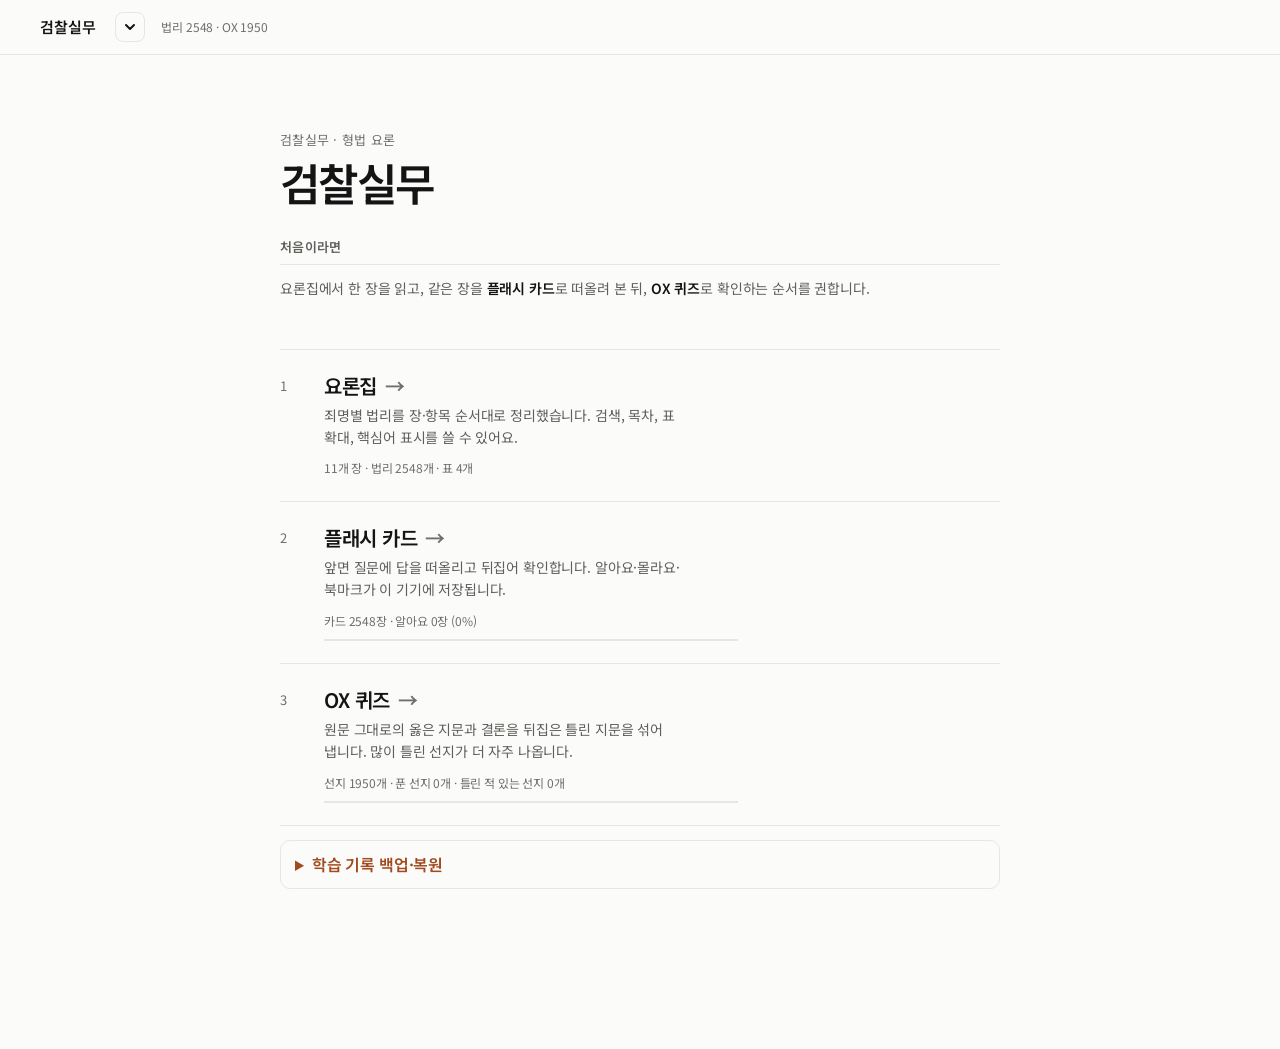
==== commit 9611d049: "검찰실무 처음 화면의 소개 문장과 법리·항목·OX 선지 수 삭제 - 소개 문장과 숫자 줄, 이 숫자를 채우던 코드와 쓰이지 않게 된 CSS 삭제 - 처음 화면 제목 아래 간격이 형" ====
--- a/prosecution/index.html
+++ b/prosecution/index.html
@@ -631,8 +631,6 @@
 .fc-q .ent{font-size:13px;color:var(--muted)}
 .fc-a b{background:none;color:var(--accent);font-weight:700;padding:0}
 .ox-exp .ent{display:block;font-size:12px;color:var(--faint);margin-bottom:4px}
-.land .stat3{display:flex;gap:22px;flex-wrap:wrap;font-size:13px;color:var(--muted);margin:-28px 0 30px;font-variant-numeric:tabular-nums}
-.land .stat3 b{color:var(--ink);font-weight:600;margin-left:4px}
 .src{font-size:12px;color:var(--faint);margin:28px 0 0;line-height:1.7}
 .tocbtn{white-space:nowrap;flex:none}
 .ctext li .n:empty{visibility:hidden}
@@ -702,8 +700,6 @@
 <div class="page" id="home"><div class="land">
  <p class="kicker">검찰실무 · 형법 요론</p>
  <h2>검찰실무</h2>
- <p class="lead">요론 32쪽과 교재 각론 보충 법리를 <b>요론집</b>으로 읽고, <b>플래시 카드</b>로 떠올리고, <b>OX 퀴즈</b>로 확인합니다.</p>
- <div class="stat3"><span>법리<b id="n-p"></b></span><span>항목<b id="n-s"></b></span><span>OX 선지<b id="n-o"></b></span></div>
  <div class="today" id="home-today"></div>
  <div class="menu">
   <a class="mcard" href="#wiki"><span class="num">1</span><span class="t">요론집</span><span class="d">죄명별 법리를 장·항목 순서대로 정리했습니다. 검색, 목차, 표 확대, 핵심어 표시를 쓸 수 있어요.</span><span class="meta" id="m-wiki"></span></a>
@@ -1073,7 +1069,7 @@
 
 /* ---------- 처음 화면 ---------- */
 function homeRefresh(){
-  $('n-p').textContent=ITEMS.length;$('n-s').textContent=SECS.length;$('n-o').textContent=OXP.length;$('m-wiki').textContent=`${D.length}개 장 · 법리 ${ITEMS.length}개 · 표 4개`+(()=>{const n=Object.values(LS.get('gs-memo',{})).filter(m=>m&&m.text).length;return n?` · 내 메모 ${n}건`:'';})();
+  $('m-wiki').textContent=`${D.length}개 장 · 법리 ${ITEMS.length}개 · 표 4개`+(()=>{const n=Object.values(LS.get('gs-memo',{})).filter(m=>m&&m.text).length;return n?` · 내 메모 ${n}건`:'';})();
   const kn=LS.get('gs-fc-known',{});const nk=Object.values(kn).filter(v=>v==='k').length;
   const os=LS.get('gs-ox-stats',{});let solved=0,wrong=0;Object.values(os).forEach(s=>{if(s[0]+s[1])solved++;if(s[1]>0)wrong++;});
   const pct=(a,b)=>b?Math.round(a*100/b):0;
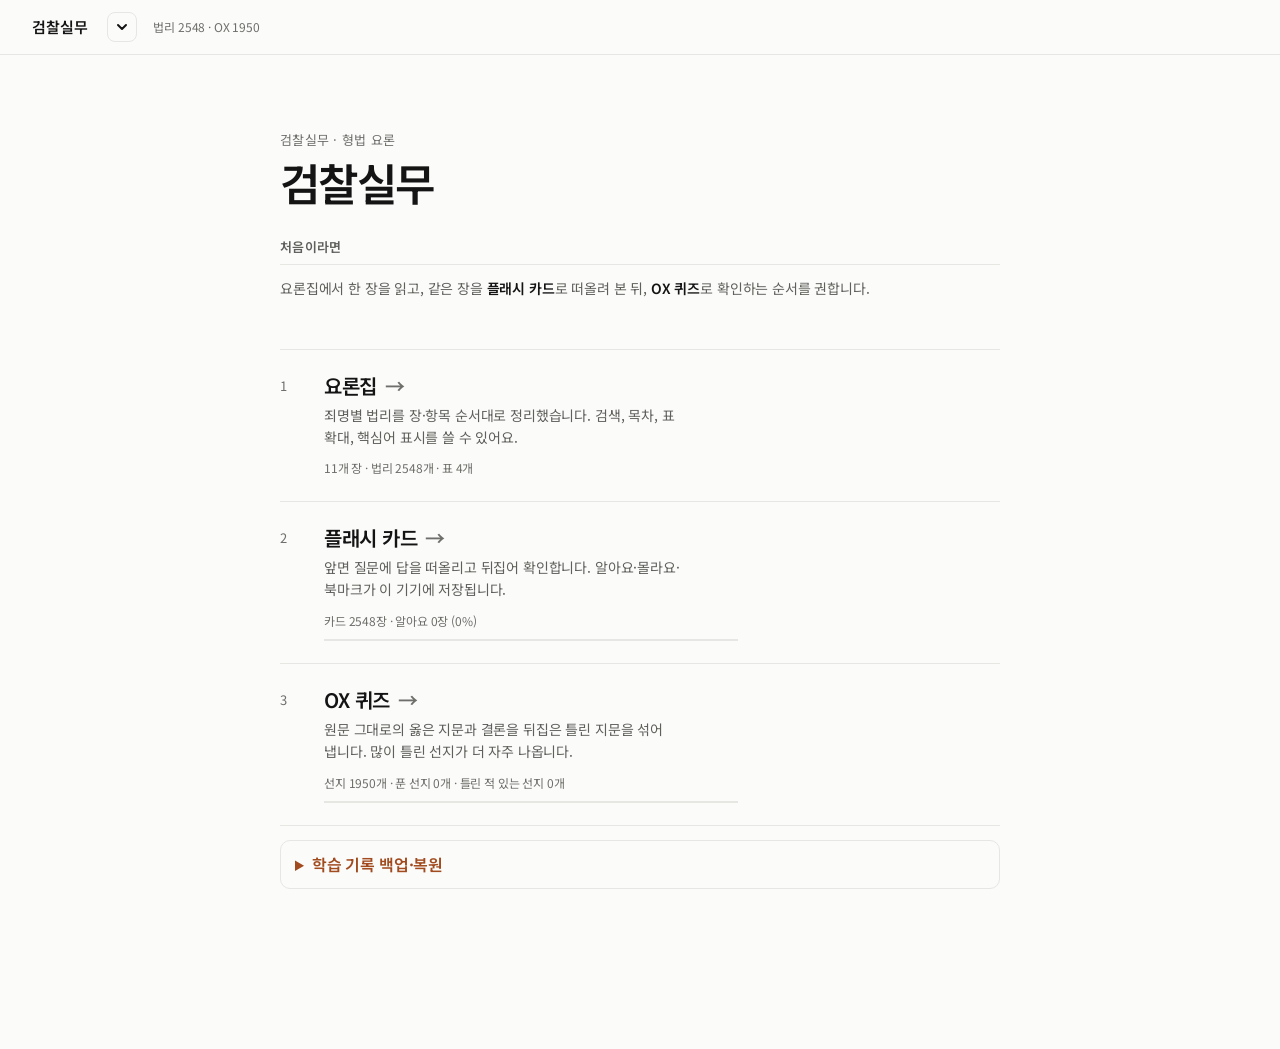
==== commit 989681d9: "판례집·요론집에 목차 접기 추가, 좌우 여백 삭제 검찰실무 아티팩트의 '넓은 화면 활용 + PC 목차 접기'를 공용 파일로 옮겨 두 앱에 똑같이 적용 - shared/reader." ====
--- a/prosecution/index.html
+++ b/prosecution/index.html
@@ -656,17 +656,6 @@
 .rsz span{font-size:12px;color:var(--faint);min-width:3.2em;text-align:center;font-variant-numeric:tabular-nums}
 body.outside .rsz{display:none}
 
-/* PC 목차 접기 */
-@media (min-width:861px){
-  body.tocfold:not(.outside) .wrap{grid-template-columns:0 minmax(0,1fr);gap:0}
-  body.tocfold:not(.outside) nav.toc{visibility:hidden;width:0;padding:0;overflow:hidden}
-}
-.tocfoldbtn{display:none;align-items:center;gap:4px;flex:none;border:0;background:none;color:var(--muted);font:inherit;font-size:13px;padding:6px 2px;cursor:pointer}
-.tocfoldbtn:hover{color:var(--ink)}
-body.outside .tocfoldbtn{display:none!important}
-@media (max-width:860px){.tocfoldbtn{display:none!important}}
-
-@media (min-width:861px){body:not(.outside) .tocfoldbtn{display:inline-flex}}
 
 /* 메모 */
 .chead .mbtn{margin-left:auto;font-size:12px!important;border:1px solid var(--line)!important;border-radius:6px;padding:1px 9px!important;background:none;color:var(--faint);cursor:pointer;opacity:.75}
@@ -680,6 +669,7 @@
 .syncst{font-size:12px;color:var(--faint);margin:28px 0 0}
 
 </style>
+<link rel="stylesheet" href="../shared/reader.css?v=20261125f">
 </head>
 <body>
 <header class="top"><div class="topin">
@@ -690,7 +680,6 @@
     <input id="q" name="q" type="search" placeholder="죄명이나 키워드…" autocomplete="off" spellcheck="false">
     <span class="hits" id="hits"></span>
   </div>
-  <button type="button" class="tocfoldbtn" id="tocfold" aria-pressed="false" title="목차 접기/펴기 (\ 키)">☰ 목차 접기</button>
   <span class="rsz" role="group" aria-label="글자 크기"><button type="button" id="rs-dn" aria-label="글자 작게">가−</button><span id="rs-lv">100%</span><button type="button" id="rs-up" aria-label="글자 크게">가+</button></span>
   <button class="tocbtn" id="tocbtn" type="button">목차</button>
 </div></header>
@@ -1252,16 +1241,11 @@
   const ap=()=>{document.documentElement.style.setProperty('--rs',L[i]/100);$('rs-lv').textContent=L[i]+'%';$('rs-dn').disabled=i<=0;$('rs-up').disabled=i>=L.length-1;LS.set('gs-rs',i);};
   $('rs-dn').onclick=()=>{if(i>0){i--;ap();}};$('rs-up').onclick=()=>{if(i<L.length-1){i++;ap();}};ap();})();
 
-/* ---------- PC 목차 접기 ---------- */
-(()=>{const b=$('tocfold');let f=LS.get('gs-tocfold',false);
-  const ap=()=>{document.body.classList.toggle('tocfold',f);b.setAttribute('aria-pressed',String(f));b.textContent=f?'☰ 목차 펴기':'☰ 목차 접기';LS.set('gs-tocfold',f);};
-  b.onclick=()=>{f=!f;ap();};ap();
-  document.addEventListener('keydown',e=>{if(e.key==='\\'&&!e.target.matches('input,textarea')&&!e.ctrlKey&&!e.metaKey){f=!f;ap();}});})();
-
 route();
 })();
 
 </script>
-<script src="../shared/switcher.js?v=20261125d"></script>
+<script src="../shared/tocfold.js?v=20261125f"></script>
+<script src="../shared/switcher.js?v=20261125f"></script>
 </body>
 </html>
--- a/shared/reader.css
+++ b/shared/reader.css
@@ -0,0 +1,23 @@
+/* 판례집·요론집 공통: 넓은 화면 활용(좌우 여백 삭제) + PC 목차 접기.
+   검찰실무 원본(아티팩트)의 규칙을 두 앱이 함께 쓰도록 옮긴 것. 각 앱의 <style> 뒤에 불러온다. */
+
+/* 머리글·본문을 화면 끝까지. 여백은 화면 폭의 2.5%(16~48px)만 */
+html body .wrap{max-width:none;padding:0 clamp(16px,2.5vw,48px)}
+@media (min-width:861px){
+  html body .wrap{grid-template-columns:clamp(260px,18vw,340px) minmax(0,1fr);gap:clamp(24px,2.5vw,56px)}
+  html body.outside .wrap{grid-template-columns:minmax(0,1fr)}
+}
+html body .topin{max-width:none;padding:12px clamp(16px,2.5vw,48px)}
+/* 본문 글줄 폭 제한(72ch) 해제 */
+html body .ctext,html body .note,html body .lk,html body .mymemo,html body .medit{max-width:none}
+
+/* PC 목차 접기 (860px 이하는 원래대로 서랍식 목차) */
+@media (min-width:861px){
+  body.tocfold:not(.outside) .wrap{grid-template-columns:0 minmax(0,1fr);gap:0}
+  body.tocfold:not(.outside) nav.toc{visibility:hidden;width:0;padding:0;overflow:hidden}
+}
+.tocfoldbtn{display:none;align-items:center;gap:4px;flex:none;border:0;background:none;color:var(--muted);font:inherit;font-size:13px;padding:6px 2px;cursor:pointer;white-space:nowrap}
+.tocfoldbtn:hover{color:var(--ink)}
+body.outside .tocfoldbtn{display:none!important}
+@media (max-width:860px){.tocfoldbtn{display:none!important}}
+@media (min-width:861px){body:not(.outside) .tocfoldbtn{display:inline-flex}}
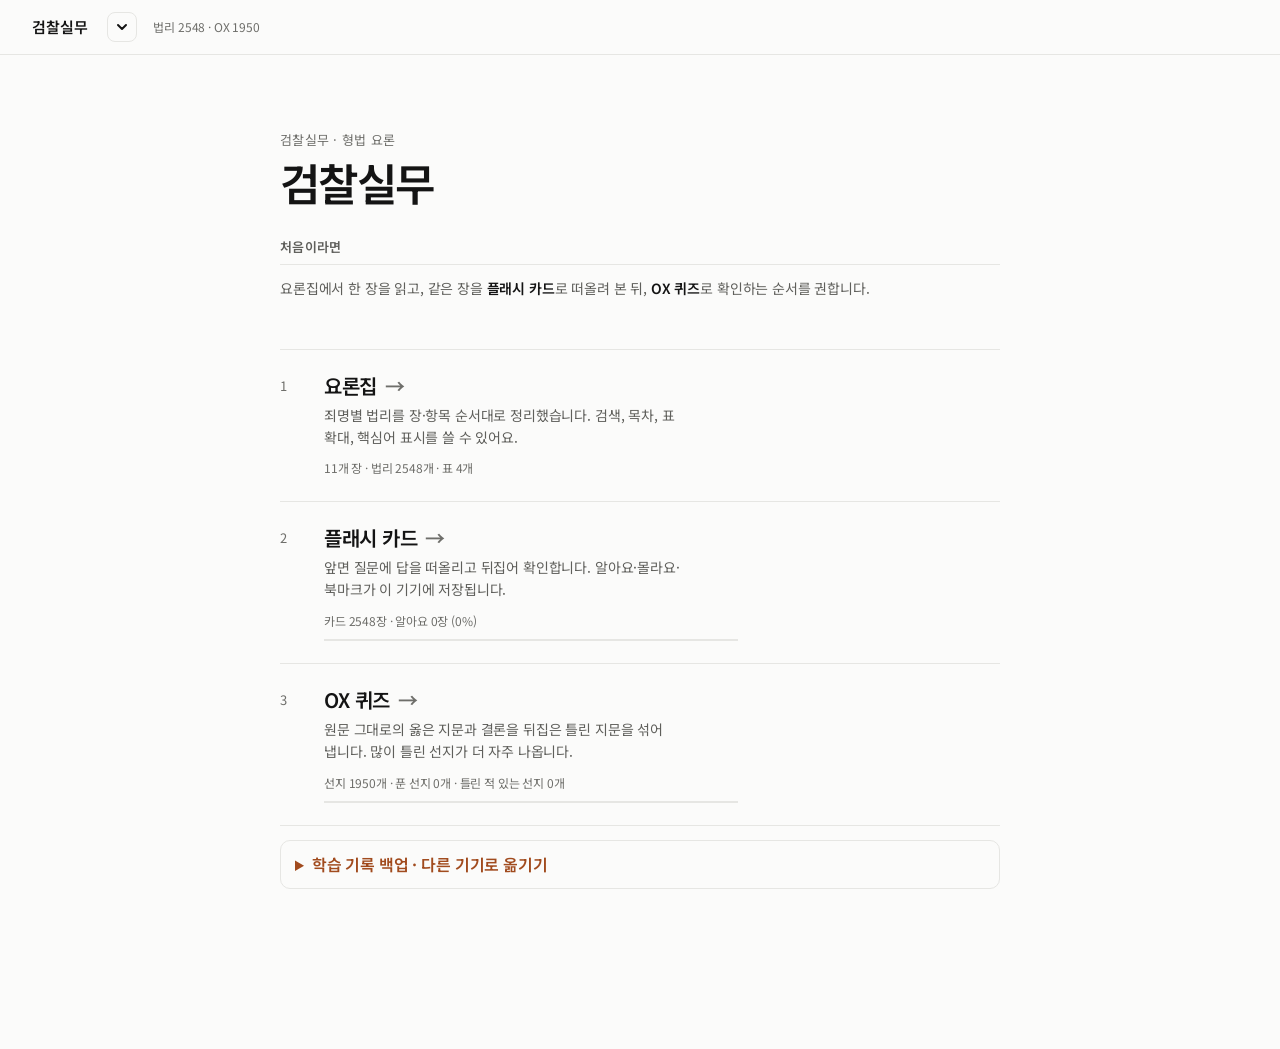
==== commit 7dadc476: "두 과목 기록 통합 백업과 백업 코드 압축 - shared/backup.js: 형사재판실무(wk-*)·검찰실무(gs-*) 기록을 한 번에 백업·복원 - 새 형식 HBK2: 이중 J" ====
--- a/prosecution/index.html
+++ b/prosecution/index.html
@@ -669,7 +669,7 @@
 .syncst{font-size:12px;color:var(--faint);margin:28px 0 0}
 
 </style>
-<link rel="stylesheet" href="../shared/reader.css?v=20261125f">
+<link rel="stylesheet" href="../shared/reader.css?v=20261125g">
 </head>
 <body>
 <header class="top"><div class="topin">
@@ -696,12 +696,7 @@
   <a class="mcard" href="#ox"><span class="num">3</span><span class="t">OX 퀴즈</span><span class="d">원문 그대로의 옳은 지문과 결론을 뒤집은 틀린 지문을 섞어 냅니다. 많이 틀린 선지가 더 자주 나옵니다.</span><span class="meta" id="m-ox"></span><span class="bar"><i id="b-ox"></i></span></a>
  </div>
 
- <details class="bk"><summary>학습 기록 백업·복원</summary>
-  <ol class="bk-steps"><li>기록(플래시카드 알아요·몰라요·북마크, OX 정답률, 형광펜, 읽던 곳)은 이 브라우저에만 저장됩니다.</li><li>다른 기기로 옮기려면 '내보내기'로 받은 내용을 그 기기의 이 칸에 붙여넣고 '가져오기'를 누르세요.</li></ol>
-  <div class="bk-row"><button type="button" id="bk-out">내보내기</button><button type="button" id="bk-dl">파일로 저장</button><button type="button" id="bk-in">가져오기</button><span class="bk-st" id="bk-st"></span></div>
-  <textarea id="bk-txt" rows="4" placeholder="여기에 백업 내용을 붙여넣으세요"></textarea>
-  <p class="bk-note">가져오면 이 기기의 같은 항목 기록을 덮어씁니다.</p>
- </details>
+ <details class="bk" id="bk"></details>
 </div></div>
 
 <div class="page off" id="cards"><div class="fc-wrap">
@@ -1227,14 +1222,6 @@
   return {setup,runWrong};
 })();
 
-/* ---------- 백업·복원 ---------- */
-(()=>{const st=$('bk-st'),ta=$('bk-txt');if(!ta)return;try{if(window.self!==window.top)$('bk-dl').hidden=true;}catch(e){$('bk-dl').hidden=true;}
-  const keys=()=>{const o={};try{for(let i=0;i<localStorage.length;i++){const k=localStorage.key(i);if(/^gs-/.test(k))o[k]=localStorage.getItem(k);}}catch(e){}return o;};
-  $('bk-out').onclick=()=>{ta.value=JSON.stringify({v:1,at:new Date().toISOString(),data:keys()});ta.select();
-    try{navigator.clipboard.writeText(ta.value).then(()=>st.textContent='복사했습니다',()=>st.textContent='아래 내용을 복사하세요');}catch(e){st.textContent='아래 내용을 복사하세요';}};
-  $('bk-dl').onclick=()=>{const blob=new Blob([JSON.stringify({v:1,at:new Date().toISOString(),data:keys()})],{type:'application/json'});const a=document.createElement('a');a.href=URL.createObjectURL(blob);a.download='검찰실무-기록-'+new Date().toISOString().slice(0,10)+'.json';document.body.append(a);a.click();a.remove();st.textContent='파일을 저장했습니다';};
-  $('bk-in').onclick=()=>{try{const o=JSON.parse(ta.value);const d=o.data||o;let n=0;for(const k in d){if(/^gs-/.test(k)){localStorage.setItem(k,typeof d[k]==='string'?d[k]:JSON.stringify(d[k]));n++;}}st.textContent=n?`${n}개 항목을 가져왔습니다. 새로고침합니다`:'가져올 항목이 없습니다';if(n)setTimeout(()=>location.reload(),700);}catch(e){st.textContent='백업 내용이 올바르지 않습니다';}};
-})();
 
 /* ---------- 요론집 글자 크기 ---------- */
 (()=>{const L=[85,92,100,108,116,126,138];let i=LS.get('gs-rs',2);if(!(i>=0&&i<L.length))i=2;
@@ -1245,7 +1232,8 @@
 })();
 
 </script>
-<script src="../shared/tocfold.js?v=20261125f"></script>
-<script src="../shared/switcher.js?v=20261125f"></script>
+<script src="../shared/tocfold.js?v=20261125g"></script>
+<script src="../shared/backup.js?v=20261125g"></script>
+<script src="../shared/switcher.js?v=20261125g"></script>
 </body>
 </html>
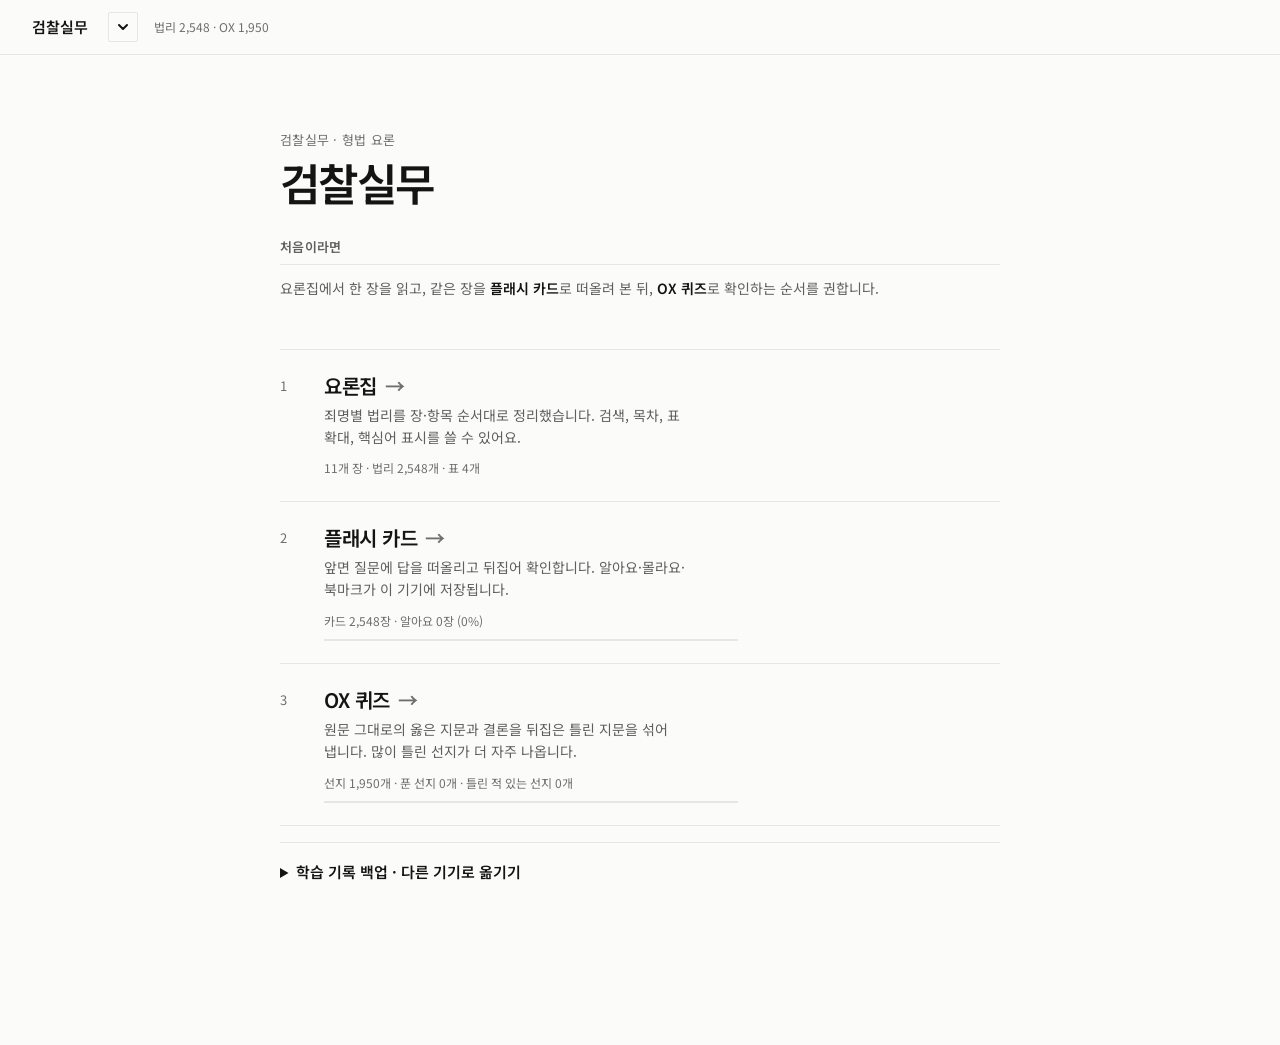
==== commit 60fd24ff: "unslop 점검 결과 1~7 반영 (디자인 다듬기) - shared/polish.css 추가 (두 과목 공통)   1 백업 패널: 상자·강조색 버튼 4개 → 선 구분, 줄마다 잉" ====
--- a/prosecution/index.html
+++ b/prosecution/index.html
@@ -170,9 +170,9 @@
 .starcard{border-color:var(--note-line)}
 /* highlighter */
 mark.uhl{color:inherit;border-radius:2px;padding:0 1px;cursor:pointer;-webkit-box-decoration-break:clone;box-decoration-break:clone}
-.uhl-y{background:#fde68a}.uhl-g{background:#bbf7d0}.uhl-p{background:#fbcfe8}.uhl-b{background:#bfdbfe}.uhl-o{background:#fed7aa}.uhl-v{background:#ddd6fe}
-@media (prefers-color-scheme:dark){:root:not([data-theme="light"]) .uhl-y{background:#7a5f0c}:root:not([data-theme="light"]) .uhl-g{background:#1f5f3a}:root:not([data-theme="light"]) .uhl-p{background:#7a2c58}:root:not([data-theme="light"]) .uhl-b{background:#244a7c}:root:not([data-theme="light"]) .uhl-o{background:#7a4518}:root:not([data-theme="light"]) .uhl-v{background:#4b3a7a}}
-:root[data-theme="dark"] .uhl-y{background:#7a5f0c}:root[data-theme="dark"] .uhl-g{background:#1f5f3a}:root[data-theme="dark"] .uhl-p{background:#7a2c58}:root[data-theme="dark"] .uhl-b{background:#244a7c}:root[data-theme="dark"] .uhl-o{background:#7a4518}:root[data-theme="dark"] .uhl-v{background:#4b3a7a}
+.uhl-y{background:#fde68a}.uhl-g{background:#bbf7d0}.uhl-p{background:#fdb5cf}.uhl-b{background:#bfdbfe}.uhl-o{background:#fed7aa}.uhl-v{background:#ddd6fe}
+@media (prefers-color-scheme:dark){:root:not([data-theme="light"]) .uhl-y{background:#7a5f0c}:root:not([data-theme="light"]) .uhl-g{background:#1f5f3a}:root:not([data-theme="light"]) .uhl-p{background:#8c2d55}:root:not([data-theme="light"]) .uhl-b{background:#244a7c}:root:not([data-theme="light"]) .uhl-o{background:#7a4518}:root:not([data-theme="light"]) .uhl-v{background:#4b3a7a}}
+:root[data-theme="dark"] .uhl-y{background:#7a5f0c}:root[data-theme="dark"] .uhl-g{background:#1f5f3a}:root[data-theme="dark"] .uhl-p{background:#8c2d55}:root[data-theme="dark"] .uhl-b{background:#244a7c}:root[data-theme="dark"] .uhl-o{background:#7a4518}:root[data-theme="dark"] .uhl-v{background:#4b3a7a}
 #hlbar{position:absolute;z-index:40;display:flex;gap:6px;align-items:center;background:var(--paper);border:1px solid var(--line);border-radius:10px;padding:6px 8px;box-shadow:0 6px 18px rgba(0,0,0,.18)}
 #hlbar.hide{display:none}
 #hlbar .sw{width:26px;height:26px;border-radius:50%;border:2px solid var(--paper);outline:1px solid var(--line);padding:0}
@@ -645,7 +645,7 @@
 @media (pointer:coarse){.hlhint{display:none}}
 
 /* 법리 사이 간격·글자 크기 */
-.ctext li{margin:0 0 9px!important;line-height:1.75}
+.ctext li{margin:0 0 8px!important;line-height:1.75}
 .ctext li:last-child{margin-bottom:0!important}
 .ctext,.ctext li{font-size:calc(16px * var(--rs,1))}
 section.sec>h3{font-size:calc(17px * var(--rs,1))}
@@ -658,7 +658,7 @@
 
 
 /* 메모 */
-.chead .mbtn{margin-left:auto;font-size:12px!important;border:1px solid var(--line)!important;border-radius:6px;padding:1px 9px!important;background:none;color:var(--faint);cursor:pointer;opacity:.75}
+.chead .mbtn{margin-left:auto;font-size:12px!important;border:1px solid var(--line)!important;border-radius:6px;padding:2px 8px!important;background:none;color:var(--faint);cursor:pointer;opacity:.75}
 .chead .mbtn:hover{opacity:1;color:var(--ink)}
 .chead .mbtn.has{opacity:1;color:var(--accent);border-color:var(--accent)!important}
 .mymemo,.medit{max-width:none!important;font-size:calc(14px * var(--rs,1))}
@@ -669,7 +669,8 @@
 .syncst{font-size:12px;color:var(--faint);margin:28px 0 0}
 
 </style>
-<link rel="stylesheet" href="../shared/reader.css?v=20261125g">
+<link rel="stylesheet" href="../shared/reader.css?v=20261125j">
+<link rel="stylesheet" href="../shared/polish.css?v=20261125j">
 </head>
 <body>
 <header class="top"><div class="topin">
@@ -848,7 +849,7 @@
 const chCount=ch=>ch.sections.reduce((a,s)=>a+s.entries.reduce((b,e)=>b+e.props.length,0),0);
 const pgRange=ch=>{const p=ch.sections.map(s=>s.pg).filter(x=>x!=null);if(!p.length)return '교재 추가분';return Math.min(...p)===Math.max(...p)?`원문 ${p[0]}쪽`:`원문 ${Math.min(...p)}–${Math.max(...p)}쪽`;};
 let html='';
-html+=`<div id="wiki" class="off"><p class="crumb"><a href="#home">처음</a> › 요론집</p><div class="hero"><h2>형법 요론집</h2><p>법리 ${ITEMS.length}개 · ${D.length}개 장 · ${SECS.length}개 항목. 원문의 굵은 글씨는 굵게 살렸습니다.</p></div><div class="grid">`+
+html+=`<div id="wiki" class="off"><p class="crumb"><a href="#home">처음</a> › 요론집</p><div class="hero"><h2>형법 요론집</h2><p>법리 ${ITEMS.length.toLocaleString('ko-KR')}개 · ${D.length}개 장 · ${SECS.length}개 항목. 원문의 굵은 글씨는 굵게 살렸습니다.</p></div><div class="grid">`+
  D.map((ch,ci)=>{const sub=ch.sections.slice(0,4).map(s=>esc(s.title.replace(/\s*\(.*$/,''))).join(' · ')+(ch.sections.length>4?' …':'');
   return `<a class="card" href="#c${ci}"><span class="t">${esc(ch.title)}</span><span class="m">법리 ${chCount(ch)}개 · ${pgRange(ch)}</span><span class="s">${sub}</span></a>`;}).join('')+`</div><h3 class="hh">내 메모</h3><div class="mylist" id="mylist"></div></div>`;
 D.forEach((ch,ci)=>{
@@ -866,7 +867,7 @@
   html+=`<div class="pager">${p?`<a href="#c${ci-1}"><small>이전 장</small>${esc(p.title)}</a>`:'<span></span>'}${x?`<a class="next" href="#c${ci+1}"><small>다음 장</small>${esc(x.title)}</a>`:''}</div></div>`;
 });
 main.insertAdjacentHTML('beforeend',html);
-$('stats').textContent=`법리 ${ITEMS.length} · OX ${OXP.length}`;
+$('stats').textContent=`법리 ${ITEMS.length.toLocaleString('ko-KR')} · OX ${OXP.length.toLocaleString('ko-KR')}`;
 
 // TOC
 const toc=$('toc');
@@ -1053,12 +1054,12 @@
 
 /* ---------- 처음 화면 ---------- */
 function homeRefresh(){
-  $('m-wiki').textContent=`${D.length}개 장 · 법리 ${ITEMS.length}개 · 표 4개`+(()=>{const n=Object.values(LS.get('gs-memo',{})).filter(m=>m&&m.text).length;return n?` · 내 메모 ${n}건`:'';})();
+  $('m-wiki').textContent=`${D.length}개 장 · 법리 ${ITEMS.length.toLocaleString('ko-KR')}개 · 표 4개`+(()=>{const n=Object.values(LS.get('gs-memo',{})).filter(m=>m&&m.text).length;return n?` · 내 메모 ${n}건`:'';})();
   const kn=LS.get('gs-fc-known',{});const nk=Object.values(kn).filter(v=>v==='k').length;
   const os=LS.get('gs-ox-stats',{});let solved=0,wrong=0;Object.values(os).forEach(s=>{if(s[0]+s[1])solved++;if(s[1]>0)wrong++;});
-  const pct=(a,b)=>b?Math.round(a*100/b):0;
-  $('m-fc').textContent=`카드 ${ITEMS.length}장 · 알아요 ${nk}장 (${pct(nk,ITEMS.length)}%)`;
-  $('m-ox').textContent=`선지 ${OXP.length}개 · 푼 선지 ${solved}개 · 틀린 적 있는 선지 ${wrong}개`;
+  const pct=(a,b)=>b?Math.round(a*100/b):0;const nf=n=>n.toLocaleString('ko-KR');
+  $('m-fc').textContent=`카드 ${nf(ITEMS.length)}장 · 알아요 ${nf(nk)}장 (${pct(nk,ITEMS.length)}%)`;
+  $('m-ox').textContent=`선지 ${nf(OXP.length)}개 · 푼 선지 ${nf(solved)}개 · 틀린 적 있는 선지 ${nf(wrong)}개`;
   $('b-fc').style.width=pct(nk,ITEMS.length)+'%';$('b-ox').style.width=pct(solved,OXP.length)+'%';
   const last=LS.get('gs-last',null);const rows=[];
   if(last&&last.h){const el=document.getElementById(last.h);const c=el&&el.closest('.chapter');if(c){const sec=el.closest('section.sec');rows.push(`<button type="button" class="go main" data-h="${esc(last.h)}"><span>읽던 곳</span><b>${esc(sec?sec.querySelector('h3').firstChild.textContent:c.querySelector('h2').textContent)}</b><i>›</i></button>`);}}
@@ -1084,7 +1085,7 @@
   function home(){
     if(FC.preset){Object.assign(opt,{unk:false,bm:false},FC.preset);if(FC.preset.unk&&!sel.size)D.forEach((c,ci)=>sel.add(ci));FC.preset=null;}
     $('fc-home').hidden=false;$('fc-deck').hidden=true;
-    $('fc-total').textContent=`카드 ${ITEMS.length}장`;
+    $('fc-total').textContent=`카드 ${ITEMS.length.toLocaleString('ko-KR')}장`;
     tiles.innerHTML=D.map((ch,ci)=>{const it=chItems(ci);const k=it.filter(x=>known[x.id]==='k').length;
       return `<button type="button" class="fc-tile" data-ci="${ci}" aria-pressed="${sel.has(ci)}"><span class="num">${ch.title.split('.')[0]}</span><span class="nm">${esc(ch.short)}</span><span class="ct">${it.length}장 · 알아요 ${k}</span><span class="mini"><i style="width:${it.length?k*100/it.length:0}%"></i></span></button>`;}).join('');
     const nb=Object.keys(bm).length;const b=$('fc-bmgo');b.innerHTML=`<b>☆ 북마크한 카드</b><span>${nb}장</span>`;b.disabled=!nb;
@@ -1147,7 +1148,7 @@
   const rate=x=>{const s=stats[x.id];if(!s||!(s[0]+s[1]))return null;return s[0]/(s[0]+s[1]);};
   function setup(){
     stats=LS.get('gs-ox-stats',{});
-    $('ox-total').textContent=OXP.length;
+    $('ox-total').textContent=OXP.length.toLocaleString('ko-KR');
     document.querySelectorAll('#ox .ox-mode').forEach(b=>b.setAttribute('aria-pressed',String(+b.dataset.n===cfg.n)));
     $('ox-topics').innerHTML=D.map((ch,ci)=>{const ss=ch.sections.map((s,k)=>secStart[ci]+k).filter(gi=>secHas[gi]);if(!ss.length)return '';
       const all=ss.every(g=>selS.has(g));
@@ -1232,8 +1233,8 @@
 })();
 
 </script>
-<script src="../shared/tocfold.js?v=20261125g"></script>
-<script src="../shared/backup.js?v=20261125g"></script>
-<script src="../shared/switcher.js?v=20261125g"></script>
+<script src="../shared/tocfold.js?v=20261125j"></script>
+<script src="../shared/backup.js?v=20261125j"></script>
+<script src="../shared/switcher.js?v=20261125j"></script>
 </body>
 </html>
--- a/shared/polish.css
+++ b/shared/polish.css
@@ -0,0 +1,43 @@
+/* 다듬기(unslop 점검 1~7 반영). 두 앱 공통, 각 앱 <style>과 reader.css 뒤에 불러온다.
+   규칙: 강조색은 선택 상태에만, 굵기 최대 600, 작은 글자 자간 0, 버튼 모서리 2px, 간격은 4px 격자.
+   unslop by Damir Sokolovsky (@heydamir), CC BY 4.0 — 점검 기준 출처 */
+
+/* 1. 백업 패널: 상자·강조색 버튼 4개 → 선으로 나누고, 줄마다 잉크색 기본 버튼 1개 + 글자 버튼 */
+html body .bk{margin-top:16px;padding:16px 0 0;border:0;border-top:1px solid var(--line);border-radius:0;background:none}
+html body .bk summary{font-size:15px;font-weight:600;color:var(--ink)}
+html body .bk-steps{margin:12px 0 16px;padding-left:20px;font-size:14px;line-height:1.7;color:var(--muted)}
+html body .bk-steps b{font-weight:600;color:var(--ink)}
+html body .bk-row{gap:16px;margin:12px 0}
+html body .bk button{min-height:36px;padding:8px 0;border:0;border-radius:0;background:none;color:var(--muted);font:inherit;font-size:14px;font-weight:400;cursor:pointer}
+@media (hover:hover){html body .bk button:hover{color:var(--ink)}}
+html body .bk button.bk-primary{padding:8px 20px;border-radius:2px;background:var(--ink);color:var(--bg);font-weight:500}
+html body .bk button:active{opacity:.6}
+html body .bk textarea{padding:8px 12px;border:1px solid var(--line);border-radius:2px;background:transparent;font-size:13px}
+html body .bk textarea:focus-visible{outline:none;border-color:var(--ink)}
+html body .bk-st{font-size:13px;color:var(--muted)}
+html body .bk-note{margin:12px 0 0;font-size:13px;color:var(--faint)}
+
+/* 2. 작은 글자(16px 미만)는 자간 0. 큰 제목의 좁은 자간은 각 제목 규칙에 그대로 남는다 */
+html body{letter-spacing:0}
+html body .brand,html body .cno,html body .pg,html body .ox-eyebrow{letter-spacing:0}
+
+/* 3. 어중간한 글자 크기 정리 (12.8 → 13, 11 → 12, 13.33 → 본문보다 3px 작게) */
+html body .fc-bmtile span{font-size:13px}
+html body .ox-mode small,html body .ox-wrun small{font-size:12px}
+html body .cn{font-size:calc(1em - 3px)}
+
+/* 4. 굵기 최대 600 */
+html body b,html body strong{font-weight:600}
+html body .toc .homelink{font-weight:600}
+html body .ctext li .n,html body li>.n{font-weight:600}
+
+/* 5. 모서리: 버튼·선택 표시 2px, 떠 있는 메뉴 4px */
+html body .subj-btn,html body .toc summary,html body .toc .homelink,html body .mbtn,
+html body .chead .mbtn,html body .pager a,html body .chips button,html body .tocclose,html body .nwb,html body #retbar,
+html body .ox-tab{border-radius:2px}
+html body .subj-menu,html body #hlbar,html body .ox-tabs{border-radius:4px}
+html body .subj-menu a{border-radius:2px}
+
+/* 6. 4px 격자에서 벗어난 간격 (15·18 → 16·20) */
+html body .ox-btn{padding:16px 20px}
+html body .ox-dock .ox-btn{padding:20px}
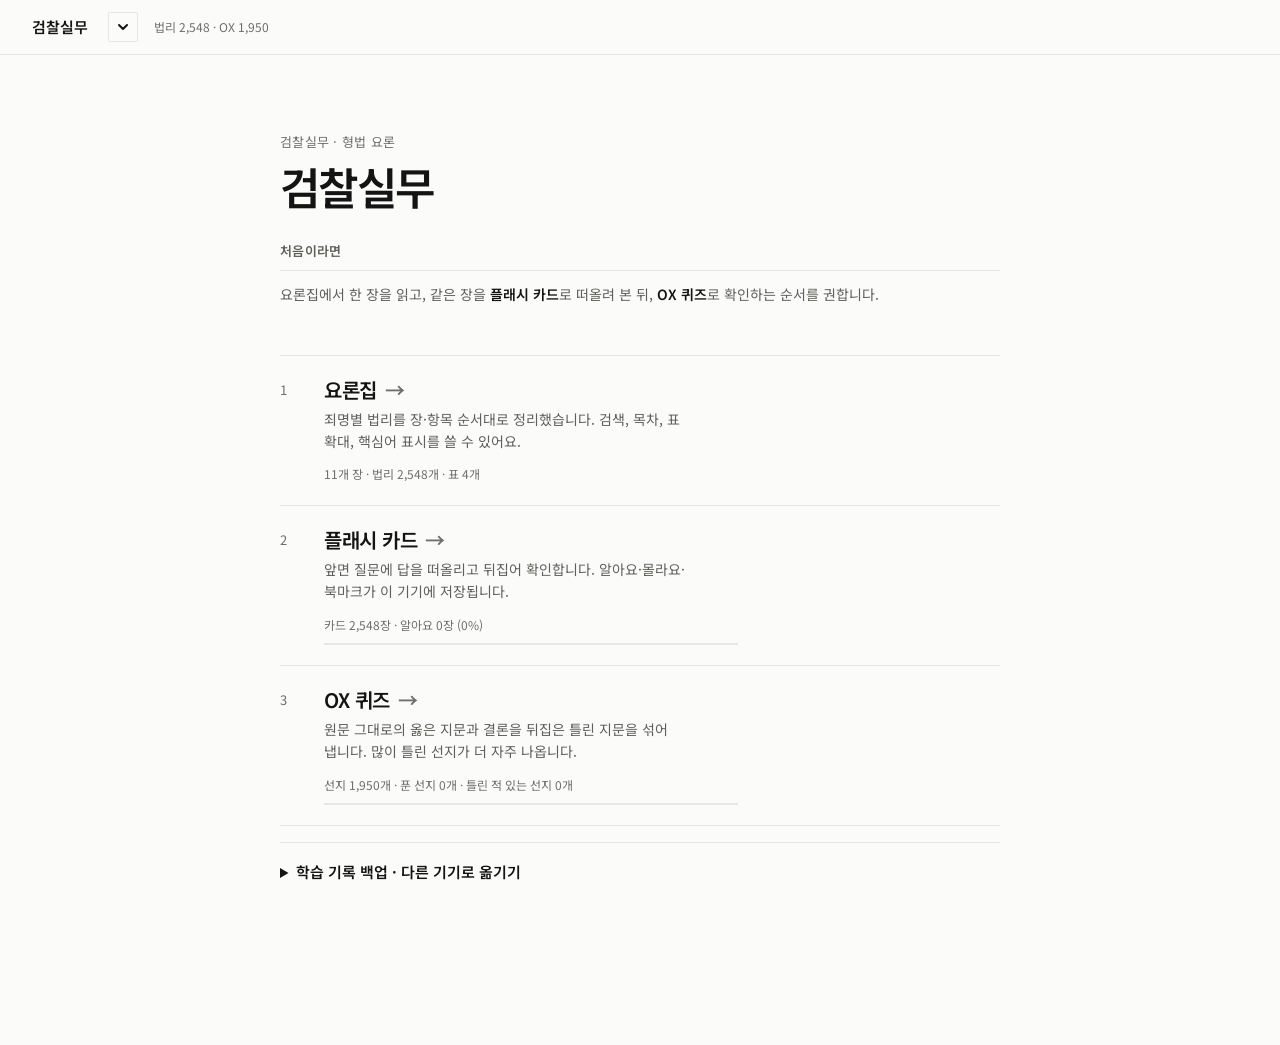
==== commit 5649ffc4: "짝수 간격을 4px 격자로 정리 - 버튼·칩·목차 링크 안쪽 여백은 아래로(6→4, 10→8, 14→12, 22→20),   블록 사이·바깥 여백은 위로(6→8, 10→12, 14" ====
--- a/prosecution/index.html
+++ b/prosecution/index.html
@@ -29,32 +29,32 @@
 a{color:var(--accent)}
 :focus-visible{outline:2px solid var(--accent);outline-offset:2px}
 header.top{position:sticky;top:0;z-index:20;background:var(--paper);border-bottom:1px solid var(--line)}
-.topin{max-width:1240px;margin:0 auto;padding:10px 16px;display:flex;gap:12px;align-items:center;flex-wrap:wrap}
+.topin{max-width:1240px;margin:0 auto;padding:12px 16px;display:flex;gap:12px;align-items:center;flex-wrap:wrap}
 .brand{font-family:var(--display);font-weight:700;font-size:20px;margin:0;white-space:nowrap}
 .stats{color:var(--muted);font-size:13px;font-variant-numeric:tabular-nums}
-.search{flex:1 1 260px;display:flex;gap:6px;align-items:center}
+.search{flex:1 1 260px;display:flex;gap:8px;align-items:center}
 .search input{flex:1;min-width:0;font:inherit;font-size:15px;padding:7px 12px;border:1px solid var(--line);border-radius:8px;background:var(--bg);color:var(--ink)}
 .search .hits{font-size:13px;color:var(--muted);white-space:nowrap;font-variant-numeric:tabular-nums}
 button{font:inherit;cursor:pointer}
-.tocbtn{display:none;border:1px solid var(--line);background:var(--bg);color:var(--ink);border-radius:8px;padding:6px 12px;font-size:14px}
+.tocbtn{display:none;border:1px solid var(--line);background:var(--bg);color:var(--ink);border-radius:8px;padding:8px 12px;font-size:14px}
 .wrap{max-width:1240px;margin:0 auto;display:grid;grid-template-columns:300px minmax(0,1fr);gap:28px;padding:0 16px}
-nav.toc{position:sticky;top:62px;align-self:start;max-height:calc(100vh - 70px);overflow:auto;padding:18px 4px 40px 0;font-size:14px}
-.toc details{margin-bottom:6px}
-.toc summary{font-weight:700;cursor:pointer;padding:4px 6px;border-radius:6px;list-style-position:outside}
+nav.toc{position:sticky;top:62px;align-self:start;max-height:calc(100vh - 70px);overflow:auto;padding:20px 4px 40px 0;font-size:14px}
+.toc details{margin-bottom:8px}
+.toc summary{font-weight:700;cursor:pointer;padding:4px 4px;border-radius:6px;list-style-position:outside}
 .toc summary:hover{background:var(--accent-soft)}
-.toc ol{list-style:none;margin:2px 0 8px;padding:0 0 0 14px;border-left:1px solid var(--line)}
+.toc ol{list-style:none;margin:2px 0 8px;padding:0 0 0 16px;border-left:1px solid var(--line)}
 .toc li a{display:flex;justify-content:space-between;gap:8px;padding:2px 8px;text-decoration:none;color:var(--ink);border-radius:5px;line-height:1.5}
 .toc li a:hover{background:var(--accent-soft)}
 .toc li a .c{color:var(--muted);font-size:12px;font-variant-numeric:tabular-nums}
 .toc li.dim a{opacity:.35}
-main{padding:18px 0 80px;min-width:0}
-.chapter{margin:10px 0 36px}
-.chapter>h2{font-family:var(--display);font-size:26px;line-height:1.3;margin:24px 0 6px;text-wrap:balance;scroll-margin-top:70px}
-.chapter>.sub{color:var(--muted);font-size:13px;margin:0 0 14px}
+main{padding:20px 0 80px;min-width:0}
+.chapter{margin:12px 0 36px}
+.chapter>h2{font-family:var(--display);font-size:26px;line-height:1.3;margin:24px 0 8px;text-wrap:balance;scroll-margin-top:70px}
+.chapter>.sub{color:var(--muted);font-size:13px;margin:0 0 16px}
 section.sec{background:var(--paper);border:1px solid var(--line);border-radius:10px;padding:16px 20px 8px;margin:0 0 16px;scroll-margin-top:70px}
-section.sec>h3{font-family:var(--display);font-size:19px;margin:0 0 10px;display:flex;gap:10px;align-items:baseline;flex-wrap:wrap;text-wrap:balance}
+section.sec>h3{font-family:var(--display);font-size:19px;margin:0 0 12px;display:flex;gap:12px;align-items:baseline;flex-wrap:wrap;text-wrap:balance}
 .pg{font-family:var(--body);font-size:12px;font-weight:500;color:var(--accent);background:var(--accent-soft);padding:1px 8px;border-radius:99px;white-space:nowrap}
-.case{padding:12px 0 14px;border-top:1px solid var(--line);scroll-margin-top:70px}
+.case{padding:12px 0 16px;border-top:1px solid var(--line);scroll-margin-top:70px}
 section.sec>h3+.case{border-top:none;padding-top:2px}
 .case:target{background:var(--accent-soft);margin:0 -20px;padding-left:20px;padding-right:20px}
 .chead{display:flex;gap:8px;align-items:center;flex-wrap:wrap;margin-bottom:4px}
@@ -66,9 +66,9 @@
 .ctext ol{margin:0;padding:0;list-style:none}
 .ctext li{display:grid;grid-template-columns:1.6em 1fr;gap:2px;margin:3px 0}
 .ctext li .n{color:var(--accent);font-weight:700}
-.note{max-width:72ch;margin:8px 0 0;background:var(--note);border-left:3px solid var(--note-line);padding:6px 12px;font-size:14px;border-radius:0 6px 6px 0}
-.note b{font-size:12px;color:var(--muted);margin-right:6px}
-.refs{font-size:14px;color:var(--muted);border-top:1px dashed var(--line);padding:10px 0 12px}
+.note{max-width:72ch;margin:8px 0 0;background:var(--note);border-left:3px solid var(--note-line);padding:8px 12px;font-size:14px;border-radius:0 6px 6px 0}
+.note b{font-size:12px;color:var(--muted);margin-right:8px}
+.refs{font-size:14px;color:var(--muted);border-top:1px dashed var(--line);padding:12px 0 12px}
 .refs a,.refs span.r{margin-right:8px;font-variant-numeric:tabular-nums}
 mark{background:var(--mark);color:inherit;border-radius:2px}
 .empty{padding:40px 0;color:var(--muted);text-align:center;display:none}
@@ -77,13 +77,13 @@
 .lbox{font-size:12px;font-weight:500;text-decoration:none;border:1px solid var(--line);border-radius:6px;padding:0 8px;line-height:1.7;color:var(--accent);background:var(--paper)}
 .lbox:hover{background:var(--accent-soft)}
 .pager{display:flex;justify-content:space-between;gap:12px;flex-wrap:wrap;margin:24px 0 0}
-.pager a{flex:1 1 220px;display:block;text-decoration:none;border:1px solid var(--line);background:var(--paper);border-radius:10px;padding:10px 14px;color:var(--ink)}
+.pager a{flex:1 1 220px;display:block;text-decoration:none;border:1px solid var(--line);background:var(--paper);border-radius:10px;padding:8px 12px;color:var(--ink)}
 .pager a:hover{border-color:var(--accent)}
 .pager a small{display:block;color:var(--muted);font-size:12px}
 .pager a.next{text-align:right}
 body.searching .pager{display:none}
 .toc summary.cur{background:var(--accent-soft);color:var(--accent)}
-.crumb{color:var(--muted);font-size:13px;margin:6px 0 0}
+.crumb{color:var(--muted);font-size:13px;margin:8px 0 0}
 .crumb a{color:var(--muted)}
 /* home */
 #wiki.off,body.searching #wiki{display:none}
@@ -92,49 +92,49 @@
 body.outside .wrap{grid-template-columns:minmax(0,1fr)}
 body.outside nav.toc,body.outside .search,body.outside .tocbtn{display:none!important}
 .land{max-width:920px;margin:0 auto;padding:28px 0 60px}
-.land h2{font-family:var(--display);font-size:34px;margin:0 0 6px;text-wrap:balance}
-.land>p{color:var(--muted);margin:0 0 26px}
-.menu{display:grid;grid-template-columns:repeat(auto-fit,minmax(240px,1fr));gap:14px}
-.mcard{position:relative;display:flex;flex-direction:column;gap:8px;min-height:190px;padding:20px 20px 18px;border:1px solid var(--line);border-radius:14px;background:var(--paper);color:var(--ink);text-decoration:none}
+.land h2{font-family:var(--display);font-size:34px;margin:0 0 8px;text-wrap:balance}
+.land>p{color:var(--muted);margin:0 0 28px}
+.menu{display:grid;grid-template-columns:repeat(auto-fit,minmax(240px,1fr));gap:16px}
+.mcard{position:relative;display:flex;flex-direction:column;gap:8px;min-height:190px;padding:20px 20px 16px;border:1px solid var(--line);border-radius:14px;background:var(--paper);color:var(--ink);text-decoration:none}
 .mcard:hover{border-color:var(--accent);box-shadow:0 4px 14px rgba(35,71,122,.10)}
 .mcard .num{font-family:var(--display);font-size:15px;color:var(--accent)}
 .mcard .t{font-family:var(--display);font-weight:700;font-size:24px;line-height:1.25}
 .mcard .d{font-size:14px;color:var(--muted);line-height:1.6}
 .mcard .meta{margin-top:auto;font-size:13px;color:var(--accent);font-variant-numeric:tabular-nums}
-.soon{align-self:flex-start;font-size:12px;font-weight:500;border-radius:99px;padding:1px 10px;background:var(--note);color:#8a6d1a;border:1px solid var(--note-line)}
+.soon{align-self:flex-start;font-size:12px;font-weight:500;border-radius:99px;padding:1px 12px;background:var(--note);color:#8a6d1a;border:1px solid var(--note-line)}
 .mcard.wait .t{color:var(--muted)}
 .blank{max-width:920px;margin:0 auto;padding:20px 0 60px}
-.blank h2{font-family:var(--display);font-size:30px;margin:6px 0 10px}
-.emptybox{border:1.5px dashed var(--line);border-radius:14px;padding:46px 20px;text-align:center;color:var(--muted);background:var(--paper)}
+.blank h2{font-family:var(--display);font-size:30px;margin:8px 0 12px}
+.emptybox{border:1.5px dashed var(--line);border-radius:14px;padding:48px 20px;text-align:center;color:var(--muted);background:var(--paper)}
 .emptybox a{display:inline-block;margin-top:12px}
-.hero{padding:22px 0 8px}
+.hero{padding:24px 0 8px}
 .hero h2{font-family:var(--display);font-size:30px;margin:0 0 4px;text-wrap:balance}
 .hero p{margin:0;color:var(--muted)}
-.grid{display:grid;grid-template-columns:repeat(auto-fill,minmax(260px,1fr));gap:12px;margin:18px 0 28px}
-.card{display:flex;flex-direction:column;gap:6px;text-decoration:none;color:var(--ink);background:var(--paper);border:1px solid var(--line);border-radius:10px;padding:14px 16px}
+.grid{display:grid;grid-template-columns:repeat(auto-fill,minmax(260px,1fr));gap:12px;margin:20px 0 28px}
+.card{display:flex;flex-direction:column;gap:8px;text-decoration:none;color:var(--ink);background:var(--paper);border:1px solid var(--line);border-radius:10px;padding:16px 16px}
 .card:hover{border-color:var(--accent)}
 .card .t{font-family:var(--display);font-weight:700;font-size:18px;line-height:1.35}
 .card .m{font-size:13px;color:var(--accent);font-variant-numeric:tabular-nums}
 .card .s{font-size:13px;color:var(--muted);line-height:1.55}
-h3.hh{font-family:var(--display);font-size:20px;margin:8px 0 10px}
+h3.hh{font-family:var(--display);font-size:20px;margin:8px 0 12px}
 .mylist{background:var(--paper);border:1px solid var(--line);border-radius:10px;padding:4px 16px}
-.mylist a{display:block;padding:10px 0;border-top:1px solid var(--line);text-decoration:none;color:var(--ink)}
+.mylist a{display:block;padding:12px 0;border-top:1px solid var(--line);text-decoration:none;color:var(--ink)}
 .mylist a:first-child{border-top:none}
 .mylist b{font-variant-numeric:tabular-nums;margin-right:8px}
 .mylist span{color:var(--muted);font-size:14px}
-.muted{color:var(--muted);font-size:14px;padding:10px 0}
-.toc .homelink{display:block;font-weight:700;padding:4px 6px;margin-bottom:6px;border-radius:6px;text-decoration:none;color:var(--ink)}
+.muted{color:var(--muted);font-size:14px;padding:12px 0}
+.toc .homelink{display:block;font-weight:700;padding:4px 4px;margin-bottom:8px;border-radius:6px;text-decoration:none;color:var(--ink)}
 .toc .homelink.cur,.toc .homelink:hover{background:var(--accent-soft);color:var(--accent)}
 a.brand{color:var(--ink);text-decoration:none}
 /* memos */
 .mbtn{display:none;font-size:12px;border:1px solid var(--line);border-radius:6px;padding:0 8px;line-height:1.7;background:var(--paper);color:var(--muted)}
 body.memo-on .mbtn{display:inline-block}
 .mbtn.has{color:#8a6d1a;border-color:var(--note-line);background:var(--note)}
-.mymemo{max-width:72ch;margin:8px 0 0;background:var(--accent-soft);border-left:3px solid var(--accent);padding:6px 12px;font-size:14px;border-radius:0 6px 6px 0;white-space:pre-wrap;cursor:pointer}
-.mymemo b{font-size:12px;color:var(--accent);margin-right:6px}
-.medit{max-width:72ch;margin:8px 0 0;display:flex;flex-direction:column;gap:6px}
-.medit textarea{font:inherit;font-size:14px;min-height:90px;padding:8px 10px;border:1px solid var(--accent);border-radius:8px;background:var(--paper);color:var(--ink);resize:vertical}
-.mrow{display:flex;gap:6px;align-items:center;flex-wrap:wrap}
+.mymemo{max-width:72ch;margin:8px 0 0;background:var(--accent-soft);border-left:3px solid var(--accent);padding:8px 12px;font-size:14px;border-radius:0 6px 6px 0;white-space:pre-wrap;cursor:pointer}
+.mymemo b{font-size:12px;color:var(--accent);margin-right:8px}
+.medit{max-width:72ch;margin:8px 0 0;display:flex;flex-direction:column;gap:8px}
+.medit textarea{font:inherit;font-size:14px;min-height:90px;padding:8px 8px;border:1px solid var(--accent);border-radius:8px;background:var(--paper);color:var(--ink);resize:vertical}
+.mrow{display:flex;gap:8px;align-items:center;flex-wrap:wrap}
 .mrow button{font-size:13px;border-radius:6px;padding:3px 12px;border:1px solid var(--line);background:var(--paper);color:var(--ink)}
 .mrow .save{background:var(--accent);border-color:var(--accent);color:var(--paper)}
 .mrow .del{margin-left:auto;color:#b23a3a}
@@ -151,11 +151,11 @@
 .sbtns:hover .star{color:#e8c26a}
 .sbtns .star:hover~.star{color:var(--line)}
 .sstat{font-size:12px;color:#b23a3a}
-.chips{display:flex;gap:6px;flex-wrap:wrap;margin:14px 0 16px}
+.chips{display:flex;gap:8px;flex-wrap:wrap;margin:16px 0 16px}
 .chips button{border:1px solid var(--line);background:var(--paper);color:var(--ink);border-radius:99px;padding:3px 12px;font-size:14px}
 .chips button.on{background:var(--accent);border-color:var(--accent);color:var(--paper)}
 .chips i{font-style:normal;font-size:12px;opacity:.75;margin-left:2px;font-variant-numeric:tabular-nums}
-.srow{display:grid;gap:6px;padding:18px 0;border-top:1px solid var(--line);color:var(--ink)}
+.srow{display:grid;gap:8px;padding:20px 0;border-top:1px solid var(--line);color:var(--ink)}
 .srow .shead{display:grid;gap:2px;text-decoration:none;color:inherit;justify-self:start}
 .srow .sfull{font-size:15px;line-height:1.8;color:var(--ink-2,var(--ink))}
 .srow .sfull ol{margin:0;padding:0;list-style:none}.srow .sfull li{display:grid;grid-template-columns:1.6em 1fr;gap:2px;margin:3px 0}
@@ -164,8 +164,8 @@
 .srow b{font-variant-numeric:tabular-nums}
 .srow .where{font-size:12px;color:var(--accent)}
 .srow .snip{font-size:14px;color:var(--muted);line-height:1.6}
-.srow .smemo{font-size:13px;color:var(--ink);background:var(--accent-soft);border-radius:4px;padding:6px 10px;margin:0;white-space:pre-wrap}
-.srow .smemo b{margin-right:6px}
+.srow .smemo{font-size:13px;color:var(--ink);background:var(--accent-soft);border-radius:4px;padding:8px 12px;margin:0;white-space:pre-wrap}
+.srow .smemo b{margin-right:8px}
 .srow .shead:hover b{color:var(--accent)}
 .starcard{border-color:var(--note-line)}
 /* highlighter */
@@ -173,14 +173,14 @@
 .uhl-y{background:#fde68a}.uhl-g{background:#bbf7d0}.uhl-p{background:#fdb5cf}.uhl-b{background:#bfdbfe}.uhl-o{background:#fed7aa}.uhl-v{background:#ddd6fe}
 @media (prefers-color-scheme:dark){:root:not([data-theme="light"]) .uhl-y{background:#7a5f0c}:root:not([data-theme="light"]) .uhl-g{background:#1f5f3a}:root:not([data-theme="light"]) .uhl-p{background:#8c2d55}:root:not([data-theme="light"]) .uhl-b{background:#244a7c}:root:not([data-theme="light"]) .uhl-o{background:#7a4518}:root:not([data-theme="light"]) .uhl-v{background:#4b3a7a}}
 :root[data-theme="dark"] .uhl-y{background:#7a5f0c}:root[data-theme="dark"] .uhl-g{background:#1f5f3a}:root[data-theme="dark"] .uhl-p{background:#8c2d55}:root[data-theme="dark"] .uhl-b{background:#244a7c}:root[data-theme="dark"] .uhl-o{background:#7a4518}:root[data-theme="dark"] .uhl-v{background:#4b3a7a}
-#hlbar{position:absolute;z-index:40;display:flex;gap:6px;align-items:center;background:var(--paper);border:1px solid var(--line);border-radius:10px;padding:6px 8px;box-shadow:0 6px 18px rgba(0,0,0,.18)}
+#hlbar{position:absolute;z-index:40;display:flex;gap:8px;align-items:center;background:var(--paper);border:1px solid var(--line);border-radius:10px;padding:8px 8px;box-shadow:0 6px 18px rgba(0,0,0,.18)}
 #hlbar.hide{display:none}
 #hlbar .sw{width:26px;height:26px;border-radius:50%;border:2px solid var(--paper);outline:1px solid var(--line);padding:0}
 #hlbar .sw:hover{outline:2px solid var(--accent)}
 #hlbar .sw{font:600 11px var(--body);color:var(--ink);line-height:1}
-#hlbar .er{font-size:13px;border:1px solid var(--line);background:var(--bg);color:var(--ink);border-radius:6px;padding:2px 10px}
+#hlbar .er{font-size:13px;border:1px solid var(--line);background:var(--bg);color:var(--ink);border-radius:6px;padding:2px 8px}
 #hlbar .hlst{font-size:12px;color:#b23a3a;max-width:180px}
-@media (pointer:coarse){#hlbar{gap:8px;padding:8px 10px}#hlbar .sw{width:36px;height:36px}#hlbar .er{min-height:36px}}
+@media (pointer:coarse){#hlbar{gap:8px;padding:8px 12px}#hlbar .sw{width:36px;height:36px}#hlbar .er{min-height:36px}}
 .hltip{display:none;font-size:12px;color:var(--muted)}
 body.memo-on .hltip{display:inline}
 @media (max-width:860px){
@@ -189,42 +189,42 @@
   nav.toc{display:none;position:fixed;inset:0;top:0;max-height:none;z-index:30;background:var(--paper);padding:16px;overflow:auto}
   body.tocopen nav.toc{display:block}
   .tocclose{display:block!important}
-  section.sec{padding:14px 14px 6px}
-  .case:target{margin:0 -14px;padding-left:14px;padding-right:14px}
+  section.sec{padding:16px 16px 8px}
+  .case:target{margin:0 -16px;padding-left:16px;padding-right:16px}
 }
-.tocclose{display:none;margin:0 0 10px auto;border:1px solid var(--line);background:var(--bg);color:var(--ink);border-radius:8px;padding:6px 12px}
+.tocclose{display:none;margin:0 0 12px auto;border:1px solid var(--line);background:var(--bg);color:var(--ink);border-radius:8px;padding:4px 12px}
 @media (prefers-reduced-motion:no-preference){html{scroll-behavior:smooth}}
 /* ===== Flash card · OX (ported from 형사증거법 Flash card / 특별형법 OX) ===== */
 :root{--ok:#2f7d4f;--no:#b2392f;--o:#1F5FBF;--o-soft:#E3ECFA;--x:#C23A2E;--x-soft:#FBE6E3;--hlb:#FFF0B8;--hlb-ink:#5A4300;--gold:#b7791f}
 @media (prefers-color-scheme:dark){:root:not([data-theme="light"]){--ok:#6cc68f;--no:#ef8379;--o:#7EA9F2;--o-soft:#1D2A40;--x:#F0857A;--x-soft:#3A2220;--hlb:#4A3D10;--hlb-ink:#FFE9A3;--gold:#e5a85a}}
 :root[data-theme="dark"]{--ok:#6cc68f;--no:#ef8379;--o:#7EA9F2;--o-soft:#1D2A40;--x:#F0857A;--x-soft:#3A2220;--hlb:#4A3D10;--hlb-ink:#FFE9A3;--gold:#e5a85a}
 #cards [hidden],#ox [hidden]{display:none!important}
-.fc-wrap,.ox-wrap{max-width:720px;margin:0 auto;padding:12px 0 60px;display:flex;flex-direction:column;gap:14px}
+.fc-wrap,.ox-wrap{max-width:720px;margin:0 auto;padding:12px 0 60px;display:flex;flex-direction:column;gap:16px}
 .ox-wrap{max-width:640px}
-.fc-view,.ox-view{display:flex;flex-direction:column;gap:14px}
+.fc-view,.ox-view{display:flex;flex-direction:column;gap:16px}
 .fc-head{display:flex;align-items:baseline;justify-content:space-between;gap:12px;flex-wrap:wrap}
 .fc-head h2,.ox-view h2.ttl{font-family:var(--display);font-size:26px;margin:0;text-wrap:balance}
 .fc-sub{color:var(--muted);font-size:13px}
 .fc-lead{margin:0;color:var(--muted)}
-.fc-row{display:flex;gap:6px;flex-wrap:wrap;align-items:center}
+.fc-row{display:flex;gap:8px;flex-wrap:wrap;align-items:center}
 .fc-chip{border:1px solid var(--line);background:var(--paper);color:var(--ink);font:inherit;font-size:13px;padding:5px 11px;border-radius:999px;cursor:pointer}
 .fc-chip[aria-pressed="true"]{background:var(--ink);color:var(--paper);border-color:var(--ink)}
-.fc-tiles{display:grid;grid-template-columns:repeat(auto-fill,minmax(210px,1fr));gap:10px}
-.fc-tile{display:grid;grid-template-columns:auto 1fr;gap:4px 14px;align-items:center;text-align:left;font:inherit;color:var(--ink);background:var(--paper);border:1px solid var(--line);border-radius:12px;padding:12px 14px;cursor:pointer}
+.fc-tiles{display:grid;grid-template-columns:repeat(auto-fill,minmax(210px,1fr));gap:12px}
+.fc-tile{display:grid;grid-template-columns:auto 1fr;gap:4px 16px;align-items:center;text-align:left;font:inherit;color:var(--ink);background:var(--paper);border:1px solid var(--line);border-radius:12px;padding:12px 12px;cursor:pointer}
 .fc-tile .num{grid-row:span 2;font-family:var(--display);font-weight:700;font-size:1.35rem;line-height:1;color:var(--muted);min-width:2.2em;text-align:center}
 .fc-tile .nm{font-weight:600;font-size:.95rem;line-height:1.35}
 .fc-tile .ct{font-size:.78rem;color:var(--muted);font-variant-numeric:tabular-nums}
-.fc-tile .mini{grid-column:1/-1;height:3px;background:var(--line);border-radius:2px;overflow:hidden;margin-top:6px}
+.fc-tile .mini{grid-column:1/-1;height:3px;background:var(--line);border-radius:2px;overflow:hidden;margin-top:8px}
 .fc-tile .mini i{display:block;height:100%;background:var(--ok)}
 .fc-tile[aria-pressed="true"]{border-color:var(--ink);box-shadow:inset 0 0 0 1px var(--ink)}
 .fc-tile[aria-pressed="true"] .num{color:var(--ink)}
-.fc-bmtile{font:inherit;display:flex;justify-content:space-between;align-items:center;gap:10px;width:100%;text-align:left;background:var(--paper);color:var(--ink);border:1px dashed var(--line);border-radius:12px;padding:12px 14px;cursor:pointer}
+.fc-bmtile{font:inherit;display:flex;justify-content:space-between;align-items:center;gap:12px;width:100%;text-align:left;background:var(--paper);color:var(--ink);border:1px dashed var(--line);border-radius:12px;padding:12px 12px;cursor:pointer}
 .fc-bmtile b{color:var(--gold);font-weight:600}
 .fc-bmtile span{font-size:.8rem;color:var(--muted)}
 .fc-bmtile:disabled{cursor:default;opacity:.6}
-.fc-homebar{display:flex;justify-content:space-between;align-items:center;gap:10px;flex-wrap:wrap;position:sticky;bottom:0;padding:10px 0 calc(10px + env(safe-area-inset-bottom,0px));background:var(--bg);border-top:1px solid var(--line)}
-.fc-btn{font:inherit;font-size:.9rem;border:1px solid var(--line);background:var(--paper);color:var(--ink);padding:11px 14px;border-radius:10px;cursor:pointer;font-weight:500}
-.fc-btn.primary{background:var(--ink);color:var(--paper);border-color:var(--ink);padding:11px 22px}
+.fc-homebar{display:flex;justify-content:space-between;align-items:center;gap:12px;flex-wrap:wrap;position:sticky;bottom:0;padding:12px 0 calc(12px + env(safe-area-inset-bottom,0px));background:var(--bg);border-top:1px solid var(--line)}
+.fc-btn{font:inherit;font-size:.9rem;border:1px solid var(--line);background:var(--paper);color:var(--ink);padding:11px 12px;border-radius:10px;cursor:pointer;font-weight:500}
+.fc-btn.primary{background:var(--ink);color:var(--paper);border-color:var(--ink);padding:11px 20px}
 .fc-btn.primary:disabled{opacity:.4;cursor:default}
 .fc-btn.no{color:var(--no);border-color:color-mix(in srgb,var(--no) 45%,var(--line))}
 .fc-btn.ok{color:var(--ok);border-color:color-mix(in srgb,var(--ok) 45%,var(--line))}
@@ -238,20 +238,20 @@
 .fc-fsz button{font:inherit;font-size:.8rem;font-weight:600;border:none;background:none;color:var(--ink);padding:3px 9px;border-radius:999px;cursor:pointer}
 .fc-fsz button:disabled{opacity:.35;cursor:default}
 .fc-fsz span{font-size:.8rem;font-variant-numeric:tabular-nums;min-width:2.6em;text-align:center;color:var(--muted)}
-.fc-stage{perspective:1400px;overflow-x:clip;padding:4px 0 10px;margin:-4px 0 -10px}
+.fc-stage{perspective:1400px;overflow-x:clip;padding:4px 0 12px;margin:-4px 0 -12px}
 .fc-slide,.fc-empty{max-width:520px;margin-inline:auto;width:100%}
 .fc-card{position:relative;height:clamp(360px,60vh,580px);cursor:pointer;transform-style:preserve-3d;transition:transform .28s cubic-bezier(.3,.7,.3,1)}
 .fc-card.flip{transform:rotateY(180deg)}
 .fc-face{position:absolute;inset:0;backface-visibility:hidden;-webkit-backface-visibility:hidden;background:var(--paper);border:1px solid var(--line);border-radius:14px;box-shadow:0 1px 2px rgba(20,30,50,.06),0 8px 24px rgba(20,30,50,.08);display:flex;flex-direction:column;overflow:hidden}
 .fc-face.back{transform:rotateY(180deg)}
-.fc-meta{display:flex;justify-content:space-between;align-items:center;padding:10px 14px;border-bottom:1px solid var(--line);font-size:.76rem;color:var(--muted);gap:8px}
+.fc-meta{display:flex;justify-content:space-between;align-items:center;padding:12px 16px;border-bottom:1px solid var(--line);font-size:.76rem;color:var(--muted);gap:8px}
 .fc-meta .ch{font-weight:600;color:var(--accent);overflow:hidden;text-overflow:ellipsis;white-space:nowrap}
 .fc-mr{display:flex;align-items:center;gap:8px;flex:none}
 .fc-state{font-size:.75rem;font-weight:600}
 .fc-state.k{color:var(--ok)}.fc-state.u{color:var(--no)}
 .fc-bm{font:inherit;font-size:1.05rem;line-height:1;background:none;border:none;color:var(--muted);cursor:pointer;padding:2px 4px;border-radius:6px}
 .fc-bm[aria-pressed="true"]{color:var(--gold)}
-.fc-body{flex:1;overflow:auto;padding:22px 22px 24px;min-height:0;display:flex;flex-direction:column}
+.fc-body{flex:1;overflow:auto;padding:24px 24px 24px;min-height:0;display:flex;flex-direction:column}
 .fc-q{margin:auto 0;display:flex;flex-direction:column;gap:12px;text-align:center}
 .fc-q .sec{font-family:var(--display);font-weight:700;font-size:calc(1.35rem * var(--fs,1));line-height:1.45;text-wrap:balance}
 .fc-q .no{font-size:calc(.95rem * var(--fs,1));color:var(--accent);font-variant-numeric:tabular-nums;font-weight:600}
@@ -266,7 +266,7 @@
 .fc-links a{color:var(--accent);text-decoration:none;border:1px solid var(--line);border-radius:6px;padding:1px 8px}
 .fc-hint{font-size:.75rem;color:var(--muted);text-align:center;padding:8px;border-top:1px dashed var(--line)}
 .fc-ctrl{display:grid;grid-template-columns:auto 1fr 1fr auto;gap:8px;width:100%;max-width:520px;margin-inline:auto}
-.fc-empty{text-align:center;color:var(--muted);padding:60px 10px}
+.fc-empty{text-align:center;color:var(--muted);padding:60px 12px}
 .fc-foot{font-size:.75rem;color:var(--muted);text-align:center}
 @media (hover:none){.fc-foot{display:none}}
 .fc-slide.out-next{animation:fcOutL .11s ease-in forwards}
@@ -292,18 +292,18 @@
 .ox-row{display:flex;align-items:center;gap:8px;flex-wrap:wrap}
 .ox-row.between{justify-content:space-between}
 .ox-link{background:none;border:0;color:var(--accent);font:inherit;font-size:14px;font-weight:600;cursor:pointer;padding:4px 2px}
-.ox-chap{border-top:1px solid var(--line);padding-top:10px;display:flex;flex-direction:column;gap:6px}
+.ox-chap{border-top:1px solid var(--line);padding-top:12px;display:flex;flex-direction:column;gap:8px}
 .ox-chap:first-child{border-top:0;padding-top:0}
 .ox-chaphead{display:flex;align-items:center;justify-content:space-between;gap:8px}
-.ox-chaphead label{font-family:var(--display);font-weight:700;font-size:16px;display:flex;align-items:center;gap:10px;cursor:pointer}
-.ox-secs{display:flex;flex-wrap:wrap;gap:6px}
-.ox-chip{position:relative;display:inline-flex;align-items:center;gap:6px;border:1px solid var(--line);border-radius:999px;padding:5px 11px;font-size:13px;cursor:pointer;background:var(--paper);color:var(--ink);user-select:none}
+.ox-chaphead label{font-family:var(--display);font-weight:700;font-size:16px;display:flex;align-items:center;gap:12px;cursor:pointer}
+.ox-secs{display:flex;flex-wrap:wrap;gap:8px}
+.ox-chip{position:relative;display:inline-flex;align-items:center;gap:8px;border:1px solid var(--line);border-radius:999px;padding:5px 11px;font-size:13px;cursor:pointer;background:var(--paper);color:var(--ink);user-select:none}
 .ox-chip input{position:absolute;opacity:0;pointer-events:none}
 .ox-chip .n{color:var(--muted);font-size:12px;font-variant-numeric:tabular-nums}
 .ox-chip:has(input:checked){background:var(--accent-soft);border-color:var(--accent);color:var(--accent)}
 .ox-chip:has(input:focus-visible){outline:2px solid var(--accent);outline-offset:2px}
 input[type=checkbox].ox-big{width:20px;height:20px;accent-color:var(--accent)}
-.ox-btn{border:0;border-radius:12px;padding:15px 18px;font:inherit;font-weight:700;font-size:17px;cursor:pointer;background:var(--accent);color:var(--paper)}
+.ox-btn{border:0;border-radius:12px;padding:15px 16px;font:inherit;font-weight:700;font-size:17px;cursor:pointer;background:var(--accent);color:var(--paper)}
 .ox-btn:disabled{opacity:.45;cursor:not-allowed}
 .ox-btn.ghost{background:transparent;color:var(--accent);border:1.5px solid var(--accent)}
 .ox-summary{font-size:14px;color:var(--muted);font-variant-numeric:tabular-nums}
@@ -317,18 +317,18 @@
 .ox-top{display:flex;align-items:center;justify-content:space-between;gap:12px;font-size:14px;color:var(--muted);font-variant-numeric:tabular-nums}
 .ox-bar{height:6px;background:var(--line);border-radius:3px;overflow:hidden}
 .ox-bar i{display:block;height:100%;background:var(--accent);width:0;transition:width .25s}
-.ox-card{background:var(--paper);border:1px solid var(--line);border-radius:14px;padding:20px 18px;display:flex;flex-direction:column;gap:14px;min-height:200px}
+.ox-card{background:var(--paper);border:1px solid var(--line);border-radius:14px;padding:20px 20px;display:flex;flex-direction:column;gap:16px;min-height:200px}
 .ox-tag{font-size:12px;color:var(--accent);font-weight:600;letter-spacing:.02em}
 .ox-stmt{font-family:var(--display);font-size:18px;line-height:1.75;margin:0;word-break:keep-all;overflow-wrap:anywhere}
 .ox-oxrow{display:grid;grid-template-columns:1fr 1fr;gap:12px}
-.ox-ox{border:2px solid var(--line);background:var(--paper);border-radius:16px;font-family:var(--display);font-size:44px;font-weight:700;line-height:1;padding:18px 0;cursor:pointer}
+.ox-ox{border:2px solid var(--line);background:var(--paper);border-radius:16px;font-family:var(--display);font-size:44px;font-weight:700;line-height:1;padding:16px 0;cursor:pointer}
 .ox-ox.o{color:var(--o)}.ox-ox.x{color:var(--x)}
 .ox-ox.o:active{background:var(--o-soft)}.ox-ox.x:active{background:var(--x-soft)}
 .ox-ox.right{border-color:currentColor}.ox-ox.o.right{background:var(--o-soft)}.ox-ox.x.right{background:var(--x-soft)}
 .ox-ox.dim{opacity:.35}
 .ox-verdict{border-radius:14px;padding:16px;display:flex;flex-direction:column;gap:8px;border:1px solid var(--line);background:var(--paper)}
 .ox-verdict.good{border-color:var(--o)}.ox-verdict.bad{border-color:var(--x)}
-.ox-vtop{display:flex;justify-content:space-between;align-items:baseline;gap:10px}
+.ox-vtop{display:flex;justify-content:space-between;align-items:baseline;gap:12px}
 .ox-head{font-weight:700;font-size:16px}
 .ox-verdict.good .ox-head{color:var(--o)}.ox-verdict.bad .ox-head{color:var(--x)}
 .ox-rate{font-size:13px;font-weight:600;color:var(--muted);white-space:nowrap;font-variant-numeric:tabular-nums;text-align:right}
@@ -336,25 +336,25 @@
 .ox-exp{font-size:15px;line-height:1.7;word-break:keep-all;overflow-wrap:anywhere}
 .ox-exp b{background:var(--hlb);color:var(--hlb-ink);padding:0 2px;border-radius:3px}
 .ox-meta{font-size:12px;color:var(--muted)}
-.ox-cases{display:flex;flex-wrap:wrap;gap:6px}
+.ox-cases{display:flex;flex-wrap:wrap;gap:8px}
 .ox-case{display:inline-flex;align-items:center;gap:4px;font-size:13px;font-weight:600;color:var(--accent);background:var(--accent-soft);border-radius:999px;padding:4px 11px;text-decoration:none}
 .ox-dock{position:fixed;left:0;right:0;bottom:0;background:var(--bg);border-top:1px solid var(--line);padding:12px 16px calc(12px + env(safe-area-inset-bottom,0px));z-index:15}
 .ox-dockin{max-width:640px;margin:0 auto}
-.ox-dock .ox-btn{width:100%;padding:22px 18px;font-size:19px}
+.ox-dock .ox-btn{width:100%;padding:20px 16px;font-size:19px}
 #ox-quiz{padding-bottom:140px}
 .ox-hint{font-size:12px;color:var(--muted);text-align:center}
 @media (hover:none){.ox-hint{display:none}}
 kbd{font-family:var(--body);font-size:11px;border:1px solid var(--line);border-radius:4px;padding:0 4px;color:var(--muted)}
-.ox-score{display:flex;align-items:baseline;gap:10px}
+.ox-score{display:flex;align-items:baseline;gap:12px}
 .ox-score strong{font-family:var(--display);font-size:52px;line-height:1;font-variant-numeric:tabular-nums}
 .ox-tbl{width:100%;border-collapse:collapse;font-size:14px;font-variant-numeric:tabular-nums}
 .ox-tbl td{padding:7px 0;border-bottom:1px solid var(--line);vertical-align:top}
-.ox-tbl td:last-child{text-align:right;white-space:nowrap;padding-left:10px}
+.ox-tbl td:last-child{text-align:right;white-space:nowrap;padding-left:12px}
 .ox-miss{display:flex;flex-direction:column;gap:12px}
 .ox-miss article{border-left:3px solid var(--x);padding:2px 0 2px 12px;display:flex;flex-direction:column;gap:4px}
 .ox-miss .q{font-size:14px;color:var(--muted)}
 .ox-wbadge{white-space:nowrap;font-size:12px;font-weight:700;color:var(--x);font-variant-numeric:tabular-nums}
-.ox-actions{display:flex;gap:10px}
+.ox-actions{display:flex;gap:12px}
 .ox-actions .ox-btn{flex:1}
 .ox-tabs{display:inline-flex;gap:2px;padding:3px;background:var(--line);border-radius:12px;align-self:flex-start}
 .ox-tab{border:0;background:transparent;color:var(--muted);font:inherit;font-size:14px;font-weight:600;padding:7px 12px;border-radius:9px;cursor:pointer;white-space:nowrap}
@@ -362,11 +362,11 @@
 @media (prefers-reduced-motion:reduce){.ox-bar i,.fc-bar i{transition:none}.ox-fold svg{transition:none}}
 @media (max-width:420px){.ox-mode{font-size:17px}.fc-q .sec{font-size:calc(1.2rem * var(--fs,1))}}
 
-.ox-orig{font-size:13px;color:var(--muted);border-top:1px dashed var(--line);padding-top:6px}
+.ox-orig{font-size:13px;color:var(--muted);border-top:1px dashed var(--line);padding-top:8px}
 .ox-orig summary{cursor:pointer;color:var(--accent);font-weight:600;font-size:12.5px}
-.ox-orig div{margin-top:6px;line-height:1.7;word-break:keep-all;overflow-wrap:anywhere}
+.ox-orig div{margin-top:8px;line-height:1.7;word-break:keep-all;overflow-wrap:anywhere}
 .ox-orig b{background:none;color:inherit;font-weight:600}
-.ox-exp .ox-orig{margin-top:10px}
+.ox-exp .ox-orig{margin-top:12px}
 /* minimal — 서체 하나·굵기 둘, 무채색 + 강조색 하나, 왼쪽 정렬, 선은 구분에만, 장식 없음 */
 html:root:not(#_){
   --bg:#FBFBFA; --paper:#FBFBFA; --paper-2:#F2F2F0;
@@ -398,11 +398,11 @@
 @media (max-width:640px){.stats{display:none}}
 .search input{height:34px;padding:0 0;border:0;border-bottom:1px solid var(--line);border-radius:0;background:transparent;font-size:14px;color:var(--ink)}
 .search input:focus-visible{outline:none;border-bottom-color:var(--ink)}
-.tocbtn{border:0!important;background:none!important;color:var(--muted)!important;font-size:13px!important;padding:6px 0!important}
+.tocbtn{border:0!important;background:none!important;color:var(--muted)!important;font-size:13px!important;padding:8px 0!important}
 
 /* 제목 위계: 크기 차이를 크게, 굵기는 600 하나 */
 .land h2,.hero h2,.chapter>h2,.fc-head h2,.ox-view h2.ttl{font-family:var(--display);font-weight:600;color:var(--ink);letter-spacing:-0.035em;line-height:1.15}
-.land h2,.hero h2{font-size:clamp(30px,7vw,44px);margin:0 0 10px}
+.land h2,.hero h2{font-size:clamp(30px,7vw,44px);margin:0 0 12px}
 .chapter>h2{font-size:26px}
 section.sec>h3{font-family:var(--display);font-weight:600;font-size:17px;letter-spacing:-0.02em;color:var(--ink)}
 .land>p,.hero p,.chapter>.sub{color:var(--muted);font-size:15px}
@@ -411,12 +411,12 @@
 .land{max-width:720px;padding:56px 0 80px}
 .land>p{margin:0 0 48px}
 .menu{display:block}
-.mcard{display:grid!important;grid-template-columns:32px 1fr;column-gap:12px;row-gap:4px;min-height:0;padding:22px 0!important;border:0!important;border-top:1px solid var(--line)!important;border-radius:0!important;background:none!important;box-shadow:none!important}
+.mcard{display:grid!important;grid-template-columns:32px 1fr;column-gap:12px;row-gap:4px;min-height:0;padding:20px 0!important;border:0!important;border-top:1px solid var(--line)!important;border-radius:0!important;background:none!important;box-shadow:none!important}
 .mcard:last-child{border-bottom:1px solid var(--line)!important}
 .mcard .num{grid-row:1/4;font-family:var(--display);font-size:13px;line-height:28px;color:var(--faint);font-variant-numeric:tabular-nums}
 .mcard .t{font-family:var(--display);font-size:20px;font-weight:600;letter-spacing:-0.025em;line-height:28px;color:var(--ink)}
 .mcard .d{font-size:14px;color:var(--muted);line-height:1.6;max-width:46ch}
-.mcard .meta{font-size:12px;color:var(--faint);margin-top:6px}
+.mcard .meta{font-size:12px;color:var(--faint);margin-top:8px}
 .mcard .t::after{content:"→";display:inline-block;margin-left:8px;color:var(--faint);transition:transform 200ms cubic-bezier(.23,1,.32,1)}
 @media (hover:hover) and (pointer:fine){.mcard:hover{box-shadow:none!important;border-color:var(--line)!important}.mcard:hover .t::after{transform:translateX(4px);color:var(--ink)}}
 
@@ -425,7 +425,7 @@
 section.sec{background:none;border:0;border-top:1px solid var(--line);border-radius:0;padding:28px 0 12px;margin:0;box-shadow:none}
 .chapter>h2+.sub+section.sec,.chapter section.sec:first-of-type{border-top:0}
 .pg{background:none;color:var(--faint);font-size:12px;font-weight:400;padding:0}
-.case{border-top:1px solid var(--line);padding:18px 0 20px}
+.case{border-top:1px solid var(--line);padding:20px 0 20px}
 .cno{font-size:14px;font-weight:600;letter-spacing:-0.005em;font-variant-numeric:tabular-nums}
 .lbox{border:0!important;background:none!important;color:var(--faint)!important;font-size:12px!important;padding:0!important;text-decoration:none}
 @media (hover:hover){.lbox:hover{color:var(--ink)!important}}
@@ -436,12 +436,12 @@
 .toc ol{border-left:1px solid var(--line)}
 
 /* 컨트롤: 버튼처럼 생긴 상자 대신 글자. 켜짐은 잉크+밑줄 */
-.fc-row{gap:18px;row-gap:8px}
-.fc-chip{border:0!important;background:none!important;padding:6px 0!important;border-radius:0!important;font-size:13px!important;color:var(--muted)!important;min-height:32px}
+.fc-row{gap:20px;row-gap:8px}
+.fc-chip{border:0!important;background:none!important;padding:4px 0!important;border-radius:0!important;font-size:13px!important;color:var(--muted)!important;min-height:32px}
 .fc-chip[aria-pressed="true"]{color:var(--ink)!important;text-decoration:underline;text-decoration-thickness:1px;text-underline-offset:6px}
 @media (hover:hover){.fc-chip:hover{color:var(--ink)!important}}
 .fc-fsz{border:0!important;background:none!important;padding:0!important;gap:2px}
-.fc-fsz button{font-size:13px;font-weight:400;color:var(--muted);padding:6px 4px}
+.fc-fsz button{font-size:13px;font-weight:400;color:var(--muted);padding:4px 4px}
 .fc-fsz span{font-size:12px;color:var(--faint)}
 .fc-back{font-size:13px;color:var(--muted);font-weight:400}
 .fc-head h2{font-size:28px}
@@ -463,7 +463,7 @@
 .fc-tile .num{grid-row:auto;font-family:var(--display);font-size:13px;font-weight:400;color:var(--faint);text-align:left;min-width:0}
 .fc-tile .nm{font-size:16px;font-weight:500;color:var(--ink)}
 .fc-tile .ct{font-size:12px;color:var(--faint)}
-.fc-tile .mini{grid-column:2/-1;height:1px;margin-top:10px;background:var(--line);border-radius:0}
+.fc-tile .mini{grid-column:2/-1;height:1px;margin-top:12px;background:var(--line);border-radius:0}
 .fc-tile .mini i{background:var(--ink)}
 .fc-tile[aria-pressed="true"] .nm,.fc-tile[aria-pressed="true"] .num{color:var(--accent)}
 .fc-bmtile{border:0!important;border-bottom:1px solid var(--line)!important;border-radius:0!important;background:none!important;padding:16px 0!important}
@@ -508,7 +508,7 @@
 .ox-view h2.ttl{font-size:30px}
 .ox-sub{font-size:15px}.ox-sub.small{font-size:12px;color:var(--faint);opacity:1}
 .ox-modes{gap:0;border-top:1px solid var(--line);border-bottom:1px solid var(--line)}
-.ox-mode{border:0!important;border-radius:0!important;background:none!important;color:var(--muted);font-size:22px;font-weight:600;padding:14px 0}
+.ox-mode{border:0!important;border-radius:0!important;background:none!important;color:var(--muted);font-size:22px;font-weight:600;padding:12px 0}
 .ox-mode+.ox-mode{border-left:1px solid var(--line)!important}
 .ox-mode small{font-size:11px;color:var(--faint)}
 .ox-mode[aria-pressed="true"]{color:var(--ink)!important}
@@ -517,7 +517,7 @@
 @media (hover:hover){.ox-link:hover{color:var(--ink)}}
 .ox-chaphead label{font-family:var(--display);font-weight:600;font-size:15px;color:var(--ink)}
 .ox-chap input[type=checkbox],.ox-chaphead input{accent-color:var(--ink)}
-.ox-secs{gap:6px 16px}
+.ox-secs{gap:8px 16px}
 .ox-chip{border:0!important;border-radius:0!important;background:none!important;padding:4px 0!important;color:var(--faint)}
 .ox-chip:has(input:checked){background:none!important;color:var(--ink)!important}
 .ox-chip:has(input:checked) .n{color:var(--accent)}
@@ -526,7 +526,7 @@
 .ox-fold svg{color:var(--faint)}
 .ox-btn{border-radius:2px!important;background:var(--ink)!important;color:var(--bg)!important;font-weight:600;font-size:16px}
 .ox-btn.ghost{background:none!important;color:var(--ink)!important;border:1px solid var(--line)!important}
-.ox-dock .ox-btn{padding:18px;font-size:16px}
+.ox-dock .ox-btn{padding:16px;font-size:16px}
 .ox-wrun{border:0!important;border-top:1px solid var(--line)!important;border-radius:0!important;background:none!important;color:var(--ink)!important;font-weight:600}
 .ox-wrun:disabled{color:var(--faint)!important}
 .ox-bar{height:1px;border-radius:0}
@@ -541,17 +541,17 @@
 .ox-head{font-weight:600;font-size:15px}
 .ox-exp b{background:none;color:var(--accent);font-weight:600;padding:0}
 .ox-case{background:none!important;padding:0!important;color:var(--muted)!important;font-weight:400;font-size:12px}
-.ox-miss article{border-left:0;border-top:1px solid var(--line);padding:14px 0 0}
+.ox-miss article{border-left:0;border-top:1px solid var(--line);padding:16px 0 0}
 .ox-wbadge,.ox-rate.hi{color:var(--accent)}
 .ox-score strong{font-family:var(--display);font-weight:600;letter-spacing:-0.04em}
 .ox-orig{border-top:1px solid var(--line)}.ox-orig summary{color:var(--muted);font-weight:400}
 .ox-dock{border-top:1px solid var(--line)}
 @media (pointer:coarse){.ox-hint{display:none}}
 
-.fc-links{gap:10px!important}
+.fc-links{gap:12px!important}
 .fc-links a{font-size:14px!important;padding:8px 0!important;min-height:36px;display:inline-flex;align-items:center}
 .fc-links a+a{margin-left:12px}
-.ox-cases{gap:8px 18px}
+.ox-cases{gap:8px 20px}
 .ox-case{font-size:14px!important;padding:8px 0!important;min-height:36px}
 /* 글자 대비: --muted·--faint 모두 배경 대비 4.5:1 이상(밝게 6.2·4.9, 어둡게 7.5·5.5) */
 /* 선택 상태를 색만이 아니라 ✓와 밑줄로도 표시 (자리는 미리 잡아 두어 눌러도 글자가 밀리지 않음) */
@@ -560,15 +560,15 @@
 .land.hub{padding-top:24px}.land.hub>.crumb{margin:0 0 32px}
 .mcard.soon .t,.mcard.soon .d{color:var(--muted)}
 .ox-chip:has(input:checked){text-decoration:underline;text-decoration-thickness:1px;text-underline-offset:6px}
-#retbar{position:fixed;left:50%;bottom:calc(16px + env(safe-area-inset-bottom));transform:translateX(-50%);z-index:60;font:inherit;font-size:14px;color:var(--paper);background:var(--ink);border:0;border-radius:999px;padding:10px 18px;cursor:pointer;box-shadow:0 2px 10px rgba(0,0,0,.18)}
+#retbar{position:fixed;left:50%;bottom:calc(16px + env(safe-area-inset-bottom));transform:translateX(-50%);z-index:60;font:inherit;font-size:14px;color:var(--paper);background:var(--ink);border:0;border-radius:999px;padding:8px 16px;cursor:pointer;box-shadow:0 2px 10px rgba(0,0,0,.18)}
 #retbar[hidden]{display:none}
-.fc-a .fc-why{display:block;margin-top:12px;padding-top:10px;border-top:1px solid var(--line);font-size:.9em;line-height:1.75;color:var(--muted)}
-
-.land .kicker{font-size:13px;color:var(--faint);letter-spacing:.02em;margin:0 0 6px}
+.fc-a .fc-why{display:block;margin-top:12px;padding-top:12px;border-top:1px solid var(--line);font-size:.9em;line-height:1.75;color:var(--muted)}
+
+.land .kicker{font-size:13px;color:var(--faint);letter-spacing:.02em;margin:0 0 8px}
 .land>p.lead{color:var(--ink-2,var(--ink));font-size:16px;margin:0 0 28px}
 .land>p.lead b{font-weight:600;color:var(--ink)}
 .today{margin:28px 0 36px}
-.today h3{font-size:13px;font-weight:600;color:var(--muted);margin:0 0 6px;letter-spacing:.02em}
+.today h3{font-size:13px;font-weight:600;color:var(--muted);margin:0 0 8px;letter-spacing:.02em}
 .today .go{display:flex;align-items:baseline;gap:12px;width:100%;padding:12px 0;border:0;border-top:1px solid var(--line);background:none;font:inherit;color:var(--ink);text-align:left;text-decoration:none;cursor:pointer}
 .today{border-bottom:0}
 .today .go span{flex:0 0 8.5em;font-size:13px;color:var(--muted)}
@@ -581,25 +581,25 @@
 .mcard .step{display:inline-block;min-width:4.2em;margin-right:8px;font-size:12px;font-weight:500;color:var(--faint);letter-spacing:.02em;vertical-align:2px}
 .mcard .bar{grid-column:2;display:block;height:2px;background:var(--line);margin-top:4px;max-width:46ch;overflow:hidden}
 .mcard .bar i{display:block;height:100%;width:0;background:var(--muted);transition:width .4s}
-.land .tip{font-size:12px;color:var(--faint);margin:18px 0 0}
+.land .tip{font-size:12px;color:var(--faint);margin:20px 0 0}
 @media (max-width:520px){.today .go span{flex-basis:7.2em;font-size:12px}.today .go b{font-size:15px}.mcard .step{display:block;margin:0 0 2px;vertical-align:0}}
 
-.lk{max-width:72ch;margin:10px 0 0;padding:2px 0 2px 12px;border-left:2px solid var(--line);font-size:14px;line-height:1.7;color:var(--ink-2,var(--ink))}
+.lk{max-width:72ch;margin:12px 0 0;padding:2px 0 2px 12px;border-left:2px solid var(--line);font-size:14px;line-height:1.7;color:var(--ink-2,var(--ink))}
 .lk p{margin:4px 0}
 .lk .lk-h{font-size:12px;color:var(--faint);letter-spacing:.02em;margin:0 0 2px}
 .lk .lk-h span{margin-left:8px}
-.lk b{display:inline-block;min-width:2.6em;margin-right:6px;font-size:12px;font-weight:600;color:var(--muted)}
-.fc-a .fc-link{display:block;margin-top:12px;padding-top:10px;border-top:1px solid var(--line);font-size:.86em;line-height:1.75;color:var(--muted)}
+.lk b{display:inline-block;min-width:2.6em;margin-right:8px;font-size:12px;font-weight:600;color:var(--muted)}
+.fc-a .fc-link{display:block;margin-top:12px;padding-top:12px;border-top:1px solid var(--line);font-size:.86em;line-height:1.75;color:var(--muted)}
 .fc-a .fc-link i{display:block;font-style:normal;font-size:.85em;color:var(--faint);margin-bottom:2px}
 .fc-links .fc-stars{font-size:13px;letter-spacing:1px;color:var(--ink);align-self:center}
 .fc-links .fc-stars.none{letter-spacing:0;color:var(--faint);font-size:12px}
 
 /* 백업 패널 (GitHub 버전) */
-.bk{margin-top:14px;border:1px solid var(--line);border-radius:10px;background:var(--paper);padding:10px 14px}
+.bk{margin-top:16px;border:1px solid var(--line);border-radius:10px;background:var(--paper);padding:12px 16px}
 .bk summary{cursor:pointer;font-weight:600;color:var(--accent)}
-.bk-steps{margin:10px 0;padding-left:20px;color:var(--muted);font-size:.92em;line-height:1.6}
-.bk-row{display:flex;flex-wrap:wrap;align-items:center;gap:10px;margin:8px 0}
-.bk button{font:inherit;padding:7px 14px;border-radius:8px;border:1px solid var(--accent);background:var(--accent);color:var(--paper);cursor:pointer}
+.bk-steps{margin:12px 0;padding-left:20px;color:var(--muted);font-size:.92em;line-height:1.6}
+.bk-row{display:flex;flex-wrap:wrap;align-items:center;gap:12px;margin:8px 0}
+.bk button{font:inherit;padding:7px 12px;border-radius:8px;border:1px solid var(--accent);background:var(--accent);color:var(--paper);cursor:pointer}
 .bk textarea{width:100%;box-sizing:border-box;font:inherit;font-size:.85em;padding:8px;border:1px solid var(--line);border-radius:8px;background:var(--bg);color:var(--ink)}
 .bk-st{font-size:.9em;color:var(--accent)}
 .bk-note{font-size:.85em;color:var(--muted)}
@@ -614,9 +614,9 @@
 body.kwon .ctext li .tx b{color:var(--accent);font-weight:600}
 .ctext li.sel{background:var(--accent-soft)}
 .ctext li{scroll-margin-top:80px}
-figure.tbl{margin:8px 0 18px;max-width:100%}
+figure.tbl{margin:8px 0 20px;max-width:100%}
 figure.tbl img{display:block;max-width:100%;height:auto;border:1px solid var(--line);background:#fff;cursor:zoom-in}
-figure.tbl figcaption{font-size:12px;color:var(--faint);margin-top:6px}
+figure.tbl figcaption{font-size:12px;color:var(--faint);margin-top:8px}
 figure.tbl.wide{overflow-x:auto}
 figure.tbl.wide img{max-width:none;width:min(1400px,240%)}
 @media (min-width:861px){figure.tbl.wide img{width:100%;max-width:100%}}
@@ -635,7 +635,7 @@
 .tocbtn{white-space:nowrap;flex:none}
 .ctext li .n:empty{visibility:hidden}
 
-.nwb{display:inline-block;margin-left:6px;font-size:11px;line-height:1.5;padding:0 6px;border:1px solid var(--line);border-radius:99px;color:var(--faint);vertical-align:1px;font-weight:400}
+.nwb{display:inline-block;margin-left:8px;font-size:11px;line-height:1.5;padding:0 4px;border:1px solid var(--line);border-radius:99px;color:var(--faint);vertical-align:1px;font-weight:400}
 
 .cn{font-size:calc(1em - 2pt);color:var(--faint);font-weight:400;white-space:nowrap}
 .cn a{color:inherit;text-decoration:underline;text-decoration-color:var(--line);text-underline-offset:2px}
@@ -651,7 +651,7 @@
 section.sec>h3{font-size:calc(17px * var(--rs,1))}
 .cno{font-size:calc(15px * var(--rs,1))!important}
 .rsz{display:inline-flex;align-items:center;gap:2px;flex:none}
-.rsz button{font:inherit;font-size:13px;border:0;background:none;color:var(--muted);padding:6px 4px;cursor:pointer}
+.rsz button{font:inherit;font-size:13px;border:0;background:none;color:var(--muted);padding:4px 4px;cursor:pointer}
 .rsz button:disabled{opacity:.35;cursor:default}
 .rsz span{font-size:12px;color:var(--faint);min-width:3.2em;text-align:center;font-variant-numeric:tabular-nums}
 body.outside .rsz{display:none}
@@ -669,8 +669,8 @@
 .syncst{font-size:12px;color:var(--faint);margin:28px 0 0}
 
 </style>
-<link rel="stylesheet" href="../shared/reader.css?v=20261125j">
-<link rel="stylesheet" href="../shared/polish.css?v=20261125j">
+<link rel="stylesheet" href="../shared/reader.css?v=20261125k">
+<link rel="stylesheet" href="../shared/polish.css?v=20261125k">
 </head>
 <body>
 <header class="top"><div class="topin">
@@ -744,7 +744,7 @@
 <div class="page off" id="ox"><div class="ox-wrap">
  <p class="crumb"><a href="#home">처음</a> › OX 퀴즈</p>
  <section class="ox-view" id="ox-setup">
-  <header style="display:flex;flex-direction:column;gap:6px">
+  <header style="display:flex;flex-direction:column;gap:8px">
    <span class="ox-eyebrow">검찰실무 · 선지 OX</span>
    <h2 class="ttl">법리 OX</h2>
    <p class="ox-sub">선지 <span id="ox-total"></span>개를 출제합니다. 옳은 지문은 원문 문장 그대로, 틀린 지문은 결론어 하나를 반대로 바꾼 문장입니다. 선택한 범위에서 고르게 뽑고, 풀수록 약한 선지가 더 자주 나옵니다.</p>
@@ -1233,8 +1233,8 @@
 })();
 
 </script>
-<script src="../shared/tocfold.js?v=20261125j"></script>
-<script src="../shared/backup.js?v=20261125j"></script>
-<script src="../shared/switcher.js?v=20261125j"></script>
+<script src="../shared/tocfold.js?v=20261125k"></script>
+<script src="../shared/backup.js?v=20261125k"></script>
+<script src="../shared/switcher.js?v=20261125k"></script>
 </body>
 </html>
--- a/shared/reader.css
+++ b/shared/reader.css
@@ -16,7 +16,7 @@
   body.tocfold:not(.outside) .wrap{grid-template-columns:0 minmax(0,1fr);gap:0}
   body.tocfold:not(.outside) nav.toc{visibility:hidden;width:0;padding:0;overflow:hidden}
 }
-.tocfoldbtn{display:none;align-items:center;gap:4px;flex:none;border:0;background:none;color:var(--muted);font:inherit;font-size:13px;padding:6px 2px;cursor:pointer;white-space:nowrap}
+.tocfoldbtn{display:none;align-items:center;gap:4px;flex:none;border:0;background:none;color:var(--muted);font:inherit;font-size:13px;padding:4px 2px;cursor:pointer;white-space:nowrap}
 .tocfoldbtn:hover{color:var(--ink)}
 body.outside .tocfoldbtn{display:none!important}
 @media (max-width:860px){.tocfoldbtn{display:none!important}}
--- a/shared/polish.css
+++ b/shared/polish.css
@@ -38,6 +38,9 @@
 html body .subj-menu,html body #hlbar,html body .ox-tabs{border-radius:4px}
 html body .subj-menu a{border-radius:2px}
 
-/* 6. 4px 격자에서 벗어난 간격 (15·18 → 16·20) */
+/* 6. 4px 격자에서 벗어난 간격 (15·18 → 16·20). 짝수 간격(6·10·14·18·22)은 각 CSS 원본에서 정리:
+   버튼·칩 안쪽 여백은 아래로(6→4, 10→8, 14→12, 22→20), 블록 사이·바깥 여백은 위로(6→8, 10→12, 14→16, 18→20) */
 html body .ox-btn{padding:16px 20px}
 html body .ox-dock .ox-btn{padding:20px}
+/* 문단 기본 여백(1em=14px) → 16px, 그 밖의 짝수 간격은 각 CSS 원본에서 4px 격자로 정리 */
+html body p.ox-summary,html body p.muted{margin-top:16px;margin-bottom:16px}
